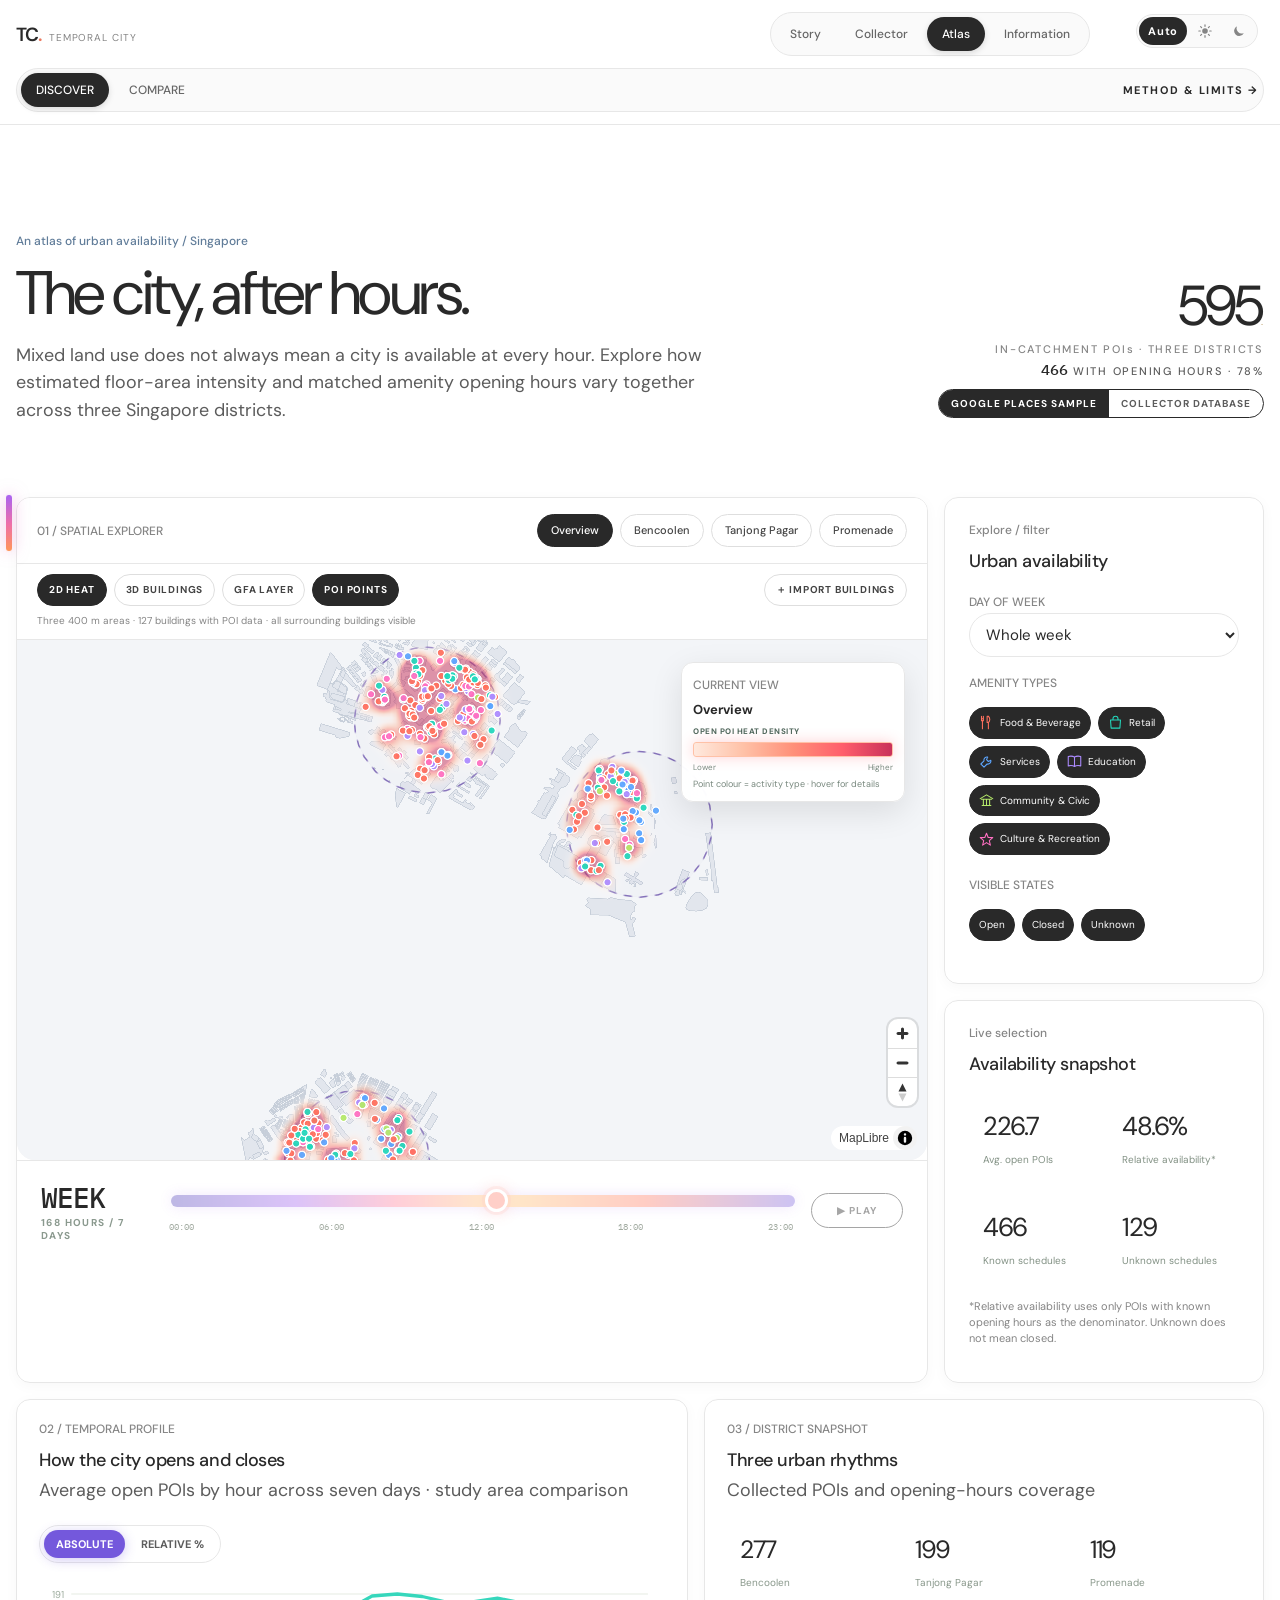
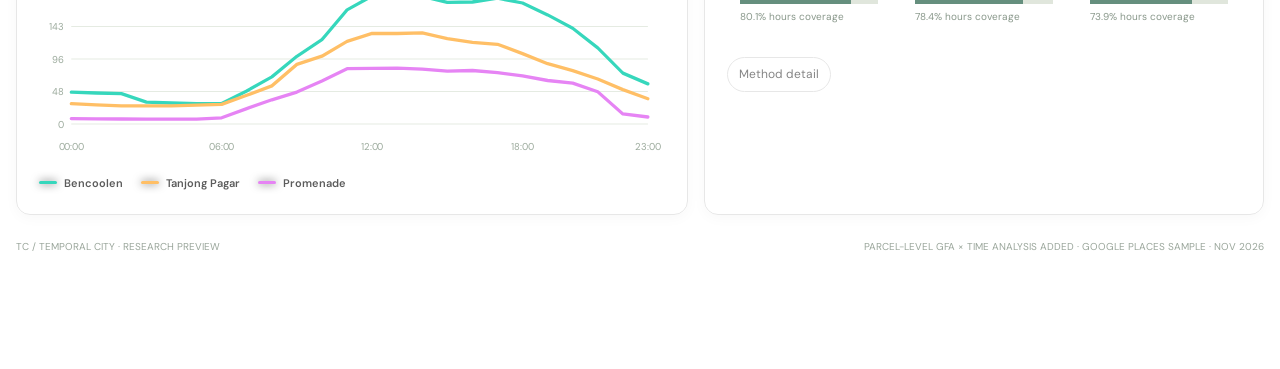
==== docs/atlas.html @ d6d4c0d0 "Temporal City website and Collector (v26)" ====
<!doctype html><html lang="en"><head><meta charset="UTF-8"><meta name="viewport" content="width=device-width, initial-scale=1"><title>Temporal City Atlas</title><link rel="preconnect" href="https://fonts.googleapis.com"><link href="https://fonts.googleapis.com/css2?family=DM+Sans:opsz,wght@9..40,400;9..40,500;9..40,600;9..40,700&family=Instrument+Serif:ital@0;1&family=Manrope:wght@500;600;700;800&family=IBM+Plex+Mono:wght@400;500&display=swap" rel="stylesheet"><style>/* maplibre-gl 5.8.0 */.maplibregl-map{font:12px/20px Helvetica Neue,Arial,Helvetica,sans-serif;overflow:hidden;position:relative;-webkit-tap-highlight-color:rgb(0,0,0,0)}.maplibregl-canvas{left:0;position:absolute;top:0}.maplibregl-map:fullscreen{height:100%;width:100%}.maplibregl-ctrl-group button.maplibregl-ctrl-compass{touch-action:none}.maplibregl-canvas-container.maplibregl-interactive,.maplibregl-ctrl-group button.maplibregl-ctrl-compass{cursor:grab;-webkit-user-select:none;-moz-user-select:none;user-select:none}.maplibregl-canvas-container.maplibregl-interactive.maplibregl-track-pointer{cursor:pointer}.maplibregl-canvas-container.maplibregl-interactive:active,.maplibregl-ctrl-group button.maplibregl-ctrl-compass:active{cursor:grabbing}.maplibregl-canvas-container.maplibregl-touch-zoom-rotate,.maplibregl-canvas-container.maplibregl-touch-zoom-rotate .maplibregl-canvas{touch-action:pan-x pan-y}.maplibregl-canvas-container.maplibregl-touch-drag-pan,.maplibregl-canvas-container.maplibregl-touch-drag-pan .maplibregl-canvas{touch-action:pinch-zoom}.maplibregl-canvas-container.maplibregl-touch-zoom-rotate.maplibregl-touch-drag-pan,.maplibregl-canvas-container.maplibregl-touch-zoom-rotate.maplibregl-touch-drag-pan .maplibregl-canvas{touch-action:none}.maplibregl-canvas-container.maplibregl-touch-drag-pan.maplibregl-cooperative-gestures,.maplibregl-canvas-container.maplibregl-touch-drag-pan.maplibregl-cooperative-gestures .maplibregl-canvas{touch-action:pan-x pan-y}.maplibregl-ctrl-bottom-left,.maplibregl-ctrl-bottom-right,.maplibregl-ctrl-top-left,.maplibregl-ctrl-top-right{pointer-events:none;position:absolute;z-index:2}.maplibregl-ctrl-top-left{left:0;top:0}.maplibregl-ctrl-top-right{right:0;top:0}.maplibregl-ctrl-bottom-left{bottom:0;left:0}.maplibregl-ctrl-bottom-right{bottom:0;right:0}.maplibregl-ctrl{clear:both;pointer-events:auto;transform:translate(0)}.maplibregl-ctrl-top-left .maplibregl-ctrl{float:left;margin:10px 0 0 10px}.maplibregl-ctrl-top-right .maplibregl-ctrl{float:right;margin:10px 10px 0 0}.maplibregl-ctrl-bottom-left .maplibregl-ctrl{float:left;margin:0 0 10px 10px}.maplibregl-ctrl-bottom-right .maplibregl-ctrl{float:right;margin:0 10px 10px 0}.maplibregl-ctrl-group{background:#fff;border-radius:4px}.maplibregl-ctrl-group:not(:empty){box-shadow:0 0 0 2px rgba(0,0,0,.1)}@media (forced-colors:active){.maplibregl-ctrl-group:not(:empty){box-shadow:0 0 0 2px ButtonText}}.maplibregl-ctrl-group button{background-color:transparent;border:0;box-sizing:border-box;cursor:pointer;display:block;height:29px;outline:none;padding:0;width:29px}.maplibregl-ctrl-group button+button{border-top:1px solid #ddd}.maplibregl-ctrl button .maplibregl-ctrl-icon{background-position:50%;background-repeat:no-repeat;display:block;height:100%;width:100%}@media (forced-colors:active){.maplibregl-ctrl-icon{background-color:transparent}.maplibregl-ctrl-group button+button{border-top:1px solid ButtonText}}.maplibregl-ctrl button::-moz-focus-inner{border:0;padding:0}.maplibregl-ctrl-attrib-button:focus,.maplibregl-ctrl-group button:focus{box-shadow:0 0 2px 2px #0096ff}.maplibregl-ctrl button:disabled{cursor:not-allowed}.maplibregl-ctrl button:disabled .maplibregl-ctrl-icon{opacity:.25}@media (hover:hover){.maplibregl-ctrl button:not(:disabled):hover{background-color:rgba(0,0,0,.05)}}.maplibregl-ctrl button:not(:disabled):active{background-color:rgba(0,0,0,.05)}.maplibregl-ctrl-group button:focus:focus-visible{box-shadow:0 0 2px 2px #0096ff}.maplibregl-ctrl-group button:focus:not(:focus-visible){box-shadow:none}.maplibregl-ctrl-group button:focus:first-child{border-radius:4px 4px 0 0}.maplibregl-ctrl-group button:focus:last-child{border-radius:0 0 4px 4px}.maplibregl-ctrl-group button:focus:only-child{border-radius:inherit}.maplibregl-ctrl button.maplibregl-ctrl-zoom-out .maplibregl-ctrl-icon{background-image:url("data:image/svg+xml;charset=utf-8,%3Csvg xmlns='http://www.w3.org/2000/svg' width='29' height='29' fill='%23333' viewBox='0 0 29 29'%3E%3Cpath d='M10 13c-.75 0-1.5.75-1.5 1.5S9.25 16 10 16h9c.75 0 1.5-.75 1.5-1.5S19.75 13 19 13z'/%3E%3C/svg%3E")}.maplibregl-ctrl button.maplibregl-ctrl-zoom-in .maplibregl-ctrl-icon{background-image:url("data:image/svg+xml;charset=utf-8,%3Csvg xmlns='http://www.w3.org/2000/svg' width='29' height='29' fill='%23333' viewBox='0 0 29 29'%3E%3Cpath d='M14.5 8.5c-.75 0-1.5.75-1.5 1.5v3h-3c-.75 0-1.5.75-1.5 1.5S9.25 16 10 16h3v3c0 .75.75 1.5 1.5 1.5S16 19.75 16 19v-3h3c.75 0 1.5-.75 1.5-1.5S19.75 13 19 13h-3v-3c0-.75-.75-1.5-1.5-1.5'/%3E%3C/svg%3E")}@media (forced-colors:active){.maplibregl-ctrl button.maplibregl-ctrl-zoom-out .maplibregl-ctrl-icon{background-image:url("data:image/svg+xml;charset=utf-8,%3Csvg xmlns='http://www.w3.org/2000/svg' width='29' height='29' fill='%23fff' viewBox='0 0 29 29'%3E%3Cpath d='M10 13c-.75 0-1.5.75-1.5 1.5S9.25 16 10 16h9c.75 0 1.5-.75 1.5-1.5S19.75 13 19 13z'/%3E%3C/svg%3E")}.maplibregl-ctrl button.maplibregl-ctrl-zoom-in .maplibregl-ctrl-icon{background-image:url("data:image/svg+xml;charset=utf-8,%3Csvg xmlns='http://www.w3.org/2000/svg' width='29' height='29' fill='%23fff' viewBox='0 0 29 29'%3E%3Cpath d='M14.5 8.5c-.75 0-1.5.75-1.5 1.5v3h-3c-.75 0-1.5.75-1.5 1.5S9.25 16 10 16h3v3c0 .75.75 1.5 1.5 1.5S16 19.75 16 19v-3h3c.75 0 1.5-.75 1.5-1.5S19.75 13 19 13h-3v-3c0-.75-.75-1.5-1.5-1.5'/%3E%3C/svg%3E")}}@media (forced-colors:active) and (prefers-color-scheme:light){.maplibregl-ctrl button.maplibregl-ctrl-zoom-out .maplibregl-ctrl-icon{background-image:url("data:image/svg+xml;charset=utf-8,%3Csvg xmlns='http://www.w3.org/2000/svg' width='29' height='29' viewBox='0 0 29 29'%3E%3Cpath d='M10 13c-.75 0-1.5.75-1.5 1.5S9.25 16 10 16h9c.75 0 1.5-.75 1.5-1.5S19.75 13 19 13z'/%3E%3C/svg%3E")}.maplibregl-ctrl button.maplibregl-ctrl-zoom-in .maplibregl-ctrl-icon{background-image:url("data:image/svg+xml;charset=utf-8,%3Csvg xmlns='http://www.w3.org/2000/svg' width='29' height='29' viewBox='0 0 29 29'%3E%3Cpath d='M14.5 8.5c-.75 0-1.5.75-1.5 1.5v3h-3c-.75 0-1.5.75-1.5 1.5S9.25 16 10 16h3v3c0 .75.75 1.5 1.5 1.5S16 19.75 16 19v-3h3c.75 0 1.5-.75 1.5-1.5S19.75 13 19 13h-3v-3c0-.75-.75-1.5-1.5-1.5'/%3E%3C/svg%3E")}}.maplibregl-ctrl button.maplibregl-ctrl-fullscreen .maplibregl-ctrl-icon{background-image:url("data:image/svg+xml;charset=utf-8,%3Csvg xmlns='http://www.w3.org/2000/svg' width='29' height='29' fill='%23333' viewBox='0 0 29 29'%3E%3Cpath d='M24 16v5.5c0 1.75-.75 2.5-2.5 2.5H16v-1l3-1.5-4-5.5 1-1 5.5 4 1.5-3zM6 16l1.5 3 5.5-4 1 1-4 5.5 3 1.5v1H7.5C5.75 24 5 23.25 5 21.5V16zm7-11v1l-3 1.5 4 5.5-1 1-5.5-4L6 13H5V7.5C5 5.75 5.75 5 7.5 5zm11 2.5c0-1.75-.75-2.5-2.5-2.5H16v1l3 1.5-4 5.5 1 1 5.5-4 1.5 3h1z'/%3E%3C/svg%3E")}.maplibregl-ctrl button.maplibregl-ctrl-shrink .maplibregl-ctrl-icon{background-image:url("data:image/svg+xml;charset=utf-8,%3Csvg xmlns='http://www.w3.org/2000/svg' width='29' height='29' viewBox='0 0 29 29'%3E%3Cpath d='M18.5 16c-1.75 0-2.5.75-2.5 2.5V24h1l1.5-3 5.5 4 1-1-4-5.5 3-1.5v-1zM13 18.5c0-1.75-.75-2.5-2.5-2.5H5v1l3 1.5L4 24l1 1 5.5-4 1.5 3h1zm3-8c0 1.75.75 2.5 2.5 2.5H24v-1l-3-1.5L25 5l-1-1-5.5 4L17 5h-1zM10.5 13c1.75 0 2.5-.75 2.5-2.5V5h-1l-1.5 3L5 4 4 5l4 5.5L5 12v1z'/%3E%3C/svg%3E")}@media (forced-colors:active){.maplibregl-ctrl button.maplibregl-ctrl-fullscreen .maplibregl-ctrl-icon{background-image:url("data:image/svg+xml;charset=utf-8,%3Csvg xmlns='http://www.w3.org/2000/svg' width='29' height='29' fill='%23fff' viewBox='0 0 29 29'%3E%3Cpath d='M24 16v5.5c0 1.75-.75 2.5-2.5 2.5H16v-1l3-1.5-4-5.5 1-1 5.5 4 1.5-3zM6 16l1.5 3 5.5-4 1 1-4 5.5 3 1.5v1H7.5C5.75 24 5 23.25 5 21.5V16zm7-11v1l-3 1.5 4 5.5-1 1-5.5-4L6 13H5V7.5C5 5.75 5.75 5 7.5 5zm11 2.5c0-1.75-.75-2.5-2.5-2.5H16v1l3 1.5-4 5.5 1 1 5.5-4 1.5 3h1z'/%3E%3C/svg%3E")}.maplibregl-ctrl button.maplibregl-ctrl-shrink .maplibregl-ctrl-icon{background-image:url("data:image/svg+xml;charset=utf-8,%3Csvg xmlns='http://www.w3.org/2000/svg' width='29' height='29' fill='%23fff' viewBox='0 0 29 29'%3E%3Cpath d='M18.5 16c-1.75 0-2.5.75-2.5 2.5V24h1l1.5-3 5.5 4 1-1-4-5.5 3-1.5v-1zM13 18.5c0-1.75-.75-2.5-2.5-2.5H5v1l3 1.5L4 24l1 1 5.5-4 1.5 3h1zm3-8c0 1.75.75 2.5 2.5 2.5H24v-1l-3-1.5L25 5l-1-1-5.5 4L17 5h-1zM10.5 13c1.75 0 2.5-.75 2.5-2.5V5h-1l-1.5 3L5 4 4 5l4 5.5L5 12v1z'/%3E%3C/svg%3E")}}@media (forced-colors:active) and (prefers-color-scheme:light){.maplibregl-ctrl button.maplibregl-ctrl-fullscreen .maplibregl-ctrl-icon{background-image:url("data:image/svg+xml;charset=utf-8,%3Csvg xmlns='http://www.w3.org/2000/svg' width='29' height='29' viewBox='0 0 29 29'%3E%3Cpath d='M24 16v5.5c0 1.75-.75 2.5-2.5 2.5H16v-1l3-1.5-4-5.5 1-1 5.5 4 1.5-3zM6 16l1.5 3 5.5-4 1 1-4 5.5 3 1.5v1H7.5C5.75 24 5 23.25 5 21.5V16zm7-11v1l-3 1.5 4 5.5-1 1-5.5-4L6 13H5V7.5C5 5.75 5.75 5 7.5 5zm11 2.5c0-1.75-.75-2.5-2.5-2.5H16v1l3 1.5-4 5.5 1 1 5.5-4 1.5 3h1z'/%3E%3C/svg%3E")}.maplibregl-ctrl button.maplibregl-ctrl-shrink .maplibregl-ctrl-icon{background-image:url("data:image/svg+xml;charset=utf-8,%3Csvg xmlns='http://www.w3.org/2000/svg' width='29' height='29' viewBox='0 0 29 29'%3E%3Cpath d='M18.5 16c-1.75 0-2.5.75-2.5 2.5V24h1l1.5-3 5.5 4 1-1-4-5.5 3-1.5v-1zM13 18.5c0-1.75-.75-2.5-2.5-2.5H5v1l3 1.5L4 24l1 1 5.5-4 1.5 3h1zm3-8c0 1.75.75 2.5 2.5 2.5H24v-1l-3-1.5L25 5l-1-1-5.5 4L17 5h-1zM10.5 13c1.75 0 2.5-.75 2.5-2.5V5h-1l-1.5 3L5 4 4 5l4 5.5L5 12v1z'/%3E%3C/svg%3E")}}.maplibregl-ctrl button.maplibregl-ctrl-compass .maplibregl-ctrl-icon{background-image:url("data:image/svg+xml;charset=utf-8,%3Csvg xmlns='http://www.w3.org/2000/svg' width='29' height='29' fill='%23333' viewBox='0 0 29 29'%3E%3Cpath d='m10.5 14 4-8 4 8z'/%3E%3Cpath fill='%23ccc' d='m10.5 16 4 8 4-8z'/%3E%3C/svg%3E")}@media (forced-colors:active){.maplibregl-ctrl button.maplibregl-ctrl-compass .maplibregl-ctrl-icon{background-image:url("data:image/svg+xml;charset=utf-8,%3Csvg xmlns='http://www.w3.org/2000/svg' width='29' height='29' fill='%23fff' viewBox='0 0 29 29'%3E%3Cpath d='m10.5 14 4-8 4 8z'/%3E%3Cpath fill='%23ccc' d='m10.5 16 4 8 4-8z'/%3E%3C/svg%3E")}}@media (forced-colors:active) and (prefers-color-scheme:light){.maplibregl-ctrl button.maplibregl-ctrl-compass .maplibregl-ctrl-icon{background-image:url("data:image/svg+xml;charset=utf-8,%3Csvg xmlns='http://www.w3.org/2000/svg' width='29' height='29' viewBox='0 0 29 29'%3E%3Cpath d='m10.5 14 4-8 4 8z'/%3E%3Cpath fill='%23ccc' d='m10.5 16 4 8 4-8z'/%3E%3C/svg%3E")}}.maplibregl-ctrl button.maplibregl-ctrl-globe .maplibregl-ctrl-icon{background-image:url("data:image/svg+xml;charset=utf-8,%3Csvg xmlns='http://www.w3.org/2000/svg' width='22' height='22' fill='none' stroke='%23333' viewBox='0 0 22 22'%3E%3Ccircle cx='11' cy='11' r='8.5'/%3E%3Cpath d='M17.5 11c0 4.819-3.02 8.5-6.5 8.5S4.5 15.819 4.5 11 7.52 2.5 11 2.5s6.5 3.681 6.5 8.5Z'/%3E%3Cpath d='M13.5 11c0 2.447-.331 4.64-.853 6.206-.262.785-.562 1.384-.872 1.777-.314.399-.58.517-.775.517s-.461-.118-.775-.517c-.31-.393-.61-.992-.872-1.777C8.831 15.64 8.5 13.446 8.5 11s.331-4.64.853-6.206c.262-.785.562-1.384.872-1.777.314-.399.58-.517.775-.517s.461.118.775.517c.31.393.61.992.872 1.777.522 1.565.853 3.76.853 6.206Z'/%3E%3Cpath d='M11 7.5c-1.909 0-3.622-.166-4.845-.428-.616-.132-1.08-.283-1.379-.434a1.3 1.3 0 0 1-.224-.138q.07-.058.224-.138c.299-.151.763-.302 1.379-.434C7.378 5.666 9.091 5.5 11 5.5s3.622.166 4.845.428c.616.132 1.08.283 1.379.434.105.053.177.1.224.138q-.07.058-.224.138c-.299.151-.763.302-1.379.434-1.223.262-2.936.428-4.845.428ZM4.486 6.436ZM11 16.5c-1.909 0-3.622-.166-4.845-.428-.616-.132-1.08-.283-1.379-.434a1.3 1.3 0 0 1-.224-.138 1.3 1.3 0 0 1 .224-.138c.299-.151.763-.302 1.379-.434C7.378 14.666 9.091 14.5 11 14.5s3.622.166 4.845.428c.616.132 1.08.283 1.379.434.105.053.177.1.224.138a1.3 1.3 0 0 1-.224.138c-.299.151-.763.302-1.379.434-1.223.262-2.936.428-4.845.428Zm-6.514-1.064ZM11 12.5c-2.46 0-4.672-.222-6.255-.574-.796-.177-1.406-.38-1.805-.59a1.5 1.5 0 0 1-.39-.272.3.3 0 0 1-.047-.064.3.3 0 0 1 .048-.064c.066-.073.189-.167.389-.272.399-.21 1.009-.413 1.805-.59C6.328 9.722 8.54 9.5 11 9.5s4.672.222 6.256.574c.795.177 1.405.38 1.804.59.2.105.323.2.39.272a.3.3 0 0 1 .047.064.3.3 0 0 1-.048.064 1.4 1.4 0 0 1-.389.272c-.399.21-1.009.413-1.804.59-1.584.352-3.796.574-6.256.574Zm-8.501-1.51v.002zm0 .018v.002zm17.002.002v-.002zm0-.018v-.002z'/%3E%3C/svg%3E")}.maplibregl-ctrl button.maplibregl-ctrl-globe-enabled .maplibregl-ctrl-icon{background-image:url("data:image/svg+xml;charset=utf-8,%3Csvg xmlns='http://www.w3.org/2000/svg' width='22' height='22' fill='none' stroke='%2333b5e5' viewBox='0 0 22 22'%3E%3Ccircle cx='11' cy='11' r='8.5'/%3E%3Cpath d='M17.5 11c0 4.819-3.02 8.5-6.5 8.5S4.5 15.819 4.5 11 7.52 2.5 11 2.5s6.5 3.681 6.5 8.5Z'/%3E%3Cpath d='M13.5 11c0 2.447-.331 4.64-.853 6.206-.262.785-.562 1.384-.872 1.777-.314.399-.58.517-.775.517s-.461-.118-.775-.517c-.31-.393-.61-.992-.872-1.777C8.831 15.64 8.5 13.446 8.5 11s.331-4.64.853-6.206c.262-.785.562-1.384.872-1.777.314-.399.58-.517.775-.517s.461.118.775.517c.31.393.61.992.872 1.777.522 1.565.853 3.76.853 6.206Z'/%3E%3Cpath d='M11 7.5c-1.909 0-3.622-.166-4.845-.428-.616-.132-1.08-.283-1.379-.434a1.3 1.3 0 0 1-.224-.138q.07-.058.224-.138c.299-.151.763-.302 1.379-.434C7.378 5.666 9.091 5.5 11 5.5s3.622.166 4.845.428c.616.132 1.08.283 1.379.434.105.053.177.1.224.138q-.07.058-.224.138c-.299.151-.763.302-1.379.434-1.223.262-2.936.428-4.845.428ZM4.486 6.436ZM11 16.5c-1.909 0-3.622-.166-4.845-.428-.616-.132-1.08-.283-1.379-.434a1.3 1.3 0 0 1-.224-.138 1.3 1.3 0 0 1 .224-.138c.299-.151.763-.302 1.379-.434C7.378 14.666 9.091 14.5 11 14.5s3.622.166 4.845.428c.616.132 1.08.283 1.379.434.105.053.177.1.224.138a1.3 1.3 0 0 1-.224.138c-.299.151-.763.302-1.379.434-1.223.262-2.936.428-4.845.428Zm-6.514-1.064ZM11 12.5c-2.46 0-4.672-.222-6.255-.574-.796-.177-1.406-.38-1.805-.59a1.5 1.5 0 0 1-.39-.272.3.3 0 0 1-.047-.064.3.3 0 0 1 .048-.064c.066-.073.189-.167.389-.272.399-.21 1.009-.413 1.805-.59C6.328 9.722 8.54 9.5 11 9.5s4.672.222 6.256.574c.795.177 1.405.38 1.804.59.2.105.323.2.39.272a.3.3 0 0 1 .047.064.3.3 0 0 1-.048.064 1.4 1.4 0 0 1-.389.272c-.399.21-1.009.413-1.804.59-1.584.352-3.796.574-6.256.574Zm-8.501-1.51v.002zm0 .018v.002zm17.002.002v-.002zm0-.018v-.002z'/%3E%3C/svg%3E")}.maplibregl-ctrl button.maplibregl-ctrl-terrain .maplibregl-ctrl-icon{background-image:url("data:image/svg+xml;charset=utf-8,%3Csvg xmlns='http://www.w3.org/2000/svg' width='22' height='22' fill='%23333' viewBox='0 0 22 22'%3E%3Cpath d='m1.754 13.406 4.453-4.851 3.09 3.09 3.281 3.277.969-.969-3.309-3.312 3.844-4.121 6.148 6.886h1.082v-.855l-7.207-8.07-4.84 5.187L6.169 6.57l-5.48 5.965v.871ZM.688 16.844h20.625v1.375H.688Zm0 0'/%3E%3C/svg%3E")}.maplibregl-ctrl button.maplibregl-ctrl-terrain-enabled .maplibregl-ctrl-icon{background-image:url("data:image/svg+xml;charset=utf-8,%3Csvg xmlns='http://www.w3.org/2000/svg' width='22' height='22' fill='%2333b5e5' viewBox='0 0 22 22'%3E%3Cpath d='m1.754 13.406 4.453-4.851 3.09 3.09 3.281 3.277.969-.969-3.309-3.312 3.844-4.121 6.148 6.886h1.082v-.855l-7.207-8.07-4.84 5.187L6.169 6.57l-5.48 5.965v.871ZM.688 16.844h20.625v1.375H.688Zm0 0'/%3E%3C/svg%3E")}.maplibregl-ctrl button.maplibregl-ctrl-geolocate .maplibregl-ctrl-icon{background-image:url("data:image/svg+xml;charset=utf-8,%3Csvg xmlns='http://www.w3.org/2000/svg' width='29' height='29' fill='%23333' viewBox='0 0 20 20'%3E%3Cpath d='M10 4C9 4 9 5 9 5v.1A5 5 0 0 0 5.1 9H5s-1 0-1 1 1 1 1 1h.1A5 5 0 0 0 9 14.9v.1s0 1 1 1 1-1 1-1v-.1a5 5 0 0 0 3.9-3.9h.1s1 0 1-1-1-1-1-1h-.1A5 5 0 0 0 11 5.1V5s0-1-1-1m0 2.5a3.5 3.5 0 1 1 0 7 3.5 3.5 0 1 1 0-7'/%3E%3Ccircle cx='10' cy='10' r='2'/%3E%3C/svg%3E")}.maplibregl-ctrl button.maplibregl-ctrl-geolocate:disabled .maplibregl-ctrl-icon{background-image:url("data:image/svg+xml;charset=utf-8,%3Csvg xmlns='http://www.w3.org/2000/svg' width='29' height='29' fill='%23aaa' viewBox='0 0 20 20'%3E%3Cpath d='M10 4C9 4 9 5 9 5v.1A5 5 0 0 0 5.1 9H5s-1 0-1 1 1 1 1 1h.1A5 5 0 0 0 9 14.9v.1s0 1 1 1 1-1 1-1v-.1a5 5 0 0 0 3.9-3.9h.1s1 0 1-1-1-1-1-1h-.1A5 5 0 0 0 11 5.1V5s0-1-1-1m0 2.5a3.5 3.5 0 1 1 0 7 3.5 3.5 0 1 1 0-7'/%3E%3Ccircle cx='10' cy='10' r='2'/%3E%3Cpath fill='red' d='m14 5 1 1-9 9-1-1z'/%3E%3C/svg%3E")}.maplibregl-ctrl button.maplibregl-ctrl-geolocate.maplibregl-ctrl-geolocate-active .maplibregl-ctrl-icon{background-image:url("data:image/svg+xml;charset=utf-8,%3Csvg xmlns='http://www.w3.org/2000/svg' width='29' height='29' fill='%2333b5e5' viewBox='0 0 20 20'%3E%3Cpath d='M10 4C9 4 9 5 9 5v.1A5 5 0 0 0 5.1 9H5s-1 0-1 1 1 1 1 1h.1A5 5 0 0 0 9 14.9v.1s0 1 1 1 1-1 1-1v-.1a5 5 0 0 0 3.9-3.9h.1s1 0 1-1-1-1-1-1h-.1A5 5 0 0 0 11 5.1V5s0-1-1-1m0 2.5a3.5 3.5 0 1 1 0 7 3.5 3.5 0 1 1 0-7'/%3E%3Ccircle cx='10' cy='10' r='2'/%3E%3C/svg%3E")}.maplibregl-ctrl button.maplibregl-ctrl-geolocate.maplibregl-ctrl-geolocate-active-error .maplibregl-ctrl-icon{background-image:url("data:image/svg+xml;charset=utf-8,%3Csvg xmlns='http://www.w3.org/2000/svg' width='29' height='29' fill='%23e58978' viewBox='0 0 20 20'%3E%3Cpath d='M10 4C9 4 9 5 9 5v.1A5 5 0 0 0 5.1 9H5s-1 0-1 1 1 1 1 1h.1A5 5 0 0 0 9 14.9v.1s0 1 1 1 1-1 1-1v-.1a5 5 0 0 0 3.9-3.9h.1s1 0 1-1-1-1-1-1h-.1A5 5 0 0 0 11 5.1V5s0-1-1-1m0 2.5a3.5 3.5 0 1 1 0 7 3.5 3.5 0 1 1 0-7'/%3E%3Ccircle cx='10' cy='10' r='2'/%3E%3C/svg%3E")}.maplibregl-ctrl button.maplibregl-ctrl-geolocate.maplibregl-ctrl-geolocate-background .maplibregl-ctrl-icon{background-image:url("data:image/svg+xml;charset=utf-8,%3Csvg xmlns='http://www.w3.org/2000/svg' width='29' height='29' fill='%2333b5e5' viewBox='0 0 20 20'%3E%3Cpath d='M10 4C9 4 9 5 9 5v.1A5 5 0 0 0 5.1 9H5s-1 0-1 1 1 1 1 1h.1A5 5 0 0 0 9 14.9v.1s0 1 1 1 1-1 1-1v-.1a5 5 0 0 0 3.9-3.9h.1s1 0 1-1-1-1-1-1h-.1A5 5 0 0 0 11 5.1V5s0-1-1-1m0 2.5a3.5 3.5 0 1 1 0 7 3.5 3.5 0 1 1 0-7'/%3E%3C/svg%3E")}.maplibregl-ctrl button.maplibregl-ctrl-geolocate.maplibregl-ctrl-geolocate-background-error .maplibregl-ctrl-icon{background-image:url("data:image/svg+xml;charset=utf-8,%3Csvg xmlns='http://www.w3.org/2000/svg' width='29' height='29' fill='%23e54e33' viewBox='0 0 20 20'%3E%3Cpath d='M10 4C9 4 9 5 9 5v.1A5 5 0 0 0 5.1 9H5s-1 0-1 1 1 1 1 1h.1A5 5 0 0 0 9 14.9v.1s0 1 1 1 1-1 1-1v-.1a5 5 0 0 0 3.9-3.9h.1s1 0 1-1-1-1-1-1h-.1A5 5 0 0 0 11 5.1V5s0-1-1-1m0 2.5a3.5 3.5 0 1 1 0 7 3.5 3.5 0 1 1 0-7'/%3E%3C/svg%3E")}.maplibregl-ctrl button.maplibregl-ctrl-geolocate.maplibregl-ctrl-geolocate-waiting .maplibregl-ctrl-icon{animation:maplibregl-spin 2s linear infinite}@media (forced-colors:active){.maplibregl-ctrl button.maplibregl-ctrl-geolocate .maplibregl-ctrl-icon{background-image:url("data:image/svg+xml;charset=utf-8,%3Csvg xmlns='http://www.w3.org/2000/svg' width='29' height='29' fill='%23fff' viewBox='0 0 20 20'%3E%3Cpath d='M10 4C9 4 9 5 9 5v.1A5 5 0 0 0 5.1 9H5s-1 0-1 1 1 1 1 1h.1A5 5 0 0 0 9 14.9v.1s0 1 1 1 1-1 1-1v-.1a5 5 0 0 0 3.9-3.9h.1s1 0 1-1-1-1-1-1h-.1A5 5 0 0 0 11 5.1V5s0-1-1-1m0 2.5a3.5 3.5 0 1 1 0 7 3.5 3.5 0 1 1 0-7'/%3E%3Ccircle cx='10' cy='10' r='2'/%3E%3C/svg%3E")}.maplibregl-ctrl button.maplibregl-ctrl-geolocate:disabled .maplibregl-ctrl-icon{background-image:url("data:image/svg+xml;charset=utf-8,%3Csvg xmlns='http://www.w3.org/2000/svg' width='29' height='29' fill='%23999' viewBox='0 0 20 20'%3E%3Cpath d='M10 4C9 4 9 5 9 5v.1A5 5 0 0 0 5.1 9H5s-1 0-1 1 1 1 1 1h.1A5 5 0 0 0 9 14.9v.1s0 1 1 1 1-1 1-1v-.1a5 5 0 0 0 3.9-3.9h.1s1 0 1-1-1-1-1-1h-.1A5 5 0 0 0 11 5.1V5s0-1-1-1m0 2.5a3.5 3.5 0 1 1 0 7 3.5 3.5 0 1 1 0-7'/%3E%3Ccircle cx='10' cy='10' r='2'/%3E%3Cpath fill='red' d='m14 5 1 1-9 9-1-1z'/%3E%3C/svg%3E")}.maplibregl-ctrl button.maplibregl-ctrl-geolocate.maplibregl-ctrl-geolocate-active .maplibregl-ctrl-icon{background-image:url("data:image/svg+xml;charset=utf-8,%3Csvg xmlns='http://www.w3.org/2000/svg' width='29' height='29' fill='%2333b5e5' viewBox='0 0 20 20'%3E%3Cpath d='M10 4C9 4 9 5 9 5v.1A5 5 0 0 0 5.1 9H5s-1 0-1 1 1 1 1 1h.1A5 5 0 0 0 9 14.9v.1s0 1 1 1 1-1 1-1v-.1a5 5 0 0 0 3.9-3.9h.1s1 0 1-1-1-1-1-1h-.1A5 5 0 0 0 11 5.1V5s0-1-1-1m0 2.5a3.5 3.5 0 1 1 0 7 3.5 3.5 0 1 1 0-7'/%3E%3Ccircle cx='10' cy='10' r='2'/%3E%3C/svg%3E")}.maplibregl-ctrl button.maplibregl-ctrl-geolocate.maplibregl-ctrl-geolocate-active-error .maplibregl-ctrl-icon{background-image:url("data:image/svg+xml;charset=utf-8,%3Csvg xmlns='http://www.w3.org/2000/svg' width='29' height='29' fill='%23e58978' viewBox='0 0 20 20'%3E%3Cpath d='M10 4C9 4 9 5 9 5v.1A5 5 0 0 0 5.1 9H5s-1 0-1 1 1 1 1 1h.1A5 5 0 0 0 9 14.9v.1s0 1 1 1 1-1 1-1v-.1a5 5 0 0 0 3.9-3.9h.1s1 0 1-1-1-1-1-1h-.1A5 5 0 0 0 11 5.1V5s0-1-1-1m0 2.5a3.5 3.5 0 1 1 0 7 3.5 3.5 0 1 1 0-7'/%3E%3Ccircle cx='10' cy='10' r='2'/%3E%3C/svg%3E")}.maplibregl-ctrl button.maplibregl-ctrl-geolocate.maplibregl-ctrl-geolocate-background .maplibregl-ctrl-icon{background-image:url("data:image/svg+xml;charset=utf-8,%3Csvg xmlns='http://www.w3.org/2000/svg' width='29' height='29' fill='%2333b5e5' viewBox='0 0 20 20'%3E%3Cpath d='M10 4C9 4 9 5 9 5v.1A5 5 0 0 0 5.1 9H5s-1 0-1 1 1 1 1 1h.1A5 5 0 0 0 9 14.9v.1s0 1 1 1 1-1 1-1v-.1a5 5 0 0 0 3.9-3.9h.1s1 0 1-1-1-1-1-1h-.1A5 5 0 0 0 11 5.1V5s0-1-1-1m0 2.5a3.5 3.5 0 1 1 0 7 3.5 3.5 0 1 1 0-7'/%3E%3C/svg%3E")}.maplibregl-ctrl button.maplibregl-ctrl-geolocate.maplibregl-ctrl-geolocate-background-error .maplibregl-ctrl-icon{background-image:url("data:image/svg+xml;charset=utf-8,%3Csvg xmlns='http://www.w3.org/2000/svg' width='29' height='29' fill='%23e54e33' viewBox='0 0 20 20'%3E%3Cpath d='M10 4C9 4 9 5 9 5v.1A5 5 0 0 0 5.1 9H5s-1 0-1 1 1 1 1 1h.1A5 5 0 0 0 9 14.9v.1s0 1 1 1 1-1 1-1v-.1a5 5 0 0 0 3.9-3.9h.1s1 0 1-1-1-1-1-1h-.1A5 5 0 0 0 11 5.1V5s0-1-1-1m0 2.5a3.5 3.5 0 1 1 0 7 3.5 3.5 0 1 1 0-7'/%3E%3C/svg%3E")}}@media (forced-colors:active) and (prefers-color-scheme:light){.maplibregl-ctrl button.maplibregl-ctrl-geolocate .maplibregl-ctrl-icon{background-image:url("data:image/svg+xml;charset=utf-8,%3Csvg xmlns='http://www.w3.org/2000/svg' width='29' height='29' viewBox='0 0 20 20'%3E%3Cpath d='M10 4C9 4 9 5 9 5v.1A5 5 0 0 0 5.1 9H5s-1 0-1 1 1 1 1 1h.1A5 5 0 0 0 9 14.9v.1s0 1 1 1 1-1 1-1v-.1a5 5 0 0 0 3.9-3.9h.1s1 0 1-1-1-1-1-1h-.1A5 5 0 0 0 11 5.1V5s0-1-1-1m0 2.5a3.5 3.5 0 1 1 0 7 3.5 3.5 0 1 1 0-7'/%3E%3Ccircle cx='10' cy='10' r='2'/%3E%3C/svg%3E")}.maplibregl-ctrl button.maplibregl-ctrl-geolocate:disabled .maplibregl-ctrl-icon{background-image:url("data:image/svg+xml;charset=utf-8,%3Csvg xmlns='http://www.w3.org/2000/svg' width='29' height='29' fill='%23666' viewBox='0 0 20 20'%3E%3Cpath d='M10 4C9 4 9 5 9 5v.1A5 5 0 0 0 5.1 9H5s-1 0-1 1 1 1 1 1h.1A5 5 0 0 0 9 14.9v.1s0 1 1 1 1-1 1-1v-.1a5 5 0 0 0 3.9-3.9h.1s1 0 1-1-1-1-1-1h-.1A5 5 0 0 0 11 5.1V5s0-1-1-1m0 2.5a3.5 3.5 0 1 1 0 7 3.5 3.5 0 1 1 0-7'/%3E%3Ccircle cx='10' cy='10' r='2'/%3E%3Cpath fill='red' d='m14 5 1 1-9 9-1-1z'/%3E%3C/svg%3E")}}@keyframes maplibregl-spin{0%{transform:rotate(0deg)}to{transform:rotate(1turn)}}a.maplibregl-ctrl-logo{background-image:url("data:image/svg+xml;charset=utf-8,%3Csvg xmlns='http://www.w3.org/2000/svg' width='88' height='23' fill='none'%3E%3Cpath fill='%23000' fill-opacity='.4' fill-rule='evenodd' d='M17.408 16.796h-1.827l2.501-12.095h.198l3.324 6.533.988 2.19.988-2.19 3.258-6.533h.181l2.6 12.095h-1.81l-1.218-5.644-.362-1.71-.658 1.71-2.929 5.644h-.098l-2.914-5.644-.757-1.71-.345 1.71zm1.958-3.42-.726 3.663a1.255 1.255 0 0 1-1.232 1.011h-1.827a1.255 1.255 0 0 1-1.229-1.509l2.501-12.095a1.255 1.255 0 0 1 1.23-1.001h.197a1.25 1.25 0 0 1 1.12.685l3.19 6.273 3.125-6.263a1.25 1.25 0 0 1 1.123-.695h.181a1.255 1.255 0 0 1 1.227.991l1.443 6.71a5 5 0 0 1 .314-.787l.009-.016a4.6 4.6 0 0 1 1.777-1.887c.782-.46 1.668-.667 2.611-.667a4.6 4.6 0 0 1 1.7.32l.306.134c.21-.16.474-.256.759-.256h1.694a1.255 1.255 0 0 1 1.212.925 1.255 1.255 0 0 1 1.212-.925h1.711c.284 0 .545.094.755.252.613-.3 1.312-.45 2.075-.45 1.356 0 2.557.445 3.482 1.4q.47.48.763 1.064V4.701a1.255 1.255 0 0 1 1.255-1.255h1.86A1.255 1.255 0 0 1 54.44 4.7v9.194h2.217c.19 0 .37.043.532.118v-4.77c0-.356.147-.678.385-.906a2.42 2.42 0 0 1-.682-1.71c0-.665.267-1.253.735-1.7a2.45 2.45 0 0 1 1.722-.674 2.43 2.43 0 0 1 1.705.675q.318.302.504.683V4.7a1.255 1.255 0 0 1 1.255-1.255h1.744A1.255 1.255 0 0 1 65.812 4.7v3.335a4.8 4.8 0 0 1 1.526-.246c.938 0 1.817.214 2.59.69a4.47 4.47 0 0 1 1.67 1.743v-.98a1.255 1.255 0 0 1 1.256-1.256h1.777c.233 0 .451.064.639.174a3.4 3.4 0 0 1 1.567-.372c.346 0 .861.02 1.285.232a1.25 1.25 0 0 1 .689 1.004 4.7 4.7 0 0 1 .853-.588c.795-.44 1.675-.647 2.61-.647 1.385 0 2.65.39 3.525 1.396.836.938 1.168 2.173 1.168 3.528q-.001.515-.056 1.051a1.255 1.255 0 0 1-.947 1.09l.408.952a1.255 1.255 0 0 1-.477 1.552c-.418.268-.92.463-1.458.612-.613.171-1.304.244-2.049.244-1.06 0-2.043-.207-2.886-.698l-.015-.008c-.798-.48-1.419-1.135-1.818-1.963l-.004-.008a5.8 5.8 0 0 1-.548-2.512q0-.429.053-.843a1.3 1.3 0 0 1-.333-.086l-.166-.004c-.223 0-.426.062-.643.228-.03.024-.142.139-.142.59v3.883a1.255 1.255 0 0 1-1.256 1.256h-1.777a1.255 1.255 0 0 1-1.256-1.256V15.69l-.032.057a4.8 4.8 0 0 1-1.86 1.833 5.04 5.04 0 0 1-2.484.634 4.5 4.5 0 0 1-1.935-.424 1.25 1.25 0 0 1-.764.258h-1.71a1.255 1.255 0 0 1-1.256-1.255V7.687a2.4 2.4 0 0 1-.428.625c.253.23.412.561.412.93v7.553a1.255 1.255 0 0 1-1.256 1.255h-1.843a1.25 1.25 0 0 1-.894-.373c-.228.23-.544.373-.894.373H51.32a1.255 1.255 0 0 1-1.256-1.255v-1.251l-.061.117a4.7 4.7 0 0 1-1.782 1.884 4.77 4.77 0 0 1-2.485.67 5.6 5.6 0 0 1-1.485-.188l.009 2.764a1.255 1.255 0 0 1-1.255 1.259h-1.729a1.255 1.255 0 0 1-1.255-1.255v-3.537a1.255 1.255 0 0 1-1.167.793h-1.679a1.25 1.25 0 0 1-.77-.263 4.5 4.5 0 0 1-1.945.429c-.885 0-1.724-.21-2.495-.632l-.017-.01a5 5 0 0 1-1.081-.836 1.255 1.255 0 0 1-1.254 1.312h-1.81a1.255 1.255 0 0 1-1.228-.99l-.782-3.625-2.044 3.939a1.25 1.25 0 0 1-1.115.676h-.098a1.25 1.25 0 0 1-1.116-.68l-2.061-3.994zM35.92 16.63l.207-.114.223-.15q.493-.356.735-.785l.061-.118.033 1.332h1.678V9.242h-1.694l-.033 1.267q-.133-.329-.526-.658l-.032-.028a3.2 3.2 0 0 0-.668-.428l-.27-.12a3.3 3.3 0 0 0-1.235-.23q-1.136-.001-1.974.493a3.36 3.36 0 0 0-1.3 1.382q-.445.89-.444 2.074 0 1.2.51 2.107a3.8 3.8 0 0 0 1.382 1.381 3.9 3.9 0 0 0 1.893.477q.795 0 1.455-.33zm-2.789-5.38q-.576.675-.575 1.762 0 1.102.559 1.794.576.675 1.645.675a2.25 2.25 0 0 0 .934-.19 2.2 2.2 0 0 0 .468-.29l.178-.161a2.2 2.2 0 0 0 .397-.561q.244-.5.244-1.15v-.115q0-.708-.296-1.267l-.043-.077a2.2 2.2 0 0 0-.633-.709l-.13-.086-.047-.028a2.1 2.1 0 0 0-1.073-.285q-1.052 0-1.629.692zm2.316 2.706c.163-.17.28-.407.28-.83v-.114c0-.292-.06-.508-.15-.68a.96.96 0 0 0-.353-.389.85.85 0 0 0-.464-.127c-.4 0-.56.114-.664.239l-.01.012c-.148.174-.275.45-.275.945 0 .506.122.801.27.99.097.11.266.224.68.224.303 0 .504-.09.687-.269zm7.545 1.705a2.6 2.6 0 0 0 .331.423q.319.33.755.548l.173.074q.65.255 1.49.255 1.02 0 1.844-.493a3.45 3.45 0 0 0 1.316-1.4q.493-.904.493-2.089 0-1.909-.988-2.913-.988-1.02-2.584-1.02-.898 0-1.575.347a3 3 0 0 0-.415.262l-.199.166a3.4 3.4 0 0 0-.64.82V9.242h-1.712v11.553h1.729l-.017-5.134zm.53-1.138q.206.29.48.5l.155.11.053.034q.51.296 1.119.297 1.07 0 1.645-.675.577-.69.576-1.762 0-1.119-.576-1.777-.558-.675-1.645-.675-.435 0-.835.16a2 2 0 0 0-.284.136 2 2 0 0 0-.363.254 2.2 2.2 0 0 0-.46.569l-.082.162a2.6 2.6 0 0 0-.213 1.072v.115q0 .707.296 1.267l.135.211zm.964-.818a1.1 1.1 0 0 0 .367.385.94.94 0 0 0 .476.118c.423 0 .59-.117.687-.23.159-.194.28-.478.28-.95 0-.53-.133-.8-.266-.952l-.021-.025c-.078-.094-.231-.221-.68-.221a1 1 0 0 0-.503.135l-.012.007a.86.86 0 0 0-.335.343c-.073.133-.132.324-.132.614v.115a1.4 1.4 0 0 0 .14.66zm15.7-6.222q.347-.346.346-.856a1.05 1.05 0 0 0-.345-.79 1.18 1.18 0 0 0-.84-.329q-.51 0-.855.33a1.05 1.05 0 0 0-.346.79q0 .51.346.855.345.346.856.346.51 0 .839-.346zm4.337 9.314.033-1.332q.191.403.59.747l.098.081a4 4 0 0 0 .316.224l.223.122a3.2 3.2 0 0 0 1.44.322 3.8 3.8 0 0 0 1.875-.477 3.5 3.5 0 0 0 1.382-1.366q.527-.89.526-2.09 0-1.184-.444-2.073a3.24 3.24 0 0 0-1.283-1.399q-.823-.51-1.942-.51a3.5 3.5 0 0 0-1.527.344l-.086.043-.165.09a3 3 0 0 0-.33.214q-.432.315-.656.707a2 2 0 0 0-.099.198l.082-1.283V4.701h-1.744v12.095zm.473-2.509a2.5 2.5 0 0 0 .566.7q.117.098.245.18l.144.08a2.1 2.1 0 0 0 .975.232q1.07 0 1.645-.675.576-.69.576-1.778 0-1.102-.576-1.777-.56-.691-1.645-.692a2.2 2.2 0 0 0-1.015.235q-.22.113-.415.282l-.15.142a2.1 2.1 0 0 0-.42.594q-.223.479-.223 1.1v.115q0 .705.293 1.26zm2.616-.293c.157-.191.28-.479.28-.967 0-.51-.13-.79-.276-.961l-.021-.026c-.082-.1-.232-.225-.67-.225a.87.87 0 0 0-.681.279l-.012.011c-.154.155-.274.38-.274.807v.115c0 .285.057.499.144.669a1.1 1.1 0 0 0 .367.405c.137.082.28.123.455.123.423 0 .59-.118.686-.23zm8.266-3.013q.345-.13.724-.14l.069-.002q.493 0 .642.099l.247-1.794q-.196-.099-.717-.099a2.3 2.3 0 0 0-.545.063 2 2 0 0 0-.411.148 2.2 2.2 0 0 0-.4.249 2.5 2.5 0 0 0-.485.499 2.7 2.7 0 0 0-.32.581l-.05.137v-1.48h-1.778v7.553h1.777v-3.884q0-.546.159-.943a1.5 1.5 0 0 1 .466-.636 2.5 2.5 0 0 1 .399-.253 2 2 0 0 1 .224-.099zm9.784 2.656.05-.922q0-1.743-.856-2.698-.838-.97-2.584-.97-1.119-.001-2.007.493a3.46 3.46 0 0 0-1.4 1.382q-.493.906-.493 2.106 0 1.07.428 1.975.428.89 1.332 1.432.906.526 2.255.526.973 0 1.668-.185l.044-.012.135-.04q.613-.184.984-.421l-.542-1.267q-.3.162-.642.274l-.297.087q-.51.131-1.3.131-.954 0-1.497-.444a1.6 1.6 0 0 1-.192-.193q-.366-.44-.512-1.234l-.004-.021zm-5.427-1.256-.003.022h3.752v-.138q-.011-.727-.288-1.118a1 1 0 0 0-.156-.176q-.46-.428-1.316-.428-.986 0-1.494.604-.379.45-.494 1.234zm-27.053 2.77V4.7h-1.86v12.095h5.333V15.15zm7.103-5.908v7.553h-1.843V9.242h1.843z'/%3E%3Cpath fill='%23fff' d='m19.63 11.151-.757-1.71-.345 1.71-1.12 5.644h-1.827L18.083 4.7h.197l3.325 6.533.988 2.19.988-2.19L26.839 4.7h.181l2.6 12.095h-1.81l-1.218-5.644-.362-1.71-.658 1.71-2.93 5.644h-.098l-2.913-5.644zm14.836 5.81q-1.02 0-1.893-.478a3.8 3.8 0 0 1-1.381-1.382q-.51-.906-.51-2.106 0-1.185.444-2.074a3.36 3.36 0 0 1 1.3-1.382q.839-.494 1.974-.494a3.3 3.3 0 0 1 1.234.231 3.3 3.3 0 0 1 .97.575q.396.33.527.659l.033-1.267h1.694v7.553H37.18l-.033-1.332q-.279.593-1.02 1.053a3.17 3.17 0 0 1-1.662.444zm.296-1.482q.938 0 1.58-.642.642-.66.642-1.711v-.115q0-.708-.296-1.267a2.2 2.2 0 0 0-.807-.872 2.1 2.1 0 0 0-1.119-.313q-1.053 0-1.629.692-.575.675-.575 1.76 0 1.103.559 1.795.577.675 1.645.675zm6.521-6.237h1.711v1.4q.906-1.597 2.83-1.597 1.596 0 2.584 1.02.988 1.005.988 2.914 0 1.185-.493 2.09a3.46 3.46 0 0 1-1.316 1.399 3.5 3.5 0 0 1-1.844.493q-.954 0-1.662-.329a2.67 2.67 0 0 1-1.086-.97l.017 5.134h-1.728zm4.048 6.22q1.07 0 1.645-.674.577-.69.576-1.762 0-1.119-.576-1.777-.558-.675-1.645-.675-.592 0-1.12.296-.51.28-.822.823-.296.527-.296 1.234v.115q0 .708.296 1.267.313.543.823.855.51.296 1.119.297z'/%3E%3Cpath fill='%23e1e3e9' d='M51.325 4.7h1.86v10.45h3.473v1.646h-5.333zm7.12 4.542h1.843v7.553h-1.843zm.905-1.415a1.16 1.16 0 0 1-.856-.346 1.17 1.17 0 0 1-.346-.856 1.05 1.05 0 0 1 .346-.79q.346-.329.856-.329.494 0 .839.33a1.05 1.05 0 0 1 .345.79 1.16 1.16 0 0 1-.345.855q-.33.346-.84.346zm7.875 9.133a3.17 3.17 0 0 1-1.662-.444q-.723-.46-1.004-1.053l-.033 1.332h-1.71V4.701h1.743v4.657l-.082 1.283q.279-.658 1.086-1.119a3.5 3.5 0 0 1 1.778-.477q1.119 0 1.942.51a3.24 3.24 0 0 1 1.283 1.4q.445.888.444 2.072 0 1.201-.526 2.09a3.5 3.5 0 0 1-1.382 1.366 3.8 3.8 0 0 1-1.876.477zm-.296-1.481q1.069 0 1.645-.675.577-.69.577-1.778 0-1.102-.577-1.776-.56-.691-1.645-.692a2.12 2.12 0 0 0-1.58.659q-.642.641-.642 1.694v.115q0 .71.296 1.267a2.4 2.4 0 0 0 .807.872 2.1 2.1 0 0 0 1.119.313zm5.927-6.237h1.777v1.481q.263-.757.856-1.217a2.14 2.14 0 0 1 1.349-.46q.527 0 .724.098l-.247 1.794q-.149-.099-.642-.099-.774 0-1.416.494-.626.493-.626 1.58v3.883h-1.777V9.242zm9.534 7.718q-1.35 0-2.255-.526-.904-.543-1.332-1.432a4.6 4.6 0 0 1-.428-1.975q0-1.2.493-2.106a3.46 3.46 0 0 1 1.4-1.382q.889-.495 2.007-.494 1.744 0 2.584.97.855.956.856 2.7 0 .444-.05.92h-5.43q.18 1.005.708 1.45.542.443 1.497.443.79 0 1.3-.131a4 4 0 0 0 .938-.362l.542 1.267q-.411.263-1.119.46-.708.198-1.711.197zm1.596-4.558q.016-1.02-.444-1.432-.46-.428-1.316-.428-1.728 0-1.991 1.86z'/%3E%3Cpath d='M5.074 15.948a.484.657 0 0 0-.486.659v1.84a.484.657 0 0 0 .486.659h4.101a.484.657 0 0 0 .486-.659v-1.84a.484.657 0 0 0-.486-.659zm3.56 1.16H5.617v.838h3.017z' style='fill:%23fff;fill-rule:evenodd;stroke-width:1.03600001'/%3E%3Cg style='stroke-width:1.12603545'%3E%3Cpath d='M-9.408-1.416c-3.833-.025-7.056 2.912-7.08 6.615-.02 3.08 1.653 4.832 3.107 6.268.903.892 1.721 1.74 2.32 2.902l-.525-.004c-.543-.003-.992.304-1.24.639a1.87 1.87 0 0 0-.362 1.121l-.011 1.877c-.003.402.104.787.347 1.125.244.338.688.653 1.23.656l4.142.028c.542.003.99-.306 1.238-.641a1.87 1.87 0 0 0 .363-1.121l.012-1.875a1.87 1.87 0 0 0-.348-1.127c-.243-.338-.688-.653-1.23-.656l-.518-.004c.597-1.145 1.425-1.983 2.348-2.87 1.473-1.414 3.18-3.149 3.2-6.226-.016-3.59-2.923-6.684-6.993-6.707m-.006 1.1v.002c3.274.02 5.92 2.532 5.9 5.6-.017 2.706-1.39 4.026-2.863 5.44-1.034.994-2.118 2.033-2.814 3.633-.018.041-.052.055-.075.065q-.013.004-.02.01a.34.34 0 0 1-.226.084.34.34 0 0 1-.224-.086l-.092-.077c-.699-1.615-1.768-2.669-2.781-3.67-1.454-1.435-2.797-2.762-2.78-5.478.02-3.067 2.7-5.545 5.975-5.523m-.02 2.826c-1.62-.01-2.944 1.315-2.955 2.96-.01 1.646 1.295 2.988 2.916 2.999h.002c1.621.01 2.943-1.316 2.953-2.961.011-1.646-1.294-2.988-2.916-2.998m-.005 1.1c1.017.006 1.829.83 1.822 1.89s-.83 1.874-1.848 1.867c-1.018-.006-1.829-.83-1.822-1.89s.83-1.874 1.848-1.868m-2.155 11.857 4.14.025c.271.002.49.305.487.676l-.013 1.875c-.003.37-.224.67-.495.668l-4.14-.025c-.27-.002-.487-.306-.485-.676l.012-1.875c.003-.37.224-.67.494-.668' style='color:%23000;font-style:normal;font-variant:normal;font-weight:400;font-stretch:normal;font-size:medium;line-height:normal;font-family:sans-serif;font-variant-ligatures:normal;font-variant-position:normal;font-variant-caps:normal;font-variant-numeric:normal;font-variant-alternates:normal;font-feature-settings:normal;text-indent:0;text-align:start;text-decoration:none;text-decoration-line:none;text-decoration-style:solid;text-decoration-color:%23000;letter-spacing:normal;word-spacing:normal;text-transform:none;writing-mode:lr-tb;direction:ltr;text-orientation:mixed;dominant-baseline:auto;baseline-shift:baseline;text-anchor:start;white-space:normal;shape-padding:0;clip-rule:evenodd;display:inline;overflow:visible;visibility:visible;opacity:1;isolation:auto;mix-blend-mode:normal;color-interpolation:sRGB;color-interpolation-filters:linearRGB;solid-color:%23000;solid-opacity:1;vector-effect:none;fill:%23000;fill-opacity:.4;fill-rule:evenodd;stroke:none;stroke-width:2.47727823;stroke-linecap:butt;stroke-linejoin:miter;stroke-miterlimit:4;stroke-dasharray:none;stroke-dashoffset:0;stroke-opacity:1;color-rendering:auto;image-rendering:auto;shape-rendering:auto;text-rendering:auto' transform='translate(15.553 2.85)scale(.88807)'/%3E%3Cpath d='M-9.415-.316C-12.69-.338-15.37 2.14-15.39 5.207c-.017 2.716 1.326 4.041 2.78 5.477 1.013 1 2.081 2.055 2.78 3.67l.092.076a.34.34 0 0 0 .225.086.34.34 0 0 0 .227-.083l.019-.01c.022-.009.057-.024.074-.064.697-1.6 1.78-2.64 2.814-3.634 1.473-1.414 2.847-2.733 2.864-5.44.02-3.067-2.627-5.58-5.901-5.601m-.057 8.784c1.621.011 2.944-1.315 2.955-2.96.01-1.646-1.295-2.988-2.916-2.999-1.622-.01-2.945 1.315-2.955 2.96s1.295 2.989 2.916 3' style='clip-rule:evenodd;fill:%23e1e3e9;fill-opacity:1;fill-rule:evenodd;stroke:none;stroke-width:2.47727823;stroke-miterlimit:4;stroke-dasharray:none;stroke-opacity:.4' transform='translate(15.553 2.85)scale(.88807)'/%3E%3Cpath d='M-11.594 15.465c-.27-.002-.492.297-.494.668l-.012 1.876c-.003.371.214.673.485.675l4.14.027c.271.002.492-.298.495-.668l.012-1.877c.003-.37-.215-.672-.485-.674z' style='clip-rule:evenodd;fill:%23fff;fill-opacity:1;fill-rule:evenodd;stroke:none;stroke-width:2.47727823;stroke-miterlimit:4;stroke-dasharray:none;stroke-opacity:.4' transform='translate(15.553 2.85)scale(.88807)'/%3E%3C/g%3E%3C/svg%3E");background-repeat:no-repeat;cursor:pointer;display:block;height:23px;margin:0 0 -4px -4px;overflow:hidden;width:88px}a.maplibregl-ctrl-logo.maplibregl-compact{width:14px}@media (forced-colors:active){a.maplibregl-ctrl-logo{background-color:transparent;background-image:url("data:image/svg+xml;charset=utf-8,%3Csvg xmlns='http://www.w3.org/2000/svg' width='88' height='23' fill='none'%3E%3Cpath fill='%23000' fill-opacity='.4' fill-rule='evenodd' d='M17.408 16.796h-1.827l2.501-12.095h.198l3.324 6.533.988 2.19.988-2.19 3.258-6.533h.181l2.6 12.095h-1.81l-1.218-5.644-.362-1.71-.658 1.71-2.929 5.644h-.098l-2.914-5.644-.757-1.71-.345 1.71zm1.958-3.42-.726 3.663a1.255 1.255 0 0 1-1.232 1.011h-1.827a1.255 1.255 0 0 1-1.229-1.509l2.501-12.095a1.255 1.255 0 0 1 1.23-1.001h.197a1.25 1.25 0 0 1 1.12.685l3.19 6.273 3.125-6.263a1.25 1.25 0 0 1 1.123-.695h.181a1.255 1.255 0 0 1 1.227.991l1.443 6.71a5 5 0 0 1 .314-.787l.009-.016a4.6 4.6 0 0 1 1.777-1.887c.782-.46 1.668-.667 2.611-.667a4.6 4.6 0 0 1 1.7.32l.306.134c.21-.16.474-.256.759-.256h1.694a1.255 1.255 0 0 1 1.212.925 1.255 1.255 0 0 1 1.212-.925h1.711c.284 0 .545.094.755.252.613-.3 1.312-.45 2.075-.45 1.356 0 2.557.445 3.482 1.4q.47.48.763 1.064V4.701a1.255 1.255 0 0 1 1.255-1.255h1.86A1.255 1.255 0 0 1 54.44 4.7v9.194h2.217c.19 0 .37.043.532.118v-4.77c0-.356.147-.678.385-.906a2.42 2.42 0 0 1-.682-1.71c0-.665.267-1.253.735-1.7a2.45 2.45 0 0 1 1.722-.674 2.43 2.43 0 0 1 1.705.675q.318.302.504.683V4.7a1.255 1.255 0 0 1 1.255-1.255h1.744A1.255 1.255 0 0 1 65.812 4.7v3.335a4.8 4.8 0 0 1 1.526-.246c.938 0 1.817.214 2.59.69a4.47 4.47 0 0 1 1.67 1.743v-.98a1.255 1.255 0 0 1 1.256-1.256h1.777c.233 0 .451.064.639.174a3.4 3.4 0 0 1 1.567-.372c.346 0 .861.02 1.285.232a1.25 1.25 0 0 1 .689 1.004 4.7 4.7 0 0 1 .853-.588c.795-.44 1.675-.647 2.61-.647 1.385 0 2.65.39 3.525 1.396.836.938 1.168 2.173 1.168 3.528q-.001.515-.056 1.051a1.255 1.255 0 0 1-.947 1.09l.408.952a1.255 1.255 0 0 1-.477 1.552c-.418.268-.92.463-1.458.612-.613.171-1.304.244-2.049.244-1.06 0-2.043-.207-2.886-.698l-.015-.008c-.798-.48-1.419-1.135-1.818-1.963l-.004-.008a5.8 5.8 0 0 1-.548-2.512q0-.429.053-.843a1.3 1.3 0 0 1-.333-.086l-.166-.004c-.223 0-.426.062-.643.228-.03.024-.142.139-.142.59v3.883a1.255 1.255 0 0 1-1.256 1.256h-1.777a1.255 1.255 0 0 1-1.256-1.256V15.69l-.032.057a4.8 4.8 0 0 1-1.86 1.833 5.04 5.04 0 0 1-2.484.634 4.5 4.5 0 0 1-1.935-.424 1.25 1.25 0 0 1-.764.258h-1.71a1.255 1.255 0 0 1-1.256-1.255V7.687a2.4 2.4 0 0 1-.428.625c.253.23.412.561.412.93v7.553a1.255 1.255 0 0 1-1.256 1.255h-1.843a1.25 1.25 0 0 1-.894-.373c-.228.23-.544.373-.894.373H51.32a1.255 1.255 0 0 1-1.256-1.255v-1.251l-.061.117a4.7 4.7 0 0 1-1.782 1.884 4.77 4.77 0 0 1-2.485.67 5.6 5.6 0 0 1-1.485-.188l.009 2.764a1.255 1.255 0 0 1-1.255 1.259h-1.729a1.255 1.255 0 0 1-1.255-1.255v-3.537a1.255 1.255 0 0 1-1.167.793h-1.679a1.25 1.25 0 0 1-.77-.263 4.5 4.5 0 0 1-1.945.429c-.885 0-1.724-.21-2.495-.632l-.017-.01a5 5 0 0 1-1.081-.836 1.255 1.255 0 0 1-1.254 1.312h-1.81a1.255 1.255 0 0 1-1.228-.99l-.782-3.625-2.044 3.939a1.25 1.25 0 0 1-1.115.676h-.098a1.25 1.25 0 0 1-1.116-.68l-2.061-3.994zM35.92 16.63l.207-.114.223-.15q.493-.356.735-.785l.061-.118.033 1.332h1.678V9.242h-1.694l-.033 1.267q-.133-.329-.526-.658l-.032-.028a3.2 3.2 0 0 0-.668-.428l-.27-.12a3.3 3.3 0 0 0-1.235-.23q-1.136-.001-1.974.493a3.36 3.36 0 0 0-1.3 1.382q-.445.89-.444 2.074 0 1.2.51 2.107a3.8 3.8 0 0 0 1.382 1.381 3.9 3.9 0 0 0 1.893.477q.795 0 1.455-.33zm-2.789-5.38q-.576.675-.575 1.762 0 1.102.559 1.794.576.675 1.645.675a2.25 2.25 0 0 0 .934-.19 2.2 2.2 0 0 0 .468-.29l.178-.161a2.2 2.2 0 0 0 .397-.561q.244-.5.244-1.15v-.115q0-.708-.296-1.267l-.043-.077a2.2 2.2 0 0 0-.633-.709l-.13-.086-.047-.028a2.1 2.1 0 0 0-1.073-.285q-1.052 0-1.629.692zm2.316 2.706c.163-.17.28-.407.28-.83v-.114c0-.292-.06-.508-.15-.68a.96.96 0 0 0-.353-.389.85.85 0 0 0-.464-.127c-.4 0-.56.114-.664.239l-.01.012c-.148.174-.275.45-.275.945 0 .506.122.801.27.99.097.11.266.224.68.224.303 0 .504-.09.687-.269zm7.545 1.705a2.6 2.6 0 0 0 .331.423q.319.33.755.548l.173.074q.65.255 1.49.255 1.02 0 1.844-.493a3.45 3.45 0 0 0 1.316-1.4q.493-.904.493-2.089 0-1.909-.988-2.913-.988-1.02-2.584-1.02-.898 0-1.575.347a3 3 0 0 0-.415.262l-.199.166a3.4 3.4 0 0 0-.64.82V9.242h-1.712v11.553h1.729l-.017-5.134zm.53-1.138q.206.29.48.5l.155.11.053.034q.51.296 1.119.297 1.07 0 1.645-.675.577-.69.576-1.762 0-1.119-.576-1.777-.558-.675-1.645-.675-.435 0-.835.16a2 2 0 0 0-.284.136 2 2 0 0 0-.363.254 2.2 2.2 0 0 0-.46.569l-.082.162a2.6 2.6 0 0 0-.213 1.072v.115q0 .707.296 1.267l.135.211zm.964-.818a1.1 1.1 0 0 0 .367.385.94.94 0 0 0 .476.118c.423 0 .59-.117.687-.23.159-.194.28-.478.28-.95 0-.53-.133-.8-.266-.952l-.021-.025c-.078-.094-.231-.221-.68-.221a1 1 0 0 0-.503.135l-.012.007a.86.86 0 0 0-.335.343c-.073.133-.132.324-.132.614v.115a1.4 1.4 0 0 0 .14.66zm15.7-6.222q.347-.346.346-.856a1.05 1.05 0 0 0-.345-.79 1.18 1.18 0 0 0-.84-.329q-.51 0-.855.33a1.05 1.05 0 0 0-.346.79q0 .51.346.855.345.346.856.346.51 0 .839-.346zm4.337 9.314.033-1.332q.191.403.59.747l.098.081a4 4 0 0 0 .316.224l.223.122a3.2 3.2 0 0 0 1.44.322 3.8 3.8 0 0 0 1.875-.477 3.5 3.5 0 0 0 1.382-1.366q.527-.89.526-2.09 0-1.184-.444-2.073a3.24 3.24 0 0 0-1.283-1.399q-.823-.51-1.942-.51a3.5 3.5 0 0 0-1.527.344l-.086.043-.165.09a3 3 0 0 0-.33.214q-.432.315-.656.707a2 2 0 0 0-.099.198l.082-1.283V4.701h-1.744v12.095zm.473-2.509a2.5 2.5 0 0 0 .566.7q.117.098.245.18l.144.08a2.1 2.1 0 0 0 .975.232q1.07 0 1.645-.675.576-.69.576-1.778 0-1.102-.576-1.777-.56-.691-1.645-.692a2.2 2.2 0 0 0-1.015.235q-.22.113-.415.282l-.15.142a2.1 2.1 0 0 0-.42.594q-.223.479-.223 1.1v.115q0 .705.293 1.26zm2.616-.293c.157-.191.28-.479.28-.967 0-.51-.13-.79-.276-.961l-.021-.026c-.082-.1-.232-.225-.67-.225a.87.87 0 0 0-.681.279l-.012.011c-.154.155-.274.38-.274.807v.115c0 .285.057.499.144.669a1.1 1.1 0 0 0 .367.405c.137.082.28.123.455.123.423 0 .59-.118.686-.23zm8.266-3.013q.345-.13.724-.14l.069-.002q.493 0 .642.099l.247-1.794q-.196-.099-.717-.099a2.3 2.3 0 0 0-.545.063 2 2 0 0 0-.411.148 2.2 2.2 0 0 0-.4.249 2.5 2.5 0 0 0-.485.499 2.7 2.7 0 0 0-.32.581l-.05.137v-1.48h-1.778v7.553h1.777v-3.884q0-.546.159-.943a1.5 1.5 0 0 1 .466-.636 2.5 2.5 0 0 1 .399-.253 2 2 0 0 1 .224-.099zm9.784 2.656.05-.922q0-1.743-.856-2.698-.838-.97-2.584-.97-1.119-.001-2.007.493a3.46 3.46 0 0 0-1.4 1.382q-.493.906-.493 2.106 0 1.07.428 1.975.428.89 1.332 1.432.906.526 2.255.526.973 0 1.668-.185l.044-.012.135-.04q.613-.184.984-.421l-.542-1.267q-.3.162-.642.274l-.297.087q-.51.131-1.3.131-.954 0-1.497-.444a1.6 1.6 0 0 1-.192-.193q-.366-.44-.512-1.234l-.004-.021zm-5.427-1.256-.003.022h3.752v-.138q-.011-.727-.288-1.118a1 1 0 0 0-.156-.176q-.46-.428-1.316-.428-.986 0-1.494.604-.379.45-.494 1.234zm-27.053 2.77V4.7h-1.86v12.095h5.333V15.15zm7.103-5.908v7.553h-1.843V9.242h1.843z'/%3E%3Cpath fill='%23fff' d='m19.63 11.151-.757-1.71-.345 1.71-1.12 5.644h-1.827L18.083 4.7h.197l3.325 6.533.988 2.19.988-2.19L26.839 4.7h.181l2.6 12.095h-1.81l-1.218-5.644-.362-1.71-.658 1.71-2.93 5.644h-.098l-2.913-5.644zm14.836 5.81q-1.02 0-1.893-.478a3.8 3.8 0 0 1-1.381-1.382q-.51-.906-.51-2.106 0-1.185.444-2.074a3.36 3.36 0 0 1 1.3-1.382q.839-.494 1.974-.494a3.3 3.3 0 0 1 1.234.231 3.3 3.3 0 0 1 .97.575q.396.33.527.659l.033-1.267h1.694v7.553H37.18l-.033-1.332q-.279.593-1.02 1.053a3.17 3.17 0 0 1-1.662.444zm.296-1.482q.938 0 1.58-.642.642-.66.642-1.711v-.115q0-.708-.296-1.267a2.2 2.2 0 0 0-.807-.872 2.1 2.1 0 0 0-1.119-.313q-1.053 0-1.629.692-.575.675-.575 1.76 0 1.103.559 1.795.577.675 1.645.675zm6.521-6.237h1.711v1.4q.906-1.597 2.83-1.597 1.596 0 2.584 1.02.988 1.005.988 2.914 0 1.185-.493 2.09a3.46 3.46 0 0 1-1.316 1.399 3.5 3.5 0 0 1-1.844.493q-.954 0-1.662-.329a2.67 2.67 0 0 1-1.086-.97l.017 5.134h-1.728zm4.048 6.22q1.07 0 1.645-.674.577-.69.576-1.762 0-1.119-.576-1.777-.558-.675-1.645-.675-.592 0-1.12.296-.51.28-.822.823-.296.527-.296 1.234v.115q0 .708.296 1.267.313.543.823.855.51.296 1.119.297z'/%3E%3Cpath fill='%23e1e3e9' d='M51.325 4.7h1.86v10.45h3.473v1.646h-5.333zm7.12 4.542h1.843v7.553h-1.843zm.905-1.415a1.16 1.16 0 0 1-.856-.346 1.17 1.17 0 0 1-.346-.856 1.05 1.05 0 0 1 .346-.79q.346-.329.856-.329.494 0 .839.33a1.05 1.05 0 0 1 .345.79 1.16 1.16 0 0 1-.345.855q-.33.346-.84.346zm7.875 9.133a3.17 3.17 0 0 1-1.662-.444q-.723-.46-1.004-1.053l-.033 1.332h-1.71V4.701h1.743v4.657l-.082 1.283q.279-.658 1.086-1.119a3.5 3.5 0 0 1 1.778-.477q1.119 0 1.942.51a3.24 3.24 0 0 1 1.283 1.4q.445.888.444 2.072 0 1.201-.526 2.09a3.5 3.5 0 0 1-1.382 1.366 3.8 3.8 0 0 1-1.876.477zm-.296-1.481q1.069 0 1.645-.675.577-.69.577-1.778 0-1.102-.577-1.776-.56-.691-1.645-.692a2.12 2.12 0 0 0-1.58.659q-.642.641-.642 1.694v.115q0 .71.296 1.267a2.4 2.4 0 0 0 .807.872 2.1 2.1 0 0 0 1.119.313zm5.927-6.237h1.777v1.481q.263-.757.856-1.217a2.14 2.14 0 0 1 1.349-.46q.527 0 .724.098l-.247 1.794q-.149-.099-.642-.099-.774 0-1.416.494-.626.493-.626 1.58v3.883h-1.777V9.242zm9.534 7.718q-1.35 0-2.255-.526-.904-.543-1.332-1.432a4.6 4.6 0 0 1-.428-1.975q0-1.2.493-2.106a3.46 3.46 0 0 1 1.4-1.382q.889-.495 2.007-.494 1.744 0 2.584.97.855.956.856 2.7 0 .444-.05.92h-5.43q.18 1.005.708 1.45.542.443 1.497.443.79 0 1.3-.131a4 4 0 0 0 .938-.362l.542 1.267q-.411.263-1.119.46-.708.198-1.711.197zm1.596-4.558q.016-1.02-.444-1.432-.46-.428-1.316-.428-1.728 0-1.991 1.86z'/%3E%3Cpath d='M5.074 15.948a.484.657 0 0 0-.486.659v1.84a.484.657 0 0 0 .486.659h4.101a.484.657 0 0 0 .486-.659v-1.84a.484.657 0 0 0-.486-.659zm3.56 1.16H5.617v.838h3.017z' style='fill:%23fff;fill-rule:evenodd;stroke-width:1.03600001'/%3E%3Cg style='stroke-width:1.12603545'%3E%3Cpath d='M-9.408-1.416c-3.833-.025-7.056 2.912-7.08 6.615-.02 3.08 1.653 4.832 3.107 6.268.903.892 1.721 1.74 2.32 2.902l-.525-.004c-.543-.003-.992.304-1.24.639a1.87 1.87 0 0 0-.362 1.121l-.011 1.877c-.003.402.104.787.347 1.125.244.338.688.653 1.23.656l4.142.028c.542.003.99-.306 1.238-.641a1.87 1.87 0 0 0 .363-1.121l.012-1.875a1.87 1.87 0 0 0-.348-1.127c-.243-.338-.688-.653-1.23-.656l-.518-.004c.597-1.145 1.425-1.983 2.348-2.87 1.473-1.414 3.18-3.149 3.2-6.226-.016-3.59-2.923-6.684-6.993-6.707m-.006 1.1v.002c3.274.02 5.92 2.532 5.9 5.6-.017 2.706-1.39 4.026-2.863 5.44-1.034.994-2.118 2.033-2.814 3.633-.018.041-.052.055-.075.065q-.013.004-.02.01a.34.34 0 0 1-.226.084.34.34 0 0 1-.224-.086l-.092-.077c-.699-1.615-1.768-2.669-2.781-3.67-1.454-1.435-2.797-2.762-2.78-5.478.02-3.067 2.7-5.545 5.975-5.523m-.02 2.826c-1.62-.01-2.944 1.315-2.955 2.96-.01 1.646 1.295 2.988 2.916 2.999h.002c1.621.01 2.943-1.316 2.953-2.961.011-1.646-1.294-2.988-2.916-2.998m-.005 1.1c1.017.006 1.829.83 1.822 1.89s-.83 1.874-1.848 1.867c-1.018-.006-1.829-.83-1.822-1.89s.83-1.874 1.848-1.868m-2.155 11.857 4.14.025c.271.002.49.305.487.676l-.013 1.875c-.003.37-.224.67-.495.668l-4.14-.025c-.27-.002-.487-.306-.485-.676l.012-1.875c.003-.37.224-.67.494-.668' style='color:%23000;font-style:normal;font-variant:normal;font-weight:400;font-stretch:normal;font-size:medium;line-height:normal;font-family:sans-serif;font-variant-ligatures:normal;font-variant-position:normal;font-variant-caps:normal;font-variant-numeric:normal;font-variant-alternates:normal;font-feature-settings:normal;text-indent:0;text-align:start;text-decoration:none;text-decoration-line:none;text-decoration-style:solid;text-decoration-color:%23000;letter-spacing:normal;word-spacing:normal;text-transform:none;writing-mode:lr-tb;direction:ltr;text-orientation:mixed;dominant-baseline:auto;baseline-shift:baseline;text-anchor:start;white-space:normal;shape-padding:0;clip-rule:evenodd;display:inline;overflow:visible;visibility:visible;opacity:1;isolation:auto;mix-blend-mode:normal;color-interpolation:sRGB;color-interpolation-filters:linearRGB;solid-color:%23000;solid-opacity:1;vector-effect:none;fill:%23000;fill-opacity:.4;fill-rule:evenodd;stroke:none;stroke-width:2.47727823;stroke-linecap:butt;stroke-linejoin:miter;stroke-miterlimit:4;stroke-dasharray:none;stroke-dashoffset:0;stroke-opacity:1;color-rendering:auto;image-rendering:auto;shape-rendering:auto;text-rendering:auto' transform='translate(15.553 2.85)scale(.88807)'/%3E%3Cpath d='M-9.415-.316C-12.69-.338-15.37 2.14-15.39 5.207c-.017 2.716 1.326 4.041 2.78 5.477 1.013 1 2.081 2.055 2.78 3.67l.092.076a.34.34 0 0 0 .225.086.34.34 0 0 0 .227-.083l.019-.01c.022-.009.057-.024.074-.064.697-1.6 1.78-2.64 2.814-3.634 1.473-1.414 2.847-2.733 2.864-5.44.02-3.067-2.627-5.58-5.901-5.601m-.057 8.784c1.621.011 2.944-1.315 2.955-2.96.01-1.646-1.295-2.988-2.916-2.999-1.622-.01-2.945 1.315-2.955 2.96s1.295 2.989 2.916 3' style='clip-rule:evenodd;fill:%23e1e3e9;fill-opacity:1;fill-rule:evenodd;stroke:none;stroke-width:2.47727823;stroke-miterlimit:4;stroke-dasharray:none;stroke-opacity:.4' transform='translate(15.553 2.85)scale(.88807)'/%3E%3Cpath d='M-11.594 15.465c-.27-.002-.492.297-.494.668l-.012 1.876c-.003.371.214.673.485.675l4.14.027c.271.002.492-.298.495-.668l.012-1.877c.003-.37-.215-.672-.485-.674z' style='clip-rule:evenodd;fill:%23fff;fill-opacity:1;fill-rule:evenodd;stroke:none;stroke-width:2.47727823;stroke-miterlimit:4;stroke-dasharray:none;stroke-opacity:.4' transform='translate(15.553 2.85)scale(.88807)'/%3E%3C/g%3E%3C/svg%3E")}}@media (forced-colors:active) and (prefers-color-scheme:light){a.maplibregl-ctrl-logo{background-image:url("data:image/svg+xml;charset=utf-8,%3Csvg xmlns='http://www.w3.org/2000/svg' width='88' height='23' fill='none'%3E%3Cpath fill='%23000' fill-opacity='.4' fill-rule='evenodd' d='M17.408 16.796h-1.827l2.501-12.095h.198l3.324 6.533.988 2.19.988-2.19 3.258-6.533h.181l2.6 12.095h-1.81l-1.218-5.644-.362-1.71-.658 1.71-2.929 5.644h-.098l-2.914-5.644-.757-1.71-.345 1.71zm1.958-3.42-.726 3.663a1.255 1.255 0 0 1-1.232 1.011h-1.827a1.255 1.255 0 0 1-1.229-1.509l2.501-12.095a1.255 1.255 0 0 1 1.23-1.001h.197a1.25 1.25 0 0 1 1.12.685l3.19 6.273 3.125-6.263a1.25 1.25 0 0 1 1.123-.695h.181a1.255 1.255 0 0 1 1.227.991l1.443 6.71a5 5 0 0 1 .314-.787l.009-.016a4.6 4.6 0 0 1 1.777-1.887c.782-.46 1.668-.667 2.611-.667a4.6 4.6 0 0 1 1.7.32l.306.134c.21-.16.474-.256.759-.256h1.694a1.255 1.255 0 0 1 1.212.925 1.255 1.255 0 0 1 1.212-.925h1.711c.284 0 .545.094.755.252.613-.3 1.312-.45 2.075-.45 1.356 0 2.557.445 3.482 1.4q.47.48.763 1.064V4.701a1.255 1.255 0 0 1 1.255-1.255h1.86A1.255 1.255 0 0 1 54.44 4.7v9.194h2.217c.19 0 .37.043.532.118v-4.77c0-.356.147-.678.385-.906a2.42 2.42 0 0 1-.682-1.71c0-.665.267-1.253.735-1.7a2.45 2.45 0 0 1 1.722-.674 2.43 2.43 0 0 1 1.705.675q.318.302.504.683V4.7a1.255 1.255 0 0 1 1.255-1.255h1.744A1.255 1.255 0 0 1 65.812 4.7v3.335a4.8 4.8 0 0 1 1.526-.246c.938 0 1.817.214 2.59.69a4.47 4.47 0 0 1 1.67 1.743v-.98a1.255 1.255 0 0 1 1.256-1.256h1.777c.233 0 .451.064.639.174a3.4 3.4 0 0 1 1.567-.372c.346 0 .861.02 1.285.232a1.25 1.25 0 0 1 .689 1.004 4.7 4.7 0 0 1 .853-.588c.795-.44 1.675-.647 2.61-.647 1.385 0 2.65.39 3.525 1.396.836.938 1.168 2.173 1.168 3.528q-.001.515-.056 1.051a1.255 1.255 0 0 1-.947 1.09l.408.952a1.255 1.255 0 0 1-.477 1.552c-.418.268-.92.463-1.458.612-.613.171-1.304.244-2.049.244-1.06 0-2.043-.207-2.886-.698l-.015-.008c-.798-.48-1.419-1.135-1.818-1.963l-.004-.008a5.8 5.8 0 0 1-.548-2.512q0-.429.053-.843a1.3 1.3 0 0 1-.333-.086l-.166-.004c-.223 0-.426.062-.643.228-.03.024-.142.139-.142.59v3.883a1.255 1.255 0 0 1-1.256 1.256h-1.777a1.255 1.255 0 0 1-1.256-1.256V15.69l-.032.057a4.8 4.8 0 0 1-1.86 1.833 5.04 5.04 0 0 1-2.484.634 4.5 4.5 0 0 1-1.935-.424 1.25 1.25 0 0 1-.764.258h-1.71a1.255 1.255 0 0 1-1.256-1.255V7.687a2.4 2.4 0 0 1-.428.625c.253.23.412.561.412.93v7.553a1.255 1.255 0 0 1-1.256 1.255h-1.843a1.25 1.25 0 0 1-.894-.373c-.228.23-.544.373-.894.373H51.32a1.255 1.255 0 0 1-1.256-1.255v-1.251l-.061.117a4.7 4.7 0 0 1-1.782 1.884 4.77 4.77 0 0 1-2.485.67 5.6 5.6 0 0 1-1.485-.188l.009 2.764a1.255 1.255 0 0 1-1.255 1.259h-1.729a1.255 1.255 0 0 1-1.255-1.255v-3.537a1.255 1.255 0 0 1-1.167.793h-1.679a1.25 1.25 0 0 1-.77-.263 4.5 4.5 0 0 1-1.945.429c-.885 0-1.724-.21-2.495-.632l-.017-.01a5 5 0 0 1-1.081-.836 1.255 1.255 0 0 1-1.254 1.312h-1.81a1.255 1.255 0 0 1-1.228-.99l-.782-3.625-2.044 3.939a1.25 1.25 0 0 1-1.115.676h-.098a1.25 1.25 0 0 1-1.116-.68l-2.061-3.994zM35.92 16.63l.207-.114.223-.15q.493-.356.735-.785l.061-.118.033 1.332h1.678V9.242h-1.694l-.033 1.267q-.133-.329-.526-.658l-.032-.028a3.2 3.2 0 0 0-.668-.428l-.27-.12a3.3 3.3 0 0 0-1.235-.23q-1.136-.001-1.974.493a3.36 3.36 0 0 0-1.3 1.382q-.445.89-.444 2.074 0 1.2.51 2.107a3.8 3.8 0 0 0 1.382 1.381 3.9 3.9 0 0 0 1.893.477q.795 0 1.455-.33zm-2.789-5.38q-.576.675-.575 1.762 0 1.102.559 1.794.576.675 1.645.675a2.25 2.25 0 0 0 .934-.19 2.2 2.2 0 0 0 .468-.29l.178-.161a2.2 2.2 0 0 0 .397-.561q.244-.5.244-1.15v-.115q0-.708-.296-1.267l-.043-.077a2.2 2.2 0 0 0-.633-.709l-.13-.086-.047-.028a2.1 2.1 0 0 0-1.073-.285q-1.052 0-1.629.692zm2.316 2.706c.163-.17.28-.407.28-.83v-.114c0-.292-.06-.508-.15-.68a.96.96 0 0 0-.353-.389.85.85 0 0 0-.464-.127c-.4 0-.56.114-.664.239l-.01.012c-.148.174-.275.45-.275.945 0 .506.122.801.27.99.097.11.266.224.68.224.303 0 .504-.09.687-.269zm7.545 1.705a2.6 2.6 0 0 0 .331.423q.319.33.755.548l.173.074q.65.255 1.49.255 1.02 0 1.844-.493a3.45 3.45 0 0 0 1.316-1.4q.493-.904.493-2.089 0-1.909-.988-2.913-.988-1.02-2.584-1.02-.898 0-1.575.347a3 3 0 0 0-.415.262l-.199.166a3.4 3.4 0 0 0-.64.82V9.242h-1.712v11.553h1.729l-.017-5.134zm.53-1.138q.206.29.48.5l.155.11.053.034q.51.296 1.119.297 1.07 0 1.645-.675.577-.69.576-1.762 0-1.119-.576-1.777-.558-.675-1.645-.675-.435 0-.835.16a2 2 0 0 0-.284.136 2 2 0 0 0-.363.254 2.2 2.2 0 0 0-.46.569l-.082.162a2.6 2.6 0 0 0-.213 1.072v.115q0 .707.296 1.267l.135.211zm.964-.818a1.1 1.1 0 0 0 .367.385.94.94 0 0 0 .476.118c.423 0 .59-.117.687-.23.159-.194.28-.478.28-.95 0-.53-.133-.8-.266-.952l-.021-.025c-.078-.094-.231-.221-.68-.221a1 1 0 0 0-.503.135l-.012.007a.86.86 0 0 0-.335.343c-.073.133-.132.324-.132.614v.115a1.4 1.4 0 0 0 .14.66zm15.7-6.222q.347-.346.346-.856a1.05 1.05 0 0 0-.345-.79 1.18 1.18 0 0 0-.84-.329q-.51 0-.855.33a1.05 1.05 0 0 0-.346.79q0 .51.346.855.345.346.856.346.51 0 .839-.346zm4.337 9.314.033-1.332q.191.403.59.747l.098.081a4 4 0 0 0 .316.224l.223.122a3.2 3.2 0 0 0 1.44.322 3.8 3.8 0 0 0 1.875-.477 3.5 3.5 0 0 0 1.382-1.366q.527-.89.526-2.09 0-1.184-.444-2.073a3.24 3.24 0 0 0-1.283-1.399q-.823-.51-1.942-.51a3.5 3.5 0 0 0-1.527.344l-.086.043-.165.09a3 3 0 0 0-.33.214q-.432.315-.656.707a2 2 0 0 0-.099.198l.082-1.283V4.701h-1.744v12.095zm.473-2.509a2.5 2.5 0 0 0 .566.7q.117.098.245.18l.144.08a2.1 2.1 0 0 0 .975.232q1.07 0 1.645-.675.576-.69.576-1.778 0-1.102-.576-1.777-.56-.691-1.645-.692a2.2 2.2 0 0 0-1.015.235q-.22.113-.415.282l-.15.142a2.1 2.1 0 0 0-.42.594q-.223.479-.223 1.1v.115q0 .705.293 1.26zm2.616-.293c.157-.191.28-.479.28-.967 0-.51-.13-.79-.276-.961l-.021-.026c-.082-.1-.232-.225-.67-.225a.87.87 0 0 0-.681.279l-.012.011c-.154.155-.274.38-.274.807v.115c0 .285.057.499.144.669a1.1 1.1 0 0 0 .367.405c.137.082.28.123.455.123.423 0 .59-.118.686-.23zm8.266-3.013q.345-.13.724-.14l.069-.002q.493 0 .642.099l.247-1.794q-.196-.099-.717-.099a2.3 2.3 0 0 0-.545.063 2 2 0 0 0-.411.148 2.2 2.2 0 0 0-.4.249 2.5 2.5 0 0 0-.485.499 2.7 2.7 0 0 0-.32.581l-.05.137v-1.48h-1.778v7.553h1.777v-3.884q0-.546.159-.943a1.5 1.5 0 0 1 .466-.636 2.5 2.5 0 0 1 .399-.253 2 2 0 0 1 .224-.099zm9.784 2.656.05-.922q0-1.743-.856-2.698-.838-.97-2.584-.97-1.119-.001-2.007.493a3.46 3.46 0 0 0-1.4 1.382q-.493.906-.493 2.106 0 1.07.428 1.975.428.89 1.332 1.432.906.526 2.255.526.973 0 1.668-.185l.044-.012.135-.04q.613-.184.984-.421l-.542-1.267q-.3.162-.642.274l-.297.087q-.51.131-1.3.131-.954 0-1.497-.444a1.6 1.6 0 0 1-.192-.193q-.366-.44-.512-1.234l-.004-.021zm-5.427-1.256-.003.022h3.752v-.138q-.011-.727-.288-1.118a1 1 0 0 0-.156-.176q-.46-.428-1.316-.428-.986 0-1.494.604-.379.45-.494 1.234zm-27.053 2.77V4.7h-1.86v12.095h5.333V15.15zm7.103-5.908v7.553h-1.843V9.242h1.843z'/%3E%3Cpath fill='%23fff' d='m19.63 11.151-.757-1.71-.345 1.71-1.12 5.644h-1.827L18.083 4.7h.197l3.325 6.533.988 2.19.988-2.19L26.839 4.7h.181l2.6 12.095h-1.81l-1.218-5.644-.362-1.71-.658 1.71-2.93 5.644h-.098l-2.913-5.644zm14.836 5.81q-1.02 0-1.893-.478a3.8 3.8 0 0 1-1.381-1.382q-.51-.906-.51-2.106 0-1.185.444-2.074a3.36 3.36 0 0 1 1.3-1.382q.839-.494 1.974-.494a3.3 3.3 0 0 1 1.234.231 3.3 3.3 0 0 1 .97.575q.396.33.527.659l.033-1.267h1.694v7.553H37.18l-.033-1.332q-.279.593-1.02 1.053a3.17 3.17 0 0 1-1.662.444zm.296-1.482q.938 0 1.58-.642.642-.66.642-1.711v-.115q0-.708-.296-1.267a2.2 2.2 0 0 0-.807-.872 2.1 2.1 0 0 0-1.119-.313q-1.053 0-1.629.692-.575.675-.575 1.76 0 1.103.559 1.795.577.675 1.645.675zm6.521-6.237h1.711v1.4q.906-1.597 2.83-1.597 1.596 0 2.584 1.02.988 1.005.988 2.914 0 1.185-.493 2.09a3.46 3.46 0 0 1-1.316 1.399 3.5 3.5 0 0 1-1.844.493q-.954 0-1.662-.329a2.67 2.67 0 0 1-1.086-.97l.017 5.134h-1.728zm4.048 6.22q1.07 0 1.645-.674.577-.69.576-1.762 0-1.119-.576-1.777-.558-.675-1.645-.675-.592 0-1.12.296-.51.28-.822.823-.296.527-.296 1.234v.115q0 .708.296 1.267.313.543.823.855.51.296 1.119.297z'/%3E%3Cpath fill='%23e1e3e9' d='M51.325 4.7h1.86v10.45h3.473v1.646h-5.333zm7.12 4.542h1.843v7.553h-1.843zm.905-1.415a1.16 1.16 0 0 1-.856-.346 1.17 1.17 0 0 1-.346-.856 1.05 1.05 0 0 1 .346-.79q.346-.329.856-.329.494 0 .839.33a1.05 1.05 0 0 1 .345.79 1.16 1.16 0 0 1-.345.855q-.33.346-.84.346zm7.875 9.133a3.17 3.17 0 0 1-1.662-.444q-.723-.46-1.004-1.053l-.033 1.332h-1.71V4.701h1.743v4.657l-.082 1.283q.279-.658 1.086-1.119a3.5 3.5 0 0 1 1.778-.477q1.119 0 1.942.51a3.24 3.24 0 0 1 1.283 1.4q.445.888.444 2.072 0 1.201-.526 2.09a3.5 3.5 0 0 1-1.382 1.366 3.8 3.8 0 0 1-1.876.477zm-.296-1.481q1.069 0 1.645-.675.577-.69.577-1.778 0-1.102-.577-1.776-.56-.691-1.645-.692a2.12 2.12 0 0 0-1.58.659q-.642.641-.642 1.694v.115q0 .71.296 1.267a2.4 2.4 0 0 0 .807.872 2.1 2.1 0 0 0 1.119.313zm5.927-6.237h1.777v1.481q.263-.757.856-1.217a2.14 2.14 0 0 1 1.349-.46q.527 0 .724.098l-.247 1.794q-.149-.099-.642-.099-.774 0-1.416.494-.626.493-.626 1.58v3.883h-1.777V9.242zm9.534 7.718q-1.35 0-2.255-.526-.904-.543-1.332-1.432a4.6 4.6 0 0 1-.428-1.975q0-1.2.493-2.106a3.46 3.46 0 0 1 1.4-1.382q.889-.495 2.007-.494 1.744 0 2.584.97.855.956.856 2.7 0 .444-.05.92h-5.43q.18 1.005.708 1.45.542.443 1.497.443.79 0 1.3-.131a4 4 0 0 0 .938-.362l.542 1.267q-.411.263-1.119.46-.708.198-1.711.197zm1.596-4.558q.016-1.02-.444-1.432-.46-.428-1.316-.428-1.728 0-1.991 1.86z'/%3E%3Cpath d='M5.074 15.948a.484.657 0 0 0-.486.659v1.84a.484.657 0 0 0 .486.659h4.101a.484.657 0 0 0 .486-.659v-1.84a.484.657 0 0 0-.486-.659zm3.56 1.16H5.617v.838h3.017z' style='fill:%23fff;fill-rule:evenodd;stroke-width:1.03600001'/%3E%3Cg style='stroke-width:1.12603545'%3E%3Cpath d='M-9.408-1.416c-3.833-.025-7.056 2.912-7.08 6.615-.02 3.08 1.653 4.832 3.107 6.268.903.892 1.721 1.74 2.32 2.902l-.525-.004c-.543-.003-.992.304-1.24.639a1.87 1.87 0 0 0-.362 1.121l-.011 1.877c-.003.402.104.787.347 1.125.244.338.688.653 1.23.656l4.142.028c.542.003.99-.306 1.238-.641a1.87 1.87 0 0 0 .363-1.121l.012-1.875a1.87 1.87 0 0 0-.348-1.127c-.243-.338-.688-.653-1.23-.656l-.518-.004c.597-1.145 1.425-1.983 2.348-2.87 1.473-1.414 3.18-3.149 3.2-6.226-.016-3.59-2.923-6.684-6.993-6.707m-.006 1.1v.002c3.274.02 5.92 2.532 5.9 5.6-.017 2.706-1.39 4.026-2.863 5.44-1.034.994-2.118 2.033-2.814 3.633-.018.041-.052.055-.075.065q-.013.004-.02.01a.34.34 0 0 1-.226.084.34.34 0 0 1-.224-.086l-.092-.077c-.699-1.615-1.768-2.669-2.781-3.67-1.454-1.435-2.797-2.762-2.78-5.478.02-3.067 2.7-5.545 5.975-5.523m-.02 2.826c-1.62-.01-2.944 1.315-2.955 2.96-.01 1.646 1.295 2.988 2.916 2.999h.002c1.621.01 2.943-1.316 2.953-2.961.011-1.646-1.294-2.988-2.916-2.998m-.005 1.1c1.017.006 1.829.83 1.822 1.89s-.83 1.874-1.848 1.867c-1.018-.006-1.829-.83-1.822-1.89s.83-1.874 1.848-1.868m-2.155 11.857 4.14.025c.271.002.49.305.487.676l-.013 1.875c-.003.37-.224.67-.495.668l-4.14-.025c-.27-.002-.487-.306-.485-.676l.012-1.875c.003-.37.224-.67.494-.668' style='color:%23000;font-style:normal;font-variant:normal;font-weight:400;font-stretch:normal;font-size:medium;line-height:normal;font-family:sans-serif;font-variant-ligatures:normal;font-variant-position:normal;font-variant-caps:normal;font-variant-numeric:normal;font-variant-alternates:normal;font-feature-settings:normal;text-indent:0;text-align:start;text-decoration:none;text-decoration-line:none;text-decoration-style:solid;text-decoration-color:%23000;letter-spacing:normal;word-spacing:normal;text-transform:none;writing-mode:lr-tb;direction:ltr;text-orientation:mixed;dominant-baseline:auto;baseline-shift:baseline;text-anchor:start;white-space:normal;shape-padding:0;clip-rule:evenodd;display:inline;overflow:visible;visibility:visible;opacity:1;isolation:auto;mix-blend-mode:normal;color-interpolation:sRGB;color-interpolation-filters:linearRGB;solid-color:%23000;solid-opacity:1;vector-effect:none;fill:%23000;fill-opacity:.4;fill-rule:evenodd;stroke:none;stroke-width:2.47727823;stroke-linecap:butt;stroke-linejoin:miter;stroke-miterlimit:4;stroke-dasharray:none;stroke-dashoffset:0;stroke-opacity:1;color-rendering:auto;image-rendering:auto;shape-rendering:auto;text-rendering:auto' transform='translate(15.553 2.85)scale(.88807)'/%3E%3Cpath d='M-9.415-.316C-12.69-.338-15.37 2.14-15.39 5.207c-.017 2.716 1.326 4.041 2.78 5.477 1.013 1 2.081 2.055 2.78 3.67l.092.076a.34.34 0 0 0 .225.086.34.34 0 0 0 .227-.083l.019-.01c.022-.009.057-.024.074-.064.697-1.6 1.78-2.64 2.814-3.634 1.473-1.414 2.847-2.733 2.864-5.44.02-3.067-2.627-5.58-5.901-5.601m-.057 8.784c1.621.011 2.944-1.315 2.955-2.96.01-1.646-1.295-2.988-2.916-2.999-1.622-.01-2.945 1.315-2.955 2.96s1.295 2.989 2.916 3' style='clip-rule:evenodd;fill:%23e1e3e9;fill-opacity:1;fill-rule:evenodd;stroke:none;stroke-width:2.47727823;stroke-miterlimit:4;stroke-dasharray:none;stroke-opacity:.4' transform='translate(15.553 2.85)scale(.88807)'/%3E%3Cpath d='M-11.594 15.465c-.27-.002-.492.297-.494.668l-.012 1.876c-.003.371.214.673.485.675l4.14.027c.271.002.492-.298.495-.668l.012-1.877c.003-.37-.215-.672-.485-.674z' style='clip-rule:evenodd;fill:%23fff;fill-opacity:1;fill-rule:evenodd;stroke:none;stroke-width:2.47727823;stroke-miterlimit:4;stroke-dasharray:none;stroke-opacity:.4' transform='translate(15.553 2.85)scale(.88807)'/%3E%3C/g%3E%3C/svg%3E")}}.maplibregl-ctrl.maplibregl-ctrl-attrib{background-color:hsla(0,0%,100%,.5);margin:0;padding:0 5px}@media screen{.maplibregl-ctrl-attrib.maplibregl-compact{background-color:#fff;border-radius:12px;box-sizing:content-box;color:#000;margin:10px;min-height:20px;padding:2px 24px 2px 0;position:relative}.maplibregl-ctrl-attrib.maplibregl-compact-show{padding:2px 28px 2px 8px;visibility:visible}.maplibregl-ctrl-bottom-left>.maplibregl-ctrl-attrib.maplibregl-compact-show,.maplibregl-ctrl-top-left>.maplibregl-ctrl-attrib.maplibregl-compact-show{border-radius:12px;padding:2px 8px 2px 28px}.maplibregl-ctrl-attrib.maplibregl-compact .maplibregl-ctrl-attrib-inner{display:none}.maplibregl-ctrl-attrib-button{background-color:hsla(0,0%,100%,.5);background-image:url("data:image/svg+xml;charset=utf-8,%3Csvg xmlns='http://www.w3.org/2000/svg' width='24' height='24' fill-rule='evenodd' viewBox='0 0 20 20'%3E%3Cpath d='M4 10a6 6 0 1 0 12 0 6 6 0 1 0-12 0m5-3a1 1 0 1 0 2 0 1 1 0 1 0-2 0m0 3a1 1 0 1 1 2 0v3a1 1 0 1 1-2 0'/%3E%3C/svg%3E");border:0;border-radius:12px;box-sizing:border-box;cursor:pointer;display:none;height:24px;outline:none;position:absolute;right:0;top:0;width:24px}.maplibregl-ctrl-attrib summary.maplibregl-ctrl-attrib-button{-webkit-appearance:none;-moz-appearance:none;appearance:none;list-style:none}.maplibregl-ctrl-attrib summary.maplibregl-ctrl-attrib-button::-webkit-details-marker{display:none}.maplibregl-ctrl-bottom-left .maplibregl-ctrl-attrib-button,.maplibregl-ctrl-top-left .maplibregl-ctrl-attrib-button{left:0}.maplibregl-ctrl-attrib.maplibregl-compact .maplibregl-ctrl-attrib-button,.maplibregl-ctrl-attrib.maplibregl-compact-show .maplibregl-ctrl-attrib-inner{display:block}.maplibregl-ctrl-attrib.maplibregl-compact-show .maplibregl-ctrl-attrib-button{background-color:rgba(0,0,0,.05)}.maplibregl-ctrl-bottom-right>.maplibregl-ctrl-attrib.maplibregl-compact:after{bottom:0;right:0}.maplibregl-ctrl-top-right>.maplibregl-ctrl-attrib.maplibregl-compact:after{right:0;top:0}.maplibregl-ctrl-top-left>.maplibregl-ctrl-attrib.maplibregl-compact:after{left:0;top:0}.maplibregl-ctrl-bottom-left>.maplibregl-ctrl-attrib.maplibregl-compact:after{bottom:0;left:0}}@media screen and (forced-colors:active){.maplibregl-ctrl-attrib.maplibregl-compact:after{background-image:url("data:image/svg+xml;charset=utf-8,%3Csvg xmlns='http://www.w3.org/2000/svg' width='24' height='24' fill='%23fff' fill-rule='evenodd' viewBox='0 0 20 20'%3E%3Cpath d='M4 10a6 6 0 1 0 12 0 6 6 0 1 0-12 0m5-3a1 1 0 1 0 2 0 1 1 0 1 0-2 0m0 3a1 1 0 1 1 2 0v3a1 1 0 1 1-2 0'/%3E%3C/svg%3E")}}@media screen and (forced-colors:active) and (prefers-color-scheme:light){.maplibregl-ctrl-attrib.maplibregl-compact:after{background-image:url("data:image/svg+xml;charset=utf-8,%3Csvg xmlns='http://www.w3.org/2000/svg' width='24' height='24' fill-rule='evenodd' viewBox='0 0 20 20'%3E%3Cpath d='M4 10a6 6 0 1 0 12 0 6 6 0 1 0-12 0m5-3a1 1 0 1 0 2 0 1 1 0 1 0-2 0m0 3a1 1 0 1 1 2 0v3a1 1 0 1 1-2 0'/%3E%3C/svg%3E")}}.maplibregl-ctrl-attrib a{color:rgba(0,0,0,.75);text-decoration:none}.maplibregl-ctrl-attrib a:hover{color:inherit;text-decoration:underline}.maplibregl-attrib-empty{display:none}.maplibregl-ctrl-scale{background-color:hsla(0,0%,100%,.75);border:2px solid #333;border-top:#333;box-sizing:border-box;color:#333;font-size:10px;padding:0 5px}.maplibregl-popup{display:flex;left:0;pointer-events:none;position:absolute;top:0;will-change:transform}.maplibregl-popup-anchor-top,.maplibregl-popup-anchor-top-left,.maplibregl-popup-anchor-top-right{flex-direction:column}.maplibregl-popup-anchor-bottom,.maplibregl-popup-anchor-bottom-left,.maplibregl-popup-anchor-bottom-right{flex-direction:column-reverse}.maplibregl-popup-anchor-left{flex-direction:row}.maplibregl-popup-anchor-right{flex-direction:row-reverse}.maplibregl-popup-tip{border:10px solid transparent;height:0;width:0;z-index:1}.maplibregl-popup-anchor-top .maplibregl-popup-tip{align-self:center;border-bottom-color:#fff;border-top:none}.maplibregl-popup-anchor-top-left .maplibregl-popup-tip{align-self:flex-start;border-bottom-color:#fff;border-left:none;border-top:none}.maplibregl-popup-anchor-top-right .maplibregl-popup-tip{align-self:flex-end;border-bottom-color:#fff;border-right:none;border-top:none}.maplibregl-popup-anchor-bottom .maplibregl-popup-tip{align-self:center;border-bottom:none;border-top-color:#fff}.maplibregl-popup-anchor-bottom-left .maplibregl-popup-tip{align-self:flex-start;border-bottom:none;border-left:none;border-top-color:#fff}.maplibregl-popup-anchor-bottom-right .maplibregl-popup-tip{align-self:flex-end;border-bottom:none;border-right:none;border-top-color:#fff}.maplibregl-popup-anchor-left .maplibregl-popup-tip{align-self:center;border-left:none;border-right-color:#fff}.maplibregl-popup-anchor-right .maplibregl-popup-tip{align-self:center;border-left-color:#fff;border-right:none}.maplibregl-popup-close-button{background-color:transparent;border:0;border-radius:0 3px 0 0;cursor:pointer;position:absolute;right:0;top:0}.maplibregl-popup-close-button:hover{background-color:rgba(0,0,0,.05)}.maplibregl-popup-content{background:#fff;border-radius:3px;box-shadow:0 1px 2px rgba(0,0,0,.1);padding:15px 10px;pointer-events:auto;position:relative}.maplibregl-popup-anchor-top-left .maplibregl-popup-content{border-top-left-radius:0}.maplibregl-popup-anchor-top-right .maplibregl-popup-content{border-top-right-radius:0}.maplibregl-popup-anchor-bottom-left .maplibregl-popup-content{border-bottom-left-radius:0}.maplibregl-popup-anchor-bottom-right .maplibregl-popup-content{border-bottom-right-radius:0}.maplibregl-popup-track-pointer{display:none}.maplibregl-popup-track-pointer *{pointer-events:none;-webkit-user-select:none;-moz-user-select:none;user-select:none}.maplibregl-map:hover .maplibregl-popup-track-pointer{display:flex}.maplibregl-map:active .maplibregl-popup-track-pointer{display:none}.maplibregl-marker{left:0;position:absolute;top:0;transition:opacity .2s;will-change:transform}.maplibregl-user-location-dot,.maplibregl-user-location-dot:before{background-color:#1da1f2;border-radius:50%;height:15px;width:15px}.maplibregl-user-location-dot:before{animation:maplibregl-user-location-dot-pulse 2s infinite;content:"";position:absolute}.maplibregl-user-location-dot:after{border:2px solid #fff;border-radius:50%;box-shadow:0 0 3px rgba(0,0,0,.35);box-sizing:border-box;content:"";height:19px;left:-2px;position:absolute;top:-2px;width:19px}@keyframes maplibregl-user-location-dot-pulse{0%{opacity:1;transform:scale(1)}70%{opacity:0;transform:scale(3)}to{opacity:0;transform:scale(1)}}.maplibregl-user-location-dot-stale{background-color:#aaa}.maplibregl-user-location-dot-stale:after{display:none}.maplibregl-user-location-accuracy-circle{background-color:#1da1f233;border-radius:100%;height:1px;width:1px}.maplibregl-crosshair,.maplibregl-crosshair .maplibregl-interactive,.maplibregl-crosshair .maplibregl-interactive:active{cursor:crosshair}.maplibregl-boxzoom{background:#fff;border:2px dotted #202020;height:0;left:0;opacity:.5;position:absolute;top:0;width:0}.maplibregl-cooperative-gesture-screen{align-items:center;background:rgba(0,0,0,.4);color:#fff;display:flex;font-size:1.4em;inset:0;justify-content:center;line-height:1.2;opacity:0;padding:1rem;pointer-events:none;position:absolute;transition:opacity 1s ease 1s;z-index:99999}.maplibregl-cooperative-gesture-screen.maplibregl-show{opacity:1;transition:opacity .05s}.maplibregl-cooperative-gesture-screen .maplibregl-mobile-message{display:none}@media (hover:none),(pointer:coarse){.maplibregl-cooperative-gesture-screen .maplibregl-desktop-message{display:none}.maplibregl-cooperative-gesture-screen .maplibregl-mobile-message{display:block}}.maplibregl-pseudo-fullscreen{height:100%!important;left:0!important;position:fixed!important;top:0!important;width:100%!important;z-index:99999}</style><style>
:root{--ink:#173c33;--muted:#77877e;--line:#e3e7de;--cream:#f7f7f1;--paper:#fffefb;--accent:#c7a76b;--green:#1e5546;--orange:#cf8b60}*{box-sizing:border-box}body{margin:0;background:var(--cream);color:#223c34;font-family:'DM Sans',sans-serif;font-size:13px}button,input,select{font:inherit}button{cursor:pointer}.top{height:69px;display:flex;align-items:center;justify-content:space-between;padding:0 38px;background:var(--paper);border-bottom:1px solid var(--line);position:sticky;top:0;z-index:1100}.brand{font-family:Manrope;font-size:20px;font-weight:800;letter-spacing:-1px;color:var(--ink)}.brand small{font-family:DM Sans;font-size:9px;font-weight:600;letter-spacing:2px;margin-left:12px;color:#9a9f92}.nav{display:flex;gap:30px;align-items:center}.nav button{background:none;border:0;padding:25px 0;color:#89948b;font-size:11px;font-weight:700;letter-spacing:1px}.nav button.active{color:var(--ink);border-bottom:2px solid var(--ink)}.right-top{font-size:10px;letter-spacing:1.5px;color:#7b8b80}.wrap{max-width:1700px;margin:auto;padding:29px 38px 40px}.eyebrow{font-size:10px;letter-spacing:2.6px;font-weight:700;color:#a88d59;text-transform:uppercase}.hero{display:flex;align-items:end;justify-content:space-between;gap:25px;margin:8px 0 25px}.hero h1{font-family:Manrope;font-size:clamp(34px,4vw,62px);font-weight:600;letter-spacing:-3.2px;line-height:1.1;margin:9px 0 12px;color:var(--ink)}.hero p{max-width:620px;font-size:13px;line-height:1.75;color:#77877e;margin:0}.hero-stat{text-align:right;padding-bottom:7px}.hero-stat b{font-family:Manrope;font-size:34px;color:var(--ink)}.hero-stat span{display:block;color:#849088;font-size:10px;letter-spacing:1.5px}.grid{display:grid;grid-template-columns:minmax(0,1fr) 320px;gap:16px}.panel{background:var(--paper);border:1px solid var(--line);border-radius:3px;overflow:hidden}.map-head{display:flex;align-items:center;justify-content:space-between;padding:17px 20px;border-bottom:1px solid var(--line)}.section-label{font-size:10px;font-weight:800;letter-spacing:1.7px;color:#385a4d}.districts{display:flex;gap:7px}.districts button,.pill{border:1px solid #e1e7dd;background:#fff;color:#66796d;padding:8px 11px;font-size:11px;border-radius:2px}.districts button.active,.pill.active{background:var(--ink);border-color:var(--ink);color:white}.map-wrap{position:relative;height:520px;background:#e9ede6}#map{width:100%;height:100%;z-index:1}.map-overlay{position:absolute;z-index:500;left:19px;top:19px;background:#fffefbea;padding:13px 15px;box-shadow:0 3px 20px #183c2a12;min-width:172px}.map-overlay b{display:block;font-size:13px;margin:6px 0}.legend{display:flex;gap:12px;color:#68786e;font-size:10px}.dot{display:inline-block;width:8px;height:8px;border-radius:50%;margin-right:4px}.timebar{padding:18px 22px 15px;border-top:1px solid var(--line);display:grid;grid-template-columns:110px 1fr 72px;gap:18px;align-items:center}.clock{font-family:Manrope;font-size:27px;font-weight:600;letter-spacing:-1px;color:var(--ink)}.clock small{display:block;font-size:9px;letter-spacing:1.4px;color:#8a998e;font-weight:700}.slider input{width:100%;accent-color:#1c5747}.ticks{display:flex;justify-content:space-between;color:#a2aba1;font-size:9px}.play{background:var(--ink);color:white;border:0;padding:12px 14px;border-radius:2px}.side{display:flex;flex-direction:column;gap:16px}.side .panel{padding:20px}.side h3{margin:9px 0 14px;font-family:Manrope;font-size:18px;letter-spacing:-.6px}.select{width:100%;border:1px solid var(--line);padding:10px;background:#fafbf6;color:var(--ink);margin:0 0 14px}.filters{display:flex;flex-wrap:wrap;gap:7px;margin:12px 0 18px}.filters button{border:1px solid #e5e9e1;background:#fff;color:#677b6e;padding:7px 9px;border-radius:2px;font-size:10px}.filters button.on{background:#e7efe9;color:#1c5845;border-color:#a6c1b1}.switches{display:flex;gap:7px}.metric{display:grid;grid-template-columns:1fr 1fr;gap:8px;margin-top:14px}.metric div{background:#f5f7f0;padding:14px}.metric strong{display:block;font-family:Manrope;font-size:26px;color:var(--ink)}.metric span{font-size:10px;color:#829184}.quality{margin-top:13px;color:#7b887d;font-size:11px;line-height:1.6}.quality b{color:var(--ink)}.bottom{display:grid;grid-template-columns:1.2fr 1fr;gap:16px;margin-top:16px}.chartpanel{padding:21px 22px}.chartpanel h3{font-family:Manrope;font-size:17px;margin:9px 0 3px;color:var(--ink)}.sub{color:#87958b;font-size:11px;margin:0 0 12px}.chart{width:100%;height:195px}.summary{display:grid;grid-template-columns:repeat(3,1fr);gap:11px}.summary article{background:#f5f7f1;padding:13px}.summary strong{font-family:Manrope;font-size:25px;color:var(--ink)}.summary small{display:block;color:#88978a;margin:5px 0;font-size:10px}.bar{height:4px;background:#e0e6dc;margin-top:10px}.bar i{display:block;height:100%;background:#658f7e}.note{margin-top:18px;padding:14px 17px;background:#f1f3e9;border-left:2px solid var(--accent);color:#68796e;line-height:1.7;font-size:11px}.footer{display:flex;justify-content:space-between;align-items:center;margin:24px 0 0;color:#9aa69b;font-size:10px}.view{display:none}.view.active{display:block}.fullpanel{padding:27px}.comparison{display:grid;grid-template-columns:repeat(3,1fr);gap:15px}.compare-card{background:#f6f8f1;border:1px solid #e7ebe2;padding:22px}.compare-card h3{font-family:Manrope;font-size:21px;margin:0 0 14px}.compare-card .num{font-family:Manrope;font-size:39px;color:var(--ink);letter-spacing:-2px}.heatmap{display:grid;grid-template-columns:90px repeat(24,minmax(8px,1fr));gap:3px;align-items:center}.heatcell{height:19px;border-radius:1px}.heatlabel{font-size:10px;color:#65796b}.process{display:grid;grid-template-columns:repeat(4,1fr);gap:14px;margin-top:18px}.process article{padding:21px;border:1px solid var(--line);background:#f9faf5;min-height:150px}.process h4{font-family:Manrope;font-size:16px;color:var(--ink)}.process p{font-size:11px;line-height:1.7;color:#87938a}.mini-table{width:100%;border-collapse:collapse}.mini-table th,.mini-table td{border-bottom:1px solid var(--line);padding:12px;text-align:left;font-size:11px}.mini-table th{color:#8d9b8f;font-weight:600}.maplibregl-popup-content{font-family:DM Sans,sans-serif;line-height:1.7}.maplibregl-popup-content strong{font-size:13px;color:#183e32}.map-tools{display:flex;align-items:center;gap:7px;flex-wrap:wrap;padding:10px 20px;border-bottom:1px solid var(--line);background:#fcfdf9}.map-tools button,.upload-label{border:1px solid #dbe4da;background:#fff;color:#496b58;padding:7px 11px;font-size:10px;font-weight:700;letter-spacing:.5px;border-radius:2px;cursor:pointer}.map-tools button.active{background:var(--ink);color:white;border-color:var(--ink)}.map-tools .spacer{flex:1}.map-tools .hint{font-size:10px;color:#829184}.upload-label input{display:none}.maplibregl-ctrl-bottom-right{z-index:5}@media(max-width:1050px){.grid{grid-template-columns:1fr}.side{display:grid;grid-template-columns:1fr 1fr}.bottom{grid-template-columns:1fr}.map-wrap{height:470px}.nav{gap:14px}}@media(max-width:650px){.top{padding:0 15px}.right-top,.brand small{display:none}.nav{gap:9px}.nav button{font-size:9px}.wrap{padding:20px 13px}.hero{display:block}.hero-stat{text-align:left;margin-top:13px}.map-head{display:block}.districts{margin-top:12px;flex-wrap:wrap}.side,.comparison,.process{display:block}.side .panel,.compare-card,.process article{margin-bottom:12px}.map-wrap{height:390px}.timebar{grid-template-columns:85px 1fr 50px;gap:9px;padding:12px}.clock{font-size:21px}.summary{grid-template-columns:1fr 1fr}.heatmap{grid-template-columns:68px repeat(24,minmax(4px,1fr));gap:2px}.heatcell{height:16px}}
.filters button{display:inline-flex;align-items:center;gap:6px}.type-icon{display:inline-flex;flex:0 0 15px;align-items:center;justify-content:center}.type-icon svg{width:15px;height:15px}.building-popup .maplibregl-popup-content{padding:0;border-radius:8px;overflow:hidden;box-shadow:0 12px 36px #123b2d38;width:min(370px,85vw)}.building-popup .maplibregl-popup-close-button{color:#537063;font-size:18px;z-index:2;right:8px;top:6px}.building-card{font-family:"DM Sans",sans-serif;color:#243e34}.building-card-head{padding:17px 18px 14px;background:linear-gradient(135deg,#f0f8f0,#fffdf6);border-bottom:1px solid #dfe9df}.building-eyebrow{font-size:9px;letter-spacing:1.8px;color:#57856d;font-weight:800}.building-card-head h3{font-family:Manrope;margin:6px 0;font-size:17px}.building-card-head p{font-size:10px;line-height:1.5;color:#738579;margin:0}.building-count{display:flex;gap:7px;align-items:baseline;margin-top:9px;color:#51745d}.building-count strong{font:700 24px Manrope}.building-count span{font-size:10px}.building-shops{max-height:320px;overflow:auto}.shop-card{padding:13px 16px;border-bottom:1px solid #e7ece6}.shop-title{display:flex;align-items:center;gap:8px}.shop-title>div{flex:1;min-width:0}.shop-title strong{font-size:11px;display:block;line-height:1.3}.shop-title small{font-size:10px;color:#7b8b80}.shop-title em{font-size:9px;font-style:normal;text-transform:uppercase;font-weight:700;padding:3px 5px;border-radius:3px}.is-open{color:#287b58;background:#e4f4e8}.is-shut{color:#8b988d;background:#edf0eb}.shop-hours{font-size:10px;color:#6c7e71;margin:7px 0 8px}.shop-timeline{display:grid;grid-template-columns:repeat(24,1fr);gap:1px;height:12px;background:#fff}.shop-timeline span{border-radius:1px}.shop-timeline-label{display:flex;justify-content:space-between;margin-top:4px;font-size:8px;color:#9aa69c}.shop-timeline-label b{font-size:9px;color:#577a66}.building-empty{padding:20px;font-size:11px;color:#718274}@media(max-width:650px){.building-popup .maplibregl-popup-content{width:min(330px,85vw)}}
.building-callout{position:fixed;z-index:20000;width:min(370px,calc(100vw - 24px));max-height:min(430px,calc(100vh - 24px));background:#fffefb;border:1px solid #d8e4d9;border-radius:8px;box-shadow:0 16px 45px #173c3350;display:flex;flex-direction:column;overflow:visible}.building-callout::after{content:"";position:absolute;left:var(--pointer-x);top:100%;height:var(--stem);border-left:2px solid #487b61;pointer-events:none}.building-callout::before{content:"";position:absolute;left:calc(var(--pointer-x) - 4px);top:calc(100% + var(--stem) - 4px);width:8px;height:8px;border-radius:50%;background:#487b61;pointer-events:none}.building-callout .building-card{min-height:0;display:flex;flex-direction:column;overflow:hidden;border-radius:8px}.building-callout .building-card-head{flex:0 0 auto}.building-callout .building-shops{max-height:min(250px,calc(100vh - 235px));overflow:auto}.callout-close{position:absolute;right:8px;top:6px;border:0;background:#f6f8f3;border-radius:50%;color:#52705f;width:25px;height:25px;font-size:18px;line-height:1;z-index:2}.callout-close:hover{background:#e7f0e7}
.map-overlay{max-width:calc(100% - 38px)}.building-gradient{width:min(540px,calc(100vw - 100px))}.gradient-title{display:flex;justify-content:space-between;gap:14px;font-size:9px;font-weight:800;letter-spacing:.7px;color:#52695e;margin-bottom:7px}.gradient-title b{color:#bd5236}.gradient-scale{display:flex;gap:1px;overflow-x:auto;padding-bottom:3px}.gradient-scale span{min-width:16px;flex:1;height:24px;display:flex;align-items:center;justify-content:center;color:#203d43;font-size:8px;font-weight:700;border-radius:1px}.gradient-ends{display:flex;justify-content:space-between;font-size:9px;color:#78887e;margin-top:4px}@media(max-width:650px){.building-gradient{width:min(540px,calc(100vw - 75px))}.gradient-scale span{flex:0 0 16px}}
.map-overlay{left:auto;right:14px;top:14px;min-width:0;width:224px;max-width:calc(100% - 28px);padding:10px 11px;background:#fffefbf0}.map-overlay b{margin:3px 0 6px}.map-overlay .legend{gap:5px}.building-gradient{width:100%}.gradient-title{display:block;font-size:8px;line-height:1.4;letter-spacing:.5px;margin-bottom:5px}.gradient-title b{display:block;font-size:9px;margin-top:2px;color:#9e1f23}.gradient-scale{display:grid;grid-template-columns:repeat(8,minmax(0,1fr));gap:2px;overflow:visible;padding-bottom:0}.gradient-scale span{min-width:0;width:auto;flex:none;height:17px;font-size:8px;color:#432523}.gradient-ends{font-size:8px;margin-top:5px}.map-overlay .eyebrow{font-size:8px;letter-spacing:1.3px}@media(max-width:650px){.map-overlay{right:8px;top:8px;width:190px;padding:8px}.building-gradient{width:100%}.gradient-scale span{height:15px;font-size:7px}}
.gradient-bar{width:100%;height:15px;border-radius:3px;background:linear-gradient(90deg,#fff0e8 0%,#f6bba8 25%,#e98774 50%,#c9544f 75%,#91363e 100%);border:1px solid #e1c8c6}.building-gradient{width:100%}.gradient-title{margin-bottom:5px}.gradient-ends{margin-top:4px}.context-toggle{position:absolute;left:14px;bottom:14px;z-index:500;display:flex;align-items:center;gap:7px;background:#fffefaed;border:1px solid #d9e0d7;border-radius:4px;padding:8px 11px;box-shadow:0 2px 12px #203b3018;color:#26483a;font-size:10px;font-weight:800;letter-spacing:.7px;cursor:pointer}.context-toggle input{accent-color:#215844;width:15px;height:15px;margin:0}.context-toggle:hover{background:#fff}.map-overlay{width:224px}@media(max-width:650px){.context-toggle{left:8px;bottom:8px;font-size:9px;padding:7px 8px}.map-overlay{width:190px}}
.weekly-bars{display:flex;flex-direction:column;gap:4px;margin-top:6px}.weekly-day{display:grid;grid-template-columns:26px 1fr 18px;align-items:center;gap:5px}.weekly-day small,.weekly-day b{font-size:9px;color:#78887d}.weekly-day .shop-timeline{height:8px}.weekly-total{text-align:right;color:#5f7a68;font-size:9px;font-weight:700;margin-top:3px}#hour:disabled{opacity:.38;cursor:not-allowed}#play:disabled{opacity:.42;cursor:not-allowed}
.map-hint{font-size:9px;color:#78887e;margin-top:5px;line-height:1.3}.filters button .type-icon{color:inherit}
.poi-hover-popup{pointer-events:none}.poi-hover-popup .maplibregl-popup-content{padding:0;border-radius:7px;box-shadow:0 5px 22px rgba(26,42,37,.2)}.poi-hover{padding:11px 13px;color:#274239;font-size:11px;line-height:1.45;max-width:250px}.poi-hover-name{display:flex;align-items:flex-start;gap:7px;font-size:12px}.poi-hover-name i{display:block;flex:0 0 9px;width:9px;height:9px;border-radius:50%;margin-top:4px}.poi-hover-meta{margin:4px 0 3px 16px;font-weight:700;color:#50685c}.poi-hover-hours{margin-left:16px;color:#53675f}.poi-hover small{display:block;margin:6px 0 0 16px;color:#829087;font-size:9px}
.analysis-panel h3{font-family:Manrope;font-size:22px;letter-spacing:-.7px;margin:8px 0 7px;color:#244338}.analysis-kpis{display:grid;grid-template-columns:repeat(3,minmax(0,1fr));gap:10px;margin:16px 0}.analysis-kpi{border:1px solid #e4e9e1;background:#fbfcf8;padding:15px 16px;min-width:0}.analysis-kpi>span{display:block;color:#6f8175;font-size:10px;letter-spacing:.7px;text-transform:uppercase;font-weight:800}.analysis-kpi strong{display:block;font-family:Manrope;font-size:25px;color:#25483c;margin:7px 0 2px}.analysis-kpi small{display:block;color:#6d8073;font-size:10px}.kpi-foot{border-top:1px solid #e8ece6;padding-top:8px;margin-top:9px;color:#62776b;font-size:10px;line-height:1.45}.analysis-two{display:grid;grid-template-columns:1fr 1fr;gap:14px;margin-top:14px}.analysis-subpanel{border:1px solid #e6ebe4;padding:16px;background:#fffefb;min-width:0}.analysis-subpanel h4{font-family:Manrope;font-size:14px;margin:0 0 5px;color:#355447}.composition-row{display:grid;grid-template-columns:145px 1fr;gap:12px;align-items:center;margin:14px 0}.composition-label strong{display:block;font-size:11px;color:#38584a}.composition-label small{display:block;color:#8a978d;font-size:9px;margin-top:3px}.stacked-bar{height:18px;background:#eef1eb;display:flex;overflow:hidden;border-radius:2px}.stacked-bar span{height:100%;min-width:1px}.composition-legend,.chart-legend{display:flex;gap:10px 14px;flex-wrap:wrap;margin-top:13px}.composition-legend span,.chart-legend span{display:flex;align-items:center;gap:5px;color:#697c70;font-size:9px}.composition-legend i,.chart-legend i{width:8px;height:8px;display:inline-block;border-radius:50%}.analysis-table{width:100%;border-collapse:collapse;font-size:10px;min-width:520px}.analysis-table th{text-align:left;color:#74857a;font-weight:700;background:#f7f8f4;padding:9px 8px;white-space:nowrap}.analysis-table td{padding:9px 8px;border-top:1px solid #edf0eb;color:#3c584d;vertical-align:top}.analysis-table td small{display:block;color:#9a8b6f;font-size:8px;margin-top:3px}.analysis-subpanel:has(.analysis-table),#categoryCoverageTable{overflow-x:auto}.analysis-toolbar{display:flex;align-items:center;gap:12px;flex-wrap:wrap;margin:14px 0}.analysis-toolbar label{font-size:10px;color:#63776b;font-weight:700}.analysis-toolbar select{margin-left:8px;border:1px solid #dfe6dd;background:#fff;padding:8px 10px;color:#345447;border-radius:2px;font-size:10px}.analysis-toolbar .sub{margin:0}.analysis-chart{display:block;width:100%;height:auto;overflow:visible}.chart-axis{font:10px 'DM Sans',sans-serif;fill:#87958a}.diversity-head,.diversity-row{display:grid;grid-template-columns:118px repeat(24,minmax(0,1fr));gap:2px;align-items:center}.diversity-head{margin:10px 0 5px}.diversity-head small{text-align:center;color:#87958a;font-size:8px}.diversity-row{margin:5px 0}.diversity-row strong{font-size:9px;color:#536c5f}.diversity-row span{height:15px;border-radius:1px}.analysis-panel .note{margin-top:14px;line-height:1.65}.analysis-panel .sub{line-height:1.5}@media(max-width:780px){.analysis-two{grid-template-columns:1fr}.analysis-kpis{grid-template-columns:1fr}.composition-row{grid-template-columns:115px 1fr}.diversity-head,.diversity-row{grid-template-columns:92px repeat(24,minmax(0,1fr));gap:1px}.diversity-row span{height:12px}.analysis-table{font-size:9px}}

.gta-panel{background:#fffefb}.gta-title{font-family:Manrope;font-size:clamp(22px,3vw,30px);letter-spacing:-.9px;color:#1f4538;margin:8px 0}.gta-intro{max-width:900px;line-height:1.65}.gta-controls{display:flex;gap:14px;flex-wrap:wrap;margin:18px 0}.gta-controls label{font-size:10px;font-weight:800;letter-spacing:.45px;color:#64786c;text-transform:uppercase}.gta-controls select{display:block;margin-top:6px;min-width:210px;padding:9px 12px;border:1px solid #dfe6dd;border-radius:2px;background:#fff;color:#25483c;font-size:11px;text-transform:none;letter-spacing:0}.gta-kpis{display:grid;grid-template-columns:repeat(4,minmax(0,1fr));gap:10px;margin:14px 0}.gta-kpi{border:1px solid #e3e8df;background:#fafbf7;padding:15px;min-width:0}.gta-kpi span{display:block;font-size:9px;letter-spacing:.7px;color:#7a897e;text-transform:uppercase;font-weight:800}.gta-kpi strong{display:block;font-family:Manrope;font-size:25px;color:#244b3d;margin:7px 0 3px}.gta-kpi small{font-size:10px;color:#7b897e;line-height:1.45}.gta-chart-card{border:1px solid #e5e9e2;padding:17px 18px;background:#fff}.gta-chart-head{display:flex;justify-content:space-between;align-items:flex-start;gap:14px;flex-wrap:wrap}.gta-chart-head h3{font-family:Manrope;font-size:16px;color:#2d4f42;margin:0 0 4px}.gta-chart-head .sub{margin:0}.gta-live-time{font-size:9px;color:#89968c;padding:6px 9px;background:#f5f6f1;border:1px solid #ecefe9}.gta-live-time strong{color:#315f50;font-size:12px;margin-left:5px}.gta-svg{display:block;width:100%;height:auto;overflow:visible;margin-top:8px}.gta-axis{font:10px 'DM Sans',sans-serif;fill:#89968c}.gta-legend{display:flex;gap:12px 18px;flex-wrap:wrap;margin-top:10px}.gta-legend span{display:flex;align-items:center;gap:6px;font-size:9px;color:#697b70}.gta-dot{display:inline-block;width:9px;height:9px;border-radius:50%}.gta-scatter-tooltip{font:9px 'DM Sans',sans-serif;fill:#304d40}.gta-interpretation{margin-top:14px;padding:15px 17px;background:#f3f6f0;border-left:3px solid #bb9b65;color:#3b594b;line-height:1.65;font-size:11px}.gta-method-note{margin-top:12px;font-size:10px;line-height:1.7;color:#6c7d71;background:#f8f8f4;padding:12px 14px;border:1px solid #e9ece6}.gta-method-note strong{color:#345548}.map-parcel-legend{font-size:9px;color:#53685d;line-height:1.5}.map-parcel-legend .grad{height:9px;border-radius:8px;background:linear-gradient(90deg,#c87958 0%,#dca56e 25%,#e6ce91 50%,#8ca98b 75%,#376f59 100%);margin:5px 0}.map-parcel-legend .grad-labels{display:flex;justify-content:space-between;font-size:8px;color:#7e8c81}.map-parcel-legend .legend-note{margin-top:7px;padding-top:6px;border-top:1px solid #e7e9e3;color:#7b897d;font-size:8px}
@media(max-width:850px){.gta-kpis{grid-template-columns:repeat(2,minmax(0,1fr))}.gta-chart-card{padding:13px}}
@media(max-width:560px){.gta-kpis{grid-template-columns:1fr 1fr}.gta-controls label,.gta-controls select{width:100%;min-width:0}.gta-chart-head{display:block}.gta-live-time{display:inline-block;margin-top:9px}}
</style><style>
.app-links{display:flex;gap:6px;align-items:center}
.app-links a{color:#6f7f75;text-decoration:none;font-weight:700;letter-spacing:1px;padding:7px 11px;border-radius:999px}
.app-links a:hover{background:#eef1e8}
.app-links a.here{background:var(--ink);color:#fff}
.src-switch{display:inline-flex;margin-top:10px;border:1px solid var(--line);border-radius:999px;overflow:hidden}
.src-switch a{font-size:9px;font-weight:700;letter-spacing:1px;padding:6px 10px;color:#6f7f75;text-decoration:none}
.src-switch a.on{background:var(--ink);color:#fff}
.src-banner{margin:0 0 14px;padding:10px 14px;background:#fbf3e2;border-left:3px solid var(--accent);font-size:12px;color:#5f5232;line-height:1.6}
.gfa-switch{display:flex;flex-wrap:wrap;gap:4px;margin:6px 0 8px}
.gfa-switch button{font:700 9px 'DM Sans',sans-serif;letter-spacing:.4px;padding:4px 7px;border:1px solid #dbe4da;background:#fff;color:#496b58;cursor:pointer;border-radius:2px}
.gfa-switch button.on{background:var(--ink);color:#fff;border-color:var(--ink)}
.gfa-switch button:focus-visible{outline:2px solid var(--accent);outline-offset:2px}
.map-parcel-legend .grad.gfa{background:linear-gradient(90deg,#efe6d2,#e2c99a,#c9a16a,#9c7444,#5e4127)}
.use-key{display:grid;grid-template-columns:1fr 1fr;gap:3px 8px;margin-top:4px}
.use-key span{display:flex;align-items:center;gap:5px;font-size:9px}
.use-key i{width:9px;height:9px;border-radius:2px;display:inline-block;flex:none}
@media(max-width:850px){.nav{min-width:0;max-width:100%;overflow-x:auto;scrollbar-width:none;flex-wrap:nowrap}.nav::-webkit-scrollbar{display:none}.nav button{flex:none}.app-links a{padding:5px 7px;font-size:9px}}
@media(max-width:650px){.app-links{display:none}}
</style><style>/* static/theme.css *//* Temporal City · shared theme
   ------------------------------------------------------------------
   The Story page (index.html) defines the look of the whole app. This
   file applies that look to the Collector and the Atlas: same app bar,
   same type (Manrope 800 + Instrument Serif italic + IBM Plex Mono for
   numbers), same paper colours, rounded cards and pill controls.
   Loaded last on collector.html; inlined into atlas.html by
   tools/build_atlas.py, so it survives a rebuild of the Atlas.        */

:root{
  --tc-page:1320px;
  --tc-paper:#f6f5ef; --tc-card:#fffefa; --tc-ink:#173c33; --tc-ink-2:#4b6157; --tc-muted:#7c8a81;
  --tc-line:#e0e4da; --tc-gold:#c7a76b; --tc-gold-deep:#9b7a3b; --tc-gold-hi:#e9b94f; --tc-soft:#efefe6;
  --tc-display:'Manrope',system-ui,sans-serif; --tc-serif:'Instrument Serif',Georgia,serif;
  --tc-body:'DM Sans',system-ui,sans-serif; --tc-mono:'IBM Plex Mono',ui-monospace,Consolas,monospace;
  --tc-gutter:max(16px,calc((100% - var(--tc-page))/2 + 16px));
  --tc-hdr:98px;
  /* the variable names the Collector and the Atlas already use */
  --cream:var(--tc-paper); --paper:var(--tc-card); --ink:var(--tc-ink); --muted:var(--tc-muted);
  --line:var(--tc-line); --accent:var(--tc-gold); --soft:var(--tc-soft); --field:var(--tc-card);
  --text:var(--tc-ink); --text-2:var(--tc-ink-2);
}
body{background:var(--tc-paper);color:var(--tc-ink);font-family:var(--tc-body)}
:focus-visible{outline:2px solid var(--tc-gold);outline-offset:3px}

/* ---------- app bar: row 1 is identical to the Story page; row 2 holds this page's tabs */
.top{height:auto;display:grid;grid-template-columns:auto minmax(0,1fr) auto;grid-template-areas:"brand . links" "nav nav nav";
  align-items:center;gap:0 20px;padding:0 var(--tc-gutter);
  background:color-mix(in oklab,var(--tc-paper) 88%,transparent);-webkit-backdrop-filter:blur(10px);backdrop-filter:blur(10px);
  border-bottom:1px solid var(--tc-line)}
.top .brand{grid-area:brand;margin:12px 0;font:800 18px var(--tc-display);letter-spacing:-.04em;color:var(--tc-ink);text-decoration:none;line-height:1.35}
.top .brand span,.top .brand i{color:var(--tc-gold)!important;font-style:normal}
.top .brand small{font:500 11px var(--tc-body);letter-spacing:.14em;color:var(--tc-muted);margin-left:8px;text-transform:uppercase}
.top .app-links,.top .right-top{grid-area:links;display:flex!important;gap:4px;margin:12px 0;font-size:inherit;letter-spacing:0}
.top .app-links a{font:700 12px var(--tc-body);letter-spacing:.06em;text-transform:none;text-decoration:none;padding:7px 12px;border-radius:999px;color:var(--tc-ink-2);white-space:nowrap;transition:background .2s}
.top .app-links a:hover{background:var(--tc-line)}
.top .app-links a.here,.top .app-links a[aria-current="page"]{background:var(--tc-ink);color:var(--tc-paper)}
.top .nav{grid-area:nav;display:flex;justify-content:flex-start;gap:26px;min-width:0;max-width:100%;overflow-x:auto;scrollbar-width:none;border-top:1px solid var(--tc-line)}
.top .nav::-webkit-scrollbar{display:none}
.top .nav button{flex:none;background:none;border:0;border-bottom:2px solid transparent;border-radius:0;padding:11px 0 9px;color:var(--tc-muted);font:700 11px var(--tc-body);letter-spacing:.14em;transition:color .2s,border-color .2s}
.top .nav button:hover{color:var(--tc-ink)}
.top .nav button.on,.top .nav button.active{color:var(--tc-ink);border-bottom:2px solid var(--tc-gold)}
.demo-banner{padding:9px var(--tc-gutter)}

/* ---------- page + hero */
.wrap{max-width:var(--tc-page);padding:clamp(28px,4vw,48px) 16px 48px}
.eyebrow{font:700 11px/1.2 var(--tc-body);letter-spacing:.22em;text-transform:uppercase;color:var(--tc-gold-deep)}
.hero{margin:0 0 28px;align-items:end}
.hero h1{font:800 clamp(38px,5.4vw,76px)/.95 var(--tc-display)!important;letter-spacing:-.055em!important;color:var(--tc-ink);margin:12px 0 0}
.hero h1 em{font:italic 400 1.08em/1 var(--tc-serif)!important;letter-spacing:-.01em}
.hero p{font-size:16px;line-height:1.65;color:var(--tc-ink-2);max-width:58ch;margin-top:16px}
.hero-stat b{font:500 clamp(40px,4.4vw,60px)/1 var(--tc-mono);letter-spacing:-.04em;color:var(--tc-ink);font-variant-numeric:tabular-nums}
.hero-stat b span{color:var(--tc-gold)}
.hero-stat>span{font:500 11px var(--tc-body);letter-spacing:.16em;color:var(--tc-muted);margin-top:8px}
.to-atlas{border-radius:999px;padding:8px 14px;font:700 11px var(--tc-body);letter-spacing:.08em;transition:background .2s}
.to-atlas:hover{background:#0f2b24}
.src-switch{border-radius:999px;border-color:var(--tc-ink)!important}
.src-switch a{font:700 10px var(--tc-body)!important;letter-spacing:.1em!important;padding:7px 12px!important;color:var(--tc-ink-2)!important}
.src-switch a.on{background:var(--tc-ink)!important;color:var(--tc-paper)!important}
.src-banner{border-radius:0 10px 10px 0}

/* ---------- panels and cards */
.panel{background:var(--tc-card);border:1px solid var(--tc-line);border-radius:14px}
.mappanel,.grid>.panel:first-child{overflow:hidden}
.map-head{padding:16px 20px;border-bottom:1px solid var(--tc-line)}
.section-label{font:700 11px var(--tc-body);letter-spacing:.18em;color:var(--tc-ink);text-transform:uppercase}
.side h3,.chartpanel h3,.compare-card h3,.process h4,.pane>h2{font-family:var(--tc-display);font-weight:800;letter-spacing:-.03em;color:var(--tc-ink)}
.pane>h2{font-size:24px}
.card h3,h3.sec{font:700 11px var(--tc-body);letter-spacing:.16em;text-transform:uppercase;color:var(--tc-ink)}
h3.sec .muted{letter-spacing:0;text-transform:none;font-weight:500}
.hero-stat b span{display:inline}
.side .panel{padding:22px}
.card{background:var(--tc-paper);border:1px solid var(--tc-line);border-radius:12px}
.compare-card,.process article{background:var(--tc-paper);border:1px solid var(--tc-line);border-radius:12px}
.metric div,.summary article{background:var(--tc-paper);border-radius:10px}
.note{background:var(--tc-soft);border-left:2px solid var(--tc-gold);border-radius:0 10px 10px 0}
.lead,.sub{color:var(--tc-ink-2)}
.map-wrap{background:#eceee6}
.map-overlay{background:color-mix(in oklab,var(--tc-card) 92%,transparent);-webkit-backdrop-filter:blur(8px);backdrop-filter:blur(8px);border:1px solid var(--tc-line);border-radius:12px;box-shadow:0 10px 30px -18px rgba(23,60,51,.45)}
.map-overlay .eyebrow{color:var(--tc-gold-deep)}
.maplibregl-ctrl-group{border-radius:10px!important;overflow:hidden}
.maplibregl-popup-content{border-radius:12px}
.pickhint{border-radius:999px}

/* Atlas headings: give every Manrope rule a real fallback and the Story weight */
.building-card-head h3,.analysis-panel h3,.analysis-subpanel h4,.gta-title,.gta-chart-head h3,.fullpanel h2,.fullpanel h3{font-family:var(--tc-display)!important;font-weight:800;letter-spacing:-.03em;color:var(--tc-ink)}
.analysis-panel,.gta-chart,.analysis-subpanel{border-radius:12px}
.analysis-kpi,.gta-kpi{border-radius:10px}
.analysis-kpi strong,.gta-kpi strong{font-family:var(--tc-mono)!important;font-weight:500!important;letter-spacing:-.03em;font-variant-numeric:tabular-nums}

/* numbers in mono, like the Story page */
.metric strong,.summary strong,.compare-card .num,.building-count strong,#heroCount{font-family:var(--tc-mono)!important;font-weight:500!important;letter-spacing:-.03em;font-variant-numeric:tabular-nums}
.timebar .clock{font:500 28px var(--tc-mono);letter-spacing:-.04em}
.timebar .clock small{font:700 10px var(--tc-body);letter-spacing:.14em}

/* ---------- controls: pills, like the Story chips and segmented buttons */
.btn,.map-tools button,.upload-label,.districts button,.pill,.filters button,.chip{border-radius:999px!important;font-family:var(--tc-body);transition:background .2s,border-color .2s,color .2s}
.btn,.map-tools button,.upload-label{border-color:var(--tc-line);background:var(--tc-card);color:var(--tc-ink-2);font-weight:700;letter-spacing:.08em}
.btn{padding:8px 14px}
.btn:hover,.map-tools button:hover,.upload-label:hover,.districts button:hover{border-color:var(--tc-ink);color:var(--tc-ink)}
.btn.primary,.map-tools button.active,.districts button.active,.pill.active{background:var(--tc-ink)!important;border-color:var(--tc-ink)!important;color:var(--tc-paper)!important}
.btn.primary:hover{background:#0f2b24!important}
.districts button,.pill{border-color:var(--tc-line);background:var(--tc-card);color:var(--tc-ink-2);font-weight:500;padding:7px 13px}
.filters button,.chip{border-color:var(--tc-line);background:var(--tc-card);color:var(--tc-ink-2)}
.filters button.on,.chip.on{background:color-mix(in oklab,var(--tc-ink) 9%,var(--tc-card));border-color:var(--tc-ink);color:var(--tc-ink)}
.gfa-switch button{border-radius:999px!important}
.map-tools{background:var(--tc-card)}
input,select,textarea,.select{border-radius:10px;border-color:var(--tc-line);background:var(--tc-card)}
.select{border:1px solid var(--tc-line);padding:10px 12px}
.timebar .play{border-radius:999px!important;background:transparent!important;border:1px solid var(--tc-ink)!important;color:var(--tc-ink)!important;font:700 10px var(--tc-body)!important;letter-spacing:.1em;padding:10px 4px!important;white-space:nowrap;transition:background .2s,color .2s}
.timebar .play:hover:not(:disabled){background:var(--tc-ink)!important;color:var(--tc-paper)!important}
.timebar .play:disabled{opacity:.35;cursor:default}
.timebar{grid-template-columns:110px minmax(0,1fr) 92px}

/* hour sliders get the Story page's day → night ribbon */
.slider input[type=range],.hourrow input[type=range]{-webkit-appearance:none;appearance:none;height:26px;background:transparent;cursor:pointer;border:0;padding:0}
.slider input[type=range]::-webkit-slider-runnable-track,.hourrow input[type=range]::-webkit-slider-runnable-track{height:10px;border-radius:5px;background:linear-gradient(90deg,#10231e 0%,#10231e 21.7%,#f0d690 30.4%,#f0d690 73.9%,#10231e 87%,#10231e 100%)}
.slider input[type=range]::-moz-range-track,.hourrow input[type=range]::-moz-range-track{height:10px;border-radius:5px;background:linear-gradient(90deg,#10231e 0%,#10231e 21.7%,#f0d690 30.4%,#f0d690 73.9%,#10231e 87%,#10231e 100%)}
.slider input[type=range]::-webkit-slider-thumb,.hourrow input[type=range]::-webkit-slider-thumb{-webkit-appearance:none;width:22px;height:22px;margin-top:-6px;border-radius:50%;background:var(--tc-gold-hi);border:3px solid var(--tc-card);box-shadow:0 2px 8px rgba(0,0,0,.3)}
.slider input[type=range]::-moz-range-thumb,.hourrow input[type=range]::-moz-range-thumb{width:16px;height:16px;border-radius:50%;background:var(--tc-gold-hi);border:3px solid var(--tc-card)}
.ticks{font-family:var(--tc-mono)!important}

/* ---------- motion: the page settles in, tab changes cross-fade */
@keyframes tc-rise{from{opacity:0;transform:translateY(18px)}to{opacity:1;transform:none}}
@keyframes tc-fade{from{opacity:0;transform:translateY(6px)}to{opacity:1;transform:none}}
.wrap>.hero>*,.wrap>.grid>*,.wrap>.bottom>*{animation:tc-rise .8s cubic-bezier(.2,.7,.2,1) both}
.wrap>.hero>*:nth-child(2){animation-delay:.08s}
.wrap>.grid>*:nth-child(1){animation-delay:.14s}
.wrap>.grid>*:nth-child(2){animation-delay:.24s}
.wrap>.bottom>*{animation-delay:.34s}
.pane.on,.view.active{animation:tc-fade .45s ease both}

/* ---------- small screens: keep the app pills visible, as on the Story page */
@media (max-width:900px){
  .top .brand small{display:none}
  .top{padding:0 16px}
  .top .nav{gap:18px}
}
@media (max-width:560px){.top .app-links{display:flex!important}.top .app-links a{padding:6px 9px;font-size:11px}}
@media (prefers-reduced-motion:reduce){*,*::before{animation:none!important;transition:none!important}}

/* =====================================================================
   NIGHT THEME — set by static/daynight.js (html.tc-night).
   AUTO follows the hour on the page; the control in the app bar can lock DAY / NIGHT.
   ===================================================================== */
html.tc-night{
  --tc-paper:#0b1916; --tc-card:#12221e; --tc-ink:#eef2ea; --tc-ink-2:#b4c3b9; --tc-muted:#8a9a90;
  --tc-line:#23362f; --tc-soft:#152821; --tc-gold-deep:#d8b97c; --tc-gold:#d8b97c;
  --cream:var(--tc-paper); --paper:var(--tc-card); --ink:var(--tc-ink); --muted:var(--tc-muted);
  --line:var(--tc-line); --accent:var(--tc-gold); --soft:var(--tc-soft); --field:var(--tc-card);
  --text:var(--tc-ink); --text-2:var(--tc-ink-2); color-scheme:dark;
}
/* smooth hand-over between the two themes */
html.tc-dn-anim :is(body,.top,.panel,.card,.map-wrap,.map-overlay,.map-tools,.metric div,.summary article,.compare-card,.process article,.note,.btn,.chip,.filters button,.districts button,.map-tools button,.select,input,select,.area,.recs,.src,.analysis-panel,.analysis-subpanel,.analysis-kpi,.gta-panel,.gta-kpi,.gta-chart-card,.timebar,.hero h1,.hero p,.eyebrow){
  transition:background-color .8s ease,color .8s ease,border-color .8s ease}

/* surfaces that had a hard-coded light colour */
html.tc-night :is(.districts button,.pill,.filters button,.map-tools,.map-tools button,.upload-label,.select,.btn,.area,.chip,.recs,.src,.seg button,.exp,.auditcard,.qcard,
  .analysis-subpanel,.analysis-toolbar select,.gta-panel,.gta-controls select,.gta-chart-card,.context-toggle,.callout-close){background:var(--tc-card);border-color:var(--tc-line);color:var(--tc-ink-2)}
html.tc-night :is(.metric div,.summary article,.process article,.compare-card,.card,.analysis-kpi,.gta-kpi,.analysis-table th,.gta-live-time,.gta-interpretation,.gta-method-note,.note,.exp:hover){background:#0f1f1b;border-color:var(--tc-line)}
html.tc-night :is(.bar,.stacked-bar,.heat span){background:var(--tc-line)}
html.tc-night .heat span.o{background:#e9b94f}
html.tc-night .heat span.u{background:repeating-linear-gradient(45deg,#1b2b26,#1b2b26 2px,#12221e 2px,#12221e 4px)}
html.tc-night :is(.filters button.on,.chip.on,.recs .rec.sel){background:rgba(216,185,124,.14);border-color:var(--tc-gold);color:var(--tc-ink)}
html.tc-night .recs .rec:hover{background:var(--tc-soft)}
html.tc-night .map-wrap{background:#0b1916}
html.tc-night :is(.demo-banner,.src-banner){background:#2a2414;color:#e8d9b0;border-color:#4a3f22}
html.tc-night :is(.metric span,.summary small,.process p,.sub,.quality,.hint,.heatlabel,.legend,.mini-table th,.hero-stat>span,.ticks){color:var(--tc-muted)}
html.tc-night :is(.quality b,.mini-table td,.compare-card h3,.side h3,.chartpanel h3,.process h4,table.t td,.area b,.recs .rec .nm,.src .hd){color:var(--tc-ink)}
html.tc-night .btn.primary,html.tc-night .map-tools button.active,html.tc-night .districts button.active,html.tc-night .pill.active,html.tc-night .to-atlas,html.tc-night .top .app-links a.here{background:var(--tc-ink)!important;color:#0b1916!important;border-color:var(--tc-ink)!important}
html.tc-night .timebar .play{border-color:var(--tc-ink)!important;color:var(--tc-ink)!important}
html.tc-night .timebar .play:hover:not(:disabled){color:#0b1916!important}
html.tc-night .slider input[type=range]::-webkit-slider-runnable-track,html.tc-night .hourrow input[type=range]::-webkit-slider-runnable-track{box-shadow:0 0 0 1px #2c403a}
/* charts drawn as SVG keep light grid lines readable on the dark page */
html.tc-night .wrap svg :is(line,path,rect,polyline)[stroke^="#e"],html.tc-night .wrap svg :is(line,path,rect,polyline)[stroke^="#f"],html.tc-night .wrap svg :is(line,path,rect,polyline)[stroke^="#d"],
html.tc-night .wrap svg :is(line,path,rect,polyline)[stroke^="#E"],html.tc-night .wrap svg :is(line,path,rect,polyline)[stroke^="#F"]{stroke:#2a3e37}
html.tc-night .wrap svg :is(circle)[stroke="#fff"],html.tc-night .wrap svg circle[stroke="#ffffff"],html.tc-night .wrap svg circle[stroke="white"]{stroke:#0b1916}
/* dark-green data lines and fills are lifted so they read on the dark page */
html.tc-night .wrap svg [stroke="#27664e"],html.tc-night .wrap svg [stroke="#2e6b55"],html.tc-night .wrap svg [stroke="#1c5747"],html.tc-night .wrap svg [stroke="#245f4b"],html.tc-night .wrap svg [stroke="#173c33"]{stroke:#7cc2a0}
html.tc-night .wrap svg [fill="#27664e"],html.tc-night .wrap svg [fill="#2e6b55"],html.tc-night .wrap svg [fill="#1c5747"],html.tc-night .wrap svg [fill="#173c33"]{fill:#7cc2a0}
html.tc-night .wrap svg [fill="#dcebe2"],html.tc-night .wrap svg [fill="#9aa99b"]{fill:rgba(124,194,160,.16)}
html.tc-night svg text{fill:var(--tc-muted)}
/* map chrome */
html.tc-night .maplibregl-ctrl-group{background:#12221e!important}
html.tc-night .maplibregl-ctrl-group button+button{border-top-color:#23362f}
html.tc-night .maplibregl-ctrl-group button .maplibregl-ctrl-icon{filter:invert(.9)}
html.tc-night .maplibregl-ctrl-attrib{background:rgba(11,25,22,.75)!important;color:#8a9a90}
html.tc-night .maplibregl-ctrl-attrib a{color:#b4c3b9}
html.tc-night .maplibregl-ctrl-attrib-button{filter:invert(.85)}
/* popups and callouts stay on light paper: they read best against the dark map */
html.tc-night :is(.maplibregl-popup,.building-callout,.poi-hover){
  --tc-card:#fffefa; --tc-paper:#f6f5ef; --tc-ink:#173c33; --tc-ink-2:#4b6157; --tc-muted:#7c8a81; --tc-line:#e0e4da; --tc-soft:#efefe6;
  --paper:#fffefa; --ink:#173c33; --muted:#7c8a81; --line:#e0e4da; --soft:#efefe6; --text:#173c33; --text-2:#4b6157; color:#173c33; color-scheme:light}

/* app bar: the day / night switch sits next to the page pills */
.top{grid-template-columns:auto minmax(0,1fr) auto auto;grid-template-areas:"brand . dn links" "nav nav nav nav"}
.top .tc-dn{grid-area:dn}
/* the 2D heat legend matches the night "city lights" ramp */
html.tc-night .gradient-bar[aria-label^="Open POI density"]{background:linear-gradient(90deg,rgba(233,185,79,.15),#ecbe5f 40%,#f6d68c 70%,#fff6dc);border-color:#3a4a3f}
html.tc-night .gradient-bar{border-color:#3a4a3f}

/* hero: POIs with opening hours, under the total */
.hero-stat .hero-known{display:block;margin-top:4px;font:500 11px var(--tc-body);letter-spacing:.16em;color:var(--tc-ink-2)}
.hero-stat .hero-known b{font:500 15px var(--tc-mono)!important;letter-spacing:0!important;color:var(--tc-ink)}
.hero-stat .hero-known.low{color:#b0662a}
.hero-stat .hero-known.low b{color:#b0662a}
html.tc-night .hero-stat .hero-known.low,html.tc-night .hero-stat .hero-known.low b{color:#e0a46b}

/* ---------- COMPARE as questions: finding under each heading, data note at the bottom, question index */
.tc-qindex{display:flex;flex-wrap:nowrap;overflow-x:auto;scrollbar-width:thin;gap:8px;align-items:center;margin:0 0 16px;padding:10px 14px;background:var(--tc-card);border:1px solid var(--tc-line);border-radius:14px;position:sticky;top:calc(var(--tc-hdr) + 8px);z-index:20}
.tc-qindex .eyebrow{flex:none;margin-right:4px}
.tc-qindex a{flex:none;white-space:nowrap}
.tc-qindex a{display:inline-flex;align-items:center;gap:7px;padding:6px 12px 6px 6px;border:1px solid var(--tc-line);border-radius:999px;font:500 12px var(--tc-body);color:var(--tc-ink-2);text-decoration:none;transition:border-color .2s,color .2s}
.tc-qindex a:hover{border-color:var(--tc-ink);color:var(--tc-ink)}
.tc-qindex a i{font:500 11px var(--tc-mono);font-style:normal;width:20px;height:20px;border-radius:50%;display:grid;place-items:center;background:var(--tc-ink);color:var(--tc-paper)}
@media (max-width:900px){.tc-qindex{position:static}.tc-qindex a{font-size:11px}}
.tc-q{scroll-margin-top:calc(var(--tc-hdr) + 120px)}
.tc-finding{font:500 16px/1.6 var(--tc-body);color:var(--tc-ink);max-width:82ch;margin:6px 0 18px;padding:12px 16px;background:color-mix(in oklab,var(--tc-gold) 10%,var(--tc-card));border-left:3px solid var(--tc-gold);border-radius:0 10px 10px 0}
.tc-finding b{font-weight:700}
.tc-flabel{display:block;font:700 10px var(--tc-body);letter-spacing:.18em;text-transform:uppercase;color:var(--tc-gold-deep);margin-bottom:3px}
.tc-datanote{margin-top:18px;padding-top:12px;border-top:1px dashed var(--tc-line)}
.tc-datanote span{font:700 10px var(--tc-body);letter-spacing:.18em;text-transform:uppercase;color:var(--tc-muted)}
.tc-datanote p{margin:4px 0 0;font-size:11.5px;line-height:1.6;color:var(--tc-muted);max-width:110ch}
/* area picker in the Collector banner */
.area-pick{margin-top:8px}
.area-pick summary{cursor:pointer;font-weight:700;color:var(--tc-ink)}
.area-pick .ap-list{display:flex;flex-wrap:wrap;gap:4px 14px;max-height:180px;overflow:auto;margin:8px 0;padding:8px;background:var(--tc-card);border:1px solid var(--tc-line);border-radius:10px}
.area-pick label{display:inline-flex;gap:5px;align-items:center;font-size:12px;cursor:pointer}
.area-pick small{color:var(--tc-muted)}
.area-pick .ap-btns{display:flex;gap:6px;align-items:center}
/* night: Atlas analysis text that had hard-coded dark greens */
html.tc-night :is(.gta-kpi strong,.analysis-kpi strong,.gta-live-time strong,.composition-label strong,.gta-interpretation strong,.gta-method-note strong){color:var(--tc-ink)!important}
html.tc-night :is(.gta-interpretation,.gta-method-note){color:var(--tc-ink-2)!important}
html.tc-night .wrap td{color:var(--tc-ink-2)!important}
html.tc-night :is(.analysis-table,.mini-table) :is(th,td,tr){border-color:var(--tc-line)!important}
/* Atlas: link to the Information page in the section tabs */
.top .nav .nav-info{flex:none;align-self:center;margin-left:auto;font:700 11px var(--tc-body);letter-spacing:.14em;color:var(--tc-gold-deep);text-decoration:none;padding:6px 0}
.top .nav .nav-info:hover{color:var(--tc-ink)}
/* phones: page links get their own row so nothing overflows */
@media (max-width:560px){
  header.top{grid-template-columns:auto minmax(0,1fr) auto!important;grid-template-areas:"brand . dn" "links links links" "nav nav nav"!important}
  .top .app-links{margin:0 0 8px!important;overflow-x:auto;scrollbar-width:none;justify-content:flex-start}
  .top .app-links a{flex:none}
}
</style><script>/* static/daynight.js *//* Temporal City · day / night
   ------------------------------------------------------------------
   One switch for the whole app:  AUTO · DAY · NIGHT  (remembered across pages).

   AUTO follows the hour the page is showing, with the same curve as the
   Story hero: full day 08–16, dusk 16–21, full night 21–04, dawn 04–08.
     - maps blend smoothly from the day basemap to a dark city, and open
       places light up in gold (the "city lights" heat ramp);
     - the page has a separate, continuously blended twilight theme.
   DAY / NIGHT lock the whole app to one theme, including the Story page.

   API
     TCDayNight.setHour(h)        h = 0–23, or null when no hour applies (→ day)
     TCDayNight.addMap(map, opts) opts.ownSources: sources whose layers are app data,
                                  not basemap; opts.night: [[layerId, paintProp, value | fn(dayValue)]]
     TCDayNight.mountSwitch(el)   puts the AUTO/DAY/NIGHT control into el
     window event 'tc-daynight'   {detail:{n, night, mode}} after every change
*/
(function () {
  const KEY = 'tc-daynight';
  const root = document.documentElement;
  const reduce = matchMedia('(prefers-reduced-motion: reduce)').matches;
  let mode = 'auto';
  try { mode = localStorage.getItem(KEY) || 'auto'; } catch (e) {}
  if (!['auto', 'day', 'night'].includes(mode)) mode = 'auto';
  let hour = null, n = 0, lastNight = null;
  const maps = [];

  function nightFactor(h) {
    if (h === null || h === undefined || isNaN(h)) return 0;
    if (h >= 8 && h <= 16) return 0;
    if (h > 16 && h < 21) return (h - 16) / 5;
    if (h >= 4 && h < 8) return 1 - (h - 4) / 4;
    return 1;
  }

  /* ---------- colour helpers (any CSS colour → rgba numbers, via a 1×1 canvas) */
  const cx = document.createElement('canvas').getContext('2d');
  const cache = new Map();
  function rgba(c) {
    if (cache.has(c)) return cache.get(c);
    cx.clearRect(0, 0, 1, 1); cx.fillStyle = '#000'; cx.fillStyle = c; cx.fillRect(0, 0, 1, 1);
    const d = cx.getImageData(0, 0, 1, 1).data;
    // keep the original alpha (getImageData premultiplies poorly for low alpha)
    const m = String(c).match(/rgba?\([^)]*,\s*([\d.]+)\s*\)$/) || String(c).match(/hsla\([^)]*,\s*([\d.]+)\s*\)$/);
    const out = [d[0], d[1], d[2], m ? +m[1] : (d[3] / 255 || 1)];
    cache.set(c, out); return out;
  }
  const isColor = (v) => typeof v === 'string' && !/^\s*\[/.test(v);
  function mix(a, b, t) {
    const A = rgba(a), B = rgba(b);
    const f = (i) => Math.round(A[i] + (B[i] - A[i]) * t);
    return `rgba(${f(0)},${f(1)},${f(2)},${(A[3] + (B[3] - A[3]) * t).toFixed(3)})`;
  }

  /* ---------- the dark city: night colours for basemap layers, by type and name */
  const BG = '#0e1423';
  function nightFor(layer, prop) {
    const id = layer.id.toLowerCase();
    if (prop === 'background-color') return BG;
    if (prop === 'fill-color') {
      if (/water|ocean|sea|river/.test(id)) return '#0a1c2d';
      if (/build/.test(id)) return '#293145';
      if (/park|wood|grass|forest|landcover|green|cemetery|pitch/.test(id)) return '#17243a';
      return '#141d2d';
    }
    if (prop === 'fill-outline-color') return '#36445b';
    if (prop === 'line-color') {
      if (/water|river|stream|canal/.test(id)) return '#1d344a';
      if (/boundary|admin/.test(id)) return '#43506a';
      if (/rail|transit/.test(id)) return '#37445a';
      if (/motorway|trunk|primary|major/.test(id)) return '#4b5870';
      return '#344157';
    }
    if (prop === 'text-color') return '#a9b4ca';
    if (prop === 'text-halo-color') return BG;
    if (prop === 'icon-opacity') return 0.35;
    return null;
  }
  const PROPS = { background: ['background-color'], fill: ['fill-color', 'fill-outline-color'], line: ['line-color'], symbol: ['text-color', 'text-halo-color', 'icon-opacity'] };

  function addMap(map, opts = {}) {
    const own = new Set(opts.ownSources || []);
    const entry = { map, rules: [], applied: new Map() };
    const style = map.getStyle();
    for (const layer of style.layers) {
      if (layer.source && own.has(layer.source)) continue;
      for (const prop of PROPS[layer.type] || []) {
        let day = map.getPaintProperty(layer.id, prop);
        if (day === undefined) { if (prop === 'icon-opacity') day = 1; else continue; }
        const night = nightFor(layer, prop);
        if (night !== null) entry.rules.push({ id: layer.id, prop, day, night });
      }
    }
    for (const [id, prop, val] of opts.night || []) {
      if (!map.getLayer(id)) continue;
      const day = map.getPaintProperty(id, prop);
      entry.rules.push({ id, prop, day, night: typeof val === 'function' ? val(day) : val });
    }
    maps.push(entry);
    applyMap(entry);
    return entry;
  }

  function valueAt(r, t) {
    if (t <= 0) return r.day;
    if (t >= 1) return r.night;
    if (isColor(r.day) && isColor(r.night)) return mix(r.day, r.night, t);
    if (typeof r.day === 'number' && typeof r.night === 'number') return r.day + (r.night - r.day) * t;
    return t >= 0.5 ? r.night : r.day;   // expressions switch at the half-way point
  }
  function applyMap(entry) {
    const t = +n.toFixed(2);
    for (const r of entry.rules) {
      const v = valueAt(r, t), key = r.id + '|' + r.prop, s = JSON.stringify(v);
      if (entry.applied.get(key) === s) continue;
      try { if (entry.map.getLayer(r.id)) entry.map.setPaintProperty(r.id, r.prop, v); entry.applied.set(key, s); } catch (e) {}
    }
  }

  /* ---------- state */
  function apply() {
    n = mode === 'day' ? 0 : mode === 'night' ? 1 : nightFactor(hour);
    const twilight = n > 0 && n < 1;
    const night = n >= 1;
    root.style.setProperty('--tc-n', n.toFixed(3));
    // Smoothstep keeps the surface light enough for dark type before the
    // midpoint and dark enough for light type after it.
    root.style.setProperty('--tc-dusk-weight', (100 * n * n * (3 - 2 * n)).toFixed(1) + '%');
    root.classList.toggle('tc-twilight', twilight);
    root.classList.toggle('tc-twilight-deep', twilight && n >= 0.5);
    root.classList.toggle('tc-night', night);
    root.dataset.tcMode = mode;
    // The Story and Information pages use the effective hour, including AUTO.
    if (root.dataset.tcStory !== undefined) root.setAttribute('data-theme', night ? 'dark' : 'light');
    for (const m of maps) applyMap(m);
    document.querySelectorAll('.tc-dn button').forEach((b) => b.setAttribute('aria-pressed', String(b.dataset.mode === mode)));
    document.querySelectorAll('.tc-dn').forEach((el) => { el.dataset.state = night ? 'night' : 'day'; });
    window.dispatchEvent(new CustomEvent('tc-daynight', { detail: { n, night, mode } }));
    lastNight = night;
  }
  function setHour(h) { hour = (h === null || h === undefined) ? null : +h; apply(); }
  function setMode(m) { mode = m; try { localStorage.setItem(KEY, m); } catch (e) {} apply(); }

  const SUN = '<svg viewBox="0 0 16 16" aria-hidden="true"><circle cx="8" cy="8" r="3.2"/><g stroke="currentColor" stroke-width="1.4" stroke-linecap="round"><path d="M8 1v1.6M8 13.4V15M1 8h1.6M13.4 8H15M3 3l1.1 1.1M11.9 11.9 13 13M3 13l1.1-1.1M11.9 4.1 13 3"/></g></svg>';
  const MOON = '<svg viewBox="0 0 16 16" aria-hidden="true"><path d="M13.5 10.2A5.8 5.8 0 0 1 5.8 2.5a5.8 5.8 0 1 0 7.7 7.7z"/></svg>';
  function mountSwitch(el) {
    if (!el) return;
    // Keep the switch out of transformed or blurred headers: those create a
    // containing block and make position:fixed drift between pages.
    if (el.closest('header')) document.body.prepend(el);
    el.classList.add('tc-dn');
    el.setAttribute('role', 'group');
    el.setAttribute('aria-label', 'Day or night theme');
    el.innerHTML = `<button type="button" data-mode="auto" title="Follow the clock on the page">Auto</button>`
      + `<button type="button" data-mode="day" title="Day theme" aria-label="Day">${SUN}</button>`
      + `<button type="button" data-mode="night" title="Night theme" aria-label="Night">${MOON}</button>`;
    el.addEventListener('click', (e) => { const b = e.target.closest('button'); if (b) setMode(b.dataset.mode); });
    apply();
  }

  /* the switch looks the same on every page, so its styles live here */
  const css = document.createElement('style');
  css.textContent = `
.tc-dn{display:inline-flex;align-items:center;gap:2px;padding:2px;border:1px solid var(--tc-line,var(--line,#e0e4da));border-radius:999px;flex:none}
.tc-dn button{display:grid;place-items:center;min-width:30px;height:28px;padding:0 9px;border:0;border-radius:999px;background:transparent;color:var(--tc-muted,var(--muted,#7c8a81));
  font:700 11px 'DM Sans',system-ui,sans-serif;letter-spacing:.06em;cursor:pointer;transition:background .25s,color .25s}
.tc-dn button svg{width:14px;height:14px;fill:currentColor}
.tc-dn button:hover{color:var(--tc-ink,var(--ink,#173c33))}
.tc-dn button[aria-pressed="true"]{background:var(--tc-ink,var(--ink,#173c33));color:var(--tc-paper,var(--paper,#f6f5ef))}
.tc-dn[data-state="night"] button[data-mode="auto"][aria-pressed="true"]{box-shadow:inset 0 0 0 1px #e9b94f}
@media (max-width:560px){.tc-dn button{min-width:26px;height:26px;padding:0 7px}}`;
  document.head.appendChild(css);

  if (!reduce) root.classList.add('tc-dn-anim');
  window.TCDayNight = { setHour, setMode, addMap, mountSwitch, nightFactor, get n() { return n; }, get mode() { return mode; } };
  apply();
})();
</script><script src="static/palette.js?v22"></script><link rel="stylesheet" href="static/future.css?v22"><script src="static/lens-nav.js?v22" defer></script></head><body><header class="top"><a class="brand" href="index.html">TC<i>.</i><small>Temporal City</small></a><nav class="nav"><button class="active" data-view="discover">DISCOVER</button><button data-view="compare">COMPARE</button><a class="nav-info" href="information.html">METHOD &amp; LIMITS →</a></nav><div id="dnSwitch"></div><nav class="right-top app-links" aria-label="App"><a href="index.html">Story</a><a href="collector.html">Collector</a><a class="here" href="atlas.html" aria-current="page">Atlas</a><a href="information.html">Information</a></nav></header><main class="wrap"><div class="src-banner" id="srcBanner" hidden></div><div class="hero"><div><div class="eyebrow">An atlas of urban availability / Singapore</div><h1>The city, <em style="font-family:Georgia;font-weight:400">after hours.</em></h1><p>Mixed land use does not always mean a city is available at every hour. Explore how estimated floor-area intensity and matched amenity opening hours vary together across three Singapore districts.</p></div><div class="hero-stat"><b>595<span style="color:#bb9c65">.</span></b><span>IN-CATCHMENT POIs · THREE DISTRICTS</span><div class="src-switch" id="srcSwitch" hidden><a href="atlas.html?source=sample" data-src="sample">GOOGLE PLACES SAMPLE</a><a href="atlas.html?source=collector" data-src="collector">COLLECTOR DATABASE</a></div></div></div>
<section class="view active" id="discover"><div class="grid"><div class="panel"><div class="map-head"><span class="section-label">01 / SPATIAL EXPLORER</span><div class="districts" id="districtButtons"></div></div><div class="map-tools"><button id="mode2d" class="active" type="button">2D HEAT</button><button id="mode3d" type="button">3D BUILDINGS</button><button id="modeParcel" type="button">GFA LAYER</button><button id="togglePoints" class="active" type="button">POI POINTS</button><span class="spacer"></span><label class="upload-label">＋ IMPORT BUILDINGS<input id="buildingFile" type="file" accept=".geojson,.json,application/geo+json,application/json"></label><span id="buildingStatus" class="hint">OSM buildings · live tiles</span></div><div class="map-wrap"><div id="map"></div><div class="map-overlay"><span class="eyebrow">CURRENT VIEW</span><b id="overlayDistrict">Bencoolen</b><div class="legend" id="mapLegend"><span><i class="dot" style="background:#3e9877"></i>Open</span><span><i class="dot" style="background:#b4bbb0"></i>Closed</span><span><i class="dot" style="background:#d7a86b"></i>Unknown</span></div></div></div><div class="timebar"><div class="clock"><span id="clock">12:00</span><small id="clockCaption">168 HOURS / 7 DAYS</small></div><div class="slider"><input id="hour" type="range" min="0" max="23" value="12"><div class="ticks"><span>00:00</span><span>06:00</span><span>12:00</span><span>18:00</span><span>23:00</span></div></div><button class="play" id="play">▶ PLAY</button></div></div><aside class="side"><div class="panel"><div class="eyebrow">Explore / filter</div><h3>Urban availability</h3><label class="section-label">DAY OF WEEK</label><select class="select" id="day"><option selected>Whole week</option><option>Monday</option><option>Tuesday</option><option>Wednesday</option><option>Thursday</option><option>Friday</option><option>Saturday</option><option>Sunday</option></select><label class="section-label">AMENITY TYPES</label><div class="filters" id="filters"></div><label class="section-label">VISIBLE STATES</label><div class="filters" id="states"></div></div><div class="panel"><div class="eyebrow">Live selection</div><h3>Availability snapshot</h3><div class="metric"><div><strong id="openCount">—</strong><span id="openMetricLabel">Avg. open POIs</span></div><div><strong id="shareCount">—</strong><span>Relative availability*</span></div><div><strong id="knownCount">—</strong><span>Known schedules</span></div><div><strong id="unknownCount">—</strong><span>Unknown schedules</span></div></div><p class="quality">*Relative availability uses only POIs with known opening hours as the denominator. Unknown does not mean closed.</p></div></aside></div><div class="bottom"><div class="panel chartpanel"><div class="eyebrow">02 / TEMPORAL PROFILE</div><h3>How the city opens and closes</h3><p class="sub" id="profileSubtitle">Average open POIs by hour across seven days · selected district and categories</p><div class="profile-mode" role="group" aria-label="Temporal profile metric"><button type="button" data-profile-metric="absolute" aria-pressed="true">ABSOLUTE</button><button type="button" data-profile-metric="relative" aria-pressed="false">RELATIVE %</button></div><svg id="linechart" class="chart" viewBox="0 0 660 195" preserveAspectRatio="none"></svg><div id="profileLegend" class="profile-legend" aria-label="Study area curves"></div></div><div class="panel chartpanel"><div class="eyebrow">03 / DISTRICT SNAPSHOT</div><h3>Three urban rhythms</h3><p class="sub">Collected POIs and opening-hours coverage</p><div class="summary" id="districtSummary"></div><div class="note">Google Places sample, not an exhaustive census. The displayed 400m circles are aligned to the centroids of the formal GIS catchment polygons. Only buildings fully inside the provisional 400 m study circles and containing sampled POI coordinates receive colour. Toggle surrounding buildings at the lower-left of the map. The 3D light-to-dark red scale counts businesses open in each building at the selected hour; 30 is the highest single-hour count observed during the week. In 2D, smaller solid amenity icons use category colours on white markers. Zoom in to see the icons; the red density heatmap remains visible across all three areas. Click a building for shop details and each shop’s 24-hour timeline. Data is not independently verified.</div></div></div></section>
<section class="view" id="compare"><div class="panel fullpanel"><div class="eyebrow">02 / COMPARE</div><h2 style="font-family:Manrope;font-size:30px;letter-spacing:-1.4px">Three districts. Different urban rhythms.</h2><p class="sub">A matched spatial–temporal sample: POIs are restricted to the official GIS 400m buffers, and land-use diversity is recalculated from the clipped planning polygons.</p><div class="comparison" id="comparison"></div></div><div class="panel fullpanel gta-panel" style="margin-top:16px">
  <div class="eyebrow">03 / SPATIAL × TEMPORAL LINK</div>
  <h2 class="gta-title">Does floor-area intensity stay active after hours?</h2>
  <p class="sub gta-intro">Each URA parcel is linked to the POIs located inside it. For every hour, the parcel's known-hours POI open share is calculated, then weighted by that parcel's estimated GFA. Compare this with the unweighted rate for the same matched POI sample.</p>
  <div class="gta-controls">
    <label>Study area <select id="gtaDistrict"><option value="All">All three districts</option><option value="Bencoolen">Bencoolen</option><option value="Tanjong Pagar">Tanjong Pagar</option><option value="Promenade">Promenade</option></select></label>
    <label>Day type <select id="gtaPeriod"><option value="weekday">Weekday average · Mon–Fri</option><option value="weekend">Weekend average · Sat–Sun</option></select></label>
  </div>
  <div id="gtaKpis" class="gta-kpis"></div>
  <div class="gta-chart-card"><div class="gta-chart-head"><div><h3>GFA-weighted vs POI-level availability</h3><p class="sub">Hourly open share (%) · same set of matched POIs and GFA-valid parcels</p></div><div class="gta-live-time">Map cursor <strong id="gtaCursorTime">12:00</strong></div></div><div id="gtaLineChart"></div><div class="gta-legend"><span><i class="gta-dot" style="background:var(--tc-gfa-line)"></i>GFA-weighted availability</span><span><i class="gta-dot" style="background:var(--tc-poi-line)"></i>Unweighted matched-POI availability</span></div></div>
  <div class="gta-chart-card" style="margin-top:14px"><div class="gta-chart-head"><div><h3>Which parcels combine large GFA and night-time activity?</h3><p class="sub">One dot = one parcel · x-axis uses log-scaled estimated GFA · y-axis = mean 22:00–05:00 availability</p></div></div><div id="gtaScatter"></div><div id="gtaUseLegend" class="gta-legend"></div></div>
  <div id="gtaInterpretation" class="gta-interpretation"></div>
  <div class="gta-method-note"><strong>How to read this carefully:</strong> GFA is the clipped parcel area × numeric GPR. The whole parcel GFA is used as a weight when at least one POI on that parcel has known hours; this is a parcel-level activity proxy, not the measured open floor area. Parcels with missing GPR or no known-hours POI are excluded from the weighted denominator. The coverage card reports how much of numeric-GPR GFA entered the proxy. Promenade has only a small number of eligible parcels. POI opening hours are not proof of actual occupancy or public access.</div>
</div><div class="panel fullpanel" style="margin-top:16px"><div class="eyebrow">HOURLY PATTERNS</div><h3>Temporal availability by amenity category</h3><p class="sub">Share of POIs with known schedules that are open · Thursday · 00:00–23:00</p><div id="heatmaps"></div></div>
<div class="panel fullpanel analysis-panel" style="margin-top:16px">
  <div class="eyebrow">SPATIAL LAYER / URA PLANNING POLYGONS</div>
  <h3>Land-use diversity and floor-area intensity</h3>
  <p class="sub">Land-area entropy is recalculated across six planning-use classes. GFA estimates use numeric GPR records only; see the coverage column before interpreting the partial GFA index.</p>
  <div id="spatialKpis" class="analysis-kpis"></div>
  <div class="analysis-two">
    <div class="analysis-subpanel"><h4>Land-use composition</h4><p class="sub">Share of the six-class land area within each catchment</p><div id="landUseComposition"></div></div>
    <div class="analysis-subpanel"><h4>Spatial indicator comparison</h4><div id="spatialIndicators"></div></div>
  </div>
  <div class="analysis-two">
    <div class="analysis-subpanel"><h4>Numeric GPR coverage by use class</h4><p class="sub">Share of each land-use class area with numeric GPR</p><div id="gprCoverageByClass"></div></div>
    <div class="analysis-subpanel"><h4>Known GFA by use class</h4><p class="sub">Estimated GFA from numeric GPR parcels only</p><div id="gfaByClass"></div></div>
  </div>
  <div class="note">Primary entropy uses Residential, Mixed, Commercial, Hotel, Civic/Education and Open Space, normalized by ln(6). Roads and residual “Other” are outside this six-class denominator. The six classes cover 69.2% of the Bencoolen buffer, 53.7% of Tanjong Pagar and 49.8% of Promenade. As a sensitivity test, including “Other” as a seventh class gives entropy values of 0.829, 0.722 and 0.526 respectively (Bencoolen, Tanjong Pagar, Promenade); this changes the category set and denominator.</div>
</div>
<div class="panel fullpanel analysis-panel" style="margin-top:16px">
  <div class="eyebrow">TEMPORAL LAYER / WEEKLY SCHEDULES</div>
  <h3>Does spatial diversity translate into round-the-clock availability?</h3>
  <p class="sub">Absolute availability = average number of known-schedule POIs open in each hourly slot. Relative availability = the same open count divided by the known-schedule POI count in that district.</p>
  <div class="analysis-toolbar"><label for="analysisPeriod">Compare day type</label><select id="analysisPeriod"><option value="weekday">Weekday average · Monday–Friday</option><option value="weekend">Weekend average · Saturday–Sunday</option></select><span class="sub">Hourly profiles are averages across the days in each group.</span></div>
  <div id="temporalKpis" class="analysis-kpis"></div>
  <div class="analysis-two">
    <div class="analysis-subpanel"><h4>Absolute availability</h4><p class="sub">Average open POIs per hour</p><div id="absoluteProfile"></div></div>
    <div class="analysis-subpanel"><h4>Relative availability</h4><p class="sub">Open share of known-schedule POIs (%)</p><div id="relativeProfile"></div></div>
  </div>
  <div class="analysis-subpanel" style="margin-top:16px"><h4>Hourly functional diversity</h4><p class="sub">Normalized Shannon entropy of the six amenity categories open in each hour (0–1). Blank cells indicate no open POIs, so diversity is undefined.</p><div id="functionalDiversityHeatmap"></div></div>
  <div class="analysis-subpanel" style="margin-top:16px"><h4>Spatial–temporal case comparison</h4><div id="spatialTemporalTable"></div></div>
  <div class="note">The three districts are descriptive case studies, not a statistical sample. With n = 3, the cross-district comparison does not support a reliable correlation or causal claim between entropy and temporal availability.</div>
</div>
<div class="panel fullpanel analysis-panel" style="margin-top:16px">
  <div class="eyebrow">DATA JOIN / CATEGORY COVERAGE</div>
  <h3>What was successfully linked?</h3>
  <div id="joinSummary" class="analysis-kpis"></div>
  <h4 style="margin-top:18px">Opening-hours coverage by amenity category</h4>
  <p class="sub">Known and unknown schedules within the <span id="ccTotal">595</span>-POI in-catchment <span id="ccWhat">sample</span></p>
  <div id="categoryCoverageTable"></div>
</div>
</section>
<section class="view" id="reveal"><div class="panel fullpanel"><div class="eyebrow">03 / REVEAL · DATA LAB</div><h2 style="font-family:Manrope;font-size:30px;letter-spacing:-1.4px">What the dataset can — and cannot — tell us.</h2><p class="sub">A transparent record of coverage, missing information and validation.</p><div class="metric" style="max-width:820px;grid-template-columns:repeat(3,1fr)"><div><strong>646</strong><span>API-retrieved records</span></div><div><strong>595</strong><span>Inside official 400m buffers</span></div><div><strong>466</strong><span>In-scope records with weekly hours</span></div></div><div class="note">51 API results fall outside their assigned GIS catchment and are excluded from spatial–temporal calculations (Bencoolen 19; Tanjong Pagar 29; Promenade 3). Within the 595-record analysis sample, 129 schedules remain unknown.</div><div class="process"><article><div class="eyebrow">01 / Discover</div><h4>Google Places API</h4><p>646 records retrieved from nearby searches; 595 fall within the official GIS catchments and enter this analysis.</p></article><article><div class="eyebrow">02 / Structure</div><h4>Weekly schedules</h4><p>Convert 466 known weekly schedules to seven-day, 24-hour open / closed states; 129 in-scope records without schedules remain Unknown.</p></article><article><div class="eyebrow">03 / Validate</div><h4>Audit tool built</h4><p>Quality labels, cross-source agreement and a stratified manual audit are implemented in the Collector. Audit results for this sample are pending.</p></article><article><div class="eyebrow">04 / AI experiment</div><h4>Implemented in the Collector</h4><p>Rules read common formats first; an AI model reads the remaining unstructured web text and must quote its source sentence. Accuracy will be reported from the audit.</p></article></div><h3 style="margin-top:29px">Opening-hours coverage by district</h3><table class="mini-table"><thead><tr><th>Study area</th><th>POIs</th><th>Known hours</th><th>Missing</th><th>Coverage</th></tr></thead><tbody id="coverageRows"></tbody></table><div class="note">The original proposal reported 18.6% OSM opening-hours coverage across a different 853-POI inventory; it is not directly comparable with the 78.32% coverage of this filtered 595-record Google Places sample. The 129 in-scope records without weekly hours remain Unknown and are not treated as closed. No AI extraction or independent verification is claimed.</div></div></section>
<section class="view" id="method"><div class="panel fullpanel"><div class="eyebrow">04 / RESEARCH METHOD</div><h2 style="font-family:Manrope;font-size:30px;letter-spacing:-1.4px">From spatial mix to temporal access.</h2><p style="max-width:800px;line-height:1.9;color:#6d8073">Research question: How does amenity availability vary across mixed-use districts, and how can AI-assisted data collection improve our understanding of these patterns?</p><div class="process"><article><div class="eyebrow">Spatial frame</div><h4>400m catchments</h4><p>Three GIS-derived 400m circular catchments around selected MRT exits. Each clipped buffer is approximately 494,427 m² and is analysed in EPSG:3414.</p></article><article><div class="eyebrow">Temporal frame</div><h4>7 × 24 hours</h4><p>Open when any portion of an hourly interval is covered by a known schedule.</p></article><article><div class="eyebrow">Comparison</div><h4>Absolute + relative</h4><p>Compare open POI counts and the share of known-schedule POIs open at each hour.</p></article><article><div class="eyebrow">Critical evaluation</div><h4>Coverage ≠ accuracy</h4><p>API retrieval is not exhaustive; 51 out-of-buffer results are excluded, and the remaining 129 unknown schedules are not imputed. Coverage does not establish accuracy.</p></article></div><div class="note">The spatial overlay is now included: six-class land-area entropy is calculated from URA planning polygons clipped to the three GIS catchments. Estimated GFA is clipped parcel area × numeric GPR; non-numeric or missing GPR is not imputed, so GFA entropy is explicitly a partial known-GPR index. A point-in-polygon join assigns 574/595 POIs to land-use parcels and 514/595 to the OSM building footprints supplied with the prototype. Unmatched points remain unassigned; a footprint match does not verify tenancy or building capacity. The AI-assisted opening-hours retrieval and validation pipeline is still not implemented. The new GFA-weighted temporal proxy aggregates known-hours POI opening shares within each matched parcel and weights each parcel by clipped-area × numeric GPR. It is limited to parcels with numeric GPR and at least one known-hours POI; coverage is reported, and the whole parcel GFA is not interpreted as physically open floor area. Do not publish Google-derived POI records without checking applicable licensing terms.</div></div></section><div class="footer"><span>TC / TEMPORAL CITY · RESEARCH PREVIEW</span><span>PARCEL-LEVEL GFA × TIME ANALYSIS ADDED · GOOGLE PLACES SAMPLE · NOV 2026</span></div></main><script src="static/vendor/maplibre-gl.js"></script><script>window.ATLAS_SOURCE="sample";</script><script>const DATA=[{"id":"ChIJIe-jBBkZ2jERUV2PSpNL-RM","n":"Tipo Pasta Bar — Waterloo","d":"Bencoolen","c":"Food & Beverage","lat":1.3000782,"lng":103.8527566,"type":"italian_restaurant","v":true,"days":["12:00-21:00","12:00-21:00","12:00-21:00","12:00-21:00","12:00-22:00","12:00-22:00","12:00-21:00"],"s":[0,0,0,0,0,0,0,0,0,0,0,0,1,1,1,1,1,1,1,1,1,0,0,0,0,0,0,0,0,0,0,0,0,0,0,0,1,1,1,1,1,1,1,1,1,0,0,0,0,0,0,0,0,0,0,0,0,0,0,0,1,1,1,1,1,1,1,1,1,0,0,0,0,0,0,0,0,0,0,0,0,0,0,0,1,1,1,1,1,1,1,1,1,0,0,0,0,0,0,0,0,0,0,0,0,0,0,0,1,1,1,1,1,1,1,1,1,1,0,0,0,0,0,0,0,0,0,0,0,0,0,0,1,1,1,1,1,1,1,1,1,1,0,0,0,0,0,0,0,0,0,0,0,0,0,0,1,1,1,1,1,1,1,1,1,0,0,0],"landUse":"Civic_Edu","landUseDesc":"CIVIC & COMMUNITY INSTITUTION","buildingName":"Stamford Arts Centre","buildingId":172596723},{"id":"ChIJ_Ra3T7cZ2jERgCa1qfhX6as","n":"Mama Diam 妈妈店: Hidden restaurant and cocktail bar (Prinsep Street)","d":"Bencoolen","c":"Food & Beverage","lat":1.2993137,"lng":103.8496221,"type":"restaurant","v":true,"days":["16:00-22:30","16:00-22:30","16:00-22:30","16:00-22:30","16:00-24:00","16:00-24:00","16:00-22:30"],"s":[0,0,0,0,0,0,0,0,0,0,0,0,0,0,0,0,1,1,1,1,1,1,1,0,0,0,0,0,0,0,0,0,0,0,0,0,0,0,0,0,1,1,1,1,1,1,1,0,0,0,0,0,0,0,0,0,0,0,0,0,0,0,0,0,1,1,1,1,1,1,1,0,0,0,0,0,0,0,0,0,0,0,0,0,0,0,0,0,1,1,1,1,1,1,1,0,0,0,0,0,0,0,0,0,0,0,0,0,0,0,0,0,1,1,1,1,1,1,1,1,0,0,0,0,0,0,0,0,0,0,0,0,0,0,0,0,1,1,1,1,1,1,1,1,0,0,0,0,0,0,0,0,0,0,0,0,0,0,0,0,1,1,1,1,1,1,1,0],"landUse":"Commercial","landUseDesc":"COMMERCIAL","buildingName":"yes","buildingId":172596756},{"id":"ChIJrXg9z7wZ2jER7gNcPBEcpDk","n":"I'm Kim Korean BBQ","d":"Bencoolen","c":"Food & Beverage","lat":1.2993391,"lng":103.8490615,"type":"korean_barbecue_restaurant","v":true,"days":["11:30-16:00; 17:30-22:00","11:30-16:00; 17:30-22:00","11:30-16:00; 17:30-22:00","11:30-16:00; 17:30-22:00","11:30-16:00; 17:30-22:30","11:30-16:00; 17:00-22:30","11:30-16:00; 17:00-22:30"],"s":[0,0,0,0,0,0,0,0,0,0,0,1,1,1,1,1,0,1,1,1,1,1,0,0,0,0,0,0,0,0,0,0,0,0,0,1,1,1,1,1,0,1,1,1,1,1,0,0,0,0,0,0,0,0,0,0,0,0,0,1,1,1,1,1,0,1,1,1,1,1,0,0,0,0,0,0,0,0,0,0,0,0,0,1,1,1,1,1,0,1,1,1,1,1,0,0,0,0,0,0,0,0,0,0,0,0,0,1,1,1,1,1,0,1,1,1,1,1,1,0,0,0,0,0,0,0,0,0,0,0,0,1,1,1,1,1,0,1,1,1,1,1,1,0,0,0,0,0,0,0,0,0,0,0,0,1,1,1,1,1,0,1,1,1,1,1,1,0],"landUse":"Civic_Edu","landUseDesc":"EDUCATIONAL INSTITUTION","buildingName":"School of the Arts Singapore","buildingId":107937797},{"id":"ChIJo7p6c7sZ2jERL6EIHYFkpjc","n":"Ya Kun Kaya Toast (Fortune Centre)","d":"Bencoolen","c":"Food & Beverage","lat":1.3003953,"lng":103.8519456,"type":"cafe","v":true,"days":["07:30-22:00","07:30-22:00","07:30-22:00","07:30-22:00","07:30-22:00","07:30-22:00","07:30-22:00"],"s":[0,0,0,0,0,0,0,1,1,1,1,1,1,1,1,1,1,1,1,1,1,1,0,0,0,0,0,0,0,0,0,1,1,1,1,1,1,1,1,1,1,1,1,1,1,1,0,0,0,0,0,0,0,0,0,1,1,1,1,1,1,1,1,1,1,1,1,1,1,1,0,0,0,0,0,0,0,0,0,1,1,1,1,1,1,1,1,1,1,1,1,1,1,1,0,0,0,0,0,0,0,0,0,1,1,1,1,1,1,1,1,1,1,1,1,1,1,1,0,0,0,0,0,0,0,0,0,1,1,1,1,1,1,1,1,1,1,1,1,1,1,1,0,0,0,0,0,0,0,0,0,1,1,1,1,1,1,1,1,1,1,1,1,1,1,1,0,0],"landUse":"EXCLUDE","landUseDesc":"ROAD","buildingName":"Fortune Centre","buildingId":46529046},{"id":"ChIJqy8M4OEZ2jERO-0XnSXOvqM","n":"90 Minutes - Korean Tteokbokki Hotpot Buffet","d":"Bencoolen","c":"Food & Beverage","lat":1.2988118,"lng":103.8491153,"type":"korean_restaurant","v":true,"days":["10:30-23:00","10:30-23:00","10:30-23:00","10:30-23:00","10:30-23:00","10:30-23:00","10:30-23:00"],"s":[0,0,0,0,0,0,0,0,0,0,1,1,1,1,1,1,1,1,1,1,1,1,1,0,0,0,0,0,0,0,0,0,0,0,1,1,1,1,1,1,1,1,1,1,1,1,1,0,0,0,0,0,0,0,0,0,0,0,1,1,1,1,1,1,1,1,1,1,1,1,1,0,0,0,0,0,0,0,0,0,0,0,1,1,1,1,1,1,1,1,1,1,1,1,1,0,0,0,0,0,0,0,0,0,0,0,1,1,1,1,1,1,1,1,1,1,1,1,1,0,0,0,0,0,0,0,0,0,0,0,1,1,1,1,1,1,1,1,1,1,1,1,1,0,0,0,0,0,0,0,0,0,0,0,1,1,1,1,1,1,1,1,1,1,1,1,1,0],"landUse":"Hotel","landUseDesc":"HOTEL","buildingName":"Hotel Rendezvous","buildingId":46522842},{"id":"ChIJw5OFZQAZ2jERKzBTZ3fI5pk","n":"Chix Hot Chicken @ Prinsep Street | Nashville Hot Fried Chicken Burger","d":"Bencoolen","c":"Food & Beverage","lat":1.2998238,"lng":103.8499084,"type":"chicken_restaurant","v":true,"days":["11:30-21:00","11:30-21:00","11:30-21:00","11:30-21:00","11:30-22:00","11:30-22:00","11:30-21:00"],"s":[0,0,0,0,0,0,0,0,0,0,0,1,1,1,1,1,1,1,1,1,1,0,0,0,0,0,0,0,0,0,0,0,0,0,0,1,1,1,1,1,1,1,1,1,1,0,0,0,0,0,0,0,0,0,0,0,0,0,0,1,1,1,1,1,1,1,1,1,1,0,0,0,0,0,0,0,0,0,0,0,0,0,0,1,1,1,1,1,1,1,1,1,1,0,0,0,0,0,0,0,0,0,0,0,0,0,0,1,1,1,1,1,1,1,1,1,1,1,0,0,0,0,0,0,0,0,0,0,0,0,0,1,1,1,1,1,1,1,1,1,1,1,0,0,0,0,0,0,0,0,0,0,0,0,0,1,1,1,1,1,1,1,1,1,1,0,0,0],"landUse":"Commercial","landUseDesc":"COMMERCIAL","buildingName":"","buildingId":null},{"id":"ChIJYSzwzZMZ2jERWKGH4qWen5o","n":"Jyu Gae Bistro","d":"Bencoolen","c":"Food & Beverage","lat":1.2980101,"lng":103.8498877,"type":"bistro","v":true,"days":["10:30-24:00","10:30-24:00","10:30-24:00","10:30-24:00","10:30-24:00","00:00-02:00; 10:30-24:00","00:00-02:00; 10:30-24:00"],"s":[0,0,0,0,0,0,0,0,0,0,1,1,1,1,1,1,1,1,1,1,1,1,1,1,0,0,0,0,0,0,0,0,0,0,1,1,1,1,1,1,1,1,1,1,1,1,1,1,0,0,0,0,0,0,0,0,0,0,1,1,1,1,1,1,1,1,1,1,1,1,1,1,0,0,0,0,0,0,0,0,0,0,1,1,1,1,1,1,1,1,1,1,1,1,1,1,0,0,0,0,0,0,0,0,0,0,1,1,1,1,1,1,1,1,1,1,1,1,1,1,1,1,0,0,0,0,0,0,0,0,1,1,1,1,1,1,1,1,1,1,1,1,1,1,1,1,0,0,0,0,0,0,0,0,1,1,1,1,1,1,1,1,1,1,1,1,1,1],"landUse":"Commercial","landUseDesc":"COMMERCIAL","buildingName":"Lazada One","buildingId":48126896},{"id":"ChIJwc4DYQAZ2jERLCVxxOqel6s","n":"Yuen Kee Dumpling 袁记云饺 - Fortune Centre","d":"Bencoolen","c":"Food & Beverage","lat":1.3003848999999998,"lng":103.8519905,"type":"dumpling_restaurant","v":true,"days":["09:00-20:30","09:00-20:30","09:00-20:30","09:00-20:30","09:00-20:30","09:00-20:30","09:00-20:30"],"s":[0,0,0,0,0,0,0,0,0,1,1,1,1,1,1,1,1,1,1,1,1,0,0,0,0,0,0,0,0,0,0,0,0,1,1,1,1,1,1,1,1,1,1,1,1,0,0,0,0,0,0,0,0,0,0,0,0,1,1,1,1,1,1,1,1,1,1,1,1,0,0,0,0,0,0,0,0,0,0,0,0,1,1,1,1,1,1,1,1,1,1,1,1,0,0,0,0,0,0,0,0,0,0,0,0,1,1,1,1,1,1,1,1,1,1,1,1,0,0,0,0,0,0,0,0,0,0,0,0,1,1,1,1,1,1,1,1,1,1,1,1,0,0,0,0,0,0,0,0,0,0,0,0,1,1,1,1,1,1,1,1,1,1,1,1,0,0,0],"landUse":"Commercial","landUseDesc":"COMMERCIAL","buildingName":"Fortune Centre","buildingId":46529046},{"id":"ChIJZ_cTnrsZ2jER88FNG6_95w0","n":"Al-Jilani Restaurant","d":"Bencoolen","c":"Food & Beverage","lat":1.300822,"lng":103.8517431,"type":"indian_restaurant","v":true,"days":["00:00-24:00","00:00-24:00","00:00-24:00","00:00-24:00","00:00-24:00","00:00-24:00","00:00-24:00"],"s":[1,1,1,1,1,1,1,1,1,1,1,1,1,1,1,1,1,1,1,1,1,1,1,1,1,1,1,1,1,1,1,1,1,1,1,1,1,1,1,1,1,1,1,1,1,1,1,1,1,1,1,1,1,1,1,1,1,1,1,1,1,1,1,1,1,1,1,1,1,1,1,1,1,1,1,1,1,1,1,1,1,1,1,1,1,1,1,1,1,1,1,1,1,1,1,1,1,1,1,1,1,1,1,1,1,1,1,1,1,1,1,1,1,1,1,1,1,1,1,1,1,1,1,1,1,1,1,1,1,1,1,1,1,1,1,1,1,1,1,1,1,1,1,1,1,1,1,1,1,1,1,1,1,1,1,1,1,1,1,1,1,1,1,1,1,1,1,1],"landUse":"Commercial","landUseDesc":"COMMERCIAL","buildingName":"house","buildingId":46529000},{"id":"ChIJmzFIIrsZ2jERsR8ImZsdiXY","n":"Herbivore","d":"Bencoolen","c":"Food & Beverage","lat":1.3007314,"lng":103.8519827,"type":"vegetarian_restaurant","v":true,"days":["11:30-15:00; 17:00-21:30","11:30-15:00; 17:00-21:30","11:30-15:00; 17:00-21:30","11:30-15:00; 17:00-21:30","11:30-15:00; 17:00-21:30","11:30-20:45","11:30-20:45"],"s":[0,0,0,0,0,0,0,0,0,0,0,1,1,1,1,0,0,1,1,1,1,1,0,0,0,0,0,0,0,0,0,0,0,0,0,1,1,1,1,0,0,1,1,1,1,1,0,0,0,0,0,0,0,0,0,0,0,0,0,1,1,1,1,0,0,1,1,1,1,1,0,0,0,0,0,0,0,0,0,0,0,0,0,1,1,1,1,0,0,1,1,1,1,1,0,0,0,0,0,0,0,0,0,0,0,0,0,1,1,1,1,0,0,1,1,1,1,1,0,0,0,0,0,0,0,0,0,0,0,0,0,1,1,1,1,1,1,1,1,1,1,0,0,0,0,0,0,0,0,0,0,0,0,0,0,1,1,1,1,1,1,1,1,1,1,0,0,0],"landUse":"EXCLUDE","landUseDesc":"ROAD","buildingName":"","buildingId":null},{"id":"ChIJR9Ewo_oZ2jER2J9rBN5FUYE","n":"Putra Minang Restaurant Bencoolen","d":"Bencoolen","c":"Food & Beverage","lat":1.2994205,"lng":103.8505094,"type":"restaurant","v":true,"days":["09:00-21:00","09:00-21:00","09:00-21:00","09:00-21:00","09:00-21:00","09:00-21:00","09:00-21:00"],"s":[0,0,0,0,0,0,0,0,0,1,1,1,1,1,1,1,1,1,1,1,1,0,0,0,0,0,0,0,0,0,0,0,0,1,1,1,1,1,1,1,1,1,1,1,1,0,0,0,0,0,0,0,0,0,0,0,0,1,1,1,1,1,1,1,1,1,1,1,1,0,0,0,0,0,0,0,0,0,0,0,0,1,1,1,1,1,1,1,1,1,1,1,1,0,0,0,0,0,0,0,0,0,0,0,0,1,1,1,1,1,1,1,1,1,1,1,1,0,0,0,0,0,0,0,0,0,0,0,0,1,1,1,1,1,1,1,1,1,1,1,1,0,0,0,0,0,0,0,0,0,0,0,0,1,1,1,1,1,1,1,1,1,1,1,1,0,0,0],"landUse":"Mixed","landUseDesc":"COMMERCIAL & RESIDENTIAL","buildingName":"Masjid Bencoolen","buildingId":172596716},{"id":"ChIJkQGWmbwZ2jERRuDwN6RisFk","n":"MacKenzie Rex Restaurant","d":"Bencoolen","c":"Food & Beverage","lat":1.2998773,"lng":103.8499979,"type":"halal_restaurant","v":true,"days":["11:00-22:00","11:00-22:00","11:00-22:00","11:00-22:00","11:00-22:00","11:00-22:00","11:00-22:00"],"s":[0,0,0,0,0,0,0,0,0,0,0,1,1,1,1,1,1,1,1,1,1,1,0,0,0,0,0,0,0,0,0,0,0,0,0,1,1,1,1,1,1,1,1,1,1,1,0,0,0,0,0,0,0,0,0,0,0,0,0,1,1,1,1,1,1,1,1,1,1,1,0,0,0,0,0,0,0,0,0,0,0,0,0,1,1,1,1,1,1,1,1,1,1,1,0,0,0,0,0,0,0,0,0,0,0,0,0,1,1,1,1,1,1,1,1,1,1,1,0,0,0,0,0,0,0,0,0,0,0,0,0,1,1,1,1,1,1,1,1,1,1,1,0,0,0,0,0,0,0,0,0,0,0,0,0,1,1,1,1,1,1,1,1,1,1,1,0,0],"landUse":"Commercial","landUseDesc":"COMMERCIAL","buildingName":"","buildingId":null},{"id":"ChIJMXOcdnQW2jERmKZxlhiNUyU","n":"McDonald's Parklane","d":"Bencoolen","c":"Food & Beverage","lat":1.3006609999999998,"lng":103.8493367,"type":"fast_food_restaurant","v":true,"days":["07:30-24:00","07:30-24:00","07:30-24:00","07:30-24:00","07:30-24:00","00:00-03:00; 07:30-24:00","00:00-03:00; 07:30-24:00"],"s":[0,0,0,0,0,0,0,1,1,1,1,1,1,1,1,1,1,1,1,1,1,1,1,1,0,0,0,0,0,0,0,1,1,1,1,1,1,1,1,1,1,1,1,1,1,1,1,1,0,0,0,0,0,0,0,1,1,1,1,1,1,1,1,1,1,1,1,1,1,1,1,1,0,0,0,0,0,0,0,1,1,1,1,1,1,1,1,1,1,1,1,1,1,1,1,1,0,0,0,0,0,0,0,1,1,1,1,1,1,1,1,1,1,1,1,1,1,1,1,1,1,1,1,0,0,0,0,1,1,1,1,1,1,1,1,1,1,1,1,1,1,1,1,1,1,1,1,0,0,0,0,1,1,1,1,1,1,1,1,1,1,1,1,1,1,1,1,1],"landUse":"Commercial","landUseDesc":"COMMERCIAL","buildingName":"Parklane Shopping Mall","buildingId":46522833},{"id":"ChIJZTxgirwZ2jERm6n6_n7tGJg","n":"LaJiangShan Hotpot","d":"Bencoolen","c":"Food & Beverage","lat":1.3004539,"lng":103.8494758,"type":"hot_pot_restaurant","v":true,"days":["00:00-06:00; 11:00-24:00","00:00-06:00; 11:00-24:00","00:00-06:00; 11:00-24:00","00:00-06:00; 11:00-24:00","00:00-06:00; 11:00-24:00","00:00-06:00; 11:00-24:00","00:00-06:00; 11:00-24:00"],"s":[1,1,1,1,1,1,0,0,0,0,0,1,1,1,1,1,1,1,1,1,1,1,1,1,1,1,1,1,1,1,0,0,0,0,0,1,1,1,1,1,1,1,1,1,1,1,1,1,1,1,1,1,1,1,0,0,0,0,0,1,1,1,1,1,1,1,1,1,1,1,1,1,1,1,1,1,1,1,0,0,0,0,0,1,1,1,1,1,1,1,1,1,1,1,1,1,1,1,1,1,1,1,0,0,0,0,0,1,1,1,1,1,1,1,1,1,1,1,1,1,1,1,1,1,1,1,0,0,0,0,0,1,1,1,1,1,1,1,1,1,1,1,1,1,1,1,1,1,1,1,0,0,0,0,0,1,1,1,1,1,1,1,1,1,1,1,1,1],"landUse":"Commercial","landUseDesc":"COMMERCIAL","buildingName":"Parklane Shopping Mall","buildingId":46522833},{"id":"ChIJ4TnDSQAZ2jERL_WQ7hkyQY4","n":"Avenue'J Cafe","d":"Bencoolen","c":"Food & Beverage","lat":1.2989522999999998,"lng":103.8487909,"type":"cafe","v":true,"days":["09:00-22:00","09:00-22:00","09:00-22:00","09:00-22:00","09:00-22:00","09:00-22:00","09:00-22:00"],"s":[0,0,0,0,0,0,0,0,0,1,1,1,1,1,1,1,1,1,1,1,1,1,0,0,0,0,0,0,0,0,0,0,0,1,1,1,1,1,1,1,1,1,1,1,1,1,0,0,0,0,0,0,0,0,0,0,0,1,1,1,1,1,1,1,1,1,1,1,1,1,0,0,0,0,0,0,0,0,0,0,0,1,1,1,1,1,1,1,1,1,1,1,1,1,0,0,0,0,0,0,0,0,0,0,0,1,1,1,1,1,1,1,1,1,1,1,1,1,0,0,0,0,0,0,0,0,0,0,0,1,1,1,1,1,1,1,1,1,1,1,1,1,0,0,0,0,0,0,0,0,0,0,0,1,1,1,1,1,1,1,1,1,1,1,1,1,0,0],"landUse":"Civic_Edu","landUseDesc":"EDUCATIONAL INSTITUTION","buildingName":"School of the Arts Singapore","buildingId":107937797},{"id":"ChIJ-VAXIwAZ2jERhUy9VJWNh8Q","n":"Sunshine Bak Kut Teh","d":"Bencoolen","c":"Food & Beverage","lat":1.3000054,"lng":103.8510906,"type":"restaurant","v":true,"days":["11:30-22:30","11:30-22:30","11:30-22:30","11:30-22:30","11:30-22:30","11:30-22:30","11:30-22:30"],"s":[0,0,0,0,0,0,0,0,0,0,0,1,1,1,1,1,1,1,1,1,1,1,1,0,0,0,0,0,0,0,0,0,0,0,0,1,1,1,1,1,1,1,1,1,1,1,1,0,0,0,0,0,0,0,0,0,0,0,0,1,1,1,1,1,1,1,1,1,1,1,1,0,0,0,0,0,0,0,0,0,0,0,0,1,1,1,1,1,1,1,1,1,1,1,1,0,0,0,0,0,0,0,0,0,0,0,0,1,1,1,1,1,1,1,1,1,1,1,1,0,0,0,0,0,0,0,0,0,0,0,0,1,1,1,1,1,1,1,1,1,1,1,1,0,0,0,0,0,0,0,0,0,0,0,0,1,1,1,1,1,1,1,1,1,1,1,1,0],"landUse":"Mixed","landUseDesc":"COMMERCIAL & RESIDENTIAL","buildingName":"Sunshine Plaza","buildingId":46529040},{"id":"ChIJWy4FfLsZ2jER6QS262kPoBY","n":"Victor's Kitchen","d":"Bencoolen","c":"Food & Beverage","lat":1.3003063,"lng":103.8507815,"type":"dim_sum_restaurant","v":true,"days":["10:15-21:00","10:15-21:00","10:15-21:00","10:15-21:00","10:15-21:00","10:15-21:00","10:15-21:00"],"s":[0,0,0,0,0,0,0,0,0,0,1,1,1,1,1,1,1,1,1,1,1,0,0,0,0,0,0,0,0,0,0,0,0,0,1,1,1,1,1,1,1,1,1,1,1,0,0,0,0,0,0,0,0,0,0,0,0,0,1,1,1,1,1,1,1,1,1,1,1,0,0,0,0,0,0,0,0,0,0,0,0,0,1,1,1,1,1,1,1,1,1,1,1,0,0,0,0,0,0,0,0,0,0,0,0,0,1,1,1,1,1,1,1,1,1,1,1,0,0,0,0,0,0,0,0,0,0,0,0,0,1,1,1,1,1,1,1,1,1,1,1,0,0,0,0,0,0,0,0,0,0,0,0,0,1,1,1,1,1,1,1,1,1,1,1,0,0,0],"landUse":"Mixed","landUseDesc":"COMMERCIAL & RESIDENTIAL","buildingName":"Sunshine Plaza","buildingId":46529040},{"id":"ChIJc4Cm8dUZ2jER5v2tSnOQLSg","n":"Ng Kuan Chilli Pan Mee Bencoolen","d":"Bencoolen","c":"Food & Beverage","lat":1.300899,"lng":103.8518022,"type":"restaurant","v":true,"days":["00:00-03:00; 11:00-24:00","00:00-03:00; 11:00-24:00","00:00-03:00; 11:00-24:00","00:00-03:00; 11:00-24:00","00:00-03:00; 11:00-24:00","00:00-04:00; 11:00-24:00","00:00-04:00; 11:00-24:00"],"s":[1,1,1,0,0,0,0,0,0,0,0,1,1,1,1,1,1,1,1,1,1,1,1,1,1,1,1,0,0,0,0,0,0,0,0,1,1,1,1,1,1,1,1,1,1,1,1,1,1,1,1,0,0,0,0,0,0,0,0,1,1,1,1,1,1,1,1,1,1,1,1,1,1,1,1,0,0,0,0,0,0,0,0,1,1,1,1,1,1,1,1,1,1,1,1,1,1,1,1,0,0,0,0,0,0,0,0,1,1,1,1,1,1,1,1,1,1,1,1,1,1,1,1,1,0,0,0,0,0,0,0,1,1,1,1,1,1,1,1,1,1,1,1,1,1,1,1,1,0,0,0,0,0,0,0,1,1,1,1,1,1,1,1,1,1,1,1,1],"landUse":"Mixed","landUseDesc":"COMMERCIAL & RESIDENTIAL","buildingName":"house","buildingId":46529000},{"id":"ChIJS0l1IrsZ2jERrmNY-xh0tXc","n":"Carica Herbal Health Products","d":"Bencoolen","c":"Retail","lat":1.2995871,"lng":103.8529888,"type":"supermarket","v":false,"days":["Unknown","Unknown","Unknown","Unknown","Unknown","Unknown","Unknown"],"s":[null,null,null,null,null,null,null,null,null,null,null,null,null,null,null,null,null,null,null,null,null,null,null,null,null,null,null,null,null,null,null,null,null,null,null,null,null,null,null,null,null,null,null,null,null,null,null,null,null,null,null,null,null,null,null,null,null,null,null,null,null,null,null,null,null,null,null,null,null,null,null,null,null,null,null,null,null,null,null,null,null,null,null,null,null,null,null,null,null,null,null,null,null,null,null,null,null,null,null,null,null,null,null,null,null,null,null,null,null,null,null,null,null,null,null,null,null,null,null,null,null,null,null,null,null,null,null,null,null,null,null,null,null,null,null,null,null,null,null,null,null,null,null,null,null,null,null,null,null,null,null,null,null,null,null,null,null,null,null,null,null,null,null,null,null,null,null,null],"landUse":"Hotel","landUseDesc":"HOTEL","buildingName":"Mercure","buildingId":351305505},{"id":"ChIJicSOkrwZ2jER7yNrkhHXrQ8","n":"Bashamo Vacleaner Pte Ltd","d":"Bencoolen","c":"Retail","lat":1.3001258999999998,"lng":103.849316,"type":"service","v":false,"days":["Unknown","Unknown","Unknown","Unknown","Unknown","Unknown","Unknown"],"s":[null,null,null,null,null,null,null,null,null,null,null,null,null,null,null,null,null,null,null,null,null,null,null,null,null,null,null,null,null,null,null,null,null,null,null,null,null,null,null,null,null,null,null,null,null,null,null,null,null,null,null,null,null,null,null,null,null,null,null,null,null,null,null,null,null,null,null,null,null,null,null,null,null,null,null,null,null,null,null,null,null,null,null,null,null,null,null,null,null,null,null,null,null,null,null,null,null,null,null,null,null,null,null,null,null,null,null,null,null,null,null,null,null,null,null,null,null,null,null,null,null,null,null,null,null,null,null,null,null,null,null,null,null,null,null,null,null,null,null,null,null,null,null,null,null,null,null,null,null,null,null,null,null,null,null,null,null,null,null,null,null,null,null,null,null,null,null,null],"landUse":"Commercial","landUseDesc":"COMMERCIAL","buildingName":"GR.ID","buildingId":46522843},{"id":"ChIJ9wRyI7sZ2jER-FF7YaRaSkU","n":"Bank of China North Sub-Branch","d":"Bencoolen","c":"Services","lat":1.29906,"lng":103.8529736,"type":"bank","v":true,"days":["09:30-16:30","09:30-16:30","09:30-16:30","09:30-16:30","09:30-16:30","09:30-12:30","Closed"],"s":[0,0,0,0,0,0,0,0,0,1,1,1,1,1,1,1,1,0,0,0,0,0,0,0,0,0,0,0,0,0,0,0,0,1,1,1,1,1,1,1,1,0,0,0,0,0,0,0,0,0,0,0,0,0,0,0,0,1,1,1,1,1,1,1,1,0,0,0,0,0,0,0,0,0,0,0,0,0,0,0,0,1,1,1,1,1,1,1,1,0,0,0,0,0,0,0,0,0,0,0,0,0,0,0,0,1,1,1,1,1,1,1,1,0,0,0,0,0,0,0,0,0,0,0,0,0,0,0,0,1,1,1,1,0,0,0,0,0,0,0,0,0,0,0,0,0,0,0,0,0,0,0,0,0,0,0,0,0,0,0,0,0,0,0,0,0,0,0],"landUse":"Commercial","landUseDesc":"COMMERCIAL","buildingName":"","buildingId":null},{"id":"ChIJlWEleKMZ2jER6KbmVbc-BgM","n":"Singapore Management University Branch","d":"Bencoolen","c":"Services","lat":1.2962946,"lng":103.8499767,"type":"bank","v":true,"days":["11:00-19:00","11:00-19:00","11:00-19:00","11:00-19:00","11:00-19:00","Closed","Closed"],"s":[0,0,0,0,0,0,0,0,0,0,0,1,1,1,1,1,1,1,1,0,0,0,0,0,0,0,0,0,0,0,0,0,0,0,0,1,1,1,1,1,1,1,1,0,0,0,0,0,0,0,0,0,0,0,0,0,0,0,0,1,1,1,1,1,1,1,1,0,0,0,0,0,0,0,0,0,0,0,0,0,0,0,0,1,1,1,1,1,1,1,1,0,0,0,0,0,0,0,0,0,0,0,0,0,0,0,0,1,1,1,1,1,1,1,1,0,0,0,0,0,0,0,0,0,0,0,0,0,0,0,0,0,0,0,0,0,0,0,0,0,0,0,0,0,0,0,0,0,0,0,0,0,0,0,0,0,0,0,0,0,0,0,0,0,0,0,0,0],"landUse":"Civic_Edu","landUseDesc":"EDUCATIONAL INSTITUTION","buildingName":"Li Ka Shing Library","buildingId":46522841},{"id":"ChIJW2lJxLsZ2jERGRfFV99d-zM","n":"FINANCIAL STRATEGIES GROUP","d":"Bencoolen","c":"Services","lat":1.2998874,"lng":103.8512815,"type":"bank","v":false,"days":["Unknown","Unknown","Unknown","Unknown","Unknown","Unknown","Unknown"],"s":[null,null,null,null,null,null,null,null,null,null,null,null,null,null,null,null,null,null,null,null,null,null,null,null,null,null,null,null,null,null,null,null,null,null,null,null,null,null,null,null,null,null,null,null,null,null,null,null,null,null,null,null,null,null,null,null,null,null,null,null,null,null,null,null,null,null,null,null,null,null,null,null,null,null,null,null,null,null,null,null,null,null,null,null,null,null,null,null,null,null,null,null,null,null,null,null,null,null,null,null,null,null,null,null,null,null,null,null,null,null,null,null,null,null,null,null,null,null,null,null,null,null,null,null,null,null,null,null,null,null,null,null,null,null,null,null,null,null,null,null,null,null,null,null,null,null,null,null,null,null,null,null,null,null,null,null,null,null,null,null,null,null,null,null,null,null,null,null],"landUse":"EXCLUDE","landUseDesc":"ROAD","buildingName":"","buildingId":null},{"id":"ChIJNd6qDbsZ2jEReMOaLskWzVI","n":"Sos Credit","d":"Bencoolen","c":"Services","lat":1.3005243,"lng":103.8521508,"type":"bank","v":false,"days":["Unknown","Unknown","Unknown","Unknown","Unknown","Unknown","Unknown"],"s":[null,null,null,null,null,null,null,null,null,null,null,null,null,null,null,null,null,null,null,null,null,null,null,null,null,null,null,null,null,null,null,null,null,null,null,null,null,null,null,null,null,null,null,null,null,null,null,null,null,null,null,null,null,null,null,null,null,null,null,null,null,null,null,null,null,null,null,null,null,null,null,null,null,null,null,null,null,null,null,null,null,null,null,null,null,null,null,null,null,null,null,null,null,null,null,null,null,null,null,null,null,null,null,null,null,null,null,null,null,null,null,null,null,null,null,null,null,null,null,null,null,null,null,null,null,null,null,null,null,null,null,null,null,null,null,null,null,null,null,null,null,null,null,null,null,null,null,null,null,null,null,null,null,null,null,null,null,null,null,null,null,null,null,null,null,null,null,null],"landUse":"Commercial","landUseDesc":"COMMERCIAL","buildingName":"Fortune Centre","buildingId":46529046},{"id":"ChIJzR7uDbsZ2jERW_4WWybb4IA","n":"Rama 5 Express Credit","d":"Bencoolen","c":"Services","lat":1.3001951,"lng":103.8523594,"type":"bank","v":false,"days":["Unknown","Unknown","Unknown","Unknown","Unknown","Unknown","Unknown"],"s":[null,null,null,null,null,null,null,null,null,null,null,null,null,null,null,null,null,null,null,null,null,null,null,null,null,null,null,null,null,null,null,null,null,null,null,null,null,null,null,null,null,null,null,null,null,null,null,null,null,null,null,null,null,null,null,null,null,null,null,null,null,null,null,null,null,null,null,null,null,null,null,null,null,null,null,null,null,null,null,null,null,null,null,null,null,null,null,null,null,null,null,null,null,null,null,null,null,null,null,null,null,null,null,null,null,null,null,null,null,null,null,null,null,null,null,null,null,null,null,null,null,null,null,null,null,null,null,null,null,null,null,null,null,null,null,null,null,null,null,null,null,null,null,null,null,null,null,null,null,null,null,null,null,null,null,null,null,null,null,null,null,null,null,null,null,null,null,null],"landUse":"Commercial","landUseDesc":"COMMERCIAL","buildingName":"Fortune Centre","buildingId":46529046},{"id":"ChIJ9TKuQ7wZ2jERYxsvRcIv704","n":"Moneyline Express Pte Ltd","d":"Bencoolen","c":"Services","lat":1.3015093,"lng":103.8489426,"type":"bank","v":false,"days":["Unknown","Unknown","Unknown","Unknown","Unknown","Unknown","Unknown"],"s":[null,null,null,null,null,null,null,null,null,null,null,null,null,null,null,null,null,null,null,null,null,null,null,null,null,null,null,null,null,null,null,null,null,null,null,null,null,null,null,null,null,null,null,null,null,null,null,null,null,null,null,null,null,null,null,null,null,null,null,null,null,null,null,null,null,null,null,null,null,null,null,null,null,null,null,null,null,null,null,null,null,null,null,null,null,null,null,null,null,null,null,null,null,null,null,null,null,null,null,null,null,null,null,null,null,null,null,null,null,null,null,null,null,null,null,null,null,null,null,null,null,null,null,null,null,null,null,null,null,null,null,null,null,null,null,null,null,null,null,null,null,null,null,null,null,null,null,null,null,null,null,null,null,null,null,null,null,null,null,null,null,null,null,null,null,null,null,null],"landUse":"Commercial","landUseDesc":"COMMERCIAL","buildingName":"","buildingId":null},{"id":"ChIJzWjYKhcZ2jER6aMXHWmJYOc","n":"PSB Academy Cathay Campus","d":"Bencoolen","c":"Education","lat":1.2993784,"lng":103.8478027,"type":"educational_institution","v":false,"days":["Unknown","Unknown","Unknown","Unknown","Unknown","Unknown","Unknown"],"s":[null,null,null,null,null,null,null,null,null,null,null,null,null,null,null,null,null,null,null,null,null,null,null,null,null,null,null,null,null,null,null,null,null,null,null,null,null,null,null,null,null,null,null,null,null,null,null,null,null,null,null,null,null,null,null,null,null,null,null,null,null,null,null,null,null,null,null,null,null,null,null,null,null,null,null,null,null,null,null,null,null,null,null,null,null,null,null,null,null,null,null,null,null,null,null,null,null,null,null,null,null,null,null,null,null,null,null,null,null,null,null,null,null,null,null,null,null,null,null,null,null,null,null,null,null,null,null,null,null,null,null,null,null,null,null,null,null,null,null,null,null,null,null,null,null,null,null,null,null,null,null,null,null,null,null,null,null,null,null,null,null,null,null,null,null,null,null,null],"landUse":"Commercial","landUseDesc":"COMMERCIAL","buildingName":"The Cathay","buildingId":46503590},{"id":"ChIJpWW2AesZ2jERTcapa1SkZKA","n":"GIG International School - Truly Affordable International School in Singapore","d":"Bencoolen","c":"Education","lat":1.3005405,"lng":103.8492521,"type":"school","v":true,"days":["09:30-19:00","09:30-19:00","09:30-19:00","09:30-19:00","09:30-19:00","09:30-14:00","Closed"],"s":[0,0,0,0,0,0,0,0,0,1,1,1,1,1,1,1,1,1,1,0,0,0,0,0,0,0,0,0,0,0,0,0,0,1,1,1,1,1,1,1,1,1,1,0,0,0,0,0,0,0,0,0,0,0,0,0,0,1,1,1,1,1,1,1,1,1,1,0,0,0,0,0,0,0,0,0,0,0,0,0,0,1,1,1,1,1,1,1,1,1,1,0,0,0,0,0,0,0,0,0,0,0,0,0,0,1,1,1,1,1,1,1,1,1,1,0,0,0,0,0,0,0,0,0,0,0,0,0,0,1,1,1,1,1,0,0,0,0,0,0,0,0,0,0,0,0,0,0,0,0,0,0,0,0,0,0,0,0,0,0,0,0,0,0,0,0,0,0],"landUse":"Commercial","landUseDesc":"COMMERCIAL","buildingName":"Parklane Shopping Mall","buildingId":46522833},{"id":"ChIJqavzXaAZ2jER5hOKJC7xvUI","n":"NAFA Arts Preschool","d":"Bencoolen","c":"Education","lat":1.2997784,"lng":103.8519094,"type":"preschool","v":false,"days":["Unknown","Unknown","Unknown","Unknown","Unknown","Unknown","Unknown"],"s":[null,null,null,null,null,null,null,null,null,null,null,null,null,null,null,null,null,null,null,null,null,null,null,null,null,null,null,null,null,null,null,null,null,null,null,null,null,null,null,null,null,null,null,null,null,null,null,null,null,null,null,null,null,null,null,null,null,null,null,null,null,null,null,null,null,null,null,null,null,null,null,null,null,null,null,null,null,null,null,null,null,null,null,null,null,null,null,null,null,null,null,null,null,null,null,null,null,null,null,null,null,null,null,null,null,null,null,null,null,null,null,null,null,null,null,null,null,null,null,null,null,null,null,null,null,null,null,null,null,null,null,null,null,null,null,null,null,null,null,null,null,null,null,null,null,null,null,null,null,null,null,null,null,null,null,null,null,null,null,null,null,null,null,null,null,null,null,null],"landUse":"Civic_Edu","landUseDesc":"CIVIC & COMMUNITY INSTITUTION","buildingName":"","buildingId":null},{"id":"ChIJwRtlspEZ2jERJUU9MaWLWak","n":"MADDspace - School of Music, Art, Drama & Dance (Central)","d":"Bencoolen","c":"Education","lat":1.3005405,"lng":103.8492521,"type":"sports_school","v":true,"days":["12:30-21:00","12:30-21:00","12:30-21:00","12:30-21:00","12:30-21:00","09:30-21:00","09:30-18:00"],"s":[0,0,0,0,0,0,0,0,0,0,0,0,1,1,1,1,1,1,1,1,1,0,0,0,0,0,0,0,0,0,0,0,0,0,0,0,1,1,1,1,1,1,1,1,1,0,0,0,0,0,0,0,0,0,0,0,0,0,0,0,1,1,1,1,1,1,1,1,1,0,0,0,0,0,0,0,0,0,0,0,0,0,0,0,1,1,1,1,1,1,1,1,1,0,0,0,0,0,0,0,0,0,0,0,0,0,0,0,1,1,1,1,1,1,1,1,1,0,0,0,0,0,0,0,0,0,0,0,0,1,1,1,1,1,1,1,1,1,1,1,1,0,0,0,0,0,0,0,0,0,0,0,0,1,1,1,1,1,1,1,1,1,0,0,0,0,0,0],"landUse":"Commercial","landUseDesc":"COMMERCIAL","buildingName":"Parklane Shopping Mall","buildingId":46522833},{"id":"ChIJs2Wgx6QZ2jERq7DsFKQLoh4","n":"Viv's Schoolhouse - Best International Preschool In Singapore","d":"Bencoolen","c":"Education","lat":1.297675,"lng":103.85216,"type":"preschool","v":true,"days":["07:00-19:00","07:00-19:00","07:00-19:00","07:00-19:00","07:00-19:00","Closed","Closed"],"s":[0,0,0,0,0,0,0,1,1,1,1,1,1,1,1,1,1,1,1,0,0,0,0,0,0,0,0,0,0,0,0,1,1,1,1,1,1,1,1,1,1,1,1,0,0,0,0,0,0,0,0,0,0,0,0,1,1,1,1,1,1,1,1,1,1,1,1,0,0,0,0,0,0,0,0,0,0,0,0,1,1,1,1,1,1,1,1,1,1,1,1,0,0,0,0,0,0,0,0,0,0,0,0,1,1,1,1,1,1,1,1,1,1,1,1,0,0,0,0,0,0,0,0,0,0,0,0,0,0,0,0,0,0,0,0,0,0,0,0,0,0,0,0,0,0,0,0,0,0,0,0,0,0,0,0,0,0,0,0,0,0,0,0,0,0,0,0,0],"landUse":"Hotel","landUseDesc":"HOTEL","buildingName":"Hotel Royal Queens","buildingId":164182083},{"id":"ChIJn3oHraQZ2jERKVlfyj230zg","n":"EV Dance","d":"Bencoolen","c":"Education","lat":1.2989163,"lng":103.8519697,"type":"sports_school","v":true,"days":["15:00-22:00","15:00-22:00","15:00-22:00","15:00-22:00","15:00-22:00","09:00-17:00","10:00-15:00"],"s":[0,0,0,0,0,0,0,0,0,0,0,0,0,0,0,1,1,1,1,1,1,1,0,0,0,0,0,0,0,0,0,0,0,0,0,0,0,0,0,1,1,1,1,1,1,1,0,0,0,0,0,0,0,0,0,0,0,0,0,0,0,0,0,1,1,1,1,1,1,1,0,0,0,0,0,0,0,0,0,0,0,0,0,0,0,0,0,1,1,1,1,1,1,1,0,0,0,0,0,0,0,0,0,0,0,0,0,0,0,0,0,1,1,1,1,1,1,1,0,0,0,0,0,0,0,0,0,0,0,1,1,1,1,1,1,1,1,0,0,0,0,0,0,0,0,0,0,0,0,0,0,0,0,0,1,1,1,1,1,0,0,0,0,0,0,0,0,0],"landUse":"Mixed","landUseDesc":"COMMERCIAL & RESIDENTIAL","buildingName":"Waterloo Centre","buildingId":172596785},{"id":"ChIJ-STZrqIZ2jER_kEAi4HkVs0","n":"SSTC Institute","d":"Bencoolen","c":"Education","lat":1.3002363,"lng":103.849219,"type":"educational_institution","v":true,"days":["08:30-18:30","08:30-18:30","08:30-18:30","08:30-18:30","08:30-18:30","Closed","Closed"],"s":[0,0,0,0,0,0,0,0,1,1,1,1,1,1,1,1,1,1,1,0,0,0,0,0,0,0,0,0,0,0,0,0,1,1,1,1,1,1,1,1,1,1,1,0,0,0,0,0,0,0,0,0,0,0,0,0,1,1,1,1,1,1,1,1,1,1,1,0,0,0,0,0,0,0,0,0,0,0,0,0,1,1,1,1,1,1,1,1,1,1,1,0,0,0,0,0,0,0,0,0,0,0,0,0,1,1,1,1,1,1,1,1,1,1,1,0,0,0,0,0,0,0,0,0,0,0,0,0,0,0,0,0,0,0,0,0,0,0,0,0,0,0,0,0,0,0,0,0,0,0,0,0,0,0,0,0,0,0,0,0,0,0,0,0,0,0,0,0],"landUse":"Commercial","landUseDesc":"COMMERCIAL","buildingName":"GR.ID","buildingId":46522843},{"id":"ChIJmS84irwZ2jERSKtBErT9V70","n":"Bozzworkz Music Studio","d":"Bencoolen","c":"Education","lat":1.3006609999999998,"lng":103.8493367,"type":"educational_institution","v":true,"days":["08:00-24:00","08:00-24:00","08:00-24:00","08:00-24:00","08:00-24:00","08:00-24:00","08:00-24:00"],"s":[0,0,0,0,0,0,0,0,1,1,1,1,1,1,1,1,1,1,1,1,1,1,1,1,0,0,0,0,0,0,0,0,1,1,1,1,1,1,1,1,1,1,1,1,1,1,1,1,0,0,0,0,0,0,0,0,1,1,1,1,1,1,1,1,1,1,1,1,1,1,1,1,0,0,0,0,0,0,0,0,1,1,1,1,1,1,1,1,1,1,1,1,1,1,1,1,0,0,0,0,0,0,0,0,1,1,1,1,1,1,1,1,1,1,1,1,1,1,1,1,0,0,0,0,0,0,0,0,1,1,1,1,1,1,1,1,1,1,1,1,1,1,1,1,0,0,0,0,0,0,0,0,1,1,1,1,1,1,1,1,1,1,1,1,1,1,1,1],"landUse":"Commercial","landUseDesc":"COMMERCIAL","buildingName":"Parklane Shopping Mall","buildingId":46522833},{"id":"ChIJkWKDAwkZ2jERGnzkpeoc9fw","n":"Keep Fit With Me Pte Ltd","d":"Bencoolen","c":"Education","lat":1.3006609999999998,"lng":103.8493367,"type":"yoga_studio","v":true,"days":["07:30-21:00","07:30-21:00","07:30-21:00","07:30-21:00","07:30-21:00","07:30-17:00","07:30-17:00"],"s":[0,0,0,0,0,0,0,1,1,1,1,1,1,1,1,1,1,1,1,1,1,0,0,0,0,0,0,0,0,0,0,1,1,1,1,1,1,1,1,1,1,1,1,1,1,0,0,0,0,0,0,0,0,0,0,1,1,1,1,1,1,1,1,1,1,1,1,1,1,0,0,0,0,0,0,0,0,0,0,1,1,1,1,1,1,1,1,1,1,1,1,1,1,0,0,0,0,0,0,0,0,0,0,1,1,1,1,1,1,1,1,1,1,1,1,1,1,0,0,0,0,0,0,0,0,0,0,1,1,1,1,1,1,1,1,1,1,0,0,0,0,0,0,0,0,0,0,0,0,0,0,1,1,1,1,1,1,1,1,1,1,0,0,0,0,0,0,0],"landUse":"Commercial","landUseDesc":"COMMERCIAL","buildingName":"Parklane Shopping Mall","buildingId":46522833},{"id":"ChIJJ40zirwZ2jERdEqReCx9Yzk","n":"35 Guitar Avenue","d":"Bencoolen","c":"Education","lat":1.3006682,"lng":103.8492926,"type":"store","v":true,"days":["Closed","12:00-20:00","12:00-20:00","12:00-20:00","12:00-20:00","12:00-20:00","12:00-20:00"],"s":[0,0,0,0,0,0,0,0,0,0,0,0,0,0,0,0,0,0,0,0,0,0,0,0,0,0,0,0,0,0,0,0,0,0,0,0,1,1,1,1,1,1,1,1,0,0,0,0,0,0,0,0,0,0,0,0,0,0,0,0,1,1,1,1,1,1,1,1,0,0,0,0,0,0,0,0,0,0,0,0,0,0,0,0,1,1,1,1,1,1,1,1,0,0,0,0,0,0,0,0,0,0,0,0,0,0,0,0,1,1,1,1,1,1,1,1,0,0,0,0,0,0,0,0,0,0,0,0,0,0,0,0,1,1,1,1,1,1,1,1,0,0,0,0,0,0,0,0,0,0,0,0,0,0,0,0,1,1,1,1,1,1,1,1,0,0,0,0],"landUse":"Commercial","landUseDesc":"COMMERCIAL","buildingName":"Parklane Shopping Mall","buildingId":46522833},{"id":"ChIJpf3fuLsZ2jERSv2ZHz0MGq4","n":"Sicta Beauty School Pte ltd","d":"Bencoolen","c":"Education","lat":1.3005314,"lng":103.8508826,"type":"school","v":true,"days":["09:00-18:00","09:00-18:00","09:00-18:00","09:00-18:00","09:00-18:00","Closed","Closed"],"s":[0,0,0,0,0,0,0,0,0,1,1,1,1,1,1,1,1,1,0,0,0,0,0,0,0,0,0,0,0,0,0,0,0,1,1,1,1,1,1,1,1,1,0,0,0,0,0,0,0,0,0,0,0,0,0,0,0,1,1,1,1,1,1,1,1,1,0,0,0,0,0,0,0,0,0,0,0,0,0,0,0,1,1,1,1,1,1,1,1,1,0,0,0,0,0,0,0,0,0,0,0,0,0,0,0,1,1,1,1,1,1,1,1,1,0,0,0,0,0,0,0,0,0,0,0,0,0,0,0,0,0,0,0,0,0,0,0,0,0,0,0,0,0,0,0,0,0,0,0,0,0,0,0,0,0,0,0,0,0,0,0,0,0,0,0,0,0,0],"landUse":"Mixed","landUseDesc":"COMMERCIAL & RESIDENTIAL","buildingName":"Sunshine Plaza","buildingId":46529040},{"id":"ChIJV0M0ndQZ2jERHqzVNCUpDXw","n":"Singapore Century Calligraphy Academy","d":"Bencoolen","c":"Education","lat":1.2989163,"lng":103.8519697,"type":"","v":true,"days":["14:00-21:00","Closed","Closed","10:30-17:00","14:00-21:00","10:00-18:00","14:00-18:00"],"s":[0,0,0,0,0,0,0,0,0,0,0,0,0,0,1,1,1,1,1,1,1,0,0,0,0,0,0,0,0,0,0,0,0,0,0,0,0,0,0,0,0,0,0,0,0,0,0,0,0,0,0,0,0,0,0,0,0,0,0,0,0,0,0,0,0,0,0,0,0,0,0,0,0,0,0,0,0,0,0,0,0,0,1,1,1,1,1,1,1,0,0,0,0,0,0,0,0,0,0,0,0,0,0,0,0,0,0,0,0,0,1,1,1,1,1,1,1,0,0,0,0,0,0,0,0,0,0,0,0,0,1,1,1,1,1,1,1,1,0,0,0,0,0,0,0,0,0,0,0,0,0,0,0,0,0,0,0,0,1,1,1,1,0,0,0,0,0,0],"landUse":"Mixed","landUseDesc":"COMMERCIAL & RESIDENTIAL","buildingName":"Waterloo Centre","buildingId":172596785},{"id":"ChIJZ1dF-wcZ2jERFQwOj6Y3DlQ","n":"KIT Russian Language School","d":"Bencoolen","c":"Education","lat":1.3005314,"lng":103.8508826,"type":"educational_institution","v":true,"days":["09:00-19:00","09:00-19:00","09:00-19:00","09:00-19:00","09:00-19:00","09:00-19:00","09:00-17:00"],"s":[0,0,0,0,0,0,0,0,0,1,1,1,1,1,1,1,1,1,1,0,0,0,0,0,0,0,0,0,0,0,0,0,0,1,1,1,1,1,1,1,1,1,1,0,0,0,0,0,0,0,0,0,0,0,0,0,0,1,1,1,1,1,1,1,1,1,1,0,0,0,0,0,0,0,0,0,0,0,0,0,0,1,1,1,1,1,1,1,1,1,1,0,0,0,0,0,0,0,0,0,0,0,0,0,0,1,1,1,1,1,1,1,1,1,1,0,0,0,0,0,0,0,0,0,0,0,0,0,0,1,1,1,1,1,1,1,1,1,1,0,0,0,0,0,0,0,0,0,0,0,0,0,0,1,1,1,1,1,1,1,1,0,0,0,0,0,0,0],"landUse":"Mixed","landUseDesc":"COMMERCIAL & RESIDENTIAL","buildingName":"Sunshine Plaza","buildingId":46529040},{"id":"ChIJh3Vsf7MZ2jER_wYU2i8JC1o","n":"Intellisoft Systems","d":"Bencoolen","c":"Education","lat":1.3005243,"lng":103.8521508,"type":"educational_institution","v":true,"days":["08:30-18:00","08:30-18:00","08:30-18:00","08:30-18:00","08:30-18:00","08:30-18:00","Closed"],"s":[0,0,0,0,0,0,0,0,1,1,1,1,1,1,1,1,1,1,0,0,0,0,0,0,0,0,0,0,0,0,0,0,1,1,1,1,1,1,1,1,1,1,0,0,0,0,0,0,0,0,0,0,0,0,0,0,1,1,1,1,1,1,1,1,1,1,0,0,0,0,0,0,0,0,0,0,0,0,0,0,1,1,1,1,1,1,1,1,1,1,0,0,0,0,0,0,0,0,0,0,0,0,0,0,1,1,1,1,1,1,1,1,1,1,0,0,0,0,0,0,0,0,0,0,0,0,0,0,1,1,1,1,1,1,1,1,1,1,0,0,0,0,0,0,0,0,0,0,0,0,0,0,0,0,0,0,0,0,0,0,0,0,0,0,0,0,0,0],"landUse":"Commercial","landUseDesc":"COMMERCIAL","buildingName":"Fortune Centre","buildingId":46529046},{"id":"ChIJgXkwfd0Z2jERZAHsbobLPtI","n":"Chasewells Management College","d":"Bencoolen","c":"Education","lat":1.3002037000000002,"lng":103.852387,"type":"school","v":true,"days":["09:30-18:30","09:30-18:30","09:30-18:30","09:30-18:30","09:30-18:30","09:30-13:30","Closed"],"s":[0,0,0,0,0,0,0,0,0,1,1,1,1,1,1,1,1,1,1,0,0,0,0,0,0,0,0,0,0,0,0,0,0,1,1,1,1,1,1,1,1,1,1,0,0,0,0,0,0,0,0,0,0,0,0,0,0,1,1,1,1,1,1,1,1,1,1,0,0,0,0,0,0,0,0,0,0,0,0,0,0,1,1,1,1,1,1,1,1,1,1,0,0,0,0,0,0,0,0,0,0,0,0,0,0,1,1,1,1,1,1,1,1,1,1,0,0,0,0,0,0,0,0,0,0,0,0,0,0,1,1,1,1,1,0,0,0,0,0,0,0,0,0,0,0,0,0,0,0,0,0,0,0,0,0,0,0,0,0,0,0,0,0,0,0,0,0,0],"landUse":"Commercial","landUseDesc":"COMMERCIAL","buildingName":"Fortune Centre","buildingId":46529046},{"id":"ChIJ4bsztSQZ2jERx4ergXLyHbo","n":"Edu Star Academic Centre","d":"Bencoolen","c":"Education","lat":1.300401,"lng":103.8523563,"type":"school","v":true,"days":["09:00-21:30","09:00-21:30","09:00-21:30","09:00-21:30","09:00-21:30","09:00-21:30","09:00-21:30"],"s":[0,0,0,0,0,0,0,0,0,1,1,1,1,1,1,1,1,1,1,1,1,1,0,0,0,0,0,0,0,0,0,0,0,1,1,1,1,1,1,1,1,1,1,1,1,1,0,0,0,0,0,0,0,0,0,0,0,1,1,1,1,1,1,1,1,1,1,1,1,1,0,0,0,0,0,0,0,0,0,0,0,1,1,1,1,1,1,1,1,1,1,1,1,1,0,0,0,0,0,0,0,0,0,0,0,1,1,1,1,1,1,1,1,1,1,1,1,1,0,0,0,0,0,0,0,0,0,0,0,1,1,1,1,1,1,1,1,1,1,1,1,1,0,0,0,0,0,0,0,0,0,0,0,1,1,1,1,1,1,1,1,1,1,1,1,1,0,0],"landUse":"Commercial","landUseDesc":"COMMERCIAL","buildingName":"Fortune Centre","buildingId":46529046},{"id":"ChIJA4caIrsZ2jER2p1WuPoq9XY","n":"Toppers Education Centre","d":"Bencoolen","c":"Education","lat":1.299523,"lng":103.853104,"type":"university","v":false,"days":["Unknown","Unknown","Unknown","Unknown","Unknown","Unknown","Unknown"],"s":[null,null,null,null,null,null,null,null,null,null,null,null,null,null,null,null,null,null,null,null,null,null,null,null,null,null,null,null,null,null,null,null,null,null,null,null,null,null,null,null,null,null,null,null,null,null,null,null,null,null,null,null,null,null,null,null,null,null,null,null,null,null,null,null,null,null,null,null,null,null,null,null,null,null,null,null,null,null,null,null,null,null,null,null,null,null,null,null,null,null,null,null,null,null,null,null,null,null,null,null,null,null,null,null,null,null,null,null,null,null,null,null,null,null,null,null,null,null,null,null,null,null,null,null,null,null,null,null,null,null,null,null,null,null,null,null,null,null,null,null,null,null,null,null,null,null,null,null,null,null,null,null,null,null,null,null,null,null,null,null,null,null,null,null,null,null,null,null],"landUse":"Hotel","landUseDesc":"HOTEL","buildingName":"Mercure","buildingId":351305505},{"id":"ChIJAeDQIB0S2jERggA_l5rvaFM","n":"Tote Board","d":"Bencoolen","c":"Community & Civic","lat":1.3012117,"lng":103.851214,"type":"local_government_office","v":true,"days":["00:00-24:00","00:00-24:00","00:00-24:00","00:00-24:00","00:00-24:00","00:00-24:00","00:00-24:00"],"s":[1,1,1,1,1,1,1,1,1,1,1,1,1,1,1,1,1,1,1,1,1,1,1,1,1,1,1,1,1,1,1,1,1,1,1,1,1,1,1,1,1,1,1,1,1,1,1,1,1,1,1,1,1,1,1,1,1,1,1,1,1,1,1,1,1,1,1,1,1,1,1,1,1,1,1,1,1,1,1,1,1,1,1,1,1,1,1,1,1,1,1,1,1,1,1,1,1,1,1,1,1,1,1,1,1,1,1,1,1,1,1,1,1,1,1,1,1,1,1,1,1,1,1,1,1,1,1,1,1,1,1,1,1,1,1,1,1,1,1,1,1,1,1,1,1,1,1,1,1,1,1,1,1,1,1,1,1,1,1,1,1,1,1,1,1,1,1,1],"landUse":"Mixed","landUseDesc":"WHITE","buildingName":"Singapore Pools","buildingId":47037437},{"id":"ChIJ9YJM8K8Z2jERHqlxM6CNexs","n":"AUP Law Corporation (Notary Public)","d":"Bencoolen","c":"Community & Civic","lat":1.2989163,"lng":103.8519697,"type":"consultant","v":true,"days":["08:00-20:00","08:00-20:00","08:00-20:00","08:00-20:00","08:00-20:00","08:00-20:00","09:00-19:00"],"s":[0,0,0,0,0,0,0,0,1,1,1,1,1,1,1,1,1,1,1,1,0,0,0,0,0,0,0,0,0,0,0,0,1,1,1,1,1,1,1,1,1,1,1,1,0,0,0,0,0,0,0,0,0,0,0,0,1,1,1,1,1,1,1,1,1,1,1,1,0,0,0,0,0,0,0,0,0,0,0,0,1,1,1,1,1,1,1,1,1,1,1,1,0,0,0,0,0,0,0,0,0,0,0,0,1,1,1,1,1,1,1,1,1,1,1,1,0,0,0,0,0,0,0,0,0,0,0,0,1,1,1,1,1,1,1,1,1,1,1,1,0,0,0,0,0,0,0,0,0,0,0,0,0,1,1,1,1,1,1,1,1,1,1,0,0,0,0,0],"landUse":"Mixed","landUseDesc":"COMMERCIAL & RESIDENTIAL","buildingName":"Waterloo Centre","buildingId":172596785},{"id":"ChIJc6jdZgAZ2jERUbp9w10reCE","n":"PRODIE SANTE SINGAPORE Pte Ltd","d":"Bencoolen","c":"Community & Civic","lat":1.2994702,"lng":103.8523947,"type":"local_government_office","v":false,"days":["Unknown","Unknown","Unknown","Unknown","Unknown","Unknown","Unknown"],"s":[null,null,null,null,null,null,null,null,null,null,null,null,null,null,null,null,null,null,null,null,null,null,null,null,null,null,null,null,null,null,null,null,null,null,null,null,null,null,null,null,null,null,null,null,null,null,null,null,null,null,null,null,null,null,null,null,null,null,null,null,null,null,null,null,null,null,null,null,null,null,null,null,null,null,null,null,null,null,null,null,null,null,null,null,null,null,null,null,null,null,null,null,null,null,null,null,null,null,null,null,null,null,null,null,null,null,null,null,null,null,null,null,null,null,null,null,null,null,null,null,null,null,null,null,null,null,null,null,null,null,null,null,null,null,null,null,null,null,null,null,null,null,null,null,null,null,null,null,null,null,null,null,null,null,null,null,null,null,null,null,null,null,null,null,null,null,null,null],"landUse":"Mixed","landUseDesc":"RESIDENTIAL WITH COMMERCIAL AT 1ST STOREY","buildingName":"GSM Building","buildingId":164183399},{"id":"ChIJD1u-EaMZ2jERaLhNfFkR45I","n":"National Museum of Singapore","d":"Bencoolen","c":"Culture & Recreation","lat":1.296613,"lng":103.84850910000002,"type":"museum","v":true,"days":["10:00-19:00","10:00-19:00","10:00-19:00","10:00-19:00","10:00-19:00","10:00-19:00","10:00-19:00"],"s":[0,0,0,0,0,0,0,0,0,0,1,1,1,1,1,1,1,1,1,0,0,0,0,0,0,0,0,0,0,0,0,0,0,0,1,1,1,1,1,1,1,1,1,0,0,0,0,0,0,0,0,0,0,0,0,0,0,0,1,1,1,1,1,1,1,1,1,0,0,0,0,0,0,0,0,0,0,0,0,0,0,0,1,1,1,1,1,1,1,1,1,0,0,0,0,0,0,0,0,0,0,0,0,0,0,0,1,1,1,1,1,1,1,1,1,0,0,0,0,0,0,0,0,0,0,0,0,0,0,0,1,1,1,1,1,1,1,1,1,0,0,0,0,0,0,0,0,0,0,0,0,0,0,0,1,1,1,1,1,1,1,1,1,0,0,0,0,0],"landUse":"Civic_Edu","landUseDesc":"CIVIC & COMMUNITY INSTITUTION","buildingName":"National Museum of Singapore","buildingId":32342169},{"id":"ChIJYbPBzPUZ2jERfvo_y8s7eOs","n":"The Jews of Singapore Museum","d":"Bencoolen","c":"Culture & Recreation","lat":1.298087,"lng":103.8505358,"type":"museum","v":true,"days":["10:00-18:00","10:00-18:00","10:00-18:00","10:00-18:00","10:00-12:00","Closed","15:00-18:00"],"s":[0,0,0,0,0,0,0,0,0,0,1,1,1,1,1,1,1,1,0,0,0,0,0,0,0,0,0,0,0,0,0,0,0,0,1,1,1,1,1,1,1,1,0,0,0,0,0,0,0,0,0,0,0,0,0,0,0,0,1,1,1,1,1,1,1,1,0,0,0,0,0,0,0,0,0,0,0,0,0,0,0,0,1,1,1,1,1,1,1,1,0,0,0,0,0,0,0,0,0,0,0,0,0,0,0,0,1,1,0,0,0,0,0,0,0,0,0,0,0,0,0,0,0,0,0,0,0,0,0,0,0,0,0,0,0,0,0,0,0,0,0,0,0,0,0,0,0,0,0,0,0,0,0,0,0,0,0,0,0,1,1,1,0,0,0,0,0,0],"landUse":"Civic_Edu","landUseDesc":"PLACE OF WORSHIP","buildingName":"Jacob Ballas Centre and School","buildingId":172596717},{"id":"ChIJC43AnuYZ2jERm6EuaLzjXv4","n":"The Cathay Gallery","d":"Bencoolen","c":"Culture & Recreation","lat":1.2992541,"lng":103.847689,"type":"museum","v":true,"days":["Closed","Closed","Closed","Closed","12:00-19:00","12:00-19:00","12:00-19:00"],"s":[0,0,0,0,0,0,0,0,0,0,0,0,0,0,0,0,0,0,0,0,0,0,0,0,0,0,0,0,0,0,0,0,0,0,0,0,0,0,0,0,0,0,0,0,0,0,0,0,0,0,0,0,0,0,0,0,0,0,0,0,0,0,0,0,0,0,0,0,0,0,0,0,0,0,0,0,0,0,0,0,0,0,0,0,0,0,0,0,0,0,0,0,0,0,0,0,0,0,0,0,0,0,0,0,0,0,0,0,1,1,1,1,1,1,1,0,0,0,0,0,0,0,0,0,0,0,0,0,0,0,0,0,1,1,1,1,1,1,1,0,0,0,0,0,0,0,0,0,0,0,0,0,0,0,0,0,1,1,1,1,1,1,1,0,0,0,0,0],"landUse":"Commercial","landUseDesc":"COMMERCIAL","buildingName":"The Cathay","buildingId":46503590},{"id":"ChIJIzMzSfsZ2jER6OBmkFt5vxg","n":"Father JM Beurel Centre","d":"Bencoolen","c":"Culture & Recreation","lat":1.2956946,"lng":103.8505916,"type":"museum","v":true,"days":["10:00-22:00","10:00-22:00","10:00-22:00","10:00-22:00","10:00-22:00","10:00-22:00","10:00-22:00"],"s":[0,0,0,0,0,0,0,0,0,0,1,1,1,1,1,1,1,1,1,1,1,1,0,0,0,0,0,0,0,0,0,0,0,0,1,1,1,1,1,1,1,1,1,1,1,1,0,0,0,0,0,0,0,0,0,0,0,0,1,1,1,1,1,1,1,1,1,1,1,1,0,0,0,0,0,0,0,0,0,0,0,0,1,1,1,1,1,1,1,1,1,1,1,1,0,0,0,0,0,0,0,0,0,0,0,0,1,1,1,1,1,1,1,1,1,1,1,1,0,0,0,0,0,0,0,0,0,0,0,0,1,1,1,1,1,1,1,1,1,1,1,1,0,0,0,0,0,0,0,0,0,0,0,0,1,1,1,1,1,1,1,1,1,1,1,1,0,0],"landUse":"Civic_Edu","landUseDesc":"PLACE OF WORSHIP","buildingName":"","buildingId":null},{"id":"ChIJr1UYZAcZ2jERfBDDWmGR1Vw","n":"Green Drumming by BEAT'ABOX (Recycled Arts)","d":"Bencoolen","c":"Culture & Recreation","lat":1.3005405,"lng":103.8492521,"type":"art_studio","v":true,"days":["00:00-24:00","00:00-24:00","00:00-24:00","00:00-24:00","00:00-24:00","00:00-24:00","00:00-24:00"],"s":[1,1,1,1,1,1,1,1,1,1,1,1,1,1,1,1,1,1,1,1,1,1,1,1,1,1,1,1,1,1,1,1,1,1,1,1,1,1,1,1,1,1,1,1,1,1,1,1,1,1,1,1,1,1,1,1,1,1,1,1,1,1,1,1,1,1,1,1,1,1,1,1,1,1,1,1,1,1,1,1,1,1,1,1,1,1,1,1,1,1,1,1,1,1,1,1,1,1,1,1,1,1,1,1,1,1,1,1,1,1,1,1,1,1,1,1,1,1,1,1,1,1,1,1,1,1,1,1,1,1,1,1,1,1,1,1,1,1,1,1,1,1,1,1,1,1,1,1,1,1,1,1,1,1,1,1,1,1,1,1,1,1,1,1,1,1,1,1],"landUse":"Commercial","landUseDesc":"COMMERCIAL","buildingName":"Parklane Shopping Mall","buildingId":46522833},{"id":"ChIJnzW_NAAZ2jER3FM-p5os3qA","n":"陈文希美术馆 NICOHU","d":"Bencoolen","c":"Culture & Recreation","lat":1.2983441999999998,"lng":103.8517522,"type":"museum","v":false,"days":["Unknown","Unknown","Unknown","Unknown","Unknown","Unknown","Unknown"],"s":[null,null,null,null,null,null,null,null,null,null,null,null,null,null,null,null,null,null,null,null,null,null,null,null,null,null,null,null,null,null,null,null,null,null,null,null,null,null,null,null,null,null,null,null,null,null,null,null,null,null,null,null,null,null,null,null,null,null,null,null,null,null,null,null,null,null,null,null,null,null,null,null,null,null,null,null,null,null,null,null,null,null,null,null,null,null,null,null,null,null,null,null,null,null,null,null,null,null,null,null,null,null,null,null,null,null,null,null,null,null,null,null,null,null,null,null,null,null,null,null,null,null,null,null,null,null,null,null,null,null,null,null,null,null,null,null,null,null,null,null,null,null,null,null,null,null,null,null,null,null,null,null,null,null,null,null,null,null,null,null,null,null,null,null,null,null,null,null],"landUse":"Mixed","landUseDesc":"COMMERCIAL & RESIDENTIAL","buildingName":"Waterloo Centre","buildingId":172596785},{"id":"ChIJuUak_qQZ2jERgdSigpu0ljc","n":"Kurasu Singapore","d":"Bencoolen","c":"Food & Beverage","lat":1.2984136,"lng":103.8519238,"type":"coffee_shop","v":true,"days":["10:00-18:00","10:00-18:00","10:00-18:00","10:00-18:00","10:00-18:00","10:00-18:00","10:00-18:00"],"s":[0,0,0,0,0,0,0,0,0,0,1,1,1,1,1,1,1,1,0,0,0,0,0,0,0,0,0,0,0,0,0,0,0,0,1,1,1,1,1,1,1,1,0,0,0,0,0,0,0,0,0,0,0,0,0,0,0,0,1,1,1,1,1,1,1,1,0,0,0,0,0,0,0,0,0,0,0,0,0,0,0,0,1,1,1,1,1,1,1,1,0,0,0,0,0,0,0,0,0,0,0,0,0,0,0,0,1,1,1,1,1,1,1,1,0,0,0,0,0,0,0,0,0,0,0,0,0,0,0,0,1,1,1,1,1,1,1,1,0,0,0,0,0,0,0,0,0,0,0,0,0,0,0,0,1,1,1,1,1,1,1,1,0,0,0,0,0,0],"landUse":"Mixed","landUseDesc":"COMMERCIAL & RESIDENTIAL","buildingName":"Waterloo Centre","buildingId":172596785},{"id":"ChIJ5x94l7wZ2jERxAkDWrexRDk","n":"The Mind Cafe Mega Store","d":"Bencoolen","c":"Food & Beverage","lat":1.2991017,"lng":103.8493093,"type":"cafe","v":true,"days":["11:00-23:00","11:00-23:00","11:00-23:00","11:00-23:00","11:00-24:00","00:00-03:00; 11:00-24:00","00:00-03:00; 11:00-23:00"],"s":[0,0,0,0,0,0,0,0,0,0,0,1,1,1,1,1,1,1,1,1,1,1,1,0,0,0,0,0,0,0,0,0,0,0,0,1,1,1,1,1,1,1,1,1,1,1,1,0,0,0,0,0,0,0,0,0,0,0,0,1,1,1,1,1,1,1,1,1,1,1,1,0,0,0,0,0,0,0,0,0,0,0,0,1,1,1,1,1,1,1,1,1,1,1,1,0,0,0,0,0,0,0,0,0,0,0,0,1,1,1,1,1,1,1,1,1,1,1,1,1,1,1,1,0,0,0,0,0,0,0,0,1,1,1,1,1,1,1,1,1,1,1,1,1,1,1,1,0,0,0,0,0,0,0,0,1,1,1,1,1,1,1,1,1,1,1,1,0],"landUse":"Commercial","landUseDesc":"COMMERCIAL","buildingName":"Income Centre","buildingId":172596730},{"id":"ChIJhf1qQ6kZ2jERw6UrDosIYR0","n":"The Mind Cafe Flagship Store","d":"Bencoolen","c":"Food & Beverage","lat":1.2997196,"lng":103.8497953,"type":"cafe","v":false,"days":["Unknown","Unknown","Unknown","Unknown","Unknown","Unknown","Unknown"],"s":[null,null,null,null,null,null,null,null,null,null,null,null,null,null,null,null,null,null,null,null,null,null,null,null,null,null,null,null,null,null,null,null,null,null,null,null,null,null,null,null,null,null,null,null,null,null,null,null,null,null,null,null,null,null,null,null,null,null,null,null,null,null,null,null,null,null,null,null,null,null,null,null,null,null,null,null,null,null,null,null,null,null,null,null,null,null,null,null,null,null,null,null,null,null,null,null,null,null,null,null,null,null,null,null,null,null,null,null,null,null,null,null,null,null,null,null,null,null,null,null,null,null,null,null,null,null,null,null,null,null,null,null,null,null,null,null,null,null,null,null,null,null,null,null,null,null,null,null,null,null,null,null,null,null,null,null,null,null,null,null,null,null,null,null,null,null,null,null],"landUse":"Open_Space","landUseDesc":"OPEN SPACE","buildingName":"yes","buildingId":172596752},{"id":"ChIJXaIsa_MR2jER2PCynWdpUX4","n":"Nickel","d":"Bencoolen","c":"Food & Beverage","lat":1.3016888,"lng":103.8505619,"type":"cafe","v":true,"days":["10:00-18:00","10:00-18:00","10:00-18:00","10:00-18:00","10:00-18:00","10:00-18:00","10:00-18:00"],"s":[0,0,0,0,0,0,0,0,0,0,1,1,1,1,1,1,1,1,0,0,0,0,0,0,0,0,0,0,0,0,0,0,0,0,1,1,1,1,1,1,1,1,0,0,0,0,0,0,0,0,0,0,0,0,0,0,0,0,1,1,1,1,1,1,1,1,0,0,0,0,0,0,0,0,0,0,0,0,0,0,0,0,1,1,1,1,1,1,1,1,0,0,0,0,0,0,0,0,0,0,0,0,0,0,0,0,1,1,1,1,1,1,1,1,0,0,0,0,0,0,0,0,0,0,0,0,0,0,0,0,1,1,1,1,1,1,1,1,0,0,0,0,0,0,0,0,0,0,0,0,0,0,0,0,1,1,1,1,1,1,1,1,0,0,0,0,0,0],"landUse":"Commercial","landUseDesc":"COMMERCIAL","buildingName":"David Elias Building","buildingId":880870251},{"id":"ChIJq-JIlrwZ2jER_poXImkTDFc","n":"Play Nation HQ","d":"Bencoolen","c":"Food & Beverage","lat":1.2994916,"lng":103.849865,"type":"cafe","v":false,"days":["Unknown","Unknown","Unknown","Unknown","Unknown","Unknown","Unknown"],"s":[null,null,null,null,null,null,null,null,null,null,null,null,null,null,null,null,null,null,null,null,null,null,null,null,null,null,null,null,null,null,null,null,null,null,null,null,null,null,null,null,null,null,null,null,null,null,null,null,null,null,null,null,null,null,null,null,null,null,null,null,null,null,null,null,null,null,null,null,null,null,null,null,null,null,null,null,null,null,null,null,null,null,null,null,null,null,null,null,null,null,null,null,null,null,null,null,null,null,null,null,null,null,null,null,null,null,null,null,null,null,null,null,null,null,null,null,null,null,null,null,null,null,null,null,null,null,null,null,null,null,null,null,null,null,null,null,null,null,null,null,null,null,null,null,null,null,null,null,null,null,null,null,null,null,null,null,null,null,null,null,null,null,null,null,null,null,null,null],"landUse":"Mixed","landUseDesc":"WHITE","buildingName":"yes","buildingId":172596744},{"id":"ChIJJXuJA7MZ2jERxkCrfYDfN3M","n":"SKOSH – Onigiri , Sando & Matcha Bar (Bencoolen)","d":"Bencoolen","c":"Food & Beverage","lat":1.2999501,"lng":103.8515563,"type":"cafe","v":true,"days":["09:00-20:30","09:00-20:30","09:00-20:30","09:00-20:30","09:00-20:30","08:30-20:30","08:30-20:30"],"s":[0,0,0,0,0,0,0,0,0,1,1,1,1,1,1,1,1,1,1,1,1,0,0,0,0,0,0,0,0,0,0,0,0,1,1,1,1,1,1,1,1,1,1,1,1,0,0,0,0,0,0,0,0,0,0,0,0,1,1,1,1,1,1,1,1,1,1,1,1,0,0,0,0,0,0,0,0,0,0,0,0,1,1,1,1,1,1,1,1,1,1,1,1,0,0,0,0,0,0,0,0,0,0,0,0,1,1,1,1,1,1,1,1,1,1,1,1,0,0,0,0,0,0,0,0,0,0,0,1,1,1,1,1,1,1,1,1,1,1,1,1,0,0,0,0,0,0,0,0,0,0,0,1,1,1,1,1,1,1,1,1,1,1,1,1,0,0,0],"landUse":"Civic_Edu","landUseDesc":"EDUCATIONAL INSTITUTION","buildingName":"NAFA Campus 1","buildingId":172596714},{"id":"ChIJ9-R7d80Z2jERA2PywKkfb5A","n":"Bettr Coffee @ Foundry","d":"Bencoolen","c":"Food & Beverage","lat":1.300064,"lng":103.850335,"type":"cafe","v":true,"days":["09:00-17:00","09:00-22:00","09:00-22:00","09:00-22:00","09:00-22:00","09:00-17:00","09:00-17:00"],"s":[0,0,0,0,0,0,0,0,0,1,1,1,1,1,1,1,1,0,0,0,0,0,0,0,0,0,0,0,0,0,0,0,0,1,1,1,1,1,1,1,1,1,1,1,1,1,0,0,0,0,0,0,0,0,0,0,0,1,1,1,1,1,1,1,1,1,1,1,1,1,0,0,0,0,0,0,0,0,0,0,0,1,1,1,1,1,1,1,1,1,1,1,1,1,0,0,0,0,0,0,0,0,0,0,0,1,1,1,1,1,1,1,1,1,1,1,1,1,0,0,0,0,0,0,0,0,0,0,0,1,1,1,1,1,1,1,1,0,0,0,0,0,0,0,0,0,0,0,0,0,0,0,0,1,1,1,1,1,1,1,1,0,0,0,0,0,0,0],"landUse":"Civic_Edu","landUseDesc":"CIVIC & COMMUNITY INSTITUTION","buildingName":"yes","buildingId":172596739},{"id":"ChIJhTozQHwZ2jERNVC18cfOLXY","n":"Clap Cafe","d":"Bencoolen","c":"Food & Beverage","lat":1.2985143,"lng":103.8518542,"type":"cafe","v":true,"days":["08:30-19:00","08:30-19:00","08:30-19:00","08:30-19:00","08:30-19:00","08:30-19:00","08:30-19:00"],"s":[0,0,0,0,0,0,0,0,1,1,1,1,1,1,1,1,1,1,1,0,0,0,0,0,0,0,0,0,0,0,0,0,1,1,1,1,1,1,1,1,1,1,1,0,0,0,0,0,0,0,0,0,0,0,0,0,1,1,1,1,1,1,1,1,1,1,1,0,0,0,0,0,0,0,0,0,0,0,0,0,1,1,1,1,1,1,1,1,1,1,1,0,0,0,0,0,0,0,0,0,0,0,0,0,1,1,1,1,1,1,1,1,1,1,1,0,0,0,0,0,0,0,0,0,0,0,0,0,1,1,1,1,1,1,1,1,1,1,1,0,0,0,0,0,0,0,0,0,0,0,0,0,1,1,1,1,1,1,1,1,1,1,1,0,0,0,0,0],"landUse":"Mixed","landUseDesc":"COMMERCIAL & RESIDENTIAL","buildingName":"Waterloo Centre","buildingId":172596785},{"id":"ChIJyzOtUrsZ2jERhpoC1AR2zkI","n":"Crossings Cafe","d":"Bencoolen","c":"Food & Beverage","lat":1.2983261,"lng":103.8514055,"type":"cafe","v":true,"days":["Closed","10:00-22:00","10:00-22:00","10:00-22:00","10:00-22:00","10:00-22:00","10:00-22:00"],"s":[0,0,0,0,0,0,0,0,0,0,0,0,0,0,0,0,0,0,0,0,0,0,0,0,0,0,0,0,0,0,0,0,0,0,1,1,1,1,1,1,1,1,1,1,1,1,0,0,0,0,0,0,0,0,0,0,0,0,1,1,1,1,1,1,1,1,1,1,1,1,0,0,0,0,0,0,0,0,0,0,0,0,1,1,1,1,1,1,1,1,1,1,1,1,0,0,0,0,0,0,0,0,0,0,0,0,1,1,1,1,1,1,1,1,1,1,1,1,0,0,0,0,0,0,0,0,0,0,0,0,1,1,1,1,1,1,1,1,1,1,1,1,0,0,0,0,0,0,0,0,0,0,0,0,1,1,1,1,1,1,1,1,1,1,1,1,0,0],"landUse":"Civic_Edu","landUseDesc":"CIVIC & COMMUNITY INSTITUTION","buildingName":"Catholic Centre","buildingId":164182080},{"id":"ChIJO66cDLsZ2jER3zL38gyEZYk","n":"Killiney @ Fortune Centre, Bugis","d":"Bencoolen","c":"Food & Beverage","lat":1.300463,"lng":103.8518629,"type":"cafe","v":true,"days":["07:30-15:30","07:30-20:30","07:30-20:30","07:30-20:30","07:30-20:30","07:30-20:30","07:30-20:30"],"s":[0,0,0,0,0,0,0,1,1,1,1,1,1,1,1,1,0,0,0,0,0,0,0,0,0,0,0,0,0,0,0,1,1,1,1,1,1,1,1,1,1,1,1,1,1,0,0,0,0,0,0,0,0,0,0,1,1,1,1,1,1,1,1,1,1,1,1,1,1,0,0,0,0,0,0,0,0,0,0,1,1,1,1,1,1,1,1,1,1,1,1,1,1,0,0,0,0,0,0,0,0,0,0,1,1,1,1,1,1,1,1,1,1,1,1,1,1,0,0,0,0,0,0,0,0,0,0,1,1,1,1,1,1,1,1,1,1,1,1,1,1,0,0,0,0,0,0,0,0,0,0,1,1,1,1,1,1,1,1,1,1,1,1,1,1,0,0,0],"landUse":"EXCLUDE","landUseDesc":"ROAD","buildingName":"","buildingId":null},{"id":"ChIJW68oURkZ2jERm-nn0Bqvi0A","n":"Middle Child","d":"Bencoolen","c":"Food & Beverage","lat":1.3008891,"lng":103.8515271,"type":"restaurant","v":true,"days":["10:00-24:00","10:00-24:00","10:00-24:00","10:00-24:00","10:00-24:00","10:00-24:00","10:00-23:00"],"s":[0,0,0,0,0,0,0,0,0,0,1,1,1,1,1,1,1,1,1,1,1,1,1,1,0,0,0,0,0,0,0,0,0,0,1,1,1,1,1,1,1,1,1,1,1,1,1,1,0,0,0,0,0,0,0,0,0,0,1,1,1,1,1,1,1,1,1,1,1,1,1,1,0,0,0,0,0,0,0,0,0,0,1,1,1,1,1,1,1,1,1,1,1,1,1,1,0,0,0,0,0,0,0,0,0,0,1,1,1,1,1,1,1,1,1,1,1,1,1,1,0,0,0,0,0,0,0,0,0,0,1,1,1,1,1,1,1,1,1,1,1,1,1,1,0,0,0,0,0,0,0,0,0,0,1,1,1,1,1,1,1,1,1,1,1,1,1,0],"landUse":"Hotel","landUseDesc":"HOTEL","buildingName":"house","buildingId":46529000},{"id":"ChIJr36-VSUZ2jER9mx-hXBfExg","n":"KOKO","d":"Bencoolen","c":"Food & Beverage","lat":1.2994019,"lng":103.8525621,"type":"cafe","v":true,"days":["Closed","10:30-18:00","10:30-18:00","10:30-18:00","10:30-18:00","10:30-18:00","10:30-18:00"],"s":[0,0,0,0,0,0,0,0,0,0,0,0,0,0,0,0,0,0,0,0,0,0,0,0,0,0,0,0,0,0,0,0,0,0,1,1,1,1,1,1,1,1,0,0,0,0,0,0,0,0,0,0,0,0,0,0,0,0,1,1,1,1,1,1,1,1,0,0,0,0,0,0,0,0,0,0,0,0,0,0,0,0,1,1,1,1,1,1,1,1,0,0,0,0,0,0,0,0,0,0,0,0,0,0,0,0,1,1,1,1,1,1,1,1,0,0,0,0,0,0,0,0,0,0,0,0,0,0,0,0,1,1,1,1,1,1,1,1,0,0,0,0,0,0,0,0,0,0,0,0,0,0,0,0,1,1,1,1,1,1,1,1,0,0,0,0,0,0],"landUse":"Commercial","landUseDesc":"COMMERCIAL","buildingName":"Bylands Building","buildingId":254815875},{"id":"ChIJe2KN1BEZ2jERhIVadsu8US4","n":"Wan Wan Thai Cafe","d":"Bencoolen","c":"Food & Beverage","lat":1.3008531,"lng":103.8517582,"type":"cafe","v":true,"days":["00:00-03:00; 13:30-24:00","00:00-03:00; 13:30-24:00","00:00-03:00; 13:30-24:00","00:00-03:00; 13:30-24:00","00:00-03:00; 13:30-24:00","00:00-03:00; 13:30-24:00","00:00-03:00; 13:30-24:00"],"s":[1,1,1,0,0,0,0,0,0,0,0,0,0,1,1,1,1,1,1,1,1,1,1,1,1,1,1,0,0,0,0,0,0,0,0,0,0,1,1,1,1,1,1,1,1,1,1,1,1,1,1,0,0,0,0,0,0,0,0,0,0,1,1,1,1,1,1,1,1,1,1,1,1,1,1,0,0,0,0,0,0,0,0,0,0,1,1,1,1,1,1,1,1,1,1,1,1,1,1,0,0,0,0,0,0,0,0,0,0,1,1,1,1,1,1,1,1,1,1,1,1,1,1,0,0,0,0,0,0,0,0,0,0,1,1,1,1,1,1,1,1,1,1,1,1,1,1,0,0,0,0,0,0,0,0,0,0,1,1,1,1,1,1,1,1,1,1,1],"landUse":"Commercial","landUseDesc":"COMMERCIAL","buildingName":"house","buildingId":46529000},{"id":"ChIJyThkaToZ2jERkpTc-34rxhM","n":"waterloo coffee & matcha","d":"Bencoolen","c":"Food & Beverage","lat":1.2983753999999998,"lng":103.8522163,"type":"coffee_shop","v":true,"days":["08:30-19:00","08:30-19:00","08:30-19:00","08:30-19:00","08:30-19:00","09:30-19:00","09:30-19:00"],"s":[0,0,0,0,0,0,0,0,1,1,1,1,1,1,1,1,1,1,1,0,0,0,0,0,0,0,0,0,0,0,0,0,1,1,1,1,1,1,1,1,1,1,1,0,0,0,0,0,0,0,0,0,0,0,0,0,1,1,1,1,1,1,1,1,1,1,1,0,0,0,0,0,0,0,0,0,0,0,0,0,1,1,1,1,1,1,1,1,1,1,1,0,0,0,0,0,0,0,0,0,0,0,0,0,1,1,1,1,1,1,1,1,1,1,1,0,0,0,0,0,0,0,0,0,0,0,0,0,0,1,1,1,1,1,1,1,1,1,1,0,0,0,0,0,0,0,0,0,0,0,0,0,0,1,1,1,1,1,1,1,1,1,1,0,0,0,0,0],"landUse":"Mixed","landUseDesc":"COMMERCIAL & RESIDENTIAL","buildingName":"Waterloo Centre","buildingId":172596785},{"id":"ChIJdQjPcbsZ2jERD1b85VAjeqs","n":"Toast Box (NAFA)","d":"Bencoolen","c":"Food & Beverage","lat":1.3001041,"lng":103.8516722,"type":"coffee_shop","v":true,"days":["08:30-17:30","08:30-17:30","08:30-17:30","08:30-17:30","08:30-17:30","08:30-17:30","08:30-17:30"],"s":[0,0,0,0,0,0,0,0,1,1,1,1,1,1,1,1,1,1,0,0,0,0,0,0,0,0,0,0,0,0,0,0,1,1,1,1,1,1,1,1,1,1,0,0,0,0,0,0,0,0,0,0,0,0,0,0,1,1,1,1,1,1,1,1,1,1,0,0,0,0,0,0,0,0,0,0,0,0,0,0,1,1,1,1,1,1,1,1,1,1,0,0,0,0,0,0,0,0,0,0,0,0,0,0,1,1,1,1,1,1,1,1,1,1,0,0,0,0,0,0,0,0,0,0,0,0,0,0,1,1,1,1,1,1,1,1,1,1,0,0,0,0,0,0,0,0,0,0,0,0,0,0,1,1,1,1,1,1,1,1,1,1,0,0,0,0,0,0],"landUse":"Civic_Edu","landUseDesc":"EDUCATIONAL INSTITUTION","buildingName":"NAFA Campus 1","buildingId":172596714},{"id":"ChIJnUDWn5AZ2jERgH1f0H0o5PE","n":"Braek Acai & Coffee","d":"Bencoolen","c":"Food & Beverage","lat":1.2962966,"lng":103.8504211,"type":"cafe","v":true,"days":["09:00-22:00","09:00-22:00","09:00-22:00","09:00-22:00","09:00-22:00","11:30-19:00","11:30-19:00"],"s":[0,0,0,0,0,0,0,0,0,1,1,1,1,1,1,1,1,1,1,1,1,1,0,0,0,0,0,0,0,0,0,0,0,1,1,1,1,1,1,1,1,1,1,1,1,1,0,0,0,0,0,0,0,0,0,0,0,1,1,1,1,1,1,1,1,1,1,1,1,1,0,0,0,0,0,0,0,0,0,0,0,1,1,1,1,1,1,1,1,1,1,1,1,1,0,0,0,0,0,0,0,0,0,0,0,1,1,1,1,1,1,1,1,1,1,1,1,1,0,0,0,0,0,0,0,0,0,0,0,0,0,1,1,1,1,1,1,1,1,0,0,0,0,0,0,0,0,0,0,0,0,0,0,0,0,1,1,1,1,1,1,1,1,0,0,0,0,0],"landUse":"Civic_Edu","landUseDesc":"EDUCATIONAL INSTITUTION","buildingName":"Li Ka Shing Library","buildingId":46522841},{"id":"ChIJA5PA0aoZ2jERzsHe4vPx224","n":"Starbucks Lazada One","d":"Bencoolen","c":"Food & Beverage","lat":1.2978061,"lng":103.8500636,"type":"cafe","v":true,"days":["07:00-21:00","07:00-21:00","07:00-21:00","07:00-21:00","07:00-22:00","07:30-22:00","07:30-21:00"],"s":[0,0,0,0,0,0,0,1,1,1,1,1,1,1,1,1,1,1,1,1,1,0,0,0,0,0,0,0,0,0,0,1,1,1,1,1,1,1,1,1,1,1,1,1,1,0,0,0,0,0,0,0,0,0,0,1,1,1,1,1,1,1,1,1,1,1,1,1,1,0,0,0,0,0,0,0,0,0,0,1,1,1,1,1,1,1,1,1,1,1,1,1,1,0,0,0,0,0,0,0,0,0,0,1,1,1,1,1,1,1,1,1,1,1,1,1,1,1,0,0,0,0,0,0,0,0,0,1,1,1,1,1,1,1,1,1,1,1,1,1,1,1,0,0,0,0,0,0,0,0,0,1,1,1,1,1,1,1,1,1,1,1,1,1,1,0,0,0],"landUse":"Commercial","landUseDesc":"COMMERCIAL","buildingName":"Lazada One","buildingId":48126896},{"id":"ChIJF8_pdQAZ2jERPP1a7tuS84s","n":"FairPrice Xpress","d":"Bencoolen","c":"Retail","lat":1.3007791000000002,"lng":103.8495883,"type":"grocery_store","v":true,"days":["00:00-24:00","00:00-24:00","00:00-24:00","00:00-24:00","00:00-24:00","00:00-24:00","00:00-24:00"],"s":[1,1,1,1,1,1,1,1,1,1,1,1,1,1,1,1,1,1,1,1,1,1,1,1,1,1,1,1,1,1,1,1,1,1,1,1,1,1,1,1,1,1,1,1,1,1,1,1,1,1,1,1,1,1,1,1,1,1,1,1,1,1,1,1,1,1,1,1,1,1,1,1,1,1,1,1,1,1,1,1,1,1,1,1,1,1,1,1,1,1,1,1,1,1,1,1,1,1,1,1,1,1,1,1,1,1,1,1,1,1,1,1,1,1,1,1,1,1,1,1,1,1,1,1,1,1,1,1,1,1,1,1,1,1,1,1,1,1,1,1,1,1,1,1,1,1,1,1,1,1,1,1,1,1,1,1,1,1,1,1,1,1,1,1,1,1,1,1],"landUse":"Commercial","landUseDesc":"COMMERCIAL","buildingName":"Parklane Shopping Mall","buildingId":46522833},{"id":"ChIJNS2G6aQZ2jERHNBRJp5OmRg","n":"7-Eleven","d":"Bencoolen","c":"Retail","lat":1.2971513,"lng":103.8525152,"type":"convenience_store","v":true,"days":["00:00-24:00","00:00-24:00","00:00-24:00","00:00-24:00","00:00-24:00","00:00-24:00","00:00-24:00"],"s":[1,1,1,1,1,1,1,1,1,1,1,1,1,1,1,1,1,1,1,1,1,1,1,1,1,1,1,1,1,1,1,1,1,1,1,1,1,1,1,1,1,1,1,1,1,1,1,1,1,1,1,1,1,1,1,1,1,1,1,1,1,1,1,1,1,1,1,1,1,1,1,1,1,1,1,1,1,1,1,1,1,1,1,1,1,1,1,1,1,1,1,1,1,1,1,1,1,1,1,1,1,1,1,1,1,1,1,1,1,1,1,1,1,1,1,1,1,1,1,1,1,1,1,1,1,1,1,1,1,1,1,1,1,1,1,1,1,1,1,1,1,1,1,1,1,1,1,1,1,1,1,1,1,1,1,1,1,1,1,1,1,1,1,1,1,1,1,1],"landUse":"Hotel","landUseDesc":"HOTEL","buildingName":"Hotel Grand Pacific","buildingId":172596704},{"id":"ChIJuRY4JGUZ2jERQjOkxDqtIXA","n":"7-Eleven","d":"Bencoolen","c":"Retail","lat":1.2981827,"lng":103.8501277,"type":"convenience_store","v":true,"days":["00:00-24:00","00:00-24:00","00:00-24:00","00:00-24:00","00:00-24:00","00:00-24:00","00:00-24:00"],"s":[1,1,1,1,1,1,1,1,1,1,1,1,1,1,1,1,1,1,1,1,1,1,1,1,1,1,1,1,1,1,1,1,1,1,1,1,1,1,1,1,1,1,1,1,1,1,1,1,1,1,1,1,1,1,1,1,1,1,1,1,1,1,1,1,1,1,1,1,1,1,1,1,1,1,1,1,1,1,1,1,1,1,1,1,1,1,1,1,1,1,1,1,1,1,1,1,1,1,1,1,1,1,1,1,1,1,1,1,1,1,1,1,1,1,1,1,1,1,1,1,1,1,1,1,1,1,1,1,1,1,1,1,1,1,1,1,1,1,1,1,1,1,1,1,1,1,1,1,1,1,1,1,1,1,1,1,1,1,1,1,1,1,1,1,1,1,1,1],"landUse":"Commercial","landUseDesc":"COMMERCIAL","buildingName":"Lazada One","buildingId":48126896},{"id":"ChIJE8IeqEAZ2jERH1HQpvmdpLc","n":"7-Eleven @ Rendezvous Hotel","d":"Bencoolen","c":"Retail","lat":1.298505,"lng":103.8490833,"type":"convenience_store","v":true,"days":["00:00-24:00","00:00-24:00","00:00-24:00","00:00-24:00","00:00-24:00","00:00-24:00","00:00-24:00"],"s":[1,1,1,1,1,1,1,1,1,1,1,1,1,1,1,1,1,1,1,1,1,1,1,1,1,1,1,1,1,1,1,1,1,1,1,1,1,1,1,1,1,1,1,1,1,1,1,1,1,1,1,1,1,1,1,1,1,1,1,1,1,1,1,1,1,1,1,1,1,1,1,1,1,1,1,1,1,1,1,1,1,1,1,1,1,1,1,1,1,1,1,1,1,1,1,1,1,1,1,1,1,1,1,1,1,1,1,1,1,1,1,1,1,1,1,1,1,1,1,1,1,1,1,1,1,1,1,1,1,1,1,1,1,1,1,1,1,1,1,1,1,1,1,1,1,1,1,1,1,1,1,1,1,1,1,1,1,1,1,1,1,1,1,1,1,1,1,1],"landUse":"Hotel","landUseDesc":"HOTEL","buildingName":"Hotel Rendezvous","buildingId":46522842},{"id":"ChIJySqIDLsZ2jERU1bVL2vWeiA","n":"7-Eleven","d":"Bencoolen","c":"Retail","lat":1.3001505,"lng":103.8522299,"type":"convenience_store","v":true,"days":["00:00-24:00","00:00-24:00","00:00-24:00","00:00-24:00","00:00-24:00","00:00-24:00","00:00-24:00"],"s":[1,1,1,1,1,1,1,1,1,1,1,1,1,1,1,1,1,1,1,1,1,1,1,1,1,1,1,1,1,1,1,1,1,1,1,1,1,1,1,1,1,1,1,1,1,1,1,1,1,1,1,1,1,1,1,1,1,1,1,1,1,1,1,1,1,1,1,1,1,1,1,1,1,1,1,1,1,1,1,1,1,1,1,1,1,1,1,1,1,1,1,1,1,1,1,1,1,1,1,1,1,1,1,1,1,1,1,1,1,1,1,1,1,1,1,1,1,1,1,1,1,1,1,1,1,1,1,1,1,1,1,1,1,1,1,1,1,1,1,1,1,1,1,1,1,1,1,1,1,1,1,1,1,1,1,1,1,1,1,1,1,1,1,1,1,1,1,1],"landUse":"EXCLUDE","landUseDesc":"ROAD","buildingName":"Fortune Centre","buildingId":46529046},{"id":"ChIJjzQReW4Z2jERj_EXYjA_orA","n":"7-Eleven","d":"Bencoolen","c":"Retail","lat":1.3005314,"lng":103.8508826,"type":"convenience_store","v":true,"days":["07:00-23:00","07:00-23:00","07:00-23:00","07:00-23:00","07:00-23:00","09:00-21:00","09:00-21:00"],"s":[0,0,0,0,0,0,0,1,1,1,1,1,1,1,1,1,1,1,1,1,1,1,1,0,0,0,0,0,0,0,0,1,1,1,1,1,1,1,1,1,1,1,1,1,1,1,1,0,0,0,0,0,0,0,0,1,1,1,1,1,1,1,1,1,1,1,1,1,1,1,1,0,0,0,0,0,0,0,0,1,1,1,1,1,1,1,1,1,1,1,1,1,1,1,1,0,0,0,0,0,0,0,0,1,1,1,1,1,1,1,1,1,1,1,1,1,1,1,1,0,0,0,0,0,0,0,0,0,0,1,1,1,1,1,1,1,1,1,1,1,1,0,0,0,0,0,0,0,0,0,0,0,0,1,1,1,1,1,1,1,1,1,1,1,1,0,0,0],"landUse":"Mixed","landUseDesc":"COMMERCIAL & RESIDENTIAL","buildingName":"Sunshine Plaza","buildingId":46529040},{"id":"ChIJF8Nuwr0Z2jERdsZi2Gmuh9w","n":"7-Eleven","d":"Bencoolen","c":"Retail","lat":1.2967788999999998,"lng":103.8505973,"type":"convenience_store","v":true,"days":["09:00-17:00","09:00-17:00","09:00-17:00","09:00-17:00","09:00-17:00","Closed","Closed"],"s":[0,0,0,0,0,0,0,0,0,1,1,1,1,1,1,1,1,0,0,0,0,0,0,0,0,0,0,0,0,0,0,0,0,1,1,1,1,1,1,1,1,0,0,0,0,0,0,0,0,0,0,0,0,0,0,0,0,1,1,1,1,1,1,1,1,0,0,0,0,0,0,0,0,0,0,0,0,0,0,0,0,1,1,1,1,1,1,1,1,0,0,0,0,0,0,0,0,0,0,0,0,0,0,0,0,1,1,1,1,1,1,1,1,0,0,0,0,0,0,0,0,0,0,0,0,0,0,0,0,0,0,0,0,0,0,0,0,0,0,0,0,0,0,0,0,0,0,0,0,0,0,0,0,0,0,0,0,0,0,0,0,0,0,0,0,0,0,0],"landUse":"Open_Space","landUseDesc":"OPEN SPACE","buildingName":"","buildingId":null},{"id":"ChIJjwvGwWsZ2jER--fpXQnSSCg","n":"Cheers","d":"Bencoolen","c":"Retail","lat":1.2990036,"lng":103.8506452,"type":"convenience_store","v":true,"days":["07:00-23:00","07:00-23:00","07:00-23:00","07:00-23:00","07:00-23:00","07:00-23:00","07:00-23:00"],"s":[0,0,0,0,0,0,0,1,1,1,1,1,1,1,1,1,1,1,1,1,1,1,1,0,0,0,0,0,0,0,0,1,1,1,1,1,1,1,1,1,1,1,1,1,1,1,1,0,0,0,0,0,0,0,0,1,1,1,1,1,1,1,1,1,1,1,1,1,1,1,1,0,0,0,0,0,0,0,0,1,1,1,1,1,1,1,1,1,1,1,1,1,1,1,1,0,0,0,0,0,0,0,0,1,1,1,1,1,1,1,1,1,1,1,1,1,1,1,1,0,0,0,0,0,0,0,0,1,1,1,1,1,1,1,1,1,1,1,1,1,1,1,1,0,0,0,0,0,0,0,0,1,1,1,1,1,1,1,1,1,1,1,1,1,1,1,1,0],"landUse":"Hotel","landUseDesc":"HOTEL","buildingName":"V Hotel","buildingId":172596709},{"id":"ChIJW_cR2p4Z2jERUalOsKboqx8","n":"7-Eleven","d":"Bencoolen","c":"Retail","lat":1.296647,"lng":103.850933,"type":"convenience_store","v":true,"days":["07:00-23:00","07:00-23:00","07:00-23:00","07:00-23:00","07:00-23:00","07:00-23:00","07:00-23:00"],"s":[0,0,0,0,0,0,0,1,1,1,1,1,1,1,1,1,1,1,1,1,1,1,1,0,0,0,0,0,0,0,0,1,1,1,1,1,1,1,1,1,1,1,1,1,1,1,1,0,0,0,0,0,0,0,0,1,1,1,1,1,1,1,1,1,1,1,1,1,1,1,1,0,0,0,0,0,0,0,0,1,1,1,1,1,1,1,1,1,1,1,1,1,1,1,1,0,0,0,0,0,0,0,0,1,1,1,1,1,1,1,1,1,1,1,1,1,1,1,1,0,0,0,0,0,0,0,0,1,1,1,1,1,1,1,1,1,1,1,1,1,1,1,1,0,0,0,0,0,0,0,0,1,1,1,1,1,1,1,1,1,1,1,1,1,1,1,1,0],"landUse":"EXCLUDE","landUseDesc":"ROAD","buildingName":"","buildingId":null},{"id":"ChIJJznEg4IZ2jERfOAAmj00RTQ","n":"7-Eleven","d":"Bencoolen","c":"Retail","lat":1.3005405,"lng":103.8492521,"type":"convenience_store","v":true,"days":["00:00-24:00","00:00-24:00","00:00-24:00","00:00-24:00","00:00-24:00","00:00-24:00","00:00-24:00"],"s":[1,1,1,1,1,1,1,1,1,1,1,1,1,1,1,1,1,1,1,1,1,1,1,1,1,1,1,1,1,1,1,1,1,1,1,1,1,1,1,1,1,1,1,1,1,1,1,1,1,1,1,1,1,1,1,1,1,1,1,1,1,1,1,1,1,1,1,1,1,1,1,1,1,1,1,1,1,1,1,1,1,1,1,1,1,1,1,1,1,1,1,1,1,1,1,1,1,1,1,1,1,1,1,1,1,1,1,1,1,1,1,1,1,1,1,1,1,1,1,1,1,1,1,1,1,1,1,1,1,1,1,1,1,1,1,1,1,1,1,1,1,1,1,1,1,1,1,1,1,1,1,1,1,1,1,1,1,1,1,1,1,1,1,1,1,1,1,1],"landUse":"Commercial","landUseDesc":"COMMERCIAL","buildingName":"Parklane Shopping Mall","buildingId":46522833},{"id":"ChIJaepZ7ZEZ2jER6tumc55Xko0","n":"7-Eleven","d":"Bencoolen","c":"Retail","lat":1.2993871,"lng":103.8486967,"type":"convenience_store","v":true,"days":["07:00-23:00","07:00-23:00","07:00-23:00","07:00-23:00","07:00-23:00","10:00-18:00","10:00-18:00"],"s":[0,0,0,0,0,0,0,1,1,1,1,1,1,1,1,1,1,1,1,1,1,1,1,0,0,0,0,0,0,0,0,1,1,1,1,1,1,1,1,1,1,1,1,1,1,1,1,0,0,0,0,0,0,0,0,1,1,1,1,1,1,1,1,1,1,1,1,1,1,1,1,0,0,0,0,0,0,0,0,1,1,1,1,1,1,1,1,1,1,1,1,1,1,1,1,0,0,0,0,0,0,0,0,1,1,1,1,1,1,1,1,1,1,1,1,1,1,1,1,0,0,0,0,0,0,0,0,0,0,0,1,1,1,1,1,1,1,1,0,0,0,0,0,0,0,0,0,0,0,0,0,0,0,0,1,1,1,1,1,1,1,1,0,0,0,0,0,0],"landUse":"Civic_Edu","landUseDesc":"EDUCATIONAL INSTITUTION","buildingName":"School of the Arts Singapore","buildingId":107937797},{"id":"ChIJCRXcwbUZ2jERODQ5TZHawyI","n":"Real Mate Mini-Mart","d":"Bencoolen","c":"Retail","lat":1.3006609999999998,"lng":103.8493367,"type":"convenience_store","v":true,"days":["12:00-24:00","12:00-24:00","12:00-24:00","12:00-24:00","12:00-24:00","12:00-24:00","12:00-24:00"],"s":[0,0,0,0,0,0,0,0,0,0,0,0,1,1,1,1,1,1,1,1,1,1,1,1,0,0,0,0,0,0,0,0,0,0,0,0,1,1,1,1,1,1,1,1,1,1,1,1,0,0,0,0,0,0,0,0,0,0,0,0,1,1,1,1,1,1,1,1,1,1,1,1,0,0,0,0,0,0,0,0,0,0,0,0,1,1,1,1,1,1,1,1,1,1,1,1,0,0,0,0,0,0,0,0,0,0,0,0,1,1,1,1,1,1,1,1,1,1,1,1,0,0,0,0,0,0,0,0,0,0,0,0,1,1,1,1,1,1,1,1,1,1,1,1,0,0,0,0,0,0,0,0,0,0,0,0,1,1,1,1,1,1,1,1,1,1,1,1],"landUse":"Commercial","landUseDesc":"COMMERCIAL","buildingName":"Parklane Shopping Mall","buildingId":46522833},{"id":"ChIJy0QMersZ2jEREqauL2VaPW8","n":"Everyday Mart","d":"Bencoolen","c":"Retail","lat":1.3003896,"lng":103.8509317,"type":"convenience_store","v":true,"days":["09:00-21:30","09:00-21:30","09:00-21:30","09:00-21:30","09:00-21:30","09:00-21:30","09:00-21:30"],"s":[0,0,0,0,0,0,0,0,0,1,1,1,1,1,1,1,1,1,1,1,1,1,0,0,0,0,0,0,0,0,0,0,0,1,1,1,1,1,1,1,1,1,1,1,1,1,0,0,0,0,0,0,0,0,0,0,0,1,1,1,1,1,1,1,1,1,1,1,1,1,0,0,0,0,0,0,0,0,0,0,0,1,1,1,1,1,1,1,1,1,1,1,1,1,0,0,0,0,0,0,0,0,0,0,0,1,1,1,1,1,1,1,1,1,1,1,1,1,0,0,0,0,0,0,0,0,0,0,0,1,1,1,1,1,1,1,1,1,1,1,1,1,0,0,0,0,0,0,0,0,0,0,0,1,1,1,1,1,1,1,1,1,1,1,1,1,0,0],"landUse":"Mixed","landUseDesc":"COMMERCIAL & RESIDENTIAL","buildingName":"Sunshine Plaza","buildingId":46529040},{"id":"ChIJNd6qDbsZ2jERHNDMR5AnNT0","n":"Xin Yuan Vegetarian Food Trading","d":"Bencoolen","c":"Retail","lat":1.300173,"lng":103.8521557,"type":"convenience_store","v":true,"days":["10:00-17:30","10:00-17:30","10:00-17:30","10:00-17:30","10:00-17:30","10:00-17:30","10:00-17:30"],"s":[0,0,0,0,0,0,0,0,0,0,1,1,1,1,1,1,1,1,0,0,0,0,0,0,0,0,0,0,0,0,0,0,0,0,1,1,1,1,1,1,1,1,0,0,0,0,0,0,0,0,0,0,0,0,0,0,0,0,1,1,1,1,1,1,1,1,0,0,0,0,0,0,0,0,0,0,0,0,0,0,0,0,1,1,1,1,1,1,1,1,0,0,0,0,0,0,0,0,0,0,0,0,0,0,0,0,1,1,1,1,1,1,1,1,0,0,0,0,0,0,0,0,0,0,0,0,0,0,0,0,1,1,1,1,1,1,1,1,0,0,0,0,0,0,0,0,0,0,0,0,0,0,0,0,1,1,1,1,1,1,1,1,0,0,0,0,0,0],"landUse":"EXCLUDE","landUseDesc":"ROAD","buildingName":"","buildingId":null},{"id":"ChIJ2V46tz0Z2jERiCX1c6YsykA","n":"Yata 11:11","d":"Bencoolen","c":"Retail","lat":1.3005309,"lng":103.8512136,"type":"convenience_store","v":true,"days":["11:00-23:00","11:00-23:00","11:00-23:00","11:00-23:00","11:00-23:00","11:00-23:00","Closed"],"s":[0,0,0,0,0,0,0,0,0,0,0,1,1,1,1,1,1,1,1,1,1,1,1,0,0,0,0,0,0,0,0,0,0,0,0,1,1,1,1,1,1,1,1,1,1,1,1,0,0,0,0,0,0,0,0,0,0,0,0,1,1,1,1,1,1,1,1,1,1,1,1,0,0,0,0,0,0,0,0,0,0,0,0,1,1,1,1,1,1,1,1,1,1,1,1,0,0,0,0,0,0,0,0,0,0,0,0,1,1,1,1,1,1,1,1,1,1,1,1,0,0,0,0,0,0,0,0,0,0,0,0,1,1,1,1,1,1,1,1,1,1,1,1,0,0,0,0,0,0,0,0,0,0,0,0,0,0,0,0,0,0,0,0,0,0,0,0,0],"landUse":"Mixed","landUseDesc":"COMMERCIAL & RESIDENTIAL","buildingName":"Sunshine Plaza","buildingId":46529040},{"id":"ChIJ0Xj2ZrwZ2jERqR_m_2QWT7Y","n":"Maideen Maricar","d":"Bencoolen","c":"Retail","lat":1.3003949,"lng":103.8509274,"type":"convenience_store","v":true,"days":["11:30-20:30","11:30-20:30","11:30-20:30","11:30-20:30","11:30-20:30","11:30-20:30","14:00-20:00"],"s":[0,0,0,0,0,0,0,0,0,0,0,1,1,1,1,1,1,1,1,1,1,0,0,0,0,0,0,0,0,0,0,0,0,0,0,1,1,1,1,1,1,1,1,1,1,0,0,0,0,0,0,0,0,0,0,0,0,0,0,1,1,1,1,1,1,1,1,1,1,0,0,0,0,0,0,0,0,0,0,0,0,0,0,1,1,1,1,1,1,1,1,1,1,0,0,0,0,0,0,0,0,0,0,0,0,0,0,1,1,1,1,1,1,1,1,1,1,0,0,0,0,0,0,0,0,0,0,0,0,0,0,1,1,1,1,1,1,1,1,1,1,0,0,0,0,0,0,0,0,0,0,0,0,0,0,0,0,0,1,1,1,1,1,1,0,0,0,0],"landUse":"Mixed","landUseDesc":"COMMERCIAL & RESIDENTIAL","buildingName":"Workshop","buildingId":1094260270},{"id":"ChIJf2DmUQAZ2jEROJ8ewpYixHo","n":"Cheers","d":"Bencoolen","c":"Retail","lat":1.2964712,"lng":103.8502881,"type":"convenience_store","v":true,"days":["10:00-20:00","10:00-20:00","10:00-20:00","10:00-20:00","10:00-20:00","10:00-20:00","10:00-20:00"],"s":[0,0,0,0,0,0,0,0,0,0,1,1,1,1,1,1,1,1,1,1,0,0,0,0,0,0,0,0,0,0,0,0,0,0,1,1,1,1,1,1,1,1,1,1,0,0,0,0,0,0,0,0,0,0,0,0,0,0,1,1,1,1,1,1,1,1,1,1,0,0,0,0,0,0,0,0,0,0,0,0,0,0,1,1,1,1,1,1,1,1,1,1,0,0,0,0,0,0,0,0,0,0,0,0,0,0,1,1,1,1,1,1,1,1,1,1,0,0,0,0,0,0,0,0,0,0,0,0,0,0,1,1,1,1,1,1,1,1,1,1,0,0,0,0,0,0,0,0,0,0,0,0,0,0,1,1,1,1,1,1,1,1,1,1,0,0,0,0],"landUse":"Civic_Edu","landUseDesc":"EDUCATIONAL INSTITUTION","buildingName":"","buildingId":null},{"id":"ChIJz4BgnKQZ2jERqIKjUJ9pUoE","n":"POSB","d":"Bencoolen","c":"Services","lat":1.2967788999999998,"lng":103.8505974,"type":"atm","v":true,"days":["00:00-24:00","00:00-24:00","00:00-24:00","00:00-24:00","00:00-24:00","00:00-24:00","00:00-24:00"],"s":[1,1,1,1,1,1,1,1,1,1,1,1,1,1,1,1,1,1,1,1,1,1,1,1,1,1,1,1,1,1,1,1,1,1,1,1,1,1,1,1,1,1,1,1,1,1,1,1,1,1,1,1,1,1,1,1,1,1,1,1,1,1,1,1,1,1,1,1,1,1,1,1,1,1,1,1,1,1,1,1,1,1,1,1,1,1,1,1,1,1,1,1,1,1,1,1,1,1,1,1,1,1,1,1,1,1,1,1,1,1,1,1,1,1,1,1,1,1,1,1,1,1,1,1,1,1,1,1,1,1,1,1,1,1,1,1,1,1,1,1,1,1,1,1,1,1,1,1,1,1,1,1,1,1,1,1,1,1,1,1,1,1,1,1,1,1,1,1],"landUse":"Open_Space","landUseDesc":"OPEN SPACE","buildingName":"","buildingId":null},{"id":"ChIJJ40zirwZ2jERf1MXviNgj9s","n":"DBS ATM","d":"Bencoolen","c":"Services","lat":1.300672,"lng":103.8494284,"type":"atm","v":true,"days":["00:00-24:00","00:00-24:00","00:00-24:00","00:00-24:00","00:00-24:00","00:00-24:00","00:00-24:00"],"s":[1,1,1,1,1,1,1,1,1,1,1,1,1,1,1,1,1,1,1,1,1,1,1,1,1,1,1,1,1,1,1,1,1,1,1,1,1,1,1,1,1,1,1,1,1,1,1,1,1,1,1,1,1,1,1,1,1,1,1,1,1,1,1,1,1,1,1,1,1,1,1,1,1,1,1,1,1,1,1,1,1,1,1,1,1,1,1,1,1,1,1,1,1,1,1,1,1,1,1,1,1,1,1,1,1,1,1,1,1,1,1,1,1,1,1,1,1,1,1,1,1,1,1,1,1,1,1,1,1,1,1,1,1,1,1,1,1,1,1,1,1,1,1,1,1,1,1,1,1,1,1,1,1,1,1,1,1,1,1,1,1,1,1,1,1,1,1,1],"landUse":"Commercial","landUseDesc":"COMMERCIAL","buildingName":"Parklane Shopping Mall","buildingId":46522833},{"id":"ChIJxRleO-AZ2jERp1un6ZdwumI","n":"UOB ATM - Fortune Centre","d":"Bencoolen","c":"Services","lat":1.3005243,"lng":103.8521508,"type":"atm","v":true,"days":["00:00-24:00","00:00-24:00","00:00-24:00","00:00-24:00","00:00-24:00","00:00-24:00","00:00-24:00"],"s":[1,1,1,1,1,1,1,1,1,1,1,1,1,1,1,1,1,1,1,1,1,1,1,1,1,1,1,1,1,1,1,1,1,1,1,1,1,1,1,1,1,1,1,1,1,1,1,1,1,1,1,1,1,1,1,1,1,1,1,1,1,1,1,1,1,1,1,1,1,1,1,1,1,1,1,1,1,1,1,1,1,1,1,1,1,1,1,1,1,1,1,1,1,1,1,1,1,1,1,1,1,1,1,1,1,1,1,1,1,1,1,1,1,1,1,1,1,1,1,1,1,1,1,1,1,1,1,1,1,1,1,1,1,1,1,1,1,1,1,1,1,1,1,1,1,1,1,1,1,1,1,1,1,1,1,1,1,1,1,1,1,1,1,1,1,1,1,1],"landUse":"Commercial","landUseDesc":"COMMERCIAL","buildingName":"Fortune Centre","buildingId":46529046},{"id":"ChIJBcbZt6QZ2jER0TvZcBjZf7E","n":"Bank of China","d":"Bencoolen","c":"Services","lat":1.2990548,"lng":103.853003,"type":"atm","v":false,"days":["Unknown","Unknown","Unknown","Unknown","Unknown","Unknown","Unknown"],"s":[null,null,null,null,null,null,null,null,null,null,null,null,null,null,null,null,null,null,null,null,null,null,null,null,null,null,null,null,null,null,null,null,null,null,null,null,null,null,null,null,null,null,null,null,null,null,null,null,null,null,null,null,null,null,null,null,null,null,null,null,null,null,null,null,null,null,null,null,null,null,null,null,null,null,null,null,null,null,null,null,null,null,null,null,null,null,null,null,null,null,null,null,null,null,null,null,null,null,null,null,null,null,null,null,null,null,null,null,null,null,null,null,null,null,null,null,null,null,null,null,null,null,null,null,null,null,null,null,null,null,null,null,null,null,null,null,null,null,null,null,null,null,null,null,null,null,null,null,null,null,null,null,null,null,null,null,null,null,null,null,null,null,null,null,null,null,null,null],"landUse":"EXCLUDE","landUseDesc":"ROAD","buildingName":"","buildingId":null},{"id":"ChIJyzaQ3OAZ2jER6PBZerVNCgY","n":"POSB/DBS ATM - Bras Basah MRT Station (near Exit C)","d":"Bencoolen","c":"Services","lat":1.2967788999999998,"lng":103.8505973,"type":"atm","v":false,"days":["Unknown","Unknown","Unknown","Unknown","Unknown","Unknown","Unknown"],"s":[null,null,null,null,null,null,null,null,null,null,null,null,null,null,null,null,null,null,null,null,null,null,null,null,null,null,null,null,null,null,null,null,null,null,null,null,null,null,null,null,null,null,null,null,null,null,null,null,null,null,null,null,null,null,null,null,null,null,null,null,null,null,null,null,null,null,null,null,null,null,null,null,null,null,null,null,null,null,null,null,null,null,null,null,null,null,null,null,null,null,null,null,null,null,null,null,null,null,null,null,null,null,null,null,null,null,null,null,null,null,null,null,null,null,null,null,null,null,null,null,null,null,null,null,null,null,null,null,null,null,null,null,null,null,null,null,null,null,null,null,null,null,null,null,null,null,null,null,null,null,null,null,null,null,null,null,null,null,null,null,null,null,null,null,null,null,null,null],"landUse":"Open_Space","landUseDesc":"OPEN SPACE","buildingName":"","buildingId":null},{"id":"ChIJY3FenKQZ2jERhLV6CkhvkAg","n":"OCBC Bank ATM","d":"Bencoolen","c":"Services","lat":1.2966122,"lng":103.8508872,"type":"atm","v":true,"days":["00:00-24:00","00:00-24:00","00:00-24:00","00:00-24:00","00:00-24:00","00:00-24:00","00:00-24:00"],"s":[1,1,1,1,1,1,1,1,1,1,1,1,1,1,1,1,1,1,1,1,1,1,1,1,1,1,1,1,1,1,1,1,1,1,1,1,1,1,1,1,1,1,1,1,1,1,1,1,1,1,1,1,1,1,1,1,1,1,1,1,1,1,1,1,1,1,1,1,1,1,1,1,1,1,1,1,1,1,1,1,1,1,1,1,1,1,1,1,1,1,1,1,1,1,1,1,1,1,1,1,1,1,1,1,1,1,1,1,1,1,1,1,1,1,1,1,1,1,1,1,1,1,1,1,1,1,1,1,1,1,1,1,1,1,1,1,1,1,1,1,1,1,1,1,1,1,1,1,1,1,1,1,1,1,1,1,1,1,1,1,1,1,1,1,1,1,1,1],"landUse":"EXCLUDE","landUseDesc":"ROAD","buildingName":"","buildingId":null},{"id":"ChIJ1ZAIkrwZ2jERA8fBG0YibC4","n":"UOB","d":"Bencoolen","c":"Services","lat":1.3001258999999998,"lng":103.849316,"type":"atm","v":true,"days":["00:00-24:00","00:00-24:00","00:00-24:00","00:00-24:00","00:00-24:00","00:00-24:00","00:00-24:00"],"s":[1,1,1,1,1,1,1,1,1,1,1,1,1,1,1,1,1,1,1,1,1,1,1,1,1,1,1,1,1,1,1,1,1,1,1,1,1,1,1,1,1,1,1,1,1,1,1,1,1,1,1,1,1,1,1,1,1,1,1,1,1,1,1,1,1,1,1,1,1,1,1,1,1,1,1,1,1,1,1,1,1,1,1,1,1,1,1,1,1,1,1,1,1,1,1,1,1,1,1,1,1,1,1,1,1,1,1,1,1,1,1,1,1,1,1,1,1,1,1,1,1,1,1,1,1,1,1,1,1,1,1,1,1,1,1,1,1,1,1,1,1,1,1,1,1,1,1,1,1,1,1,1,1,1,1,1,1,1,1,1,1,1,1,1,1,1,1,1],"landUse":"Commercial","landUseDesc":"COMMERCIAL","buildingName":"GR.ID","buildingId":46522843},{"id":"ChIJt1rVjrwZ2jER5CuiyOUJy8c","n":"POSB","d":"Bencoolen","c":"Services","lat":1.3006609999999998,"lng":103.8493367,"type":"atm","v":false,"days":["Unknown","Unknown","Unknown","Unknown","Unknown","Unknown","Unknown"],"s":[null,null,null,null,null,null,null,null,null,null,null,null,null,null,null,null,null,null,null,null,null,null,null,null,null,null,null,null,null,null,null,null,null,null,null,null,null,null,null,null,null,null,null,null,null,null,null,null,null,null,null,null,null,null,null,null,null,null,null,null,null,null,null,null,null,null,null,null,null,null,null,null,null,null,null,null,null,null,null,null,null,null,null,null,null,null,null,null,null,null,null,null,null,null,null,null,null,null,null,null,null,null,null,null,null,null,null,null,null,null,null,null,null,null,null,null,null,null,null,null,null,null,null,null,null,null,null,null,null,null,null,null,null,null,null,null,null,null,null,null,null,null,null,null,null,null,null,null,null,null,null,null,null,null,null,null,null,null,null,null,null,null,null,null,null,null,null,null],"landUse":"Commercial","landUseDesc":"COMMERCIAL","buildingName":"Parklane Shopping Mall","buildingId":46522833},{"id":"ChIJzR7uDbsZ2jERjho0qMBAU8c","n":"AXS Pte Ltd","d":"Bencoolen","c":"Services","lat":1.3001951,"lng":103.8523594,"type":"atm","v":true,"days":["00:00-24:00","00:00-24:00","00:00-24:00","00:00-24:00","00:00-24:00","00:00-24:00","00:00-24:00"],"s":[1,1,1,1,1,1,1,1,1,1,1,1,1,1,1,1,1,1,1,1,1,1,1,1,1,1,1,1,1,1,1,1,1,1,1,1,1,1,1,1,1,1,1,1,1,1,1,1,1,1,1,1,1,1,1,1,1,1,1,1,1,1,1,1,1,1,1,1,1,1,1,1,1,1,1,1,1,1,1,1,1,1,1,1,1,1,1,1,1,1,1,1,1,1,1,1,1,1,1,1,1,1,1,1,1,1,1,1,1,1,1,1,1,1,1,1,1,1,1,1,1,1,1,1,1,1,1,1,1,1,1,1,1,1,1,1,1,1,1,1,1,1,1,1,1,1,1,1,1,1,1,1,1,1,1,1,1,1,1,1,1,1,1,1,1,1,1,1],"landUse":"Commercial","landUseDesc":"COMMERCIAL","buildingName":"Fortune Centre","buildingId":46529046},{"id":"ChIJ262bdj4Z2jERgii4NhUzuOE","n":"UOB ATM - Parklane Shopping Mall","d":"Bencoolen","c":"Services","lat":1.3006609999999998,"lng":103.8493367,"type":"atm","v":false,"days":["Unknown","Unknown","Unknown","Unknown","Unknown","Unknown","Unknown"],"s":[null,null,null,null,null,null,null,null,null,null,null,null,null,null,null,null,null,null,null,null,null,null,null,null,null,null,null,null,null,null,null,null,null,null,null,null,null,null,null,null,null,null,null,null,null,null,null,null,null,null,null,null,null,null,null,null,null,null,null,null,null,null,null,null,null,null,null,null,null,null,null,null,null,null,null,null,null,null,null,null,null,null,null,null,null,null,null,null,null,null,null,null,null,null,null,null,null,null,null,null,null,null,null,null,null,null,null,null,null,null,null,null,null,null,null,null,null,null,null,null,null,null,null,null,null,null,null,null,null,null,null,null,null,null,null,null,null,null,null,null,null,null,null,null,null,null,null,null,null,null,null,null,null,null,null,null,null,null,null,null,null,null,null,null,null,null,null,null],"landUse":"Commercial","landUseDesc":"COMMERCIAL","buildingName":"Parklane Shopping Mall","buildingId":46522833},{"id":"ChIJGddBg6MZ2jERACsxW7Ovm_4","n":"Singapore Management University","d":"Bencoolen","c":"Education","lat":1.2962726999999998,"lng":103.8501578,"type":"university","v":true,"days":["08:30-17:45","08:30-17:45","08:30-17:45","08:30-17:45","08:30-17:45","Closed","Closed"],"s":[0,0,0,0,0,0,0,0,1,1,1,1,1,1,1,1,1,1,0,0,0,0,0,0,0,0,0,0,0,0,0,0,1,1,1,1,1,1,1,1,1,1,0,0,0,0,0,0,0,0,0,0,0,0,0,0,1,1,1,1,1,1,1,1,1,1,0,0,0,0,0,0,0,0,0,0,0,0,0,0,1,1,1,1,1,1,1,1,1,1,0,0,0,0,0,0,0,0,0,0,0,0,0,0,1,1,1,1,1,1,1,1,1,1,0,0,0,0,0,0,0,0,0,0,0,0,0,0,0,0,0,0,0,0,0,0,0,0,0,0,0,0,0,0,0,0,0,0,0,0,0,0,0,0,0,0,0,0,0,0,0,0,0,0,0,0,0,0],"landUse":"Civic_Edu","landUseDesc":"EDUCATIONAL INSTITUTION","buildingName":"Li Ka Shing Library","buildingId":46522841},{"id":"ChIJfcHMb7sZ2jERc49syyUVZAs","n":"Nanyang Academy of Fine Arts (NAFA)","d":"Bencoolen","c":"Education","lat":1.2999518,"lng":103.8518,"type":"educational_institution","v":true,"days":["09:00-17:00","09:00-17:00","09:00-17:00","09:00-17:00","09:00-17:00","Closed","Closed"],"s":[0,0,0,0,0,0,0,0,0,1,1,1,1,1,1,1,1,0,0,0,0,0,0,0,0,0,0,0,0,0,0,0,0,1,1,1,1,1,1,1,1,0,0,0,0,0,0,0,0,0,0,0,0,0,0,0,0,1,1,1,1,1,1,1,1,0,0,0,0,0,0,0,0,0,0,0,0,0,0,0,0,1,1,1,1,1,1,1,1,0,0,0,0,0,0,0,0,0,0,0,0,0,0,0,0,1,1,1,1,1,1,1,1,0,0,0,0,0,0,0,0,0,0,0,0,0,0,0,0,0,0,0,0,0,0,0,0,0,0,0,0,0,0,0,0,0,0,0,0,0,0,0,0,0,0,0,0,0,0,0,0,0,0,0,0,0,0,0],"landUse":"Civic_Edu","landUseDesc":"EDUCATIONAL INSTITUTION","buildingName":"NAFA Campus 1","buildingId":172596714},{"id":"ChIJz6gXOaMZ2jERuj9tOa0FvxQ","n":"SMU School of Economics","d":"Bencoolen","c":"Education","lat":1.2978192,"lng":103.84901,"type":"university","v":false,"days":["Unknown","Unknown","Unknown","Unknown","Unknown","Unknown","Unknown"],"s":[null,null,null,null,null,null,null,null,null,null,null,null,null,null,null,null,null,null,null,null,null,null,null,null,null,null,null,null,null,null,null,null,null,null,null,null,null,null,null,null,null,null,null,null,null,null,null,null,null,null,null,null,null,null,null,null,null,null,null,null,null,null,null,null,null,null,null,null,null,null,null,null,null,null,null,null,null,null,null,null,null,null,null,null,null,null,null,null,null,null,null,null,null,null,null,null,null,null,null,null,null,null,null,null,null,null,null,null,null,null,null,null,null,null,null,null,null,null,null,null,null,null,null,null,null,null,null,null,null,null,null,null,null,null,null,null,null,null,null,null,null,null,null,null,null,null,null,null,null,null,null,null,null,null,null,null,null,null,null,null,null,null,null,null,null,null,null,null],"landUse":"Civic_Edu","landUseDesc":"EDUCATIONAL INSTITUTION","buildingName":"School of Economics & School of Computing and Information Systems (2)","buildingId":46522839},{"id":"ChIJpZIIzw4Z2jER6M_QmhYxbkA","n":"SMU School of Computing and Information Systems 2","d":"Bencoolen","c":"Education","lat":1.297598,"lng":103.84892,"type":"academic_department","v":true,"days":["08:30-19:00","08:30-19:00","08:30-19:00","08:30-19:00","08:30-19:00","08:30-19:00","08:30-19:00"],"s":[0,0,0,0,0,0,0,0,1,1,1,1,1,1,1,1,1,1,1,0,0,0,0,0,0,0,0,0,0,0,0,0,1,1,1,1,1,1,1,1,1,1,1,0,0,0,0,0,0,0,0,0,0,0,0,0,1,1,1,1,1,1,1,1,1,1,1,0,0,0,0,0,0,0,0,0,0,0,0,0,1,1,1,1,1,1,1,1,1,1,1,0,0,0,0,0,0,0,0,0,0,0,0,0,1,1,1,1,1,1,1,1,1,1,1,0,0,0,0,0,0,0,0,0,0,0,0,0,1,1,1,1,1,1,1,1,1,1,1,0,0,0,0,0,0,0,0,0,0,0,0,0,1,1,1,1,1,1,1,1,1,1,1,0,0,0,0,0],"landUse":"Civic_Edu","landUseDesc":"EDUCATIONAL INSTITUTION","buildingName":"School of Economics & School of Computing and Information Systems (2)","buildingId":46522839},{"id":"ChIJswtYJW4T2jERvhrFLBFmwG8","n":"AceTek College","d":"Bencoolen","c":"Education","lat":1.300401,"lng":103.8523563,"type":"university","v":true,"days":["09:00-18:00","09:00-18:00","09:00-18:00","09:00-18:00","09:00-18:00","Closed","Closed"],"s":[0,0,0,0,0,0,0,0,0,1,1,1,1,1,1,1,1,1,0,0,0,0,0,0,0,0,0,0,0,0,0,0,0,1,1,1,1,1,1,1,1,1,0,0,0,0,0,0,0,0,0,0,0,0,0,0,0,1,1,1,1,1,1,1,1,1,0,0,0,0,0,0,0,0,0,0,0,0,0,0,0,1,1,1,1,1,1,1,1,1,0,0,0,0,0,0,0,0,0,0,0,0,0,0,0,1,1,1,1,1,1,1,1,1,0,0,0,0,0,0,0,0,0,0,0,0,0,0,0,0,0,0,0,0,0,0,0,0,0,0,0,0,0,0,0,0,0,0,0,0,0,0,0,0,0,0,0,0,0,0,0,0,0,0,0,0,0,0],"landUse":"Commercial","landUseDesc":"COMMERCIAL","buildingName":"Fortune Centre","buildingId":46529046},{"id":"ChIJi-0nsI8Z2jER5FyCMPxvW-8","n":"SMU Campus Green","d":"Bencoolen","c":"Education","lat":1.2968255,"lng":103.8495296,"type":"university","v":false,"days":["Unknown","Unknown","Unknown","Unknown","Unknown","Unknown","Unknown"],"s":[null,null,null,null,null,null,null,null,null,null,null,null,null,null,null,null,null,null,null,null,null,null,null,null,null,null,null,null,null,null,null,null,null,null,null,null,null,null,null,null,null,null,null,null,null,null,null,null,null,null,null,null,null,null,null,null,null,null,null,null,null,null,null,null,null,null,null,null,null,null,null,null,null,null,null,null,null,null,null,null,null,null,null,null,null,null,null,null,null,null,null,null,null,null,null,null,null,null,null,null,null,null,null,null,null,null,null,null,null,null,null,null,null,null,null,null,null,null,null,null,null,null,null,null,null,null,null,null,null,null,null,null,null,null,null,null,null,null,null,null,null,null,null,null,null,null,null,null,null,null,null,null,null,null,null,null,null,null,null,null,null,null,null,null,null,null,null,null],"landUse":"Open_Space","landUseDesc":"OPEN SPACE","buildingName":"","buildingId":null},{"id":"ChIJXa9tyhcZ2jERE760k3G0VW0","n":"Nanyang Academy of Fine Arts, Tower Block","d":"Bencoolen","c":"Education","lat":1.2991657,"lng":103.8508411,"type":"university","v":false,"days":["Unknown","Unknown","Unknown","Unknown","Unknown","Unknown","Unknown"],"s":[null,null,null,null,null,null,null,null,null,null,null,null,null,null,null,null,null,null,null,null,null,null,null,null,null,null,null,null,null,null,null,null,null,null,null,null,null,null,null,null,null,null,null,null,null,null,null,null,null,null,null,null,null,null,null,null,null,null,null,null,null,null,null,null,null,null,null,null,null,null,null,null,null,null,null,null,null,null,null,null,null,null,null,null,null,null,null,null,null,null,null,null,null,null,null,null,null,null,null,null,null,null,null,null,null,null,null,null,null,null,null,null,null,null,null,null,null,null,null,null,null,null,null,null,null,null,null,null,null,null,null,null,null,null,null,null,null,null,null,null,null,null,null,null,null,null,null,null,null,null,null,null,null,null,null,null,null,null,null,null,null,null,null,null,null,null,null,null],"landUse":"Civic_Edu","landUseDesc":"EDUCATIONAL INSTITUTION","buildingName":"NAFA Campus 1 Tower Block","buildingId":380508304},{"id":"ChIJPc9eQLEZ2jERHsxY7DqR9yM","n":"Asian Screen Institute","d":"Bencoolen","c":"Education","lat":1.2989747,"lng":103.8495295,"type":"university","v":true,"days":["09:30-22:00","09:30-22:00","09:30-22:00","09:30-22:00","09:30-22:00","Closed","Closed"],"s":[0,0,0,0,0,0,0,0,0,1,1,1,1,1,1,1,1,1,1,1,1,1,0,0,0,0,0,0,0,0,0,0,0,1,1,1,1,1,1,1,1,1,1,1,1,1,0,0,0,0,0,0,0,0,0,0,0,1,1,1,1,1,1,1,1,1,1,1,1,1,0,0,0,0,0,0,0,0,0,0,0,1,1,1,1,1,1,1,1,1,1,1,1,1,0,0,0,0,0,0,0,0,0,0,0,1,1,1,1,1,1,1,1,1,1,1,1,1,0,0,0,0,0,0,0,0,0,0,0,0,0,0,0,0,0,0,0,0,0,0,0,0,0,0,0,0,0,0,0,0,0,0,0,0,0,0,0,0,0,0,0,0,0,0,0,0,0,0],"landUse":"Commercial","landUseDesc":"COMMERCIAL","buildingName":"Income Centre","buildingId":172596730},{"id":"ChIJm2XMp2UZ2jERrognHdKKAu8","n":"University of the Arts Singapore (UAS)","d":"Bencoolen","c":"Education","lat":1.2986691,"lng":103.8533635,"type":"university","v":true,"days":["09:00-17:00","09:00-17:00","09:00-17:00","09:00-17:00","09:00-17:00","Closed","Closed"],"s":[0,0,0,0,0,0,0,0,0,1,1,1,1,1,1,1,1,0,0,0,0,0,0,0,0,0,0,0,0,0,0,0,0,1,1,1,1,1,1,1,1,0,0,0,0,0,0,0,0,0,0,0,0,0,0,0,0,1,1,1,1,1,1,1,1,0,0,0,0,0,0,0,0,0,0,0,0,0,0,0,0,1,1,1,1,1,1,1,1,0,0,0,0,0,0,0,0,0,0,0,0,0,0,0,0,1,1,1,1,1,1,1,1,0,0,0,0,0,0,0,0,0,0,0,0,0,0,0,0,0,0,0,0,0,0,0,0,0,0,0,0,0,0,0,0,0,0,0,0,0,0,0,0,0,0,0,0,0,0,0,0,0,0,0,0,0,0,0],"landUse":"Commercial","landUseDesc":"COMMERCIAL","buildingName":"","buildingId":null},{"id":"ChIJ-co1brwZ2jERQf7UFBfRgFE","n":"Newton International College Pte. Ltd.","d":"Bencoolen","c":"Education","lat":1.2998576,"lng":103.8476795,"type":"university","v":true,"days":["09:00-21:00","09:00-21:00","09:00-21:00","09:00-21:00","09:00-21:00","09:00-21:00","09:00-21:00"],"s":[0,0,0,0,0,0,0,0,0,1,1,1,1,1,1,1,1,1,1,1,1,0,0,0,0,0,0,0,0,0,0,0,0,1,1,1,1,1,1,1,1,1,1,1,1,0,0,0,0,0,0,0,0,0,0,0,0,1,1,1,1,1,1,1,1,1,1,1,1,0,0,0,0,0,0,0,0,0,0,0,0,1,1,1,1,1,1,1,1,1,1,1,1,0,0,0,0,0,0,0,0,0,0,0,0,1,1,1,1,1,1,1,1,1,1,1,1,0,0,0,0,0,0,0,0,0,0,0,0,1,1,1,1,1,1,1,1,1,1,1,1,0,0,0,0,0,0,0,0,0,0,0,0,1,1,1,1,1,1,1,1,1,1,1,1,0,0,0],"landUse":"Commercial","landUseDesc":"COMMERCIAL","buildingName":"The Cathay","buildingId":46503590},{"id":"ChIJxdxUfaMZ2jERqqbVDxnHMY0","n":"The SMU Shop","d":"Bencoolen","c":"Education","lat":1.2960914,"lng":103.8502162,"type":"university","v":true,"days":["10:00-17:00","10:00-17:00","10:00-17:00","10:00-17:00","10:00-17:00","Closed","Closed"],"s":[0,0,0,0,0,0,0,0,0,0,1,1,1,1,1,1,1,0,0,0,0,0,0,0,0,0,0,0,0,0,0,0,0,0,1,1,1,1,1,1,1,0,0,0,0,0,0,0,0,0,0,0,0,0,0,0,0,0,1,1,1,1,1,1,1,0,0,0,0,0,0,0,0,0,0,0,0,0,0,0,0,0,1,1,1,1,1,1,1,0,0,0,0,0,0,0,0,0,0,0,0,0,0,0,0,0,1,1,1,1,1,1,1,0,0,0,0,0,0,0,0,0,0,0,0,0,0,0,0,0,0,0,0,0,0,0,0,0,0,0,0,0,0,0,0,0,0,0,0,0,0,0,0,0,0,0,0,0,0,0,0,0,0,0,0,0,0,0],"landUse":"Civic_Edu","landUseDesc":"EDUCATIONAL INSTITUTION","buildingName":"Li Ka Shing Library","buildingId":46522841},{"id":"ChIJVVUVi7wZ2jER_Z2wc30D12o","n":"Evangelical Theological College of Asia","d":"Bencoolen","c":"Education","lat":1.3005405,"lng":103.8492521,"type":"university","v":true,"days":["09:00-17:00","09:00-17:00","09:00-17:00","09:00-17:00","09:00-17:00","Closed","Closed"],"s":[0,0,0,0,0,0,0,0,0,1,1,1,1,1,1,1,1,0,0,0,0,0,0,0,0,0,0,0,0,0,0,0,0,1,1,1,1,1,1,1,1,0,0,0,0,0,0,0,0,0,0,0,0,0,0,0,0,1,1,1,1,1,1,1,1,0,0,0,0,0,0,0,0,0,0,0,0,0,0,0,0,1,1,1,1,1,1,1,1,0,0,0,0,0,0,0,0,0,0,0,0,0,0,0,0,1,1,1,1,1,1,1,1,0,0,0,0,0,0,0,0,0,0,0,0,0,0,0,0,0,0,0,0,0,0,0,0,0,0,0,0,0,0,0,0,0,0,0,0,0,0,0,0,0,0,0,0,0,0,0,0,0,0,0,0,0,0,0],"landUse":"Commercial","landUseDesc":"COMMERCIAL","buildingName":"Parklane Shopping Mall","buildingId":46522833},{"id":"ChIJ2fLy7KQZ2jERcDM2MBdsZoQ","n":"SMU Executive Development Office","d":"Bencoolen","c":"Education","lat":1.2963706,"lng":103.8518789,"type":"educational_institution","v":true,"days":["08:30-18:00","08:30-18:00","08:30-18:00","08:30-18:00","08:30-17:30","Closed","Closed"],"s":[0,0,0,0,0,0,0,0,1,1,1,1,1,1,1,1,1,1,0,0,0,0,0,0,0,0,0,0,0,0,0,0,1,1,1,1,1,1,1,1,1,1,0,0,0,0,0,0,0,0,0,0,0,0,0,0,1,1,1,1,1,1,1,1,1,1,0,0,0,0,0,0,0,0,0,0,0,0,0,0,1,1,1,1,1,1,1,1,1,1,0,0,0,0,0,0,0,0,0,0,0,0,0,0,1,1,1,1,1,1,1,1,1,1,0,0,0,0,0,0,0,0,0,0,0,0,0,0,0,0,0,0,0,0,0,0,0,0,0,0,0,0,0,0,0,0,0,0,0,0,0,0,0,0,0,0,0,0,0,0,0,0,0,0,0,0,0,0],"landUse":"Civic_Edu","landUseDesc":"EDUCATIONAL INSTITUTION","buildingName":"SMU Administration Building","buildingId":136854009},{"id":"ChIJmyKtnKMZ2jERIA7OzKRrcTc","n":"SMU business innovation generator","d":"Bencoolen","c":"Education","lat":1.2959278,"lng":103.849796,"type":"university","v":false,"days":["Unknown","Unknown","Unknown","Unknown","Unknown","Unknown","Unknown"],"s":[null,null,null,null,null,null,null,null,null,null,null,null,null,null,null,null,null,null,null,null,null,null,null,null,null,null,null,null,null,null,null,null,null,null,null,null,null,null,null,null,null,null,null,null,null,null,null,null,null,null,null,null,null,null,null,null,null,null,null,null,null,null,null,null,null,null,null,null,null,null,null,null,null,null,null,null,null,null,null,null,null,null,null,null,null,null,null,null,null,null,null,null,null,null,null,null,null,null,null,null,null,null,null,null,null,null,null,null,null,null,null,null,null,null,null,null,null,null,null,null,null,null,null,null,null,null,null,null,null,null,null,null,null,null,null,null,null,null,null,null,null,null,null,null,null,null,null,null,null,null,null,null,null,null,null,null,null,null,null,null,null,null,null,null,null,null,null,null],"landUse":"Civic_Edu","landUseDesc":"EDUCATIONAL INSTITUTION","buildingName":"School of Accountancy","buildingId":136853913},{"id":"ChIJBXLOiCQZ2jEREmfKuZCrIUk","n":"Mrs Wong Kwok Leong Student Wellness Centre","d":"Bencoolen","c":"Education","lat":1.2962087,"lng":103.8501207,"type":"university","v":true,"days":["09:00-17:00","09:00-17:00","09:00-17:00","09:00-17:00","09:00-17:00","Closed","Closed"],"s":[0,0,0,0,0,0,0,0,0,1,1,1,1,1,1,1,1,0,0,0,0,0,0,0,0,0,0,0,0,0,0,0,0,1,1,1,1,1,1,1,1,0,0,0,0,0,0,0,0,0,0,0,0,0,0,0,0,1,1,1,1,1,1,1,1,0,0,0,0,0,0,0,0,0,0,0,0,0,0,0,0,1,1,1,1,1,1,1,1,0,0,0,0,0,0,0,0,0,0,0,0,0,0,0,0,1,1,1,1,1,1,1,1,0,0,0,0,0,0,0,0,0,0,0,0,0,0,0,0,0,0,0,0,0,0,0,0,0,0,0,0,0,0,0,0,0,0,0,0,0,0,0,0,0,0,0,0,0,0,0,0,0,0,0,0,0,0,0],"landUse":"Civic_Edu","landUseDesc":"EDUCATIONAL INSTITUTION","buildingName":"Li Ka Shing Library","buildingId":46522841},{"id":"ChIJx992hLsZ2jERHDwrOMmw0kE","n":"INMADE Business School","d":"Bencoolen","c":"Education","lat":1.3011794,"lng":103.8512809,"type":"educational_institution","v":true,"days":["09:30-18:30","09:30-18:30","09:30-18:30","09:30-18:30","09:30-18:30","09:30-18:30","Closed"],"s":[0,0,0,0,0,0,0,0,0,1,1,1,1,1,1,1,1,1,1,0,0,0,0,0,0,0,0,0,0,0,0,0,0,1,1,1,1,1,1,1,1,1,1,0,0,0,0,0,0,0,0,0,0,0,0,0,0,1,1,1,1,1,1,1,1,1,1,0,0,0,0,0,0,0,0,0,0,0,0,0,0,1,1,1,1,1,1,1,1,1,1,0,0,0,0,0,0,0,0,0,0,0,0,0,0,1,1,1,1,1,1,1,1,1,1,0,0,0,0,0,0,0,0,0,0,0,0,0,0,1,1,1,1,1,1,1,1,1,1,0,0,0,0,0,0,0,0,0,0,0,0,0,0,0,0,0,0,0,0,0,0,0,0,0,0,0,0,0],"landUse":"Mixed","landUseDesc":"WHITE","buildingName":"Singapore Pools","buildingId":47037437},{"id":"ChIJ-dwFoLwZ2jERZLYNNoGaVGk","n":"SAE Institute","d":"Bencoolen","c":"Education","lat":1.2995508999999998,"lng":103.850586,"type":"university","v":false,"days":["Unknown","Unknown","Unknown","Unknown","Unknown","Unknown","Unknown"],"s":[null,null,null,null,null,null,null,null,null,null,null,null,null,null,null,null,null,null,null,null,null,null,null,null,null,null,null,null,null,null,null,null,null,null,null,null,null,null,null,null,null,null,null,null,null,null,null,null,null,null,null,null,null,null,null,null,null,null,null,null,null,null,null,null,null,null,null,null,null,null,null,null,null,null,null,null,null,null,null,null,null,null,null,null,null,null,null,null,null,null,null,null,null,null,null,null,null,null,null,null,null,null,null,null,null,null,null,null,null,null,null,null,null,null,null,null,null,null,null,null,null,null,null,null,null,null,null,null,null,null,null,null,null,null,null,null,null,null,null,null,null,null,null,null,null,null,null,null,null,null,null,null,null,null,null,null,null,null,null,null,null,null,null,null,null,null,null,null],"landUse":"Commercial","landUseDesc":"COMMERCIAL","buildingName":"Somerset Bencoolen Singapore","buildingId":172596738},{"id":"ChIJz4ZnAbEZ2jERXnuvAH9mG5o","n":"Objectifs - Centre for Photography & Film","d":"Bencoolen","c":"Culture & Recreation","lat":1.2996454,"lng":103.8520765,"type":"art_gallery","v":true,"days":["Closed","12:00-19:00","12:00-19:00","12:00-19:00","12:00-19:00","12:00-19:00","12:00-16:00"],"s":[0,0,0,0,0,0,0,0,0,0,0,0,0,0,0,0,0,0,0,0,0,0,0,0,0,0,0,0,0,0,0,0,0,0,0,0,1,1,1,1,1,1,1,0,0,0,0,0,0,0,0,0,0,0,0,0,0,0,0,0,1,1,1,1,1,1,1,0,0,0,0,0,0,0,0,0,0,0,0,0,0,0,0,0,1,1,1,1,1,1,1,0,0,0,0,0,0,0,0,0,0,0,0,0,0,0,0,0,1,1,1,1,1,1,1,0,0,0,0,0,0,0,0,0,0,0,0,0,0,0,0,0,1,1,1,1,1,1,1,0,0,0,0,0,0,0,0,0,0,0,0,0,0,0,0,0,1,1,1,1,0,0,0,0,0,0,0,0],"landUse":"Civic_Edu","landUseDesc":"CIVIC & COMMUNITY INSTITUTION","buildingName":"Sculpture","buildingId":172596751},{"id":"ChIJ9_7nI7cZ2jERwa3AfgzAbOk","n":"Selegie Arts Centre","d":"Bencoolen","c":"Culture & Recreation","lat":1.3001161,"lng":103.8498572,"type":"art_gallery","v":true,"days":["12:00-20:00","12:00-20:00","12:00-20:00","12:00-20:00","12:00-20:00","13:00-18:00","13:00-18:00"],"s":[0,0,0,0,0,0,0,0,0,0,0,0,1,1,1,1,1,1,1,1,0,0,0,0,0,0,0,0,0,0,0,0,0,0,0,0,1,1,1,1,1,1,1,1,0,0,0,0,0,0,0,0,0,0,0,0,0,0,0,0,1,1,1,1,1,1,1,1,0,0,0,0,0,0,0,0,0,0,0,0,0,0,0,0,1,1,1,1,1,1,1,1,0,0,0,0,0,0,0,0,0,0,0,0,0,0,0,0,1,1,1,1,1,1,1,1,0,0,0,0,0,0,0,0,0,0,0,0,0,0,0,0,0,1,1,1,1,1,0,0,0,0,0,0,0,0,0,0,0,0,0,0,0,0,0,0,0,1,1,1,1,1,0,0,0,0,0,0],"landUse":"Civic_Edu","landUseDesc":"CIVIC & COMMUNITY INSTITUTION","buildingName":"Selegie Arts Centre","buildingId":172596790},{"id":"ChIJG6AUkLwZ2jERd3WD02pp05Y","n":"Photographic Society Of Singapore, The","d":"Bencoolen","c":"Culture & Recreation","lat":1.300031,"lng":103.8497933,"type":"art_gallery","v":true,"days":["12:00-20:00","12:00-20:00","12:00-20:00","12:00-20:00","12:00-20:00","Closed","13:00-18:00"],"s":[0,0,0,0,0,0,0,0,0,0,0,0,1,1,1,1,1,1,1,1,0,0,0,0,0,0,0,0,0,0,0,0,0,0,0,0,1,1,1,1,1,1,1,1,0,0,0,0,0,0,0,0,0,0,0,0,0,0,0,0,1,1,1,1,1,1,1,1,0,0,0,0,0,0,0,0,0,0,0,0,0,0,0,0,1,1,1,1,1,1,1,1,0,0,0,0,0,0,0,0,0,0,0,0,0,0,0,0,1,1,1,1,1,1,1,1,0,0,0,0,0,0,0,0,0,0,0,0,0,0,0,0,0,0,0,0,0,0,0,0,0,0,0,0,0,0,0,0,0,0,0,0,0,0,0,0,0,1,1,1,1,1,0,0,0,0,0,0],"landUse":"Civic_Edu","landUseDesc":"CIVIC & COMMUNITY INSTITUTION","buildingName":"Selegie Arts Centre","buildingId":172596790},{"id":"ChIJFy2pynQZ2jERfSLhGgEdrRY","n":"artcommune gallery","d":"Bencoolen","c":"Culture & Recreation","lat":1.2962455,"lng":103.8524862,"type":"art_gallery","v":true,"days":["12:00-19:00","12:00-19:00","12:00-19:00","12:00-19:00","12:00-19:00","12:00-19:00","12:00-19:00"],"s":[0,0,0,0,0,0,0,0,0,0,0,0,1,1,1,1,1,1,1,0,0,0,0,0,0,0,0,0,0,0,0,0,0,0,0,0,1,1,1,1,1,1,1,0,0,0,0,0,0,0,0,0,0,0,0,0,0,0,0,0,1,1,1,1,1,1,1,0,0,0,0,0,0,0,0,0,0,0,0,0,0,0,0,0,1,1,1,1,1,1,1,0,0,0,0,0,0,0,0,0,0,0,0,0,0,0,0,0,1,1,1,1,1,1,1,0,0,0,0,0,0,0,0,0,0,0,0,0,0,0,0,0,1,1,1,1,1,1,1,0,0,0,0,0,0,0,0,0,0,0,0,0,0,0,0,0,1,1,1,1,1,1,1,0,0,0,0,0],"landUse":"Hotel","landUseDesc":"HOTEL","buildingName":"Carlton Hotel Singapore","buildingId":44414529},{"id":"ChIJxf__b7sZ2jERvkOeyrhNqOs","n":"NAFA Ngee Ann Kongsi Galleries","d":"Bencoolen","c":"Culture & Recreation","lat":1.3000471999999998,"lng":103.8517716,"type":"art_gallery","v":true,"days":["00:00-24:00","00:00-24:00","00:00-24:00","00:00-24:00","00:00-24:00","00:00-24:00","Closed"],"s":[1,1,1,1,1,1,1,1,1,1,1,1,1,1,1,1,1,1,1,1,1,1,1,1,1,1,1,1,1,1,1,1,1,1,1,1,1,1,1,1,1,1,1,1,1,1,1,1,1,1,1,1,1,1,1,1,1,1,1,1,1,1,1,1,1,1,1,1,1,1,1,1,1,1,1,1,1,1,1,1,1,1,1,1,1,1,1,1,1,1,1,1,1,1,1,1,1,1,1,1,1,1,1,1,1,1,1,1,1,1,1,1,1,1,1,1,1,1,1,1,1,1,1,1,1,1,1,1,1,1,1,1,1,1,1,1,1,1,1,1,1,1,1,1,0,0,0,0,0,0,0,0,0,0,0,0,0,0,0,0,0,0,0,0,0,0,0,0],"landUse":"Civic_Edu","landUseDesc":"EDUCATIONAL INSTITUTION","buildingName":"NAFA Campus 1","buildingId":172596714},{"id":"ChIJzXlNMKMZ2jER636eF1n0kTo","n":"SMU de Suantio Gallery","d":"Bencoolen","c":"Culture & Recreation","lat":1.2979327,"lng":103.8489191,"type":"art_gallery","v":false,"days":["Unknown","Unknown","Unknown","Unknown","Unknown","Unknown","Unknown"],"s":[null,null,null,null,null,null,null,null,null,null,null,null,null,null,null,null,null,null,null,null,null,null,null,null,null,null,null,null,null,null,null,null,null,null,null,null,null,null,null,null,null,null,null,null,null,null,null,null,null,null,null,null,null,null,null,null,null,null,null,null,null,null,null,null,null,null,null,null,null,null,null,null,null,null,null,null,null,null,null,null,null,null,null,null,null,null,null,null,null,null,null,null,null,null,null,null,null,null,null,null,null,null,null,null,null,null,null,null,null,null,null,null,null,null,null,null,null,null,null,null,null,null,null,null,null,null,null,null,null,null,null,null,null,null,null,null,null,null,null,null,null,null,null,null,null,null,null,null,null,null,null,null,null,null,null,null,null,null,null,null,null,null,null,null,null,null,null,null],"landUse":"Civic_Edu","landUseDesc":"EDUCATIONAL INSTITUTION","buildingName":"School of Economics & School of Computing and Information Systems (2)","buildingId":46522839},{"id":"ChIJhzeqWWQZ2jERo5prHH16Po0","n":"Lim Hak Tai Gallery","d":"Bencoolen","c":"Culture & Recreation","lat":1.3000266,"lng":103.851953,"type":"art_gallery","v":true,"days":["Closed","11:00-19:00","11:00-19:00","11:00-19:00","11:00-19:00","11:00-19:00","11:00-19:00"],"s":[0,0,0,0,0,0,0,0,0,0,0,0,0,0,0,0,0,0,0,0,0,0,0,0,0,0,0,0,0,0,0,0,0,0,0,1,1,1,1,1,1,1,1,0,0,0,0,0,0,0,0,0,0,0,0,0,0,0,0,1,1,1,1,1,1,1,1,0,0,0,0,0,0,0,0,0,0,0,0,0,0,0,0,1,1,1,1,1,1,1,1,0,0,0,0,0,0,0,0,0,0,0,0,0,0,0,0,1,1,1,1,1,1,1,1,0,0,0,0,0,0,0,0,0,0,0,0,0,0,0,0,1,1,1,1,1,1,1,1,0,0,0,0,0,0,0,0,0,0,0,0,0,0,0,0,1,1,1,1,1,1,1,1,0,0,0,0,0],"landUse":"EXCLUDE","landUseDesc":"ROAD","buildingName":"NAFA Campus 1","buildingId":172596714},{"id":"ChIJu52rSbsZ2jER0_Rm-POGjso","n":"Merlin Gallery","d":"Bencoolen","c":"Culture & Recreation","lat":1.298834,"lng":103.851898,"type":"art_gallery","v":true,"days":["10:30-19:30","10:30-19:30","10:30-19:30","10:30-19:30","10:30-19:30","10:30-19:30","12:00-17:00"],"s":[0,0,0,0,0,0,0,0,0,0,1,1,1,1,1,1,1,1,1,1,0,0,0,0,0,0,0,0,0,0,0,0,0,0,1,1,1,1,1,1,1,1,1,1,0,0,0,0,0,0,0,0,0,0,0,0,0,0,1,1,1,1,1,1,1,1,1,1,0,0,0,0,0,0,0,0,0,0,0,0,0,0,1,1,1,1,1,1,1,1,1,1,0,0,0,0,0,0,0,0,0,0,0,0,0,0,1,1,1,1,1,1,1,1,1,1,0,0,0,0,0,0,0,0,0,0,0,0,0,0,1,1,1,1,1,1,1,1,1,1,0,0,0,0,0,0,0,0,0,0,0,0,0,0,0,0,1,1,1,1,1,0,0,0,0,0,0,0],"landUse":"Mixed","landUseDesc":"COMMERCIAL & RESIDENTIAL","buildingName":"Waterloo Centre","buildingId":172596785},{"id":"ChIJNb5K_LwZ2jERo9uDbceWyWo","n":"Eight Art Gallery","d":"Bencoolen","c":"Culture & Recreation","lat":1.3003978,"lng":103.8478986,"type":"art_gallery","v":false,"days":["Unknown","Unknown","Unknown","Unknown","Unknown","Unknown","Unknown"],"s":[null,null,null,null,null,null,null,null,null,null,null,null,null,null,null,null,null,null,null,null,null,null,null,null,null,null,null,null,null,null,null,null,null,null,null,null,null,null,null,null,null,null,null,null,null,null,null,null,null,null,null,null,null,null,null,null,null,null,null,null,null,null,null,null,null,null,null,null,null,null,null,null,null,null,null,null,null,null,null,null,null,null,null,null,null,null,null,null,null,null,null,null,null,null,null,null,null,null,null,null,null,null,null,null,null,null,null,null,null,null,null,null,null,null,null,null,null,null,null,null,null,null,null,null,null,null,null,null,null,null,null,null,null,null,null,null,null,null,null,null,null,null,null,null,null,null,null,null,null,null,null,null,null,null,null,null,null,null,null,null,null,null,null,null,null,null,null,null],"landUse":"Residential","landUseDesc":"RESIDENTIAL","buildingName":"yes","buildingId":178929309},{"id":"ChIJS71HOa0Z2jERSpKI9RPNzN0","n":"Portrait Painting","d":"Bencoolen","c":"Culture & Recreation","lat":1.3012865999999998,"lng":103.85052480000002,"type":"","v":true,"days":["Closed","11:00-19:00","11:00-19:00","11:00-19:00","16:30-19:00","10:00-24:00","00:00-07:00; 10:00-19:00"],"s":[0,0,0,0,0,0,0,0,0,0,0,0,0,0,0,0,0,0,0,0,0,0,0,0,0,0,0,0,0,0,0,0,0,0,0,1,1,1,1,1,1,1,1,0,0,0,0,0,0,0,0,0,0,0,0,0,0,0,0,1,1,1,1,1,1,1,1,0,0,0,0,0,0,0,0,0,0,0,0,0,0,0,0,1,1,1,1,1,1,1,1,0,0,0,0,0,0,0,0,0,0,0,0,0,0,0,0,0,0,0,0,0,1,1,1,0,0,0,0,0,0,0,0,0,0,0,0,0,0,0,1,1,1,1,1,1,1,1,1,1,1,1,1,1,1,1,1,1,1,1,1,0,0,0,1,1,1,1,1,1,1,1,1,0,0,0,0,0],"landUse":"EXCLUDE","landUseDesc":"ROAD","buildingName":"","buildingId":null},{"id":"ChIJzz0mMwAZ2jERcg1k1EzmjkE","n":"Chaos Gallery","d":"Bencoolen","c":"Culture & Recreation","lat":1.2984525,"lng":103.8519204,"type":"art_gallery","v":false,"days":["Unknown","Unknown","Unknown","Unknown","Unknown","Unknown","Unknown"],"s":[null,null,null,null,null,null,null,null,null,null,null,null,null,null,null,null,null,null,null,null,null,null,null,null,null,null,null,null,null,null,null,null,null,null,null,null,null,null,null,null,null,null,null,null,null,null,null,null,null,null,null,null,null,null,null,null,null,null,null,null,null,null,null,null,null,null,null,null,null,null,null,null,null,null,null,null,null,null,null,null,null,null,null,null,null,null,null,null,null,null,null,null,null,null,null,null,null,null,null,null,null,null,null,null,null,null,null,null,null,null,null,null,null,null,null,null,null,null,null,null,null,null,null,null,null,null,null,null,null,null,null,null,null,null,null,null,null,null,null,null,null,null,null,null,null,null,null,null,null,null,null,null,null,null,null,null,null,null,null,null,null,null,null,null,null,null,null,null],"landUse":"Mixed","landUseDesc":"COMMERCIAL & RESIDENTIAL","buildingName":"Waterloo Centre","buildingId":172596785},{"id":"ChIJZxTlBbsZ2jERmPBwry1G9SU","n":"Vas Consultants","d":"Bencoolen","c":"Culture & Recreation","lat":1.3005243,"lng":103.8521508,"type":"art_gallery","v":false,"days":["Unknown","Unknown","Unknown","Unknown","Unknown","Unknown","Unknown"],"s":[null,null,null,null,null,null,null,null,null,null,null,null,null,null,null,null,null,null,null,null,null,null,null,null,null,null,null,null,null,null,null,null,null,null,null,null,null,null,null,null,null,null,null,null,null,null,null,null,null,null,null,null,null,null,null,null,null,null,null,null,null,null,null,null,null,null,null,null,null,null,null,null,null,null,null,null,null,null,null,null,null,null,null,null,null,null,null,null,null,null,null,null,null,null,null,null,null,null,null,null,null,null,null,null,null,null,null,null,null,null,null,null,null,null,null,null,null,null,null,null,null,null,null,null,null,null,null,null,null,null,null,null,null,null,null,null,null,null,null,null,null,null,null,null,null,null,null,null,null,null,null,null,null,null,null,null,null,null,null,null,null,null,null,null,null,null,null,null],"landUse":"Commercial","landUseDesc":"COMMERCIAL","buildingName":"Fortune Centre","buildingId":46529046},{"id":"ChIJG62NDQAZ2jERYNbMM6EIfys","n":"Daylight Coffee","d":"Bencoolen","c":"Food & Beverage","lat":1.2988161,"lng":103.8500867,"type":"coffee_shop","v":true,"days":["07:30-16:00","07:30-16:00","07:30-16:00","07:30-16:00","07:30-16:00","07:30-14:30","07:30-14:30"],"s":[0,0,0,0,0,0,0,1,1,1,1,1,1,1,1,1,0,0,0,0,0,0,0,0,0,0,0,0,0,0,0,1,1,1,1,1,1,1,1,1,0,0,0,0,0,0,0,0,0,0,0,0,0,0,0,1,1,1,1,1,1,1,1,1,0,0,0,0,0,0,0,0,0,0,0,0,0,0,0,1,1,1,1,1,1,1,1,1,0,0,0,0,0,0,0,0,0,0,0,0,0,0,0,1,1,1,1,1,1,1,1,1,0,0,0,0,0,0,0,0,0,0,0,0,0,0,0,1,1,1,1,1,1,1,1,0,0,0,0,0,0,0,0,0,0,0,0,0,0,0,0,1,1,1,1,1,1,1,1,0,0,0,0,0,0,0,0,0],"landUse":"Hotel","landUseDesc":"HOTEL","buildingName":"Hotel Mi","buildingId":172596734},{"id":"ChIJbVFENwAZ2jER_SyaUeqA6Og","n":"luckin coffee - GRID","d":"Bencoolen","c":"Food & Beverage","lat":1.3002736,"lng":103.8494397,"type":"coffee_shop","v":true,"days":["07:30-21:00","07:30-21:00","07:30-21:00","07:30-21:00","07:30-21:00","09:00-21:00","09:00-21:00"],"s":[0,0,0,0,0,0,0,1,1,1,1,1,1,1,1,1,1,1,1,1,1,0,0,0,0,0,0,0,0,0,0,1,1,1,1,1,1,1,1,1,1,1,1,1,1,0,0,0,0,0,0,0,0,0,0,1,1,1,1,1,1,1,1,1,1,1,1,1,1,0,0,0,0,0,0,0,0,0,0,1,1,1,1,1,1,1,1,1,1,1,1,1,1,0,0,0,0,0,0,0,0,0,0,1,1,1,1,1,1,1,1,1,1,1,1,1,1,0,0,0,0,0,0,0,0,0,0,0,0,1,1,1,1,1,1,1,1,1,1,1,1,0,0,0,0,0,0,0,0,0,0,0,0,1,1,1,1,1,1,1,1,1,1,1,1,0,0,0],"landUse":"Commercial","landUseDesc":"COMMERCIAL","buildingName":"GR.ID","buildingId":46522843},{"id":"ChIJIZYaHDQZ2jERG-Xx2uGpuCg","n":"Starbucks SMU","d":"Bencoolen","c":"Food & Beverage","lat":1.2976943,"lng":103.849531,"type":"cafe","v":true,"days":["07:30-20:30","07:30-20:30","07:30-20:30","07:30-20:30","07:30-20:30","Closed","Closed"],"s":[0,0,0,0,0,0,0,1,1,1,1,1,1,1,1,1,1,1,1,1,1,0,0,0,0,0,0,0,0,0,0,1,1,1,1,1,1,1,1,1,1,1,1,1,1,0,0,0,0,0,0,0,0,0,0,1,1,1,1,1,1,1,1,1,1,1,1,1,1,0,0,0,0,0,0,0,0,0,0,1,1,1,1,1,1,1,1,1,1,1,1,1,1,0,0,0,0,0,0,0,0,0,0,1,1,1,1,1,1,1,1,1,1,1,1,1,1,0,0,0,0,0,0,0,0,0,0,0,0,0,0,0,0,0,0,0,0,0,0,0,0,0,0,0,0,0,0,0,0,0,0,0,0,0,0,0,0,0,0,0,0,0,0,0,0,0,0,0],"landUse":"Civic_Edu","landUseDesc":"EDUCATIONAL INSTITUTION","buildingName":"Bencoolen","buildingId":824481778},{"id":"ChIJeTkOTLsZ2jER2cAkRIq8YQQ","n":"BGAIN 261 Eating House","d":"Bencoolen","c":"Food & Beverage","lat":1.2989163,"lng":103.8519697,"type":"coffee_shop","v":true,"days":["07:00-22:00","07:00-22:00","07:00-22:00","07:00-22:00","07:00-22:00","07:00-22:00","07:00-22:00"],"s":[0,0,0,0,0,0,0,1,1,1,1,1,1,1,1,1,1,1,1,1,1,1,0,0,0,0,0,0,0,0,0,1,1,1,1,1,1,1,1,1,1,1,1,1,1,1,0,0,0,0,0,0,0,0,0,1,1,1,1,1,1,1,1,1,1,1,1,1,1,1,0,0,0,0,0,0,0,0,0,1,1,1,1,1,1,1,1,1,1,1,1,1,1,1,0,0,0,0,0,0,0,0,0,1,1,1,1,1,1,1,1,1,1,1,1,1,1,1,0,0,0,0,0,0,0,0,0,1,1,1,1,1,1,1,1,1,1,1,1,1,1,1,0,0,0,0,0,0,0,0,0,1,1,1,1,1,1,1,1,1,1,1,1,1,1,1,0,0],"landUse":"Mixed","landUseDesc":"COMMERCIAL & RESIDENTIAL","buildingName":"Waterloo Centre","buildingId":172596785},{"id":"ChIJNd6qDbsZ2jERXI_SycZh1IM","n":"Four Season Cafe","d":"Bencoolen","c":"Food & Beverage","lat":1.3000874,"lng":103.8523572,"type":"cafe","v":true,"days":["07:00-18:00","07:00-18:00","07:00-18:00","07:00-18:00","07:00-18:00","08:00-18:00","08:00-18:00"],"s":[0,0,0,0,0,0,0,1,1,1,1,1,1,1,1,1,1,1,0,0,0,0,0,0,0,0,0,0,0,0,0,1,1,1,1,1,1,1,1,1,1,1,0,0,0,0,0,0,0,0,0,0,0,0,0,1,1,1,1,1,1,1,1,1,1,1,0,0,0,0,0,0,0,0,0,0,0,0,0,1,1,1,1,1,1,1,1,1,1,1,0,0,0,0,0,0,0,0,0,0,0,0,0,1,1,1,1,1,1,1,1,1,1,1,0,0,0,0,0,0,0,0,0,0,0,0,0,0,1,1,1,1,1,1,1,1,1,1,0,0,0,0,0,0,0,0,0,0,0,0,0,0,1,1,1,1,1,1,1,1,1,1,0,0,0,0,0,0],"landUse":"Commercial","landUseDesc":"COMMERCIAL","buildingName":"Fortune Centre","buildingId":46529046},{"id":"ChIJkZqKUYkZ2jERS0meS42M4kM","n":"La Teh Cafe Fortune Centre","d":"Bencoolen","c":"Food & Beverage","lat":1.300401,"lng":103.8523563,"type":"cafe","v":true,"days":["07:00-17:30","07:00-17:30","07:00-17:30","07:00-17:30","07:00-17:30","07:00-17:30","08:00-17:00"],"s":[0,0,0,0,0,0,0,1,1,1,1,1,1,1,1,1,1,1,0,0,0,0,0,0,0,0,0,0,0,0,0,1,1,1,1,1,1,1,1,1,1,1,0,0,0,0,0,0,0,0,0,0,0,0,0,1,1,1,1,1,1,1,1,1,1,1,0,0,0,0,0,0,0,0,0,0,0,0,0,1,1,1,1,1,1,1,1,1,1,1,0,0,0,0,0,0,0,0,0,0,0,0,0,1,1,1,1,1,1,1,1,1,1,1,0,0,0,0,0,0,0,0,0,0,0,0,0,1,1,1,1,1,1,1,1,1,1,1,0,0,0,0,0,0,0,0,0,0,0,0,0,0,1,1,1,1,1,1,1,1,1,0,0,0,0,0,0,0],"landUse":"Commercial","landUseDesc":"COMMERCIAL","buildingName":"Fortune Centre","buildingId":46529046},{"id":"ChIJwRQFuKsT2jERlXPeklKssBQ","n":"Cheerful Goat Cafe","d":"Bencoolen","c":"Food & Beverage","lat":1.2999672,"lng":103.8527808,"type":"coffee_shop","v":true,"days":["08:30-19:30","08:30-19:30","08:30-19:30","08:30-19:30","08:30-19:30","08:30-19:30","08:30-19:30"],"s":[0,0,0,0,0,0,0,0,1,1,1,1,1,1,1,1,1,1,1,1,0,0,0,0,0,0,0,0,0,0,0,0,1,1,1,1,1,1,1,1,1,1,1,1,0,0,0,0,0,0,0,0,0,0,0,0,1,1,1,1,1,1,1,1,1,1,1,1,0,0,0,0,0,0,0,0,0,0,0,0,1,1,1,1,1,1,1,1,1,1,1,1,0,0,0,0,0,0,0,0,0,0,0,0,1,1,1,1,1,1,1,1,1,1,1,1,0,0,0,0,0,0,0,0,0,0,0,0,1,1,1,1,1,1,1,1,1,1,1,1,0,0,0,0,0,0,0,0,0,0,0,0,1,1,1,1,1,1,1,1,1,1,1,1,0,0,0,0],"landUse":"Other","landUseDesc":"RESERVE SITE","buildingName":"","buildingId":null},{"id":"ChIJy8J42LgZ2jERddiTa4TmOhY","n":"Queen of Fried rice","d":"Bencoolen","c":"Food & Beverage","lat":1.29865,"lng":103.851657,"type":"coffee_shop","v":true,"days":["08:00-20:00","08:00-20:00","08:00-20:00","08:00-20:00","08:00-20:00","08:00-20:00","08:00-20:00"],"s":[0,0,0,0,0,0,0,0,1,1,1,1,1,1,1,1,1,1,1,1,0,0,0,0,0,0,0,0,0,0,0,0,1,1,1,1,1,1,1,1,1,1,1,1,0,0,0,0,0,0,0,0,0,0,0,0,1,1,1,1,1,1,1,1,1,1,1,1,0,0,0,0,0,0,0,0,0,0,0,0,1,1,1,1,1,1,1,1,1,1,1,1,0,0,0,0,0,0,0,0,0,0,0,0,1,1,1,1,1,1,1,1,1,1,1,1,0,0,0,0,0,0,0,0,0,0,0,0,1,1,1,1,1,1,1,1,1,1,1,1,0,0,0,0,0,0,0,0,0,0,0,0,1,1,1,1,1,1,1,1,1,1,1,1,0,0,0,0],"landUse":"Mixed","landUseDesc":"COMMERCIAL & RESIDENTIAL","buildingName":"Waterloo Centre","buildingId":172596785},{"id":"ChIJYTvC0WcZ2jERdsffsl20aFE","n":"Popular Food Stall (Korean/Japanese)","d":"Bencoolen","c":"Food & Beverage","lat":1.2979025,"lng":103.8501578,"type":"coffee_shop","v":false,"days":["Unknown","Unknown","Unknown","Unknown","Unknown","Unknown","Unknown"],"s":[null,null,null,null,null,null,null,null,null,null,null,null,null,null,null,null,null,null,null,null,null,null,null,null,null,null,null,null,null,null,null,null,null,null,null,null,null,null,null,null,null,null,null,null,null,null,null,null,null,null,null,null,null,null,null,null,null,null,null,null,null,null,null,null,null,null,null,null,null,null,null,null,null,null,null,null,null,null,null,null,null,null,null,null,null,null,null,null,null,null,null,null,null,null,null,null,null,null,null,null,null,null,null,null,null,null,null,null,null,null,null,null,null,null,null,null,null,null,null,null,null,null,null,null,null,null,null,null,null,null,null,null,null,null,null,null,null,null,null,null,null,null,null,null,null,null,null,null,null,null,null,null,null,null,null,null,null,null,null,null,null,null,null,null,null,null,null,null],"landUse":"Commercial","landUseDesc":"COMMERCIAL","buildingName":"Lazada One","buildingId":48126896},{"id":"ChIJjZfJEvQZ2jERk-cl2XeNhlE","n":"Fortune Centre","d":"Bencoolen","c":"Retail","lat":1.300401,"lng":103.8523563,"type":"point_of_interest","v":true,"days":["09:00-21:00","09:00-21:00","09:00-21:00","09:00-21:00","09:00-21:00","09:00-21:00","09:00-21:00"],"s":[0,0,0,0,0,0,0,0,0,1,1,1,1,1,1,1,1,1,1,1,1,0,0,0,0,0,0,0,0,0,0,0,0,1,1,1,1,1,1,1,1,1,1,1,1,0,0,0,0,0,0,0,0,0,0,0,0,1,1,1,1,1,1,1,1,1,1,1,1,0,0,0,0,0,0,0,0,0,0,0,0,1,1,1,1,1,1,1,1,1,1,1,1,0,0,0,0,0,0,0,0,0,0,0,0,1,1,1,1,1,1,1,1,1,1,1,1,0,0,0,0,0,0,0,0,0,0,0,0,1,1,1,1,1,1,1,1,1,1,1,1,0,0,0,0,0,0,0,0,0,0,0,0,1,1,1,1,1,1,1,1,1,1,1,1,0,0,0],"landUse":"Commercial","landUseDesc":"COMMERCIAL","buildingName":"Fortune Centre","buildingId":46529046},{"id":"ChIJ1ZAIkrwZ2jERxtZGC1JnrHM","n":"GR.iD (GR.iD Singapore)","d":"Bencoolen","c":"Retail","lat":1.3001949,"lng":103.8492265,"type":"shopping_mall","v":true,"days":["10:00-22:00","10:00-22:00","10:00-22:00","10:00-22:00","10:00-22:00","10:00-22:00","10:00-22:00"],"s":[0,0,0,0,0,0,0,0,0,0,1,1,1,1,1,1,1,1,1,1,1,1,0,0,0,0,0,0,0,0,0,0,0,0,1,1,1,1,1,1,1,1,1,1,1,1,0,0,0,0,0,0,0,0,0,0,0,0,1,1,1,1,1,1,1,1,1,1,1,1,0,0,0,0,0,0,0,0,0,0,0,0,1,1,1,1,1,1,1,1,1,1,1,1,0,0,0,0,0,0,0,0,0,0,0,0,1,1,1,1,1,1,1,1,1,1,1,1,0,0,0,0,0,0,0,0,0,0,0,0,1,1,1,1,1,1,1,1,1,1,1,1,0,0,0,0,0,0,0,0,0,0,0,0,1,1,1,1,1,1,1,1,1,1,1,1,0,0],"landUse":"Commercial","landUseDesc":"COMMERCIAL","buildingName":"GR.ID","buildingId":46522843},{"id":"ChIJ77IWi94Z2jERf9Jx6rdK8O0","n":"Parklane Shopping Mall","d":"Bencoolen","c":"Retail","lat":1.3006609999999998,"lng":103.8493367,"type":"shopping_mall","v":true,"days":["07:00-22:00","07:00-22:00","07:00-22:00","07:00-22:00","07:00-22:00","07:00-22:00","07:00-22:00"],"s":[0,0,0,0,0,0,0,1,1,1,1,1,1,1,1,1,1,1,1,1,1,1,0,0,0,0,0,0,0,0,0,1,1,1,1,1,1,1,1,1,1,1,1,1,1,1,0,0,0,0,0,0,0,0,0,1,1,1,1,1,1,1,1,1,1,1,1,1,1,1,0,0,0,0,0,0,0,0,0,1,1,1,1,1,1,1,1,1,1,1,1,1,1,1,0,0,0,0,0,0,0,0,0,1,1,1,1,1,1,1,1,1,1,1,1,1,1,1,0,0,0,0,0,0,0,0,0,1,1,1,1,1,1,1,1,1,1,1,1,1,1,1,0,0,0,0,0,0,0,0,0,1,1,1,1,1,1,1,1,1,1,1,1,1,1,1,0,0],"landUse":"Commercial","landUseDesc":"COMMERCIAL","buildingName":"Parklane Shopping Mall","buildingId":46522833},{"id":"ChIJ8SlfersZ2jERBFr9KkRI4oA","n":"Sunshine Plaza","d":"Bencoolen","c":"Retail","lat":1.3005314,"lng":103.8508826,"type":"shopping_mall","v":true,"days":["06:00-23:00","06:00-23:00","06:00-23:00","06:00-23:00","06:00-23:00","06:00-23:00","06:00-23:00"],"s":[0,0,0,0,0,0,1,1,1,1,1,1,1,1,1,1,1,1,1,1,1,1,1,0,0,0,0,0,0,0,1,1,1,1,1,1,1,1,1,1,1,1,1,1,1,1,1,0,0,0,0,0,0,0,1,1,1,1,1,1,1,1,1,1,1,1,1,1,1,1,1,0,0,0,0,0,0,0,1,1,1,1,1,1,1,1,1,1,1,1,1,1,1,1,1,0,0,0,0,0,0,0,1,1,1,1,1,1,1,1,1,1,1,1,1,1,1,1,1,0,0,0,0,0,0,0,1,1,1,1,1,1,1,1,1,1,1,1,1,1,1,1,1,0,0,0,0,0,0,0,1,1,1,1,1,1,1,1,1,1,1,1,1,1,1,1,1,0],"landUse":"Mixed","landUseDesc":"COMMERCIAL & RESIDENTIAL","buildingName":"Sunshine Plaza","buildingId":46529040},{"id":"ChIJCwc9Ib0Z2jERGKkaxcJzE0c","n":"The Cathay","d":"Bencoolen","c":"Retail","lat":1.2995082999999998,"lng":103.8477778,"type":"shopping_mall","v":true,"days":["10:30-22:00","10:30-22:00","10:30-22:00","10:30-22:00","10:30-22:00","10:30-22:00","10:30-22:00"],"s":[0,0,0,0,0,0,0,0,0,0,1,1,1,1,1,1,1,1,1,1,1,1,0,0,0,0,0,0,0,0,0,0,0,0,1,1,1,1,1,1,1,1,1,1,1,1,0,0,0,0,0,0,0,0,0,0,0,0,1,1,1,1,1,1,1,1,1,1,1,1,0,0,0,0,0,0,0,0,0,0,0,0,1,1,1,1,1,1,1,1,1,1,1,1,0,0,0,0,0,0,0,0,0,0,0,0,1,1,1,1,1,1,1,1,1,1,1,1,0,0,0,0,0,0,0,0,0,0,0,0,1,1,1,1,1,1,1,1,1,1,1,1,0,0,0,0,0,0,0,0,0,0,0,0,1,1,1,1,1,1,1,1,1,1,1,1,0,0],"landUse":"Commercial","landUseDesc":"COMMERCIAL","buildingName":"The Cathay","buildingId":46503590},{"id":"ChIJ5b9USLsZ2jERLHiICrHNYfY","n":"Waterloo Centre","d":"Bencoolen","c":"Retail","lat":1.2987069,"lng":103.8521387,"type":"shopping_mall","v":true,"days":["09:00-20:00","09:00-20:00","09:00-20:00","09:00-20:00","09:00-20:00","09:00-20:00","09:00-20:00"],"s":[0,0,0,0,0,0,0,0,0,1,1,1,1,1,1,1,1,1,1,1,0,0,0,0,0,0,0,0,0,0,0,0,0,1,1,1,1,1,1,1,1,1,1,1,0,0,0,0,0,0,0,0,0,0,0,0,0,1,1,1,1,1,1,1,1,1,1,1,0,0,0,0,0,0,0,0,0,0,0,0,0,1,1,1,1,1,1,1,1,1,1,1,0,0,0,0,0,0,0,0,0,0,0,0,0,1,1,1,1,1,1,1,1,1,1,1,0,0,0,0,0,0,0,0,0,0,0,0,0,1,1,1,1,1,1,1,1,1,1,1,0,0,0,0,0,0,0,0,0,0,0,0,0,1,1,1,1,1,1,1,1,1,1,1,0,0,0,0],"landUse":"Mixed","landUseDesc":"COMMERCIAL & RESIDENTIAL","buildingName":"Waterloo Centre","buildingId":172596785},{"id":"ChIJr1RFyZgZ2jERoLGz4iEnz1E","n":"Cathay Building","d":"Bencoolen","c":"Retail","lat":1.2993194,"lng":103.8477035,"type":"historical_landmark","v":true,"days":["00:00-24:00","00:00-24:00","00:00-24:00","00:00-24:00","00:00-24:00","00:00-24:00","00:00-24:00"],"s":[1,1,1,1,1,1,1,1,1,1,1,1,1,1,1,1,1,1,1,1,1,1,1,1,1,1,1,1,1,1,1,1,1,1,1,1,1,1,1,1,1,1,1,1,1,1,1,1,1,1,1,1,1,1,1,1,1,1,1,1,1,1,1,1,1,1,1,1,1,1,1,1,1,1,1,1,1,1,1,1,1,1,1,1,1,1,1,1,1,1,1,1,1,1,1,1,1,1,1,1,1,1,1,1,1,1,1,1,1,1,1,1,1,1,1,1,1,1,1,1,1,1,1,1,1,1,1,1,1,1,1,1,1,1,1,1,1,1,1,1,1,1,1,1,1,1,1,1,1,1,1,1,1,1,1,1,1,1,1,1,1,1,1,1,1,1,1,1],"landUse":"Commercial","landUseDesc":"COMMERCIAL","buildingName":"The Cathay","buildingId":46503590},{"id":"ChIJtYg2bigZ2jERDP1mDRi1gpY","n":"EMME Visioncare The Cathay Mall","d":"Bencoolen","c":"Retail","lat":1.2993784,"lng":103.8478027,"type":"health","v":true,"days":["11:00-21:00","11:00-21:00","11:00-21:00","11:00-21:00","11:00-21:00","11:00-21:00","11:00-21:00"],"s":[0,0,0,0,0,0,0,0,0,0,0,1,1,1,1,1,1,1,1,1,1,0,0,0,0,0,0,0,0,0,0,0,0,0,0,1,1,1,1,1,1,1,1,1,1,0,0,0,0,0,0,0,0,0,0,0,0,0,0,1,1,1,1,1,1,1,1,1,1,0,0,0,0,0,0,0,0,0,0,0,0,0,0,1,1,1,1,1,1,1,1,1,1,0,0,0,0,0,0,0,0,0,0,0,0,0,0,1,1,1,1,1,1,1,1,1,1,0,0,0,0,0,0,0,0,0,0,0,0,0,0,1,1,1,1,1,1,1,1,1,1,0,0,0,0,0,0,0,0,0,0,0,0,0,0,1,1,1,1,1,1,1,1,1,1,0,0,0],"landUse":"Commercial","landUseDesc":"COMMERCIAL","buildingName":"The Cathay","buildingId":46503590},{"id":"ChIJR1v9K5AX2jERrQcFTzefPws","n":"Gold Nugget Gang - Pokemon Card Shop - Seal Raw Slabs Comics Toys Collectible","d":"Bencoolen","c":"Retail","lat":1.3009453,"lng":103.8493371,"type":"shopping_mall","v":true,"days":["13:00-21:00","13:00-21:00","13:00-21:00","13:00-21:00","13:00-21:00","13:00-21:00","13:00-21:00"],"s":[0,0,0,0,0,0,0,0,0,0,0,0,0,1,1,1,1,1,1,1,1,0,0,0,0,0,0,0,0,0,0,0,0,0,0,0,0,1,1,1,1,1,1,1,1,0,0,0,0,0,0,0,0,0,0,0,0,0,0,0,0,1,1,1,1,1,1,1,1,0,0,0,0,0,0,0,0,0,0,0,0,0,0,0,0,1,1,1,1,1,1,1,1,0,0,0,0,0,0,0,0,0,0,0,0,0,0,0,0,1,1,1,1,1,1,1,1,0,0,0,0,0,0,0,0,0,0,0,0,0,0,0,0,1,1,1,1,1,1,1,1,0,0,0,0,0,0,0,0,0,0,0,0,0,0,0,0,1,1,1,1,1,1,1,1,0,0,0],"landUse":"Commercial","landUseDesc":"COMMERCIAL","buildingName":"Parklane Shopping Mall","buildingId":46522833},{"id":"ChIJ6wAdS7sZ2jEREwTs20WMJas","n":"BBRW Pte Ltd","d":"Bencoolen","c":"Retail","lat":1.2984365,"lng":103.8522368,"type":"service","v":true,"days":["09:30-18:00","09:30-18:00","09:30-18:00","09:30-18:00","09:30-18:00","Closed","Closed"],"s":[0,0,0,0,0,0,0,0,0,1,1,1,1,1,1,1,1,1,0,0,0,0,0,0,0,0,0,0,0,0,0,0,0,1,1,1,1,1,1,1,1,1,0,0,0,0,0,0,0,0,0,0,0,0,0,0,0,1,1,1,1,1,1,1,1,1,0,0,0,0,0,0,0,0,0,0,0,0,0,0,0,1,1,1,1,1,1,1,1,1,0,0,0,0,0,0,0,0,0,0,0,0,0,0,0,1,1,1,1,1,1,1,1,1,0,0,0,0,0,0,0,0,0,0,0,0,0,0,0,0,0,0,0,0,0,0,0,0,0,0,0,0,0,0,0,0,0,0,0,0,0,0,0,0,0,0,0,0,0,0,0,0,0,0,0,0,0,0],"landUse":"Mixed","landUseDesc":"COMMERCIAL & RESIDENTIAL","buildingName":"Waterloo Centre","buildingId":172596785},{"id":"ChIJd0BqNwAZ2jEREJ-SVYPvgVM","n":"ALIBABA INNOVATION PRIVATE LIMITED","d":"Bencoolen","c":"Retail","lat":1.2977794,"lng":103.8500734,"type":"shopping_mall","v":true,"days":["00:00-24:00","00:00-24:00","00:00-24:00","00:00-24:00","00:00-24:00","00:00-24:00","00:00-24:00"],"s":[1,1,1,1,1,1,1,1,1,1,1,1,1,1,1,1,1,1,1,1,1,1,1,1,1,1,1,1,1,1,1,1,1,1,1,1,1,1,1,1,1,1,1,1,1,1,1,1,1,1,1,1,1,1,1,1,1,1,1,1,1,1,1,1,1,1,1,1,1,1,1,1,1,1,1,1,1,1,1,1,1,1,1,1,1,1,1,1,1,1,1,1,1,1,1,1,1,1,1,1,1,1,1,1,1,1,1,1,1,1,1,1,1,1,1,1,1,1,1,1,1,1,1,1,1,1,1,1,1,1,1,1,1,1,1,1,1,1,1,1,1,1,1,1,1,1,1,1,1,1,1,1,1,1,1,1,1,1,1,1,1,1,1,1,1,1,1,1],"landUse":"Commercial","landUseDesc":"COMMERCIAL","buildingName":"Lazada One","buildingId":48126896},{"id":"ChIJ76k0oxMZ2jERy312uOXDSoM","n":"K Parking Pte Ltd","d":"Bencoolen","c":"Retail","lat":1.300672,"lng":103.8494284,"type":"shopping_mall","v":true,"days":["00:00-24:00","00:00-24:00","00:00-24:00","00:00-24:00","00:00-24:00","00:00-24:00","00:00-24:00"],"s":[1,1,1,1,1,1,1,1,1,1,1,1,1,1,1,1,1,1,1,1,1,1,1,1,1,1,1,1,1,1,1,1,1,1,1,1,1,1,1,1,1,1,1,1,1,1,1,1,1,1,1,1,1,1,1,1,1,1,1,1,1,1,1,1,1,1,1,1,1,1,1,1,1,1,1,1,1,1,1,1,1,1,1,1,1,1,1,1,1,1,1,1,1,1,1,1,1,1,1,1,1,1,1,1,1,1,1,1,1,1,1,1,1,1,1,1,1,1,1,1,1,1,1,1,1,1,1,1,1,1,1,1,1,1,1,1,1,1,1,1,1,1,1,1,1,1,1,1,1,1,1,1,1,1,1,1,1,1,1,1,1,1,1,1,1,1,1,1],"landUse":"Commercial","landUseDesc":"COMMERCIAL","buildingName":"Parklane Shopping Mall","buildingId":46522833},{"id":"ChIJN7z5ST0Z2jER1idMehwrPcs","n":"Handy Mayan","d":"Bencoolen","c":"Retail","lat":1.3006631,"lng":103.8493341,"type":"shopping_mall","v":true,"days":["00:00-24:00","00:00-24:00","00:00-24:00","00:00-24:00","00:00-24:00","00:00-24:00","00:00-24:00"],"s":[1,1,1,1,1,1,1,1,1,1,1,1,1,1,1,1,1,1,1,1,1,1,1,1,1,1,1,1,1,1,1,1,1,1,1,1,1,1,1,1,1,1,1,1,1,1,1,1,1,1,1,1,1,1,1,1,1,1,1,1,1,1,1,1,1,1,1,1,1,1,1,1,1,1,1,1,1,1,1,1,1,1,1,1,1,1,1,1,1,1,1,1,1,1,1,1,1,1,1,1,1,1,1,1,1,1,1,1,1,1,1,1,1,1,1,1,1,1,1,1,1,1,1,1,1,1,1,1,1,1,1,1,1,1,1,1,1,1,1,1,1,1,1,1,1,1,1,1,1,1,1,1,1,1,1,1,1,1,1,1,1,1,1,1,1,1,1,1],"landUse":"Commercial","landUseDesc":"COMMERCIAL","buildingName":"Parklane Shopping Mall","buildingId":46522833},{"id":"ChIJeb4nqgoZ2jERO9-ZliC0g08","n":"Japanese Donburi & Sandwich","d":"Bencoolen","c":"Retail","lat":1.3005314,"lng":103.8508826,"type":"shopping_mall","v":true,"days":["11:00-19:30","11:00-19:30","11:00-19:30","11:00-19:30","11:00-19:30","11:00-14:30","Closed"],"s":[0,0,0,0,0,0,0,0,0,0,0,1,1,1,1,1,1,1,1,1,0,0,0,0,0,0,0,0,0,0,0,0,0,0,0,1,1,1,1,1,1,1,1,1,0,0,0,0,0,0,0,0,0,0,0,0,0,0,0,1,1,1,1,1,1,1,1,1,0,0,0,0,0,0,0,0,0,0,0,0,0,0,0,1,1,1,1,1,1,1,1,1,0,0,0,0,0,0,0,0,0,0,0,0,0,0,0,1,1,1,1,1,1,1,1,1,0,0,0,0,0,0,0,0,0,0,0,0,0,0,0,1,1,1,1,0,0,0,0,0,0,0,0,0,0,0,0,0,0,0,0,0,0,0,0,0,0,0,0,0,0,0,0,0,0,0,0,0],"landUse":"Mixed","landUseDesc":"COMMERCIAL & RESIDENTIAL","buildingName":"Sunshine Plaza","buildingId":46529040},{"id":"ChIJlyGaFNIZ2jERrCdLAm5lDvY","n":"A141","d":"Bencoolen","c":"Retail","lat":1.2978503,"lng":103.8530681,"type":"shopping_mall","v":false,"days":["Unknown","Unknown","Unknown","Unknown","Unknown","Unknown","Unknown"],"s":[null,null,null,null,null,null,null,null,null,null,null,null,null,null,null,null,null,null,null,null,null,null,null,null,null,null,null,null,null,null,null,null,null,null,null,null,null,null,null,null,null,null,null,null,null,null,null,null,null,null,null,null,null,null,null,null,null,null,null,null,null,null,null,null,null,null,null,null,null,null,null,null,null,null,null,null,null,null,null,null,null,null,null,null,null,null,null,null,null,null,null,null,null,null,null,null,null,null,null,null,null,null,null,null,null,null,null,null,null,null,null,null,null,null,null,null,null,null,null,null,null,null,null,null,null,null,null,null,null,null,null,null,null,null,null,null,null,null,null,null,null,null,null,null,null,null,null,null,null,null,null,null,null,null,null,null,null,null,null,null,null,null,null,null,null,null,null,null],"landUse":"Civic_Edu","landUseDesc":"PLACE OF WORSHIP","buildingName":"construction","buildingId":172596710},{"id":"ChIJPaRwcKMZ2jERUSouCuWdZLk","n":"SMU Li Ka Shing Library","d":"Bencoolen","c":"Education","lat":1.2962087,"lng":103.8501207,"type":"library","v":true,"days":["08:00-23:59","08:00-23:59","08:00-23:59","08:00-23:59","08:00-23:59","10:00-21:00","10:00-21:00"],"s":[0,0,0,0,0,0,0,0,1,1,1,1,1,1,1,1,1,1,1,1,1,1,1,1,0,0,0,0,0,0,0,0,1,1,1,1,1,1,1,1,1,1,1,1,1,1,1,1,0,0,0,0,0,0,0,0,1,1,1,1,1,1,1,1,1,1,1,1,1,1,1,1,0,0,0,0,0,0,0,0,1,1,1,1,1,1,1,1,1,1,1,1,1,1,1,1,0,0,0,0,0,0,0,0,1,1,1,1,1,1,1,1,1,1,1,1,1,1,1,1,0,0,0,0,0,0,0,0,0,0,1,1,1,1,1,1,1,1,1,1,1,0,0,0,0,0,0,0,0,0,0,0,0,0,1,1,1,1,1,1,1,1,1,1,1,0,0,0],"landUse":"Civic_Edu","landUseDesc":"EDUCATIONAL INSTITUTION","buildingName":"Li Ka Shing Library","buildingId":46522841},{"id":"ChIJYdu-oqgZ2jERDU-xuxxWcz8","n":"Naga FM Studio","d":"Bencoolen","c":"Culture & Recreation","lat":1.3012865,"lng":103.8495098,"type":"television_studio","v":true,"days":["00:00-24:00","00:00-24:00","00:00-24:00","00:00-24:00","00:00-24:00","00:00-24:00","00:00-24:00"],"s":[1,1,1,1,1,1,1,1,1,1,1,1,1,1,1,1,1,1,1,1,1,1,1,1,1,1,1,1,1,1,1,1,1,1,1,1,1,1,1,1,1,1,1,1,1,1,1,1,1,1,1,1,1,1,1,1,1,1,1,1,1,1,1,1,1,1,1,1,1,1,1,1,1,1,1,1,1,1,1,1,1,1,1,1,1,1,1,1,1,1,1,1,1,1,1,1,1,1,1,1,1,1,1,1,1,1,1,1,1,1,1,1,1,1,1,1,1,1,1,1,1,1,1,1,1,1,1,1,1,1,1,1,1,1,1,1,1,1,1,1,1,1,1,1,1,1,1,1,1,1,1,1,1,1,1,1,1,1,1,1,1,1,1,1,1,1,1,1],"landUse":"Commercial","landUseDesc":"COMMERCIAL","buildingName":"One Sophia","buildingId":1343676217},{"id":"ChIJs-BSBKwZ2jER9h6CrbgyQQI","n":"Buddy Hoagies Steak & Grill Restaurant (Rendezvous Hotel Singapore )","d":"Bencoolen","c":"Food & Beverage","lat":1.2985668,"lng":103.849019,"type":"steak_house","v":true,"days":["11:30-22:00","11:30-22:00","11:30-22:00","11:30-22:00","11:30-22:00","11:30-22:00","11:30-22:00"],"s":[0,0,0,0,0,0,0,0,0,0,0,1,1,1,1,1,1,1,1,1,1,1,0,0,0,0,0,0,0,0,0,0,0,0,0,1,1,1,1,1,1,1,1,1,1,1,0,0,0,0,0,0,0,0,0,0,0,0,0,1,1,1,1,1,1,1,1,1,1,1,0,0,0,0,0,0,0,0,0,0,0,0,0,1,1,1,1,1,1,1,1,1,1,1,0,0,0,0,0,0,0,0,0,0,0,0,0,1,1,1,1,1,1,1,1,1,1,1,0,0,0,0,0,0,0,0,0,0,0,0,0,1,1,1,1,1,1,1,1,1,1,1,0,0,0,0,0,0,0,0,0,0,0,0,0,1,1,1,1,1,1,1,1,1,1,1,0,0],"landUse":"Hotel","landUseDesc":"HOTEL","buildingName":"Hotel Rendezvous","buildingId":46522842},{"id":"ChIJjZwzxP8Z2jERyB_ciu4zlMA","n":"Zhang Liang Mala Tang 张亮麻辣烫 @Dhoby Ghaut","d":"Bencoolen","c":"Food & Beverage","lat":1.2987012,"lng":103.8490258,"type":"chinese_restaurant","v":true,"days":["11:00-23:30","11:00-23:30","11:00-23:30","11:00-23:30","11:00-23:30","11:00-23:30","11:00-23:30"],"s":[0,0,0,0,0,0,0,0,0,0,0,1,1,1,1,1,1,1,1,1,1,1,1,1,0,0,0,0,0,0,0,0,0,0,0,1,1,1,1,1,1,1,1,1,1,1,1,1,0,0,0,0,0,0,0,0,0,0,0,1,1,1,1,1,1,1,1,1,1,1,1,1,0,0,0,0,0,0,0,0,0,0,0,1,1,1,1,1,1,1,1,1,1,1,1,1,0,0,0,0,0,0,0,0,0,0,0,1,1,1,1,1,1,1,1,1,1,1,1,1,0,0,0,0,0,0,0,0,0,0,0,1,1,1,1,1,1,1,1,1,1,1,1,1,0,0,0,0,0,0,0,0,0,0,0,1,1,1,1,1,1,1,1,1,1,1,1,1],"landUse":"Hotel","landUseDesc":"HOTEL","buildingName":"Hotel Rendezvous","buildingId":46522842},{"id":"ChIJ1cUVPwAZ2jERUW6phWohDPw","n":"Ember & Oak by Reverie","d":"Bencoolen","c":"Food & Beverage","lat":1.2984927,"lng":103.8492521,"type":"restaurant","v":true,"days":["07:00-23:00","07:00-24:00","07:00-24:00","07:00-24:00","07:00-24:00","00:00-00:30; 07:00-24:00","07:00-23:00"],"s":[0,0,0,0,0,0,0,1,1,1,1,1,1,1,1,1,1,1,1,1,1,1,1,0,0,0,0,0,0,0,0,1,1,1,1,1,1,1,1,1,1,1,1,1,1,1,1,1,0,0,0,0,0,0,0,1,1,1,1,1,1,1,1,1,1,1,1,1,1,1,1,1,0,0,0,0,0,0,0,1,1,1,1,1,1,1,1,1,1,1,1,1,1,1,1,1,0,0,0,0,0,0,0,1,1,1,1,1,1,1,1,1,1,1,1,1,1,1,1,1,1,0,0,0,0,0,0,1,1,1,1,1,1,1,1,1,1,1,1,1,1,1,1,1,0,0,0,0,0,0,0,1,1,1,1,1,1,1,1,1,1,1,1,1,1,1,1,0],"landUse":"Hotel","landUseDesc":"HOTEL","buildingName":"Hotel Rendezvous","buildingId":46522842},{"id":"ChIJqxwOZ08Z2jERDsTWskAOPMQ","n":"Nasi Lemak Ayam Taliwang - Singapore Management University","d":"Bencoolen","c":"Food & Beverage","lat":1.2978755,"lng":103.8491361,"type":"halal_restaurant","v":true,"days":["09:00-21:00","09:00-21:00","09:00-21:00","09:00-21:00","09:00-21:00","09:00-20:00","09:00-21:00"],"s":[0,0,0,0,0,0,0,0,0,1,1,1,1,1,1,1,1,1,1,1,1,0,0,0,0,0,0,0,0,0,0,0,0,1,1,1,1,1,1,1,1,1,1,1,1,0,0,0,0,0,0,0,0,0,0,0,0,1,1,1,1,1,1,1,1,1,1,1,1,0,0,0,0,0,0,0,0,0,0,0,0,1,1,1,1,1,1,1,1,1,1,1,1,0,0,0,0,0,0,0,0,0,0,0,0,1,1,1,1,1,1,1,1,1,1,1,1,0,0,0,0,0,0,0,0,0,0,0,0,1,1,1,1,1,1,1,1,1,1,1,0,0,0,0,0,0,0,0,0,0,0,0,0,1,1,1,1,1,1,1,1,1,1,1,1,0,0,0],"landUse":"Civic_Edu","landUseDesc":"EDUCATIONAL INSTITUTION","buildingName":"School of Economics & School of Computing and Information Systems (2)","buildingId":46522839},{"id":"ChIJvXXBZQAZ2jERsqvXbn1jFhE","n":"Nature Cafe @ SMU","d":"Bencoolen","c":"Food & Beverage","lat":1.2965352,"lng":103.8499896,"type":"vegetarian_restaurant","v":true,"days":["10:30-21:00","10:30-21:00","10:30-21:00","10:30-21:00","10:30-21:00","10:30-21:00","Closed"],"s":[0,0,0,0,0,0,0,0,0,0,1,1,1,1,1,1,1,1,1,1,1,0,0,0,0,0,0,0,0,0,0,0,0,0,1,1,1,1,1,1,1,1,1,1,1,0,0,0,0,0,0,0,0,0,0,0,0,0,1,1,1,1,1,1,1,1,1,1,1,0,0,0,0,0,0,0,0,0,0,0,0,0,1,1,1,1,1,1,1,1,1,1,1,0,0,0,0,0,0,0,0,0,0,0,0,0,1,1,1,1,1,1,1,1,1,1,1,0,0,0,0,0,0,0,0,0,0,0,0,0,1,1,1,1,1,1,1,1,1,1,1,0,0,0,0,0,0,0,0,0,0,0,0,0,0,0,0,0,0,0,0,0,0,0,0,0,0,0],"landUse":"Civic_Edu","landUseDesc":"EDUCATIONAL INSTITUTION","buildingName":"Li Ka Shing Library","buildingId":46522841},{"id":"ChIJ-d6RjKMZ2jERWNy4OSVuFus","n":"Subway","d":"Bencoolen","c":"Food & Beverage","lat":1.2974603,"lng":103.8497504,"type":"fast_food_restaurant","v":true,"days":["09:00-21:00","09:00-21:00","09:00-21:00","09:00-21:00","09:00-21:00","09:00-20:00","10:00-20:00"],"s":[0,0,0,0,0,0,0,0,0,1,1,1,1,1,1,1,1,1,1,1,1,0,0,0,0,0,0,0,0,0,0,0,0,1,1,1,1,1,1,1,1,1,1,1,1,0,0,0,0,0,0,0,0,0,0,0,0,1,1,1,1,1,1,1,1,1,1,1,1,0,0,0,0,0,0,0,0,0,0,0,0,1,1,1,1,1,1,1,1,1,1,1,1,0,0,0,0,0,0,0,0,0,0,0,0,1,1,1,1,1,1,1,1,1,1,1,1,0,0,0,0,0,0,0,0,0,0,0,0,1,1,1,1,1,1,1,1,1,1,1,0,0,0,0,0,0,0,0,0,0,0,0,0,0,1,1,1,1,1,1,1,1,1,1,0,0,0,0],"landUse":"Civic_Edu","landUseDesc":"EDUCATIONAL INSTITUTION","buildingName":"School of Computing and Information Systems 1","buildingId":46522840},{"id":"ChIJ1fDPlqMZ2jERhVUhXOCHbFg","n":"Pasta Express @ SMU","d":"Bencoolen","c":"Food & Beverage","lat":1.2959728,"lng":103.849544,"type":"restaurant","v":true,"days":["10:00-19:30","10:00-19:30","10:00-19:30","10:00-19:30","10:00-19:30","Closed","Closed"],"s":[0,0,0,0,0,0,0,0,0,0,1,1,1,1,1,1,1,1,1,1,0,0,0,0,0,0,0,0,0,0,0,0,0,0,1,1,1,1,1,1,1,1,1,1,0,0,0,0,0,0,0,0,0,0,0,0,0,0,1,1,1,1,1,1,1,1,1,1,0,0,0,0,0,0,0,0,0,0,0,0,0,0,1,1,1,1,1,1,1,1,1,1,0,0,0,0,0,0,0,0,0,0,0,0,0,0,1,1,1,1,1,1,1,1,1,1,0,0,0,0,0,0,0,0,0,0,0,0,0,0,0,0,0,0,0,0,0,0,0,0,0,0,0,0,0,0,0,0,0,0,0,0,0,0,0,0,0,0,0,0,0,0,0,0,0,0,0,0],"landUse":"Civic_Edu","landUseDesc":"EDUCATIONAL INSTITUTION","buildingName":"School of Accountancy","buildingId":136853913},{"id":"ChIJcxmDvOkZ2jERwUnS5lCEC8M","n":"Dame Museum Café","d":"Bencoolen","c":"Food & Beverage","lat":1.2965814999999998,"lng":103.8483799,"type":"restaurant","v":true,"days":["10:00-18:00","10:00-18:00","10:00-18:00","10:00-18:00","10:00-18:00","10:00-19:00","10:00-19:00"],"s":[0,0,0,0,0,0,0,0,0,0,1,1,1,1,1,1,1,1,0,0,0,0,0,0,0,0,0,0,0,0,0,0,0,0,1,1,1,1,1,1,1,1,0,0,0,0,0,0,0,0,0,0,0,0,0,0,0,0,1,1,1,1,1,1,1,1,0,0,0,0,0,0,0,0,0,0,0,0,0,0,0,0,1,1,1,1,1,1,1,1,0,0,0,0,0,0,0,0,0,0,0,0,0,0,0,0,1,1,1,1,1,1,1,1,0,0,0,0,0,0,0,0,0,0,0,0,0,0,0,0,1,1,1,1,1,1,1,1,1,0,0,0,0,0,0,0,0,0,0,0,0,0,0,0,1,1,1,1,1,1,1,1,1,0,0,0,0,0],"landUse":"Civic_Edu","landUseDesc":"CIVIC & COMMUNITY INSTITUTION","buildingName":"National Museum of Singapore","buildingId":32342169},{"id":"ChIJhQw_eKMZ2jER9E3mvRm1HBE","n":"1983 Coffee & Toast","d":"Bencoolen","c":"Food & Beverage","lat":1.295895,"lng":103.8497639,"type":"restaurant","v":true,"days":["08:00-18:00","08:00-18:00","08:00-18:00","08:00-18:00","08:00-18:00","Closed","Closed"],"s":[0,0,0,0,0,0,0,0,1,1,1,1,1,1,1,1,1,1,0,0,0,0,0,0,0,0,0,0,0,0,0,0,1,1,1,1,1,1,1,1,1,1,0,0,0,0,0,0,0,0,0,0,0,0,0,0,1,1,1,1,1,1,1,1,1,1,0,0,0,0,0,0,0,0,0,0,0,0,0,0,1,1,1,1,1,1,1,1,1,1,0,0,0,0,0,0,0,0,0,0,0,0,0,0,1,1,1,1,1,1,1,1,1,1,0,0,0,0,0,0,0,0,0,0,0,0,0,0,0,0,0,0,0,0,0,0,0,0,0,0,0,0,0,0,0,0,0,0,0,0,0,0,0,0,0,0,0,0,0,0,0,0,0,0,0,0,0,0],"landUse":"Civic_Edu","landUseDesc":"EDUCATIONAL INSTITUTION","buildingName":"School of Accountancy","buildingId":136853913},{"id":"ChIJN9AKBB8Z2jERhBV7Qd9QSrM","n":"Snappy Bowls","d":"Bencoolen","c":"Food & Beverage","lat":1.2978488,"lng":103.8486951,"type":"salad_shop","v":true,"days":["08:30-19:30","08:30-19:30","08:30-19:30","08:30-19:30","08:30-19:30","Closed","Closed"],"s":[0,0,0,0,0,0,0,0,1,1,1,1,1,1,1,1,1,1,1,1,0,0,0,0,0,0,0,0,0,0,0,0,1,1,1,1,1,1,1,1,1,1,1,1,0,0,0,0,0,0,0,0,0,0,0,0,1,1,1,1,1,1,1,1,1,1,1,1,0,0,0,0,0,0,0,0,0,0,0,0,1,1,1,1,1,1,1,1,1,1,1,1,0,0,0,0,0,0,0,0,0,0,0,0,1,1,1,1,1,1,1,1,1,1,1,1,0,0,0,0,0,0,0,0,0,0,0,0,0,0,0,0,0,0,0,0,0,0,0,0,0,0,0,0,0,0,0,0,0,0,0,0,0,0,0,0,0,0,0,0,0,0,0,0,0,0,0,0],"landUse":"Civic_Edu","landUseDesc":"EDUCATIONAL INSTITUTION","buildingName":"School of Economics & School of Computing and Information Systems (2)","buildingId":46522839},{"id":"ChIJ2_JMN8kZ2jER6-DnV4ZSgXQ","n":"1983 A Taste of Nanyang","d":"Bencoolen","c":"Food & Beverage","lat":1.2962946,"lng":103.8499767,"type":"cafe","v":true,"days":["08:00-18:00","08:00-18:00","08:00-18:00","08:00-18:00","08:00-18:00","Closed","Closed"],"s":[0,0,0,0,0,0,0,0,1,1,1,1,1,1,1,1,1,1,0,0,0,0,0,0,0,0,0,0,0,0,0,0,1,1,1,1,1,1,1,1,1,1,0,0,0,0,0,0,0,0,0,0,0,0,0,0,1,1,1,1,1,1,1,1,1,1,0,0,0,0,0,0,0,0,0,0,0,0,0,0,1,1,1,1,1,1,1,1,1,1,0,0,0,0,0,0,0,0,0,0,0,0,0,0,1,1,1,1,1,1,1,1,1,1,0,0,0,0,0,0,0,0,0,0,0,0,0,0,0,0,0,0,0,0,0,0,0,0,0,0,0,0,0,0,0,0,0,0,0,0,0,0,0,0,0,0,0,0,0,0,0,0,0,0,0,0,0,0],"landUse":"Civic_Edu","landUseDesc":"EDUCATIONAL INSTITUTION","buildingName":"Li Ka Shing Library","buildingId":46522841},{"id":"ChIJ1W0NUDoZ2jER-WdGwoNekc4","n":"King Kong Curry","d":"Bencoolen","c":"Food & Beverage","lat":1.2956647,"lng":103.8494273,"type":"asian_fusion_restaurant","v":false,"days":["Unknown","Unknown","Unknown","Unknown","Unknown","Unknown","Unknown"],"s":[null,null,null,null,null,null,null,null,null,null,null,null,null,null,null,null,null,null,null,null,null,null,null,null,null,null,null,null,null,null,null,null,null,null,null,null,null,null,null,null,null,null,null,null,null,null,null,null,null,null,null,null,null,null,null,null,null,null,null,null,null,null,null,null,null,null,null,null,null,null,null,null,null,null,null,null,null,null,null,null,null,null,null,null,null,null,null,null,null,null,null,null,null,null,null,null,null,null,null,null,null,null,null,null,null,null,null,null,null,null,null,null,null,null,null,null,null,null,null,null,null,null,null,null,null,null,null,null,null,null,null,null,null,null,null,null,null,null,null,null,null,null,null,null,null,null,null,null,null,null,null,null,null,null,null,null,null,null,null,null,null,null,null,null,null,null,null,null],"landUse":"Civic_Edu","landUseDesc":"EDUCATIONAL INSTITUTION","buildingName":"SMU Connexion","buildingId":719635726},{"id":"ChIJo3M-yrwZ2jERzqOohTQYmFo","n":"The Courtyard","d":"Bencoolen","c":"Food & Beverage","lat":1.2986782,"lng":103.8490151,"type":"restaurant","v":true,"days":["11:30-22:00","11:30-22:00","11:30-22:00","11:30-22:00","11:30-22:00","11:30-22:00","11:30-22:00"],"s":[0,0,0,0,0,0,0,0,0,0,0,1,1,1,1,1,1,1,1,1,1,1,0,0,0,0,0,0,0,0,0,0,0,0,0,1,1,1,1,1,1,1,1,1,1,1,0,0,0,0,0,0,0,0,0,0,0,0,0,1,1,1,1,1,1,1,1,1,1,1,0,0,0,0,0,0,0,0,0,0,0,0,0,1,1,1,1,1,1,1,1,1,1,1,0,0,0,0,0,0,0,0,0,0,0,0,0,1,1,1,1,1,1,1,1,1,1,1,0,0,0,0,0,0,0,0,0,0,0,0,0,1,1,1,1,1,1,1,1,1,1,1,0,0,0,0,0,0,0,0,0,0,0,0,0,1,1,1,1,1,1,1,1,1,1,1,0,0],"landUse":"Hotel","landUseDesc":"HOTEL","buildingName":"Hotel Rendezvous","buildingId":46522842},{"id":"ChIJI5R3BQAZ2jER2Uf-QgdaB7c","n":"Mala Tang Mala Mix","d":"Bencoolen","c":"Food & Beverage","lat":1.2978192,"lng":103.84901,"type":"chinese_restaurant","v":true,"days":["10:00-20:00","10:00-20:00","10:00-20:00","10:00-20:00","10:00-20:00","10:00-16:00","Closed"],"s":[0,0,0,0,0,0,0,0,0,0,1,1,1,1,1,1,1,1,1,1,0,0,0,0,0,0,0,0,0,0,0,0,0,0,1,1,1,1,1,1,1,1,1,1,0,0,0,0,0,0,0,0,0,0,0,0,0,0,1,1,1,1,1,1,1,1,1,1,0,0,0,0,0,0,0,0,0,0,0,0,0,0,1,1,1,1,1,1,1,1,1,1,0,0,0,0,0,0,0,0,0,0,0,0,0,0,1,1,1,1,1,1,1,1,1,1,0,0,0,0,0,0,0,0,0,0,0,0,0,0,1,1,1,1,1,1,0,0,0,0,0,0,0,0,0,0,0,0,0,0,0,0,0,0,0,0,0,0,0,0,0,0,0,0,0,0,0,0],"landUse":"Civic_Edu","landUseDesc":"EDUCATIONAL INSTITUTION","buildingName":"School of Economics & School of Computing and Information Systems (2)","buildingId":46522839},{"id":"ChIJMTiPCwAZ2jERq6_uT-76iWU","n":"King of Pao Fan","d":"Bencoolen","c":"Food & Beverage","lat":1.2979977,"lng":103.8499423,"type":"chinese_restaurant","v":false,"days":["Unknown","Unknown","Unknown","Unknown","Unknown","Unknown","Unknown"],"s":[null,null,null,null,null,null,null,null,null,null,null,null,null,null,null,null,null,null,null,null,null,null,null,null,null,null,null,null,null,null,null,null,null,null,null,null,null,null,null,null,null,null,null,null,null,null,null,null,null,null,null,null,null,null,null,null,null,null,null,null,null,null,null,null,null,null,null,null,null,null,null,null,null,null,null,null,null,null,null,null,null,null,null,null,null,null,null,null,null,null,null,null,null,null,null,null,null,null,null,null,null,null,null,null,null,null,null,null,null,null,null,null,null,null,null,null,null,null,null,null,null,null,null,null,null,null,null,null,null,null,null,null,null,null,null,null,null,null,null,null,null,null,null,null,null,null,null,null,null,null,null,null,null,null,null,null,null,null,null,null,null,null,null,null,null,null,null,null],"landUse":"Commercial","landUseDesc":"COMMERCIAL","buildingName":"Lazada One","buildingId":48126896},{"id":"ChIJGRv-b1AZ2jERn3ovj8DQn6U","n":"Gila Makan @ YMCA","d":"Bencoolen","c":"Food & Beverage","lat":1.2975672,"lng":103.8480065,"type":"restaurant","v":true,"days":["08:00-20:00","08:00-20:00","08:00-20:00","08:00-20:00","08:00-20:00","08:00-20:00","08:00-20:00"],"s":[0,0,0,0,0,0,0,0,1,1,1,1,1,1,1,1,1,1,1,1,0,0,0,0,0,0,0,0,0,0,0,0,1,1,1,1,1,1,1,1,1,1,1,1,0,0,0,0,0,0,0,0,0,0,0,0,1,1,1,1,1,1,1,1,1,1,1,1,0,0,0,0,0,0,0,0,0,0,0,0,1,1,1,1,1,1,1,1,1,1,1,1,0,0,0,0,0,0,0,0,0,0,0,0,1,1,1,1,1,1,1,1,1,1,1,1,0,0,0,0,0,0,0,0,0,0,0,0,1,1,1,1,1,1,1,1,1,1,1,1,0,0,0,0,0,0,0,0,0,0,0,0,1,1,1,1,1,1,1,1,1,1,1,1,0,0,0,0],"landUse":"Civic_Edu","landUseDesc":"CIVIC & COMMUNITY INSTITUTION","buildingName":"roof","buildingId":1066693834},{"id":"ChIJbyclJKMZ2jERLaIYegi3zHE","n":"Let's Go (Singapore) Pte Ltd","d":"Bencoolen","c":"Food & Beverage","lat":1.297649,"lng":103.848116,"type":"restaurant","v":true,"days":["11:00-19:30","11:00-19:30","11:00-19:30","11:00-19:30","11:00-19:30","11:00-19:30","11:00-16:00"],"s":[0,0,0,0,0,0,0,0,0,0,0,1,1,1,1,1,1,1,1,1,0,0,0,0,0,0,0,0,0,0,0,0,0,0,0,1,1,1,1,1,1,1,1,1,0,0,0,0,0,0,0,0,0,0,0,0,0,0,0,1,1,1,1,1,1,1,1,1,0,0,0,0,0,0,0,0,0,0,0,0,0,0,0,1,1,1,1,1,1,1,1,1,0,0,0,0,0,0,0,0,0,0,0,0,0,0,0,1,1,1,1,1,1,1,1,1,0,0,0,0,0,0,0,0,0,0,0,0,0,0,0,1,1,1,1,1,1,1,1,1,0,0,0,0,0,0,0,0,0,0,0,0,0,0,0,1,1,1,1,1,0,0,0,0,0,0,0,0],"landUse":"Civic_Edu","landUseDesc":"CIVIC & COMMUNITY INSTITUTION","buildingName":"Young Mens Christian Association","buildingId":46522848},{"id":"ChIJRziaKLIZ2jERcIdmCZsOIq8","n":"Rice Bowl Express @ SMU","d":"Bencoolen","c":"Food & Beverage","lat":1.2962946,"lng":103.8499767,"type":"restaurant","v":false,"days":["Unknown","Unknown","Unknown","Unknown","Unknown","Unknown","Unknown"],"s":[null,null,null,null,null,null,null,null,null,null,null,null,null,null,null,null,null,null,null,null,null,null,null,null,null,null,null,null,null,null,null,null,null,null,null,null,null,null,null,null,null,null,null,null,null,null,null,null,null,null,null,null,null,null,null,null,null,null,null,null,null,null,null,null,null,null,null,null,null,null,null,null,null,null,null,null,null,null,null,null,null,null,null,null,null,null,null,null,null,null,null,null,null,null,null,null,null,null,null,null,null,null,null,null,null,null,null,null,null,null,null,null,null,null,null,null,null,null,null,null,null,null,null,null,null,null,null,null,null,null,null,null,null,null,null,null,null,null,null,null,null,null,null,null,null,null,null,null,null,null,null,null,null,null,null,null,null,null,null,null,null,null,null,null,null,null,null,null],"landUse":"Civic_Edu","landUseDesc":"EDUCATIONAL INSTITUTION","buildingName":"Li Ka Shing Library","buildingId":46522841},{"id":"ChIJc3Wuq6QZ2jERstWi7Sa1jB4","n":"Awafi Kosher Restaurant","d":"Bencoolen","c":"Food & Beverage","lat":1.2981846,"lng":103.8507215,"type":"restaurant","v":true,"days":["12:30-14:00; 18:30-21:00","12:30-14:00; 18:30-21:00","12:30-14:00; 18:30-21:00","12:30-14:00; 18:30-21:00","12:30-14:00","Closed","12:30-14:00; 18:30-21:00"],"s":[0,0,0,0,0,0,0,0,0,0,0,0,1,1,0,0,0,0,1,1,1,0,0,0,0,0,0,0,0,0,0,0,0,0,0,0,1,1,0,0,0,0,1,1,1,0,0,0,0,0,0,0,0,0,0,0,0,0,0,0,1,1,0,0,0,0,1,1,1,0,0,0,0,0,0,0,0,0,0,0,0,0,0,0,1,1,0,0,0,0,1,1,1,0,0,0,0,0,0,0,0,0,0,0,0,0,0,0,1,1,0,0,0,0,0,0,0,0,0,0,0,0,0,0,0,0,0,0,0,0,0,0,0,0,0,0,0,0,0,0,0,0,0,0,0,0,0,0,0,0,0,0,0,0,0,0,1,1,0,0,0,0,1,1,1,0,0,0],"landUse":"Civic_Edu","landUseDesc":"PLACE OF WORSHIP","buildingName":"Maghain Aboth Synagogue","buildingId":172596786},{"id":"ChIJ5zw5JgAZ2jERs3c8QbsKfQE","n":"Hong Kong Dim Sum Shop","d":"Bencoolen","c":"Food & Beverage","lat":1.2980617,"lng":103.85,"type":"dim_sum_restaurant","v":true,"days":["00:00-01:00; 08:00-24:00","00:00-01:00; 08:00-24:00","00:00-01:00; 08:00-24:00","00:00-01:00; 08:00-24:00","00:00-01:00; 08:00-24:00","00:00-01:00; 08:00-24:00","00:00-01:00; 08:00-24:00"],"s":[1,0,0,0,0,0,0,0,1,1,1,1,1,1,1,1,1,1,1,1,1,1,1,1,1,0,0,0,0,0,0,0,1,1,1,1,1,1,1,1,1,1,1,1,1,1,1,1,1,0,0,0,0,0,0,0,1,1,1,1,1,1,1,1,1,1,1,1,1,1,1,1,1,0,0,0,0,0,0,0,1,1,1,1,1,1,1,1,1,1,1,1,1,1,1,1,1,0,0,0,0,0,0,0,1,1,1,1,1,1,1,1,1,1,1,1,1,1,1,1,1,0,0,0,0,0,0,0,1,1,1,1,1,1,1,1,1,1,1,1,1,1,1,1,1,0,0,0,0,0,0,0,1,1,1,1,1,1,1,1,1,1,1,1,1,1,1,1],"landUse":"Commercial","landUseDesc":"COMMERCIAL","buildingName":"Lazada One","buildingId":48126896},{"id":"ChIJSRPXJAAZ2jER0WjzZ5R0uPA","n":"宽窄碗碗香","d":"Bencoolen","c":"Food & Beverage","lat":1.2979025,"lng":103.8501578,"type":"chinese_restaurant","v":false,"days":["Unknown","Unknown","Unknown","Unknown","Unknown","Unknown","Unknown"],"s":[null,null,null,null,null,null,null,null,null,null,null,null,null,null,null,null,null,null,null,null,null,null,null,null,null,null,null,null,null,null,null,null,null,null,null,null,null,null,null,null,null,null,null,null,null,null,null,null,null,null,null,null,null,null,null,null,null,null,null,null,null,null,null,null,null,null,null,null,null,null,null,null,null,null,null,null,null,null,null,null,null,null,null,null,null,null,null,null,null,null,null,null,null,null,null,null,null,null,null,null,null,null,null,null,null,null,null,null,null,null,null,null,null,null,null,null,null,null,null,null,null,null,null,null,null,null,null,null,null,null,null,null,null,null,null,null,null,null,null,null,null,null,null,null,null,null,null,null,null,null,null,null,null,null,null,null,null,null,null,null,null,null,null,null,null,null,null,null],"landUse":"Commercial","landUseDesc":"COMMERCIAL","buildingName":"Lazada One","buildingId":48126896},{"id":"ChIJg05aaAAZ2jERTDbiOvecCzA","n":"Fitra Chicken Rice","d":"Bencoolen","c":"Food & Beverage","lat":1.297821,"lng":103.8502159,"type":"restaurant","v":true,"days":["00:00-24:00","00:00-24:00","00:00-24:00","00:00-24:00","00:00-24:00","00:00-24:00","00:00-24:00"],"s":[1,1,1,1,1,1,1,1,1,1,1,1,1,1,1,1,1,1,1,1,1,1,1,1,1,1,1,1,1,1,1,1,1,1,1,1,1,1,1,1,1,1,1,1,1,1,1,1,1,1,1,1,1,1,1,1,1,1,1,1,1,1,1,1,1,1,1,1,1,1,1,1,1,1,1,1,1,1,1,1,1,1,1,1,1,1,1,1,1,1,1,1,1,1,1,1,1,1,1,1,1,1,1,1,1,1,1,1,1,1,1,1,1,1,1,1,1,1,1,1,1,1,1,1,1,1,1,1,1,1,1,1,1,1,1,1,1,1,1,1,1,1,1,1,1,1,1,1,1,1,1,1,1,1,1,1,1,1,1,1,1,1,1,1,1,1,1,1],"landUse":"Commercial","landUseDesc":"COMMERCIAL","buildingName":"Lazada One","buildingId":48126896},{"id":"ChIJH7iBkSgZ2jERbseFDSGg7ws","n":"Open Kitchen by Prata Alley","d":"Bencoolen","c":"Food & Beverage","lat":1.2954896,"lng":103.8497324,"type":"meal_takeaway","v":true,"days":["09:00-20:30","09:00-20:30","09:00-20:30","09:30-20:30","09:00-20:30","09:00-19:00","Closed"],"s":[0,0,0,0,0,0,0,0,0,1,1,1,1,1,1,1,1,1,1,1,1,0,0,0,0,0,0,0,0,0,0,0,0,1,1,1,1,1,1,1,1,1,1,1,1,0,0,0,0,0,0,0,0,0,0,0,0,1,1,1,1,1,1,1,1,1,1,1,1,0,0,0,0,0,0,0,0,0,0,0,0,1,1,1,1,1,1,1,1,1,1,1,1,0,0,0,0,0,0,0,0,0,0,0,0,1,1,1,1,1,1,1,1,1,1,1,1,0,0,0,0,0,0,0,0,0,0,0,0,1,1,1,1,1,1,1,1,1,1,0,0,0,0,0,0,0,0,0,0,0,0,0,0,0,0,0,0,0,0,0,0,0,0,0,0,0,0,0],"landUse":"Civic_Edu","landUseDesc":"EDUCATIONAL INSTITUTION","buildingName":"School of Accountancy","buildingId":136853913},{"id":"ChIJ9X7aJgAZ2jERV2OK_p3W0ZM","n":"Kuan Zhai Wan Wan Xiang","d":"Bencoolen","c":"Food & Beverage","lat":1.2976675,"lng":103.850236,"type":"chinese_restaurant","v":true,"days":["11:00-21:00","11:00-21:00","11:00-21:00","11:00-21:00","11:00-21:00","11:00-21:00","11:00-21:00"],"s":[0,0,0,0,0,0,0,0,0,0,0,1,1,1,1,1,1,1,1,1,1,0,0,0,0,0,0,0,0,0,0,0,0,0,0,1,1,1,1,1,1,1,1,1,1,0,0,0,0,0,0,0,0,0,0,0,0,0,0,1,1,1,1,1,1,1,1,1,1,0,0,0,0,0,0,0,0,0,0,0,0,0,0,1,1,1,1,1,1,1,1,1,1,0,0,0,0,0,0,0,0,0,0,0,0,0,0,1,1,1,1,1,1,1,1,1,1,0,0,0,0,0,0,0,0,0,0,0,0,0,0,1,1,1,1,1,1,1,1,1,1,0,0,0,0,0,0,0,0,0,0,0,0,0,0,1,1,1,1,1,1,1,1,1,1,0,0,0],"landUse":"Commercial","landUseDesc":"COMMERCIAL","buildingName":"Lazada One","buildingId":48126896},{"id":"ChIJPc4_r1UZ2jERQgDz6HVBxsg","n":"Triplets by Bakery Cuisine","d":"Bencoolen","c":"Food & Beverage","lat":1.2963918,"lng":103.8504063,"type":"meal_takeaway","v":true,"days":["00:00-06:00; 07:00-20:00","07:00-20:00","07:00-20:00","07:00-20:00","07:00-20:00","09:00-24:00","00:00-06:00; 09:00-24:00"],"s":[1,1,1,1,1,1,0,1,1,1,1,1,1,1,1,1,1,1,1,1,0,0,0,0,0,0,0,0,0,0,0,1,1,1,1,1,1,1,1,1,1,1,1,1,0,0,0,0,0,0,0,0,0,0,0,1,1,1,1,1,1,1,1,1,1,1,1,1,0,0,0,0,0,0,0,0,0,0,0,1,1,1,1,1,1,1,1,1,1,1,1,1,0,0,0,0,0,0,0,0,0,0,0,1,1,1,1,1,1,1,1,1,1,1,1,1,0,0,0,0,0,0,0,0,0,0,0,0,0,1,1,1,1,1,1,1,1,1,1,1,1,1,1,1,1,1,1,1,1,1,0,0,0,1,1,1,1,1,1,1,1,1,1,1,1,1,1,1],"landUse":"Civic_Edu","landUseDesc":"EDUCATIONAL INSTITUTION","buildingName":"","buildingId":null},{"id":"ChIJ5-yFSTUZ2jERVLiMzmCVK8U","n":"Nori-Age","d":"Bencoolen","c":"Food & Beverage","lat":1.2978394,"lng":103.8501519,"type":"fast_food_restaurant","v":true,"days":["10:00-21:30","10:00-21:30","10:00-21:30","10:00-21:30","10:00-21:30","10:00-21:30","10:00-21:30"],"s":[0,0,0,0,0,0,0,0,0,0,1,1,1,1,1,1,1,1,1,1,1,1,0,0,0,0,0,0,0,0,0,0,0,0,1,1,1,1,1,1,1,1,1,1,1,1,0,0,0,0,0,0,0,0,0,0,0,0,1,1,1,1,1,1,1,1,1,1,1,1,0,0,0,0,0,0,0,0,0,0,0,0,1,1,1,1,1,1,1,1,1,1,1,1,0,0,0,0,0,0,0,0,0,0,0,0,1,1,1,1,1,1,1,1,1,1,1,1,0,0,0,0,0,0,0,0,0,0,0,0,1,1,1,1,1,1,1,1,1,1,1,1,0,0,0,0,0,0,0,0,0,0,0,0,1,1,1,1,1,1,1,1,1,1,1,1,0,0],"landUse":"Commercial","landUseDesc":"COMMERCIAL","buildingName":"Lazada One","buildingId":48126896},{"id":"ChIJw-DHNbsZ2jER-mZvUrEpF0A","n":"American Taproom, Waterloo St","d":"Bencoolen","c":"Food & Beverage","lat":1.2982996999999998,"lng":103.8520951,"type":"bar","v":true,"days":["12:00-24:00","12:00-24:00","12:00-24:00","12:00-24:00","12:00-24:00","12:00-24:00","12:00-24:00"],"s":[0,0,0,0,0,0,0,0,0,0,0,0,1,1,1,1,1,1,1,1,1,1,1,1,0,0,0,0,0,0,0,0,0,0,0,0,1,1,1,1,1,1,1,1,1,1,1,1,0,0,0,0,0,0,0,0,0,0,0,0,1,1,1,1,1,1,1,1,1,1,1,1,0,0,0,0,0,0,0,0,0,0,0,0,1,1,1,1,1,1,1,1,1,1,1,1,0,0,0,0,0,0,0,0,0,0,0,0,1,1,1,1,1,1,1,1,1,1,1,1,0,0,0,0,0,0,0,0,0,0,0,0,1,1,1,1,1,1,1,1,1,1,1,1,0,0,0,0,0,0,0,0,0,0,0,0,1,1,1,1,1,1,1,1,1,1,1,1],"landUse":"Mixed","landUseDesc":"COMMERCIAL & RESIDENTIAL","buildingName":"Waterloo Centre","buildingId":172596785},{"id":"ChIJSWOqx6QZ2jERr6wI7eSLk7c","n":"Sun's Cafe","d":"Bencoolen","c":"Food & Beverage","lat":1.2974215,"lng":103.8526643,"type":"restaurant","v":true,"days":["06:30-10:00; 12:00-14:30; 18:00-21:30","06:30-10:00; 12:00-14:30; 18:00-21:30","06:30-10:00; 12:00-14:30; 18:00-21:30","06:30-10:00; 12:00-14:30; 18:00-21:30","06:30-10:00; 12:00-14:30; 18:00-21:30","06:30-10:00; 12:00-14:30; 18:00-21:30","06:30-10:00; 12:00-14:30; 18:00-21:30"],"s":[0,0,0,0,0,0,1,1,1,1,0,0,1,1,1,0,0,0,1,1,1,1,0,0,0,0,0,0,0,0,1,1,1,1,0,0,1,1,1,0,0,0,1,1,1,1,0,0,0,0,0,0,0,0,1,1,1,1,0,0,1,1,1,0,0,0,1,1,1,1,0,0,0,0,0,0,0,0,1,1,1,1,0,0,1,1,1,0,0,0,1,1,1,1,0,0,0,0,0,0,0,0,1,1,1,1,0,0,1,1,1,0,0,0,1,1,1,1,0,0,0,0,0,0,0,0,1,1,1,1,0,0,1,1,1,0,0,0,1,1,1,1,0,0,0,0,0,0,0,0,1,1,1,1,0,0,1,1,1,0,0,0,1,1,1,1,0,0],"landUse":"Hotel","landUseDesc":"HOTEL","buildingName":"Hotel Grand Pacific","buildingId":172596704},{"id":"ChIJeYd2urUZ2jERq37Vw9LcLNc","n":"Tandoori Khazana Restaurant","d":"Bencoolen","c":"Food & Beverage","lat":1.2971513,"lng":103.8525152,"type":"indian_restaurant","v":true,"days":["11:30-16:00; 17:00-23:30","11:30-16:00; 17:00-23:30","11:30-16:00; 17:00-23:30","11:30-16:00; 17:00-23:30","11:30-16:00; 17:00-23:30","11:30-16:00; 17:00-23:30","11:30-16:00; 17:00-23:30"],"s":[0,0,0,0,0,0,0,0,0,0,0,1,1,1,1,1,0,1,1,1,1,1,1,1,0,0,0,0,0,0,0,0,0,0,0,1,1,1,1,1,0,1,1,1,1,1,1,1,0,0,0,0,0,0,0,0,0,0,0,1,1,1,1,1,0,1,1,1,1,1,1,1,0,0,0,0,0,0,0,0,0,0,0,1,1,1,1,1,0,1,1,1,1,1,1,1,0,0,0,0,0,0,0,0,0,0,0,1,1,1,1,1,0,1,1,1,1,1,1,1,0,0,0,0,0,0,0,0,0,0,0,1,1,1,1,1,0,1,1,1,1,1,1,1,0,0,0,0,0,0,0,0,0,0,0,1,1,1,1,1,0,1,1,1,1,1,1,1],"landUse":"Hotel","landUseDesc":"HOTEL","buildingName":"Hotel Grand Pacific","buildingId":172596704},{"id":"ChIJs2Wgx6QZ2jERGZRjo0rnybI","n":"Supreme Vege 善心缘","d":"Bencoolen","c":"Food & Beverage","lat":1.2975829,"lng":103.8522187,"type":"restaurant","v":true,"days":["11:00-15:00; 17:00-21:30","Closed","11:00-15:00; 17:00-21:30","11:00-15:00; 17:00-21:30","11:00-15:00; 17:00-21:30","11:00-15:00; 17:00-21:30","11:00-15:00; 17:00-21:30"],"s":[0,0,0,0,0,0,0,0,0,0,0,1,1,1,1,0,0,1,1,1,1,1,0,0,0,0,0,0,0,0,0,0,0,0,0,0,0,0,0,0,0,0,0,0,0,0,0,0,0,0,0,0,0,0,0,0,0,0,0,1,1,1,1,0,0,1,1,1,1,1,0,0,0,0,0,0,0,0,0,0,0,0,0,1,1,1,1,0,0,1,1,1,1,1,0,0,0,0,0,0,0,0,0,0,0,0,0,1,1,1,1,0,0,1,1,1,1,1,0,0,0,0,0,0,0,0,0,0,0,0,0,1,1,1,1,0,0,1,1,1,1,1,0,0,0,0,0,0,0,0,0,0,0,0,0,1,1,1,1,0,0,1,1,1,1,1,0,0],"landUse":"Hotel","landUseDesc":"HOTEL","buildingName":"Hotel Royal Queens","buildingId":164182083},{"id":"ChIJwQciMwAZ2jEREIgTQyQZj58","n":"Basil King @ Waterloo","d":"Bencoolen","c":"Food & Beverage","lat":1.2989255,"lng":103.8519811,"type":"restaurant","v":true,"days":["11:00-21:30","11:00-21:30","11:00-21:30","11:00-21:30","11:00-21:30","11:00-21:30","11:00-21:30"],"s":[0,0,0,0,0,0,0,0,0,0,0,1,1,1,1,1,1,1,1,1,1,1,0,0,0,0,0,0,0,0,0,0,0,0,0,1,1,1,1,1,1,1,1,1,1,1,0,0,0,0,0,0,0,0,0,0,0,0,0,1,1,1,1,1,1,1,1,1,1,1,0,0,0,0,0,0,0,0,0,0,0,0,0,1,1,1,1,1,1,1,1,1,1,1,0,0,0,0,0,0,0,0,0,0,0,0,0,1,1,1,1,1,1,1,1,1,1,1,0,0,0,0,0,0,0,0,0,0,0,0,0,1,1,1,1,1,1,1,1,1,1,1,0,0,0,0,0,0,0,0,0,0,0,0,0,1,1,1,1,1,1,1,1,1,1,1,0,0],"landUse":"Mixed","landUseDesc":"COMMERCIAL & RESIDENTIAL","buildingName":"Waterloo Centre","buildingId":172596785},{"id":"ChIJtaQuheMZ2jERqka0AvidN5k","n":"Waterloo Coffee Shop","d":"Bencoolen","c":"Food & Beverage","lat":1.29865,"lng":103.851657,"type":"restaurant","v":true,"days":["06:30-24:00","06:30-24:00","06:30-24:00","06:30-24:00","06:30-24:00","06:30-24:00","06:30-24:00"],"s":[0,0,0,0,0,0,1,1,1,1,1,1,1,1,1,1,1,1,1,1,1,1,1,1,0,0,0,0,0,0,1,1,1,1,1,1,1,1,1,1,1,1,1,1,1,1,1,1,0,0,0,0,0,0,1,1,1,1,1,1,1,1,1,1,1,1,1,1,1,1,1,1,0,0,0,0,0,0,1,1,1,1,1,1,1,1,1,1,1,1,1,1,1,1,1,1,0,0,0,0,0,0,1,1,1,1,1,1,1,1,1,1,1,1,1,1,1,1,1,1,0,0,0,0,0,0,1,1,1,1,1,1,1,1,1,1,1,1,1,1,1,1,1,1,0,0,0,0,0,0,1,1,1,1,1,1,1,1,1,1,1,1,1,1,1,1,1,1],"landUse":"Mixed","landUseDesc":"COMMERCIAL & RESIDENTIAL","buildingName":"Waterloo Centre","buildingId":172596785},{"id":"ChIJQcQoJ-IZ2jERI-XafcHwgIY","n":"Wingstop The Cathay","d":"Bencoolen","c":"Food & Beverage","lat":1.2992879,"lng":103.8474969,"type":"chicken_wings_restaurant","v":true,"days":["11:00-22:00","11:00-22:00","11:00-22:00","11:00-22:00","11:00-22:00","11:00-22:00","11:00-22:00"],"s":[0,0,0,0,0,0,0,0,0,0,0,1,1,1,1,1,1,1,1,1,1,1,0,0,0,0,0,0,0,0,0,0,0,0,0,1,1,1,1,1,1,1,1,1,1,1,0,0,0,0,0,0,0,0,0,0,0,0,0,1,1,1,1,1,1,1,1,1,1,1,0,0,0,0,0,0,0,0,0,0,0,0,0,1,1,1,1,1,1,1,1,1,1,1,0,0,0,0,0,0,0,0,0,0,0,0,0,1,1,1,1,1,1,1,1,1,1,1,0,0,0,0,0,0,0,0,0,0,0,0,0,1,1,1,1,1,1,1,1,1,1,1,0,0,0,0,0,0,0,0,0,0,0,0,0,1,1,1,1,1,1,1,1,1,1,1,0,0],"landUse":"Commercial","landUseDesc":"COMMERCIAL","buildingName":"The Cathay","buildingId":46503590},{"id":"ChIJ2wnRMwAZ2jERHupYoiwB_3U","n":"⁠Bibik Violet — Temasek Shophouse","d":"Bencoolen","c":"Food & Beverage","lat":1.2990213,"lng":103.8468534,"type":"cafe","v":true,"days":["08:00-21:30","08:00-21:30","08:00-21:30","08:00-21:30","08:00-21:30","10:00-21:30","10:00-21:30"],"s":[0,0,0,0,0,0,0,0,1,1,1,1,1,1,1,1,1,1,1,1,1,1,0,0,0,0,0,0,0,0,0,0,1,1,1,1,1,1,1,1,1,1,1,1,1,1,0,0,0,0,0,0,0,0,0,0,1,1,1,1,1,1,1,1,1,1,1,1,1,1,0,0,0,0,0,0,0,0,0,0,1,1,1,1,1,1,1,1,1,1,1,1,1,1,0,0,0,0,0,0,0,0,0,0,1,1,1,1,1,1,1,1,1,1,1,1,1,1,0,0,0,0,0,0,0,0,0,0,0,0,1,1,1,1,1,1,1,1,1,1,1,1,0,0,0,0,0,0,0,0,0,0,0,0,1,1,1,1,1,1,1,1,1,1,1,1,0,0],"landUse":"Commercial","landUseDesc":"COMMERCIAL","buildingName":"MDIS House","buildingId":372072215},{"id":"ChIJc4ZGW1kZ2jERPwpwowqIpxw","n":"Izakaya Play Restaurant Bar","d":"Bencoolen","c":"Food & Beverage","lat":1.2996079000000005,"lng":103.8496897,"type":"japanese_restaurant","v":true,"days":["17:30-24:00","00:00-02:00; 17:30-24:00","00:00-02:00; 17:30-24:00","00:00-02:00; 17:30-24:00","00:00-02:00; 17:30-24:00","00:00-03:00; 17:30-24:00","00:00-03:00"],"s":[0,0,0,0,0,0,0,0,0,0,0,0,0,0,0,0,0,1,1,1,1,1,1,1,1,1,0,0,0,0,0,0,0,0,0,0,0,0,0,0,0,1,1,1,1,1,1,1,1,1,0,0,0,0,0,0,0,0,0,0,0,0,0,0,0,1,1,1,1,1,1,1,1,1,0,0,0,0,0,0,0,0,0,0,0,0,0,0,0,1,1,1,1,1,1,1,1,1,0,0,0,0,0,0,0,0,0,0,0,0,0,0,0,1,1,1,1,1,1,1,1,1,1,0,0,0,0,0,0,0,0,0,0,0,0,0,0,1,1,1,1,1,1,1,1,1,1,0,0,0,0,0,0,0,0,0,0,0,0,0,0,0,0,0,0,0,0,0],"landUse":"Open_Space","landUseDesc":"OPEN SPACE","buildingName":"","buildingId":null},{"id":"ChIJr3MZl7wZ2jERaXX7HEqT8CE","n":"Stage, Live Music & Restaurant","d":"Bencoolen","c":"Food & Beverage","lat":1.2997736,"lng":103.849857,"type":"western_restaurant","v":false,"days":["Unknown","Unknown","Unknown","Unknown","Unknown","Unknown","Unknown"],"s":[null,null,null,null,null,null,null,null,null,null,null,null,null,null,null,null,null,null,null,null,null,null,null,null,null,null,null,null,null,null,null,null,null,null,null,null,null,null,null,null,null,null,null,null,null,null,null,null,null,null,null,null,null,null,null,null,null,null,null,null,null,null,null,null,null,null,null,null,null,null,null,null,null,null,null,null,null,null,null,null,null,null,null,null,null,null,null,null,null,null,null,null,null,null,null,null,null,null,null,null,null,null,null,null,null,null,null,null,null,null,null,null,null,null,null,null,null,null,null,null,null,null,null,null,null,null,null,null,null,null,null,null,null,null,null,null,null,null,null,null,null,null,null,null,null,null,null,null,null,null,null,null,null,null,null,null,null,null,null,null,null,null,null,null,null,null,null,null],"landUse":"Commercial","landUseDesc":"COMMERCIAL","buildingName":"yes","buildingId":172596760},{"id":"ChIJgakLDysZ2jERS5rpBRajWrU","n":"Chops! Grill & Sides (GR.ID Selegie)","d":"Bencoolen","c":"Food & Beverage","lat":1.3001949,"lng":103.8492265,"type":"fast_food_restaurant","v":true,"days":["11:30-22:00","11:30-22:00","11:30-22:00","11:30-22:00","11:30-22:30","11:30-22:30","11:30-22:00"],"s":[0,0,0,0,0,0,0,0,0,0,0,1,1,1,1,1,1,1,1,1,1,1,0,0,0,0,0,0,0,0,0,0,0,0,0,1,1,1,1,1,1,1,1,1,1,1,0,0,0,0,0,0,0,0,0,0,0,0,0,1,1,1,1,1,1,1,1,1,1,1,0,0,0,0,0,0,0,0,0,0,0,0,0,1,1,1,1,1,1,1,1,1,1,1,0,0,0,0,0,0,0,0,0,0,0,0,0,1,1,1,1,1,1,1,1,1,1,1,1,0,0,0,0,0,0,0,0,0,0,0,0,1,1,1,1,1,1,1,1,1,1,1,1,0,0,0,0,0,0,0,0,0,0,0,0,1,1,1,1,1,1,1,1,1,1,1,0,0],"landUse":"Commercial","landUseDesc":"COMMERCIAL","buildingName":"GR.ID","buildingId":46522843},{"id":"ChIJZ2J8eqMZ2jERrUU1Bc-wpgY","n":"SMÖÖbar x CAD","d":"Bencoolen","c":"Food & Beverage","lat":1.2995626999999998,"lng":103.84965,"type":"bar","v":true,"days":["16:00-24:00","16:00-24:00","16:00-24:00","16:00-24:00","16:00-24:00","16:00-24:00","16:00-24:00"],"s":[0,0,0,0,0,0,0,0,0,0,0,0,0,0,0,0,1,1,1,1,1,1,1,1,0,0,0,0,0,0,0,0,0,0,0,0,0,0,0,0,1,1,1,1,1,1,1,1,0,0,0,0,0,0,0,0,0,0,0,0,0,0,0,0,1,1,1,1,1,1,1,1,0,0,0,0,0,0,0,0,0,0,0,0,0,0,0,0,1,1,1,1,1,1,1,1,0,0,0,0,0,0,0,0,0,0,0,0,0,0,0,0,1,1,1,1,1,1,1,1,0,0,0,0,0,0,0,0,0,0,0,0,0,0,0,0,1,1,1,1,1,1,1,1,0,0,0,0,0,0,0,0,0,0,0,0,0,0,0,0,1,1,1,1,1,1,1,1],"landUse":"Open_Space","landUseDesc":"OPEN SPACE","buildingName":"","buildingId":null},{"id":"ChIJNUVZrKAZ2jERM-ycC8Xmm3w","n":"翠華 TSUI WAH - The Cathay","d":"Bencoolen","c":"Food & Beverage","lat":1.2993784,"lng":103.8478027,"type":"chinese_restaurant","v":true,"days":["08:00-21:00","08:00-21:00","08:00-21:00","08:00-21:00","08:00-21:00","08:00-21:00","08:00-21:00"],"s":[0,0,0,0,0,0,0,0,1,1,1,1,1,1,1,1,1,1,1,1,1,0,0,0,0,0,0,0,0,0,0,0,1,1,1,1,1,1,1,1,1,1,1,1,1,0,0,0,0,0,0,0,0,0,0,0,1,1,1,1,1,1,1,1,1,1,1,1,1,0,0,0,0,0,0,0,0,0,0,0,1,1,1,1,1,1,1,1,1,1,1,1,1,0,0,0,0,0,0,0,0,0,0,0,1,1,1,1,1,1,1,1,1,1,1,1,1,0,0,0,0,0,0,0,0,0,0,0,1,1,1,1,1,1,1,1,1,1,1,1,1,0,0,0,0,0,0,0,0,0,0,0,1,1,1,1,1,1,1,1,1,1,1,1,1,0,0,0],"landUse":"Commercial","landUseDesc":"COMMERCIAL","buildingName":"The Cathay","buildingId":46503590},{"id":"ChIJs0Fm37wZ2jER8mMWkNHQXfQ","n":"Saizeriya - The Cathay","d":"Bencoolen","c":"Food & Beverage","lat":1.2993784,"lng":103.8478027,"type":"italian_restaurant","v":true,"days":["11:00-22:00","11:00-22:00","11:00-22:00","11:00-22:00","11:00-22:00","11:00-22:00","11:00-22:00"],"s":[0,0,0,0,0,0,0,0,0,0,0,1,1,1,1,1,1,1,1,1,1,1,0,0,0,0,0,0,0,0,0,0,0,0,0,1,1,1,1,1,1,1,1,1,1,1,0,0,0,0,0,0,0,0,0,0,0,0,0,1,1,1,1,1,1,1,1,1,1,1,0,0,0,0,0,0,0,0,0,0,0,0,0,1,1,1,1,1,1,1,1,1,1,1,0,0,0,0,0,0,0,0,0,0,0,0,0,1,1,1,1,1,1,1,1,1,1,1,0,0,0,0,0,0,0,0,0,0,0,0,0,1,1,1,1,1,1,1,1,1,1,1,0,0,0,0,0,0,0,0,0,0,0,0,0,1,1,1,1,1,1,1,1,1,1,1,0,0],"landUse":"Commercial","landUseDesc":"COMMERCIAL","buildingName":"The Cathay","buildingId":46503590},{"id":"ChIJy_f4TckZ2jERLyWNc0j5zLo","n":"Yakiniku Like (The Cathay)","d":"Bencoolen","c":"Food & Beverage","lat":1.2993784,"lng":103.8478027,"type":"japanese_restaurant","v":true,"days":["11:00-22:00","11:00-22:00","11:00-22:00","11:00-22:00","11:00-23:00","11:00-23:00","11:00-22:00"],"s":[0,0,0,0,0,0,0,0,0,0,0,1,1,1,1,1,1,1,1,1,1,1,0,0,0,0,0,0,0,0,0,0,0,0,0,1,1,1,1,1,1,1,1,1,1,1,0,0,0,0,0,0,0,0,0,0,0,0,0,1,1,1,1,1,1,1,1,1,1,1,0,0,0,0,0,0,0,0,0,0,0,0,0,1,1,1,1,1,1,1,1,1,1,1,0,0,0,0,0,0,0,0,0,0,0,0,0,1,1,1,1,1,1,1,1,1,1,1,1,0,0,0,0,0,0,0,0,0,0,0,0,1,1,1,1,1,1,1,1,1,1,1,1,0,0,0,0,0,0,0,0,0,0,0,0,1,1,1,1,1,1,1,1,1,1,1,0,0],"landUse":"Commercial","landUseDesc":"COMMERCIAL","buildingName":"The Cathay","buildingId":46503590},{"id":"ChIJjYIZZLsZ2jERxswAHL0zfiA","n":"Zenso Thai","d":"Bencoolen","c":"Food & Beverage","lat":1.30005,"lng":103.8510662,"type":"thai_restaurant","v":true,"days":["11:00-22:30","11:00-22:30","11:00-22:30","11:00-22:30","11:00-22:30","11:00-22:30","11:00-22:30"],"s":[0,0,0,0,0,0,0,0,0,0,0,1,1,1,1,1,1,1,1,1,1,1,1,0,0,0,0,0,0,0,0,0,0,0,0,1,1,1,1,1,1,1,1,1,1,1,1,0,0,0,0,0,0,0,0,0,0,0,0,1,1,1,1,1,1,1,1,1,1,1,1,0,0,0,0,0,0,0,0,0,0,0,0,1,1,1,1,1,1,1,1,1,1,1,1,0,0,0,0,0,0,0,0,0,0,0,0,1,1,1,1,1,1,1,1,1,1,1,1,0,0,0,0,0,0,0,0,0,0,0,0,1,1,1,1,1,1,1,1,1,1,1,1,0,0,0,0,0,0,0,0,0,0,0,0,1,1,1,1,1,1,1,1,1,1,1,1,0],"landUse":"Mixed","landUseDesc":"COMMERCIAL & RESIDENTIAL","buildingName":"Sunshine Plaza","buildingId":46529040},{"id":"ChIJIRT5KNQZ2jERsDRdc8ZhS9w","n":"Steakville Steakhouse Singapore","d":"Bencoolen","c":"Food & Beverage","lat":1.3005424,"lng":103.8505894,"type":"steak_house","v":true,"days":["12:00-15:00; 17:00-22:00","12:00-15:00; 17:00-22:00","12:00-15:00; 17:00-22:00","12:00-15:00; 17:00-22:00","12:00-15:00; 17:00-22:00","12:00-15:00; 17:00-22:00","12:00-15:00; 17:00-22:00"],"s":[0,0,0,0,0,0,0,0,0,0,0,0,1,1,1,0,0,1,1,1,1,1,0,0,0,0,0,0,0,0,0,0,0,0,0,0,1,1,1,0,0,1,1,1,1,1,0,0,0,0,0,0,0,0,0,0,0,0,0,0,1,1,1,0,0,1,1,1,1,1,0,0,0,0,0,0,0,0,0,0,0,0,0,0,1,1,1,0,0,1,1,1,1,1,0,0,0,0,0,0,0,0,0,0,0,0,0,0,1,1,1,0,0,1,1,1,1,1,0,0,0,0,0,0,0,0,0,0,0,0,0,0,1,1,1,0,0,1,1,1,1,1,0,0,0,0,0,0,0,0,0,0,0,0,0,0,1,1,1,0,0,1,1,1,1,1,0,0],"landUse":"Mixed","landUseDesc":"COMMERCIAL & RESIDENTIAL","buildingName":"Sunshine Plaza","buildingId":46529040},{"id":"ChIJlQkR34YZ2jERjqk8sqbC5KY","n":"UOUO 魚王魚王","d":"Bencoolen","c":"Food & Beverage","lat":1.3001546,"lng":103.8509307,"type":"japanese_restaurant","v":true,"days":["12:00-15:00; 17:00-22:30","12:00-15:00; 17:00-22:30","12:00-15:00; 17:00-22:30","12:00-15:00; 17:00-22:30","12:00-15:00; 17:00-22:30","12:00-15:00; 17:00-22:00","12:00-15:00; 17:00-22:00"],"s":[0,0,0,0,0,0,0,0,0,0,0,0,1,1,1,0,0,1,1,1,1,1,1,0,0,0,0,0,0,0,0,0,0,0,0,0,1,1,1,0,0,1,1,1,1,1,1,0,0,0,0,0,0,0,0,0,0,0,0,0,1,1,1,0,0,1,1,1,1,1,1,0,0,0,0,0,0,0,0,0,0,0,0,0,1,1,1,0,0,1,1,1,1,1,1,0,0,0,0,0,0,0,0,0,0,0,0,0,1,1,1,0,0,1,1,1,1,1,1,0,0,0,0,0,0,0,0,0,0,0,0,0,1,1,1,0,0,1,1,1,1,1,0,0,0,0,0,0,0,0,0,0,0,0,0,0,1,1,1,0,0,1,1,1,1,1,0,0],"landUse":"Mixed","landUseDesc":"COMMERCIAL & RESIDENTIAL","buildingName":"Sunshine Plaza","buildingId":46529040},{"id":"ChIJ719kcrwZ2jERryfK42IEo5w","n":"EPIKebabs (Sunshine Plaza) - Best Kebab in Singapore | Halal Certified","d":"Bencoolen","c":"Food & Beverage","lat":1.3003949,"lng":103.8509274,"type":"kebab_shop","v":true,"days":["11:00-21:00","11:00-21:00","11:00-21:00","11:00-21:00","11:00-21:00","11:00-21:00","11:00-21:00"],"s":[0,0,0,0,0,0,0,0,0,0,0,1,1,1,1,1,1,1,1,1,1,0,0,0,0,0,0,0,0,0,0,0,0,0,0,1,1,1,1,1,1,1,1,1,1,0,0,0,0,0,0,0,0,0,0,0,0,0,0,1,1,1,1,1,1,1,1,1,1,0,0,0,0,0,0,0,0,0,0,0,0,0,0,1,1,1,1,1,1,1,1,1,1,0,0,0,0,0,0,0,0,0,0,0,0,0,0,1,1,1,1,1,1,1,1,1,1,0,0,0,0,0,0,0,0,0,0,0,0,0,0,1,1,1,1,1,1,1,1,1,1,0,0,0,0,0,0,0,0,0,0,0,0,0,0,1,1,1,1,1,1,1,1,1,1,0,0,0],"landUse":"Mixed","landUseDesc":"COMMERCIAL & RESIDENTIAL","buildingName":"Workshop","buildingId":1094260270},{"id":"ChIJkSlhvgMZ2jERz1LXm9k1yL0","n":"New Station Rice Bar","d":"Bencoolen","c":"Food & Beverage","lat":1.3004499,"lng":103.8520901,"type":"restaurant","v":true,"days":["11:00-20:30","11:00-20:30","11:00-20:30","11:00-20:30","11:00-20:30","11:00-20:30","Closed"],"s":[0,0,0,0,0,0,0,0,0,0,0,1,1,1,1,1,1,1,1,1,1,0,0,0,0,0,0,0,0,0,0,0,0,0,0,1,1,1,1,1,1,1,1,1,1,0,0,0,0,0,0,0,0,0,0,0,0,0,0,1,1,1,1,1,1,1,1,1,1,0,0,0,0,0,0,0,0,0,0,0,0,0,0,1,1,1,1,1,1,1,1,1,1,0,0,0,0,0,0,0,0,0,0,0,0,0,0,1,1,1,1,1,1,1,1,1,1,0,0,0,0,0,0,0,0,0,0,0,0,0,0,1,1,1,1,1,1,1,1,1,1,0,0,0,0,0,0,0,0,0,0,0,0,0,0,0,0,0,0,0,0,0,0,0,0,0,0,0],"landUse":"Commercial","landUseDesc":"COMMERCIAL","buildingName":"Fortune Centre","buildingId":46529046},{"id":"ChIJ_wxTjJkZ2jER1Wrfd8kXAjA","n":"Izakaya Hikari","d":"Bencoolen","c":"Food & Beverage","lat":1.3005243,"lng":103.8521508,"type":"japanese_izakaya_restaurant","v":true,"days":["12:00-14:30; 17:30-22:30","12:00-14:30; 17:30-22:30","12:00-14:30; 17:30-22:30","12:00-14:30; 17:30-22:30","12:00-14:30; 17:30-22:30","17:00-22:30","Closed"],"s":[0,0,0,0,0,0,0,0,0,0,0,0,1,1,1,0,0,1,1,1,1,1,1,0,0,0,0,0,0,0,0,0,0,0,0,0,1,1,1,0,0,1,1,1,1,1,1,0,0,0,0,0,0,0,0,0,0,0,0,0,1,1,1,0,0,1,1,1,1,1,1,0,0,0,0,0,0,0,0,0,0,0,0,0,1,1,1,0,0,1,1,1,1,1,1,0,0,0,0,0,0,0,0,0,0,0,0,0,1,1,1,0,0,1,1,1,1,1,1,0,0,0,0,0,0,0,0,0,0,0,0,0,0,0,0,0,0,1,1,1,1,1,1,0,0,0,0,0,0,0,0,0,0,0,0,0,0,0,0,0,0,0,0,0,0,0,0,0],"landUse":"Commercial","landUseDesc":"COMMERCIAL","buildingName":"Fortune Centre","buildingId":46529046},{"id":"ChIJnfXHyo8Z2jERYXuFtoq6Fdo","n":"A9 Noodle Dumpling","d":"Bencoolen","c":"Food & Beverage","lat":1.3002002,"lng":103.8521364,"type":"dumpling_restaurant","v":true,"days":["11:00-15:00; 17:00-20:30","11:00-15:00; 17:00-20:30","11:00-15:00; 17:00-20:30","11:00-15:00; 17:00-20:30","11:00-15:00; 17:00-20:30","11:00-15:00; 17:00-20:30","11:00-15:00; 17:00-20:30"],"s":[0,0,0,0,0,0,0,0,0,0,0,1,1,1,1,0,0,1,1,1,1,0,0,0,0,0,0,0,0,0,0,0,0,0,0,1,1,1,1,0,0,1,1,1,1,0,0,0,0,0,0,0,0,0,0,0,0,0,0,1,1,1,1,0,0,1,1,1,1,0,0,0,0,0,0,0,0,0,0,0,0,0,0,1,1,1,1,0,0,1,1,1,1,0,0,0,0,0,0,0,0,0,0,0,0,0,0,1,1,1,1,0,0,1,1,1,1,0,0,0,0,0,0,0,0,0,0,0,0,0,0,1,1,1,1,0,0,1,1,1,1,0,0,0,0,0,0,0,0,0,0,0,0,0,0,1,1,1,1,0,0,1,1,1,1,0,0,0],"landUse":"EXCLUDE","landUseDesc":"ROAD","buildingName":"","buildingId":null},{"id":"ChIJ97kbGTAZ2jERPmg_tD2H-f4","n":"栄三郎 | Eizaburo Bugis","d":"Bencoolen","c":"Food & Beverage","lat":1.3005243,"lng":103.8521508,"type":"japanese_izakaya_restaurant","v":true,"days":["12:00-14:00; 17:30-22:30","12:00-14:00; 17:30-22:30","12:00-14:00; 17:30-22:30","12:00-14:00; 17:30-22:30","12:00-14:00; 17:30-22:30","17:30-22:30","Closed"],"s":[0,0,0,0,0,0,0,0,0,0,0,0,1,1,0,0,0,1,1,1,1,1,1,0,0,0,0,0,0,0,0,0,0,0,0,0,1,1,0,0,0,1,1,1,1,1,1,0,0,0,0,0,0,0,0,0,0,0,0,0,1,1,0,0,0,1,1,1,1,1,1,0,0,0,0,0,0,0,0,0,0,0,0,0,1,1,0,0,0,1,1,1,1,1,1,0,0,0,0,0,0,0,0,0,0,0,0,0,1,1,0,0,0,1,1,1,1,1,1,0,0,0,0,0,0,0,0,0,0,0,0,0,0,0,0,0,0,1,1,1,1,1,1,0,0,0,0,0,0,0,0,0,0,0,0,0,0,0,0,0,0,0,0,0,0,0,0,0],"landUse":"Commercial","landUseDesc":"COMMERCIAL","buildingName":"Fortune Centre","buildingId":46529046},{"id":"ChIJzR7uDbsZ2jERtrnZR78T-pM","n":"Nobu-ya","d":"Bencoolen","c":"Food & Beverage","lat":1.300222,"lng":103.8521594,"type":"japanese_izakaya_restaurant","v":true,"days":["11:30-13:30; 18:00-22:30","11:30-13:30; 18:00-22:30","11:30-13:30; 18:00-22:30","11:30-13:30; 18:00-22:30","18:00-22:30","18:00-22:30","17:30-22:00"],"s":[0,0,0,0,0,0,0,0,0,0,0,1,1,1,0,0,0,0,1,1,1,1,1,0,0,0,0,0,0,0,0,0,0,0,0,1,1,1,0,0,0,0,1,1,1,1,1,0,0,0,0,0,0,0,0,0,0,0,0,1,1,1,0,0,0,0,1,1,1,1,1,0,0,0,0,0,0,0,0,0,0,0,0,1,1,1,0,0,0,0,1,1,1,1,1,0,0,0,0,0,0,0,0,0,0,0,0,0,0,0,0,0,0,0,1,1,1,1,1,0,0,0,0,0,0,0,0,0,0,0,0,0,0,0,0,0,0,0,1,1,1,1,1,0,0,0,0,0,0,0,0,0,0,0,0,0,0,0,0,0,0,1,1,1,1,1,0,0],"landUse":"Commercial","landUseDesc":"COMMERCIAL","buildingName":"Fortune Centre","buildingId":46529046},{"id":"ChIJqWoEQNAZ2jERS1RuDCsXOeo","n":"Wawa Lala Bee Hoon (Fortune Centre)","d":"Bencoolen","c":"Food & Beverage","lat":1.3004749,"lng":103.8518516,"type":"chinese_restaurant","v":true,"days":["11:30-21:30","11:30-21:30","11:30-21:30","11:30-21:30","11:30-21:30","11:30-21:30","11:30-21:30"],"s":[0,0,0,0,0,0,0,0,0,0,0,1,1,1,1,1,1,1,1,1,1,1,0,0,0,0,0,0,0,0,0,0,0,0,0,1,1,1,1,1,1,1,1,1,1,1,0,0,0,0,0,0,0,0,0,0,0,0,0,1,1,1,1,1,1,1,1,1,1,1,0,0,0,0,0,0,0,0,0,0,0,0,0,1,1,1,1,1,1,1,1,1,1,1,0,0,0,0,0,0,0,0,0,0,0,0,0,1,1,1,1,1,1,1,1,1,1,1,0,0,0,0,0,0,0,0,0,0,0,0,0,1,1,1,1,1,1,1,1,1,1,1,0,0,0,0,0,0,0,0,0,0,0,0,0,1,1,1,1,1,1,1,1,1,1,1,0,0],"landUse":"EXCLUDE","landUseDesc":"ROAD","buildingName":"","buildingId":null},{"id":"ChIJ6XtfHycZ2jERXgmmVHPlEL0","n":"Diner's Shack","d":"Bencoolen","c":"Food & Beverage","lat":1.3002037000000002,"lng":103.852387,"type":"restaurant","v":true,"days":["11:30-20:00","11:30-20:00","11:30-20:00","11:30-20:00","11:30-20:00","12:30-20:00","Closed"],"s":[0,0,0,0,0,0,0,0,0,0,0,1,1,1,1,1,1,1,1,1,0,0,0,0,0,0,0,0,0,0,0,0,0,0,0,1,1,1,1,1,1,1,1,1,0,0,0,0,0,0,0,0,0,0,0,0,0,0,0,1,1,1,1,1,1,1,1,1,0,0,0,0,0,0,0,0,0,0,0,0,0,0,0,1,1,1,1,1,1,1,1,1,0,0,0,0,0,0,0,0,0,0,0,0,0,0,0,1,1,1,1,1,1,1,1,1,0,0,0,0,0,0,0,0,0,0,0,0,0,0,0,0,1,1,1,1,1,1,1,1,0,0,0,0,0,0,0,0,0,0,0,0,0,0,0,0,0,0,0,0,0,0,0,0,0,0,0,0],"landUse":"Commercial","landUseDesc":"COMMERCIAL","buildingName":"Fortune Centre","buildingId":46529046},{"id":"ChIJ1fPtGLsZ2jERR3xFklcSFZo","n":"Song Garden Chinese Restaurant","d":"Bencoolen","c":"Food & Beverage","lat":1.2995051000000002,"lng":103.8532348,"type":"cantonese_restaurant","v":true,"days":["11:30-15:00; 18:00-22:00","11:30-15:00; 18:00-22:00","11:30-15:00; 18:00-22:00","11:30-15:00; 18:00-22:00","11:30-15:00; 18:00-22:00","10:00-15:00; 18:00-22:00","10:00-15:00; 18:00-22:00"],"s":[0,0,0,0,0,0,0,0,0,0,0,1,1,1,1,0,0,0,1,1,1,1,0,0,0,0,0,0,0,0,0,0,0,0,0,1,1,1,1,0,0,0,1,1,1,1,0,0,0,0,0,0,0,0,0,0,0,0,0,1,1,1,1,0,0,0,1,1,1,1,0,0,0,0,0,0,0,0,0,0,0,0,0,1,1,1,1,0,0,0,1,1,1,1,0,0,0,0,0,0,0,0,0,0,0,0,0,1,1,1,1,0,0,0,1,1,1,1,0,0,0,0,0,0,0,0,0,0,0,0,1,1,1,1,1,0,0,0,1,1,1,1,0,0,0,0,0,0,0,0,0,0,0,0,1,1,1,1,1,0,0,0,1,1,1,1,0,0],"landUse":"Hotel","landUseDesc":"HOTEL","buildingName":"Mercure","buildingId":351305505},{"id":"ChIJQW6PdswZ2jERdcghpjr0IDc","n":"Ume San 100","d":"Bencoolen","c":"Food & Beverage","lat":1.3006152,"lng":103.8521659,"type":"cocktail_bar","v":true,"days":["11:30-14:30; 17:00-22:00","11:30-14:30; 17:00-22:00","11:30-14:30; 17:00-22:00","11:30-14:30; 17:00-22:00","11:30-14:30; 17:00-23:00","11:30-14:30; 17:00-23:00","11:00-16:00; 17:00-20:30"],"s":[0,0,0,0,0,0,0,0,0,0,0,1,1,1,1,0,0,1,1,1,1,1,0,0,0,0,0,0,0,0,0,0,0,0,0,1,1,1,1,0,0,1,1,1,1,1,0,0,0,0,0,0,0,0,0,0,0,0,0,1,1,1,1,0,0,1,1,1,1,1,0,0,0,0,0,0,0,0,0,0,0,0,0,1,1,1,1,0,0,1,1,1,1,1,0,0,0,0,0,0,0,0,0,0,0,0,0,1,1,1,1,0,0,1,1,1,1,1,1,0,0,0,0,0,0,0,0,0,0,0,0,1,1,1,1,0,0,1,1,1,1,1,1,0,0,0,0,0,0,0,0,0,0,0,0,1,1,1,1,1,0,1,1,1,1,0,0,0],"landUse":"Commercial","landUseDesc":"COMMERCIAL","buildingName":"Fortune Centre","buildingId":46529046},{"id":"ChIJm7G68osZ2jEReyPUDYgtllk","n":"Tha Siam Authentic Thai Kitchen @ Parklane","d":"Bencoolen","c":"Food & Beverage","lat":1.3006609999999998,"lng":103.8493367,"type":"thai_restaurant","v":true,"days":["10:00-24:00","11:00-24:00","11:00-24:00","11:00-24:00","11:00-24:00","11:00-24:00","Closed"],"s":[0,0,0,0,0,0,0,0,0,0,1,1,1,1,1,1,1,1,1,1,1,1,1,1,0,0,0,0,0,0,0,0,0,0,0,1,1,1,1,1,1,1,1,1,1,1,1,1,0,0,0,0,0,0,0,0,0,0,0,1,1,1,1,1,1,1,1,1,1,1,1,1,0,0,0,0,0,0,0,0,0,0,0,1,1,1,1,1,1,1,1,1,1,1,1,1,0,0,0,0,0,0,0,0,0,0,0,1,1,1,1,1,1,1,1,1,1,1,1,1,0,0,0,0,0,0,0,0,0,0,0,1,1,1,1,1,1,1,1,1,1,1,1,1,0,0,0,0,0,0,0,0,0,0,0,0,0,0,0,0,0,0,0,0,0,0,0,0],"landUse":"Commercial","landUseDesc":"COMMERCIAL","buildingName":"Parklane Shopping Mall","buildingId":46522833},{"id":"ChIJxY0qAFsZ2jERxy4aSy7eOG0","n":"La Jiang Shan Jiang Shi Fu Noodle House 姜师傅私房面家","d":"Bencoolen","c":"Food & Beverage","lat":1.3006557,"lng":103.8495705,"type":"chinese_noodle_restaurant","v":true,"days":["00:00-06:00; 10:00-24:00","00:00-06:00; 10:00-24:00","00:00-06:00; 10:00-23:00","10:00-24:00","00:00-06:00; 10:00-24:00","00:00-04:00; 10:00-24:00","00:00-06:00; 10:00-24:00"],"s":[1,1,1,1,1,1,0,0,0,0,1,1,1,1,1,1,1,1,1,1,1,1,1,1,1,1,1,1,1,1,0,0,0,0,1,1,1,1,1,1,1,1,1,1,1,1,1,1,1,1,1,1,1,1,0,0,0,0,1,1,1,1,1,1,1,1,1,1,1,1,1,0,0,0,0,0,0,0,0,0,0,0,1,1,1,1,1,1,1,1,1,1,1,1,1,1,1,1,1,1,1,1,0,0,0,0,1,1,1,1,1,1,1,1,1,1,1,1,1,1,1,1,1,1,0,0,0,0,0,0,1,1,1,1,1,1,1,1,1,1,1,1,1,1,1,1,1,1,1,1,0,0,0,0,1,1,1,1,1,1,1,1,1,1,1,1,1,1],"landUse":"Commercial","landUseDesc":"COMMERCIAL","buildingName":"Parklane Shopping Mall","buildingId":46522833},{"id":"ChIJr-84Ns0Z2jERIIAbvwLPZ9I","n":"TANG² Malatang - 趟烫麻辣烫 (Parklane)","d":"Bencoolen","c":"Food & Beverage","lat":1.3005558,"lng":103.8495435,"type":"chinese_restaurant","v":true,"days":["11:00-24:00","00:00-04:30; 11:00-24:00","00:00-04:30; 11:00-24:00","00:00-04:30; 11:00-24:00","00:00-04:30; 11:00-24:00","00:00-04:30; 11:00-24:00","00:00-04:30; 11:00-22:00"],"s":[0,0,0,0,0,0,0,0,0,0,0,1,1,1,1,1,1,1,1,1,1,1,1,1,1,1,1,1,1,0,0,0,0,0,0,1,1,1,1,1,1,1,1,1,1,1,1,1,1,1,1,1,1,0,0,0,0,0,0,1,1,1,1,1,1,1,1,1,1,1,1,1,1,1,1,1,1,0,0,0,0,0,0,1,1,1,1,1,1,1,1,1,1,1,1,1,1,1,1,1,1,0,0,0,0,0,0,1,1,1,1,1,1,1,1,1,1,1,1,1,1,1,1,1,1,0,0,0,0,0,0,1,1,1,1,1,1,1,1,1,1,1,1,1,1,1,1,1,1,0,0,0,0,0,0,1,1,1,1,1,1,1,1,1,1,1,0,0],"landUse":"Commercial","landUseDesc":"COMMERCIAL","buildingName":"Parklane Shopping Mall","buildingId":46522833},{"id":"ChIJm3OsKQAZ2jER5rZT3Jo6X6E","n":"线太爷骨汤米线 Xiantaiye Vermicelli","d":"Bencoolen","c":"Food & Beverage","lat":1.3005405,"lng":103.8492521,"type":"chinese_noodle_restaurant","v":true,"days":["11:00-21:50","11:00-21:50","11:00-21:50","11:00-21:50","11:00-21:50","11:00-21:00","11:00-22:00"],"s":[0,0,0,0,0,0,0,0,0,0,0,1,1,1,1,1,1,1,1,1,1,1,0,0,0,0,0,0,0,0,0,0,0,0,0,1,1,1,1,1,1,1,1,1,1,1,0,0,0,0,0,0,0,0,0,0,0,0,0,1,1,1,1,1,1,1,1,1,1,1,0,0,0,0,0,0,0,0,0,0,0,0,0,1,1,1,1,1,1,1,1,1,1,1,0,0,0,0,0,0,0,0,0,0,0,0,0,1,1,1,1,1,1,1,1,1,1,1,0,0,0,0,0,0,0,0,0,0,0,0,0,1,1,1,1,1,1,1,1,1,1,0,0,0,0,0,0,0,0,0,0,0,0,0,0,1,1,1,1,1,1,1,1,1,1,1,0,0],"landUse":"Commercial","landUseDesc":"COMMERCIAL","buildingName":"Parklane Shopping Mall","buildingId":46522833},{"id":"ChIJvXLmlVwZ2jERC9rNVYH-SEA","n":"Turk’s Kebab","d":"Bencoolen","c":"Food & Beverage","lat":1.3008253,"lng":103.8496483,"type":"turkish_restaurant","v":true,"days":["11:30-22:00","11:30-22:00","11:30-22:00","11:30-22:00","11:30-22:00","Closed","Closed"],"s":[0,0,0,0,0,0,0,0,0,0,0,1,1,1,1,1,1,1,1,1,1,1,0,0,0,0,0,0,0,0,0,0,0,0,0,1,1,1,1,1,1,1,1,1,1,1,0,0,0,0,0,0,0,0,0,0,0,0,0,1,1,1,1,1,1,1,1,1,1,1,0,0,0,0,0,0,0,0,0,0,0,0,0,1,1,1,1,1,1,1,1,1,1,1,0,0,0,0,0,0,0,0,0,0,0,0,0,1,1,1,1,1,1,1,1,1,1,1,0,0,0,0,0,0,0,0,0,0,0,0,0,0,0,0,0,0,0,0,0,0,0,0,0,0,0,0,0,0,0,0,0,0,0,0,0,0,0,0,0,0,0,0,0,0,0,0,0,0],"landUse":"Commercial","landUseDesc":"COMMERCIAL","buildingName":"Parklane Shopping Mall","buildingId":46522833},{"id":"ChIJS1xHirwZ2jERsgJbPoT2SiU","n":"Isle Eating House","d":"Bencoolen","c":"Food & Beverage","lat":1.3005689,"lng":103.8493227,"type":"restaurant","v":true,"days":["07:00-21:00","07:00-21:00","07:00-21:00","07:00-21:00","07:00-21:00","07:00-21:00","11:00-17:00"],"s":[0,0,0,0,0,0,0,1,1,1,1,1,1,1,1,1,1,1,1,1,1,0,0,0,0,0,0,0,0,0,0,1,1,1,1,1,1,1,1,1,1,1,1,1,1,0,0,0,0,0,0,0,0,0,0,1,1,1,1,1,1,1,1,1,1,1,1,1,1,0,0,0,0,0,0,0,0,0,0,1,1,1,1,1,1,1,1,1,1,1,1,1,1,0,0,0,0,0,0,0,0,0,0,1,1,1,1,1,1,1,1,1,1,1,1,1,1,0,0,0,0,0,0,0,0,0,0,1,1,1,1,1,1,1,1,1,1,1,1,1,1,0,0,0,0,0,0,0,0,0,0,0,0,0,0,1,1,1,1,1,1,0,0,0,0,0,0,0],"landUse":"Commercial","landUseDesc":"COMMERCIAL","buildingName":"Parklane Shopping Mall","buildingId":46522833},{"id":"ChIJ8QCBYgAZ2jERAw26r04VCzQ","n":"Subway","d":"Bencoolen","c":"Food & Beverage","lat":1.3001355,"lng":103.8493674,"type":"fast_food_restaurant","v":true,"days":["09:00-23:00","09:00-23:00","09:00-23:00","09:00-23:00","09:00-23:00","09:00-23:00","09:00-23:00"],"s":[0,0,0,0,0,0,0,0,0,1,1,1,1,1,1,1,1,1,1,1,1,1,1,0,0,0,0,0,0,0,0,0,0,1,1,1,1,1,1,1,1,1,1,1,1,1,1,0,0,0,0,0,0,0,0,0,0,1,1,1,1,1,1,1,1,1,1,1,1,1,1,0,0,0,0,0,0,0,0,0,0,1,1,1,1,1,1,1,1,1,1,1,1,1,1,0,0,0,0,0,0,0,0,0,0,1,1,1,1,1,1,1,1,1,1,1,1,1,1,0,0,0,0,0,0,0,0,0,0,1,1,1,1,1,1,1,1,1,1,1,1,1,1,0,0,0,0,0,0,0,0,0,0,1,1,1,1,1,1,1,1,1,1,1,1,1,1,0],"landUse":"Commercial","landUseDesc":"COMMERCIAL","buildingName":"GR.ID","buildingId":46522843},{"id":"ChIJAQD0uaQZ2jER2UAF5CDsKK0","n":"Homeschool Singapore","d":"Bencoolen","c":"Education","lat":1.2977658,"lng":103.8517205,"type":"school","v":false,"days":["Unknown","Unknown","Unknown","Unknown","Unknown","Unknown","Unknown"],"s":[null,null,null,null,null,null,null,null,null,null,null,null,null,null,null,null,null,null,null,null,null,null,null,null,null,null,null,null,null,null,null,null,null,null,null,null,null,null,null,null,null,null,null,null,null,null,null,null,null,null,null,null,null,null,null,null,null,null,null,null,null,null,null,null,null,null,null,null,null,null,null,null,null,null,null,null,null,null,null,null,null,null,null,null,null,null,null,null,null,null,null,null,null,null,null,null,null,null,null,null,null,null,null,null,null,null,null,null,null,null,null,null,null,null,null,null,null,null,null,null,null,null,null,null,null,null,null,null,null,null,null,null,null,null,null,null,null,null,null,null,null,null,null,null,null,null,null,null,null,null,null,null,null,null,null,null,null,null,null,null,null,null,null,null,null,null,null,null],"landUse":"Civic_Edu","landUseDesc":"CIVIC & COMMUNITY INSTITUTION","buildingName":"commercial","buildingId":164182082},{"id":"ChIJwRtlspEZ2jERsg5md82qvV4","n":"ExtraOrdinary Horizons (Deaf Singapore)","d":"Bencoolen","c":"Education","lat":1.2988862,"lng":103.851788,"type":"school","v":false,"days":["Unknown","Unknown","Unknown","Unknown","Unknown","Unknown","Unknown"],"s":[null,null,null,null,null,null,null,null,null,null,null,null,null,null,null,null,null,null,null,null,null,null,null,null,null,null,null,null,null,null,null,null,null,null,null,null,null,null,null,null,null,null,null,null,null,null,null,null,null,null,null,null,null,null,null,null,null,null,null,null,null,null,null,null,null,null,null,null,null,null,null,null,null,null,null,null,null,null,null,null,null,null,null,null,null,null,null,null,null,null,null,null,null,null,null,null,null,null,null,null,null,null,null,null,null,null,null,null,null,null,null,null,null,null,null,null,null,null,null,null,null,null,null,null,null,null,null,null,null,null,null,null,null,null,null,null,null,null,null,null,null,null,null,null,null,null,null,null,null,null,null,null,null,null,null,null,null,null,null,null,null,null,null,null,null,null,null,null],"landUse":"EXCLUDE","landUseDesc":"ROAD","buildingName":"","buildingId":null},{"id":"ChIJSy66TLsZ2jERZoRK7QPKH1I","n":"Xun Jiao Enrichment Centre","d":"Bencoolen","c":"Education","lat":1.2984502999999998,"lng":103.8516324,"type":"secondary_school","v":false,"days":["Unknown","Unknown","Unknown","Unknown","Unknown","Unknown","Unknown"],"s":[null,null,null,null,null,null,null,null,null,null,null,null,null,null,null,null,null,null,null,null,null,null,null,null,null,null,null,null,null,null,null,null,null,null,null,null,null,null,null,null,null,null,null,null,null,null,null,null,null,null,null,null,null,null,null,null,null,null,null,null,null,null,null,null,null,null,null,null,null,null,null,null,null,null,null,null,null,null,null,null,null,null,null,null,null,null,null,null,null,null,null,null,null,null,null,null,null,null,null,null,null,null,null,null,null,null,null,null,null,null,null,null,null,null,null,null,null,null,null,null,null,null,null,null,null,null,null,null,null,null,null,null,null,null,null,null,null,null,null,null,null,null,null,null,null,null,null,null,null,null,null,null,null,null,null,null,null,null,null,null,null,null,null,null,null,null,null,null],"landUse":"Mixed","landUseDesc":"COMMERCIAL & RESIDENTIAL","buildingName":"Waterloo Centre","buildingId":172596785},{"id":"ChIJ30buNLsZ2jERDPm9w7Y3gf4","n":"Kiddyabc Play Group","d":"Bencoolen","c":"Education","lat":1.298507,"lng":103.852302,"type":"preschool","v":false,"days":["Unknown","Unknown","Unknown","Unknown","Unknown","Unknown","Unknown"],"s":[null,null,null,null,null,null,null,null,null,null,null,null,null,null,null,null,null,null,null,null,null,null,null,null,null,null,null,null,null,null,null,null,null,null,null,null,null,null,null,null,null,null,null,null,null,null,null,null,null,null,null,null,null,null,null,null,null,null,null,null,null,null,null,null,null,null,null,null,null,null,null,null,null,null,null,null,null,null,null,null,null,null,null,null,null,null,null,null,null,null,null,null,null,null,null,null,null,null,null,null,null,null,null,null,null,null,null,null,null,null,null,null,null,null,null,null,null,null,null,null,null,null,null,null,null,null,null,null,null,null,null,null,null,null,null,null,null,null,null,null,null,null,null,null,null,null,null,null,null,null,null,null,null,null,null,null,null,null,null,null,null,null,null,null,null,null,null,null],"landUse":"Mixed","landUseDesc":"COMMERCIAL & RESIDENTIAL","buildingName":"Waterloo Centre","buildingId":172596785},{"id":"ChIJ27EeTbsZ2jERBJPDdNzZREI","n":"Just Learning","d":"Bencoolen","c":"Education","lat":1.298496,"lng":103.851496,"type":"university","v":false,"days":["Unknown","Unknown","Unknown","Unknown","Unknown","Unknown","Unknown"],"s":[null,null,null,null,null,null,null,null,null,null,null,null,null,null,null,null,null,null,null,null,null,null,null,null,null,null,null,null,null,null,null,null,null,null,null,null,null,null,null,null,null,null,null,null,null,null,null,null,null,null,null,null,null,null,null,null,null,null,null,null,null,null,null,null,null,null,null,null,null,null,null,null,null,null,null,null,null,null,null,null,null,null,null,null,null,null,null,null,null,null,null,null,null,null,null,null,null,null,null,null,null,null,null,null,null,null,null,null,null,null,null,null,null,null,null,null,null,null,null,null,null,null,null,null,null,null,null,null,null,null,null,null,null,null,null,null,null,null,null,null,null,null,null,null,null,null,null,null,null,null,null,null,null,null,null,null,null,null,null,null,null,null,null,null,null,null,null,null],"landUse":"Mixed","landUseDesc":"COMMERCIAL & RESIDENTIAL","buildingName":"Waterloo Centre","buildingId":172596785},{"id":"ChIJc89MjbwZ2jER0MWrvnGLFCw","n":"E M S International","d":"Bencoolen","c":"Education","lat":1.300224,"lng":103.849164,"type":"school","v":false,"days":["Unknown","Unknown","Unknown","Unknown","Unknown","Unknown","Unknown"],"s":[null,null,null,null,null,null,null,null,null,null,null,null,null,null,null,null,null,null,null,null,null,null,null,null,null,null,null,null,null,null,null,null,null,null,null,null,null,null,null,null,null,null,null,null,null,null,null,null,null,null,null,null,null,null,null,null,null,null,null,null,null,null,null,null,null,null,null,null,null,null,null,null,null,null,null,null,null,null,null,null,null,null,null,null,null,null,null,null,null,null,null,null,null,null,null,null,null,null,null,null,null,null,null,null,null,null,null,null,null,null,null,null,null,null,null,null,null,null,null,null,null,null,null,null,null,null,null,null,null,null,null,null,null,null,null,null,null,null,null,null,null,null,null,null,null,null,null,null,null,null,null,null,null,null,null,null,null,null,null,null,null,null,null,null,null,null,null,null],"landUse":"Commercial","landUseDesc":"COMMERCIAL","buildingName":"GR.ID","buildingId":46522843},{"id":"ChIJqwSCJZcQ2jERQDfiwm4eGPw","n":"Singapore Guitar Lessons","d":"Bencoolen","c":"Education","lat":1.2998393,"lng":103.8497864,"type":"school","v":true,"days":["14:00-22:00","14:00-22:00","14:00-22:00","14:00-22:00","14:00-22:00","12:00-20:00","12:00-20:00"],"s":[0,0,0,0,0,0,0,0,0,0,0,0,0,0,1,1,1,1,1,1,1,1,0,0,0,0,0,0,0,0,0,0,0,0,0,0,0,0,1,1,1,1,1,1,1,1,0,0,0,0,0,0,0,0,0,0,0,0,0,0,0,0,1,1,1,1,1,1,1,1,0,0,0,0,0,0,0,0,0,0,0,0,0,0,0,0,1,1,1,1,1,1,1,1,0,0,0,0,0,0,0,0,0,0,0,0,0,0,0,0,1,1,1,1,1,1,1,1,0,0,0,0,0,0,0,0,0,0,0,0,0,0,1,1,1,1,1,1,1,1,0,0,0,0,0,0,0,0,0,0,0,0,0,0,0,0,1,1,1,1,1,1,1,1,0,0,0,0],"landUse":"Open_Space","landUseDesc":"OPEN SPACE","buildingName":"","buildingId":null},{"id":"ChIJEVnyxucZ2jERfY_GrkaZuzw","n":"CfBT Education Centre","d":"Bencoolen","c":"Education","lat":1.3005405,"lng":103.8492521,"type":"secondary_school","v":false,"days":["Unknown","Unknown","Unknown","Unknown","Unknown","Unknown","Unknown"],"s":[null,null,null,null,null,null,null,null,null,null,null,null,null,null,null,null,null,null,null,null,null,null,null,null,null,null,null,null,null,null,null,null,null,null,null,null,null,null,null,null,null,null,null,null,null,null,null,null,null,null,null,null,null,null,null,null,null,null,null,null,null,null,null,null,null,null,null,null,null,null,null,null,null,null,null,null,null,null,null,null,null,null,null,null,null,null,null,null,null,null,null,null,null,null,null,null,null,null,null,null,null,null,null,null,null,null,null,null,null,null,null,null,null,null,null,null,null,null,null,null,null,null,null,null,null,null,null,null,null,null,null,null,null,null,null,null,null,null,null,null,null,null,null,null,null,null,null,null,null,null,null,null,null,null,null,null,null,null,null,null,null,null,null,null,null,null,null,null],"landUse":"Commercial","landUseDesc":"COMMERCIAL","buildingName":"Parklane Shopping Mall","buildingId":46522833},{"id":"ChIJJ40zirwZ2jER6vlqSTCxHm8","n":"Phoenix Eduhub","d":"Bencoolen","c":"Education","lat":1.300672,"lng":103.8494284,"type":"university","v":false,"days":["Unknown","Unknown","Unknown","Unknown","Unknown","Unknown","Unknown"],"s":[null,null,null,null,null,null,null,null,null,null,null,null,null,null,null,null,null,null,null,null,null,null,null,null,null,null,null,null,null,null,null,null,null,null,null,null,null,null,null,null,null,null,null,null,null,null,null,null,null,null,null,null,null,null,null,null,null,null,null,null,null,null,null,null,null,null,null,null,null,null,null,null,null,null,null,null,null,null,null,null,null,null,null,null,null,null,null,null,null,null,null,null,null,null,null,null,null,null,null,null,null,null,null,null,null,null,null,null,null,null,null,null,null,null,null,null,null,null,null,null,null,null,null,null,null,null,null,null,null,null,null,null,null,null,null,null,null,null,null,null,null,null,null,null,null,null,null,null,null,null,null,null,null,null,null,null,null,null,null,null,null,null,null,null,null,null,null,null],"landUse":"Commercial","landUseDesc":"COMMERCIAL","buildingName":"Parklane Shopping Mall","buildingId":46522833},{"id":"ChIJJ40zirwZ2jERifP2ujQVUJI","n":"The Pear Tree Centre for Educationntre","d":"Bencoolen","c":"Education","lat":1.300672,"lng":103.8494284,"type":"university","v":false,"days":["Unknown","Unknown","Unknown","Unknown","Unknown","Unknown","Unknown"],"s":[null,null,null,null,null,null,null,null,null,null,null,null,null,null,null,null,null,null,null,null,null,null,null,null,null,null,null,null,null,null,null,null,null,null,null,null,null,null,null,null,null,null,null,null,null,null,null,null,null,null,null,null,null,null,null,null,null,null,null,null,null,null,null,null,null,null,null,null,null,null,null,null,null,null,null,null,null,null,null,null,null,null,null,null,null,null,null,null,null,null,null,null,null,null,null,null,null,null,null,null,null,null,null,null,null,null,null,null,null,null,null,null,null,null,null,null,null,null,null,null,null,null,null,null,null,null,null,null,null,null,null,null,null,null,null,null,null,null,null,null,null,null,null,null,null,null,null,null,null,null,null,null,null,null,null,null,null,null,null,null,null,null,null,null,null,null,null,null],"landUse":"Commercial","landUseDesc":"COMMERCIAL","buildingName":"Parklane Shopping Mall","buildingId":46522833},{"id":"ChIJM5t2kf4Z2jERpyLd80A5CsA","n":"Equistar International College","d":"Bencoolen","c":"Education","lat":1.3005405,"lng":103.8492521,"type":"primary_school","v":true,"days":["08:30-17:30","08:30-17:30","08:30-17:30","08:30-17:30","08:30-17:30","Closed","Closed"],"s":[0,0,0,0,0,0,0,0,1,1,1,1,1,1,1,1,1,1,0,0,0,0,0,0,0,0,0,0,0,0,0,0,1,1,1,1,1,1,1,1,1,1,0,0,0,0,0,0,0,0,0,0,0,0,0,0,1,1,1,1,1,1,1,1,1,1,0,0,0,0,0,0,0,0,0,0,0,0,0,0,1,1,1,1,1,1,1,1,1,1,0,0,0,0,0,0,0,0,0,0,0,0,0,0,1,1,1,1,1,1,1,1,1,1,0,0,0,0,0,0,0,0,0,0,0,0,0,0,0,0,0,0,0,0,0,0,0,0,0,0,0,0,0,0,0,0,0,0,0,0,0,0,0,0,0,0,0,0,0,0,0,0,0,0,0,0,0,0],"landUse":"Commercial","landUseDesc":"COMMERCIAL","buildingName":"Parklane Shopping Mall","buildingId":46522833},{"id":"ChIJufr4mpdmmgQRnSBLwmGC_Zo","n":"TaalMasters Rhythmic Arts","d":"Bencoolen","c":"Education","lat":1.300672,"lng":103.8494284,"type":"educational_institution","v":true,"days":["09:00-22:00","09:00-22:00","09:00-22:00","09:00-22:00","09:00-22:00","09:00-22:00","09:00-22:00"],"s":[0,0,0,0,0,0,0,0,0,1,1,1,1,1,1,1,1,1,1,1,1,1,0,0,0,0,0,0,0,0,0,0,0,1,1,1,1,1,1,1,1,1,1,1,1,1,0,0,0,0,0,0,0,0,0,0,0,1,1,1,1,1,1,1,1,1,1,1,1,1,0,0,0,0,0,0,0,0,0,0,0,1,1,1,1,1,1,1,1,1,1,1,1,1,0,0,0,0,0,0,0,0,0,0,0,1,1,1,1,1,1,1,1,1,1,1,1,1,0,0,0,0,0,0,0,0,0,0,0,1,1,1,1,1,1,1,1,1,1,1,1,1,0,0,0,0,0,0,0,0,0,0,0,1,1,1,1,1,1,1,1,1,1,1,1,1,0,0],"landUse":"Commercial","landUseDesc":"COMMERCIAL","buildingName":"Parklane Shopping Mall","buildingId":46522833},{"id":"ChIJA4caIrsZ2jEREkbyVS1-KrU","n":"Queensfield International Business School Pte Ltd","d":"Bencoolen","c":"Education","lat":1.299523,"lng":103.853104,"type":"university","v":false,"days":["Unknown","Unknown","Unknown","Unknown","Unknown","Unknown","Unknown"],"s":[null,null,null,null,null,null,null,null,null,null,null,null,null,null,null,null,null,null,null,null,null,null,null,null,null,null,null,null,null,null,null,null,null,null,null,null,null,null,null,null,null,null,null,null,null,null,null,null,null,null,null,null,null,null,null,null,null,null,null,null,null,null,null,null,null,null,null,null,null,null,null,null,null,null,null,null,null,null,null,null,null,null,null,null,null,null,null,null,null,null,null,null,null,null,null,null,null,null,null,null,null,null,null,null,null,null,null,null,null,null,null,null,null,null,null,null,null,null,null,null,null,null,null,null,null,null,null,null,null,null,null,null,null,null,null,null,null,null,null,null,null,null,null,null,null,null,null,null,null,null,null,null,null,null,null,null,null,null,null,null,null,null,null,null,null,null,null,null],"landUse":"Hotel","landUseDesc":"HOTEL","buildingName":"Mercure","buildingId":351305505},{"id":"ChIJiUBuDLsZ2jERygpLGYw0BVs","n":"Kiddy Abc","d":"Bencoolen","c":"Education","lat":1.300409,"lng":103.852303,"type":"preschool","v":false,"days":["Unknown","Unknown","Unknown","Unknown","Unknown","Unknown","Unknown"],"s":[null,null,null,null,null,null,null,null,null,null,null,null,null,null,null,null,null,null,null,null,null,null,null,null,null,null,null,null,null,null,null,null,null,null,null,null,null,null,null,null,null,null,null,null,null,null,null,null,null,null,null,null,null,null,null,null,null,null,null,null,null,null,null,null,null,null,null,null,null,null,null,null,null,null,null,null,null,null,null,null,null,null,null,null,null,null,null,null,null,null,null,null,null,null,null,null,null,null,null,null,null,null,null,null,null,null,null,null,null,null,null,null,null,null,null,null,null,null,null,null,null,null,null,null,null,null,null,null,null,null,null,null,null,null,null,null,null,null,null,null,null,null,null,null,null,null,null,null,null,null,null,null,null,null,null,null,null,null,null,null,null,null,null,null,null,null,null,null],"landUse":"Commercial","landUseDesc":"COMMERCIAL","buildingName":"Fortune Centre","buildingId":46529046},{"id":"ChIJA4caIrsZ2jER1jeo2FgnTwc","n":"School of Counselling","d":"Bencoolen","c":"Education","lat":1.299523,"lng":103.853104,"type":"university","v":false,"days":["Unknown","Unknown","Unknown","Unknown","Unknown","Unknown","Unknown"],"s":[null,null,null,null,null,null,null,null,null,null,null,null,null,null,null,null,null,null,null,null,null,null,null,null,null,null,null,null,null,null,null,null,null,null,null,null,null,null,null,null,null,null,null,null,null,null,null,null,null,null,null,null,null,null,null,null,null,null,null,null,null,null,null,null,null,null,null,null,null,null,null,null,null,null,null,null,null,null,null,null,null,null,null,null,null,null,null,null,null,null,null,null,null,null,null,null,null,null,null,null,null,null,null,null,null,null,null,null,null,null,null,null,null,null,null,null,null,null,null,null,null,null,null,null,null,null,null,null,null,null,null,null,null,null,null,null,null,null,null,null,null,null,null,null,null,null,null,null,null,null,null,null,null,null,null,null,null,null,null,null,null,null,null,null,null,null,null,null],"landUse":"Hotel","landUseDesc":"HOTEL","buildingName":"Mercure","buildingId":351305505},{"id":"ChIJbc-oQ7wZ2jERya-Q7kPdI8s","n":"Nanyang Language School","d":"Bencoolen","c":"Education","lat":1.3015774,"lng":103.8485309,"type":"consultant","v":false,"days":["Unknown","Unknown","Unknown","Unknown","Unknown","Unknown","Unknown"],"s":[null,null,null,null,null,null,null,null,null,null,null,null,null,null,null,null,null,null,null,null,null,null,null,null,null,null,null,null,null,null,null,null,null,null,null,null,null,null,null,null,null,null,null,null,null,null,null,null,null,null,null,null,null,null,null,null,null,null,null,null,null,null,null,null,null,null,null,null,null,null,null,null,null,null,null,null,null,null,null,null,null,null,null,null,null,null,null,null,null,null,null,null,null,null,null,null,null,null,null,null,null,null,null,null,null,null,null,null,null,null,null,null,null,null,null,null,null,null,null,null,null,null,null,null,null,null,null,null,null,null,null,null,null,null,null,null,null,null,null,null,null,null,null,null,null,null,null,null,null,null,null,null,null,null,null,null,null,null,null,null,null,null,null,null,null,null,null,null],"landUse":"Residential","landUseDesc":"RESIDENTIAL","buildingName":"apartments","buildingId":351305490},{"id":"ChIJLYDPqjQZ2jERjBbm50q-reQ","n":"Another Bar","d":"Bencoolen","c":"Food & Beverage","lat":1.2986412,"lng":103.8491782,"type":"bar","v":true,"days":["00:00-03:00","18:00-24:00","00:00-03:00; 18:00-24:00","00:00-03:00; 18:00-24:00","00:00-03:00; 18:00-24:00","00:00-03:00; 20:00-24:00","00:00-04:00; 18:00-24:00"],"s":[1,1,1,0,0,0,0,0,0,0,0,0,0,0,0,0,0,0,0,0,0,0,0,0,0,0,0,0,0,0,0,0,0,0,0,0,0,0,0,0,0,0,1,1,1,1,1,1,1,1,1,0,0,0,0,0,0,0,0,0,0,0,0,0,0,0,1,1,1,1,1,1,1,1,1,0,0,0,0,0,0,0,0,0,0,0,0,0,0,0,1,1,1,1,1,1,1,1,1,0,0,0,0,0,0,0,0,0,0,0,0,0,0,0,1,1,1,1,1,1,1,1,1,0,0,0,0,0,0,0,0,0,0,0,0,0,0,0,0,0,1,1,1,1,1,1,1,1,0,0,0,0,0,0,0,0,0,0,0,0,0,0,1,1,1,1,1,1],"landUse":"Hotel","landUseDesc":"HOTEL","buildingName":"Hotel Rendezvous","buildingId":46522842},{"id":"ChIJDZdlmrwZ2jERVtowBoYTQyw","n":"Cash Studio Family Karaoke Prinsep St","d":"Bencoolen","c":"Food & Beverage","lat":1.2998942,"lng":103.8500617,"type":"bar","v":true,"days":["00:00-03:00; 13:00-24:00","00:00-03:00; 13:00-24:00","00:00-03:00; 13:00-24:00","00:00-03:00; 13:00-24:00","00:00-03:00; 13:00-24:00","00:00-03:00; 12:00-24:00","00:00-03:00; 12:00-24:00"],"s":[1,1,1,0,0,0,0,0,0,0,0,0,0,1,1,1,1,1,1,1,1,1,1,1,1,1,1,0,0,0,0,0,0,0,0,0,0,1,1,1,1,1,1,1,1,1,1,1,1,1,1,0,0,0,0,0,0,0,0,0,0,1,1,1,1,1,1,1,1,1,1,1,1,1,1,0,0,0,0,0,0,0,0,0,0,1,1,1,1,1,1,1,1,1,1,1,1,1,1,0,0,0,0,0,0,0,0,0,0,1,1,1,1,1,1,1,1,1,1,1,1,1,1,0,0,0,0,0,0,0,0,0,1,1,1,1,1,1,1,1,1,1,1,1,1,1,1,0,0,0,0,0,0,0,0,0,1,1,1,1,1,1,1,1,1,1,1,1],"landUse":"Commercial","landUseDesc":"COMMERCIAL","buildingName":"yes","buildingId":172596767},{"id":"ChIJK1orvLwZ2jERN3LS0pipgIE","n":"Club FML","d":"Bencoolen","c":"Food & Beverage","lat":1.2993279,"lng":103.8496567,"type":"bar","v":true,"days":["00:00-03:00; 18:00-24:00","00:00-03:00; 18:00-24:00","00:00-03:00; 18:00-24:00","00:00-03:00; 18:00-24:00","00:00-03:00; 18:00-24:00","00:00-03:00; 18:00-24:00","00:00-04:00; 18:00-24:00"],"s":[1,1,1,0,0,0,0,0,0,0,0,0,0,0,0,0,0,0,1,1,1,1,1,1,1,1,1,0,0,0,0,0,0,0,0,0,0,0,0,0,0,0,1,1,1,1,1,1,1,1,1,0,0,0,0,0,0,0,0,0,0,0,0,0,0,0,1,1,1,1,1,1,1,1,1,0,0,0,0,0,0,0,0,0,0,0,0,0,0,0,1,1,1,1,1,1,1,1,1,0,0,0,0,0,0,0,0,0,0,0,0,0,0,0,1,1,1,1,1,1,1,1,1,0,0,0,0,0,0,0,0,0,0,0,0,0,0,0,1,1,1,1,1,1,1,1,1,1,0,0,0,0,0,0,0,0,0,0,0,0,0,0,1,1,1,1,1,1],"landUse":"Commercial","landUseDesc":"COMMERCIAL","buildingName":"yes","buildingId":172596756},{"id":"ChIJbSoZVDgZ2jERLDu-J-yQ1hU","n":"Wave Party K","d":"Bencoolen","c":"Food & Beverage","lat":1.3002889,"lng":103.8491393,"type":"bar","v":true,"days":["00:00-03:00; 18:00-24:00","00:00-03:00; 18:00-24:00","00:00-03:00; 18:00-24:00","00:00-03:00; 18:00-24:00","00:00-03:00; 18:00-24:00","00:00-03:00; 18:00-24:00","00:00-04:00; 18:00-24:00"],"s":[1,1,1,0,0,0,0,0,0,0,0,0,0,0,0,0,0,0,1,1,1,1,1,1,1,1,1,0,0,0,0,0,0,0,0,0,0,0,0,0,0,0,1,1,1,1,1,1,1,1,1,0,0,0,0,0,0,0,0,0,0,0,0,0,0,0,1,1,1,1,1,1,1,1,1,0,0,0,0,0,0,0,0,0,0,0,0,0,0,0,1,1,1,1,1,1,1,1,1,0,0,0,0,0,0,0,0,0,0,0,0,0,0,0,1,1,1,1,1,1,1,1,1,0,0,0,0,0,0,0,0,0,0,0,0,0,0,0,1,1,1,1,1,1,1,1,1,1,0,0,0,0,0,0,0,0,0,0,0,0,0,0,1,1,1,1,1,1],"landUse":"Commercial","landUseDesc":"COMMERCIAL","buildingName":"GR.ID","buildingId":46522843},{"id":"ChIJsa2RMwAZ2jERn3g13yqfuzo","n":"Incloud巷云端","d":"Bencoolen","c":"Food & Beverage","lat":1.29993,"lng":103.8500993,"type":"tea_house","v":true,"days":["00:00-03:00; 11:00-24:00","00:00-03:00; 11:00-24:00","00:00-03:00; 11:00-24:00","00:00-03:00; 11:00-24:00","00:00-03:00; 11:00-24:00","00:00-03:00; 11:00-24:00","00:00-03:00; 11:00-24:00"],"s":[1,1,1,0,0,0,0,0,0,0,0,1,1,1,1,1,1,1,1,1,1,1,1,1,1,1,1,0,0,0,0,0,0,0,0,1,1,1,1,1,1,1,1,1,1,1,1,1,1,1,1,0,0,0,0,0,0,0,0,1,1,1,1,1,1,1,1,1,1,1,1,1,1,1,1,0,0,0,0,0,0,0,0,1,1,1,1,1,1,1,1,1,1,1,1,1,1,1,1,0,0,0,0,0,0,0,0,1,1,1,1,1,1,1,1,1,1,1,1,1,1,1,1,0,0,0,0,0,0,0,0,1,1,1,1,1,1,1,1,1,1,1,1,1,1,1,1,0,0,0,0,0,0,0,0,1,1,1,1,1,1,1,1,1,1,1,1,1],"landUse":"Commercial","landUseDesc":"COMMERCIAL","buildingName":"yes","buildingId":172596775},{"id":"ChIJCxg2ncQZ2jERDbTSoIwIiHA","n":"Chao K Party - Dhoby Ghaut","d":"Bencoolen","c":"Food & Beverage","lat":1.2984927,"lng":103.8492521,"type":"bar","v":true,"days":["00:00-03:00; 12:00-24:00","00:00-03:00; 12:00-24:00","00:00-03:00; 12:00-24:00","00:00-03:00; 12:00-24:00","00:00-03:00; 12:00-24:00","00:00-03:00; 12:00-24:00","00:00-03:00; 12:00-24:00"],"s":[1,1,1,0,0,0,0,0,0,0,0,0,1,1,1,1,1,1,1,1,1,1,1,1,1,1,1,0,0,0,0,0,0,0,0,0,1,1,1,1,1,1,1,1,1,1,1,1,1,1,1,0,0,0,0,0,0,0,0,0,1,1,1,1,1,1,1,1,1,1,1,1,1,1,1,0,0,0,0,0,0,0,0,0,1,1,1,1,1,1,1,1,1,1,1,1,1,1,1,0,0,0,0,0,0,0,0,0,1,1,1,1,1,1,1,1,1,1,1,1,1,1,1,0,0,0,0,0,0,0,0,0,1,1,1,1,1,1,1,1,1,1,1,1,1,1,1,0,0,0,0,0,0,0,0,0,1,1,1,1,1,1,1,1,1,1,1,1],"landUse":"Hotel","landUseDesc":"HOTEL","buildingName":"Hotel Rendezvous","buildingId":46522842},{"id":"ChIJuxvOvbwZ2jERNgkliv9pB3Y","n":"LOL (Life Of Liquor)","d":"Bencoolen","c":"Food & Beverage","lat":1.2994158999999998,"lng":103.8496857,"type":"bar","v":true,"days":["00:00-03:00; 17:00-24:00","00:00-03:00; 17:00-24:00","00:00-03:00; 17:00-24:00","00:00-03:00; 17:00-24:00","00:00-03:00; 17:00-24:00","00:00-03:00; 17:00-24:00","00:00-04:00; 17:00-24:00"],"s":[1,1,1,0,0,0,0,0,0,0,0,0,0,0,0,0,0,1,1,1,1,1,1,1,1,1,1,0,0,0,0,0,0,0,0,0,0,0,0,0,0,1,1,1,1,1,1,1,1,1,1,0,0,0,0,0,0,0,0,0,0,0,0,0,0,1,1,1,1,1,1,1,1,1,1,0,0,0,0,0,0,0,0,0,0,0,0,0,0,1,1,1,1,1,1,1,1,1,1,0,0,0,0,0,0,0,0,0,0,0,0,0,0,1,1,1,1,1,1,1,1,1,1,0,0,0,0,0,0,0,0,0,0,0,0,0,0,1,1,1,1,1,1,1,1,1,1,1,0,0,0,0,0,0,0,0,0,0,0,0,0,1,1,1,1,1,1,1],"landUse":"Commercial","landUseDesc":"COMMERCIAL","buildingName":"yes","buildingId":172596744},{"id":"ChIJ7RD8tMgZ2jERDdT415YjCZU","n":"Tatawan","d":"Bencoolen","c":"Food & Beverage","lat":1.3005405,"lng":103.8492521,"type":"bar","v":true,"days":["00:00-03:00; 17:00-24:00","00:00-03:00; 17:00-24:00","00:00-03:00; 17:00-24:00","00:00-03:00; 17:00-24:00","00:00-03:00; 17:00-24:00","00:00-03:00; 17:00-24:00","00:00-03:00; 17:00-24:00"],"s":[1,1,1,0,0,0,0,0,0,0,0,0,0,0,0,0,0,1,1,1,1,1,1,1,1,1,1,0,0,0,0,0,0,0,0,0,0,0,0,0,0,1,1,1,1,1,1,1,1,1,1,0,0,0,0,0,0,0,0,0,0,0,0,0,0,1,1,1,1,1,1,1,1,1,1,0,0,0,0,0,0,0,0,0,0,0,0,0,0,1,1,1,1,1,1,1,1,1,1,0,0,0,0,0,0,0,0,0,0,0,0,0,0,1,1,1,1,1,1,1,1,1,1,0,0,0,0,0,0,0,0,0,0,0,0,0,0,1,1,1,1,1,1,1,1,1,1,0,0,0,0,0,0,0,0,0,0,0,0,0,0,1,1,1,1,1,1,1],"landUse":"Commercial","landUseDesc":"COMMERCIAL","buildingName":"Parklane Shopping Mall","buildingId":46522833},{"id":"ChIJ2yRrNbUZ2jERulzSv_nny2c","n":"LIVE Zone Singapore","d":"Bencoolen","c":"Food & Beverage","lat":1.2995211,"lng":103.8496371,"type":"pub","v":true,"days":["00:00-03:00; 18:00-24:00","00:00-03:00; 18:00-24:00","00:00-03:00; 18:00-24:00","00:00-03:00; 18:00-24:00","00:00-03:00; 18:00-24:00","00:00-03:00; 18:00-24:00","00:00-04:00; 18:00-24:00"],"s":[1,1,1,0,0,0,0,0,0,0,0,0,0,0,0,0,0,0,1,1,1,1,1,1,1,1,1,0,0,0,0,0,0,0,0,0,0,0,0,0,0,0,1,1,1,1,1,1,1,1,1,0,0,0,0,0,0,0,0,0,0,0,0,0,0,0,1,1,1,1,1,1,1,1,1,0,0,0,0,0,0,0,0,0,0,0,0,0,0,0,1,1,1,1,1,1,1,1,1,0,0,0,0,0,0,0,0,0,0,0,0,0,0,0,1,1,1,1,1,1,1,1,1,0,0,0,0,0,0,0,0,0,0,0,0,0,0,0,1,1,1,1,1,1,1,1,1,1,0,0,0,0,0,0,0,0,0,0,0,0,0,0,1,1,1,1,1,1],"landUse":"Mixed","landUseDesc":"WHITE","buildingName":"yes","buildingId":172596744},{"id":"ChIJm4Nf5egZ2jER3lMrO0ZjPuU","n":"Mingle @ prinsep","d":"Bencoolen","c":"Food & Beverage","lat":1.2995279,"lng":103.8498226,"type":"pub","v":true,"days":["00:00-03:00; 17:30-24:00","00:00-03:00; 17:30-24:00","00:00-03:00; 17:30-24:00","00:00-03:00; 17:30-24:00","00:00-03:00; 17:30-24:00","00:00-03:00; 17:30-24:00","00:00-03:00; 19:00-24:00"],"s":[1,1,1,0,0,0,0,0,0,0,0,0,0,0,0,0,0,1,1,1,1,1,1,1,1,1,1,0,0,0,0,0,0,0,0,0,0,0,0,0,0,1,1,1,1,1,1,1,1,1,1,0,0,0,0,0,0,0,0,0,0,0,0,0,0,1,1,1,1,1,1,1,1,1,1,0,0,0,0,0,0,0,0,0,0,0,0,0,0,1,1,1,1,1,1,1,1,1,1,0,0,0,0,0,0,0,0,0,0,0,0,0,0,1,1,1,1,1,1,1,1,1,1,0,0,0,0,0,0,0,0,0,0,0,0,0,0,1,1,1,1,1,1,1,1,1,1,0,0,0,0,0,0,0,0,0,0,0,0,0,0,0,0,1,1,1,1,1],"landUse":"Mixed","landUseDesc":"WHITE","buildingName":"yes","buildingId":172596744},{"id":"ChIJS1xHirwZ2jER4GVeqaLJ_MU","n":"ILLUMI (ICONIC) KTV","d":"Bencoolen","c":"Food & Beverage","lat":1.3006609999999998,"lng":103.8493367,"type":"bar","v":true,"days":["00:00-03:00; 16:00-24:00","00:00-03:00; 16:00-24:00","00:00-03:00; 16:00-24:00","00:00-03:00; 16:00-24:00","00:00-03:00; 16:00-24:00","00:00-03:30; 16:00-24:00","00:00-03:00; 19:00-24:00"],"s":[1,1,1,0,0,0,0,0,0,0,0,0,0,0,0,0,1,1,1,1,1,1,1,1,1,1,1,0,0,0,0,0,0,0,0,0,0,0,0,0,1,1,1,1,1,1,1,1,1,1,1,0,0,0,0,0,0,0,0,0,0,0,0,0,1,1,1,1,1,1,1,1,1,1,1,0,0,0,0,0,0,0,0,0,0,0,0,0,1,1,1,1,1,1,1,1,1,1,1,0,0,0,0,0,0,0,0,0,0,0,0,0,1,1,1,1,1,1,1,1,1,1,1,1,0,0,0,0,0,0,0,0,0,0,0,0,1,1,1,1,1,1,1,1,1,1,1,0,0,0,0,0,0,0,0,0,0,0,0,0,0,0,0,1,1,1,1,1],"landUse":"Commercial","landUseDesc":"COMMERCIAL","buildingName":"Parklane Shopping Mall","buildingId":46522833},{"id":"ChIJ31phXwAZ2jERLKNmtSZ0IPQ","n":"Laut","d":"Bencoolen","c":"Food & Beverage","lat":1.3003661,"lng":103.851962,"type":"bar","v":true,"days":["Closed","Closed","19:00-24:00","19:00-24:00","19:00-24:00","19:00-24:00","Closed"],"s":[0,0,0,0,0,0,0,0,0,0,0,0,0,0,0,0,0,0,0,0,0,0,0,0,0,0,0,0,0,0,0,0,0,0,0,0,0,0,0,0,0,0,0,0,0,0,0,0,0,0,0,0,0,0,0,0,0,0,0,0,0,0,0,0,0,0,0,1,1,1,1,1,0,0,0,0,0,0,0,0,0,0,0,0,0,0,0,0,0,0,0,1,1,1,1,1,0,0,0,0,0,0,0,0,0,0,0,0,0,0,0,0,0,0,0,1,1,1,1,1,0,0,0,0,0,0,0,0,0,0,0,0,0,0,0,0,0,0,0,1,1,1,1,1,0,0,0,0,0,0,0,0,0,0,0,0,0,0,0,0,0,0,0,0,0,0,0,0],"landUse":"EXCLUDE","landUseDesc":"ROAD","buildingName":"Fortune Centre","buildingId":46529046},{"id":"ChIJsUX0lK0Z2jERASaUFRtwFvg","n":"Horo 2","d":"Bencoolen","c":"Food & Beverage","lat":1.2995425,"lng":103.8499181,"type":"bar","v":true,"days":["00:00-06:00; 19:00-24:00","00:00-06:00; 19:00-24:00","00:00-06:00; 19:00-24:00","00:00-06:00; 19:00-24:00","00:00-06:00; 17:00-24:00","00:00-06:00; 17:00-24:00","00:00-06:00; 19:00-24:00"],"s":[1,1,1,1,1,1,0,0,0,0,0,0,0,0,0,0,0,0,0,1,1,1,1,1,1,1,1,1,1,1,0,0,0,0,0,0,0,0,0,0,0,0,0,1,1,1,1,1,1,1,1,1,1,1,0,0,0,0,0,0,0,0,0,0,0,0,0,1,1,1,1,1,1,1,1,1,1,1,0,0,0,0,0,0,0,0,0,0,0,0,0,1,1,1,1,1,1,1,1,1,1,1,0,0,0,0,0,0,0,0,0,0,0,1,1,1,1,1,1,1,1,1,1,1,1,1,0,0,0,0,0,0,0,0,0,0,0,1,1,1,1,1,1,1,1,1,1,1,1,1,0,0,0,0,0,0,0,0,0,0,0,0,0,1,1,1,1,1],"landUse":"Mixed","landUseDesc":"WHITE","buildingName":"yes","buildingId":172596744},{"id":"ChIJ4TZHTVgZ2jERzH7oJBXkdn8","n":"Fabulous Girl","d":"Bencoolen","c":"Retail","lat":1.3005651000000005,"lng":103.8493674,"type":"clothing_store","v":true,"days":["12:00-21:00","12:00-21:00","12:00-21:00","12:00-21:00","12:00-21:00","12:00-21:00","12:00-21:00"],"s":[0,0,0,0,0,0,0,0,0,0,0,0,1,1,1,1,1,1,1,1,1,0,0,0,0,0,0,0,0,0,0,0,0,0,0,0,1,1,1,1,1,1,1,1,1,0,0,0,0,0,0,0,0,0,0,0,0,0,0,0,1,1,1,1,1,1,1,1,1,0,0,0,0,0,0,0,0,0,0,0,0,0,0,0,1,1,1,1,1,1,1,1,1,0,0,0,0,0,0,0,0,0,0,0,0,0,0,0,1,1,1,1,1,1,1,1,1,0,0,0,0,0,0,0,0,0,0,0,0,0,0,0,1,1,1,1,1,1,1,1,1,0,0,0,0,0,0,0,0,0,0,0,0,0,0,0,1,1,1,1,1,1,1,1,1,0,0,0],"landUse":"Commercial","landUseDesc":"COMMERCIAL","buildingName":"Parklane Shopping Mall","buildingId":46522833},{"id":"ChIJHwR7tooX2jERQXrfgdZyy9Q","n":"Living Oceans Pte Ltd","d":"Bencoolen","c":"Retail","lat":1.2989163,"lng":103.8519697,"type":"sporting_goods_store","v":true,"days":["13:00-19:00","12:00-19:00","12:00-19:00","12:00-19:00","12:00-19:00","12:00-17:00","Closed"],"s":[0,0,0,0,0,0,0,0,0,0,0,0,0,1,1,1,1,1,1,0,0,0,0,0,0,0,0,0,0,0,0,0,0,0,0,0,1,1,1,1,1,1,1,0,0,0,0,0,0,0,0,0,0,0,0,0,0,0,0,0,1,1,1,1,1,1,1,0,0,0,0,0,0,0,0,0,0,0,0,0,0,0,0,0,1,1,1,1,1,1,1,0,0,0,0,0,0,0,0,0,0,0,0,0,0,0,0,0,1,1,1,1,1,1,1,0,0,0,0,0,0,0,0,0,0,0,0,0,0,0,0,0,1,1,1,1,1,0,0,0,0,0,0,0,0,0,0,0,0,0,0,0,0,0,0,0,0,0,0,0,0,0,0,0,0,0,0,0],"landUse":"Mixed","landUseDesc":"COMMERCIAL & RESIDENTIAL","buildingName":"Waterloo Centre","buildingId":172596785},{"id":"ChIJ0Xj2ZrwZ2jEREL8Pj2SW-fM","n":"LSeprint – Printing & Instant Print Services","d":"Bencoolen","c":"Retail","lat":1.3006609999999998,"lng":103.8493367,"type":"manufacturer","v":true,"days":["09:30-19:00","09:30-19:00","09:30-19:00","09:30-19:00","09:30-19:00","09:30-17:00","Closed"],"s":[0,0,0,0,0,0,0,0,0,1,1,1,1,1,1,1,1,1,1,0,0,0,0,0,0,0,0,0,0,0,0,0,0,1,1,1,1,1,1,1,1,1,1,0,0,0,0,0,0,0,0,0,0,0,0,0,0,1,1,1,1,1,1,1,1,1,1,0,0,0,0,0,0,0,0,0,0,0,0,0,0,1,1,1,1,1,1,1,1,1,1,0,0,0,0,0,0,0,0,0,0,0,0,0,0,1,1,1,1,1,1,1,1,1,1,0,0,0,0,0,0,0,0,0,0,0,0,0,0,1,1,1,1,1,1,1,1,0,0,0,0,0,0,0,0,0,0,0,0,0,0,0,0,0,0,0,0,0,0,0,0,0,0,0,0,0,0,0],"landUse":"Commercial","landUseDesc":"COMMERCIAL","buildingName":"Parklane Shopping Mall","buildingId":46522833},{"id":"ChIJZTN9y5gZ2jERSX8reKWKuZY","n":"Divine Couture","d":"Bencoolen","c":"Retail","lat":1.3004038,"lng":103.8511253,"type":"clothing_store","v":true,"days":["12:00-19:00","Closed","12:00-19:00","Closed","12:00-19:00","12:00-18:00","Closed"],"s":[0,0,0,0,0,0,0,0,0,0,0,0,1,1,1,1,1,1,1,0,0,0,0,0,0,0,0,0,0,0,0,0,0,0,0,0,0,0,0,0,0,0,0,0,0,0,0,0,0,0,0,0,0,0,0,0,0,0,0,0,1,1,1,1,1,1,1,0,0,0,0,0,0,0,0,0,0,0,0,0,0,0,0,0,0,0,0,0,0,0,0,0,0,0,0,0,0,0,0,0,0,0,0,0,0,0,0,0,1,1,1,1,1,1,1,0,0,0,0,0,0,0,0,0,0,0,0,0,0,0,0,0,1,1,1,1,1,1,0,0,0,0,0,0,0,0,0,0,0,0,0,0,0,0,0,0,0,0,0,0,0,0,0,0,0,0,0,0],"landUse":"Mixed","landUseDesc":"COMMERCIAL & RESIDENTIAL","buildingName":"Sunshine Plaza","buildingId":46529040},{"id":"ChIJSy66TLsZ2jERrAixhyOix4s","n":"Touch & Print","d":"Bencoolen","c":"Retail","lat":1.30057,"lng":103.851135,"type":"manufacturer","v":true,"days":["11:00-19:00","11:00-19:00","11:00-19:00","11:00-19:00","11:00-19:00","10:00-14:00","Closed"],"s":[0,0,0,0,0,0,0,0,0,0,0,1,1,1,1,1,1,1,1,0,0,0,0,0,0,0,0,0,0,0,0,0,0,0,0,1,1,1,1,1,1,1,1,0,0,0,0,0,0,0,0,0,0,0,0,0,0,0,0,1,1,1,1,1,1,1,1,0,0,0,0,0,0,0,0,0,0,0,0,0,0,0,0,1,1,1,1,1,1,1,1,0,0,0,0,0,0,0,0,0,0,0,0,0,0,0,0,1,1,1,1,1,1,1,1,0,0,0,0,0,0,0,0,0,0,0,0,0,0,0,1,1,1,1,0,0,0,0,0,0,0,0,0,0,0,0,0,0,0,0,0,0,0,0,0,0,0,0,0,0,0,0,0,0,0,0,0,0],"landUse":"Mixed","landUseDesc":"COMMERCIAL & RESIDENTIAL","buildingName":"Sunshine Plaza","buildingId":46529040},{"id":"ChIJlyJac4U92jERO7AA9SC4Ym8","n":"Aloesincense 沉香铺 (Agarwood/Oud Supplier in Singapore)","d":"Bencoolen","c":"Retail","lat":1.3005243,"lng":103.8521508,"type":"supplier","v":true,"days":["Closed","12:30-19:30","12:30-19:30","12:30-19:30","12:30-19:30","12:30-19:30","12:30-18:30"],"s":[0,0,0,0,0,0,0,0,0,0,0,0,0,0,0,0,0,0,0,0,0,0,0,0,0,0,0,0,0,0,0,0,0,0,0,0,1,1,1,1,1,1,1,1,0,0,0,0,0,0,0,0,0,0,0,0,0,0,0,0,1,1,1,1,1,1,1,1,0,0,0,0,0,0,0,0,0,0,0,0,0,0,0,0,1,1,1,1,1,1,1,1,0,0,0,0,0,0,0,0,0,0,0,0,0,0,0,0,1,1,1,1,1,1,1,1,0,0,0,0,0,0,0,0,0,0,0,0,0,0,0,0,1,1,1,1,1,1,1,1,0,0,0,0,0,0,0,0,0,0,0,0,0,0,0,0,1,1,1,1,1,1,1,0,0,0,0,0],"landUse":"Commercial","landUseDesc":"COMMERCIAL","buildingName":"Fortune Centre","buildingId":46529046},{"id":"ChIJEXxtwjoZ2jERalv9BwPkTD0","n":"DeSikh Supplies","d":"Bencoolen","c":"Retail","lat":1.3006609999999998,"lng":103.8493367,"type":"clothing_store","v":true,"days":["Closed","10:00-19:30","10:00-19:30","10:00-19:30","10:00-19:30","10:00-18:30","10:00-18:30"],"s":[0,0,0,0,0,0,0,0,0,0,0,0,0,0,0,0,0,0,0,0,0,0,0,0,0,0,0,0,0,0,0,0,0,0,1,1,1,1,1,1,1,1,1,1,0,0,0,0,0,0,0,0,0,0,0,0,0,0,1,1,1,1,1,1,1,1,1,1,0,0,0,0,0,0,0,0,0,0,0,0,0,0,1,1,1,1,1,1,1,1,1,1,0,0,0,0,0,0,0,0,0,0,0,0,0,0,1,1,1,1,1,1,1,1,1,1,0,0,0,0,0,0,0,0,0,0,0,0,0,0,1,1,1,1,1,1,1,1,1,0,0,0,0,0,0,0,0,0,0,0,0,0,0,0,1,1,1,1,1,1,1,1,1,0,0,0,0,0],"landUse":"Commercial","landUseDesc":"COMMERCIAL","buildingName":"Parklane Shopping Mall","buildingId":46522833},{"id":"ChIJw_C8s3IZ2jERSN5SyaQGS3E","n":"EverythingStreetwearSG@Shopee","d":"Bencoolen","c":"Retail","lat":1.3000603,"lng":103.8475182,"type":"clothing_store","v":true,"days":["00:00-24:00","00:00-24:00","00:00-24:00","00:00-24:00","00:00-24:00","00:00-24:00","00:00-24:00"],"s":[1,1,1,1,1,1,1,1,1,1,1,1,1,1,1,1,1,1,1,1,1,1,1,1,1,1,1,1,1,1,1,1,1,1,1,1,1,1,1,1,1,1,1,1,1,1,1,1,1,1,1,1,1,1,1,1,1,1,1,1,1,1,1,1,1,1,1,1,1,1,1,1,1,1,1,1,1,1,1,1,1,1,1,1,1,1,1,1,1,1,1,1,1,1,1,1,1,1,1,1,1,1,1,1,1,1,1,1,1,1,1,1,1,1,1,1,1,1,1,1,1,1,1,1,1,1,1,1,1,1,1,1,1,1,1,1,1,1,1,1,1,1,1,1,1,1,1,1,1,1,1,1,1,1,1,1,1,1,1,1,1,1,1,1,1,1,1,1],"landUse":"Residential","landUseDesc":"RESIDENTIAL","buildingName":"","buildingId":null},{"id":"ChIJfwAgiOYZ2jERuL3s9m4AqQo","n":"Little Spud","d":"Bencoolen","c":"Retail","lat":1.3006259999999998,"lng":103.849458,"type":"child_care_agency","v":false,"days":["Unknown","Unknown","Unknown","Unknown","Unknown","Unknown","Unknown"],"s":[null,null,null,null,null,null,null,null,null,null,null,null,null,null,null,null,null,null,null,null,null,null,null,null,null,null,null,null,null,null,null,null,null,null,null,null,null,null,null,null,null,null,null,null,null,null,null,null,null,null,null,null,null,null,null,null,null,null,null,null,null,null,null,null,null,null,null,null,null,null,null,null,null,null,null,null,null,null,null,null,null,null,null,null,null,null,null,null,null,null,null,null,null,null,null,null,null,null,null,null,null,null,null,null,null,null,null,null,null,null,null,null,null,null,null,null,null,null,null,null,null,null,null,null,null,null,null,null,null,null,null,null,null,null,null,null,null,null,null,null,null,null,null,null,null,null,null,null,null,null,null,null,null,null,null,null,null,null,null,null,null,null,null,null,null,null,null,null],"landUse":"Commercial","landUseDesc":"COMMERCIAL","buildingName":"Parklane Shopping Mall","buildingId":46522833},{"id":"ChIJv8wWYAAZ2jERhcuS3bE9BG4","n":"Nowlater Studio","d":"Bencoolen","c":"Retail","lat":1.3003306,"lng":103.8509629,"type":"clothing_store","v":false,"days":["Unknown","Unknown","Unknown","Unknown","Unknown","Unknown","Unknown"],"s":[null,null,null,null,null,null,null,null,null,null,null,null,null,null,null,null,null,null,null,null,null,null,null,null,null,null,null,null,null,null,null,null,null,null,null,null,null,null,null,null,null,null,null,null,null,null,null,null,null,null,null,null,null,null,null,null,null,null,null,null,null,null,null,null,null,null,null,null,null,null,null,null,null,null,null,null,null,null,null,null,null,null,null,null,null,null,null,null,null,null,null,null,null,null,null,null,null,null,null,null,null,null,null,null,null,null,null,null,null,null,null,null,null,null,null,null,null,null,null,null,null,null,null,null,null,null,null,null,null,null,null,null,null,null,null,null,null,null,null,null,null,null,null,null,null,null,null,null,null,null,null,null,null,null,null,null,null,null,null,null,null,null,null,null,null,null,null,null],"landUse":"Mixed","landUseDesc":"COMMERCIAL & RESIDENTIAL","buildingName":"Sunshine Plaza","buildingId":46529040},{"id":"ChIJP2vpEgAZ2jER4meS9Uz-bw0","n":"The Perfume Machine","d":"Bencoolen","c":"Retail","lat":1.300945,"lng":103.8514745,"type":"clothing_store","v":true,"days":["00:00-24:00","00:00-24:00","00:00-24:00","00:00-24:00","00:00-24:00","00:00-24:00","00:00-24:00"],"s":[1,1,1,1,1,1,1,1,1,1,1,1,1,1,1,1,1,1,1,1,1,1,1,1,1,1,1,1,1,1,1,1,1,1,1,1,1,1,1,1,1,1,1,1,1,1,1,1,1,1,1,1,1,1,1,1,1,1,1,1,1,1,1,1,1,1,1,1,1,1,1,1,1,1,1,1,1,1,1,1,1,1,1,1,1,1,1,1,1,1,1,1,1,1,1,1,1,1,1,1,1,1,1,1,1,1,1,1,1,1,1,1,1,1,1,1,1,1,1,1,1,1,1,1,1,1,1,1,1,1,1,1,1,1,1,1,1,1,1,1,1,1,1,1,1,1,1,1,1,1,1,1,1,1,1,1,1,1,1,1,1,1,1,1,1,1,1,1],"landUse":"Hotel","landUseDesc":"HOTEL","buildingName":"house","buildingId":46529000},{"id":"ChIJPyd_Ag4Z2jERzYYjwLIYK00","n":"Ambatik","d":"Bencoolen","c":"Retail","lat":1.2988739,"lng":103.8505155,"type":"clothing_store","v":true,"days":["12:00-18:00","12:00-18:00","12:00-18:00","12:00-18:00","12:00-18:00","Closed","Closed"],"s":[0,0,0,0,0,0,0,0,0,0,0,0,1,1,1,1,1,1,0,0,0,0,0,0,0,0,0,0,0,0,0,0,0,0,0,0,1,1,1,1,1,1,0,0,0,0,0,0,0,0,0,0,0,0,0,0,0,0,0,0,1,1,1,1,1,1,0,0,0,0,0,0,0,0,0,0,0,0,0,0,0,0,0,0,1,1,1,1,1,1,0,0,0,0,0,0,0,0,0,0,0,0,0,0,0,0,0,0,1,1,1,1,1,1,0,0,0,0,0,0,0,0,0,0,0,0,0,0,0,0,0,0,0,0,0,0,0,0,0,0,0,0,0,0,0,0,0,0,0,0,0,0,0,0,0,0,0,0,0,0,0,0,0,0,0,0,0,0],"landUse":"Civic_Edu","landUseDesc":"EDUCATIONAL INSTITUTION","buildingName":"","buildingId":null},{"id":"ChIJY17CEJwT2jER5UGHbGusuAM","n":"Bridal Vacation International Pte Ltd","d":"Bencoolen","c":"Retail","lat":1.2989193,"lng":103.852062,"type":"clothing_store","v":true,"days":["11:00-20:00","11:00-20:00","11:00-20:00","11:00-20:00","11:00-20:00","11:00-20:00","11:00-20:00"],"s":[0,0,0,0,0,0,0,0,0,0,0,1,1,1,1,1,1,1,1,1,0,0,0,0,0,0,0,0,0,0,0,0,0,0,0,1,1,1,1,1,1,1,1,1,0,0,0,0,0,0,0,0,0,0,0,0,0,0,0,1,1,1,1,1,1,1,1,1,0,0,0,0,0,0,0,0,0,0,0,0,0,0,0,1,1,1,1,1,1,1,1,1,0,0,0,0,0,0,0,0,0,0,0,0,0,0,0,1,1,1,1,1,1,1,1,1,0,0,0,0,0,0,0,0,0,0,0,0,0,0,0,1,1,1,1,1,1,1,1,1,0,0,0,0,0,0,0,0,0,0,0,0,0,0,0,1,1,1,1,1,1,1,1,1,0,0,0,0],"landUse":"Mixed","landUseDesc":"COMMERCIAL & RESIDENTIAL","buildingName":"Waterloo Centre","buildingId":172596785},{"id":"ChIJ3eFx1h0Z2jERYXlt7EmnRjo","n":"JACY","d":"Bencoolen","c":"Retail","lat":1.3005314,"lng":103.8508826,"type":"clothing_store","v":true,"days":["Closed","11:30-18:30","11:30-18:30","11:30-18:30","11:30-18:30","11:30-18:30","11:30-18:30"],"s":[0,0,0,0,0,0,0,0,0,0,0,0,0,0,0,0,0,0,0,0,0,0,0,0,0,0,0,0,0,0,0,0,0,0,0,1,1,1,1,1,1,1,1,0,0,0,0,0,0,0,0,0,0,0,0,0,0,0,0,1,1,1,1,1,1,1,1,0,0,0,0,0,0,0,0,0,0,0,0,0,0,0,0,1,1,1,1,1,1,1,1,0,0,0,0,0,0,0,0,0,0,0,0,0,0,0,0,1,1,1,1,1,1,1,1,0,0,0,0,0,0,0,0,0,0,0,0,0,0,0,0,1,1,1,1,1,1,1,1,0,0,0,0,0,0,0,0,0,0,0,0,0,0,0,0,1,1,1,1,1,1,1,1,0,0,0,0,0],"landUse":"Mixed","landUseDesc":"COMMERCIAL & RESIDENTIAL","buildingName":"Sunshine Plaza","buildingId":46529040},{"id":"ChIJe-A6frsZ2jERl7lqiBx69Mw","n":"Roses des Paris boutique","d":"Bencoolen","c":"Retail","lat":1.3004038,"lng":103.8511253,"type":"clothing_store","v":true,"days":["11:00-19:00","11:00-19:00","11:00-19:00","11:00-19:00","11:00-19:00","11:00-19:00","Closed"],"s":[0,0,0,0,0,0,0,0,0,0,0,1,1,1,1,1,1,1,1,0,0,0,0,0,0,0,0,0,0,0,0,0,0,0,0,1,1,1,1,1,1,1,1,0,0,0,0,0,0,0,0,0,0,0,0,0,0,0,0,1,1,1,1,1,1,1,1,0,0,0,0,0,0,0,0,0,0,0,0,0,0,0,0,1,1,1,1,1,1,1,1,0,0,0,0,0,0,0,0,0,0,0,0,0,0,0,0,1,1,1,1,1,1,1,1,0,0,0,0,0,0,0,0,0,0,0,0,0,0,0,0,1,1,1,1,1,1,1,1,0,0,0,0,0,0,0,0,0,0,0,0,0,0,0,0,0,0,0,0,0,0,0,0,0,0,0,0,0],"landUse":"Mixed","landUseDesc":"COMMERCIAL & RESIDENTIAL","buildingName":"Sunshine Plaza","buildingId":46529040},{"id":"ChIJ0Xj2ZrwZ2jERVrYdwE4TV3I","n":"Emms Boutique","d":"Bencoolen","c":"Retail","lat":1.3012854000000005,"lng":103.8492615,"type":"clothing_store","v":true,"days":["11:00-20:00","11:00-20:00","11:00-20:00","11:00-20:00","11:00-20:00","11:00-20:00","11:00-20:00"],"s":[0,0,0,0,0,0,0,0,0,0,0,1,1,1,1,1,1,1,1,1,0,0,0,0,0,0,0,0,0,0,0,0,0,0,0,1,1,1,1,1,1,1,1,1,0,0,0,0,0,0,0,0,0,0,0,0,0,0,0,1,1,1,1,1,1,1,1,1,0,0,0,0,0,0,0,0,0,0,0,0,0,0,0,1,1,1,1,1,1,1,1,1,0,0,0,0,0,0,0,0,0,0,0,0,0,0,0,1,1,1,1,1,1,1,1,1,0,0,0,0,0,0,0,0,0,0,0,0,0,0,0,1,1,1,1,1,1,1,1,1,0,0,0,0,0,0,0,0,0,0,0,0,0,0,0,1,1,1,1,1,1,1,1,1,0,0,0,0],"landUse":"Commercial","landUseDesc":"COMMERCIAL","buildingName":"One Sophia","buildingId":1343676217},{"id":"ChIJX8UU-r0Z2jERQ36ZXXyRxMw","n":"Brides The Label","d":"Bencoolen","c":"Retail","lat":1.3005314,"lng":103.8508826,"type":"clothing_store","v":false,"days":["Unknown","Unknown","Unknown","Unknown","Unknown","Unknown","Unknown"],"s":[null,null,null,null,null,null,null,null,null,null,null,null,null,null,null,null,null,null,null,null,null,null,null,null,null,null,null,null,null,null,null,null,null,null,null,null,null,null,null,null,null,null,null,null,null,null,null,null,null,null,null,null,null,null,null,null,null,null,null,null,null,null,null,null,null,null,null,null,null,null,null,null,null,null,null,null,null,null,null,null,null,null,null,null,null,null,null,null,null,null,null,null,null,null,null,null,null,null,null,null,null,null,null,null,null,null,null,null,null,null,null,null,null,null,null,null,null,null,null,null,null,null,null,null,null,null,null,null,null,null,null,null,null,null,null,null,null,null,null,null,null,null,null,null,null,null,null,null,null,null,null,null,null,null,null,null,null,null,null,null,null,null,null,null,null,null,null,null],"landUse":"Mixed","landUseDesc":"COMMERCIAL & RESIDENTIAL","buildingName":"Sunshine Plaza","buildingId":46529040},{"id":"ChIJg5ajPJUZ2jERES8_f0Wqdeo","n":"GOYA The Label (now known as As Intended.)","d":"Bencoolen","c":"Retail","lat":1.2989163,"lng":103.8519697,"type":"clothing_store","v":true,"days":["11:00-21:00","11:00-21:00","11:00-21:00","11:00-21:00","11:00-21:00","11:00-21:00","11:00-21:00"],"s":[0,0,0,0,0,0,0,0,0,0,0,1,1,1,1,1,1,1,1,1,1,0,0,0,0,0,0,0,0,0,0,0,0,0,0,1,1,1,1,1,1,1,1,1,1,0,0,0,0,0,0,0,0,0,0,0,0,0,0,1,1,1,1,1,1,1,1,1,1,0,0,0,0,0,0,0,0,0,0,0,0,0,0,1,1,1,1,1,1,1,1,1,1,0,0,0,0,0,0,0,0,0,0,0,0,0,0,1,1,1,1,1,1,1,1,1,1,0,0,0,0,0,0,0,0,0,0,0,0,0,0,1,1,1,1,1,1,1,1,1,1,0,0,0,0,0,0,0,0,0,0,0,0,0,0,1,1,1,1,1,1,1,1,1,1,0,0,0],"landUse":"Mixed","landUseDesc":"COMMERCIAL & RESIDENTIAL","buildingName":"Waterloo Centre","buildingId":172596785},{"id":"ChIJPTH1DLsZ2jERdRz7std4SlI","n":"Doelymay Boutique","d":"Bencoolen","c":"Retail","lat":1.300376,"lng":103.852234,"type":"clothing_store","v":false,"days":["Unknown","Unknown","Unknown","Unknown","Unknown","Unknown","Unknown"],"s":[null,null,null,null,null,null,null,null,null,null,null,null,null,null,null,null,null,null,null,null,null,null,null,null,null,null,null,null,null,null,null,null,null,null,null,null,null,null,null,null,null,null,null,null,null,null,null,null,null,null,null,null,null,null,null,null,null,null,null,null,null,null,null,null,null,null,null,null,null,null,null,null,null,null,null,null,null,null,null,null,null,null,null,null,null,null,null,null,null,null,null,null,null,null,null,null,null,null,null,null,null,null,null,null,null,null,null,null,null,null,null,null,null,null,null,null,null,null,null,null,null,null,null,null,null,null,null,null,null,null,null,null,null,null,null,null,null,null,null,null,null,null,null,null,null,null,null,null,null,null,null,null,null,null,null,null,null,null,null,null,null,null,null,null,null,null,null,null],"landUse":"Commercial","landUseDesc":"COMMERCIAL","buildingName":"Fortune Centre","buildingId":46529046},{"id":"ChIJbRqomrsZ2jERPDpX-Lam2Dk","n":"Times Direct Marketing Asia (S) Pte. Ltd.","d":"Bencoolen","c":"Services","lat":1.3012727,"lng":103.85123,"type":"post_office","v":false,"days":["Unknown","Unknown","Unknown","Unknown","Unknown","Unknown","Unknown"],"s":[null,null,null,null,null,null,null,null,null,null,null,null,null,null,null,null,null,null,null,null,null,null,null,null,null,null,null,null,null,null,null,null,null,null,null,null,null,null,null,null,null,null,null,null,null,null,null,null,null,null,null,null,null,null,null,null,null,null,null,null,null,null,null,null,null,null,null,null,null,null,null,null,null,null,null,null,null,null,null,null,null,null,null,null,null,null,null,null,null,null,null,null,null,null,null,null,null,null,null,null,null,null,null,null,null,null,null,null,null,null,null,null,null,null,null,null,null,null,null,null,null,null,null,null,null,null,null,null,null,null,null,null,null,null,null,null,null,null,null,null,null,null,null,null,null,null,null,null,null,null,null,null,null,null,null,null,null,null,null,null,null,null,null,null,null,null,null,null],"landUse":"Mixed","landUseDesc":"WHITE","buildingName":"Singapore Pools","buildingId":47037437},{"id":"ChIJcT4aRH4Z2jERKEED4AM3am8","n":"STRONG Pilates Orchard","d":"Bencoolen","c":"Culture & Recreation","lat":1.2996382,"lng":103.8471233,"type":"gym","v":true,"days":["07:15-13:30; 16:30-21:00","07:15-13:30; 16:30-21:00","07:15-13:30; 16:30-21:00","07:15-13:30; 16:30-21:00","07:15-13:30; 16:30-21:00","08:00-18:30","08:00-18:30"],"s":[0,0,0,0,0,0,0,1,1,1,1,1,1,1,0,0,1,1,1,1,1,0,0,0,0,0,0,0,0,0,0,1,1,1,1,1,1,1,0,0,1,1,1,1,1,0,0,0,0,0,0,0,0,0,0,1,1,1,1,1,1,1,0,0,1,1,1,1,1,0,0,0,0,0,0,0,0,0,0,1,1,1,1,1,1,1,0,0,1,1,1,1,1,0,0,0,0,0,0,0,0,0,0,1,1,1,1,1,1,1,0,0,1,1,1,1,1,0,0,0,0,0,0,0,0,0,0,0,1,1,1,1,1,1,1,1,1,1,1,0,0,0,0,0,0,0,0,0,0,0,0,0,1,1,1,1,1,1,1,1,1,1,1,0,0,0,0,0],"landUse":"Mixed","landUseDesc":"RESIDENTIAL WITH COMMERCIAL AT 1ST STOREY","buildingName":"The Luxe","buildingId":166554006},{"id":"ChIJdWzPBrkZ2jERB6qfKPzYKdI","n":"Ascend Fitness","d":"Bencoolen","c":"Culture & Recreation","lat":1.2975672,"lng":103.8480065,"type":"gym","v":true,"days":["12:00-13:30; 18:00-21:30","12:00-13:30; 18:00-21:30","12:00-13:30; 18:00-21:30","12:00-13:30; 18:00-21:30","12:00-13:30; 18:00-21:30","09:00-17:00","09:00-17:00"],"s":[0,0,0,0,0,0,0,0,0,0,0,0,1,1,0,0,0,0,1,1,1,1,0,0,0,0,0,0,0,0,0,0,0,0,0,0,1,1,0,0,0,0,1,1,1,1,0,0,0,0,0,0,0,0,0,0,0,0,0,0,1,1,0,0,0,0,1,1,1,1,0,0,0,0,0,0,0,0,0,0,0,0,0,0,1,1,0,0,0,0,1,1,1,1,0,0,0,0,0,0,0,0,0,0,0,0,0,0,1,1,0,0,0,0,1,1,1,1,0,0,0,0,0,0,0,0,0,0,0,1,1,1,1,1,1,1,1,0,0,0,0,0,0,0,0,0,0,0,0,0,0,0,0,1,1,1,1,1,1,1,1,0,0,0,0,0,0,0],"landUse":"Civic_Edu","landUseDesc":"CIVIC & COMMUNITY INSTITUTION","buildingName":"roof","buildingId":1066693834},{"id":"ChIJOUbbU2EZ2jERvTKA2ho27L0","n":"WeBarre Dhoby Ghaut","d":"Bencoolen","c":"Culture & Recreation","lat":1.299444,"lng":103.8487259,"type":"gym","v":true,"days":["09:30-15:00; 17:30-22:00","08:00-14:15; 17:30-22:00","08:15-16:00; 17:30-22:00","09:00-14:30; 16:15-22:00","07:45-14:15; 16:00-21:30","07:45-18:30","08:15-17:30"],"s":[0,0,0,0,0,0,0,0,0,1,1,1,1,1,1,0,0,1,1,1,1,1,0,0,0,0,0,0,0,0,0,0,1,1,1,1,1,1,1,0,0,1,1,1,1,1,0,0,0,0,0,0,0,0,0,0,1,1,1,1,1,1,1,1,0,1,1,1,1,1,0,0,0,0,0,0,0,0,0,0,0,1,1,1,1,1,1,0,1,1,1,1,1,1,0,0,0,0,0,0,0,0,0,1,1,1,1,1,1,1,1,0,1,1,1,1,1,1,0,0,0,0,0,0,0,0,0,1,1,1,1,1,1,1,1,1,1,1,1,0,0,0,0,0,0,0,0,0,0,0,0,0,1,1,1,1,1,1,1,1,1,1,0,0,0,0,0,0],"landUse":"Civic_Edu","landUseDesc":"EDUCATIONAL INSTITUTION","buildingName":"School of the Arts Singapore","buildingId":107937797},{"id":"ChIJSy66TLsZ2jERCcZV5kn-xMY","n":"Bolly Dancing Studio in Singapore","d":"Bencoolen","c":"Culture & Recreation","lat":1.2987499999999998,"lng":103.852071,"type":"sports_school","v":true,"days":["00:00-24:00","00:00-24:00","00:00-24:00","00:00-24:00","00:00-24:00","00:00-24:00","00:00-24:00"],"s":[1,1,1,1,1,1,1,1,1,1,1,1,1,1,1,1,1,1,1,1,1,1,1,1,1,1,1,1,1,1,1,1,1,1,1,1,1,1,1,1,1,1,1,1,1,1,1,1,1,1,1,1,1,1,1,1,1,1,1,1,1,1,1,1,1,1,1,1,1,1,1,1,1,1,1,1,1,1,1,1,1,1,1,1,1,1,1,1,1,1,1,1,1,1,1,1,1,1,1,1,1,1,1,1,1,1,1,1,1,1,1,1,1,1,1,1,1,1,1,1,1,1,1,1,1,1,1,1,1,1,1,1,1,1,1,1,1,1,1,1,1,1,1,1,1,1,1,1,1,1,1,1,1,1,1,1,1,1,1,1,1,1,1,1,1,1,1,1],"landUse":"Mixed","landUseDesc":"COMMERCIAL & RESIDENTIAL","buildingName":"Waterloo Centre","buildingId":172596785},{"id":"ChIJqwtrLFkZ2jER3L0TfC2DG9w","n":"24/7 FITNESS The Cathay","d":"Bencoolen","c":"Culture & Recreation","lat":1.2993784,"lng":103.8478027,"type":"gym","v":true,"days":["00:00-24:00","00:00-24:00","00:00-24:00","00:00-24:00","00:00-24:00","00:00-24:00","00:00-24:00"],"s":[1,1,1,1,1,1,1,1,1,1,1,1,1,1,1,1,1,1,1,1,1,1,1,1,1,1,1,1,1,1,1,1,1,1,1,1,1,1,1,1,1,1,1,1,1,1,1,1,1,1,1,1,1,1,1,1,1,1,1,1,1,1,1,1,1,1,1,1,1,1,1,1,1,1,1,1,1,1,1,1,1,1,1,1,1,1,1,1,1,1,1,1,1,1,1,1,1,1,1,1,1,1,1,1,1,1,1,1,1,1,1,1,1,1,1,1,1,1,1,1,1,1,1,1,1,1,1,1,1,1,1,1,1,1,1,1,1,1,1,1,1,1,1,1,1,1,1,1,1,1,1,1,1,1,1,1,1,1,1,1,1,1,1,1,1,1,1,1],"landUse":"Commercial","landUseDesc":"COMMERCIAL","buildingName":"The Cathay","buildingId":46503590},{"id":"ChIJm8FuQWYZ2jER-TJb7L0PlaM","n":"MT30 @ Dhoby Ghaut Gym","d":"Bencoolen","c":"Culture & Recreation","lat":1.3005405,"lng":103.8492521,"type":"gym","v":true,"days":["12:00-14:00; 18:00-21:30","12:00-14:00; 18:00-21:30","10:30-14:00; 16:30-21:30","12:00-14:00; 18:00-21:30","10:30-14:00; 16:30-21:30","10:00-13:30","10:30-13:00"],"s":[0,0,0,0,0,0,0,0,0,0,0,0,1,1,0,0,0,0,1,1,1,1,0,0,0,0,0,0,0,0,0,0,0,0,0,0,1,1,0,0,0,0,1,1,1,1,0,0,0,0,0,0,0,0,0,0,0,0,1,1,1,1,0,0,1,1,1,1,1,1,0,0,0,0,0,0,0,0,0,0,0,0,0,0,1,1,0,0,0,0,1,1,1,1,0,0,0,0,0,0,0,0,0,0,0,0,1,1,1,1,0,0,1,1,1,1,1,1,0,0,0,0,0,0,0,0,0,0,0,0,1,1,1,1,0,0,0,0,0,0,0,0,0,0,0,0,0,0,0,0,0,0,0,0,1,1,1,0,0,0,0,0,0,0,0,0,0,0],"landUse":"Commercial","landUseDesc":"COMMERCIAL","buildingName":"Parklane Shopping Mall","buildingId":46522833},{"id":"ChIJtwXVdJYZ2jERSvvwyJM9nVs","n":"YMCA CAR PARK (Fort canning road entrance)","d":"Bencoolen","c":"Culture & Recreation","lat":1.2975230000000002,"lng":103.8478121,"type":"gym","v":true,"days":["00:00-24:00","00:00-24:00","00:00-24:00","00:00-24:00","00:00-24:00","00:00-24:00","00:00-24:00"],"s":[1,1,1,1,1,1,1,1,1,1,1,1,1,1,1,1,1,1,1,1,1,1,1,1,1,1,1,1,1,1,1,1,1,1,1,1,1,1,1,1,1,1,1,1,1,1,1,1,1,1,1,1,1,1,1,1,1,1,1,1,1,1,1,1,1,1,1,1,1,1,1,1,1,1,1,1,1,1,1,1,1,1,1,1,1,1,1,1,1,1,1,1,1,1,1,1,1,1,1,1,1,1,1,1,1,1,1,1,1,1,1,1,1,1,1,1,1,1,1,1,1,1,1,1,1,1,1,1,1,1,1,1,1,1,1,1,1,1,1,1,1,1,1,1,1,1,1,1,1,1,1,1,1,1,1,1,1,1,1,1,1,1,1,1,1,1,1,1],"landUse":"Civic_Edu","landUseDesc":"CIVIC & COMMUNITY INSTITUTION","buildingName":"","buildingId":null},{"id":"ChIJd8LoJ0gX2jER4cXVOS0MSTY","n":"Assemblé Studios (Waterloo)","d":"Bencoolen","c":"Culture & Recreation","lat":1.2988617,"lng":103.8525356,"type":"sports_school","v":false,"days":["Unknown","Unknown","Unknown","Unknown","Unknown","Unknown","Unknown"],"s":[null,null,null,null,null,null,null,null,null,null,null,null,null,null,null,null,null,null,null,null,null,null,null,null,null,null,null,null,null,null,null,null,null,null,null,null,null,null,null,null,null,null,null,null,null,null,null,null,null,null,null,null,null,null,null,null,null,null,null,null,null,null,null,null,null,null,null,null,null,null,null,null,null,null,null,null,null,null,null,null,null,null,null,null,null,null,null,null,null,null,null,null,null,null,null,null,null,null,null,null,null,null,null,null,null,null,null,null,null,null,null,null,null,null,null,null,null,null,null,null,null,null,null,null,null,null,null,null,null,null,null,null,null,null,null,null,null,null,null,null,null,null,null,null,null,null,null,null,null,null,null,null,null,null,null,null,null,null,null,null,null,null,null,null,null,null,null,null],"landUse":"Mixed","landUseDesc":"COMMERCIAL & RESIDENTIAL","buildingName":"Waterloo Centre","buildingId":172596785},{"id":"ChIJT9QyeVYZ2jERFZE6Vr4WX8U","n":"JR Fitness Singapore (Bras Basah)","d":"Bencoolen","c":"Culture & Recreation","lat":1.2989163,"lng":103.8519697,"type":"fitness_center","v":true,"days":["18:30-21:30","18:30-21:30","18:30-21:30","18:30-21:30","18:30-21:30","09:30-15:00","Closed"],"s":[0,0,0,0,0,0,0,0,0,0,0,0,0,0,0,0,0,0,1,1,1,1,0,0,0,0,0,0,0,0,0,0,0,0,0,0,0,0,0,0,0,0,1,1,1,1,0,0,0,0,0,0,0,0,0,0,0,0,0,0,0,0,0,0,0,0,1,1,1,1,0,0,0,0,0,0,0,0,0,0,0,0,0,0,0,0,0,0,0,0,1,1,1,1,0,0,0,0,0,0,0,0,0,0,0,0,0,0,0,0,0,0,0,0,1,1,1,1,0,0,0,0,0,0,0,0,0,0,0,1,1,1,1,1,1,0,0,0,0,0,0,0,0,0,0,0,0,0,0,0,0,0,0,0,0,0,0,0,0,0,0,0,0,0,0,0,0,0],"landUse":"Mixed","landUseDesc":"COMMERCIAL & RESIDENTIAL","buildingName":"Waterloo Centre","buildingId":172596785},{"id":"ChIJt2LQZE0Z2jER_9DnT0OGRnQ","n":"Euphoria Pole & Aerial","d":"Bencoolen","c":"Culture & Recreation","lat":1.2989163,"lng":103.8519697,"type":"sports_school","v":true,"days":["18:00-21:30","18:30-21:30","17:00-21:30","18:00-21:30","18:00-21:30","11:00-14:00","12:00-16:00"],"s":[0,0,0,0,0,0,0,0,0,0,0,0,0,0,0,0,0,0,1,1,1,1,0,0,0,0,0,0,0,0,0,0,0,0,0,0,0,0,0,0,0,0,1,1,1,1,0,0,0,0,0,0,0,0,0,0,0,0,0,0,0,0,0,0,0,1,1,1,1,1,0,0,0,0,0,0,0,0,0,0,0,0,0,0,0,0,0,0,0,0,1,1,1,1,0,0,0,0,0,0,0,0,0,0,0,0,0,0,0,0,0,0,0,0,1,1,1,1,0,0,0,0,0,0,0,0,0,0,0,0,0,1,1,1,0,0,0,0,0,0,0,0,0,0,0,0,0,0,0,0,0,0,0,0,0,0,1,1,1,1,0,0,0,0,0,0,0,0],"landUse":"Mixed","landUseDesc":"COMMERCIAL & RESIDENTIAL","buildingName":"Waterloo Centre","buildingId":172596785},{"id":"ChIJPwMU_igZ2jERguuX3zuKxSw","n":"SMU Gymnasium & Fitness Centre","d":"Bencoolen","c":"Culture & Recreation","lat":1.2975212,"lng":103.8495612,"type":"gym","v":true,"days":["08:00-13:30; 14:00-19:30","08:00-13:30; 14:00-19:30","08:00-13:30; 14:00-19:30","08:00-13:30; 14:00-19:30","08:00-13:30; 14:00-19:30","Closed","Closed"],"s":[0,0,0,0,0,0,0,0,1,1,1,1,1,1,1,1,1,1,1,1,0,0,0,0,0,0,0,0,0,0,0,0,1,1,1,1,1,1,1,1,1,1,1,1,0,0,0,0,0,0,0,0,0,0,0,0,1,1,1,1,1,1,1,1,1,1,1,1,0,0,0,0,0,0,0,0,0,0,0,0,1,1,1,1,1,1,1,1,1,1,1,1,0,0,0,0,0,0,0,0,0,0,0,0,1,1,1,1,1,1,1,1,1,1,1,1,0,0,0,0,0,0,0,0,0,0,0,0,0,0,0,0,0,0,0,0,0,0,0,0,0,0,0,0,0,0,0,0,0,0,0,0,0,0,0,0,0,0,0,0,0,0,0,0,0,0,0,0],"landUse":"Civic_Edu","landUseDesc":"EDUCATIONAL INSTITUTION","buildingName":"School of Computing and Information Systems 1","buildingId":46522840},{"id":"ChIJQ1cKmY4Z2jER0Rsxz0WTgNE","n":"The Reformer Society Singapore","d":"Bencoolen","c":"Culture & Recreation","lat":1.2993784,"lng":103.8478027,"type":"gym","v":true,"days":["08:30-20:00","08:30-20:00","08:30-20:00","08:30-20:00","08:30-20:00","10:00-17:00","10:00-17:00"],"s":[0,0,0,0,0,0,0,0,1,1,1,1,1,1,1,1,1,1,1,1,0,0,0,0,0,0,0,0,0,0,0,0,1,1,1,1,1,1,1,1,1,1,1,1,0,0,0,0,0,0,0,0,0,0,0,0,1,1,1,1,1,1,1,1,1,1,1,1,0,0,0,0,0,0,0,0,0,0,0,0,1,1,1,1,1,1,1,1,1,1,1,1,0,0,0,0,0,0,0,0,0,0,0,0,1,1,1,1,1,1,1,1,1,1,1,1,0,0,0,0,0,0,0,0,0,0,0,0,0,0,1,1,1,1,1,1,1,0,0,0,0,0,0,0,0,0,0,0,0,0,0,0,0,0,1,1,1,1,1,1,1,0,0,0,0,0,0,0],"landUse":"Commercial","landUseDesc":"COMMERCIAL","buildingName":"The Cathay","buildingId":46503590},{"id":"ChIJ27EeTbsZ2jERKXzVlpsUQaM","n":"1Fiesta Waterloo (Zumba Fitness)","d":"Bencoolen","c":"Culture & Recreation","lat":1.2989163,"lng":103.8519697,"type":"fitness_center","v":false,"days":["Unknown","Unknown","Unknown","Unknown","Unknown","Unknown","Unknown"],"s":[null,null,null,null,null,null,null,null,null,null,null,null,null,null,null,null,null,null,null,null,null,null,null,null,null,null,null,null,null,null,null,null,null,null,null,null,null,null,null,null,null,null,null,null,null,null,null,null,null,null,null,null,null,null,null,null,null,null,null,null,null,null,null,null,null,null,null,null,null,null,null,null,null,null,null,null,null,null,null,null,null,null,null,null,null,null,null,null,null,null,null,null,null,null,null,null,null,null,null,null,null,null,null,null,null,null,null,null,null,null,null,null,null,null,null,null,null,null,null,null,null,null,null,null,null,null,null,null,null,null,null,null,null,null,null,null,null,null,null,null,null,null,null,null,null,null,null,null,null,null,null,null,null,null,null,null,null,null,null,null,null,null,null,null,null,null,null,null],"landUse":"Mixed","landUseDesc":"COMMERCIAL & RESIDENTIAL","buildingName":"Waterloo Centre","buildingId":172596785},{"id":"ChIJqa4Xx0YZ2jERYhezihrlnHs","n":"1APTITUDE Gym","d":"Bencoolen","c":"Culture & Recreation","lat":1.2962946,"lng":103.8499767,"type":"gym","v":false,"days":["Unknown","Unknown","Unknown","Unknown","Unknown","Unknown","Unknown"],"s":[null,null,null,null,null,null,null,null,null,null,null,null,null,null,null,null,null,null,null,null,null,null,null,null,null,null,null,null,null,null,null,null,null,null,null,null,null,null,null,null,null,null,null,null,null,null,null,null,null,null,null,null,null,null,null,null,null,null,null,null,null,null,null,null,null,null,null,null,null,null,null,null,null,null,null,null,null,null,null,null,null,null,null,null,null,null,null,null,null,null,null,null,null,null,null,null,null,null,null,null,null,null,null,null,null,null,null,null,null,null,null,null,null,null,null,null,null,null,null,null,null,null,null,null,null,null,null,null,null,null,null,null,null,null,null,null,null,null,null,null,null,null,null,null,null,null,null,null,null,null,null,null,null,null,null,null,null,null,null,null,null,null,null,null,null,null,null,null],"landUse":"Civic_Edu","landUseDesc":"EDUCATIONAL INSTITUTION","buildingName":"Li Ka Shing Library","buildingId":46522841},{"id":"ChIJJ-m1AOcZ2jERVqXQ0gVljyk","n":"Fitness Beatz","d":"Bencoolen","c":"Culture & Recreation","lat":1.2975672,"lng":103.8480065,"type":"gym","v":true,"days":["09:00-17:00","09:00-17:00","09:00-17:00","09:00-17:00","09:00-17:00","09:00-17:00","09:00-17:00"],"s":[0,0,0,0,0,0,0,0,0,1,1,1,1,1,1,1,1,0,0,0,0,0,0,0,0,0,0,0,0,0,0,0,0,1,1,1,1,1,1,1,1,0,0,0,0,0,0,0,0,0,0,0,0,0,0,0,0,1,1,1,1,1,1,1,1,0,0,0,0,0,0,0,0,0,0,0,0,0,0,0,0,1,1,1,1,1,1,1,1,0,0,0,0,0,0,0,0,0,0,0,0,0,0,0,0,1,1,1,1,1,1,1,1,0,0,0,0,0,0,0,0,0,0,0,0,0,0,0,0,1,1,1,1,1,1,1,1,0,0,0,0,0,0,0,0,0,0,0,0,0,0,0,0,1,1,1,1,1,1,1,1,0,0,0,0,0,0,0],"landUse":"Civic_Edu","landUseDesc":"CIVIC & COMMUNITY INSTITUTION","buildingName":"roof","buildingId":1066693834},{"id":"ChIJ1U4EOPMX2jER5pe0XfkrPKY","n":"Infinite Qigong （无量气功 ）","d":"Bencoolen","c":"Culture & Recreation","lat":1.2985802,"lng":103.8523043,"type":"gym","v":false,"days":["Unknown","Unknown","Unknown","Unknown","Unknown","Unknown","Unknown"],"s":[null,null,null,null,null,null,null,null,null,null,null,null,null,null,null,null,null,null,null,null,null,null,null,null,null,null,null,null,null,null,null,null,null,null,null,null,null,null,null,null,null,null,null,null,null,null,null,null,null,null,null,null,null,null,null,null,null,null,null,null,null,null,null,null,null,null,null,null,null,null,null,null,null,null,null,null,null,null,null,null,null,null,null,null,null,null,null,null,null,null,null,null,null,null,null,null,null,null,null,null,null,null,null,null,null,null,null,null,null,null,null,null,null,null,null,null,null,null,null,null,null,null,null,null,null,null,null,null,null,null,null,null,null,null,null,null,null,null,null,null,null,null,null,null,null,null,null,null,null,null,null,null,null,null,null,null,null,null,null,null,null,null,null,null,null,null,null,null],"landUse":"Mixed","landUseDesc":"COMMERCIAL & RESIDENTIAL","buildingName":"Waterloo Centre","buildingId":172596785},{"id":"ChIJrXZUXmsZ2jERdZPWv7o3QHA","n":"Amara Singapore","d":"Tanjong Pagar","c":"Food & Beverage","lat":1.2751145,"lng":103.843653,"type":"hotel","v":true,"days":["00:00-24:00","00:00-24:00","00:00-24:00","00:00-24:00","00:00-24:00","00:00-24:00","00:00-24:00"],"s":[1,1,1,1,1,1,1,1,1,1,1,1,1,1,1,1,1,1,1,1,1,1,1,1,1,1,1,1,1,1,1,1,1,1,1,1,1,1,1,1,1,1,1,1,1,1,1,1,1,1,1,1,1,1,1,1,1,1,1,1,1,1,1,1,1,1,1,1,1,1,1,1,1,1,1,1,1,1,1,1,1,1,1,1,1,1,1,1,1,1,1,1,1,1,1,1,1,1,1,1,1,1,1,1,1,1,1,1,1,1,1,1,1,1,1,1,1,1,1,1,1,1,1,1,1,1,1,1,1,1,1,1,1,1,1,1,1,1,1,1,1,1,1,1,1,1,1,1,1,1,1,1,1,1,1,1,1,1,1,1,1,1,1,1,1,1,1,1],"landUse":"Hotel","landUseDesc":"HOTEL","buildingName":"yes","buildingId":182819152},{"id":"ChIJ1ZbzmxIZ2jERLxbskKJNx8Q","n":"Amoy Street Food Centre","d":"Tanjong Pagar","c":"Food & Beverage","lat":1.2794274,"lng":103.8467957,"type":"restaurant","v":true,"days":["06:30-21:00","06:30-21:00","06:30-21:00","06:30-21:00","06:30-21:00","06:30-21:00","06:30-18:00"],"s":[0,0,0,0,0,0,1,1,1,1,1,1,1,1,1,1,1,1,1,1,1,0,0,0,0,0,0,0,0,0,1,1,1,1,1,1,1,1,1,1,1,1,1,1,1,0,0,0,0,0,0,0,0,0,1,1,1,1,1,1,1,1,1,1,1,1,1,1,1,0,0,0,0,0,0,0,0,0,1,1,1,1,1,1,1,1,1,1,1,1,1,1,1,0,0,0,0,0,0,0,0,0,1,1,1,1,1,1,1,1,1,1,1,1,1,1,1,0,0,0,0,0,0,0,0,0,1,1,1,1,1,1,1,1,1,1,1,1,1,1,1,0,0,0,0,0,0,0,0,0,1,1,1,1,1,1,1,1,1,1,1,1,0,0,0,0,0,0],"landUse":"Commercial","landUseDesc":"COMMERCIAL","buildingName":"Amoy Street Food Centre","buildingId":117058639},{"id":"ChIJW-HHrWwZ2jERC16smRC_0NQ","n":"Carlton City Hotel Singapore","d":"Tanjong Pagar","c":"Food & Beverage","lat":1.2760453,"lng":103.8436203,"type":"hotel","v":true,"days":["00:00-24:00","00:00-24:00","00:00-24:00","00:00-24:00","00:00-24:00","00:00-24:00","00:00-24:00"],"s":[1,1,1,1,1,1,1,1,1,1,1,1,1,1,1,1,1,1,1,1,1,1,1,1,1,1,1,1,1,1,1,1,1,1,1,1,1,1,1,1,1,1,1,1,1,1,1,1,1,1,1,1,1,1,1,1,1,1,1,1,1,1,1,1,1,1,1,1,1,1,1,1,1,1,1,1,1,1,1,1,1,1,1,1,1,1,1,1,1,1,1,1,1,1,1,1,1,1,1,1,1,1,1,1,1,1,1,1,1,1,1,1,1,1,1,1,1,1,1,1,1,1,1,1,1,1,1,1,1,1,1,1,1,1,1,1,1,1,1,1,1,1,1,1,1,1,1,1,1,1,1,1,1,1,1,1,1,1,1,1,1,1,1,1,1,1,1,1],"landUse":"Hotel","landUseDesc":"HOTEL","buildingName":"Carlton City Hotel","buildingId":463865745},{"id":"ChIJMdlUdEcZ2jERWCdZrF5aCnY","n":"Fortuna - Italian Pizza & Pasta Restaurant","d":"Tanjong Pagar","c":"Food & Beverage","lat":1.2775459999999998,"lng":103.8430165,"type":"italian_restaurant","v":true,"days":["12:00-15:00; 17:30-23:00","12:00-15:00; 17:30-23:00","12:00-15:00; 17:30-23:00","12:00-15:00; 17:30-23:00","12:00-15:00; 17:30-23:00","12:00-15:00; 17:30-23:00","12:00-15:00; 17:30-23:00"],"s":[0,0,0,0,0,0,0,0,0,0,0,0,1,1,1,0,0,1,1,1,1,1,1,0,0,0,0,0,0,0,0,0,0,0,0,0,1,1,1,0,0,1,1,1,1,1,1,0,0,0,0,0,0,0,0,0,0,0,0,0,1,1,1,0,0,1,1,1,1,1,1,0,0,0,0,0,0,0,0,0,0,0,0,0,1,1,1,0,0,1,1,1,1,1,1,0,0,0,0,0,0,0,0,0,0,0,0,0,1,1,1,0,0,1,1,1,1,1,1,0,0,0,0,0,0,0,0,0,0,0,0,0,1,1,1,0,0,1,1,1,1,1,1,0,0,0,0,0,0,0,0,0,0,0,0,0,1,1,1,0,0,1,1,1,1,1,1,0],"landUse":"Commercial","landUseDesc":"COMMERCIAL","buildingName":"yes","buildingId":172814534},{"id":"ChIJL1s64ccZ2jERWJa6Ep5wrdw","n":"Great Nanyang Heritage Cafe 大南洋","d":"Tanjong Pagar","c":"Food & Beverage","lat":1.2775416,"lng":103.8430933,"type":"restaurant","v":true,"days":["07:30-22:00","07:30-22:00","07:30-22:00","07:30-22:00","07:30-22:00","07:30-22:00","07:30-22:00"],"s":[0,0,0,0,0,0,0,1,1,1,1,1,1,1,1,1,1,1,1,1,1,1,0,0,0,0,0,0,0,0,0,1,1,1,1,1,1,1,1,1,1,1,1,1,1,1,0,0,0,0,0,0,0,0,0,1,1,1,1,1,1,1,1,1,1,1,1,1,1,1,0,0,0,0,0,0,0,0,0,1,1,1,1,1,1,1,1,1,1,1,1,1,1,1,0,0,0,0,0,0,0,0,0,1,1,1,1,1,1,1,1,1,1,1,1,1,1,1,0,0,0,0,0,0,0,0,0,1,1,1,1,1,1,1,1,1,1,1,1,1,1,1,0,0,0,0,0,0,0,0,0,1,1,1,1,1,1,1,1,1,1,1,1,1,1,1,0,0],"landUse":"Commercial","landUseDesc":"COMMERCIAL","buildingName":"yes","buildingId":172814453},{"id":"ChIJbSX5nxQZ2jER7XXItxRWZLg","n":"McDonald's SpringLeaf Tower","d":"Tanjong Pagar","c":"Food & Beverage","lat":1.2748671000000005,"lng":103.8459685,"type":"fast_food_restaurant","v":true,"days":["00:00-01:00; 07:00-24:00","00:00-01:00; 07:00-24:00","00:00-01:00; 07:00-24:00","00:00-01:00; 07:00-24:00","00:00-01:00; 07:00-24:00","00:00-01:00; 07:00-24:00","00:00-01:00; 07:00-24:00"],"s":[1,0,0,0,0,0,0,1,1,1,1,1,1,1,1,1,1,1,1,1,1,1,1,1,1,0,0,0,0,0,0,1,1,1,1,1,1,1,1,1,1,1,1,1,1,1,1,1,1,0,0,0,0,0,0,1,1,1,1,1,1,1,1,1,1,1,1,1,1,1,1,1,1,0,0,0,0,0,0,1,1,1,1,1,1,1,1,1,1,1,1,1,1,1,1,1,1,0,0,0,0,0,0,1,1,1,1,1,1,1,1,1,1,1,1,1,1,1,1,1,1,0,0,0,0,0,0,1,1,1,1,1,1,1,1,1,1,1,1,1,1,1,1,1,1,0,0,0,0,0,0,1,1,1,1,1,1,1,1,1,1,1,1,1,1,1,1,1],"landUse":"Commercial","landUseDesc":"COMMERCIAL","buildingName":"Springleaf Tower","buildingId":47345217},{"id":"ChIJf_HCVR0Z2jEReXZb6jnLJ_4","n":"Baristart Coffee Singapore (Tras Street)","d":"Tanjong Pagar","c":"Food & Beverage","lat":1.2777382,"lng":103.844417,"type":"cafe","v":true,"days":["09:00-22:00","09:00-22:00","09:00-22:00","09:00-22:00","09:00-22:00","09:00-22:00","09:00-22:00"],"s":[0,0,0,0,0,0,0,0,0,1,1,1,1,1,1,1,1,1,1,1,1,1,0,0,0,0,0,0,0,0,0,0,0,1,1,1,1,1,1,1,1,1,1,1,1,1,0,0,0,0,0,0,0,0,0,0,0,1,1,1,1,1,1,1,1,1,1,1,1,1,0,0,0,0,0,0,0,0,0,0,0,1,1,1,1,1,1,1,1,1,1,1,1,1,0,0,0,0,0,0,0,0,0,0,0,1,1,1,1,1,1,1,1,1,1,1,1,1,0,0,0,0,0,0,0,0,0,0,0,1,1,1,1,1,1,1,1,1,1,1,1,1,0,0,0,0,0,0,0,0,0,0,0,1,1,1,1,1,1,1,1,1,1,1,1,1,0,0],"landUse":"Commercial","landUseDesc":"COMMERCIAL","buildingName":"yes","buildingId":172892289},{"id":"ChIJz3ZC5GwZ2jERSz7uGSJMWXs","n":"Mellben Signature - Tanjong Pagar","d":"Tanjong Pagar","c":"Food & Beverage","lat":1.2770307,"lng":103.8430264,"type":"seafood_restaurant","v":true,"days":["11:30-14:15; 17:00-22:00","11:30-14:15; 17:00-22:00","11:30-14:15; 17:00-22:00","11:30-14:15; 17:00-22:00","11:30-14:15; 17:00-22:00","11:30-14:15; 17:00-22:00","11:30-14:15; 17:00-22:00"],"s":[0,0,0,0,0,0,0,0,0,0,0,1,1,1,1,0,0,1,1,1,1,1,0,0,0,0,0,0,0,0,0,0,0,0,0,1,1,1,1,0,0,1,1,1,1,1,0,0,0,0,0,0,0,0,0,0,0,0,0,1,1,1,1,0,0,1,1,1,1,1,0,0,0,0,0,0,0,0,0,0,0,0,0,1,1,1,1,0,0,1,1,1,1,1,0,0,0,0,0,0,0,0,0,0,0,0,0,1,1,1,1,0,0,1,1,1,1,1,0,0,0,0,0,0,0,0,0,0,0,0,0,1,1,1,1,0,0,1,1,1,1,1,0,0,0,0,0,0,0,0,0,0,0,0,0,1,1,1,1,0,0,1,1,1,1,1,0,0],"landUse":"Mixed","landUseDesc":"COMMERCIAL & RESIDENTIAL","buildingName":"Tanjong Pagar Plaza","buildingId":172814599},{"id":"ChIJbe5apjwZ2jERwRjQ1ewP0S0","n":"SUSHISAMBA Singapore","d":"Tanjong Pagar","c":"Food & Beverage","lat":1.2777366,"lng":103.8476215,"type":"restaurant","v":true,"days":["11:30-14:30; 18:00-23:00","11:30-14:30; 18:00-23:00","11:30-14:30; 18:00-24:00","11:30-14:30; 18:00-24:00","11:30-14:30; 18:00-24:00","00:00-01:00; 12:00-15:00; 18:00-24:00","00:00-01:00"],"s":[0,0,0,0,0,0,0,0,0,0,0,1,1,1,1,0,0,0,1,1,1,1,1,0,0,0,0,0,0,0,0,0,0,0,0,1,1,1,1,0,0,0,1,1,1,1,1,0,0,0,0,0,0,0,0,0,0,0,0,1,1,1,1,0,0,0,1,1,1,1,1,1,0,0,0,0,0,0,0,0,0,0,0,1,1,1,1,0,0,0,1,1,1,1,1,1,0,0,0,0,0,0,0,0,0,0,0,1,1,1,1,0,0,0,1,1,1,1,1,1,1,0,0,0,0,0,0,0,0,0,0,0,1,1,1,0,0,0,1,1,1,1,1,1,1,0,0,0,0,0,0,0,0,0,0,0,0,0,0,0,0,0,0,0,0,0,0,0],"landUse":"Commercial","landUseDesc":"COMMERCIAL","buildingName":"Capital Tower","buildingId":47345009},{"id":"ChIJMSd4SdcZ2jERbOSNWSHM79k","n":"Tonshou Classic","d":"Tanjong Pagar","c":"Food & Beverage","lat":1.2780998,"lng":103.8444766,"type":"tonkatsu_restaurant","v":true,"days":["11:00-21:30","11:00-21:30","11:00-21:30","11:00-21:30","11:00-21:30","11:00-21:30","11:00-21:30"],"s":[0,0,0,0,0,0,0,0,0,0,0,1,1,1,1,1,1,1,1,1,1,1,0,0,0,0,0,0,0,0,0,0,0,0,0,1,1,1,1,1,1,1,1,1,1,1,0,0,0,0,0,0,0,0,0,0,0,0,0,1,1,1,1,1,1,1,1,1,1,1,0,0,0,0,0,0,0,0,0,0,0,0,0,1,1,1,1,1,1,1,1,1,1,1,0,0,0,0,0,0,0,0,0,0,0,0,0,1,1,1,1,1,1,1,1,1,1,1,0,0,0,0,0,0,0,0,0,0,0,0,0,1,1,1,1,1,1,1,1,1,1,1,0,0,0,0,0,0,0,0,0,0,0,0,0,1,1,1,1,1,1,1,1,1,1,1,0,0],"landUse":"Commercial","landUseDesc":"COMMERCIAL","buildingName":"yes","buildingId":172892261},{"id":"ChIJM323rE0Z2jERWMg9G23kIBg","n":"CAFE KREAMS","d":"Tanjong Pagar","c":"Food & Beverage","lat":1.2775235,"lng":103.84632,"type":"cafe","v":true,"days":["09:00-23:00","09:00-23:00","09:00-23:00","09:00-23:00","09:00-23:00","09:00-23:00","Closed"],"s":[0,0,0,0,0,0,0,0,0,1,1,1,1,1,1,1,1,1,1,1,1,1,1,0,0,0,0,0,0,0,0,0,0,1,1,1,1,1,1,1,1,1,1,1,1,1,1,0,0,0,0,0,0,0,0,0,0,1,1,1,1,1,1,1,1,1,1,1,1,1,1,0,0,0,0,0,0,0,0,0,0,1,1,1,1,1,1,1,1,1,1,1,1,1,1,0,0,0,0,0,0,0,0,0,0,1,1,1,1,1,1,1,1,1,1,1,1,1,1,0,0,0,0,0,0,0,0,0,0,1,1,1,1,1,1,1,1,1,1,1,1,1,1,0,0,0,0,0,0,0,0,0,0,0,0,0,0,0,0,0,0,0,0,0,0,0,0,0],"landUse":"Commercial","landUseDesc":"COMMERCIAL","buildingName":"Maxwell Chambers","buildingId":393100846},{"id":"ChIJAcojGBMZ2jERgPMPzf89eaw","n":"Pura Brasa Guoco Tower","d":"Tanjong Pagar","c":"Food & Beverage","lat":1.2766695,"lng":103.8462753,"type":"spanish_restaurant","v":true,"days":["12:00-14:30; 16:30-23:00","12:00-14:30; 16:30-23:00","12:00-14:30; 16:30-23:00","12:00-14:30; 16:30-23:00","12:00-14:30; 16:30-23:00","12:00-23:00","12:00-23:00"],"s":[0,0,0,0,0,0,0,0,0,0,0,0,1,1,1,0,1,1,1,1,1,1,1,0,0,0,0,0,0,0,0,0,0,0,0,0,1,1,1,0,1,1,1,1,1,1,1,0,0,0,0,0,0,0,0,0,0,0,0,0,1,1,1,0,1,1,1,1,1,1,1,0,0,0,0,0,0,0,0,0,0,0,0,0,1,1,1,0,1,1,1,1,1,1,1,0,0,0,0,0,0,0,0,0,0,0,0,0,1,1,1,0,1,1,1,1,1,1,1,0,0,0,0,0,0,0,0,0,0,0,0,0,1,1,1,1,1,1,1,1,1,1,1,0,0,0,0,0,0,0,0,0,0,0,0,0,1,1,1,1,1,1,1,1,1,1,1,0],"landUse":"Mixed","landUseDesc":"WHITE","buildingName":"","buildingId":null},{"id":"ChIJpZh7TmsZ2jERUtSFj2K7Db0","n":"Two Men Bagel House Tanjong Pagar","d":"Tanjong Pagar","c":"Food & Beverage","lat":1.2744873,"lng":103.8443179,"type":"cafe","v":true,"days":["08:00-15:30","08:00-15:30","08:00-15:30","08:00-15:30","08:00-15:30","08:00-15:30","08:00-15:30"],"s":[0,0,0,0,0,0,0,0,1,1,1,1,1,1,1,1,0,0,0,0,0,0,0,0,0,0,0,0,0,0,0,0,1,1,1,1,1,1,1,1,0,0,0,0,0,0,0,0,0,0,0,0,0,0,0,0,1,1,1,1,1,1,1,1,0,0,0,0,0,0,0,0,0,0,0,0,0,0,0,0,1,1,1,1,1,1,1,1,0,0,0,0,0,0,0,0,0,0,0,0,0,0,0,0,1,1,1,1,1,1,1,1,0,0,0,0,0,0,0,0,0,0,0,0,0,0,0,0,1,1,1,1,1,1,1,1,0,0,0,0,0,0,0,0,0,0,0,0,0,0,0,0,1,1,1,1,1,1,1,1,0,0,0,0,0,0,0,0],"landUse":"Mixed","landUseDesc":"RESIDENTIAL WITH COMMERCIAL AT 1ST STOREY","buildingName":"Altez","buildingId":172023443},{"id":"ChIJvUUHX2sZ2jERMSRNvTFpjm0","n":"The Public Izakaya","d":"Tanjong Pagar","c":"Food & Beverage","lat":1.2744086,"lng":103.8436562,"type":"japanese_izakaya_restaurant","v":true,"days":["11:30-14:00; 17:30-24:00","11:30-14:00; 17:30-24:00","11:30-14:00; 17:30-24:00","11:30-14:00; 17:30-24:00","11:30-14:00; 17:30-24:00","00:00-01:00; 17:00-24:00","17:00-22:00"],"s":[0,0,0,0,0,0,0,0,0,0,0,1,1,1,0,0,0,1,1,1,1,1,1,1,0,0,0,0,0,0,0,0,0,0,0,1,1,1,0,0,0,1,1,1,1,1,1,1,0,0,0,0,0,0,0,0,0,0,0,1,1,1,0,0,0,1,1,1,1,1,1,1,0,0,0,0,0,0,0,0,0,0,0,1,1,1,0,0,0,1,1,1,1,1,1,1,0,0,0,0,0,0,0,0,0,0,0,1,1,1,0,0,0,1,1,1,1,1,1,1,1,0,0,0,0,0,0,0,0,0,0,0,0,0,0,0,0,1,1,1,1,1,1,1,0,0,0,0,0,0,0,0,0,0,0,0,0,0,0,0,0,1,1,1,1,1,0,0],"landUse":"Hotel","landUseDesc":"HOTEL","buildingName":"100AM","buildingId":43755568},{"id":"ChIJoyxJYNAZ2jER2zD3k90h8Og","n":"Story One","d":"Tanjong Pagar","c":"Food & Beverage","lat":1.2776587,"lng":103.8447405,"type":"korean_restaurant","v":true,"days":["11:00-24:00","11:00-24:00","11:00-24:00","11:00-24:00","11:00-24:00","11:00-24:00","11:00-24:00"],"s":[0,0,0,0,0,0,0,0,0,0,0,1,1,1,1,1,1,1,1,1,1,1,1,1,0,0,0,0,0,0,0,0,0,0,0,1,1,1,1,1,1,1,1,1,1,1,1,1,0,0,0,0,0,0,0,0,0,0,0,1,1,1,1,1,1,1,1,1,1,1,1,1,0,0,0,0,0,0,0,0,0,0,0,1,1,1,1,1,1,1,1,1,1,1,1,1,0,0,0,0,0,0,0,0,0,0,0,1,1,1,1,1,1,1,1,1,1,1,1,1,0,0,0,0,0,0,0,0,0,0,0,1,1,1,1,1,1,1,1,1,1,1,1,1,0,0,0,0,0,0,0,0,0,0,0,1,1,1,1,1,1,1,1,1,1,1,1,1],"landUse":"Commercial","landUseDesc":"COMMERCIAL","buildingName":"yes","buildingId":172892288},{"id":"ChIJK4AcWaIZ2jER3XQHNTDQrvk","n":"The Feather Blade | Steak, Burgers & Cocktail Bar","d":"Tanjong Pagar","c":"Food & Beverage","lat":1.278353,"lng":103.8438801,"type":"steak_house","v":true,"days":["17:30-22:30","17:30-22:30","11:45-14:30; 17:30-22:30","11:45-14:30; 17:30-22:30","11:45-14:30; 17:30-22:30","11:45-14:30; 17:30-22:30","11:45-14:30; 17:30-22:30"],"s":[0,0,0,0,0,0,0,0,0,0,0,0,0,0,0,0,0,1,1,1,1,1,1,0,0,0,0,0,0,0,0,0,0,0,0,0,0,0,0,0,0,1,1,1,1,1,1,0,0,0,0,0,0,0,0,0,0,0,0,1,1,1,1,0,0,1,1,1,1,1,1,0,0,0,0,0,0,0,0,0,0,0,0,1,1,1,1,0,0,1,1,1,1,1,1,0,0,0,0,0,0,0,0,0,0,0,0,1,1,1,1,0,0,1,1,1,1,1,1,0,0,0,0,0,0,0,0,0,0,0,0,1,1,1,1,0,0,1,1,1,1,1,1,0,0,0,0,0,0,0,0,0,0,0,0,1,1,1,1,0,0,1,1,1,1,1,1,0],"landUse":"Commercial","landUseDesc":"COMMERCIAL","buildingName":"yes","buildingId":172815286},{"id":"ChIJCwI6cb4Z2jERCh3jVSbggWA","n":"The Gogijip & Halmae Gukbab (Hansik Dining Collective)","d":"Tanjong Pagar","c":"Food & Beverage","lat":1.278499,"lng":103.8445327,"type":"korean_restaurant","v":true,"days":["00:00-24:00","10:00-24:00","00:00-24:00","00:00-24:00","00:00-24:00","00:00-24:00","00:00-24:00"],"s":[1,1,1,1,1,1,1,1,1,1,1,1,1,1,1,1,1,1,1,1,1,1,1,1,0,0,0,0,0,0,0,0,0,0,1,1,1,1,1,1,1,1,1,1,1,1,1,1,1,1,1,1,1,1,1,1,1,1,1,1,1,1,1,1,1,1,1,1,1,1,1,1,1,1,1,1,1,1,1,1,1,1,1,1,1,1,1,1,1,1,1,1,1,1,1,1,1,1,1,1,1,1,1,1,1,1,1,1,1,1,1,1,1,1,1,1,1,1,1,1,1,1,1,1,1,1,1,1,1,1,1,1,1,1,1,1,1,1,1,1,1,1,1,1,1,1,1,1,1,1,1,1,1,1,1,1,1,1,1,1,1,1,1,1,1,1,1,1],"landUse":"No polygon match","landUseDesc":"","buildingName":"yes","buildingId":172892232},{"id":"ChIJn8xU5GwZ2jERNb2E52D9zFo","n":"Tanjong Pagar Plaza Market & Food Centre","d":"Tanjong Pagar","c":"Food & Beverage","lat":1.2765639,"lng":103.8431083,"type":"restaurant","v":true,"days":["08:00-20:00","08:00-20:00","08:00-20:00","08:00-20:00","08:00-20:00","08:00-20:00","06:00-20:00"],"s":[0,0,0,0,0,0,0,0,1,1,1,1,1,1,1,1,1,1,1,1,0,0,0,0,0,0,0,0,0,0,0,0,1,1,1,1,1,1,1,1,1,1,1,1,0,0,0,0,0,0,0,0,0,0,0,0,1,1,1,1,1,1,1,1,1,1,1,1,0,0,0,0,0,0,0,0,0,0,0,0,1,1,1,1,1,1,1,1,1,1,1,1,0,0,0,0,0,0,0,0,0,0,0,0,1,1,1,1,1,1,1,1,1,1,1,1,0,0,0,0,0,0,0,0,0,0,0,0,1,1,1,1,1,1,1,1,1,1,1,1,0,0,0,0,0,0,0,0,0,0,1,1,1,1,1,1,1,1,1,1,1,1,1,1,0,0,0,0],"landUse":"Mixed","landUseDesc":"COMMERCIAL & RESIDENTIAL","buildingName":"Tanjong Pagar Market And Food Centre","buildingId":171975666},{"id":"ChIJ2TQikGwZ2jERHGPeD2UcWHE","n":"FairPrice Tanjong Pagar Plaza","d":"Tanjong Pagar","c":"Retail","lat":1.2758753,"lng":103.8430795,"type":"supermarket","v":true,"days":["00:00-24:00","00:00-24:00","00:00-24:00","00:00-24:00","00:00-24:00","00:00-24:00","00:00-24:00"],"s":[1,1,1,1,1,1,1,1,1,1,1,1,1,1,1,1,1,1,1,1,1,1,1,1,1,1,1,1,1,1,1,1,1,1,1,1,1,1,1,1,1,1,1,1,1,1,1,1,1,1,1,1,1,1,1,1,1,1,1,1,1,1,1,1,1,1,1,1,1,1,1,1,1,1,1,1,1,1,1,1,1,1,1,1,1,1,1,1,1,1,1,1,1,1,1,1,1,1,1,1,1,1,1,1,1,1,1,1,1,1,1,1,1,1,1,1,1,1,1,1,1,1,1,1,1,1,1,1,1,1,1,1,1,1,1,1,1,1,1,1,1,1,1,1,1,1,1,1,1,1,1,1,1,1,1,1,1,1,1,1,1,1,1,1,1,1,1,1],"landUse":"No polygon match","landUseDesc":"","buildingName":"residential","buildingId":171979327},{"id":"ChIJicB4X2sZ2jERds3GWBpz-OI","n":"DON DON DONKI","d":"Tanjong Pagar","c":"Retail","lat":1.2749454999999998,"lng":103.8434094,"type":"asian_grocery_store","v":true,"days":["09:00-23:00","09:00-23:00","09:00-23:00","09:00-23:00","09:00-23:00","09:00-23:00","09:00-23:00"],"s":[0,0,0,0,0,0,0,0,0,1,1,1,1,1,1,1,1,1,1,1,1,1,1,0,0,0,0,0,0,0,0,0,0,1,1,1,1,1,1,1,1,1,1,1,1,1,1,0,0,0,0,0,0,0,0,0,0,1,1,1,1,1,1,1,1,1,1,1,1,1,1,0,0,0,0,0,0,0,0,0,0,1,1,1,1,1,1,1,1,1,1,1,1,1,1,0,0,0,0,0,0,0,0,0,0,1,1,1,1,1,1,1,1,1,1,1,1,1,1,0,0,0,0,0,0,0,0,0,0,1,1,1,1,1,1,1,1,1,1,1,1,1,1,0,0,0,0,0,0,0,0,0,0,1,1,1,1,1,1,1,1,1,1,1,1,1,1,0],"landUse":"Hotel","landUseDesc":"HOTEL","buildingName":"","buildingId":null},{"id":"ChIJg7--XWsZ2jERFMp9MlsDiOY","n":"FairPrice Finest","d":"Tanjong Pagar","c":"Retail","lat":1.2746159,"lng":103.8434073,"type":"supermarket","v":true,"days":["08:00-22:30","08:00-22:30","08:00-22:30","08:00-22:30","08:00-22:30","08:00-22:30","08:00-22:30"],"s":[0,0,0,0,0,0,0,0,1,1,1,1,1,1,1,1,1,1,1,1,1,1,1,0,0,0,0,0,0,0,0,0,1,1,1,1,1,1,1,1,1,1,1,1,1,1,1,0,0,0,0,0,0,0,0,0,1,1,1,1,1,1,1,1,1,1,1,1,1,1,1,0,0,0,0,0,0,0,0,0,1,1,1,1,1,1,1,1,1,1,1,1,1,1,1,0,0,0,0,0,0,0,0,0,1,1,1,1,1,1,1,1,1,1,1,1,1,1,1,0,0,0,0,0,0,0,0,0,1,1,1,1,1,1,1,1,1,1,1,1,1,1,1,0,0,0,0,0,0,0,0,0,1,1,1,1,1,1,1,1,1,1,1,1,1,1,1,0],"landUse":"Hotel","landUseDesc":"HOTEL","buildingName":"100AM","buildingId":43755568},{"id":"ChIJbx149uIZ2jER4n5OyjQhw3o","n":"Bio aus Deutschland","d":"Tanjong Pagar","c":"Retail","lat":1.278037,"lng":103.8479783,"type":"grocery_store","v":true,"days":["00:00-24:00","00:00-24:00","00:00-24:00","00:00-24:00","00:00-24:00","00:00-24:00","00:00-24:00"],"s":[1,1,1,1,1,1,1,1,1,1,1,1,1,1,1,1,1,1,1,1,1,1,1,1,1,1,1,1,1,1,1,1,1,1,1,1,1,1,1,1,1,1,1,1,1,1,1,1,1,1,1,1,1,1,1,1,1,1,1,1,1,1,1,1,1,1,1,1,1,1,1,1,1,1,1,1,1,1,1,1,1,1,1,1,1,1,1,1,1,1,1,1,1,1,1,1,1,1,1,1,1,1,1,1,1,1,1,1,1,1,1,1,1,1,1,1,1,1,1,1,1,1,1,1,1,1,1,1,1,1,1,1,1,1,1,1,1,1,1,1,1,1,1,1,1,1,1,1,1,1,1,1,1,1,1,1,1,1,1,1,1,1,1,1,1,1,1,1],"landUse":"Commercial","landUseDesc":"COMMERCIAL","buildingName":"SBF Center","buildingId":48948265},{"id":"ChIJa_miXYIZ2jER_Kx1w1sSY6k","n":"A-PRICE @ 120 Tanjong Pagar Rd","d":"Tanjong Pagar","c":"Retail","lat":1.2777625,"lng":103.8435077,"type":"supermarket","v":true,"days":["11:00-20:00","11:00-20:00","11:00-20:00","11:00-20:00","11:00-20:00","11:00-20:00","11:00-20:00"],"s":[0,0,0,0,0,0,0,0,0,0,0,1,1,1,1,1,1,1,1,1,0,0,0,0,0,0,0,0,0,0,0,0,0,0,0,1,1,1,1,1,1,1,1,1,0,0,0,0,0,0,0,0,0,0,0,0,0,0,0,1,1,1,1,1,1,1,1,1,0,0,0,0,0,0,0,0,0,0,0,0,0,0,0,1,1,1,1,1,1,1,1,1,0,0,0,0,0,0,0,0,0,0,0,0,0,0,0,1,1,1,1,1,1,1,1,1,0,0,0,0,0,0,0,0,0,0,0,0,0,0,0,1,1,1,1,1,1,1,1,1,0,0,0,0,0,0,0,0,0,0,0,0,0,0,0,1,1,1,1,1,1,1,1,1,0,0,0,0],"landUse":"EXCLUDE","landUseDesc":"ROAD","buildingName":"yes","buildingId":172814097},{"id":"ChIJBywjxeYW2jER-pJT0jnM3Wk","n":"UOB Branch - Anson Branch","d":"Tanjong Pagar","c":"Services","lat":1.2756998000000002,"lng":103.8458098,"type":"bank","v":true,"days":["09:30-16:30","09:30-16:30","09:30-16:30","09:30-16:30","09:30-16:30","Closed","Closed"],"s":[0,0,0,0,0,0,0,0,0,1,1,1,1,1,1,1,1,0,0,0,0,0,0,0,0,0,0,0,0,0,0,0,0,1,1,1,1,1,1,1,1,0,0,0,0,0,0,0,0,0,0,0,0,0,0,0,0,1,1,1,1,1,1,1,1,0,0,0,0,0,0,0,0,0,0,0,0,0,0,0,0,1,1,1,1,1,1,1,1,0,0,0,0,0,0,0,0,0,0,0,0,0,0,0,0,1,1,1,1,1,1,1,1,0,0,0,0,0,0,0,0,0,0,0,0,0,0,0,0,0,0,0,0,0,0,0,0,0,0,0,0,0,0,0,0,0,0,0,0,0,0,0,0,0,0,0,0,0,0,0,0,0,0,0,0,0,0,0],"landUse":"Commercial","landUseDesc":"COMMERCIAL","buildingName":"office","buildingId":117041257},{"id":"ChIJHceTMQkZ2jERa_mQayG8mok","n":"HL Bank Singapore","d":"Tanjong Pagar","c":"Services","lat":1.2769449,"lng":103.8453569,"type":"bank","v":true,"days":["09:30-16:00","09:30-16:00","09:30-16:00","09:30-16:00","09:30-16:00","11:00-15:00","Closed"],"s":[0,0,0,0,0,0,0,0,0,1,1,1,1,1,1,1,0,0,0,0,0,0,0,0,0,0,0,0,0,0,0,0,0,1,1,1,1,1,1,1,0,0,0,0,0,0,0,0,0,0,0,0,0,0,0,0,0,1,1,1,1,1,1,1,0,0,0,0,0,0,0,0,0,0,0,0,0,0,0,0,0,1,1,1,1,1,1,1,0,0,0,0,0,0,0,0,0,0,0,0,0,0,0,0,0,1,1,1,1,1,1,1,0,0,0,0,0,0,0,0,0,0,0,0,0,0,0,0,0,0,0,1,1,1,1,0,0,0,0,0,0,0,0,0,0,0,0,0,0,0,0,0,0,0,0,0,0,0,0,0,0,0,0,0,0,0,0,0],"landUse":"Mixed","landUseDesc":"WHITE","buildingName":"Guoco Tower","buildingId":393100849},{"id":"ChIJC6vPmA4Z2jERJX4waldEjIw","n":"Ing Bank N.V.","d":"Tanjong Pagar","c":"Services","lat":1.276949,"lng":103.8459951,"type":"bank","v":false,"days":["Unknown","Unknown","Unknown","Unknown","Unknown","Unknown","Unknown"],"s":[null,null,null,null,null,null,null,null,null,null,null,null,null,null,null,null,null,null,null,null,null,null,null,null,null,null,null,null,null,null,null,null,null,null,null,null,null,null,null,null,null,null,null,null,null,null,null,null,null,null,null,null,null,null,null,null,null,null,null,null,null,null,null,null,null,null,null,null,null,null,null,null,null,null,null,null,null,null,null,null,null,null,null,null,null,null,null,null,null,null,null,null,null,null,null,null,null,null,null,null,null,null,null,null,null,null,null,null,null,null,null,null,null,null,null,null,null,null,null,null,null,null,null,null,null,null,null,null,null,null,null,null,null,null,null,null,null,null,null,null,null,null,null,null,null,null,null,null,null,null,null,null,null,null,null,null,null,null,null,null,null,null,null,null,null,null,null,null],"landUse":"Mixed","landUseDesc":"WHITE","buildingName":"Guoco Tower","buildingId":393100849},{"id":"ChIJS3Q2exIZ2jERykjIaleGjac","n":"Bangkok Bank Public Company Limited","d":"Tanjong Pagar","c":"Services","lat":1.2792279,"lng":103.8477613,"type":"bank","v":true,"days":["09:30-15:30","09:30-15:30","09:30-15:30","09:30-15:30","09:30-15:30","Closed","Closed"],"s":[0,0,0,0,0,0,0,0,0,1,1,1,1,1,1,1,0,0,0,0,0,0,0,0,0,0,0,0,0,0,0,0,0,1,1,1,1,1,1,1,0,0,0,0,0,0,0,0,0,0,0,0,0,0,0,0,0,1,1,1,1,1,1,1,0,0,0,0,0,0,0,0,0,0,0,0,0,0,0,0,0,1,1,1,1,1,1,1,0,0,0,0,0,0,0,0,0,0,0,0,0,0,0,0,0,1,1,1,1,1,1,1,0,0,0,0,0,0,0,0,0,0,0,0,0,0,0,0,0,0,0,0,0,0,0,0,0,0,0,0,0,0,0,0,0,0,0,0,0,0,0,0,0,0,0,0,0,0,0,0,0,0,0,0,0,0,0,0],"landUse":"Commercial","landUseDesc":"COMMERCIAL","buildingName":"Bangkok Bank","buildingId":171995559},{"id":"ChIJ1UxmVaQZ2jER7ZZUnMGlMEE","n":"EFG","d":"Tanjong Pagar","c":"Services","lat":1.2769298999999998,"lng":103.8480148,"type":"bank","v":true,"days":["09:00-17:00","09:00-17:00","09:00-17:00","09:00-17:00","09:00-17:00","Closed","Closed"],"s":[0,0,0,0,0,0,0,0,0,1,1,1,1,1,1,1,1,0,0,0,0,0,0,0,0,0,0,0,0,0,0,0,0,1,1,1,1,1,1,1,1,0,0,0,0,0,0,0,0,0,0,0,0,0,0,0,0,1,1,1,1,1,1,1,1,0,0,0,0,0,0,0,0,0,0,0,0,0,0,0,0,1,1,1,1,1,1,1,1,0,0,0,0,0,0,0,0,0,0,0,0,0,0,0,0,1,1,1,1,1,1,1,1,0,0,0,0,0,0,0,0,0,0,0,0,0,0,0,0,0,0,0,0,0,0,0,0,0,0,0,0,0,0,0,0,0,0,0,0,0,0,0,0,0,0,0,0,0,0,0,0,0,0,0,0,0,0,0],"landUse":"Commercial","landUseDesc":"COMMERCIAL","buildingName":"office","buildingId":45098519},{"id":"ChIJQ8Em_BIZ2jERA1rtq3GmEpE","n":"State Street Bank And Trust Company","d":"Tanjong Pagar","c":"Services","lat":1.2777366,"lng":103.8476215,"type":"bank","v":false,"days":["Unknown","Unknown","Unknown","Unknown","Unknown","Unknown","Unknown"],"s":[null,null,null,null,null,null,null,null,null,null,null,null,null,null,null,null,null,null,null,null,null,null,null,null,null,null,null,null,null,null,null,null,null,null,null,null,null,null,null,null,null,null,null,null,null,null,null,null,null,null,null,null,null,null,null,null,null,null,null,null,null,null,null,null,null,null,null,null,null,null,null,null,null,null,null,null,null,null,null,null,null,null,null,null,null,null,null,null,null,null,null,null,null,null,null,null,null,null,null,null,null,null,null,null,null,null,null,null,null,null,null,null,null,null,null,null,null,null,null,null,null,null,null,null,null,null,null,null,null,null,null,null,null,null,null,null,null,null,null,null,null,null,null,null,null,null,null,null,null,null,null,null,null,null,null,null,null,null,null,null,null,null,null,null,null,null,null,null],"landUse":"Commercial","landUseDesc":"COMMERCIAL","buildingName":"Capital Tower","buildingId":47345009},{"id":"ChIJ8YwEtaAa2jERnlE_8OV4mFQ","n":"LBBW (Landesbank Baden-Württemberg), Singapore Branch & Asia Pacific Headquarter","d":"Tanjong Pagar","c":"Services","lat":1.277478,"lng":103.8481197,"type":"bank","v":true,"days":["09:00-18:00","09:00-18:00","09:00-18:00","09:00-18:00","09:00-18:00","Closed","Closed"],"s":[0,0,0,0,0,0,0,0,0,1,1,1,1,1,1,1,1,1,0,0,0,0,0,0,0,0,0,0,0,0,0,0,0,1,1,1,1,1,1,1,1,1,0,0,0,0,0,0,0,0,0,0,0,0,0,0,0,1,1,1,1,1,1,1,1,1,0,0,0,0,0,0,0,0,0,0,0,0,0,0,0,1,1,1,1,1,1,1,1,1,0,0,0,0,0,0,0,0,0,0,0,0,0,0,0,1,1,1,1,1,1,1,1,1,0,0,0,0,0,0,0,0,0,0,0,0,0,0,0,0,0,0,0,0,0,0,0,0,0,0,0,0,0,0,0,0,0,0,0,0,0,0,0,0,0,0,0,0,0,0,0,0,0,0,0,0,0,0],"landUse":"Commercial","landUseDesc":"COMMERCIAL","buildingName":"","buildingId":null},{"id":"ChIJXVi_0qAZ2jEROut-0mR-p9s","n":"OCBC ATM @ Tanjong Pagar Plaza","d":"Tanjong Pagar","c":"Services","lat":1.2763368,"lng":103.8429097,"type":"bank","v":true,"days":["00:00-24:00","00:00-24:00","00:00-24:00","00:00-24:00","00:00-24:00","00:00-24:00","00:00-24:00"],"s":[1,1,1,1,1,1,1,1,1,1,1,1,1,1,1,1,1,1,1,1,1,1,1,1,1,1,1,1,1,1,1,1,1,1,1,1,1,1,1,1,1,1,1,1,1,1,1,1,1,1,1,1,1,1,1,1,1,1,1,1,1,1,1,1,1,1,1,1,1,1,1,1,1,1,1,1,1,1,1,1,1,1,1,1,1,1,1,1,1,1,1,1,1,1,1,1,1,1,1,1,1,1,1,1,1,1,1,1,1,1,1,1,1,1,1,1,1,1,1,1,1,1,1,1,1,1,1,1,1,1,1,1,1,1,1,1,1,1,1,1,1,1,1,1,1,1,1,1,1,1,1,1,1,1,1,1,1,1,1,1,1,1,1,1,1,1,1,1],"landUse":"Mixed","landUseDesc":"COMMERCIAL & RESIDENTIAL","buildingName":"residential","buildingId":171979325},{"id":"ChIJH5YlRqUX2jEREV6CfCy_uP4","n":"Power Credit Enterprise | Licensed Money Lenders in Tanjong Pagar Singapore | Legal Personal Loan | Payday | Foreigner Loans","d":"Tanjong Pagar","c":"Services","lat":1.2769361,"lng":103.8437153,"type":"finance","v":true,"days":["11:00-19:00","11:00-19:00","11:00-19:00","11:00-19:00","11:00-19:00","11:00-18:00","Closed"],"s":[0,0,0,0,0,0,0,0,0,0,0,1,1,1,1,1,1,1,1,0,0,0,0,0,0,0,0,0,0,0,0,0,0,0,0,1,1,1,1,1,1,1,1,0,0,0,0,0,0,0,0,0,0,0,0,0,0,0,0,1,1,1,1,1,1,1,1,0,0,0,0,0,0,0,0,0,0,0,0,0,0,0,0,1,1,1,1,1,1,1,1,0,0,0,0,0,0,0,0,0,0,0,0,0,0,0,0,1,1,1,1,1,1,1,1,0,0,0,0,0,0,0,0,0,0,0,0,0,0,0,0,1,1,1,1,1,1,1,0,0,0,0,0,0,0,0,0,0,0,0,0,0,0,0,0,0,0,0,0,0,0,0,0,0,0,0,0,0],"landUse":"Hotel","landUseDesc":"HOTEL","buildingName":"Orchid Hotel","buildingId":172023450},{"id":"ChIJj1FKMw4Z2jERU2cOc76S6Bk","n":"Crédit Industriel et Commercial, Singapore Branch","d":"Tanjong Pagar","c":"Services","lat":1.2786632,"lng":103.8474008,"type":"bank","v":true,"days":["08:00-18:00","08:00-18:00","08:00-18:00","08:00-18:00","08:00-18:00","Closed","Closed"],"s":[0,0,0,0,0,0,0,0,1,1,1,1,1,1,1,1,1,1,0,0,0,0,0,0,0,0,0,0,0,0,0,0,1,1,1,1,1,1,1,1,1,1,0,0,0,0,0,0,0,0,0,0,0,0,0,0,1,1,1,1,1,1,1,1,1,1,0,0,0,0,0,0,0,0,0,0,0,0,0,0,1,1,1,1,1,1,1,1,1,1,0,0,0,0,0,0,0,0,0,0,0,0,0,0,1,1,1,1,1,1,1,1,1,1,0,0,0,0,0,0,0,0,0,0,0,0,0,0,0,0,0,0,0,0,0,0,0,0,0,0,0,0,0,0,0,0,0,0,0,0,0,0,0,0,0,0,0,0,0,0,0,0,0,0,0,0,0,0],"landUse":"Commercial","landUseDesc":"COMMERCIAL","buildingName":"Fraser Tower","buildingId":627103707},{"id":"ChIJJQO8m20Z2jER_HgmYcKSdic","n":"SingSaver","d":"Tanjong Pagar","c":"Services","lat":1.2739068,"lng":103.8462175,"type":"finance","v":true,"days":["09:00-18:00","09:00-18:00","09:00-18:00","09:00-18:00","09:00-18:00","Closed","Closed"],"s":[0,0,0,0,0,0,0,0,0,1,1,1,1,1,1,1,1,1,0,0,0,0,0,0,0,0,0,0,0,0,0,0,0,1,1,1,1,1,1,1,1,1,0,0,0,0,0,0,0,0,0,0,0,0,0,0,0,1,1,1,1,1,1,1,1,1,0,0,0,0,0,0,0,0,0,0,0,0,0,0,0,1,1,1,1,1,1,1,1,1,0,0,0,0,0,0,0,0,0,0,0,0,0,0,0,1,1,1,1,1,1,1,1,1,0,0,0,0,0,0,0,0,0,0,0,0,0,0,0,0,0,0,0,0,0,0,0,0,0,0,0,0,0,0,0,0,0,0,0,0,0,0,0,0,0,0,0,0,0,0,0,0,0,0,0,0,0,0],"landUse":"Commercial","landUseDesc":"COMMERCIAL","buildingName":"EON Shenton","buildingId":447362688},{"id":"ChIJ_0M82twZ2jERY3MOLllcMdo","n":"ABN AMRO Singapore Branch","d":"Tanjong Pagar","c":"Services","lat":1.2777689,"lng":103.8483915,"type":"bank","v":false,"days":["Unknown","Unknown","Unknown","Unknown","Unknown","Unknown","Unknown"],"s":[null,null,null,null,null,null,null,null,null,null,null,null,null,null,null,null,null,null,null,null,null,null,null,null,null,null,null,null,null,null,null,null,null,null,null,null,null,null,null,null,null,null,null,null,null,null,null,null,null,null,null,null,null,null,null,null,null,null,null,null,null,null,null,null,null,null,null,null,null,null,null,null,null,null,null,null,null,null,null,null,null,null,null,null,null,null,null,null,null,null,null,null,null,null,null,null,null,null,null,null,null,null,null,null,null,null,null,null,null,null,null,null,null,null,null,null,null,null,null,null,null,null,null,null,null,null,null,null,null,null,null,null,null,null,null,null,null,null,null,null,null,null,null,null,null,null,null,null,null,null,null,null,null,null,null,null,null,null,null,null,null,null,null,null,null,null,null,null],"landUse":"Commercial","landUseDesc":"COMMERCIAL","buildingName":"Robinson 77","buildingId":47345028},{"id":"ChIJuYkRvw4Z2jERMWnUiF1ee28","n":"Bank Indonesia","d":"Tanjong Pagar","c":"Services","lat":1.2782092,"lng":103.8477838,"type":"bank","v":true,"days":["09:00-17:00","09:00-17:00","09:00-17:00","09:00-17:00","09:00-17:00","Closed","Closed"],"s":[0,0,0,0,0,0,0,0,0,1,1,1,1,1,1,1,1,0,0,0,0,0,0,0,0,0,0,0,0,0,0,0,0,1,1,1,1,1,1,1,1,0,0,0,0,0,0,0,0,0,0,0,0,0,0,0,0,1,1,1,1,1,1,1,1,0,0,0,0,0,0,0,0,0,0,0,0,0,0,0,0,1,1,1,1,1,1,1,1,0,0,0,0,0,0,0,0,0,0,0,0,0,0,0,0,1,1,1,1,1,1,1,1,0,0,0,0,0,0,0,0,0,0,0,0,0,0,0,0,0,0,0,0,0,0,0,0,0,0,0,0,0,0,0,0,0,0,0,0,0,0,0,0,0,0,0,0,0,0,0,0,0,0,0,0,0,0,0],"landUse":"Commercial","landUseDesc":"COMMERCIAL","buildingName":"SBF Center","buildingId":48948265},{"id":"ChIJpXw4UBIZ2jERFEXIAz95408","n":"First Commercial Bank","d":"Tanjong Pagar","c":"Services","lat":1.2777689,"lng":103.8483915,"type":"bank","v":true,"days":["09:30-15:30","09:30-15:30","09:30-15:30","09:30-15:30","09:30-15:30","Closed","Closed"],"s":[0,0,0,0,0,0,0,0,0,1,1,1,1,1,1,1,0,0,0,0,0,0,0,0,0,0,0,0,0,0,0,0,0,1,1,1,1,1,1,1,0,0,0,0,0,0,0,0,0,0,0,0,0,0,0,0,0,1,1,1,1,1,1,1,0,0,0,0,0,0,0,0,0,0,0,0,0,0,0,0,0,1,1,1,1,1,1,1,0,0,0,0,0,0,0,0,0,0,0,0,0,0,0,0,0,1,1,1,1,1,1,1,0,0,0,0,0,0,0,0,0,0,0,0,0,0,0,0,0,0,0,0,0,0,0,0,0,0,0,0,0,0,0,0,0,0,0,0,0,0,0,0,0,0,0,0,0,0,0,0,0,0,0,0,0,0,0,0],"landUse":"Commercial","landUseDesc":"COMMERCIAL","buildingName":"Robinson 77","buildingId":47345028},{"id":"ChIJAQDQURIZ2jERqxp3reH1OZU","n":"NBP","d":"Tanjong Pagar","c":"Services","lat":1.2777689,"lng":103.8483915,"type":"bank","v":true,"days":["00:00-24:00","00:00-24:00","00:00-24:00","00:00-24:00","00:00-24:00","00:00-24:00","00:00-24:00"],"s":[1,1,1,1,1,1,1,1,1,1,1,1,1,1,1,1,1,1,1,1,1,1,1,1,1,1,1,1,1,1,1,1,1,1,1,1,1,1,1,1,1,1,1,1,1,1,1,1,1,1,1,1,1,1,1,1,1,1,1,1,1,1,1,1,1,1,1,1,1,1,1,1,1,1,1,1,1,1,1,1,1,1,1,1,1,1,1,1,1,1,1,1,1,1,1,1,1,1,1,1,1,1,1,1,1,1,1,1,1,1,1,1,1,1,1,1,1,1,1,1,1,1,1,1,1,1,1,1,1,1,1,1,1,1,1,1,1,1,1,1,1,1,1,1,1,1,1,1,1,1,1,1,1,1,1,1,1,1,1,1,1,1,1,1,1,1,1,1],"landUse":"Commercial","landUseDesc":"COMMERCIAL","buildingName":"Robinson 77","buildingId":47345028},{"id":"ChIJAQDARw4Z2jERs1jceiSkCLM","n":"Banque Transatlantique Singapour - Bureau de représentation","d":"Tanjong Pagar","c":"Services","lat":1.2786632,"lng":103.8474008,"type":"bank","v":true,"days":["09:00-18:00","09:00-18:00","09:00-18:00","09:00-18:00","09:00-18:00","Closed","Closed"],"s":[0,0,0,0,0,0,0,0,0,1,1,1,1,1,1,1,1,1,0,0,0,0,0,0,0,0,0,0,0,0,0,0,0,1,1,1,1,1,1,1,1,1,0,0,0,0,0,0,0,0,0,0,0,0,0,0,0,1,1,1,1,1,1,1,1,1,0,0,0,0,0,0,0,0,0,0,0,0,0,0,0,1,1,1,1,1,1,1,1,1,0,0,0,0,0,0,0,0,0,0,0,0,0,0,0,1,1,1,1,1,1,1,1,1,0,0,0,0,0,0,0,0,0,0,0,0,0,0,0,0,0,0,0,0,0,0,0,0,0,0,0,0,0,0,0,0,0,0,0,0,0,0,0,0,0,0,0,0,0,0,0,0,0,0,0,0,0,0],"landUse":"Commercial","landUseDesc":"COMMERCIAL","buildingName":"Fraser Tower","buildingId":627103707},{"id":"ChIJt5w2QRMZ2jERhvV5S-dDQZ8","n":"Bank Danamon Indonesia","d":"Tanjong Pagar","c":"Services","lat":1.2764168,"lng":103.8458661,"type":"bank","v":false,"days":["Unknown","Unknown","Unknown","Unknown","Unknown","Unknown","Unknown"],"s":[null,null,null,null,null,null,null,null,null,null,null,null,null,null,null,null,null,null,null,null,null,null,null,null,null,null,null,null,null,null,null,null,null,null,null,null,null,null,null,null,null,null,null,null,null,null,null,null,null,null,null,null,null,null,null,null,null,null,null,null,null,null,null,null,null,null,null,null,null,null,null,null,null,null,null,null,null,null,null,null,null,null,null,null,null,null,null,null,null,null,null,null,null,null,null,null,null,null,null,null,null,null,null,null,null,null,null,null,null,null,null,null,null,null,null,null,null,null,null,null,null,null,null,null,null,null,null,null,null,null,null,null,null,null,null,null,null,null,null,null,null,null,null,null,null,null,null,null,null,null,null,null,null,null,null,null,null,null,null,null,null,null,null,null,null,null,null,null],"landUse":"Mixed","landUseDesc":"WHITE","buildingName":"","buildingId":null},{"id":"ChIJnTaCjxQZ2jERi2-GCx5mj1o","n":"ASEAN Bankers Association","d":"Tanjong Pagar","c":"Services","lat":1.2760941,"lng":103.8481899,"type":"bank","v":false,"days":["Unknown","Unknown","Unknown","Unknown","Unknown","Unknown","Unknown"],"s":[null,null,null,null,null,null,null,null,null,null,null,null,null,null,null,null,null,null,null,null,null,null,null,null,null,null,null,null,null,null,null,null,null,null,null,null,null,null,null,null,null,null,null,null,null,null,null,null,null,null,null,null,null,null,null,null,null,null,null,null,null,null,null,null,null,null,null,null,null,null,null,null,null,null,null,null,null,null,null,null,null,null,null,null,null,null,null,null,null,null,null,null,null,null,null,null,null,null,null,null,null,null,null,null,null,null,null,null,null,null,null,null,null,null,null,null,null,null,null,null,null,null,null,null,null,null,null,null,null,null,null,null,null,null,null,null,null,null,null,null,null,null,null,null,null,null,null,null,null,null,null,null,null,null,null,null,null,null,null,null,null,null,null,null,null,null,null,null],"landUse":"EXCLUDE","landUseDesc":"ROAD","buildingName":"","buildingId":null},{"id":"ChIJAQDARBMZ2jERgHfNfUGFshg","n":"Mineplex Pte. Ltd.","d":"Tanjong Pagar","c":"Services","lat":1.2756998000000002,"lng":103.8458098,"type":"bank","v":false,"days":["Unknown","Unknown","Unknown","Unknown","Unknown","Unknown","Unknown"],"s":[null,null,null,null,null,null,null,null,null,null,null,null,null,null,null,null,null,null,null,null,null,null,null,null,null,null,null,null,null,null,null,null,null,null,null,null,null,null,null,null,null,null,null,null,null,null,null,null,null,null,null,null,null,null,null,null,null,null,null,null,null,null,null,null,null,null,null,null,null,null,null,null,null,null,null,null,null,null,null,null,null,null,null,null,null,null,null,null,null,null,null,null,null,null,null,null,null,null,null,null,null,null,null,null,null,null,null,null,null,null,null,null,null,null,null,null,null,null,null,null,null,null,null,null,null,null,null,null,null,null,null,null,null,null,null,null,null,null,null,null,null,null,null,null,null,null,null,null,null,null,null,null,null,null,null,null,null,null,null,null,null,null,null,null,null,null,null,null],"landUse":"Commercial","landUseDesc":"COMMERCIAL","buildingName":"office","buildingId":117041257},{"id":"ChIJpXw4UBIZ2jERrxjW6RQZipA","n":"Bank Sarasin-Robo (Asia) Limited","d":"Tanjong Pagar","c":"Services","lat":1.2778412,"lng":103.8484626,"type":"bank","v":true,"days":["00:00-24:00","00:00-24:00","00:00-24:00","00:00-24:00","00:00-24:00","00:00-24:00","00:00-24:00"],"s":[1,1,1,1,1,1,1,1,1,1,1,1,1,1,1,1,1,1,1,1,1,1,1,1,1,1,1,1,1,1,1,1,1,1,1,1,1,1,1,1,1,1,1,1,1,1,1,1,1,1,1,1,1,1,1,1,1,1,1,1,1,1,1,1,1,1,1,1,1,1,1,1,1,1,1,1,1,1,1,1,1,1,1,1,1,1,1,1,1,1,1,1,1,1,1,1,1,1,1,1,1,1,1,1,1,1,1,1,1,1,1,1,1,1,1,1,1,1,1,1,1,1,1,1,1,1,1,1,1,1,1,1,1,1,1,1,1,1,1,1,1,1,1,1,1,1,1,1,1,1,1,1,1,1,1,1,1,1,1,1,1,1,1,1,1,1,1,1],"landUse":"Commercial","landUseDesc":"COMMERCIAL","buildingName":"Robinson 77","buildingId":47345028},{"id":"ChIJwdDSRhMZ2jERHEmNhBoL7aA","n":"School of Language International- English & Chinese Courses Singapore","d":"Tanjong Pagar","c":"Education","lat":1.2764312,"lng":103.8457609,"type":"educational_institution","v":true,"days":["09:00-21:00","09:00-21:00","09:00-21:00","09:00-21:00","09:00-21:00","09:00-16:00","Closed"],"s":[0,0,0,0,0,0,0,0,0,1,1,1,1,1,1,1,1,1,1,1,1,0,0,0,0,0,0,0,0,0,0,0,0,1,1,1,1,1,1,1,1,1,1,1,1,0,0,0,0,0,0,0,0,0,0,0,0,1,1,1,1,1,1,1,1,1,1,1,1,0,0,0,0,0,0,0,0,0,0,0,0,1,1,1,1,1,1,1,1,1,1,1,1,0,0,0,0,0,0,0,0,0,0,0,0,1,1,1,1,1,1,1,1,1,1,1,1,0,0,0,0,0,0,0,0,0,0,0,0,1,1,1,1,1,1,1,0,0,0,0,0,0,0,0,0,0,0,0,0,0,0,0,0,0,0,0,0,0,0,0,0,0,0,0,0,0,0,0],"landUse":"Mixed","landUseDesc":"WHITE","buildingName":"","buildingId":null},{"id":"ChIJefWRjmwZ2jERKyDyIbQTREc","n":"Star Learners @ Tanjong Pagar | Preschool & Childcare","d":"Tanjong Pagar","c":"Education","lat":1.2763027,"lng":103.8429508,"type":"preschool","v":true,"days":["07:00-19:00","07:00-19:00","07:00-19:00","07:00-19:00","07:00-19:00","Closed","Closed"],"s":[0,0,0,0,0,0,0,1,1,1,1,1,1,1,1,1,1,1,1,0,0,0,0,0,0,0,0,0,0,0,0,1,1,1,1,1,1,1,1,1,1,1,1,0,0,0,0,0,0,0,0,0,0,0,0,1,1,1,1,1,1,1,1,1,1,1,1,0,0,0,0,0,0,0,0,0,0,0,0,1,1,1,1,1,1,1,1,1,1,1,1,0,0,0,0,0,0,0,0,0,0,0,0,1,1,1,1,1,1,1,1,1,1,1,1,0,0,0,0,0,0,0,0,0,0,0,0,0,0,0,0,0,0,0,0,0,0,0,0,0,0,0,0,0,0,0,0,0,0,0,0,0,0,0,0,0,0,0,0,0,0,0,0,0,0,0,0,0],"landUse":"No polygon match","landUseDesc":"","buildingName":"residential","buildingId":171979325},{"id":"ChIJNwash68Z2jERzo1d3I9HOCE","n":"LeClare Preschool","d":"Tanjong Pagar","c":"Education","lat":1.276181,"lng":103.8488134,"type":"child_care_agency","v":true,"days":["07:30-19:00","07:30-19:00","07:30-19:00","07:30-19:00","07:30-19:00","Closed","Closed"],"s":[0,0,0,0,0,0,0,1,1,1,1,1,1,1,1,1,1,1,1,0,0,0,0,0,0,0,0,0,0,0,0,1,1,1,1,1,1,1,1,1,1,1,1,0,0,0,0,0,0,0,0,0,0,0,0,1,1,1,1,1,1,1,1,1,1,1,1,0,0,0,0,0,0,0,0,0,0,0,0,1,1,1,1,1,1,1,1,1,1,1,1,0,0,0,0,0,0,0,0,0,0,0,0,1,1,1,1,1,1,1,1,1,1,1,1,0,0,0,0,0,0,0,0,0,0,0,0,0,0,0,0,0,0,0,0,0,0,0,0,0,0,0,0,0,0,0,0,0,0,0,0,0,0,0,0,0,0,0,0,0,0,0,0,0,0,0,0,0],"landUse":"Civic_Edu","landUseDesc":"CIVIC & COMMUNITY INSTITUTION","buildingName":"Singapore Conference Hall","buildingId":47345022},{"id":"ChIJV_spXWsZ2jERx-1bHvpjDcQ","n":"Superland Pre-School (100AM)","d":"Tanjong Pagar","c":"Education","lat":1.2744879999999998,"lng":103.8435226,"type":"preschool","v":true,"days":["07:00-19:00","07:00-19:00","07:00-19:00","07:00-19:00","07:00-19:00","Closed","Closed"],"s":[0,0,0,0,0,0,0,1,1,1,1,1,1,1,1,1,1,1,1,0,0,0,0,0,0,0,0,0,0,0,0,1,1,1,1,1,1,1,1,1,1,1,1,0,0,0,0,0,0,0,0,0,0,0,0,1,1,1,1,1,1,1,1,1,1,1,1,0,0,0,0,0,0,0,0,0,0,0,0,1,1,1,1,1,1,1,1,1,1,1,1,0,0,0,0,0,0,0,0,0,0,0,0,1,1,1,1,1,1,1,1,1,1,1,1,0,0,0,0,0,0,0,0,0,0,0,0,0,0,0,0,0,0,0,0,0,0,0,0,0,0,0,0,0,0,0,0,0,0,0,0,0,0,0,0,0,0,0,0,0,0,0,0,0,0,0,0,0],"landUse":"Hotel","landUseDesc":"HOTEL","buildingName":"100AM","buildingId":43755568},{"id":"ChIJ7TX0kGwZ2jERwoNvLj0ADek","n":"Mulberry Learning Centre @ Tanjong Pagar","d":"Tanjong Pagar","c":"Education","lat":1.2763368,"lng":103.8429097,"type":"preschool","v":true,"days":["07:00-19:00","07:00-19:00","07:00-19:00","07:00-19:00","07:00-19:00","Closed","Closed"],"s":[0,0,0,0,0,0,0,1,1,1,1,1,1,1,1,1,1,1,1,0,0,0,0,0,0,0,0,0,0,0,0,1,1,1,1,1,1,1,1,1,1,1,1,0,0,0,0,0,0,0,0,0,0,0,0,1,1,1,1,1,1,1,1,1,1,1,1,0,0,0,0,0,0,0,0,0,0,0,0,1,1,1,1,1,1,1,1,1,1,1,1,0,0,0,0,0,0,0,0,0,0,0,0,1,1,1,1,1,1,1,1,1,1,1,1,0,0,0,0,0,0,0,0,0,0,0,0,0,0,0,0,0,0,0,0,0,0,0,0,0,0,0,0,0,0,0,0,0,0,0,0,0,0,0,0,0,0,0,0,0,0,0,0,0,0,0,0,0],"landUse":"Mixed","landUseDesc":"COMMERCIAL & RESIDENTIAL","buildingName":"residential","buildingId":171979325},{"id":"ChIJJ1vrQxMZ2jERQGM_5ryO2NA","n":"Linda Mandarin City Campus - Mandarin Course Singapore","d":"Tanjong Pagar","c":"Education","lat":1.2761243,"lng":103.8458341,"type":"educational_institution","v":true,"days":["10:00-21:00","10:00-21:00","10:00-21:00","10:00-21:00","10:00-21:00","10:00-17:00","10:00-17:00"],"s":[0,0,0,0,0,0,0,0,0,0,1,1,1,1,1,1,1,1,1,1,1,0,0,0,0,0,0,0,0,0,0,0,0,0,1,1,1,1,1,1,1,1,1,1,1,0,0,0,0,0,0,0,0,0,0,0,0,0,1,1,1,1,1,1,1,1,1,1,1,0,0,0,0,0,0,0,0,0,0,0,0,0,1,1,1,1,1,1,1,1,1,1,1,0,0,0,0,0,0,0,0,0,0,0,0,0,1,1,1,1,1,1,1,1,1,1,1,0,0,0,0,0,0,0,0,0,0,0,0,0,1,1,1,1,1,1,1,0,0,0,0,0,0,0,0,0,0,0,0,0,0,0,0,0,1,1,1,1,1,1,1,0,0,0,0,0,0,0],"landUse":"Commercial","landUseDesc":"COMMERCIAL","buildingName":"office","buildingId":117041257},{"id":"ChIJxUQJnBQZ2jERkwUE4JYnT5M","n":"Institute of Banking and Finance Singapore","d":"Tanjong Pagar","c":"Education","lat":1.2748204,"lng":103.8468981,"type":"association_or_organization","v":true,"days":["09:00-17:00","09:00-17:00","09:00-17:00","09:00-17:00","09:00-17:00","Closed","Closed"],"s":[0,0,0,0,0,0,0,0,0,1,1,1,1,1,1,1,1,0,0,0,0,0,0,0,0,0,0,0,0,0,0,0,0,1,1,1,1,1,1,1,1,0,0,0,0,0,0,0,0,0,0,0,0,0,0,0,0,1,1,1,1,1,1,1,1,0,0,0,0,0,0,0,0,0,0,0,0,0,0,0,0,1,1,1,1,1,1,1,1,0,0,0,0,0,0,0,0,0,0,0,0,0,0,0,0,1,1,1,1,1,1,1,1,0,0,0,0,0,0,0,0,0,0,0,0,0,0,0,0,0,0,0,0,0,0,0,0,0,0,0,0,0,0,0,0,0,0,0,0,0,0,0,0,0,0,0,0,0,0,0,0,0,0,0,0,0,0,0],"landUse":"Commercial","landUseDesc":"COMMERCIAL","buildingName":"MAS Building","buildingId":43755573},{"id":"ChIJ642LmRIZ2jER_IYBzIQMjiw","n":"Kinderland Preschool @ Ministry of National Development","d":"Tanjong Pagar","c":"Education","lat":1.279519,"lng":103.8465378,"type":"preschool","v":true,"days":["07:00-19:00","07:00-19:00","07:00-19:00","07:00-19:00","07:00-19:00","Closed","Closed"],"s":[0,0,0,0,0,0,0,1,1,1,1,1,1,1,1,1,1,1,1,0,0,0,0,0,0,0,0,0,0,0,0,1,1,1,1,1,1,1,1,1,1,1,1,0,0,0,0,0,0,0,0,0,0,0,0,1,1,1,1,1,1,1,1,1,1,1,1,0,0,0,0,0,0,0,0,0,0,0,0,1,1,1,1,1,1,1,1,1,1,1,1,0,0,0,0,0,0,0,0,0,0,0,0,1,1,1,1,1,1,1,1,1,1,1,1,0,0,0,0,0,0,0,0,0,0,0,0,0,0,0,0,0,0,0,0,0,0,0,0,0,0,0,0,0,0,0,0,0,0,0,0,0,0,0,0,0,0,0,0,0,0,0,0,0,0,0,0,0],"landUse":"Commercial","landUseDesc":"COMMERCIAL","buildingName":"","buildingId":null},{"id":"ChIJ41JMbdoZ2jERM3XzdVCZNf8","n":"BODY WISDOM","d":"Tanjong Pagar","c":"Education","lat":1.2782924,"lng":103.8442963,"type":"school","v":true,"days":["17:00-21:30","12:00-21:30","12:00-21:30","12:00-21:30","12:00-21:30","11:00-21:30","11:00-21:30"],"s":[0,0,0,0,0,0,0,0,0,0,0,0,0,0,0,0,0,1,1,1,1,1,0,0,0,0,0,0,0,0,0,0,0,0,0,0,1,1,1,1,1,1,1,1,1,1,0,0,0,0,0,0,0,0,0,0,0,0,0,0,1,1,1,1,1,1,1,1,1,1,0,0,0,0,0,0,0,0,0,0,0,0,0,0,1,1,1,1,1,1,1,1,1,1,0,0,0,0,0,0,0,0,0,0,0,0,0,0,1,1,1,1,1,1,1,1,1,1,0,0,0,0,0,0,0,0,0,0,0,0,0,1,1,1,1,1,1,1,1,1,1,1,0,0,0,0,0,0,0,0,0,0,0,0,0,1,1,1,1,1,1,1,1,1,1,1,0,0],"landUse":"Commercial","landUseDesc":"COMMERCIAL","buildingName":"yes","buildingId":172815267},{"id":"ChIJ4fGWgJ8R2jERThANrsnUKlQ","n":"The Radiant Spectrum","d":"Tanjong Pagar","c":"Education","lat":1.2760013,"lng":103.8459347,"type":"service","v":true,"days":["Closed","10:00-19:00","10:00-19:00","10:00-19:00","10:00-19:00","09:00-19:00","09:00-19:00"],"s":[0,0,0,0,0,0,0,0,0,0,0,0,0,0,0,0,0,0,0,0,0,0,0,0,0,0,0,0,0,0,0,0,0,0,1,1,1,1,1,1,1,1,1,0,0,0,0,0,0,0,0,0,0,0,0,0,0,0,1,1,1,1,1,1,1,1,1,0,0,0,0,0,0,0,0,0,0,0,0,0,0,0,1,1,1,1,1,1,1,1,1,0,0,0,0,0,0,0,0,0,0,0,0,0,0,0,1,1,1,1,1,1,1,1,1,0,0,0,0,0,0,0,0,0,0,0,0,0,0,1,1,1,1,1,1,1,1,1,1,0,0,0,0,0,0,0,0,0,0,0,0,0,0,1,1,1,1,1,1,1,1,1,1,0,0,0,0,0],"landUse":"Commercial","landUseDesc":"COMMERCIAL","buildingName":"office","buildingId":117041257},{"id":"ChIJQzuuj_kZ2jER-DJONc4ds7Q","n":"SOQ International Academy","d":"Tanjong Pagar","c":"Education","lat":1.2757021,"lng":103.8461091,"type":"educational_institution","v":true,"days":["09:00-18:30","09:00-18:30","09:00-18:30","09:00-18:30","09:00-18:30","09:00-18:30","09:00-18:30"],"s":[0,0,0,0,0,0,0,0,0,1,1,1,1,1,1,1,1,1,1,0,0,0,0,0,0,0,0,0,0,0,0,0,0,1,1,1,1,1,1,1,1,1,1,0,0,0,0,0,0,0,0,0,0,0,0,0,0,1,1,1,1,1,1,1,1,1,1,0,0,0,0,0,0,0,0,0,0,0,0,0,0,1,1,1,1,1,1,1,1,1,1,0,0,0,0,0,0,0,0,0,0,0,0,0,0,1,1,1,1,1,1,1,1,1,1,0,0,0,0,0,0,0,0,0,0,0,0,0,0,1,1,1,1,1,1,1,1,1,1,0,0,0,0,0,0,0,0,0,0,0,0,0,0,1,1,1,1,1,1,1,1,1,1,0,0,0,0,0],"landUse":"Commercial","landUseDesc":"COMMERCIAL","buildingName":"office","buildingId":117041257},{"id":"ChIJNx7Eplwe8KgR7AVzgJ5UWfU","n":"iWorld Learning English - International Plaza Campus","d":"Tanjong Pagar","c":"Education","lat":1.2755779000000005,"lng":103.8458977,"type":"educational_institution","v":false,"days":["Unknown","Unknown","Unknown","Unknown","Unknown","Unknown","Unknown"],"s":[null,null,null,null,null,null,null,null,null,null,null,null,null,null,null,null,null,null,null,null,null,null,null,null,null,null,null,null,null,null,null,null,null,null,null,null,null,null,null,null,null,null,null,null,null,null,null,null,null,null,null,null,null,null,null,null,null,null,null,null,null,null,null,null,null,null,null,null,null,null,null,null,null,null,null,null,null,null,null,null,null,null,null,null,null,null,null,null,null,null,null,null,null,null,null,null,null,null,null,null,null,null,null,null,null,null,null,null,null,null,null,null,null,null,null,null,null,null,null,null,null,null,null,null,null,null,null,null,null,null,null,null,null,null,null,null,null,null,null,null,null,null,null,null,null,null,null,null,null,null,null,null,null,null,null,null,null,null,null,null,null,null,null,null,null,null,null,null],"landUse":"Commercial","landUseDesc":"COMMERCIAL","buildingName":"office","buildingId":117041257},{"id":"ChIJZe_CbrwZ2jERLE2BIkr9URM","n":"The Centre for Inner Studies in Singapore Ltd","d":"Tanjong Pagar","c":"Education","lat":1.2765284,"lng":103.8481015,"type":"school","v":false,"days":["Unknown","Unknown","Unknown","Unknown","Unknown","Unknown","Unknown"],"s":[null,null,null,null,null,null,null,null,null,null,null,null,null,null,null,null,null,null,null,null,null,null,null,null,null,null,null,null,null,null,null,null,null,null,null,null,null,null,null,null,null,null,null,null,null,null,null,null,null,null,null,null,null,null,null,null,null,null,null,null,null,null,null,null,null,null,null,null,null,null,null,null,null,null,null,null,null,null,null,null,null,null,null,null,null,null,null,null,null,null,null,null,null,null,null,null,null,null,null,null,null,null,null,null,null,null,null,null,null,null,null,null,null,null,null,null,null,null,null,null,null,null,null,null,null,null,null,null,null,null,null,null,null,null,null,null,null,null,null,null,null,null,null,null,null,null,null,null,null,null,null,null,null,null,null,null,null,null,null,null,null,null,null,null,null,null,null,null],"landUse":"Commercial","landUseDesc":"COMMERCIAL","buildingName":"Downtown Gallery","buildingId":510901696},{"id":"ChIJg-B88TMZ2jER9ReW0JioYTY","n":"Voxpop Academy","d":"Tanjong Pagar","c":"Education","lat":1.278646,"lng":103.8484196,"type":"school","v":true,"days":["12:00-16:00","12:00-16:00","12:00-16:00","12:00-16:00","12:00-16:00","09:30-12:00","Closed"],"s":[0,0,0,0,0,0,0,0,0,0,0,0,1,1,1,1,0,0,0,0,0,0,0,0,0,0,0,0,0,0,0,0,0,0,0,0,1,1,1,1,0,0,0,0,0,0,0,0,0,0,0,0,0,0,0,0,0,0,0,0,1,1,1,1,0,0,0,0,0,0,0,0,0,0,0,0,0,0,0,0,0,0,0,0,1,1,1,1,0,0,0,0,0,0,0,0,0,0,0,0,0,0,0,0,0,0,0,0,1,1,1,1,0,0,0,0,0,0,0,0,0,0,0,0,0,0,0,0,0,1,1,1,0,0,0,0,0,0,0,0,0,0,0,0,0,0,0,0,0,0,0,0,0,0,0,0,0,0,0,0,0,0,0,0,0,0,0,0],"landUse":"Commercial","landUseDesc":"COMMERCIAL","buildingName":"Oxley Tower","buildingId":172270395},{"id":"ChIJWwcNvuQZ2jERLyUO9s-9zH4","n":"Thai Explorer","d":"Tanjong Pagar","c":"Education","lat":1.2761243,"lng":103.8458341,"type":"educational_institution","v":true,"days":["10:00-19:30","10:00-19:30","10:00-19:30","10:00-19:30","Closed","10:00-17:00","10:00-17:00"],"s":[0,0,0,0,0,0,0,0,0,0,1,1,1,1,1,1,1,1,1,1,0,0,0,0,0,0,0,0,0,0,0,0,0,0,1,1,1,1,1,1,1,1,1,1,0,0,0,0,0,0,0,0,0,0,0,0,0,0,1,1,1,1,1,1,1,1,1,1,0,0,0,0,0,0,0,0,0,0,0,0,0,0,1,1,1,1,1,1,1,1,1,1,0,0,0,0,0,0,0,0,0,0,0,0,0,0,0,0,0,0,0,0,0,0,0,0,0,0,0,0,0,0,0,0,0,0,0,0,0,0,1,1,1,1,1,1,1,0,0,0,0,0,0,0,0,0,0,0,0,0,0,0,0,0,1,1,1,1,1,1,1,0,0,0,0,0,0,0],"landUse":"Commercial","landUseDesc":"COMMERCIAL","buildingName":"office","buildingId":117041257},{"id":"ChIJw3bsBIkQ2jERVbTmqYQZh0E","n":"Be The Voice - Presentation Skills Training, Voice Training Skills, Coaching in Singapore","d":"Tanjong Pagar","c":"Education","lat":1.2755215,"lng":103.8459659,"type":"","v":true,"days":["10:00-19:00","10:00-19:00","10:00-19:00","10:00-19:00","10:00-18:00","Closed","Closed"],"s":[0,0,0,0,0,0,0,0,0,0,1,1,1,1,1,1,1,1,1,0,0,0,0,0,0,0,0,0,0,0,0,0,0,0,1,1,1,1,1,1,1,1,1,0,0,0,0,0,0,0,0,0,0,0,0,0,0,0,1,1,1,1,1,1,1,1,1,0,0,0,0,0,0,0,0,0,0,0,0,0,0,0,1,1,1,1,1,1,1,1,1,0,0,0,0,0,0,0,0,0,0,0,0,0,0,0,1,1,1,1,1,1,1,1,0,0,0,0,0,0,0,0,0,0,0,0,0,0,0,0,0,0,0,0,0,0,0,0,0,0,0,0,0,0,0,0,0,0,0,0,0,0,0,0,0,0,0,0,0,0,0,0,0,0,0,0,0,0],"landUse":"Commercial","landUseDesc":"COMMERCIAL","buildingName":"office","buildingId":117041257},{"id":"ChIJ5_nUFwwZ2jER39xf186xhng","n":"Rutgers Business School Asia Pacific","d":"Tanjong Pagar","c":"Education","lat":1.2781758,"lng":103.8480935,"type":"educational_institution","v":true,"days":["10:00-18:00","10:00-18:00","10:00-18:00","10:00-18:00","10:00-18:00","Closed","Closed"],"s":[0,0,0,0,0,0,0,0,0,0,1,1,1,1,1,1,1,1,0,0,0,0,0,0,0,0,0,0,0,0,0,0,0,0,1,1,1,1,1,1,1,1,0,0,0,0,0,0,0,0,0,0,0,0,0,0,0,0,1,1,1,1,1,1,1,1,0,0,0,0,0,0,0,0,0,0,0,0,0,0,0,0,1,1,1,1,1,1,1,1,0,0,0,0,0,0,0,0,0,0,0,0,0,0,0,0,1,1,1,1,1,1,1,1,0,0,0,0,0,0,0,0,0,0,0,0,0,0,0,0,0,0,0,0,0,0,0,0,0,0,0,0,0,0,0,0,0,0,0,0,0,0,0,0,0,0,0,0,0,0,0,0,0,0,0,0,0,0],"landUse":"Commercial","landUseDesc":"COMMERCIAL","buildingName":"United Overseas Insurance Building","buildingId":172270393},{"id":"ChIJN_3rDokZ2jERIrVUfnBabSY","n":"博林学校","d":"Tanjong Pagar","c":"Education","lat":1.2762806000000002,"lng":103.845881,"type":"school","v":false,"days":["Unknown","Unknown","Unknown","Unknown","Unknown","Unknown","Unknown"],"s":[null,null,null,null,null,null,null,null,null,null,null,null,null,null,null,null,null,null,null,null,null,null,null,null,null,null,null,null,null,null,null,null,null,null,null,null,null,null,null,null,null,null,null,null,null,null,null,null,null,null,null,null,null,null,null,null,null,null,null,null,null,null,null,null,null,null,null,null,null,null,null,null,null,null,null,null,null,null,null,null,null,null,null,null,null,null,null,null,null,null,null,null,null,null,null,null,null,null,null,null,null,null,null,null,null,null,null,null,null,null,null,null,null,null,null,null,null,null,null,null,null,null,null,null,null,null,null,null,null,null,null,null,null,null,null,null,null,null,null,null,null,null,null,null,null,null,null,null,null,null,null,null,null,null,null,null,null,null,null,null,null,null,null,null,null,null,null,null],"landUse":"EXCLUDE","landUseDesc":"ROAD","buildingName":"","buildingId":null},{"id":"ChIJld2aRRMZ2jERdOstU18oKL4","n":"BLS International Spain Visa Application Centre in Singapore","d":"Tanjong Pagar","c":"Community & Civic","lat":1.2760013,"lng":103.8459347,"type":"local_government_office","v":true,"days":["09:00-18:00","09:00-18:00","09:00-18:00","09:00-18:00","09:00-18:00","Closed","Closed"],"s":[0,0,0,0,0,0,0,0,0,1,1,1,1,1,1,1,1,1,0,0,0,0,0,0,0,0,0,0,0,0,0,0,0,1,1,1,1,1,1,1,1,1,0,0,0,0,0,0,0,0,0,0,0,0,0,0,0,1,1,1,1,1,1,1,1,1,0,0,0,0,0,0,0,0,0,0,0,0,0,0,0,1,1,1,1,1,1,1,1,1,0,0,0,0,0,0,0,0,0,0,0,0,0,0,0,1,1,1,1,1,1,1,1,1,0,0,0,0,0,0,0,0,0,0,0,0,0,0,0,0,0,0,0,0,0,0,0,0,0,0,0,0,0,0,0,0,0,0,0,0,0,0,0,0,0,0,0,0,0,0,0,0,0,0,0,0,0,0],"landUse":"Commercial","landUseDesc":"COMMERCIAL","buildingName":"office","buildingId":117041257},{"id":"ChIJ6ZcPVeMZ2jERuyFiK5wG2mk","n":"BLS INTERNATIONAL - ITALY VISA APPLICATION CENTRE","d":"Tanjong Pagar","c":"Community & Civic","lat":1.2756998000000002,"lng":103.8458098,"type":"local_government_office","v":true,"days":["09:00-16:00","09:00-16:00","09:00-16:00","09:00-16:00","09:00-16:00","Closed","Closed"],"s":[0,0,0,0,0,0,0,0,0,1,1,1,1,1,1,1,0,0,0,0,0,0,0,0,0,0,0,0,0,0,0,0,0,1,1,1,1,1,1,1,0,0,0,0,0,0,0,0,0,0,0,0,0,0,0,0,0,1,1,1,1,1,1,1,0,0,0,0,0,0,0,0,0,0,0,0,0,0,0,0,0,1,1,1,1,1,1,1,0,0,0,0,0,0,0,0,0,0,0,0,0,0,0,0,0,1,1,1,1,1,1,1,0,0,0,0,0,0,0,0,0,0,0,0,0,0,0,0,0,0,0,0,0,0,0,0,0,0,0,0,0,0,0,0,0,0,0,0,0,0,0,0,0,0,0,0,0,0,0,0,0,0,0,0,0,0,0,0],"landUse":"Commercial","landUseDesc":"COMMERCIAL","buildingName":"office","buildingId":117041257},{"id":"ChIJwSk3uhIZ2jEROk7Iz9IhIk8","n":"Ministry of National Development (Computer Information Systems Dept)","d":"Tanjong Pagar","c":"Community & Civic","lat":1.2787669,"lng":103.8457681,"type":"local_government_office","v":false,"days":["Unknown","Unknown","Unknown","Unknown","Unknown","Unknown","Unknown"],"s":[null,null,null,null,null,null,null,null,null,null,null,null,null,null,null,null,null,null,null,null,null,null,null,null,null,null,null,null,null,null,null,null,null,null,null,null,null,null,null,null,null,null,null,null,null,null,null,null,null,null,null,null,null,null,null,null,null,null,null,null,null,null,null,null,null,null,null,null,null,null,null,null,null,null,null,null,null,null,null,null,null,null,null,null,null,null,null,null,null,null,null,null,null,null,null,null,null,null,null,null,null,null,null,null,null,null,null,null,null,null,null,null,null,null,null,null,null,null,null,null,null,null,null,null,null,null,null,null,null,null,null,null,null,null,null,null,null,null,null,null,null,null,null,null,null,null,null,null,null,null,null,null,null,null,null,null,null,null,null,null,null,null,null,null,null,null,null,null],"landUse":"Commercial","landUseDesc":"COMMERCIAL","buildingName":"office","buildingId":47345222},{"id":"ChIJK5Z7tQ4Z2jERxHAs-uEz40s","n":"Amica Law LLC","d":"Tanjong Pagar","c":"Community & Civic","lat":1.2777689,"lng":103.8483915,"type":"consultant","v":true,"days":["08:00-18:00","08:00-18:00","08:00-18:00","08:00-18:00","08:00-18:00","Closed","Closed"],"s":[0,0,0,0,0,0,0,0,1,1,1,1,1,1,1,1,1,1,0,0,0,0,0,0,0,0,0,0,0,0,0,0,1,1,1,1,1,1,1,1,1,1,0,0,0,0,0,0,0,0,0,0,0,0,0,0,1,1,1,1,1,1,1,1,1,1,0,0,0,0,0,0,0,0,0,0,0,0,0,0,1,1,1,1,1,1,1,1,1,1,0,0,0,0,0,0,0,0,0,0,0,0,0,0,1,1,1,1,1,1,1,1,1,1,0,0,0,0,0,0,0,0,0,0,0,0,0,0,0,0,0,0,0,0,0,0,0,0,0,0,0,0,0,0,0,0,0,0,0,0,0,0,0,0,0,0,0,0,0,0,0,0,0,0,0,0,0,0],"landUse":"Commercial","landUseDesc":"COMMERCIAL","buildingName":"Robinson 77","buildingId":47345028},{"id":"ChIJB3tSWxQZ2jERSSaW_wflWfM","n":"Newway Enterprise Pte Ltd","d":"Tanjong Pagar","c":"Community & Civic","lat":1.275669,"lng":103.8459278,"type":"local_government_office","v":true,"days":["09:00-17:00","09:00-17:00","09:00-17:00","09:00-17:00","09:00-17:00","Closed","Closed"],"s":[0,0,0,0,0,0,0,0,0,1,1,1,1,1,1,1,1,0,0,0,0,0,0,0,0,0,0,0,0,0,0,0,0,1,1,1,1,1,1,1,1,0,0,0,0,0,0,0,0,0,0,0,0,0,0,0,0,1,1,1,1,1,1,1,1,0,0,0,0,0,0,0,0,0,0,0,0,0,0,0,0,1,1,1,1,1,1,1,1,0,0,0,0,0,0,0,0,0,0,0,0,0,0,0,0,1,1,1,1,1,1,1,1,0,0,0,0,0,0,0,0,0,0,0,0,0,0,0,0,0,0,0,0,0,0,0,0,0,0,0,0,0,0,0,0,0,0,0,0,0,0,0,0,0,0,0,0,0,0,0,0,0,0,0,0,0,0,0],"landUse":"Commercial","landUseDesc":"COMMERCIAL","buildingName":"office","buildingId":117041257},{"id":"ChIJWw4PRBMZ2jERzMTCHVysXkI","n":"EPS Recruitment Agency & IT Services Singapore","d":"Tanjong Pagar","c":"Community & Civic","lat":1.2782356,"lng":103.847886,"type":"service","v":true,"days":["09:00-18:00","09:00-18:00","09:00-18:00","09:00-18:00","09:00-18:00","Closed","Closed"],"s":[0,0,0,0,0,0,0,0,0,1,1,1,1,1,1,1,1,1,0,0,0,0,0,0,0,0,0,0,0,0,0,0,0,1,1,1,1,1,1,1,1,1,0,0,0,0,0,0,0,0,0,0,0,0,0,0,0,1,1,1,1,1,1,1,1,1,0,0,0,0,0,0,0,0,0,0,0,0,0,0,0,1,1,1,1,1,1,1,1,1,0,0,0,0,0,0,0,0,0,0,0,0,0,0,0,1,1,1,1,1,1,1,1,1,0,0,0,0,0,0,0,0,0,0,0,0,0,0,0,0,0,0,0,0,0,0,0,0,0,0,0,0,0,0,0,0,0,0,0,0,0,0,0,0,0,0,0,0,0,0,0,0,0,0,0,0,0,0],"landUse":"Commercial","landUseDesc":"COMMERCIAL","buildingName":"","buildingId":null},{"id":"ChIJLXZb4XMZ2jER_qGyZOqpSno","n":"CG immigration (Crescendo Global)","d":"Tanjong Pagar","c":"Community & Civic","lat":1.2751804,"lng":103.8456916,"type":"government_office","v":true,"days":["09:00-18:00","09:00-18:00","09:00-18:00","09:00-18:00","09:00-18:00","Closed","Closed"],"s":[0,0,0,0,0,0,0,0,0,1,1,1,1,1,1,1,1,1,0,0,0,0,0,0,0,0,0,0,0,0,0,0,0,1,1,1,1,1,1,1,1,1,0,0,0,0,0,0,0,0,0,0,0,0,0,0,0,1,1,1,1,1,1,1,1,1,0,0,0,0,0,0,0,0,0,0,0,0,0,0,0,1,1,1,1,1,1,1,1,1,0,0,0,0,0,0,0,0,0,0,0,0,0,0,0,1,1,1,1,1,1,1,1,1,0,0,0,0,0,0,0,0,0,0,0,0,0,0,0,0,0,0,0,0,0,0,0,0,0,0,0,0,0,0,0,0,0,0,0,0,0,0,0,0,0,0,0,0,0,0,0,0,0,0,0,0,0,0],"landUse":"Commercial","landUseDesc":"COMMERCIAL","buildingName":"Twenty Anson","buildingId":172269374},{"id":"ChIJkdUStooX2jERKI4g_9pK0VM","n":"Vietnamese Association in Singapore - Hiệp hội người Việt Nam tại Singapore","d":"Tanjong Pagar","c":"Community & Civic","lat":1.278037,"lng":103.847957,"type":"association_or_organization","v":true,"days":["09:00-17:00","09:00-17:00","09:00-17:00","09:00-17:00","09:00-17:00","Closed","Closed"],"s":[0,0,0,0,0,0,0,0,0,1,1,1,1,1,1,1,1,0,0,0,0,0,0,0,0,0,0,0,0,0,0,0,0,1,1,1,1,1,1,1,1,0,0,0,0,0,0,0,0,0,0,0,0,0,0,0,0,1,1,1,1,1,1,1,1,0,0,0,0,0,0,0,0,0,0,0,0,0,0,0,0,1,1,1,1,1,1,1,1,0,0,0,0,0,0,0,0,0,0,0,0,0,0,0,0,1,1,1,1,1,1,1,1,0,0,0,0,0,0,0,0,0,0,0,0,0,0,0,0,0,0,0,0,0,0,0,0,0,0,0,0,0,0,0,0,0,0,0,0,0,0,0,0,0,0,0,0,0,0,0,0,0,0,0,0,0,0,0],"landUse":"Commercial","landUseDesc":"COMMERCIAL","buildingName":"SBF Center","buildingId":48948265},{"id":"ChIJ98erVRIZ2jER4QvQcXEPVCM","n":"Reed Recruitment Singapore","d":"Tanjong Pagar","c":"Community & Civic","lat":1.2758528,"lng":103.8443611,"type":"local_government_office","v":true,"days":["09:00-18:00","08:00-18:00","08:00-18:00","08:00-18:00","08:00-18:00","Closed","Closed"],"s":[0,0,0,0,0,0,0,0,0,1,1,1,1,1,1,1,1,1,0,0,0,0,0,0,0,0,0,0,0,0,0,0,1,1,1,1,1,1,1,1,1,1,0,0,0,0,0,0,0,0,0,0,0,0,0,0,1,1,1,1,1,1,1,1,1,1,0,0,0,0,0,0,0,0,0,0,0,0,0,0,1,1,1,1,1,1,1,1,1,1,0,0,0,0,0,0,0,0,0,0,0,0,0,0,1,1,1,1,1,1,1,1,1,1,0,0,0,0,0,0,0,0,0,0,0,0,0,0,0,0,0,0,0,0,0,0,0,0,0,0,0,0,0,0,0,0,0,0,0,0,0,0,0,0,0,0,0,0,0,0,0,0,0,0,0,0,0,0],"landUse":"Hotel","landUseDesc":"HOTEL","buildingName":"Oasia Hotel (Downtown)","buildingId":393100847},{"id":"ChIJMRrBAzYZ2jERWGKYgv0lcG0","n":"Nanyang Business Information Consulting & Trading Pte. Ltd.","d":"Tanjong Pagar","c":"Community & Civic","lat":1.2756998000000002,"lng":103.8458098,"type":"local_government_office","v":true,"days":["00:00-24:00","00:00-24:00","00:00-24:00","00:00-24:00","00:00-24:00","00:00-24:00","00:00-24:00"],"s":[1,1,1,1,1,1,1,1,1,1,1,1,1,1,1,1,1,1,1,1,1,1,1,1,1,1,1,1,1,1,1,1,1,1,1,1,1,1,1,1,1,1,1,1,1,1,1,1,1,1,1,1,1,1,1,1,1,1,1,1,1,1,1,1,1,1,1,1,1,1,1,1,1,1,1,1,1,1,1,1,1,1,1,1,1,1,1,1,1,1,1,1,1,1,1,1,1,1,1,1,1,1,1,1,1,1,1,1,1,1,1,1,1,1,1,1,1,1,1,1,1,1,1,1,1,1,1,1,1,1,1,1,1,1,1,1,1,1,1,1,1,1,1,1,1,1,1,1,1,1,1,1,1,1,1,1,1,1,1,1,1,1,1,1,1,1,1,1],"landUse":"Commercial","landUseDesc":"COMMERCIAL","buildingName":"office","buildingId":117041257},{"id":"ChIJ80Y-cckZ2jERU9wGJFzHvzM","n":"Sabah Trade and Tourism Office Singapore (STTOS)","d":"Tanjong Pagar","c":"Community & Civic","lat":1.278646,"lng":103.8484196,"type":"local_government_office","v":true,"days":["08:00-17:00","08:00-17:00","08:00-17:00","08:00-17:00","08:00-17:00","Closed","Closed"],"s":[0,0,0,0,0,0,0,0,1,1,1,1,1,1,1,1,1,0,0,0,0,0,0,0,0,0,0,0,0,0,0,0,1,1,1,1,1,1,1,1,1,0,0,0,0,0,0,0,0,0,0,0,0,0,0,0,1,1,1,1,1,1,1,1,1,0,0,0,0,0,0,0,0,0,0,0,0,0,0,0,1,1,1,1,1,1,1,1,1,0,0,0,0,0,0,0,0,0,0,0,0,0,0,0,1,1,1,1,1,1,1,1,1,0,0,0,0,0,0,0,0,0,0,0,0,0,0,0,0,0,0,0,0,0,0,0,0,0,0,0,0,0,0,0,0,0,0,0,0,0,0,0,0,0,0,0,0,0,0,0,0,0,0,0,0,0,0,0],"landUse":"Commercial","landUseDesc":"COMMERCIAL","buildingName":"Oxley Tower","buildingId":172270395},{"id":"ChIJ81fMCxIZ2jER3t4QidJZiU8","n":"AAA IPRIGHT - Global IP Firm - International Trademark Firm - Trademark In ASEAN, ASIA & others","d":"Tanjong Pagar","c":"Community & Civic","lat":1.2753676,"lng":103.8463986,"type":"local_government_office","v":false,"days":["Unknown","Unknown","Unknown","Unknown","Unknown","Unknown","Unknown"],"s":[null,null,null,null,null,null,null,null,null,null,null,null,null,null,null,null,null,null,null,null,null,null,null,null,null,null,null,null,null,null,null,null,null,null,null,null,null,null,null,null,null,null,null,null,null,null,null,null,null,null,null,null,null,null,null,null,null,null,null,null,null,null,null,null,null,null,null,null,null,null,null,null,null,null,null,null,null,null,null,null,null,null,null,null,null,null,null,null,null,null,null,null,null,null,null,null,null,null,null,null,null,null,null,null,null,null,null,null,null,null,null,null,null,null,null,null,null,null,null,null,null,null,null,null,null,null,null,null,null,null,null,null,null,null,null,null,null,null,null,null,null,null,null,null,null,null,null,null,null,null,null,null,null,null,null,null,null,null,null,null,null,null,null,null,null,null,null,null],"landUse":"Commercial","landUseDesc":"COMMERCIAL","buildingName":"Springleaf Tower","buildingId":47345217},{"id":"ChIJu-eipBQZ2jERvxMYA4FMZec","n":"ACCOLADE IP (SG) PTE.LTD.","d":"Tanjong Pagar","c":"Community & Civic","lat":1.2748287,"lng":103.8458909,"type":"corporate_office","v":true,"days":["09:00-13:00; 14:00-18:00","09:00-13:00; 14:00-18:00","09:00-13:00; 14:00-18:00","09:00-13:00; 14:00-18:00","09:00-13:00; 14:00-18:00","Closed","Closed"],"s":[0,0,0,0,0,0,0,0,0,1,1,1,1,0,1,1,1,1,0,0,0,0,0,0,0,0,0,0,0,0,0,0,0,1,1,1,1,0,1,1,1,1,0,0,0,0,0,0,0,0,0,0,0,0,0,0,0,1,1,1,1,0,1,1,1,1,0,0,0,0,0,0,0,0,0,0,0,0,0,0,0,1,1,1,1,0,1,1,1,1,0,0,0,0,0,0,0,0,0,0,0,0,0,0,0,1,1,1,1,0,1,1,1,1,0,0,0,0,0,0,0,0,0,0,0,0,0,0,0,0,0,0,0,0,0,0,0,0,0,0,0,0,0,0,0,0,0,0,0,0,0,0,0,0,0,0,0,0,0,0,0,0,0,0,0,0,0,0],"landUse":"EXCLUDE","landUseDesc":"ROAD","buildingName":"","buildingId":null},{"id":"ChIJQ0TpNF8Z2jERqiqUobq0Eoc","n":"Singapore Accounting and Business Services Pte Ltd","d":"Tanjong Pagar","c":"Community & Civic","lat":1.2757889,"lng":103.8460959,"type":"service","v":true,"days":["09:00-18:00","09:00-18:00","09:00-18:00","09:00-18:00","09:00-18:00","Closed","Closed"],"s":[0,0,0,0,0,0,0,0,0,1,1,1,1,1,1,1,1,1,0,0,0,0,0,0,0,0,0,0,0,0,0,0,0,1,1,1,1,1,1,1,1,1,0,0,0,0,0,0,0,0,0,0,0,0,0,0,0,1,1,1,1,1,1,1,1,1,0,0,0,0,0,0,0,0,0,0,0,0,0,0,0,1,1,1,1,1,1,1,1,1,0,0,0,0,0,0,0,0,0,0,0,0,0,0,0,1,1,1,1,1,1,1,1,1,0,0,0,0,0,0,0,0,0,0,0,0,0,0,0,0,0,0,0,0,0,0,0,0,0,0,0,0,0,0,0,0,0,0,0,0,0,0,0,0,0,0,0,0,0,0,0,0,0,0,0,0,0,0],"landUse":"Commercial","landUseDesc":"COMMERCIAL","buildingName":"office","buildingId":117041257},{"id":"ChIJITlQXhMZ2jERba-KKi2P688","n":"Pest Control Experts","d":"Tanjong Pagar","c":"Community & Civic","lat":1.2751768,"lng":103.8461722,"type":"local_government_office","v":false,"days":["Unknown","Unknown","Unknown","Unknown","Unknown","Unknown","Unknown"],"s":[null,null,null,null,null,null,null,null,null,null,null,null,null,null,null,null,null,null,null,null,null,null,null,null,null,null,null,null,null,null,null,null,null,null,null,null,null,null,null,null,null,null,null,null,null,null,null,null,null,null,null,null,null,null,null,null,null,null,null,null,null,null,null,null,null,null,null,null,null,null,null,null,null,null,null,null,null,null,null,null,null,null,null,null,null,null,null,null,null,null,null,null,null,null,null,null,null,null,null,null,null,null,null,null,null,null,null,null,null,null,null,null,null,null,null,null,null,null,null,null,null,null,null,null,null,null,null,null,null,null,null,null,null,null,null,null,null,null,null,null,null,null,null,null,null,null,null,null,null,null,null,null,null,null,null,null,null,null,null,null,null,null,null,null,null,null,null,null],"landUse":"Commercial","landUseDesc":"COMMERCIAL","buildingName":"Springleaf Tower","buildingId":47345217},{"id":"ChIJeRYypxQZ2jERTgpBDXF2Ne8","n":"Nea Certified Pest Control Company","d":"Tanjong Pagar","c":"Community & Civic","lat":1.2748798,"lng":103.8459403,"type":"local_government_office","v":false,"days":["Unknown","Unknown","Unknown","Unknown","Unknown","Unknown","Unknown"],"s":[null,null,null,null,null,null,null,null,null,null,null,null,null,null,null,null,null,null,null,null,null,null,null,null,null,null,null,null,null,null,null,null,null,null,null,null,null,null,null,null,null,null,null,null,null,null,null,null,null,null,null,null,null,null,null,null,null,null,null,null,null,null,null,null,null,null,null,null,null,null,null,null,null,null,null,null,null,null,null,null,null,null,null,null,null,null,null,null,null,null,null,null,null,null,null,null,null,null,null,null,null,null,null,null,null,null,null,null,null,null,null,null,null,null,null,null,null,null,null,null,null,null,null,null,null,null,null,null,null,null,null,null,null,null,null,null,null,null,null,null,null,null,null,null,null,null,null,null,null,null,null,null,null,null,null,null,null,null,null,null,null,null,null,null,null,null,null,null],"landUse":"Commercial","landUseDesc":"COMMERCIAL","buildingName":"Springleaf Tower","buildingId":47345217},{"id":"ChIJMQzECz4Z2jERHJ7kxYqmGYE","n":"JK Marcam LLP","d":"Tanjong Pagar","c":"Community & Civic","lat":1.2764312,"lng":103.8457609,"type":"local_government_office","v":true,"days":["09:30-17:30","09:30-17:30","09:30-17:30","09:30-17:30","09:30-17:30","Closed","Closed"],"s":[0,0,0,0,0,0,0,0,0,1,1,1,1,1,1,1,1,1,0,0,0,0,0,0,0,0,0,0,0,0,0,0,0,1,1,1,1,1,1,1,1,1,0,0,0,0,0,0,0,0,0,0,0,0,0,0,0,1,1,1,1,1,1,1,1,1,0,0,0,0,0,0,0,0,0,0,0,0,0,0,0,1,1,1,1,1,1,1,1,1,0,0,0,0,0,0,0,0,0,0,0,0,0,0,0,1,1,1,1,1,1,1,1,1,0,0,0,0,0,0,0,0,0,0,0,0,0,0,0,0,0,0,0,0,0,0,0,0,0,0,0,0,0,0,0,0,0,0,0,0,0,0,0,0,0,0,0,0,0,0,0,0,0,0,0,0,0,0],"landUse":"Mixed","landUseDesc":"WHITE","buildingName":"","buildingId":null},{"id":"ChIJWw4PRBMZ2jERKa8p5HBEkhc","n":"Niue Ship Registry Pte. Ltd.","d":"Tanjong Pagar","c":"Community & Civic","lat":1.2758109,"lng":103.8456718,"type":"association_or_organization","v":false,"days":["Unknown","Unknown","Unknown","Unknown","Unknown","Unknown","Unknown"],"s":[null,null,null,null,null,null,null,null,null,null,null,null,null,null,null,null,null,null,null,null,null,null,null,null,null,null,null,null,null,null,null,null,null,null,null,null,null,null,null,null,null,null,null,null,null,null,null,null,null,null,null,null,null,null,null,null,null,null,null,null,null,null,null,null,null,null,null,null,null,null,null,null,null,null,null,null,null,null,null,null,null,null,null,null,null,null,null,null,null,null,null,null,null,null,null,null,null,null,null,null,null,null,null,null,null,null,null,null,null,null,null,null,null,null,null,null,null,null,null,null,null,null,null,null,null,null,null,null,null,null,null,null,null,null,null,null,null,null,null,null,null,null,null,null,null,null,null,null,null,null,null,null,null,null,null,null,null,null,null,null,null,null,null,null,null,null,null,null],"landUse":"Commercial","landUseDesc":"COMMERCIAL","buildingName":"office","buildingId":117041257},{"id":"ChIJ93QhXe4Z2jERpf-0aurF-ZM","n":"Children Welfare Association","d":"Tanjong Pagar","c":"Community & Civic","lat":1.2758609,"lng":103.8464093,"type":"local_government_office","v":true,"days":["09:00-17:00","09:00-17:00","09:00-17:00","09:00-17:00","09:30-17:00","Closed","Closed"],"s":[0,0,0,0,0,0,0,0,0,1,1,1,1,1,1,1,1,0,0,0,0,0,0,0,0,0,0,0,0,0,0,0,0,1,1,1,1,1,1,1,1,0,0,0,0,0,0,0,0,0,0,0,0,0,0,0,0,1,1,1,1,1,1,1,1,0,0,0,0,0,0,0,0,0,0,0,0,0,0,0,0,1,1,1,1,1,1,1,1,0,0,0,0,0,0,0,0,0,0,0,0,0,0,0,0,1,1,1,1,1,1,1,1,0,0,0,0,0,0,0,0,0,0,0,0,0,0,0,0,0,0,0,0,0,0,0,0,0,0,0,0,0,0,0,0,0,0,0,0,0,0,0,0,0,0,0,0,0,0,0,0,0,0,0,0,0,0,0],"landUse":"EXCLUDE","landUseDesc":"ROAD","buildingName":"","buildingId":null},{"id":"ChIJL05omRIZ2jER6aGzGIcWzS8","n":"Harmony in Diversity Gallery","d":"Tanjong Pagar","c":"Culture & Recreation","lat":1.2789467,"lng":103.8464481,"type":"museum","v":true,"days":["10:00-17:00","10:00-17:00","10:00-17:00","10:00-17:00","10:00-17:00","10:00-17:00","Closed"],"s":[0,0,0,0,0,0,0,0,0,0,1,1,1,1,1,1,1,0,0,0,0,0,0,0,0,0,0,0,0,0,0,0,0,0,1,1,1,1,1,1,1,0,0,0,0,0,0,0,0,0,0,0,0,0,0,0,0,0,1,1,1,1,1,1,1,0,0,0,0,0,0,0,0,0,0,0,0,0,0,0,0,0,1,1,1,1,1,1,1,0,0,0,0,0,0,0,0,0,0,0,0,0,0,0,0,0,1,1,1,1,1,1,1,0,0,0,0,0,0,0,0,0,0,0,0,0,0,0,0,0,1,1,1,1,1,1,1,0,0,0,0,0,0,0,0,0,0,0,0,0,0,0,0,0,0,0,0,0,0,0,0,0,0,0,0,0,0,0],"landUse":"Commercial","landUseDesc":"COMMERCIAL","buildingName":"MND Building (Annexe B)","buildingId":117058629},{"id":"ChIJqT6rBKwZ2jERP0zlEMtuwxU","n":"MAS Gallery","d":"Tanjong Pagar","c":"Culture & Recreation","lat":1.2745919,"lng":103.8468765,"type":"museum","v":true,"days":["09:30-17:30","09:30-17:30","09:30-17:30","09:30-17:30","09:30-17:30","Closed","Closed"],"s":[0,0,0,0,0,0,0,0,0,1,1,1,1,1,1,1,1,1,0,0,0,0,0,0,0,0,0,0,0,0,0,0,0,1,1,1,1,1,1,1,1,1,0,0,0,0,0,0,0,0,0,0,0,0,0,0,0,1,1,1,1,1,1,1,1,1,0,0,0,0,0,0,0,0,0,0,0,0,0,0,0,1,1,1,1,1,1,1,1,1,0,0,0,0,0,0,0,0,0,0,0,0,0,0,0,1,1,1,1,1,1,1,1,1,0,0,0,0,0,0,0,0,0,0,0,0,0,0,0,0,0,0,0,0,0,0,0,0,0,0,0,0,0,0,0,0,0,0,0,0,0,0,0,0,0,0,0,0,0,0,0,0,0,0,0,0,0,0],"landUse":"Commercial","landUseDesc":"COMMERCIAL","buildingName":"MAS Building","buildingId":43755573},{"id":"ChIJ41qJ4-gZ2jERMAZkYnM0cP4","n":"Champion Bolo Bun","d":"Tanjong Pagar","c":"Food & Beverage","lat":1.2782894,"lng":103.8437058,"type":"cafe","v":true,"days":["09:00-19:00","Closed","Closed","09:00-19:00","09:00-19:00","08:30-19:00","08:30-19:00"],"s":[0,0,0,0,0,0,0,0,0,1,1,1,1,1,1,1,1,1,1,0,0,0,0,0,0,0,0,0,0,0,0,0,0,0,0,0,0,0,0,0,0,0,0,0,0,0,0,0,0,0,0,0,0,0,0,0,0,0,0,0,0,0,0,0,0,0,0,0,0,0,0,0,0,0,0,0,0,0,0,0,0,1,1,1,1,1,1,1,1,1,1,0,0,0,0,0,0,0,0,0,0,0,0,0,0,1,1,1,1,1,1,1,1,1,1,0,0,0,0,0,0,0,0,0,0,0,0,0,1,1,1,1,1,1,1,1,1,1,1,0,0,0,0,0,0,0,0,0,0,0,0,0,1,1,1,1,1,1,1,1,1,1,1,0,0,0,0,0],"landUse":"No polygon match","landUseDesc":"","buildingName":"yes","buildingId":172814595},{"id":"ChIJZ3NMXhcZ2jER9Y-Q_4EL1Oc","n":"Five Oars Coffee Roasters Heritage","d":"Tanjong Pagar","c":"Food & Beverage","lat":1.2789557,"lng":103.8440049,"type":"cafe","v":true,"days":["08:00-22:00","08:00-22:00","08:00-22:00","08:00-22:00","08:00-22:00","08:00-22:00","08:00-22:00"],"s":[0,0,0,0,0,0,0,0,1,1,1,1,1,1,1,1,1,1,1,1,1,1,0,0,0,0,0,0,0,0,0,0,1,1,1,1,1,1,1,1,1,1,1,1,1,1,0,0,0,0,0,0,0,0,0,0,1,1,1,1,1,1,1,1,1,1,1,1,1,1,0,0,0,0,0,0,0,0,0,0,1,1,1,1,1,1,1,1,1,1,1,1,1,1,0,0,0,0,0,0,0,0,0,0,1,1,1,1,1,1,1,1,1,1,1,1,1,1,0,0,0,0,0,0,0,0,0,0,1,1,1,1,1,1,1,1,1,1,1,1,1,1,0,0,0,0,0,0,0,0,0,0,1,1,1,1,1,1,1,1,1,1,1,1,1,1,0,0],"landUse":"Commercial","landUseDesc":"COMMERCIAL","buildingName":"yes","buildingId":172815268},{"id":"ChIJ_eICMm0Z2jERPke__CIra2g","n":"nesuto @ Tanjong Pagar","d":"Tanjong Pagar","c":"Food & Beverage","lat":1.2780132,"lng":103.8444595,"type":"pastry_shop","v":true,"days":["12:00-22:00","12:00-22:00","12:00-22:00","12:00-22:00","12:00-22:00","12:00-22:00","12:00-18:00"],"s":[0,0,0,0,0,0,0,0,0,0,0,0,1,1,1,1,1,1,1,1,1,1,0,0,0,0,0,0,0,0,0,0,0,0,0,0,1,1,1,1,1,1,1,1,1,1,0,0,0,0,0,0,0,0,0,0,0,0,0,0,1,1,1,1,1,1,1,1,1,1,0,0,0,0,0,0,0,0,0,0,0,0,0,0,1,1,1,1,1,1,1,1,1,1,0,0,0,0,0,0,0,0,0,0,0,0,0,0,1,1,1,1,1,1,1,1,1,1,0,0,0,0,0,0,0,0,0,0,0,0,0,0,1,1,1,1,1,1,1,1,1,1,0,0,0,0,0,0,0,0,0,0,0,0,0,0,1,1,1,1,1,1,0,0,0,0,0,0],"landUse":"Commercial","landUseDesc":"COMMERCIAL","buildingName":"yes","buildingId":172892273},{"id":"ChIJzbf1v2cZ2jERo_2-34ajzhk","n":"Elijah Pies - Tanjong Pagar","d":"Tanjong Pagar","c":"Food & Beverage","lat":1.2770138,"lng":103.8431901,"type":"bakery","v":true,"days":["10:00-22:00","10:00-22:00","10:00-22:00","10:00-22:00","10:00-22:30","10:00-22:30","10:00-22:00"],"s":[0,0,0,0,0,0,0,0,0,0,1,1,1,1,1,1,1,1,1,1,1,1,0,0,0,0,0,0,0,0,0,0,0,0,1,1,1,1,1,1,1,1,1,1,1,1,0,0,0,0,0,0,0,0,0,0,0,0,1,1,1,1,1,1,1,1,1,1,1,1,0,0,0,0,0,0,0,0,0,0,0,0,1,1,1,1,1,1,1,1,1,1,1,1,0,0,0,0,0,0,0,0,0,0,0,0,1,1,1,1,1,1,1,1,1,1,1,1,1,0,0,0,0,0,0,0,0,0,0,0,1,1,1,1,1,1,1,1,1,1,1,1,1,0,0,0,0,0,0,0,0,0,0,0,1,1,1,1,1,1,1,1,1,1,1,1,0,0],"landUse":"Mixed","landUseDesc":"COMMERCIAL & RESIDENTIAL","buildingName":"Tanjong Pagar Plaza","buildingId":172814599},{"id":"ChIJy5NwKIUZ2jER0l8pVZgtQKQ","n":"Beigelhaus | Award-Winning Halal-friendly Bagels + Coffee + Milkshakes + Macha |","d":"Tanjong Pagar","c":"Food & Beverage","lat":1.278646,"lng":103.8484196,"type":"bagel_shop","v":true,"days":["08:30-16:00","08:30-18:00","08:30-18:00","08:30-18:00","08:30-18:00","10:00-19:00","Closed"],"s":[0,0,0,0,0,0,0,0,1,1,1,1,1,1,1,1,0,0,0,0,0,0,0,0,0,0,0,0,0,0,0,0,1,1,1,1,1,1,1,1,1,1,0,0,0,0,0,0,0,0,0,0,0,0,0,0,1,1,1,1,1,1,1,1,1,1,0,0,0,0,0,0,0,0,0,0,0,0,0,0,1,1,1,1,1,1,1,1,1,1,0,0,0,0,0,0,0,0,0,0,0,0,0,0,1,1,1,1,1,1,1,1,1,1,0,0,0,0,0,0,0,0,0,0,0,0,0,0,0,0,1,1,1,1,1,1,1,1,1,0,0,0,0,0,0,0,0,0,0,0,0,0,0,0,0,0,0,0,0,0,0,0,0,0,0,0,0,0],"landUse":"Commercial","landUseDesc":"COMMERCIAL","buildingName":"Oxley Tower","buildingId":172270395},{"id":"ChIJJ4TVsNMZ2jER_ZgU0_zR1dI","n":"TSUJIRI Tanjong Pagar","d":"Tanjong Pagar","c":"Food & Beverage","lat":1.2777073,"lng":103.8434733,"type":"ice_cream_shop","v":true,"days":["11:30-22:30","11:30-22:30","11:30-22:30","11:30-22:30","11:30-22:45","11:30-22:45","11:30-22:30"],"s":[0,0,0,0,0,0,0,0,0,0,0,1,1,1,1,1,1,1,1,1,1,1,1,0,0,0,0,0,0,0,0,0,0,0,0,1,1,1,1,1,1,1,1,1,1,1,1,0,0,0,0,0,0,0,0,0,0,0,0,1,1,1,1,1,1,1,1,1,1,1,1,0,0,0,0,0,0,0,0,0,0,0,0,1,1,1,1,1,1,1,1,1,1,1,1,0,0,0,0,0,0,0,0,0,0,0,0,1,1,1,1,1,1,1,1,1,1,1,1,0,0,0,0,0,0,0,0,0,0,0,0,1,1,1,1,1,1,1,1,1,1,1,1,0,0,0,0,0,0,0,0,0,0,0,0,1,1,1,1,1,1,1,1,1,1,1,1,0],"landUse":"Commercial","landUseDesc":"COMMERCIAL","buildingName":"yes","buildingId":172814099},{"id":"ChIJezfmDwAZ2jERh6lb24dtF3c","n":"CHAGEE Guoco Tower","d":"Tanjong Pagar","c":"Food & Beverage","lat":1.277022,"lng":103.8458318,"type":"tea_store","v":true,"days":["08:00-21:00","08:00-21:00","08:00-21:00","08:00-21:00","08:00-21:00","09:00-21:00","09:00-21:00"],"s":[0,0,0,0,0,0,0,0,1,1,1,1,1,1,1,1,1,1,1,1,1,0,0,0,0,0,0,0,0,0,0,0,1,1,1,1,1,1,1,1,1,1,1,1,1,0,0,0,0,0,0,0,0,0,0,0,1,1,1,1,1,1,1,1,1,1,1,1,1,0,0,0,0,0,0,0,0,0,0,0,1,1,1,1,1,1,1,1,1,1,1,1,1,0,0,0,0,0,0,0,0,0,0,0,1,1,1,1,1,1,1,1,1,1,1,1,1,0,0,0,0,0,0,0,0,0,0,0,0,1,1,1,1,1,1,1,1,1,1,1,1,0,0,0,0,0,0,0,0,0,0,0,0,1,1,1,1,1,1,1,1,1,1,1,1,0,0,0],"landUse":"Mixed","landUseDesc":"WHITE","buildingName":"Guoco Tower","buildingId":393100849},{"id":"ChIJf_O0eOcZ2jERzTEQmPSN_4o","n":"COTTA 🍨 🧇","d":"Tanjong Pagar","c":"Food & Beverage","lat":1.2781109,"lng":103.8435991,"type":"ice_cream_shop","v":true,"days":["Closed","18:30-22:30","18:30-22:30","18:30-22:30","12:30-16:00; 19:00-23:00","12:30-23:00","12:30-22:00"],"s":[0,0,0,0,0,0,0,0,0,0,0,0,0,0,0,0,0,0,0,0,0,0,0,0,0,0,0,0,0,0,0,0,0,0,0,0,0,0,0,0,0,0,1,1,1,1,1,0,0,0,0,0,0,0,0,0,0,0,0,0,0,0,0,0,0,0,1,1,1,1,1,0,0,0,0,0,0,0,0,0,0,0,0,0,0,0,0,0,0,0,1,1,1,1,1,0,0,0,0,0,0,0,0,0,0,0,0,0,1,1,1,1,0,0,0,1,1,1,1,0,0,0,0,0,0,0,0,0,0,0,0,0,1,1,1,1,1,1,1,1,1,1,1,0,0,0,0,0,0,0,0,0,0,0,0,0,1,1,1,1,1,1,1,1,1,1,0,0],"landUse":"Commercial","landUseDesc":"COMMERCIAL","buildingName":"yes","buildingId":172814082},{"id":"ChIJ-4qafdMZ2jERomZxE3l1IFk","n":"Cultivate","d":"Tanjong Pagar","c":"Food & Beverage","lat":1.2790443,"lng":103.8444277,"type":"vegan_restaurant","v":true,"days":["11:00-21:00","11:00-21:00","11:00-21:00","11:00-21:00","11:00-21:00","11:00-21:00","11:00-21:00"],"s":[0,0,0,0,0,0,0,0,0,0,0,1,1,1,1,1,1,1,1,1,1,0,0,0,0,0,0,0,0,0,0,0,0,0,0,1,1,1,1,1,1,1,1,1,1,0,0,0,0,0,0,0,0,0,0,0,0,0,0,1,1,1,1,1,1,1,1,1,1,0,0,0,0,0,0,0,0,0,0,0,0,0,0,1,1,1,1,1,1,1,1,1,1,0,0,0,0,0,0,0,0,0,0,0,0,0,0,1,1,1,1,1,1,1,1,1,1,0,0,0,0,0,0,0,0,0,0,0,0,0,0,1,1,1,1,1,1,1,1,1,1,0,0,0,0,0,0,0,0,0,0,0,0,0,0,1,1,1,1,1,1,1,1,1,1,0,0,0],"landUse":"Commercial","landUseDesc":"COMMERCIAL","buildingName":"Maxwell Reserve","buildingId":172892207},{"id":"ChIJvUUHX2sZ2jERM01Rb070MXU","n":"Ya Kun Kaya Toast (100 AM)","d":"Tanjong Pagar","c":"Food & Beverage","lat":1.2745925,"lng":103.8436594,"type":"cafe","v":true,"days":["07:30-18:30","07:30-18:30","07:30-18:30","07:30-18:30","07:30-18:30","07:30-19:30","07:30-19:30"],"s":[0,0,0,0,0,0,0,1,1,1,1,1,1,1,1,1,1,1,1,0,0,0,0,0,0,0,0,0,0,0,0,1,1,1,1,1,1,1,1,1,1,1,1,0,0,0,0,0,0,0,0,0,0,0,0,1,1,1,1,1,1,1,1,1,1,1,1,0,0,0,0,0,0,0,0,0,0,0,0,1,1,1,1,1,1,1,1,1,1,1,1,0,0,0,0,0,0,0,0,0,0,0,0,1,1,1,1,1,1,1,1,1,1,1,1,0,0,0,0,0,0,0,0,0,0,0,0,1,1,1,1,1,1,1,1,1,1,1,1,1,0,0,0,0,0,0,0,0,0,0,0,1,1,1,1,1,1,1,1,1,1,1,1,1,0,0,0,0],"landUse":"Hotel","landUseDesc":"HOTEL","buildingName":"yes","buildingId":182819152},{"id":"ChIJ8SsJRBMZ2jERtctHb8ivYYk","n":"The Coffee Bean & Tea Leaf","d":"Tanjong Pagar","c":"Food & Beverage","lat":1.2758609,"lng":103.8464093,"type":"cafe","v":true,"days":["00:00-24:00","00:00-24:00","00:00-24:00","00:00-24:00","00:00-24:00","00:00-24:00","00:00-24:00"],"s":[1,1,1,1,1,1,1,1,1,1,1,1,1,1,1,1,1,1,1,1,1,1,1,1,1,1,1,1,1,1,1,1,1,1,1,1,1,1,1,1,1,1,1,1,1,1,1,1,1,1,1,1,1,1,1,1,1,1,1,1,1,1,1,1,1,1,1,1,1,1,1,1,1,1,1,1,1,1,1,1,1,1,1,1,1,1,1,1,1,1,1,1,1,1,1,1,1,1,1,1,1,1,1,1,1,1,1,1,1,1,1,1,1,1,1,1,1,1,1,1,1,1,1,1,1,1,1,1,1,1,1,1,1,1,1,1,1,1,1,1,1,1,1,1,1,1,1,1,1,1,1,1,1,1,1,1,1,1,1,1,1,1,1,1,1,1,1,1],"landUse":"EXCLUDE","landUseDesc":"ROAD","buildingName":"","buildingId":null},{"id":"ChIJ4yb4RG0Z2jERvGQ5rb9DTto","n":"Yixing Xuan Teahouse","d":"Tanjong Pagar","c":"Food & Beverage","lat":1.27854,"lng":103.8438256,"type":"cafe","v":true,"days":["10:00-20:00","10:00-20:00","10:00-20:00","10:00-20:00","10:00-21:30","10:00-21:30","10:00-19:00"],"s":[0,0,0,0,0,0,0,0,0,0,1,1,1,1,1,1,1,1,1,1,0,0,0,0,0,0,0,0,0,0,0,0,0,0,1,1,1,1,1,1,1,1,1,1,0,0,0,0,0,0,0,0,0,0,0,0,0,0,1,1,1,1,1,1,1,1,1,1,0,0,0,0,0,0,0,0,0,0,0,0,0,0,1,1,1,1,1,1,1,1,1,1,0,0,0,0,0,0,0,0,0,0,0,0,0,0,1,1,1,1,1,1,1,1,1,1,1,1,0,0,0,0,0,0,0,0,0,0,0,0,1,1,1,1,1,1,1,1,1,1,1,1,0,0,0,0,0,0,0,0,0,0,0,0,1,1,1,1,1,1,1,1,1,0,0,0,0,0],"landUse":"EXCLUDE","landUseDesc":"ROAD","buildingName":"","buildingId":null},{"id":"ChIJ7z49JRMZ2jERBdeQbBdLK54","n":"Starbucks Guoco Tower","d":"Tanjong Pagar","c":"Food & Beverage","lat":1.2767043000000002,"lng":103.8450099,"type":"cafe","v":true,"days":["07:00-22:00","07:00-22:00","07:00-22:00","07:00-22:00","07:00-22:30","07:30-22:30","07:30-22:00"],"s":[0,0,0,0,0,0,0,1,1,1,1,1,1,1,1,1,1,1,1,1,1,1,0,0,0,0,0,0,0,0,0,1,1,1,1,1,1,1,1,1,1,1,1,1,1,1,0,0,0,0,0,0,0,0,0,1,1,1,1,1,1,1,1,1,1,1,1,1,1,1,0,0,0,0,0,0,0,0,0,1,1,1,1,1,1,1,1,1,1,1,1,1,1,1,0,0,0,0,0,0,0,0,0,1,1,1,1,1,1,1,1,1,1,1,1,1,1,1,1,0,0,0,0,0,0,0,0,1,1,1,1,1,1,1,1,1,1,1,1,1,1,1,1,0,0,0,0,0,0,0,0,1,1,1,1,1,1,1,1,1,1,1,1,1,1,1,0,0],"landUse":"Mixed","landUseDesc":"WHITE","buildingName":"","buildingId":null},{"id":"ChIJFVRKqmwZ2jERjuEYD55nLw8","n":"7-Eleven","d":"Tanjong Pagar","c":"Retail","lat":1.2754674,"lng":103.8440958,"type":"convenience_store","v":true,"days":["00:00-24:00","00:00-24:00","00:00-24:00","00:00-24:00","00:00-24:00","00:00-24:00","00:00-24:00"],"s":[1,1,1,1,1,1,1,1,1,1,1,1,1,1,1,1,1,1,1,1,1,1,1,1,1,1,1,1,1,1,1,1,1,1,1,1,1,1,1,1,1,1,1,1,1,1,1,1,1,1,1,1,1,1,1,1,1,1,1,1,1,1,1,1,1,1,1,1,1,1,1,1,1,1,1,1,1,1,1,1,1,1,1,1,1,1,1,1,1,1,1,1,1,1,1,1,1,1,1,1,1,1,1,1,1,1,1,1,1,1,1,1,1,1,1,1,1,1,1,1,1,1,1,1,1,1,1,1,1,1,1,1,1,1,1,1,1,1,1,1,1,1,1,1,1,1,1,1,1,1,1,1,1,1,1,1,1,1,1,1,1,1,1,1,1,1,1,1],"landUse":"Mixed","landUseDesc":"RESIDENTIAL WITH COMMERCIAL AT 1ST STOREY","buildingName":"","buildingId":null},{"id":"ChIJ2X1XFR0Z2jERlBIRmv5n8WI","n":"7-Eleven","d":"Tanjong Pagar","c":"Retail","lat":1.2779343,"lng":103.8435303,"type":"convenience_store","v":true,"days":["00:00-24:00","00:00-24:00","00:00-24:00","00:00-24:00","00:00-24:00","00:00-24:00","00:00-24:00"],"s":[1,1,1,1,1,1,1,1,1,1,1,1,1,1,1,1,1,1,1,1,1,1,1,1,1,1,1,1,1,1,1,1,1,1,1,1,1,1,1,1,1,1,1,1,1,1,1,1,1,1,1,1,1,1,1,1,1,1,1,1,1,1,1,1,1,1,1,1,1,1,1,1,1,1,1,1,1,1,1,1,1,1,1,1,1,1,1,1,1,1,1,1,1,1,1,1,1,1,1,1,1,1,1,1,1,1,1,1,1,1,1,1,1,1,1,1,1,1,1,1,1,1,1,1,1,1,1,1,1,1,1,1,1,1,1,1,1,1,1,1,1,1,1,1,1,1,1,1,1,1,1,1,1,1,1,1,1,1,1,1,1,1,1,1,1,1,1,1],"landUse":"No polygon match","landUseDesc":"","buildingName":"yes","buildingId":172814091},{"id":"ChIJJ1vrQxMZ2jER-q3dpWL2VN8","n":"7-Eleven","d":"Tanjong Pagar","c":"Retail","lat":1.2757053,"lng":103.8460753,"type":"convenience_store","v":true,"days":["00:00-24:00","00:00-24:00","00:00-24:00","00:00-24:00","00:00-24:00","00:00-24:00","00:00-24:00"],"s":[1,1,1,1,1,1,1,1,1,1,1,1,1,1,1,1,1,1,1,1,1,1,1,1,1,1,1,1,1,1,1,1,1,1,1,1,1,1,1,1,1,1,1,1,1,1,1,1,1,1,1,1,1,1,1,1,1,1,1,1,1,1,1,1,1,1,1,1,1,1,1,1,1,1,1,1,1,1,1,1,1,1,1,1,1,1,1,1,1,1,1,1,1,1,1,1,1,1,1,1,1,1,1,1,1,1,1,1,1,1,1,1,1,1,1,1,1,1,1,1,1,1,1,1,1,1,1,1,1,1,1,1,1,1,1,1,1,1,1,1,1,1,1,1,1,1,1,1,1,1,1,1,1,1,1,1,1,1,1,1,1,1,1,1,1,1,1,1],"landUse":"Commercial","landUseDesc":"COMMERCIAL","buildingName":"office","buildingId":117041257},{"id":"ChIJ4aHbaBIZ2jERxuJh08b3B8Y","n":"7-Eleven","d":"Tanjong Pagar","c":"Retail","lat":1.2787473000000005,"lng":103.8484825,"type":"convenience_store","v":true,"days":["00:00-24:00","00:00-24:00","00:00-24:00","00:00-24:00","00:00-24:00","00:00-24:00","07:00-23:00"],"s":[1,1,1,1,1,1,1,1,1,1,1,1,1,1,1,1,1,1,1,1,1,1,1,1,1,1,1,1,1,1,1,1,1,1,1,1,1,1,1,1,1,1,1,1,1,1,1,1,1,1,1,1,1,1,1,1,1,1,1,1,1,1,1,1,1,1,1,1,1,1,1,1,1,1,1,1,1,1,1,1,1,1,1,1,1,1,1,1,1,1,1,1,1,1,1,1,1,1,1,1,1,1,1,1,1,1,1,1,1,1,1,1,1,1,1,1,1,1,1,1,1,1,1,1,1,1,1,1,1,1,1,1,1,1,1,1,1,1,1,1,1,1,1,1,0,0,0,0,0,0,0,1,1,1,1,1,1,1,1,1,1,1,1,1,1,1,1,0],"landUse":"Commercial","landUseDesc":"COMMERCIAL","buildingName":"Oxley Tower","buildingId":172270395},{"id":"ChIJ5flPMBMZ2jERowqDtFUbEHk","n":"7-Eleven","d":"Tanjong Pagar","c":"Retail","lat":1.2767709,"lng":103.8451658,"type":"convenience_store","v":true,"days":["09:00-21:00","09:00-21:00","09:00-21:00","09:00-21:00","09:00-21:00","09:00-21:00","Closed"],"s":[0,0,0,0,0,0,0,0,0,1,1,1,1,1,1,1,1,1,1,1,1,0,0,0,0,0,0,0,0,0,0,0,0,1,1,1,1,1,1,1,1,1,1,1,1,0,0,0,0,0,0,0,0,0,0,0,0,1,1,1,1,1,1,1,1,1,1,1,1,0,0,0,0,0,0,0,0,0,0,0,0,1,1,1,1,1,1,1,1,1,1,1,1,0,0,0,0,0,0,0,0,0,0,0,0,1,1,1,1,1,1,1,1,1,1,1,1,0,0,0,0,0,0,0,0,0,0,0,0,1,1,1,1,1,1,1,1,1,1,1,1,0,0,0,0,0,0,0,0,0,0,0,0,0,0,0,0,0,0,0,0,0,0,0,0,0,0,0],"landUse":"Mixed","landUseDesc":"WHITE","buildingName":"Guoco Tower","buildingId":393100849},{"id":"ChIJscMV4jwZ2jERohT1_R2jDl8","n":"YATA TRADING PTE. LTD.","d":"Tanjong Pagar","c":"Retail","lat":1.2736539999999998,"lng":103.8459676,"type":"convenience_store","v":true,"days":["10:00-22:00","10:00-22:00","10:00-22:00","10:00-22:00","10:00-22:00","10:00-22:00","Closed"],"s":[0,0,0,0,0,0,0,0,0,0,1,1,1,1,1,1,1,1,1,1,1,1,0,0,0,0,0,0,0,0,0,0,0,0,1,1,1,1,1,1,1,1,1,1,1,1,0,0,0,0,0,0,0,0,0,0,0,0,1,1,1,1,1,1,1,1,1,1,1,1,0,0,0,0,0,0,0,0,0,0,0,0,1,1,1,1,1,1,1,1,1,1,1,1,0,0,0,0,0,0,0,0,0,0,0,0,1,1,1,1,1,1,1,1,1,1,1,1,0,0,0,0,0,0,0,0,0,0,0,0,1,1,1,1,1,1,1,1,1,1,1,1,0,0,0,0,0,0,0,0,0,0,0,0,0,0,0,0,0,0,0,0,0,0,0,0,0,0],"landUse":"EXCLUDE","landUseDesc":"ROAD","buildingName":"","buildingId":null},{"id":"ChIJPS26QBMZ2jER5PYpIO8QBiE","n":"7-Eleven","d":"Tanjong Pagar","c":"Retail","lat":1.2761577,"lng":103.8459567,"type":"convenience_store","v":true,"days":["00:00-24:00","00:00-24:00","00:00-24:00","00:00-24:00","00:00-24:00","00:00-24:00","00:00-24:00"],"s":[1,1,1,1,1,1,1,1,1,1,1,1,1,1,1,1,1,1,1,1,1,1,1,1,1,1,1,1,1,1,1,1,1,1,1,1,1,1,1,1,1,1,1,1,1,1,1,1,1,1,1,1,1,1,1,1,1,1,1,1,1,1,1,1,1,1,1,1,1,1,1,1,1,1,1,1,1,1,1,1,1,1,1,1,1,1,1,1,1,1,1,1,1,1,1,1,1,1,1,1,1,1,1,1,1,1,1,1,1,1,1,1,1,1,1,1,1,1,1,1,1,1,1,1,1,1,1,1,1,1,1,1,1,1,1,1,1,1,1,1,1,1,1,1,1,1,1,1,1,1,1,1,1,1,1,1,1,1,1,1,1,1,1,1,1,1,1,1],"landUse":"Commercial","landUseDesc":"COMMERCIAL","buildingName":"office","buildingId":117041257},{"id":"ChIJQ4K0JBMZ2jER6X6RkyGO1yo","n":"Cheers Tanjong Pagar Centre","d":"Tanjong Pagar","c":"Retail","lat":1.2764436,"lng":103.8449082,"type":"convenience_store","v":true,"days":["07:00-23:00","07:00-23:00","07:00-23:00","07:00-23:00","07:00-23:00","07:00-23:00","07:00-23:00"],"s":[0,0,0,0,0,0,0,1,1,1,1,1,1,1,1,1,1,1,1,1,1,1,1,0,0,0,0,0,0,0,0,1,1,1,1,1,1,1,1,1,1,1,1,1,1,1,1,0,0,0,0,0,0,0,0,1,1,1,1,1,1,1,1,1,1,1,1,1,1,1,1,0,0,0,0,0,0,0,0,1,1,1,1,1,1,1,1,1,1,1,1,1,1,1,1,0,0,0,0,0,0,0,0,1,1,1,1,1,1,1,1,1,1,1,1,1,1,1,1,0,0,0,0,0,0,0,0,1,1,1,1,1,1,1,1,1,1,1,1,1,1,1,1,0,0,0,0,0,0,0,0,1,1,1,1,1,1,1,1,1,1,1,1,1,1,1,1,0],"landUse":"Mixed","landUseDesc":"WHITE","buildingName":"","buildingId":null},{"id":"ChIJ-aYaKlQZ2jERSpyTkeiupzo","n":"7-Eleven","d":"Tanjong Pagar","c":"Retail","lat":1.2780866,"lng":103.8490166,"type":"convenience_store","v":true,"days":["07:00-19:00","07:00-19:00","07:00-19:00","07:00-19:00","07:00-19:00","09:00-17:00","Closed"],"s":[0,0,0,0,0,0,0,1,1,1,1,1,1,1,1,1,1,1,1,0,0,0,0,0,0,0,0,0,0,0,0,1,1,1,1,1,1,1,1,1,1,1,1,0,0,0,0,0,0,0,0,0,0,0,0,1,1,1,1,1,1,1,1,1,1,1,1,0,0,0,0,0,0,0,0,0,0,0,0,1,1,1,1,1,1,1,1,1,1,1,1,0,0,0,0,0,0,0,0,0,0,0,0,1,1,1,1,1,1,1,1,1,1,1,1,0,0,0,0,0,0,0,0,0,0,0,0,0,0,1,1,1,1,1,1,1,1,0,0,0,0,0,0,0,0,0,0,0,0,0,0,0,0,0,0,0,0,0,0,0,0,0,0,0,0,0,0,0],"landUse":"Commercial","landUseDesc":"COMMERCIAL","buildingName":"OUE Downtown","buildingId":47345027},{"id":"ChIJ0RM_6mwZ2jERTjRBV_BSgfM","n":"Mui Yee","d":"Tanjong Pagar","c":"Retail","lat":1.2764563,"lng":103.8432253,"type":"convenience_store","v":true,"days":["09:00-19:00","09:00-19:00","09:00-19:00","09:00-19:00","09:00-19:00","12:00-17:00","12:00-17:00"],"s":[0,0,0,0,0,0,0,0,0,1,1,1,1,1,1,1,1,1,1,0,0,0,0,0,0,0,0,0,0,0,0,0,0,1,1,1,1,1,1,1,1,1,1,0,0,0,0,0,0,0,0,0,0,0,0,0,0,1,1,1,1,1,1,1,1,1,1,0,0,0,0,0,0,0,0,0,0,0,0,0,0,1,1,1,1,1,1,1,1,1,1,0,0,0,0,0,0,0,0,0,0,0,0,0,0,1,1,1,1,1,1,1,1,1,1,0,0,0,0,0,0,0,0,0,0,0,0,0,0,0,0,0,1,1,1,1,1,0,0,0,0,0,0,0,0,0,0,0,0,0,0,0,0,0,0,0,1,1,1,1,1,0,0,0,0,0,0,0],"landUse":"Mixed","landUseDesc":"COMMERCIAL & RESIDENTIAL","buildingName":"Tanjong Pagar Market And Food Centre","buildingId":171975666},{"id":"ChIJu35gQwAZ2jEREiutgBULEBs","n":"7-Eleven","d":"Tanjong Pagar","c":"Retail","lat":1.2771409,"lng":103.8478523,"type":"convenience_store","v":true,"days":["09:00-17:00","09:00-17:00","09:00-17:00","09:00-17:00","09:00-17:00","Closed","Closed"],"s":[0,0,0,0,0,0,0,0,0,1,1,1,1,1,1,1,1,0,0,0,0,0,0,0,0,0,0,0,0,0,0,0,0,1,1,1,1,1,1,1,1,0,0,0,0,0,0,0,0,0,0,0,0,0,0,0,0,1,1,1,1,1,1,1,1,0,0,0,0,0,0,0,0,0,0,0,0,0,0,0,0,1,1,1,1,1,1,1,1,0,0,0,0,0,0,0,0,0,0,0,0,0,0,0,0,1,1,1,1,1,1,1,1,0,0,0,0,0,0,0,0,0,0,0,0,0,0,0,0,0,0,0,0,0,0,0,0,0,0,0,0,0,0,0,0,0,0,0,0,0,0,0,0,0,0,0,0,0,0,0,0,0,0,0,0,0,0,0],"landUse":"EXCLUDE","landUseDesc":"ROAD","buildingName":"","buildingId":null},{"id":"ChIJoecALgAZ2jER3sjcp6_VQHY","n":"Everyday Mart","d":"Tanjong Pagar","c":"Retail","lat":1.2741029,"lng":103.8447032,"type":"convenience_store","v":true,"days":["09:00-21:00","09:00-21:00","09:00-21:00","09:00-21:00","09:00-21:00","09:00-21:00","09:00-21:00"],"s":[0,0,0,0,0,0,0,0,0,1,1,1,1,1,1,1,1,1,1,1,1,0,0,0,0,0,0,0,0,0,0,0,0,1,1,1,1,1,1,1,1,1,1,1,1,0,0,0,0,0,0,0,0,0,0,0,0,1,1,1,1,1,1,1,1,1,1,1,1,0,0,0,0,0,0,0,0,0,0,0,0,1,1,1,1,1,1,1,1,1,1,1,1,0,0,0,0,0,0,0,0,0,0,0,0,1,1,1,1,1,1,1,1,1,1,1,1,0,0,0,0,0,0,0,0,0,0,0,0,1,1,1,1,1,1,1,1,1,1,1,1,0,0,0,0,0,0,0,0,0,0,0,0,1,1,1,1,1,1,1,1,1,1,1,1,0,0,0],"landUse":"Commercial","landUseDesc":"COMMERCIAL","buildingName":"Hub Synergy Point","buildingId":172023452},{"id":"ChIJl1WcxRQZ2jERA6EIYpBEQfc","n":"Buddy","d":"Tanjong Pagar","c":"Retail","lat":1.273445,"lng":103.845595,"type":"convenience_store","v":true,"days":["09:00-22:00","09:00-22:00","09:00-22:00","09:00-22:00","09:00-22:00","09:00-22:00","09:00-18:00"],"s":[0,0,0,0,0,0,0,0,0,1,1,1,1,1,1,1,1,1,1,1,1,1,0,0,0,0,0,0,0,0,0,0,0,1,1,1,1,1,1,1,1,1,1,1,1,1,0,0,0,0,0,0,0,0,0,0,0,1,1,1,1,1,1,1,1,1,1,1,1,1,0,0,0,0,0,0,0,0,0,0,0,1,1,1,1,1,1,1,1,1,1,1,1,1,0,0,0,0,0,0,0,0,0,0,0,1,1,1,1,1,1,1,1,1,1,1,1,1,0,0,0,0,0,0,0,0,0,0,0,1,1,1,1,1,1,1,1,1,1,1,1,1,0,0,0,0,0,0,0,0,0,0,0,1,1,1,1,1,1,1,1,1,0,0,0,0,0,0],"landUse":"Mixed","landUseDesc":"RESIDENTIAL WITH COMMERCIAL AT 1ST STOREY","buildingName":"76 Shenton","buildingId":172915342},{"id":"ChIJs9K6Jq4Z2jERIn9hIk9YOlg","n":"Oops Forgot Lah Vending Machine - Tanjong Pagar","d":"Tanjong Pagar","c":"Retail","lat":1.2786335,"lng":103.8443306,"type":"","v":true,"days":["00:00-24:00","00:00-24:00","00:00-24:00","00:00-24:00","00:00-24:00","00:00-24:00","00:00-24:00"],"s":[1,1,1,1,1,1,1,1,1,1,1,1,1,1,1,1,1,1,1,1,1,1,1,1,1,1,1,1,1,1,1,1,1,1,1,1,1,1,1,1,1,1,1,1,1,1,1,1,1,1,1,1,1,1,1,1,1,1,1,1,1,1,1,1,1,1,1,1,1,1,1,1,1,1,1,1,1,1,1,1,1,1,1,1,1,1,1,1,1,1,1,1,1,1,1,1,1,1,1,1,1,1,1,1,1,1,1,1,1,1,1,1,1,1,1,1,1,1,1,1,1,1,1,1,1,1,1,1,1,1,1,1,1,1,1,1,1,1,1,1,1,1,1,1,1,1,1,1,1,1,1,1,1,1,1,1,1,1,1,1,1,1,1,1,1,1,1,1],"landUse":"No polygon match","landUseDesc":"","buildingName":"ST Signature Tanjong Pagar","buildingId":172815257},{"id":"ChIJD1Yq2U4Z2jERzYecQLlndX0","n":"DBS ATM - Tanjong Pagar MRT Station","d":"Tanjong Pagar","c":"Services","lat":1.2767248,"lng":103.845426,"type":"atm","v":true,"days":["00:00-24:00","00:00-24:00","00:00-24:00","00:00-24:00","00:00-24:00","00:00-24:00","00:00-24:00"],"s":[1,1,1,1,1,1,1,1,1,1,1,1,1,1,1,1,1,1,1,1,1,1,1,1,1,1,1,1,1,1,1,1,1,1,1,1,1,1,1,1,1,1,1,1,1,1,1,1,1,1,1,1,1,1,1,1,1,1,1,1,1,1,1,1,1,1,1,1,1,1,1,1,1,1,1,1,1,1,1,1,1,1,1,1,1,1,1,1,1,1,1,1,1,1,1,1,1,1,1,1,1,1,1,1,1,1,1,1,1,1,1,1,1,1,1,1,1,1,1,1,1,1,1,1,1,1,1,1,1,1,1,1,1,1,1,1,1,1,1,1,1,1,1,1,1,1,1,1,1,1,1,1,1,1,1,1,1,1,1,1,1,1,1,1,1,1,1,1],"landUse":"Mixed","landUseDesc":"WHITE","buildingName":"","buildingId":null},{"id":"ChIJxwwjIIYZ2jER4KLwkJozHNs","n":"POSB Tanjong Pagar - 24/7 Self-Service Branch","d":"Tanjong Pagar","c":"Services","lat":1.2757067,"lng":103.8430413,"type":"atm","v":true,"days":["00:00-24:00","00:00-24:00","00:00-24:00","00:00-24:00","00:00-24:00","00:00-24:00","00:00-24:00"],"s":[1,1,1,1,1,1,1,1,1,1,1,1,1,1,1,1,1,1,1,1,1,1,1,1,1,1,1,1,1,1,1,1,1,1,1,1,1,1,1,1,1,1,1,1,1,1,1,1,1,1,1,1,1,1,1,1,1,1,1,1,1,1,1,1,1,1,1,1,1,1,1,1,1,1,1,1,1,1,1,1,1,1,1,1,1,1,1,1,1,1,1,1,1,1,1,1,1,1,1,1,1,1,1,1,1,1,1,1,1,1,1,1,1,1,1,1,1,1,1,1,1,1,1,1,1,1,1,1,1,1,1,1,1,1,1,1,1,1,1,1,1,1,1,1,1,1,1,1,1,1,1,1,1,1,1,1,1,1,1,1,1,1,1,1,1,1,1,1],"landUse":"No polygon match","landUseDesc":"","buildingName":"","buildingId":null},{"id":"ChIJ8xlvYg0Z2jER7Pt-p8fwiKo","n":"DBS","d":"Tanjong Pagar","c":"Services","lat":1.2797643,"lng":103.8467522,"type":"atm","v":true,"days":["00:00-24:00","00:00-24:00","00:00-24:00","00:00-24:00","00:00-24:00","00:00-24:00","00:00-24:00"],"s":[1,1,1,1,1,1,1,1,1,1,1,1,1,1,1,1,1,1,1,1,1,1,1,1,1,1,1,1,1,1,1,1,1,1,1,1,1,1,1,1,1,1,1,1,1,1,1,1,1,1,1,1,1,1,1,1,1,1,1,1,1,1,1,1,1,1,1,1,1,1,1,1,1,1,1,1,1,1,1,1,1,1,1,1,1,1,1,1,1,1,1,1,1,1,1,1,1,1,1,1,1,1,1,1,1,1,1,1,1,1,1,1,1,1,1,1,1,1,1,1,1,1,1,1,1,1,1,1,1,1,1,1,1,1,1,1,1,1,1,1,1,1,1,1,1,1,1,1,1,1,1,1,1,1,1,1,1,1,1,1,1,1,1,1,1,1,1,1],"landUse":"Commercial","landUseDesc":"COMMERCIAL","buildingName":"","buildingId":null},{"id":"ChIJGcCGYg0Z2jERmMb4ePZiGzA","n":"OCBC ATM","d":"Tanjong Pagar","c":"Services","lat":1.2797374,"lng":103.8468229,"type":"atm","v":true,"days":["00:00-24:00","00:00-24:00","00:00-24:00","00:00-24:00","00:00-24:00","00:00-24:00","00:00-24:00"],"s":[1,1,1,1,1,1,1,1,1,1,1,1,1,1,1,1,1,1,1,1,1,1,1,1,1,1,1,1,1,1,1,1,1,1,1,1,1,1,1,1,1,1,1,1,1,1,1,1,1,1,1,1,1,1,1,1,1,1,1,1,1,1,1,1,1,1,1,1,1,1,1,1,1,1,1,1,1,1,1,1,1,1,1,1,1,1,1,1,1,1,1,1,1,1,1,1,1,1,1,1,1,1,1,1,1,1,1,1,1,1,1,1,1,1,1,1,1,1,1,1,1,1,1,1,1,1,1,1,1,1,1,1,1,1,1,1,1,1,1,1,1,1,1,1,1,1,1,1,1,1,1,1,1,1,1,1,1,1,1,1,1,1,1,1,1,1,1,1],"landUse":"Commercial","landUseDesc":"COMMERCIAL","buildingName":"Amoy Street Food Centre","buildingId":117058639},{"id":"ChIJTXHs_HsZ2jERnIghmpV5yQk","n":"DBS ATM - NTUC 100 Tras Street","d":"Tanjong Pagar","c":"Services","lat":1.27493,"lng":103.84355,"type":"atm","v":true,"days":["00:00-24:00","00:00-24:00","00:00-24:00","00:00-24:00","00:00-24:00","00:00-24:00","00:00-24:00"],"s":[1,1,1,1,1,1,1,1,1,1,1,1,1,1,1,1,1,1,1,1,1,1,1,1,1,1,1,1,1,1,1,1,1,1,1,1,1,1,1,1,1,1,1,1,1,1,1,1,1,1,1,1,1,1,1,1,1,1,1,1,1,1,1,1,1,1,1,1,1,1,1,1,1,1,1,1,1,1,1,1,1,1,1,1,1,1,1,1,1,1,1,1,1,1,1,1,1,1,1,1,1,1,1,1,1,1,1,1,1,1,1,1,1,1,1,1,1,1,1,1,1,1,1,1,1,1,1,1,1,1,1,1,1,1,1,1,1,1,1,1,1,1,1,1,1,1,1,1,1,1,1,1,1,1,1,1,1,1,1,1,1,1,1,1,1,1,1,1],"landUse":"Hotel","landUseDesc":"HOTEL","buildingName":"100AM","buildingId":43755568},{"id":"ChIJe-5S3soZ2jERCr4g12dCFGs","n":"DBS ATM - NTUC Tanjong Pagar","d":"Tanjong Pagar","c":"Services","lat":1.2763368,"lng":103.8429097,"type":"atm","v":true,"days":["00:00-24:00","00:00-24:00","00:00-24:00","00:00-24:00","00:00-24:00","00:00-24:00","00:00-24:00"],"s":[1,1,1,1,1,1,1,1,1,1,1,1,1,1,1,1,1,1,1,1,1,1,1,1,1,1,1,1,1,1,1,1,1,1,1,1,1,1,1,1,1,1,1,1,1,1,1,1,1,1,1,1,1,1,1,1,1,1,1,1,1,1,1,1,1,1,1,1,1,1,1,1,1,1,1,1,1,1,1,1,1,1,1,1,1,1,1,1,1,1,1,1,1,1,1,1,1,1,1,1,1,1,1,1,1,1,1,1,1,1,1,1,1,1,1,1,1,1,1,1,1,1,1,1,1,1,1,1,1,1,1,1,1,1,1,1,1,1,1,1,1,1,1,1,1,1,1,1,1,1,1,1,1,1,1,1,1,1,1,1,1,1,1,1,1,1,1,1],"landUse":"Mixed","landUseDesc":"COMMERCIAL & RESIDENTIAL","buildingName":"residential","buildingId":171979325},{"id":"ChIJ5flPMBMZ2jERtG2ZdW-Li6w","n":"Citibank Singapore ATM - Tanjong Pagar MRT","d":"Tanjong Pagar","c":"Services","lat":1.2767134,"lng":103.845317,"type":"atm","v":true,"days":["05:30-24:00","05:30-24:00","05:30-24:00","05:30-24:00","05:30-24:00","05:30-24:00","05:30-24:00"],"s":[0,0,0,0,0,1,1,1,1,1,1,1,1,1,1,1,1,1,1,1,1,1,1,1,0,0,0,0,0,1,1,1,1,1,1,1,1,1,1,1,1,1,1,1,1,1,1,1,0,0,0,0,0,1,1,1,1,1,1,1,1,1,1,1,1,1,1,1,1,1,1,1,0,0,0,0,0,1,1,1,1,1,1,1,1,1,1,1,1,1,1,1,1,1,1,1,0,0,0,0,0,1,1,1,1,1,1,1,1,1,1,1,1,1,1,1,1,1,1,1,0,0,0,0,0,1,1,1,1,1,1,1,1,1,1,1,1,1,1,1,1,1,1,1,0,0,0,0,0,1,1,1,1,1,1,1,1,1,1,1,1,1,1,1,1,1,1,1],"landUse":"Mixed","landUseDesc":"WHITE","buildingName":"","buildingId":null},{"id":"ChIJ1ZbzmxIZ2jER6XERZaYOQSc","n":"DBS - ATM","d":"Tanjong Pagar","c":"Services","lat":1.2794012,"lng":103.8467008,"type":"atm","v":false,"days":["Unknown","Unknown","Unknown","Unknown","Unknown","Unknown","Unknown"],"s":[null,null,null,null,null,null,null,null,null,null,null,null,null,null,null,null,null,null,null,null,null,null,null,null,null,null,null,null,null,null,null,null,null,null,null,null,null,null,null,null,null,null,null,null,null,null,null,null,null,null,null,null,null,null,null,null,null,null,null,null,null,null,null,null,null,null,null,null,null,null,null,null,null,null,null,null,null,null,null,null,null,null,null,null,null,null,null,null,null,null,null,null,null,null,null,null,null,null,null,null,null,null,null,null,null,null,null,null,null,null,null,null,null,null,null,null,null,null,null,null,null,null,null,null,null,null,null,null,null,null,null,null,null,null,null,null,null,null,null,null,null,null,null,null,null,null,null,null,null,null,null,null,null,null,null,null,null,null,null,null,null,null,null,null,null,null,null,null],"landUse":"Commercial","landUseDesc":"COMMERCIAL","buildingName":"Amoy Street Food Centre","buildingId":117058639},{"id":"ChIJddOhlmwZ2jERZMYs-37BxKU","n":"POSB ATM FairPrice (Tanjong Pagar Plaza)","d":"Tanjong Pagar","c":"Services","lat":1.2763368,"lng":103.8429097,"type":"atm","v":true,"days":["00:00-24:00","00:00-24:00","00:00-24:00","00:00-24:00","00:00-24:00","00:00-24:00","00:00-24:00"],"s":[1,1,1,1,1,1,1,1,1,1,1,1,1,1,1,1,1,1,1,1,1,1,1,1,1,1,1,1,1,1,1,1,1,1,1,1,1,1,1,1,1,1,1,1,1,1,1,1,1,1,1,1,1,1,1,1,1,1,1,1,1,1,1,1,1,1,1,1,1,1,1,1,1,1,1,1,1,1,1,1,1,1,1,1,1,1,1,1,1,1,1,1,1,1,1,1,1,1,1,1,1,1,1,1,1,1,1,1,1,1,1,1,1,1,1,1,1,1,1,1,1,1,1,1,1,1,1,1,1,1,1,1,1,1,1,1,1,1,1,1,1,1,1,1,1,1,1,1,1,1,1,1,1,1,1,1,1,1,1,1,1,1,1,1,1,1,1,1],"landUse":"Mixed","landUseDesc":"COMMERCIAL & RESIDENTIAL","buildingName":"residential","buildingId":171979325},{"id":"ChIJN8B7-p8Z2jERLEzS2Ams5XQ","n":"POSB ATM","d":"Tanjong Pagar","c":"Services","lat":1.2755988,"lng":103.8430422,"type":"atm","v":true,"days":["00:00-24:00","00:00-24:00","00:00-24:00","00:00-24:00","00:00-24:00","00:00-24:00","00:00-24:00"],"s":[1,1,1,1,1,1,1,1,1,1,1,1,1,1,1,1,1,1,1,1,1,1,1,1,1,1,1,1,1,1,1,1,1,1,1,1,1,1,1,1,1,1,1,1,1,1,1,1,1,1,1,1,1,1,1,1,1,1,1,1,1,1,1,1,1,1,1,1,1,1,1,1,1,1,1,1,1,1,1,1,1,1,1,1,1,1,1,1,1,1,1,1,1,1,1,1,1,1,1,1,1,1,1,1,1,1,1,1,1,1,1,1,1,1,1,1,1,1,1,1,1,1,1,1,1,1,1,1,1,1,1,1,1,1,1,1,1,1,1,1,1,1,1,1,1,1,1,1,1,1,1,1,1,1,1,1,1,1,1,1,1,1,1,1,1,1,1,1],"landUse":"No polygon match","landUseDesc":"","buildingName":"","buildingId":null},{"id":"ChIJdfwCMhMZ2jERUq_gqKsOqLc","n":"POSB","d":"Tanjong Pagar","c":"Services","lat":1.2767709,"lng":103.8451658,"type":"atm","v":false,"days":["Unknown","Unknown","Unknown","Unknown","Unknown","Unknown","Unknown"],"s":[null,null,null,null,null,null,null,null,null,null,null,null,null,null,null,null,null,null,null,null,null,null,null,null,null,null,null,null,null,null,null,null,null,null,null,null,null,null,null,null,null,null,null,null,null,null,null,null,null,null,null,null,null,null,null,null,null,null,null,null,null,null,null,null,null,null,null,null,null,null,null,null,null,null,null,null,null,null,null,null,null,null,null,null,null,null,null,null,null,null,null,null,null,null,null,null,null,null,null,null,null,null,null,null,null,null,null,null,null,null,null,null,null,null,null,null,null,null,null,null,null,null,null,null,null,null,null,null,null,null,null,null,null,null,null,null,null,null,null,null,null,null,null,null,null,null,null,null,null,null,null,null,null,null,null,null,null,null,null,null,null,null,null,null,null,null,null,null],"landUse":"Mixed","landUseDesc":"WHITE","buildingName":"Guoco Tower","buildingId":393100849},{"id":"ChIJ4-DDPLsZ2jEROUefF_DmUrc","n":"STEi Institute","d":"Tanjong Pagar","c":"Education","lat":1.2760013,"lng":103.8459347,"type":"university","v":true,"days":["09:00-17:00","09:00-17:00","09:00-17:00","09:00-17:00","09:00-17:00","Closed","Closed"],"s":[0,0,0,0,0,0,0,0,0,1,1,1,1,1,1,1,1,0,0,0,0,0,0,0,0,0,0,0,0,0,0,0,0,1,1,1,1,1,1,1,1,0,0,0,0,0,0,0,0,0,0,0,0,0,0,0,0,1,1,1,1,1,1,1,1,0,0,0,0,0,0,0,0,0,0,0,0,0,0,0,0,1,1,1,1,1,1,1,1,0,0,0,0,0,0,0,0,0,0,0,0,0,0,0,0,1,1,1,1,1,1,1,1,0,0,0,0,0,0,0,0,0,0,0,0,0,0,0,0,0,0,0,0,0,0,0,0,0,0,0,0,0,0,0,0,0,0,0,0,0,0,0,0,0,0,0,0,0,0,0,0,0,0,0,0,0,0,0],"landUse":"Commercial","landUseDesc":"COMMERCIAL","buildingName":"office","buildingId":117041257},{"id":"ChIJJ1vrQxMZ2jERuBDklGSi3Mg","n":"The Asia Pacific School of Business","d":"Tanjong Pagar","c":"Education","lat":1.2759455,"lng":103.8457622,"type":"university","v":true,"days":["08:30-18:00","08:30-18:00","08:30-18:00","08:30-18:00","08:30-18:00","Closed","Closed"],"s":[0,0,0,0,0,0,0,0,1,1,1,1,1,1,1,1,1,1,0,0,0,0,0,0,0,0,0,0,0,0,0,0,1,1,1,1,1,1,1,1,1,1,0,0,0,0,0,0,0,0,0,0,0,0,0,0,1,1,1,1,1,1,1,1,1,1,0,0,0,0,0,0,0,0,0,0,0,0,0,0,1,1,1,1,1,1,1,1,1,1,0,0,0,0,0,0,0,0,0,0,0,0,0,0,1,1,1,1,1,1,1,1,1,1,0,0,0,0,0,0,0,0,0,0,0,0,0,0,0,0,0,0,0,0,0,0,0,0,0,0,0,0,0,0,0,0,0,0,0,0,0,0,0,0,0,0,0,0,0,0,0,0,0,0,0,0,0,0],"landUse":"Commercial","landUseDesc":"COMMERCIAL","buildingName":"office","buildingId":117041257},{"id":"ChIJ02eVxRIZ2jERVpEnYSYgXv4","n":"Liveworks Learning Centre","d":"Tanjong Pagar","c":"Education","lat":1.278302,"lng":103.8449418,"type":"university","v":false,"days":["Unknown","Unknown","Unknown","Unknown","Unknown","Unknown","Unknown"],"s":[null,null,null,null,null,null,null,null,null,null,null,null,null,null,null,null,null,null,null,null,null,null,null,null,null,null,null,null,null,null,null,null,null,null,null,null,null,null,null,null,null,null,null,null,null,null,null,null,null,null,null,null,null,null,null,null,null,null,null,null,null,null,null,null,null,null,null,null,null,null,null,null,null,null,null,null,null,null,null,null,null,null,null,null,null,null,null,null,null,null,null,null,null,null,null,null,null,null,null,null,null,null,null,null,null,null,null,null,null,null,null,null,null,null,null,null,null,null,null,null,null,null,null,null,null,null,null,null,null,null,null,null,null,null,null,null,null,null,null,null,null,null,null,null,null,null,null,null,null,null,null,null,null,null,null,null,null,null,null,null,null,null,null,null,null,null,null,null],"landUse":"No polygon match","landUseDesc":"","buildingName":"","buildingId":null},{"id":"ChIJ_f3vvxQZ2jERRwJ4W4bF3rQ","n":"You Education School","d":"Tanjong Pagar","c":"Education","lat":1.2739068999999998,"lng":103.846216,"type":"university","v":false,"days":["Unknown","Unknown","Unknown","Unknown","Unknown","Unknown","Unknown"],"s":[null,null,null,null,null,null,null,null,null,null,null,null,null,null,null,null,null,null,null,null,null,null,null,null,null,null,null,null,null,null,null,null,null,null,null,null,null,null,null,null,null,null,null,null,null,null,null,null,null,null,null,null,null,null,null,null,null,null,null,null,null,null,null,null,null,null,null,null,null,null,null,null,null,null,null,null,null,null,null,null,null,null,null,null,null,null,null,null,null,null,null,null,null,null,null,null,null,null,null,null,null,null,null,null,null,null,null,null,null,null,null,null,null,null,null,null,null,null,null,null,null,null,null,null,null,null,null,null,null,null,null,null,null,null,null,null,null,null,null,null,null,null,null,null,null,null,null,null,null,null,null,null,null,null,null,null,null,null,null,null,null,null,null,null,null,null,null,null],"landUse":"Commercial","landUseDesc":"COMMERCIAL","buildingName":"EON Shenton","buildingId":447362688},{"id":"ChIJden2phQZ2jERKTrcwzkuZwI","n":"UNITEAM MARINE TRAINING CENTRE","d":"Tanjong Pagar","c":"Education","lat":1.275156,"lng":103.8456383,"type":"university","v":false,"days":["Unknown","Unknown","Unknown","Unknown","Unknown","Unknown","Unknown"],"s":[null,null,null,null,null,null,null,null,null,null,null,null,null,null,null,null,null,null,null,null,null,null,null,null,null,null,null,null,null,null,null,null,null,null,null,null,null,null,null,null,null,null,null,null,null,null,null,null,null,null,null,null,null,null,null,null,null,null,null,null,null,null,null,null,null,null,null,null,null,null,null,null,null,null,null,null,null,null,null,null,null,null,null,null,null,null,null,null,null,null,null,null,null,null,null,null,null,null,null,null,null,null,null,null,null,null,null,null,null,null,null,null,null,null,null,null,null,null,null,null,null,null,null,null,null,null,null,null,null,null,null,null,null,null,null,null,null,null,null,null,null,null,null,null,null,null,null,null,null,null,null,null,null,null,null,null,null,null,null,null,null,null,null,null,null,null,null,null],"landUse":"Commercial","landUseDesc":"COMMERCIAL","buildingName":"Twenty Anson","buildingId":172269374},{"id":"ChIJte62E-MZ2jERzyW74ik6eLc","n":"Global ICT Training & Certification Pte Ltd","d":"Tanjong Pagar","c":"Education","lat":1.276109,"lng":103.845924,"type":"university","v":false,"days":["Unknown","Unknown","Unknown","Unknown","Unknown","Unknown","Unknown"],"s":[null,null,null,null,null,null,null,null,null,null,null,null,null,null,null,null,null,null,null,null,null,null,null,null,null,null,null,null,null,null,null,null,null,null,null,null,null,null,null,null,null,null,null,null,null,null,null,null,null,null,null,null,null,null,null,null,null,null,null,null,null,null,null,null,null,null,null,null,null,null,null,null,null,null,null,null,null,null,null,null,null,null,null,null,null,null,null,null,null,null,null,null,null,null,null,null,null,null,null,null,null,null,null,null,null,null,null,null,null,null,null,null,null,null,null,null,null,null,null,null,null,null,null,null,null,null,null,null,null,null,null,null,null,null,null,null,null,null,null,null,null,null,null,null,null,null,null,null,null,null,null,null,null,null,null,null,null,null,null,null,null,null,null,null,null,null,null,null],"landUse":"Commercial","landUseDesc":"COMMERCIAL","buildingName":"office","buildingId":117041257},{"id":"ChIJI_9gJBMZ2jERY19DYut_-lk","n":"Onis Language School","d":"Tanjong Pagar","c":"Education","lat":1.2772599,"lng":103.8463039,"type":"university","v":false,"days":["Unknown","Unknown","Unknown","Unknown","Unknown","Unknown","Unknown"],"s":[null,null,null,null,null,null,null,null,null,null,null,null,null,null,null,null,null,null,null,null,null,null,null,null,null,null,null,null,null,null,null,null,null,null,null,null,null,null,null,null,null,null,null,null,null,null,null,null,null,null,null,null,null,null,null,null,null,null,null,null,null,null,null,null,null,null,null,null,null,null,null,null,null,null,null,null,null,null,null,null,null,null,null,null,null,null,null,null,null,null,null,null,null,null,null,null,null,null,null,null,null,null,null,null,null,null,null,null,null,null,null,null,null,null,null,null,null,null,null,null,null,null,null,null,null,null,null,null,null,null,null,null,null,null,null,null,null,null,null,null,null,null,null,null,null,null,null,null,null,null,null,null,null,null,null,null,null,null,null,null,null,null,null,null,null,null,null,null],"landUse":"Commercial","landUseDesc":"COMMERCIAL","buildingName":"Maxwell Chambers","buildingId":393100846},{"id":"ChIJO7oNYBMZ2jERc6ppqp6DUp4","n":"Business & Humanities School","d":"Tanjong Pagar","c":"Education","lat":1.2751,"lng":103.8463,"type":"university","v":false,"days":["Unknown","Unknown","Unknown","Unknown","Unknown","Unknown","Unknown"],"s":[null,null,null,null,null,null,null,null,null,null,null,null,null,null,null,null,null,null,null,null,null,null,null,null,null,null,null,null,null,null,null,null,null,null,null,null,null,null,null,null,null,null,null,null,null,null,null,null,null,null,null,null,null,null,null,null,null,null,null,null,null,null,null,null,null,null,null,null,null,null,null,null,null,null,null,null,null,null,null,null,null,null,null,null,null,null,null,null,null,null,null,null,null,null,null,null,null,null,null,null,null,null,null,null,null,null,null,null,null,null,null,null,null,null,null,null,null,null,null,null,null,null,null,null,null,null,null,null,null,null,null,null,null,null,null,null,null,null,null,null,null,null,null,null,null,null,null,null,null,null,null,null,null,null,null,null,null,null,null,null,null,null,null,null,null,null,null,null],"landUse":"Commercial","landUseDesc":"COMMERCIAL","buildingName":"Springleaf Tower","buildingId":47345217},{"id":"ChIJJ1vrQxMZ2jERQicsKjX37GE","n":"Uosa Asia Pacific Pte Ltd","d":"Tanjong Pagar","c":"Education","lat":1.2759455,"lng":103.8457622,"type":"university","v":false,"days":["Unknown","Unknown","Unknown","Unknown","Unknown","Unknown","Unknown"],"s":[null,null,null,null,null,null,null,null,null,null,null,null,null,null,null,null,null,null,null,null,null,null,null,null,null,null,null,null,null,null,null,null,null,null,null,null,null,null,null,null,null,null,null,null,null,null,null,null,null,null,null,null,null,null,null,null,null,null,null,null,null,null,null,null,null,null,null,null,null,null,null,null,null,null,null,null,null,null,null,null,null,null,null,null,null,null,null,null,null,null,null,null,null,null,null,null,null,null,null,null,null,null,null,null,null,null,null,null,null,null,null,null,null,null,null,null,null,null,null,null,null,null,null,null,null,null,null,null,null,null,null,null,null,null,null,null,null,null,null,null,null,null,null,null,null,null,null,null,null,null,null,null,null,null,null,null,null,null,null,null,null,null,null,null,null,null,null,null],"landUse":"Commercial","landUseDesc":"COMMERCIAL","buildingName":"office","buildingId":117041257},{"id":"ChIJoX7EQBMZ2jERVxxBn7fKzNw","n":"Swan Academy","d":"Tanjong Pagar","c":"Education","lat":1.276111,"lng":103.845967,"type":"university","v":false,"days":["Unknown","Unknown","Unknown","Unknown","Unknown","Unknown","Unknown"],"s":[null,null,null,null,null,null,null,null,null,null,null,null,null,null,null,null,null,null,null,null,null,null,null,null,null,null,null,null,null,null,null,null,null,null,null,null,null,null,null,null,null,null,null,null,null,null,null,null,null,null,null,null,null,null,null,null,null,null,null,null,null,null,null,null,null,null,null,null,null,null,null,null,null,null,null,null,null,null,null,null,null,null,null,null,null,null,null,null,null,null,null,null,null,null,null,null,null,null,null,null,null,null,null,null,null,null,null,null,null,null,null,null,null,null,null,null,null,null,null,null,null,null,null,null,null,null,null,null,null,null,null,null,null,null,null,null,null,null,null,null,null,null,null,null,null,null,null,null,null,null,null,null,null,null,null,null,null,null,null,null,null,null,null,null,null,null,null,null],"landUse":"Commercial","landUseDesc":"COMMERCIAL","buildingName":"office","buildingId":117041257},{"id":"ChIJ642LmRIZ2jERV7cyq06D_e4","n":"Lee Community College Pte Ltd","d":"Tanjong Pagar","c":"Education","lat":1.2794012,"lng":103.8467008,"type":"university","v":false,"days":["Unknown","Unknown","Unknown","Unknown","Unknown","Unknown","Unknown"],"s":[null,null,null,null,null,null,null,null,null,null,null,null,null,null,null,null,null,null,null,null,null,null,null,null,null,null,null,null,null,null,null,null,null,null,null,null,null,null,null,null,null,null,null,null,null,null,null,null,null,null,null,null,null,null,null,null,null,null,null,null,null,null,null,null,null,null,null,null,null,null,null,null,null,null,null,null,null,null,null,null,null,null,null,null,null,null,null,null,null,null,null,null,null,null,null,null,null,null,null,null,null,null,null,null,null,null,null,null,null,null,null,null,null,null,null,null,null,null,null,null,null,null,null,null,null,null,null,null,null,null,null,null,null,null,null,null,null,null,null,null,null,null,null,null,null,null,null,null,null,null,null,null,null,null,null,null,null,null,null,null,null,null,null,null,null,null,null,null],"landUse":"Commercial","landUseDesc":"COMMERCIAL","buildingName":"Amoy Street Food Centre","buildingId":117058639},{"id":"ChIJJUKPOr8Z2jERoXGPN4FXgGA","n":"ZDKL Coin - Peace Through Trade Blockchain","d":"Tanjong Pagar","c":"Education","lat":1.278027,"lng":103.8479839,"type":"university","v":false,"days":["Unknown","Unknown","Unknown","Unknown","Unknown","Unknown","Unknown"],"s":[null,null,null,null,null,null,null,null,null,null,null,null,null,null,null,null,null,null,null,null,null,null,null,null,null,null,null,null,null,null,null,null,null,null,null,null,null,null,null,null,null,null,null,null,null,null,null,null,null,null,null,null,null,null,null,null,null,null,null,null,null,null,null,null,null,null,null,null,null,null,null,null,null,null,null,null,null,null,null,null,null,null,null,null,null,null,null,null,null,null,null,null,null,null,null,null,null,null,null,null,null,null,null,null,null,null,null,null,null,null,null,null,null,null,null,null,null,null,null,null,null,null,null,null,null,null,null,null,null,null,null,null,null,null,null,null,null,null,null,null,null,null,null,null,null,null,null,null,null,null,null,null,null,null,null,null,null,null,null,null,null,null,null,null,null,null,null,null],"landUse":"Commercial","landUseDesc":"COMMERCIAL","buildingName":"SBF Center","buildingId":48948265},{"id":"ChIJY_pgvhMZ2jERkKqfs9XmvYk","n":"ET Learning Center","d":"Tanjong Pagar","c":"Education","lat":1.27633,"lng":103.848881,"type":"university","v":false,"days":["Unknown","Unknown","Unknown","Unknown","Unknown","Unknown","Unknown"],"s":[null,null,null,null,null,null,null,null,null,null,null,null,null,null,null,null,null,null,null,null,null,null,null,null,null,null,null,null,null,null,null,null,null,null,null,null,null,null,null,null,null,null,null,null,null,null,null,null,null,null,null,null,null,null,null,null,null,null,null,null,null,null,null,null,null,null,null,null,null,null,null,null,null,null,null,null,null,null,null,null,null,null,null,null,null,null,null,null,null,null,null,null,null,null,null,null,null,null,null,null,null,null,null,null,null,null,null,null,null,null,null,null,null,null,null,null,null,null,null,null,null,null,null,null,null,null,null,null,null,null,null,null,null,null,null,null,null,null,null,null,null,null,null,null,null,null,null,null,null,null,null,null,null,null,null,null,null,null,null,null,null,null,null,null,null,null,null,null],"landUse":"Civic_Edu","landUseDesc":"CIVIC & COMMUNITY INSTITUTION","buildingName":"Singapore Conference Hall","buildingId":47345022},{"id":"ChIJAys1ZBQZ2jERIsD_e_NuFsg","n":"Princeton Scholarhouse","d":"Tanjong Pagar","c":"Education","lat":1.2741956,"lng":103.8482499,"type":"university","v":false,"days":["Unknown","Unknown","Unknown","Unknown","Unknown","Unknown","Unknown"],"s":[null,null,null,null,null,null,null,null,null,null,null,null,null,null,null,null,null,null,null,null,null,null,null,null,null,null,null,null,null,null,null,null,null,null,null,null,null,null,null,null,null,null,null,null,null,null,null,null,null,null,null,null,null,null,null,null,null,null,null,null,null,null,null,null,null,null,null,null,null,null,null,null,null,null,null,null,null,null,null,null,null,null,null,null,null,null,null,null,null,null,null,null,null,null,null,null,null,null,null,null,null,null,null,null,null,null,null,null,null,null,null,null,null,null,null,null,null,null,null,null,null,null,null,null,null,null,null,null,null,null,null,null,null,null,null,null,null,null,null,null,null,null,null,null,null,null,null,null,null,null,null,null,null,null,null,null,null,null,null,null,null,null,null,null,null,null,null,null],"landUse":"Other","landUseDesc":"RESERVE SITE","buildingName":"","buildingId":null},{"id":"ChIJO-KaKZQZ2jERa0gYF9hGTBI","n":"I.F. Gallery SG","d":"Tanjong Pagar","c":"Culture & Recreation","lat":1.2782061,"lng":103.8445151,"type":"art_gallery","v":true,"days":["Closed","11:30-20:00","11:30-20:00","11:30-20:00","11:30-20:00","11:30-20:00","11:30-20:00"],"s":[0,0,0,0,0,0,0,0,0,0,0,0,0,0,0,0,0,0,0,0,0,0,0,0,0,0,0,0,0,0,0,0,0,0,0,1,1,1,1,1,1,1,1,1,0,0,0,0,0,0,0,0,0,0,0,0,0,0,0,1,1,1,1,1,1,1,1,1,0,0,0,0,0,0,0,0,0,0,0,0,0,0,0,1,1,1,1,1,1,1,1,1,0,0,0,0,0,0,0,0,0,0,0,0,0,0,0,1,1,1,1,1,1,1,1,1,0,0,0,0,0,0,0,0,0,0,0,0,0,0,0,1,1,1,1,1,1,1,1,1,0,0,0,0,0,0,0,0,0,0,0,0,0,0,0,1,1,1,1,1,1,1,1,1,0,0,0,0],"landUse":"No polygon match","landUseDesc":"","buildingName":"yes","buildingId":172892251},{"id":"ChIJ0zf9_wwZ2jERTNCJX3YG-Yg","n":"The Artling","d":"Tanjong Pagar","c":"Culture & Recreation","lat":1.277566,"lng":103.84377,"type":"art_gallery","v":false,"days":["Unknown","Unknown","Unknown","Unknown","Unknown","Unknown","Unknown"],"s":[null,null,null,null,null,null,null,null,null,null,null,null,null,null,null,null,null,null,null,null,null,null,null,null,null,null,null,null,null,null,null,null,null,null,null,null,null,null,null,null,null,null,null,null,null,null,null,null,null,null,null,null,null,null,null,null,null,null,null,null,null,null,null,null,null,null,null,null,null,null,null,null,null,null,null,null,null,null,null,null,null,null,null,null,null,null,null,null,null,null,null,null,null,null,null,null,null,null,null,null,null,null,null,null,null,null,null,null,null,null,null,null,null,null,null,null,null,null,null,null,null,null,null,null,null,null,null,null,null,null,null,null,null,null,null,null,null,null,null,null,null,null,null,null,null,null,null,null,null,null,null,null,null,null,null,null,null,null,null,null,null,null,null,null,null,null,null,null],"landUse":"No polygon match","landUseDesc":"","buildingName":"yes","buildingId":172815311},{"id":"ChIJlwPUzocb2jERrIyTnPgAcvM","n":"MING LIU Gallery","d":"Tanjong Pagar","c":"Culture & Recreation","lat":1.2750572999999998,"lng":103.8435495,"type":"art_gallery","v":true,"days":["11:30-18:00","11:30-18:00","11:30-18:00","11:30-18:00","11:30-18:00","11:30-18:00","11:30-18:00"],"s":[0,0,0,0,0,0,0,0,0,0,0,1,1,1,1,1,1,1,0,0,0,0,0,0,0,0,0,0,0,0,0,0,0,0,0,1,1,1,1,1,1,1,0,0,0,0,0,0,0,0,0,0,0,0,0,0,0,0,0,1,1,1,1,1,1,1,0,0,0,0,0,0,0,0,0,0,0,0,0,0,0,0,0,1,1,1,1,1,1,1,0,0,0,0,0,0,0,0,0,0,0,0,0,0,0,0,0,1,1,1,1,1,1,1,0,0,0,0,0,0,0,0,0,0,0,0,0,0,0,0,0,1,1,1,1,1,1,1,0,0,0,0,0,0,0,0,0,0,0,0,0,0,0,0,0,1,1,1,1,1,1,1,0,0,0,0,0,0],"landUse":"Hotel","landUseDesc":"HOTEL","buildingName":"yes","buildingId":182819152},{"id":"ChIJUZ8cpagZ2jERVzRsFVxThKY","n":"Art Line Fine Art Gallery","d":"Tanjong Pagar","c":"Culture & Recreation","lat":1.2771321,"lng":103.8484534,"type":"art_gallery","v":true,"days":["11:00-20:00","11:00-20:00","11:00-20:00","11:00-20:00","11:00-20:00","11:00-20:00","11:00-20:00"],"s":[0,0,0,0,0,0,0,0,0,0,0,1,1,1,1,1,1,1,1,1,0,0,0,0,0,0,0,0,0,0,0,0,0,0,0,1,1,1,1,1,1,1,1,1,0,0,0,0,0,0,0,0,0,0,0,0,0,0,0,1,1,1,1,1,1,1,1,1,0,0,0,0,0,0,0,0,0,0,0,0,0,0,0,1,1,1,1,1,1,1,1,1,0,0,0,0,0,0,0,0,0,0,0,0,0,0,0,1,1,1,1,1,1,1,1,1,0,0,0,0,0,0,0,0,0,0,0,0,0,0,0,1,1,1,1,1,1,1,1,1,0,0,0,0,0,0,0,0,0,0,0,0,0,0,0,1,1,1,1,1,1,1,1,1,0,0,0,0],"landUse":"Commercial","landUseDesc":"COMMERCIAL","buildingName":"OUE Downtown Tower 1","buildingId":172915340},{"id":"ChIJzSAx3V4Z2jERSRviaB23HyU","n":"Automata Gallery","d":"Tanjong Pagar","c":"Culture & Recreation","lat":1.277566,"lng":103.84377,"type":"art_gallery","v":false,"days":["Unknown","Unknown","Unknown","Unknown","Unknown","Unknown","Unknown"],"s":[null,null,null,null,null,null,null,null,null,null,null,null,null,null,null,null,null,null,null,null,null,null,null,null,null,null,null,null,null,null,null,null,null,null,null,null,null,null,null,null,null,null,null,null,null,null,null,null,null,null,null,null,null,null,null,null,null,null,null,null,null,null,null,null,null,null,null,null,null,null,null,null,null,null,null,null,null,null,null,null,null,null,null,null,null,null,null,null,null,null,null,null,null,null,null,null,null,null,null,null,null,null,null,null,null,null,null,null,null,null,null,null,null,null,null,null,null,null,null,null,null,null,null,null,null,null,null,null,null,null,null,null,null,null,null,null,null,null,null,null,null,null,null,null,null,null,null,null,null,null,null,null,null,null,null,null,null,null,null,null,null,null,null,null,null,null,null,null],"landUse":"No polygon match","landUseDesc":"","buildingName":"yes","buildingId":172815311},{"id":"ChIJxXeOiGQZ2jERfvIGzO9z6JY","n":"Pinetree Art & Biz","d":"Tanjong Pagar","c":"Culture & Recreation","lat":1.2759455,"lng":103.8457622,"type":"art_gallery","v":true,"days":["09:00-18:00","09:00-18:00","09:00-18:00","09:00-18:00","09:00-18:00","Closed","Closed"],"s":[0,0,0,0,0,0,0,0,0,1,1,1,1,1,1,1,1,1,0,0,0,0,0,0,0,0,0,0,0,0,0,0,0,1,1,1,1,1,1,1,1,1,0,0,0,0,0,0,0,0,0,0,0,0,0,0,0,1,1,1,1,1,1,1,1,1,0,0,0,0,0,0,0,0,0,0,0,0,0,0,0,1,1,1,1,1,1,1,1,1,0,0,0,0,0,0,0,0,0,0,0,0,0,0,0,1,1,1,1,1,1,1,1,1,0,0,0,0,0,0,0,0,0,0,0,0,0,0,0,0,0,0,0,0,0,0,0,0,0,0,0,0,0,0,0,0,0,0,0,0,0,0,0,0,0,0,0,0,0,0,0,0,0,0,0,0,0,0],"landUse":"Commercial","landUseDesc":"COMMERCIAL","buildingName":"office","buildingId":117041257},{"id":"ChIJJ1vrQxMZ2jER2dnV847AKyU","n":"Wynex Services","d":"Tanjong Pagar","c":"Culture & Recreation","lat":1.2759455,"lng":103.8457622,"type":"art_gallery","v":false,"days":["Unknown","Unknown","Unknown","Unknown","Unknown","Unknown","Unknown"],"s":[null,null,null,null,null,null,null,null,null,null,null,null,null,null,null,null,null,null,null,null,null,null,null,null,null,null,null,null,null,null,null,null,null,null,null,null,null,null,null,null,null,null,null,null,null,null,null,null,null,null,null,null,null,null,null,null,null,null,null,null,null,null,null,null,null,null,null,null,null,null,null,null,null,null,null,null,null,null,null,null,null,null,null,null,null,null,null,null,null,null,null,null,null,null,null,null,null,null,null,null,null,null,null,null,null,null,null,null,null,null,null,null,null,null,null,null,null,null,null,null,null,null,null,null,null,null,null,null,null,null,null,null,null,null,null,null,null,null,null,null,null,null,null,null,null,null,null,null,null,null,null,null,null,null,null,null,null,null,null,null,null,null,null,null,null,null,null,null],"landUse":"Commercial","landUseDesc":"COMMERCIAL","buildingName":"office","buildingId":117041257},{"id":"ChIJKzwl1bgZ2jERy4KLPzMFIx4","n":"RtistiQ","d":"Tanjong Pagar","c":"Culture & Recreation","lat":1.2770884,"lng":103.8491841,"type":"art_gallery","v":true,"days":["00:00-24:00","00:00-24:00","00:00-24:00","00:00-24:00","00:00-24:00","00:00-24:00","00:00-24:00"],"s":[1,1,1,1,1,1,1,1,1,1,1,1,1,1,1,1,1,1,1,1,1,1,1,1,1,1,1,1,1,1,1,1,1,1,1,1,1,1,1,1,1,1,1,1,1,1,1,1,1,1,1,1,1,1,1,1,1,1,1,1,1,1,1,1,1,1,1,1,1,1,1,1,1,1,1,1,1,1,1,1,1,1,1,1,1,1,1,1,1,1,1,1,1,1,1,1,1,1,1,1,1,1,1,1,1,1,1,1,1,1,1,1,1,1,1,1,1,1,1,1,1,1,1,1,1,1,1,1,1,1,1,1,1,1,1,1,1,1,1,1,1,1,1,1,1,1,1,1,1,1,1,1,1,1,1,1,1,1,1,1,1,1,1,1,1,1,1,1],"landUse":"Mixed","landUseDesc":"COMMERCIAL & RESIDENTIAL","buildingName":"V on Shenton","buildingId":448084975},{"id":"ChIJt6udphMZ2jERy1pP4qtiZ-0","n":"The Autobus (Shenton Way)","d":"Tanjong Pagar","c":"Food & Beverage","lat":1.2767137,"lng":103.8482068,"type":"restaurant","v":true,"days":["11:00-22:00","11:00-22:00","11:00-22:00","11:00-22:00","11:00-22:00","12:00-19:00","Closed"],"s":[0,0,0,0,0,0,0,0,0,0,0,1,1,1,1,1,1,1,1,1,1,1,0,0,0,0,0,0,0,0,0,0,0,0,0,1,1,1,1,1,1,1,1,1,1,1,0,0,0,0,0,0,0,0,0,0,0,0,0,1,1,1,1,1,1,1,1,1,1,1,0,0,0,0,0,0,0,0,0,0,0,0,0,1,1,1,1,1,1,1,1,1,1,1,0,0,0,0,0,0,0,0,0,0,0,0,0,1,1,1,1,1,1,1,1,1,1,1,0,0,0,0,0,0,0,0,0,0,0,0,0,0,1,1,1,1,1,1,1,0,0,0,0,0,0,0,0,0,0,0,0,0,0,0,0,0,0,0,0,0,0,0,0,0,0,0,0,0],"landUse":"Commercial","landUseDesc":"COMMERCIAL","buildingName":"Downtown Gallery","buildingId":510901696},{"id":"ChIJVx6HINQZ2jERM385ZcqF7pU","n":"Snap Cafe (The Clift) - Specialty Coffee, Freshly-whisked Matcha, Sourdough Toasties","d":"Tanjong Pagar","c":"Food & Beverage","lat":1.2794995,"lng":103.8472991,"type":"coffee_shop","v":true,"days":["08:00-16:00","08:00-16:00","08:00-16:00","08:00-16:00","08:00-16:00","09:00-16:00","09:00-16:00"],"s":[0,0,0,0,0,0,0,0,1,1,1,1,1,1,1,1,0,0,0,0,0,0,0,0,0,0,0,0,0,0,0,0,1,1,1,1,1,1,1,1,0,0,0,0,0,0,0,0,0,0,0,0,0,0,0,0,1,1,1,1,1,1,1,1,0,0,0,0,0,0,0,0,0,0,0,0,0,0,0,0,1,1,1,1,1,1,1,1,0,0,0,0,0,0,0,0,0,0,0,0,0,0,0,0,1,1,1,1,1,1,1,1,0,0,0,0,0,0,0,0,0,0,0,0,0,0,0,0,0,1,1,1,1,1,1,1,0,0,0,0,0,0,0,0,0,0,0,0,0,0,0,0,0,1,1,1,1,1,1,1,0,0,0,0,0,0,0,0],"landUse":"Mixed","landUseDesc":"RESIDENTIAL WITH COMMERCIAL AT 1ST STOREY","buildingName":"The Clift","buildingId":171995553},{"id":"ChIJX0nkDfkZ2jER1pt3v1GYnlY","n":"Kōhī Roastery & Coffee Bar UIC","d":"Tanjong Pagar","c":"Food & Beverage","lat":1.2770884,"lng":103.8491841,"type":"coffee_shop","v":true,"days":["08:00-17:00","08:00-17:00","08:00-17:00","08:00-17:00","08:00-17:00","Closed","Closed"],"s":[0,0,0,0,0,0,0,0,1,1,1,1,1,1,1,1,1,0,0,0,0,0,0,0,0,0,0,0,0,0,0,0,1,1,1,1,1,1,1,1,1,0,0,0,0,0,0,0,0,0,0,0,0,0,0,0,1,1,1,1,1,1,1,1,1,0,0,0,0,0,0,0,0,0,0,0,0,0,0,0,1,1,1,1,1,1,1,1,1,0,0,0,0,0,0,0,0,0,0,0,0,0,0,0,1,1,1,1,1,1,1,1,1,0,0,0,0,0,0,0,0,0,0,0,0,0,0,0,0,0,0,0,0,0,0,0,0,0,0,0,0,0,0,0,0,0,0,0,0,0,0,0,0,0,0,0,0,0,0,0,0,0,0,0,0,0,0,0],"landUse":"Mixed","landUseDesc":"COMMERCIAL & RESIDENTIAL","buildingName":"V on Shenton","buildingId":448084975},{"id":"ChIJ8T8wLAAZ2jERyMV3G9UrY7A","n":"Overscoop (Tanjong Pagar)","d":"Tanjong Pagar","c":"Food & Beverage","lat":1.2784737,"lng":103.8440029,"type":"ice_cream_shop","v":true,"days":["00:00-01:30; 14:00-24:00","00:00-01:30; 14:00-24:00","00:00-01:30; 14:00-24:00","00:00-01:30; 14:00-24:00","00:00-01:30; 14:00-24:00","00:00-01:30; 14:00-24:00","00:00-01:30; 14:00-24:00"],"s":[1,1,0,0,0,0,0,0,0,0,0,0,0,0,1,1,1,1,1,1,1,1,1,1,1,1,0,0,0,0,0,0,0,0,0,0,0,0,1,1,1,1,1,1,1,1,1,1,1,1,0,0,0,0,0,0,0,0,0,0,0,0,1,1,1,1,1,1,1,1,1,1,1,1,0,0,0,0,0,0,0,0,0,0,0,0,1,1,1,1,1,1,1,1,1,1,1,1,0,0,0,0,0,0,0,0,0,0,0,0,1,1,1,1,1,1,1,1,1,1,1,1,0,0,0,0,0,0,0,0,0,0,0,0,1,1,1,1,1,1,1,1,1,1,1,1,0,0,0,0,0,0,0,0,0,0,0,0,1,1,1,1,1,1,1,1,1,1],"landUse":"No polygon match","landUseDesc":"","buildingName":"yes","buildingId":172815278},{"id":"ChIJ14Rm3hIZ2jERNhft6GHSK2o","n":"22 Grams Coffee","d":"Tanjong Pagar","c":"Food & Beverage","lat":1.2787134,"lng":103.8473114,"type":"coffee_shop","v":true,"days":["07:30-16:30","07:30-16:30","07:30-16:30","07:30-16:30","07:30-16:30","Closed","Closed"],"s":[0,0,0,0,0,0,0,1,1,1,1,1,1,1,1,1,1,0,0,0,0,0,0,0,0,0,0,0,0,0,0,1,1,1,1,1,1,1,1,1,1,0,0,0,0,0,0,0,0,0,0,0,0,0,0,1,1,1,1,1,1,1,1,1,1,0,0,0,0,0,0,0,0,0,0,0,0,0,0,1,1,1,1,1,1,1,1,1,1,0,0,0,0,0,0,0,0,0,0,0,0,0,0,1,1,1,1,1,1,1,1,1,1,0,0,0,0,0,0,0,0,0,0,0,0,0,0,0,0,0,0,0,0,0,0,0,0,0,0,0,0,0,0,0,0,0,0,0,0,0,0,0,0,0,0,0,0,0,0,0,0,0,0,0,0,0,0,0],"landUse":"Commercial","landUseDesc":"COMMERCIAL","buildingName":"Fraser Tower","buildingId":627103707},{"id":"ChIJ4cbzy7YZ2jERgQxTW1kM1JY","n":"Double Shot Coffee Shenton","d":"Tanjong Pagar","c":"Food & Beverage","lat":1.2739078,"lng":103.8463478,"type":"coffee_shop","v":true,"days":["08:00-17:00","08:00-17:00","08:00-17:00","08:00-17:00","08:00-17:00","09:00-15:00","Closed"],"s":[0,0,0,0,0,0,0,0,1,1,1,1,1,1,1,1,1,0,0,0,0,0,0,0,0,0,0,0,0,0,0,0,1,1,1,1,1,1,1,1,1,0,0,0,0,0,0,0,0,0,0,0,0,0,0,0,1,1,1,1,1,1,1,1,1,0,0,0,0,0,0,0,0,0,0,0,0,0,0,0,1,1,1,1,1,1,1,1,1,0,0,0,0,0,0,0,0,0,0,0,0,0,0,0,1,1,1,1,1,1,1,1,1,0,0,0,0,0,0,0,0,0,0,0,0,0,0,0,0,1,1,1,1,1,1,0,0,0,0,0,0,0,0,0,0,0,0,0,0,0,0,0,0,0,0,0,0,0,0,0,0,0,0,0,0,0,0,0],"landUse":"Commercial","landUseDesc":"COMMERCIAL","buildingName":"EON Shenton","buildingId":447362688},{"id":"ChIJp-iDDbYZ2jER-rtEdJcKh5Q","n":"Koki Alternative Bread Bar","d":"Tanjong Pagar","c":"Food & Beverage","lat":1.277898,"lng":103.8431942,"type":"cafe","v":true,"days":["09:30-18:00","Closed","09:30-18:00","09:30-18:00","09:30-22:00","09:30-22:00","09:30-18:00"],"s":[0,0,0,0,0,0,0,0,0,1,1,1,1,1,1,1,1,1,0,0,0,0,0,0,0,0,0,0,0,0,0,0,0,0,0,0,0,0,0,0,0,0,0,0,0,0,0,0,0,0,0,0,0,0,0,0,0,1,1,1,1,1,1,1,1,1,0,0,0,0,0,0,0,0,0,0,0,0,0,0,0,1,1,1,1,1,1,1,1,1,0,0,0,0,0,0,0,0,0,0,0,0,0,0,0,1,1,1,1,1,1,1,1,1,1,1,1,1,0,0,0,0,0,0,0,0,0,0,0,1,1,1,1,1,1,1,1,1,1,1,1,1,0,0,0,0,0,0,0,0,0,0,0,1,1,1,1,1,1,1,1,1,0,0,0,0,0,0],"landUse":"Commercial","landUseDesc":"COMMERCIAL","buildingName":"yes","buildingId":172814509},{"id":"ChIJI68UWAkZ2jER0haaSV646KI","n":"luckin coffee - Guoco Tower","d":"Tanjong Pagar","c":"Food & Beverage","lat":1.2769945,"lng":103.8454054,"type":"coffee_shop","v":true,"days":["07:30-20:30","07:30-20:30","07:30-20:30","07:30-20:30","07:30-20:30","09:00-19:00","09:00-19:00"],"s":[0,0,0,0,0,0,0,1,1,1,1,1,1,1,1,1,1,1,1,1,1,0,0,0,0,0,0,0,0,0,0,1,1,1,1,1,1,1,1,1,1,1,1,1,1,0,0,0,0,0,0,0,0,0,0,1,1,1,1,1,1,1,1,1,1,1,1,1,1,0,0,0,0,0,0,0,0,0,0,1,1,1,1,1,1,1,1,1,1,1,1,1,1,0,0,0,0,0,0,0,0,0,0,1,1,1,1,1,1,1,1,1,1,1,1,1,1,0,0,0,0,0,0,0,0,0,0,0,0,1,1,1,1,1,1,1,1,1,1,0,0,0,0,0,0,0,0,0,0,0,0,0,0,1,1,1,1,1,1,1,1,1,1,0,0,0,0,0],"landUse":"Mixed","landUseDesc":"WHITE","buildingName":"Guoco Tower","buildingId":393100849},{"id":"ChIJhyLxImMZ2jERamevHSrDBVw","n":"Generation Coffee Roasters (Tanjong Pagar)","d":"Tanjong Pagar","c":"Food & Beverage","lat":1.2766587,"lng":103.8431506,"type":"coffee_shop","v":true,"days":["07:30-10:30; 11:30-15:00","07:30-10:30; 11:30-15:00","07:30-10:30; 11:30-15:00","07:30-10:30; 11:30-15:00","07:30-10:30; 11:30-15:00","07:30-10:30; 11:30-15:00","Closed"],"s":[0,0,0,0,0,0,0,1,1,1,1,1,1,1,1,0,0,0,0,0,0,0,0,0,0,0,0,0,0,0,0,1,1,1,1,1,1,1,1,0,0,0,0,0,0,0,0,0,0,0,0,0,0,0,0,1,1,1,1,1,1,1,1,0,0,0,0,0,0,0,0,0,0,0,0,0,0,0,0,1,1,1,1,1,1,1,1,0,0,0,0,0,0,0,0,0,0,0,0,0,0,0,0,1,1,1,1,1,1,1,1,0,0,0,0,0,0,0,0,0,0,0,0,0,0,0,0,1,1,1,1,1,1,1,1,0,0,0,0,0,0,0,0,0,0,0,0,0,0,0,0,0,0,0,0,0,0,0,0,0,0,0,0,0,0,0,0,0],"landUse":"Mixed","landUseDesc":"COMMERCIAL & RESIDENTIAL","buildingName":"Tanjong Pagar Market And Food Centre","buildingId":171975666},{"id":"ChIJeUJlQBMZ2jERXZOLo6XVXHM","n":"Trung Nguyen Coffee Singapore","d":"Tanjong Pagar","c":"Food & Beverage","lat":1.2756382,"lng":103.8456784,"type":"cafe","v":true,"days":["09:00-21:00","09:00-21:00","09:00-21:00","09:00-21:00","09:00-21:00","09:00-20:00","09:00-18:00"],"s":[0,0,0,0,0,0,0,0,0,1,1,1,1,1,1,1,1,1,1,1,1,0,0,0,0,0,0,0,0,0,0,0,0,1,1,1,1,1,1,1,1,1,1,1,1,0,0,0,0,0,0,0,0,0,0,0,0,1,1,1,1,1,1,1,1,1,1,1,1,0,0,0,0,0,0,0,0,0,0,0,0,1,1,1,1,1,1,1,1,1,1,1,1,0,0,0,0,0,0,0,0,0,0,0,0,1,1,1,1,1,1,1,1,1,1,1,1,0,0,0,0,0,0,0,0,0,0,0,0,1,1,1,1,1,1,1,1,1,1,1,0,0,0,0,0,0,0,0,0,0,0,0,0,1,1,1,1,1,1,1,1,1,0,0,0,0,0,0],"landUse":"Commercial","landUseDesc":"COMMERCIAL","buildingName":"office","buildingId":117041257},{"id":"ChIJuXTJQBMZ2jERVdszJ-NnB-s","n":"Alchemist International Plaza","d":"Tanjong Pagar","c":"Food & Beverage","lat":1.2764312,"lng":103.8457609,"type":"coffee_shop","v":true,"days":["08:00-17:00","08:00-17:00","08:00-17:00","08:00-17:00","08:00-17:00","Closed","Closed"],"s":[0,0,0,0,0,0,0,0,1,1,1,1,1,1,1,1,1,0,0,0,0,0,0,0,0,0,0,0,0,0,0,0,1,1,1,1,1,1,1,1,1,0,0,0,0,0,0,0,0,0,0,0,0,0,0,0,1,1,1,1,1,1,1,1,1,0,0,0,0,0,0,0,0,0,0,0,0,0,0,0,1,1,1,1,1,1,1,1,1,0,0,0,0,0,0,0,0,0,0,0,0,0,0,0,1,1,1,1,1,1,1,1,1,0,0,0,0,0,0,0,0,0,0,0,0,0,0,0,0,0,0,0,0,0,0,0,0,0,0,0,0,0,0,0,0,0,0,0,0,0,0,0,0,0,0,0,0,0,0,0,0,0,0,0,0,0,0,0],"landUse":"Mixed","landUseDesc":"WHITE","buildingName":"","buildingId":null},{"id":"ChIJZ3tZ72wZ2jERzOSkbFY0yWU","n":"luckin coffee - Robinson 77","d":"Tanjong Pagar","c":"Food & Beverage","lat":1.2777044,"lng":103.8482318,"type":"coffee_shop","v":true,"days":["07:30-18:00","07:30-18:00","07:30-18:00","07:30-18:00","07:30-18:00","Closed","Closed"],"s":[0,0,0,0,0,0,0,1,1,1,1,1,1,1,1,1,1,1,0,0,0,0,0,0,0,0,0,0,0,0,0,1,1,1,1,1,1,1,1,1,1,1,0,0,0,0,0,0,0,0,0,0,0,0,0,1,1,1,1,1,1,1,1,1,1,1,0,0,0,0,0,0,0,0,0,0,0,0,0,1,1,1,1,1,1,1,1,1,1,1,0,0,0,0,0,0,0,0,0,0,0,0,0,1,1,1,1,1,1,1,1,1,1,1,0,0,0,0,0,0,0,0,0,0,0,0,0,0,0,0,0,0,0,0,0,0,0,0,0,0,0,0,0,0,0,0,0,0,0,0,0,0,0,0,0,0,0,0,0,0,0,0,0,0,0,0,0,0],"landUse":"Commercial","landUseDesc":"COMMERCIAL","buildingName":"","buildingId":null},{"id":"ChIJHVm8JRMZ2jERK8ACFl8Gp04","n":"Guoco Tower","d":"Tanjong Pagar","c":"Retail","lat":1.2769781,"lng":103.8461061,"type":"shopping_mall","v":true,"days":["00:00-24:00","00:00-24:00","00:00-24:00","00:00-24:00","00:00-24:00","00:00-24:00","00:00-24:00"],"s":[1,1,1,1,1,1,1,1,1,1,1,1,1,1,1,1,1,1,1,1,1,1,1,1,1,1,1,1,1,1,1,1,1,1,1,1,1,1,1,1,1,1,1,1,1,1,1,1,1,1,1,1,1,1,1,1,1,1,1,1,1,1,1,1,1,1,1,1,1,1,1,1,1,1,1,1,1,1,1,1,1,1,1,1,1,1,1,1,1,1,1,1,1,1,1,1,1,1,1,1,1,1,1,1,1,1,1,1,1,1,1,1,1,1,1,1,1,1,1,1,1,1,1,1,1,1,1,1,1,1,1,1,1,1,1,1,1,1,1,1,1,1,1,1,1,1,1,1,1,1,1,1,1,1,1,1,1,1,1,1,1,1,1,1,1,1,1,1],"landUse":"Mixed","landUseDesc":"WHITE","buildingName":"","buildingId":null},{"id":"ChIJvUUHX2sZ2jERFw3Rybv_wwY","n":"100 AM","d":"Tanjong Pagar","c":"Retail","lat":1.2749931,"lng":103.8435825,"type":"shopping_mall","v":true,"days":["10:00-22:00","10:00-22:00","10:00-22:00","10:00-22:00","10:00-22:00","10:00-22:00","10:00-22:00"],"s":[0,0,0,0,0,0,0,0,0,0,1,1,1,1,1,1,1,1,1,1,1,1,0,0,0,0,0,0,0,0,0,0,0,0,1,1,1,1,1,1,1,1,1,1,1,1,0,0,0,0,0,0,0,0,0,0,0,0,1,1,1,1,1,1,1,1,1,1,1,1,0,0,0,0,0,0,0,0,0,0,0,0,1,1,1,1,1,1,1,1,1,1,1,1,0,0,0,0,0,0,0,0,0,0,0,0,1,1,1,1,1,1,1,1,1,1,1,1,0,0,0,0,0,0,0,0,0,0,0,0,1,1,1,1,1,1,1,1,1,1,1,1,0,0,0,0,0,0,0,0,0,0,0,0,1,1,1,1,1,1,1,1,1,1,1,1,0,0],"landUse":"Hotel","landUseDesc":"HOTEL","buildingName":"100AM","buildingId":43755568},{"id":"ChIJX321K1EZ2jER_culzQveOXs","n":"Oxley Tower","d":"Tanjong Pagar","c":"Retail","lat":1.278646,"lng":103.8484196,"type":"business_center","v":true,"days":["00:00-24:00","00:00-24:00","00:00-24:00","00:00-24:00","00:00-24:00","00:00-24:00","00:00-24:00"],"s":[1,1,1,1,1,1,1,1,1,1,1,1,1,1,1,1,1,1,1,1,1,1,1,1,1,1,1,1,1,1,1,1,1,1,1,1,1,1,1,1,1,1,1,1,1,1,1,1,1,1,1,1,1,1,1,1,1,1,1,1,1,1,1,1,1,1,1,1,1,1,1,1,1,1,1,1,1,1,1,1,1,1,1,1,1,1,1,1,1,1,1,1,1,1,1,1,1,1,1,1,1,1,1,1,1,1,1,1,1,1,1,1,1,1,1,1,1,1,1,1,1,1,1,1,1,1,1,1,1,1,1,1,1,1,1,1,1,1,1,1,1,1,1,1,1,1,1,1,1,1,1,1,1,1,1,1,1,1,1,1,1,1,1,1,1,1,1,1],"landUse":"Commercial","landUseDesc":"COMMERCIAL","buildingName":"Oxley Tower","buildingId":172270395},{"id":"ChIJpZh7TmsZ2jER8N5QwOBLdIw","n":"Icon Village","d":"Tanjong Pagar","c":"Retail","lat":1.2749462,"lng":103.8443606,"type":"shopping_mall","v":true,"days":["10:00-22:00","10:00-22:00","10:00-22:00","10:00-22:00","10:00-22:00","10:00-22:00","10:00-22:00"],"s":[0,0,0,0,0,0,0,0,0,0,1,1,1,1,1,1,1,1,1,1,1,1,0,0,0,0,0,0,0,0,0,0,0,0,1,1,1,1,1,1,1,1,1,1,1,1,0,0,0,0,0,0,0,0,0,0,0,0,1,1,1,1,1,1,1,1,1,1,1,1,0,0,0,0,0,0,0,0,0,0,0,0,1,1,1,1,1,1,1,1,1,1,1,1,0,0,0,0,0,0,0,0,0,0,0,0,1,1,1,1,1,1,1,1,1,1,1,1,0,0,0,0,0,0,0,0,0,0,0,0,1,1,1,1,1,1,1,1,1,1,1,1,0,0,0,0,0,0,0,0,0,0,0,0,1,1,1,1,1,1,1,1,1,1,1,1,0,0],"landUse":"Mixed","landUseDesc":"RESIDENTIAL WITH COMMERCIAL AT 1ST STOREY","buildingName":"Icon Village","buildingId":152598430},{"id":"ChIJ1RbNoxMZ2jERdcsK4hU9CIc","n":"Downtown Gallery","d":"Tanjong Pagar","c":"Retail","lat":1.2771334,"lng":103.8485073,"type":"shopping_mall","v":true,"days":["10:00-21:00","10:00-21:00","10:00-21:00","10:00-21:00","10:00-21:00","10:00-21:00","10:00-21:00"],"s":[0,0,0,0,0,0,0,0,0,0,1,1,1,1,1,1,1,1,1,1,1,0,0,0,0,0,0,0,0,0,0,0,0,0,1,1,1,1,1,1,1,1,1,1,1,0,0,0,0,0,0,0,0,0,0,0,0,0,1,1,1,1,1,1,1,1,1,1,1,0,0,0,0,0,0,0,0,0,0,0,0,0,1,1,1,1,1,1,1,1,1,1,1,0,0,0,0,0,0,0,0,0,0,0,0,0,1,1,1,1,1,1,1,1,1,1,1,0,0,0,0,0,0,0,0,0,0,0,0,0,1,1,1,1,1,1,1,1,1,1,1,0,0,0,0,0,0,0,0,0,0,0,0,0,1,1,1,1,1,1,1,1,1,1,1,0,0,0],"landUse":"Commercial","landUseDesc":"COMMERCIAL","buildingName":"OUE Downtown Tower 1","buildingId":172915340},{"id":"ChIJ21Df72gZ2jERUSOfvov3SFk","n":"OUE Downtown 1","d":"Tanjong Pagar","c":"Retail","lat":1.2773786,"lng":103.8486667,"type":"shopping_mall","v":false,"days":["Unknown","Unknown","Unknown","Unknown","Unknown","Unknown","Unknown"],"s":[null,null,null,null,null,null,null,null,null,null,null,null,null,null,null,null,null,null,null,null,null,null,null,null,null,null,null,null,null,null,null,null,null,null,null,null,null,null,null,null,null,null,null,null,null,null,null,null,null,null,null,null,null,null,null,null,null,null,null,null,null,null,null,null,null,null,null,null,null,null,null,null,null,null,null,null,null,null,null,null,null,null,null,null,null,null,null,null,null,null,null,null,null,null,null,null,null,null,null,null,null,null,null,null,null,null,null,null,null,null,null,null,null,null,null,null,null,null,null,null,null,null,null,null,null,null,null,null,null,null,null,null,null,null,null,null,null,null,null,null,null,null,null,null,null,null,null,null,null,null,null,null,null,null,null,null,null,null,null,null,null,null,null,null,null,null,null,null],"landUse":"Commercial","landUseDesc":"COMMERCIAL","buildingName":"Downtown Gallery","buildingId":510901696},{"id":"ChIJy4P1jf4Z2jERL0pE18JQ9RQ","n":"Tanjong Pagar Xchange","d":"Tanjong Pagar","c":"Retail","lat":1.2769449,"lng":103.8453569,"type":"shopping_mall","v":true,"days":["11:00-20:00","11:00-20:00","11:00-20:00","11:00-20:00","11:00-20:00","11:00-20:00","11:00-20:00"],"s":[0,0,0,0,0,0,0,0,0,0,0,1,1,1,1,1,1,1,1,1,0,0,0,0,0,0,0,0,0,0,0,0,0,0,0,1,1,1,1,1,1,1,1,1,0,0,0,0,0,0,0,0,0,0,0,0,0,0,0,1,1,1,1,1,1,1,1,1,0,0,0,0,0,0,0,0,0,0,0,0,0,0,0,1,1,1,1,1,1,1,1,1,0,0,0,0,0,0,0,0,0,0,0,0,0,0,0,1,1,1,1,1,1,1,1,1,0,0,0,0,0,0,0,0,0,0,0,0,0,0,0,1,1,1,1,1,1,1,1,1,0,0,0,0,0,0,0,0,0,0,0,0,0,0,0,1,1,1,1,1,1,1,1,1,0,0,0,0],"landUse":"Mixed","landUseDesc":"WHITE","buildingName":"Guoco Tower","buildingId":393100849},{"id":"ChIJIZCqX2sZ2jERhS23Zenx3zg","n":"Amara Holdings Limited","d":"Tanjong Pagar","c":"Retail","lat":1.2749454999999998,"lng":103.8434094,"type":"general_contractor","v":false,"days":["Unknown","Unknown","Unknown","Unknown","Unknown","Unknown","Unknown"],"s":[null,null,null,null,null,null,null,null,null,null,null,null,null,null,null,null,null,null,null,null,null,null,null,null,null,null,null,null,null,null,null,null,null,null,null,null,null,null,null,null,null,null,null,null,null,null,null,null,null,null,null,null,null,null,null,null,null,null,null,null,null,null,null,null,null,null,null,null,null,null,null,null,null,null,null,null,null,null,null,null,null,null,null,null,null,null,null,null,null,null,null,null,null,null,null,null,null,null,null,null,null,null,null,null,null,null,null,null,null,null,null,null,null,null,null,null,null,null,null,null,null,null,null,null,null,null,null,null,null,null,null,null,null,null,null,null,null,null,null,null,null,null,null,null,null,null,null,null,null,null,null,null,null,null,null,null,null,null,null,null,null,null,null,null,null,null,null,null],"landUse":"Hotel","landUseDesc":"HOTEL","buildingName":"","buildingId":null},{"id":"ChIJB_wORBMZ2jERbiEBM9fMm1g","n":"Watsons International Plaza + Pharmacy (Click & Collect)","d":"Tanjong Pagar","c":"Services","lat":1.2756669,"lng":103.8461511,"type":"store","v":true,"days":["08:00-19:30","08:00-19:30","08:00-19:30","08:00-19:30","08:00-19:30","08:00-17:30","Closed"],"s":[0,0,0,0,0,0,0,0,1,1,1,1,1,1,1,1,1,1,1,1,0,0,0,0,0,0,0,0,0,0,0,0,1,1,1,1,1,1,1,1,1,1,1,1,0,0,0,0,0,0,0,0,0,0,0,0,1,1,1,1,1,1,1,1,1,1,1,1,0,0,0,0,0,0,0,0,0,0,0,0,1,1,1,1,1,1,1,1,1,1,1,1,0,0,0,0,0,0,0,0,0,0,0,0,1,1,1,1,1,1,1,1,1,1,1,1,0,0,0,0,0,0,0,0,0,0,0,0,1,1,1,1,1,1,1,1,1,1,0,0,0,0,0,0,0,0,0,0,0,0,0,0,0,0,0,0,0,0,0,0,0,0,0,0,0,0,0,0],"landUse":"Commercial","landUseDesc":"COMMERCIAL","buildingName":"office","buildingId":117041257},{"id":"ChIJgRnWPAIZ2jERf_xlz4lsAtM","n":"Guardian Health & Beauty – Tanjong Pagar MRT","d":"Tanjong Pagar","c":"Services","lat":1.2767709,"lng":103.8451658,"type":"store","v":true,"days":["07:30-20:00","07:30-20:00","07:30-20:00","07:30-20:00","07:30-18:00","08:00-14:30","Closed"],"s":[0,0,0,0,0,0,0,1,1,1,1,1,1,1,1,1,1,1,1,1,0,0,0,0,0,0,0,0,0,0,0,1,1,1,1,1,1,1,1,1,1,1,1,1,0,0,0,0,0,0,0,0,0,0,0,1,1,1,1,1,1,1,1,1,1,1,1,1,0,0,0,0,0,0,0,0,0,0,0,1,1,1,1,1,1,1,1,1,1,1,1,1,0,0,0,0,0,0,0,0,0,0,0,1,1,1,1,1,1,1,1,1,1,1,0,0,0,0,0,0,0,0,0,0,0,0,0,0,1,1,1,1,1,1,1,0,0,0,0,0,0,0,0,0,0,0,0,0,0,0,0,0,0,0,0,0,0,0,0,0,0,0,0,0,0,0,0,0],"landUse":"Mixed","landUseDesc":"WHITE","buildingName":"Guoco Tower","buildingId":393100849},{"id":"ChIJe-JX62wZ2jEReNOnwJmVF7E","n":"Unity Tanjong Pagar Plaza (Inside FairPrice)","d":"Tanjong Pagar","c":"Services","lat":1.2758133,"lng":103.8430118,"type":"pharmacy","v":true,"days":["08:00-22:00","08:00-22:00","08:00-22:00","08:00-22:00","08:00-22:00","08:00-22:00","08:00-22:00"],"s":[0,0,0,0,0,0,0,0,1,1,1,1,1,1,1,1,1,1,1,1,1,1,0,0,0,0,0,0,0,0,0,0,1,1,1,1,1,1,1,1,1,1,1,1,1,1,0,0,0,0,0,0,0,0,0,0,1,1,1,1,1,1,1,1,1,1,1,1,1,1,0,0,0,0,0,0,0,0,0,0,1,1,1,1,1,1,1,1,1,1,1,1,1,1,0,0,0,0,0,0,0,0,0,0,1,1,1,1,1,1,1,1,1,1,1,1,1,1,0,0,0,0,0,0,0,0,0,0,1,1,1,1,1,1,1,1,1,1,1,1,1,1,0,0,0,0,0,0,0,0,0,0,1,1,1,1,1,1,1,1,1,1,1,1,1,1,0,0],"landUse":"No polygon match","landUseDesc":"","buildingName":"residential","buildingId":171979327},{"id":"ChIJTzzC52wZ2jER1BIyHuXSiTg","n":"Tanjong Pagar Medical Hall","d":"Tanjong Pagar","c":"Services","lat":1.2771409,"lng":103.8429565,"type":"pharmacy","v":false,"days":["Unknown","Unknown","Unknown","Unknown","Unknown","Unknown","Unknown"],"s":[null,null,null,null,null,null,null,null,null,null,null,null,null,null,null,null,null,null,null,null,null,null,null,null,null,null,null,null,null,null,null,null,null,null,null,null,null,null,null,null,null,null,null,null,null,null,null,null,null,null,null,null,null,null,null,null,null,null,null,null,null,null,null,null,null,null,null,null,null,null,null,null,null,null,null,null,null,null,null,null,null,null,null,null,null,null,null,null,null,null,null,null,null,null,null,null,null,null,null,null,null,null,null,null,null,null,null,null,null,null,null,null,null,null,null,null,null,null,null,null,null,null,null,null,null,null,null,null,null,null,null,null,null,null,null,null,null,null,null,null,null,null,null,null,null,null,null,null,null,null,null,null,null,null,null,null,null,null,null,null,null,null,null,null,null,null,null,null],"landUse":"Mixed","landUseDesc":"COMMERCIAL & RESIDENTIAL","buildingName":"","buildingId":null},{"id":"ChIJT-sYK20Z2jERbyVydnle6yY","n":"New Chinatown Medical Hall Pte Ltd","d":"Tanjong Pagar","c":"Services","lat":1.277555,"lng":103.844814,"type":"pharmacy","v":false,"days":["Unknown","Unknown","Unknown","Unknown","Unknown","Unknown","Unknown"],"s":[null,null,null,null,null,null,null,null,null,null,null,null,null,null,null,null,null,null,null,null,null,null,null,null,null,null,null,null,null,null,null,null,null,null,null,null,null,null,null,null,null,null,null,null,null,null,null,null,null,null,null,null,null,null,null,null,null,null,null,null,null,null,null,null,null,null,null,null,null,null,null,null,null,null,null,null,null,null,null,null,null,null,null,null,null,null,null,null,null,null,null,null,null,null,null,null,null,null,null,null,null,null,null,null,null,null,null,null,null,null,null,null,null,null,null,null,null,null,null,null,null,null,null,null,null,null,null,null,null,null,null,null,null,null,null,null,null,null,null,null,null,null,null,null,null,null,null,null,null,null,null,null,null,null,null,null,null,null,null,null,null,null,null,null,null,null,null,null],"landUse":"Commercial","landUseDesc":"COMMERCIAL","buildingName":"yes","buildingId":172892291},{"id":"ChIJ9w6SQRMZ2jERsBLZR034xik","n":"Tiancheng Pharmaceutical Enterprise","d":"Tanjong Pagar","c":"Services","lat":1.2759554,"lng":103.8461533,"type":"pharmacy","v":false,"days":["Unknown","Unknown","Unknown","Unknown","Unknown","Unknown","Unknown"],"s":[null,null,null,null,null,null,null,null,null,null,null,null,null,null,null,null,null,null,null,null,null,null,null,null,null,null,null,null,null,null,null,null,null,null,null,null,null,null,null,null,null,null,null,null,null,null,null,null,null,null,null,null,null,null,null,null,null,null,null,null,null,null,null,null,null,null,null,null,null,null,null,null,null,null,null,null,null,null,null,null,null,null,null,null,null,null,null,null,null,null,null,null,null,null,null,null,null,null,null,null,null,null,null,null,null,null,null,null,null,null,null,null,null,null,null,null,null,null,null,null,null,null,null,null,null,null,null,null,null,null,null,null,null,null,null,null,null,null,null,null,null,null,null,null,null,null,null,null,null,null,null,null,null,null,null,null,null,null,null,null,null,null,null,null,null,null,null,null],"landUse":"Commercial","landUseDesc":"COMMERCIAL","buildingName":"office","buildingId":117041257},{"id":"ChIJJ1vrQxMZ2jERwOzH3mx7Fd8","n":"SG Med International Pte Ltd","d":"Tanjong Pagar","c":"Services","lat":1.2759455,"lng":103.8457622,"type":"pharmacy","v":false,"days":["Unknown","Unknown","Unknown","Unknown","Unknown","Unknown","Unknown"],"s":[null,null,null,null,null,null,null,null,null,null,null,null,null,null,null,null,null,null,null,null,null,null,null,null,null,null,null,null,null,null,null,null,null,null,null,null,null,null,null,null,null,null,null,null,null,null,null,null,null,null,null,null,null,null,null,null,null,null,null,null,null,null,null,null,null,null,null,null,null,null,null,null,null,null,null,null,null,null,null,null,null,null,null,null,null,null,null,null,null,null,null,null,null,null,null,null,null,null,null,null,null,null,null,null,null,null,null,null,null,null,null,null,null,null,null,null,null,null,null,null,null,null,null,null,null,null,null,null,null,null,null,null,null,null,null,null,null,null,null,null,null,null,null,null,null,null,null,null,null,null,null,null,null,null,null,null,null,null,null,null,null,null,null,null,null,null,null,null],"landUse":"Commercial","landUseDesc":"COMMERCIAL","buildingName":"office","buildingId":117041257},{"id":"ChIJJ1vrQxMZ2jERc-KlgUgpOCs","n":"Sidney Saradetch","d":"Tanjong Pagar","c":"Services","lat":1.2759455,"lng":103.8457622,"type":"pharmacy","v":false,"days":["Unknown","Unknown","Unknown","Unknown","Unknown","Unknown","Unknown"],"s":[null,null,null,null,null,null,null,null,null,null,null,null,null,null,null,null,null,null,null,null,null,null,null,null,null,null,null,null,null,null,null,null,null,null,null,null,null,null,null,null,null,null,null,null,null,null,null,null,null,null,null,null,null,null,null,null,null,null,null,null,null,null,null,null,null,null,null,null,null,null,null,null,null,null,null,null,null,null,null,null,null,null,null,null,null,null,null,null,null,null,null,null,null,null,null,null,null,null,null,null,null,null,null,null,null,null,null,null,null,null,null,null,null,null,null,null,null,null,null,null,null,null,null,null,null,null,null,null,null,null,null,null,null,null,null,null,null,null,null,null,null,null,null,null,null,null,null,null,null,null,null,null,null,null,null,null,null,null,null,null,null,null,null,null,null,null,null,null],"landUse":"Commercial","landUseDesc":"COMMERCIAL","buildingName":"office","buildingId":117041257},{"id":"ChIJJ1vrQxMZ2jERPaVu9-oVSp4","n":"Neways International Marketing Pte Ltd","d":"Tanjong Pagar","c":"Services","lat":1.2759455,"lng":103.8457622,"type":"pharmacy","v":false,"days":["Unknown","Unknown","Unknown","Unknown","Unknown","Unknown","Unknown"],"s":[null,null,null,null,null,null,null,null,null,null,null,null,null,null,null,null,null,null,null,null,null,null,null,null,null,null,null,null,null,null,null,null,null,null,null,null,null,null,null,null,null,null,null,null,null,null,null,null,null,null,null,null,null,null,null,null,null,null,null,null,null,null,null,null,null,null,null,null,null,null,null,null,null,null,null,null,null,null,null,null,null,null,null,null,null,null,null,null,null,null,null,null,null,null,null,null,null,null,null,null,null,null,null,null,null,null,null,null,null,null,null,null,null,null,null,null,null,null,null,null,null,null,null,null,null,null,null,null,null,null,null,null,null,null,null,null,null,null,null,null,null,null,null,null,null,null,null,null,null,null,null,null,null,null,null,null,null,null,null,null,null,null,null,null,null,null,null,null],"landUse":"Commercial","landUseDesc":"COMMERCIAL","buildingName":"office","buildingId":117041257},{"id":"ChIJo5rb7GwZ2jERs6W_z-OON2A","n":"People's Action Party","d":"Tanjong Pagar","c":"Community & Civic","lat":1.2762569,"lng":103.8429313,"type":"community_center","v":false,"days":["Unknown","Unknown","Unknown","Unknown","Unknown","Unknown","Unknown"],"s":[null,null,null,null,null,null,null,null,null,null,null,null,null,null,null,null,null,null,null,null,null,null,null,null,null,null,null,null,null,null,null,null,null,null,null,null,null,null,null,null,null,null,null,null,null,null,null,null,null,null,null,null,null,null,null,null,null,null,null,null,null,null,null,null,null,null,null,null,null,null,null,null,null,null,null,null,null,null,null,null,null,null,null,null,null,null,null,null,null,null,null,null,null,null,null,null,null,null,null,null,null,null,null,null,null,null,null,null,null,null,null,null,null,null,null,null,null,null,null,null,null,null,null,null,null,null,null,null,null,null,null,null,null,null,null,null,null,null,null,null,null,null,null,null,null,null,null,null,null,null,null,null,null,null,null,null,null,null,null,null,null,null,null,null,null,null,null,null],"landUse":"No polygon match","landUseDesc":"","buildingName":"residential","buildingId":171979325},{"id":"ChIJ642LmRIZ2jERlvZ5uGpQOdw","n":"Celebrating Life Resource Centre","d":"Tanjong Pagar","c":"Community & Civic","lat":1.2794012,"lng":103.8467008,"type":"community_center","v":false,"days":["Unknown","Unknown","Unknown","Unknown","Unknown","Unknown","Unknown"],"s":[null,null,null,null,null,null,null,null,null,null,null,null,null,null,null,null,null,null,null,null,null,null,null,null,null,null,null,null,null,null,null,null,null,null,null,null,null,null,null,null,null,null,null,null,null,null,null,null,null,null,null,null,null,null,null,null,null,null,null,null,null,null,null,null,null,null,null,null,null,null,null,null,null,null,null,null,null,null,null,null,null,null,null,null,null,null,null,null,null,null,null,null,null,null,null,null,null,null,null,null,null,null,null,null,null,null,null,null,null,null,null,null,null,null,null,null,null,null,null,null,null,null,null,null,null,null,null,null,null,null,null,null,null,null,null,null,null,null,null,null,null,null,null,null,null,null,null,null,null,null,null,null,null,null,null,null,null,null,null,null,null,null,null,null,null,null,null,null],"landUse":"Commercial","landUseDesc":"COMMERCIAL","buildingName":"Amoy Street Food Centre","buildingId":117058639},{"id":"ChIJTddp4RMY2jERkwkrfqnGFpE","n":"The Startup Buddy","d":"Tanjong Pagar","c":"Community & Civic","lat":1.278037,"lng":103.8479783,"type":"finance","v":true,"days":["09:00-18:00","09:00-18:00","09:00-18:00","09:00-18:00","09:00-18:00","09:00-18:00","09:00-18:00"],"s":[0,0,0,0,0,0,0,0,0,1,1,1,1,1,1,1,1,1,0,0,0,0,0,0,0,0,0,0,0,0,0,0,0,1,1,1,1,1,1,1,1,1,0,0,0,0,0,0,0,0,0,0,0,0,0,0,0,1,1,1,1,1,1,1,1,1,0,0,0,0,0,0,0,0,0,0,0,0,0,0,0,1,1,1,1,1,1,1,1,1,0,0,0,0,0,0,0,0,0,0,0,0,0,0,0,1,1,1,1,1,1,1,1,1,0,0,0,0,0,0,0,0,0,0,0,0,0,0,0,1,1,1,1,1,1,1,1,1,0,0,0,0,0,0,0,0,0,0,0,0,0,0,0,1,1,1,1,1,1,1,1,1,0,0,0,0,0,0],"landUse":"Commercial","landUseDesc":"COMMERCIAL","buildingName":"SBF Center","buildingId":48948265},{"id":"ChIJ36AdBg0Z2jERvFl0QFoqZ0E","n":"Jigger & Pony","d":"Tanjong Pagar","c":"Food & Beverage","lat":1.275032,"lng":103.843551,"type":"cocktail_bar","v":true,"days":["18:00-24:00","18:00-24:00","18:00-24:00","00:00-02:00; 18:00-24:00","00:00-02:00; 18:00-24:00","00:00-02:00; 18:00-24:00","00:00-02:00; 18:00-24:00"],"s":[0,0,0,0,0,0,0,0,0,0,0,0,0,0,0,0,0,0,1,1,1,1,1,1,0,0,0,0,0,0,0,0,0,0,0,0,0,0,0,0,0,0,1,1,1,1,1,1,0,0,0,0,0,0,0,0,0,0,0,0,0,0,0,0,0,0,1,1,1,1,1,1,1,1,0,0,0,0,0,0,0,0,0,0,0,0,0,0,0,0,1,1,1,1,1,1,1,1,0,0,0,0,0,0,0,0,0,0,0,0,0,0,0,0,1,1,1,1,1,1,1,1,0,0,0,0,0,0,0,0,0,0,0,0,0,0,0,0,1,1,1,1,1,1,1,1,0,0,0,0,0,0,0,0,0,0,0,0,0,0,0,0,1,1,1,1,1,1],"landUse":"Hotel","landUseDesc":"HOTEL","buildingName":"yes","buildingId":182819152},{"id":"ChIJSftHNCQZ2jER9efAj03oC5Q","n":"RAPPU | Sushi Handrolls, Izakaya & Sakes","d":"Tanjong Pagar","c":"Food & Beverage","lat":1.2782247,"lng":103.843358,"type":"japanese_restaurant","v":true,"days":["18:00-22:30","11:45-14:30; 18:00-22:30","11:45-14:30; 18:00-22:30","11:45-14:30; 18:00-22:30","11:45-14:30; 18:00-22:30","11:45-14:30; 18:00-22:30","11:45-14:30; 18:00-22:30"],"s":[0,0,0,0,0,0,0,0,0,0,0,0,0,0,0,0,0,0,1,1,1,1,1,0,0,0,0,0,0,0,0,0,0,0,0,1,1,1,1,0,0,0,1,1,1,1,1,0,0,0,0,0,0,0,0,0,0,0,0,1,1,1,1,0,0,0,1,1,1,1,1,0,0,0,0,0,0,0,0,0,0,0,0,1,1,1,1,0,0,0,1,1,1,1,1,0,0,0,0,0,0,0,0,0,0,0,0,1,1,1,1,0,0,0,1,1,1,1,1,0,0,0,0,0,0,0,0,0,0,0,0,1,1,1,1,0,0,0,1,1,1,1,1,0,0,0,0,0,0,0,0,0,0,0,0,1,1,1,1,0,0,0,1,1,1,1,1,0],"landUse":"Commercial","landUseDesc":"COMMERCIAL","buildingName":"yes","buildingId":172814476},{"id":"ChIJaVQGuSAZ2jERXksUhoJT-IM","n":"Night Hawk","d":"Tanjong Pagar","c":"Food & Beverage","lat":1.2789557,"lng":103.8440049,"type":"cocktail_bar","v":true,"days":["17:30-24:00","17:30-24:00","17:30-24:00","17:30-24:00","17:30-24:00","00:00-01:00; 17:30-24:00","00:00-01:00"],"s":[0,0,0,0,0,0,0,0,0,0,0,0,0,0,0,0,0,1,1,1,1,1,1,1,0,0,0,0,0,0,0,0,0,0,0,0,0,0,0,0,0,1,1,1,1,1,1,1,0,0,0,0,0,0,0,0,0,0,0,0,0,0,0,0,0,1,1,1,1,1,1,1,0,0,0,0,0,0,0,0,0,0,0,0,0,0,0,0,0,1,1,1,1,1,1,1,0,0,0,0,0,0,0,0,0,0,0,0,0,0,0,0,0,1,1,1,1,1,1,1,1,0,0,0,0,0,0,0,0,0,0,0,0,0,0,0,0,1,1,1,1,1,1,1,1,0,0,0,0,0,0,0,0,0,0,0,0,0,0,0,0,0,0,0,0,0,0,0],"landUse":"Commercial","landUseDesc":"COMMERCIAL","buildingName":"yes","buildingId":172815268},{"id":"ChIJjZCj0hIZ2jERFf54vtrt17Y","n":"Fat Prince","d":"Tanjong Pagar","c":"Food & Beverage","lat":1.2779306,"lng":103.844885,"type":"mediterranean_restaurant","v":true,"days":["12:00-14:30; 17:30-23:00","12:00-14:30; 17:30-23:00","12:00-14:30; 17:30-23:00","12:00-14:30; 17:30-23:00","12:00-14:30; 17:30-23:00","12:00-15:00; 17:30-23:00","12:00-15:00; 17:30-23:00"],"s":[0,0,0,0,0,0,0,0,0,0,0,0,1,1,1,0,0,1,1,1,1,1,1,0,0,0,0,0,0,0,0,0,0,0,0,0,1,1,1,0,0,1,1,1,1,1,1,0,0,0,0,0,0,0,0,0,0,0,0,0,1,1,1,0,0,1,1,1,1,1,1,0,0,0,0,0,0,0,0,0,0,0,0,0,1,1,1,0,0,1,1,1,1,1,1,0,0,0,0,0,0,0,0,0,0,0,0,0,1,1,1,0,0,1,1,1,1,1,1,0,0,0,0,0,0,0,0,0,0,0,0,0,1,1,1,0,0,1,1,1,1,1,1,0,0,0,0,0,0,0,0,0,0,0,0,0,1,1,1,0,0,1,1,1,1,1,1,0],"landUse":"Commercial","landUseDesc":"COMMERCIAL","buildingName":"yes","buildingId":172892260},{"id":"ChIJD6QYJTYZ2jERv2FiNwjeSl4","n":"Abriza Rooftop Restaurant","d":"Tanjong Pagar","c":"Food & Beverage","lat":1.2786335,"lng":103.8443306,"type":"restaurant","v":true,"days":["17:00-24:00","17:00-24:00","17:00-24:00","17:00-24:00","17:00-24:00","17:00-24:00","17:00-24:00"],"s":[0,0,0,0,0,0,0,0,0,0,0,0,0,0,0,0,0,1,1,1,1,1,1,1,0,0,0,0,0,0,0,0,0,0,0,0,0,0,0,0,0,1,1,1,1,1,1,1,0,0,0,0,0,0,0,0,0,0,0,0,0,0,0,0,0,1,1,1,1,1,1,1,0,0,0,0,0,0,0,0,0,0,0,0,0,0,0,0,0,1,1,1,1,1,1,1,0,0,0,0,0,0,0,0,0,0,0,0,0,0,0,0,0,1,1,1,1,1,1,1,0,0,0,0,0,0,0,0,0,0,0,0,0,0,0,0,0,1,1,1,1,1,1,1,0,0,0,0,0,0,0,0,0,0,0,0,0,0,0,0,0,1,1,1,1,1,1,1],"landUse":"No polygon match","landUseDesc":"","buildingName":"ST Signature Tanjong Pagar","buildingId":172815257},{"id":"ChIJ-6eVAvgZ2jERXmewPCfIXSU","n":"Moon Rooftop Bar & Lounge Pte. Ltd.","d":"Tanjong Pagar","c":"Food & Beverage","lat":1.2741592,"lng":103.8447546,"type":"bar","v":true,"days":["11:30-24:00","11:30-24:00","11:30-24:00","11:30-24:00","11:30-24:00","15:00-24:00","15:00-24:00"],"s":[0,0,0,0,0,0,0,0,0,0,0,1,1,1,1,1,1,1,1,1,1,1,1,1,0,0,0,0,0,0,0,0,0,0,0,1,1,1,1,1,1,1,1,1,1,1,1,1,0,0,0,0,0,0,0,0,0,0,0,1,1,1,1,1,1,1,1,1,1,1,1,1,0,0,0,0,0,0,0,0,0,0,0,1,1,1,1,1,1,1,1,1,1,1,1,1,0,0,0,0,0,0,0,0,0,0,0,1,1,1,1,1,1,1,1,1,1,1,1,1,0,0,0,0,0,0,0,0,0,0,0,0,0,0,0,1,1,1,1,1,1,1,1,1,0,0,0,0,0,0,0,0,0,0,0,0,0,0,0,1,1,1,1,1,1,1,1,1],"landUse":"Commercial","landUseDesc":"COMMERCIAL","buildingName":"Hub Synergy Point","buildingId":172023452},{"id":"ChIJk6AZzwgZ2jERKfLdoiD7fzE","n":"The Oyster Bank - Tanjong Pagar","d":"Tanjong Pagar","c":"Food & Beverage","lat":1.2790333,"lng":103.843998,"type":"restaurant","v":true,"days":["15:00-23:00","15:00-23:00","15:00-23:00","15:00-23:00","15:00-23:00","12:00-23:00","12:00-23:00"],"s":[0,0,0,0,0,0,0,0,0,0,0,0,0,0,0,1,1,1,1,1,1,1,1,0,0,0,0,0,0,0,0,0,0,0,0,0,0,0,0,1,1,1,1,1,1,1,1,0,0,0,0,0,0,0,0,0,0,0,0,0,0,0,0,1,1,1,1,1,1,1,1,0,0,0,0,0,0,0,0,0,0,0,0,0,0,0,0,1,1,1,1,1,1,1,1,0,0,0,0,0,0,0,0,0,0,0,0,0,0,0,0,1,1,1,1,1,1,1,1,0,0,0,0,0,0,0,0,0,0,0,0,0,1,1,1,1,1,1,1,1,1,1,1,0,0,0,0,0,0,0,0,0,0,0,0,0,1,1,1,1,1,1,1,1,1,1,1,0],"landUse":"Commercial","landUseDesc":"COMMERCIAL","buildingName":"yes","buildingId":172815264},{"id":"ChIJDxn4XBYZ2jERrbHE7aDSKGY","n":"Revolver","d":"Tanjong Pagar","c":"Food & Beverage","lat":1.2779485,"lng":103.8442501,"type":"indian_restaurant","v":true,"days":["12:00-15:00; 17:45-23:00","12:00-15:00; 17:45-23:00","12:00-15:00; 17:45-23:00","12:00-15:00; 17:45-23:00","12:00-15:00; 17:45-23:00","12:00-15:00; 17:45-23:00","Closed"],"s":[0,0,0,0,0,0,0,0,0,0,0,0,1,1,1,0,0,1,1,1,1,1,1,0,0,0,0,0,0,0,0,0,0,0,0,0,1,1,1,0,0,1,1,1,1,1,1,0,0,0,0,0,0,0,0,0,0,0,0,0,1,1,1,0,0,1,1,1,1,1,1,0,0,0,0,0,0,0,0,0,0,0,0,0,1,1,1,0,0,1,1,1,1,1,1,0,0,0,0,0,0,0,0,0,0,0,0,0,1,1,1,0,0,1,1,1,1,1,1,0,0,0,0,0,0,0,0,0,0,0,0,0,1,1,1,0,0,1,1,1,1,1,1,0,0,0,0,0,0,0,0,0,0,0,0,0,0,0,0,0,0,0,0,0,0,0,0,0],"landUse":"Commercial","landUseDesc":"COMMERCIAL","buildingName":"yes","buildingId":172815279},{"id":"ChIJKZoOX2sZ2jERhJqFXCG1oAw","n":"Bar-Roque Grill","d":"Tanjong Pagar","c":"Food & Beverage","lat":1.275521,"lng":103.8436042,"type":"steak_house","v":true,"days":["12:00-14:30; 17:30-23:30","12:00-14:30; 17:30-23:30","12:00-14:30; 17:30-23:30","12:00-14:30; 17:30-23:30","12:00-14:30; 17:30-23:30","12:00-14:30; 17:30-23:30","12:00-14:30; 17:30-23:30"],"s":[0,0,0,0,0,0,0,0,0,0,0,0,1,1,1,0,0,1,1,1,1,1,1,1,0,0,0,0,0,0,0,0,0,0,0,0,1,1,1,0,0,1,1,1,1,1,1,1,0,0,0,0,0,0,0,0,0,0,0,0,1,1,1,0,0,1,1,1,1,1,1,1,0,0,0,0,0,0,0,0,0,0,0,0,1,1,1,0,0,1,1,1,1,1,1,1,0,0,0,0,0,0,0,0,0,0,0,0,1,1,1,0,0,1,1,1,1,1,1,1,0,0,0,0,0,0,0,0,0,0,0,0,1,1,1,0,0,1,1,1,1,1,1,1,0,0,0,0,0,0,0,0,0,0,0,0,1,1,1,0,0,1,1,1,1,1,1,1],"landUse":"Hotel","landUseDesc":"HOTEL","buildingName":"100AM","buildingId":43755568},{"id":"ChIJs6gZlBQZ2jERByik_pRYTq4","n":"76 Shenton Way","d":"Tanjong Pagar","c":"Retail","lat":1.2736383,"lng":103.845513,"type":"apartment_building","v":false,"days":["Unknown","Unknown","Unknown","Unknown","Unknown","Unknown","Unknown"],"s":[null,null,null,null,null,null,null,null,null,null,null,null,null,null,null,null,null,null,null,null,null,null,null,null,null,null,null,null,null,null,null,null,null,null,null,null,null,null,null,null,null,null,null,null,null,null,null,null,null,null,null,null,null,null,null,null,null,null,null,null,null,null,null,null,null,null,null,null,null,null,null,null,null,null,null,null,null,null,null,null,null,null,null,null,null,null,null,null,null,null,null,null,null,null,null,null,null,null,null,null,null,null,null,null,null,null,null,null,null,null,null,null,null,null,null,null,null,null,null,null,null,null,null,null,null,null,null,null,null,null,null,null,null,null,null,null,null,null,null,null,null,null,null,null,null,null,null,null,null,null,null,null,null,null,null,null,null,null,null,null,null,null,null,null,null,null,null,null],"landUse":"Mixed","landUseDesc":"RESIDENTIAL WITH COMMERCIAL AT 1ST STOREY","buildingName":"76 Shenton","buildingId":172915342},{"id":"ChIJA1WeUNQZ2jERZkFmRzg6zxw","n":"Rapha Singapore","d":"Tanjong Pagar","c":"Retail","lat":1.2790527,"lng":103.8439926,"type":"sportswear_store","v":true,"days":["12:00-20:00","12:00-20:00","12:00-20:00","12:00-20:00","07:00-09:00; 12:00-20:00","09:00-20:00","09:00-18:00"],"s":[0,0,0,0,0,0,0,0,0,0,0,0,1,1,1,1,1,1,1,1,0,0,0,0,0,0,0,0,0,0,0,0,0,0,0,0,1,1,1,1,1,1,1,1,0,0,0,0,0,0,0,0,0,0,0,0,0,0,0,0,1,1,1,1,1,1,1,1,0,0,0,0,0,0,0,0,0,0,0,0,0,0,0,0,1,1,1,1,1,1,1,1,0,0,0,0,0,0,0,0,0,0,0,1,1,0,0,0,1,1,1,1,1,1,1,1,0,0,0,0,0,0,0,0,0,0,0,0,0,1,1,1,1,1,1,1,1,1,1,1,0,0,0,0,0,0,0,0,0,0,0,0,0,1,1,1,1,1,1,1,1,1,0,0,0,0,0,0],"landUse":"Commercial","landUseDesc":"COMMERCIAL","buildingName":"yes","buildingId":172815262},{"id":"ChIJ5eE15AwZ2jERHCm43w-UpnE","n":"Truly Enamoured","d":"Tanjong Pagar","c":"Retail","lat":1.278646,"lng":103.8484196,"type":"clothing_store","v":true,"days":["11:00-19:00","11:00-19:00","11:00-20:00","11:00-19:30","11:00-19:00","11:00-19:00","Closed"],"s":[0,0,0,0,0,0,0,0,0,0,0,1,1,1,1,1,1,1,1,0,0,0,0,0,0,0,0,0,0,0,0,0,0,0,0,1,1,1,1,1,1,1,1,0,0,0,0,0,0,0,0,0,0,0,0,0,0,0,0,1,1,1,1,1,1,1,1,1,0,0,0,0,0,0,0,0,0,0,0,0,0,0,0,1,1,1,1,1,1,1,1,1,0,0,0,0,0,0,0,0,0,0,0,0,0,0,0,1,1,1,1,1,1,1,1,0,0,0,0,0,0,0,0,0,0,0,0,0,0,0,0,1,1,1,1,1,1,1,1,0,0,0,0,0,0,0,0,0,0,0,0,0,0,0,0,0,0,0,0,0,0,0,0,0,0,0,0,0],"landUse":"Commercial","landUseDesc":"COMMERCIAL","buildingName":"Oxley Tower","buildingId":172270395},{"id":"ChIJvUUHX2sZ2jERLZIRqSA_0Uo","n":"Watsons Amara 100AM (Click & Collect)","d":"Tanjong Pagar","c":"Retail","lat":1.2749454999999998,"lng":103.8434094,"type":"store","v":true,"days":["09:30-22:00","09:30-22:00","09:30-22:00","09:30-22:00","09:30-22:00","09:30-22:00","09:30-22:00"],"s":[0,0,0,0,0,0,0,0,0,1,1,1,1,1,1,1,1,1,1,1,1,1,0,0,0,0,0,0,0,0,0,0,0,1,1,1,1,1,1,1,1,1,1,1,1,1,0,0,0,0,0,0,0,0,0,0,0,1,1,1,1,1,1,1,1,1,1,1,1,1,0,0,0,0,0,0,0,0,0,0,0,1,1,1,1,1,1,1,1,1,1,1,1,1,0,0,0,0,0,0,0,0,0,0,0,1,1,1,1,1,1,1,1,1,1,1,1,1,0,0,0,0,0,0,0,0,0,0,0,1,1,1,1,1,1,1,1,1,1,1,1,1,0,0,0,0,0,0,0,0,0,0,0,1,1,1,1,1,1,1,1,1,1,1,1,1,0,0],"landUse":"Hotel","landUseDesc":"HOTEL","buildingName":"","buildingId":null},{"id":"ChIJYSl2xYwX2jERUxSAuyQguW4","n":"France Paris Bridal","d":"Tanjong Pagar","c":"Retail","lat":1.2777155999999998,"lng":103.8437733,"type":"clothing_store","v":true,"days":["12:00-21:00","12:00-21:00","12:00-21:00","12:00-21:00","12:00-21:00","12:00-21:00","11:00-20:00"],"s":[0,0,0,0,0,0,0,0,0,0,0,0,1,1,1,1,1,1,1,1,1,0,0,0,0,0,0,0,0,0,0,0,0,0,0,0,1,1,1,1,1,1,1,1,1,0,0,0,0,0,0,0,0,0,0,0,0,0,0,0,1,1,1,1,1,1,1,1,1,0,0,0,0,0,0,0,0,0,0,0,0,0,0,0,1,1,1,1,1,1,1,1,1,0,0,0,0,0,0,0,0,0,0,0,0,0,0,0,1,1,1,1,1,1,1,1,1,0,0,0,0,0,0,0,0,0,0,0,0,0,0,0,1,1,1,1,1,1,1,1,1,0,0,0,0,0,0,0,0,0,0,0,0,0,0,1,1,1,1,1,1,1,1,1,0,0,0,0],"landUse":"No polygon match","landUseDesc":"","buildingName":"yes","buildingId":172815308},{"id":"ChIJ_aVuRW0Z2jERDBe5lOcIGAg","n":"Cang-Ai Wedding","d":"Tanjong Pagar","c":"Retail","lat":1.277734,"lng":103.843776,"type":"clothing_store","v":true,"days":["10:00-21:00","10:00-21:00","10:00-21:00","10:00-21:00","10:00-21:00","10:00-21:00","10:00-20:00"],"s":[0,0,0,0,0,0,0,0,0,0,1,1,1,1,1,1,1,1,1,1,1,0,0,0,0,0,0,0,0,0,0,0,0,0,1,1,1,1,1,1,1,1,1,1,1,0,0,0,0,0,0,0,0,0,0,0,0,0,1,1,1,1,1,1,1,1,1,1,1,0,0,0,0,0,0,0,0,0,0,0,0,0,1,1,1,1,1,1,1,1,1,1,1,0,0,0,0,0,0,0,0,0,0,0,0,0,1,1,1,1,1,1,1,1,1,1,1,0,0,0,0,0,0,0,0,0,0,0,0,0,1,1,1,1,1,1,1,1,1,1,1,0,0,0,0,0,0,0,0,0,0,0,0,0,1,1,1,1,1,1,1,1,1,1,0,0,0,0],"landUse":"No polygon match","landUseDesc":"","buildingName":"yes","buildingId":172815307},{"id":"ChIJDRx6ZQ0Z2jERTmgBBaSvBvk","n":"Odelia Bridal Studio","d":"Tanjong Pagar","c":"Retail","lat":1.2775023,"lng":103.8434332,"type":"clothing_store","v":true,"days":["Closed","12:00-19:00","12:00-19:00","12:00-19:00","12:00-19:00","12:00-19:00","12:00-19:00"],"s":[0,0,0,0,0,0,0,0,0,0,0,0,0,0,0,0,0,0,0,0,0,0,0,0,0,0,0,0,0,0,0,0,0,0,0,0,1,1,1,1,1,1,1,0,0,0,0,0,0,0,0,0,0,0,0,0,0,0,0,0,1,1,1,1,1,1,1,0,0,0,0,0,0,0,0,0,0,0,0,0,0,0,0,0,1,1,1,1,1,1,1,0,0,0,0,0,0,0,0,0,0,0,0,0,0,0,0,0,1,1,1,1,1,1,1,0,0,0,0,0,0,0,0,0,0,0,0,0,0,0,0,0,1,1,1,1,1,1,1,0,0,0,0,0,0,0,0,0,0,0,0,0,0,0,0,0,1,1,1,1,1,1,1,0,0,0,0,0],"landUse":"No polygon match","landUseDesc":"","buildingName":"yes","buildingId":172814110},{"id":"ChIJ67ymM3kZ2jERNnChKU7fUes","n":"ith singapore｜ Tanjong Pagar","d":"Tanjong Pagar","c":"Retail","lat":1.2773563,"lng":103.844166,"type":"jewelry_store","v":true,"days":["11:00-19:00","Closed","Closed","11:00-19:00","11:00-19:00","11:00-19:00","11:00-19:00"],"s":[0,0,0,0,0,0,0,0,0,0,0,1,1,1,1,1,1,1,1,0,0,0,0,0,0,0,0,0,0,0,0,0,0,0,0,0,0,0,0,0,0,0,0,0,0,0,0,0,0,0,0,0,0,0,0,0,0,0,0,0,0,0,0,0,0,0,0,0,0,0,0,0,0,0,0,0,0,0,0,0,0,0,0,1,1,1,1,1,1,1,1,0,0,0,0,0,0,0,0,0,0,0,0,0,0,0,0,1,1,1,1,1,1,1,1,0,0,0,0,0,0,0,0,0,0,0,0,0,0,0,0,1,1,1,1,1,1,1,1,0,0,0,0,0,0,0,0,0,0,0,0,0,0,0,0,1,1,1,1,1,1,1,1,0,0,0,0,0],"landUse":"No polygon match","landUseDesc":"","buildingName":"yes","buildingId":172815300},{"id":"ChIJwfdyO20Z2jERYlRk8DYchuU","n":"Thomson Wedding Collection (TWC)","d":"Tanjong Pagar","c":"Retail","lat":1.2781973,"lng":103.8438962,"type":"clothing_store","v":true,"days":["12:00-21:00","12:00-21:00","12:00-21:00","12:00-21:00","12:00-21:00","12:00-21:00","12:00-21:00"],"s":[0,0,0,0,0,0,0,0,0,0,0,0,1,1,1,1,1,1,1,1,1,0,0,0,0,0,0,0,0,0,0,0,0,0,0,0,1,1,1,1,1,1,1,1,1,0,0,0,0,0,0,0,0,0,0,0,0,0,0,0,1,1,1,1,1,1,1,1,1,0,0,0,0,0,0,0,0,0,0,0,0,0,0,0,1,1,1,1,1,1,1,1,1,0,0,0,0,0,0,0,0,0,0,0,0,0,0,0,1,1,1,1,1,1,1,1,1,0,0,0,0,0,0,0,0,0,0,0,0,0,0,0,1,1,1,1,1,1,1,1,1,0,0,0,0,0,0,0,0,0,0,0,0,0,0,0,1,1,1,1,1,1,1,1,1,0,0,0],"landUse":"No polygon match","landUseDesc":"","buildingName":"yes","buildingId":172815291},{"id":"ChIJmUD4m4oZ2jERn7wxBZmGhcQ","n":"Ron & Rich","d":"Tanjong Pagar","c":"Retail","lat":1.2773366,"lng":103.8441118,"type":"tailor","v":true,"days":["Closed","11:00-19:00","11:00-19:00","11:00-19:00","11:00-19:00","11:00-19:00","10:00-15:00"],"s":[0,0,0,0,0,0,0,0,0,0,0,0,0,0,0,0,0,0,0,0,0,0,0,0,0,0,0,0,0,0,0,0,0,0,0,1,1,1,1,1,1,1,1,0,0,0,0,0,0,0,0,0,0,0,0,0,0,0,0,1,1,1,1,1,1,1,1,0,0,0,0,0,0,0,0,0,0,0,0,0,0,0,0,1,1,1,1,1,1,1,1,0,0,0,0,0,0,0,0,0,0,0,0,0,0,0,0,1,1,1,1,1,1,1,1,0,0,0,0,0,0,0,0,0,0,0,0,0,0,0,0,1,1,1,1,1,1,1,1,0,0,0,0,0,0,0,0,0,0,0,0,0,0,0,1,1,1,1,1,0,0,0,0,0,0,0,0,0],"landUse":"Commercial","landUseDesc":"COMMERCIAL","buildingName":"yes","buildingId":172815302},{"id":"ChIJA3KgmnIZ2jERNnKjJpJCRTQ","n":"ethan men - Singapore Tailor","d":"Tanjong Pagar","c":"Retail","lat":1.2756773,"lng":103.845932,"type":"tailor","v":true,"days":["11:00-20:30","11:00-20:30","Closed","11:00-20:30","11:00-20:30","11:00-18:00","11:00-18:00"],"s":[0,0,0,0,0,0,0,0,0,0,0,1,1,1,1,1,1,1,1,1,1,0,0,0,0,0,0,0,0,0,0,0,0,0,0,1,1,1,1,1,1,1,1,1,1,0,0,0,0,0,0,0,0,0,0,0,0,0,0,0,0,0,0,0,0,0,0,0,0,0,0,0,0,0,0,0,0,0,0,0,0,0,0,1,1,1,1,1,1,1,1,1,1,0,0,0,0,0,0,0,0,0,0,0,0,0,0,1,1,1,1,1,1,1,1,1,1,0,0,0,0,0,0,0,0,0,0,0,0,0,0,1,1,1,1,1,1,1,0,0,0,0,0,0,0,0,0,0,0,0,0,0,0,0,0,1,1,1,1,1,1,1,0,0,0,0,0,0],"landUse":"Commercial","landUseDesc":"COMMERCIAL","buildingName":"office","buildingId":117041257},{"id":"ChIJi5p3pRMZ2jERnR0hQRza1hE","n":"Le Petit Society @ Downtown Gallery","d":"Tanjong Pagar","c":"Retail","lat":1.2771468,"lng":103.8485274,"type":"clothing_store","v":true,"days":["11:00-20:00","11:00-20:00","11:00-20:00","11:00-20:00","11:00-20:00","10:30-14:30","Closed"],"s":[0,0,0,0,0,0,0,0,0,0,0,1,1,1,1,1,1,1,1,1,0,0,0,0,0,0,0,0,0,0,0,0,0,0,0,1,1,1,1,1,1,1,1,1,0,0,0,0,0,0,0,0,0,0,0,0,0,0,0,1,1,1,1,1,1,1,1,1,0,0,0,0,0,0,0,0,0,0,0,0,0,0,0,1,1,1,1,1,1,1,1,1,0,0,0,0,0,0,0,0,0,0,0,0,0,0,0,1,1,1,1,1,1,1,1,1,0,0,0,0,0,0,0,0,0,0,0,0,0,0,1,1,1,1,1,0,0,0,0,0,0,0,0,0,0,0,0,0,0,0,0,0,0,0,0,0,0,0,0,0,0,0,0,0,0,0,0,0],"landUse":"Commercial","landUseDesc":"COMMERCIAL","buildingName":"OUE Downtown Tower 1","buildingId":172915340},{"id":"ChIJQb4ZsbEZ2jERY1hbRw2AvK0","n":"Yvonne Creative","d":"Tanjong Pagar","c":"Retail","lat":1.278025,"lng":103.843844,"type":"clothing_store","v":true,"days":["13:00-21:00","Closed","13:00-21:00","13:00-21:00","13:00-21:00","11:00-20:00","11:00-20:00"],"s":[0,0,0,0,0,0,0,0,0,0,0,0,0,1,1,1,1,1,1,1,1,0,0,0,0,0,0,0,0,0,0,0,0,0,0,0,0,0,0,0,0,0,0,0,0,0,0,0,0,0,0,0,0,0,0,0,0,0,0,0,0,1,1,1,1,1,1,1,1,0,0,0,0,0,0,0,0,0,0,0,0,0,0,0,0,1,1,1,1,1,1,1,1,0,0,0,0,0,0,0,0,0,0,0,0,0,0,0,0,1,1,1,1,1,1,1,1,0,0,0,0,0,0,0,0,0,0,0,0,0,0,1,1,1,1,1,1,1,1,1,0,0,0,0,0,0,0,0,0,0,0,0,0,0,0,1,1,1,1,1,1,1,1,1,0,0,0,0],"landUse":"Commercial","landUseDesc":"COMMERCIAL","buildingName":"yes","buildingId":172815299},{"id":"ChIJU-PY9TIZ2jERoyw5wIjhRIQ","n":"Hedonist Tribe | Sex Toys","d":"Tanjong Pagar","c":"Retail","lat":1.2758528,"lng":103.8443611,"type":"store","v":false,"days":["Unknown","Unknown","Unknown","Unknown","Unknown","Unknown","Unknown"],"s":[null,null,null,null,null,null,null,null,null,null,null,null,null,null,null,null,null,null,null,null,null,null,null,null,null,null,null,null,null,null,null,null,null,null,null,null,null,null,null,null,null,null,null,null,null,null,null,null,null,null,null,null,null,null,null,null,null,null,null,null,null,null,null,null,null,null,null,null,null,null,null,null,null,null,null,null,null,null,null,null,null,null,null,null,null,null,null,null,null,null,null,null,null,null,null,null,null,null,null,null,null,null,null,null,null,null,null,null,null,null,null,null,null,null,null,null,null,null,null,null,null,null,null,null,null,null,null,null,null,null,null,null,null,null,null,null,null,null,null,null,null,null,null,null,null,null,null,null,null,null,null,null,null,null,null,null,null,null,null,null,null,null,null,null,null,null,null,null],"landUse":"Hotel","landUseDesc":"HOTEL","buildingName":"Oasia Hotel (Downtown)","buildingId":393100847},{"id":"ChIJlyzkKKkZ2jERtWFbjbrQJsk","n":"Rossi","d":"Tanjong Pagar","c":"Retail","lat":1.2777363,"lng":103.8440678,"type":"tailor","v":true,"days":["11:30-19:00","11:30-19:00","11:30-19:00","11:30-19:00","11:30-19:00","11:30-19:00","Closed"],"s":[0,0,0,0,0,0,0,0,0,0,0,1,1,1,1,1,1,1,1,0,0,0,0,0,0,0,0,0,0,0,0,0,0,0,0,1,1,1,1,1,1,1,1,0,0,0,0,0,0,0,0,0,0,0,0,0,0,0,0,1,1,1,1,1,1,1,1,0,0,0,0,0,0,0,0,0,0,0,0,0,0,0,0,1,1,1,1,1,1,1,1,0,0,0,0,0,0,0,0,0,0,0,0,0,0,0,0,1,1,1,1,1,1,1,1,0,0,0,0,0,0,0,0,0,0,0,0,0,0,0,0,1,1,1,1,1,1,1,1,0,0,0,0,0,0,0,0,0,0,0,0,0,0,0,0,0,0,0,0,0,0,0,0,0,0,0,0,0],"landUse":"Commercial","landUseDesc":"COMMERCIAL","buildingName":"yes","buildingId":172815285},{"id":"ChIJf2cMsLoZ2jERHqxMMSSvgHs","n":"Loveholic.sg | Luxury Bag Curator & Authenticator","d":"Tanjong Pagar","c":"Retail","lat":1.2738866,"lng":103.8462089,"type":"store","v":true,"days":["11:00-19:00","11:00-19:00","11:00-19:00","11:00-19:00","11:00-19:00","11:00-19:00","11:00-19:00"],"s":[0,0,0,0,0,0,0,0,0,0,0,1,1,1,1,1,1,1,1,0,0,0,0,0,0,0,0,0,0,0,0,0,0,0,0,1,1,1,1,1,1,1,1,0,0,0,0,0,0,0,0,0,0,0,0,0,0,0,0,1,1,1,1,1,1,1,1,0,0,0,0,0,0,0,0,0,0,0,0,0,0,0,0,1,1,1,1,1,1,1,1,0,0,0,0,0,0,0,0,0,0,0,0,0,0,0,0,1,1,1,1,1,1,1,1,0,0,0,0,0,0,0,0,0,0,0,0,0,0,0,0,1,1,1,1,1,1,1,1,0,0,0,0,0,0,0,0,0,0,0,0,0,0,0,0,1,1,1,1,1,1,1,1,0,0,0,0,0],"landUse":"Commercial","landUseDesc":"COMMERCIAL","buildingName":"EON Shenton","buildingId":447362688},{"id":"ChIJt7a1YKgZ2jER1U6XOjXyMCA","n":"Mandarin Oriental, Singapore","d":"Promenade","c":"Food & Beverage","lat":1.2913367999999998,"lng":103.8574746,"type":"hotel","v":false,"days":["Unknown","Unknown","Unknown","Unknown","Unknown","Unknown","Unknown"],"s":[null,null,null,null,null,null,null,null,null,null,null,null,null,null,null,null,null,null,null,null,null,null,null,null,null,null,null,null,null,null,null,null,null,null,null,null,null,null,null,null,null,null,null,null,null,null,null,null,null,null,null,null,null,null,null,null,null,null,null,null,null,null,null,null,null,null,null,null,null,null,null,null,null,null,null,null,null,null,null,null,null,null,null,null,null,null,null,null,null,null,null,null,null,null,null,null,null,null,null,null,null,null,null,null,null,null,null,null,null,null,null,null,null,null,null,null,null,null,null,null,null,null,null,null,null,null,null,null,null,null,null,null,null,null,null,null,null,null,null,null,null,null,null,null,null,null,null,null,null,null,null,null,null,null,null,null,null,null,null,null,null,null,null,null,null,null,null,null],"landUse":"Hotel","landUseDesc":"HOTEL","buildingName":"Marina Square","buildingId":303311927},{"id":"ChIJTWRqM-EZ2jERiRrGTyRs4TI","n":"Song Fa Bak Kut Teh (Suntec City)","d":"Promenade","c":"Food & Beverage","lat":1.29505,"lng":103.8586149,"type":"restaurant","v":true,"days":["11:00-21:00","11:00-21:00","11:00-21:00","11:00-21:00","11:00-21:30","10:30-21:30","10:30-21:00"],"s":[0,0,0,0,0,0,0,0,0,0,0,1,1,1,1,1,1,1,1,1,1,0,0,0,0,0,0,0,0,0,0,0,0,0,0,1,1,1,1,1,1,1,1,1,1,0,0,0,0,0,0,0,0,0,0,0,0,0,0,1,1,1,1,1,1,1,1,1,1,0,0,0,0,0,0,0,0,0,0,0,0,0,0,1,1,1,1,1,1,1,1,1,1,0,0,0,0,0,0,0,0,0,0,0,0,0,0,1,1,1,1,1,1,1,1,1,1,1,0,0,0,0,0,0,0,0,0,0,0,0,1,1,1,1,1,1,1,1,1,1,1,1,0,0,0,0,0,0,0,0,0,0,0,0,1,1,1,1,1,1,1,1,1,1,1,0,0,0],"landUse":"Commercial","landUseDesc":"COMMERCIAL","buildingName":"","buildingId":null},{"id":"ChIJCUEDxqgZ2jERLoWQ7ycLoQ8","n":"Paulaner Bräuhaus Singapore","d":"Promenade","c":"Food & Beverage","lat":1.2930767,"lng":103.8582873,"type":"german_restaurant","v":true,"days":["11:00-24:00","11:00-24:00","11:00-24:00","11:00-24:00","11:00-24:00","00:00-01:00; 11:00-24:00","00:00-01:00; 11:00-24:00"],"s":[0,0,0,0,0,0,0,0,0,0,0,1,1,1,1,1,1,1,1,1,1,1,1,1,0,0,0,0,0,0,0,0,0,0,0,1,1,1,1,1,1,1,1,1,1,1,1,1,0,0,0,0,0,0,0,0,0,0,0,1,1,1,1,1,1,1,1,1,1,1,1,1,0,0,0,0,0,0,0,0,0,0,0,1,1,1,1,1,1,1,1,1,1,1,1,1,0,0,0,0,0,0,0,0,0,0,0,1,1,1,1,1,1,1,1,1,1,1,1,1,1,0,0,0,0,0,0,0,0,0,0,1,1,1,1,1,1,1,1,1,1,1,1,1,1,0,0,0,0,0,0,0,0,0,0,1,1,1,1,1,1,1,1,1,1,1,1,1],"landUse":"Hotel","landUseDesc":"HOTEL","buildingName":"","buildingId":null},{"id":"ChIJ8RlLe_UZ2jERRJw2C3SBBiU","n":"Sushiro Suntec City","d":"Promenade","c":"Food & Beverage","lat":1.294746,"lng":103.8599748,"type":"sushi_restaurant","v":true,"days":["11:00-22:00","11:00-22:00","11:00-22:00","11:00-22:00","11:00-22:00","11:00-22:00","11:00-22:00"],"s":[0,0,0,0,0,0,0,0,0,0,0,1,1,1,1,1,1,1,1,1,1,1,0,0,0,0,0,0,0,0,0,0,0,0,0,1,1,1,1,1,1,1,1,1,1,1,0,0,0,0,0,0,0,0,0,0,0,0,0,1,1,1,1,1,1,1,1,1,1,1,0,0,0,0,0,0,0,0,0,0,0,0,0,1,1,1,1,1,1,1,1,1,1,1,0,0,0,0,0,0,0,0,0,0,0,0,0,1,1,1,1,1,1,1,1,1,1,1,0,0,0,0,0,0,0,0,0,0,0,0,0,1,1,1,1,1,1,1,1,1,1,1,0,0,0,0,0,0,0,0,0,0,0,0,0,1,1,1,1,1,1,1,1,1,1,1,0,0],"landUse":"Commercial","landUseDesc":"COMMERCIAL","buildingName":"Suntec Tower 4","buildingId":102938119},{"id":"ChIJK8BF048Z2jERnVlPOhTONCw","n":"Shake Shack","d":"Promenade","c":"Food & Beverage","lat":1.2936312,"lng":103.8573655,"type":"hamburger_restaurant","v":true,"days":["10:00-22:00","10:00-22:00","10:00-22:00","10:00-22:00","10:00-22:00","10:00-22:00","10:00-22:00"],"s":[0,0,0,0,0,0,0,0,0,0,1,1,1,1,1,1,1,1,1,1,1,1,0,0,0,0,0,0,0,0,0,0,0,0,1,1,1,1,1,1,1,1,1,1,1,1,0,0,0,0,0,0,0,0,0,0,0,0,1,1,1,1,1,1,1,1,1,1,1,1,0,0,0,0,0,0,0,0,0,0,0,0,1,1,1,1,1,1,1,1,1,1,1,1,0,0,0,0,0,0,0,0,0,0,0,0,1,1,1,1,1,1,1,1,1,1,1,1,0,0,0,0,0,0,0,0,0,0,0,0,1,1,1,1,1,1,1,1,1,1,1,1,0,0,0,0,0,0,0,0,0,0,0,0,1,1,1,1,1,1,1,1,1,1,1,1,0,0],"landUse":"Commercial","landUseDesc":"COMMERCIAL","buildingName":"Suntec Singapore Convention & Exhibition Centre","buildingId":393090489},{"id":"ChIJn909kKgZ2jERe1PrupTwbvw","n":"Peppermint","d":"Promenade","c":"Food & Beverage","lat":1.2914329999999998,"lng":103.8576787,"type":"buffet_restaurant","v":true,"days":["06:30-22:00","06:30-22:00","06:30-22:00","06:30-22:00","06:30-22:00","06:30-22:00","06:30-22:00"],"s":[0,0,0,0,0,0,1,1,1,1,1,1,1,1,1,1,1,1,1,1,1,1,0,0,0,0,0,0,0,0,1,1,1,1,1,1,1,1,1,1,1,1,1,1,1,1,0,0,0,0,0,0,0,0,1,1,1,1,1,1,1,1,1,1,1,1,1,1,1,1,0,0,0,0,0,0,0,0,1,1,1,1,1,1,1,1,1,1,1,1,1,1,1,1,0,0,0,0,0,0,0,0,1,1,1,1,1,1,1,1,1,1,1,1,1,1,1,1,0,0,0,0,0,0,0,0,1,1,1,1,1,1,1,1,1,1,1,1,1,1,1,1,0,0,0,0,0,0,0,0,1,1,1,1,1,1,1,1,1,1,1,1,1,1,1,1,0,0],"landUse":"Hotel","landUseDesc":"HOTEL","buildingName":"Marina Square","buildingId":303311927},{"id":"ChIJy1ZYha8Z2jERCnQ8w4SVC5A","n":"Sofra Turkish Cafe & Restaurant","d":"Promenade","c":"Food & Beverage","lat":1.291157,"lng":103.8576778,"type":"turkish_restaurant","v":true,"days":["11:30-22:00","11:30-22:00","11:30-22:00","11:30-22:00","11:30-22:00","10:00-22:00","10:00-22:00"],"s":[0,0,0,0,0,0,0,0,0,0,0,1,1,1,1,1,1,1,1,1,1,1,0,0,0,0,0,0,0,0,0,0,0,0,0,1,1,1,1,1,1,1,1,1,1,1,0,0,0,0,0,0,0,0,0,0,0,0,0,1,1,1,1,1,1,1,1,1,1,1,0,0,0,0,0,0,0,0,0,0,0,0,0,1,1,1,1,1,1,1,1,1,1,1,0,0,0,0,0,0,0,0,0,0,0,0,0,1,1,1,1,1,1,1,1,1,1,1,0,0,0,0,0,0,0,0,0,0,0,0,1,1,1,1,1,1,1,1,1,1,1,1,0,0,0,0,0,0,0,0,0,0,0,0,1,1,1,1,1,1,1,1,1,1,1,1,0,0],"landUse":"Hotel","landUseDesc":"HOTEL","buildingName":"Marina Square","buildingId":303311927},{"id":"ChIJUZ8cpagZ2jERjw26UPWvSTY","n":"McDonald's Suntec City","d":"Promenade","c":"Food & Beverage","lat":1.2949421,"lng":103.8597609,"type":"fast_food_restaurant","v":true,"days":["07:00-23:00","07:00-23:00","07:00-23:00","07:00-23:00","07:00-23:30","07:00-23:30","07:00-23:00"],"s":[0,0,0,0,0,0,0,1,1,1,1,1,1,1,1,1,1,1,1,1,1,1,1,0,0,0,0,0,0,0,0,1,1,1,1,1,1,1,1,1,1,1,1,1,1,1,1,0,0,0,0,0,0,0,0,1,1,1,1,1,1,1,1,1,1,1,1,1,1,1,1,0,0,0,0,0,0,0,0,1,1,1,1,1,1,1,1,1,1,1,1,1,1,1,1,0,0,0,0,0,0,0,0,1,1,1,1,1,1,1,1,1,1,1,1,1,1,1,1,1,0,0,0,0,0,0,0,1,1,1,1,1,1,1,1,1,1,1,1,1,1,1,1,1,0,0,0,0,0,0,0,1,1,1,1,1,1,1,1,1,1,1,1,1,1,1,1,0],"landUse":"Commercial","landUseDesc":"COMMERCIAL","buildingName":"Suntec City","buildingId":393210508},{"id":"ChIJ04k8UeoZ2jERccJUYVA3eU4","n":"Synthesis 食拿酒稳: Traditional Chinese Medical Hall Inspired Restaurant & Cocktail Bar (Suntec City)","d":"Promenade","c":"Food & Beverage","lat":1.2945623,"lng":103.8602336,"type":"restaurant","v":true,"days":["11:30-14:00; 16:00-22:30","11:30-14:00; 16:00-22:30","11:30-14:00; 16:00-22:30","11:30-14:00; 16:00-22:30","11:30-14:00; 16:00-22:30","11:30-14:00; 16:00-22:30","11:30-14:00; 16:00-22:30"],"s":[0,0,0,0,0,0,0,0,0,0,0,1,1,1,0,0,1,1,1,1,1,1,1,0,0,0,0,0,0,0,0,0,0,0,0,1,1,1,0,0,1,1,1,1,1,1,1,0,0,0,0,0,0,0,0,0,0,0,0,1,1,1,0,0,1,1,1,1,1,1,1,0,0,0,0,0,0,0,0,0,0,0,0,1,1,1,0,0,1,1,1,1,1,1,1,0,0,0,0,0,0,0,0,0,0,0,0,1,1,1,0,0,1,1,1,1,1,1,1,0,0,0,0,0,0,0,0,0,0,0,0,1,1,1,0,0,1,1,1,1,1,1,1,0,0,0,0,0,0,0,0,0,0,0,0,1,1,1,0,0,1,1,1,1,1,1,1,0],"landUse":"Commercial","landUseDesc":"COMMERCIAL","buildingName":"Suntec City","buildingId":393210508},{"id":"ChIJedqfa28Z2jERUwbz0yl-SRE","n":"True Cost","d":"Promenade","c":"Food & Beverage","lat":1.2952495,"lng":103.8578463,"type":"restaurant","v":true,"days":["11:00-22:00","11:00-22:00","11:00-22:00","11:00-22:00","11:00-22:00","12:00-22:00","12:00-21:00"],"s":[0,0,0,0,0,0,0,0,0,0,0,1,1,1,1,1,1,1,1,1,1,1,0,0,0,0,0,0,0,0,0,0,0,0,0,1,1,1,1,1,1,1,1,1,1,1,0,0,0,0,0,0,0,0,0,0,0,0,0,1,1,1,1,1,1,1,1,1,1,1,0,0,0,0,0,0,0,0,0,0,0,0,0,1,1,1,1,1,1,1,1,1,1,1,0,0,0,0,0,0,0,0,0,0,0,0,0,1,1,1,1,1,1,1,1,1,1,1,0,0,0,0,0,0,0,0,0,0,0,0,0,0,1,1,1,1,1,1,1,1,1,1,0,0,0,0,0,0,0,0,0,0,0,0,0,0,1,1,1,1,1,1,1,1,1,0,0,0],"landUse":"Commercial","landUseDesc":"COMMERCIAL","buildingName":"Suntec City","buildingId":46595137},{"id":"ChIJIROnaRsZ2jERH4YE8epZKso","n":"BHC Chicken Singapore @ Marina Square","d":"Promenade","c":"Food & Beverage","lat":1.2923068,"lng":103.8582551,"type":"chicken_restaurant","v":true,"days":["11:00-22:00","11:00-22:00","11:00-22:00","11:00-22:00","11:00-22:00","11:00-22:00","11:00-22:00"],"s":[0,0,0,0,0,0,0,0,0,0,0,1,1,1,1,1,1,1,1,1,1,1,0,0,0,0,0,0,0,0,0,0,0,0,0,1,1,1,1,1,1,1,1,1,1,1,0,0,0,0,0,0,0,0,0,0,0,0,0,1,1,1,1,1,1,1,1,1,1,1,0,0,0,0,0,0,0,0,0,0,0,0,0,1,1,1,1,1,1,1,1,1,1,1,0,0,0,0,0,0,0,0,0,0,0,0,0,1,1,1,1,1,1,1,1,1,1,1,0,0,0,0,0,0,0,0,0,0,0,0,0,1,1,1,1,1,1,1,1,1,1,1,0,0,0,0,0,0,0,0,0,0,0,0,0,1,1,1,1,1,1,1,1,1,1,1,0,0],"landUse":"Hotel","landUseDesc":"HOTEL","buildingName":"Marina Square","buildingId":303311927},{"id":"ChIJpdci5agZ2jERwemft0vcdpo","n":"Edge","d":"Promenade","c":"Food & Beverage","lat":1.29237,"lng":103.8587639,"type":"asian_fusion_restaurant","v":true,"days":["12:00-14:30; 18:00-22:00","12:00-14:30; 18:00-22:00","12:00-14:30; 18:00-22:00","12:00-14:30; 18:00-22:00","12:00-14:30; 18:00-22:00","12:00-14:30; 18:00-22:00","12:00-15:00; 18:00-22:00"],"s":[0,0,0,0,0,0,0,0,0,0,0,0,1,1,1,0,0,0,1,1,1,1,0,0,0,0,0,0,0,0,0,0,0,0,0,0,1,1,1,0,0,0,1,1,1,1,0,0,0,0,0,0,0,0,0,0,0,0,0,0,1,1,1,0,0,0,1,1,1,1,0,0,0,0,0,0,0,0,0,0,0,0,0,0,1,1,1,0,0,0,1,1,1,1,0,0,0,0,0,0,0,0,0,0,0,0,0,0,1,1,1,0,0,0,1,1,1,1,0,0,0,0,0,0,0,0,0,0,0,0,0,0,1,1,1,0,0,0,1,1,1,1,0,0,0,0,0,0,0,0,0,0,0,0,0,0,1,1,1,0,0,0,1,1,1,1,0,0],"landUse":"Hotel","landUseDesc":"HOTEL","buildingName":"hotel","buildingId":155987124},{"id":"ChIJO_jq1K4Z2jERpTElH-AkV-0","n":"SBCD Korean Tofu House (Millenia Walk)","d":"Promenade","c":"Food & Beverage","lat":1.293696,"lng":103.8594063,"type":"korean_restaurant","v":true,"days":["11:30-15:00; 17:00-22:00","11:30-15:00; 17:00-22:00","11:30-15:00; 17:00-22:00","11:30-15:00; 17:00-22:00","11:30-15:00; 17:00-22:00","11:30-22:00","11:30-22:00"],"s":[0,0,0,0,0,0,0,0,0,0,0,1,1,1,1,0,0,1,1,1,1,1,0,0,0,0,0,0,0,0,0,0,0,0,0,1,1,1,1,0,0,1,1,1,1,1,0,0,0,0,0,0,0,0,0,0,0,0,0,1,1,1,1,0,0,1,1,1,1,1,0,0,0,0,0,0,0,0,0,0,0,0,0,1,1,1,1,0,0,1,1,1,1,1,0,0,0,0,0,0,0,0,0,0,0,0,0,1,1,1,1,0,0,1,1,1,1,1,0,0,0,0,0,0,0,0,0,0,0,0,0,1,1,1,1,1,1,1,1,1,1,1,0,0,0,0,0,0,0,0,0,0,0,0,0,1,1,1,1,1,1,1,1,1,1,1,0,0],"landUse":"Hotel","landUseDesc":"HOTEL","buildingName":"Millenia Walk","buildingId":747734200},{"id":"ChIJS8EeGAAZ2jERMnU5f-IZ9RE","n":"LONGJING Restaurant","d":"Promenade","c":"Food & Beverage","lat":1.2929782,"lng":103.85712730000002,"type":"chinese_restaurant","v":true,"days":["11:30-22:00","11:30-22:00","11:30-22:00","11:30-22:00","11:30-22:00","11:00-22:00","11:00-22:00"],"s":[0,0,0,0,0,0,0,0,0,0,0,1,1,1,1,1,1,1,1,1,1,1,0,0,0,0,0,0,0,0,0,0,0,0,0,1,1,1,1,1,1,1,1,1,1,1,0,0,0,0,0,0,0,0,0,0,0,0,0,1,1,1,1,1,1,1,1,1,1,1,0,0,0,0,0,0,0,0,0,0,0,0,0,1,1,1,1,1,1,1,1,1,1,1,0,0,0,0,0,0,0,0,0,0,0,0,0,1,1,1,1,1,1,1,1,1,1,1,0,0,0,0,0,0,0,0,0,0,0,0,0,1,1,1,1,1,1,1,1,1,1,1,0,0,0,0,0,0,0,0,0,0,0,0,0,1,1,1,1,1,1,1,1,1,1,1,0,0],"landUse":"Commercial","landUseDesc":"COMMERCIAL","buildingName":"Suntec Singapore Convention & Exhibition Centre","buildingId":393090489},{"id":"ChIJPTzjTbsZ2jERXLiF_PA2Z5I","n":"Jollibee","d":"Promenade","c":"Food & Beverage","lat":1.2945042,"lng":103.8579599,"type":"fast_food_restaurant","v":true,"days":["10:00-21:30","10:00-21:30","10:00-21:30","10:00-21:30","10:00-21:30","10:00-21:30","10:00-21:30"],"s":[0,0,0,0,0,0,0,0,0,0,1,1,1,1,1,1,1,1,1,1,1,1,0,0,0,0,0,0,0,0,0,0,0,0,1,1,1,1,1,1,1,1,1,1,1,1,0,0,0,0,0,0,0,0,0,0,0,0,1,1,1,1,1,1,1,1,1,1,1,1,0,0,0,0,0,0,0,0,0,0,0,0,1,1,1,1,1,1,1,1,1,1,1,1,0,0,0,0,0,0,0,0,0,0,0,0,1,1,1,1,1,1,1,1,1,1,1,1,0,0,0,0,0,0,0,0,0,0,0,0,1,1,1,1,1,1,1,1,1,1,1,1,0,0,0,0,0,0,0,0,0,0,0,0,1,1,1,1,1,1,1,1,1,1,1,1,0,0],"landUse":"Commercial","landUseDesc":"COMMERCIAL","buildingName":"Suntec Tower 5","buildingId":46595145},{"id":"ChIJN7eMBVkZ2jERkyuOyflH1yc","n":"Coucou Hotpot‧Brew Tea @Suntec City","d":"Promenade","c":"Food & Beverage","lat":1.2958035,"lng":103.8589344,"type":"hot_pot_restaurant","v":true,"days":["11:00-21:30","11:00-21:30","11:00-21:30","11:00-21:30","11:00-22:30","11:00-22:30","11:00-21:30"],"s":[0,0,0,0,0,0,0,0,0,0,0,1,1,1,1,1,1,1,1,1,1,1,0,0,0,0,0,0,0,0,0,0,0,0,0,1,1,1,1,1,1,1,1,1,1,1,0,0,0,0,0,0,0,0,0,0,0,0,0,1,1,1,1,1,1,1,1,1,1,1,0,0,0,0,0,0,0,0,0,0,0,0,0,1,1,1,1,1,1,1,1,1,1,1,0,0,0,0,0,0,0,0,0,0,0,0,0,1,1,1,1,1,1,1,1,1,1,1,1,0,0,0,0,0,0,0,0,0,0,0,0,1,1,1,1,1,1,1,1,1,1,1,1,0,0,0,0,0,0,0,0,0,0,0,0,1,1,1,1,1,1,1,1,1,1,1,0,0],"landUse":"Commercial","landUseDesc":"COMMERCIAL","buildingName":"Suntec Tower 2","buildingId":46595147},{"id":"ChIJgUhDWEUa2jERCi42sgWtU1E","n":"Penang Place Restaurant & Catering","d":"Promenade","c":"Food & Beverage","lat":1.2939416,"lng":103.8570489,"type":"malaysian_restaurant","v":true,"days":["11:30-15:00; 18:00-22:00","11:30-15:00; 18:00-22:00","11:30-15:00; 18:00-22:00","11:30-15:00; 18:00-22:00","11:30-15:00; 18:00-22:00","11:30-15:00; 17:30-22:00","11:30-15:00; 18:00-22:00"],"s":[0,0,0,0,0,0,0,0,0,0,0,1,1,1,1,0,0,0,1,1,1,1,0,0,0,0,0,0,0,0,0,0,0,0,0,1,1,1,1,0,0,0,1,1,1,1,0,0,0,0,0,0,0,0,0,0,0,0,0,1,1,1,1,0,0,0,1,1,1,1,0,0,0,0,0,0,0,0,0,0,0,0,0,1,1,1,1,0,0,0,1,1,1,1,0,0,0,0,0,0,0,0,0,0,0,0,0,1,1,1,1,0,0,0,1,1,1,1,0,0,0,0,0,0,0,0,0,0,0,0,0,1,1,1,1,0,0,1,1,1,1,1,0,0,0,0,0,0,0,0,0,0,0,0,0,1,1,1,1,0,0,0,1,1,1,1,0,0],"landUse":"Commercial","landUseDesc":"COMMERCIAL","buildingName":"Suntec Singapore Convention & Exhibition Centre","buildingId":393090489},{"id":"ChIJr0wL5q4Z2jER9tZuMLqOPIA","n":"Dookki","d":"Promenade","c":"Food & Beverage","lat":1.2948702,"lng":103.8595897,"type":"korean_restaurant","v":true,"days":["11:30-22:00","11:30-22:00","11:30-22:00","11:30-22:00","11:30-22:30","11:30-22:30","11:30-22:00"],"s":[0,0,0,0,0,0,0,0,0,0,0,1,1,1,1,1,1,1,1,1,1,1,0,0,0,0,0,0,0,0,0,0,0,0,0,1,1,1,1,1,1,1,1,1,1,1,0,0,0,0,0,0,0,0,0,0,0,0,0,1,1,1,1,1,1,1,1,1,1,1,0,0,0,0,0,0,0,0,0,0,0,0,0,1,1,1,1,1,1,1,1,1,1,1,0,0,0,0,0,0,0,0,0,0,0,0,0,1,1,1,1,1,1,1,1,1,1,1,1,0,0,0,0,0,0,0,0,0,0,0,0,1,1,1,1,1,1,1,1,1,1,1,1,0,0,0,0,0,0,0,0,0,0,0,0,1,1,1,1,1,1,1,1,1,1,1,0,0],"landUse":"Commercial","landUseDesc":"COMMERCIAL","buildingName":"","buildingId":null},{"id":"ChIJg-c9yU8Z2jERdn4NHbShlHY","n":"Cold Storage - Suntec City","d":"Promenade","c":"Retail","lat":1.2952533,"lng":103.8593292,"type":"supermarket","v":true,"days":["09:00-22:00","09:00-22:00","09:00-22:00","09:00-22:00","09:00-22:00","09:00-22:00","09:00-22:00"],"s":[0,0,0,0,0,0,0,0,0,1,1,1,1,1,1,1,1,1,1,1,1,1,0,0,0,0,0,0,0,0,0,0,0,1,1,1,1,1,1,1,1,1,1,1,1,1,0,0,0,0,0,0,0,0,0,0,0,1,1,1,1,1,1,1,1,1,1,1,1,1,0,0,0,0,0,0,0,0,0,0,0,1,1,1,1,1,1,1,1,1,1,1,1,1,0,0,0,0,0,0,0,0,0,0,0,1,1,1,1,1,1,1,1,1,1,1,1,1,0,0,0,0,0,0,0,0,0,0,0,1,1,1,1,1,1,1,1,1,1,1,1,1,0,0,0,0,0,0,0,0,0,0,0,1,1,1,1,1,1,1,1,1,1,1,1,1,0,0],"landUse":"Commercial","landUseDesc":"COMMERCIAL","buildingName":"","buildingId":null},{"id":"ChIJceVbOzMZ2jER5RyTnGKiLh8","n":"MakBesar PowerHouse","d":"Promenade","c":"Retail","lat":1.2936967,"lng":103.8572455,"type":"supermarket","v":true,"days":["Closed","Closed","Closed","Closed","11:00-22:00","11:00-22:00","Closed"],"s":[0,0,0,0,0,0,0,0,0,0,0,0,0,0,0,0,0,0,0,0,0,0,0,0,0,0,0,0,0,0,0,0,0,0,0,0,0,0,0,0,0,0,0,0,0,0,0,0,0,0,0,0,0,0,0,0,0,0,0,0,0,0,0,0,0,0,0,0,0,0,0,0,0,0,0,0,0,0,0,0,0,0,0,0,0,0,0,0,0,0,0,0,0,0,0,0,0,0,0,0,0,0,0,0,0,0,0,1,1,1,1,1,1,1,1,1,1,1,0,0,0,0,0,0,0,0,0,0,0,0,0,1,1,1,1,1,1,1,1,1,1,1,0,0,0,0,0,0,0,0,0,0,0,0,0,0,0,0,0,0,0,0,0,0,0,0,0,0],"landUse":"Commercial","landUseDesc":"COMMERCIAL","buildingName":"Suntec Singapore Convention & Exhibition Centre","buildingId":393090489},{"id":"ChIJ66i35K4Z2jERWIvNiSWWEFQ","n":"DBS Suntec City Branch (All Services)","d":"Promenade","c":"Services","lat":1.2953798,"lng":103.8597731,"type":"bank","v":true,"days":["10:00-17:30","10:00-17:30","10:00-17:30","10:00-17:30","10:00-17:30","10:00-14:00","Closed"],"s":[0,0,0,0,0,0,0,0,0,0,1,1,1,1,1,1,1,1,0,0,0,0,0,0,0,0,0,0,0,0,0,0,0,0,1,1,1,1,1,1,1,1,0,0,0,0,0,0,0,0,0,0,0,0,0,0,0,0,1,1,1,1,1,1,1,1,0,0,0,0,0,0,0,0,0,0,0,0,0,0,0,0,1,1,1,1,1,1,1,1,0,0,0,0,0,0,0,0,0,0,0,0,0,0,0,0,1,1,1,1,1,1,1,1,0,0,0,0,0,0,0,0,0,0,0,0,0,0,0,0,1,1,1,1,0,0,0,0,0,0,0,0,0,0,0,0,0,0,0,0,0,0,0,0,0,0,0,0,0,0,0,0,0,0,0,0,0,0],"landUse":"Commercial","landUseDesc":"COMMERCIAL","buildingName":"Suntec City","buildingId":393210508},{"id":"ChIJOb7HPakZ2jERrhnijIqxDvI","n":"LGT Bank (Singapore) Ltd.","d":"Promenade","c":"Services","lat":1.2933415,"lng":103.8604297,"type":"bank","v":false,"days":["Unknown","Unknown","Unknown","Unknown","Unknown","Unknown","Unknown"],"s":[null,null,null,null,null,null,null,null,null,null,null,null,null,null,null,null,null,null,null,null,null,null,null,null,null,null,null,null,null,null,null,null,null,null,null,null,null,null,null,null,null,null,null,null,null,null,null,null,null,null,null,null,null,null,null,null,null,null,null,null,null,null,null,null,null,null,null,null,null,null,null,null,null,null,null,null,null,null,null,null,null,null,null,null,null,null,null,null,null,null,null,null,null,null,null,null,null,null,null,null,null,null,null,null,null,null,null,null,null,null,null,null,null,null,null,null,null,null,null,null,null,null,null,null,null,null,null,null,null,null,null,null,null,null,null,null,null,null,null,null,null,null,null,null,null,null,null,null,null,null,null,null,null,null,null,null,null,null,null,null,null,null,null,null,null,null,null,null],"landUse":"Hotel","landUseDesc":"HOTEL","buildingName":"Centennial Tower","buildingId":155988210},{"id":"ChIJ9y1Yqa8Z2jERm1wgXfQ_iD8","n":"UOB Branch - Suntec City","d":"Promenade","c":"Services","lat":1.2947433,"lng":103.8599288,"type":"bank","v":true,"days":["11:00-18:00","11:00-18:00","11:00-18:00","11:00-18:00","11:00-18:00","11:00-16:30","Closed"],"s":[0,0,0,0,0,0,0,0,0,0,0,1,1,1,1,1,1,1,0,0,0,0,0,0,0,0,0,0,0,0,0,0,0,0,0,1,1,1,1,1,1,1,0,0,0,0,0,0,0,0,0,0,0,0,0,0,0,0,0,1,1,1,1,1,1,1,0,0,0,0,0,0,0,0,0,0,0,0,0,0,0,0,0,1,1,1,1,1,1,1,0,0,0,0,0,0,0,0,0,0,0,0,0,0,0,0,0,1,1,1,1,1,1,1,0,0,0,0,0,0,0,0,0,0,0,0,0,0,0,0,0,1,1,1,1,1,1,0,0,0,0,0,0,0,0,0,0,0,0,0,0,0,0,0,0,0,0,0,0,0,0,0,0,0,0,0,0,0],"landUse":"Commercial","landUseDesc":"COMMERCIAL","buildingName":"Suntec Tower 4","buildingId":102938119},{"id":"ChIJqUP_MKkZ2jERuJuo41mMX3w","n":"QNB Singapore","d":"Promenade","c":"Services","lat":1.2934268,"lng":103.860354,"type":"bank","v":true,"days":["09:00-17:00","09:00-17:00","09:00-17:00","09:00-17:00","09:00-17:00","Closed","Closed"],"s":[0,0,0,0,0,0,0,0,0,1,1,1,1,1,1,1,1,0,0,0,0,0,0,0,0,0,0,0,0,0,0,0,0,1,1,1,1,1,1,1,1,0,0,0,0,0,0,0,0,0,0,0,0,0,0,0,0,1,1,1,1,1,1,1,1,0,0,0,0,0,0,0,0,0,0,0,0,0,0,0,0,1,1,1,1,1,1,1,1,0,0,0,0,0,0,0,0,0,0,0,0,0,0,0,0,1,1,1,1,1,1,1,1,0,0,0,0,0,0,0,0,0,0,0,0,0,0,0,0,0,0,0,0,0,0,0,0,0,0,0,0,0,0,0,0,0,0,0,0,0,0,0,0,0,0,0,0,0,0,0,0,0,0,0,0,0,0,0],"landUse":"Hotel","landUseDesc":"HOTEL","buildingName":"Centennial Tower","buildingId":155988210},{"id":"ChIJg0PyuKgZ2jERQqMWds__cO8","n":"UOB","d":"Promenade","c":"Services","lat":1.2929541999999998,"lng":103.8569131,"type":"bank","v":true,"days":["Closed","Closed","Closed","Closed","Closed","00:00-24:00","00:00-24:00"],"s":[0,0,0,0,0,0,0,0,0,0,0,0,0,0,0,0,0,0,0,0,0,0,0,0,0,0,0,0,0,0,0,0,0,0,0,0,0,0,0,0,0,0,0,0,0,0,0,0,0,0,0,0,0,0,0,0,0,0,0,0,0,0,0,0,0,0,0,0,0,0,0,0,0,0,0,0,0,0,0,0,0,0,0,0,0,0,0,0,0,0,0,0,0,0,0,0,0,0,0,0,0,0,0,0,0,0,0,0,0,0,0,0,0,0,0,0,0,0,0,0,1,1,1,1,1,1,1,1,1,1,1,1,1,1,1,1,1,1,1,1,1,1,1,1,1,1,1,1,1,1,1,1,1,1,1,1,1,1,1,1,1,1,1,1,1,1,1,1],"landUse":"Commercial","landUseDesc":"COMMERCIAL","buildingName":"Suntec Singapore Convention & Exhibition Centre","buildingId":393090489},{"id":"ChIJeY46PKkZ2jERNR0xkUMVN_Y","n":"Toronto Dominion (s E A) Ltd","d":"Promenade","c":"Services","lat":1.2927927,"lng":103.8603403,"type":"bank","v":false,"days":["Unknown","Unknown","Unknown","Unknown","Unknown","Unknown","Unknown"],"s":[null,null,null,null,null,null,null,null,null,null,null,null,null,null,null,null,null,null,null,null,null,null,null,null,null,null,null,null,null,null,null,null,null,null,null,null,null,null,null,null,null,null,null,null,null,null,null,null,null,null,null,null,null,null,null,null,null,null,null,null,null,null,null,null,null,null,null,null,null,null,null,null,null,null,null,null,null,null,null,null,null,null,null,null,null,null,null,null,null,null,null,null,null,null,null,null,null,null,null,null,null,null,null,null,null,null,null,null,null,null,null,null,null,null,null,null,null,null,null,null,null,null,null,null,null,null,null,null,null,null,null,null,null,null,null,null,null,null,null,null,null,null,null,null,null,null,null,null,null,null,null,null,null,null,null,null,null,null,null,null,null,null,null,null,null,null,null,null],"landUse":"Hotel","landUseDesc":"HOTEL","buildingName":"Millenia Tower","buildingId":48035153},{"id":"ChIJsy8lEK8Z2jERuRMdoQ9718E","n":"Bumiputra-commerce Bank Bhd","d":"Promenade","c":"Services","lat":1.2955749,"lng":103.8584111,"type":"bank","v":true,"days":["00:00-24:00","00:00-24:00","00:00-24:00","00:00-24:00","00:00-24:00","Closed","00:00-24:00"],"s":[1,1,1,1,1,1,1,1,1,1,1,1,1,1,1,1,1,1,1,1,1,1,1,1,1,1,1,1,1,1,1,1,1,1,1,1,1,1,1,1,1,1,1,1,1,1,1,1,1,1,1,1,1,1,1,1,1,1,1,1,1,1,1,1,1,1,1,1,1,1,1,1,1,1,1,1,1,1,1,1,1,1,1,1,1,1,1,1,1,1,1,1,1,1,1,1,1,1,1,1,1,1,1,1,1,1,1,1,1,1,1,1,1,1,1,1,1,1,1,1,0,0,0,0,0,0,0,0,0,0,0,0,0,0,0,0,0,0,0,0,0,0,0,0,1,1,1,1,1,1,1,1,1,1,1,1,1,1,1,1,1,1,1,1,1,1,1,1],"landUse":"Commercial","landUseDesc":"COMMERCIAL","buildingName":"Suntec Tower 1","buildingId":46595146},{"id":"ChIJ3y-wNqkZ2jERh0cUd5yPG6w","n":"上海銀行","d":"Promenade","c":"Services","lat":1.2924504,"lng":103.8604405,"type":"bank","v":false,"days":["Unknown","Unknown","Unknown","Unknown","Unknown","Unknown","Unknown"],"s":[null,null,null,null,null,null,null,null,null,null,null,null,null,null,null,null,null,null,null,null,null,null,null,null,null,null,null,null,null,null,null,null,null,null,null,null,null,null,null,null,null,null,null,null,null,null,null,null,null,null,null,null,null,null,null,null,null,null,null,null,null,null,null,null,null,null,null,null,null,null,null,null,null,null,null,null,null,null,null,null,null,null,null,null,null,null,null,null,null,null,null,null,null,null,null,null,null,null,null,null,null,null,null,null,null,null,null,null,null,null,null,null,null,null,null,null,null,null,null,null,null,null,null,null,null,null,null,null,null,null,null,null,null,null,null,null,null,null,null,null,null,null,null,null,null,null,null,null,null,null,null,null,null,null,null,null,null,null,null,null,null,null,null,null,null,null,null,null],"landUse":"Hotel","landUseDesc":"HOTEL","buildingName":"","buildingId":null},{"id":"ChIJrYyuOH8Z2jERI03TN5x-zPA","n":"PSB Academy City Campus: Main Wing","d":"Promenade","c":"Education","lat":1.2903722,"lng":103.8587826,"type":"educational_institution","v":true,"days":["08:30-22:00","08:30-22:00","08:30-22:00","08:30-22:00","08:30-22:00","09:00-18:00","09:00-18:00"],"s":[0,0,0,0,0,0,0,0,1,1,1,1,1,1,1,1,1,1,1,1,1,1,0,0,0,0,0,0,0,0,0,0,1,1,1,1,1,1,1,1,1,1,1,1,1,1,0,0,0,0,0,0,0,0,0,0,1,1,1,1,1,1,1,1,1,1,1,1,1,1,0,0,0,0,0,0,0,0,0,0,1,1,1,1,1,1,1,1,1,1,1,1,1,1,0,0,0,0,0,0,0,0,0,0,1,1,1,1,1,1,1,1,1,1,1,1,1,1,0,0,0,0,0,0,0,0,0,0,0,1,1,1,1,1,1,1,1,1,0,0,0,0,0,0,0,0,0,0,0,0,0,0,0,1,1,1,1,1,1,1,1,1,0,0,0,0,0,0],"landUse":"Hotel","landUseDesc":"HOTEL","buildingName":"Marina Square","buildingId":303311927},{"id":"ChIJNdjK1aAZ2jERotOChU5lblk","n":"Kimage Hairdressing School","d":"Promenade","c":"Education","lat":1.2923083,"lng":103.8581547,"type":"hair_salon","v":true,"days":["10:00-18:00","10:00-18:00","10:00-18:00","10:00-18:00","10:00-18:00","Closed","Closed"],"s":[0,0,0,0,0,0,0,0,0,0,1,1,1,1,1,1,1,1,0,0,0,0,0,0,0,0,0,0,0,0,0,0,0,0,1,1,1,1,1,1,1,1,0,0,0,0,0,0,0,0,0,0,0,0,0,0,0,0,1,1,1,1,1,1,1,1,0,0,0,0,0,0,0,0,0,0,0,0,0,0,0,0,1,1,1,1,1,1,1,1,0,0,0,0,0,0,0,0,0,0,0,0,0,0,0,0,1,1,1,1,1,1,1,1,0,0,0,0,0,0,0,0,0,0,0,0,0,0,0,0,0,0,0,0,0,0,0,0,0,0,0,0,0,0,0,0,0,0,0,0,0,0,0,0,0,0,0,0,0,0,0,0,0,0,0,0,0,0],"landUse":"Hotel","landUseDesc":"HOTEL","buildingName":"Marina Square","buildingId":303311927},{"id":"ChIJq6qqwmYX2jERAxY8TjQr7jU","n":"MindChamps Global HQ","d":"Promenade","c":"Education","lat":1.2914251,"lng":103.8576758,"type":"educational_institution","v":true,"days":["09:00-19:00","09:00-19:00","09:00-19:00","09:00-19:00","09:00-19:00","09:00-14:00","09:00-14:00"],"s":[0,0,0,0,0,0,0,0,0,1,1,1,1,1,1,1,1,1,1,0,0,0,0,0,0,0,0,0,0,0,0,0,0,1,1,1,1,1,1,1,1,1,1,0,0,0,0,0,0,0,0,0,0,0,0,0,0,1,1,1,1,1,1,1,1,1,1,0,0,0,0,0,0,0,0,0,0,0,0,0,0,1,1,1,1,1,1,1,1,1,1,0,0,0,0,0,0,0,0,0,0,0,0,0,0,1,1,1,1,1,1,1,1,1,1,0,0,0,0,0,0,0,0,0,0,0,0,0,0,1,1,1,1,1,0,0,0,0,0,0,0,0,0,0,0,0,0,0,0,0,0,0,0,1,1,1,1,1,0,0,0,0,0,0,0,0,0,0],"landUse":"Hotel","landUseDesc":"HOTEL","buildingName":"Marina Square","buildingId":303311927},{"id":"ChIJ_ZDXQLUZ2jERW4oS5x86G84","n":"Lily Valley Preschool","d":"Promenade","c":"Education","lat":1.2912061,"lng":103.8576768,"type":"preschool","v":true,"days":["07:00-19:00","07:00-19:00","07:00-19:00","07:00-19:00","07:00-19:00","Closed","Closed"],"s":[0,0,0,0,0,0,0,1,1,1,1,1,1,1,1,1,1,1,1,0,0,0,0,0,0,0,0,0,0,0,0,1,1,1,1,1,1,1,1,1,1,1,1,0,0,0,0,0,0,0,0,0,0,0,0,1,1,1,1,1,1,1,1,1,1,1,1,0,0,0,0,0,0,0,0,0,0,0,0,1,1,1,1,1,1,1,1,1,1,1,1,0,0,0,0,0,0,0,0,0,0,0,0,1,1,1,1,1,1,1,1,1,1,1,1,0,0,0,0,0,0,0,0,0,0,0,0,0,0,0,0,0,0,0,0,0,0,0,0,0,0,0,0,0,0,0,0,0,0,0,0,0,0,0,0,0,0,0,0,0,0,0,0,0,0,0,0,0],"landUse":"Hotel","landUseDesc":"HOTEL","buildingName":"Marina Square","buildingId":303311927},{"id":"ChIJbRCHAa8Z2jER3iqwjV-ayQk","n":"Josiah Montessori (Suntec)","d":"Promenade","c":"Education","lat":1.295069,"lng":103.8599416,"type":"preschool","v":true,"days":["07:00-19:00","07:00-19:00","07:00-19:00","07:00-19:00","07:00-19:00","09:00-15:00","Closed"],"s":[0,0,0,0,0,0,0,1,1,1,1,1,1,1,1,1,1,1,1,0,0,0,0,0,0,0,0,0,0,0,0,1,1,1,1,1,1,1,1,1,1,1,1,0,0,0,0,0,0,0,0,0,0,0,0,1,1,1,1,1,1,1,1,1,1,1,1,0,0,0,0,0,0,0,0,0,0,0,0,1,1,1,1,1,1,1,1,1,1,1,1,0,0,0,0,0,0,0,0,0,0,0,0,1,1,1,1,1,1,1,1,1,1,1,1,0,0,0,0,0,0,0,0,0,0,0,0,0,0,1,1,1,1,1,1,0,0,0,0,0,0,0,0,0,0,0,0,0,0,0,0,0,0,0,0,0,0,0,0,0,0,0,0,0,0,0,0,0],"landUse":"Commercial","landUseDesc":"COMMERCIAL","buildingName":"Suntec City","buildingId":393210508},{"id":"ChIJK9y3VqgZ2jER-hyPwXlHXd4","n":"MindChamps Performing Arts PreSchool @ Marina Square","d":"Promenade","c":"Education","lat":1.2912061,"lng":103.8576768,"type":"preschool","v":true,"days":["07:00-19:00","07:00-19:00","07:00-19:00","07:00-19:00","07:00-19:00","07:00-14:00","Closed"],"s":[0,0,0,0,0,0,0,1,1,1,1,1,1,1,1,1,1,1,1,0,0,0,0,0,0,0,0,0,0,0,0,1,1,1,1,1,1,1,1,1,1,1,1,0,0,0,0,0,0,0,0,0,0,0,0,1,1,1,1,1,1,1,1,1,1,1,1,0,0,0,0,0,0,0,0,0,0,0,0,1,1,1,1,1,1,1,1,1,1,1,1,0,0,0,0,0,0,0,0,0,0,0,0,1,1,1,1,1,1,1,1,1,1,1,1,0,0,0,0,0,0,0,0,0,0,0,0,1,1,1,1,1,1,1,0,0,0,0,0,0,0,0,0,0,0,0,0,0,0,0,0,0,0,0,0,0,0,0,0,0,0,0,0,0,0,0,0,0],"landUse":"Hotel","landUseDesc":"HOTEL","buildingName":"Marina Square","buildingId":303311927},{"id":"ChIJaQu3EaAZ2jERIzLbJjM0DeQ","n":"Loreal Professional Products ACADEMY Singapore","d":"Promenade","c":"Education","lat":1.2914329999999998,"lng":103.8576787,"type":"educational_institution","v":true,"days":["09:00-18:00","09:00-18:00","09:00-18:00","09:00-18:00","09:00-18:00","Closed","Closed"],"s":[0,0,0,0,0,0,0,0,0,1,1,1,1,1,1,1,1,1,0,0,0,0,0,0,0,0,0,0,0,0,0,0,0,1,1,1,1,1,1,1,1,1,0,0,0,0,0,0,0,0,0,0,0,0,0,0,0,1,1,1,1,1,1,1,1,1,0,0,0,0,0,0,0,0,0,0,0,0,0,0,0,1,1,1,1,1,1,1,1,1,0,0,0,0,0,0,0,0,0,0,0,0,0,0,0,1,1,1,1,1,1,1,1,1,0,0,0,0,0,0,0,0,0,0,0,0,0,0,0,0,0,0,0,0,0,0,0,0,0,0,0,0,0,0,0,0,0,0,0,0,0,0,0,0,0,0,0,0,0,0,0,0,0,0,0,0,0,0],"landUse":"Hotel","landUseDesc":"HOTEL","buildingName":"Marina Square","buildingId":303311927},{"id":"ChIJxSpTTScZ2jER3TleuWTWgYk","n":"Safety Training Singapore MTC","d":"Promenade","c":"Education","lat":1.2954194,"lng":103.8584778,"type":"school","v":false,"days":["Unknown","Unknown","Unknown","Unknown","Unknown","Unknown","Unknown"],"s":[null,null,null,null,null,null,null,null,null,null,null,null,null,null,null,null,null,null,null,null,null,null,null,null,null,null,null,null,null,null,null,null,null,null,null,null,null,null,null,null,null,null,null,null,null,null,null,null,null,null,null,null,null,null,null,null,null,null,null,null,null,null,null,null,null,null,null,null,null,null,null,null,null,null,null,null,null,null,null,null,null,null,null,null,null,null,null,null,null,null,null,null,null,null,null,null,null,null,null,null,null,null,null,null,null,null,null,null,null,null,null,null,null,null,null,null,null,null,null,null,null,null,null,null,null,null,null,null,null,null,null,null,null,null,null,null,null,null,null,null,null,null,null,null,null,null,null,null,null,null,null,null,null,null,null,null,null,null,null,null,null,null,null,null,null,null,null,null],"landUse":"Commercial","landUseDesc":"COMMERCIAL","buildingName":"Suntec Tower 1","buildingId":46595146},{"id":"ChIJ1--yX4YZ2jERDszuYy67-NU","n":"Romp n' Roll Singapore","d":"Promenade","c":"Education","lat":1.2957834,"lng":103.8594605,"type":"preschool","v":true,"days":["Closed","10:00-20:00","10:00-19:00","10:00-19:00","10:00-21:00","10:00-19:00","10:00-19:00"],"s":[0,0,0,0,0,0,0,0,0,0,0,0,0,0,0,0,0,0,0,0,0,0,0,0,0,0,0,0,0,0,0,0,0,0,1,1,1,1,1,1,1,1,1,1,0,0,0,0,0,0,0,0,0,0,0,0,0,0,1,1,1,1,1,1,1,1,1,0,0,0,0,0,0,0,0,0,0,0,0,0,0,0,1,1,1,1,1,1,1,1,1,0,0,0,0,0,0,0,0,0,0,0,0,0,0,0,1,1,1,1,1,1,1,1,1,1,1,0,0,0,0,0,0,0,0,0,0,0,0,0,1,1,1,1,1,1,1,1,1,0,0,0,0,0,0,0,0,0,0,0,0,0,0,0,1,1,1,1,1,1,1,1,1,0,0,0,0,0],"landUse":"Commercial","landUseDesc":"COMMERCIAL","buildingName":"Suntec City","buildingId":393210509},{"id":"ChIJjR-jM9AZ2jERXrduJD8W1os","n":"The Umonics Method","d":"Promenade","c":"Education","lat":1.2954194,"lng":103.8584778,"type":"preschool","v":true,"days":["08:00-12:00; 13:00-18:00","08:00-12:00; 13:00-18:00","08:00-12:00; 13:00-18:00","08:00-12:00; 13:00-18:00","08:00-12:00; 13:00-18:00","08:00-12:00","Closed"],"s":[0,0,0,0,0,0,0,0,1,1,1,1,0,1,1,1,1,1,0,0,0,0,0,0,0,0,0,0,0,0,0,0,1,1,1,1,0,1,1,1,1,1,0,0,0,0,0,0,0,0,0,0,0,0,0,0,1,1,1,1,0,1,1,1,1,1,0,0,0,0,0,0,0,0,0,0,0,0,0,0,1,1,1,1,0,1,1,1,1,1,0,0,0,0,0,0,0,0,0,0,0,0,0,0,1,1,1,1,0,1,1,1,1,1,0,0,0,0,0,0,0,0,0,0,0,0,0,0,1,1,1,1,0,0,0,0,0,0,0,0,0,0,0,0,0,0,0,0,0,0,0,0,0,0,0,0,0,0,0,0,0,0,0,0,0,0,0,0],"landUse":"Commercial","landUseDesc":"COMMERCIAL","buildingName":"Suntec Tower 1","buildingId":46595146},{"id":"ChIJsWRGBq8Z2jERyyEAfq_Zwhw","n":"Kinderworld Edutainment Concepts Pte Ltd","d":"Promenade","c":"Education","lat":1.2953973,"lng":103.8600775,"type":"consultant","v":false,"days":["Unknown","Unknown","Unknown","Unknown","Unknown","Unknown","Unknown"],"s":[null,null,null,null,null,null,null,null,null,null,null,null,null,null,null,null,null,null,null,null,null,null,null,null,null,null,null,null,null,null,null,null,null,null,null,null,null,null,null,null,null,null,null,null,null,null,null,null,null,null,null,null,null,null,null,null,null,null,null,null,null,null,null,null,null,null,null,null,null,null,null,null,null,null,null,null,null,null,null,null,null,null,null,null,null,null,null,null,null,null,null,null,null,null,null,null,null,null,null,null,null,null,null,null,null,null,null,null,null,null,null,null,null,null,null,null,null,null,null,null,null,null,null,null,null,null,null,null,null,null,null,null,null,null,null,null,null,null,null,null,null,null,null,null,null,null,null,null,null,null,null,null,null,null,null,null,null,null,null,null,null,null,null,null,null,null,null,null],"landUse":"Commercial","landUseDesc":"COMMERCIAL","buildingName":"Suntec City","buildingId":393210508},{"id":"ChIJ6YGXjI8Z2jERwc3m_hdqt1w","n":"Adventurers Recreation & Diving International Private Limited","d":"Promenade","c":"Education","lat":1.2954194,"lng":103.8584778,"type":"sports_activity_location","v":true,"days":["00:00-24:00","00:00-24:00","00:00-24:00","00:00-24:00","00:00-24:00","00:00-24:00","00:00-24:00"],"s":[1,1,1,1,1,1,1,1,1,1,1,1,1,1,1,1,1,1,1,1,1,1,1,1,1,1,1,1,1,1,1,1,1,1,1,1,1,1,1,1,1,1,1,1,1,1,1,1,1,1,1,1,1,1,1,1,1,1,1,1,1,1,1,1,1,1,1,1,1,1,1,1,1,1,1,1,1,1,1,1,1,1,1,1,1,1,1,1,1,1,1,1,1,1,1,1,1,1,1,1,1,1,1,1,1,1,1,1,1,1,1,1,1,1,1,1,1,1,1,1,1,1,1,1,1,1,1,1,1,1,1,1,1,1,1,1,1,1,1,1,1,1,1,1,1,1,1,1,1,1,1,1,1,1,1,1,1,1,1,1,1,1,1,1,1,1,1,1],"landUse":"Commercial","landUseDesc":"COMMERCIAL","buildingName":"Suntec Tower 1","buildingId":46595146},{"id":"ChIJk-dnwbFVAwERiPi3Gwav4Mc","n":"Beatz Inc Music","d":"Promenade","c":"Education","lat":1.295241,"lng":103.859489,"type":"educational_institution","v":true,"days":["10:00-18:00","10:00-18:00","10:00-18:00","10:00-18:00","10:00-18:00","10:00-13:00","10:00-13:00"],"s":[0,0,0,0,0,0,0,0,0,0,1,1,1,1,1,1,1,1,0,0,0,0,0,0,0,0,0,0,0,0,0,0,0,0,1,1,1,1,1,1,1,1,0,0,0,0,0,0,0,0,0,0,0,0,0,0,0,0,1,1,1,1,1,1,1,1,0,0,0,0,0,0,0,0,0,0,0,0,0,0,0,0,1,1,1,1,1,1,1,1,0,0,0,0,0,0,0,0,0,0,0,0,0,0,0,0,1,1,1,1,1,1,1,1,0,0,0,0,0,0,0,0,0,0,0,0,0,0,0,0,1,1,1,0,0,0,0,0,0,0,0,0,0,0,0,0,0,0,0,0,0,0,0,0,1,1,1,0,0,0,0,0,0,0,0,0,0,0],"landUse":"Commercial","landUseDesc":"COMMERCIAL","buildingName":"Suntec Tower 3","buildingId":46595148},{"id":"ChIJAQAAZKgZ2jERAMUB1FJcN4s","n":"Altron School of Computing","d":"Promenade","c":"Education","lat":1.2910609000000002,"lng":103.8574956,"type":"service","v":false,"days":["Unknown","Unknown","Unknown","Unknown","Unknown","Unknown","Unknown"],"s":[null,null,null,null,null,null,null,null,null,null,null,null,null,null,null,null,null,null,null,null,null,null,null,null,null,null,null,null,null,null,null,null,null,null,null,null,null,null,null,null,null,null,null,null,null,null,null,null,null,null,null,null,null,null,null,null,null,null,null,null,null,null,null,null,null,null,null,null,null,null,null,null,null,null,null,null,null,null,null,null,null,null,null,null,null,null,null,null,null,null,null,null,null,null,null,null,null,null,null,null,null,null,null,null,null,null,null,null,null,null,null,null,null,null,null,null,null,null,null,null,null,null,null,null,null,null,null,null,null,null,null,null,null,null,null,null,null,null,null,null,null,null,null,null,null,null,null,null,null,null,null,null,null,null,null,null,null,null,null,null,null,null,null,null,null,null,null,null],"landUse":"Hotel","landUseDesc":"HOTEL","buildingName":"Marina Square","buildingId":303311927},{"id":"ChIJE9n1qK8Z2jERHQsFZU4nTSI","n":"Hong Kong Tourism Board","d":"Promenade","c":"Community & Civic","lat":1.2957335,"lng":103.8591321,"type":"local_government_office","v":true,"days":["08:00-18:00","08:00-18:00","08:00-18:00","08:00-18:00","08:00-18:00","Closed","Closed"],"s":[0,0,0,0,0,0,0,0,1,1,1,1,1,1,1,1,1,1,0,0,0,0,0,0,0,0,0,0,0,0,0,0,1,1,1,1,1,1,1,1,1,1,0,0,0,0,0,0,0,0,0,0,0,0,0,0,1,1,1,1,1,1,1,1,1,1,0,0,0,0,0,0,0,0,0,0,0,0,0,0,1,1,1,1,1,1,1,1,1,1,0,0,0,0,0,0,0,0,0,0,0,0,0,0,1,1,1,1,1,1,1,1,1,1,0,0,0,0,0,0,0,0,0,0,0,0,0,0,0,0,0,0,0,0,0,0,0,0,0,0,0,0,0,0,0,0,0,0,0,0,0,0,0,0,0,0,0,0,0,0,0,0,0,0,0,0,0,0],"landUse":"Commercial","landUseDesc":"COMMERCIAL","buildingName":"Suntec Tower 2","buildingId":46595147},{"id":"ChIJtxTLQAUZ2jERBjqfrBhJmJc","n":"Singapore Manpower Agency","d":"Promenade","c":"Community & Civic","lat":1.2953107,"lng":103.8596122,"type":"local_government_office","v":false,"days":["Unknown","Unknown","Unknown","Unknown","Unknown","Unknown","Unknown"],"s":[null,null,null,null,null,null,null,null,null,null,null,null,null,null,null,null,null,null,null,null,null,null,null,null,null,null,null,null,null,null,null,null,null,null,null,null,null,null,null,null,null,null,null,null,null,null,null,null,null,null,null,null,null,null,null,null,null,null,null,null,null,null,null,null,null,null,null,null,null,null,null,null,null,null,null,null,null,null,null,null,null,null,null,null,null,null,null,null,null,null,null,null,null,null,null,null,null,null,null,null,null,null,null,null,null,null,null,null,null,null,null,null,null,null,null,null,null,null,null,null,null,null,null,null,null,null,null,null,null,null,null,null,null,null,null,null,null,null,null,null,null,null,null,null,null,null,null,null,null,null,null,null,null,null,null,null,null,null,null,null,null,null,null,null,null,null,null,null],"landUse":"Commercial","landUseDesc":"COMMERCIAL","buildingName":"Suntec Tower 3","buildingId":46595148},{"id":"ChIJm4Pq-NoZ2jERzGsn6TZKrRY","n":"VisaConnect Singapore","d":"Promenade","c":"Community & Civic","lat":1.2954409,"lng":103.8584242,"type":"lawyer","v":true,"days":["09:00-18:00","09:00-18:00","09:00-18:00","09:00-18:00","09:00-17:30","Closed","Closed"],"s":[0,0,0,0,0,0,0,0,0,1,1,1,1,1,1,1,1,1,0,0,0,0,0,0,0,0,0,0,0,0,0,0,0,1,1,1,1,1,1,1,1,1,0,0,0,0,0,0,0,0,0,0,0,0,0,0,0,1,1,1,1,1,1,1,1,1,0,0,0,0,0,0,0,0,0,0,0,0,0,0,0,1,1,1,1,1,1,1,1,1,0,0,0,0,0,0,0,0,0,0,0,0,0,0,0,1,1,1,1,1,1,1,1,1,0,0,0,0,0,0,0,0,0,0,0,0,0,0,0,0,0,0,0,0,0,0,0,0,0,0,0,0,0,0,0,0,0,0,0,0,0,0,0,0,0,0,0,0,0,0,0,0,0,0,0,0,0,0],"landUse":"Commercial","landUseDesc":"COMMERCIAL","buildingName":"Suntec Tower 1","buildingId":46595146},{"id":"ChIJaVp_A68Z2jER4qUIf8Xyw7g","n":"Dazzling Oceans Singapore","d":"Promenade","c":"Community & Civic","lat":1.2956744999999998,"lng":103.8589973,"type":"local_government_office","v":false,"days":["Unknown","Unknown","Unknown","Unknown","Unknown","Unknown","Unknown"],"s":[null,null,null,null,null,null,null,null,null,null,null,null,null,null,null,null,null,null,null,null,null,null,null,null,null,null,null,null,null,null,null,null,null,null,null,null,null,null,null,null,null,null,null,null,null,null,null,null,null,null,null,null,null,null,null,null,null,null,null,null,null,null,null,null,null,null,null,null,null,null,null,null,null,null,null,null,null,null,null,null,null,null,null,null,null,null,null,null,null,null,null,null,null,null,null,null,null,null,null,null,null,null,null,null,null,null,null,null,null,null,null,null,null,null,null,null,null,null,null,null,null,null,null,null,null,null,null,null,null,null,null,null,null,null,null,null,null,null,null,null,null,null,null,null,null,null,null,null,null,null,null,null,null,null,null,null,null,null,null,null,null,null,null,null,null,null,null,null],"landUse":"Commercial","landUseDesc":"COMMERCIAL","buildingName":"Suntec Tower 2","buildingId":46595147},{"id":"ChIJW8ERIY8Z2jERn1DJY5-AOx8","n":"Above HR Pte. Ltd.","d":"Promenade","c":"Community & Civic","lat":1.2912061,"lng":103.8576768,"type":"employment_agency","v":false,"days":["Unknown","Unknown","Unknown","Unknown","Unknown","Unknown","Unknown"],"s":[null,null,null,null,null,null,null,null,null,null,null,null,null,null,null,null,null,null,null,null,null,null,null,null,null,null,null,null,null,null,null,null,null,null,null,null,null,null,null,null,null,null,null,null,null,null,null,null,null,null,null,null,null,null,null,null,null,null,null,null,null,null,null,null,null,null,null,null,null,null,null,null,null,null,null,null,null,null,null,null,null,null,null,null,null,null,null,null,null,null,null,null,null,null,null,null,null,null,null,null,null,null,null,null,null,null,null,null,null,null,null,null,null,null,null,null,null,null,null,null,null,null,null,null,null,null,null,null,null,null,null,null,null,null,null,null,null,null,null,null,null,null,null,null,null,null,null,null,null,null,null,null,null,null,null,null,null,null,null,null,null,null,null,null,null,null,null,null],"landUse":"Hotel","landUseDesc":"HOTEL","buildingName":"Marina Square","buildingId":303311927},{"id":"ChIJu8Zqyg4Z2jERQQpGJVPXpY4","n":"Jobs2Grab","d":"Promenade","c":"Community & Civic","lat":1.2953522,"lng":103.8584051,"type":"service","v":true,"days":["09:00-17:00","09:00-17:00","09:00-17:00","09:00-17:00","09:00-17:00","Closed","Closed"],"s":[0,0,0,0,0,0,0,0,0,1,1,1,1,1,1,1,1,0,0,0,0,0,0,0,0,0,0,0,0,0,0,0,0,1,1,1,1,1,1,1,1,0,0,0,0,0,0,0,0,0,0,0,0,0,0,0,0,1,1,1,1,1,1,1,1,0,0,0,0,0,0,0,0,0,0,0,0,0,0,0,0,1,1,1,1,1,1,1,1,0,0,0,0,0,0,0,0,0,0,0,0,0,0,0,0,1,1,1,1,1,1,1,1,0,0,0,0,0,0,0,0,0,0,0,0,0,0,0,0,0,0,0,0,0,0,0,0,0,0,0,0,0,0,0,0,0,0,0,0,0,0,0,0,0,0,0,0,0,0,0,0,0,0,0,0,0,0,0],"landUse":"Commercial","landUseDesc":"COMMERCIAL","buildingName":"Suntec Tower 1","buildingId":46595146},{"id":"ChIJKVSSiqgZ2jER_mvHKQcblk4","n":"Ya Kun Kaya Toast (Marina Square)","d":"Promenade","c":"Food & Beverage","lat":1.2914593,"lng":103.8579881,"type":"cafe","v":true,"days":["07:30-20:00","07:30-20:00","07:30-20:00","07:30-20:00","07:30-21:00","07:30-21:00","07:30-21:00"],"s":[0,0,0,0,0,0,0,1,1,1,1,1,1,1,1,1,1,1,1,1,0,0,0,0,0,0,0,0,0,0,0,1,1,1,1,1,1,1,1,1,1,1,1,1,0,0,0,0,0,0,0,0,0,0,0,1,1,1,1,1,1,1,1,1,1,1,1,1,0,0,0,0,0,0,0,0,0,0,0,1,1,1,1,1,1,1,1,1,1,1,1,1,0,0,0,0,0,0,0,0,0,0,0,1,1,1,1,1,1,1,1,1,1,1,1,1,1,0,0,0,0,0,0,0,0,0,0,1,1,1,1,1,1,1,1,1,1,1,1,1,1,0,0,0,0,0,0,0,0,0,0,1,1,1,1,1,1,1,1,1,1,1,1,1,1,0,0,0],"landUse":"Hotel","landUseDesc":"HOTEL","buildingName":"Marina Square","buildingId":303311927},{"id":"ChIJcxWKCK8Z2jER4Cjf1ZKKcDI","n":"Olivia & Co","d":"Promenade","c":"Food & Beverage","lat":1.2959614,"lng":103.858387,"type":"cafe","v":true,"days":["08:00-20:00","08:00-20:00","08:00-20:00","08:00-20:00","08:00-21:00","09:00-21:00","09:00-20:00"],"s":[0,0,0,0,0,0,0,0,1,1,1,1,1,1,1,1,1,1,1,1,0,0,0,0,0,0,0,0,0,0,0,0,1,1,1,1,1,1,1,1,1,1,1,1,0,0,0,0,0,0,0,0,0,0,0,0,1,1,1,1,1,1,1,1,1,1,1,1,0,0,0,0,0,0,0,0,0,0,0,0,1,1,1,1,1,1,1,1,1,1,1,1,0,0,0,0,0,0,0,0,0,0,0,0,1,1,1,1,1,1,1,1,1,1,1,1,1,0,0,0,0,0,0,0,0,0,0,0,0,1,1,1,1,1,1,1,1,1,1,1,1,0,0,0,0,0,0,0,0,0,0,0,0,1,1,1,1,1,1,1,1,1,1,1,0,0,0,0],"landUse":"Commercial","landUseDesc":"COMMERCIAL","buildingName":"Suntec City","buildingId":492114727},{"id":"ChIJtW2m_K4Z2jER9_L8Ezy23Hc","n":"Ya Kun Kaya Toast (Suntec City East Tower Basement 1)","d":"Promenade","c":"Food & Beverage","lat":1.2949387,"lng":103.8597444,"type":"cafe","v":true,"days":["07:30-21:00","07:30-21:00","07:30-21:00","07:30-21:00","07:30-21:00","07:30-21:00","07:30-21:00"],"s":[0,0,0,0,0,0,0,1,1,1,1,1,1,1,1,1,1,1,1,1,1,0,0,0,0,0,0,0,0,0,0,1,1,1,1,1,1,1,1,1,1,1,1,1,1,0,0,0,0,0,0,0,0,0,0,1,1,1,1,1,1,1,1,1,1,1,1,1,1,0,0,0,0,0,0,0,0,0,0,1,1,1,1,1,1,1,1,1,1,1,1,1,1,0,0,0,0,0,0,0,0,0,0,1,1,1,1,1,1,1,1,1,1,1,1,1,1,0,0,0,0,0,0,0,0,0,0,1,1,1,1,1,1,1,1,1,1,1,1,1,1,0,0,0,0,0,0,0,0,0,0,1,1,1,1,1,1,1,1,1,1,1,1,1,1,0,0,0],"landUse":"Commercial","landUseDesc":"COMMERCIAL","buildingName":"","buildingId":null},{"id":"ChIJq_yLhxYZ2jER1xFzc85eNq4","n":"luckin coffee - Suntec City","d":"Promenade","c":"Food & Beverage","lat":1.2933589,"lng":103.8572746,"type":"coffee_shop","v":true,"days":["08:00-22:00","08:00-22:00","08:00-22:00","08:00-22:00","08:00-22:00","08:00-22:00","08:00-22:00"],"s":[0,0,0,0,0,0,0,0,1,1,1,1,1,1,1,1,1,1,1,1,1,1,0,0,0,0,0,0,0,0,0,0,1,1,1,1,1,1,1,1,1,1,1,1,1,1,0,0,0,0,0,0,0,0,0,0,1,1,1,1,1,1,1,1,1,1,1,1,1,1,0,0,0,0,0,0,0,0,0,0,1,1,1,1,1,1,1,1,1,1,1,1,1,1,0,0,0,0,0,0,0,0,0,0,1,1,1,1,1,1,1,1,1,1,1,1,1,1,0,0,0,0,0,0,0,0,0,0,1,1,1,1,1,1,1,1,1,1,1,1,1,1,0,0,0,0,0,0,0,0,0,0,1,1,1,1,1,1,1,1,1,1,1,1,1,1,0,0],"landUse":"Commercial","landUseDesc":"COMMERCIAL","buildingName":"Suntec Singapore Convention & Exhibition Centre","buildingId":393090489},{"id":"ChIJ5-gaDK8Z2jER5KxLeB01U58","n":"Starbucks Suntec City Tower 3 (Level 2)","d":"Promenade","c":"Food & Beverage","lat":1.2954921,"lng":103.8593763,"type":"coffee_shop","v":true,"days":["07:00-22:00","07:00-22:00","07:00-22:00","07:00-22:00","07:00-22:00","08:00-22:00","08:00-22:00"],"s":[0,0,0,0,0,0,0,1,1,1,1,1,1,1,1,1,1,1,1,1,1,1,0,0,0,0,0,0,0,0,0,1,1,1,1,1,1,1,1,1,1,1,1,1,1,1,0,0,0,0,0,0,0,0,0,1,1,1,1,1,1,1,1,1,1,1,1,1,1,1,0,0,0,0,0,0,0,0,0,1,1,1,1,1,1,1,1,1,1,1,1,1,1,1,0,0,0,0,0,0,0,0,0,1,1,1,1,1,1,1,1,1,1,1,1,1,1,1,0,0,0,0,0,0,0,0,0,0,1,1,1,1,1,1,1,1,1,1,1,1,1,1,0,0,0,0,0,0,0,0,0,0,1,1,1,1,1,1,1,1,1,1,1,1,1,1,0,0],"landUse":"Commercial","landUseDesc":"COMMERCIAL","buildingName":"","buildingId":null},{"id":"ChIJAQAASX0Z2jERdAxts9ozO-Q","n":"Guerilla Coffee @ Suntec","d":"Promenade","c":"Food & Beverage","lat":1.2956989,"lng":103.8587943,"type":"coffee_shop","v":true,"days":["08:00-18:30","08:00-18:30","08:00-18:30","08:00-18:30","08:00-18:30","09:00-18:30","09:00-18:30"],"s":[0,0,0,0,0,0,0,0,1,1,1,1,1,1,1,1,1,1,1,0,0,0,0,0,0,0,0,0,0,0,0,0,1,1,1,1,1,1,1,1,1,1,1,0,0,0,0,0,0,0,0,0,0,0,0,0,1,1,1,1,1,1,1,1,1,1,1,0,0,0,0,0,0,0,0,0,0,0,0,0,1,1,1,1,1,1,1,1,1,1,1,0,0,0,0,0,0,0,0,0,0,0,0,0,1,1,1,1,1,1,1,1,1,1,1,0,0,0,0,0,0,0,0,0,0,0,0,0,0,1,1,1,1,1,1,1,1,1,1,0,0,0,0,0,0,0,0,0,0,0,0,0,0,1,1,1,1,1,1,1,1,1,1,0,0,0,0,0],"landUse":"Commercial","landUseDesc":"COMMERCIAL","buildingName":"Suntec City","buildingId":492114727},{"id":"ChIJW-AKa9cZ2jERWxGMgeoywy8","n":"Ya Kun Kaya Toast (Suntec City West Atrium Level 2)","d":"Promenade","c":"Food & Beverage","lat":1.2938054,"lng":103.8576597,"type":"cafe","v":true,"days":["07:30-19:30","07:30-19:30","07:30-19:30","07:30-19:30","07:30-21:00","07:30-21:00","07:30-21:00"],"s":[0,0,0,0,0,0,0,1,1,1,1,1,1,1,1,1,1,1,1,1,0,0,0,0,0,0,0,0,0,0,0,1,1,1,1,1,1,1,1,1,1,1,1,1,0,0,0,0,0,0,0,0,0,0,0,1,1,1,1,1,1,1,1,1,1,1,1,1,0,0,0,0,0,0,0,0,0,0,0,1,1,1,1,1,1,1,1,1,1,1,1,1,0,0,0,0,0,0,0,0,0,0,0,1,1,1,1,1,1,1,1,1,1,1,1,1,1,0,0,0,0,0,0,0,0,0,0,1,1,1,1,1,1,1,1,1,1,1,1,1,1,0,0,0,0,0,0,0,0,0,0,1,1,1,1,1,1,1,1,1,1,1,1,1,1,0,0,0],"landUse":"Commercial","landUseDesc":"COMMERCIAL","buildingName":"Suntec Singapore Convention & Exhibition Centre","buildingId":393090489},{"id":"ChIJhSbbGa8Z2jERntolxPVCy34","n":"The Coffee Bean & Tea Leaf","d":"Promenade","c":"Food & Beverage","lat":1.2942327,"lng":103.8575199,"type":"cafe","v":true,"days":["07:30-22:30","07:30-22:30","07:30-22:30","07:30-22:30","07:30-23:00","07:30-23:00","07:30-22:30"],"s":[0,0,0,0,0,0,0,1,1,1,1,1,1,1,1,1,1,1,1,1,1,1,1,0,0,0,0,0,0,0,0,1,1,1,1,1,1,1,1,1,1,1,1,1,1,1,1,0,0,0,0,0,0,0,0,1,1,1,1,1,1,1,1,1,1,1,1,1,1,1,1,0,0,0,0,0,0,0,0,1,1,1,1,1,1,1,1,1,1,1,1,1,1,1,1,0,0,0,0,0,0,0,0,1,1,1,1,1,1,1,1,1,1,1,1,1,1,1,1,0,0,0,0,0,0,0,0,1,1,1,1,1,1,1,1,1,1,1,1,1,1,1,1,0,0,0,0,0,0,0,0,1,1,1,1,1,1,1,1,1,1,1,1,1,1,1,1,0],"landUse":"Commercial","landUseDesc":"COMMERCIAL","buildingName":"Suntec Singapore Convention & Exhibition Centre","buildingId":393090489},{"id":"ChIJ43bbZWwZ2jERsA9Q3ngpWug","n":"Compose Coffee Suntec City","d":"Promenade","c":"Food & Beverage","lat":1.2952906,"lng":103.8600328,"type":"coffee_shop","v":true,"days":["08:00-19:00","08:00-19:00","08:00-19:00","08:00-19:00","08:00-21:00","10:00-21:00","09:00-20:00"],"s":[0,0,0,0,0,0,0,0,1,1,1,1,1,1,1,1,1,1,1,0,0,0,0,0,0,0,0,0,0,0,0,0,1,1,1,1,1,1,1,1,1,1,1,0,0,0,0,0,0,0,0,0,0,0,0,0,1,1,1,1,1,1,1,1,1,1,1,0,0,0,0,0,0,0,0,0,0,0,0,0,1,1,1,1,1,1,1,1,1,1,1,0,0,0,0,0,0,0,0,0,0,0,0,0,1,1,1,1,1,1,1,1,1,1,1,1,1,0,0,0,0,0,0,0,0,0,0,0,0,0,1,1,1,1,1,1,1,1,1,1,1,0,0,0,0,0,0,0,0,0,0,0,0,1,1,1,1,1,1,1,1,1,1,1,0,0,0,0],"landUse":"Commercial","landUseDesc":"COMMERCIAL","buildingName":"Suntec City","buildingId":393210508},{"id":"ChIJs2EIR68Z2jERg2q4Y4ACWGs","n":"Bistrot 福筵 fú yán | OSG chinese bistro + plaza live music dining","d":"Promenade","c":"Food & Beverage","lat":1.2954953,"lng":103.8585763,"type":"asian_restaurant","v":true,"days":["11:00-24:00","11:00-24:00","11:00-24:00","00:00-01:00; 11:00-24:00","00:00-01:00; 11:00-24:00","00:00-03:00; 11:00-24:00","00:00-02:00; 11:30-22:00"],"s":[0,0,0,0,0,0,0,0,0,0,0,1,1,1,1,1,1,1,1,1,1,1,1,1,0,0,0,0,0,0,0,0,0,0,0,1,1,1,1,1,1,1,1,1,1,1,1,1,0,0,0,0,0,0,0,0,0,0,0,1,1,1,1,1,1,1,1,1,1,1,1,1,1,0,0,0,0,0,0,0,0,0,0,1,1,1,1,1,1,1,1,1,1,1,1,1,1,0,0,0,0,0,0,0,0,0,0,1,1,1,1,1,1,1,1,1,1,1,1,1,1,1,1,0,0,0,0,0,0,0,0,1,1,1,1,1,1,1,1,1,1,1,1,1,1,1,0,0,0,0,0,0,0,0,0,1,1,1,1,1,1,1,1,1,1,1,0,0],"landUse":"Commercial","landUseDesc":"COMMERCIAL","buildingName":"Suntec Tower 1","buildingId":46595146},{"id":"ChIJMUALI68Z2jER6yrUp2Z11Xk","n":"Toast Box (Suntec City)","d":"Promenade","c":"Food & Beverage","lat":1.2946462,"lng":103.8587482,"type":"coffee_shop","v":true,"days":["07:30-20:30","07:30-20:30","07:30-20:30","07:30-20:30","07:30-20:30","08:30-20:30","08:30-20:30"],"s":[0,0,0,0,0,0,0,1,1,1,1,1,1,1,1,1,1,1,1,1,1,0,0,0,0,0,0,0,0,0,0,1,1,1,1,1,1,1,1,1,1,1,1,1,1,0,0,0,0,0,0,0,0,0,0,1,1,1,1,1,1,1,1,1,1,1,1,1,1,0,0,0,0,0,0,0,0,0,0,1,1,1,1,1,1,1,1,1,1,1,1,1,1,0,0,0,0,0,0,0,0,0,0,1,1,1,1,1,1,1,1,1,1,1,1,1,1,0,0,0,0,0,0,0,0,0,0,0,1,1,1,1,1,1,1,1,1,1,1,1,1,0,0,0,0,0,0,0,0,0,0,0,1,1,1,1,1,1,1,1,1,1,1,1,1,0,0,0],"landUse":"Commercial","landUseDesc":"COMMERCIAL","buildingName":"","buildingId":null},{"id":"ChIJlclB-rkZ2jER48gxGDxjQaY","n":"luckin coffee - Marina Square","d":"Promenade","c":"Food & Beverage","lat":1.2911534,"lng":103.8576778,"type":"coffee_shop","v":true,"days":["08:00-21:00","08:00-21:00","08:00-21:00","08:00-21:00","08:00-21:00","09:00-22:00","09:00-22:00"],"s":[0,0,0,0,0,0,0,0,1,1,1,1,1,1,1,1,1,1,1,1,1,0,0,0,0,0,0,0,0,0,0,0,1,1,1,1,1,1,1,1,1,1,1,1,1,0,0,0,0,0,0,0,0,0,0,0,1,1,1,1,1,1,1,1,1,1,1,1,1,0,0,0,0,0,0,0,0,0,0,0,1,1,1,1,1,1,1,1,1,1,1,1,1,0,0,0,0,0,0,0,0,0,0,0,1,1,1,1,1,1,1,1,1,1,1,1,1,0,0,0,0,0,0,0,0,0,0,0,0,1,1,1,1,1,1,1,1,1,1,1,1,1,0,0,0,0,0,0,0,0,0,0,0,1,1,1,1,1,1,1,1,1,1,1,1,1,0,0],"landUse":"Hotel","landUseDesc":"HOTEL","buildingName":"Marina Square","buildingId":303311927},{"id":"ChIJq9dAw_EZ2jERQ-oRB8900Yg","n":"Fun Toast","d":"Promenade","c":"Food & Beverage","lat":1.2949408,"lng":103.8578697,"type":"coffee_shop","v":true,"days":["07:30-20:00","07:30-20:00","07:30-20:00","07:30-20:00","08:00-21:00","08:00-21:00","07:30-20:30"],"s":[0,0,0,0,0,0,0,1,1,1,1,1,1,1,1,1,1,1,1,1,0,0,0,0,0,0,0,0,0,0,0,1,1,1,1,1,1,1,1,1,1,1,1,1,0,0,0,0,0,0,0,0,0,0,0,1,1,1,1,1,1,1,1,1,1,1,1,1,0,0,0,0,0,0,0,0,0,0,0,1,1,1,1,1,1,1,1,1,1,1,1,1,0,0,0,0,0,0,0,0,0,0,0,0,1,1,1,1,1,1,1,1,1,1,1,1,1,0,0,0,0,0,0,0,0,0,0,0,1,1,1,1,1,1,1,1,1,1,1,1,1,0,0,0,0,0,0,0,0,0,0,1,1,1,1,1,1,1,1,1,1,1,1,1,1,0,0,0],"landUse":"Commercial","landUseDesc":"COMMERCIAL","buildingName":"Suntec City","buildingId":46595137},{"id":"ChIJ0wfsIm0Z2jER0YiTOckLGmw","n":"Tim Hortons Suntec City","d":"Promenade","c":"Food & Beverage","lat":1.2936312,"lng":103.8573655,"type":"coffee_shop","v":true,"days":["08:00-22:00","08:00-22:00","08:00-22:00","08:00-22:00","08:00-22:00","08:30-22:00","08:30-22:00"],"s":[0,0,0,0,0,0,0,0,1,1,1,1,1,1,1,1,1,1,1,1,1,1,0,0,0,0,0,0,0,0,0,0,1,1,1,1,1,1,1,1,1,1,1,1,1,1,0,0,0,0,0,0,0,0,0,0,1,1,1,1,1,1,1,1,1,1,1,1,1,1,0,0,0,0,0,0,0,0,0,0,1,1,1,1,1,1,1,1,1,1,1,1,1,1,0,0,0,0,0,0,0,0,0,0,1,1,1,1,1,1,1,1,1,1,1,1,1,1,0,0,0,0,0,0,0,0,0,0,1,1,1,1,1,1,1,1,1,1,1,1,1,1,0,0,0,0,0,0,0,0,0,0,1,1,1,1,1,1,1,1,1,1,1,1,1,1,0,0],"landUse":"Commercial","landUseDesc":"COMMERCIAL","buildingName":"Suntec Singapore Convention & Exhibition Centre","buildingId":393090489},{"id":"ChIJt7a1YKgZ2jERq4UpfwrbYus","n":"Starbucks","d":"Promenade","c":"Food & Beverage","lat":1.2909678999999998,"lng":103.8579698,"type":"coffee_shop","v":true,"days":["07:30-21:30","07:30-21:30","07:30-21:30","07:30-21:30","07:30-22:00","08:00-22:00","08:00-21:30"],"s":[0,0,0,0,0,0,0,1,1,1,1,1,1,1,1,1,1,1,1,1,1,1,0,0,0,0,0,0,0,0,0,1,1,1,1,1,1,1,1,1,1,1,1,1,1,1,0,0,0,0,0,0,0,0,0,1,1,1,1,1,1,1,1,1,1,1,1,1,1,1,0,0,0,0,0,0,0,0,0,1,1,1,1,1,1,1,1,1,1,1,1,1,1,1,0,0,0,0,0,0,0,0,0,1,1,1,1,1,1,1,1,1,1,1,1,1,1,1,0,0,0,0,0,0,0,0,0,0,1,1,1,1,1,1,1,1,1,1,1,1,1,1,0,0,0,0,0,0,0,0,0,0,1,1,1,1,1,1,1,1,1,1,1,1,1,1,0,0],"landUse":"Hotel","landUseDesc":"HOTEL","buildingName":"Marina Square","buildingId":303311927},{"id":"ChIJqZ3ySDMZ2jERBB8zQwdy22s","n":"Matchaya - Suntec","d":"Promenade","c":"Food & Beverage","lat":1.2950555,"lng":103.85976,"type":"tea_house","v":true,"days":["10:30-21:30","10:30-21:30","10:30-21:30","10:30-21:30","10:30-22:30","10:30-22:30","10:30-21:30"],"s":[0,0,0,0,0,0,0,0,0,0,1,1,1,1,1,1,1,1,1,1,1,1,0,0,0,0,0,0,0,0,0,0,0,0,1,1,1,1,1,1,1,1,1,1,1,1,0,0,0,0,0,0,0,0,0,0,0,0,1,1,1,1,1,1,1,1,1,1,1,1,0,0,0,0,0,0,0,0,0,0,0,0,1,1,1,1,1,1,1,1,1,1,1,1,0,0,0,0,0,0,0,0,0,0,0,0,1,1,1,1,1,1,1,1,1,1,1,1,1,0,0,0,0,0,0,0,0,0,0,0,1,1,1,1,1,1,1,1,1,1,1,1,1,0,0,0,0,0,0,0,0,0,0,0,1,1,1,1,1,1,1,1,1,1,1,1,0,0],"landUse":"Commercial","landUseDesc":"COMMERCIAL","buildingName":"Suntec City","buildingId":393210508},{"id":"ChIJG12bIZsZ2jERNglxV5HKKAU","n":"Tanamera Coffee Marina Square","d":"Promenade","c":"Food & Beverage","lat":1.2912061,"lng":103.8576768,"type":"coffee_shop","v":true,"days":["09:00-21:00","09:00-21:00","09:00-21:00","09:00-21:00","09:00-21:00","09:00-21:00","09:00-21:00"],"s":[0,0,0,0,0,0,0,0,0,1,1,1,1,1,1,1,1,1,1,1,1,0,0,0,0,0,0,0,0,0,0,0,0,1,1,1,1,1,1,1,1,1,1,1,1,0,0,0,0,0,0,0,0,0,0,0,0,1,1,1,1,1,1,1,1,1,1,1,1,0,0,0,0,0,0,0,0,0,0,0,0,1,1,1,1,1,1,1,1,1,1,1,1,0,0,0,0,0,0,0,0,0,0,0,0,1,1,1,1,1,1,1,1,1,1,1,1,0,0,0,0,0,0,0,0,0,0,0,0,1,1,1,1,1,1,1,1,1,1,1,1,0,0,0,0,0,0,0,0,0,0,0,0,1,1,1,1,1,1,1,1,1,1,1,1,0,0,0],"landUse":"Hotel","landUseDesc":"HOTEL","buildingName":"Marina Square","buildingId":303311927},{"id":"ChIJlyzkKKkZ2jERh26kS5L0O3g","n":"Starbucks Millenia Walk","d":"Promenade","c":"Food & Beverage","lat":1.2937243,"lng":103.8596497,"type":"cafe","v":true,"days":["07:00-21:30","07:00-21:30","07:00-21:30","07:00-21:30","07:00-22:00","08:00-22:00","08:00-21:30"],"s":[0,0,0,0,0,0,0,1,1,1,1,1,1,1,1,1,1,1,1,1,1,1,0,0,0,0,0,0,0,0,0,1,1,1,1,1,1,1,1,1,1,1,1,1,1,1,0,0,0,0,0,0,0,0,0,1,1,1,1,1,1,1,1,1,1,1,1,1,1,1,0,0,0,0,0,0,0,0,0,1,1,1,1,1,1,1,1,1,1,1,1,1,1,1,0,0,0,0,0,0,0,0,0,1,1,1,1,1,1,1,1,1,1,1,1,1,1,1,0,0,0,0,0,0,0,0,0,0,1,1,1,1,1,1,1,1,1,1,1,1,1,1,0,0,0,0,0,0,0,0,0,0,1,1,1,1,1,1,1,1,1,1,1,1,1,1,0,0],"landUse":"Hotel","landUseDesc":"HOTEL","buildingName":"","buildingId":null},{"id":"ChIJAQDkB68Z2jER5K_EyIxf3fI","n":"Hoshino Coffee","d":"Promenade","c":"Food & Beverage","lat":1.2948295,"lng":103.8599619,"type":"cafe","v":true,"days":["11:30-21:00","11:30-21:00","11:30-21:00","11:30-21:00","11:30-22:00","11:00-22:00","11:00-21:30"],"s":[0,0,0,0,0,0,0,0,0,0,0,1,1,1,1,1,1,1,1,1,1,0,0,0,0,0,0,0,0,0,0,0,0,0,0,1,1,1,1,1,1,1,1,1,1,0,0,0,0,0,0,0,0,0,0,0,0,0,0,1,1,1,1,1,1,1,1,1,1,0,0,0,0,0,0,0,0,0,0,0,0,0,0,1,1,1,1,1,1,1,1,1,1,0,0,0,0,0,0,0,0,0,0,0,0,0,0,1,1,1,1,1,1,1,1,1,1,1,0,0,0,0,0,0,0,0,0,0,0,0,0,1,1,1,1,1,1,1,1,1,1,1,0,0,0,0,0,0,0,0,0,0,0,0,0,1,1,1,1,1,1,1,1,1,1,1,0,0],"landUse":"Commercial","landUseDesc":"COMMERCIAL","buildingName":"Suntec City","buildingId":393210508},{"id":"ChIJNYsVZKgZ2jERSVfgYYQSzBY","n":"7-Eleven","d":"Promenade","c":"Retail","lat":1.2911818,"lng":103.8584363,"type":"convenience_store","v":true,"days":["00:00-24:00","00:00-24:00","00:00-24:00","00:00-24:00","00:00-24:00","00:00-24:00","00:00-24:00"],"s":[1,1,1,1,1,1,1,1,1,1,1,1,1,1,1,1,1,1,1,1,1,1,1,1,1,1,1,1,1,1,1,1,1,1,1,1,1,1,1,1,1,1,1,1,1,1,1,1,1,1,1,1,1,1,1,1,1,1,1,1,1,1,1,1,1,1,1,1,1,1,1,1,1,1,1,1,1,1,1,1,1,1,1,1,1,1,1,1,1,1,1,1,1,1,1,1,1,1,1,1,1,1,1,1,1,1,1,1,1,1,1,1,1,1,1,1,1,1,1,1,1,1,1,1,1,1,1,1,1,1,1,1,1,1,1,1,1,1,1,1,1,1,1,1,1,1,1,1,1,1,1,1,1,1,1,1,1,1,1,1,1,1,1,1,1,1,1,1],"landUse":"Hotel","landUseDesc":"HOTEL","buildingName":"Marina Square","buildingId":303311927},{"id":"ChIJAQDkB68Z2jERv6JExu6T3IU","n":"7-Eleven","d":"Promenade","c":"Retail","lat":1.2945098,"lng":103.8602225,"type":"convenience_store","v":true,"days":["00:00-24:00","00:00-24:00","00:00-24:00","00:00-24:00","00:00-24:00","00:00-24:00","00:00-24:00"],"s":[1,1,1,1,1,1,1,1,1,1,1,1,1,1,1,1,1,1,1,1,1,1,1,1,1,1,1,1,1,1,1,1,1,1,1,1,1,1,1,1,1,1,1,1,1,1,1,1,1,1,1,1,1,1,1,1,1,1,1,1,1,1,1,1,1,1,1,1,1,1,1,1,1,1,1,1,1,1,1,1,1,1,1,1,1,1,1,1,1,1,1,1,1,1,1,1,1,1,1,1,1,1,1,1,1,1,1,1,1,1,1,1,1,1,1,1,1,1,1,1,1,1,1,1,1,1,1,1,1,1,1,1,1,1,1,1,1,1,1,1,1,1,1,1,1,1,1,1,1,1,1,1,1,1,1,1,1,1,1,1,1,1,1,1,1,1,1,1],"landUse":"Commercial","landUseDesc":"COMMERCIAL","buildingName":"Suntec City","buildingId":393210508},{"id":"ChIJR38qm14Z2jERdVvDOmhWCMQ","n":"7-Eleven","d":"Promenade","c":"Retail","lat":1.2933533,"lng":103.8595974,"type":"convenience_store","v":true,"days":["07:00-23:00","07:00-23:00","07:00-23:00","07:00-23:00","07:00-23:00","07:00-23:00","07:00-23:00"],"s":[0,0,0,0,0,0,0,1,1,1,1,1,1,1,1,1,1,1,1,1,1,1,1,0,0,0,0,0,0,0,0,1,1,1,1,1,1,1,1,1,1,1,1,1,1,1,1,0,0,0,0,0,0,0,0,1,1,1,1,1,1,1,1,1,1,1,1,1,1,1,1,0,0,0,0,0,0,0,0,1,1,1,1,1,1,1,1,1,1,1,1,1,1,1,1,0,0,0,0,0,0,0,0,1,1,1,1,1,1,1,1,1,1,1,1,1,1,1,1,0,0,0,0,0,0,0,0,1,1,1,1,1,1,1,1,1,1,1,1,1,1,1,1,0,0,0,0,0,0,0,0,1,1,1,1,1,1,1,1,1,1,1,1,1,1,1,1,0],"landUse":"Hotel","landUseDesc":"HOTEL","buildingName":"Millenia Walk","buildingId":747734200},{"id":"ChIJt7a1YKgZ2jERFcnM_u7leGs","n":"Shine Korea Supermarket","d":"Promenade","c":"Retail","lat":1.2909351999999998,"lng":103.8582464,"type":"asian_grocery_store","v":true,"days":["10:30-21:30","10:30-21:30","10:30-21:30","10:30-21:30","10:30-21:30","10:30-21:30","10:30-21:30"],"s":[0,0,0,0,0,0,0,0,0,0,1,1,1,1,1,1,1,1,1,1,1,1,0,0,0,0,0,0,0,0,0,0,0,0,1,1,1,1,1,1,1,1,1,1,1,1,0,0,0,0,0,0,0,0,0,0,0,0,1,1,1,1,1,1,1,1,1,1,1,1,0,0,0,0,0,0,0,0,0,0,0,0,1,1,1,1,1,1,1,1,1,1,1,1,0,0,0,0,0,0,0,0,0,0,0,0,1,1,1,1,1,1,1,1,1,1,1,1,0,0,0,0,0,0,0,0,0,0,0,0,1,1,1,1,1,1,1,1,1,1,1,1,0,0,0,0,0,0,0,0,0,0,0,0,1,1,1,1,1,1,1,1,1,1,1,1,0,0],"landUse":"Hotel","landUseDesc":"HOTEL","buildingName":"Mandarin Oriental Hotel","buildingId":46594816},{"id":"ChIJC6kyWAAZ2jERgDV6t4XXtxM","n":"Snack Attack (SuperPark)","d":"Promenade","c":"Retail","lat":1.2957055,"lng":103.8597298,"type":"convenience_store","v":true,"days":["00:00-24:00","00:00-24:00","00:00-24:00","00:00-24:00","00:00-24:00","00:00-24:00","00:00-24:00"],"s":[1,1,1,1,1,1,1,1,1,1,1,1,1,1,1,1,1,1,1,1,1,1,1,1,1,1,1,1,1,1,1,1,1,1,1,1,1,1,1,1,1,1,1,1,1,1,1,1,1,1,1,1,1,1,1,1,1,1,1,1,1,1,1,1,1,1,1,1,1,1,1,1,1,1,1,1,1,1,1,1,1,1,1,1,1,1,1,1,1,1,1,1,1,1,1,1,1,1,1,1,1,1,1,1,1,1,1,1,1,1,1,1,1,1,1,1,1,1,1,1,1,1,1,1,1,1,1,1,1,1,1,1,1,1,1,1,1,1,1,1,1,1,1,1,1,1,1,1,1,1,1,1,1,1,1,1,1,1,1,1,1,1,1,1,1,1,1,1],"landUse":"Commercial","landUseDesc":"COMMERCIAL","buildingName":"Suntec City","buildingId":393210508},{"id":"ChIJF7mJEK8Z2jERfKjKjj32mKw","n":"Osmap Asia Pacific Pte Ltd","d":"Promenade","c":"Retail","lat":1.2954194,"lng":103.8584778,"type":"convenience_store","v":false,"days":["Unknown","Unknown","Unknown","Unknown","Unknown","Unknown","Unknown"],"s":[null,null,null,null,null,null,null,null,null,null,null,null,null,null,null,null,null,null,null,null,null,null,null,null,null,null,null,null,null,null,null,null,null,null,null,null,null,null,null,null,null,null,null,null,null,null,null,null,null,null,null,null,null,null,null,null,null,null,null,null,null,null,null,null,null,null,null,null,null,null,null,null,null,null,null,null,null,null,null,null,null,null,null,null,null,null,null,null,null,null,null,null,null,null,null,null,null,null,null,null,null,null,null,null,null,null,null,null,null,null,null,null,null,null,null,null,null,null,null,null,null,null,null,null,null,null,null,null,null,null,null,null,null,null,null,null,null,null,null,null,null,null,null,null,null,null,null,null,null,null,null,null,null,null,null,null,null,null,null,null,null,null,null,null,null,null,null,null],"landUse":"Commercial","landUseDesc":"COMMERCIAL","buildingName":"Suntec Tower 1","buildingId":46595146},{"id":"ChIJycrWYmoZ2jERYxNV491SX_w","n":"DBS ATM - Marina Square","d":"Promenade","c":"Services","lat":1.2914435,"lng":103.8577668,"type":"atm","v":true,"days":["10:00-22:00","10:00-22:00","10:00-22:00","10:00-22:00","10:00-22:00","10:00-22:00","10:00-22:00"],"s":[0,0,0,0,0,0,0,0,0,0,1,1,1,1,1,1,1,1,1,1,1,1,0,0,0,0,0,0,0,0,0,0,0,0,1,1,1,1,1,1,1,1,1,1,1,1,0,0,0,0,0,0,0,0,0,0,0,0,1,1,1,1,1,1,1,1,1,1,1,1,0,0,0,0,0,0,0,0,0,0,0,0,1,1,1,1,1,1,1,1,1,1,1,1,0,0,0,0,0,0,0,0,0,0,0,0,1,1,1,1,1,1,1,1,1,1,1,1,0,0,0,0,0,0,0,0,0,0,0,0,1,1,1,1,1,1,1,1,1,1,1,1,0,0,0,0,0,0,0,0,0,0,0,0,1,1,1,1,1,1,1,1,1,1,1,1,0,0],"landUse":"Hotel","landUseDesc":"HOTEL","buildingName":"Marina Square","buildingId":303311927},{"id":"ChIJfdrk09kZ2jERWIl9oNl1RwY","n":"UOB ATM - UOB Suntec City Branch","d":"Promenade","c":"Services","lat":1.2948954,"lng":103.859804,"type":"atm","v":false,"days":["Unknown","Unknown","Unknown","Unknown","Unknown","Unknown","Unknown"],"s":[null,null,null,null,null,null,null,null,null,null,null,null,null,null,null,null,null,null,null,null,null,null,null,null,null,null,null,null,null,null,null,null,null,null,null,null,null,null,null,null,null,null,null,null,null,null,null,null,null,null,null,null,null,null,null,null,null,null,null,null,null,null,null,null,null,null,null,null,null,null,null,null,null,null,null,null,null,null,null,null,null,null,null,null,null,null,null,null,null,null,null,null,null,null,null,null,null,null,null,null,null,null,null,null,null,null,null,null,null,null,null,null,null,null,null,null,null,null,null,null,null,null,null,null,null,null,null,null,null,null,null,null,null,null,null,null,null,null,null,null,null,null,null,null,null,null,null,null,null,null,null,null,null,null,null,null,null,null,null,null,null,null,null,null,null,null,null,null],"landUse":"Commercial","landUseDesc":"COMMERCIAL","buildingName":"Suntec City","buildingId":393210508},{"id":"ChIJb3Cr_64Z2jER0-sZiVVkVZc","n":"OCBC Bank ATM","d":"Promenade","c":"Services","lat":1.2958765,"lng":103.8594598,"type":"atm","v":false,"days":["Unknown","Unknown","Unknown","Unknown","Unknown","Unknown","Unknown"],"s":[null,null,null,null,null,null,null,null,null,null,null,null,null,null,null,null,null,null,null,null,null,null,null,null,null,null,null,null,null,null,null,null,null,null,null,null,null,null,null,null,null,null,null,null,null,null,null,null,null,null,null,null,null,null,null,null,null,null,null,null,null,null,null,null,null,null,null,null,null,null,null,null,null,null,null,null,null,null,null,null,null,null,null,null,null,null,null,null,null,null,null,null,null,null,null,null,null,null,null,null,null,null,null,null,null,null,null,null,null,null,null,null,null,null,null,null,null,null,null,null,null,null,null,null,null,null,null,null,null,null,null,null,null,null,null,null,null,null,null,null,null,null,null,null,null,null,null,null,null,null,null,null,null,null,null,null,null,null,null,null,null,null,null,null,null,null,null,null],"landUse":"Commercial","landUseDesc":"COMMERCIAL","buildingName":"Suntec City","buildingId":393210509},{"id":"ChIJZzLoqW4Z2jERHDRwF-D55ww","n":"DBS VTM (Video Teller Machine) - DBS SUNTEC CITY BRANCH","d":"Promenade","c":"Services","lat":1.2953258,"lng":103.859778,"type":"atm","v":true,"days":["00:00-24:00","00:00-24:00","00:00-24:00","00:00-24:00","00:00-24:00","00:00-24:00","00:00-24:00"],"s":[1,1,1,1,1,1,1,1,1,1,1,1,1,1,1,1,1,1,1,1,1,1,1,1,1,1,1,1,1,1,1,1,1,1,1,1,1,1,1,1,1,1,1,1,1,1,1,1,1,1,1,1,1,1,1,1,1,1,1,1,1,1,1,1,1,1,1,1,1,1,1,1,1,1,1,1,1,1,1,1,1,1,1,1,1,1,1,1,1,1,1,1,1,1,1,1,1,1,1,1,1,1,1,1,1,1,1,1,1,1,1,1,1,1,1,1,1,1,1,1,1,1,1,1,1,1,1,1,1,1,1,1,1,1,1,1,1,1,1,1,1,1,1,1,1,1,1,1,1,1,1,1,1,1,1,1,1,1,1,1,1,1,1,1,1,1,1,1],"landUse":"Commercial","landUseDesc":"COMMERCIAL","buildingName":"Suntec Tower 3","buildingId":46595148},{"id":"ChIJX36jQuoZ2jERLExxNFJMEXk","n":"POSB ATM @ Promenade MRT","d":"Promenade","c":"Services","lat":1.2938154,"lng":103.8601804,"type":"atm","v":false,"days":["Unknown","Unknown","Unknown","Unknown","Unknown","Unknown","Unknown"],"s":[null,null,null,null,null,null,null,null,null,null,null,null,null,null,null,null,null,null,null,null,null,null,null,null,null,null,null,null,null,null,null,null,null,null,null,null,null,null,null,null,null,null,null,null,null,null,null,null,null,null,null,null,null,null,null,null,null,null,null,null,null,null,null,null,null,null,null,null,null,null,null,null,null,null,null,null,null,null,null,null,null,null,null,null,null,null,null,null,null,null,null,null,null,null,null,null,null,null,null,null,null,null,null,null,null,null,null,null,null,null,null,null,null,null,null,null,null,null,null,null,null,null,null,null,null,null,null,null,null,null,null,null,null,null,null,null,null,null,null,null,null,null,null,null,null,null,null,null,null,null,null,null,null,null,null,null,null,null,null,null,null,null,null,null,null,null,null,null],"landUse":"Hotel","landUseDesc":"HOTEL","buildingName":"","buildingId":null},{"id":"ChIJucIUJqkZ2jERXJv1vh7U2qw","n":"DBS ATM","d":"Promenade","c":"Services","lat":1.2938804,"lng":103.8600195,"type":"atm","v":false,"days":["Unknown","Unknown","Unknown","Unknown","Unknown","Unknown","Unknown"],"s":[null,null,null,null,null,null,null,null,null,null,null,null,null,null,null,null,null,null,null,null,null,null,null,null,null,null,null,null,null,null,null,null,null,null,null,null,null,null,null,null,null,null,null,null,null,null,null,null,null,null,null,null,null,null,null,null,null,null,null,null,null,null,null,null,null,null,null,null,null,null,null,null,null,null,null,null,null,null,null,null,null,null,null,null,null,null,null,null,null,null,null,null,null,null,null,null,null,null,null,null,null,null,null,null,null,null,null,null,null,null,null,null,null,null,null,null,null,null,null,null,null,null,null,null,null,null,null,null,null,null,null,null,null,null,null,null,null,null,null,null,null,null,null,null,null,null,null,null,null,null,null,null,null,null,null,null,null,null,null,null,null,null,null,null,null,null,null,null],"landUse":"Hotel","landUseDesc":"HOTEL","buildingName":"train_station","buildingId":121565109},{"id":"ChIJKbll6NAZ2jER4KPPl9WBvso","n":"UOB ATM - Marina Square","d":"Promenade","c":"Services","lat":1.2912061,"lng":103.8576768,"type":"atm","v":false,"days":["Unknown","Unknown","Unknown","Unknown","Unknown","Unknown","Unknown"],"s":[null,null,null,null,null,null,null,null,null,null,null,null,null,null,null,null,null,null,null,null,null,null,null,null,null,null,null,null,null,null,null,null,null,null,null,null,null,null,null,null,null,null,null,null,null,null,null,null,null,null,null,null,null,null,null,null,null,null,null,null,null,null,null,null,null,null,null,null,null,null,null,null,null,null,null,null,null,null,null,null,null,null,null,null,null,null,null,null,null,null,null,null,null,null,null,null,null,null,null,null,null,null,null,null,null,null,null,null,null,null,null,null,null,null,null,null,null,null,null,null,null,null,null,null,null,null,null,null,null,null,null,null,null,null,null,null,null,null,null,null,null,null,null,null,null,null,null,null,null,null,null,null,null,null,null,null,null,null,null,null,null,null,null,null,null,null,null,null],"landUse":"Hotel","landUseDesc":"HOTEL","buildingName":"Marina Square","buildingId":303311927},{"id":"ChIJQROXRE8Z2jERQF8kz5vakdk","n":"DBS ATM - Millenia Walk","d":"Promenade","c":"Services","lat":1.2929705,"lng":103.8595835,"type":"atm","v":false,"days":["Unknown","Unknown","Unknown","Unknown","Unknown","Unknown","Unknown"],"s":[null,null,null,null,null,null,null,null,null,null,null,null,null,null,null,null,null,null,null,null,null,null,null,null,null,null,null,null,null,null,null,null,null,null,null,null,null,null,null,null,null,null,null,null,null,null,null,null,null,null,null,null,null,null,null,null,null,null,null,null,null,null,null,null,null,null,null,null,null,null,null,null,null,null,null,null,null,null,null,null,null,null,null,null,null,null,null,null,null,null,null,null,null,null,null,null,null,null,null,null,null,null,null,null,null,null,null,null,null,null,null,null,null,null,null,null,null,null,null,null,null,null,null,null,null,null,null,null,null,null,null,null,null,null,null,null,null,null,null,null,null,null,null,null,null,null,null,null,null,null,null,null,null,null,null,null,null,null,null,null,null,null,null,null,null,null,null,null],"landUse":"Hotel","landUseDesc":"HOTEL","buildingName":"Millenia Walk","buildingId":747734200},{"id":"ChIJnQ5IEKkZ2jERdxQC6rmF9xg","n":"Citibank Singapore ATM - Millenia Walk","d":"Promenade","c":"Services","lat":1.2920715,"lng":103.859851,"type":"atm","v":true,"days":["00:00-24:00","00:00-24:00","00:00-24:00","00:00-24:00","00:00-24:00","00:00-24:00","00:00-24:00"],"s":[1,1,1,1,1,1,1,1,1,1,1,1,1,1,1,1,1,1,1,1,1,1,1,1,1,1,1,1,1,1,1,1,1,1,1,1,1,1,1,1,1,1,1,1,1,1,1,1,1,1,1,1,1,1,1,1,1,1,1,1,1,1,1,1,1,1,1,1,1,1,1,1,1,1,1,1,1,1,1,1,1,1,1,1,1,1,1,1,1,1,1,1,1,1,1,1,1,1,1,1,1,1,1,1,1,1,1,1,1,1,1,1,1,1,1,1,1,1,1,1,1,1,1,1,1,1,1,1,1,1,1,1,1,1,1,1,1,1,1,1,1,1,1,1,1,1,1,1,1,1,1,1,1,1,1,1,1,1,1,1,1,1,1,1,1,1,1,1],"landUse":"Hotel","landUseDesc":"HOTEL","buildingName":"Millenia Walk","buildingId":747734200},{"id":"ChIJc7jaR9AZ2jERf7ktCHC-gJM","n":"DBS ATM - Promenade MRT Station","d":"Promenade","c":"Services","lat":1.2924504,"lng":103.8604405,"type":"atm","v":true,"days":["06:30-24:00","06:30-24:00","06:30-24:00","06:30-24:00","06:30-24:00","06:30-24:00","06:30-24:00"],"s":[0,0,0,0,0,0,1,1,1,1,1,1,1,1,1,1,1,1,1,1,1,1,1,1,0,0,0,0,0,0,1,1,1,1,1,1,1,1,1,1,1,1,1,1,1,1,1,1,0,0,0,0,0,0,1,1,1,1,1,1,1,1,1,1,1,1,1,1,1,1,1,1,0,0,0,0,0,0,1,1,1,1,1,1,1,1,1,1,1,1,1,1,1,1,1,1,0,0,0,0,0,0,1,1,1,1,1,1,1,1,1,1,1,1,1,1,1,1,1,1,0,0,0,0,0,0,1,1,1,1,1,1,1,1,1,1,1,1,1,1,1,1,1,1,0,0,0,0,0,0,1,1,1,1,1,1,1,1,1,1,1,1,1,1,1,1,1,1],"landUse":"Hotel","landUseDesc":"HOTEL","buildingName":"","buildingId":null},{"id":"ChIJq6ru5K4Z2jERw4oM1Qs3Scc","n":"POSB","d":"Promenade","c":"Services","lat":1.2953441,"lng":103.8597831,"type":"atm","v":false,"days":["Unknown","Unknown","Unknown","Unknown","Unknown","Unknown","Unknown"],"s":[null,null,null,null,null,null,null,null,null,null,null,null,null,null,null,null,null,null,null,null,null,null,null,null,null,null,null,null,null,null,null,null,null,null,null,null,null,null,null,null,null,null,null,null,null,null,null,null,null,null,null,null,null,null,null,null,null,null,null,null,null,null,null,null,null,null,null,null,null,null,null,null,null,null,null,null,null,null,null,null,null,null,null,null,null,null,null,null,null,null,null,null,null,null,null,null,null,null,null,null,null,null,null,null,null,null,null,null,null,null,null,null,null,null,null,null,null,null,null,null,null,null,null,null,null,null,null,null,null,null,null,null,null,null,null,null,null,null,null,null,null,null,null,null,null,null,null,null,null,null,null,null,null,null,null,null,null,null,null,null,null,null,null,null,null,null,null,null],"landUse":"Commercial","landUseDesc":"COMMERCIAL","buildingName":"Suntec Tower 3","buildingId":46595148},{"id":"ChIJVXk-qVkZ2jERbEcKg_Nt9UA","n":"UOB ATM - Millenia Walk","d":"Promenade","c":"Services","lat":1.2920715,"lng":103.859851,"type":"atm","v":false,"days":["Unknown","Unknown","Unknown","Unknown","Unknown","Unknown","Unknown"],"s":[null,null,null,null,null,null,null,null,null,null,null,null,null,null,null,null,null,null,null,null,null,null,null,null,null,null,null,null,null,null,null,null,null,null,null,null,null,null,null,null,null,null,null,null,null,null,null,null,null,null,null,null,null,null,null,null,null,null,null,null,null,null,null,null,null,null,null,null,null,null,null,null,null,null,null,null,null,null,null,null,null,null,null,null,null,null,null,null,null,null,null,null,null,null,null,null,null,null,null,null,null,null,null,null,null,null,null,null,null,null,null,null,null,null,null,null,null,null,null,null,null,null,null,null,null,null,null,null,null,null,null,null,null,null,null,null,null,null,null,null,null,null,null,null,null,null,null,null,null,null,null,null,null,null,null,null,null,null,null,null,null,null,null,null,null,null,null,null],"landUse":"Hotel","landUseDesc":"HOTEL","buildingName":"Millenia Walk","buildingId":747734200},{"id":"ChIJEYnzqMsZ2jER9pG0lTe4V8s","n":"UOB ATM - Esplanade MRT Circle Line Station","d":"Promenade","c":"Services","lat":1.2948955,"lng":103.8598042,"type":"atm","v":false,"days":["Unknown","Unknown","Unknown","Unknown","Unknown","Unknown","Unknown"],"s":[null,null,null,null,null,null,null,null,null,null,null,null,null,null,null,null,null,null,null,null,null,null,null,null,null,null,null,null,null,null,null,null,null,null,null,null,null,null,null,null,null,null,null,null,null,null,null,null,null,null,null,null,null,null,null,null,null,null,null,null,null,null,null,null,null,null,null,null,null,null,null,null,null,null,null,null,null,null,null,null,null,null,null,null,null,null,null,null,null,null,null,null,null,null,null,null,null,null,null,null,null,null,null,null,null,null,null,null,null,null,null,null,null,null,null,null,null,null,null,null,null,null,null,null,null,null,null,null,null,null,null,null,null,null,null,null,null,null,null,null,null,null,null,null,null,null,null,null,null,null,null,null,null,null,null,null,null,null,null,null,null,null,null,null,null,null,null,null],"landUse":"Commercial","landUseDesc":"COMMERCIAL","buildingName":"Suntec City","buildingId":393210508},{"id":"ChIJq6qqG6kZ2jERkvga_wq9CuI","n":"POSB","d":"Promenade","c":"Services","lat":1.2920715,"lng":103.859851,"type":"atm","v":false,"days":["Unknown","Unknown","Unknown","Unknown","Unknown","Unknown","Unknown"],"s":[null,null,null,null,null,null,null,null,null,null,null,null,null,null,null,null,null,null,null,null,null,null,null,null,null,null,null,null,null,null,null,null,null,null,null,null,null,null,null,null,null,null,null,null,null,null,null,null,null,null,null,null,null,null,null,null,null,null,null,null,null,null,null,null,null,null,null,null,null,null,null,null,null,null,null,null,null,null,null,null,null,null,null,null,null,null,null,null,null,null,null,null,null,null,null,null,null,null,null,null,null,null,null,null,null,null,null,null,null,null,null,null,null,null,null,null,null,null,null,null,null,null,null,null,null,null,null,null,null,null,null,null,null,null,null,null,null,null,null,null,null,null,null,null,null,null,null,null,null,null,null,null,null,null,null,null,null,null,null,null,null,null,null,null,null,null,null,null],"landUse":"Hotel","landUseDesc":"HOTEL","buildingName":"Millenia Walk","buildingId":747734200},{"id":"ChIJL_1nJqkZ2jERkQFXKLYqDNc","n":"POSB","d":"Promenade","c":"Services","lat":1.2929865,"lng":103.859582,"type":"atm","v":false,"days":["Unknown","Unknown","Unknown","Unknown","Unknown","Unknown","Unknown"],"s":[null,null,null,null,null,null,null,null,null,null,null,null,null,null,null,null,null,null,null,null,null,null,null,null,null,null,null,null,null,null,null,null,null,null,null,null,null,null,null,null,null,null,null,null,null,null,null,null,null,null,null,null,null,null,null,null,null,null,null,null,null,null,null,null,null,null,null,null,null,null,null,null,null,null,null,null,null,null,null,null,null,null,null,null,null,null,null,null,null,null,null,null,null,null,null,null,null,null,null,null,null,null,null,null,null,null,null,null,null,null,null,null,null,null,null,null,null,null,null,null,null,null,null,null,null,null,null,null,null,null,null,null,null,null,null,null,null,null,null,null,null,null,null,null,null,null,null,null,null,null,null,null,null,null,null,null,null,null,null,null,null,null,null,null,null,null,null,null],"landUse":"Hotel","landUseDesc":"HOTEL","buildingName":"Millenia Walk","buildingId":747734200},{"id":"ChIJVeXts64Z2jERh0Ac4tVgZIY","n":"ATM","d":"Promenade","c":"Services","lat":1.2939082,"lng":103.8611675,"type":"atm","v":false,"days":["Unknown","Unknown","Unknown","Unknown","Unknown","Unknown","Unknown"],"s":[null,null,null,null,null,null,null,null,null,null,null,null,null,null,null,null,null,null,null,null,null,null,null,null,null,null,null,null,null,null,null,null,null,null,null,null,null,null,null,null,null,null,null,null,null,null,null,null,null,null,null,null,null,null,null,null,null,null,null,null,null,null,null,null,null,null,null,null,null,null,null,null,null,null,null,null,null,null,null,null,null,null,null,null,null,null,null,null,null,null,null,null,null,null,null,null,null,null,null,null,null,null,null,null,null,null,null,null,null,null,null,null,null,null,null,null,null,null,null,null,null,null,null,null,null,null,null,null,null,null,null,null,null,null,null,null,null,null,null,null,null,null,null,null,null,null,null,null,null,null,null,null,null,null,null,null,null,null,null,null,null,null,null,null,null,null,null,null],"landUse":"EXCLUDE","landUseDesc":"ROAD","buildingName":"","buildingId":null},{"id":"ChIJE9n1qK8Z2jER8DOFGlEnsfo","n":"Singapore College of Insurance Ltd","d":"Promenade","c":"Education","lat":1.2955983,"lng":103.8589345,"type":"university","v":true,"days":["08:30-17:00","08:30-17:00","08:30-17:00","08:30-17:00","08:30-17:00","Closed","Closed"],"s":[0,0,0,0,0,0,0,0,1,1,1,1,1,1,1,1,1,0,0,0,0,0,0,0,0,0,0,0,0,0,0,0,1,1,1,1,1,1,1,1,1,0,0,0,0,0,0,0,0,0,0,0,0,0,0,0,1,1,1,1,1,1,1,1,1,0,0,0,0,0,0,0,0,0,0,0,0,0,0,0,1,1,1,1,1,1,1,1,1,0,0,0,0,0,0,0,0,0,0,0,0,0,0,0,1,1,1,1,1,1,1,1,1,0,0,0,0,0,0,0,0,0,0,0,0,0,0,0,0,0,0,0,0,0,0,0,0,0,0,0,0,0,0,0,0,0,0,0,0,0,0,0,0,0,0,0,0,0,0,0,0,0,0,0,0,0,0,0],"landUse":"Commercial","landUseDesc":"COMMERCIAL","buildingName":"Suntec Tower 2","buildingId":46595147},{"id":"ChIJrYyuOH8Z2jERXbGfFjr5QwU","n":"UON Singapore Pte Ltd","d":"Promenade","c":"Education","lat":1.2947158,"lng":103.859725,"type":"university","v":true,"days":["09:00-17:30","09:00-17:30","09:00-17:30","09:00-17:30","09:00-17:30","Closed","Closed"],"s":[0,0,0,0,0,0,0,0,0,1,1,1,1,1,1,1,1,1,0,0,0,0,0,0,0,0,0,0,0,0,0,0,0,1,1,1,1,1,1,1,1,1,0,0,0,0,0,0,0,0,0,0,0,0,0,0,0,1,1,1,1,1,1,1,1,1,0,0,0,0,0,0,0,0,0,0,0,0,0,0,0,1,1,1,1,1,1,1,1,1,0,0,0,0,0,0,0,0,0,0,0,0,0,0,0,1,1,1,1,1,1,1,1,1,0,0,0,0,0,0,0,0,0,0,0,0,0,0,0,0,0,0,0,0,0,0,0,0,0,0,0,0,0,0,0,0,0,0,0,0,0,0,0,0,0,0,0,0,0,0,0,0,0,0,0,0,0,0],"landUse":"Commercial","landUseDesc":"COMMERCIAL","buildingName":"Suntec Tower 4","buildingId":102938119},{"id":"ChIJwx5s464Z2jERvMLqOEHtPl8","n":"SW Interactive","d":"Promenade","c":"Education","lat":1.2953198,"lng":103.8596223,"type":"university","v":false,"days":["Unknown","Unknown","Unknown","Unknown","Unknown","Unknown","Unknown"],"s":[null,null,null,null,null,null,null,null,null,null,null,null,null,null,null,null,null,null,null,null,null,null,null,null,null,null,null,null,null,null,null,null,null,null,null,null,null,null,null,null,null,null,null,null,null,null,null,null,null,null,null,null,null,null,null,null,null,null,null,null,null,null,null,null,null,null,null,null,null,null,null,null,null,null,null,null,null,null,null,null,null,null,null,null,null,null,null,null,null,null,null,null,null,null,null,null,null,null,null,null,null,null,null,null,null,null,null,null,null,null,null,null,null,null,null,null,null,null,null,null,null,null,null,null,null,null,null,null,null,null,null,null,null,null,null,null,null,null,null,null,null,null,null,null,null,null,null,null,null,null,null,null,null,null,null,null,null,null,null,null,null,null,null,null,null,null,null,null],"landUse":"Commercial","landUseDesc":"COMMERCIAL","buildingName":"Suntec Tower 3","buildingId":46595148},{"id":"ChIJdQkSqq8Z2jERdjKrurYgnIM","n":"Eye Q","d":"Promenade","c":"Education","lat":1.296062,"lng":103.859017,"type":"university","v":false,"days":["Unknown","Unknown","Unknown","Unknown","Unknown","Unknown","Unknown"],"s":[null,null,null,null,null,null,null,null,null,null,null,null,null,null,null,null,null,null,null,null,null,null,null,null,null,null,null,null,null,null,null,null,null,null,null,null,null,null,null,null,null,null,null,null,null,null,null,null,null,null,null,null,null,null,null,null,null,null,null,null,null,null,null,null,null,null,null,null,null,null,null,null,null,null,null,null,null,null,null,null,null,null,null,null,null,null,null,null,null,null,null,null,null,null,null,null,null,null,null,null,null,null,null,null,null,null,null,null,null,null,null,null,null,null,null,null,null,null,null,null,null,null,null,null,null,null,null,null,null,null,null,null,null,null,null,null,null,null,null,null,null,null,null,null,null,null,null,null,null,null,null,null,null,null,null,null,null,null,null,null,null,null,null,null,null,null,null,null],"landUse":"Commercial","landUseDesc":"COMMERCIAL","buildingName":"Suntec City","buildingId":492114727},{"id":"ChIJf4RjJxYZ2jERSayFnFLznhM","n":"HULS Gallery - Millenia Walk","d":"Promenade","c":"Culture & Recreation","lat":1.2925073,"lng":103.8596497,"type":"","v":true,"days":["11:00-20:00","11:00-20:00","11:00-20:00","11:00-20:00","11:00-20:00","11:00-20:00","11:00-20:00"],"s":[0,0,0,0,0,0,0,0,0,0,0,1,1,1,1,1,1,1,1,1,0,0,0,0,0,0,0,0,0,0,0,0,0,0,0,1,1,1,1,1,1,1,1,1,0,0,0,0,0,0,0,0,0,0,0,0,0,0,0,1,1,1,1,1,1,1,1,1,0,0,0,0,0,0,0,0,0,0,0,0,0,0,0,1,1,1,1,1,1,1,1,1,0,0,0,0,0,0,0,0,0,0,0,0,0,0,0,1,1,1,1,1,1,1,1,1,0,0,0,0,0,0,0,0,0,0,0,0,0,0,0,1,1,1,1,1,1,1,1,1,0,0,0,0,0,0,0,0,0,0,0,0,0,0,0,1,1,1,1,1,1,1,1,1,0,0,0,0],"landUse":"Hotel","landUseDesc":"HOTEL","buildingName":"Millenia Walk","buildingId":747734200},{"id":"ChIJqUKFh_AX2jERegkrn3Ji-Nw","n":"OVAS (SINGAPORE) PTE LTD","d":"Promenade","c":"Culture & Recreation","lat":1.2922268,"lng":103.8598624,"type":"furniture_store","v":true,"days":["11:00-20:30","11:00-20:30","11:00-20:30","11:00-20:30","11:00-20:30","11:00-20:30","11:00-20:30"],"s":[0,0,0,0,0,0,0,0,0,0,0,1,1,1,1,1,1,1,1,1,1,0,0,0,0,0,0,0,0,0,0,0,0,0,0,1,1,1,1,1,1,1,1,1,1,0,0,0,0,0,0,0,0,0,0,0,0,0,0,1,1,1,1,1,1,1,1,1,1,0,0,0,0,0,0,0,0,0,0,0,0,0,0,1,1,1,1,1,1,1,1,1,1,0,0,0,0,0,0,0,0,0,0,0,0,0,0,1,1,1,1,1,1,1,1,1,1,0,0,0,0,0,0,0,0,0,0,0,0,0,0,1,1,1,1,1,1,1,1,1,1,0,0,0,0,0,0,0,0,0,0,0,0,0,0,1,1,1,1,1,1,1,1,1,1,0,0,0],"landUse":"Hotel","landUseDesc":"HOTEL","buildingName":"Millenia Walk","buildingId":747734200},{"id":"ChIJ91ORgzEZ2jER1EM1PGXGtgc","n":"Sound of Art","d":"Promenade","c":"Culture & Recreation","lat":1.2920715,"lng":103.859851,"type":"art_gallery","v":true,"days":["10:00-22:00","10:00-22:00","10:00-22:00","10:00-22:00","10:00-22:00","10:00-22:00","10:00-22:00"],"s":[0,0,0,0,0,0,0,0,0,0,1,1,1,1,1,1,1,1,1,1,1,1,0,0,0,0,0,0,0,0,0,0,0,0,1,1,1,1,1,1,1,1,1,1,1,1,0,0,0,0,0,0,0,0,0,0,0,0,1,1,1,1,1,1,1,1,1,1,1,1,0,0,0,0,0,0,0,0,0,0,0,0,1,1,1,1,1,1,1,1,1,1,1,1,0,0,0,0,0,0,0,0,0,0,0,0,1,1,1,1,1,1,1,1,1,1,1,1,0,0,0,0,0,0,0,0,0,0,0,0,1,1,1,1,1,1,1,1,1,1,1,1,0,0,0,0,0,0,0,0,0,0,0,0,1,1,1,1,1,1,1,1,1,1,1,1,0,0],"landUse":"Hotel","landUseDesc":"HOTEL","buildingName":"Millenia Walk","buildingId":747734200},{"id":"ChIJlXNtP68Z2jERl7dcXVvyNtY","n":"Krispy Kreme","d":"Promenade","c":"Food & Beverage","lat":1.2946281,"lng":103.8579676,"type":"donut_shop","v":true,"days":["10:00-21:00","10:00-21:00","10:00-21:00","10:00-21:00","10:00-22:00","10:00-22:00","10:00-21:00"],"s":[0,0,0,0,0,0,0,0,0,0,1,1,1,1,1,1,1,1,1,1,1,0,0,0,0,0,0,0,0,0,0,0,0,0,1,1,1,1,1,1,1,1,1,1,1,0,0,0,0,0,0,0,0,0,0,0,0,0,1,1,1,1,1,1,1,1,1,1,1,0,0,0,0,0,0,0,0,0,0,0,0,0,1,1,1,1,1,1,1,1,1,1,1,0,0,0,0,0,0,0,0,0,0,0,0,0,1,1,1,1,1,1,1,1,1,1,1,1,0,0,0,0,0,0,0,0,0,0,0,0,1,1,1,1,1,1,1,1,1,1,1,1,0,0,0,0,0,0,0,0,0,0,0,0,1,1,1,1,1,1,1,1,1,1,1,0,0,0],"landUse":"Commercial","landUseDesc":"COMMERCIAL","buildingName":"Suntec Tower 5","buildingId":46595145},{"id":"ChIJ19FNKJ8Z2jERlh1CaYi00GQ","n":"C Australia's Coffee Club - Millenia Walk","d":"Promenade","c":"Food & Beverage","lat":1.2920715,"lng":103.859851,"type":"food_store","v":true,"days":["08:00-21:00","08:00-21:00","08:00-21:00","08:00-21:00","08:00-21:00","09:00-21:00","09:00-21:00"],"s":[0,0,0,0,0,0,0,0,1,1,1,1,1,1,1,1,1,1,1,1,1,0,0,0,0,0,0,0,0,0,0,0,1,1,1,1,1,1,1,1,1,1,1,1,1,0,0,0,0,0,0,0,0,0,0,0,1,1,1,1,1,1,1,1,1,1,1,1,1,0,0,0,0,0,0,0,0,0,0,0,1,1,1,1,1,1,1,1,1,1,1,1,1,0,0,0,0,0,0,0,0,0,0,0,1,1,1,1,1,1,1,1,1,1,1,1,1,0,0,0,0,0,0,0,0,0,0,0,0,1,1,1,1,1,1,1,1,1,1,1,1,0,0,0,0,0,0,0,0,0,0,0,0,1,1,1,1,1,1,1,1,1,1,1,1,0,0,0],"landUse":"Hotel","landUseDesc":"HOTEL","buildingName":"Millenia Walk","buildingId":747734200},{"id":"ChIJn_EV4v4Z2jERf8pHs4gWi6U","n":"Huggs Coffee","d":"Promenade","c":"Food & Beverage","lat":1.2935614,"lng":103.8599159,"type":"coffee_shop","v":true,"days":["07:30-17:00","07:30-17:00","07:30-17:00","07:30-17:00","07:30-17:00","Closed","Closed"],"s":[0,0,0,0,0,0,0,1,1,1,1,1,1,1,1,1,1,0,0,0,0,0,0,0,0,0,0,0,0,0,0,1,1,1,1,1,1,1,1,1,1,0,0,0,0,0,0,0,0,0,0,0,0,0,0,1,1,1,1,1,1,1,1,1,1,0,0,0,0,0,0,0,0,0,0,0,0,0,0,1,1,1,1,1,1,1,1,1,1,0,0,0,0,0,0,0,0,0,0,0,0,0,0,1,1,1,1,1,1,1,1,1,1,0,0,0,0,0,0,0,0,0,0,0,0,0,0,0,0,0,0,0,0,0,0,0,0,0,0,0,0,0,0,0,0,0,0,0,0,0,0,0,0,0,0,0,0,0,0,0,0,0,0,0,0,0,0,0],"landUse":"Hotel","landUseDesc":"HOTEL","buildingName":"","buildingId":null},{"id":"ChIJL8kWw5kZ2jERxWlORZ-esjQ","n":"Killiney @ Suntec","d":"Promenade","c":"Food & Beverage","lat":1.2958826,"lng":103.858973,"type":"coffee_shop","v":true,"days":["08:00-19:00","08:00-19:00","08:00-19:00","08:00-19:00","08:00-19:00","08:00-19:00","08:00-19:00"],"s":[0,0,0,0,0,0,0,0,1,1,1,1,1,1,1,1,1,1,1,0,0,0,0,0,0,0,0,0,0,0,0,0,1,1,1,1,1,1,1,1,1,1,1,0,0,0,0,0,0,0,0,0,0,0,0,0,1,1,1,1,1,1,1,1,1,1,1,0,0,0,0,0,0,0,0,0,0,0,0,0,1,1,1,1,1,1,1,1,1,1,1,0,0,0,0,0,0,0,0,0,0,0,0,0,1,1,1,1,1,1,1,1,1,1,1,0,0,0,0,0,0,0,0,0,0,0,0,0,1,1,1,1,1,1,1,1,1,1,1,0,0,0,0,0,0,0,0,0,0,0,0,0,1,1,1,1,1,1,1,1,1,1,1,0,0,0,0,0],"landUse":"Commercial","landUseDesc":"COMMERCIAL","buildingName":"Suntec City","buildingId":492114727},{"id":"ChIJRZahfAAZ2jER3spUZzYb_o4","n":"Singapura Nanyang Coffee 狮城南洋咖啡馆","d":"Promenade","c":"Food & Beverage","lat":1.2909711,"lng":103.8583534,"type":"restaurant","v":true,"days":["09:30-20:30","09:30-20:30","09:30-20:30","09:30-20:30","09:30-20:30","09:30-20:30","09:30-20:30"],"s":[0,0,0,0,0,0,0,0,0,1,1,1,1,1,1,1,1,1,1,1,1,0,0,0,0,0,0,0,0,0,0,0,0,1,1,1,1,1,1,1,1,1,1,1,1,0,0,0,0,0,0,0,0,0,0,0,0,1,1,1,1,1,1,1,1,1,1,1,1,0,0,0,0,0,0,0,0,0,0,0,0,1,1,1,1,1,1,1,1,1,1,1,1,0,0,0,0,0,0,0,0,0,0,0,0,1,1,1,1,1,1,1,1,1,1,1,1,0,0,0,0,0,0,0,0,0,0,0,0,1,1,1,1,1,1,1,1,1,1,1,1,0,0,0,0,0,0,0,0,0,0,0,0,1,1,1,1,1,1,1,1,1,1,1,1,0,0,0],"landUse":"Hotel","landUseDesc":"HOTEL","buildingName":"Mandarin Oriental Hotel","buildingId":46594816},{"id":"ChIJZdOhPwAZ2jERli-29M-Xa14","n":"Food Arena @ Suntec City","d":"Promenade","c":"Food & Beverage","lat":1.2953835,"lng":103.8600137,"type":"food_court","v":true,"days":["08:00-21:30","08:00-21:30","08:00-21:30","08:00-21:30","08:00-21:30","08:00-21:30","08:00-21:30"],"s":[0,0,0,0,0,0,0,0,1,1,1,1,1,1,1,1,1,1,1,1,1,1,0,0,0,0,0,0,0,0,0,0,1,1,1,1,1,1,1,1,1,1,1,1,1,1,0,0,0,0,0,0,0,0,0,0,1,1,1,1,1,1,1,1,1,1,1,1,1,1,0,0,0,0,0,0,0,0,0,0,1,1,1,1,1,1,1,1,1,1,1,1,1,1,0,0,0,0,0,0,0,0,0,0,1,1,1,1,1,1,1,1,1,1,1,1,1,1,0,0,0,0,0,0,0,0,0,0,1,1,1,1,1,1,1,1,1,1,1,1,1,1,0,0,0,0,0,0,0,0,0,0,1,1,1,1,1,1,1,1,1,1,1,1,1,1,0,0],"landUse":"Commercial","landUseDesc":"COMMERCIAL","buildingName":"Suntec City","buildingId":393210508},{"id":"ChIJ2Qs7VQAZ2jERh6ZH7C6roQM","n":"Mini Wok同福小厨","d":"Promenade","c":"Food & Beverage","lat":1.2912061,"lng":103.8576768,"type":"coffee_shop","v":false,"days":["Unknown","Unknown","Unknown","Unknown","Unknown","Unknown","Unknown"],"s":[null,null,null,null,null,null,null,null,null,null,null,null,null,null,null,null,null,null,null,null,null,null,null,null,null,null,null,null,null,null,null,null,null,null,null,null,null,null,null,null,null,null,null,null,null,null,null,null,null,null,null,null,null,null,null,null,null,null,null,null,null,null,null,null,null,null,null,null,null,null,null,null,null,null,null,null,null,null,null,null,null,null,null,null,null,null,null,null,null,null,null,null,null,null,null,null,null,null,null,null,null,null,null,null,null,null,null,null,null,null,null,null,null,null,null,null,null,null,null,null,null,null,null,null,null,null,null,null,null,null,null,null,null,null,null,null,null,null,null,null,null,null,null,null,null,null,null,null,null,null,null,null,null,null,null,null,null,null,null,null,null,null,null,null,null,null,null,null],"landUse":"Hotel","landUseDesc":"HOTEL","buildingName":"Marina Square","buildingId":303311927},{"id":"ChIJ06kCEwAZ2jERPWVD00VSeX4","n":"Local Coffee People Millenia Walk","d":"Promenade","c":"Food & Beverage","lat":1.293537,"lng":103.8596699,"type":"coffee_shop","v":true,"days":["07:30-18:30","07:30-18:30","07:30-18:30","07:30-18:30","07:30-18:30","07:30-19:30","Closed"],"s":[0,0,0,0,0,0,0,1,1,1,1,1,1,1,1,1,1,1,1,0,0,0,0,0,0,0,0,0,0,0,0,1,1,1,1,1,1,1,1,1,1,1,1,0,0,0,0,0,0,0,0,0,0,0,0,1,1,1,1,1,1,1,1,1,1,1,1,0,0,0,0,0,0,0,0,0,0,0,0,1,1,1,1,1,1,1,1,1,1,1,1,0,0,0,0,0,0,0,0,0,0,0,0,1,1,1,1,1,1,1,1,1,1,1,1,0,0,0,0,0,0,0,0,0,0,0,0,1,1,1,1,1,1,1,1,1,1,1,1,1,0,0,0,0,0,0,0,0,0,0,0,0,0,0,0,0,0,0,0,0,0,0,0,0,0,0,0,0],"landUse":"Hotel","landUseDesc":"HOTEL","buildingName":"Millenia Walk","buildingId":747734200},{"id":"ChIJ20X__K4Z2jERRE8GRs-d8HE","n":"Suntec City","d":"Promenade","c":"Retail","lat":1.2950324,"lng":103.8583015,"type":"shopping_mall","v":true,"days":["10:00-22:00","10:00-22:00","10:00-22:00","10:00-22:00","10:00-22:00","10:00-22:00","10:00-22:00"],"s":[0,0,0,0,0,0,0,0,0,0,1,1,1,1,1,1,1,1,1,1,1,1,0,0,0,0,0,0,0,0,0,0,0,0,1,1,1,1,1,1,1,1,1,1,1,1,0,0,0,0,0,0,0,0,0,0,0,0,1,1,1,1,1,1,1,1,1,1,1,1,0,0,0,0,0,0,0,0,0,0,0,0,1,1,1,1,1,1,1,1,1,1,1,1,0,0,0,0,0,0,0,0,0,0,0,0,1,1,1,1,1,1,1,1,1,1,1,1,0,0,0,0,0,0,0,0,0,0,0,0,1,1,1,1,1,1,1,1,1,1,1,1,0,0,0,0,0,0,0,0,0,0,0,0,1,1,1,1,1,1,1,1,1,1,1,1,0,0],"landUse":"Commercial","landUseDesc":"COMMERCIAL","buildingName":"","buildingId":null},{"id":"ChIJ9UKUtjsZ2jER-VszUURb3LI","n":"Marina Square","d":"Promenade","c":"Retail","lat":1.2911534,"lng":103.8576778,"type":"shopping_mall","v":true,"days":["10:00-22:00","10:00-22:00","10:00-22:00","10:00-22:00","10:00-22:00","10:00-22:00","10:00-22:00"],"s":[0,0,0,0,0,0,0,0,0,0,1,1,1,1,1,1,1,1,1,1,1,1,0,0,0,0,0,0,0,0,0,0,0,0,1,1,1,1,1,1,1,1,1,1,1,1,0,0,0,0,0,0,0,0,0,0,0,0,1,1,1,1,1,1,1,1,1,1,1,1,0,0,0,0,0,0,0,0,0,0,0,0,1,1,1,1,1,1,1,1,1,1,1,1,0,0,0,0,0,0,0,0,0,0,0,0,1,1,1,1,1,1,1,1,1,1,1,1,0,0,0,0,0,0,0,0,0,0,0,0,1,1,1,1,1,1,1,1,1,1,1,1,0,0,0,0,0,0,0,0,0,0,0,0,1,1,1,1,1,1,1,1,1,1,1,1,0,0],"landUse":"Hotel","landUseDesc":"HOTEL","buildingName":"Marina Square","buildingId":303311927},{"id":"ChIJo_z7IqkZ2jERE1tkSZmYR8o","n":"Millenia Walk","d":"Promenade","c":"Retail","lat":1.2916585,"lng":103.8597629,"type":"shopping_mall","v":true,"days":["08:00-22:00","08:00-22:00","08:00-22:00","08:00-22:00","08:00-22:00","08:00-22:00","08:00-22:00"],"s":[0,0,0,0,0,0,0,0,1,1,1,1,1,1,1,1,1,1,1,1,1,1,0,0,0,0,0,0,0,0,0,0,1,1,1,1,1,1,1,1,1,1,1,1,1,1,0,0,0,0,0,0,0,0,0,0,1,1,1,1,1,1,1,1,1,1,1,1,1,1,0,0,0,0,0,0,0,0,0,0,1,1,1,1,1,1,1,1,1,1,1,1,1,1,0,0,0,0,0,0,0,0,0,0,1,1,1,1,1,1,1,1,1,1,1,1,1,1,0,0,0,0,0,0,0,0,0,0,1,1,1,1,1,1,1,1,1,1,1,1,1,1,0,0,0,0,0,0,0,0,0,0,1,1,1,1,1,1,1,1,1,1,1,1,1,1,0,0],"landUse":"Hotel","landUseDesc":"HOTEL","buildingName":"Millenia Walk","buildingId":747734200},{"id":"ChIJnV7ap5QZ2jERFx_pIpvWYNI","n":"myFirst Experience Store Suntec","d":"Promenade","c":"Retail","lat":1.2948531,"lng":103.8593651,"type":"shopping_mall","v":true,"days":["11:00-21:00","11:00-21:00","11:00-21:00","11:00-21:00","11:00-21:00","10:00-21:00","10:00-21:00"],"s":[0,0,0,0,0,0,0,0,0,0,0,1,1,1,1,1,1,1,1,1,1,0,0,0,0,0,0,0,0,0,0,0,0,0,0,1,1,1,1,1,1,1,1,1,1,0,0,0,0,0,0,0,0,0,0,0,0,0,0,1,1,1,1,1,1,1,1,1,1,0,0,0,0,0,0,0,0,0,0,0,0,0,0,1,1,1,1,1,1,1,1,1,1,0,0,0,0,0,0,0,0,0,0,0,0,0,0,1,1,1,1,1,1,1,1,1,1,0,0,0,0,0,0,0,0,0,0,0,0,0,1,1,1,1,1,1,1,1,1,1,1,0,0,0,0,0,0,0,0,0,0,0,0,0,1,1,1,1,1,1,1,1,1,1,1,0,0,0],"landUse":"Commercial","landUseDesc":"COMMERCIAL","buildingName":"","buildingId":null},{"id":"ChIJsYD92tMZ2jERi7j1r4GIJMY","n":"PXG Fitting Center Singapore","d":"Promenade","c":"Retail","lat":1.2958889999999998,"lng":103.858345,"type":"shopping_mall","v":true,"days":["10:00-22:00","10:00-22:00","10:00-22:00","10:00-22:00","10:00-22:00","10:00-22:00","10:00-22:00"],"s":[0,0,0,0,0,0,0,0,0,0,1,1,1,1,1,1,1,1,1,1,1,1,0,0,0,0,0,0,0,0,0,0,0,0,1,1,1,1,1,1,1,1,1,1,1,1,0,0,0,0,0,0,0,0,0,0,0,0,1,1,1,1,1,1,1,1,1,1,1,1,0,0,0,0,0,0,0,0,0,0,0,0,1,1,1,1,1,1,1,1,1,1,1,1,0,0,0,0,0,0,0,0,0,0,0,0,1,1,1,1,1,1,1,1,1,1,1,1,0,0,0,0,0,0,0,0,0,0,0,0,1,1,1,1,1,1,1,1,1,1,1,1,0,0,0,0,0,0,0,0,0,0,0,0,1,1,1,1,1,1,1,1,1,1,1,1,0,0],"landUse":"Commercial","landUseDesc":"COMMERCIAL","buildingName":"Suntec City","buildingId":492114727},{"id":"ChIJB89nNwAZ2jERYdyZmaYbTb4","n":"Suntec City Carpark G","d":"Promenade","c":"Retail","lat":1.2940486,"lng":103.8605588,"type":"shopping_mall","v":false,"days":["Unknown","Unknown","Unknown","Unknown","Unknown","Unknown","Unknown"],"s":[null,null,null,null,null,null,null,null,null,null,null,null,null,null,null,null,null,null,null,null,null,null,null,null,null,null,null,null,null,null,null,null,null,null,null,null,null,null,null,null,null,null,null,null,null,null,null,null,null,null,null,null,null,null,null,null,null,null,null,null,null,null,null,null,null,null,null,null,null,null,null,null,null,null,null,null,null,null,null,null,null,null,null,null,null,null,null,null,null,null,null,null,null,null,null,null,null,null,null,null,null,null,null,null,null,null,null,null,null,null,null,null,null,null,null,null,null,null,null,null,null,null,null,null,null,null,null,null,null,null,null,null,null,null,null,null,null,null,null,null,null,null,null,null,null,null,null,null,null,null,null,null,null,null,null,null,null,null,null,null,null,null,null,null,null,null,null,null],"landUse":"Commercial","landUseDesc":"COMMERCIAL","buildingName":"","buildingId":null},{"id":"ChIJNRh7p5IZ2jERGsagr5V9rSE","n":"FONG SHENG HAO PLUS SUNTEC CITY","d":"Promenade","c":"Retail","lat":1.2953585,"lng":103.8590553,"type":"shopping_mall","v":false,"days":["Unknown","Unknown","Unknown","Unknown","Unknown","Unknown","Unknown"],"s":[null,null,null,null,null,null,null,null,null,null,null,null,null,null,null,null,null,null,null,null,null,null,null,null,null,null,null,null,null,null,null,null,null,null,null,null,null,null,null,null,null,null,null,null,null,null,null,null,null,null,null,null,null,null,null,null,null,null,null,null,null,null,null,null,null,null,null,null,null,null,null,null,null,null,null,null,null,null,null,null,null,null,null,null,null,null,null,null,null,null,null,null,null,null,null,null,null,null,null,null,null,null,null,null,null,null,null,null,null,null,null,null,null,null,null,null,null,null,null,null,null,null,null,null,null,null,null,null,null,null,null,null,null,null,null,null,null,null,null,null,null,null,null,null,null,null,null,null,null,null,null,null,null,null,null,null,null,null,null,null,null,null,null,null,null,null,null,null],"landUse":"Commercial","landUseDesc":"COMMERCIAL","buildingName":"","buildingId":null},{"id":"ChIJfbpQ-a4Z2jERIZKdO05bpHA","n":"Watsons Suntec City +Pharmacy (Click & Collect)","d":"Promenade","c":"Services","lat":1.2949826,"lng":103.8578069,"type":"store","v":true,"days":["10:00-22:00","10:00-22:00","10:00-22:00","10:00-22:00","10:00-22:00","10:00-22:00","10:00-22:00"],"s":[0,0,0,0,0,0,0,0,0,0,1,1,1,1,1,1,1,1,1,1,1,1,0,0,0,0,0,0,0,0,0,0,0,0,1,1,1,1,1,1,1,1,1,1,1,1,0,0,0,0,0,0,0,0,0,0,0,0,1,1,1,1,1,1,1,1,1,1,1,1,0,0,0,0,0,0,0,0,0,0,0,0,1,1,1,1,1,1,1,1,1,1,1,1,0,0,0,0,0,0,0,0,0,0,0,0,1,1,1,1,1,1,1,1,1,1,1,1,0,0,0,0,0,0,0,0,0,0,0,0,1,1,1,1,1,1,1,1,1,1,1,1,0,0,0,0,0,0,0,0,0,0,0,0,1,1,1,1,1,1,1,1,1,1,1,1,0,0],"landUse":"Commercial","landUseDesc":"COMMERCIAL","buildingName":"Suntec City","buildingId":46595137},{"id":"ChIJm21pGj0Z2jERamgSUuYwWgM","n":"Guardian Health & Beauty + Pharmacy – Suntec Fountain","d":"Promenade","c":"Services","lat":1.295069,"lng":103.8599416,"type":"pharmacy","v":true,"days":["09:30-21:30","09:30-21:30","09:30-21:30","09:30-21:30","09:30-21:30","09:30-21:30","09:30-21:30"],"s":[0,0,0,0,0,0,0,0,0,1,1,1,1,1,1,1,1,1,1,1,1,1,0,0,0,0,0,0,0,0,0,0,0,1,1,1,1,1,1,1,1,1,1,1,1,1,0,0,0,0,0,0,0,0,0,0,0,1,1,1,1,1,1,1,1,1,1,1,1,1,0,0,0,0,0,0,0,0,0,0,0,1,1,1,1,1,1,1,1,1,1,1,1,1,0,0,0,0,0,0,0,0,0,0,0,1,1,1,1,1,1,1,1,1,1,1,1,1,0,0,0,0,0,0,0,0,0,0,0,1,1,1,1,1,1,1,1,1,1,1,1,1,0,0,0,0,0,0,0,0,0,0,0,1,1,1,1,1,1,1,1,1,1,1,1,1,0,0],"landUse":"Commercial","landUseDesc":"COMMERCIAL","buildingName":"Suntec City","buildingId":393210508},{"id":"ChIJPbFfnDgZ2jERQkzuSJiFakQ","n":"Guardian Health & Beauty - Millenia Walk","d":"Promenade","c":"Services","lat":1.293509,"lng":103.8595572,"type":"store","v":true,"days":["10:00-21:00","10:00-21:00","10:00-21:00","10:00-21:00","10:00-21:00","10:00-21:00","10:00-21:00"],"s":[0,0,0,0,0,0,0,0,0,0,1,1,1,1,1,1,1,1,1,1,1,0,0,0,0,0,0,0,0,0,0,0,0,0,1,1,1,1,1,1,1,1,1,1,1,0,0,0,0,0,0,0,0,0,0,0,0,0,1,1,1,1,1,1,1,1,1,1,1,0,0,0,0,0,0,0,0,0,0,0,0,0,1,1,1,1,1,1,1,1,1,1,1,0,0,0,0,0,0,0,0,0,0,0,0,0,1,1,1,1,1,1,1,1,1,1,1,0,0,0,0,0,0,0,0,0,0,0,0,0,1,1,1,1,1,1,1,1,1,1,1,0,0,0,0,0,0,0,0,0,0,0,0,0,1,1,1,1,1,1,1,1,1,1,1,0,0,0],"landUse":"Hotel","landUseDesc":"HOTEL","buildingName":"Millenia Walk","buildingId":747734200},{"id":"ChIJk97FAq8Z2jERzDmk7FaUn3U","n":"Meglim","d":"Promenade","c":"Services","lat":1.2951927,"lng":103.8595185,"type":"pharmacy","v":false,"days":["Unknown","Unknown","Unknown","Unknown","Unknown","Unknown","Unknown"],"s":[null,null,null,null,null,null,null,null,null,null,null,null,null,null,null,null,null,null,null,null,null,null,null,null,null,null,null,null,null,null,null,null,null,null,null,null,null,null,null,null,null,null,null,null,null,null,null,null,null,null,null,null,null,null,null,null,null,null,null,null,null,null,null,null,null,null,null,null,null,null,null,null,null,null,null,null,null,null,null,null,null,null,null,null,null,null,null,null,null,null,null,null,null,null,null,null,null,null,null,null,null,null,null,null,null,null,null,null,null,null,null,null,null,null,null,null,null,null,null,null,null,null,null,null,null,null,null,null,null,null,null,null,null,null,null,null,null,null,null,null,null,null,null,null,null,null,null,null,null,null,null,null,null,null,null,null,null,null,null,null,null,null,null,null,null,null,null,null],"landUse":"Commercial","landUseDesc":"COMMERCIAL","buildingName":"Suntec Tower 3","buildingId":46595148},{"id":"ChIJXdRsYgAZ2jERUssqKB_TcTY","n":"Suntec Plaza","d":"Promenade","c":"Community & Civic","lat":1.2948663,"lng":103.858398,"type":"community_center","v":false,"days":["Unknown","Unknown","Unknown","Unknown","Unknown","Unknown","Unknown"],"s":[null,null,null,null,null,null,null,null,null,null,null,null,null,null,null,null,null,null,null,null,null,null,null,null,null,null,null,null,null,null,null,null,null,null,null,null,null,null,null,null,null,null,null,null,null,null,null,null,null,null,null,null,null,null,null,null,null,null,null,null,null,null,null,null,null,null,null,null,null,null,null,null,null,null,null,null,null,null,null,null,null,null,null,null,null,null,null,null,null,null,null,null,null,null,null,null,null,null,null,null,null,null,null,null,null,null,null,null,null,null,null,null,null,null,null,null,null,null,null,null,null,null,null,null,null,null,null,null,null,null,null,null,null,null,null,null,null,null,null,null,null,null,null,null,null,null,null,null,null,null,null,null,null,null,null,null,null,null,null,null,null,null,null,null,null,null,null,null],"landUse":"Commercial","landUseDesc":"COMMERCIAL","buildingName":"","buildingId":null},{"id":"ChIJLUz7jsoZ2jERViBLcmKcKyo","n":"bouncyspace","d":"Promenade","c":"Community & Civic","lat":1.2920715,"lng":103.859851,"type":"community_center","v":false,"days":["Unknown","Unknown","Unknown","Unknown","Unknown","Unknown","Unknown"],"s":[null,null,null,null,null,null,null,null,null,null,null,null,null,null,null,null,null,null,null,null,null,null,null,null,null,null,null,null,null,null,null,null,null,null,null,null,null,null,null,null,null,null,null,null,null,null,null,null,null,null,null,null,null,null,null,null,null,null,null,null,null,null,null,null,null,null,null,null,null,null,null,null,null,null,null,null,null,null,null,null,null,null,null,null,null,null,null,null,null,null,null,null,null,null,null,null,null,null,null,null,null,null,null,null,null,null,null,null,null,null,null,null,null,null,null,null,null,null,null,null,null,null,null,null,null,null,null,null,null,null,null,null,null,null,null,null,null,null,null,null,null,null,null,null,null,null,null,null,null,null,null,null,null,null,null,null,null,null,null,null,null,null,null,null,null,null,null,null],"landUse":"Hotel","landUseDesc":"HOTEL","buildingName":"Millenia Walk","buildingId":747734200},{"id":"ChIJJSmuS6gZ2jERwNCREzZaZnA","n":"Golden Village - Suntec City","d":"Promenade","c":"Culture & Recreation","lat":1.2947629,"lng":103.8602291,"type":"movie_theater","v":true,"days":["11:00-22:00","11:00-22:00","11:00-22:00","11:00-22:00","11:00-22:00","11:00-22:00","11:00-22:00"],"s":[0,0,0,0,0,0,0,0,0,0,0,1,1,1,1,1,1,1,1,1,1,1,0,0,0,0,0,0,0,0,0,0,0,0,0,1,1,1,1,1,1,1,1,1,1,1,0,0,0,0,0,0,0,0,0,0,0,0,0,1,1,1,1,1,1,1,1,1,1,1,0,0,0,0,0,0,0,0,0,0,0,0,0,1,1,1,1,1,1,1,1,1,1,1,0,0,0,0,0,0,0,0,0,0,0,0,0,1,1,1,1,1,1,1,1,1,1,1,0,0,0,0,0,0,0,0,0,0,0,0,0,1,1,1,1,1,1,1,1,1,1,1,0,0,0,0,0,0,0,0,0,0,0,0,0,1,1,1,1,1,1,1,1,1,1,1,0,0],"landUse":"Commercial","landUseDesc":"COMMERCIAL","buildingName":"Suntec City","buildingId":393210508},{"id":"ChIJn8y6mHAZ2jERbWxhjsR-FNU","n":"Cinewav Pte. Ltd.","d":"Promenade","c":"Culture & Recreation","lat":1.2954194,"lng":103.8584778,"type":"event_venue","v":true,"days":["09:00-17:00","09:00-17:00","09:00-17:00","09:00-17:00","09:00-17:00","09:00-17:00","09:00-17:00"],"s":[0,0,0,0,0,0,0,0,0,1,1,1,1,1,1,1,1,0,0,0,0,0,0,0,0,0,0,0,0,0,0,0,0,1,1,1,1,1,1,1,1,0,0,0,0,0,0,0,0,0,0,0,0,0,0,0,0,1,1,1,1,1,1,1,1,0,0,0,0,0,0,0,0,0,0,0,0,0,0,0,0,1,1,1,1,1,1,1,1,0,0,0,0,0,0,0,0,0,0,0,0,0,0,0,0,1,1,1,1,1,1,1,1,0,0,0,0,0,0,0,0,0,0,0,0,0,0,0,0,1,1,1,1,1,1,1,1,0,0,0,0,0,0,0,0,0,0,0,0,0,0,0,0,1,1,1,1,1,1,1,1,0,0,0,0,0,0,0],"landUse":"Commercial","landUseDesc":"COMMERCIAL","buildingName":"Suntec Tower 1","buildingId":46595146}];const OSM_BUILDINGS={"type":"FeatureCollection","features":[{"type":"Feature","geometry":{"type":"Polygon","coordinates":[[[103.8479744,1.2970988],[103.8482436,1.2967733],[103.8482102,1.2967457],[103.8481518,1.2966974],[103.847963,1.2969304],[103.8478261,1.2968195],[103.8478832,1.296749],[103.8478522,1.2967239],[103.8477875,1.2966715],[103.8478748,1.2965637],[103.8479419,1.296618],[103.8479706,1.2966412],[103.8480087,1.2965941],[103.8481669,1.296399],[103.8482011,1.2964266],[103.8484021,1.2961802],[103.8483987,1.2961548],[103.8484059,1.2961128],[103.8484295,1.2960747],[103.8484697,1.2960471],[103.8485159,1.2960387],[103.8485578,1.2960479],[103.8485912,1.2960698],[103.8486177,1.2961079],[103.8486268,1.2961547],[103.8486207,1.2961896],[103.8486049,1.2962199],[103.8486451,1.2962531],[103.848664,1.2962688],[103.8489347,1.2959417],[103.8490358,1.2960253],[103.8489688,1.2961063],[103.8489592,1.2960984],[103.8487592,1.2963401],[103.8487699,1.296349],[103.8487007,1.2964326],[103.8486897,1.2964235],[103.8486002,1.2965315],[103.8485729,1.2965647],[103.8486465,1.2966257],[103.8486829,1.2965816],[103.8487171,1.2966099],[103.8487953,1.2965154],[103.8487863,1.296508],[103.8488572,1.2964223],[103.8489615,1.2965085],[103.8488896,1.2965954],[103.84888,1.2965873],[103.8488043,1.2966788],[103.8488362,1.2967051],[103.8488142,1.2967313],[103.8488602,1.2967695],[103.8488175,1.2968211],[103.8487754,1.2968718],[103.8487294,1.2968336],[103.8487085,1.2968585],[103.8486761,1.296832],[103.8485966,1.2969282],[103.8486065,1.2969364],[103.8485391,1.2970179],[103.8484346,1.2969315],[103.8485023,1.2968496],[103.8485124,1.296858],[103.8485916,1.2967622],[103.8485569,1.2967338],[103.848595,1.2966877],[103.8485202,1.2966259],[103.8483326,1.2968527],[103.848267,1.2969319],[103.8483174,1.2969736],[103.8482506,1.2970544],[103.848201,1.2970133],[103.8481363,1.2970916],[103.8481456,1.2970993],[103.8480763,1.2971831],[103.8479744,1.2970988]]]},"properties":{"osm_id":32342169,"addr:city":"Singapore","addr:country":"SG","addr:housenumber":"93","addr:postcode":"178897","addr:street":"Stamford Road","building":"public","museum":"history","name":"National Museum of Singapore","name:ko":"싱가포르 국립 박물관","name:ms":"Muzium Negara Singapura","name:ms-Arab":"موزيوم نڬارا سيڠاڤورا","name:pl":"Singapurskie Muzeum Narodowe","name:zh":"新加坡国家博物院","opening_hours":"Mo-Su 10:00-19:00","start_date":"1887","tourism":"museum","website":"https://nationalmuseum.sg/","wikidata":"Q632689","wikimedia_commons":"Category:National_Museum_of_Singapore","wikipedia":"en:National Museum of Singapore"}},{"type":"Feature","geometry":{"type":"Polygon","coordinates":[[[103.843888,1.2755244],[103.8434938,1.2755724],[103.8433391,1.2743017],[103.8435318,1.2742782],[103.843529,1.2742549],[103.8436884,1.2742355],[103.8437384,1.2742868],[103.843888,1.2755244]]]},"properties":{"osm_id":43755568,"access":"yes","addr:city":"Singapore","addr:country":"SG","addr:housenumber":"100","addr:postcode":"079027","addr:street":"Tras Street","building":"yes","building:colour":"#736354","building:levels":"5","building:material":"stone","fee":"yes","name":"100AM","old_name":"Amara Shopping Centre","parking":"underground","roof:colour":"#736354","shop":"mall","source":"Kaart Ground Survey 2017","start_date":"1986","website":"https://www.100am.com.sg/"}},{"type":"Feature","geometry":{"type":"Polygon","coordinates":[[[103.8462757,1.2745699],[103.8464137,1.2747306],[103.8463196,1.2748116],[103.8465777,1.2751114],[103.8466713,1.2750308],[103.8466923,1.2750553],[103.8467819,1.2749785],[103.8468289,1.275033],[103.8468372,1.2750427],[103.8468734,1.2750848],[103.8470229,1.2749561],[103.8469813,1.2749077],[103.8469316,1.27485],[103.8470319,1.274764],[103.8469407,1.2746577],[103.8469634,1.2746411],[103.8469688,1.2746237],[103.8469715,1.2746076],[103.8466576,1.2742309],[103.8466402,1.2742242],[103.8466147,1.2742215],[103.8462786,1.2745177],[103.8462526,1.2745406],[103.8462757,1.2745699]]]},"properties":{"osm_id":43755573,"addr:city":"Singapore","addr:country":"SG","addr:housenumber":"10","addr:postcode":"079117","addr:street":"Shenton Way","building":"yes","government":"tax","name":"MAS Building","name:en":"MAS Building","office":"government","start_date":"1985","wikidata":"Q2661296","wikipedia":"en:Monetary Authority of Singapore"}},{"type":"Feature","geometry":{"type":"Polygon","coordinates":[[[103.8521976,1.2960143],[103.8527741,1.2966411],[103.8527957,1.2966566],[103.8528223,1.2966628],[103.852847,1.2966608],[103.8528718,1.2966539],[103.8528919,1.2966403],[103.8529038,1.2966264],[103.8529155,1.2966064],[103.8529233,1.2965818],[103.8529216,1.2965604],[103.8529169,1.2965342],[103.8528781,1.2964627],[103.8527329,1.2962447],[103.8527374,1.2962037],[103.8527639,1.2961799],[103.8529782,1.2960187],[103.8529873,1.2960328],[103.8531823,1.2958737],[103.8532978,1.2957832],[103.8532766,1.2957561],[103.8533478,1.2956996],[103.8531884,1.295499],[103.8531672,1.2955177],[103.8531641,1.2954823],[103.8531492,1.29545],[103.8531242,1.2954247],[103.8530922,1.2954094],[103.8530568,1.2954057],[103.8530223,1.2954143],[103.8529928,1.295434],[103.8529716,1.2954625],[103.8529613,1.2954965],[103.8529261,1.2954527],[103.8527244,1.2956064],[103.8527676,1.2956631],[103.8527327,1.2956897],[103.8526607,1.295597],[103.8523966,1.2957717],[103.8523367,1.2958149],[103.8522502,1.2958759],[103.852275,1.2959073],[103.8522551,1.2959008],[103.8522341,1.2959008],[103.8522141,1.2959072],[103.8521971,1.2959196],[103.8521848,1.2959366],[103.8521784,1.2959566],[103.8521785,1.2959775],[103.8521851,1.2959975],[103.8521976,1.2960143]]]},"properties":{"osm_id":44414529,"addr:city":"Singapore","addr:country":"SG","addr:housenumber":"76","addr:postcode":"189558","addr:street":"Bras Basah Road","building":"hotel","email":"mail@carltonhotel.sg","fax":"+65 63396866","height":"0","name":"Carlton Hotel Singapore","phone":"+65 63388333","start_date":"1988","website":"https://www.carltonhotel.sg/","wikidata":"Q111650293"}},{"type":"Feature","geometry":{"type":"Polygon","coordinates":[[[103.853107,1.2970133],[103.8531753,1.2970924],[103.853437,1.2974166],[103.8542354,1.296767],[103.8538116,1.2962338],[103.8534562,1.2965206],[103.8531532,1.2967651],[103.8531105,1.2967122],[103.8530235,1.2967824],[103.8530538,1.2968199],[103.8530876,1.2968617],[103.8530279,1.2969098],[103.853107,1.2970133]]]},"properties":{"osm_id":44414531,"addr:city":"Singapore","addr:country":"SG","addr:housenumber":"231","addr:postcode":"180231","addr:street":"Bain Street","air_conditioning":"no","building":"commercial","building:levels":"4","check_date":"2024-04-14","foot":"yes","height":"20","name":"Bras Basah Complex","name:zh":"百胜楼","name:zh-Hans":"百胜楼商联会","name:zh-Hant":"百胜樓商聯會","shop":"mall","source":"Bing","start_date":"1980","toilets":"yes","wikidata":"Q107803645"}},{"type":"Feature","geometry":{"type":"Polygon","coordinates":[[[103.8536792,1.2975425],[103.8538231,1.2977218],[103.8539036,1.297822],[103.853988,1.2980605],[103.8541623,1.2981866],[103.8542326,1.2982108],[103.854261,1.2981284],[103.8544556,1.2978774],[103.854605,1.2977714],[103.8546543,1.2977992],[103.8546974,1.2978236],[103.8547255,1.2978212],[103.8547986,1.2977842],[103.8548252,1.2977433],[103.8547914,1.2976124],[103.8546913,1.2974747],[103.8545659,1.2973022],[103.8543616,1.2970212],[103.8543447,1.2970244],[103.8543058,1.2970547],[103.8537087,1.2975196],[103.8536792,1.2975425]]]},"properties":{"osm_id":44414539,"access":"yes","addr:city":"Singapore","addr:country":"SG","addr:housename":"National Library Building","addr:housenumber":"100","addr:postcode":"188064","addr:street":"Victoria Street","air_conditioning":"yes","alt_name":"Central Public Library","amenity":"library","building":"civic","building:levels":"16","height":"90","layer":"1","name":"National Library","name:en":"National Library","name:ms":"Perpustakaan Negara","name:ta":"தேசிய நூலகம்","name:zh":"国家图书馆","opening_hours":"Mo-Su 10:00-21:00;PH off","operator":"National Library Board","source":"Bing","start_date":"2005","wheelchair":"yes","wikidata":"Q890364","wikimedia_commons":"Category:National_Library,_Singapore","wikipedia":"en:National Library, Singapore"}},{"type":"Feature","geometry":{"type":"Polygon","coordinates":[[[103.8491243,1.2791861],[103.8493755,1.2790296],[103.8491566,1.2786784],[103.8491127,1.2787058],[103.8489054,1.2788349],[103.8491243,1.2791861]]]},"properties":{"osm_id":45098517,"addr:city":"Singapore","addr:country":"SG","addr:housenumber":"63","addr:postcode":"068894","addr:street":"Robinson Road","building":"yes","building:colour":"#7d7f7e","building:levels":"7","building:material":"concrete","height":"23","name":"Afro Asia Building","roof:colour":"#7d7f7e"}},{"type":"Feature","geometry":{"type":"Polygon","coordinates":[[[103.850148,1.2800674],[103.8503769,1.2799246],[103.8495566,1.2785887],[103.849492,1.2784835],[103.84926,1.278622],[103.850148,1.2800674]]]},"properties":{"osm_id":45098518,"building":"yes","building:colour":"#9a9a94","building:levels":"3","building:material":"stone","layer":"1","name":"SGX Centre","start_date":"2000","wikidata":"Q3459541","wikimedia_commons":"Category:SGX Centre","wikipedia":"en:SGX Centre"}},{"type":"Feature","geometry":{"type":"Polygon","coordinates":[[[103.8480844,1.2774876],[103.8483413,1.2773352],[103.848013,1.276782],[103.8479822,1.2767301],[103.847909,1.2766066],[103.8478905,1.2765755],[103.8476336,1.2767279],[103.8477254,1.2768825],[103.8480844,1.2774876]]]},"properties":{"osm_id":45098519,"addr:city":"Singapore","addr:country":"SG","addr:housenumber":"79","addr:postcode":"068897","addr:street":"Robinson Road","building":"office","building:colour":"#7b898f","building:material":"metal","height":"0","roof:colour":"#7b898f","start_date":"2020","website":"https://www.capitaland.com/","wikidata":"Q2813490","wikipedia":"en:CPF Building"}},{"type":"Feature","geometry":{"type":"Polygon","coordinates":[[[103.8475197,1.2998697],[103.8479059,1.2999252],[103.8480669,1.2996828],[103.8480831,1.2995681],[103.8480634,1.2994387],[103.8480593,1.2994147],[103.8480875,1.2993987],[103.8480902,1.2992804],[103.8480532,1.2992604],[103.848073,1.2991592],[103.8480333,1.2990917],[103.8478795,1.2990522],[103.847817,1.2990362],[103.8477316,1.2990778],[103.84768,1.2991374],[103.8476252,1.299133],[103.8475235,1.2991189],[103.8474914,1.299226],[103.8474986,1.2992563],[103.8473641,1.2993154],[103.8472227,1.2993891],[103.8472517,1.2994324],[103.8473534,1.2997064],[103.8473454,1.2998363],[103.8475197,1.2998697]]]},"properties":{"osm_id":46503590,"addr:housenumber":"2","addr:street":"Handy Road","building":"yes","building:levels":"8","check_date":"2025-05-20","landuse":"retail","name":"The Cathay","opening_hours":"off","shop":"mall","start_date":"1939","wheelchair":"yes","wikidata":"Q779865","wikimedia_commons":"Category:The_Cathay","wikipedia":"en:The Cathay"}},{"type":"Feature","geometry":{"type":"Polygon","coordinates":[[[103.8459084,1.2991648],[103.8460779,1.2991065],[103.8462784,1.2990361],[103.8463725,1.299311],[103.8459865,1.2994385],[103.8459084,1.2991648]]]},"properties":{"osm_id":46521250,"addr:city":"Singapore","addr:country":"SG","addr:housenumber":"40A","addr:street":"Orchard Road","atm":"yes","building":"yes","building:levels":"8","height":"40","name":"MacDonald House","operator":"Citibank","start_date":"1949","wikidata":"Q6721822","wikimedia_commons":"Category:MacDonald_House","wikipedia":"en:MacDonald House"}},{"type":"Feature","geometry":{"type":"Polygon","coordinates":[[[103.8493003,1.3009684],[103.8497382,1.3008151],[103.8496771,1.3005745],[103.849615,1.3003574],[103.8491438,1.3004786],[103.8493003,1.3009684]]]},"properties":{"osm_id":46522833,"addr:city":"Singapore","addr:housenumber":"35","addr:postcode":"188307","addr:street":"Selegie Road","air_conditioning":"yes","building":"retail","building:levels":"7","name":"Parklane Shopping Mall","opening_hours":"07:00-22:00","shop":"mall","source":"Kaart Ground Survey 2017","website":"https://www.parklaneshoppingmall.com/","wheelchair":"yes"}},{"type":"Feature","geometry":{"type":"Polygon","coordinates":[[[103.8484824,1.2979834],[103.8484695,1.2979437],[103.8484725,1.2978867],[103.8485023,1.29784],[103.8485469,1.2978039],[103.8485703,1.2978306],[103.848581,1.2978246],[103.8485404,1.2977749],[103.8489981,1.2974031],[103.8490805,1.2975059],[103.8491128,1.2975612],[103.8491216,1.2975571],[103.84918,1.2976762],[103.8491603,1.2976967],[103.8491825,1.2977201],[103.849213,1.2976972],[103.8492677,1.2977308],[103.8493457,1.2978366],[103.8487199,1.2983546],[103.8486308,1.2982556],[103.8486067,1.2981939],[103.848656,1.2981501],[103.8486284,1.2981199],[103.8486048,1.2980629],[103.8485649,1.2980546],[103.8485306,1.2980408],[103.8485043,1.2980173],[103.8484824,1.2979834]]]},"properties":{"osm_id":46522839,"addr:city":"Singapore","addr:housenumber":"90","addr:postcode":"178903","addr:street":"Stamford Road","building":"university","building:height":"15","building:levels":"6","height":"26","image":"https://images.mapillary.com/cYy-O6tuG62npmkuQcqJwg/thumb-2048.jpg","mapillary":"https://www.mapillary.com/map/im/cYy-O6tuG62npmkuQcqJwg","name":"School of Economics & School of Computing and Information Systems (2)","operator":"Singapore Management University","short_name":"SMU SOE/SCIS2","source":"Kaart Ground Survey 2017;local knowledge","start_date":"2005"}},{"type":"Feature","geometry":{"type":"Polygon","coordinates":[[[103.8495218,1.2976949],[103.8499724,1.2973229],[103.8498918,1.297221],[103.8499114,1.2972084],[103.8498181,1.2971922],[103.8497895,1.2972185],[103.8497634,1.2971882],[103.8495901,1.2973319],[103.8495784,1.2973195],[103.8495895,1.2973074],[103.8495601,1.2972732],[103.8495452,1.2972813],[103.8495357,1.2972633],[103.8495606,1.2972438],[103.849578,1.2972109],[103.8495786,1.2971809],[103.8495641,1.2971667],[103.84954,1.2971519],[103.8495189,1.2971518],[103.8495021,1.2971446],[103.8494807,1.2971466],[103.8494665,1.2971349],[103.8494471,1.2971381],[103.8494296,1.2971307],[103.8494114,1.2971396],[103.8493935,1.2971305],[103.8493749,1.2971406],[103.8493608,1.2971337],[103.8493431,1.2971416],[103.8493213,1.2971392],[103.8492911,1.2971513],[103.8492646,1.2972125],[103.8492655,1.2972861],[103.8492855,1.297331],[103.8492457,1.2973619],[103.8493062,1.2974021],[103.8493346,1.2973786],[103.8493526,1.2974027],[103.8493346,1.2974234],[103.8493942,1.2975415],[103.8494064,1.2975347],[103.8494345,1.2975992],[103.8494406,1.2975964],[103.8495218,1.2976949]]]},"properties":{"osm_id":46522840,"building":"university","building:levels":"6","height":"26","name":"School of Computing and Information Systems 1","short_name":"SMU SCIS1","start_date":"2005"}},{"type":"Feature","geometry":{"type":"Polygon","coordinates":[[[103.8500449,1.2966068],[103.8501179,1.2966241],[103.850164,1.2966224],[103.8501988,1.2965909],[103.8502035,1.2964892],[103.8501865,1.2964201],[103.8501636,1.2963748],[103.8501216,1.2963285],[103.8501849,1.29627],[103.850285,1.296394],[103.8503073,1.2963716],[103.8503515,1.2964206],[103.8505176,1.2963009],[103.8501929,1.29593],[103.8500673,1.2960221],[103.850005,1.296104],[103.8500231,1.2961216],[103.8500109,1.2961796],[103.8499656,1.2962195],[103.8499071,1.2961609],[103.8498491,1.2961865],[103.8498746,1.2962168],[103.8498223,1.2962309],[103.8497703,1.2962652],[103.8497623,1.2963248],[103.8497889,1.2963716],[103.8498289,1.2964243],[103.8499034,1.2965057],[103.8499688,1.2965547],[103.8500449,1.2966068]]]},"properties":{"osm_id":46522841,"addr:city":"Singapore","addr:housenumber":"70","addr:postcode":"178901","addr:street":"Stamford Road","building":"yes","building:levels":"5","height":"30","internet_access":"yes","internet_access:fee":"no","internet_access:ssid":"WLAN-SMU","name":"Li Ka Shing Library","name:zh":"李嘉诚图书馆","operator":"Singapore Management University","short_name":"SMU LKSLB","start_date":"2006","wheelchair":"yes","wikidata":"Q47089415"}},{"type":"Feature","geometry":{"type":"Polygon","coordinates":[[[103.8492686,1.2990052],[103.8493193,1.2989634],[103.8493003,1.2989453],[103.8492458,1.2988662],[103.8493342,1.2988017],[103.8493654,1.2988514],[103.8494172,1.298799],[103.8494619,1.2987315],[103.8494843,1.2986604],[103.8494229,1.2986468],[103.8494112,1.2985562],[103.8493927,1.2985055],[103.8493645,1.2984617],[103.8494941,1.2983506],[103.849536,1.2983506],[103.8496217,1.2984607],[103.8497172,1.2983847],[103.8497246,1.2983573],[103.8495187,1.2981221],[103.8492519,1.2983372],[103.8492027,1.2983769],[103.8491696,1.2983438],[103.8491172,1.2983875],[103.8489851,1.2984976],[103.8489562,1.298634],[103.8491935,1.2989099],[103.8492513,1.2989833],[103.8492686,1.2990052]]]},"properties":{"osm_id":46522842,"building":"yes","height":"48","layer":"0","name":"Hotel Rendezvous","start_date":"1998"}},{"type":"Feature","geometry":{"type":"Polygon","coordinates":[[[103.8491438,1.3004786],[103.849615,1.3003574],[103.8495044,1.299949],[103.8494591,1.2999587],[103.8494206,1.299823],[103.8493361,1.2998065],[103.8492618,1.2997866],[103.8490562,1.300014],[103.8490413,1.3001533],[103.8491438,1.3004786]]]},"properties":{"osm_id":46522843,"addr:city":"Singapore","addr:housenumber":"1","addr:postcode":"188306","addr:street":"Selegie Road","building":"yes","building:levels":"7","name":"GR.ID","opening_hours":"Mo-Su 10:00-22:00","phone":"+6563394608","shop":"mall","start_date":"2013","wheelchair":"yes"}},{"type":"Feature","geometry":{"type":"Polygon","coordinates":[[[103.8446591,1.2981899],[103.8460892,1.2977497],[103.8460321,1.2975641],[103.8455678,1.2974701],[103.8455007,1.2974874],[103.8454041,1.2975124],[103.8453508,1.2976286],[103.8445611,1.2978719],[103.8445761,1.2979206],[103.8446591,1.2981899]]]},"properties":{"osm_id":46522845,"addr:city":"Singapore","addr:country":"SG","addr:housenumber":"9","addr:postcode":"238459","addr:street":"Penang Road","building":"commercial","building:colour":"lightgrey","building:levels":"10","building:material":"metal","name":"9 Penang Road","source":"Kaart Ground Survey 2017;https://www.9penangroad.sg/","start_date":"2020"}},{"type":"Feature","geometry":{"type":"Polygon","coordinates":[[[103.8483786,1.2974806],[103.8483912,1.2974705],[103.8483745,1.2974496],[103.848321,1.2974921],[103.8482806,1.2974412],[103.8480014,1.297663],[103.8479161,1.2975558],[103.8478527,1.2976063],[103.8478261,1.2975729],[103.8478037,1.2975906],[103.8479557,1.2977818],[103.8479953,1.2978316],[103.8483557,1.2975451],[103.8483869,1.2975843],[103.8484081,1.2975675],[103.8484094,1.2975466],[103.8483885,1.2975204],[103.8484019,1.2975098],[103.8483786,1.2974806]]]},"properties":{"osm_id":46522848,"addr:city":"Singapore","addr:country":"SG","addr:housenumber":"1","addr:postcode":"238824","addr:street":"Orchard Road","building":"yes","building:colour":"white","building:levels":"7","building:material":"concrete","name":"Young Mens Christian Association","roof:colour":"grey","roof:levels":"1","roof:material":"concrete","roof:shape":"flat","short_name":"YMCA","start_date":"1984","wikidata":"Q65058174","wikipedia":"en:YMCA Building, Singapore"}},{"type":"Feature","geometry":{"type":"Polygon","coordinates":[[[103.8515362,1.3011613],[103.8518334,1.3009283],[103.8518381,1.3009005],[103.8516839,1.3007231],[103.8516137,1.3007119],[103.8515384,1.3006999],[103.8512792,1.3008569],[103.8515362,1.3011613]]]},"properties":{"osm_id":46529000,"building":"house","building:levels":"4","roof:levels":"1"}},{"type":"Feature","geometry":{"type":"Polygon","coordinates":[[[103.853754,1.299237],[103.8535854,1.2990355],[103.8536993,1.2989424],[103.8538656,1.2991434],[103.853754,1.299237]]]},"properties":{"osm_id":46529012,"addr:housenumber":"112","addr:street":"Middle Road","building":"office","building:levels":"8","start_date":"1979"}},{"type":"Feature","geometry":{"type":"Polygon","coordinates":[[[103.8507779,1.3008001],[103.8504746,1.3003973],[103.8504719,1.3003245],[103.8509941,1.2998966],[103.851064,1.299912],[103.851389,1.3002818],[103.8514089,1.3003314],[103.8514111,1.3003821],[103.8513825,1.3004366],[103.8508435,1.3008106],[103.8507779,1.3008001]]]},"properties":{"osm_id":46529040,"addr:city":"Singapore","addr:country":"SG","addr:housenumber":"91","addr:postcode":"189652","addr:street":"Bencoolen Street","building":"retail","building:levels":"4","name":"Sunshine Plaza","shop":"mall","start_date":"2001"}},{"type":"Feature","geometry":{"type":"Polygon","coordinates":[[[103.852078,1.3007738],[103.8521126,1.3007789],[103.8526749,1.30029],[103.852499,1.3000882],[103.8524333,1.3000127],[103.8524072,1.3000095],[103.8523772,1.3000058],[103.8522388,1.300124],[103.8519077,1.3004068],[103.851893,1.3005416],[103.8519196,1.300575],[103.852078,1.3007738]]]},"properties":{"osm_id":46529046,"addr:city":"Singapore","addr:housenumber":"190","addr:postcode":"188979","addr:street":"Middle Road","building":"commercial","building:levels":"8","check_date":"2023-07-26","name":"Fortune Centre","shop":"mall","start_date":"1983","toilets:wheelchair":"yes","wheelchair":"yes"}},{"type":"Feature","geometry":{"type":"Polygon","coordinates":[[[103.8530895,1.3019503],[103.8531974,1.3018578],[103.853334,1.301888],[103.8534488,1.3020331],[103.8535003,1.3019924],[103.8535294,1.3019694],[103.8535935,1.3019187],[103.8537987,1.3017564],[103.8537912,1.3016682],[103.8534636,1.3012542],[103.8534134,1.3012507],[103.8531185,1.3014813],[103.8528726,1.3016836],[103.8529685,1.3018],[103.8530185,1.3018629],[103.8530434,1.3018936],[103.8530895,1.3019503]]]},"properties":{"osm_id":46538128,"addr:city":"Singapore","addr:country":"SG","addr:housename":"The Bencoolen","addr:housenumber":"180","addr:postcode":"189646","addr:street":"Bencoolen Street","building":"yes","building:levels":"3","building:part":"yes","name":"The Bencoolen","source":"Bing"}},{"type":"Feature","geometry":{"type":"Polygon","coordinates":[[[103.8524386,1.3028305],[103.852693,1.3026333],[103.8529063,1.302468],[103.8528105,1.3023556],[103.8527963,1.3022899],[103.8528248,1.3022285],[103.8529004,1.302165],[103.8527438,1.3019812],[103.8525419,1.3017212],[103.8522954,1.3019124],[103.8524973,1.3021725],[103.8525341,1.302214],[103.8524851,1.302246],[103.8525091,1.3022793],[103.8524995,1.3023372],[103.8524641,1.3023616],[103.8523937,1.3022849],[103.8521436,1.3024732],[103.8524386,1.3028305]]]},"properties":{"osm_id":46539540,"building":"yes","building:colour":"#A6A09A","building:levels":"3","name":"Burlington Square","start_date":"1998"}},{"type":"Feature","geometry":{"type":"Polygon","coordinates":[[[103.8596994,1.2908566],[103.8597892,1.2908038],[103.8597841,1.2907952],[103.8599668,1.2906875],[103.8600471,1.2906401],[103.8600889,1.2907111],[103.8600537,1.2907318],[103.8601561,1.2909054],[103.8603355,1.2907996],[103.8602312,1.2906227],[103.8601964,1.2906433],[103.8601565,1.2905756],[103.8602392,1.2905269],[103.8604466,1.2904046],[103.86045,1.2904102],[103.8605315,1.2903622],[103.8604554,1.2902288],[103.8603718,1.2902779],[103.860163,1.2903986],[103.8600816,1.2904466],[103.8600615,1.2904122],[103.860148,1.2903595],[103.8601772,1.2902492],[103.8601702,1.2901579],[103.8601385,1.290161],[103.8600837,1.2901646],[103.8600931,1.2902865],[103.8600224,1.290331],[103.8599763,1.2902578],[103.8598579,1.2903301],[103.8599026,1.2904014],[103.8598287,1.2904478],[103.8597113,1.2903934],[103.8596934,1.2904352],[103.8596741,1.2904738],[103.8597652,1.2905161],[103.8598656,1.2905229],[103.8599494,1.2904759],[103.8599702,1.2905099],[103.8598896,1.2905568],[103.8597056,1.2906621],[103.8596171,1.2907153],[103.8596994,1.2908566]]]},"properties":{"osm_id":46594815,"addr:city":"Singapore","addr:country":"SG","addr:housenumber":"7","addr:postcode":"039799","addr:street":"Raffles Avenue","building":"yes","building:levels":"3","height":"16","image":"https://images.mapillary.com/eEHYcGspj8E5bIzwvb9G8Q/thumb-2048.jpg","mapillary":"531858694491923","start_date":"1996"}},{"type":"Feature","geometry":{"type":"Polygon","coordinates":[[[103.8584163,1.2902082],[103.8578697,1.2905308],[103.8579174,1.2906117],[103.8579351,1.2906417],[103.8582095,1.2911115],[103.8585858,1.2908841],[103.858627,1.2908596],[103.8586843,1.290826],[103.8587561,1.2907836],[103.8584163,1.2902082]]]},"properties":{"osm_id":46594816,"addr:city":"Singapore","addr:country":"SG","addr:housename":"Marina Square","addr:housenumber":"5","addr:postcode":"039797","addr:street":"Raffles Avenue","building":"hotel","height":"0","name":"Mandarin Oriental Hotel","wikidata":"Q490244","wikimedia_commons":"Category:Mandarin Oriental Singapore","wikipedia":"en:Mandarin Oriental, Singapore"}},{"type":"Feature","geometry":{"type":"Polygon","coordinates":[[[103.8572313,1.2944358],[103.8573038,1.2945639],[103.8573044,1.2946102],[103.8572856,1.2946557],[103.8572884,1.2947334],[103.8573112,1.2947899],[103.8573562,1.2948453],[103.8574083,1.2948825],[103.8574557,1.2948954],[103.8575113,1.2948987],[103.8575547,1.2948895],[103.857585,1.2948826],[103.8576435,1.2948464],[103.8576703,1.2948093],[103.8576894,1.294781],[103.8576982,1.2947455],[103.8576986,1.2947115],[103.8576911,1.2946669],[103.8576695,1.2946288],[103.8576387,1.2945829],[103.8576059,1.2945581],[103.8575776,1.2945401],[103.8575297,1.2945263],[103.8574899,1.2945208],[103.8574312,1.2945153],[103.857399,1.2944947],[103.8573342,1.2943768],[103.8573063,1.2943928],[103.8572771,1.2944095],[103.8572313,1.2944358]]]},"properties":{"osm_id":46594818,"building":"yes","building:colour":"#7b7b75","building:levels":"5","building:material":"concrete","height":"33","start_date":"1997"}},{"type":"Feature","geometry":{"type":"Polygon","coordinates":[[[103.8560357,1.2927702],[103.856159,1.292698],[103.8561872,1.2927473],[103.8562407,1.2927313],[103.8562196,1.2926625],[103.8563042,1.2926129],[103.8561968,1.2924663],[103.8561179,1.2923346],[103.8560576,1.2921417],[103.85605,1.2921173],[103.8560397,1.292084],[103.8558051,1.2913244],[103.8555117,1.2915653],[103.8555424,1.291619],[103.8554556,1.291673],[103.8554595,1.2916802],[103.8554452,1.2916876],[103.8554608,1.2917153],[103.8554526,1.2917199],[103.8554396,1.2917271],[103.8559407,1.2926181],[103.8560357,1.2927702]]]},"properties":{"osm_id":46594821,"addr:city":"Singapore","addr:housenumber":"1","addr:street":"Raffles Link","building":"yes","building:colour":"#7988a1","building:levels":"7","building:material":"glass","height":"40","name":"One Raffles Link","start_date":"2000","wikidata":"Q7093142","wikimedia_commons":"Category:One Raffles Link","wikipedia":"en:One Raffles Link"}},{"type":"Feature","geometry":{"type":"Polygon","coordinates":[[[103.8520165,1.293938],[103.8520374,1.2939675],[103.8520718,1.2939878],[103.8521073,1.2939883],[103.8521451,1.2939753],[103.8522283,1.2941067],[103.8521298,1.2941698],[103.8521478,1.2941979],[103.8521156,1.2942166],[103.8520835,1.2941657],[103.8520164,1.2941925],[103.85207,1.2942703],[103.8520109,1.2943089],[103.8519574,1.2942354],[103.8517723,1.2943373],[103.8518286,1.2944204],[103.8517643,1.2944633],[103.8516556,1.2942794],[103.8515148,1.2943561],[103.8511822,1.2945411],[103.8511795,1.2945787],[103.8512198,1.2945867],[103.8512144,1.294643],[103.8511742,1.2946403],[103.8511742,1.2946859],[103.8512439,1.2947476],[103.8515953,1.2945545],[103.8516516,1.2946591],[103.8513682,1.294814],[103.8514181,1.2948983],[103.8512982,1.2949716],[103.8509576,1.2946265],[103.8509741,1.2945246],[103.8520165,1.293938]]]},"properties":{"osm_id":46594829,"building":"yes","building:levels":"3","height":"24","name":"SMRT Headquarters","roof:material":"roof_tiles"}},{"type":"Feature","geometry":{"type":"Polygon","coordinates":[[[103.8583577,1.2956717],[103.8581136,1.295804],[103.8576842,1.2950672],[103.8576745,1.2950505],[103.857639,1.2949839],[103.8576598,1.29492],[103.8576435,1.2948464],[103.8576703,1.2948093],[103.8576894,1.294781],[103.8576982,1.2947455],[103.8576986,1.2947115],[103.8576911,1.2946669],[103.8576695,1.2946288],[103.8576387,1.2945829],[103.8576059,1.2945581],[103.8575776,1.2945401],[103.8575297,1.2945263],[103.8574899,1.2945208],[103.8573941,1.2943425],[103.8574281,1.294323],[103.8575387,1.2942597],[103.8576986,1.2941682],[103.8577781,1.2943302],[103.8576107,1.2944258],[103.8578746,1.2948878],[103.8579425,1.294849],[103.8579738,1.2949032],[103.858223,1.2953347],[103.8581839,1.2953562],[103.8582757,1.2955228],[103.8583577,1.2956717]]]},"properties":{"osm_id":46595137,"addr:city":"Singapore","addr:country":"SG","addr:housename":"Suntec City Mall","addr:housenumber":"3","addr:postcode":"038983","addr:street":"Temasek Boulevard","building":"yes","building:colour":"#595f5f","building:part":"yes","height":"20","name":"Suntec City","name:ar":"مول كبير","name:en":"Suntec City","name:zh":"新达城购物中心","shop":"mall","start_date":"1997","toilets":"yes"}},{"type":"Feature","geometry":{"type":"Polygon","coordinates":[[[103.8583186,1.2932146],[103.858328,1.2933151],[103.8583824,1.2933114],[103.8584751,1.2935498],[103.85863,1.2937079],[103.8586896,1.2937022],[103.8588964,1.2936803],[103.859018,1.2936673],[103.8590491,1.2936422],[103.8590867,1.2935187],[103.859144,1.2933556],[103.8591822,1.2933268],[103.8591738,1.2932614],[103.8591966,1.2932044],[103.8591953,1.2931723],[103.8587778,1.2931946],[103.8583186,1.2932146]]]},"properties":{"osm_id":46595138,"building":"hotel","building:colour":"#ada490","building:material":"concrete","height":"24","name":"Conrad Centennial","start_date":"1996","wikidata":"Q1126748","wikimedia_commons":"Category:Conrad Centennial Singapore","wikipedia":"en:Conrad Centennial Singapore"}},{"type":"Feature","geometry":{"type":"Polygon","coordinates":[[[103.8578746,1.2948878],[103.8576107,1.2944258],[103.8577781,1.2943302],[103.8580698,1.2941636],[103.8583337,1.2946257],[103.8581381,1.2947374],[103.8579425,1.294849],[103.8578746,1.2948878]]]},"properties":{"osm_id":46595145,"addr:city":"Singapore","addr:country":"SG","addr:housenumber":"5","addr:postcode":"038985","addr:street":"Temasek Boulevard","building":"office","height":"0","name":"Suntec Tower 5","smoking":"outside","start_date":"1997"}},{"type":"Feature","geometry":{"type":"Polygon","coordinates":[[[103.8581839,1.2953562],[103.8582757,1.2955228],[103.8583577,1.2956717],[103.8585352,1.295574],[103.8585789,1.2955499],[103.8587075,1.2954791],[103.8586158,1.2953127],[103.8585337,1.2951636],[103.8583643,1.2952569],[103.858223,1.2953347],[103.8581839,1.2953562]]]},"properties":{"osm_id":46595146,"addr:city":"Singapore","addr:country":"SG","addr:housenumber":"7","addr:postcode":"038987","addr:street":"Temasek Boulevard","building":"office","name":"Suntec Tower 1"}},{"type":"Feature","geometry":{"type":"Polygon","coordinates":[[[103.8592554,1.2956863],[103.8591649,1.2955213],[103.8590802,1.2953669],[103.8589136,1.2954583],[103.8587279,1.2955602],[103.8587572,1.2956136],[103.8588155,1.2957198],[103.8589031,1.2958795],[103.8590694,1.2957883],[103.8592014,1.2957159],[103.8592554,1.2956863]]]},"properties":{"osm_id":46595147,"addr:city":"Singapore","addr:country":"SG","addr:housenumber":"9","addr:postcode":"038989","addr:street":"Temasek Boulevard","building":"office","name":"Suntec Tower 2"}},{"type":"Feature","geometry":{"type":"Polygon","coordinates":[[[103.8595232,1.2955071],[103.8595704,1.29548],[103.8597325,1.295387],[103.8598768,1.2953042],[103.8597855,1.2951453],[103.859717,1.2950259],[103.859675,1.2949528],[103.8594784,1.2950656],[103.8593214,1.2951557],[103.8594118,1.2953131],[103.8595232,1.2955071]]]},"properties":{"osm_id":46595148,"addr:city":"Singapore","addr:country":"SG","addr:housenumber":"8","addr:postcode":"038988","addr:street":"Temasek Boulevard","building":"office","building:levels":"45","height":"0","name":"Suntec Tower 3","wikidata":"Q106489768"}},{"type":"Feature","geometry":{"type":"Polygon","coordinates":[[[103.8512442,1.3014735],[103.8512527,1.3014809],[103.8512644,1.3014851],[103.8512785,1.3014849],[103.851287,1.3014842],[103.8512958,1.3014815],[103.8515568,1.3012632],[103.8515273,1.3012299],[103.8515588,1.3012029],[103.8515282,1.3011669],[103.8515362,1.3011613],[103.8512792,1.3008569],[103.8510543,1.3010218],[103.8510416,1.3010324],[103.8510329,1.3010421],[103.8510197,1.3010634],[103.8510115,1.3010816],[103.8510062,1.3010989],[103.8510039,1.3011161],[103.8510045,1.3011414],[103.8510088,1.3011694],[103.8510171,1.3011933],[103.8510275,1.3012106],[103.851042,1.3012299],[103.8512442,1.3014735]]]},"properties":{"osm_id":47037437,"addr:city":"Singapore","addr:housenumber":"200","addr:street":"Middle Road","building":"commercial","building:levels":"12","name":"Singapore Pools","old_name":"IOI Plaza"}},{"type":"Feature","geometry":{"type":"Polygon","coordinates":[[[103.8443594,1.2805048],[103.8444733,1.2806043],[103.8444407,1.2806417],[103.8444741,1.2806708],[103.8445125,1.2807043],[103.8445466,1.2806653],[103.8446415,1.2807481],[103.8446894,1.2806932],[103.8448545,1.2805041],[103.8451193,1.2802008],[103.8449734,1.2800734],[103.8448387,1.2799559],[103.8445717,1.2802617],[103.8443594,1.2805048]]]},"properties":{"osm_id":47298639,"addr:city":"Singapore","addr:country":"SG","addr:housenumber":"1","addr:postcode":"069184","addr:street":"Kadayanallur Street","air_conditioning":"no","amenity":"food_court","building":"yes","building:levels":"1","height":"20","indoor_seating":"yes","name":"Maxwell Food Center","name:ko":"맥스웰 로드 푸드 센터","name:zh":"麥斯威爾路熟食中心","opening_hours":"Mo-Su 08:00-22:00","operator":"NEA","outdoor_seating":"no"}},{"type":"Feature","geometry":{"type":"Polygon","coordinates":[[[103.847543,1.2780357],[103.8477246,1.2779215],[103.8477452,1.2779542],[103.8478806,1.2778691],[103.8478578,1.2778329],[103.8480326,1.277723],[103.8477283,1.2772392],[103.8472339,1.2775417],[103.847543,1.2780357]]]},"properties":{"osm_id":47345009,"addr:city":"Singapore","addr:country":"SG","addr:housenumber":"168","addr:street":"Robinson Road","building":"yes","building:levels":"52","building:part":"no","image":"https://images.mapillary.com/4V5mTdALgWcgbrf9UEMkbg/thumb-2048.jpg","mapillary":"768710343758757","name":"Capital Tower","start_date":"2000","wikidata":"Q2614510","wikipedia":"en:Capital Tower (Singapore)"}},{"type":"Feature","geometry":{"type":"Polygon","coordinates":[[[103.8490675,1.2765188],[103.84909,1.2765555],[103.8493219,1.2764132],[103.8493003,1.276378],[103.8494025,1.2763153],[103.849047,1.2757361],[103.8486174,1.2759997],[103.8486667,1.2760799],[103.8485533,1.2761495],[103.8486323,1.2762783],[103.8487422,1.2762108],[103.8489686,1.2765795],[103.8490675,1.2765188]]]},"properties":{"osm_id":47345022,"addr:city":"Singapore","addr:country":"SG","addr:housenumber":"7","addr:street":"Shenton Way","amenity":"conference_centre","building":"yes","building:levels":"5","name":"Singapore Conference Hall","source":"Bing","start_date":"1965","wikidata":"Q7522937","wikimedia_commons":"Category:Singapore Conference Hall","wikipedia":"en:Singapore Conference Hall"}},{"type":"Feature","geometry":{"type":"Polygon","coordinates":[[[103.8493407,1.2786736],[103.8494962,1.2785783],[103.8495944,1.2786751],[103.8496789,1.2787856],[103.8497409,1.278887],[103.8495729,1.2789879],[103.8495871,1.2790148],[103.849525,1.2790505],[103.849335,1.2787416],[103.8493683,1.2787197],[103.8493407,1.2786736]]]},"properties":{"osm_id":47345024,"addr:city":"Singapore","addr:country":"SG","addr:housenumber":"4","addr:postcode":"068804","addr:street":"Shenton Way","alt_name":"SGX Centre Two","building":"yes","building:colour":"#c9d2d9","building:levels":"30","building:material":"metal","building:min_level":"3","height":"187","name":"Unity Tower Two","start_date":"2000"}},{"type":"Feature","geometry":{"type":"Polygon","coordinates":[[[103.8491243,1.2791861],[103.8493465,1.2795427],[103.8495977,1.2793863],[103.8493755,1.2790296],[103.8491243,1.2791861]]]},"properties":{"osm_id":47345026,"addr:city":"Singapore","addr:country":"SG","addr:housenumber":"61","addr:postcode":"068893","addr:street":"Robinson Road","building":"yes","building:colour":"#95908d","building:levels":"20","building:material":"stone","name":"Robinson Centre","roof:colour":"#95908d","roof:levels":"2","roof:shape":"mansard","start_date":"2000","wikidata":"Q42916184","wikipedia":"en:Asiaciti Trust"}},{"type":"Feature","geometry":{"type":"Polygon","coordinates":[[[103.849176,1.2784821],[103.8494014,1.2783445],[103.8493565,1.2782728],[103.8487924,1.2773468],[103.8481662,1.2763228],[103.8479408,1.2764605],[103.8481231,1.2767586],[103.8485671,1.2774845],[103.8491442,1.27843],[103.849176,1.2784821]]]},"properties":{"osm_id":47345027,"addr:city":"Singapore","addr:country":"SG","addr:housenumber":"6","addr:street":"Shenton Way","building":"yes","name":"OUE Downtown","office":"yes","old_name":"DBS Building","shop":"mall","start_date":"1974","wheelchair":"yes","wikidata":"Q5204421","wikimedia_commons":"Category:OUE Downtown","wikipedia":"en:OUE Downtown"}},{"type":"Feature","geometry":{"type":"Polygon","coordinates":[[[103.848399,1.2773914],[103.8484734,1.2775177],[103.8485454,1.2776401],[103.8487781,1.2780083],[103.8485172,1.278168],[103.8483044,1.2778207],[103.8483221,1.2777715],[103.8481757,1.2775228],[103.848399,1.2773914]]]},"properties":{"osm_id":47345028,"addr:city":"Singapore","addr:country":"SG","addr:housenumber":"77","addr:postcode":"068896","addr:street":"Robinson Road","building":"yes","building:colour":"#676e74","building:material":"stone","name":"Robinson 77","old_name":"SIA Building","roof:colour":"#676e74","source":"Bing","start_date":"1998","wikidata":"Q7352982","wikimedia_commons":"Category:Robinson 77","wikipedia":"en:Robinson 77"}},{"type":"Feature","geometry":{"type":"Polygon","coordinates":[[[103.8484989,1.2781936],[103.8488183,1.2787215],[103.8490401,1.2785868],[103.849093,1.2785555],[103.8490506,1.2784854],[103.8487736,1.2780275],[103.8484989,1.2781936]]]},"properties":{"osm_id":47345029,"addr:city":"Singapore","addr:country":"SG","addr:housenumber":"71","addr:postcode":"068895","addr:street":"Robinson Road","building":"yes","building:levels":"15","height":"51","start_date":"2009"}},{"type":"Feature","geometry":{"type":"Polygon","coordinates":[[[103.8459619,1.2748157],[103.8459479,1.274846],[103.8459264,1.2748666],[103.8459511,1.274899],[103.8459437,1.2749148],[103.8459426,1.2749362],[103.8459468,1.2749515],[103.8463019,1.275386],[103.8463102,1.2754348],[103.8463211,1.2754616],[103.8463403,1.2754912],[103.8463676,1.2755122],[103.846407,1.2755217],[103.8464363,1.2755288],[103.8465004,1.2755208],[103.8465435,1.2754913],[103.8465802,1.2754493],[103.8465961,1.2754043],[103.8466216,1.2753932],[103.8466594,1.2753586],[103.8466648,1.2753537],[103.8462581,1.2748614],[103.8461186,1.2746926],[103.8460951,1.2747139],[103.8460695,1.2747372],[103.8460622,1.2747272],[103.846001,1.2747762],[103.8460126,1.2747903],[103.8459987,1.274801],[103.8459854,1.2747872],[103.8459619,1.2748157]]]},"properties":{"osm_id":47345217,"addr:city":"Singapore","addr:country":"SG","addr:housenumber":"3","addr:postcode":"079909","addr:street":"Anson Road","building":"yes","building:colour":"#534d4d","building:material":"stone","height":"27","image":"https://images.mapillary.com/kwCrFVdWHpHZ-nvA5wsC4A/thumb-2048.jpg","layer":"1","mapillary":"2891140674464035","name":"Springleaf Tower","roof:colour":"#534d4d","start_date":"2002","wikidata":"Q7581153","wikipedia":"en:Springleaf Tower"}},{"type":"Feature","geometry":{"type":"Polygon","coordinates":[[[103.8447815,1.2735379],[103.8451897,1.2740147],[103.8452086,1.2739986],[103.8452329,1.274027],[103.8453729,1.2739073],[103.845348,1.2738783],[103.8453701,1.2738594],[103.8449624,1.2733831],[103.8449268,1.2733566],[103.8448812,1.2733418],[103.8448361,1.2733489],[103.8447945,1.2733701],[103.8447671,1.2734078],[103.8447533,1.2734513],[103.8447616,1.2734954],[103.8447815,1.2735379]]]},"properties":{"osm_id":47345219,"addr:city":"Singapore","addr:country":"SG","addr:housenumber":"81","addr:postcode":"079908","addr:street":"Anson Road","building":"yes","building:colour":"#c8c4b9","building:levels":"8","building:material":"concrete","check_date":"2026-01-26","name":"M Hotel Singapore","roof:colour":"#c8c4b9","source":"Kaart Ground Survey 2017","start_date":"1985","tourism":"hotel","website":"www.m-hotel.com"}},{"type":"Feature","geometry":{"type":"Polygon","coordinates":[[[103.8449223,1.2798046],[103.8450572,1.2798669],[103.8451377,1.2797641],[103.8451766,1.2797943],[103.8451063,1.2798824],[103.8452768,1.2800182],[103.8457674,1.279403],[103.8455969,1.2792672],[103.8455212,1.2793621],[103.8454807,1.279331],[103.8455263,1.2792786],[103.8453794,1.2791515],[103.8452438,1.2793251],[103.8451114,1.2794987],[103.8450147,1.2796495],[103.8449223,1.2798046]]]},"properties":{"osm_id":47345221,"addr:city":"Singapore","addr:country":"SG","addr:housename":"URA Centre","addr:housenumber":"45","addr:postcode":"069118","addr:street":"Maxwell Road","building":"yes","height":"0","start_date":"1999"}},{"type":"Feature","geometry":{"type":"Polygon","coordinates":[[[103.8456575,1.2792304],[103.8454972,1.2791032],[103.845759,1.2787735],[103.8460259,1.2784373],[103.8461858,1.2785642],[103.8462632,1.2786257],[103.8461836,1.278726],[103.8461062,1.2786645],[103.8459617,1.2788465],[103.8460341,1.2789039],[103.8459909,1.2789584],[103.8459346,1.2790293],[103.8458626,1.2789721],[103.8456575,1.2792304]]]},"properties":{"osm_id":47345222,"addr:city":"Singapore","addr:country":"SG","addr:housename":"MND Complex","addr:housenumber":"5","addr:postcode":"069110","addr:street":"Maxwell Road","building":"office","building:colour":"#949899","building:levels":"2","building:material":"metal","roof:colour":"#9aa4ad","start_date":"1970"}},{"type":"Feature","geometry":{"type":"Polygon","coordinates":[[[103.8428479,1.2733989],[103.8429759,1.2733896],[103.8430365,1.2733147],[103.8429687,1.2729149],[103.8427299,1.2729055],[103.8428479,1.2733989]]]},"properties":{"osm_id":47415359,"addr:city":"Singapore","addr:country":"SG","addr:housenumber":"11","addr:postcode":"089057","addr:street":"Keppel Road","building":"yes","building:levels":"12","name":"ABI Plaza","old_name":"RCL Centre","source":"Kaart Ground Survey 2017","start_date":"1994"}},{"type":"Feature","geometry":{"type":"Polygon","coordinates":[[[103.8419038,1.2733774],[103.8426655,1.2733989],[103.8426655,1.273238],[103.8419789,1.2732165],[103.8419038,1.2733774]]]},"properties":{"osm_id":47415360,"addr:city":"Singapore","addr:country":"SG","addr:housenumber":"3","addr:postcode":"088934","addr:street":"Lim Teck Kim Road","building":"yes","building:levels":"12","name":"Genting Centre","start_date":"1986"}},{"type":"Feature","geometry":{"type":"Polygon","coordinates":[[[103.8527539,1.3015008],[103.8529163,1.3013671],[103.8527854,1.3012083],[103.8524011,1.300742],[103.8522387,1.3008757],[103.852263,1.3009052],[103.8527396,1.3014836],[103.8527539,1.3015008]]]},"properties":{"osm_id":48031501,"addr:city":"Singapore","addr:housenumber":"170","addr:postcode":"189657","addr:street":"Bencoolen Street","building":"yes","building:levels":"16"}},{"type":"Feature","geometry":{"type":"Polygon","coordinates":[[[103.854305,1.2992027],[103.8542824,1.2991719],[103.8541459,1.2991211],[103.8536169,1.2995652],[103.8539183,1.2999198],[103.8539437,1.2999497],[103.8541784,1.3002257],[103.8546787,1.2998135],[103.854714,1.299773],[103.854711,1.2997113],[103.8546432,1.2996233],[103.8545147,1.2994565],[103.8544763,1.2994462],[103.8544622,1.2994267],[103.8544439,1.2993986],[103.8544243,1.299371],[103.8543352,1.2992453],[103.854305,1.2992027]]]},"properties":{"osm_id":48031573,"addr:city":"Singapore","addr:housenumber":"201","addr:postcode":"188067","addr:street":"Victoria Street","air_conditioning":"yes","building":"yes","building:levels":"7","email":"retail@capitaland.com","name":"Bugis+","name:en":"Bugis Plus","name:zh-Hans":"白沙浮娱乐广场","name:zh-Hant":"白沙浮娛樂廣場","opening_hours":"Mo-Su 10:00-22:00","operator":"CapitaLand Ltd","phone":"+65 6557 6557","shop":"mall","source":"Bing","start_date":"2009-06-01","stroller":"yes","website":"https://www.capitaland.com/sg/malls/bugisplus/en/","wheelchair":"yes","wikidata":"Q2927720","wikimedia_commons":"Category:Bugis+","wikipedia":"en:Bugis+"}},{"type":"Feature","geometry":{"type":"Polygon","coordinates":[[[103.8605535,1.292707],[103.8602205,1.2928826],[103.8601377,1.2927257],[103.8600477,1.2925554],[103.8603807,1.2923797],[103.86047,1.2925489],[103.8605535,1.292707]]]},"properties":{"osm_id":48035153,"addr:city":"Singapore","addr:country":"SG","addr:housenumber":"1","addr:postcode":"039192","addr:street":"Temasek Avenue","building":"yes","building:colour":"#9d8e8b","building:levels":"41","building:material":"concrete","height":"223","image":"https://images.mapillary.com/Dyjl0T9_7QVRpXavPyyUVQ/thumb-2048.jpg","mapillary":"868200893762495","name":"Millenia Tower","office":"yes","roof:colour":"#cfc0a1","roof:material":"concrete","roof:shape":"mansard","roof:type:height":"47","start_date":"1996","wikidata":"Q888058","wikimedia_commons":"Category:Millenia Tower","wikipedia":"en:Millenia Tower"}},{"type":"Feature","geometry":{"type":"Polygon","coordinates":[[[103.8515385,1.3034286],[103.8517601,1.3032623],[103.8517569,1.3032583],[103.8518045,1.3032257],[103.8518306,1.3032068],[103.8518575,1.3031869],[103.8518833,1.3031638],[103.8519082,1.3031397],[103.8519349,1.3031117],[103.8519652,1.3030783],[103.8519817,1.303096],[103.8522271,1.302912],[103.8521044,1.3027657],[103.8520839,1.3027844],[103.852075,1.3027586],[103.8520675,1.3027457],[103.8520601,1.3027328],[103.8520496,1.3027206],[103.8520392,1.3027076],[103.8520187,1.3026919],[103.8520312,1.3026784],[103.8518608,1.3024752],[103.8518496,1.3024823],[103.8518287,1.3024568],[103.8518161,1.3024418],[103.8517935,1.3024221],[103.8517686,1.3024036],[103.8517891,1.3023897],[103.8516463,1.3022194],[103.8513747,1.3024166],[103.8513796,1.3024482],[103.8513627,1.3024523],[103.8513468,1.3024585],[103.8513312,1.3024687],[103.8513182,1.302477],[103.8513093,1.3024872],[103.851298,1.3024976],[103.8512878,1.30251],[103.8512772,1.3025281],[103.8512588,1.3025229],[103.8509899,1.3027663],[103.8511322,1.3029381],[103.8511465,1.3029251],[103.8511525,1.3029383],[103.8511595,1.3029506],[103.8511725,1.3029649],[103.851187,1.3029756],[103.8511998,1.302983],[103.8512117,1.3029884],[103.8511936,1.3030122],[103.8513432,1.3031929],[103.8513559,1.3031726],[103.8513653,1.3031961],[103.8513738,1.3032126],[103.8513835,1.3032262],[103.8513998,1.3032443],[103.851411,1.3032534],[103.8514253,1.3032625],[103.8514123,1.3032762],[103.8515385,1.3034286]]]},"properties":{"osm_id":48035415,"addr:city":"Singapore","addr:country":"SG","addr:housenumber":"1","addr:postcode":"187940","addr:street":"McNally Street","amenity":"school","building":"school","building:colour":"#7B7F7A","building:levels":"5","name":"Lasalle College of the Arts (McNally Campus)","name:en":"Lasalle College of the Arts (McNally Campus)","name:zh":"拉萨尔艺术学院","name:zh-Hans":"拉萨尔艺术学院","name:zh-Hant":"拉薩爾藝術學院","operator":"La Salle","operator:type":"religious","operator:wikidata":"Q138579","start_date":"2007","website":"https://lasalle.edu.sg/","wheelchair":"yes","wikidata":"Q6457112","wikipedia":"en:LASALLE College of the Arts"}},{"type":"Feature","geometry":{"type":"Polygon","coordinates":[[[103.8524564,1.3006084],[103.8525441,1.3007143],[103.852819,1.3004937],[103.8527308,1.3003843],[103.8526843,1.3004223],[103.8524564,1.3006084]]]},"properties":{"osm_id":48045887,"amenity":"place_of_worship","building":"religious","building:levels":"2","fixme":"check name:ta","level":"2","name":"Sri Krishnan Temple","name:ta":"ஸ்ரீ கிருஷ்ணன் கோயில்","religion":"hindu","wikidata":"Q7585871","wikipedia":"en:Sri Krishnan Temple"}},{"type":"Feature","geometry":{"type":"Polygon","coordinates":[[[103.8527275,1.3008937],[103.8528357,1.3008014],[103.8527095,1.3006534],[103.8526013,1.3007457],[103.8527275,1.3008937]]]},"properties":{"osm_id":48045888,"addr:housenumber":"166","addr:street":"Bencoolen Street","building":"apartments","building:levels":"11","name":"Waterloo View"}},{"type":"Feature","geometry":{"type":"Polygon","coordinates":[[[103.8539026,1.3014807],[103.8540531,1.3013396],[103.8541349,1.3013758],[103.8542165,1.30126],[103.8544765,1.3009324],[103.8543277,1.3007425],[103.8542465,1.3006415],[103.8536347,1.301133],[103.8537159,1.301234],[103.8539026,1.3014807]]]},"properties":{"osm_id":48045891,"addr:city":"Singapore","addr:country":"SG","addr:housenumber":"270","addr:postcode":"180270","addr:street":"Queen Street","building":"yes","building:levels":"3","source":"Bing","start_date":"2009"}},{"type":"Feature","geometry":{"type":"Polygon","coordinates":[[[103.853337,1.3006277],[103.853596,1.3009372],[103.8537125,1.3008397],[103.8536105,1.3007179],[103.8534534,1.3005302],[103.8534155,1.3004849],[103.8535628,1.3003616],[103.8536381,1.3002987],[103.8536993,1.3002475],[103.8538205,1.300146],[103.8537189,1.3000246],[103.8535365,1.3001773],[103.8533139,1.3003635],[103.8531654,1.3004877],[103.853305,1.3006544],[103.853337,1.3006277]]]},"properties":{"osm_id":48045893,"addr:city":"Singapore","addr:country":"SG","addr:housenumber":"269B","addr:postcode":"182269","addr:street":"Queen Street","building":"yes","building:levels":"25","source":"Bing","start_date":"1984"}},{"type":"Feature","geometry":{"type":"Polygon","coordinates":[[[103.8531078,1.3013812],[103.8533775,1.3011676],[103.8532919,1.3010595],[103.8530221,1.301273],[103.8531078,1.3013812]]]},"properties":{"osm_id":48045894,"building":"yes","building:levels":"6","name":"Skyline Building"}},{"type":"Feature","geometry":{"type":"Polygon","coordinates":[[[103.8530221,1.301273],[103.8532919,1.3010595],[103.8532156,1.3009632],[103.8529459,1.3011768],[103.8530221,1.301273]]]},"properties":{"osm_id":48045895,"addr:city":"Singapore","addr:housenumber":"190","addr:postcode":"187965","addr:street":"Waterloo Street","building":"hotel","check_date":"2026-07-10","level":"4","name":"South East Asia Hotel","name:en":"South East Asia Hotel","name:zh":"東南亞大酒店","name:zh-Hans":"東南亞大酒店","name:zh-Hant":"東南亞大酒店","phone":"+65 6338 2394","tourism":"hotel","website":"http://www.seahotel.com.sg/","wheelchair":"no","wikidata":"Q117593629"}},{"type":"Feature","geometry":{"type":"Polygon","coordinates":[[[103.8528979,1.301145],[103.8531279,1.3009625],[103.8529867,1.3007848],[103.8527568,1.3009672],[103.8528979,1.301145]]]},"properties":{"osm_id":48045896,"amenity":"place_of_worship","building":"religious","building:levels":"4","check_date":"2026-07-10","check_date:opening_hours":"2026-07-10","level":"4","name":"Kwan Im Thong Hood Cho Temple","name:en":"Kwan Im Thong Hood Cho Temple","name:zh":"观音堂佛祖庙","name:zh-Hans":"观音堂佛祖庙","name:zh-Hant":"觀音堂佛祖廟","opening_hours":"07:00-18:30","religion":"buddhist","wikidata":"Q5164818","wikipedia":"en:Kwan Im Thong Hood Cho Temple"}},{"type":"Feature","geometry":{"type":"Polygon","coordinates":[[[103.8538496,1.3007041],[103.853986,1.30059],[103.8541072,1.3004886],[103.8538205,1.300146],[103.8536993,1.3002475],[103.8536381,1.3002987],[103.8535628,1.3003616],[103.8538496,1.3007041]]]},"properties":{"osm_id":48045897,"addr:city":"Singapore","addr:country":"SG","addr:housenumber":"269 c 如意齋","addr:street":"Queen Street","building":"yes","building:levels":"2","source":"Bing","start_date":"1984"}},{"type":"Feature","geometry":{"type":"Polygon","coordinates":[[[103.8513194,1.2966239],[103.8513066,1.2967362],[103.8514483,1.2969118],[103.8514822,1.2969537],[103.8516835,1.2967888],[103.8514522,1.2965108],[103.8513194,1.2966239]]]},"properties":{"osm_id":48126586,"addr:city":"Singapore","addr:housenumber":"73","addr:street":"Victoria Street","building":"office","building:levels":"7","height":"44","name":"NTUC Trade Union House","name:zh":"职总工会大厦","start_date":"1983"}},{"type":"Feature","geometry":{"type":"Polygon","coordinates":[[[103.8514522,1.2965108],[103.8516835,1.2967888],[103.851898,1.2966104],[103.8516667,1.2963325],[103.8514522,1.2965108]]]},"properties":{"osm_id":48126587,"addr:city":"Singapore","addr:housenumber":"75","addr:postcode":"189557","addr:street":"Bras Basah Road","building":"yes","building:levels":"8","height":"44"}},{"type":"Feature","geometry":{"type":"Polygon","coordinates":[[[103.8502441,1.2984665],[103.8504617,1.298292],[103.8505686,1.2984229],[103.8504717,1.298502],[103.8504407,1.298464],[103.8503896,1.2985057],[103.8504372,1.298564],[103.8503482,1.2986366],[103.850237,1.2985004],[103.8502441,1.2984665]]]},"properties":{"osm_id":48126895,"addr:housenumber":"30","addr:street":"Bencoolen Street","building":"yes","building:levels":"9","height":"40","level":"9","name":"Bayview Hotel","start_date":"1988"}},{"type":"Feature","geometry":{"type":"Polygon","coordinates":[[[103.8501563,1.2983963],[103.8503264,1.2982607],[103.8502124,1.2981177],[103.8506041,1.2978356],[103.850565,1.2977908],[103.8505682,1.2977631],[103.8505397,1.2977387],[103.8505511,1.297724],[103.8504101,1.2975342],[103.8504015,1.2975398],[103.8503612,1.2974853],[103.8502982,1.2974747],[103.850126,1.297612],[103.8500483,1.297674],[103.8498085,1.2978652],[103.8497747,1.2979229],[103.8498039,1.2979833],[103.8498582,1.2980452],[103.8499925,1.2981985],[103.8500403,1.2982531],[103.8501563,1.2983963]]]},"properties":{"osm_id":48126896,"addr:housenumber":"51","addr:street":"Bras Basah Road","building":"commercial","height":"56","name":"Lazada One","start_date":"1989"}},{"type":"Feature","geometry":{"type":"Polygon","coordinates":[[[103.8478173,1.2785525],[103.8476296,1.2782653],[103.8475233,1.2781027],[103.8480476,1.2777702],[103.8482064,1.2780205],[103.8479086,1.2782093],[103.8478483,1.2782475],[103.8479726,1.2784556],[103.8478173,1.2785525]]]},"properties":{"osm_id":48948265,"addr:city":"Singapore","addr:country":"SG","addr:housenumber":"160","addr:postcode":"068914","addr:street":"Robinson Road","building":"yes","building:colour":"#444848","building:levels":"6","building:material":"glass","building:part":"yes","height":"30","name":"SBF Center","roof:colour":"#444848","start_date":"2016"}},{"type":"Feature","geometry":{"type":"Polygon","coordinates":[[[103.8636155,1.2927839],[103.8638815,1.2910252],[103.8638984,1.290456],[103.863972,1.2904649],[103.8640473,1.2898451],[103.8642599,1.2898709],[103.8642273,1.2901392],[103.8641909,1.2901348],[103.8641377,1.2905728],[103.8638653,1.2928142],[103.8636155,1.2927839]]]},"properties":{"osm_id":49890775,"building":"yes","height":"15","name":"F1 Pit Building","name:zh":"F1賽車跑道","start_date":"2008"}},{"type":"Feature","geometry":{"type":"Polygon","coordinates":[[[103.8629144,1.2896642],[103.8629567,1.289733],[103.8630303,1.2898087],[103.8631066,1.2898525],[103.8631953,1.2898818],[103.8632542,1.2898878],[103.8633215,1.2898765],[103.8633876,1.2898466],[103.8634448,1.2898003],[103.8634838,1.2897401],[103.8635219,1.2896965],[103.8636635,1.2895891],[103.8636965,1.2895444],[103.8637305,1.2894772],[103.8637426,1.2894077],[103.8637432,1.289332],[103.8637343,1.289264],[103.8637071,1.2891804],[103.86366,1.2891069],[103.8636027,1.2890588],[103.8635483,1.2890227],[103.8634507,1.2889927],[103.8633202,1.2889711],[103.8631576,1.2889554],[103.8629862,1.288956],[103.8628504,1.2889653],[103.8627599,1.2889851],[103.8626955,1.2890293],[103.862654,1.2890816],[103.8626406,1.2891339],[103.8626499,1.2891942],[103.8626734,1.2892864],[103.8627274,1.2893737],[103.8628081,1.2894681],[103.8628515,1.289537],[103.8628919,1.2896278],[103.8629144,1.2896642]]]},"properties":{"osm_id":51761904,"addr:city":"Singapore","addr:country":"SG","addr:housename":"Singapore Flyer","addr:housenumber":"30","addr:postcode":"039803","addr:street":"Raffles Avenue","building":"retail","height":"0","name":"Singapore Flyer","name:ko":"싱가포르 플라이어","name:zh":"摩天觀景輪","start_date":"2008","wikipedia":"en:Singapore Flyer"}},{"type":"Feature","geometry":{"type":"Polygon","coordinates":[[[103.84168,1.2776555],[103.8418467,1.2773179],[103.8416544,1.277223],[103.8414877,1.2775606],[103.84168,1.2776555]]]},"properties":{"osm_id":97585679,"addr:city":"Singapore","addr:country":"SG","addr:housenumber":"1C","addr:neighbourhood":"Pinnacle@Duxton","addr:postcode":"085301","addr:street":"Cantonment Road","building":"residential","building:colour":"#b9b8b9","building:levels":"50","building:material":"concrete","height":"150","residential":"HDB","start_date":"2009","wikidata":"Q7757213","wikimedia_commons":"Category:The Pinnacle@Duxton","wikipedia":"en:The Pinnacle@Duxton"}},{"type":"Feature","geometry":{"type":"Polygon","coordinates":[[[103.8485866,1.2738625],[103.8485987,1.2738574],[103.8486276,1.2739252],[103.8486592,1.2739117],[103.8486117,1.2738002],[103.848567,1.2738193],[103.8485433,1.2737636],[103.8483215,1.2738581],[103.8483043,1.2738178],[103.8480464,1.2739277],[103.8480617,1.2739635],[103.8477781,1.2740843],[103.8478247,1.2741937],[103.8478439,1.2741856],[103.8478738,1.2742557],[103.8479038,1.2742429],[103.8478862,1.2742016],[103.8478991,1.2741962],[103.8479283,1.2742645],[103.8486303,1.2739647],[103.8485866,1.2738625]]]},"properties":{"osm_id":97585680,"building":"yes","name":"Bestway Building","office":"yes","source":"Bing","start_date":"1958"}},{"type":"Feature","geometry":{"type":"Polygon","coordinates":[[[103.8417015,1.2769103],[103.8413761,1.2767516],[103.8412904,1.2769271],[103.8416158,1.2770858],[103.8417015,1.2769103]]]},"properties":{"osm_id":97585684,"addr:city":"Singapore","addr:country":"SG","addr:housenumber":"1D","addr:neighbourhood":"Pinnacle@Duxton","addr:postcode":"085401","addr:street":"Cantonment Road","building":"residential","building:colour":"#b9b8b9","building:levels":"50","building:material":"concrete","height":"150","residential":"HDB","start_date":"2009","wikidata":"Q7757213","wikimedia_commons":"Category:The Pinnacle@Duxton","wikipedia":"en:The Pinnacle@Duxton"}},{"type":"Feature","geometry":{"type":"Polygon","coordinates":[[[103.84161,1.2777562],[103.8413427,1.277992],[103.8411972,1.2778271],[103.8414645,1.2775914],[103.84161,1.2777562]]]},"properties":{"osm_id":97585687,"addr:city":"Singapore","addr:country":"SG","addr:housenumber":"1B","addr:neighbourhood":"Pinnacle@Duxton","addr:postcode":"085201","addr:street":"Cantonment Road","building":"residential","building:colour":"#b9b8b9","building:levels":"50","building:material":"concrete","height":"150","residential":"HDB","start_date":"2009","wikidata":"Q7757213","wikimedia_commons":"Category:The Pinnacle@Duxton","wikipedia":"en:The Pinnacle@Duxton"}},{"type":"Feature","geometry":{"type":"Polygon","coordinates":[[[103.8514514,1.2952872],[103.8515309,1.295241],[103.8514494,1.2951398],[103.8516049,1.29505],[103.8519774,1.2948349],[103.8519279,1.2947556],[103.851319,1.2951257],[103.8514514,1.2952872]]]},"properties":{"osm_id":97666815,"building":"yes","building:levels":"1","height":"24","start_date":"1841"}},{"type":"Feature","geometry":{"type":"Polygon","coordinates":[[[103.851843,1.2954415],[103.8518684,1.2954222],[103.8520102,1.2953144],[103.8521983,1.2955618],[103.8521294,1.2956141],[103.8520717,1.2955382],[103.8519734,1.2956129],[103.851843,1.2954415]]]},"properties":{"osm_id":97666817,"addr:city":"Singapore","addr:housenumber":"30","addr:street":"Victoria Street","building":"yes","building:levels":"2","height":"24","name":"Caldwell House","roof:material":"roof_tiles","source":"Kaart Ground Survey 2017","start_date":"1841","wikidata":"Q48733257","wikipedia":"en:Caldwell House, Singapore"}},{"type":"Feature","geometry":{"type":"Polygon","coordinates":[[[103.8516927,1.2952054],[103.8517076,1.2951952],[103.8519149,1.2950537],[103.8519226,1.2950529],[103.8519308,1.2950581],[103.8519358,1.295065],[103.8519365,1.2950733],[103.8519609,1.2950545],[103.8519722,1.2950563],[103.8520048,1.2950341],[103.8520216,1.295034],[103.8520394,1.2950378],[103.8520546,1.2950491],[103.8520619,1.2950585],[103.8520655,1.2950698],[103.8520665,1.2950809],[103.8520643,1.2950935],[103.8520598,1.2951066],[103.852011,1.2951418],[103.8520047,1.2951393],[103.8519873,1.2951491],[103.8519956,1.295153],[103.8520041,1.2951622],[103.8520063,1.2951786],[103.851797,1.2953234],[103.8517804,1.2953348],[103.8517601,1.2953062],[103.8517254,1.2953296],[103.851675,1.2952561],[103.8517111,1.2952313],[103.8516927,1.2952054]]]},"properties":{"osm_id":97666818,"alt_name":"CHIJMES Chapel","building":"church","building:levels":"2","height":"36","name":"CHIJMES Hall","start_date":"1841","wikidata":"Q48723608","wikipedia":"en:CHIJMES Hall"}},{"type":"Feature","geometry":{"type":"Polygon","coordinates":[[[103.844213,1.2801658],[103.8441762,1.2801506],[103.8441475,1.2801133],[103.8440777,1.2798504],[103.8440804,1.2798244],[103.8440924,1.2797993],[103.8441094,1.2797821],[103.8441352,1.2797695],[103.8441729,1.2797672],[103.844335,1.2797574],[103.8444011,1.2797534],[103.8444433,1.2797517],[103.8444812,1.2797828],[103.8444934,1.2798274],[103.8444706,1.2798756],[103.8442866,1.2801403],[103.844253,1.2801621],[103.844213,1.2801658]]]},"properties":{"osm_id":101215469,"addr:city":"Singapore","addr:housename":"Fairfield Methodist Church","addr:housenumber":"1","addr:postcode":"088437","addr:street":"Tanjong Pagar Road","building":"yes","building:levels":"4","denomination":"methodist","height":"30","layer":"1","name":"Fairfield Methodist Church","name:en":"Fairfield Methodist Church","name:zh":"花菲卫理公会","roof:levels":"1","source":"https://fairfieldmc.org/","wikidata":"Q36158620"}},{"type":"Feature","geometry":{"type":"Polygon","coordinates":[[[103.8597009,1.2949086],[103.8597348,1.2948888],[103.8598983,1.2947932],[103.8599643,1.2947546],[103.8600521,1.2947033],[103.8599429,1.2945165],[103.8598463,1.2943514],[103.8596861,1.294445],[103.8594951,1.2945567],[103.8595868,1.2947134],[103.8597009,1.2949086]]]},"properties":{"osm_id":102938119,"addr:city":"Singapore","addr:country":"SG","addr:housenumber":"6","addr:postcode":"038986","addr:street":"Temasek Boulevard","building":"office","building:levels":"45","height":"0","name":"Suntec Tower 4"}},{"type":"Feature","geometry":{"type":"Polygon","coordinates":[[[103.8486874,1.2988008],[103.8486966,1.29881],[103.8487048,1.2988036],[103.8487098,1.298809],[103.8487213,1.2987999],[103.8487502,1.298838],[103.8489514,1.299098],[103.8489622,1.2990877],[103.8489662,1.2990942],[103.849005,1.2991429],[103.8490128,1.2991528],[103.8490008,1.2991625],[103.8492326,1.2994634],[103.8492213,1.2994715],[103.849214,1.2994767],[103.8492357,1.2995083],[103.8491196,1.2996079],[103.8488974,1.2997859],[103.8487481,1.2999139],[103.8487369,1.2999012],[103.8487237,1.2999116],[103.848718,1.2999035],[103.8487113,1.2999083],[103.8486826,1.2998707],[103.8481986,1.2996773],[103.8482819,1.2994808],[103.8483187,1.299401],[103.8482299,1.2992843],[103.848249,1.2992683],[103.8482322,1.2992454],[103.848307,1.2991862],[103.8483246,1.2992077],[103.8483442,1.2991944],[103.8483517,1.2992055],[103.8483707,1.2991404],[103.8483957,1.2990547],[103.8483483,1.2989923],[103.8483676,1.2989768],[103.848357,1.2989624],[103.8484284,1.2989009],[103.8484377,1.2989104],[103.8484555,1.2988953],[103.8485041,1.2989574],[103.8486284,1.2989108],[103.8486063,1.2988861],[103.8486289,1.2988667],[103.8486184,1.2988531],[103.8486874,1.2988008]]]},"properties":{"osm_id":107937797,"addr:city":"Singapore","addr:country":"SG","addr:housenumber":"1","addr:postcode":"227968","addr:street":"Zubir Said Drive","building":"university","email":"enquiries@sota.edu.sg","height":"50","layer":"1","name":"School of the Arts Singapore","name:zh":"新加坡藝術學院","phone":"+65 6338 9663","short_name":"SOTA","start_date":"2009","wheelchair":"yes","wikidata":"Q7432604","wikimedia_commons":"Category:School_of_the_Arts_(Singapore)","wikipedia":"zh:新加坡藝術學院"}},{"type":"Feature","geometry":{"type":"Polygon","coordinates":[[[103.8454906,1.2761235],[103.8455576,1.2761318],[103.8455963,1.2761369],[103.8460093,1.2761912],[103.8462531,1.2762232],[103.84637,1.2762318],[103.8464331,1.2762318],[103.8464698,1.2762091],[103.8464897,1.2761851],[103.8465031,1.2761546],[103.8465102,1.2761072],[103.8465031,1.2760597],[103.8464847,1.2760101],[103.8464578,1.2759733],[103.8460767,1.2755317],[103.846005,1.2754439],[103.8459154,1.2755367],[103.8455596,1.2754989],[103.8454906,1.2761235]]]},"properties":{"osm_id":117041257,"addr:city":"Singapore","addr:country":"SG","addr:housename":"International Plaza","addr:housenumber":"10","addr:postcode":"079903","addr:street":"Anson Road","building":"office","building:colour":"#f8f6f0","building:material":"metal","layer":"1","roof:colour":"#f8f6f0","start_date":"1976","wikidata":"Q6052468","wikimedia_commons":"Category:International Plaza, Singapore","wikipedia":"en:International Plaza (Singapore)"}},{"type":"Feature","geometry":{"type":"Polygon","coordinates":[[[103.845799,1.2765029],[103.8458233,1.2763117],[103.8458034,1.2763092],[103.845785,1.2764533],[103.8456211,1.2764325],[103.8456125,1.2764999],[103.8456314,1.2765023],[103.8456261,1.2765443],[103.8457009,1.2765538],[103.8457038,1.2765311],[103.8457654,1.2765389],[103.8457704,1.2764993],[103.845799,1.2765029]]]},"properties":{"osm_id":117052184,"amenity":"public_building","building":"yes"}},{"type":"Feature","geometry":{"type":"Polygon","coordinates":[[[103.8448669,1.2765029],[103.8449544,1.2765123],[103.8449801,1.276515],[103.8449757,1.2765564],[103.8451199,1.2765719],[103.8451329,1.2764508],[103.8449877,1.2764352],[103.8449845,1.2764649],[103.8449552,1.2764618],[103.8448722,1.2764529],[103.8448669,1.2765029]]]},"properties":{"osm_id":117052185,"building":"train_station"}},{"type":"Feature","geometry":{"type":"Polygon","coordinates":[[[103.8464393,1.2766171],[103.8466255,1.2766362],[103.8466142,1.2767388],[103.8464287,1.2767206],[103.8464393,1.2766171]]]},"properties":{"osm_id":117052186,"building":"train_station"}},{"type":"Feature","geometry":{"type":"Polygon","coordinates":[[[103.845933,1.2776006],[103.8459879,1.2776301],[103.8460805,1.2777058],[103.8460912,1.2777595],[103.8457506,1.2781912],[103.8457265,1.2781724],[103.8456728,1.2782475],[103.8456889,1.2782636],[103.8454476,1.2785857],[103.8452168,1.2788938],[103.8451525,1.2788455],[103.8451203,1.2786658],[103.8451244,1.2786497],[103.8451083,1.2786337],[103.8454409,1.2782355],[103.845414,1.27821],[103.8455066,1.2780853],[103.8455294,1.2781054],[103.845933,1.2776006]]]},"properties":{"osm_id":117055140,"addr:city":"Singapore","addr:housenumber":"28","addr:postcode":"069120","addr:street":"Maxwell Road","building":"yes","building:levels":"4","name":"Maxwell Chambers Suites","start_date":"1929"}},{"type":"Feature","geometry":{"type":"Polygon","coordinates":[[[103.8462897,1.2788702],[103.8464418,1.2789964],[103.846558,1.2790928],[103.8466894,1.2789212],[103.8466706,1.2788477],[103.8466545,1.2787844],[103.8465767,1.2787174],[103.8464212,1.2787066],[103.8462897,1.2788702]]]},"properties":{"osm_id":117058629,"addr:housenumber":"7","addr:postcode":"069111","addr:street":"Maxwell Road","building":"public","building:levels":"5","name":"MND Building (Annexe B)","start_date":"1970"}},{"type":"Feature","geometry":{"type":"Polygon","coordinates":[[[103.8468986,1.2796908],[103.8466894,1.2789212],[103.846558,1.2790928],[103.8464418,1.2789964],[103.846574,1.2795111],[103.8465472,1.2795433],[103.8466062,1.2797739],[103.8467967,1.2797256],[103.8468315,1.2797551],[103.8468852,1.2797364],[103.8468986,1.2796908]]]},"properties":{"osm_id":117058639,"addr:city":"Singapore","addr:country":"SG","addr:housenumber":"7","addr:postcode":"069111","addr:street":"Maxwell Road","building":"retail","name":"Amoy Street Food Centre","name:zh":"厦门街熟食中心","start_date":"1983"}},{"type":"Feature","geometry":{"type":"Polygon","coordinates":[[[103.8598871,1.2939394],[103.8598857,1.293857],[103.8599091,1.2938582],[103.8600701,1.2938538],[103.8600723,1.2939362],[103.8598871,1.2939394]]]},"properties":{"osm_id":121565109,"building":"train_station","height":"4"}},{"type":"Feature","geometry":{"type":"Polygon","coordinates":[[[103.8500052,1.2947407],[103.8498742,1.2948125],[103.8498419,1.29482],[103.8498084,1.2948094],[103.8497882,1.2947868],[103.8496511,1.2945363],[103.8498375,1.2944343],[103.8500052,1.2947407]]]},"properties":{"osm_id":127348516,"addr:city":"Singapore","addr:housenumber":"71","addr:postcode":"178895","addr:street":"Stamford Road","building":"university","building:levels":"3","height":"30","image":"https://images.mapillary.com/nMnN3HKbumHl87-wEztFRw/thumb-2048.jpg","mapillary":"142532231225312","name":"Vanguard Building","old_name":"Malayan Press Holdings Building","start_date":"1908","wikidata":"Q119039630","wikipedia":"en:Vanguard Building"}},{"type":"Feature","geometry":{"type":"Polygon","coordinates":[[[103.8492944,1.2947364],[103.8492367,1.2946275],[103.8494352,1.2945209],[103.8494917,1.2946318],[103.8494284,1.2946654],[103.8492944,1.2947364]]]},"properties":{"osm_id":127348518,"building":"yes","building:levels":"2","height":"20","image":"https://images.mapillary.com/O_Uwgist9D3DMCryqQKD7w/thumb-2048.jpg","mapillary":"295730345378279","start_date":"1926"}},{"type":"Feature","geometry":{"type":"Polygon","coordinates":[[[103.8498606,1.2937616],[103.8499199,1.2937301],[103.8499847,1.2937555],[103.8500399,1.2939082],[103.8503483,1.2944738],[103.8503267,1.2945508],[103.8500845,1.2946908],[103.8500487,1.2946818],[103.8499339,1.294473],[103.8499191,1.2944459],[103.8499289,1.2944093],[103.8501466,1.294278],[103.8499887,1.2939954],[103.8498606,1.2937616]]]},"properties":{"osm_id":127348519,"addr:city":"Singapore","addr:country":"SG","addr:housename":"Stamford Place","addr:housenumber":"61","addr:postcode":"178892","addr:street":"Stamford Road","building":"office","building:levels":"4","height":"30","image":"https://images.mapillary.com/AOBAz8QuUvXVxzKh76KeVQ/thumb-2048.jpg","mapillary":"835173394070060","name":"Stamford Place","start_date":"1996"}},{"type":"Feature","geometry":{"type":"Polygon","coordinates":[[[103.8489623,1.2945227],[103.8489973,1.2945044],[103.8491397,1.2944313],[103.8492388,1.2943806],[103.8492689,1.2943653],[103.8493041,1.294347],[103.8493328,1.2943317],[103.8493906,1.29444],[103.8491919,1.2945459],[103.8490221,1.2946361],[103.8489883,1.2945724],[103.8489623,1.2945227]]]},"properties":{"osm_id":127348523,"addr:city":"Singapore","addr:housenumber":"45","addr:street":"Armenian Street","amenity":"arts_centre","building":"yes","building:levels":"3","height":"20","name":"The Substation","start_date":"1926","wikidata":"Q7767154","wikimedia_commons":"Category:The Substation","wikipedia":"en:The Substation"}},{"type":"Feature","geometry":{"type":"Polygon","coordinates":[[[103.8496511,1.2945363],[103.8498375,1.2944343],[103.8497023,1.2941943],[103.8495199,1.2942962],[103.8496511,1.2945363]]]},"properties":{"osm_id":127348525,"addr:city":"Singapore","addr:housenumber":"50","addr:postcode":"179938","addr:street":"Armenian Street","building":"yes","building:levels":"5","height":"30","name":"Wilmer Place","start_date":"1930"}},{"type":"Feature","geometry":{"type":"Polygon","coordinates":[[[103.8503607,1.2956238],[103.8500132,1.2951008],[103.8501938,1.2949767],[103.8503585,1.2949622],[103.8504711,1.2948281],[103.8505355,1.2947691],[103.8510939,1.2953624],[103.8509464,1.2954941],[103.8508556,1.2955598],[103.8506806,1.2953773],[103.8506421,1.2953609],[103.8506002,1.2953707],[103.8504709,1.2954606],[103.8505125,1.2955208],[103.8503607,1.2956238]]]},"properties":{"osm_id":136853818,"building":"university","building:levels":"5","height":"30","image":"https://images.mapillary.com/cKD9PzxuYyyp4h5aRQdg4w/thumb-2048.jpg","mapillary":"314159550114164","name":"Lee Kong Chian School of Business","short_name":"LKCSB","start_date":"2005","wikidata":"Q16259388"}},{"type":"Feature","geometry":{"type":"Polygon","coordinates":[[[103.8494897,1.296128],[103.8494542,1.2960717],[103.849476,1.2959362],[103.8494841,1.295934],[103.8495044,1.2958507],[103.8494883,1.2958296],[103.8495346,1.2956689],[103.8495472,1.2956764],[103.8495557,1.2956583],[103.8496396,1.2957546],[103.8497447,1.2956747],[103.8496197,1.2955227],[103.8496332,1.2955025],[103.8496293,1.2954964],[103.8496402,1.2954743],[103.8496319,1.2954649],[103.8496966,1.2953784],[103.8497647,1.2952999],[103.8500789,1.2957174],[103.8499772,1.2958031],[103.8499457,1.2958213],[103.8499295,1.2958205],[103.8499395,1.2958371],[103.8498656,1.2958988],[103.8498518,1.2958847],[103.8498024,1.2959569],[103.8497916,1.2959401],[103.8497399,1.296012],[103.8496814,1.296062],[103.8495836,1.296132],[103.8495346,1.2961461],[103.8494897,1.296128]]]},"properties":{"osm_id":136853913,"addr:city":"Singapore","addr:housenumber":"60","addr:postcode":"178900","addr:street":"Stamford Road","building":"university","building:levels":"5","height":"30","name":"School of Accountancy","short_name":"SMU SOA","start_date":"2005"}},{"type":"Feature","geometry":{"type":"Polygon","coordinates":[[[103.8520336,1.2967735],[103.8519261,1.2966442],[103.851898,1.2966104],[103.8516667,1.2963325],[103.8518107,1.2962126],[103.8518344,1.2962411],[103.8518659,1.2962149],[103.8520915,1.2964861],[103.8522091,1.2966275],[103.8520336,1.2967735]]]},"properties":{"osm_id":136854009,"addr:city":"Singapore","addr:housenumber":"81","addr:street":"Victoria Street","building":"university","building:levels":"14","height":"67","name":"SMU Administration Building","name:zh":"管大行政楼","short_name":"SMU Admin Bdg","start_date":"2005"}},{"type":"Feature","geometry":{"type":"Polygon","coordinates":[[[103.8491208,1.3019959],[103.849086,1.3020549],[103.8493113,1.3023928],[103.8493768,1.3024236],[103.8496549,1.302378],[103.8496575,1.3024588],[103.8497223,1.3024573],[103.8497218,1.3024377],[103.849754,1.3024367],[103.8497541,1.3027883],[103.849786,1.3027923],[103.8497917,1.3028285],[103.8498212,1.3028634],[103.849955,1.3028594],[103.8499416,1.3018779],[103.8499148,1.3018324],[103.8498611,1.3018189],[103.849292,1.3019429],[103.8491208,1.3019959]]]},"properties":{"osm_id":148544485,"building":"yes","building:levels":"8","name":"Wilkie Edge"}},{"type":"Feature","geometry":{"type":"Polygon","coordinates":[[[103.8440998,1.2754675],[103.8440254,1.2750204],[103.8440032,1.2748628],[103.8441739,1.27486],[103.8442033,1.2748595],[103.8445586,1.2748638],[103.8449498,1.2748838],[103.8449754,1.2750829],[103.8450669,1.2752979],[103.8449645,1.2753485],[103.8447285,1.275381],[103.8443548,1.2754324],[103.8440998,1.2754675]]]},"properties":{"osm_id":152598430,"addr:city":"Singapore","addr:country":"SG","addr:housenumber":"10","addr:postcode":"078878","addr:street":"Gopeng St","building":"yes","building:colour":"#9099a0","building:levels":"7","building:material":"concrete","name":"Icon Village","roof:colour":"#9099a0","shop":"mall","start_date":"2007","website":"https://www.iconvillage.com.sg/","wikidata":"Q14874445","wikimedia_commons":"Category:Icon Loft","wikipedia":"en:Icon Loft"}},{"type":"Feature","geometry":{"type":"Polygon","coordinates":[[[103.8533563,1.2983258],[103.8533377,1.2983028],[103.853354,1.2982897],[103.853343,1.2982761],[103.8533393,1.2982791],[103.8532986,1.2982289],[103.8532622,1.2981838],[103.8532659,1.2981808],[103.8532535,1.2981655],[103.8532372,1.2981787],[103.8532202,1.2981576],[103.8531837,1.2981871],[103.8531922,1.2981977],[103.853032,1.2983272],[103.8529713,1.2982522],[103.8528775,1.298328],[103.8529382,1.2984031],[103.8528965,1.2984368],[103.8528862,1.2985135],[103.8529376,1.2985769],[103.8530152,1.2985835],[103.8530569,1.2985498],[103.8531241,1.2986328],[103.8532179,1.2985569],[103.8531507,1.2984739],[103.8533109,1.2983443],[103.8533198,1.2983553],[103.8533563,1.2983258]]]},"properties":{"osm_id":155986465,"addr:city":"Singapore","addr:housenumber":"143","addr:postcode":"188020","addr:street":"Victoria Street","amenity":"place_of_worship","building":"yes","building:levels":"3","check_date":"2026-02-03","denomination":"roman_catholic","height":"20","level":"3","name":"Saint Joseph Church","religion":"christian","start_date":"1912","website":"https://sjcvs.org.sg/","wheelchair":"no","wikidata":"Q2575658","wikipedia":"en:Saint Joseph's Church, Singapore"}},{"type":"Feature","geometry":{"type":"Polygon","coordinates":[[[103.8514588,1.2960814],[103.8513444,1.2961681],[103.851295,1.2961029],[103.851233,1.2961499],[103.8512582,1.296183],[103.8512009,1.2962265],[103.8511757,1.2961933],[103.8510382,1.2962976],[103.850986,1.2962288],[103.8509345,1.2961609],[103.851072,1.2960566],[103.8510472,1.2960238],[103.8511044,1.2959804],[103.8511293,1.2960132],[103.8511913,1.2959662],[103.8511416,1.2959007],[103.851256,1.2958141],[103.8513056,1.2958795],[103.8513766,1.2958257],[103.8514803,1.2959624],[103.8514093,1.2960162],[103.8514588,1.2960814]]]},"properties":{"osm_id":155986466,"addr:city":"Singapore","addr:housenumber":"\"A\"","addr:postcode":"188533","addr:street":"Queen Street","amenity":"place_of_worship","building":"church","building:levels":"2","denomination":"roman_catholic","height":"15","image":"https://images.mapillary.com/fbg714xm4uKvRHXzPfjhwg/thumb-2048.jpg","mapillary":"486006512519867","name":"Cathedral of the Good Shepherd","religion":"christian","roof:shape":"many","start_date":"1847","website":"https://cathedral.catholic.sg/","wheelchair":"yes","wikidata":"Q4425936","wikimedia_commons":"Category:Cathedral_of_the_Good_Shepherd,_Singapore","wikipedia":"en:Cathedral of the Good Shepherd"}},{"type":"Feature","geometry":{"type":"Polygon","coordinates":[[[103.8511217,1.2980269],[103.8511408,1.2980486],[103.8511623,1.2980421],[103.8511806,1.2980628],[103.8511873,1.2980569],[103.8512217,1.2980956],[103.851326,1.2980031],[103.8513011,1.297975],[103.8514332,1.297858],[103.8514237,1.2978474],[103.8515168,1.2977649],[103.851443,1.2976817],[103.8513499,1.2977641],[103.8513404,1.2977533],[103.8512083,1.2978704],[103.851187,1.2978463],[103.8510826,1.2979388],[103.8511135,1.2979737],[103.8511068,1.2979796],[103.851129,1.2980046],[103.8511217,1.2980269]]]},"properties":{"osm_id":155986468,"addr:city":"singapore","addr:housenumber":"225A","addr:postcode":"188551","addr:street":"Queen Street","amenity":"place_of_worship","building":"church","building:levels":"4","denomination":"roman_catholic","height":"20","level":"4","name":"Church of Saints Peter and Paul","religion":"christian","start_date":"1870","website":"https://sppchurch.org.sg/","wikidata":"Q1105780","wikipedia":"en:Church of Saints Peter and Paul, Singapore"}},{"type":"Feature","geometry":{"type":"Polygon","coordinates":[[[103.8587941,1.2925681],[103.8587612,1.2927037],[103.8584798,1.2926354],[103.8585142,1.2924937],[103.858332,1.2921751],[103.8583828,1.292146],[103.8584616,1.2921001],[103.8583234,1.2918752],[103.858692,1.2916645],[103.8589372,1.2920772],[103.8590796,1.2923294],[103.8590893,1.2923465],[103.8591048,1.2923741],[103.859033,1.2924169],[103.8587941,1.2925681]]]},"properties":{"osm_id":155987124,"addr:city":"Singapore","addr:country":"SG","addr:housenumber":"7","addr:postcode":"039595","addr:street":"Raffles Boulevard","building":"hotel","height":"0","start_date":"1986"}},{"type":"Feature","geometry":{"type":"Polygon","coordinates":[[[103.8605938,1.2933537],[103.8605786,1.2933482],[103.8605741,1.2933555],[103.8605599,1.2933409],[103.8605692,1.293312],[103.8605505,1.2932953],[103.8605391,1.2932799],[103.8605299,1.293263],[103.8605232,1.2932429],[103.8605212,1.2932228],[103.8604874,1.2932175],[103.860487,1.2932007],[103.8605022,1.2932001],[103.8605011,1.2931866],[103.8604838,1.2931833],[103.8604532,1.2931798],[103.8604088,1.2931782],[103.8603609,1.2931819],[103.8603099,1.2931946],[103.8602677,1.2932094],[103.8602234,1.2932308],[103.8602293,1.293243],[103.8602259,1.2932597],[103.8602181,1.2932711],[103.8602047,1.2932825],[103.8601899,1.2932865],[103.8601758,1.2932872],[103.8601611,1.2932838],[103.8601517,1.2932704],[103.8601208,1.2932905],[103.86009,1.2933126],[103.860063,1.2933357],[103.8600424,1.2933605],[103.8600248,1.2933847],[103.8600003,1.2934249],[103.8599843,1.2934574],[103.8599698,1.2934957],[103.859982,1.293499],[103.8599852,1.2934944],[103.860002,1.2935044],[103.8599926,1.2935272],[103.8600048,1.2935372],[103.860016,1.2935493],[103.860025,1.293562],[103.860033,1.2935781],[103.8600397,1.2935922],[103.8600431,1.2936177],[103.860073,1.2936238],[103.8600732,1.2936425],[103.8600645,1.2936411],[103.8600621,1.2936521],[103.8600805,1.2936548],[103.8601141,1.2936588],[103.8601356,1.2936595],[103.8601595,1.2936603],[103.8601927,1.2936586],[103.8602261,1.2936545],[103.860265,1.2936467],[103.8602839,1.2936411],[103.8603039,1.2936337],[103.8603327,1.2936177],[103.8603448,1.2936083],[103.8603394,1.2935982],[103.8603374,1.2935875],[103.8603401,1.2935768],[103.8603493,1.2935654],[103.8603589,1.2935587],[103.8603694,1.293554],[103.8603855,1.293552],[103.8603996,1.2935527],[103.8604078,1.2935587],[103.860415,1.2935708],[103.8604387,1.2935567],[103.8604595,1.2935426],[103.8604938,1.2935141],[103.8605176,1.2934871],[103.8605356,1.2934636],[103.8605526,1.2934381],[103.8605726,1.2934028],[103.8605816,1.2933826],[103.860592,1.2933594],[103.8605938,1.2933537]]]},"properties":{"osm_id":155988210,"addr:city":"Singapore","addr:country":"SG","addr:housenumber":"3","addr:postcode":"039190","addr:street":"Temasek Avenue","building":"yes","building:colour":"#757974","building:levels":"37","building:material":"concrete","height":"158","name":"Centennial Tower","office":"yes","start_date":"1997","wikidata":"Q2944349","wikimedia_commons":"Category:Centennial Tower, Singapore","wikipedia":"en:Centennial Tower (Singapore)"}},{"type":"Feature","geometry":{"type":"Polygon","coordinates":[[[103.8529181,1.2987327],[103.8530489,1.2988929],[103.8530646,1.2988801],[103.8531244,1.2988313],[103.853045,1.2987337],[103.8529936,1.2986711],[103.8529181,1.2987327]]]},"properties":{"osm_id":161576057,"addr:city":"Singapore","addr:housenumber":"111","addr:postcode":"188969","addr:street":"Middle Road","amenity":"school","building":"yes","building:levels":"2","name":"JDMIS - Jewellery Design and Management International School","name:zh":"珠宝设计与管理国际学校","start_date":"2007","website":"https://jdmis.edu.sg"}},{"type":"Feature","geometry":{"type":"Polygon","coordinates":[[[103.852711,1.2982519],[103.8525625,1.2980722],[103.8524753,1.2979667],[103.8526472,1.2978268],[103.8528768,1.2981057],[103.8528042,1.2981698],[103.852711,1.2982519]]]},"properties":{"osm_id":164180065,"addr:city":"Singapore","addr:housenumber":"15","addr:postcode":"188537","addr:street":"Queen Street","building":"commercial","building:levels":"3","height":"67","name":"Wilby Central","source":"echo_bunny"}},{"type":"Feature","geometry":{"type":"Polygon","coordinates":[[[103.852377,1.297941],[103.8522719,1.2978134],[103.8525055,1.2976227],[103.8526105,1.2977565],[103.852377,1.297941]]]},"properties":{"osm_id":164180066,"addr:city":"Singapore","addr:housenumber":"14","addr:postcode":"188536","addr:street":"Queen Street","amenity":"place_of_worship","building":"church","check_date":"2025-06-02","height":"63","level":"6","name":"Grace (Singapore Chinese Christian) Church","religion":"christian","source":"Kaart Ground Survey 2017","start_date":"1971"}},{"type":"Feature","geometry":{"type":"Polygon","coordinates":[[[103.8513427,1.2975747],[103.8513622,1.2975967],[103.851226,1.2977141],[103.8511976,1.2976821],[103.8511255,1.2977459],[103.8511558,1.2977801],[103.8511288,1.2978033],[103.8511499,1.2978277],[103.8511875,1.2977954],[103.8512196,1.2978326],[103.851657,1.2974556],[103.8516011,1.2973908],[103.8514941,1.297483],[103.8514732,1.2974593],[103.8513427,1.2975747]]]},"properties":{"osm_id":164182078,"building":"religious","building:levels":"4","height":"15","level":"4","name":"Carlo Catholic Society","source":"Bing","start_date":"1870"}},{"type":"Feature","geometry":{"type":"Polygon","coordinates":[[[103.8517659,1.2973512],[103.8516957,1.297267],[103.8520074,1.2970101],[103.8522231,1.2972694],[103.8521306,1.2973481],[103.8519822,1.2971715],[103.8517659,1.2973512]]]},"properties":{"osm_id":164182079,"addr:city":"Singapore","addr:housenumber":"8","addr:postcode":"188535","addr:street":"Queen Street","building":"yes","building:levels":"5","height":"17","level":"5","old_name":"Primary School Wing of Catholic High School","source":"Bing","start_date":"1951","wikidata":"Q4645189","wikipedia":"en:8Q SAM"}},{"type":"Feature","geometry":{"type":"Polygon","coordinates":[[[103.8514158,1.2984507],[103.85133,1.2983462],[103.851565,1.2981531],[103.8516509,1.2982576],[103.8514158,1.2984507]]]},"properties":{"osm_id":164182080,"addr:housenumber":"55","addr:street":"Waterloo Link","building":"yes","building:levels":"10","height":"40","name":"Catholic Centre","source":"Kaart Ground Survey 2017;local knowledge;survey"}},{"type":"Feature","geometry":{"type":"Polygon","coordinates":[[[103.8517164,1.2981785],[103.8516235,1.2980662],[103.8519476,1.2977981],[103.8520405,1.2979103],[103.8517164,1.2981785]]]},"properties":{"osm_id":164182081,"addr:city":"Singapore","addr:country":"SG","addr:housenumber":"218","addr:postcode":"188549","addr:street":"Queen Street","building":"hotel","building:levels":"12","height":"40","level":"12","name":"Oxford Hotel","source":"Kaart Ground Survey 2017","tourism":"hotel","website":"https://www.oxfordhotel.com.sg/"}},{"type":"Feature","geometry":{"type":"Polygon","coordinates":[[[103.8516269,1.298002],[103.8519285,1.2977527],[103.8518286,1.2976319],[103.851527,1.2978812],[103.8516269,1.298002]]]},"properties":{"osm_id":164182082,"addr:housenumber":"222","addr:street":"Queen Street","building":"commercial","building:levels":"6","height":"15","level":"6","source":"Bing;survey;local knowledge"}},{"type":"Feature","geometry":{"type":"Polygon","coordinates":[[[103.8519962,1.2975145],[103.852232,1.2973237],[103.8522969,1.2974039],[103.8523584,1.2974798],[103.8524581,1.2976029],[103.8522222,1.2977937],[103.8522127,1.297782],[103.8519962,1.2975145]]]},"properties":{"osm_id":164182083,"addr:city":"Singapore","addr:country":"SG","addr:housenumber":"12","addr:postcode":"188553","addr:street":"Queen Street","building":"yes","building:levels":"4","height":"68","level":"20","name":"Hotel Royal Queens","roof:shape":"flat","source":"Kaart Ground Survey 2017","website":"https://www.royalqueens.com.sg/","wheelchair":"yes"}},{"type":"Feature","geometry":{"type":"Polygon","coordinates":[[[103.8517093,1.2972379],[103.8515348,1.297019],[103.851803,1.2967993],[103.8518252,1.2968022],[103.8519953,1.2969932],[103.8517093,1.2972379]]]},"properties":{"osm_id":164182084,"addr:city":"Singapore","addr:housenumber":"1","addr:postcode":"188534","addr:street":"Queen Street","amenity":"place_of_worship","building":"church","building:levels":"4","denomination":"methodist","height":"27","level":"4","name":"Kum Yan Methodist Church","name:zh":"卫理公会感恩堂","religion":"christian","source":"Bing","start_date":"1951"}},{"type":"Feature","geometry":{"type":"Polygon","coordinates":[[[103.8526133,1.2994975],[103.8523964,1.2992377],[103.8521777,1.2994202],[103.8523522,1.2996293],[103.8524519,1.2996322],[103.8526133,1.2994975]]]},"properties":{"osm_id":164183399,"addr:housenumber":"141","addr:street":"Waterloo Street","building":"retail","building:levels":"5","height":"20","name":"GSM Building","source":"Kaart Ground Survey 2017"}},{"type":"Feature","geometry":{"type":"Polygon","coordinates":[[[103.8542565,1.3003538],[103.8544327,1.3002131],[103.8546498,1.3004848],[103.8544736,1.3006255],[103.8542565,1.3003538]]]},"properties":{"osm_id":164882613,"building":"parking","building:levels":"3"}},{"type":"Feature","geometry":{"type":"Polygon","coordinates":[[[103.8469821,1.2994749],[103.8469608,1.2994825],[103.8467628,1.2995537],[103.8467371,1.2995629],[103.8469121,1.3000496],[103.847157,1.2999616],[103.8470965,1.2997932],[103.8469821,1.2994749]]]},"properties":{"osm_id":166554005,"building":"yes","building:levels":"11","name":"NOMU","start_date":"2009"}},{"type":"Feature","geometry":{"type":"Polygon","coordinates":[[[103.8472227,1.2993891],[103.8469821,1.2994749],[103.8470965,1.2997932],[103.8471601,1.2998171],[103.8472259,1.2998171],[103.8472795,1.2997943],[103.8473157,1.2997554],[103.8473534,1.2997064],[103.8472517,1.2994324],[103.8472227,1.2993891]]]},"properties":{"osm_id":166554006,"building":"yes","building:levels":"8","name":"The Luxe","start_date":"2007"}},{"type":"Feature","geometry":{"type":"Polygon","coordinates":[[[103.8425049,1.275134],[103.8421355,1.2752108],[103.842185,1.2754489],[103.8421485,1.2754565],[103.8421861,1.2756378],[103.842229,1.2758567],[103.8426233,1.2764591],[103.8426628,1.2764506],[103.8427658,1.2764089],[103.8425049,1.275134]]]},"properties":{"osm_id":171975661,"amenity":"parking","building":"yes","building:levels":"3","building:levels:underground":"1","name":"Tanjong Pagar Plaza","name:en":"Tanjong Pagar Plaza","name:zh":"丹戎巴葛坊","parking":"multi-storey","start_date":"1976"}},{"type":"Feature","geometry":{"type":"Polygon","coordinates":[[[103.8433692,1.2767625],[103.8433237,1.2767696],[103.8432185,1.2767902],[103.8430034,1.2768238],[103.8429463,1.2764835],[103.8430557,1.2764651],[103.843312,1.2764221],[103.8433692,1.2767625]]]},"properties":{"osm_id":171975666,"addr:city":"Singapore","addr:country":"SG","addr:housenumber":"6","addr:place":"Tanjong Pagar Road","addr:postcode":"081006","addr:street":"Tanjong Pagar Plaza","amenity":"marketplace","building":"public","building:levels":"2","name":"Tanjong Pagar Market And Food Centre","name:ms":"Pusat Makanan Tanjong Pagar Market And","name:zh":"丹戎巴葛巴刹与美食中心","start_date":"1976"}},{"type":"Feature","geometry":{"type":"Polygon","coordinates":[[[103.8423451,1.2784271],[103.8422734,1.2783711],[103.8421806,1.2783054],[103.8423628,1.2780043],[103.8425649,1.2777125],[103.8426328,1.2776741],[103.8427071,1.2779941],[103.8426225,1.2780256],[103.8425596,1.2781167],[103.8423451,1.2784271]]]},"properties":{"osm_id":171977237,"addr:city":"Singapore","addr:country":"SG","addr:housename":"Craig Place","addr:housenumber":"20","addr:postcode":"089692","addr:street":"Craig Road","building":"yes","building:levels":"5","height":"0","name":"Craig Place","start_date":"2003"}},{"type":"Feature","geometry":{"type":"Polygon","coordinates":[[[103.8428138,1.276375],[103.8427892,1.2762537],[103.8429212,1.2762269],[103.8430503,1.2762006],[103.8432444,1.2761612],[103.8432691,1.2762825],[103.8428138,1.276375]]]},"properties":{"osm_id":171979325,"addr:city":"Singapore","addr:country":"SG","addr:housename":"Tanjong Pagar Plaza","addr:housenumber":"5","addr:place":"Tanjong Pagar Road","addr:postcode":"081005","addr:street":"Tanjong Pagar Plaza","building":"residential","building:levels":"24","building:min_level":"3","height":"79.94","layer":"1","residential":"HDB","start_date":"1976"}},{"type":"Feature","geometry":{"type":"Polygon","coordinates":[[[103.8421625,1.2757465],[103.8421336,1.2756143],[103.842591,1.2755137],[103.8426335,1.2755048],[103.8426598,1.275637],[103.8426195,1.2756464],[103.8421625,1.2757465]]]},"properties":{"osm_id":171979326,"addr:city":"Singapore","addr:country":"SG","addr:housename":"Tanjong Pagar Plaza","addr:housenumber":"3","addr:place":"Tanjong Pagar Road","addr:postcode":"081003","addr:street":"Tanjong Pagar Plaza","building":"residential","building:levels":"24","building:min_level":"3","height":"81","layer":"1","residential":"HDB","start_date":"1976"}},{"type":"Feature","geometry":{"type":"Polygon","coordinates":[[[103.8423223,1.276053],[103.8422977,1.2759313],[103.8426639,1.2758573],[103.8427746,1.2758349],[103.8429048,1.2758086],[103.8430823,1.2757728],[103.8431069,1.2758945],[103.8426894,1.2759788],[103.8423223,1.276053]]]},"properties":{"osm_id":171979327,"addr:city":"Singapore","addr:country":"SG","addr:housename":"Tanjong Pagar Plaza","addr:housenumber":"4","addr:place":"Tanjong Pagar Road","addr:postcode":"081004","addr:street":"Tanjong Pagar Plaza","building":"residential","building:levels":"18","building:min_level":"3","height":"61","layer":"1","residential":"HDB","start_date":"1976"}},{"type":"Feature","geometry":{"type":"Polygon","coordinates":[[[103.8420057,1.2750968],[103.8419591,1.2749101],[103.8423384,1.2748154],[103.842385,1.2750021],[103.8420057,1.2750968]]]},"properties":{"osm_id":171979329,"addr:city":"Singapore","addr:housenumber":"11","addr:street":"Kee Seng Street","building":"residential","building:levels":"4","name":"Onze @ Tanjong Pagar","start_date":"2017"}},{"type":"Feature","geometry":{"type":"Polygon","coordinates":[[[103.8422079,1.2754073],[103.8421846,1.2752891],[103.8425277,1.2752217],[103.842643,1.2751989],[103.8427786,1.2751722],[103.8429964,1.2751293],[103.8430197,1.2752476],[103.8428001,1.2752904],[103.8426699,1.2753167],[103.8425532,1.2753394],[103.8422079,1.2754073]]]},"properties":{"osm_id":171979330,"addr:city":"Singapore","addr:country":"SG","addr:housename":"Tanjong Pagar Plaza","addr:housenumber":"2","addr:place":"Tanjong Pagar Road","addr:postcode":"081002","addr:street":"Tanjong Pagar Plaza","building":"residential","building:levels":"18","building:min_level":"3","height":"61","layer":"1","residential":"HDB","start_date":"1976"}},{"type":"Feature","geometry":{"type":"Polygon","coordinates":[[[103.8457926,1.2804034],[103.8452974,1.2800278],[103.8455471,1.2797211],[103.8460296,1.280111],[103.8457926,1.2804034]]]},"properties":{"osm_id":171987820,"building":"yes","building:levels":"9","height":"50","name":"URA Centre (East Wing)","start_date":"1999"}},{"type":"Feature","geometry":{"type":"Polygon","coordinates":[[[103.8462833,1.2801709],[103.8456505,1.2796713],[103.8458855,1.2793738],[103.8465183,1.2798734],[103.8462833,1.2801709]]]},"properties":{"osm_id":171987823,"addr:city":"Singapore","addr:country":"SG","addr:housename":"MND Complex (Annexe A)","addr:housenumber":"9","addr:postcode":"069112","addr:street":"Maxwell Road","building":"yes","building:levels":"4","start_date":"1970"}},{"type":"Feature","geometry":{"type":"Polygon","coordinates":[[[103.8428095,1.2738846],[103.842812,1.2736478],[103.8428433,1.2736132],[103.8429903,1.2736172],[103.8430385,1.2736763],[103.8430432,1.2737858],[103.8430273,1.2737925],[103.8428095,1.2738846]]]},"properties":{"osm_id":171995551,"addr:city":"Singapore","addr:country":"SG","addr:housenumber":"260","addr:postcode":"088542","addr:street":"Tanjong Pagar Road","building":"commercial","building:levels":"9","contact:facebook":"https://www.facebook.com/pages/Ocbc-Campus/1395899410670994","height":"36","name":"OCBC Campus","source":"Kaart Ground Survey 2017","start_date":"2013","website":"https://www.ocbc.com/personal-banking/"}},{"type":"Feature","geometry":{"type":"Polygon","coordinates":[[[103.8482488,1.2797575],[103.8483888,1.2799947],[103.8481048,1.2801622],[103.8480355,1.2802031],[103.8478955,1.2799658],[103.8482488,1.2797575]]]},"properties":{"osm_id":171995552,"addr:city":"Singapore","addr:country":"SG","addr:housenumber":"156","addr:postcode":"069544","addr:street":"Cecil Street","building":"yes","building:levels":"12","height":"56","name":"Far Eastern Bank Building","start_date":"1971"}},{"type":"Feature","geometry":{"type":"Polygon","coordinates":[[[103.8476439,1.2794806],[103.8474482,1.2791511],[103.8470664,1.2793785],[103.8472514,1.2796891],[103.8476439,1.2794806]]]},"properties":{"osm_id":171995553,"addr:city":"Singapore","addr:country":"SG","addr:housenumber":"21","addr:postcode":"069047","addr:street":"McCallum Street","building":"yes","building:levels":"4","name":"The Clift","start_date":"2011"}},{"type":"Feature","geometry":{"type":"Polygon","coordinates":[[[103.8449498,1.2748838],[103.8448803,1.2743653],[103.8450758,1.2743784],[103.8451087,1.2743844],[103.8451355,1.2743965],[103.8451543,1.2744119],[103.8455387,1.2748453],[103.8455287,1.2748535],[103.8453721,1.2749823],[103.8453539,1.2750411],[103.8453182,1.275073],[103.8452895,1.2750987],[103.8450669,1.2752979],[103.8449754,1.2750829],[103.8449498,1.2748838]]]},"properties":{"osm_id":171995554,"addr:city":"Singapore","addr:country":"SG","addr:housenumber":"60","addr:postcode":"079914","addr:street":"Anson Road","building":"yes","building:colour":"#8d9498","building:material":"glass","name":"Mapletree Anson","roof:colour":"#8d9498","start_date":"2009"}},{"type":"Feature","geometry":{"type":"Polygon","coordinates":[[[103.8483888,1.2799947],[103.8484899,1.2801496],[103.848201,1.2803285],[103.8481048,1.2801622],[103.8483888,1.2799947]]]},"properties":{"osm_id":171995555,"addr:city":"Singapore","addr:country":"SG","addr:housenumber":"150","addr:postcode":"069543","addr:street":"Cecil Street","building":"yes","building:levels":"20","height":"56","name":"Wing On Life Building","start_date":"1973"}},{"type":"Feature","geometry":{"type":"Polygon","coordinates":[[[103.8481891,1.2796563],[103.8480538,1.2794125],[103.8479807,1.2793918],[103.8477315,1.2795403],[103.8477177,1.2796515],[103.8478358,1.2798647],[103.8481891,1.2796563]]]},"properties":{"osm_id":171995558,"addr:city":"Singapore","addr:country":"SG","addr:housenumber":"20","addr:postcode":"069046","addr:street":"McCallum Street","building":"yes","building:levels":"21","height":"121","name":"Tokio Marine Centre","office":"insurance","start_date":"2011"}},{"type":"Feature","geometry":{"type":"Polygon","coordinates":[[[103.8478905,1.2792674],[103.8479038,1.2791942],[103.8477737,1.2789729],[103.8474755,1.279153],[103.8476492,1.2794194],[103.8478905,1.2792674]]]},"properties":{"osm_id":171995559,"addr:city":"Singapore","addr:country":"SG","addr:housename":"Bangkok Bank Building","addr:housenumber":"180","addr:postcode":"069546","addr:street":"Cecil Street","amenity":"bank","atm":"yes","brand":"Bangkok Bank","brand:wikidata":"Q806483","building":"yes","building:levels":"1","height":"5","name":"Bangkok Bank","name:th":"ธนาคารกรุงเทพ","start_date":"1978"}},{"type":"Feature","geometry":{"type":"Polygon","coordinates":[[[103.8481891,1.2796563],[103.8482488,1.2797575],[103.8478955,1.2799658],[103.8478358,1.2798647],[103.8481891,1.2796563]]]},"properties":{"osm_id":171995560,"addr:city":"Singapore","addr:country":"SG","addr:housenumber":"158","addr:postcode":"069545","addr:street":"Cecil Street","building":"yes","building:levels":"14","name":"158 Cecil Street","start_date":"2009"}},{"type":"Feature","geometry":{"type":"Polygon","coordinates":[[[103.8430197,1.2739407],[103.8429355,1.2740192],[103.8428512,1.2740176],[103.8428078,1.2739693],[103.8428095,1.2738846],[103.8430273,1.2737925],[103.8430197,1.2739407]]]},"properties":{"osm_id":171995563,"addr:city":"Singapore","addr:country":"SG","addr:housenumber":"250","addr:postcode":"088541","addr:street":"Tanjong Pagar Road","building":"yes","building:levels":"11","height":"33","name":"St Andrew's Centre","start_date":"1998"}},{"type":"Feature","geometry":{"type":"Polygon","coordinates":[[[103.8445586,1.2748638],[103.8444989,1.2743476],[103.8443674,1.274339],[103.8441735,1.2743264],[103.844177,1.2744098],[103.8441843,1.2745198],[103.8442033,1.2748595],[103.8445586,1.2748638]]]},"properties":{"osm_id":172023443,"addr:city":"Singapore","addr:country":"SG","addr:housenumber":"16","addr:postcode":"079717","addr:street":"Enggor Street","building":"yes","building:colour":"#5d6166","building:material":"metal","building:part":"yes","height":"10","name":"Altez","roof:colour":"#5d6166","start_date":"2014","wikidata":"Q113696271","wikipedia":"en:Altez"}},{"type":"Feature","geometry":{"type":"Polygon","coordinates":[[[103.8441442,1.2748389],[103.8440143,1.2748316],[103.8439905,1.2746311],[103.844124,1.2746169],[103.8441442,1.2748389]]]},"properties":{"osm_id":172023449,"building":"yes","name":"Lian Huat Building"}},{"type":"Feature","geometry":{"type":"Polygon","coordinates":[[[103.8437088,1.2772507],[103.8436732,1.2770072],[103.8436381,1.2767669],[103.8438506,1.2767359],[103.8440859,1.2767015],[103.8441328,1.277022],[103.8438946,1.2770568],[103.8439185,1.27722],[103.8437088,1.2772507]]]},"properties":{"osm_id":172023450,"addr:city":"Singapore","addr:country":"SG","addr:housenumber":"1","addr:postcode":"078867","addr:street":"Tras Link","building":"yes","name":"Orchid Hotel","start_date":"2013"}},{"type":"Feature","geometry":{"type":"Polygon","coordinates":[[[103.8448803,1.2743653],[103.8448345,1.2743632],[103.8444989,1.2743476],[103.8445586,1.2748638],[103.8449498,1.2748838],[103.8448803,1.2743653]]]},"properties":{"osm_id":172023451,"addr:city":"Singapore","addr:country":"SG","addr:housenumber":"8","addr:postcode":"079718","addr:street":"Enggor Street","building":"yes","building:colour":"#5d6166","building:levels":"6","building:material":"metal","building:part":"yes","check_date":"2021-04-21","name":"Sky Suites@Anson","roof:colour":"#5d6166","start_date":"2014","wikidata":"Q113696515","wikipedia":"en:Skysuites @ Anson"}},{"type":"Feature","geometry":{"type":"Polygon","coordinates":[[[103.8448509,1.2741981],[103.8445035,1.2741563],[103.8445124,1.2740057],[103.8446795,1.2738467],[103.844905,1.2741066],[103.8449109,1.274131],[103.8449098,1.2741582],[103.8448948,1.2741839],[103.8448743,1.2741961],[103.8448509,1.2741981]]]},"properties":{"osm_id":172023452,"addr:city":"Singapore","addr:country":"SG","addr:housenumber":"70","addr:postcode":"079905","addr:street":"Anson Road","building":"commercial","name":"Hub Synergy Point","website":"https://www.hubsuites.com/"}},{"type":"Feature","geometry":{"type":"Polygon","coordinates":[[[103.8449973,1.2785393],[103.8450251,1.2787313],[103.8448201,1.2787695],[103.8447902,1.2785815],[103.8449973,1.2785393]]]},"properties":{"osm_id":172023453,"addr:city":"Singapore","addr:housenumber":"20","addr:postcode":"079312","addr:street":"Peck Seah Street","building":"yes","name":"Nanyang Khek Community Guild","source":"Kaart Ground Survey 2017"}},{"type":"Feature","geometry":{"type":"Polygon","coordinates":[[[103.8439905,1.2746311],[103.8439682,1.2743685],[103.8439955,1.2743397],[103.8441034,1.2743474],[103.844124,1.2746169],[103.8439905,1.2746311]]]},"properties":{"osm_id":172023457,"building":"yes","name":"Union Building"}},{"type":"Feature","geometry":{"type":"Polygon","coordinates":[[[103.8450251,1.2787313],[103.8450835,1.2790929],[103.8449091,1.2793266],[103.8448201,1.2787695],[103.8450251,1.2787313]]]},"properties":{"osm_id":172023459,"addr:street":"Maxwell Road","building":"yes","building:levels":"4","name":"Airview Building","source":"Kaart Ground Survey 2017"}},{"type":"Feature","geometry":{"type":"Polygon","coordinates":[[[103.8442557,1.2741468],[103.8444348,1.2741676],[103.8444365,1.2741483],[103.8444496,1.2739999],[103.8445124,1.2740057],[103.8446795,1.2738467],[103.8445536,1.273699],[103.8445033,1.273675],[103.8443021,1.2736584],[103.8442754,1.2739398],[103.8442582,1.2741206],[103.8442557,1.2741468]]]},"properties":{"osm_id":172023460,"addr:city":"Singapore","addr:country":"SG","addr:housenumber":"72","addr:postcode":"079911","addr:street":"Anson Road","building":"commercial","name":"Anson House","start_date":"1999"}},{"type":"Feature","geometry":{"type":"Polygon","coordinates":[[[103.8485963,1.2792746],[103.8485028,1.2791199],[103.8485383,1.2790985],[103.8485256,1.2790774],[103.8486944,1.2789754],[103.8487081,1.278998],[103.8487234,1.2789887],[103.848816,1.2791418],[103.8485963,1.2792746]]]},"properties":{"osm_id":172024966,"addr:city":"Singapore","addr:country":"SG","addr:housenumber":"120","addr:postcode":"068913","addr:street":"Robinson Road","building":"yes","building:colour":"#4c605c","building:levels":"16","building:material":"glass","roof:colour":"#4c605c","start_date":"2006"}},{"type":"Feature","geometry":{"type":"Polygon","coordinates":[[[103.8489624,1.2797471],[103.848875,1.2795957],[103.8490535,1.2794866],[103.8490827,1.2794693],[103.8491769,1.2796176],[103.8489624,1.2797471]]]},"properties":{"osm_id":172024967,"addr:city":"Singapore","addr:country":"SG","addr:housenumber":"108","addr:postcode":"068900","addr:street":"Robinson Road","building":"yes","building:levels":"11","height":"37","name":"Finexis Building","old_name":"GMG Building","start_date":"1982"}},{"type":"Feature","geometry":{"type":"Polygon","coordinates":[[[103.8483599,1.2794527],[103.8482519,1.2792724],[103.8484746,1.2791332],[103.8485881,1.2793148],[103.8485379,1.2793404],[103.8483599,1.2794527]]]},"properties":{"osm_id":172024968,"addr:city":"Singapore","addr:country":"SG","addr:housenumber":"141","addr:postcode":"069541","addr:street":"Cecil Street","building":"yes","building:levels":"13","height":"44","name":"Tung Ann Association Building","name:en":"Tung Ann Association Building","name:zh":"同安会馆大厦","start_date":"1984"}},{"type":"Feature","geometry":{"type":"Polygon","coordinates":[[[103.848791,1.2794793],[103.8487452,1.2795076],[103.8486185,1.2793026],[103.8487812,1.279202],[103.848771,1.2791855],[103.8488176,1.2791567],[103.8489546,1.2793782],[103.848791,1.2794793]]]},"properties":{"osm_id":172024969,"addr:city":"Singapore","addr:country":"SG","addr:housenumber":"112","addr:postcode":"068902","addr:street":"Robinson Road","building":"yes","building:colour":"#4c4a4a","building:levels":"14","building:material":"glass","height":"47","name":"HB Robinson","roof:colour":"#4c4a4a"}},{"type":"Feature","geometry":{"type":"Polygon","coordinates":[[[103.8483599,1.2794527],[103.8485784,1.2798038],[103.8487604,1.279693],[103.8485379,1.2793404],[103.8483599,1.2794527]]]},"properties":{"osm_id":172024971,"addr:city":"Singapore","addr:country":"SG","addr:street":"Cecil Street","building":"construction","name":"Cecil Suites"}},{"type":"Feature","geometry":{"type":"Polygon","coordinates":[[[103.848875,1.2795957],[103.8488659,1.2796013],[103.848791,1.2794793],[103.8489546,1.2793782],[103.8489779,1.2793629],[103.8490535,1.2794866],[103.848875,1.2795957]]]},"properties":{"osm_id":172024972,"addr:city":"Singapore","addr:country":"SG","addr:housenumber":"110","addr:street":"Robinson Road","building":"yes"}},{"type":"Feature","geometry":{"type":"Polygon","coordinates":[[[103.8485784,1.2798038],[103.8487148,1.2800256],[103.8489503,1.2798827],[103.8488158,1.2796592],[103.8487604,1.279693],[103.8485784,1.2798038]]]},"properties":{"osm_id":172024974,"addr:city":"Singapore","addr:country":"SG","addr:housenumber":"135","addr:postcode":"069536","addr:street":"Cecil Street","building":"yes","building:levels":"13","height":"41","name":"MYP Plaza","start_date":"2007"}},{"type":"Feature","geometry":{"type":"Polygon","coordinates":[[[103.8470771,1.2783327],[103.8470986,1.2785955],[103.8469202,1.2786089],[103.8469323,1.2783435],[103.8470771,1.2783327]]]},"properties":{"osm_id":172025317,"addr:city":"Singapore","addr:country":"SG","addr:housenumber":"235","addr:postcode":"068656","addr:street":"Telok Ayer Street","amenity":"place_of_worship","building":"church","denomination":"methodist","email":"admin@tacmc.org.sg","name":"Telok Ayer Chinese Methodist Church","phone":"+65 6324 4001","religion":"christian","start_date":"1924","website":"https://www.tacmc.org.sg/","wikidata":"Q7697793","wikimedia_commons":"Category:Telok Ayer Chinese Methodist Church","wikipedia":"en:Telok Ayer Chinese Methodist Church"}},{"type":"Feature","geometry":{"type":"Polygon","coordinates":[[[103.8474317,1.2980435],[103.8473291,1.2979143],[103.8473527,1.2978956],[103.8472849,1.2978102],[103.8471819,1.297892],[103.8471638,1.2979063],[103.8471474,1.2978857],[103.8471152,1.2978479],[103.8470708,1.2978808],[103.8469745,1.2977507],[103.8470399,1.2977022],[103.847143,1.2976387],[103.847173,1.2976693],[103.847248,1.2977638],[103.8473818,1.2976577],[103.8474413,1.2977327],[103.8475056,1.2976874],[103.8474805,1.2976587],[103.8474914,1.2976511],[103.8474814,1.2976363],[103.8476644,1.297583],[103.8476839,1.2976103],[103.8477505,1.2976981],[103.8477982,1.2977612],[103.8478534,1.297834],[103.847703,1.2979479],[103.8476478,1.2978751],[103.8476,1.2978121],[103.8475657,1.2977667],[103.847509,1.2978179],[103.8475878,1.2979172],[103.8475455,1.2979508],[103.8475731,1.2979847],[103.8475027,1.2980408],[103.8474759,1.2980084],[103.8474317,1.2980435]]]},"properties":{"osm_id":172090787,"addr:city":"Singapore","addr:country":"SG","addr:housenumber":"3","addr:postcode":"238825","addr:street":"Orchard Road","amenity":"place_of_worship","building":"church","denomination":"presbyterian","height":"0","image":"https://images.mapillary.com/OSy5OKTUnPOnQEdJp7O87Q/thumb-2048.jpg","mapillary":"1010684749466954","name":"Orchard Road Presbyterian Church","name:en":"Orchard Road Presbyterian Church","name:zh":"乌节路长老会教堂","religion":"christian","start_date":"1878","wikidata":"Q28419227","wikimedia_commons":"Category:Orchard_Road_Presbyterian_Church","wikipedia":"en:Orchard Road Presbyterian Church"}},{"type":"Feature","geometry":{"type":"Polygon","coordinates":[[[103.8462784,1.2990361],[103.8465371,1.2989475],[103.8466308,1.2992211],[103.8465591,1.2992456],[103.8465326,1.2991682],[103.8464229,1.2992058],[103.8464499,1.2992845],[103.8463725,1.299311],[103.8462784,1.2990361]]]},"properties":{"osm_id":172090789,"building":"yes","building:levels":"3","height":"40","name":"Temasek Shophouse"}},{"type":"Feature","geometry":{"type":"Polygon","coordinates":[[[103.8455385,1.2743562],[103.8454339,1.2743579],[103.8453712,1.274293],[103.8453877,1.2742014],[103.8456862,1.2739336],[103.8457761,1.273939],[103.8458296,1.2739882],[103.8458289,1.2740953],[103.8455385,1.2743562]]]},"properties":{"osm_id":172097379,"addr:city":"Singapore","addr:country":"SG","addr:housenumber":"79","addr:postcode":"079906","addr:street":"Anson Road","building":"yes","height":"20","image":"https://images.mapillary.com/ldHr7iXgzwADxaHjtlAkCw/thumb-2048.jpg","mapillary":"470089087406045","name":"Phoenix Tower","old_name":"Phoenix Tower","start_date":"1992"}},{"type":"Feature","geometry":{"type":"Polygon","coordinates":[[[103.8457775,1.2741938],[103.8459989,1.2739891],[103.8462335,1.2742427],[103.8460122,1.2744474],[103.8457775,1.2741938]]]},"properties":{"osm_id":172097381,"addr:city":"Singapore","addr:country":"SG","addr:housenumber":"2","addr:postcode":"079624","addr:street":"Mistri Road","building":"residential","name":"Lumiere","start_date":"2012"}},{"type":"Feature","geometry":{"type":"Polygon","coordinates":[[[103.8452096,1.2766563],[103.8452487,1.2763527],[103.8454083,1.2763732],[103.8453692,1.2766769],[103.8452096,1.2766563]]]},"properties":{"osm_id":172263091,"building":"roof"}},{"type":"Feature","geometry":{"type":"Polygon","coordinates":[[[103.8447598,1.2757417],[103.8447345,1.2755974],[103.844974,1.2755554],[103.8449994,1.2756996],[103.8447598,1.2757417]]]},"properties":{"osm_id":172269373,"addr:city":"Singapore","addr:country":"SG","addr:housenumber":"113","addr:street":"Gopeng Street","amenity":"place_of_worship","building":"temple","building:levels":"1","name":"Seng Wong Beo Temple","name:zh":"城隍庙","opening_hours":"Mo-We, Fr-Su 08:00-16:30","religion":"buddhist","start_date":"1898","wheelchair":"yes"}},{"type":"Feature","geometry":{"type":"Polygon","coordinates":[[[103.8452895,1.2754691],[103.8452383,1.2754071],[103.8456028,1.2751153],[103.8456594,1.275084],[103.8456925,1.2750875],[103.8457225,1.2750907],[103.8457627,1.2751256],[103.846005,1.2754439],[103.8459154,1.2755367],[103.8455596,1.2754989],[103.8452895,1.2754691]]]},"properties":{"osm_id":172269374,"addr:city":"Singapore","addr:country":"SG","addr:housenumber":"20","addr:postcode":"079912","addr:street":"Anson Road","building":"yes","building:levels":"20","name":"Twenty Anson","start_date":"2009"}},{"type":"Feature","geometry":{"type":"Polygon","coordinates":[[[103.8454906,1.2761235],[103.8452205,1.2760936],[103.8452895,1.2754691],[103.8455596,1.2754989],[103.8454906,1.2761235]]]},"properties":{"osm_id":172269375,"addr:city":"Singapore","addr:country":"SG","addr:housenumber":"30","addr:postcode":"079808","addr:street":"Choon Guan Street","building":"yes","name":"Singtel Telephone Exchange","start_date":"1976","telecom":"exchange"}},{"type":"Feature","geometry":{"type":"Polygon","coordinates":[[[103.8480187,1.2782908],[103.8479656,1.2782063],[103.8481989,1.2780598],[103.848252,1.2781443],[103.8480187,1.2782908]]]},"properties":{"osm_id":172270393,"addr:city":"Singapore","addr:country":"SG","addr:housenumber":"146","addr:postcode":"068909","addr:street":"Robinson Road","building":"office","building:levels":"10","height":"34","name":"United Overseas Insurance Building","old_name":"Overseas Union Trust Building","short_name":"UOI Building","start_date":"1996","website":"https://uoi.com.sg/"}},{"type":"Feature","geometry":{"type":"Polygon","coordinates":[[[103.848441,1.2790044],[103.8482051,1.278618],[103.8484458,1.2784712],[103.8486816,1.2788575],[103.8486432,1.278881],[103.848441,1.2790044]]]},"properties":{"osm_id":172270395,"addr:city":"Singapore","addr:country":"SG","addr:housenumber":"138","addr:postcode":"068906","addr:street":"Robinson Road","building":"yes","building:levels":"3","height":"15","name":"Oxley Tower","start_date":"2016"}},{"type":"Feature","geometry":{"type":"Polygon","coordinates":[[[103.8480656,1.2784013],[103.8483276,1.2782362],[103.8482646,1.2781366],[103.848252,1.2781443],[103.8480187,1.2782908],[103.8480029,1.2783014],[103.8480656,1.2784013]]]},"properties":{"osm_id":172270399,"addr:city":"Singapore","addr:country":"SG","addr:housenumber":"144","addr:postcode":"068908","addr:street":"Robinson Road","building":"yes","building:levels":"7","height":"23","name":"Robinson Square","start_date":"2014"}},{"type":"Feature","geometry":{"type":"Polygon","coordinates":[[[103.8480656,1.2784013],[103.8481795,1.2785821],[103.8484415,1.278417],[103.8483276,1.2782362],[103.8480656,1.2784013]]]},"properties":{"osm_id":172270428,"addr:city":"Singapore","addr:country":"SG","addr:housenumber":"140","addr:postcode":"068907","addr:street":"Robinson Road","building":"office","building:levels":"19","name":"TAHIR Building","start_date":"2018"}},{"type":"Feature","geometry":{"type":"Polygon","coordinates":[[[103.8458112,1.2808978],[103.8456416,1.2807845],[103.8456255,1.2807489],[103.8457053,1.2805834],[103.8458619,1.2807071],[103.8458656,1.2808046],[103.8458112,1.2808978]]]},"properties":{"osm_id":172270433,"addr:city":"Singapore","addr:country":"SG","addr:housenumber":"28","addr:postcode":"069708","addr:street":"Ann Siang Road","building":"yes","building:levels":"3","height":"10","source":"Bing","start_date":"1820"}},{"type":"Feature","geometry":{"type":"Polygon","coordinates":[[[103.8560199,1.2928239],[103.855932,1.2926828],[103.8558793,1.2927155],[103.8559671,1.2928566],[103.8560199,1.2928239]]]},"properties":{"osm_id":172373820,"building":"train_station","height":"1"}},{"type":"Feature","geometry":{"type":"Polygon","coordinates":[[[103.8480331,1.2953215],[103.8480646,1.2953309],[103.8480773,1.2953617],[103.8480619,1.2953919],[103.8480311,1.2954039],[103.8480036,1.2953939],[103.8479928,1.2953671],[103.8480015,1.2953329],[103.8480331,1.2953215]]]},"properties":{"osm_id":172409568,"building":"roof","image":"https://images.mapillary.com/_E2sCbHwyborbxI4hEe6eg/thumb-2048.jpg","layer":"1","mapillary":"3047529168864180"}},{"type":"Feature","geometry":{"type":"Polygon","coordinates":[[[103.8628224,1.2908711],[103.8625007,1.2899891],[103.8624496,1.2898489],[103.8624214,1.2897718],[103.8623303,1.289805],[103.8623168,1.2897681],[103.8622963,1.2897378],[103.8622675,1.2897157],[103.8622312,1.2897035],[103.8621929,1.2897041],[103.862157,1.2897173],[103.8621275,1.2897418],[103.8621079,1.2897747],[103.8621004,1.2898122],[103.8621057,1.2898501],[103.8621135,1.2898651],[103.8621234,1.2898841],[103.8621514,1.2899102],[103.8621744,1.2899203],[103.8620958,1.289949],[103.8621451,1.2900897],[103.8624209,1.2908405],[103.8624778,1.2909967],[103.8628224,1.2908711]]]},"properties":{"osm_id":172474137,"access":"yes","addr:city":"Singapore","addr:country":"SG","addr:housename":"Singapore Flyer","addr:street":"Raffles Avenue","amenity":"parking","building":"parking","fee":"yes","height":"10","name":"Singapore Flyer Car Park","parking":"multi-storey","start_date":"2008"}},{"type":"Feature","geometry":{"type":"Polygon","coordinates":[[[103.852552,1.2971011],[103.8523436,1.2972744],[103.8523884,1.2973276],[103.852451,1.2974027],[103.8524771,1.2974348],[103.8525018,1.2974143],[103.8527336,1.297693],[103.8529174,1.2975401],[103.8526855,1.2972615],[103.852552,1.2971011]]]},"properties":{"osm_id":172596704,"addr:city":"Singapore","addr:country":"SG","addr:housenumber":"101","addr:postcode":"188018","addr:street":"Victoria Street","building":"hotel","height":"68","name":"Hotel Grand Pacific","name:zh":"大太平洋酒店","source":"Bing","start_date":"1971","tourism":"hotel","website":"https://www.hotelgrandpacific.com.sg/","wikidata":"Q111140343"}},{"type":"Feature","geometry":{"type":"Polygon","coordinates":[[[103.8521401,1.3016671],[103.8522528,1.3018048],[103.8525025,1.3016005],[103.8524491,1.3015352],[103.8523899,1.3014629],[103.8521401,1.3016671]]]},"properties":{"osm_id":172596705,"addr:city":"Singapore","addr:country":"SG","addr:housenumber":"173","addr:postcode":"189642","addr:street":"Bencoolen Street","building":"yes","building:levels":"7","name":"Summer View Hotel","name:en":"Summer View Hotel","tourism":"hotel","website":"https://www.summerviewhotel.com.sg/"}},{"type":"Feature","geometry":{"type":"Polygon","coordinates":[[[103.850919,1.2985753],[103.8510548,1.2984603],[103.85099,1.2983837],[103.850839,1.2985115],[103.8508772,1.2985565],[103.850839,1.2985888],[103.8507804,1.2985196],[103.850733,1.2985598],[103.8508313,1.2986759],[103.850932,1.2985906],[103.850919,1.2985753]]]},"properties":{"osm_id":172596706,"addr:city":"Singapore","addr:housenumber":"48","addr:postcode":"187952","addr:street":"Waterloo Street","amenity":"arts_centre","building":"yes","building:levels":"3","height":"40","name":"Singapore Calligraphy Centre","source":"Bing","start_date":"1908"}},{"type":"Feature","geometry":{"type":"Polygon","coordinates":[[[103.8504291,1.3027477],[103.8504288,1.3027947],[103.8506496,1.3027963],[103.8506717,1.3027411],[103.8506504,1.30269],[103.8504948,1.3026889],[103.8505037,1.3026753],[103.8504838,1.3026213],[103.8502117,1.3026193],[103.8501937,1.3026752],[103.8502109,1.3027256],[103.8502829,1.3027262],[103.8502828,1.3027466],[103.8504291,1.3027477]]]},"properties":{"osm_id":172596707,"building":"yes","building:levels":"10","source":"Bing"}},{"type":"Feature","geometry":{"type":"Polygon","coordinates":[[[103.850529,1.3030811],[103.850529,1.3030922],[103.850546,1.3030923],[103.8505459,1.3031107],[103.8505458,1.3031403],[103.8503725,1.3031395],[103.8503724,1.303163],[103.8503598,1.3031629],[103.8503597,1.3032074],[103.8503316,1.3032073],[103.8503315,1.3032601],[103.8503697,1.3032602],[103.8506201,1.3032609],[103.8506579,1.303261],[103.850658,1.3032125],[103.8506768,1.3032125],[103.8506768,1.3031678],[103.8506573,1.3031678],[103.8506573,1.3031053],[103.8509692,1.3031054],[103.8509853,1.3031055],[103.8509854,1.3030545],[103.8509546,1.3030545],[103.8509546,1.3030065],[103.8509444,1.3030065],[103.8509444,1.3029876],[103.8505695,1.302988],[103.8505695,1.3030099],[103.8505569,1.3030099],[103.8505569,1.3030315],[103.8505082,1.3030316],[103.8505083,1.3030749],[103.850529,1.3030811]]]},"properties":{"osm_id":172596708,"addr:city":"Singapore","addr:housenumber":"8","addr:postcode":"180008","addr:street":"Selegie Road","building":"residential","building:levels":"10","residential":"hdb"}},{"type":"Feature","geometry":{"type":"Polygon","coordinates":[[[103.8505572,1.2989056],[103.8506734,1.2990438],[103.8507923,1.2991852],[103.8509006,1.2990949],[103.8509801,1.2990287],[103.850745,1.298749],[103.8505572,1.2989056]]]},"properties":{"osm_id":172596709,"addr:city":"Singapore","addr:street":"Bencoolen Street","building":"yes","building:levels":"9","height":"40","name":"V Hotel","source":"Visual","start_date":"2013"}},{"type":"Feature","geometry":{"type":"Polygon","coordinates":[[[103.852968,1.2980915],[103.8531007,1.2979863],[103.8530637,1.2979397],[103.8530982,1.2979123],[103.8531251,1.2979461],[103.8532714,1.2978299],[103.8531305,1.2976525],[103.8529837,1.2977691],[103.8530164,1.2978103],[103.8529838,1.2978361],[103.8529762,1.2978265],[103.8528421,1.2979329],[103.852968,1.2980915]]]},"properties":{"osm_id":172596710,"addr:housenumber":"141","addr:street":"Victoria Street","building":"construction","building:levels":"4","height":"15"}},{"type":"Feature","geometry":{"type":"Polygon","coordinates":[[[103.8508422,1.3034102],[103.8506181,1.3034094],[103.8504649,1.3034088],[103.850465,1.3033744],[103.8504321,1.3033743],[103.8504319,1.3034106],[103.8503701,1.3034104],[103.8502618,1.30341],[103.8502617,1.3034263],[103.8502335,1.3034262],[103.8502334,1.303474],[103.8502617,1.303474],[103.8502617,1.3035099],[103.8502741,1.30351],[103.8502741,1.3035302],[103.850363,1.3035303],[103.8509483,1.3035307],[103.8509483,1.3035079],[103.8509593,1.3035079],[103.8509594,1.3034047],[103.8509449,1.3034047],[103.850945,1.3033467],[103.8509662,1.3033467],[103.8509661,1.3033708],[103.8511453,1.303371],[103.8511454,1.3033469],[103.8511569,1.3033469],[103.851157,1.3033205],[103.8511865,1.3033206],[103.8511866,1.3032698],[103.8511749,1.3032698],[103.8511749,1.3032453],[103.8508688,1.3032446],[103.850852,1.3032446],[103.8508519,1.3032868],[103.8508341,1.3032868],[103.850834,1.3033452],[103.8508424,1.3033452],[103.8508422,1.3034102]]]},"properties":{"osm_id":172596711,"addr:city":"Singapore","addr:housenumber":"9","addr:postcode":"180009","addr:street":"Selegie Road","building":"residential","building:levels":"20","residential":"hdb","roof:shape":"flat"}},{"type":"Feature","geometry":{"type":"Polygon","coordinates":[[[103.8512628,1.29879],[103.8512405,1.298763],[103.8512745,1.2987374],[103.8512355,1.2986858],[103.8511992,1.2987132],[103.8511693,1.298677],[103.8511095,1.2987264],[103.8510867,1.2986984],[103.8509588,1.2988027],[103.8511049,1.2989819],[103.8512329,1.2988777],[103.8512022,1.2988401],[103.8512628,1.29879]]]},"properties":{"osm_id":172596712,"addr:city":"Singapore","addr:housenumber":"60","addr:postcode":"187957","addr:street":"Waterloo Street","building":"yes","building:levels":"2","height":"40","name":"Dance Ensemble Singapore","source":"Bing"}},{"type":"Feature","geometry":{"type":"Polygon","coordinates":[[[103.8518695,1.2993885],[103.8519031,1.2993618],[103.8518651,1.299314],[103.8518299,1.299342],[103.8518085,1.299317],[103.8517351,1.2993795],[103.8516967,1.2993325],[103.8515727,1.2994339],[103.851713,1.2996054],[103.8517559,1.2996112],[103.8518524,1.2995323],[103.8518131,1.2994844],[103.8518924,1.2994154],[103.8518695,1.2993885]]]},"properties":{"osm_id":172596713,"addr:city":"Singapore","addr:housenumber":"96","addr:postcode":"187967","addr:street":"Waterloo Street","building":"yes","building:levels":"6","level":"6","name":"Singapore Council of Women's Organisation","start_date":"1885"}},{"type":"Feature","geometry":{"type":"Polygon","coordinates":[[[103.8518499,1.2997552],[103.8516274,1.2999406],[103.8515855,1.2998904],[103.8515741,1.2998767],[103.8515942,1.29986],[103.8515307,1.2997838],[103.8516125,1.2997155],[103.8515532,1.2996386],[103.8515,1.2996495],[103.8515052,1.2996965],[103.8514792,1.2997243],[103.8513496,1.2995642],[103.8513848,1.2995588],[103.851458,1.2995604],[103.8514643,1.2995245],[103.8512974,1.2993336],[103.8512241,1.2992497],[103.8510011,1.2994356],[103.8514645,1.2999914],[103.8516429,1.3002053],[103.8517021,1.300156],[103.8517531,1.3002172],[103.8520375,1.2999802],[103.8518499,1.2997552]]]},"properties":{"osm_id":172596714,"addr:city":"Singapore","addr:street":"Bencoolen Street","amenity":"college","building":"yes","building:levels":"7","name":"NAFA Campus 1","name:zh":"南洋艺术学院1号校区","operator":"Nanyang Academy of Fine Arts (NAFA)","source":"Kaart Ground Survey 2017","start_date":"2004","wheelchair":"yes"}},{"type":"Feature","geometry":{"type":"Polygon","coordinates":[[[103.8508965,1.2983776],[103.8509164,1.2983607],[103.8509276,1.2983425],[103.8509227,1.2983218],[103.8509045,1.2983105],[103.8508837,1.2983155],[103.8508611,1.2983346],[103.8508457,1.2983159],[103.8507463,1.2983977],[103.8507676,1.2984236],[103.8507541,1.2984348],[103.8507758,1.2984611],[103.8507521,1.2984798],[103.8507107,1.2984297],[103.8506751,1.2984591],[103.8507404,1.298538],[103.8509141,1.298399],[103.8508965,1.2983776]]]},"properties":{"osm_id":172596715,"addr:city":"Singapore","addr:housenumber":"42","addr:postcode":"187951","addr:street":"Waterloo Street","building":"yes","building:levels":"2","height":"40","name":"Centre 42","start_date":"1909"}},{"type":"Feature","geometry":{"type":"Polygon","coordinates":[[[103.8503522,1.299615],[103.8506342,1.2993893],[103.8503333,1.299062],[103.8500605,1.2992809],[103.8503522,1.299615]]]},"properties":{"osm_id":172596716,"addr:city":"Singapore","addr:country":"SG","addr:housenumber":"59","addr:postcode":"189630","addr:street":"Bencoolen Street","amenity":"place_of_worship","building":"yes","denomination":"sunni","email":"masjid@bencoolen.mosque.org.sg","height":"40","name":"Masjid Bencoolen","name:ms":"Masjid Bencoolen","operator":"Majlis Ugama Islam Singapura","operator:wikidata":"Q6738012","phone":"+65 6333 3016","religion":"muslim","source":"Bing","start_date":"2004","wikidata":"Q6783333","wikipedia":"en:Masjid Bencoolen"}},{"type":"Feature","geometry":{"type":"Polygon","coordinates":[[[103.8504953,1.2982292],[103.8506724,1.2980852],[103.8505949,1.2979899],[103.8504178,1.2981339],[103.8504953,1.2982292]]]},"properties":{"osm_id":172596717,"addr:city":"Singapore","addr:housenumber":"24","addr:postcode":"187950","addr:street":"Waterloo Street","building":"religious","building:levels":"6","height":"40","name":"Jacob Ballas Centre and School","source":"Bing","start_date":"2007"}},{"type":"Feature","geometry":{"type":"Polygon","coordinates":[[[103.8500789,1.299963],[103.8501097,1.3000002],[103.8503425,1.2998081],[103.8503118,1.2997709],[103.8500789,1.299963]]]},"properties":{"osm_id":172596718,"building":"yes","height":"10","source":"Bing"}},{"type":"Feature","geometry":{"type":"Polygon","coordinates":[[[103.8499515,1.2998085],[103.8500127,1.2998827],[103.8502455,1.2996906],[103.8501843,1.2996164],[103.8499515,1.2998085]]]},"properties":{"osm_id":172596719,"building":"yes","height":"10","source":"Bing"}},{"type":"Feature","geometry":{"type":"Polygon","coordinates":[[[103.8517382,1.3011758],[103.8519019,1.3013759],[103.8519517,1.3014368],[103.8520949,1.3016117],[103.8523446,1.3014075],[103.852275,1.3013224],[103.8521533,1.3011736],[103.8521101,1.3011208],[103.8519879,1.3009716],[103.8517382,1.3011758]]]},"properties":{"osm_id":172596720,"addr:city":"Singapore","addr:housenumber":"161","addr:street":"Bencoolen Street","amenity":"college","building":"yes","building:levels":"7","name":"NAFA Campus 3","name:zh":"南洋艺术学院3号校区","operator":"Nanyang Academy of Fine Arts (NAFA)","source":"Kaart Ground Survey 2017"}},{"type":"Feature","geometry":{"type":"Polygon","coordinates":[[[103.8500605,1.2992809],[103.8503333,1.299062],[103.8502379,1.2989491],[103.8499641,1.299175],[103.8500605,1.2992809]]]},"properties":{"osm_id":172596721,"building":"hotel","building:levels":"8","height":"40","name":"Hotel Bencoolen","source":"Bing","start_date":"1968","tourism":"hotel"}},{"type":"Feature","geometry":{"type":"Polygon","coordinates":[[[103.8530042,1.3003425],[103.8531665,1.30021],[103.8529036,1.2998882],[103.8526877,1.3000645],[103.8527788,1.300176],[103.8528324,1.3001323],[103.8530042,1.3003425]]]},"properties":{"osm_id":172596723,"addr:city":"Singapore","addr:housenumber":"155","addr:postcode":"187962","addr:street":"Waterloo Street","amenity":"arts_centre","building":"yes","building:levels":"3","check_date":"2026-07-10","name":"Stamford Arts Centre","source":"Bing","start_date":"1920"}},{"type":"Feature","geometry":{"type":"Polygon","coordinates":[[[103.8510048,1.3023782],[103.8510629,1.3024484],[103.851324,1.3022323],[103.8512659,1.3021621],[103.8510048,1.3023782]]]},"properties":{"osm_id":172596724,"building":"dormitory","building:levels":"4","name":"SMU Prinsep Street Residences","short_name":"PSR"}},{"type":"Feature","geometry":{"type":"Polygon","coordinates":[[[103.8506812,1.3016623],[103.85078,1.3017749],[103.8508964,1.3016813],[103.850805,1.3015706],[103.8507914,1.3015696],[103.8506812,1.3016623]]]},"properties":{"osm_id":172596725,"building":"yes"}},{"type":"Feature","geometry":{"type":"Polygon","coordinates":[[[103.8509462,1.2987759],[103.8512142,1.2985713],[103.8511325,1.2984643],[103.8508645,1.2986689],[103.8509462,1.2987759]]]},"properties":{"osm_id":172596727,"addr:city":"Singapore","addr:housenumber":"54","addr:postcode":"187953","addr:street":"Waterloo Street","amenity":"arts_centre","building":"yes","building:levels":"2","description":"Performing Arts Company","height":"40","name":"The Theatre Practice","website":"http://www.practice.org.sg/"}},{"type":"Feature","geometry":{"type":"Polygon","coordinates":[[[103.8515087,1.301794],[103.8518374,1.3015358],[103.8517424,1.301415],[103.851694,1.3014531],[103.8516154,1.3015149],[103.8515078,1.3015994],[103.8514284,1.3016617],[103.8514138,1.3016732],[103.8515087,1.301794]]]},"properties":{"osm_id":172596728,"building":"yes"}},{"type":"Feature","geometry":{"type":"Polygon","coordinates":[[[103.8494083,1.2992645],[103.8496971,1.2990262],[103.8495132,1.2988034],[103.8493193,1.2989634],[103.8492686,1.2990052],[103.8492244,1.2990417],[103.8494083,1.2992645]]]},"properties":{"osm_id":172596730,"addr:city":"Singapore","addr:housenumber":"30","addr:postcode":"188647","addr:street":"Prinsep Street","building":"yes","height":"40","name":"Income Centre","source":"Bing","start_date":"1992"}},{"type":"Feature","geometry":{"type":"Polygon","coordinates":[[[103.8516579,1.3018691],[103.8516784,1.3018954],[103.8516925,1.3018845],[103.8517629,1.3019751],[103.8517504,1.3019848],[103.8517762,1.3020181],[103.8520039,1.3018412],[103.85198,1.3018103],[103.8519668,1.3018206],[103.8518929,1.3017255],[103.8519101,1.3017122],[103.8518892,1.3016854],[103.8518334,1.3017287],[103.8519078,1.3018244],[103.8518664,1.3018566],[103.8517936,1.301763],[103.8517715,1.3017802],[103.8518442,1.3018737],[103.8517852,1.3019195],[103.8517129,1.3018264],[103.8516579,1.3018691]]]},"properties":{"osm_id":172596732,"addr:city":"Singapore","addr:housenumber":"128","addr:postcode":"188657","addr:street":"Prinsep Street","building":"yes","name":"Sin Thai Hin Building","start_date":"1984"}},{"type":"Feature","geometry":{"type":"Polygon","coordinates":[[[103.8505053,1.3018198],[103.8505002,1.3018519],[103.8505769,1.3019408],[103.8507033,1.3018362],[103.8506124,1.3017336],[103.8505053,1.3018198]]]},"properties":{"osm_id":172596733,"building":"yes"}},{"type":"Feature","geometry":{"type":"Polygon","coordinates":[[[103.8499641,1.299175],[103.8502379,1.2989491],[103.8500643,1.2987387],[103.8498427,1.2989215],[103.8497905,1.2989646],[103.8499641,1.299175]]]},"properties":{"osm_id":172596734,"addr:city":"Singapore","addr:housenumber":"41","addr:street":"Bencoolen Street","building":"yes","building:levels":"15","check_date":"2023-05-25","height":"40","name":"Hotel Mi","source":"Bing","start_date":"2017","tourism":"hotel"}},{"type":"Feature","geometry":{"type":"Polygon","coordinates":[[[103.8510157,1.2972108],[103.8509765,1.297161],[103.8509171,1.2972078],[103.8509565,1.2972579],[103.8508923,1.2973089],[103.8508324,1.2972421],[103.8507809,1.2972704],[103.8507173,1.2972721],[103.8506673,1.2972223],[103.8505651,1.2972932],[103.8505505,1.2973034],[103.8505947,1.2973594],[103.850654,1.2974074],[103.8507341,1.2974236],[103.8507971,1.2974289],[103.8508489,1.2974894],[103.8509087,1.2975565],[103.850955,1.297563],[103.8510569,1.2974812],[103.8511996,1.2976438],[103.8512991,1.2975683],[103.8511618,1.2973931],[103.8513015,1.2972792],[103.8511865,1.2971284],[103.8512157,1.297059],[103.8512255,1.2970075],[103.8512176,1.2968965],[103.8511589,1.2968014],[103.8510424,1.2968964],[103.8510751,1.2969522],[103.8510749,1.2970205],[103.8510334,1.2970741],[103.8510879,1.2971523],[103.8510157,1.2972108]]]},"properties":{"osm_id":172596735,"building":"yes","height":"25","name":"Old St Joseph's Institution","name:zh":"旧圣约瑟学院","start_date":"1867"}},{"type":"Feature","geometry":{"type":"Polygon","coordinates":[[[103.8520319,1.2999008],[103.8521118,1.2998333],[103.8520105,1.2997134],[103.8519306,1.299781],[103.8520319,1.2999008]]]},"properties":{"osm_id":172596736,"building":"yes","building:levels":"2.0","level":"2","start_date":"1885"}},{"type":"Feature","geometry":{"type":"Polygon","coordinates":[[[103.8504573,1.2997312],[103.8507086,1.2995198],[103.8507625,1.2994745],[103.8506691,1.2993613],[103.8506342,1.2993893],[103.8503522,1.299615],[103.8504573,1.2997312]]]},"properties":{"osm_id":172596738,"building":"yes","height":"40","name":"Somerset Bencoolen Singapore","source":"Bing","start_date":"2004"}},{"type":"Feature","geometry":{"type":"Polygon","coordinates":[[[103.8501226,1.3000231],[103.850264,1.3001943],[103.8504852,1.3000119],[103.8503438,1.2998406],[103.8501226,1.3000231]]]},"properties":{"osm_id":172596739,"addr:city":"Singapore","addr:housenumber":"11","addr:postcode":"187949","addr:street":"Prinsep Link","building":"yes","height":"40"}},{"type":"Feature","geometry":{"type":"Polygon","coordinates":[[[103.8518191,1.3021371],[103.851891,1.3022271],[103.852128,1.3020378],[103.8520561,1.3019478],[103.8518448,1.3021165],[103.8518191,1.3021371]]]},"properties":{"osm_id":172596742,"addr:city":"Singapore","addr:housenumber":"138A","addr:postcode":"188659","addr:street":"Prinsep Street","building":"yes","name":"Life Care Society","start_date":"2005"}},{"type":"Feature","geometry":{"type":"Polygon","coordinates":[[[103.8506876,1.3023449],[103.8507491,1.3024188],[103.8510054,1.3022053],[103.8509438,1.3021315],[103.8506876,1.3023449]]]},"properties":{"osm_id":172596743,"building":"dormitory","building:levels":"4","name":"SMU Prinsep Street Residences","short_name":"PSR"}},{"type":"Feature","geometry":{"type":"Polygon","coordinates":[[[103.8495906,1.2994853],[103.8497753,1.2997091],[103.8500641,1.2994709],[103.8498794,1.2992471],[103.8495906,1.2994853]]]},"properties":{"osm_id":172596744,"building":"yes","building:levels":"5","height":"40","source":"Bing"}},{"type":"Feature","geometry":{"type":"Polygon","coordinates":[[[103.8528749,1.2978528],[103.8531068,1.297657],[103.8529759,1.2975019],[103.8527439,1.2976977],[103.8528749,1.2978528]]]},"properties":{"osm_id":172596747,"building":"yes","building:levels":"2","height":"15"}},{"type":"Feature","geometry":{"type":"Polygon","coordinates":[[[103.8505072,1.3019984],[103.850528,1.3020235],[103.8504908,1.3020542],[103.8505974,1.3021829],[103.8508306,1.30199],[103.8507033,1.3018362],[103.8505769,1.3019408],[103.850552,1.3019613],[103.8505072,1.3019984]]]},"properties":{"osm_id":172596748,"addr:city":"Singapore","addr:housenumber":"8","addr:street":"Short Street","amenity":"place_of_worship","building":"yes","denomination":"methodist","name":"Tamil Methodist Church (HKBP Singapore)","religion":"christian"}},{"type":"Feature","geometry":{"type":"Polygon","coordinates":[[[103.8509559,1.3017568],[103.851048,1.3018691],[103.8510553,1.3018636],[103.8511842,1.3017597],[103.851233,1.3018178],[103.8512673,1.301789],[103.8510592,1.3015413],[103.8510245,1.3015704],[103.8510905,1.301649],[103.8509642,1.3017489],[103.8509559,1.3017568]]]},"properties":{"osm_id":172596749,"addr:city":"Singapore","addr:housenumber":"77","addr:postcode":"188649","addr:street":"Prinsep Street","amenity":"place_of_worship","building":"yes","denomination":"presbyterian","name":"Prinsep St. Presbyterian Church","religion":"christian","wikidata":"Q7245234","wikipedia":"en:Prinsep Street Presbyterian Church"}},{"type":"Feature","geometry":{"type":"Polygon","coordinates":[[[103.8520977,1.2997763],[103.852184,1.2997119],[103.8520749,1.2995657],[103.8519886,1.2996302],[103.8520977,1.2997763]]]},"properties":{"osm_id":172596751,"building":"yes","building:levels":"2","level":"2","name":"Sculpture","old_name":"Middle Road Church","source":"Bing","start_date":"2003"}},{"type":"Feature","geometry":{"type":"Polygon","coordinates":[[[103.8497753,1.2997091],[103.849802,1.2997415],[103.8500908,1.2995032],[103.8500641,1.2994709],[103.8497753,1.2997091]]]},"properties":{"osm_id":172596752,"building":"yes","height":"10","source":"Bing"}},{"type":"Feature","geometry":{"type":"Polygon","coordinates":[[[103.8505505,1.2998301],[103.8506527,1.2999525],[103.8509122,1.299737],[103.8507994,1.2996224],[103.8505505,1.2998301]]]},"properties":{"osm_id":172596755,"building":"yes","height":"40","name":"SPACE","source":"Bing","start_date":"2011"}},{"type":"Feature","geometry":{"type":"Polygon","coordinates":[[[103.8495906,1.2994853],[103.8498794,1.2992471],[103.8497893,1.2991379],[103.8495005,1.2993762],[103.8495906,1.2994853]]]},"properties":{"osm_id":172596756,"building":"yes","height":"40","source":"Bing"}},{"type":"Feature","geometry":{"type":"Polygon","coordinates":[[[103.849802,1.2997415],[103.8498287,1.2997738],[103.8501175,1.2995355],[103.8500908,1.2995032],[103.849802,1.2997415]]]},"properties":{"osm_id":172596759,"building":"yes","height":"10","source":"Bing"}},{"type":"Feature","geometry":{"type":"Polygon","coordinates":[[[103.8498287,1.2997738],[103.8498491,1.2997986],[103.850138,1.2995603],[103.8501175,1.2995355],[103.8498287,1.2997738]]]},"properties":{"osm_id":172596760,"building":"yes","height":"10","source":"Bing"}},{"type":"Feature","geometry":{"type":"Polygon","coordinates":[[[103.8505505,1.2998301],[103.8507994,1.2996224],[103.8507086,1.2995198],[103.8504573,1.2997312],[103.8505505,1.2998301]]]},"properties":{"osm_id":172596761,"building":"yes","height":"40","source":"Bing","start_date":"2011"}},{"type":"Feature","geometry":{"type":"Polygon","coordinates":[[[103.8495005,1.2993762],[103.8497893,1.2991379],[103.8496971,1.2990262],[103.8494083,1.2992645],[103.8495005,1.2993762]]]},"properties":{"osm_id":172596762,"building":"commercial","height":"40","source":"Bing","start_date":"2000"}},{"type":"Feature","geometry":{"type":"Polygon","coordinates":[[[103.8530704,1.3004867],[103.8532614,1.3003231],[103.8531841,1.300233],[103.8529931,1.3003966],[103.8530704,1.3004867]]]},"properties":{"osm_id":172596765,"building":"yes","building:levels":"3","start_date":"1920"}},{"type":"Feature","geometry":{"type":"Polygon","coordinates":[[[103.8500127,1.2998827],[103.8500515,1.2999297],[103.8502843,1.2997376],[103.8502455,1.2996906],[103.8500127,1.2998827]]]},"properties":{"osm_id":172596767,"building":"yes","height":"10","source":"Bing"}},{"type":"Feature","geometry":{"type":"Polygon","coordinates":[[[103.8507746,1.3017923],[103.850829,1.3018587],[103.8508234,1.3018632],[103.8509446,1.3020112],[103.8509269,1.3020257],[103.850949,1.3020527],[103.8511032,1.3019265],[103.8510553,1.3018636],[103.851048,1.3018691],[103.8509559,1.3017568],[103.8509642,1.3017489],[103.8509161,1.3016923],[103.8508093,1.3017799],[103.8508014,1.3017703],[103.8507746,1.3017923]]]},"properties":{"osm_id":172596768,"building":"yes"}},{"type":"Feature","geometry":{"type":"Polygon","coordinates":[[[103.8514284,1.3016617],[103.8515078,1.3015994],[103.8514552,1.3015338],[103.851562,1.3014483],[103.8516154,1.3015149],[103.851694,1.3014531],[103.851595,1.3013295],[103.8513314,1.3015407],[103.8514284,1.3016617]]]},"properties":{"osm_id":172596770,"addr:city":"Singapore","addr:housenumber":"104","addr:postcode":"188653","addr:street":"Prinsep Street","building":"yes","name":"Keng Soon Building"}},{"type":"Feature","geometry":{"type":"Polygon","coordinates":[[[103.8510331,1.3020573],[103.8510923,1.3021281],[103.8513517,1.3019113],[103.8512925,1.3018406],[103.8510331,1.3020573]]]},"properties":{"osm_id":172596772,"building":"dormitory","building:levels":"4","name":"SMU Prinsep Street Residences","short_name":"PSR"}},{"type":"Feature","geometry":{"type":"Polygon","coordinates":[[[103.8522094,1.3020915],[103.8521951,1.3020735],[103.8521687,1.3020406],[103.8520652,1.3021232],[103.8521079,1.3021766],[103.8519746,1.302283],[103.8520925,1.3024307],[103.8521318,1.3023993],[103.8522494,1.3023054],[103.8521548,1.302187],[103.8521646,1.3021792],[103.8522679,1.3023086],[103.852339,1.3022518],[103.8522103,1.3020908],[103.8522094,1.3020915]]]},"properties":{"osm_id":172596773,"addr:city":"Singapore","addr:housenumber":"144","addr:postcode":"188657","addr:street":"Prinsep Street","amenity":"place_of_worship","building":"church","name":"Singapore Life Church","religion":"christian","start_date":"1883","wikidata":"Q24932746","wikipedia":"en:Singapore Life Church"}},{"type":"Feature","geometry":{"type":"Polygon","coordinates":[[[103.8500515,1.2999297],[103.8500789,1.299963],[103.8503118,1.2997709],[103.8502843,1.2997376],[103.8500515,1.2999297]]]},"properties":{"osm_id":172596775,"building":"yes","height":"10","source":"Bing"}},{"type":"Feature","geometry":{"type":"Polygon","coordinates":[[[103.8503324,1.3019641],[103.8504204,1.3020718],[103.8505072,1.3019984],[103.850552,1.3019613],[103.8504773,1.3018702],[103.8504483,1.3018672],[103.8503324,1.3019641]]]},"properties":{"osm_id":172596776,"building":"yes"}},{"type":"Feature","geometry":{"type":"Polygon","coordinates":[[[103.8499083,1.2997562],[103.8499515,1.2998085],[103.8501843,1.2996164],[103.8501411,1.2995641],[103.8499083,1.2997562]]]},"properties":{"osm_id":172596777,"building":"yes","height":"10","source":"Bing"}},{"type":"Feature","geometry":{"type":"Polygon","coordinates":[[[103.8518796,1.2984484],[103.8517218,1.2982596],[103.8514534,1.2984837],[103.8516058,1.2986662],[103.8516201,1.2986833],[103.851674,1.2987479],[103.8520191,1.2991609],[103.8520922,1.2992485],[103.8521682,1.299185],[103.8525463,1.2988694],[103.8525787,1.2988423],[103.8526988,1.2987421],[103.8524808,1.2984812],[103.8524199,1.2984083],[103.8523355,1.2984788],[103.8521369,1.2982411],[103.8520316,1.2983215],[103.8518796,1.2984484]]]},"properties":{"osm_id":172596785,"addr:city":"Singapore","addr:housenumber":"263","addr:postcode":"180263","addr:street":"Waterloo Street","building":"commercial","building:levels":"2","building:levels:underground":"1","height":"55","layer":"1","name":"Waterloo Centre","source":"Bing","start_date":"1978"}},{"type":"Feature","geometry":{"type":"Polygon","coordinates":[[[103.8508054,1.2981806],[103.8508383,1.2981547],[103.8507997,1.2981058],[103.8507663,1.2981321],[103.8507302,1.2980873],[103.8505455,1.2982361],[103.8506598,1.2983779],[103.8508445,1.2982291],[103.8508054,1.2981806]]]},"properties":{"osm_id":172596786,"addr:city":"Singapore","addr:housenumber":"26","addr:postcode":"187968","addr:street":"Waterloo Street","building":"synagogue","building:levels":"3","denomination":"jewish","height":"40","name":"Maghain Aboth Synagogue","source":"Bing","start_date":"1878","wikidata":"Q2577683","wikipedia":"en:Maghain Aboth Synagogue"}},{"type":"Feature","geometry":{"type":"Polygon","coordinates":[[[103.8506627,1.3014406],[103.8507285,1.3013796],[103.8506698,1.3013127],[103.8505237,1.3014355],[103.8505204,1.301466],[103.850657,1.3016275],[103.8507508,1.301549],[103.8506627,1.3014406]]]},"properties":{"osm_id":172596787,"addr:street":"Middle Road","building":"construction","name":"TMC Academy","source":"Kaart Ground Survey 2017"}},{"type":"Feature","geometry":{"type":"Polygon","coordinates":[[[103.849834,1.3002154],[103.8497638,1.2999679],[103.8497648,1.2999513],[103.8497794,1.2999377],[103.8498018,1.2999406],[103.8499113,1.3000792],[103.8498623,1.3001179],[103.8498798,1.3001852],[103.849834,1.3002154]]]},"properties":{"osm_id":172596790,"addr:city":"Singapore","addr:housenumber":"30","addr:postcode":"188351","addr:street":"Selegie Road","amenity":"arts_centre","building":"yes","building:levels":"3","name":"Selegie Arts Centre"}},{"type":"Feature","geometry":{"type":"Polygon","coordinates":[[[103.8518366,1.2996346],[103.8519147,1.299722],[103.8519489,1.2996915],[103.8518914,1.2996272],[103.8520227,1.2995098],[103.8519861,1.2994689],[103.8519027,1.2995434],[103.8519187,1.2995613],[103.8518366,1.2996346]]]},"properties":{"osm_id":172596791,"building":"yes","building:levels":"2","level":"2","start_date":"1885"}},{"type":"Feature","geometry":{"type":"Polygon","coordinates":[[[103.8505893,1.2986561],[103.8507039,1.2985604],[103.8506163,1.2984556],[103.8505427,1.2985171],[103.8503563,1.2986728],[103.8505466,1.2989005],[103.8507386,1.2987401],[103.8506659,1.2986531],[103.8506194,1.298692],[103.8505893,1.2986561]]]},"properties":{"osm_id":172596793,"building":"yes","building:levels":"6","height":"40","level":"6","name":"Nanyang Academy of Fine Arts Campus 2","source":"Bing","start_date":"2018"}},{"type":"Feature","geometry":{"type":"Polygon","coordinates":[[[103.8430806,1.2796049],[103.843039,1.2795809],[103.8431434,1.2794004],[103.8431855,1.279423],[103.8430806,1.2796049]]]},"properties":{"osm_id":172768611,"addr:city":"Singapore","addr:country":"SG","addr:housenumber":"1","addr:street":"Duxton Hill","building":"yes","building:levels":"2","roof:colour":"#ff3333","source":"Bing","start_date":"1990"}},{"type":"Feature","geometry":{"type":"Polygon","coordinates":[[[103.8426768,1.2793671],[103.8426319,1.2793312],[103.8427465,1.2791454],[103.8427988,1.2791781],[103.8426768,1.2793671]]]},"properties":{"osm_id":172768622,"addr:city":"Singapore","addr:country":"SG","addr:housenumber":"10","addr:street":"Duxton Hill","building":"yes","roof:colour":"#ff3333","source":"Bing","start_date":"1990"}},{"type":"Feature","geometry":{"type":"Polygon","coordinates":[[[103.8432542,1.2796962],[103.8432605,1.2796434],[103.8431116,1.2795527],[103.8430806,1.2796049],[103.8432542,1.2796962]]]},"properties":{"osm_id":172768632,"addr:city":"Singapore","addr:country":"SG","addr:housenumber":"100","addr:street":"Duxton Road","building":"yes","roof:colour":"#ff3333","source":"Bing","start_date":"1990"}},{"type":"Feature","geometry":{"type":"Polygon","coordinates":[[[103.8426319,1.2793312],[103.8425893,1.2793027],[103.8427075,1.2791164],[103.8427465,1.2791454],[103.8426319,1.2793312]]]},"properties":{"osm_id":172768639,"addr:city":"Singapore","addr:country":"SG","addr:housenumber":"11","addr:street":"Duxton Hill","building":"yes","name":"X-Press Feeders Headquarters","roof:colour":"#ff3333","source":"Bing","start_date":"1990"}},{"type":"Feature","geometry":{"type":"Polygon","coordinates":[[[103.8435362,1.2801618],[103.8435751,1.2801863],[103.8436833,1.2800141],[103.8436443,1.2799896],[103.8435362,1.2801618]]]},"properties":{"osm_id":172768645,"addr:city":"Singapore","addr:country":"SG","addr:housenumber":"11","addr:street":"Neil Road","building":"yes","building:levels":"3","height":"10","roof:colour":"#ff3333","source":"Bing","start_date":"1990"}},{"type":"Feature","geometry":{"type":"Polygon","coordinates":[[[103.8425893,1.2793027],[103.8425514,1.2792796],[103.8426723,1.2790794],[103.8427075,1.2791164],[103.8425893,1.2793027]]]},"properties":{"osm_id":172768659,"addr:city":"Singapore","addr:country":"SG","addr:housenumber":"12","addr:street":"Duxton Hill","building":"yes","roof:colour":"#ff3333","source":"Bing","start_date":"1990"}},{"type":"Feature","geometry":{"type":"Polygon","coordinates":[[[103.8434983,1.280138],[103.8435362,1.2801618],[103.8436443,1.2799896],[103.8436064,1.2799658],[103.8434983,1.280138]]]},"properties":{"osm_id":172768688,"addr:city":"Singapore","addr:country":"SG","addr:housenumber":"13","addr:postcode":"088810","addr:street":"Neil Road","building":"yes","building:levels":"3","height":"10","roof:colour":"#ff3333","source":"Bing","start_date":"1990"}},{"type":"Feature","geometry":{"type":"Polygon","coordinates":[[[103.8434595,1.2801137],[103.8434983,1.280138],[103.8436064,1.2799658],[103.8435676,1.2799415],[103.8434595,1.2801137]]]},"properties":{"osm_id":172768735,"addr:city":"Singapore","addr:country":"SG","addr:housenumber":"15","addr:street":"Neil Road","building":"yes","building:levels":"3","height":"10","roof:colour":"#ff3333","source":"Bing","start_date":"1990"}},{"type":"Feature","geometry":{"type":"Polygon","coordinates":[[[103.8434166,1.2800868],[103.8434595,1.2801137],[103.8435676,1.2799415],[103.8435247,1.2799146],[103.8434166,1.2800868]]]},"properties":{"osm_id":172768768,"addr:city":"Singapore","addr:country":"SG","addr:housenumber":"17","addr:postcode":"088812","addr:street":"Neil Road","building":"yes","building:levels":"3","height":"10","roof:colour":"#ff3333","source":"Bing","start_date":"1990"}},{"type":"Feature","geometry":{"type":"Polygon","coordinates":[[[103.8433762,1.2800614],[103.8434166,1.2800868],[103.8435247,1.2799146],[103.8434844,1.2798892],[103.8433762,1.2800614]]]},"properties":{"osm_id":172768799,"addr:city":"Singapore","addr:country":"SG","addr:housenumber":"19","addr:street":"Neil Road","building":"yes","building:levels":"3","height":"10","roof:colour":"#ff3333","source":"Bing","start_date":"1990"}},{"type":"Feature","geometry":{"type":"Polygon","coordinates":[[[103.843039,1.2795809],[103.8429926,1.279554],[103.8431018,1.2793746],[103.8431434,1.2794004],[103.843039,1.2795809]]]},"properties":{"osm_id":172768814,"addr:city":"Singapore","addr:country":"SG","addr:housenumber":"2","addr:postcode":"089588","addr:street":"Duxton Hill","building":"yes","building:levels":"2","roof:colour":"#ff3333","source":"Bing","start_date":"1990"}},{"type":"Feature","geometry":{"type":"Polygon","coordinates":[[[103.8433346,1.2800353],[103.8433762,1.2800614],[103.8434844,1.2798892],[103.8434427,1.2798631],[103.8433346,1.2800353]]]},"properties":{"osm_id":172768865,"addr:city":"Singapore","addr:country":"SG","addr:housenumber":"21","addr:street":"Neil Road","building":"yes","building:levels":"3","height":"10","roof:colour":"#ff3333","start_date":"1990"}},{"type":"Feature","geometry":{"type":"Polygon","coordinates":[[[103.8432876,1.2800058],[103.8433346,1.2800353],[103.8434427,1.2798631],[103.8433958,1.2798336],[103.8432876,1.2800058]]]},"properties":{"osm_id":172768953,"addr:city":"Singapore","addr:country":"SG","addr:housenumber":"23","addr:street":"Neil Road","building":"yes","building:levels":"2","height":"10","roof:colour":"#ff3333","source":"Bing","start_date":"1990"}},{"type":"Feature","geometry":{"type":"Polygon","coordinates":[[[103.8432413,1.2799767],[103.8432876,1.2800058],[103.8433958,1.2798336],[103.8433494,1.2798045],[103.8432413,1.2799767]]]},"properties":{"osm_id":172769023,"addr:city":"Singapore","addr:country":"SG","addr:housenumber":"25","addr:street":"Neil Road","building":"yes","building:levels":"2","height":"10","roof:colour":"#ff3333","source":"Bing","start_date":"1990"}},{"type":"Feature","geometry":{"type":"Polygon","coordinates":[[[103.8431969,1.2799489],[103.8432413,1.2799767],[103.8433494,1.2798045],[103.843305,1.2797767],[103.8431969,1.2799489]]]},"properties":{"osm_id":172769076,"addr:city":"Singapore","addr:country":"SG","addr:housenumber":"27","addr:street":"Neil Road","building":"yes","building:levels":"2","height":"10","roof:colour":"#ff3333","source":"Bing","start_date":"1990"}},{"type":"Feature","geometry":{"type":"Polygon","coordinates":[[[103.8431303,1.2799437],[103.8430852,1.2799214],[103.843181,1.2797574],[103.8432235,1.2797844],[103.8431303,1.2799437]]]},"properties":{"osm_id":172769128,"addr:city":"Singapore","addr:country":"SG","addr:housenumber":"101","addr:postcode":"089964","addr:street":"Duxton Road","amenity":"restaurant","building":"yes","building:levels":"2","cuisine":"african;bar;west_african","height":"10","name":"TAMBA","roof:colour":"#ff3333","start_date":"2024","website":"https://tamba.life/"}},{"type":"Feature","geometry":{"type":"Polygon","coordinates":[[[103.8429926,1.279554],[103.8429483,1.2795288],[103.8430591,1.2793489],[103.8431018,1.2793746],[103.8429926,1.279554]]]},"properties":{"osm_id":172769143,"addr:city":"Singapore","addr:country":"SG","addr:housenumber":"3","addr:postcode":"089589","addr:street":"Duxton Hill","building":"yes","building:levels":"2","roof:colour":"#ff3333","source":"Bing","start_date":"1990"}},{"type":"Feature","geometry":{"type":"Polygon","coordinates":[[[103.8436878,1.2802569],[103.8437265,1.2802813],[103.8438346,1.2801091],[103.8437959,1.2800847],[103.8436878,1.2802569]]]},"properties":{"osm_id":172769147,"addr:city":"Singapore","addr:country":"SG","addr:housenumber":"3","addr:street":"Neil Road","building":"yes","building:levels":"3","height":"10","roof:colour":"#ff3333","source":"Bing","start_date":"1990"}},{"type":"Feature","geometry":{"type":"Polygon","coordinates":[[[103.8430852,1.2799214],[103.8430401,1.2798992],[103.8431385,1.2797304],[103.843181,1.2797574],[103.8430852,1.2799214]]]},"properties":{"osm_id":172769175,"addr:city":"Singapore","addr:country":"SG","addr:housenumber":"31","addr:street":"Neil Road","building":"yes","building:levels":"2","height":"10","roof:colour":"#ff3333","source":"Bing","start_date":"1990"}},{"type":"Feature","geometry":{"type":"Polygon","coordinates":[[[103.8430401,1.2798992],[103.842995,1.2798769],[103.8431022,1.2796976],[103.8431385,1.2797304],[103.8430401,1.2798992]]]},"properties":{"osm_id":172769201,"addr:city":"Singapore","addr:country":"SG","addr:housenumber":"33","addr:street":"Neil Road","building":"yes","building:levels":"2","height":"10","roof:colour":"#ff3333","source":"Bing","start_date":"1990"}},{"type":"Feature","geometry":{"type":"Polygon","coordinates":[[[103.842995,1.2798769],[103.8429499,1.2798547],[103.8430654,1.2796648],[103.8431022,1.2796976],[103.842995,1.2798769]]]},"properties":{"osm_id":172769217,"addr:city":"Singapore","addr:country":"SG","addr:housenumber":"35","addr:street":"Neil Road","building":"yes","building:levels":"2","height":"10","roof:colour":"#ff3333","source":"Bing","start_date":"1990"}},{"type":"Feature","geometry":{"type":"Polygon","coordinates":[[[103.8429499,1.2798547],[103.8429047,1.2798324],[103.8430233,1.2796403],[103.8430654,1.2796648],[103.8429499,1.2798547]]]},"properties":{"osm_id":172769236,"addr:city":"Singapore","addr:country":"SG","addr:housenumber":"37","addr:street":"Neil Road","building":"yes","building:levels":"3","height":"10","roof:colour":"#ff3333","source":"Bing","start_date":"1990"}},{"type":"Feature","geometry":{"type":"Polygon","coordinates":[[[103.8429047,1.2798324],[103.8428596,1.2798102],[103.8429778,1.2796119],[103.8430233,1.2796403],[103.8429047,1.2798324]]]},"properties":{"osm_id":172769262,"addr:city":"Singapore","addr:country":"SG","addr:housenumber":"39","addr:street":"Neil Road","building":"yes","building:levels":"3","height":"10","roof:colour":"#ff3333","source":"Bing","start_date":"1990"}},{"type":"Feature","geometry":{"type":"Polygon","coordinates":[[[103.8429483,1.2795288],[103.8429078,1.2795046],[103.8430175,1.2793236],[103.8430591,1.2793489],[103.8429483,1.2795288]]]},"properties":{"osm_id":172769273,"addr:city":"Singapore","addr:country":"SG","addr:housenumber":"4","addr:street":"Duxton Hill","building":"yes","building:levels":"2","roof:colour":"#ff3333","source":"Bing","start_date":"1990"}},{"type":"Feature","geometry":{"type":"Polygon","coordinates":[[[103.8428596,1.2798102],[103.8428145,1.279788],[103.8429354,1.2795996],[103.8429778,1.2796119],[103.8428596,1.2798102]]]},"properties":{"osm_id":172769299,"addr:city":"Singapore","addr:country":"SG","addr:housenumber":"41","addr:postcode":"088824","addr:street":"Neil Road","building":"yes","building:levels":"2","height":"10","roof:colour":"#ff3333","source":"Bing","start_date":"1990"}},{"type":"Feature","geometry":{"type":"Polygon","coordinates":[[[103.8428145,1.279788],[103.8427694,1.2797657],[103.8428895,1.2795726],[103.8429354,1.2795996],[103.8428145,1.279788]]]},"properties":{"osm_id":172769316,"addr:city":"Singapore","addr:country":"SG","addr:housenumber":"43","addr:street":"Neil Road","building":"yes","building:levels":"2","height":"10","roof:colour":"#ff3333","source":"Bing","start_date":"1990"}},{"type":"Feature","geometry":{"type":"Polygon","coordinates":[[[103.8427694,1.2797657],[103.8427213,1.2797428],[103.8428465,1.2795465],[103.8428895,1.2795726],[103.8427694,1.2797657]]]},"properties":{"osm_id":172769330,"addr:city":"Singapore","addr:country":"SG","addr:housenumber":"45","addr:street":"Neil Road","building":"yes","building:levels":"2","height":"10","roof:colour":"#ff3333","source":"Bing","start_date":"1990"}},{"type":"Feature","geometry":{"type":"Polygon","coordinates":[[[103.8427213,1.2797428],[103.8426769,1.2797192],[103.8428035,1.2795203],[103.8428465,1.2795465],[103.8427213,1.2797428]]]},"properties":{"osm_id":172769345,"addr:city":"Singapore","addr:country":"SG","addr:housenumber":"47","addr:street":"Neil Road","building":"yes","building:levels":"2","height":"10","roof:colour":"#ff3333","source":"Bing","start_date":"1990"}},{"type":"Feature","geometry":{"type":"Polygon","coordinates":[[[103.8426769,1.2797192],[103.8426324,1.2796957],[103.8427605,1.2794942],[103.8428035,1.2795203],[103.8426769,1.2797192]]]},"properties":{"osm_id":172769371,"addr:city":"Singapore","addr:country":"SG","addr:housenumber":"49","addr:street":"Neil Road","building":"yes","building:levels":"2","height":"10","roof:colour":"#ff3333","source":"Bing","start_date":"1990"}},{"type":"Feature","geometry":{"type":"Polygon","coordinates":[[[103.8429078,1.2795046],[103.8428645,1.2794756],[103.8429759,1.2792983],[103.8430175,1.2793236],[103.8429078,1.2795046]]]},"properties":{"osm_id":172769390,"addr:city":"Singapore","addr:country":"SG","addr:housenumber":"5","addr:postcode":"089591","addr:street":"Duxton Hill","building":"yes","building:levels":"2","roof:colour":"#ff3333","source":"Bing","start_date":"1990"}},{"type":"Feature","geometry":{"type":"Polygon","coordinates":[[[103.843649,1.2802326],[103.8436878,1.2802569],[103.8437959,1.2800847],[103.8437571,1.2800604],[103.843649,1.2802326]]]},"properties":{"osm_id":172769405,"addr:city":"Singapore","addr:country":"SG","addr:housenumber":"5","addr:street":"Neil Road","building":"yes","building:levels":"3","height":"10","roof:colour":"#ff3333","source":"Bing","start_date":"1990"}},{"type":"Feature","geometry":{"type":"Polygon","coordinates":[[[103.8426324,1.2796957],[103.8425789,1.2796698],[103.8427037,1.279464],[103.8427605,1.2794942],[103.8426324,1.2796957]]]},"properties":{"osm_id":172769434,"addr:city":"Singapore","addr:country":"SG","addr:housenumber":"51","addr:street":"Neil Road","building":"yes","building:levels":"2","height":"10","roof:colour":"#ff3333","source":"Bing","start_date":"1990"}},{"type":"Feature","geometry":{"type":"Polygon","coordinates":[[[103.8425789,1.2796698],[103.8425291,1.2796301],[103.8426616,1.279418],[103.8427037,1.279464],[103.8425789,1.2796698]]]},"properties":{"osm_id":172769443,"addr:city":"Singapore","addr:country":"SG","addr:housenumber":"53","addr:street":"Neil Road","building":"yes","building:levels":"3","height":"10","roof:colour":"#ff3333","source":"Bing","start_date":"1990"}},{"type":"Feature","geometry":{"type":"Polygon","coordinates":[[[103.8425291,1.2796301],[103.8424864,1.279589],[103.8426248,1.2794028],[103.8426616,1.279418],[103.8425291,1.2796301]]]},"properties":{"osm_id":172769456,"addr:city":"Singapore","addr:country":"SG","addr:housenumber":"55","addr:street":"Neil Road","building":"yes","building:levels":"3","height":"10","roof:colour":"#ff3333","source":"Bing","start_date":"1990"}},{"type":"Feature","geometry":{"type":"Polygon","coordinates":[[[103.8424864,1.279589],[103.8424512,1.2795531],[103.842597,1.2793794],[103.8426248,1.2794028],[103.8424864,1.279589]]]},"properties":{"osm_id":172769466,"addr:city":"Singapore","addr:country":"SG","addr:housenumber":"57","addr:street":"Neil Road","building":"yes","building:levels":"2","height":"10","roof:colour":"#ff3333","source":"Bing","start_date":"1990"}},{"type":"Feature","geometry":{"type":"Polygon","coordinates":[[[103.8424512,1.2795531],[103.842416,1.2795171],[103.8425587,1.2793467],[103.842597,1.2793794],[103.8424512,1.2795531]]]},"properties":{"osm_id":172769480,"addr:city":"Singapore","addr:country":"SG","addr:housenumber":"59","addr:street":"Neil Road","building":"yes","building:levels":"2","height":"10","roof:colour":"#ff3333","source":"Bing","start_date":"1990"}},{"type":"Feature","geometry":{"type":"Polygon","coordinates":[[[103.8428645,1.2794756],[103.8428219,1.2794514],[103.8429359,1.2792715],[103.8429759,1.2792983],[103.8428645,1.2794756]]]},"properties":{"osm_id":172769485,"addr:city":"Singapore","addr:country":"SG","addr:housenumber":"6","addr:street":"Duxton Hill","building":"yes","roof:colour":"#ff3333","source":"Bing","start_date":"1990"}},{"type":"Feature","geometry":{"type":"Polygon","coordinates":[[[103.842416,1.2795171],[103.842377,1.2794729],[103.8425266,1.2793155],[103.8425587,1.2793467],[103.842416,1.2795171]]]},"properties":{"osm_id":172769509,"addr:city":"Singapore","addr:country":"SG","addr:housenumber":"61","addr:street":"Neil Road","building":"yes","building:levels":"2","height":"10","roof:colour":"#ff3333","source":"Bing","start_date":"1990"}},{"type":"Feature","geometry":{"type":"Polygon","coordinates":[[[103.842377,1.2794729],[103.8423471,1.2794423],[103.8425048,1.2792835],[103.8425266,1.2793155],[103.842377,1.2794729]]]},"properties":{"osm_id":172769523,"addr:city":"Singapore","addr:country":"SG","addr:housenumber":"63","addr:street":"Neil Road","building":"yes","building:levels":"2","height":"10","roof:colour":"#ff3333","source":"Bing","start_date":"1990"}},{"type":"Feature","geometry":{"type":"Polygon","coordinates":[[[103.8423471,1.2794423],[103.842316,1.2794144],[103.8424778,1.2792521],[103.8425048,1.2792835],[103.8423471,1.2794423]]]},"properties":{"osm_id":172769531,"addr:city":"Singapore","addr:country":"SG","addr:housenumber":"65","addr:postcode":"088897","addr:street":"Neil Road","building":"yes","building:levels":"2","height":"10","roof:colour":"#ff3333","source":"Bing","start_date":"1990"}},{"type":"Feature","geometry":{"type":"Polygon","coordinates":[[[103.842316,1.2794144],[103.8422891,1.2793892],[103.8423275,1.279344],[103.8424447,1.2792345],[103.8424778,1.2792521],[103.842316,1.2794144]]]},"properties":{"osm_id":172769539,"addr:city":"Singapore","addr:country":"SG","addr:housenumber":"67","addr:street":"Neil Road","building":"yes","building:levels":"2","height":"10","roof:colour":"#ff3333","source":"Bing","start_date":"1990"}},{"type":"Feature","geometry":{"type":"Polygon","coordinates":[[[103.8423275,1.279344],[103.84229,1.2793039],[103.8425335,1.2790765],[103.842571,1.2791166],[103.8424447,1.2792345],[103.8423275,1.279344]]]},"properties":{"osm_id":172769549,"addr:city":"Singapore","addr:country":"SG","addr:housenumber":"69","addr:street":"Neil Road","building":"yes","building:levels":"3","roof:colour":"#ff3333","source":"Bing","start_date":"1990"}},{"type":"Feature","geometry":{"type":"Polygon","coordinates":[[[103.8428219,1.2794514],[103.8427749,1.2794267],[103.8428852,1.2792409],[103.8429359,1.2792715],[103.8428219,1.2794514]]]},"properties":{"osm_id":172769553,"addr:city":"Singapore","addr:country":"SG","addr:housenumber":"7","addr:street":"Duxton Hill","building":"yes","roof:colour":"#ff3333","source":"Bing","start_date":"1990"}},{"type":"Feature","geometry":{"type":"Polygon","coordinates":[[[103.8436126,1.2802098],[103.843649,1.2802326],[103.8437571,1.2800604],[103.8437207,1.2800376],[103.8436126,1.2802098]]]},"properties":{"osm_id":172769557,"addr:city":"Singapore","addr:country":"SG","addr:housenumber":"7","addr:street":"Neil Road","building":"yes","building:levels":"3","height":"10","roof:colour":"#ff3333","source":"Bing","start_date":"1990"}},{"type":"Feature","geometry":{"type":"Polygon","coordinates":[[[103.84229,1.2793039],[103.8422526,1.2792638],[103.8424602,1.2790699],[103.8424961,1.2790364],[103.8425335,1.2790765],[103.84229,1.2793039]]]},"properties":{"osm_id":172769569,"addr:city":"Singapore","addr:country":"SG","addr:housenumber":"71","addr:street":"Neil Road","building":"yes","building:levels":"3","roof:colour":"#ff3333","source":"Bing","start_date":"1990"}},{"type":"Feature","geometry":{"type":"Polygon","coordinates":[[[103.8422526,1.2792638],[103.8422229,1.279232],[103.8424306,1.2790382],[103.8424602,1.2790699],[103.8422526,1.2792638]]]},"properties":{"osm_id":172769580,"addr:city":"Singapore","addr:country":"SG","addr:housenumber":"73","addr:street":"Neil Road","building":"yes","building:levels":"3","roof:colour":"#ff3333","source":"Bing","start_date":"1990"}},{"type":"Feature","geometry":{"type":"Polygon","coordinates":[[[103.8422229,1.279232],[103.8421951,1.2792022],[103.8424027,1.2790084],[103.8424306,1.2790382],[103.8422229,1.279232]]]},"properties":{"osm_id":172769585,"addr:city":"Singapore","addr:country":"SG","addr:housenumber":"75","addr:street":"Neil Road","building":"yes","building:levels":"3","roof:colour":"#ff3333","source":"Bing","start_date":"1990"}},{"type":"Feature","geometry":{"type":"Polygon","coordinates":[[[103.8421951,1.2792022],[103.84216,1.2791647],[103.8423677,1.2789708],[103.8424027,1.2790084],[103.8421951,1.2792022]]]},"properties":{"osm_id":172769590,"addr:city":"Singapore","addr:country":"SG","addr:housenumber":"77","addr:street":"Neil Road","building":"yes","building:levels":"3","name":"Caracara","roof:colour":"#ff3333","source":"Bing","start_date":"1990"}},{"type":"Feature","geometry":{"type":"Polygon","coordinates":[[[103.84216,1.2791647],[103.8421315,1.2791341],[103.8423392,1.2789403],[103.8423677,1.2789708],[103.84216,1.2791647]]]},"properties":{"osm_id":172769600,"addr:city":"Singapore","addr:country":"SG","addr:housenumber":"79","addr:street":"Neil Road","building":"yes","building:levels":"3","roof:colour":"#ff3333","source":"Bing","start_date":"1990"}},{"type":"Feature","geometry":{"type":"Polygon","coordinates":[[[103.8427749,1.2794267],[103.8427269,1.2793956],[103.842843,1.2792119],[103.8428852,1.2792409],[103.8427749,1.2794267]]]},"properties":{"osm_id":172769606,"addr:city":"Singapore","addr:country":"SG","addr:housenumber":"8","addr:street":"Duxton Hill","building":"yes","roof:colour":"#ff3333","source":"Bing","start_date":"1990"}},{"type":"Feature","geometry":{"type":"Polygon","coordinates":[[[103.8421315,1.2791341],[103.8420965,1.2790967],[103.8423042,1.2789028],[103.8423392,1.2789403],[103.8421315,1.2791341]]]},"properties":{"osm_id":172769620,"addr:city":"Singapore","addr:country":"SG","addr:housenumber":"81","addr:postcode":"088905","addr:street":"Neil Road","building":"yes","building:levels":"3","roof:colour":"#ff3333","source":"Bing","start_date":"1990"}},{"type":"Feature","geometry":{"type":"Polygon","coordinates":[[[103.8427269,1.2793956],[103.8426768,1.2793671],[103.8427988,1.2791781],[103.842843,1.2792119],[103.8427269,1.2793956]]]},"properties":{"osm_id":172769631,"addr:city":"Singapore","addr:country":"SG","addr:housenumber":"9","addr:postcode":"089676","addr:street":"Duxton Hill","building":"yes","roof:colour":"#ff3333","source":"Bing","start_date":"1990"}},{"type":"Feature","geometry":{"type":"Polygon","coordinates":[[[103.8435751,1.2801863],[103.8436126,1.2802098],[103.8437207,1.2800376],[103.8436833,1.2800141],[103.8435751,1.2801863]]]},"properties":{"osm_id":172769635,"addr:city":"Singapore","addr:country":"SG","addr:housenumber":"9","addr:postcode":"088808","addr:street":"Neil Road","building":"yes","building:levels":"3","height":"10","roof:colour":"#ff3333","source":"Bing","start_date":"1990"}},{"type":"Feature","geometry":{"type":"Polygon","coordinates":[[[103.8432699,1.2795372],[103.8432757,1.2794909],[103.8432678,1.2794696],[103.8431855,1.279423],[103.8431597,1.2794685],[103.8432699,1.2795372]]]},"properties":{"osm_id":172769642,"addr:city":"Singapore","addr:country":"SG","addr:housenumber":"97","addr:street":"Duxton Road","building":"yes","building:levels":"3","roof:colour":"#ff3333","source":"Bing","start_date":"1990"}},{"type":"Feature","geometry":{"type":"Polygon","coordinates":[[[103.8432653,1.2795863],[103.8432699,1.2795372],[103.8431597,1.2794685],[103.8431361,1.2795114],[103.8432653,1.2795863]]]},"properties":{"osm_id":172769643,"addr:city":"Singapore","addr:country":"SG","addr:housenumber":"98","addr:street":"Duxton Road","building":"yes","roof:colour":"#ff3333","source":"Bing","start_date":"1990"}},{"type":"Feature","geometry":{"type":"Polygon","coordinates":[[[103.8432605,1.2796434],[103.8432653,1.2795863],[103.8431361,1.2795114],[103.8431116,1.2795527],[103.8432605,1.2796434]]]},"properties":{"osm_id":172769644,"addr:city":"Singapore","addr:country":"SG","addr:housenumber":"99","addr:street":"Duxton Road","building":"yes","roof:colour":"#ff3333","source":"Bing","start_date":"1990"}},{"type":"Feature","geometry":{"type":"Polygon","coordinates":[[[103.8432795,1.27893],[103.8433138,1.2786394],[103.8433014,1.2785709],[103.8430964,1.2786392],[103.8430604,1.2789035],[103.8432795,1.27893]]]},"properties":{"osm_id":172814074,"addr:city":"Singapore","addr:country":"SG","addr:housenumber":"83","addr:postcode":"089540","addr:street":"Duxton Road","building":"yes","building:levels":"3","roof:colour":"#ff3333","start_date":"1990"}},{"type":"Feature","geometry":{"type":"Polygon","coordinates":[[[103.8438245,1.2800331],[103.8438346,1.2801091],[103.8437265,1.2802813],[103.8439349,1.280408],[103.8439538,1.280415],[103.8439699,1.2804087],[103.8439797,1.2803906],[103.843894,1.2800242],[103.8438245,1.2800331]]]},"properties":{"osm_id":172814077,"addr:city":"Singapore","addr:country":"SG","addr:housename":"Jinrikisha Station","addr:housename:zh":"金吉力沙人力车站（车牌馆）","addr:housenumber":"1","addr:street":"Neil Road","building":"yes","building:levels":"2","height":"10","roof:colour":"#ff3333","source":"Bing","start_date":"1990","wikidata":"Q6202739","wikipedia":"en:Jinrikisha Station"}},{"type":"Feature","geometry":{"type":"Polygon","coordinates":[[[103.8428226,1.2778778],[103.8427773,1.2778904],[103.8427019,1.2776192],[103.8427473,1.2776066],[103.842761,1.277656],[103.8428226,1.2778778]]]},"properties":{"osm_id":172814080,"addr:city":"Singapore","addr:country":"SG","addr:housenumber":"10","addr:street":"Craig Road","building":"yes","building:levels":"2","roof:colour":"#ff3333","source":"Bing","start_date":"1990"}},{"type":"Feature","geometry":{"type":"Polygon","coordinates":[[[103.8436668,1.2781484],[103.8436528,1.2781129],[103.8434918,1.2781759],[103.8435057,1.2782115],[103.8436668,1.2781484]]]},"properties":{"osm_id":172814081,"addr:city":"Singapore","addr:country":"SG","addr:housenumber":"100","addr:postcode":"088521","addr:street":"Tanjong Pagar Road","building":"yes","building:levels":"2","roof:colour":"#ff3333","source":"Bing","start_date":"1990"}},{"type":"Feature","geometry":{"type":"Polygon","coordinates":[[[103.8436528,1.2781129],[103.8436402,1.2780806],[103.8434791,1.2781436],[103.8434918,1.2781759],[103.8436528,1.2781129]]]},"properties":{"osm_id":172814082,"addr:city":"Singapore","addr:country":"SG","addr:housenumber":"102","addr:street":"Tanjong Pagar Road","building":"yes","building:levels":"2","roof:colour":"#ff3333","source":"Bing","start_date":"1990"}},{"type":"Feature","geometry":{"type":"Polygon","coordinates":[[[103.8436402,1.2780806],[103.8436256,1.2780431],[103.8434645,1.2781062],[103.8434791,1.2781436],[103.8436402,1.2780806]]]},"properties":{"osm_id":172814083,"addr:city":"Singapore","addr:country":"SG","addr:housenumber":"104","addr:postcode":"088524","addr:street":"Tanjong Pagar Road","building":"yes","building:levels":"2","roof:colour":"#ff3333","source":"Bing","start_date":"1990"}},{"type":"Feature","geometry":{"type":"Polygon","coordinates":[[[103.8436256,1.2780431],[103.8436118,1.2780081],[103.8434508,1.2780712],[103.8434645,1.2781062],[103.8436256,1.2780431]]]},"properties":{"osm_id":172814084,"addr:city":"Singapore","addr:country":"SG","addr:housenumber":"106","addr:postcode":"088525","addr:street":"Tanjong Pagar Road","building":"yes","building:levels":"2","roof:colour":"#ff3333","source":"Bing","start_date":"1990"}},{"type":"Feature","geometry":{"type":"Polygon","coordinates":[[[103.8436118,1.2780081],[103.8435982,1.2779732],[103.8434371,1.2780363],[103.8434508,1.2780712],[103.8436118,1.2780081]]]},"properties":{"osm_id":172814085,"addr:city":"Singapore","addr:country":"SG","addr:housenumber":"108","addr:street":"Tanjong Pagar Road","building":"yes","building:levels":"2","roof:colour":"#ff3333","source":"Bing","start_date":"1990"}},{"type":"Feature","geometry":{"type":"Polygon","coordinates":[[[103.8427773,1.2778904],[103.8427327,1.2779028],[103.8426574,1.2776316],[103.8427019,1.2776192],[103.8427773,1.2778904]]]},"properties":{"osm_id":172814087,"addr:city":"Singapore","addr:country":"SG","addr:housenumber":"11","addr:postcode":"089671","addr:street":"Craig Road","building":"yes","building:levels":"2","roof:colour":"#ff3333","source":"Bing","start_date":"1990"}},{"type":"Feature","geometry":{"type":"Polygon","coordinates":[[[103.8435982,1.2779732],[103.8435815,1.2779307],[103.8434205,1.2779937],[103.8434371,1.2780363],[103.8435982,1.2779732]]]},"properties":{"osm_id":172814090,"addr:city":"Singapore","addr:country":"SG","addr:housenumber":"110","addr:postcode":"088527","addr:street":"Tanjong Pagar Road","building":"yes","building:levels":"2","roof:colour":"#ff3333","source":"Bing","start_date":"1990"}},{"type":"Feature","geometry":{"type":"Polygon","coordinates":[[[103.8435815,1.2779307],[103.8435657,1.2778902],[103.8434046,1.2779533],[103.8434205,1.2779937],[103.8435815,1.2779307]]]},"properties":{"osm_id":172814091,"addr:city":"Singapore","addr:country":"SG","addr:housenumber":"112","addr:street":"Tanjong Pagar Road","building":"yes","building:levels":"2","roof:colour":"#ff3333","source":"Bing","start_date":"1990"}},{"type":"Feature","geometry":{"type":"Polygon","coordinates":[[[103.8435657,1.2778902],[103.8435482,1.2778457],[103.8433872,1.2779087],[103.8434046,1.2779533],[103.8435657,1.2778902]]]},"properties":{"osm_id":172814092,"addr:city":"Singapore","addr:country":"SG","addr:housenumber":"114","addr:postcode":"088529","addr:street":"Tanjong Pagar Road","building":"yes","building:levels":"2","roof:colour":"#ff3333","source":"Bing","start_date":"1990"}},{"type":"Feature","geometry":{"type":"Polygon","coordinates":[[[103.8435482,1.2778457],[103.843535,1.2778118],[103.8433739,1.2778748],[103.8433872,1.2779087],[103.8435482,1.2778457]]]},"properties":{"osm_id":172814093,"addr:city":"Singapore","addr:country":"SG","addr:housenumber":"116","addr:street":"Tanjong Pagar Road","building":"yes","building:levels":"2","roof:colour":"#ff3333","source":"Bing","start_date":"1990"}},{"type":"Feature","geometry":{"type":"Polygon","coordinates":[[[103.843535,1.2778118],[103.8435229,1.2777769],[103.8433665,1.2778062],[103.8433739,1.2778748],[103.843535,1.2778118]]]},"properties":{"osm_id":172814094,"addr:city":"Singapore","addr:country":"SG","addr:housenumber":"118","addr:street":"Tanjong Pagar Road","building":"yes","building:levels":"2","roof:colour":"#ff3333","source":"Bing","start_date":"1990"}},{"type":"Feature","geometry":{"type":"Polygon","coordinates":[[[103.8435229,1.2777769],[103.8435131,1.2777039],[103.8433553,1.2777258],[103.8433665,1.2778062],[103.8435229,1.2777769]]]},"properties":{"osm_id":172814097,"addr:city":"Singapore","addr:country":"SG","addr:housenumber":"120","addr:postcode":"088532","addr:street":"Tanjong Pagar Road","building":"yes","building:levels":"4","roof:colour":"#ff3333","source":"Bing","start_date":"1990"}},{"type":"Feature","geometry":{"type":"Polygon","coordinates":[[[103.8435131,1.2777039],[103.8435133,1.2776661],[103.8433499,1.2776777],[103.8433553,1.2777258],[103.8435131,1.2777039]]]},"properties":{"osm_id":172814099,"addr:city":"Singapore","addr:country":"SG","addr:housenumber":"124","addr:postcode":"088533","addr:street":"Tanjong Pagar Road","building":"yes","building:levels":"4","roof:colour":"#ff3333","source":"Bing","start_date":"1990"}},{"type":"Feature","geometry":{"type":"Polygon","coordinates":[[[103.8435133,1.2776661],[103.8435098,1.2776169],[103.8433464,1.2776285],[103.8433499,1.2776777],[103.8435133,1.2776661]]]},"properties":{"osm_id":172814100,"addr:city":"Singapore","addr:country":"SG","addr:housenumber":"126","addr:postcode":"088534","addr:street":"Tanjong Pagar Road","building":"yes","building:levels":"2","roof:colour":"#ff3333","source":"Bing","start_date":"1990"}},{"type":"Feature","geometry":{"type":"Polygon","coordinates":[[[103.8435098,1.2776169],[103.843506,1.2775637],[103.8433426,1.2775753],[103.8433464,1.2776285],[103.8435098,1.2776169]]]},"properties":{"osm_id":172814101,"addr:city":"Singapore","addr:country":"SG","addr:housenumber":"128","addr:street":"Tanjong Pagar Road","building":"yes","building:levels":"2","roof:colour":"#ff3333","source":"Bing","start_date":"1990"}},{"type":"Feature","geometry":{"type":"Polygon","coordinates":[[[103.843506,1.2775637],[103.8435096,1.2775295],[103.8433457,1.2775286],[103.8433426,1.2775753],[103.843506,1.2775637]]]},"properties":{"osm_id":172814105,"addr:city":"Singapore","addr:country":"SG","addr:housenumber":"130","addr:street":"Tanjong Pagar Road","building":"yes","building:levels":"2","roof:colour":"#ff3333","source":"Bing","start_date":"1990"}},{"type":"Feature","geometry":{"type":"Polygon","coordinates":[[[103.8435096,1.2775295],[103.8435098,1.2774879],[103.843346,1.277487],[103.8433457,1.2775286],[103.8435096,1.2775295]]]},"properties":{"osm_id":172814110,"addr:city":"Singapore","addr:country":"SG","addr:housenumber":"132","addr:street":"Tanjong Pagar Road","building":"yes","building:levels":"2","roof:colour":"#ff3333","source":"Bing","start_date":"1990"}},{"type":"Feature","geometry":{"type":"Polygon","coordinates":[[[103.8435098,1.2774879],[103.8435145,1.2774439],[103.8434949,1.2774193],[103.8433519,1.2774394],[103.843346,1.277487],[103.8435098,1.2774879]]]},"properties":{"osm_id":172814116,"addr:city":"Singapore","addr:country":"SG","addr:housenumber":"134","addr:street":"Tanjong Pagar Road","building":"yes","building:levels":"2","roof:colour":"#ff3333","source":"Bing","start_date":"1990"}},{"type":"Feature","geometry":{"type":"Polygon","coordinates":[[[103.8425173,1.2787474],[103.842515,1.2788021],[103.8427842,1.2788135],[103.8427866,1.2787589],[103.8425173,1.2787474]]]},"properties":{"osm_id":172814136,"addr:city":"Singapore","addr:country":"SG","addr:housenumber":"15","addr:street":"Duxton Hill","building":"yes","roof:colour":"#ff3333","source":"Bing","start_date":"1990"}},{"type":"Feature","geometry":{"type":"Polygon","coordinates":[[[103.8433271,1.2794476],[103.8433243,1.2794915],[103.843568,1.2795336],[103.8435624,1.27949],[103.8433271,1.2794476]]]},"properties":{"osm_id":172814137,"addr:city":"Singapore","addr:country":"SG","addr:housenumber":"21","addr:street":"Duxton Road","building":"yes","height":"10","roof:colour":"#ff3333","source":"Bing","start_date":"1990"}},{"type":"Feature","geometry":{"type":"Polygon","coordinates":[[[103.8433243,1.2794915],[103.843322,1.2795272],[103.8435738,1.2795772],[103.843568,1.2795336],[103.8433243,1.2794915]]]},"properties":{"osm_id":172814148,"addr:city":"Singapore","addr:country":"SG","addr:housenumber":"20","addr:street":"Duxton Road","building":"yes","height":"10","roof:colour":"#ff3333","source":"Bing","start_date":"1990"}},{"type":"Feature","geometry":{"type":"Polygon","coordinates":[[[103.843894,1.2800242],[103.8438895,1.2799676],[103.8438075,1.2799848],[103.8438119,1.2800299],[103.8438245,1.2800331],[103.843894,1.2800242]]]},"properties":{"osm_id":172814150,"addr:city":"Singapore","addr:country":"SG","addr:housenumber":"16","addr:street":"Tanjong Pagar Road","building":"yes","building:levels":"2","height":"10","roof:colour":"#ff3333","source":"Bing","start_date":"1990"}},{"type":"Feature","geometry":{"type":"Polygon","coordinates":[[[103.8428052,1.2787118],[103.8427604,1.2786086],[103.8425895,1.2786856],[103.8428052,1.2787118]]]},"properties":{"osm_id":172814158,"addr:city":"Singapore","addr:country":"SG","addr:housenumber":"17","addr:street":"Duxton Hill","building":"yes","roof:colour":"#ff3333","source":"Bing","start_date":"1990"}},{"type":"Feature","geometry":{"type":"Polygon","coordinates":[[[103.843322,1.2795272],[103.8433192,1.2795711],[103.8435794,1.2796209],[103.8435738,1.2795772],[103.843322,1.2795272]]]},"properties":{"osm_id":172814159,"addr:city":"Singapore","addr:country":"SG","addr:housenumber":"19","addr:postcode":"089483","addr:street":"Duxton Road","building":"yes","height":"10","roof:colour":"#ff3333","source":"Bing","start_date":"1990"}},{"type":"Feature","geometry":{"type":"Polygon","coordinates":[[[103.8427604,1.2786086],[103.8427396,1.2785633],[103.8425707,1.2786384],[103.8425895,1.2786856],[103.8427604,1.2786086]]]},"properties":{"osm_id":172814163,"addr:city":"Singapore","addr:country":"SG","addr:housenumber":"18","addr:street":"Duxton Hill","building":"yes","roof:colour":"#ff3333","source":"Bing","start_date":"1990"}},{"type":"Feature","geometry":{"type":"Polygon","coordinates":[[[103.8433192,1.2795711],[103.8433159,1.2796178],[103.8435778,1.2796748],[103.8435794,1.2796209],[103.8433192,1.2795711]]]},"properties":{"osm_id":172814164,"addr:city":"Singapore","addr:country":"SG","addr:housenumber":"18","addr:street":"Duxton Road","building":"yes","roof:colour":"#ff3333","source":"Bing","start_date":"1990"}},{"type":"Feature","geometry":{"type":"Polygon","coordinates":[[[103.8438895,1.2799676],[103.8438834,1.2799232],[103.8437506,1.2799413],[103.8437543,1.2799875],[103.8438075,1.2799848],[103.8438895,1.2799676]]]},"properties":{"osm_id":172814166,"addr:city":"Singapore","addr:country":"SG","addr:housenumber":"18","addr:street":"Tanjong Pagar Road","building":"yes","building:levels":"2","height":"10","roof:colour":"#ff3333","source":"Bing","start_date":"1990"}},{"type":"Feature","geometry":{"type":"Polygon","coordinates":[[[103.8427396,1.2785633],[103.842719,1.278514],[103.8425499,1.2785949],[103.8425707,1.2786384],[103.8427396,1.2785633]]]},"properties":{"osm_id":172814168,"addr:city":"Singapore","addr:country":"SG","addr:housenumber":"19","addr:street":"Duxton Hill","building":"yes","roof:colour":"#ff3333","source":"Bing","start_date":"1990"}},{"type":"Feature","geometry":{"type":"Polygon","coordinates":[[[103.8433159,1.2796178],[103.8433131,1.2796671],[103.8435624,1.2797287],[103.8435778,1.2796748],[103.8433159,1.2796178]]]},"properties":{"osm_id":172814169,"addr:city":"Singapore","addr:country":"SG","addr:housenumber":"17","addr:street":"Duxton Road","building":"yes","height":"10","roof:colour":"#ff3333","source":"Bing","start_date":"1990"}},{"type":"Feature","geometry":{"type":"Polygon","coordinates":[[[103.8433005,1.2776861],[103.8432824,1.2777645],[103.8432589,1.2777716],[103.8432166,1.2775093],[103.843266,1.2775016],[103.8433005,1.2776861]]]},"properties":{"osm_id":172814173,"addr:city":"Singapore","addr:country":"SG","addr:housenumber":"2","addr:postcode":"089662","addr:street":"Craig Road","building":"yes","building:levels":"3","roof:colour":"#ff3333","source":"Bing","start_date":"1990"}},{"type":"Feature","geometry":{"type":"Polygon","coordinates":[[[103.842719,1.278514],[103.8426963,1.2784686],[103.8425156,1.278553],[103.8425499,1.2785949],[103.842719,1.278514]]]},"properties":{"osm_id":172814177,"addr:city":"Singapore","addr:country":"SG","addr:housenumber":"20","addr:street":"Duxton Hill","building":"yes","roof:colour":"#ff3333","source":"Bing","start_date":"1990"}},{"type":"Feature","geometry":{"type":"Polygon","coordinates":[[[103.8433131,1.2796671],[103.8433104,1.2797151],[103.8435435,1.2797826],[103.8435624,1.2797287],[103.8433131,1.2796671]]]},"properties":{"osm_id":172814178,"addr:city":"Singapore","addr:country":"SG","addr:housenumber":"16","addr:street":"Duxton Road","building":"yes","height":"10","roof:colour":"#ff3333","source":"Bing","start_date":"1990"}},{"type":"Feature","geometry":{"type":"Polygon","coordinates":[[[103.8438834,1.2799232],[103.8438743,1.2798871],[103.843688,1.2798995],[103.8436946,1.2799386],[103.8437506,1.2799413],[103.8438834,1.2799232]]]},"properties":{"osm_id":172814180,"addr:city":"Singapore","addr:country":"SG","addr:housenumber":"20","addr:postcode":"088443","addr:street":"Tanjong Pagar Road","building":"yes","building:levels":"2","height":"10","roof:colour":"#ff3333","source":"Bing","start_date":"1990"}},{"type":"Feature","geometry":{"type":"Polygon","coordinates":[[[103.8426963,1.2784686],[103.8426803,1.2784272],[103.8424819,1.2785168],[103.8425156,1.278553],[103.8426963,1.2784686]]]},"properties":{"osm_id":172814182,"addr:city":"Singapore","addr:country":"SG","addr:housenumber":"21","addr:street":"Duxton Hill","building":"yes","roof:colour":"#ff3333","source":"Bing","start_date":"1990"}},{"type":"Feature","geometry":{"type":"Polygon","coordinates":[[[103.8433104,1.2797151],[103.8433103,1.2797496],[103.8435211,1.2798285],[103.8435435,1.2797826],[103.8433104,1.2797151]]]},"properties":{"osm_id":172814183,"addr:city":"Singapore","addr:country":"SG","addr:housenumber":"15","addr:street":"Duxton Road","building":"yes","height":"10","roof:colour":"#ff3333","source":"Bing","start_date":"1990"}},{"type":"Feature","geometry":{"type":"Polygon","coordinates":[[[103.8426803,1.2784272],[103.8426578,1.278376],[103.8424534,1.278473],[103.8424819,1.2785168],[103.8426803,1.2784272]]]},"properties":{"osm_id":172814186,"addr:city":"Singapore","addr:country":"SG","addr:housenumber":"22","addr:street":"Duxton Hill","building":"yes","roof:colour":"#ff3333","source":"Bing","start_date":"1990"}},{"type":"Feature","geometry":{"type":"Polygon","coordinates":[[[103.8438743,1.2798871],[103.8438523,1.2798471],[103.843621,1.2798607],[103.8436219,1.2798877],[103.8436422,1.2799015],[103.843688,1.2798995],[103.8438743,1.2798871]]]},"properties":{"osm_id":172814187,"addr:city":"Singapore","addr:country":"SG","addr:housenumber":"22","addr:street":"Tanjong Pagar Road","building":"yes","building:levels":"2","height":"10","roof:colour":"#ff3333","source":"Bing","start_date":"1990"}},{"type":"Feature","geometry":{"type":"Polygon","coordinates":[[[103.8426578,1.278376],[103.8426353,1.2783247],[103.8424162,1.27843],[103.8424534,1.278473],[103.8426578,1.278376]]]},"properties":{"osm_id":172814189,"addr:city":"Singapore","addr:country":"SG","addr:housenumber":"23","addr:street":"Duxton Hill","building":"yes","roof:colour":"#ff3333","source":"Bing","start_date":"1990"}},{"type":"Feature","geometry":{"type":"Polygon","coordinates":[[[103.8426353,1.2783247],[103.8426171,1.2782882],[103.8423898,1.2783868],[103.8424162,1.27843],[103.8426353,1.2783247]]]},"properties":{"osm_id":172814192,"addr:city":"Singapore","addr:country":"SG","addr:housenumber":"24","addr:street":"Duxton Hill","building":"yes","roof:colour":"#ff3333","source":"Bing","start_date":"1990"}},{"type":"Feature","geometry":{"type":"Polygon","coordinates":[[[103.843361,1.2792972],[103.8433575,1.2793463],[103.8435056,1.2793504],[103.8435087,1.279296],[103.843361,1.2792972]]]},"properties":{"osm_id":172814193,"addr:city":"Singapore","addr:country":"SG","addr:housenumber":"24","addr:street":"Duxton Road","building":"yes","building:levels":"2","roof:colour":"#ff3333","source":"Bing","start_date":"1990"}},{"type":"Feature","geometry":{"type":"Polygon","coordinates":[[[103.8438523,1.2798471],[103.8438497,1.2797997],[103.8436209,1.2798189],[103.8436041,1.2798185],[103.8435927,1.2798639],[103.843621,1.2798607],[103.8438523,1.2798471]]]},"properties":{"osm_id":172814195,"addr:city":"Singapore","addr:country":"SG","addr:housenumber":"24","addr:street":"Tanjong Pagar Road","building":"yes","building:levels":"2","roof:colour":"#ff3333","source":"Bing","start_date":"1990"}},{"type":"Feature","geometry":{"type":"Polygon","coordinates":[[[103.8426171,1.2782882],[103.8425947,1.2782369],[103.8424328,1.2783117],[103.8423898,1.2783868],[103.8426171,1.2782882]]]},"properties":{"osm_id":172814197,"addr:city":"Singapore","addr:country":"SG","addr:housenumber":"25","addr:street":"Duxton Hill","building":"yes","roof:colour":"#ff3333","source":"Bing","start_date":"1990"}},{"type":"Feature","geometry":{"type":"Polygon","coordinates":[[[103.843364,1.2792471],[103.843361,1.2792972],[103.8435087,1.279296],[103.8435123,1.279247],[103.843364,1.2792471]]]},"properties":{"osm_id":172814198,"addr:city":"Singapore","addr:country":"SG","addr:housenumber":"25","addr:street":"Duxton Road","building":"yes","building:levels":"2","roof:colour":"#ff3333","source":"Bing","start_date":"1990"}},{"type":"Feature","geometry":{"type":"Polygon","coordinates":[[[103.8425947,1.2782369],[103.8425804,1.2781995],[103.8424804,1.2782417],[103.8424328,1.2783117],[103.8425947,1.2782369]]]},"properties":{"osm_id":172814205,"addr:city":"Singapore","addr:country":"SG","addr:housenumber":"26","addr:street":"Duxton Hill","building":"yes","roof:colour":"#ff3333","source":"Bing","start_date":"1990"}},{"type":"Feature","geometry":{"type":"Polygon","coordinates":[[[103.8433675,1.2791928],[103.843364,1.2792471],[103.8435123,1.279247],[103.8435154,1.279197],[103.8433675,1.2791928]]]},"properties":{"osm_id":172814206,"addr:city":"Singapore","addr:country":"SG","addr:housenumber":"26","addr:street":"Duxton Road","building":"yes","building:levels":"2","roof:colour":"#ff3333","source":"Bing","start_date":"1990"}},{"type":"Feature","geometry":{"type":"Polygon","coordinates":[[[103.8438497,1.2797997],[103.8438304,1.2797498],[103.843643,1.2797693],[103.8436229,1.279773],[103.8436209,1.2798189],[103.8438497,1.2797997]]]},"properties":{"osm_id":172814208,"addr:city":"Singapore","addr:country":"SG","addr:housenumber":"26","addr:postcode":"088449","addr:street":"Tanjong Pagar Road","building":"yes","building:levels":"2","height":"10","roof:colour":"#ff3333","source":"Bing","start_date":"1990"}},{"type":"Feature","geometry":{"type":"Polygon","coordinates":[[[103.843373,1.2791437],[103.8433675,1.2791928],[103.8435154,1.279197],[103.8435267,1.2791711],[103.843373,1.2791437]]]},"properties":{"osm_id":172814210,"addr:city":"Singapore","addr:country":"SG","addr:housenumber":"27","addr:street":"Duxton Road","building":"yes","building:levels":"2","roof:colour":"#ff3333","source":"Bing","start_date":"1990"}},{"type":"Feature","geometry":{"type":"Polygon","coordinates":[[[103.8426031,1.278069],[103.8426648,1.2782102],[103.8428273,1.2781392],[103.8427657,1.277998],[103.8426031,1.278069]]]},"properties":{"osm_id":172814214,"addr:city":"Singapore","addr:country":"SG","addr:housenumber":"28","addr:street":"Duxton Hill","building":"yes","source":"Bing","start_date":"1990"}},{"type":"Feature","geometry":{"type":"Polygon","coordinates":[[[103.843377,1.2790989],[103.843373,1.2791437],[103.8435267,1.2791711],[103.8435399,1.2791293],[103.843377,1.2790989]]]},"properties":{"osm_id":172814215,"addr:city":"Singapore","addr:country":"SG","addr:housenumber":"28","addr:street":"Duxton Road","building":"yes","building:levels":"2","roof:colour":"#ff3333","source":"Bing","start_date":"1990"}},{"type":"Feature","geometry":{"type":"Polygon","coordinates":[[[103.8438304,1.2797498],[103.8438221,1.2797017],[103.8436741,1.2797218],[103.8436412,1.2797241],[103.843643,1.2797693],[103.8438304,1.2797498]]]},"properties":{"osm_id":172814217,"addr:city":"Singapore","addr:country":"SG","addr:housenumber":"28","addr:street":"Tanjong Pagar Road","building":"yes","building:levels":"2","height":"10","roof:colour":"#ff3333","source":"Bing","start_date":"1990"}},{"type":"Feature","geometry":{"type":"Polygon","coordinates":[[[103.8432589,1.2777716],[103.8432113,1.2777793],[103.8431689,1.277517],[103.8432166,1.2775093],[103.8432589,1.2777716]]]},"properties":{"osm_id":172814227,"addr:city":"Singapore","addr:country":"SG","addr:housenumber":"3","addr:street":"Craig Road","building":"yes","building:levels":"3","roof:colour":"#ff3333","source":"Bing","start_date":"1990"}},{"type":"Feature","geometry":{"type":"Polygon","coordinates":[[[103.8438221,1.2797017],[103.8438104,1.2796538],[103.8436691,1.2796739],[103.8436741,1.2797218],[103.8438221,1.2797017]]]},"properties":{"osm_id":172814234,"addr:city":"Singapore","addr:country":"SG","addr:housenumber":"30","addr:street":"Tanjong Pagar Road","building":"yes","building:levels":"2","height":"10","roof:colour":"#ff3333","source":"Bing","start_date":"1990"}},{"type":"Feature","geometry":{"type":"Polygon","coordinates":[[[103.8435492,1.2790887],[103.8433808,1.279051],[103.843377,1.2790989],[103.8435399,1.2791293],[103.8435492,1.2790887]]]},"properties":{"osm_id":172814236,"addr:city":"Singapore","addr:country":"SG","addr:housenumber":"31","addr:street":"Duxton Road","building":"yes","building:levels":"2","roof:colour":"#ff3333","source":"Bing","start_date":"1990"}},{"type":"Feature","geometry":{"type":"Polygon","coordinates":[[[103.8433858,1.2790096],[103.8433808,1.279051],[103.8435492,1.2790887],[103.8435638,1.2790397],[103.8433858,1.2790096]]]},"properties":{"osm_id":172814240,"addr:city":"Singapore","addr:country":"SG","addr:housenumber":"32","addr:postcode":"089496","addr:street":"Duxton Road","building":"yes","building:levels":"2","roof:colour":"#ff3333","source":"Bing","start_date":"1990"}},{"type":"Feature","geometry":{"type":"Polygon","coordinates":[[[103.8438104,1.2796538],[103.8437921,1.2796042],[103.8436642,1.279627],[103.8436691,1.2796739],[103.8438104,1.2796538]]]},"properties":{"osm_id":172814242,"addr:city":"Singapore","addr:country":"SG","addr:housenumber":"32","addr:street":"Tanjong Pagar Road","building":"yes","building:levels":"2","height":"10","roof:colour":"#ff3333","source":"Bing","start_date":"1990"}},{"type":"Feature","geometry":{"type":"Polygon","coordinates":[[[103.8433898,1.2789678],[103.8433858,1.2790096],[103.8435638,1.2790397],[103.8435683,1.2789964],[103.8433898,1.2789678]]]},"properties":{"osm_id":172814244,"addr:city":"Singapore","addr:country":"SG","addr:housenumber":"33","addr:street":"Duxton Road","building":"yes","building:levels":"2","roof:colour":"#ff3333","source":"Bing","start_date":"1990"}},{"type":"Feature","geometry":{"type":"Polygon","coordinates":[[[103.8427428,1.2783894],[103.8427241,1.2783463],[103.8429173,1.2782511],[103.8429367,1.2782952],[103.8427428,1.2783894]]]},"properties":{"osm_id":172814247,"addr:city":"Singapore","addr:country":"SG","addr:housenumber":"34","addr:street":"Duxton Hill","building":"yes","roof:colour":"#ff3333","source":"Bing","start_date":"1990"}},{"type":"Feature","geometry":{"type":"Polygon","coordinates":[[[103.8433923,1.2789302],[103.8433898,1.2789678],[103.8435683,1.2789964],[103.8435753,1.2789488],[103.8433923,1.2789302]]]},"properties":{"osm_id":172814249,"addr:city":"Singapore","addr:country":"SG","addr:housenumber":"34","addr:street":"Duxton Road","building":"yes","building:levels":"2","roof:colour":"#ff3333","source":"Bing","start_date":"1990"}},{"type":"Feature","geometry":{"type":"Polygon","coordinates":[[[103.8437921,1.2796042],[103.843787,1.2795561],[103.8436592,1.2795789],[103.8436642,1.279627],[103.8437921,1.2796042]]]},"properties":{"osm_id":172814251,"addr:city":"Singapore","addr:country":"SG","addr:housenumber":"34","addr:street":"Tanjong Pagar Road","building":"yes","building:levels":"2","height":"10","roof:colour":"#ff3333","source":"Bing","start_date":"1990"}},{"type":"Feature","geometry":{"type":"Polygon","coordinates":[[[103.8427615,1.2784324],[103.8427428,1.2783894],[103.8429367,1.2782952],[103.8429561,1.2783392],[103.8427615,1.2784324]]]},"properties":{"osm_id":172814252,"addr:city":"Singapore","addr:country":"SG","addr:housenumber":"35","addr:street":"Duxton Hill","building":"yes","roof:colour":"#ff3333","source":"Bing","start_date":"1990"}},{"type":"Feature","geometry":{"type":"Polygon","coordinates":[[[103.8433959,1.2788908],[103.8433923,1.2789302],[103.8435753,1.2789488],[103.843589,1.2789056],[103.8433959,1.2788908]]]},"properties":{"osm_id":172814254,"addr:city":"Singapore","addr:country":"SG","addr:housenumber":"35","addr:street":"Duxton Road","building":"yes","building:levels":"2","roof:colour":"#ff3333","source":"Bing","start_date":"1990"}},{"type":"Feature","geometry":{"type":"Polygon","coordinates":[[[103.8427803,1.2784755],[103.8427615,1.2784324],[103.8429561,1.2783392],[103.8429755,1.2783833],[103.8427803,1.2784755]]]},"properties":{"osm_id":172814259,"addr:city":"Singapore","addr:country":"SG","addr:housenumber":"36","addr:postcode":"089614","addr:street":"Duxton Hill","building":"yes","roof:colour":"#ff3333","source":"Bing","start_date":"1990"}},{"type":"Feature","geometry":{"type":"Polygon","coordinates":[[[103.8418472,1.2783682],[103.841874,1.2783257],[103.8416514,1.2781851],[103.8416245,1.2782276],[103.8416554,1.2782471],[103.8418472,1.2783682]]]},"properties":{"osm_id":172814263,"addr:city":"Singapore","addr:country":"SG","addr:housenumber":"36","addr:street":"Craig Road","building":"yes","building:levels":"2","roof:colour":"#ff3333","source":"Bing","start_date":"1990"}},{"type":"Feature","geometry":{"type":"Polygon","coordinates":[[[103.8433984,1.2788504],[103.8433959,1.2788908],[103.843589,1.2789056],[103.8435935,1.278859],[103.8433984,1.2788504]]]},"properties":{"osm_id":172814265,"addr:city":"Singapore","addr:country":"SG","addr:housenumber":"36","addr:street":"Duxton Road","building":"yes","building:levels":"2","roof:colour":"#ff3333","source":"Bing","start_date":"1990"}},{"type":"Feature","geometry":{"type":"Polygon","coordinates":[[[103.843787,1.2795561],[103.8437816,1.2795037],[103.8436537,1.2795265],[103.8436592,1.2795789],[103.843787,1.2795561]]]},"properties":{"osm_id":172814272,"addr:city":"Singapore","addr:country":"SG","addr:housenumber":"36","addr:street":"Tanjong Pagar Road","building":"yes","building:levels":"2","height":"10","roof:colour":"#ff3333","source":"Bing","start_date":"1990"}},{"type":"Feature","geometry":{"type":"Polygon","coordinates":[[[103.842799,1.2785185],[103.8427803,1.2784755],[103.8429755,1.2783833],[103.8429949,1.2784274],[103.842799,1.2785185]]]},"properties":{"osm_id":172814274,"addr:city":"Singapore","addr:country":"SG","addr:housenumber":"37","addr:street":"Duxton Hill","building":"yes","roof:colour":"#ff3333","source":"Bing","start_date":"1990"}},{"type":"Feature","geometry":{"type":"Polygon","coordinates":[[[103.841874,1.2783257],[103.8418991,1.278286],[103.8418631,1.2782633],[103.8416765,1.2781454],[103.8416514,1.2781851],[103.841874,1.2783257]]]},"properties":{"osm_id":172814279,"addr:city":"Singapore","addr:country":"SG","addr:housenumber":"37","addr:street":"Craig Road","building":"yes","building:levels":"2","roof:colour":"#ff3333","source":"Bing","start_date":"1990"}},{"type":"Feature","geometry":{"type":"Polygon","coordinates":[[[103.843401,1.278808],[103.8433984,1.2788504],[103.8435935,1.278859],[103.843599,1.278809],[103.843401,1.278808]]]},"properties":{"osm_id":172814281,"addr:city":"Singapore","addr:country":"SG","addr:housenumber":"37","addr:street":"Duxton Road","building":"yes","building:levels":"2","roof:colour":"#ff3333","source":"Bing","start_date":"1990"}},{"type":"Feature","geometry":{"type":"Polygon","coordinates":[[[103.8428177,1.2785616],[103.842799,1.2785185],[103.8429949,1.2784274],[103.8430142,1.2784714],[103.8428177,1.2785616]]]},"properties":{"osm_id":172814292,"addr:city":"Singapore","addr:country":"SG","addr:housenumber":"38","addr:street":"Duxton Hill","building":"yes","roof:colour":"#ff3333","source":"Bing","start_date":"1990"}},{"type":"Feature","geometry":{"type":"Polygon","coordinates":[[[103.8418631,1.2782633],[103.8418858,1.2782274],[103.8416992,1.2781095],[103.8416765,1.2781454],[103.8418631,1.2782633]]]},"properties":{"osm_id":172814300,"addr:city":"Singapore","addr:country":"SG","addr:housenumber":"38","addr:postcode":"089676","addr:street":"Craig Road","building":"yes","building:levels":"2","roof:colour":"#ff3333","source":"Bing","start_date":"1990"}},{"type":"Feature","geometry":{"type":"Polygon","coordinates":[[[103.8434035,1.2787691],[103.843401,1.278808],[103.843599,1.278809],[103.8435987,1.2787686],[103.8434035,1.2787691]]]},"properties":{"osm_id":172814303,"addr:city":"Singapore","addr:country":"SG","addr:housenumber":"38","addr:street":"Duxton Road","building":"yes","building:levels":"2","roof:colour":"#ff3333","source":"Bing","start_date":"1990"}},{"type":"Feature","geometry":{"type":"Polygon","coordinates":[[[103.8437816,1.2795037],[103.8437765,1.2794555],[103.8436487,1.2794783],[103.8436537,1.2795265],[103.8437816,1.2795037]]]},"properties":{"osm_id":172814308,"addr:city":"Singapore","addr:country":"SG","addr:housenumber":"38","addr:street":"Tanjong Pagar Road","building":"yes","building:levels":"2","height":"10","roof:colour":"#ff3333","source":"Bing","start_date":"1990"}},{"type":"Feature","geometry":{"type":"Polygon","coordinates":[[[103.8428364,1.2786046],[103.8428177,1.2785616],[103.8430142,1.2784714],[103.8430336,1.2785155],[103.8428364,1.2786046]]]},"properties":{"osm_id":172814310,"addr:city":"Singapore","addr:country":"SG","addr:housenumber":"39","addr:street":"Duxton Hill","building":"yes","roof:colour":"#ff3333","source":"Bing","start_date":"1990"}},{"type":"Feature","geometry":{"type":"Polygon","coordinates":[[[103.8418858,1.2782274],[103.8419118,1.2781863],[103.841725,1.2780672],[103.8416992,1.2781095],[103.8418858,1.2782274]]]},"properties":{"osm_id":172814319,"addr:city":"Singapore","addr:country":"SG","addr:housenumber":"39","addr:street":"Craig Road","building":"yes","building:levels":"2","roof:colour":"#ff3333","source":"Bing","start_date":"1990"}},{"type":"Feature","geometry":{"type":"Polygon","coordinates":[[[103.8434064,1.2787287],[103.8434035,1.2787691],[103.8435987,1.2787686],[103.8435972,1.2787071],[103.8434064,1.2787287]]]},"properties":{"osm_id":172814320,"addr:city":"Singapore","addr:country":"SG","addr:housenumber":"39","addr:street":"Duxton Road","building":"yes","building:levels":"2","roof:colour":"#ff3333","source":"Bing","start_date":"1990"}},{"type":"Feature","geometry":{"type":"Polygon","coordinates":[[[103.8432113,1.2777793],[103.8431646,1.2777868],[103.8431223,1.2775246],[103.8431689,1.277517],[103.8432113,1.2777793]]]},"properties":{"osm_id":172814330,"addr:city":"Singapore","addr:country":"SG","addr:housenumber":"4","addr:street":"Craig Road","building":"yes","building:levels":"3","roof:colour":"#ff3333","source":"Bing","start_date":"1990"}},{"type":"Feature","geometry":{"type":"Polygon","coordinates":[[[103.8428552,1.2786477],[103.8428364,1.2786046],[103.8430336,1.2785155],[103.843053,1.2785595],[103.8428552,1.2786477]]]},"properties":{"osm_id":172814340,"addr:city":"Singapore","addr:country":"SG","addr:housenumber":"40","addr:street":"Duxton Hill","building":"yes","roof:colour":"#ff3333","source":"Bing","start_date":"1990"}},{"type":"Feature","geometry":{"type":"Polygon","coordinates":[[[103.8419118,1.2781863],[103.8419538,1.2782132],[103.8419761,1.2781783],[103.8417473,1.2780323],[103.841725,1.2780672],[103.8419118,1.2781863]]]},"properties":{"osm_id":172814342,"addr:city":"Singapore","addr:country":"SG","addr:housenumber":"40","addr:street":"Craig Road","building":"yes","building:levels":"2","roof:colour":"#ff3333","source":"Bing","start_date":"1990"}},{"type":"Feature","geometry":{"type":"Polygon","coordinates":[[[103.8434084,1.2786897],[103.8434064,1.2787287],[103.8435972,1.2787071],[103.8435964,1.2786542],[103.8434084,1.2786897]]]},"properties":{"osm_id":172814344,"addr:city":"Singapore","addr:country":"SG","addr:housenumber":"40","addr:street":"Duxton Road","building":"yes","building:levels":"2","roof:colour":"#ff3333","source":"Bing","start_date":"1990"}},{"type":"Feature","geometry":{"type":"Polygon","coordinates":[[[103.8428739,1.2786907],[103.8428552,1.2786477],[103.843053,1.2785595],[103.8430724,1.2786036],[103.8428739,1.2786907]]]},"properties":{"osm_id":172814352,"addr:city":"Singapore","addr:country":"SG","addr:housenumber":"41","addr:street":"Duxton Hill","building":"yes","roof:colour":"#ff3333","source":"Bing","start_date":"1990"}},{"type":"Feature","geometry":{"type":"Polygon","coordinates":[[[103.8419761,1.2781783],[103.8419978,1.2781443],[103.841769,1.2779983],[103.8417473,1.2780323],[103.8419761,1.2781783]]]},"properties":{"osm_id":172814355,"addr:city":"Singapore","addr:country":"SG","addr:housenumber":"41","addr:street":"Craig Road","building":"yes","building:levels":"2","roof:colour":"#ff3333","source":"Bing","start_date":"1990"}},{"type":"Feature","geometry":{"type":"Polygon","coordinates":[[[103.8434104,1.2786507],[103.8434084,1.2786897],[103.8435964,1.2786542],[103.8435957,1.2786108],[103.8434104,1.2786507]]]},"properties":{"osm_id":172814357,"addr:city":"Singapore","addr:country":"SG","addr:housenumber":"41","addr:street":"Duxton Road","building":"yes","building:levels":"2","roof:colour":"#ff3333","source":"Bing","start_date":"1990"}},{"type":"Feature","geometry":{"type":"Polygon","coordinates":[[[103.8419978,1.2781443],[103.8420213,1.2781075],[103.8417924,1.2779615],[103.841769,1.2779983],[103.8419978,1.2781443]]]},"properties":{"osm_id":172814366,"addr:city":"Singapore","addr:country":"SG","addr:housenumber":"42","addr:street":"Craig Road","building":"yes","building:levels":"2","roof:colour":"#ff3333","source":"Bing","start_date":"1990"}},{"type":"Feature","geometry":{"type":"Polygon","coordinates":[[[103.8434125,1.2786117],[103.8434104,1.2786507],[103.8435957,1.2786108],[103.8435858,1.2785607],[103.8434125,1.2786117]]]},"properties":{"osm_id":172814369,"addr:city":"Singapore","addr:country":"SG","addr:housenumber":"42","addr:street":"Duxton Road","building":"yes","building:levels":"2","roof:colour":"#ff3333","source":"Bing","start_date":"1990"}},{"type":"Feature","geometry":{"type":"Polygon","coordinates":[[[103.8420213,1.2781075],[103.8420443,1.2780714],[103.8418155,1.2779254],[103.8417924,1.2779615],[103.8420213,1.2781075]]]},"properties":{"osm_id":172814375,"addr:city":"Singapore","addr:country":"SG","addr:housenumber":"43","addr:postcode":"089681","addr:street":"Craig Road","building":"yes","building:levels":"2","roof:colour":"#ff3333","source":"Bing","start_date":"1990"}},{"type":"Feature","geometry":{"type":"Polygon","coordinates":[[[103.8434059,1.2785885],[103.8434125,1.2786117],[103.8435858,1.2785607],[103.8435672,1.2785315],[103.8434059,1.2785885]]]},"properties":{"osm_id":172814377,"addr:city":"Singapore","addr:country":"SG","addr:housenumber":"43","addr:street":"Duxton Road","building":"yes","building:levels":"2","roof:colour":"#ff3333","source":"Bing","start_date":"1990"}},{"type":"Feature","geometry":{"type":"Polygon","coordinates":[[[103.8420443,1.2780714],[103.8420677,1.2780347],[103.8418389,1.2778887],[103.8418155,1.2779254],[103.8420443,1.2780714]]]},"properties":{"osm_id":172814386,"addr:city":"Singapore","addr:country":"SG","addr:housenumber":"44","addr:street":"Craig Road","building":"yes","building:levels":"2","roof:colour":"#ff3333","source":"Bing","start_date":"1990"}},{"type":"Feature","geometry":{"type":"Polygon","coordinates":[[[103.8434015,1.2785611],[103.8434059,1.2785885],[103.8435672,1.2785315],[103.843564,1.2784949],[103.8434015,1.2785611]]]},"properties":{"osm_id":172814389,"addr:city":"Singapore","addr:country":"SG","addr:housenumber":"44","addr:street":"Duxton Road","building":"yes","building:levels":"2","roof:colour":"#ff3333","source":"Bing","start_date":"1990"}},{"type":"Feature","geometry":{"type":"Polygon","coordinates":[[[103.8437569,1.2793988],[103.8437536,1.2793557],[103.8435626,1.2793609],[103.8435635,1.2794095],[103.8437569,1.2793988]]]},"properties":{"osm_id":172814391,"addr:city":"Singapore","addr:country":"SG","addr:housenumber":"44","addr:postcode":"088465","addr:street":"Tanjong Pagar Road","building":"yes","building:levels":"2","roof:colour":"#ff3333","source":"Bing","start_date":"1990"}},{"type":"Feature","geometry":{"type":"Polygon","coordinates":[[[103.8420677,1.2780347],[103.842091,1.2779983],[103.8418622,1.2778523],[103.8418389,1.2778887],[103.8420677,1.2780347]]]},"properties":{"osm_id":172814396,"addr:city":"Singapore","addr:country":"SG","addr:housenumber":"45","addr:street":"Craig Road","building":"yes","building:levels":"2","roof:colour":"#ff3333","source":"Bing","start_date":"1990"}},{"type":"Feature","geometry":{"type":"Polygon","coordinates":[[[103.8433856,1.278521],[103.8434015,1.2785611],[103.843564,1.2784949],[103.8435498,1.2784539],[103.8433856,1.278521]]]},"properties":{"osm_id":172814400,"addr:city":"Singapore","addr:country":"SG","addr:housenumber":"45","addr:street":"Duxton Road","building":"yes","building:levels":"2","roof:colour":"#ff3333","source":"Bing","start_date":"1990"}},{"type":"Feature","geometry":{"type":"Polygon","coordinates":[[[103.842091,1.2779983],[103.8421112,1.2779667],[103.8419105,1.2778386],[103.8418823,1.2778207],[103.8418622,1.2778523],[103.842091,1.2779983]]]},"properties":{"osm_id":172814409,"addr:city":"Singapore","addr:country":"SG","addr:housenumber":"46","addr:street":"Craig Road","building":"yes","building:levels":"2","roof:colour":"#ff3333","source":"Bing","start_date":"1990"}},{"type":"Feature","geometry":{"type":"Polygon","coordinates":[[[103.8433707,1.2784819],[103.8433856,1.278521],[103.8435498,1.2784539],[103.8435356,1.278413],[103.8433707,1.2784819]]]},"properties":{"osm_id":172814414,"addr:city":"Singapore","addr:country":"SG","addr:housenumber":"46","addr:street":"Duxton Road","building":"yes","building:levels":"2","roof:colour":"#ff3333","source":"Bing","start_date":"1990"}},{"type":"Feature","geometry":{"type":"Polygon","coordinates":[[[103.8437536,1.2793557],[103.8437562,1.2793131],[103.8435618,1.2793083],[103.8435626,1.2793609],[103.8437536,1.2793557]]]},"properties":{"osm_id":172814417,"addr:city":"Singapore","addr:country":"SG","addr:housenumber":"46","addr:street":"Tanjong Pagar Road","building":"yes","building:levels":"2","roof:colour":"#ff3333","source":"Bing","start_date":"1990"}},{"type":"Feature","geometry":{"type":"Polygon","coordinates":[[[103.8421112,1.2779667],[103.8421394,1.2779224],[103.8419387,1.2777944],[103.8419105,1.2778386],[103.8421112,1.2779667]]]},"properties":{"osm_id":172814420,"addr:city":"Singapore","addr:country":"SG","addr:housenumber":"47","addr:street":"Craig Road","building":"yes","building:levels":"2","roof:colour":"#ff3333","source":"Bing","start_date":"1990"}},{"type":"Feature","geometry":{"type":"Polygon","coordinates":[[[103.843352,1.2784428],[103.8433707,1.2784819],[103.8435356,1.278413],[103.8435214,1.278372],[103.843352,1.2784428]]]},"properties":{"osm_id":172814421,"addr:city":"Singapore","addr:country":"SG","addr:housenumber":"47","addr:street":"Duxton Road","building":"yes","building:levels":"2","roof:colour":"#ff3333","source":"Bing","start_date":"1990"}},{"type":"Feature","geometry":{"type":"Polygon","coordinates":[[[103.8421394,1.2779224],[103.842164,1.2778839],[103.8419633,1.2777559],[103.8419387,1.2777944],[103.8421394,1.2779224]]]},"properties":{"osm_id":172814432,"addr:city":"Singapore","addr:country":"SG","addr:housenumber":"48","addr:street":"Craig Road","building":"yes","building:levels":"2","roof:colour":"#ff3333","source":"Bing","start_date":"1990"}},{"type":"Feature","geometry":{"type":"Polygon","coordinates":[[[103.8433351,1.2784008],[103.843352,1.2784428],[103.8435214,1.278372],[103.8435072,1.278331],[103.8433351,1.2784008]]]},"properties":{"osm_id":172814433,"addr:city":"Singapore","addr:country":"SG","addr:housenumber":"48","addr:street":"Duxton Road","building":"yes","building:levels":"2","roof:colour":"#ff3333","source":"Bing","start_date":"1990"}},{"type":"Feature","geometry":{"type":"Polygon","coordinates":[[[103.8437562,1.2793131],[103.8437637,1.2792705],[103.8435767,1.2792543],[103.8435638,1.2792519],[103.8435618,1.2793083],[103.8437562,1.2793131]]]},"properties":{"osm_id":172814442,"addr:city":"Singapore","addr:country":"SG","addr:housenumber":"48","addr:postcode":"088469","addr:street":"Tanjong Pagar Road","building":"yes","building:levels":"2","roof:colour":"#ff3333","source":"Bing","start_date":"1990"}},{"type":"Feature","geometry":{"type":"Polygon","coordinates":[[[103.842164,1.2778839],[103.842187,1.2778478],[103.8419863,1.2777198],[103.8419633,1.2777559],[103.842164,1.2778839]]]},"properties":{"osm_id":172814444,"addr:city":"Singapore","addr:country":"SG","addr:housenumber":"49","addr:street":"Craig Road","building":"yes","building:levels":"2","roof:colour":"#ff3333","source":"Bing","start_date":"1990"}},{"type":"Feature","geometry":{"type":"Polygon","coordinates":[[[103.8433164,1.2783617],[103.8433351,1.2784008],[103.8435072,1.278331],[103.8434908,1.2782854],[103.8433164,1.2783617]]]},"properties":{"osm_id":172814446,"addr:city":"Singapore","addr:country":"SG","addr:housenumber":"49","addr:postcode":"089513","addr:street":"Duxton Road","building":"yes","building:levels":"3","roof:colour":"#ff3333","source":"Bing","start_date":"1990"}},{"type":"Feature","geometry":{"type":"Polygon","coordinates":[[[103.8431646,1.2777868],[103.843116,1.2777946],[103.8430737,1.2775324],[103.8431223,1.2775246],[103.8431646,1.2777868]]]},"properties":{"osm_id":172814453,"addr:city":"Singapore","addr:country":"SG","addr:housenumber":"5","addr:postcode":"089665","addr:street":"Craig Road","building":"yes","building:levels":"3","roof:colour":"#ff3333","source":"Bing","start_date":"1990"}},{"type":"Feature","geometry":{"type":"Polygon","coordinates":[[[103.842187,1.2778478],[103.842211,1.2778102],[103.8420103,1.2776822],[103.8419863,1.2777198],[103.842187,1.2778478]]]},"properties":{"osm_id":172814465,"addr:city":"Singapore","addr:country":"SG","addr:housenumber":"50","addr:postcode":"089688","addr:street":"Craig Road","building":"yes","building:levels":"3","roof:colour":"#ff3333","source":"Bing","start_date":"1990"}},{"type":"Feature","geometry":{"type":"Polygon","coordinates":[[[103.8432971,1.2783232],[103.8433164,1.2783617],[103.8434908,1.2782854],[103.8434721,1.2782463],[103.8432971,1.2783232]]]},"properties":{"osm_id":172814467,"addr:city":"Singapore","addr:country":"SG","addr:housenumber":"50","addr:street":"Duxton Road","building":"yes","building:levels":"3","roof:colour":"#ff3333","source":"Bing","start_date":"1990"}},{"type":"Feature","geometry":{"type":"Polygon","coordinates":[[[103.8437637,1.2792705],[103.8437707,1.2792322],[103.843588,1.2791986],[103.8435767,1.2792543],[103.8437637,1.2792705]]]},"properties":{"osm_id":172814469,"addr:city":"Singapore","addr:country":"SG","addr:housenumber":"50","addr:street":"Tanjong Pagar Road","building":"yes","building:levels":"2","roof:colour":"#ff3333","source":"Bing","start_date":"1990"}},{"type":"Feature","geometry":{"type":"Polygon","coordinates":[[[103.842211,1.2778102],[103.8422356,1.2777717],[103.8420349,1.2776437],[103.8420103,1.2776822],[103.842211,1.2778102]]]},"properties":{"osm_id":172814471,"addr:city":"Singapore","addr:country":"SG","addr:housenumber":"51","addr:postcode":"089689","addr:street":"Craig Road","building":"yes","building:levels":"3","roof:colour":"#ff3333","source":"Bing","start_date":"1990"}},{"type":"Feature","geometry":{"type":"Polygon","coordinates":[[[103.8432791,1.2782838],[103.8432971,1.2783232],[103.8434721,1.2782463],[103.8434533,1.2782072],[103.8432791,1.2782838]]]},"properties":{"osm_id":172814472,"addr:city":"Singapore","addr:country":"SG","addr:housenumber":"51","addr:street":"Duxton Road","building":"yes","building:levels":"2","roof:colour":"#ff3333","source":"Bing","start_date":"1990"}},{"type":"Feature","geometry":{"type":"Polygon","coordinates":[[[103.8422356,1.2777717],[103.8422601,1.2777333],[103.8420595,1.2776052],[103.8420349,1.2776437],[103.8422356,1.2777717]]]},"properties":{"osm_id":172814475,"addr:city":"Singapore","addr:country":"SG","addr:housenumber":"52","addr:postcode":"089690","addr:street":"Craig Rd","building":"yes","building:levels":"3","name":"Dentalis","roof:colour":"#ff3333","source":"Bing","start_date":"1990"}},{"type":"Feature","geometry":{"type":"Polygon","coordinates":[[[103.8432611,1.2782443],[103.8432791,1.2782838],[103.8434533,1.2782072],[103.8434346,1.2781681],[103.8432611,1.2782443]]]},"properties":{"osm_id":172814476,"addr:city":"Singapore","addr:country":"SG","addr:housenumber":"52","addr:postcode":"089516","addr:street":"Duxton Road","building":"yes","building:levels":"2","roof:colour":"#ff3333","source":"Bing","start_date":"1990"}},{"type":"Feature","geometry":{"type":"Polygon","coordinates":[[[103.8437707,1.2792322],[103.8437799,1.2791822],[103.8435972,1.2791486],[103.843588,1.2791986],[103.8437707,1.2792322]]]},"properties":{"osm_id":172814477,"addr:city":"Singapore","addr:country":"SG","addr:housenumber":"52","addr:street":"Tanjong Pagar Road","building":"yes","building:levels":"2","roof:colour":"#ff3333","source":"Bing","start_date":"1990"}},{"type":"Feature","geometry":{"type":"Polygon","coordinates":[[[103.8422601,1.2777333],[103.8422851,1.2776941],[103.8420844,1.2775661],[103.8420595,1.2776052],[103.8422601,1.2777333]]]},"properties":{"osm_id":172814479,"addr:city":"Singapore","addr:country":"SG","addr:housenumber":"53","addr:street":"Craig Road","building":"yes","building:levels":"3","roof:colour":"#ff3333","source":"Bing","start_date":"1990"}},{"type":"Feature","geometry":{"type":"Polygon","coordinates":[[[103.8432348,1.2782046],[103.8432611,1.2782443],[103.8434346,1.2781681],[103.8434281,1.2781394],[103.8432348,1.2782046]]]},"properties":{"osm_id":172814480,"addr:city":"Singapore","addr:country":"SG","addr:housenumber":"53","addr:street":"Duxton Road","building":"yes","building:levels":"2","roof:colour":"#ff3333","source":"Bing","start_date":"1990"}},{"type":"Feature","geometry":{"type":"Polygon","coordinates":[[[103.8432063,1.2781676],[103.8432348,1.2782046],[103.8434281,1.2781394],[103.8434017,1.2780994],[103.8432063,1.2781676]]]},"properties":{"osm_id":172814483,"addr:city":"Singapore","addr:country":"SG","addr:housenumber":"54","addr:street":"Duxton Road","building":"yes","building:levels":"2","roof:colour":"#ff3333","source":"Bing","start_date":"1990"}},{"type":"Feature","geometry":{"type":"Polygon","coordinates":[[[103.8437799,1.2791822],[103.843788,1.2791382],[103.8436053,1.2791046],[103.8435972,1.2791486],[103.8437799,1.2791822]]]},"properties":{"osm_id":172814485,"addr:city":"Singapore","addr:country":"SG","addr:housenumber":"54","addr:street":"Tanjong Pagar Road","building":"yes","building:levels":"2","roof:colour":"#ff3333","source":"Bing","start_date":"1990"}},{"type":"Feature","geometry":{"type":"Polygon","coordinates":[[[103.843188,1.2781296],[103.8432063,1.2781676],[103.8434017,1.2780994],[103.8433836,1.2780605],[103.843188,1.2781296]]]},"properties":{"osm_id":172814487,"addr:city":"Singapore","addr:country":"SG","addr:housenumber":"55","addr:street":"Duxton Road","building":"yes","building:levels":"2","roof:colour":"#ff3333","source":"Bing","start_date":"1990"}},{"type":"Feature","geometry":{"type":"Polygon","coordinates":[[[103.8431702,1.2780901],[103.843188,1.2781296],[103.8433836,1.2780605],[103.8433642,1.2780129],[103.8431702,1.2780901]]]},"properties":{"osm_id":172814490,"addr:city":"Singapore","addr:country":"SG","addr:housenumber":"56","addr:street":"Duxton Road","building":"yes","building:levels":"3","roof:colour":"#ff3333","source":"Bing","start_date":"1990"}},{"type":"Feature","geometry":{"type":"Polygon","coordinates":[[[103.843788,1.2791382],[103.8437972,1.2790881],[103.8436145,1.2790545],[103.8436053,1.2791046],[103.843788,1.2791382]]]},"properties":{"osm_id":172814492,"addr:city":"Singapore","addr:country":"SG","addr:housenumber":"56","addr:street":"Tanjong Pagar Road","building":"yes","building:levels":"2","roof:colour":"#ff3333","source":"Bing","start_date":"1990"}},{"type":"Feature","geometry":{"type":"Polygon","coordinates":[[[103.8431523,1.2780505],[103.8431702,1.2780901],[103.8433642,1.2780129],[103.8433535,1.277976],[103.8431523,1.2780505]]]},"properties":{"osm_id":172814494,"addr:city":"Singapore","addr:country":"SG","addr:housenumber":"57","addr:street":"Duxton Road","building":"yes","building:levels":"3","roof:colour":"#ff3333","source":"Bing","start_date":"1990"}},{"type":"Feature","geometry":{"type":"Polygon","coordinates":[[[103.8431318,1.2780097],[103.8431523,1.2780505],[103.8433535,1.277976],[103.8433327,1.2779371],[103.8431318,1.2780097]]]},"properties":{"osm_id":172814497,"addr:city":"Singapore","addr:country":"SG","addr:housenumber":"58","addr:street":"Duxton Road","building":"yes","building:levels":"3","roof:colour":"#ff3333","source":"Bing","start_date":"1990"}},{"type":"Feature","geometry":{"type":"Polygon","coordinates":[[[103.8437972,1.2790881],[103.8438062,1.2790394],[103.8436235,1.2790058],[103.8436145,1.2790545],[103.8437972,1.2790881]]]},"properties":{"osm_id":172814499,"addr:city":"Singapore","addr:country":"SG","addr:housenumber":"58","addr:street":"Tanjong Pagar Road","building":"yes","building:levels":"2","roof:colour":"#ff3333","source":"Bing","start_date":"1990"}},{"type":"Feature","geometry":{"type":"Polygon","coordinates":[[[103.8431221,1.2779765],[103.8431318,1.2780097],[103.8433327,1.2779371],[103.8433073,1.2779042],[103.8431221,1.2779765]]]},"properties":{"osm_id":172814501,"addr:city":"Singapore","addr:country":"SG","addr:housenumber":"59","addr:street":"Duxton Road","building":"yes","building:levels":"3","roof:colour":"#ff3333","source":"Bing","start_date":"1990"}},{"type":"Feature","geometry":{"type":"Polygon","coordinates":[[[103.843116,1.2777946],[103.8430684,1.2778023],[103.8430261,1.2775401],[103.8430737,1.2775324],[103.843116,1.2777946]]]},"properties":{"osm_id":172814504,"addr:city":"Singapore","addr:country":"SG","addr:housenumber":"6","addr:street":"Craig Road","building":"yes","building:levels":"3","roof:colour":"#ff3333","source":"Bing","start_date":"1990"}},{"type":"Feature","geometry":{"type":"Polygon","coordinates":[[[103.8431064,1.2779361],[103.8431221,1.2779765],[103.8433073,1.2779042],[103.8432915,1.2778638],[103.8431064,1.2779361]]]},"properties":{"osm_id":172814507,"addr:city":"Singapore","addr:country":"SG","addr:housenumber":"60","addr:postcode":"089524","addr:street":"Duxton Road","building":"yes","building:levels":"3","roof:colour":"#ff3333","source":"Bing","start_date":"1990"}},{"type":"Feature","geometry":{"type":"Polygon","coordinates":[[[103.8438062,1.2790394],[103.843823,1.2789938],[103.8436388,1.2789683],[103.8436235,1.2790058],[103.8438062,1.2790394]]]},"properties":{"osm_id":172814508,"addr:city":"Singapore","addr:country":"SG","addr:housenumber":"60","addr:postcode":"088481","addr:street":"Tanjong Pagar Road","building":"yes","building:levels":"2","roof:colour":"#ff3333","source":"Bing","start_date":"1990"}},{"type":"Feature","geometry":{"type":"Polygon","coordinates":[[[103.8430906,1.2778957],[103.8431064,1.2779361],[103.8432915,1.2778638],[103.8432758,1.2778234],[103.8430906,1.2778957]]]},"properties":{"osm_id":172814509,"addr:city":"Singapore","addr:country":"SG","addr:housenumber":"61","addr:street":"Duxton Road","building":"yes","building:levels":"3","roof:colour":"#ff3333","source":"Bing","start_date":"1990"}},{"type":"Feature","geometry":{"type":"Polygon","coordinates":[[[103.843823,1.2789938],[103.843834,1.2789395],[103.843645,1.2789255],[103.8436388,1.2789683],[103.843823,1.2789938]]]},"properties":{"osm_id":172814512,"addr:city":"Singapore","addr:country":"SG","addr:housenumber":"62","addr:postcode":"088483","addr:street":"Tanjong Pagar Road","building":"yes","building:levels":"2","roof:colour":"#ff3333","source":"Bing","start_date":"1990"}},{"type":"Feature","geometry":{"type":"Polygon","coordinates":[[[103.843834,1.2789395],[103.8438378,1.2788867],[103.8436724,1.2788742],[103.843649,1.2788727],[103.843645,1.2789255],[103.843834,1.2789395]]]},"properties":{"osm_id":172814521,"addr:city":"Singapore","addr:country":"SG","addr:housenumber":"64","addr:street":"Tanjong Pagar Road","building":"yes","building:levels":"2","roof:colour":"#ff3333","source":"Bing","start_date":"1990"}},{"type":"Feature","geometry":{"type":"Polygon","coordinates":[[[103.8438378,1.2788867],[103.8438411,1.2788427],[103.8436757,1.2788302],[103.8436724,1.2788742],[103.8438378,1.2788867]]]},"properties":{"osm_id":172814525,"addr:city":"Singapore","addr:country":"SG","addr:housenumber":"66","addr:postcode":"088487","addr:street":"Tanjong Pagar Road","building":"yes","building:levels":"2","roof:colour":"#ff3333","source":"Bing","start_date":"1990"}},{"type":"Feature","geometry":{"type":"Polygon","coordinates":[[[103.842838,1.2780666],[103.8428524,1.2780602],[103.842888,1.2781464],[103.8430794,1.2780673],[103.8430003,1.2778797],[103.8427973,1.2779719],[103.842838,1.2780666]]]},"properties":{"osm_id":172814526,"addr:city":"Singapore","addr:country":"SG","addr:housenumber":"67","addr:street":"Duxton Road","building":"yes","building:levels":"3","roof:colour":"#ff3333","source":"Bing","start_date":"1990"}},{"type":"Feature","geometry":{"type":"Polygon","coordinates":[[[103.8438411,1.2788427],[103.8438446,1.2787961],[103.8436792,1.2787836],[103.8436757,1.2788302],[103.8438411,1.2788427]]]},"properties":{"osm_id":172814530,"addr:city":"Singapore","addr:country":"SG","addr:housenumber":"68","addr:postcode":"088489","addr:street":"Tanjong Pagar Road","building":"yes","building:levels":"3","roof:colour":"#ff3333","source":"Bing","start_date":"1990"}},{"type":"Feature","geometry":{"type":"Polygon","coordinates":[[[103.8430684,1.2778023],[103.8430208,1.27781],[103.8429785,1.2775478],[103.8430261,1.2775401],[103.8430684,1.2778023]]]},"properties":{"osm_id":172814534,"addr:city":"Singapore","addr:country":"SG","addr:housenumber":"7","addr:postcode":"089667","addr:street":"Craig Road","building":"yes","building:levels":"3","roof:colour":"#ff3333","source":"Bing","start_date":"1990"}},{"type":"Feature","geometry":{"type":"Polygon","coordinates":[[[103.8429772,1.2778349],[103.8429273,1.2778487],[103.8428657,1.2776269],[103.8429155,1.277613],[103.8429772,1.2778349]]]},"properties":{"osm_id":172814535,"addr:city":"Singapore","addr:country":"SG","addr:housenumber":"7A","addr:street":"Craig Road","building":"yes","building:levels":"3","roof:colour":"#ff3333","source":"Bing","start_date":"1990"}},{"type":"Feature","geometry":{"type":"Polygon","coordinates":[[[103.8431009,1.2781168],[103.8430794,1.2780673],[103.842888,1.2781464],[103.8429095,1.2781957],[103.8431009,1.2781168]]]},"properties":{"osm_id":172814539,"addr:city":"Singapore","addr:country":"SG","addr:housenumber":"70","addr:postcode":"089529","addr:street":"Duxton Road","building":"yes","building:levels":"3","roof:colour":"#ff3333","source":"Bing","start_date":"1990"}},{"type":"Feature","geometry":{"type":"Polygon","coordinates":[[[103.8438446,1.2787961],[103.843848,1.278752],[103.8436826,1.2787395],[103.8436792,1.2787836],[103.8438446,1.2787961]]]},"properties":{"osm_id":172814540,"addr:city":"Singapore","addr:country":"SG","addr:housenumber":"70","addr:street":"Tanjong Pagar Road","building":"yes","building:levels":"2","roof:colour":"#ff3333","source":"Bing","start_date":"1990"}},{"type":"Feature","geometry":{"type":"Polygon","coordinates":[[[103.8431193,1.2781591],[103.8431009,1.2781168],[103.8429095,1.2781957],[103.8429277,1.2782416],[103.8431193,1.2781591]]]},"properties":{"osm_id":172814541,"addr:city":"Singapore","addr:country":"SG","addr:housenumber":"71","addr:street":"Duxton Road","building":"yes","building:levels":"3","roof:colour":"#ff3333","source":"Bing","start_date":"1990"}},{"type":"Feature","geometry":{"type":"Polygon","coordinates":[[[103.8431417,1.2782058],[103.8431193,1.2781591],[103.8429277,1.2782416],[103.8429481,1.2782862],[103.8431417,1.2782058]]]},"properties":{"osm_id":172814544,"addr:city":"Singapore","addr:country":"SG","addr:housenumber":"72","addr:street":"Duxton Road","building":"yes","building:levels":"3","roof:colour":"#ff3333","source":"Bing","start_date":"1990"}},{"type":"Feature","geometry":{"type":"Polygon","coordinates":[[[103.843848,1.278752],[103.8438514,1.2787062],[103.843686,1.2786937],[103.8436826,1.2787395],[103.843848,1.278752]]]},"properties":{"osm_id":172814545,"addr:city":"Singapore","addr:country":"SG","addr:housenumber":"72","addr:postcode":"088493","addr:street":"Tanjong Pagar Road","building":"yes","building:levels":"2","roof:colour":"#ff3333","source":"Bing","start_date":"1990"}},{"type":"Feature","geometry":{"type":"Polygon","coordinates":[[[103.8431628,1.278247],[103.8431417,1.2782058],[103.8429481,1.2782862],[103.8429651,1.2783285],[103.8431628,1.278247]]]},"properties":{"osm_id":172814546,"addr:city":"Singapore","addr:country":"SG","addr:housenumber":"73","addr:street":"Duxton Road","building":"yes","building:levels":"3","roof:colour":"#ff3333","source":"Bing","start_date":"1990"}},{"type":"Feature","geometry":{"type":"Polygon","coordinates":[[[103.8431843,1.2782964],[103.8431628,1.278247],[103.8429651,1.2783285],[103.8429833,1.2783756],[103.8431843,1.2782964]]]},"properties":{"osm_id":172814548,"addr:city":"Singapore","addr:country":"SG","addr:housenumber":"74","addr:street":"Duxton Road","building":"yes","building:levels":"3","roof:colour":"#ff3333","source":"Bing","start_date":"1990"}},{"type":"Feature","geometry":{"type":"Polygon","coordinates":[[[103.8438514,1.2787062],[103.8438406,1.2785924],[103.8436795,1.2786554],[103.843686,1.2786937],[103.8438514,1.2787062]]]},"properties":{"osm_id":172814549,"addr:city":"Singapore","addr:country":"SG","addr:housenumber":"74","addr:street":"Tanjong Pagar Road","building":"yes","building:levels":"2","roof:colour":"#ff3333","source":"Bing","start_date":"1990"}},{"type":"Feature","geometry":{"type":"Polygon","coordinates":[[[103.8432033,1.2783415],[103.8431843,1.2782964],[103.8429833,1.2783756],[103.8430037,1.2784202],[103.8432033,1.2783415]]]},"properties":{"osm_id":172814550,"addr:city":"Singapore","addr:country":"SG","addr:housenumber":"75","addr:street":"Duxton Road","building":"yes","building:levels":"3","roof:colour":"#ff3333","source":"Bing","start_date":"1990"}},{"type":"Feature","geometry":{"type":"Polygon","coordinates":[[[103.8432185,1.2783811],[103.8432033,1.2783415],[103.8430037,1.2784202],[103.8430221,1.2784633],[103.8432185,1.2783811]]]},"properties":{"osm_id":172814552,"addr:city":"Singapore","addr:country":"SG","addr:housenumber":"76","addr:street":"Duxton Road","building":"yes","building:levels":"3","roof:colour":"#ff3333","source":"Bing","start_date":"1990"}},{"type":"Feature","geometry":{"type":"Polygon","coordinates":[[[103.8438406,1.2785924],[103.8438274,1.2785588],[103.8436664,1.2786218],[103.8436795,1.2786554],[103.8438406,1.2785924]]]},"properties":{"osm_id":172814553,"addr:city":"Singapore","addr:country":"SG","addr:housenumber":"76","addr:postcode":"088497","addr:street":"Tanjong Pagar Road","building":"yes","building:levels":"2","roof:colour":"#ff3333","source":"Bing","start_date":"1990"}},{"type":"Feature","geometry":{"type":"Polygon","coordinates":[[[103.84324,1.2784304],[103.8432185,1.2783811],[103.8430221,1.2784633],[103.8430411,1.2785064],[103.84324,1.2784304]]]},"properties":{"osm_id":172814554,"addr:city":"Singapore","addr:country":"SG","addr:housenumber":"77","addr:street":"Duxton Road","building":"yes","building:levels":"3","roof:colour":"#ff3333","source":"Bing","start_date":"1990"}},{"type":"Feature","geometry":{"type":"Polygon","coordinates":[[[103.8432615,1.2784798],[103.84324,1.2784304],[103.8430411,1.2785064],[103.8430626,1.2785558],[103.8432615,1.2784798]]]},"properties":{"osm_id":172814556,"addr:city":"Singapore","addr:country":"SG","addr:housenumber":"78","addr:street":"Duxton Road","building":"yes","building:levels":"3","roof:colour":"#ff3333","source":"Bing","start_date":"1990"}},{"type":"Feature","geometry":{"type":"Polygon","coordinates":[[[103.8438274,1.2785588],[103.8438136,1.2785235],[103.8436525,1.2785865],[103.8436664,1.2786218],[103.8438274,1.2785588]]]},"properties":{"osm_id":172814557,"addr:city":"Singapore","addr:country":"SG","addr:housenumber":"78","addr:postcode":"088499","addr:street":"Tanjong Pagar Road","building":"yes","building:levels":"2","roof:colour":"#ff3333","source":"Bing","start_date":"1990"}},{"type":"Feature","geometry":{"type":"Polygon","coordinates":[[[103.8432824,1.2785257],[103.8432615,1.2784798],[103.8430626,1.2785558],[103.8430803,1.2785995],[103.8432824,1.2785257]]]},"properties":{"osm_id":172814558,"addr:city":"Singapore","addr:country":"SG","addr:housenumber":"79","addr:street":"Duxton Road","building":"yes","building:levels":"3","roof:colour":"#ff3333","source":"Bing","start_date":"1990"}},{"type":"Feature","geometry":{"type":"Polygon","coordinates":[[[103.8429273,1.2778487],[103.8428751,1.2778632],[103.8428135,1.2776414],[103.8428657,1.2776269],[103.8429273,1.2778487]]]},"properties":{"osm_id":172814561,"addr:city":"Singapore","addr:country":"SG","addr:housenumber":"8","addr:street":"Craig Road","building":"yes","building:levels":"3","roof:colour":"#ff3333","source":"Bing","start_date":"1990"}},{"type":"Feature","geometry":{"type":"Polygon","coordinates":[[[103.8433014,1.2785709],[103.8432824,1.2785257],[103.8430803,1.2785995],[103.8430964,1.2786392],[103.8433014,1.2785709]]]},"properties":{"osm_id":172814564,"addr:city":"Singapore","addr:country":"SG","addr:housenumber":"80","addr:street":"Duxton Road","building":"yes","building:levels":"3","roof:colour":"#ff3333","source":"Bing","start_date":"1990"}},{"type":"Feature","geometry":{"type":"Polygon","coordinates":[[[103.8438136,1.2785235],[103.8437977,1.278483],[103.8436367,1.278546],[103.8436525,1.2785865],[103.8438136,1.2785235]]]},"properties":{"osm_id":172814565,"addr:city":"Singapore","addr:country":"SG","addr:housenumber":"80","addr:street":"Tanjong Pagar Road","building":"yes","building:levels":"2","roof:colour":"#ff3333","source":"Bing","start_date":"1990"}},{"type":"Feature","geometry":{"type":"Polygon","coordinates":[[[103.8437977,1.278483],[103.8437848,1.2784498],[103.8436237,1.2785129],[103.8436367,1.278546],[103.8437977,1.278483]]]},"properties":{"osm_id":172814571,"addr:city":"Singapore","addr:country":"SG","addr:housenumber":"82","addr:street":"Tanjong Pagar Road","building":"yes","building:levels":"2","roof:colour":"#ff3333","source":"Bing","start_date":"1990"}},{"type":"Feature","geometry":{"type":"Polygon","coordinates":[[[103.8437848,1.2784498],[103.8437681,1.2784072],[103.843607,1.2784702],[103.8436237,1.2785129],[103.8437848,1.2784498]]]},"properties":{"osm_id":172814575,"addr:city":"Singapore","addr:country":"SG","addr:housenumber":"84","addr:street":"Tanjong Pagar Road","building":"yes","building:levels":"2","roof:colour":"#ff3333","source":"Bing","start_date":"1990"}},{"type":"Feature","geometry":{"type":"Polygon","coordinates":[[[103.8437681,1.2784072],[103.8437534,1.2783696],[103.8435923,1.2784326],[103.843607,1.2784702],[103.8437681,1.2784072]]]},"properties":{"osm_id":172814582,"addr:city":"Singapore","addr:country":"SG","addr:housenumber":"86","addr:postcode":"088507","addr:street":"Tanjong Pagar Road","building":"yes","building:levels":"3","roof:colour":"#ff3333","source":"Bing","start_date":"1990"}},{"type":"Feature","geometry":{"type":"Polygon","coordinates":[[[103.8437534,1.2783696],[103.8437392,1.2783335],[103.8435781,1.2783965],[103.8435923,1.2784326],[103.8437534,1.2783696]]]},"properties":{"osm_id":172814586,"addr:city":"Singapore","addr:country":"SG","addr:housenumber":"88B","addr:postcode":"088509","addr:street":"Tanjong Pagar Road","beauty":"nails","building":"yes","building:levels":"3","name":"NS Nail Studio","phone":"+65 90814995","roof:colour":"#ff3333","shop":"beauty","source":"Bing","start_date":"2019"}},{"type":"Feature","geometry":{"type":"Polygon","coordinates":[[[103.8428751,1.2778632],[103.8428226,1.2778778],[103.842761,1.277656],[103.8428135,1.2776414],[103.8428751,1.2778632]]]},"properties":{"osm_id":172814591,"addr:city":"Singapore","addr:country":"SG","addr:housenumber":"9","addr:postcode":"089669","addr:street":"Craig Road","building":"yes","building:levels":"3","roof:colour":"#ff3333","source":"Bing","start_date":"1990"}},{"type":"Feature","geometry":{"type":"Polygon","coordinates":[[[103.8437392,1.2783335],[103.8437244,1.2782956],[103.8435633,1.2783586],[103.8435781,1.2783965],[103.8437392,1.2783335]]]},"properties":{"osm_id":172814594,"addr:city":"Singapore","addr:country":"SG","addr:housenumber":"90","addr:postcode":"088511","addr:street":"Tanjong Pagar Road","building":"yes","building:levels":"2","roof:colour":"#ff3333","source":"Bing","start_date":"1990"}},{"type":"Feature","geometry":{"type":"Polygon","coordinates":[[[103.8437244,1.2782956],[103.8437091,1.2782566],[103.843548,1.2783196],[103.8435633,1.2783586],[103.8437244,1.2782956]]]},"properties":{"osm_id":172814595,"addr:city":"Singapore","addr:country":"SG","addr:housenumber":"92","addr:street":"Tanjong Pagar Road","building":"yes","building:levels":"2","roof:colour":"#ff3333","source":"Bing","start_date":"1990"}},{"type":"Feature","geometry":{"type":"Polygon","coordinates":[[[103.8437091,1.2782566],[103.8436961,1.2782234],[103.843535,1.2782864],[103.843548,1.2783196],[103.8437091,1.2782566]]]},"properties":{"osm_id":172814596,"addr:city":"Singapore","addr:country":"SG","addr:housenumber":"94","addr:postcode":"088515","addr:street":"Tanjong Pagar Road","building":"yes","building:levels":"2","roof:colour":"#ff3333","source":"Bing","start_date":"1990"}},{"type":"Feature","geometry":{"type":"Polygon","coordinates":[[[103.8436961,1.2782234],[103.8436803,1.2781829],[103.8435192,1.2782459],[103.843535,1.2782864],[103.8436961,1.2782234]]]},"properties":{"osm_id":172814597,"addr:city":"Singapore","addr:country":"SG","addr:housenumber":"96","addr:postcode":"088517","addr:street":"Tanjong Pagar Road","building":"yes","building:levels":"2","roof:colour":"#ff3333","source":"Bing","start_date":"1990"}},{"type":"Feature","geometry":{"type":"Polygon","coordinates":[[[103.8436803,1.2781829],[103.8436668,1.2781484],[103.8435057,1.2782115],[103.8435192,1.2782459],[103.8436803,1.2781829]]]},"properties":{"osm_id":172814598,"addr:city":"Singapore","addr:country":"SG","addr:housenumber":"98","addr:postcode":"088519","addr:street":"Tanjong Pagar Road","building":"yes","building:levels":"2","roof:colour":"#ff3333","source":"Bing","start_date":"1990"}},{"type":"Feature","geometry":{"type":"Polygon","coordinates":[[[103.8429053,1.2769943],[103.8429457,1.2769863],[103.8429777,1.277149],[103.842721,1.2771995],[103.8427537,1.2773661],[103.8432097,1.2772764],[103.8432881,1.2771874],[103.8433109,1.2771616],[103.8434102,1.277049],[103.8433737,1.2768629],[103.8433432,1.2768689],[103.8433237,1.2767696],[103.8432185,1.2767902],[103.8432402,1.2769006],[103.8429,1.2769674],[103.8429053,1.2769943]]]},"properties":{"osm_id":172814599,"building":"yes","name":"Tanjong Pagar Plaza","source":"Bing","start_date":"1976"}},{"type":"Feature","geometry":{"type":"Polygon","coordinates":[[[103.8436663,1.2773432],[103.8436622,1.2772922],[103.8437081,1.2772961],[103.8438986,1.2773049],[103.8438894,1.2773568],[103.8436663,1.2773432]]]},"properties":{"osm_id":172815247,"addr:city":"Singapore","addr:country":"SG","addr:housenumber":"101","addr:street":"Tanjong Pagar Road","building":"yes","building:levels":"3","roof:colour":"#ff3333","start_date":"1990"}},{"type":"Feature","geometry":{"type":"Polygon","coordinates":[[[103.844037,1.2796722],[103.8440354,1.2796358],[103.8442744,1.279585],[103.8442851,1.2796549],[103.8440847,1.2797021],[103.844037,1.2796722]]]},"properties":{"osm_id":172815248,"addr:city":"Singapore","addr:country":"SG","addr:housenumber":"15","addr:street":"Tanjong Pagar Road","building":"yes","building:levels":"4","roof:colour":"#ff3333","source":"Bing","start_date":"1990"}},{"type":"Feature","geometry":{"type":"Polygon","coordinates":[[[103.8440354,1.2796358],[103.8440265,1.2795846],[103.8442667,1.2795339],[103.8442744,1.279585],[103.8440354,1.2796358]]]},"properties":{"osm_id":172815249,"addr:city":"Singapore","addr:country":"SG","addr:housenumber":"17","addr:street":"Tanjong Pagar Road","building":"yes","building:levels":"4","roof:colour":"#ff3333","source":"Bing","start_date":"1990"}},{"type":"Feature","geometry":{"type":"Polygon","coordinates":[[[103.8440265,1.2795846],[103.8440167,1.2795334],[103.8442591,1.2794827],[103.8442667,1.2795339],[103.8440265,1.2795846]]]},"properties":{"osm_id":172815250,"addr:city":"Singapore","addr:country":"SG","addr:housenumber":"19","addr:street":"Tanjong Pagar Road","building":"yes","building:levels":"4","roof:colour":"#ff3333","source":"Bing","start_date":"1990"}},{"type":"Feature","geometry":{"type":"Polygon","coordinates":[[[103.8440167,1.2795334],[103.8440021,1.2794586],[103.8442494,1.2794029],[103.8442591,1.2794827],[103.8440167,1.2795334]]]},"properties":{"osm_id":172815251,"addr:city":"Singapore","addr:country":"SG","addr:housenumber":"21","addr:street":"Tanjong Pagar Road","building":"yes","building:levels":"4","roof:colour":"#ff3333","source":"Bing","start_date":"1990"}},{"type":"Feature","geometry":{"type":"Polygon","coordinates":[[[103.8440021,1.2794586],[103.8439976,1.2794066],[103.8442417,1.2793518],[103.8442494,1.2794029],[103.8440021,1.2794586]]]},"properties":{"osm_id":172815252,"addr:city":"Singapore","addr:country":"SG","addr:housenumber":"23","addr:street":"Tanjong Pagar Road","building":"yes","building:levels":"4","roof:colour":"#ff3333","source":"Bing","start_date":"1990"}},{"type":"Feature","geometry":{"type":"Polygon","coordinates":[[[103.8439976,1.2794066],[103.8439931,1.2793547],[103.8442341,1.2793007],[103.8442417,1.2793518],[103.8439976,1.2794066]]]},"properties":{"osm_id":172815253,"addr:city":"Singapore","addr:country":"SG","addr:housenumber":"25","addr:street":"Tanjong Pagar Road","building":"yes","building:levels":"4","roof:colour":"#ff3333","source":"Bing","start_date":"1990"}},{"type":"Feature","geometry":{"type":"Polygon","coordinates":[[[103.8439931,1.2793547],[103.8439886,1.2793028],[103.8442284,1.2792585],[103.8442341,1.2793007],[103.8439931,1.2793547]]]},"properties":{"osm_id":172815254,"addr:city":"Singapore","addr:country":"SG","addr:housenumber":"27","addr:postcode":"088450","addr:street":"Tanjong Pagar Road","building":"yes","building:levels":"4","roof:colour":"#ff3333","source":"Bing","start_date":"1990"}},{"type":"Feature","geometry":{"type":"Polygon","coordinates":[[[103.8439886,1.2793028],[103.8439825,1.2792539],[103.8442217,1.2792142],[103.8442284,1.2792585],[103.8439886,1.2793028]]]},"properties":{"osm_id":172815255,"addr:city":"Singapore","addr:country":"SG","addr:housenumber":"29","addr:street":"Tanjong Pagar Road","building":"yes","building:levels":"4","roof:colour":"#ff3333","source":"Bing","start_date":"1990"}},{"type":"Feature","geometry":{"type":"Polygon","coordinates":[[[103.8439825,1.2792539],[103.8439811,1.2792058],[103.8442217,1.2791645],[103.8442217,1.2792142],[103.8439825,1.2792539]]]},"properties":{"osm_id":172815256,"addr:city":"Singapore","addr:country":"SG","addr:housenumber":"31","addr:street":"Tanjong Pagar Road","building":"yes","building:levels":"4","roof:colour":"#ff3333","source":"Bing","start_date":"1990"}},{"type":"Feature","geometry":{"type":"Polygon","coordinates":[[[103.844147,1.2787809],[103.8444476,1.2787236],[103.8444174,1.2785651],[103.8441349,1.2786126],[103.8441463,1.2786523],[103.844126,1.2786928],[103.844147,1.2787809]]]},"properties":{"osm_id":172815257,"addr:city":"Singapore","addr:country":"SG","addr:housenumber":"32","addr:postcode":"078972","addr:street":"Tras Street","building":"hotel","contact:facebook":"STSignature","contact:instagram":"st.signature","name":"ST Signature Tanjong Pagar","phone":"+65 6304 3298","source":"local knowledge;gps","start_date":"1990","tourism":"hotel","website":"https://stsignature.com/locations/tanjong-pagar/"}},{"type":"Feature","geometry":{"type":"Polygon","coordinates":[[[103.8439811,1.2792058],[103.8439837,1.2791498],[103.8442187,1.2791187],[103.8442217,1.2791645],[103.8439811,1.2792058]]]},"properties":{"osm_id":172815258,"addr:city":"Singapore","addr:country":"SG","addr:housenumber":"33","addr:postcode":"088456","addr:street":"Tanjong Pagar Road","building":"yes","building:levels":"4","roof:colour":"#ff3333","source":"Bing","start_date":"1990"}},{"type":"Feature","geometry":{"type":"Polygon","coordinates":[[[103.8444017,1.2785176],[103.8443804,1.2784224],[103.8441765,1.2784631],[103.8441859,1.2785317],[103.844215,1.2785517],[103.8444017,1.2785176]]]},"properties":{"osm_id":172815259,"addr:city":"Singapore","addr:country":"SG","addr:housenumber":"34","addr:street":"Tras Street","building":"yes","building:levels":"3","roof:colour":"#ff3333","source":"Bing","start_date":"1990"}},{"type":"Feature","geometry":{"type":"Polygon","coordinates":[[[103.8439837,1.2791498],[103.8439864,1.2791007],[103.8442161,1.279066],[103.8442187,1.2791187],[103.8439837,1.2791498]]]},"properties":{"osm_id":172815260,"addr:city":"Singapore","addr:country":"SG","addr:housenumber":"35","addr:street":"Tanjong Pagar Road","building":"yes","building:levels":"4","roof:colour":"#ff3333","source":"Bing","start_date":"1990"}},{"type":"Feature","geometry":{"type":"Polygon","coordinates":[[[103.8443804,1.2784224],[103.8443747,1.2783779],[103.8441692,1.2784225],[103.8441765,1.2784631],[103.8443804,1.2784224]]]},"properties":{"osm_id":172815261,"addr:city":"Singapore","addr:country":"SG","addr:housenumber":"36","addr:street":"Tras Street","building":"yes","building:levels":"3","roof:colour":"#ff3333","source":"Bing","start_date":"1990"}},{"type":"Feature","geometry":{"type":"Polygon","coordinates":[[[103.8439864,1.2791007],[103.843989,1.2790497],[103.8442168,1.2790124],[103.8442161,1.279066],[103.8439864,1.2791007]]]},"properties":{"osm_id":172815262,"addr:city":"Singapore","addr:country":"SG","addr:housenumber":"37","addr:street":"Tanjong Pagar Road","building":"yes","building:levels":"4","roof:colour":"#ff3333","source":"Bing","start_date":"1990"}},{"type":"Feature","geometry":{"type":"Polygon","coordinates":[[[103.8443747,1.2783779],[103.8443666,1.2783336],[103.8441599,1.2783801],[103.8441692,1.2784225],[103.8443747,1.2783779]]]},"properties":{"osm_id":172815263,"addr:city":"Singapore","addr:country":"SG","addr:housenumber":"38","addr:postcode":"078977","addr:street":"Tras Street","building":"yes","building:levels":"3","roof:colour":"#ff3333","source":"Bing","start_date":"1990"}},{"type":"Feature","geometry":{"type":"Polygon","coordinates":[[[103.843989,1.2790497],[103.8439916,1.2790006],[103.8442133,1.2789658],[103.8442168,1.2790124],[103.843989,1.2790497]]]},"properties":{"osm_id":172815264,"addr:city":"Singapore","addr:country":"SG","addr:housenumber":"39","addr:postcode":"088460","addr:street":"Tanjong Pagar Road","building":"yes","building:levels":"4","roof:colour":"#ff3333","source":"Bing","start_date":"1990"}},{"type":"Feature","geometry":{"type":"Polygon","coordinates":[[[103.8443666,1.2783336],[103.8443572,1.2782811],[103.8441484,1.278328],[103.8441599,1.2783801],[103.8443666,1.2783336]]]},"properties":{"osm_id":172815265,"addr:city":"Singapore","addr:country":"SG","addr:housenumber":"40","addr:street":"Tras Street","building":"yes","building:levels":"3","roof:colour":"#ff3333","source":"Bing","start_date":"1990"}},{"type":"Feature","geometry":{"type":"Polygon","coordinates":[[[103.8439916,1.2790006],[103.8439942,1.2789644],[103.8442126,1.2789344],[103.8442133,1.2789658],[103.8439916,1.2790006]]]},"properties":{"osm_id":172815266,"addr:city":"Singapore","addr:country":"SG","addr:housenumber":"41","addr:street":"Tanjong Pagar Road","building":"yes","building:levels":"4","roof:colour":"#ff3333","source":"Bing","start_date":"1990"}},{"type":"Feature","geometry":{"type":"Polygon","coordinates":[[[103.8443572,1.2782811],[103.8443478,1.2782286],[103.8441369,1.2782759],[103.8441484,1.278328],[103.8443572,1.2782811]]]},"properties":{"osm_id":172815267,"addr:city":"Singapore","addr:country":"SG","addr:housenumber":"42","addr:street":"Tras Street","building":"yes","building:levels":"3","roof:colour":"#ff3333","source":"Bing","start_date":"1990"}},{"type":"Feature","geometry":{"type":"Polygon","coordinates":[[[103.8439942,1.2789644],[103.8439949,1.2789419],[103.8440297,1.2789116],[103.8442084,1.2788855],[103.8442126,1.2789344],[103.8439942,1.2789644]]]},"properties":{"osm_id":172815268,"addr:city":"Singapore","addr:country":"SG","addr:housenumber":"43","addr:street":"Tanjong Pagar Road","building":"yes","building:levels":"4","roof:colour":"#ff3333","source":"Bing","start_date":"1990"}},{"type":"Feature","geometry":{"type":"Polygon","coordinates":[[[103.8443478,1.2782286],[103.8443384,1.2781859],[103.8441241,1.2782359],[103.8441369,1.2782759],[103.8443478,1.2782286]]]},"properties":{"osm_id":172815269,"addr:city":"Singapore","addr:country":"SG","addr:housenumber":"44","addr:street":"Tras Street","building":"yes","building:levels":"3","roof:colour":"#ff3333","source":"Bing","start_date":"1990"}},{"type":"Feature","geometry":{"type":"Polygon","coordinates":[[[103.8443384,1.2781859],[103.844329,1.2781334],[103.8441076,1.2781852],[103.8441241,1.2782359],[103.8443384,1.2781859]]]},"properties":{"osm_id":172815270,"addr:city":"Singapore","addr:country":"SG","addr:housenumber":"46","addr:street":"Tras Street","building":"yes","building:levels":"3","roof:colour":"#ff3333","source":"Bing","start_date":"1990"}},{"type":"Feature","geometry":{"type":"Polygon","coordinates":[[[103.8439879,1.2786131],[103.8439983,1.2787833],[103.8439931,1.2788036],[103.8439987,1.2788168],[103.8440115,1.2788247],[103.8440298,1.2788178],[103.8440338,1.2788099],[103.844132,1.2787938],[103.8441173,1.2787041],[103.8441035,1.2786858],[103.844099,1.2786068],[103.8439879,1.2786131]]]},"properties":{"osm_id":172815271,"addr:city":"Singapore","addr:country":"SG","addr:housenumber":"47","addr:street":"Tanjong Pagar Road","building":"yes","building:levels":"4","source":"Bing","start_date":"1990"}},{"type":"Feature","geometry":{"type":"Polygon","coordinates":[[[103.844329,1.2781334],[103.8443196,1.2780809],[103.8440911,1.2781345],[103.8441076,1.2781852],[103.844329,1.2781334]]]},"properties":{"osm_id":172815272,"addr:city":"Singapore","addr:country":"SG","addr:housenumber":"48","addr:street":"Tras Street","building":"yes","building:levels":"3","roof:colour":"#ff3333","source":"Bing","start_date":"1990"}},{"type":"Feature","geometry":{"type":"Polygon","coordinates":[[[103.8443196,1.2780809],[103.8443103,1.2780284],[103.8440742,1.2780931],[103.8440911,1.2781345],[103.8443196,1.2780809]]]},"properties":{"osm_id":172815273,"addr:city":"Singapore","addr:country":"SG","addr:housenumber":"50","addr:postcode":"078989","addr:street":"Tras Street","building":"yes","building:levels":"3","roof:colour":"#ff3333","source":"Bing","start_date":"1990"}},{"type":"Feature","geometry":{"type":"Polygon","coordinates":[[[103.8443103,1.2780284],[103.8443079,1.2779927],[103.8440522,1.2780445],[103.8440742,1.2780931],[103.8443103,1.2780284]]]},"properties":{"osm_id":172815274,"addr:city":"Singapore","addr:country":"SG","addr:housenumber":"52","addr:postcode":"078991","addr:street":"Tras Street","building":"yes","building:levels":"3","roof:colour":"#ff3333","source":"Bing","start_date":"1990"}},{"type":"Feature","geometry":{"type":"Polygon","coordinates":[[[103.843942,1.2785519],[103.8439371,1.2785144],[103.8441166,1.2785095],[103.8441281,1.2785767],[103.843942,1.2785519]]]},"properties":{"osm_id":172815275,"addr:city":"Singapore","addr:country":"SG","addr:housenumber":"53","addr:postcode":"088474","addr:street":"Tanjong Pagar Road","building":"yes","building:levels":"3","roof:colour":"#ff3333","source":"Bing","start_date":"1990"}},{"type":"Feature","geometry":{"type":"Polygon","coordinates":[[[103.8443079,1.2779927],[103.8442985,1.2779402],[103.8440302,1.277996],[103.8440522,1.2780445],[103.8443079,1.2779927]]]},"properties":{"osm_id":172815276,"addr:city":"Singapore","addr:country":"SG","addr:housenumber":"54","addr:street":"Tras Street","building":"yes","building:levels":"3","roof:colour":"#ff3333","source":"Bing","start_date":"1990"}},{"type":"Feature","geometry":{"type":"Polygon","coordinates":[[[103.8439371,1.2785144],[103.8439267,1.2784773],[103.8441042,1.2784566],[103.8441166,1.2785095],[103.8439371,1.2785144]]]},"properties":{"osm_id":172815278,"addr:city":"Singapore","addr:country":"SG","addr:housenumber":"55","addr:street":"Tanjong Pagar Road","building":"yes","building:levels":"3","roof:colour":"#ff3333","source":"Bing","start_date":"1990"}},{"type":"Feature","geometry":{"type":"Polygon","coordinates":[[[103.8442985,1.2779402],[103.84428,1.2778479],[103.8440008,1.2779019],[103.8440302,1.277996],[103.8442985,1.2779402]]]},"properties":{"osm_id":172815279,"addr:city":"Singapore","addr:country":"SG","addr:housenumber":"56","addr:street":"Tras Street","building":"yes","building:levels":"3","roof:colour":"#ff3333","source":"Bing","start_date":"1990"}},{"type":"Feature","geometry":{"type":"Polygon","coordinates":[[[103.8439267,1.2784773],[103.8439067,1.2784518],[103.8440951,1.2783849],[103.8441042,1.2784566],[103.8439267,1.2784773]]]},"properties":{"osm_id":172815280,"addr:city":"Singapore","addr:country":"SG","addr:housenumber":"57","addr:postcode":"088478","addr:street":"Tanjong Pagar Road","building":"yes","building:levels":"3","roof:colour":"#ff3333","source":"Bing","start_date":"1990"}},{"type":"Feature","geometry":{"type":"Polygon","coordinates":[[[103.84428,1.2778479],[103.8442706,1.2777954],[103.8439808,1.2778524],[103.8440008,1.2779019],[103.84428,1.2778479]]]},"properties":{"osm_id":172815281,"addr:city":"Singapore","addr:country":"SG","addr:housenumber":"58","addr:street":"Tras Street","building":"yes","building:levels":"3","roof:colour":"#ff3333","source":"Bing","start_date":"1990"}},{"type":"Feature","geometry":{"type":"Polygon","coordinates":[[[103.8439067,1.2784518],[103.8438912,1.2784082],[103.8440797,1.2783413],[103.8440951,1.2783849],[103.8439067,1.2784518]]]},"properties":{"osm_id":172815282,"addr:city":"Singapore","addr:country":"SG","addr:housenumber":"59","addr:postcode":"088480","addr:street":"Tanjong Pagar Road","building":"yes","building:levels":"3","roof:colour":"#ff3333","source":"Bing","start_date":"1990"}},{"type":"Feature","geometry":{"type":"Polygon","coordinates":[[[103.8442706,1.2777954],[103.8442613,1.2777429],[103.8439687,1.2778027],[103.8439808,1.2778524],[103.8442706,1.2777954]]]},"properties":{"osm_id":172815283,"addr:city":"Singapore","addr:country":"SG","addr:housenumber":"60","addr:street":"Tras Street","building":"yes","building:levels":"3","roof:colour":"#ff3333","source":"Bing","start_date":"1990"}},{"type":"Feature","geometry":{"type":"Polygon","coordinates":[[[103.8438912,1.2784082],[103.8438751,1.2783627],[103.8440635,1.2782958],[103.8440797,1.2783413],[103.8438912,1.2784082]]]},"properties":{"osm_id":172815284,"addr:city":"Singapore","addr:country":"SG","addr:housenumber":"61","addr:postcode":"088482","addr:street":"Tanjong Pagar Road","building":"yes","building:levels":"3","roof:colour":"#ff3333","source":"Bing","start_date":"1990"}},{"type":"Feature","geometry":{"type":"Polygon","coordinates":[[[103.8442613,1.2777429],[103.8442519,1.2776904],[103.8439567,1.2777507],[103.8439687,1.2778027],[103.8442613,1.2777429]]]},"properties":{"osm_id":172815285,"addr:city":"Singapore","addr:country":"SG","addr:housenumber":"62","addr:postcode":"079001","addr:street":"Tras Street","building":"yes","building:levels":"3","roof:colour":"#ff3333","source":"Bing","start_date":"1990"}},{"type":"Feature","geometry":{"type":"Polygon","coordinates":[[[103.8438751,1.2783627],[103.8438576,1.2783135],[103.844046,1.2782466],[103.8440635,1.2782958],[103.8438751,1.2783627]]]},"properties":{"osm_id":172815286,"addr:city":"Singapore","addr:country":"SG","addr:housenumber":"63","addr:postcode":"088484","addr:street":"Tanjong Pagar Road","building":"yes","building:levels":"3","roof:colour":"#ff3333","source":"Bing","start_date":"1990"}},{"type":"Feature","geometry":{"type":"Polygon","coordinates":[[[103.8442519,1.2776904],[103.8442425,1.2776442],[103.843947,1.2776954],[103.8439567,1.2777507],[103.8442519,1.2776904]]]},"properties":{"osm_id":172815287,"addr:city":"Singapore","addr:country":"SG","addr:housenumber":"64","addr:postcode":"079003","addr:street":"Tras Street","building":"yes","building:levels":"3","roof:colour":"#ff3333","source":"Bing","start_date":"1990"}},{"type":"Feature","geometry":{"type":"Polygon","coordinates":[[[103.8438576,1.2783135],[103.84384,1.278264],[103.8440284,1.2781971],[103.844046,1.2782466],[103.8438576,1.2783135]]]},"properties":{"osm_id":172815289,"addr:city":"Singapore","addr:country":"SG","addr:housenumber":"65","addr:street":"Tanjong Pagar Road","building":"yes","building:levels":"3","roof:colour":"#ff3333","source":"Bing","start_date":"1990"}},{"type":"Feature","geometry":{"type":"Polygon","coordinates":[[[103.8442425,1.2776442],[103.8442331,1.2775917],[103.8439376,1.2776429],[103.843947,1.2776954],[103.8442425,1.2776442]]]},"properties":{"osm_id":172815290,"addr:city":"Singapore","addr:country":"SG","addr:housenumber":"66","addr:street":"Tras Street","building":"yes","building:levels":"3","roof:colour":"#ff3333","source":"Bing","start_date":"1990"}},{"type":"Feature","geometry":{"type":"Polygon","coordinates":[[[103.84384,1.278264],[103.8438221,1.2782137],[103.8440106,1.2781468],[103.8440284,1.2781971],[103.84384,1.278264]]]},"properties":{"osm_id":172815291,"addr:city":"Singapore","addr:country":"SG","addr:housenumber":"67","addr:postcode":"088488","addr:street":"Tanjong Pagar Road","building":"yes","building:levels":"3","roof:colour":"#ff3333","source":"Bing","start_date":"1990"}},{"type":"Feature","geometry":{"type":"Polygon","coordinates":[[[103.8442331,1.2775917],[103.8442251,1.2775428],[103.8439303,1.2775953],[103.8439376,1.2776429],[103.8442331,1.2775917]]]},"properties":{"osm_id":172815292,"addr:city":"Singapore","addr:country":"SG","addr:housenumber":"68","addr:postcode":"079007","addr:street":"Tras Street","building":"yes","building:levels":"3","roof:colour":"#ff3333","source":"Bing","start_date":"1990"}},{"type":"Feature","geometry":{"type":"Polygon","coordinates":[[[103.8438221,1.2782137],[103.8438024,1.278158],[103.8439908,1.2780911],[103.8440106,1.2781468],[103.8438221,1.2782137]]]},"properties":{"osm_id":172815293,"addr:city":"Singapore","addr:country":"SG","addr:housenumber":"69","addr:street":"Tanjong Pagar Road","building":"yes","building:levels":"3","roof:colour":"#ff3333","source":"Bing","start_date":"1990"}},{"type":"Feature","geometry":{"type":"Polygon","coordinates":[[[103.8442251,1.2775428],[103.8442158,1.2774903],[103.843921,1.2775428],[103.8439303,1.2775953],[103.8442251,1.2775428]]]},"properties":{"osm_id":172815294,"addr:city":"Singapore","addr:country":"SG","addr:housenumber":"70","addr:street":"Tras Street","building":"yes","building:levels":"3","roof:colour":"#ff3333","source":"Bing","start_date":"1990"}},{"type":"Feature","geometry":{"type":"Polygon","coordinates":[[[103.8438024,1.278158],[103.8437838,1.2781059],[103.8439723,1.278039],[103.8439908,1.2780911],[103.8438024,1.278158]]]},"properties":{"osm_id":172815295,"addr:city":"Singapore","addr:country":"SG","addr:housenumber":"71","addr:street":"Tanjong Pagar Road","building":"yes","building:levels":"3","roof:colour":"#ff3333","source":"Bing","start_date":"1990"}},{"type":"Feature","geometry":{"type":"Polygon","coordinates":[[[103.8442158,1.2774903],[103.8442092,1.2774462],[103.8439193,1.2774938],[103.843921,1.2775428],[103.8442158,1.2774903]]]},"properties":{"osm_id":172815296,"addr:city":"Singapore","addr:country":"SG","addr:housenumber":"72","addr:street":"Tras Street","building":"yes","building:levels":"3","roof:colour":"#ff3333","source":"Bing","start_date":"1990"}},{"type":"Feature","geometry":{"type":"Polygon","coordinates":[[[103.8437838,1.2781059],[103.8437648,1.2780499],[103.8439511,1.2780006],[103.8439723,1.278039],[103.8437838,1.2781059]]]},"properties":{"osm_id":172815297,"addr:city":"Singapore","addr:country":"SG","addr:housenumber":"73","addr:postcode":"088494","addr:street":"Tanjong Pagar Road","building":"yes","building:levels":"3","roof:colour":"#ff3333","source":"Bing","start_date":"1990"}},{"type":"Feature","geometry":{"type":"Polygon","coordinates":[[[103.8442092,1.2774462],[103.8441998,1.2773937],[103.8439162,1.2774479],[103.8439193,1.2774938],[103.8442092,1.2774462]]]},"properties":{"osm_id":172815298,"addr:city":"Singapore","addr:country":"SG","addr:housenumber":"74","addr:postcode":"079013","addr:street":"Tras Street","building":"yes","building:levels":"3","roof:colour":"#ff3333","source":"Bing","start_date":"1990"}},{"type":"Feature","geometry":{"type":"Polygon","coordinates":[[[103.8437648,1.2780499],[103.8437515,1.2779996],[103.8439378,1.2779503],[103.8439511,1.2780006],[103.8437648,1.2780499]]]},"properties":{"osm_id":172815299,"addr:city":"Singapore","addr:country":"SG","addr:housenumber":"75","addr:street":"Tanjong Pagar Road","building":"yes","building:levels":"3","roof:colour":"#ff3333","source":"Bing","start_date":"1990"}},{"type":"Feature","geometry":{"type":"Polygon","coordinates":[[[103.8441998,1.2773937],[103.8441918,1.2773468],[103.8439278,1.2773958],[103.8439162,1.2774479],[103.8441998,1.2773937]]]},"properties":{"osm_id":172815300,"addr:city":"Singapore","addr:country":"SG","addr:housenumber":"76","addr:postcode":"079015","addr:street":"Tras Street","building":"yes","building:levels":"3","roof:colour":"#ff3333","source":"Bing","start_date":"1990"}},{"type":"Feature","geometry":{"type":"Polygon","coordinates":[[[103.8437515,1.2779996],[103.8437377,1.2779477],[103.843924,1.2778984],[103.8439378,1.2779503],[103.8437515,1.2779996]]]},"properties":{"osm_id":172815301,"addr:city":"Singapore","addr:country":"SG","addr:housenumber":"77","addr:postcode":"088498","addr:street":"Tanjong Pagar Road","building":"yes","building:levels":"3","roof:colour":"#ff3333","source":"Bing","start_date":"1990"}},{"type":"Feature","geometry":{"type":"Polygon","coordinates":[[[103.8441918,1.2773468],[103.8441824,1.2772943],[103.8439394,1.2773438],[103.8439278,1.2773958],[103.8441918,1.2773468]]]},"properties":{"osm_id":172815302,"addr:city":"Singapore","addr:country":"SG","addr:housenumber":"78","addr:postcode":"079017","addr:street":"Tras Street","building":"yes","building:levels":"3","roof:colour":"#ff3333","source":"Bing","start_date":"1990"}},{"type":"Feature","geometry":{"type":"Polygon","coordinates":[[[103.8437377,1.2779477],[103.843724,1.277896],[103.8439103,1.2778467],[103.843924,1.2778984],[103.8437377,1.2779477]]]},"properties":{"osm_id":172815303,"addr:city":"Singapore","addr:country":"SG","addr:housenumber":"79","addr:postcode":"088500","addr:street":"Tanjong Pagar Road","building":"yes","building:levels":"3","roof:colour":"#ff3333","source":"Bing","start_date":"1990"}},{"type":"Feature","geometry":{"type":"Polygon","coordinates":[[[103.8441824,1.2772943],[103.8441765,1.2772579],[103.843951,1.2772936],[103.8439394,1.2773438],[103.8441824,1.2772943]]]},"properties":{"osm_id":172815304,"addr:city":"Singapore","addr:country":"SG","addr:housenumber":"80","addr:postcode":"079019","addr:street":"Tras Street","building":"yes","building:levels":"3","roof:colour":"#ff3333","source":"Bing","start_date":"1990"}},{"type":"Feature","geometry":{"type":"Polygon","coordinates":[[[103.843724,1.277896],[103.8437107,1.2778458],[103.8438971,1.2777965],[103.8439103,1.2778467],[103.843724,1.277896]]]},"properties":{"osm_id":172815305,"addr:city":"Singapore","addr:country":"SG","addr:housenumber":"81","addr:postcode":"088502","addr:street":"Tanjong Pagar Road","building":"yes","building:levels":"3","roof:colour":"#ff3333","source":"Bing","start_date":"1990"}},{"type":"Feature","geometry":{"type":"Polygon","coordinates":[[[103.8437107,1.2778458],[103.8437019,1.2777894],[103.8438862,1.2777672],[103.8438971,1.2777965],[103.8437107,1.2778458]]]},"properties":{"osm_id":172815306,"addr:city":"Singapore","addr:country":"SG","addr:housenumber":"83","addr:postcode":"088504","addr:street":"Tanjong Pagar Road","building":"yes","building:levels":"3","roof:colour":"#ff3333","source":"Bing","start_date":"1990"}},{"type":"Feature","geometry":{"type":"Polygon","coordinates":[[[103.8437019,1.2777894],[103.8436945,1.2777316],[103.8438783,1.2777151],[103.8438862,1.2777672],[103.8437019,1.2777894]]]},"properties":{"osm_id":172815307,"addr:city":"Singapore","addr:country":"SG","addr:housenumber":"85","addr:street":"Tanjong Pagar Road","building":"yes","building:levels":"3","roof:colour":"#ff3333","source":"Bing","start_date":"1990"}},{"type":"Feature","geometry":{"type":"Polygon","coordinates":[[[103.8436945,1.2777316],[103.843693,1.27772],[103.8436881,1.2776808],[103.8438686,1.2776689],[103.8438783,1.2777151],[103.8436945,1.2777316]]]},"properties":{"osm_id":172815308,"addr:city":"Singapore","addr:country":"SG","addr:housenumber":"87","addr:postcode":"088508","addr:street":"Tanjong Pagar Road","building":"yes","building:levels":"3","roof:colour":"#ff3333","source":"Bing","start_date":"1990"}},{"type":"Feature","geometry":{"type":"Polygon","coordinates":[[[103.8436881,1.2776808],[103.8436818,1.27763],[103.8438607,1.2776167],[103.8438686,1.2776689],[103.8436881,1.2776808]]]},"properties":{"osm_id":172815309,"addr:city":"Singapore","addr:country":"SG","addr:housenumber":"89","addr:postcode":"088510","addr:street":"Tanjong Pagar Road","building":"yes","building:levels":"3","roof:colour":"#ff3333","source":"Bing","start_date":"1990"}},{"type":"Feature","geometry":{"type":"Polygon","coordinates":[[[103.8436818,1.27763],[103.8436786,1.2775695],[103.8438529,1.2775646],[103.8438607,1.2776167],[103.8436818,1.27763]]]},"properties":{"osm_id":172815310,"addr:city":"Singapore","addr:country":"SG","addr:housenumber":"91","addr:postcode":"088512","addr:street":"Tanjong Pagar Road","building":"yes","building:levels":"3","roof:colour":"#ff3333","source":"Bing","start_date":"1990"}},{"type":"Feature","geometry":{"type":"Polygon","coordinates":[[[103.8436786,1.2775695],[103.8436748,1.2775112],[103.8438451,1.2775124],[103.8438529,1.2775646],[103.8436786,1.2775695]]]},"properties":{"osm_id":172815311,"addr:city":"Singapore","addr:country":"SG","addr:housenumber":"93","addr:street":"Tanjong Pagar Road","building":"yes","building:levels":"3","roof:colour":"#ff3333","source":"Bing","start_date":"1990"}},{"type":"Feature","geometry":{"type":"Polygon","coordinates":[[[103.8436748,1.2775112],[103.8436737,1.277459],[103.8438529,1.2774613],[103.8438451,1.2775124],[103.8436748,1.2775112]]]},"properties":{"osm_id":172815312,"addr:city":"Singapore","addr:country":"SG","addr:housenumber":"95","addr:postcode":"088516","addr:street":"Tanjong Pagar Road","building":"yes","building:levels":"3","roof:colour":"#ff3333","source":"Bing","start_date":"1990"}},{"type":"Feature","geometry":{"type":"Polygon","coordinates":[[[103.8436737,1.277459],[103.8436696,1.2773967],[103.8438621,1.2774094],[103.8438529,1.2774613],[103.8436737,1.277459]]]},"properties":{"osm_id":172815314,"addr:city":"Singapore","addr:country":"SG","addr:housenumber":"97","addr:postcode":"088518","addr:street":"Tanjong Pagar Road","building":"yes","building:levels":"2","roof:colour":"#ff3333","source":"Bing","start_date":"1990"}},{"type":"Feature","geometry":{"type":"Polygon","coordinates":[[[103.8436696,1.2773967],[103.8436663,1.2773432],[103.8438894,1.2773568],[103.8438621,1.2774094],[103.8436696,1.2773967]]]},"properties":{"osm_id":172815315,"addr:city":"Singapore","addr:country":"SG","addr:housenumber":"99","addr:street":"Tanjong Pagar Road","building":"yes","building:levels":"3","roof:colour":"#ff3333","source":"Bing","start_date":"1990"}},{"type":"Feature","geometry":{"type":"Polygon","coordinates":[[[103.8455778,1.2806793],[103.8455612,1.2807295],[103.8453594,1.280654],[103.8453731,1.2806118],[103.8455778,1.2806793]]]},"properties":{"osm_id":172892180,"addr:city":"Singapore","addr:country":"SG","addr:housenumber":"11","addr:street":"Erskine Road","building":"yes","building:levels":"2","height":"10","roof:colour":"#ff3333","source":"Bing","start_date":"1820"}},{"type":"Feature","geometry":{"type":"Polygon","coordinates":[[[103.8455612,1.2807295],[103.8455482,1.2807733],[103.8453446,1.2806982],[103.8453594,1.280654],[103.8455612,1.2807295]]]},"properties":{"osm_id":172892186,"addr:city":"Singapore","addr:country":"SG","addr:housenumber":"13","addr:street":"Erskine Road","building":"yes","building:levels":"2","height":"10","roof:colour":"#ff3333","source":"Bing","start_date":"1820"}},{"type":"Feature","geometry":{"type":"Polygon","coordinates":[[[103.8455482,1.2807733],[103.8455295,1.2808207],[103.8453299,1.2807423],[103.8453446,1.2806982],[103.8455482,1.2807733]]]},"properties":{"osm_id":172892196,"addr:city":"Singapore","addr:country":"SG","addr:housenumber":"15","addr:street":"Erskine Road","building":"yes","building:levels":"2","height":"10","roof:colour":"#ff3333","source":"Bing","start_date":"1820"}},{"type":"Feature","geometry":{"type":"Polygon","coordinates":[[[103.8455295,1.2808207],[103.8455148,1.2808658],[103.8453151,1.2807865],[103.8453299,1.2807423],[103.8455295,1.2808207]]]},"properties":{"osm_id":172892202,"addr:city":"Singapore","addr:country":"SG","addr:housenumber":"17","addr:street":"Erskine Road","building":"yes","building:levels":"2","height":"10","roof:colour":"#ff3333","source":"Bing","start_date":"1820"}},{"type":"Feature","geometry":{"type":"Polygon","coordinates":[[[103.8455148,1.2808658],[103.8454928,1.2809147],[103.8453003,1.2808308],[103.8453151,1.2807865],[103.8455148,1.2808658]]]},"properties":{"osm_id":172892206,"addr:city":"Singapore","addr:country":"SG","addr:housenumber":"19","addr:street":"Erskine Road","building":"yes","building:levels":"2","height":"10","roof:colour":"#ff3333","source":"Bing","start_date":"1820"}},{"type":"Feature","geometry":{"type":"Polygon","coordinates":[[[103.8445381,1.2796129],[103.8445736,1.2795634],[103.8444494,1.2788585],[103.8444176,1.2788376],[103.844306,1.2788575],[103.8443147,1.2789098],[103.8442349,1.2789239],[103.8442602,1.2792372],[103.8442971,1.2794837],[103.8443248,1.2796504],[103.8445381,1.2796129]]]},"properties":{"osm_id":172892207,"addr:city":"Singapore","addr:country":"SG","addr:housenumber":"2","addr:postcode":"078857","addr:street":"Cook Street","alt_name":"Murray Terrace","brand":"Autograph Collection","brand:wikidata":"Q19872869","building":"hotel","name":"Maxwell Reserve","roof:colour":"#ff3333","source":"Bing","start_date":"1929","tourism":"hotel","website":"https://maxwellreserve.com/"}},{"type":"Feature","geometry":{"type":"Polygon","coordinates":[[[103.8454928,1.2809147],[103.8454718,1.2809671],[103.845279,1.2808709],[103.8453003,1.2808308],[103.8454928,1.2809147]]]},"properties":{"osm_id":172892211,"addr:city":"Singapore","addr:country":"SG","addr:housenumber":"21","addr:street":"Erskine Road","building":"yes","building:levels":"2","height":"10","roof:colour":"#ff3333","source":"Bing","start_date":"1820"}},{"type":"Feature","geometry":{"type":"Polygon","coordinates":[[[103.8457307,1.2810332],[103.8457605,1.2809885],[103.8455658,1.2808628],[103.8455415,1.2809106],[103.8457307,1.2810332]]]},"properties":{"osm_id":172892216,"addr:city":"Singapore","addr:country":"SG","addr:housenumber":"24","addr:postcode":"069689","addr:street":"Ann Siang Road","building":"yes","building:levels":"3","height":"10","roof:colour":"#ff3333","source":"Bing","start_date":"1820"}},{"type":"Feature","geometry":{"type":"Polygon","coordinates":[[[103.8457605,1.2809885],[103.8457943,1.2809391],[103.8455907,1.2808088],[103.8455658,1.2808628],[103.8457605,1.2809885]]]},"properties":{"osm_id":172892220,"addr:city":"Singapore","addr:country":"SG","addr:housenumber":"26","addr:street":"Ann Siang Road","building":"yes","building:levels":"3","height":"10","roof:colour":"#ff3333","source":"Bing","start_date":"1820"}},{"type":"Feature","geometry":{"type":"Polygon","coordinates":[[[103.8459596,1.2808672],[103.8459345,1.2809056],[103.8461252,1.2810373],[103.8461481,1.2809975],[103.8459596,1.2808672]]]},"properties":{"osm_id":172892222,"addr:city":"Singapore","addr:country":"SG","addr:housenumber":"27","addr:street":"Ann Siang Road","building":"yes","building:levels":"3","height":"10","roof:colour":"#ff3333","source":"Bing","start_date":"1820"}},{"type":"Feature","geometry":{"type":"Polygon","coordinates":[[[103.8459847,1.2808288],[103.8459596,1.2808672],[103.8461481,1.2809975],[103.846171,1.2809577],[103.8459847,1.2808288]]]},"properties":{"osm_id":172892225,"addr:city":"Singapore","addr:country":"SG","addr:housenumber":"29","addr:street":"Ann Siang Road","building":"yes","building:levels":"3","height":"10","roof:colour":"#ff3333","source":"Bing","start_date":"1820"}},{"type":"Feature","geometry":{"type":"Polygon","coordinates":[[[103.8460074,1.2807935],[103.8459847,1.2808288],[103.846171,1.2809577],[103.8461941,1.2809251],[103.8460074,1.2807935]]]},"properties":{"osm_id":172892227,"addr:city":"Singapore","addr:country":"SG","addr:housenumber":"31","addr:street":"Ann Siang Road","building":"yes","building:levels":"3","height":"10","roof:colour":"#ff3333","source":"Bing","start_date":"1820"}},{"type":"Feature","geometry":{"type":"Polygon","coordinates":[[[103.8460324,1.280755],[103.8460074,1.2807935],[103.8461941,1.2809251],[103.8462192,1.2808867],[103.8460324,1.280755]]]},"properties":{"osm_id":172892230,"addr:city":"Singapore","addr:country":"SG","addr:housenumber":"33","addr:street":"Ann Siang Road","building":"yes","building:levels":"3","height":"10","roof:colour":"#ff3333","source":"Bing","start_date":"1820"}},{"type":"Feature","geometry":{"type":"Polygon","coordinates":[[[103.8444972,1.2785128],[103.8444889,1.2784641],[103.844716,1.2784257],[103.8447243,1.2784744],[103.8444972,1.2785128]]]},"properties":{"osm_id":172892232,"addr:city":"Singapore","addr:country":"SG","addr:housenumber":"33","addr:street":"Tras Street","building":"yes","roof:colour":"#ff3333","source":"Bing","start_date":"1990"}},{"type":"Feature","geometry":{"type":"Polygon","coordinates":[[[103.8460553,1.280722],[103.8460324,1.280755],[103.8462192,1.2808867],[103.8462443,1.2808482],[103.8460553,1.280722]]]},"properties":{"osm_id":172892233,"addr:city":"Singapore","addr:country":"SG","addr:housenumber":"35","addr:street":"Ann Siang Road","building":"yes","building:levels":"3","height":"10","roof:colour":"#ff3333","source":"Bing","start_date":"1820"}},{"type":"Feature","geometry":{"type":"Polygon","coordinates":[[[103.8444889,1.2784641],[103.8444806,1.2784156],[103.8447077,1.2783771],[103.844716,1.2784257],[103.8444889,1.2784641]]]},"properties":{"osm_id":172892235,"addr:city":"Singapore","addr:country":"SG","addr:housenumber":"35","addr:street":"Tras Street","building":"yes","roof:colour":"#ff3333","source":"Bing","start_date":"1990"}},{"type":"Feature","geometry":{"type":"Polygon","coordinates":[[[103.8460804,1.2806836],[103.8460553,1.280722],[103.8462443,1.2808482],[103.8462694,1.2808098],[103.8460804,1.2806836]]]},"properties":{"osm_id":172892236,"addr:city":"Singapore","addr:country":"SG","addr:housenumber":"37","addr:street":"Ann Siang Road","building":"yes","building:levels":"3","height":"10","roof:colour":"#ff3333","source":"Bing","start_date":"1820"}},{"type":"Feature","geometry":{"type":"Polygon","coordinates":[[[103.8444806,1.2784156],[103.8444724,1.2783669],[103.8446995,1.2783285],[103.8447077,1.2783771],[103.8444806,1.2784156]]]},"properties":{"osm_id":172892237,"addr:city":"Singapore","addr:country":"SG","addr:housenumber":"37","addr:street":"Tras Street","building":"yes","roof:colour":"#ff3333","source":"Bing","start_date":"1990"}},{"type":"Feature","geometry":{"type":"Polygon","coordinates":[[[103.8461055,1.2806452],[103.8460804,1.2806836],[103.8462694,1.2808098],[103.846293,1.2807782],[103.8461055,1.2806452]]]},"properties":{"osm_id":172892238,"addr:city":"Singapore","addr:country":"SG","addr:housenumber":"39","addr:postcode":"069716","addr:street":"Ann Siang Road","building":"yes","building:levels":"3","height":"10","roof:colour":"#ff3333","start_date":"1820"}},{"type":"Feature","geometry":{"type":"Polygon","coordinates":[[[103.8444724,1.2783669],[103.8444662,1.2783266],[103.8446912,1.2782798],[103.8446995,1.2783285],[103.8444724,1.2783669]]]},"properties":{"osm_id":172892239,"addr:city":"Singapore","addr:country":"SG","addr:housenumber":"39","addr:street":"Tras Street","building":"yes","roof:colour":"#ff3333","source":"Bing","start_date":"1990"}},{"type":"Feature","geometry":{"type":"Polygon","coordinates":[[[103.8461285,1.2806095],[103.8461055,1.2806452],[103.846293,1.2807782],[103.8463069,1.2807341],[103.8461285,1.2806095]]]},"properties":{"osm_id":172892241,"addr:city":"Singapore","addr:country":"SG","addr:housenumber":"41","addr:street":"Ann Siang Road","building":"yes","building:levels":"3","height":"10","roof:colour":"#ff3333","source":"Bing","start_date":"1820"}},{"type":"Feature","geometry":{"type":"Polygon","coordinates":[[[103.8444662,1.2783266],[103.8444579,1.2782779],[103.8446829,1.2782311],[103.8446912,1.2782798],[103.8444662,1.2783266]]]},"properties":{"osm_id":172892242,"addr:city":"Singapore","addr:country":"SG","addr:housenumber":"41","addr:street":"Tras Street","building":"yes","roof:colour":"#ff3333","source":"Bing","start_date":"1990"}},{"type":"Feature","geometry":{"type":"Polygon","coordinates":[[[103.8461557,1.2805683],[103.8461285,1.2806095],[103.8463069,1.2807341],[103.8463028,1.2806755],[103.8461557,1.2805683]]]},"properties":{"osm_id":172892244,"addr:city":"Singapore","addr:country":"SG","addr:housenumber":"43","addr:street":"Ann Siang Road","building":"yes","height":"10","roof:colour":"#ff3333","source":"Bing","start_date":"1820"}},{"type":"Feature","geometry":{"type":"Polygon","coordinates":[[[103.8444579,1.2782779],[103.8444496,1.2782293],[103.8446746,1.2781826],[103.8446829,1.2782311],[103.8444579,1.2782779]]]},"properties":{"osm_id":172892246,"addr:city":"Singapore","addr:country":"SG","addr:housenumber":"43","addr:street":"Tras Street","building":"yes","roof:colour":"#ff3333","source":"Bing","start_date":"1990"}},{"type":"Feature","geometry":{"type":"Polygon","coordinates":[[[103.8461808,1.2805298],[103.8461557,1.2805683],[103.8463028,1.2806755],[103.8463395,1.2807063],[103.8463494,1.2806828],[103.8463434,1.2806377],[103.8461808,1.2805298]]]},"properties":{"osm_id":172892250,"addr:city":"Singapore","addr:country":"SG","addr:housenumber":"45","addr:postcode":"069719","addr:street":"Ann Siang Road","building":"yes","height":"10","roof:colour":"#ff3333","source":"Bing","start_date":"1820"}},{"type":"Feature","geometry":{"type":"Polygon","coordinates":[[[103.8444496,1.2782293],[103.8444414,1.2781807],[103.844665,1.2781408],[103.8446746,1.2781826],[103.8444496,1.2782293]]]},"properties":{"osm_id":172892251,"addr:city":"Singapore","addr:country":"SG","addr:housenumber":"45","addr:street":"Tras Street","building":"yes","roof:colour":"#ff3333","source":"Bing","start_date":"1990"}},{"type":"Feature","geometry":{"type":"Polygon","coordinates":[[[103.8446935,1.2780684],[103.8446832,1.2780144],[103.8449088,1.2779771],[103.844919,1.2780259],[103.844892,1.278031],[103.8446935,1.2780684]]]},"properties":{"osm_id":172892253,"addr:city":"Singapore","addr:country":"SG","addr:housenumber":"46","addr:street":"Peck Seah Street","building":"yes","building:levels":"2","roof:colour":"#ff3333","source":"Bing","start_date":"1990"}},{"type":"Feature","geometry":{"type":"Polygon","coordinates":[[[103.8462058,1.2804914],[103.8461808,1.2805298],[103.8463434,1.2806377],[103.8463397,1.280592],[103.8462058,1.2804914]]]},"properties":{"osm_id":172892255,"addr:city":"Singapore","addr:country":"SG","addr:housenumber":"47","addr:street":"Ann Siang Road","building":"yes","height":"10","roof:colour":"#ff3333","source":"Bing","start_date":"1820"}},{"type":"Feature","geometry":{"type":"Polygon","coordinates":[[[103.8444414,1.2781807],[103.8444318,1.2781313],[103.8446568,1.2780922],[103.844665,1.2781408],[103.8444414,1.2781807]]]},"properties":{"osm_id":172892259,"addr:city":"Singapore","addr:country":"SG","addr:housenumber":"47","addr:street":"Tras Street","building":"yes","roof:colour":"#ff3333","source":"Bing","start_date":"1990"}},{"type":"Feature","geometry":{"type":"Polygon","coordinates":[[[103.8446832,1.2780144],[103.8446743,1.2779625],[103.8448999,1.2779256],[103.8449088,1.2779771],[103.8446832,1.2780144]]]},"properties":{"osm_id":172892260,"addr:city":"Singapore","addr:country":"SG","addr:housenumber":"48","addr:street":"Peck Seah Street","building":"yes","building:levels":"2","roof:colour":"#ff3333","source":"Bing","start_date":"1990"}},{"type":"Feature","geometry":{"type":"Polygon","coordinates":[[[103.8444318,1.2781313],[103.8444242,1.2780847],[103.8446485,1.2780435],[103.8446568,1.2780922],[103.8444318,1.2781313]]]},"properties":{"osm_id":172892261,"addr:city":"Singapore","addr:country":"SG","addr:housenumber":"49","addr:street":"Tras Street","building":"yes","roof:colour":"#ff3333","source":"Bing","start_date":"1990"}},{"type":"Feature","geometry":{"type":"Polygon","coordinates":[[[103.8446743,1.2779625],[103.844684,1.2779187],[103.8449076,1.2778806],[103.8448999,1.2779256],[103.8446743,1.2779625]]]},"properties":{"osm_id":172892266,"addr:city":"Singapore","addr:country":"SG","addr:housenumber":"50","addr:street":"Peck Seah Street","building":"yes","building:levels":"2","roof:colour":"#ff3333","source":"Bing","start_date":"1990"}},{"type":"Feature","geometry":{"type":"Polygon","coordinates":[[[103.8444242,1.2780847],[103.8444115,1.2780868],[103.8444027,1.2780368],[103.8446412,1.2779972],[103.8446485,1.2780435],[103.8444242,1.2780847]]]},"properties":{"osm_id":172892270,"addr:city":"Singapore","addr:country":"SG","addr:housenumber":"51","addr:street":"Tras Street","building":"yes","roof:colour":"#ff3333","source":"Bing","start_date":"1990"}},{"type":"Feature","geometry":{"type":"Polygon","coordinates":[[[103.844684,1.2779187],[103.8446773,1.2778665],[103.8448988,1.2778291],[103.8449076,1.2778806],[103.844684,1.2779187]]]},"properties":{"osm_id":172892271,"addr:city":"Singapore","addr:country":"SG","addr:housenumber":"52","addr:street":"Peck Seah Street","building":"yes","building:levels":"2","roof:colour":"#ff3333","source":"Bing","start_date":"1990"}},{"type":"Feature","geometry":{"type":"Polygon","coordinates":[[[103.8444027,1.2780368],[103.8443945,1.2779882],[103.8446349,1.2779483],[103.8446412,1.2779972],[103.8444027,1.2780368]]]},"properties":{"osm_id":172892273,"addr:city":"Singapore","addr:country":"SG","addr:housenumber":"53","addr:street":"Tras Street","building":"yes","roof:colour":"#ff3333","source":"Bing","start_date":"1990"}},{"type":"Feature","geometry":{"type":"Polygon","coordinates":[[[103.8446773,1.2778665],[103.8446676,1.2778206],[103.8448899,1.277783],[103.8448988,1.2778291],[103.8446773,1.2778665]]]},"properties":{"osm_id":172892276,"addr:city":"Singapore","addr:country":"SG","addr:housenumber":"54","addr:street":"Peck Seah Street","building":"yes","building:levels":"2","roof:colour":"#ff3333","source":"Bing","start_date":"1990"}},{"type":"Feature","geometry":{"type":"Polygon","coordinates":[[[103.8443945,1.2779882],[103.8443862,1.2779395],[103.8446287,1.2778993],[103.8446349,1.2779483],[103.8443945,1.2779882]]]},"properties":{"osm_id":172892278,"addr:city":"Singapore","addr:country":"SG","addr:housenumber":"55","addr:street":"Tras Street","building":"yes","roof:colour":"#ff3333","source":"Bing","start_date":"1990"}},{"type":"Feature","geometry":{"type":"Polygon","coordinates":[[[103.8446676,1.2778206],[103.8446606,1.2777761],[103.8448815,1.2777364],[103.8448899,1.277783],[103.8446676,1.2778206]]]},"properties":{"osm_id":172892280,"addr:city":"Singapore","addr:country":"SG","addr:housenumber":"56","addr:street":"Peck Seah Street","building":"yes","building:levels":"2","roof:colour":"#ff3333","source":"Bing","start_date":"1990"}},{"type":"Feature","geometry":{"type":"Polygon","coordinates":[[[103.8443862,1.2779395],[103.844378,1.2778909],[103.8446225,1.2778503],[103.8446287,1.2778993],[103.8443862,1.2779395]]]},"properties":{"osm_id":172892282,"addr:city":"Singapore","addr:country":"SG","addr:housenumber":"57","addr:street":"Tras Street","building":"yes","roof:colour":"#ff3333","source":"Bing","start_date":"1990"}},{"type":"Feature","geometry":{"type":"Polygon","coordinates":[[[103.8446606,1.2777761],[103.8446517,1.2777242],[103.8448726,1.2776849],[103.8448815,1.2777364],[103.8446606,1.2777761]]]},"properties":{"osm_id":172892283,"addr:city":"Singapore","addr:country":"SG","addr:housenumber":"58","addr:street":"Peck Seah Street","building":"yes","building:levels":"2","roof:colour":"#ff3333","source":"Bing","start_date":"1990"}},{"type":"Feature","geometry":{"type":"Polygon","coordinates":[[[103.844378,1.2778909],[103.8443697,1.2778423],[103.8446162,1.2778004],[103.8446225,1.2778503],[103.844378,1.2778909]]]},"properties":{"osm_id":172892284,"addr:city":"Singapore","addr:country":"SG","addr:housenumber":"59","addr:street":"Tras Street","building":"yes","roof:colour":"#ff3333","source":"Bing","start_date":"1990"}},{"type":"Feature","geometry":{"type":"Polygon","coordinates":[[[103.8446517,1.2777242],[103.8446443,1.2776768],[103.8448647,1.2776403],[103.8448726,1.2776849],[103.8446517,1.2777242]]]},"properties":{"osm_id":172892286,"addr:city":"Singapore","addr:country":"SG","addr:housenumber":"60","addr:street":"Peck Seah Street","building":"yes","building:levels":"2","roof:colour":"#ff3333","source":"Bing","start_date":"1990"}},{"type":"Feature","geometry":{"type":"Polygon","coordinates":[[[103.8443697,1.2778423],[103.8443614,1.2777936],[103.8446079,1.2777517],[103.8446162,1.2778004],[103.8443697,1.2778423]]]},"properties":{"osm_id":172892287,"addr:city":"Singapore","addr:country":"SG","addr:housenumber":"61","addr:street":"Tras Street","building":"yes","roof:colour":"#ff3333","source":"Bing","start_date":"1990"}},{"type":"Feature","geometry":{"type":"Polygon","coordinates":[[[103.8446443,1.2776768],[103.8446359,1.2776288],[103.8448558,1.2775888],[103.8448647,1.2776403],[103.8446443,1.2776768]]]},"properties":{"osm_id":172892288,"addr:city":"Singapore","addr:country":"SG","addr:housenumber":"62","addr:street":"Peck Seah Street","building":"yes","building:levels":"2","roof:colour":"#ff3333","source":"Bing","start_date":"1990"}},{"type":"Feature","geometry":{"type":"Polygon","coordinates":[[[103.8443614,1.2777936],[103.8443532,1.277745],[103.8445996,1.2777031],[103.8446079,1.2777517],[103.8443614,1.2777936]]]},"properties":{"osm_id":172892289,"addr:city":"Singapore","addr:country":"SG","addr:housenumber":"63","addr:street":"Tras Street","building":"yes","roof:colour":"#ff3333","source":"Bing","start_date":"1990"}},{"type":"Feature","geometry":{"type":"Polygon","coordinates":[[[103.8446359,1.2776288],[103.8446299,1.2775823],[103.8448484,1.2775442],[103.8448558,1.2775888],[103.8446359,1.2776288]]]},"properties":{"osm_id":172892291,"addr:city":"Singapore","addr:country":"SG","addr:housenumber":"64","addr:street":"Peck Seah Street","building":"yes","building:levels":"2","roof:colour":"#ff3333","source":"Bing","start_date":"1990"}},{"type":"Feature","geometry":{"type":"Polygon","coordinates":[[[103.8443532,1.277745],[103.8443449,1.2776963],[103.8445913,1.2776545],[103.8445996,1.2777031],[103.8443532,1.277745]]]},"properties":{"osm_id":172892292,"addr:city":"Singapore","addr:country":"SG","addr:housenumber":"65","addr:street":"Tras Street","building":"yes","roof:colour":"#ff3333","source":"Bing","start_date":"1990"}},{"type":"Feature","geometry":{"type":"Polygon","coordinates":[[[103.8446299,1.2775823],[103.844621,1.2775304],[103.8448396,1.2774927],[103.8448484,1.2775442],[103.8446299,1.2775823]]]},"properties":{"osm_id":172892293,"addr:city":"Singapore","addr:country":"SG","addr:housenumber":"66","addr:street":"Peck Seah Street","building":"yes","building:levels":"2","roof:colour":"#ff3333","source":"Bing","start_date":"1990"}},{"type":"Feature","geometry":{"type":"Polygon","coordinates":[[[103.8443449,1.2776963],[103.8443366,1.2776477],[103.8445831,1.2776058],[103.8445913,1.2776545],[103.8443449,1.2776963]]]},"properties":{"osm_id":172892294,"addr:city":"Singapore","addr:country":"SG","addr:housenumber":"67","addr:street":"Tras Street","building":"yes","roof:colour":"#ff3333","source":"Bing","start_date":"1990"}},{"type":"Feature","geometry":{"type":"Polygon","coordinates":[[[103.844621,1.2775304],[103.8446126,1.2774835],[103.8448341,1.277451],[103.8448396,1.2774927],[103.844621,1.2775304]]]},"properties":{"osm_id":172892295,"addr:city":"Singapore","addr:country":"SG","addr:housenumber":"68","addr:street":"Peck Seah Street","building":"yes","building:levels":"2","roof:colour":"#ff3333","source":"Bing","start_date":"1990"}},{"type":"Feature","geometry":{"type":"Polygon","coordinates":[[[103.8443366,1.2776477],[103.8443283,1.2775991],[103.8445748,1.2775572],[103.8445831,1.2776058],[103.8443366,1.2776477]]]},"properties":{"osm_id":172892296,"addr:city":"Singapore","addr:country":"SG","addr:housenumber":"69","addr:street":"Tras Street","building":"yes","roof:colour":"#ff3333","source":"Bing","start_date":"1990"}},{"type":"Feature","geometry":{"type":"Polygon","coordinates":[[[103.845618,1.2805706],[103.8455979,1.2806249],[103.8453879,1.2805677],[103.8454028,1.2805235],[103.845618,1.2805706]]]},"properties":{"osm_id":172892298,"addr:city":"Singapore","addr:country":"SG","addr:housenumber":"7","addr:street":"Erskine Road","building":"yes","building:levels":"2","height":"10","roof:colour":"#ff3333","source":"Bing","start_date":"1820"}},{"type":"Feature","geometry":{"type":"Polygon","coordinates":[[[103.8446126,1.2774835],[103.8446037,1.2774316],[103.8448238,1.2773926],[103.8448341,1.277451],[103.8446126,1.2774835]]]},"properties":{"osm_id":172892299,"addr:city":"Singapore","addr:country":"SG","addr:housenumber":"70","addr:street":"Peck Seah Street","building":"yes","building:levels":"2","roof:colour":"#ff3333","source":"Bing","start_date":"1990"}},{"type":"Feature","geometry":{"type":"Polygon","coordinates":[[[103.8443283,1.2775991],[103.8443201,1.2775504],[103.8445665,1.2775085],[103.8445748,1.2775572],[103.8443283,1.2775991]]]},"properties":{"osm_id":172892300,"addr:city":"Singapore","addr:country":"SG","addr:housenumber":"71","addr:street":"Tras Street","building":"yes","roof:colour":"#ff3333","source":"Bing","start_date":"1990"}},{"type":"Feature","geometry":{"type":"Polygon","coordinates":[[[103.8446037,1.2774316],[103.8445948,1.2773797],[103.8448149,1.2773411],[103.8448238,1.2773926],[103.8446037,1.2774316]]]},"properties":{"osm_id":172892301,"addr:city":"Singapore","addr:country":"SG","addr:housenumber":"72","addr:street":"Peck Seah Street","building":"yes","building:levels":"2","roof:colour":"#ff3333","source":"Bing","start_date":"1990"}},{"type":"Feature","geometry":{"type":"Polygon","coordinates":[[[103.8443201,1.2775504],[103.8443118,1.2775018],[103.8445582,1.2774599],[103.8445665,1.2775085],[103.8443201,1.2775504]]]},"properties":{"osm_id":172892302,"addr:city":"Singapore","addr:country":"SG","addr:housenumber":"73","addr:street":"Tras Street","building":"yes","roof:colour":"#ff3333","source":"Bing","start_date":"1990"}},{"type":"Feature","geometry":{"type":"Polygon","coordinates":[[[103.8445948,1.2773797],[103.8445864,1.2773342],[103.844807,1.2772965],[103.8448149,1.2773411],[103.8445948,1.2773797]]]},"properties":{"osm_id":172892303,"addr:city":"Singapore","addr:country":"SG","addr:housenumber":"74","addr:street":"Peck Seah Street","building":"yes","building:levels":"2","roof:colour":"#ff3333","source":"Bing","start_date":"1990"}},{"type":"Feature","geometry":{"type":"Polygon","coordinates":[[[103.8443118,1.2775018],[103.8443036,1.2774532],[103.84455,1.2774113],[103.8445582,1.2774599],[103.8443118,1.2775018]]]},"properties":{"osm_id":172892304,"addr:city":"Singapore","addr:country":"SG","addr:housenumber":"75","addr:street":"Tras Street","building":"yes","roof:colour":"#ff3333","source":"Bing","start_date":"1990"}},{"type":"Feature","geometry":{"type":"Polygon","coordinates":[[[103.8445864,1.2773342],[103.8445755,1.2772652],[103.8445955,1.277232],[103.8447898,1.2771994],[103.844807,1.2772965],[103.8445864,1.2773342]]]},"properties":{"osm_id":172892305,"addr:city":"Singapore","addr:country":"SG","addr:housenumber":"76","addr:street":"Peck Seah Street","building":"yes","building:levels":"2","roof:colour":"#ff3333","source":"Bing","start_date":"1990"}},{"type":"Feature","geometry":{"type":"Polygon","coordinates":[[[103.8443036,1.2774532],[103.8442953,1.2774045],[103.8445418,1.2773626],[103.84455,1.2774113],[103.8443036,1.2774532]]]},"properties":{"osm_id":172892306,"addr:city":"Singapore","addr:country":"SG","addr:housenumber":"77","addr:street":"Tras Street","building":"yes","roof:colour":"#ff3333","source":"Bing","start_date":"1990"}},{"type":"Feature","geometry":{"type":"Polygon","coordinates":[[[103.8442953,1.2774045],[103.844287,1.2773558],[103.8445335,1.2773139],[103.8445418,1.2773626],[103.8442953,1.2774045]]]},"properties":{"osm_id":172892307,"addr:city":"Singapore","addr:country":"SG","addr:housenumber":"79","addr:street":"Tras Street","building":"yes","roof:colour":"#ff3333","source":"Bing","start_date":"1990"}},{"type":"Feature","geometry":{"type":"Polygon","coordinates":[[[103.844287,1.2773558],[103.8442788,1.2773073],[103.8445252,1.2772654],[103.8445335,1.2773139],[103.844287,1.2773558]]]},"properties":{"osm_id":172892309,"addr:city":"Singapore","addr:country":"SG","addr:housenumber":"81","addr:street":"Tras Street","building":"yes","roof:colour":"#ff3333","source":"Bing","start_date":"1990"}},{"type":"Feature","geometry":{"type":"Polygon","coordinates":[[[103.8442788,1.2773073],[103.8442705,1.2772586],[103.8445169,1.2772167],[103.8445252,1.2772654],[103.8442788,1.2773073]]]},"properties":{"osm_id":172892310,"addr:city":"Singapore","addr:country":"SG","addr:housenumber":"83","addr:street":"Tras Street","building":"yes","roof:colour":"#ff3333","source":"Bing","start_date":"1990"}},{"type":"Feature","geometry":{"type":"Polygon","coordinates":[[[103.8455979,1.2806249],[103.8455778,1.2806793],[103.8453731,1.2806118],[103.8453879,1.2805677],[103.8455979,1.2806249]]]},"properties":{"osm_id":172892312,"addr:city":"Singapore","addr:country":"SG","addr:housenumber":"9","addr:street":"Erskine Road","building":"yes","building:levels":"2","height":"10","roof:colour":"#ff3333","source":"Bing","start_date":"1820"}},{"type":"Feature","geometry":{"type":"Polygon","coordinates":[[[103.8440316,1.2772317],[103.8441752,1.2772066],[103.8441571,1.2770917],[103.8441392,1.2770798],[103.8440089,1.2771019],[103.8440316,1.2772317]]]},"properties":{"osm_id":172892315,"building":"yes","source":"Bing","start_date":"1990"}},{"type":"Feature","geometry":{"type":"Polygon","coordinates":[[[103.8475197,1.2798091],[103.8475423,1.2798482],[103.8475713,1.2798326],[103.8476707,1.2797725],[103.8476477,1.2797376],[103.8475733,1.2797792],[103.8475197,1.2798091]]]},"properties":{"osm_id":172904287,"addr:city":"Singapore","addr:country":"SG","addr:housenumber":"1","addr:street":"Stanley Street","building":"yes","height":"10","roof:colour":"#ff3333","start_date":"1820"}},{"type":"Feature","geometry":{"type":"Polygon","coordinates":[[[103.84772,1.2802491],[103.8477468,1.280298],[103.8479332,1.2802004],[103.8479024,1.2801494],[103.84772,1.2802491]]]},"properties":{"osm_id":172904289,"addr:city":"Singapore","addr:country":"SG","addr:housenumber":"10","addr:street":"Stanley Street","building":"yes","height":"10","roof:colour":"#ff3333","start_date":"1820"}},{"type":"Feature","geometry":{"type":"Polygon","coordinates":[[[103.8477468,1.280298],[103.8477733,1.2803457],[103.84796,1.2802464],[103.8479332,1.2802004],[103.8477468,1.280298]]]},"properties":{"osm_id":172904326,"addr:city":"Singapore","addr:country":"SG","addr:housenumber":"11","addr:postcode":"068730","addr:street":"Stanley Street","building":"yes","height":"10","roof:colour":"#ff3333","start_date":"1820"}},{"type":"Feature","geometry":{"type":"Polygon","coordinates":[[[103.8477733,1.2803457],[103.8478015,1.2803939],[103.8479869,1.2802924],[103.84796,1.2802464],[103.8477733,1.2803457]]]},"properties":{"osm_id":172904357,"addr:city":"Singapore","addr:country":"SG","addr:housenumber":"12","addr:street":"Stanley Street","building":"yes","height":"10","roof:colour":"#ff3333","start_date":"1820"}},{"type":"Feature","geometry":{"type":"Polygon","coordinates":[[[103.8478015,1.2803939],[103.8478296,1.280442],[103.8480138,1.2803384],[103.8479869,1.2802924],[103.8478015,1.2803939]]]},"properties":{"osm_id":172904368,"addr:city":"Singapore","addr:country":"SG","addr:housenumber":"13","addr:postcode":"068732","addr:street":"Stanley Street","building":"yes","height":"10","roof:colour":"#ff3333","start_date":"1820"}},{"type":"Feature","geometry":{"type":"Polygon","coordinates":[[[103.8478296,1.280442],[103.8478548,1.2804889],[103.848045,1.2803847],[103.8480138,1.2803384],[103.8478296,1.280442]]]},"properties":{"osm_id":172904375,"addr:city":"Singapore","addr:country":"SG","addr:housenumber":"14","addr:street":"Stanley Street","building":"yes","height":"10","roof:colour":"#ff3333","start_date":"1820"}},{"type":"Feature","geometry":{"type":"Polygon","coordinates":[[[103.8476112,1.2805582],[103.8476366,1.280606],[103.8478133,1.2805122],[103.8477879,1.2804645],[103.8476112,1.2805582]]]},"properties":{"osm_id":172904382,"addr:city":"Singapore","addr:country":"SG","addr:housenumber":"151","addr:street":"Telok Ayer Street","building":"yes","building:levels":"3","height":"10","roof:colour":"#ff3333","start_date":"1820"}},{"type":"Feature","geometry":{"type":"Polygon","coordinates":[[[103.847584,1.280507],[103.8476112,1.2805582],[103.8477879,1.2804645],[103.8477607,1.2804133],[103.847584,1.280507]]]},"properties":{"osm_id":172904383,"addr:city":"Singapore","addr:country":"SG","addr:housenumber":"153","addr:street":"Telok Ayer Street","building":"yes","building:levels":"3","height":"10","roof:colour":"#ff3333","start_date":"1820"}},{"type":"Feature","geometry":{"type":"Polygon","coordinates":[[[103.847558,1.2804579],[103.847584,1.280507],[103.8477607,1.2804133],[103.8477346,1.2803642],[103.847558,1.2804579]]]},"properties":{"osm_id":172904384,"addr:city":"Singapore","addr:country":"SG","addr:housenumber":"155","addr:street":"Telok Ayer Street","building":"yes","building:levels":"3","height":"10","roof:colour":"#ff3333","start_date":"1820"}},{"type":"Feature","geometry":{"type":"Polygon","coordinates":[[[103.8475324,1.2804098],[103.847558,1.2804579],[103.8477346,1.2803642],[103.8477091,1.2803161],[103.8475324,1.2804098]]]},"properties":{"osm_id":172904386,"addr:city":"Singapore","addr:country":"SG","addr:housenumber":"157","addr:street":"Telok Ayer Street","building":"yes","building:levels":"3","height":"10","roof:colour":"#ff3333","start_date":"1820"}},{"type":"Feature","geometry":{"type":"Polygon","coordinates":[[[103.8475061,1.2803604],[103.8475324,1.2804098],[103.8477091,1.2803161],[103.8476828,1.2802666],[103.8475061,1.2803604]]]},"properties":{"osm_id":172904387,"addr:city":"Singapore","addr:country":"SG","addr:housenumber":"159","addr:street":"Telok Ayer Street","building":"yes","building:levels":"3","height":"10","roof:colour":"#ff3333","start_date":"1820"}},{"type":"Feature","geometry":{"type":"Polygon","coordinates":[[[103.8474806,1.2803123],[103.8475061,1.2803604],[103.8476828,1.2802666],[103.8476573,1.2802185],[103.8474806,1.2803123]]]},"properties":{"osm_id":172904390,"addr:city":"Singapore","addr:country":"SG","addr:housenumber":"161","addr:postcode":"068615","addr:street":"Telok Ayer Street","building":"yes","building:levels":"3","height":"10","roof:colour":"#ff3333","start_date":"1820"}},{"type":"Feature","geometry":{"type":"Polygon","coordinates":[[[103.8474544,1.2802629],[103.8474806,1.2803123],[103.8476573,1.2802185],[103.847631,1.2801691],[103.8474544,1.2802629]]]},"properties":{"osm_id":172904391,"addr:city":"Singapore","addr:country":"SG","addr:housenumber":"163","addr:street":"Telok Ayer Street","building":"yes","building:levels":"3","height":"10","roof:colour":"#ff3333","start_date":"1820"}},{"type":"Feature","geometry":{"type":"Polygon","coordinates":[[[103.8474281,1.2802134],[103.8474544,1.2802629],[103.847631,1.2801691],[103.8476048,1.2801196],[103.8474281,1.2802134]]]},"properties":{"osm_id":172904392,"addr:city":"Singapore","addr:country":"SG","addr:housenumber":"165","addr:street":"Telok Ayer Street","building":"yes","building:levels":"3","height":"10","roof:colour":"#ff3333","start_date":"1820"}},{"type":"Feature","geometry":{"type":"Polygon","coordinates":[[[103.8474049,1.2801697],[103.8474281,1.2802134],[103.8476048,1.2801196],[103.8475816,1.280076],[103.8474049,1.2801697]]]},"properties":{"osm_id":172904393,"addr:city":"Singapore","addr:country":"SG","addr:housenumber":"167","addr:postcode":"068620","addr:street":"Telok Ayer Street","building":"yes","building:levels":"3","height":"10","roof:colour":"#ff3333","start_date":"1820"}},{"type":"Feature","geometry":{"type":"Polygon","coordinates":[[[103.8473786,1.2801202],[103.8474049,1.2801697],[103.8475816,1.280076],[103.8475553,1.2800265],[103.8473786,1.2801202]]]},"properties":{"osm_id":172904394,"addr:city":"Singapore","addr:country":"SG","addr:housenumber":"169","addr:street":"Telok Ayer Street","building":"yes","building:levels":"3","height":"10","roof:colour":"#ff3333","start_date":"1820"}},{"type":"Feature","geometry":{"type":"Polygon","coordinates":[[[103.8473527,1.2800714],[103.8473786,1.2801202],[103.8475553,1.2800265],[103.8475294,1.2799777],[103.8473527,1.2800714]]]},"properties":{"osm_id":172904398,"addr:city":"Singapore","addr:country":"SG","addr:housenumber":"171","addr:postcode":"068621","addr:street":"Telok Ayer Street","building":"yes","building:levels":"3","height":"10","roof:colour":"#ff3333","start_date":"1820"}},{"type":"Feature","geometry":{"type":"Polygon","coordinates":[[[103.8473261,1.2800213],[103.8473527,1.2800714],[103.8475294,1.2799777],[103.8475028,1.2799275],[103.8473261,1.2800213]]]},"properties":{"osm_id":172904399,"addr:city":"Singapore","addr:country":"SG","addr:housenumber":"173","addr:street":"Telok Ayer Street","building":"yes","building:levels":"3","height":"10","roof:colour":"#ff3333","start_date":"1820"}},{"type":"Feature","geometry":{"type":"Polygon","coordinates":[[[103.8473006,1.2799732],[103.8473261,1.2800213],[103.8475028,1.2799275],[103.8474773,1.2798795],[103.8473006,1.2799732]]]},"properties":{"osm_id":172904400,"addr:city":"Singapore","addr:country":"SG","addr:housenumber":"175","addr:street":"Telok Ayer Street","building":"yes","building:levels":"3","height":"10","roof:colour":"#ff3333","start_date":"1820"}},{"type":"Feature","geometry":{"type":"Polygon","coordinates":[[[103.8472736,1.2799225],[103.8473006,1.2799732],[103.8474773,1.2798795],[103.8474962,1.2798694],[103.8474692,1.2798187],[103.8472736,1.2799225]]]},"properties":{"osm_id":172904402,"addr:city":"Singapore","addr:country":"SG","addr:housenumber":"177","addr:street":"Telok Ayer Street","building":"yes","building:levels":"3","height":"10","roof:colour":"#ff3333","start_date":"1820"}},{"type":"Feature","geometry":{"type":"Polygon","coordinates":[[[103.8473192,1.2806944],[103.847297,1.2806477],[103.8475023,1.2805504],[103.8475244,1.2805971],[103.8473192,1.2806944]]]},"properties":{"osm_id":172904403,"addr:city":"Singapore","addr:country":"SG","addr:housenumber":"178","addr:postcode":"068626","addr:street":"Telok Ayer Street","building":"yes","building:levels":"3","height":"10","roof:colour":"#ff3333","start_date":"1820"}},{"type":"Feature","geometry":{"type":"Polygon","coordinates":[[[103.8472474,1.279873],[103.8472736,1.2799225],[103.8474692,1.2798187],[103.8474429,1.2797692],[103.8472474,1.279873]]]},"properties":{"osm_id":172904404,"addr:city":"Singapore","addr:country":"SG","addr:housenumber":"179","addr:postcode":"068627","addr:street":"Telok Ayer Street","building":"yes","building:levels":"3","height":"10","roof:colour":"#ff3333","start_date":"1820"}},{"type":"Feature","geometry":{"type":"Polygon","coordinates":[[[103.847297,1.2806477],[103.8472743,1.2805998],[103.8474795,1.2805024],[103.8475023,1.2805504],[103.847297,1.2806477]]]},"properties":{"osm_id":172904406,"addr:city":"Singapore","addr:country":"SG","addr:housenumber":"180","addr:postcode":"068628","addr:street":"Telok Ayer Street","building":"yes","building:levels":"3","height":"10","roof:colour":"#ff3333","start_date":"1820"}},{"type":"Feature","geometry":{"type":"Polygon","coordinates":[[[103.8472325,1.2798218],[103.8472474,1.279873],[103.8474429,1.2797692],[103.8474029,1.2797083],[103.847245,1.2797939],[103.8472325,1.2798218]]]},"properties":{"osm_id":172904407,"addr:city":"Singapore","addr:country":"SG","addr:housenumber":"181","addr:postcode":"068629","addr:street":"Telok Ayer Street","building":"yes","building:levels":"3","height":"10","roof:colour":"#ff3333","start_date":"1820"}},{"type":"Feature","geometry":{"type":"Polygon","coordinates":[[[103.8472743,1.2805998],[103.8472537,1.2805565],[103.847459,1.2804592],[103.8474795,1.2805024],[103.8472743,1.2805998]]]},"properties":{"osm_id":172904409,"addr:city":"Singapore","addr:country":"SG","addr:housenumber":"182","addr:postcode":"068630","addr:street":"Telok Ayer Street","building":"yes","building:levels":"3","height":"10","roof:colour":"#ff3333","start_date":"1820"}},{"type":"Feature","geometry":{"type":"Polygon","coordinates":[[[103.8472537,1.2805565],[103.84723,1.2805065],[103.8474353,1.2804092],[103.847459,1.2804592],[103.8472537,1.2805565]]]},"properties":{"osm_id":172904410,"addr:city":"Singapore","addr:country":"SG","addr:housenumber":"184","addr:postcode":"068629","addr:street":"Telok Ayer Street","building":"yes","building:levels":"3","height":"10","roof:colour":"#ff3333","start_date":"1820"}},{"type":"Feature","geometry":{"type":"Polygon","coordinates":[[[103.84723,1.2805065],[103.8472098,1.2804639],[103.847415,1.2803665],[103.8474353,1.2804092],[103.84723,1.2805065]]]},"properties":{"osm_id":172904411,"addr:city":"Singapore","addr:country":"SG","addr:housenumber":"184","addr:postcode":"068632","addr:street":"Telok Ayer Street","building":"yes","building:levels":"3","description":"hathavidya traditional school of yoga","height":"10","name":"Hatha vidya traditional Yoga","roof:colour":"#ff3333","start_date":"1820"}},{"type":"Feature","geometry":{"type":"Polygon","coordinates":[[[103.8472098,1.2804639],[103.8471893,1.2804207],[103.8473945,1.2803233],[103.847415,1.2803665],[103.8472098,1.2804639]]]},"properties":{"osm_id":172904412,"addr:city":"Singapore","addr:country":"SG","addr:housenumber":"188","addr:street":"Telok Ayer Street","building":"yes","building:levels":"4","height":"10","roof:colour":"#ff3333","start_date":"1820"}},{"type":"Feature","geometry":{"type":"Polygon","coordinates":[[[103.8473945,1.2803233],[103.8471893,1.2804207],[103.8471276,1.2802924],[103.8473323,1.2801947],[103.8473945,1.2803233]]]},"properties":{"osm_id":172904416,"addr:city":"Singapore","addr:country":"SG","addr:housenumber":"192","addr:postcode":"068635","addr:street":"Telok Ayer Street","amenity":"place_of_worship","building":"yes","building:levels":"1","denomination":"sunni","name":"Masjid Al-Abrar","name:en":"Al-Abrar Mosque","name:fa":"مسجد الابرار","name:ms":"Masjid Al-Abrar","operator":"Majlis Ugama Islam Singapura","operator:wikidata":"Q6738012","phone":"+65 6220 6306","religion":"muslim","roof:colour":"#ff3333","start_date":"1855","wikidata":"Q4022275","wikipedia":"en:Masjid Al-Abrar"}},{"type":"Feature","geometry":{"type":"Polygon","coordinates":[[[103.8471276,1.2802924],[103.8471026,1.2802399],[103.8473072,1.2801422],[103.8473323,1.2801947],[103.8471276,1.2802924]]]},"properties":{"osm_id":172904417,"addr:city":"Singapore","addr:country":"SG","addr:housenumber":"198","addr:postcode":"068637","addr:street":"Telok Ayer Street","building":"yes","building:levels":"2","height":"10","roof:colour":"#ff3333","start_date":"1820"}},{"type":"Feature","geometry":{"type":"Polygon","coordinates":[[[103.8475197,1.2798091],[103.8475733,1.2797792],[103.8474973,1.2796522],[103.8474436,1.2796829],[103.8475197,1.2798091]]]},"properties":{"osm_id":172904419,"addr:city":"Singapore","addr:country":"SG","addr:housenumber":"2","addr:street":"McCallum Street","building":"yes","height":"10","roof:colour":"#ff3333","source":"Bing","start_date":"1820"}},{"type":"Feature","geometry":{"type":"Polygon","coordinates":[[[103.8475713,1.2798326],[103.8475848,1.2798527],[103.8475401,1.2798812],[103.8475343,1.2799126],[103.8477014,1.2798235],[103.8476707,1.2797725],[103.8475713,1.2798326]]]},"properties":{"osm_id":172904420,"addr:city":"Singapore","addr:country":"SG","addr:housenumber":"2","addr:street":"Stanley Street","building":"yes","height":"10","roof:colour":"#ff3333","start_date":"1820"}},{"type":"Feature","geometry":{"type":"Polygon","coordinates":[[[103.8471026,1.2802399],[103.8470814,1.2801955],[103.847286,1.2800978],[103.8473072,1.2801422],[103.8471026,1.2802399]]]},"properties":{"osm_id":172904423,"addr:city":"Singapore","addr:country":"SG","addr:housenumber":"200","addr:street":"Telok Ayer Street","building":"yes","building:levels":"2","height":"10","roof:colour":"#ff3333","start_date":"1820"}},{"type":"Feature","geometry":{"type":"Polygon","coordinates":[[[103.8470814,1.2801955],[103.8470558,1.280142],[103.8472605,1.2800443],[103.847286,1.2800978],[103.8470814,1.2801955]]]},"properties":{"osm_id":172904424,"addr:city":"Singapore","addr:country":"SG","addr:housename":"Chung Hwa Free Clinic","addr:housenumber":"202","addr:street":"Telok Ayer Street","building":"yes","building:levels":"3","height":"10","roof:colour":"#ff3333","start_date":"1820"}},{"type":"Feature","geometry":{"type":"Polygon","coordinates":[[[103.8470558,1.280142],[103.8470353,1.280099],[103.84724,1.2800013],[103.8472605,1.2800443],[103.8470558,1.280142]]]},"properties":{"osm_id":172904425,"addr:city":"Singapore","addr:country":"SG","addr:housenumber":"204","addr:postcode":"068640","addr:street":"Telok Ayer Street","building":"yes","building:levels":"3","height":"10","roof:colour":"#ff3333","start_date":"1820"}},{"type":"Feature","geometry":{"type":"Polygon","coordinates":[[[103.8470353,1.280099],[103.8470155,1.2800575],[103.8472202,1.2799598],[103.84724,1.2800013],[103.8470353,1.280099]]]},"properties":{"osm_id":172904426,"addr:city":"Singapore","addr:country":"SG","addr:housenumber":"206","addr:postcode":"068641","addr:street":"Telok Ayer Street","building":"yes","building:levels":"3","height":"10","roof:colour":"#ff3333","start_date":"1820"}},{"type":"Feature","geometry":{"type":"Polygon","coordinates":[[[103.8470155,1.2800575],[103.846994,1.2800124],[103.8471986,1.2799147],[103.8472202,1.2799598],[103.8470155,1.2800575]]]},"properties":{"osm_id":172904427,"addr:city":"Singapore","addr:country":"SG","addr:housenumber":"208","addr:street":"Telok Ayer Street","building":"yes","building:levels":"3","height":"10","roof:colour":"#ff3333","start_date":"1820"}},{"type":"Feature","geometry":{"type":"Polygon","coordinates":[[[103.846994,1.2800124],[103.8469772,1.2799773],[103.8471819,1.2798796],[103.8471986,1.2799147],[103.846994,1.2800124]]]},"properties":{"osm_id":172904431,"addr:city":"Singapore","addr:country":"SG","addr:housenumber":"210","addr:street":"Telok Ayer Street","building":"yes","building:levels":"3","height":"10","roof:colour":"#ff3333","start_date":"1820"}},{"type":"Feature","geometry":{"type":"Polygon","coordinates":[[[103.8469772,1.2799773],[103.8469467,1.2799133],[103.8471326,1.2798344],[103.8471702,1.2798509],[103.8471819,1.2798796],[103.8469772,1.2799773]]]},"properties":{"osm_id":172904432,"addr:city":"Singapore","addr:country":"SG","addr:housenumber":"212","addr:postcode":"068645","addr:street":"Telok Ayer Street","building":"yes","building:levels":"3","height":"10","roof:colour":"#ff3333","start_date":"1820"}},{"type":"Feature","geometry":{"type":"Polygon","coordinates":[[[103.8475733,1.2797792],[103.8476477,1.2797376],[103.8475778,1.2796214],[103.8475585,1.2796159],[103.8474973,1.2796522],[103.8475733,1.2797792]]]},"properties":{"osm_id":172904448,"addr:city":"Singapore","addr:country":"SG","addr:housenumber":"3","addr:street":"McCallum Street","building":"yes","height":"10","roof:colour":"#ff3333","source":"Bing","start_date":"1820"}},{"type":"Feature","geometry":{"type":"Polygon","coordinates":[[[103.8475343,1.2799126],[103.8475619,1.2799624],[103.8477283,1.2798695],[103.8477014,1.2798235],[103.8475343,1.2799126]]]},"properties":{"osm_id":172904449,"addr:city":"Singapore","addr:country":"SG","addr:housenumber":"3","addr:street":"Stanley Street","building":"yes","height":"10","roof:colour":"#ff3333","start_date":"1820"}},{"type":"Feature","geometry":{"type":"Polygon","coordinates":[[[103.8472781,1.2806818],[103.8472546,1.2806378],[103.8470668,1.2807197],[103.847091,1.2807665],[103.8472781,1.2806818]]]},"properties":{"osm_id":172904453,"addr:city":"Singapore","addr:country":"SG","addr:housenumber":"38","addr:postcode":"069922","addr:street":"Amoy Street","building":"yes","building:levels":"2","height":"10","roof:colour":"#ff3333","source":"Bing","start_date":"1820"}},{"type":"Feature","geometry":{"type":"Polygon","coordinates":[[[103.8472546,1.2806378],[103.847232,1.2805989],[103.8470426,1.2806718],[103.8470668,1.2807197],[103.8472546,1.2806378]]]},"properties":{"osm_id":172904454,"addr:city":"Singapore","addr:country":"SG","addr:housenumber":"39","addr:postcode":"069922","addr:street":"Amoy Street","building":"yes","building:levels":"2","height":"10","roof:colour":"#ff3333","source":"Bing","start_date":"1820"}},{"type":"Feature","geometry":{"type":"Polygon","coordinates":[[[103.8475619,1.2799624],[103.847586,1.280004],[103.8477624,1.2799159],[103.8477283,1.2798695],[103.8475619,1.2799624]]]},"properties":{"osm_id":172904456,"addr:city":"Singapore","addr:country":"SG","addr:housenumber":"4","addr:street":"Stanley Street","building":"yes","height":"10","roof:colour":"#ff3333","start_date":"1820"}},{"type":"Feature","geometry":{"type":"Polygon","coordinates":[[[103.847232,1.2805989],[103.847205,1.2805489],[103.8470195,1.2806306],[103.8470426,1.2806718],[103.847232,1.2805989]]]},"properties":{"osm_id":172904457,"addr:city":"Singapore","addr:country":"SG","addr:housenumber":"40","addr:postcode":"069922","addr:street":"Amoy Street","building":"yes","building:levels":"2","height":"10","roof:colour":"#ff3333","source":"Bing","start_date":"1820"}},{"type":"Feature","geometry":{"type":"Polygon","coordinates":[[[103.847205,1.2805489],[103.8471787,1.2805049],[103.8469929,1.28058],[103.8470195,1.2806306],[103.847205,1.2805489]]]},"properties":{"osm_id":172904458,"addr:city":"Singapore","addr:country":"SG","addr:housenumber":"41","addr:postcode":"069922","addr:street":"Amoy Street","building":"yes","building:levels":"2","height":"10","roof:colour":"#ff3333","source":"Bing","start_date":"1820"}},{"type":"Feature","geometry":{"type":"Polygon","coordinates":[[[103.8471787,1.2805049],[103.8471588,1.2804712],[103.8469781,1.2805483],[103.8469929,1.28058],[103.8471787,1.2805049]]]},"properties":{"osm_id":172904459,"addr:city":"Singapore","addr:country":"SG","addr:housenumber":"42","addr:postcode":"069868","addr:street":"Amoy Street","building":"yes","building:levels":"5","height":"10","roof:colour":"#ff3333","source":"Bing","start_date":"1820"}},{"type":"Feature","geometry":{"type":"Polygon","coordinates":[[[103.8471588,1.2804712],[103.8471425,1.2804366],[103.8469646,1.2805142],[103.8469781,1.2805483],[103.8471588,1.2804712]]]},"properties":{"osm_id":172904460,"addr:city":"Singapore","addr:country":"SG","addr:housenumber":"43","addr:postcode":"069922","addr:street":"Amoy Street","building":"yes","building:levels":"2","height":"10","roof:colour":"#ff3333","source":"Bing","start_date":"1820"}},{"type":"Feature","geometry":{"type":"Polygon","coordinates":[[[103.8471425,1.2804366],[103.8471254,1.2804033],[103.846951,1.2804821],[103.8469646,1.2805142],[103.8471425,1.2804366]]]},"properties":{"osm_id":172904461,"addr:city":"Singapore","addr:country":"SG","addr:housenumber":"44","addr:postcode":"069922","addr:street":"Amoy Street","building":"yes","building:levels":"2","height":"10","roof:colour":"#ff3333","source":"Bing","start_date":"1820"}},{"type":"Feature","geometry":{"type":"Polygon","coordinates":[[[103.8471254,1.2804033],[103.8471106,1.2803769],[103.8469383,1.2804473],[103.846951,1.2804821],[103.8471254,1.2804033]]]},"properties":{"osm_id":172904463,"addr:city":"Singapore","addr:country":"SG","addr:housenumber":"45","addr:postcode":"069922","addr:street":"Amoy Street","building":"yes","building:levels":"2","height":"10","roof:colour":"#ff3333","source":"Bing","start_date":"1820"}},{"type":"Feature","geometry":{"type":"Polygon","coordinates":[[[103.8471106,1.2803769],[103.8470962,1.2803408],[103.8469238,1.2804094],[103.8469383,1.2804473],[103.8471106,1.2803769]]]},"properties":{"osm_id":172904464,"addr:city":"Singapore","addr:country":"SG","addr:housenumber":"46","addr:postcode":"069922","addr:street":"Amoy Street","building":"yes","building:levels":"2","height":"10","roof:colour":"#ff3333","source":"Bing","start_date":"1820"}},{"type":"Feature","geometry":{"type":"Polygon","coordinates":[[[103.8470962,1.2803408],[103.8470811,1.2803035],[103.8469111,1.280373],[103.8469238,1.2804094],[103.8470962,1.2803408]]]},"properties":{"osm_id":172904466,"addr:city":"Singapore","addr:country":"SG","addr:housenumber":"47","addr:postcode":"069922","addr:street":"Amoy Street","building":"yes","building:levels":"2","height":"10","roof:colour":"#ff3333","source":"Bing","start_date":"1820"}},{"type":"Feature","geometry":{"type":"Polygon","coordinates":[[[103.8470811,1.2803035],[103.8470553,1.2802476],[103.8468898,1.2803137],[103.8469111,1.280373],[103.8470811,1.2803035]]]},"properties":{"osm_id":172904467,"addr:city":"Singapore","addr:country":"SG","addr:housenumber":"48","addr:postcode":"069922","addr:street":"Amoy Street","building":"yes","building:levels":"2","height":"10","roof:colour":"#ff3333","source":"Bing","start_date":"1820"}},{"type":"Feature","geometry":{"type":"Polygon","coordinates":[[[103.8470553,1.2802476],[103.8470374,1.2802063],[103.8468752,1.2802746],[103.8468898,1.2803137],[103.8470553,1.2802476]]]},"properties":{"osm_id":172904468,"addr:city":"Singapore","addr:country":"SG","addr:housenumber":"49","addr:postcode":"069922","addr:street":"Amoy Street","building":"yes","building:levels":"3","height":"10","roof:colour":"#ff3333","source":"Bing","start_date":"1820"}},{"type":"Feature","geometry":{"type":"Polygon","coordinates":[[[103.847586,1.280004],[103.8476103,1.2800527],[103.8477867,1.2799646],[103.8477624,1.2799159],[103.847586,1.280004]]]},"properties":{"osm_id":172904471,"addr:city":"Singapore","addr:country":"SG","addr:housenumber":"5","addr:postcode":"068724","addr:street":"Stanley Street","building":"yes","height":"10","roof:colour":"#ff3333","start_date":"1820"}},{"type":"Feature","geometry":{"type":"Polygon","coordinates":[[[103.8470374,1.2802063],[103.847018,1.28016],[103.846861,1.2802323],[103.8468681,1.2802535],[103.8468752,1.2802746],[103.8470374,1.2802063]]]},"properties":{"osm_id":172904473,"addr:city":"Singapore","addr:country":"SG","addr:housenumber":"50","addr:postcode":"069876","addr:street":"Amoy Street","amenity":"restaurant","building":"shophouse","building:levels":"3","cuisine":"burger;fries;chicken","diet:meat":"yes","height":"10","name":"Smash Street","opening_hours":"Tu-Sa 11:30-14:00,18:00-22:00","roof:colour":"#ff3333","source":"Bing","start_date":"2026","website":"https://www.instagram.com/smashstreet.sg/?hl=en"}},{"type":"Feature","geometry":{"type":"Polygon","coordinates":[[[103.847018,1.28016],[103.8470034,1.2801274],[103.8468485,1.2801897],[103.846861,1.2802323],[103.847018,1.28016]]]},"properties":{"osm_id":172904474,"addr:city":"Singapore","addr:country":"SG","addr:housenumber":"51","addr:postcode":"069922","addr:street":"Amoy Street","building":"yes","building:levels":"2","height":"10","roof:colour":"#ff3333","source":"Bing","start_date":"1820"}},{"type":"Feature","geometry":{"type":"Polygon","coordinates":[[[103.8470034,1.2801274],[103.8469842,1.280083],[103.8468361,1.2801509],[103.8468485,1.2801897],[103.8470034,1.2801274]]]},"properties":{"osm_id":172904476,"addr:city":"Singapore","addr:country":"SG","addr:housenumber":"52","addr:postcode":"069922","addr:street":"Amoy Street","building":"yes","building:levels":"3","height":"10","roof:colour":"#ff3333","source":"Bing","start_date":"1820"}},{"type":"Feature","geometry":{"type":"Polygon","coordinates":[[[103.8469842,1.280083],[103.846969,1.2800458],[103.8468232,1.2801098],[103.8468361,1.2801509],[103.8469842,1.280083]]]},"properties":{"osm_id":172904479,"addr:city":"Singapore","addr:country":"SG","addr:housenumber":"53","addr:postcode":"069922","addr:street":"Amoy Street","building":"yes","building:levels":"2","height":"10","roof:colour":"#ff3333","source":"Bing","start_date":"1820"}},{"type":"Feature","geometry":{"type":"Polygon","coordinates":[[[103.846969,1.2800458],[103.8469522,1.2800039],[103.8469216,1.2800188],[103.8468894,1.280033],[103.846859,1.2800457],[103.8468123,1.2800714],[103.8468232,1.2801098],[103.846969,1.2800458]]]},"properties":{"osm_id":172904481,"addr:city":"Singapore","addr:country":"SG","addr:housenumber":"54","addr:postcode":"069922","addr:street":"Amoy Street","building":"yes","building:levels":"2","height":"10","roof:colour":"#ff3333","source":"Bing","start_date":"1820"}},{"type":"Feature","geometry":{"type":"Polygon","coordinates":[[[103.8468123,1.2800714],[103.846859,1.2800457],[103.8468261,1.279946],[103.8467898,1.2799655],[103.8467969,1.2799989],[103.8468123,1.2800714]]]},"properties":{"osm_id":172904484,"addr:city":"Singapore","addr:country":"SG","addr:housenumber":"55","addr:postcode":"069922","addr:street":"Amoy Street","building":"yes","building:levels":"2","height":"10","image":"https://images.mapillary.com/ejXBDaS3stU-T2YrmF7zJQ/thumb-2048.jpg","mapillary":"1816078195240014","roof:colour":"#ff3333","source":"Bing","start_date":"1820"}},{"type":"Feature","geometry":{"type":"Polygon","coordinates":[[[103.846859,1.2800457],[103.8468894,1.280033],[103.8468567,1.2799373],[103.8468261,1.279946],[103.846859,1.2800457]]]},"properties":{"osm_id":172904487,"addr:city":"Singapore","addr:country":"SG","addr:housenumber":"56","addr:postcode":"069922","addr:street":"Amoy Street","building":"yes","height":"10","image":"https://images.mapillary.com/ejXBDaS3stU-T2YrmF7zJQ/thumb-2048.jpg","mapillary":"1816078195240014","roof:colour":"#ff3333","source":"Bing","start_date":"1820"}},{"type":"Feature","geometry":{"type":"Polygon","coordinates":[[[103.8468894,1.280033],[103.8469216,1.2800188],[103.8468905,1.2799276],[103.8468567,1.2799373],[103.8468894,1.280033]]]},"properties":{"osm_id":172904489,"addr:city":"Singapore","addr:country":"SG","addr:housenumber":"57","addr:postcode":"069883","addr:street":"Amoy Street","building":"yes","height":"10","image":"https://images.mapillary.com/ejXBDaS3stU-T2YrmF7zJQ/thumb-2048.jpg","mapillary":"1816078195240014","roof:colour":"#ff3333","source":"Bing","start_date":"1820"}},{"type":"Feature","geometry":{"type":"Polygon","coordinates":[[[103.8469216,1.2800188],[103.8469522,1.2800039],[103.8469181,1.2799207],[103.8468905,1.2799276],[103.8469216,1.2800188]]]},"properties":{"osm_id":172904490,"addr:city":"Singapore","addr:country":"SG","addr:housenumber":"58","addr:postcode":"069922","addr:street":"Amoy Street","building":"yes","height":"10","image":"https://images.mapillary.com/ejXBDaS3stU-T2YrmF7zJQ/thumb-2048.jpg","mapillary":"1816078195240014","roof:colour":"#ff3333","source":"Bing","start_date":"1820"}},{"type":"Feature","geometry":{"type":"Polygon","coordinates":[[[103.8476103,1.2800527],[103.8476395,1.280099],[103.8478156,1.2800108],[103.8477867,1.2799646],[103.8476103,1.2800527]]]},"properties":{"osm_id":172904493,"addr:city":"Singapore","addr:country":"SG","addr:housenumber":"6","addr:street":"Stanley Street","building":"yes","height":"10","roof:colour":"#ff3333","start_date":"1820"}},{"type":"Feature","geometry":{"type":"Polygon","coordinates":[[[103.8464388,1.2801259],[103.8464333,1.280085],[103.8465985,1.2800302],[103.8466785,1.2800037],[103.8466919,1.2800415],[103.8464388,1.2801259]]]},"properties":{"osm_id":172904500,"addr:city":"Singapore","addr:country":"SG","addr:housenumber":"68","addr:postcode":"069922","addr:street":"Amoy Street","building":"yes","building:levels":"3","height":"10","roof:colour":"#ff3333","source":"Bing","start_date":"1820"}},{"type":"Feature","geometry":{"type":"Polygon","coordinates":[[[103.8464421,1.2801695],[103.8464388,1.2801259],[103.8466919,1.2800415],[103.8467087,1.2800866],[103.8464421,1.2801695]]]},"properties":{"osm_id":172904501,"addr:city":"Singapore","addr:country":"SG","addr:housenumber":"69","addr:postcode":"069922","addr:street":"Amoy Street","building":"yes","building:levels":"3","height":"10","roof:colour":"#ff3333","source":"Bing","start_date":"1820"}},{"type":"Feature","geometry":{"type":"Polygon","coordinates":[[[103.8476395,1.280099],[103.847667,1.2801533],[103.8478486,1.2800574],[103.8478156,1.2800108],[103.8476395,1.280099]]]},"properties":{"osm_id":172904505,"addr:city":"Singapore","addr:country":"SG","addr:housenumber":"7","addr:postcode":"068726","addr:street":"Stanley Street","building":"yes","height":"10","roof:colour":"#ff3333","start_date":"1820"}},{"type":"Feature","geometry":{"type":"Polygon","coordinates":[[[103.8464459,1.2802232],[103.8464421,1.2801695],[103.8467087,1.2800866],[103.8467226,1.28013],[103.8464459,1.2802232]]]},"properties":{"osm_id":172904507,"addr:city":"Singapore","addr:country":"SG","addr:housenumber":"70","addr:postcode":"069922","addr:street":"Amoy Street","building":"yes","building:levels":"3","height":"10","roof:colour":"#ff3333","source":"Bing","start_date":"1820"}},{"type":"Feature","geometry":{"type":"Polygon","coordinates":[[[103.8464485,1.2802777],[103.8464459,1.2802232],[103.8467226,1.28013],[103.8467377,1.2801807],[103.8464485,1.2802777]]]},"properties":{"osm_id":172904508,"addr:city":"Singapore","addr:country":"SG","addr:housenumber":"71","addr:postcode":"069922","addr:street":"Amoy Street","building":"yes","building:levels":"3","height":"10","roof:colour":"#ff3333","source":"Bing","start_date":"1820"}},{"type":"Feature","geometry":{"type":"Polygon","coordinates":[[[103.8464521,1.2803292],[103.8464485,1.2802777],[103.8467377,1.2801807],[103.8467523,1.2802263],[103.8464521,1.2803292]]]},"properties":{"osm_id":172904510,"addr:city":"Singapore","addr:country":"SG","addr:housenumber":"72","addr:postcode":"069891","addr:street":"Amoy Street","building":"yes","building:levels":"3","height":"10","roof:colour":"#ff3333","source":"Bing","start_date":"1820"}},{"type":"Feature","geometry":{"type":"Polygon","coordinates":[[[103.8464601,1.2803866],[103.8464521,1.2803292],[103.8467523,1.2802263],[103.8467685,1.2802798],[103.8464601,1.2803866]]]},"properties":{"osm_id":172904511,"addr:city":"Singapore","addr:country":"SG","addr:housenumber":"73","addr:postcode":"069922","addr:street":"Amoy Street","building":"yes","building:levels":"3","height":"10","roof:colour":"#ff3333","source":"Bing","start_date":"1820"}},{"type":"Feature","geometry":{"type":"Polygon","coordinates":[[[103.8464735,1.2804337],[103.8464601,1.2803866],[103.8467685,1.2802798],[103.8467869,1.2803299],[103.8464735,1.2804337]]]},"properties":{"osm_id":172904512,"addr:city":"Singapore","addr:country":"SG","addr:housenumber":"74","addr:postcode":"069922","addr:street":"Amoy Street","building":"yes","building:levels":"3","height":"10","roof:colour":"#ff3333","source":"Bing","start_date":"1820"}},{"type":"Feature","geometry":{"type":"Polygon","coordinates":[[[103.8464917,1.2804847],[103.8464735,1.2804337],[103.8467869,1.2803299],[103.8468059,1.2803789],[103.8464917,1.2804847]]]},"properties":{"osm_id":172904513,"addr:city":"Singapore","addr:country":"SG","addr:housenumber":"75","addr:postcode":"069922","addr:street":"Amoy Street","building":"yes","building:levels":"3","height":"10","roof:colour":"#ff3333","source":"Bing","start_date":"1820"}},{"type":"Feature","geometry":{"type":"Polygon","coordinates":[[[103.8465178,1.2805524],[103.8464917,1.2804847],[103.8468059,1.2803789],[103.846826,1.2804312],[103.8465178,1.2805524]]]},"properties":{"osm_id":172904514,"addr:city":"Singapore","addr:country":"SG","addr:housenumber":"76","addr:postcode":"069895","addr:street":"Amoy Street","building":"yes","building:levels":"3","height":"10","roof:colour":"#ff3333","source":"Bing","start_date":"1820"}},{"type":"Feature","geometry":{"type":"Polygon","coordinates":[[[103.8465407,1.2806121],[103.8465178,1.2805524],[103.846826,1.2804312],[103.8468456,1.2804852],[103.8465407,1.2806121]]]},"properties":{"osm_id":172904515,"addr:city":"Singapore","addr:country":"SG","addr:housenumber":"77","addr:postcode":"069896","addr:street":"Amoy Street","building":"yes","building:levels":"3","height":"10","roof:colour":"#ff3333","source":"Bing","start_date":"1820"}},{"type":"Feature","geometry":{"type":"Polygon","coordinates":[[[103.8465612,1.2806726],[103.8465407,1.2806121],[103.8468456,1.2804852],[103.8468685,1.2805409],[103.8465612,1.2806726]]]},"properties":{"osm_id":172904516,"addr:city":"Singapore","addr:country":"SG","addr:housenumber":"78","addr:postcode":"069922","addr:street":"Amoy Street","building":"yes","building:levels":"3","height":"10","roof:colour":"#ff3333","source":"Bing","start_date":"1820"}},{"type":"Feature","geometry":{"type":"Polygon","coordinates":[[[103.8465849,1.280734],[103.8465612,1.2806726],[103.8468685,1.2805409],[103.8468888,1.2805982],[103.8465849,1.280734]]]},"properties":{"osm_id":172904517,"addr:city":"Singapore","addr:country":"SG","addr:housenumber":"79","addr:postcode":"069922","addr:street":"Amoy Street","building":"yes","building:levels":"3","height":"10","roof:colour":"#ff3333","source":"Bing","start_date":"1820"}},{"type":"Feature","geometry":{"type":"Polygon","coordinates":[[[103.847667,1.2801533],[103.8476952,1.2802014],[103.8478755,1.2801034],[103.8478486,1.2800574],[103.847667,1.2801533]]]},"properties":{"osm_id":172904519,"addr:city":"Singapore","addr:country":"SG","addr:housenumber":"8","addr:street":"Stanley Street","building":"yes","height":"10","roof:colour":"#ff3333","start_date":"1820"}},{"type":"Feature","geometry":{"type":"Polygon","coordinates":[[[103.8466127,1.2807991],[103.8465849,1.280734],[103.8468888,1.2805982],[103.8469149,1.2806581],[103.8466127,1.2807991]]]},"properties":{"osm_id":172904520,"addr:city":"Singapore","addr:country":"SG","addr:housenumber":"81","addr:postcode":"069922","addr:street":"Amoy Street","building":"yes","building:levels":"3","height":"10","roof:colour":"#ff3333","source":"Bing","start_date":"1820"}},{"type":"Feature","geometry":{"type":"Polygon","coordinates":[[[103.8466376,1.2808554],[103.8466127,1.2807991],[103.8469149,1.2806581],[103.8469389,1.2807078],[103.8466376,1.2808554]]]},"properties":{"osm_id":172904522,"addr:city":"Singapore","addr:country":"SG","addr:housenumber":"82","addr:postcode":"069922","addr:street":"Amoy Street","building":"yes","building:levels":"3","height":"10","roof:colour":"#ff3333","source":"Bing","start_date":"1820"}},{"type":"Feature","geometry":{"type":"Polygon","coordinates":[[[103.846675,1.2809197],[103.8466376,1.2808554],[103.8469389,1.2807078],[103.8469645,1.2807593],[103.846675,1.2809197]]]},"properties":{"osm_id":172904523,"addr:city":"Singapore","addr:country":"SG","addr:housenumber":"83","addr:postcode":"069922","addr:street":"Amoy Street","building":"yes","building:levels":"3","height":"10","roof:colour":"#ff3333","source":"Bing","start_date":"1820"}},{"type":"Feature","geometry":{"type":"Polygon","coordinates":[[[103.8467144,1.2809768],[103.846675,1.2809197],[103.8469645,1.2807593],[103.8469924,1.2808107],[103.8467144,1.2809768]]]},"properties":{"osm_id":172904526,"addr:city":"Singapore","addr:country":"SG","addr:housenumber":"84","addr:postcode":"069922","addr:street":"Amoy Street","building":"yes","building:levels":"2","height":"10","roof:colour":"#ff3333","source":"Bing","start_date":"1820"}},{"type":"Feature","geometry":{"type":"Polygon","coordinates":[[[103.8476952,1.2802014],[103.84772,1.2802491],[103.8479024,1.2801494],[103.8478755,1.2801034],[103.8476952,1.2802014]]]},"properties":{"osm_id":172904543,"addr:city":"Singapore","addr:country":"SG","addr:housenumber":"9","addr:street":"Stanley Street","building":"yes","height":"10","roof:colour":"#ff3333","start_date":"1820"}},{"type":"Feature","geometry":{"type":"Polygon","coordinates":[[[103.8484166,1.2772358],[103.8485135,1.2771771],[103.8486376,1.277102],[103.8484897,1.2768577],[103.848376,1.2769266],[103.8482687,1.2769915],[103.8484166,1.2772358]]]},"properties":{"osm_id":172915340,"addr:city":"Singapore","addr:country":"SG","addr:housenumber":"6","addr:street":"Shenton Way","building":"office","name":"OUE Downtown Tower 1","old_name":"DBS Tower 1","source":"Bing","start_date":"1974"}},{"type":"Feature","geometry":{"type":"Polygon","coordinates":[[[103.8488985,1.2780195],[103.849115,1.2778886],[103.8487926,1.2773553],[103.848576,1.2774862],[103.8488985,1.2780195]]]},"properties":{"osm_id":172915341,"addr:city":"Singapore","addr:country":"SG","addr:housenumber":"6","addr:street":"Shenton Way","building":"office","building:levels":"36","height":"150","name":"OUE Downtown Tower 2","old_name":"DBS Tower 2","source":"Bing","start_date":"1974"}},{"type":"Feature","geometry":{"type":"Polygon","coordinates":[[[103.8458979,1.2734299],[103.8454863,1.2737868],[103.8451995,1.2734561],[103.8456627,1.2730544],[103.8459029,1.2733313],[103.8459076,1.2733798],[103.8458979,1.2734299]]]},"properties":{"osm_id":172915342,"addr:city":"Singapore","addr:country":"SG","addr:housenumber":"76","addr:postcode":"079119","addr:street":"Shenton Way","architect":"DP Architects","building":"residential","building:levels":"5","name":"76 Shenton","start_date":"2014"}},{"type":"Feature","geometry":{"type":"Polygon","coordinates":[[[103.8447102,1.2732342],[103.8446854,1.2732582],[103.8447484,1.273323],[103.8448642,1.2732105],[103.8449447,1.2732933],[103.844995,1.2732443],[103.844915,1.273162],[103.8449434,1.2731344],[103.8448863,1.2730756],[103.8449061,1.2730562],[103.8449679,1.2731198],[103.8449809,1.2731072],[103.8450438,1.2731769],[103.8451552,1.2732917],[103.8454554,1.2730007],[103.8453439,1.2728859],[103.8452439,1.2729829],[103.8451794,1.2729078],[103.8451153,1.2729542],[103.8450571,1.2728943],[103.8449848,1.2729646],[103.844909,1.2728866],[103.844823,1.2729702],[103.8448484,1.2729964],[103.8448175,1.2730265],[103.8447799,1.272988],[103.8447378,1.2730291],[103.8446967,1.2729872],[103.8446505,1.2730323],[103.8446108,1.2729917],[103.8445648,1.2730367],[103.844521,1.272992],[103.8444742,1.2730378],[103.8444314,1.272994],[103.8443868,1.2730376],[103.8444665,1.273119],[103.8445869,1.2732421],[103.8446052,1.2732241],[103.8446459,1.2732657],[103.8446945,1.2732181],[103.8447102,1.2732342]]]},"properties":{"osm_id":172915343,"addr:city":"Singapore","addr:country":"SG","addr:housenumber":"78","addr:postcode":"079120","addr:street":"Shenton Way","building":"yes","building:colour":"#565254","building:material":"stone","height":"10","image":"https://images.mapillary.com/IzSty5pimFHxEPaM1Zp7Rw/thumb-2048.jpg","mapillary":"152751933477423","name":"Lippo Centre","roof:colour":"#565254","source":"Bing","start_date":"1990","wikidata":"Q14874453","wikipedia":"en:Lippo Centre (Singapore)"}},{"type":"Feature","geometry":{"type":"Polygon","coordinates":[[[103.8489703,1.2744396],[103.8483651,1.2748286],[103.8487681,1.2753904],[103.8493646,1.2749979],[103.8489703,1.2744396]]]},"properties":{"osm_id":172915344,"addr:city":"Singapore","addr:country":"SG","addr:housenumber":"70","addr:postcode":"018962","addr:street":"Marina View","amenity":"fire_station","building":"yes","building:colour":"#92949A","building:levels":"4","building:material":"metal","start_date":"2012"}},{"type":"Feature","geometry":{"type":"Polygon","coordinates":[[[103.8494708,1.2793843],[103.8494981,1.2792415],[103.8494509,1.2791644],[103.8493099,1.2791251],[103.8492362,1.2791722],[103.8492142,1.2793105],[103.8492632,1.279393],[103.8493915,1.2794316],[103.8494708,1.2793843]]]},"properties":{"osm_id":172915372,"building":"yes","building:colour":"#95908d","building:levels":"20","building:material":"stone","building:part":"yes","height":"68","roof:colour":"#95908d","roof:levels":"2","roof:shape":"mansard","source":"Bing","start_date":"2000"}},{"type":"Feature","geometry":{"type":"Polygon","coordinates":[[[103.8537159,1.301234],[103.8543277,1.3007425],[103.8542465,1.3006415],[103.8536347,1.301133],[103.8537159,1.301234]]]},"properties":{"osm_id":172999758,"addr:city":"Singapore","addr:country":"SG","addr:housenumber":"271","addr:postcode":"180271","addr:street":"Queen Street","building":"residential","building:levels":"20","building:min_level":"3","source":"Bing","start_date":"2009"}},{"type":"Feature","geometry":{"type":"Polygon","coordinates":[[[103.8523436,1.2972744],[103.852552,1.2971011],[103.8525823,1.2970759],[103.8524469,1.2969133],[103.8522083,1.2971117],[103.8523436,1.2972744]]]},"properties":{"osm_id":172999762,"addr:housenumber":"87","addr:street":"Victoria Street","building":"yes","building:levels":"5","height":"27","name":"Victoria Hotel","roof:shape":"flat"}},{"type":"Feature","geometry":{"type":"Polygon","coordinates":[[[103.851877,1.2984159],[103.8522167,1.298141],[103.8520402,1.297923],[103.8517005,1.2981979],[103.851877,1.2984159]]]},"properties":{"osm_id":173000485,"amenity":"community_centre","building":"yes","building:levels":"22","community_centre":"cultural_centre","email":"info@cccsingapore.org","height":"55","name":"China Cultural Centre","name:zh":"中国文化中心","opening_hours":"Tu-Su 11:00-17:30","operator":"Government of China","operator:type":"foreign_government","phone":"(+65) 6351 1858-8100","source":"echo-brucy","start_date":"2015","website":"https://cccsingapore.org/","wikidata":"Q28224034","wikipedia":"en:China Cultural Centre (Singapore)"}},{"type":"Feature","geometry":{"type":"Polygon","coordinates":[[[103.8601172,1.2942181],[103.8601025,1.2941932],[103.8600926,1.2941766],[103.8603093,1.2940484],[103.8605023,1.2939343],[103.8605269,1.2939759],[103.8601172,1.2942181]]]},"properties":{"osm_id":173132991,"building":"train_station","height":"4","start_date":"1997"}},{"type":"Feature","geometry":{"type":"Polygon","coordinates":[[[103.8503841,1.2974141],[103.8503553,1.2974384],[103.8504886,1.2975957],[103.8505173,1.2975713],[103.8503841,1.2974141]]]},"properties":{"osm_id":173135619,"building":"train_station","building:levels":"1","height":"4","roof:levels":"0","source":"Bing"}},{"type":"Feature","geometry":{"type":"Polygon","coordinates":[[[103.8512577,1.2967091],[103.85121,1.2967483],[103.8513505,1.2969188],[103.8513714,1.2969015],[103.8513981,1.2968795],[103.8512577,1.2967091]]]},"properties":{"osm_id":173135621,"building":"train_station","building:levels":"0.5","height":"15","source":"Bing"}},{"type":"Feature","geometry":{"type":"Polygon","coordinates":[[[103.8500795,1.2976054],[103.8501031,1.2975862],[103.850265,1.2974546],[103.8502427,1.2974291],[103.8500564,1.2975766],[103.8500795,1.2976054]]]},"properties":{"osm_id":173180249,"building":"train_station","building:levels":"1","height":"4","source":"Bing"}},{"type":"Feature","geometry":{"type":"Polygon","coordinates":[[[103.8606879,1.2916875],[103.860533,1.2915545],[103.8604899,1.2916026],[103.8604602,1.2916393],[103.8606267,1.2917812],[103.8606879,1.2916875]]]},"properties":{"osm_id":173223954,"building":"train_station","height":"3","source":"Bing"}},{"type":"Feature","geometry":{"type":"Polygon","coordinates":[[[103.8465103,1.2734335],[103.8465228,1.2735631],[103.8466735,1.2735486],[103.8466721,1.2735333],[103.846726,1.2735281],[103.8467139,1.2734025],[103.8466604,1.2734015],[103.846628,1.2734047],[103.8466288,1.2734133],[103.8465969,1.2734164],[103.8465962,1.2734089],[103.8465722,1.2734112],[103.8465738,1.2734274],[103.8465103,1.2734335]]]},"properties":{"osm_id":175014591,"amenity":"place_of_worship","building":"yes","building:levels":"1","name":"Hock Teck See Temple","name:nl":"Hock Teck See Tempel","religion":"buddhist","source":"Bing","start_date":"1844"}},{"type":"Feature","geometry":{"type":"Polygon","coordinates":[[[103.8483149,1.2946739],[103.8483746,1.2950054],[103.8488256,1.2947532],[103.848446,1.294065],[103.8483823,1.2940997],[103.8483184,1.294483],[103.8483149,1.2946739]]]},"properties":{"osm_id":175139008,"addr:city":"Singapore","addr:housenumber":"10","addr:postcode":"179873","addr:street":"Canning Rise","building":"university","building:levels":"7","layer":"1","name":"School of Social Sciences & College of Integrative Studies","operator":"Singapore Management University","short_name":"SMU SOSS/CIS","start_date":"2022"}},{"type":"Feature","geometry":{"type":"Polygon","coordinates":[[[103.8508376,1.2956266],[103.8508733,1.2956722],[103.8508208,1.2957134],[103.850861,1.2957647],[103.8508388,1.2957821],[103.8509054,1.2958671],[103.8509887,1.2958019],[103.8510306,1.2958553],[103.850894,1.2959622],[103.8507096,1.2957268],[103.8508376,1.2956266]]]},"properties":{"osm_id":175146814,"building":"yes","height":"15","start_date":"1874"}},{"type":"Feature","geometry":{"type":"Polygon","coordinates":[[[103.8507733,1.2958281],[103.8509339,1.2960154],[103.8508402,1.2960956],[103.8508065,1.2960563],[103.8507774,1.2960812],[103.8507559,1.2960562],[103.8507394,1.2960704],[103.850634,1.2959474],[103.8507733,1.2958281]]]},"properties":{"osm_id":175146815,"building":"yes","building:levels":"2","height":"15","start_date":"1874"}},{"type":"Feature","geometry":{"type":"Polygon","coordinates":[[[103.8510765,1.2957407],[103.8512231,1.2956229],[103.8511836,1.2955739],[103.8512106,1.2955522],[103.8512369,1.295531],[103.8511838,1.295465],[103.8511575,1.2954862],[103.8511313,1.2955072],[103.8510927,1.2954593],[103.8509454,1.2955777],[103.8510765,1.2957407]]]},"properties":{"osm_id":175146816,"building":"yes","building:levels":"2","height":"15","name":"Roman Catholic Archdiocese of Singapore","start_date":"1847","wikidata":"Q1365606","wikimedia_commons":"Category:Roman_Catholic_Archdiocese_of_Singapore"}},{"type":"Feature","geometry":{"type":"Polygon","coordinates":[[[103.8506172,1.2954623],[103.850655,1.295516],[103.8507146,1.2954741],[103.8506768,1.2954204],[103.8506172,1.2954623]]]},"properties":{"osm_id":175146817,"building":"yes"}},{"type":"Feature","geometry":{"type":"Polygon","coordinates":[[[103.852184,1.2969542],[103.8521209,1.2970067],[103.8522083,1.2971117],[103.8524469,1.2969133],[103.8522091,1.2966275],[103.8520336,1.2967735],[103.852184,1.2969542]]]},"properties":{"osm_id":175325173,"building":"university","building:levels":"4","height":"27","start_date":"2005"}},{"type":"Feature","geometry":{"type":"Polygon","coordinates":[[[103.8486251,1.3023563],[103.8485333,1.3022414],[103.8484571,1.3023023],[103.8485338,1.3023983],[103.8485166,1.3024121],[103.8486264,1.3025496],[103.8486967,1.3024935],[103.8486151,1.3023912],[103.8486611,1.3023545],[103.848648,1.3023381],[103.8486251,1.3023563]]]},"properties":{"osm_id":178929259,"addr:housenumber":"1","building":"apartments","building:levels":"8","name":"Hock Mansion","source":"Bing"}},{"type":"Feature","geometry":{"type":"Polygon","coordinates":[[[103.8468052,1.3020156],[103.8467708,1.3020447],[103.8467493,1.3020192],[103.8466898,1.3020695],[103.8468115,1.3022133],[103.8469171,1.3021239],[103.8469026,1.3021068],[103.8469069,1.3021032],[103.8469289,1.3021292],[103.8470048,1.302065],[103.8468479,1.3018796],[103.8467559,1.3019573],[103.8468052,1.3020156]]]},"properties":{"osm_id":178929261,"addr:city":"Singapore","addr:country":"SG","addr:housenumber":"95","addr:postcode":"228163","addr:street":"Sophia Road","building":"apartments","building:levels":"5","start_date":"2011"}},{"type":"Feature","geometry":{"type":"Polygon","coordinates":[[[103.8479483,1.3022543],[103.8479823,1.3022435],[103.8479615,1.302178],[103.8477443,1.3022469],[103.8477807,1.3023615],[103.847823,1.3023481],[103.8478188,1.302335],[103.8478599,1.3023219],[103.8478555,1.3023081],[103.8478905,1.302297],[103.8478878,1.3022885],[103.8479526,1.3022679],[103.8479483,1.3022543]]]},"properties":{"osm_id":178929269,"addr:housenumber":"59","building":"apartments","building:levels":"7","name":"Wilkie Apartments","source":"Bing"}},{"type":"Feature","geometry":{"type":"Polygon","coordinates":[[[103.8469635,1.3023486],[103.8470099,1.3023089],[103.8470156,1.3023158],[103.847046,1.3022903],[103.8470438,1.3022836],[103.8471892,1.3022354],[103.84727,1.3023316],[103.8471958,1.3023939],[103.8471871,1.3023834],[103.8471491,1.3024153],[103.8471601,1.3024284],[103.8470846,1.3024918],[103.8470035,1.3023951],[103.8469635,1.3023486]]]},"properties":{"osm_id":178929275,"addr:city":"Singapore","addr:housenumber":"98","addr:postcode":"228165","addr:street":"Sophia Road","building":"apartments","building:levels":"6","name":"Sophia 98"}},{"type":"Feature","geometry":{"type":"Polygon","coordinates":[[[103.8481463,1.3021224],[103.8481856,1.3021059],[103.8481792,1.3020907],[103.8481974,1.3020832],[103.8481455,1.3019575],[103.8480709,1.3019732],[103.8480867,1.302014],[103.8480679,1.302023],[103.8480489,1.3019811],[103.8479826,1.301996],[103.8480089,1.3020561],[103.8479884,1.3020643],[103.848023,1.3021507],[103.8480466,1.3021412],[103.8480544,1.3021585],[103.8480945,1.3021405],[103.8480866,1.302123],[103.8481086,1.302113],[103.8480982,1.30209],[103.8481134,1.3020828],[103.8481251,1.302113],[103.8481398,1.3021069],[103.8481463,1.3021224]]]},"properties":{"osm_id":178929282,"addr:housenumber":"70","addr:street":"Sophia Road","building":"apartments","name":"City Vale","source":"Bing"}},{"type":"Feature","geometry":{"type":"Polygon","coordinates":[[[103.8482764,1.3024836],[103.8482891,1.3025149],[103.8483109,1.302506],[103.8483255,1.302545],[103.8483063,1.3025515],[103.8483513,1.3026043],[103.848378,1.3025815],[103.8483775,1.3025798],[103.8484246,1.302536],[103.8484057,1.302486],[103.8483925,1.302491],[103.8483866,1.3024753],[103.8483872,1.302475],[103.8483815,1.302461],[103.8483963,1.3024549],[103.8483602,1.3023677],[103.8482252,1.3024222],[103.8482356,1.302448],[103.8482072,1.302459],[103.8481891,1.3024405],[103.8481601,1.3024689],[103.8481735,1.3024825],[103.8481403,1.3025118],[103.8482341,1.3026179],[103.8482746,1.3025821],[103.8482204,1.3025208],[103.8482446,1.3024971],[103.8482438,1.3024963],[103.8482764,1.3024836]]]},"properties":{"osm_id":178929289,"addr:housenumber":"48","addr:street":"Wilkie Road","building":"apartments","name":"Wilkie 48","source":"Bing"}},{"type":"Feature","geometry":{"type":"Polygon","coordinates":[[[103.8471284,1.3025653],[103.8471053,1.3025888],[103.8471689,1.3026508],[103.8471889,1.3026304],[103.8472032,1.3026444],[103.8471879,1.3026602],[103.8472134,1.3026851],[103.8472072,1.3026914],[103.847267,1.3027498],[103.8472559,1.3027612],[103.8472778,1.3027825],[103.8472958,1.302764],[103.8473195,1.3027872],[103.8472936,1.3028138],[103.8473203,1.3028398],[103.8473465,1.302813],[103.8473471,1.3028135],[103.8474371,1.3027212],[103.8474791,1.3026782],[103.8474522,1.302652],[103.8474409,1.3026635],[103.8474138,1.3026371],[103.8474346,1.3026158],[103.8473522,1.3025355],[103.847331,1.3025572],[103.8473078,1.3025346],[103.8473587,1.3024824],[103.8472882,1.3024136],[103.8472861,1.3024157],[103.8472766,1.3024064],[103.8472378,1.3024462],[103.8472478,1.302456],[103.8472264,1.3024779],[103.8472118,1.3024637],[103.8471695,1.302507],[103.8471848,1.3025219],[103.8471615,1.3025457],[103.8471418,1.3025265],[103.8471159,1.3025531],[103.8471284,1.3025653]]]},"properties":{"osm_id":178929296,"addr:housenumber":"71,73","addr:street":"Wilkie Road","building":"apartments","building:levels":"5","name":"Estilo","source":"Bing"}},{"type":"Feature","geometry":{"type":"Polygon","coordinates":[[[103.8484558,1.3019813],[103.8484111,1.301858],[103.8483654,1.3018745],[103.8484102,1.3019978],[103.8484558,1.3019813]]]},"properties":{"osm_id":178929300,"building":"yes","source":"Bing"}},{"type":"Feature","geometry":{"type":"Polygon","coordinates":[[[103.8477809,1.3020412],[103.8477958,1.3020892],[103.8478378,1.3020737],[103.8478229,1.3020258],[103.8477809,1.3020412]]]},"properties":{"osm_id":178929302,"addr:housenumber":"88","addr:street":"Sophia Road","building":"apartments","source":"Bing"}},{"type":"Feature","geometry":{"type":"Polygon","coordinates":[[[103.8476725,1.302075],[103.8476874,1.3021229],[103.8477958,1.3020892],[103.8477809,1.3020412],[103.8476725,1.302075]]]},"properties":{"osm_id":178929303,"building":"yes","source":"Bing"}},{"type":"Feature","geometry":{"type":"Polygon","coordinates":[[[103.8480748,1.3005041],[103.8481611,1.3004555],[103.8481125,1.3003827],[103.8480733,1.3004067],[103.8480622,1.3003919],[103.8480777,1.3003702],[103.8480423,1.3003441],[103.8480524,1.3003304],[103.8479075,1.3002234],[103.8478962,1.3002386],[103.8478709,1.3002199],[103.8478543,1.3002423],[103.8478355,1.300229],[103.8478457,1.3001864],[103.84776,1.300166],[103.847743,1.3002518],[103.8478112,1.300268],[103.8477983,1.3002888],[103.8478079,1.3002959],[103.8477741,1.3003417],[103.8478021,1.3003624],[103.8477919,1.3003763],[103.8478504,1.3004194],[103.8478564,1.3004113],[103.8478915,1.3004372],[103.8478857,1.300445],[103.8479582,1.3004985],[103.8479692,1.3004837],[103.8479875,1.3004973],[103.848009,1.3004682],[103.8479981,1.3004601],[103.8480132,1.3004397],[103.8480217,1.3004459],[103.8480344,1.3004359],[103.8480748,1.3005041]]]},"properties":{"osm_id":178929309,"addr:housenumber":"7","addr:street":"Mount Sophia","building":"yes","source":"Bing","start_date":"2017"}},{"type":"Feature","geometry":{"type":"Polygon","coordinates":[[[103.847879,1.3018499],[103.847812,1.3016691],[103.8477955,1.301674],[103.8477976,1.3016836],[103.8477625,1.301693],[103.8478306,1.3018648],[103.847879,1.3018499]]]},"properties":{"osm_id":178929311,"addr:city":"Singapore","addr:housenumber":"75","addr:postcode":"228156","addr:street":"Sophia Road","building":"house","building:levels":"2","house":"terraced","source":"Bing"}},{"type":"Feature","geometry":{"type":"Polygon","coordinates":[[[103.848462,1.3021408],[103.8485076,1.3021242],[103.8484558,1.3019813],[103.8484102,1.3019978],[103.848462,1.3021408]]]},"properties":{"osm_id":178929314,"building":"yes","source":"Bing"}},{"type":"Feature","geometry":{"type":"Polygon","coordinates":[[[103.8483151,1.3020465],[103.848349,1.302138],[103.8484466,1.3021019],[103.8484128,1.3020104],[103.8483151,1.3020465]]]},"properties":{"osm_id":178929317,"building":"yes","source":"Bing"}},{"type":"Feature","geometry":{"type":"Polygon","coordinates":[[[103.8493389,1.3026649],[103.8491531,1.3023935],[103.8490853,1.302451],[103.8492633,1.3027153],[103.8493389,1.3026649]]]},"properties":{"osm_id":178929319,"building":"apartments","source":"Bing"}},{"type":"Feature","geometry":{"type":"Polygon","coordinates":[[[103.8478565,1.3016558],[103.847812,1.3016691],[103.847879,1.3018499],[103.8479267,1.3018352],[103.8478565,1.3016558]]]},"properties":{"osm_id":178929321,"addr:city":"Singapore","addr:housenumber":"73","addr:postcode":"228155","addr:street":"Sophia Road","building":"house","building:levels":"2","house":"terraced","source":"Bing"}},{"type":"Feature","geometry":{"type":"Polygon","coordinates":[[[103.8479793,1.301819],[103.8479076,1.3016406],[103.8478565,1.3016558],[103.8479267,1.3018352],[103.8479793,1.301819]]]},"properties":{"osm_id":178929322,"addr:city":"Singapore","addr:housenumber":"71","addr:postcode":"228154","addr:street":"Sophia Road","building":"house","building:levels":"2","house":"terraced","source":"Bing"}},{"type":"Feature","geometry":{"type":"Polygon","coordinates":[[[103.8481278,1.3026859],[103.8481591,1.3026592],[103.8480441,1.3025248],[103.8480128,1.3025516],[103.8481278,1.3026859]]]},"properties":{"osm_id":178929325,"building":"apartments","source":"Bing"}},{"type":"Feature","geometry":{"type":"Polygon","coordinates":[[[103.8475847,1.3021858],[103.8475536,1.3020869],[103.8475008,1.3021035],[103.8475319,1.3022024],[103.8475847,1.3021858]]]},"properties":{"osm_id":178929326,"building":"yes","source":"Bing"}},{"type":"Feature","geometry":{"type":"Polygon","coordinates":[[[103.8482861,1.301968],[103.8483151,1.3020465],[103.8484128,1.3020104],[103.8483837,1.3019319],[103.8482861,1.301968]]]},"properties":{"osm_id":178929328,"building":"yes","source":"Bing"}},{"type":"Feature","geometry":{"type":"Polygon","coordinates":[[[103.8476018,1.3020679],[103.8475536,1.3020869],[103.8475847,1.3021858],[103.8476329,1.3021667],[103.8476018,1.3020679]]]},"properties":{"osm_id":178929332,"addr:housenumber":"92","addr:street":"Sophia Road","building":"yes","source":"Bing"}},{"type":"Feature","geometry":{"type":"Polygon","coordinates":[[[103.847687,1.3021497],[103.8476559,1.3020509],[103.8476018,1.3020679],[103.8476329,1.3021667],[103.847687,1.3021497]]]},"properties":{"osm_id":178929343,"building":"yes","source":"Bing"}},{"type":"Feature","geometry":{"type":"Polygon","coordinates":[[[103.8467567,1.3014897],[103.8469554,1.301346],[103.8468435,1.3011913],[103.8466447,1.301335],[103.8467567,1.3014897]]]},"properties":{"osm_id":178929360,"addr:housenumber":"31","building":"yes","source":"Bing","start_date":"2017"}},{"type":"Feature","geometry":{"type":"Polygon","coordinates":[[[103.8487947,1.3023003],[103.8488335,1.3023533],[103.848927,1.302285],[103.8488881,1.3022319],[103.8487947,1.3023003]]]},"properties":{"osm_id":178929362,"building":"apartments","source":"Bing"}},{"type":"Feature","geometry":{"type":"Polygon","coordinates":[[[103.8471846,1.3012612],[103.8471892,1.3012564],[103.8472587,1.3012019],[103.8472779,1.3012227],[103.8472678,1.301232],[103.8473137,1.3012964],[103.8475325,1.3011146],[103.8474817,1.3010345],[103.8474584,1.301056],[103.8474464,1.301043],[103.8475386,1.3009649],[103.8475645,1.3009955],[103.8475411,1.3010152],[103.8475902,1.3010734],[103.8477993,1.300897],[103.8477502,1.3008388],[103.8477382,1.300849],[103.8477121,1.3008181],[103.8477789,1.3007615],[103.847816,1.3008054],[103.8478034,1.3008159],[103.8478421,1.3008617],[103.8478643,1.300843],[103.8478639,1.3008426],[103.847963,1.300759],[103.8478921,1.300675],[103.8479161,1.3006564],[103.8478984,1.3006335],[103.8479111,1.3006229],[103.8477981,1.3004885],[103.8477769,1.3005062],[103.8477773,1.3005067],[103.8477561,1.3005228],[103.8477383,1.3005014],[103.8477595,1.3004488],[103.8476907,1.3004155],[103.8476079,1.3006105],[103.8476807,1.3006444],[103.8477268,1.3005301],[103.8477513,1.3005597],[103.8477297,1.300578],[103.8477481,1.3006001],[103.8477155,1.3006319],[103.847745,1.3006696],[103.847771,1.3006479],[103.847784,1.3006635],[103.8477328,1.3007067],[103.8471376,1.3012054],[103.8470182,1.3013247],[103.8470702,1.3013815],[103.8470908,1.3013598],[103.8471069,1.3013752],[103.8470611,1.3014166],[103.8470678,1.301424],[103.8470319,1.3014634],[103.8470024,1.3014308],[103.8469968,1.3014245],[103.8470232,1.301396],[103.8469887,1.301363],[103.8467963,1.3015634],[103.8468307,1.3015965],[103.8468367,1.3015903],[103.8468763,1.3016342],[103.8468413,1.3016726],[103.8468501,1.3016809],[103.846837,1.3016963],[103.8468216,1.3016824],[103.8468169,1.3016876],[103.8467888,1.3016615],[103.8468148,1.3016338],[103.8467735,1.3015949],[103.8466253,1.3017525],[103.8466666,1.3017914],[103.8466714,1.3017862],[103.8467022,1.301815],[103.8466722,1.3018483],[103.8466923,1.3018664],[103.8467408,1.3019076],[103.8469044,1.3017152],[103.8471181,1.3014776],[103.8472663,1.3013362],[103.847232,1.3013002],[103.8472231,1.3013086],[103.847204,1.3012875],[103.8471846,1.3012612]]]},"properties":{"osm_id":178929364,"building":"yes","source":"Bing","start_date":"2017"}},{"type":"Feature","geometry":{"type":"Polygon","coordinates":[[[103.8480818,1.3027253],[103.8481278,1.3026859],[103.8480128,1.3025516],[103.8479668,1.3025909],[103.8480818,1.3027253]]]},"properties":{"osm_id":178929371,"building":"apartments","source":"Bing"}},{"type":"Feature","geometry":{"type":"Polygon","coordinates":[[[103.8482018,1.3026292],[103.8481084,1.302521],[103.8480754,1.3025494],[103.8481687,1.3026577],[103.8482018,1.3026292]]]},"properties":{"osm_id":178929382,"building":"apartments","source":"Bing"}},{"type":"Feature","geometry":{"type":"Polygon","coordinates":[[[103.8470092,1.3011653],[103.847034,1.3011846],[103.8470538,1.3011591],[103.8470675,1.3011691],[103.8471267,1.3010791],[103.8469688,1.3009702],[103.846909,1.3010527],[103.8469333,1.3010705],[103.846916,1.3010927],[103.846932,1.3011052],[103.8469198,1.3011212],[103.8468885,1.3010813],[103.846838,1.301121],[103.8468943,1.3011927],[103.8469273,1.3011668],[103.8469556,1.3011885],[103.846912,1.3012228],[103.846957,1.3012801],[103.8470243,1.3012273],[103.8469927,1.3011869],[103.8470092,1.3011653]]]},"properties":{"osm_id":178929386,"addr:housenumber":"15","addr:street":"Mount Sophia","building":"yes","source":"Bing","start_date":"2017"}},{"type":"Feature","geometry":{"type":"Polygon","coordinates":[[[103.8481157,1.3017492],[103.8480441,1.3015636],[103.8479572,1.3016256],[103.8480161,1.3017884],[103.8481157,1.3017492]]]},"properties":{"osm_id":178929393,"addr:city":"Singapore","addr:housenumber":"69","addr:postcode":"228152","addr:street":"Sophia Road","building":"apartments","building:levels":"9","source":"Bing"}},{"type":"Feature","geometry":{"type":"Polygon","coordinates":[[[103.8478378,1.3020737],[103.847943,1.302041],[103.847928,1.301993],[103.8478229,1.3020258],[103.8478378,1.3020737]]]},"properties":{"osm_id":178929396,"addr:housenumber":"80","addr:street":"Sophia Road","building":"apartments","source":"Bing"}},{"type":"Feature","geometry":{"type":"Polygon","coordinates":[[[103.8462706,1.3012487],[103.8462879,1.3012618],[103.8462695,1.3012861],[103.8463136,1.3013195],[103.8466416,1.3008863],[103.8466,1.3008549],[103.8465767,1.3008857],[103.8465598,1.3008729],[103.8465385,1.300901],[103.8465282,1.3008932],[103.8465592,1.3008522],[103.8464266,1.3007518],[103.8463308,1.3008783],[103.846464,1.3009791],[103.8464964,1.3009362],[103.8465051,1.3009427],[103.8464888,1.3009643],[103.846506,1.3009773],[103.8464603,1.3010377],[103.8464417,1.3010236],[103.8464347,1.3010328],[103.8464272,1.3010271],[103.8464583,1.3009861],[103.8463256,1.3008858],[103.8462299,1.3010123],[103.846363,1.301113],[103.8463955,1.3010701],[103.8464033,1.301076],[103.8463683,1.3011223],[103.8463851,1.301135],[103.8463612,1.3011666],[103.8463446,1.301154],[103.8463305,1.3011727],[103.8463196,1.3011645],[103.8463507,1.3011235],[103.846218,1.3010232],[103.8461223,1.3011497],[103.8462554,1.3012504],[103.8462879,1.3012075],[103.8462967,1.3012142],[103.8462706,1.3012487]]]},"properties":{"osm_id":178929398,"addr:housenumber":"10A","building":"yes","source":"Bing"}},{"type":"Feature","geometry":{"type":"Polygon","coordinates":[[[103.8461495,1.3007972],[103.8460729,1.3008951],[103.8460547,1.3008809],[103.8460812,1.3008471],[103.8460142,1.3007946],[103.8459212,1.3009134],[103.8459872,1.3009651],[103.8460166,1.3009276],[103.846038,1.3009444],[103.8459933,1.3010015],[103.8460907,1.3010777],[103.8466776,1.3003285],[103.8465795,1.3002518],[103.8465377,1.3003051],[103.8465184,1.30029],[103.8465449,1.3002561],[103.8464779,1.3002037],[103.8463848,1.3003225],[103.8464509,1.3003742],[103.8464802,1.3003367],[103.8465003,1.3003524],[103.8464201,1.3004548],[103.8464013,1.30044],[103.8464278,1.3004062],[103.8463608,1.3003537],[103.8462677,1.3004725],[103.8463338,1.3005242],[103.8463632,1.3004867],[103.8463805,1.3005003],[103.846304,1.300598],[103.8462824,1.3005811],[103.846309,1.3005472],[103.8462419,1.3004948],[103.8461489,1.3006135],[103.8462149,1.3006653],[103.8462443,1.3006278],[103.8462656,1.3006445],[103.8461845,1.3007481],[103.8461669,1.3007343],[103.8461934,1.3007005],[103.8461264,1.300648],[103.8460334,1.3007668],[103.8460994,1.3008185],[103.8461288,1.300781],[103.8461495,1.3007972]]]},"properties":{"osm_id":178929400,"building":"yes","name":"8 @ Mount Sophia","source":"Bing"}},{"type":"Feature","geometry":{"type":"Polygon","coordinates":[[[103.8471892,1.3022354],[103.84727,1.3023316],[103.8474359,1.3022393],[103.8474008,1.3021654],[103.8471892,1.3022354]]]},"properties":{"osm_id":178929406,"addr:city":"Singapore","addr:housenumber":"96","addr:postcode":"228164","addr:street":"Sophia Road","building":"apartments","building:levels":"6"}},{"type":"Feature","geometry":{"type":"Polygon","coordinates":[[[103.8485542,1.3020885],[103.8486555,1.3020529],[103.8486174,1.3019444],[103.8487367,1.3019333],[103.8487268,1.3018271],[103.8484707,1.3018509],[103.8485542,1.3020885]]]},"properties":{"osm_id":178929413,"addr:city":"Singapore","addr:housenumber":"54","addr:postcode":"228150","addr:street":"Sophia Road","amenity":"place_of_worship","building":"yes","name":"Church Of Christ Of Malaya","religion":"christian","source":"Bing","wikidata":"Q136102077"}},{"type":"Feature","geometry":{"type":"Polygon","coordinates":[[[103.8489431,1.3023673],[103.8489079,1.3023941],[103.848998,1.3025125],[103.8491232,1.3024173],[103.8490355,1.3023021],[103.849034,1.3023032],[103.8490004,1.302259],[103.8489119,1.3023263],[103.8489431,1.3023673]]]},"properties":{"osm_id":178929423,"building":"apartments","source":"Bing"}},{"type":"Feature","geometry":{"type":"Polygon","coordinates":[[[103.848933,1.3020526],[103.8489139,1.3020482],[103.8488835,1.3020513],[103.8486777,1.3021306],[103.8487348,1.3022139],[103.8488953,1.3021604],[103.8489534,1.3022425],[103.8490293,1.3021888],[103.848933,1.3020526]]]},"properties":{"osm_id":178929436,"addr:housenumber":"28","addr:street":"Wilkie Road","building":"yes","building:levels":"3","name":"Sophia Flats","source":"Bing","wikidata":"Q107803777","wikipedia":"en:Sophia Flats"}},{"type":"Feature","geometry":{"type":"Polygon","coordinates":[[[103.8471101,1.3018865],[103.8471253,1.3019071],[103.8471802,1.3018666],[103.8471642,1.301845],[103.8472806,1.3017592],[103.8471851,1.3016298],[103.8468995,1.3018405],[103.8469958,1.3019709],[103.8471101,1.3018865]]]},"properties":{"osm_id":178929438,"addr:city":"Singapore","addr:housenumber":"33","addr:postcode":"228481","addr:street":"Mount Sophia","building":"kindergarten","name":"House on The Hill Montessori Pre-School","old_name":"Nan Hwa Girls High School","source":"Bing"}},{"type":"Feature","geometry":{"type":"Polygon","coordinates":[[[103.8435201,1.2753727],[103.843476,1.2750269],[103.8436384,1.2750062],[103.8435815,1.2745607],[103.8437362,1.2745409],[103.843811,1.2751275],[103.8436493,1.275148],[103.8436755,1.2753529],[103.8435201,1.2753727]]]},"properties":{"osm_id":182819152,"addr:city":"Singapore","addr:country":"SG","addr:housenumber":"165","addr:postcode":"088539","addr:street":"Tanjong Pagar Road","building":"yes","building:colour":"#4d5758","building:levels":"18","building:material":"stone","roof:colour":"#4d5758","start_date":"1986"}},{"type":"Feature","geometry":{"type":"Polygon","coordinates":[[[103.8453624,1.2778729],[103.8453721,1.2776836],[103.8454281,1.2776864],[103.8454353,1.2775481],[103.8452416,1.2775381],[103.8452246,1.277869],[103.8452496,1.2778703],[103.8452479,1.2779035],[103.8453225,1.2779074],[103.8453244,1.2778714],[103.8453624,1.2778729]]]},"properties":{"osm_id":182819163,"building":"yes","source":"Bing"}},{"type":"Feature","geometry":{"type":"Polygon","coordinates":[[[103.8525348,1.2944743],[103.8529474,1.2950609],[103.8529781,1.2951045],[103.852019,1.2957934],[103.8520143,1.2957836],[103.8519962,1.2957465],[103.8528683,1.2951006],[103.85266,1.2948035],[103.8524638,1.2945237],[103.8525348,1.2944743]]]},"properties":{"osm_id":183319245,"building":"yes","height":"24","start_date":"1841"}},{"type":"Feature","geometry":{"type":"Polygon","coordinates":[[[103.8522633,1.2946605],[103.852378,1.2945792],[103.8524876,1.2947337],[103.8525069,1.29472],[103.8525609,1.294796],[103.8525433,1.2948085],[103.8525984,1.2948861],[103.8526043,1.294882],[103.85262,1.2949041],[103.852638,1.2948913],[103.8526892,1.2949634],[103.8526716,1.2949759],[103.8527803,1.2951289],[103.8526625,1.2952125],[103.8526437,1.2951859],[103.8525734,1.2952358],[103.8525854,1.2952526],[103.8522325,1.295503],[103.8521494,1.2953858],[103.8522487,1.2953154],[103.8522298,1.2952887],[103.8522772,1.2952552],[103.852267,1.2952409],[103.8523268,1.2951985],[103.8523357,1.2952111],[103.8523835,1.2951772],[103.8524009,1.2952017],[103.8524988,1.2951322],[103.852506,1.2951424],[103.8525745,1.2950938],[103.8525512,1.295061],[103.8525368,1.2950712],[103.8524844,1.2949973],[103.8524995,1.2949866],[103.8524155,1.2948683],[103.8523956,1.2948824],[103.8523411,1.2948056],[103.8523578,1.2947937],[103.8522633,1.2946605]]]},"properties":{"osm_id":183320721,"addr:city":"Singapore","addr:country":"SG","addr:housenumber":"30","addr:postcode":"187996","addr:street":"Victoria Street","building":"yes","building:levels":"2","height":"24","name":"Former Dormitories","roof:material":"roof_tiles","start_date":"1841"}},{"type":"Feature","geometry":{"type":"Polygon","coordinates":[[[103.845393,1.2990622],[103.8454078,1.299065],[103.8454315,1.2990571],[103.8454392,1.2990466],[103.8454245,1.299003],[103.8455124,1.2989733],[103.8456581,1.2989242],[103.8456289,1.2988377],[103.8455123,1.298877],[103.8454835,1.2988867],[103.8453962,1.2989162],[103.8453851,1.2988832],[103.8453664,1.2988777],[103.8453436,1.2988867],[103.845338,1.2988991],[103.845393,1.2990622]]]},"properties":{"osm_id":231917880,"building":"train_station","height":"5","source":"Bing"}},{"type":"Feature","geometry":{"type":"Polygon","coordinates":[[[103.8468615,1.2983861],[103.8468467,1.2983831],[103.846823,1.2983906],[103.8468151,1.2984011],[103.8468292,1.2984449],[103.8465945,1.2985204],[103.8466224,1.2986073],[103.8467914,1.2985529],[103.8468562,1.298532],[103.8468669,1.2985652],[103.8468855,1.298571],[103.8469084,1.2985623],[103.8469143,1.2985499],[103.8468615,1.2983861]]]},"properties":{"osm_id":231917883,"building":"train_station","height":"5","nohousenumber":"yes","source":"Bing"}},{"type":"Feature","geometry":{"type":"Polygon","coordinates":[[[103.8465452,1.2761769],[103.8465641,1.2760281],[103.8465226,1.2760228],[103.8465036,1.2761716],[103.8465231,1.2761741],[103.8465452,1.2761769]]]},"properties":{"osm_id":231917936,"building":"yes","layer":"1","source":"Bing"}},{"type":"Feature","geometry":{"type":"Polygon","coordinates":[[[103.846927,1.2985307],[103.8470356,1.2984971],[103.8469902,1.2983504],[103.8468815,1.298384],[103.846927,1.2985307]]]},"properties":{"osm_id":231917938,"building":"service","height":"5","source":"Bing"}},{"type":"Feature","geometry":{"type":"Polygon","coordinates":[[[103.8463007,1.2986924],[103.8462347,1.2987144],[103.8462134,1.2987215],[103.8462222,1.2987479],[103.8462255,1.2987576],[103.8465143,1.2986613],[103.846502,1.2986245],[103.8464227,1.298651],[103.8463903,1.2986618],[103.8463834,1.2986408],[103.8462934,1.2986707],[103.8463007,1.2986924]]]},"properties":{"osm_id":231917972,"building":"yes","building:levels":"1","height":"5","source":"Bing"}},{"type":"Feature","geometry":{"type":"Polygon","coordinates":[[[103.8497724,1.3032481],[103.8497693,1.3032031],[103.8496046,1.3032158],[103.8496099,1.3032606],[103.8497724,1.3032481]]]},"properties":{"osm_id":231927794,"building":"yes","source":"Bing"}},{"type":"Feature","geometry":{"type":"Polygon","coordinates":[[[103.8495036,1.3031409],[103.8494978,1.303094],[103.8493261,1.3031095],[103.8492826,1.3031594],[103.8495036,1.3031409]]]},"properties":{"osm_id":231927799,"building":"yes","source":"Bing"}},{"type":"Feature","geometry":{"type":"Polygon","coordinates":[[[103.8495208,1.3032816],[103.8495151,1.3032347],[103.8492981,1.3032613],[103.8493039,1.3033082],[103.8495208,1.3032816]]]},"properties":{"osm_id":231927801,"building":"yes","source":"Bing"}},{"type":"Feature","geometry":{"type":"Polygon","coordinates":[[[103.8497864,1.3034226],[103.8497819,1.3033831],[103.849638,1.3033994],[103.8496425,1.3034389],[103.8497864,1.3034226]]]},"properties":{"osm_id":231927802,"building":"retail","source":"Bing"}},{"type":"Feature","geometry":{"type":"Polygon","coordinates":[[[103.8497319,1.3028889],[103.8497286,1.3028442],[103.84959,1.3028513],[103.8496038,1.3028982],[103.8497319,1.3028889]]]},"properties":{"osm_id":231927806,"building":"house","source":"Bing"}},{"type":"Feature","geometry":{"type":"Polygon","coordinates":[[[103.8497417,1.3030233],[103.8497384,1.3029785],[103.8496103,1.3029878],[103.8496136,1.3030326],[103.8497417,1.3030233]]]},"properties":{"osm_id":231927809,"building":"yes","source":"Bing"}},{"type":"Feature","geometry":{"type":"Polygon","coordinates":[[[103.8497819,1.3033831],[103.8497787,1.3033381],[103.8496205,1.3033502],[103.8496258,1.303395],[103.8497819,1.3033831]]]},"properties":{"osm_id":231927813,"building":"yes","source":"Bing"}},{"type":"Feature","geometry":{"type":"Polygon","coordinates":[[[103.8497661,1.3031581],[103.849763,1.3031131],[103.8495941,1.3031262],[103.8495994,1.303171],[103.8497661,1.3031581]]]},"properties":{"osm_id":231927814,"building":"yes","source":"Bing"}},{"type":"Feature","geometry":{"type":"Polygon","coordinates":[[[103.8497756,1.3032931],[103.8497724,1.3032481],[103.8496099,1.3032606],[103.8496152,1.3033054],[103.8497756,1.3032931]]]},"properties":{"osm_id":231927816,"building":"yes","source":"Bing"}},{"type":"Feature","geometry":{"type":"Polygon","coordinates":[[[103.8497254,1.3027994],[103.8497221,1.3027546],[103.849562,1.302766],[103.849576,1.3028086],[103.8497254,1.3027994]]]},"properties":{"osm_id":231927818,"building":"house","source":"Bing"}},{"type":"Feature","geometry":{"type":"Polygon","coordinates":[[[103.8497352,1.3029337],[103.8497319,1.3028889],[103.8496038,1.3028982],[103.8496071,1.302943],[103.8497352,1.3029337]]]},"properties":{"osm_id":231927820,"building":"house","source":"Bing"}},{"type":"Feature","geometry":{"type":"Polygon","coordinates":[[[103.8495093,1.3031878],[103.8495036,1.3031409],[103.8492826,1.3031594],[103.8492924,1.3032144],[103.8495093,1.3031878]]]},"properties":{"osm_id":231927821,"building":"yes","source":"Bing"}},{"type":"Feature","geometry":{"type":"Polygon","coordinates":[[[103.8495266,1.3033285],[103.8495208,1.3032816],[103.8493039,1.3033082],[103.8493096,1.3033551],[103.8495266,1.3033285]]]},"properties":{"osm_id":231927822,"building":"yes","source":"Bing"}},{"type":"Feature","geometry":{"type":"Polygon","coordinates":[[[103.8493069,1.3027123],[103.8493908,1.3026877],[103.8493688,1.3026469],[103.8493005,1.3026913],[103.8493069,1.3027123]]]},"properties":{"osm_id":231927824,"building":"yes","source":"Bing"}},{"type":"Feature","geometry":{"type":"Polygon","coordinates":[[[103.8497693,1.3032031],[103.8497661,1.3031581],[103.8495994,1.303171],[103.8496046,1.3032158],[103.8497693,1.3032031]]]},"properties":{"osm_id":231927825,"building":"yes","source":"Bing"}},{"type":"Feature","geometry":{"type":"Polygon","coordinates":[[[103.8497449,1.3030681],[103.8497417,1.3030233],[103.8496136,1.3030326],[103.8496168,1.3030774],[103.8497449,1.3030681]]]},"properties":{"osm_id":231927830,"building":"yes","source":"Bing"}},{"type":"Feature","geometry":{"type":"Polygon","coordinates":[[[103.8494978,1.303094],[103.8494921,1.3030471],[103.8493616,1.3030606],[103.8493261,1.3031095],[103.8494978,1.303094]]]},"properties":{"osm_id":231927832,"building":"yes","source":"Bing"}},{"type":"Feature","geometry":{"type":"Polygon","coordinates":[[[103.8495151,1.3032347],[103.8495093,1.3031878],[103.8492924,1.3032144],[103.8492981,1.3032613],[103.8495151,1.3032347]]]},"properties":{"osm_id":231927834,"building":"yes","source":"Bing"}},{"type":"Feature","geometry":{"type":"Polygon","coordinates":[[[103.8497787,1.3033381],[103.8497756,1.3032931],[103.8496152,1.3033054],[103.8496205,1.3033502],[103.8497787,1.3033381]]]},"properties":{"osm_id":231927835,"building":"yes","source":"Bing"}},{"type":"Feature","geometry":{"type":"Polygon","coordinates":[[[103.8497286,1.3028442],[103.8497254,1.3027994],[103.849576,1.3028086],[103.84959,1.3028513],[103.8497286,1.3028442]]]},"properties":{"osm_id":231927840,"building":"house","source":"Bing"}},{"type":"Feature","geometry":{"type":"Polygon","coordinates":[[[103.8493135,1.3027643],[103.8494059,1.3027526],[103.8493908,1.3026877],[103.8493069,1.3027123],[103.8493135,1.3027643]]]},"properties":{"osm_id":231927844,"building":"yes","source":"Bing"}},{"type":"Feature","geometry":{"type":"Polygon","coordinates":[[[103.8497384,1.3029785],[103.8497352,1.3029337],[103.8496071,1.302943],[103.8496103,1.3029878],[103.8497384,1.3029785]]]},"properties":{"osm_id":231927845,"building":"house","source":"Bing"}},{"type":"Feature","geometry":{"type":"Polygon","coordinates":[[[103.8494316,1.3029538],[103.8494059,1.3027526],[103.8493135,1.3027643],[103.8493391,1.3029655],[103.8494316,1.3029538]]]},"properties":{"osm_id":231927849,"building":"yes","source":"Bing"}},{"type":"Feature","geometry":{"type":"Polygon","coordinates":[[[103.8495323,1.3033754],[103.8495266,1.3033285],[103.8493096,1.3033551],[103.8493154,1.303402],[103.8495323,1.3033754]]]},"properties":{"osm_id":231927850,"building":"yes","source":"Bing"}},{"type":"Feature","geometry":{"type":"Polygon","coordinates":[[[103.849763,1.3031131],[103.8497598,1.3030681],[103.8495888,1.303082],[103.8495941,1.3031262],[103.849763,1.3031131]]]},"properties":{"osm_id":231927852,"building":"yes","source":"Bing"}},{"type":"Feature","geometry":{"type":"Polygon","coordinates":[[[103.8499571,1.3032146],[103.8499428,1.3028937],[103.8499247,1.3028756],[103.8498201,1.3028781],[103.8497983,1.3029001],[103.8498133,1.303221],[103.8499524,1.3032148],[103.8499571,1.3032146]]]},"properties":{"osm_id":231927860,"addr:housenumber":"145,147,149,151,153","addr:street":"Selegie Road","building":"commercial","building:levels":"3","name":"Selegie Court","source":"Bing"}},{"type":"Feature","geometry":{"type":"Polygon","coordinates":[[[103.8495779,1.3027531],[103.849577,1.3026448],[103.8494667,1.3024902],[103.849491,1.3024729],[103.8496893,1.3024712],[103.8496918,1.3027521],[103.8495779,1.3027531]]]},"properties":{"osm_id":231927861,"amenity":"place_of_worship","building":"yes","name":"Khalsa Dharmak Sabha","religion":"sikh","source":"Bing"}},{"type":"Feature","geometry":{"type":"Polygon","coordinates":[[[103.8498133,1.303221],[103.8498221,1.3034182],[103.8499612,1.303412],[103.8499524,1.3032148],[103.8498133,1.303221]]]},"properties":{"osm_id":231927862,"addr:city":"Singapore","addr:country":"SG","addr:housenumber":"161","addr:postcode":"188318","addr:street":"Selegie Road","brand":"Hotel 81","building":"yes","building:levels":"6","name":"Hotel 81 (Selegie)","operator":"Worldwide Hotels","source":"Bing","tourism":"hotel","website":"https://www.hotel81.com.sg/"}},{"type":"Feature","geometry":{"type":"Polygon","coordinates":[[[103.8489198,1.3030473],[103.8490343,1.3031972],[103.8491842,1.3030827],[103.8491644,1.3030568],[103.8491296,1.3030504],[103.8490783,1.3030213],[103.8490324,1.3029613],[103.8489198,1.3030473]]]},"properties":{"osm_id":231927865,"addr:city":"Singapore","addr:housenumber":"17","addr:postcode":"228029","addr:street":"Wilkie Terrace","amenity":"place_of_worship","building":"yes","name":"Wilkie Terrace Christian Assembly","religion":"christian","source":"Bing"}},{"type":"Feature","geometry":{"type":"Polygon","coordinates":[[[103.8488869,1.3027123],[103.8488641,1.3027295],[103.848847,1.302707],[103.8488723,1.3026879],[103.8488094,1.3026048],[103.8486876,1.3026968],[103.8487463,1.3027745],[103.8487714,1.3027555],[103.8487808,1.302768],[103.8487532,1.3027889],[103.8489052,1.3029899],[103.8490271,1.3028978],[103.8488869,1.3027123]]]},"properties":{"osm_id":231927866,"addr:housenumber":"9","building":"apartments","name":"Liv On Wilkie","source":"Bing"}},{"type":"Feature","geometry":{"type":"Polygon","coordinates":[[[103.8485708,1.3030974],[103.8485831,1.3030874],[103.8485795,1.3030829],[103.8486066,1.3030608],[103.8485654,1.3030102],[103.8485774,1.3030003],[103.8485293,1.3029412],[103.84849,1.3029732],[103.8484473,1.3029207],[103.8484323,1.3029329],[103.8484093,1.3029205],[103.8483843,1.302928],[103.8483719,1.302951],[103.8483794,1.302976],[103.8483691,1.3029844],[103.8485049,1.3031511],[103.8485203,1.3031385],[103.8485423,1.3031503],[103.8485661,1.3031432],[103.848578,1.3031212],[103.8485708,1.3030974]]]},"properties":{"osm_id":231929385,"building":"yes","source":"Bing"}},{"type":"Feature","geometry":{"type":"Polygon","coordinates":[[[103.8488089,1.3030723],[103.848764,1.303017],[103.8486779,1.3030869],[103.8487228,1.3031422],[103.8488089,1.3030723]]]},"properties":{"osm_id":231929391,"building":"yes","source":"Bing"}},{"type":"Feature","geometry":{"type":"Polygon","coordinates":[[[103.8486542,1.3031979],[103.8487202,1.303279],[103.8488748,1.3031535],[103.8488089,1.3030723],[103.8487228,1.3031422],[103.8486542,1.3031979]]]},"properties":{"osm_id":231929392,"building":"yes","source":"Bing"}},{"type":"Feature","geometry":{"type":"Polygon","coordinates":[[[103.8482631,1.3029548],[103.8484636,1.3028162],[103.8484294,1.3027666],[103.8482824,1.3028682],[103.8482567,1.3028311],[103.8482031,1.3028681],[103.8482631,1.3029548]]]},"properties":{"osm_id":231929395,"building":"yes","source":"Bing"}},{"type":"Feature","geometry":{"type":"Polygon","coordinates":[[[103.8538211,1.298843],[103.8539849,1.2990433],[103.8540798,1.2989637],[103.8540821,1.2988864],[103.8540028,1.2987933],[103.8538885,1.2987879],[103.8538211,1.298843]]]},"properties":{"osm_id":254815867,"addr:housenumber":"108","addr:street":"Middle Road","building":"yes","building:levels":"8","start_date":"2015"}},{"type":"Feature","geometry":{"type":"Polygon","coordinates":[[[103.8536993,1.2989424],[103.8538211,1.298843],[103.8539849,1.2990433],[103.8538656,1.2991434],[103.8536993,1.2989424]]]},"properties":{"osm_id":254815869,"addr:housenumber":"110","addr:street":"Middle Road","building":"office","building:levels":"8"}},{"type":"Feature","geometry":{"type":"Polygon","coordinates":[[[103.853754,1.299237],[103.8536372,1.2993349],[103.8534696,1.2991301],[103.8535854,1.2990355],[103.853754,1.299237]]]},"properties":{"osm_id":254815870,"addr:housenumber":"114","addr:street":"Middle Road","building":"office","building:levels":"8","start_date":"1981"}},{"type":"Feature","geometry":{"type":"Polygon","coordinates":[[[103.8536372,1.2993349],[103.8535395,1.2994169],[103.8534633,1.2994092],[103.8533685,1.2992834],[103.8533775,1.2992054],[103.8534696,1.2991301],[103.8536372,1.2993349]]]},"properties":{"osm_id":254815871,"addr:housenumber":"116","addr:street":"Middle Road","building":"office","building:levels":"8"}},{"type":"Feature","geometry":{"type":"Polygon","coordinates":[[[103.8528267,1.2993168],[103.8526043,1.299056],[103.8528096,1.298876],[103.8529943,1.29909],[103.8529884,1.2991808],[103.8528267,1.2993168]]]},"properties":{"osm_id":254815874,"addr:housenumber":"133","addr:street":"Middle Road","atm":"yes","building":"commercial","building:levels":"5","height":"20","level":"5","source":"Kaart Ground Survey 2017","start_date":"1983"}},{"type":"Feature","geometry":{"type":"Polygon","coordinates":[[[103.8528267,1.2993168],[103.8526043,1.299056],[103.8523964,1.2992377],[103.8526133,1.2994975],[103.8528267,1.2993168]]]},"properties":{"osm_id":254815875,"addr:city":"Singapore","addr:country":"SG","addr:housenumber":"135","addr:postcode":"188975","addr:street":"Middle Road","building":"retail","building:levels":"5","height":"20","name":"Bylands Building","source":"Kaart Ground Survey 2017"}},{"type":"Feature","geometry":{"type":"Polygon","coordinates":[[[103.8545237,1.298514],[103.8544967,1.2984789],[103.8543599,1.2985916],[103.8543867,1.2986225],[103.8545237,1.298514]]]},"properties":{"osm_id":254815940,"building":"yes","height":"12","source":"Bing","start_date":"1995"}},{"type":"Feature","geometry":{"type":"Polygon","coordinates":[[[103.8546079,1.2986235],[103.8545795,1.2985866],[103.8544498,1.298695],[103.8544761,1.2987253],[103.8546079,1.2986235]]]},"properties":{"osm_id":254815959,"building":"yes","height":"12","source":"Bing","start_date":"1995"}},{"type":"Feature","geometry":{"type":"Polygon","coordinates":[[[103.8546888,1.2987288],[103.8546622,1.2986942],[103.8545332,1.2987909],[103.8545643,1.2988267],[103.8546888,1.2987288]]]},"properties":{"osm_id":254815962,"building":"yes","height":"12","source":"Bing","start_date":"1995"}},{"type":"Feature","geometry":{"type":"Polygon","coordinates":[[[103.8545532,1.2985524],[103.8545237,1.298514],[103.8543867,1.2986225],[103.8544203,1.298661],[103.8545532,1.2985524]]]},"properties":{"osm_id":254815984,"building":"yes","height":"12","source":"Bing","start_date":"1995"}},{"type":"Feature","geometry":{"type":"Polygon","coordinates":[[[103.8546355,1.2986594],[103.8546079,1.2986235],[103.8544761,1.2987253],[103.8545055,1.2987591],[103.8546355,1.2986594]]]},"properties":{"osm_id":254815986,"building":"yes","height":"12","source":"Bing","start_date":"1995"}},{"type":"Feature","geometry":{"type":"Polygon","coordinates":[[[103.8547454,1.2988374],[103.8547008,1.2987767],[103.8545928,1.2988596],[103.8546415,1.2989155],[103.8547454,1.2988374]]]},"properties":{"osm_id":254816001,"building":"yes","height":"12","source":"Bing","start_date":"1995"}},{"type":"Feature","geometry":{"type":"Polygon","coordinates":[[[103.8545795,1.2985866],[103.8545532,1.2985524],[103.8544203,1.298661],[103.8544498,1.298695],[103.8545795,1.2985866]]]},"properties":{"osm_id":254816018,"building":"yes","height":"12","source":"Bing","start_date":"1995"}},{"type":"Feature","geometry":{"type":"Polygon","coordinates":[[[103.8546622,1.2986942],[103.8546355,1.2986594],[103.8545055,1.2987591],[103.8545332,1.2987909],[103.8546622,1.2986942]]]},"properties":{"osm_id":254816019,"building":"yes","height":"12","source":"Bing","start_date":"1995"}},{"type":"Feature","geometry":{"type":"Polygon","coordinates":[[[103.8544967,1.2984789],[103.8544134,1.2983705],[103.8543337,1.2984362],[103.8543212,1.298547],[103.8543599,1.2985916],[103.8544967,1.2984789]]]},"properties":{"osm_id":254816035,"building":"hotel","building:levels":"3","height":"18","source":"Bing","start_date":"1995"}},{"type":"Feature","geometry":{"type":"Polygon","coordinates":[[[103.8547163,1.2987644],[103.8546888,1.2987288],[103.8545643,1.2988267],[103.8545928,1.2988596],[103.8547008,1.2987767],[103.8547163,1.2987644]]]},"properties":{"osm_id":254816038,"building":"yes","height":"12","source":"Bing","start_date":"1995"}},{"type":"Feature","geometry":{"type":"Polygon","coordinates":[[[103.84166,1.2765006],[103.8416938,1.2765467],[103.8418942,1.276389],[103.8417117,1.2761573],[103.8416784,1.2758193],[103.8414061,1.2758417],[103.8414255,1.2761044],[103.841328,1.2761124],[103.8413409,1.2763106],[103.8415649,1.2762913],[103.841674,1.2764036],[103.8415007,1.2765508],[103.8415427,1.2766002],[103.84166,1.2765006]]]},"properties":{"osm_id":295367649,"addr:city":"Singapore","addr:country":"SG","addr:housenumber":"101","addr:postcode":"089774","addr:street":"Cantonment Road","amenity":"community_centre","building":"public","name":"Tanjong Pagar Community Club","name:en":"Tanjong Pagar Community Club","name:zh":"丹戒巴葛联络所","roof:colour":"red","roof:material":"roof_tiles","source":"http://www.tpcc.sg/","start_date":"1960"}},{"type":"Feature","geometry":{"type":"Polygon","coordinates":[[[103.8414647,1.2757271],[103.8414887,1.2756437],[103.84152,1.2756553],[103.841511,1.2755521],[103.8414977,1.275557],[103.8415622,1.275318],[103.8415791,1.2753184],[103.8415795,1.2753011],[103.8415527,1.2752941],[103.8415423,1.2753172],[103.8415105,1.2753098],[103.8415494,1.2751901],[103.8415712,1.2751921],[103.8415902,1.2751616],[103.841584,1.2751158],[103.8416344,1.2751108],[103.8416679,1.2753903],[103.8416288,1.275396],[103.8416303,1.2754113],[103.8416556,1.2754087],[103.8416939,1.275763],[103.8415882,1.2757738],[103.8415836,1.2757461],[103.8415027,1.2757515],[103.8414647,1.2757271]]]},"properties":{"osm_id":295367654,"addr:city":"Singapore","addr:housenumber":"28","addr:postcode":"088271","addr:street":"Yan Kit Road","building":"apartments","building:levels":"8","height":"35","name":"The Arris","start_date":"2002"}},{"type":"Feature","geometry":{"type":"Polygon","coordinates":[[[103.8526319,1.3026187],[103.8525025,1.3024669],[103.852547,1.302429],[103.852564,1.3024489],[103.8525935,1.3024237],[103.8526288,1.3024651],[103.8526426,1.3024534],[103.8525998,1.3024031],[103.8525724,1.3024093],[103.8525416,1.3023965],[103.8525231,1.3023646],[103.8524696,1.3024098],[103.8524236,1.3023557],[103.8524585,1.3023347],[103.8524647,1.302272],[103.8524384,1.3022395],[103.8524941,1.3022038],[103.8525166,1.3022333],[103.852601,1.3022464],[103.8526738,1.3022023],[103.8526204,1.3021307],[103.852601,1.3021047],[103.8526304,1.3020807],[103.8526204,1.3020707],[103.8526723,1.3020304],[103.8526932,1.3020583],[103.8526808,1.3020652],[103.8526901,1.3020761],[103.8527118,1.3020606],[103.8527001,1.302049],[103.8527234,1.3020327],[103.8527458,1.3020637],[103.8527296,1.3020769],[103.8527768,1.3021349],[103.8527993,1.3021187],[103.8528318,1.3021605],[103.8526521,1.3023014],[103.8526575,1.3023277],[103.8526575,1.3023533],[103.8527923,1.3024942],[103.8526319,1.3026187]]]},"properties":{"osm_id":302585574,"building":"yes","layer":"1","start_date":"1998"}},{"type":"Feature","geometry":{"type":"Polygon","coordinates":[[[103.8583234,1.2918752],[103.8582593,1.2917694],[103.8581914,1.2916575],[103.858085,1.2914811],[103.8586983,1.2911416],[103.858575,1.2909393],[103.8585794,1.2909175],[103.8585858,1.2908841],[103.8586843,1.290826],[103.8587561,1.2907836],[103.8591697,1.2905486],[103.8591722,1.289903],[103.8590899,1.2898745],[103.8585904,1.2901569],[103.8585663,1.2901207],[103.8578697,1.2905308],[103.8579174,1.2906117],[103.8579351,1.2906417],[103.857784,1.2907309],[103.8577468,1.2906679],[103.8576224,1.2904615],[103.857491,1.2902348],[103.8573657,1.2903088],[103.8572103,1.2904005],[103.8569072,1.2905794],[103.8566866,1.290712],[103.8565935,1.2906034],[103.8564568,1.2907077],[103.8559352,1.2911405],[103.8559146,1.2911632],[103.8559052,1.2912024],[103.8558978,1.2912403],[103.8559179,1.2913075],[103.8559748,1.2914982],[103.8561361,1.2920386],[103.8561811,1.2920172],[103.8561885,1.2920443],[103.8561977,1.292068],[103.8562405,1.2922372],[103.856274,1.2923118],[103.8563225,1.2923727],[103.8564344,1.2924547],[103.8565607,1.292499],[103.856645,1.292498],[103.8567306,1.2924859],[103.8566521,1.2923428],[103.8565111,1.2923444],[103.8564402,1.2923068],[103.8563943,1.2922572],[103.8563916,1.2922547],[103.8566405,1.2921284],[103.856733,1.2922791],[103.8568153,1.2924217],[103.8570046,1.2923126],[103.8569224,1.29217],[103.8568289,1.2922238],[103.8568133,1.292198],[103.8567726,1.2921302],[103.8569302,1.2920419],[103.8568569,1.2919157],[103.8574745,1.29154],[103.8575942,1.2914693],[103.8577219,1.2916971],[103.8579575,1.2920929],[103.8579058,1.2921399],[103.8578602,1.2921828],[103.8578226,1.2922391],[103.8578025,1.2922994],[103.8577972,1.2923745],[103.8578059,1.292457],[103.8578307,1.2925227],[103.8578628,1.2925798],[103.857885,1.2926132],[103.8579252,1.2926473],[103.8579769,1.2926748],[103.8580359,1.2926916],[103.8580889,1.2926976],[103.8581419,1.2926972],[103.8582008,1.2926876],[103.8582558,1.2926641],[103.8582863,1.2926474],[103.858451,1.2925537],[103.8585072,1.2925217],[103.8585248,1.2925117],[103.8585142,1.2924937],[103.858332,1.2921751],[103.8583828,1.292146],[103.8584616,1.2921001],[103.8583234,1.2918752]]]},"properties":{"osm_id":303311927,"addr:city":"Singapore","addr:country":"SG","addr:housenumber":"6","addr:postcode":"039594","addr:street":"Raffles Boulevard","air_conditioning":"yes","building":"retail","height":"0","name":"Marina Square","opening_hours":"Mo-Su 10:00-22:00","phone":"+65 6339 8787","shop":"mall","start_date":"1986","stroller":"yes","website":"https://www.marinasquare.com.sg/","wheelchair":"yes","wikidata":"Q6763917","wikimedia_commons":"Category:Marina Square","wikipedia":"en:Marina Square"}},{"type":"Feature","geometry":{"type":"Polygon","coordinates":[[[103.8426515,1.2735568],[103.8425927,1.2735557],[103.8425893,1.2737329],[103.8426481,1.2737341],[103.8426515,1.2735568]]]},"properties":{"osm_id":325831547,"building":"yes","source":"Bing"}},{"type":"Feature","geometry":{"type":"Polygon","coordinates":[[[103.8427104,1.2735579],[103.8426515,1.2735568],[103.8426481,1.2737341],[103.842707,1.2737352],[103.8427104,1.2735579]]]},"properties":{"osm_id":325831548,"building":"yes","source":"Bing"}},{"type":"Feature","geometry":{"type":"Polygon","coordinates":[[[103.8424654,1.2740332],[103.8425225,1.2740343],[103.8425264,1.2738461],[103.8424692,1.273845],[103.8424654,1.2740332]]]},"properties":{"osm_id":325831549,"building":"yes","source":"Bing"}},{"type":"Feature","geometry":{"type":"Polygon","coordinates":[[[103.8426941,1.2740379],[103.8427513,1.274039],[103.8427552,1.2738508],[103.842698,1.2738497],[103.8426941,1.2740379]]]},"properties":{"osm_id":325831550,"building":"yes","source":"Bing"}},{"type":"Feature","geometry":{"type":"Polygon","coordinates":[[[103.8427692,1.273559],[103.8427104,1.2735579],[103.842707,1.2737352],[103.8427658,1.2737363],[103.8427692,1.273559]]]},"properties":{"osm_id":325831551,"building":"yes","source":"Bing"}},{"type":"Feature","geometry":{"type":"Polygon","coordinates":[[[103.8426369,1.2740367],[103.8426941,1.2740379],[103.842698,1.2738497],[103.8426408,1.2738485],[103.8426369,1.2740367]]]},"properties":{"osm_id":325831552,"building":"yes","source":"Bing"}},{"type":"Feature","geometry":{"type":"Polygon","coordinates":[[[103.8425338,1.2735545],[103.8424749,1.2735534],[103.8424716,1.2737307],[103.8425304,1.2737318],[103.8425338,1.2735545]]]},"properties":{"osm_id":325831553,"building":"yes","source":"Bing"}},{"type":"Feature","geometry":{"type":"Polygon","coordinates":[[[103.8425797,1.2740355],[103.8426369,1.2740367],[103.8426408,1.2738485],[103.8425836,1.2738473],[103.8425797,1.2740355]]]},"properties":{"osm_id":325831554,"building":"yes","source":"Bing"}},{"type":"Feature","geometry":{"type":"Polygon","coordinates":[[[103.8425927,1.2735557],[103.8425338,1.2735545],[103.8425304,1.2737318],[103.8425893,1.2737329],[103.8425927,1.2735557]]]},"properties":{"osm_id":325831555,"building":"yes","source":"Bing"}},{"type":"Feature","geometry":{"type":"Polygon","coordinates":[[[103.8425225,1.2740343],[103.8425797,1.2740355],[103.8425836,1.2738473],[103.8425264,1.2738461],[103.8425225,1.2740343]]]},"properties":{"osm_id":325831556,"building":"yes","source":"Bing"}},{"type":"Feature","geometry":{"type":"Polygon","coordinates":[[[103.8412692,1.2782511],[103.8412673,1.2781675],[103.8412393,1.278124],[103.841201,1.2781024],[103.8410443,1.2780161],[103.8411599,1.2778274],[103.8408613,1.2776446],[103.8407457,1.2778332],[103.8407237,1.2778198],[103.8408375,1.2771706],[103.8408384,1.2771653],[103.8409414,1.2765729],[103.8409892,1.2764965],[103.8411558,1.2768146],[103.8413299,1.2767235],[103.8413761,1.2767516],[103.8412904,1.2769271],[103.8416158,1.2770858],[103.8417015,1.2769103],[103.8418467,1.2773179],[103.8416544,1.277223],[103.8414877,1.2775606],[103.84168,1.2776555],[103.84161,1.2777562],[103.8414645,1.2775914],[103.8411972,1.2778271],[103.8413427,1.277992],[103.8413182,1.278022],[103.8413023,1.2782526],[103.8412692,1.2782511]]]},"properties":{"osm_id":325836609,"addr:city":"Singapore","addr:country":"SG","addr:housenumber":"1","addr:postcode":"085001","addr:street":"Cantonment Road","building":"garage","building:levels":"3","height":"6","name":"The Pinnacle@Duxton","start_date":"2009"}},{"type":"Feature","geometry":{"type":"Polygon","coordinates":[[[103.8418255,1.2765772],[103.8417851,1.2765254],[103.8420263,1.2763377],[103.8420655,1.2763892],[103.8418255,1.2765772]]]},"properties":{"osm_id":326926577,"building":"yes","source":"Bing"}},{"type":"Feature","geometry":{"type":"Polygon","coordinates":[[[103.8421605,1.2765103],[103.8420978,1.2764305],[103.8418046,1.2766601],[103.8418676,1.2767392],[103.8418773,1.2767316],[103.8421605,1.2765103]]]},"properties":{"osm_id":326926579,"building":"yes","source":"Bing"}},{"type":"Feature","geometry":{"type":"Polygon","coordinates":[[[103.8419108,1.2767745],[103.842194,1.276553],[103.8421605,1.2765103],[103.8418773,1.2767316],[103.8419108,1.2767745]]]},"properties":{"osm_id":326926580,"building":"yes","source":"Bing"}},{"type":"Feature","geometry":{"type":"Polygon","coordinates":[[[103.8418046,1.2766601],[103.8417723,1.2766189],[103.8418255,1.2765772],[103.8420655,1.2763892],[103.8420978,1.2764305],[103.8418046,1.2766601]]]},"properties":{"osm_id":326926585,"building":"yes","source":"Bing"}},{"type":"Feature","geometry":{"type":"Polygon","coordinates":[[[103.8481829,1.3017296],[103.8480973,1.3015222],[103.8482007,1.3014348],[103.8483024,1.3016991],[103.8481829,1.3017296]]]},"properties":{"osm_id":351305484,"addr:city":"Singapore","addr:housenumber":"67","addr:postcode":"228151","addr:street":"Sophia Road","building":"apartments","building:levels":"9","source":"Kaart Ground Survey 2017"}},{"type":"Feature","geometry":{"type":"Polygon","coordinates":[[[103.8483986,1.3014664],[103.8482789,1.3013742],[103.8484067,1.3011865],[103.8484748,1.3010111],[103.848506,1.3008395],[103.8485033,1.3006182],[103.8484379,1.3003919],[103.8483423,1.3002248],[103.8481938,1.3000706],[103.8479963,1.299926],[103.8480767,1.2998072],[103.8482671,1.2999275],[103.8484383,1.3001141],[103.8483981,1.300154],[103.8484629,1.3002392],[103.8485175,1.3003711],[103.8485871,1.3003464],[103.8486516,1.3005855],[103.8486576,1.3006945],[103.8485987,1.3006939],[103.8485824,1.3009012],[103.8486376,1.3009117],[103.8486235,1.301053],[103.8485412,1.3012614],[103.8483986,1.3014664]]]},"properties":{"osm_id":351305485,"addr:city":"Singapore","addr:housenumber":"7","addr:postcode":"228192","addr:street":"Sophia Road","building":"apartments","start_date":"2014"}},{"type":"Feature","geometry":{"type":"Polygon","coordinates":[[[103.8473983,1.3017409],[103.8472373,1.3015083],[103.8473883,1.3014039],[103.8474938,1.3015564],[103.8474563,1.3015823],[103.8475118,1.3016625],[103.8473983,1.3017409]]]},"properties":{"osm_id":351305486,"addr:city":"Singapore","addr:housenumber":"8","addr:street":"Adis Road","building":"apartments","building:levels":"7","start_date":"2013"}},{"type":"Feature","geometry":{"type":"Polygon","coordinates":[[[103.8474568,1.3008339],[103.8472334,1.3007743],[103.8472639,1.30066],[103.8474873,1.3007197],[103.8474568,1.3008339]]]},"properties":{"osm_id":351305489,"addr:city":"Singapore","addr:housenumber":"29","addr:street":"Mount Sophia","building":"residential","name":"Olson Building","start_date":"2017","wikidata":"Q126923403","wikipedia":"en:Olson Building"}},{"type":"Feature","geometry":{"type":"Polygon","coordinates":[[[103.8488376,1.3015786],[103.8484173,1.3016768],[103.8483893,1.3015703],[103.8486197,1.3015038],[103.8485955,1.3013668],[103.8487678,1.3013169],[103.8488376,1.3015786]]]},"properties":{"osm_id":351305490,"addr:city":"Singapore","addr:housenumber":"5","addr:postcode":"228191","addr:street":"Sophia Road","building":"apartments","source":"Kaart Ground Survey 2017","start_date":"2014"}},{"type":"Feature","geometry":{"type":"Polygon","coordinates":[[[103.8490501,1.3008037],[103.8490523,1.300743],[103.8487006,1.3007304],[103.8486975,1.3008166],[103.8487877,1.3008198],[103.8487869,1.3008418],[103.8488326,1.3008434],[103.8488315,1.3008729],[103.8487471,1.3008699],[103.848744,1.300956],[103.8488184,1.3009587],[103.8488177,1.3009781],[103.8489758,1.3009839],[103.8489765,1.3009645],[103.8490488,1.3009672],[103.8490507,1.3009134],[103.8490244,1.3009124],[103.8490253,1.3008874],[103.8489387,1.3008842],[103.8489409,1.300825],[103.8490214,1.3008279],[103.8490223,1.3008027],[103.8490501,1.3008037]]]},"properties":{"osm_id":351305491,"addr:city":"Singapore","addr:housenumber":"15","addr:postcode":"228196","addr:street":"Sophia Road","building":"apartments","start_date":"2014"}},{"type":"Feature","geometry":{"type":"Polygon","coordinates":[[[103.8488445,1.3002298],[103.8487587,1.3001066],[103.8487868,1.3000871],[103.8487335,1.3000106],[103.8486787,1.3000488],[103.8486402,1.2999935],[103.8485127,1.3000823],[103.8485246,1.3000993],[103.8484651,1.3001407],[103.848517,1.3002152],[103.8485959,1.3001602],[103.8486296,1.3002085],[103.848549,1.3002647],[103.8486142,1.3003582],[103.8487675,1.3002514],[103.8487825,1.300273],[103.8488445,1.3002298]]]},"properties":{"osm_id":351305492,"addr:city":"Singapore","addr:housenumber":"11","addr:postcode":"228194","addr:street":"Sophia Road","building":"apartments","start_date":"2014"}},{"type":"Feature","geometry":{"type":"Polygon","coordinates":[[[103.846802,1.3007416],[103.8467733,1.3007265],[103.8466531,1.3006634],[103.8467353,1.3004953],[103.8468428,1.3005518],[103.8468189,1.3006034],[103.8468318,1.30061],[103.8468222,1.3006291],[103.8468561,1.300646],[103.8468712,1.3006866],[103.8468477,1.3007335],[103.846802,1.3007416]]]},"properties":{"osm_id":351305501,"access":"private","addr:city":"Singapore","addr:housenumber":"18","addr:street":"Mount Sophia","amenity":"clubhouse","building":"house","description":"Conserved building that is now a condo clubhouse"}},{"type":"Feature","geometry":{"type":"Polygon","coordinates":[[[103.8457511,1.3008705],[103.8455964,1.3005993],[103.8460466,1.3001986],[103.8462395,1.2999866],[103.8463661,1.3000888],[103.8457511,1.3008705]]]},"properties":{"osm_id":351305502,"addr:city":"Singapore","addr:country":"SG","addr:housenumber":"38","addr:postcode":"229239","addr:street":"Handy Road","building":"apartments","building:levels":"10","name":"Suites @ Orchard","operator":"Allgreen Properties","rooms":"118","start_date":"2015"}},{"type":"Feature","geometry":{"type":"Polygon","coordinates":[[[103.8457657,1.2983433],[103.8457027,1.2983324],[103.8456527,1.298332],[103.8456148,1.2983397],[103.8455857,1.2983543],[103.8455535,1.2983811],[103.8454614,1.2984883],[103.8454516,1.2984763],[103.8455582,1.2983465],[103.8456082,1.2983067],[103.8456448,1.2982959],[103.8457014,1.29829],[103.8457403,1.2982944],[103.845758,1.2983004],[103.8457751,1.2983117],[103.8457657,1.2983433]]]},"properties":{"osm_id":351305503,"building":"yes","height":"5"}},{"type":"Feature","geometry":{"type":"Polygon","coordinates":[[[103.847869,1.2971432],[103.8478374,1.2970956],[103.8478028,1.2971185],[103.8477209,1.2969947],[103.8477717,1.2969582],[103.8477053,1.2968547],[103.8476304,1.2969038],[103.847622,1.2968912],[103.8475337,1.2969496],[103.8475289,1.2969424],[103.8475013,1.2969605],[103.8474923,1.2969469],[103.8474409,1.296978],[103.8473987,1.2970067],[103.8473876,1.2969904],[103.8472949,1.2970534],[103.8472725,1.2970732],[103.8472608,1.2970581],[103.8472085,1.2970957],[103.8471971,1.2971168],[103.8471796,1.2971047],[103.8471293,1.2971644],[103.8470643,1.2971711],[103.8470757,1.2972619],[103.8471072,1.2972592],[103.8470938,1.297279],[103.8471186,1.2972961],[103.8471354,1.297272],[103.8471451,1.2972793],[103.8471471,1.2973152],[103.8472789,1.2973018],[103.8472826,1.2973313],[103.8473711,1.2973266],[103.8474059,1.2972998],[103.8474257,1.297332],[103.8474958,1.2972887],[103.8475143,1.2973161],[103.847545,1.2972954],[103.8475277,1.2972703],[103.8476453,1.2971925],[103.8476637,1.2971804],[103.8476736,1.2971953],[103.8476982,1.2972325],[103.8476838,1.297242],[103.84771,1.2972818],[103.8478265,1.2972047],[103.8478112,1.2971815],[103.847869,1.2971432]]]},"properties":{"osm_id":351305504,"addr:city":"Singapore","addr:housenumber":"5","addr:postcode":"179493","addr:street":"Fort Canning Road","amenity":"place_of_worship","building":"church","height":"30","name":"Wesley Methodist Church","name:zh":"卫理公会卫斯理堂","religion":"christian","start_date":"1907","wikidata":"Q7983969","wikimedia_commons":"Category:Wesley_Methodist_Church,_Singapore","wikipedia":"en:Wesley Methodist Church, Singapore"}},{"type":"Feature","geometry":{"type":"Polygon","coordinates":[[[103.8530069,1.2999069],[103.8528164,1.299682],[103.8532215,1.299339],[103.853412,1.299564],[103.8530069,1.2999069]]]},"properties":{"osm_id":351305505,"addr:city":"Singapore","addr:housenumber":"122","addr:postcode":"188973","addr:street":"Middle Road","branch":"Singapore Bugis","brand":"Mercure","brand:wikidata":"Q1709809","brand:wikipedia":"en:Mercure (hotel)","building":"yes","building:levels":"25","internet_access":"wlan","level":"25","name":"Mercure","operator":"Mercure","phone":"+65 6521 6088","rooms":"395","source":"Kaart Ground Survey 2017","stars":"4","start_date":"2016","tourism":"hotel","website":"http://www.mercure.com/gb/hotel-A0D7-mercure-singapore-bugis/index.shtml","wheelchair":"yes"}},{"type":"Feature","geometry":{"type":"Polygon","coordinates":[[[103.8544243,1.299371],[103.8546626,1.2993436],[103.8548147,1.2993269],[103.8549702,1.2992937],[103.8548626,1.2991699],[103.8548255,1.2991273],[103.8546748,1.2991605],[103.8545356,1.2991957],[103.8543352,1.2992453],[103.8544243,1.299371]]]},"properties":{"osm_id":351305507,"building":"yes","height":"8","layer":"1","level":"1","source":"Kaart Ground Survey 2017","start_date":"2009"}},{"type":"Feature","geometry":{"type":"Polygon","coordinates":[[[103.8465371,1.2989475],[103.8466308,1.2992211],[103.8467199,1.2991913],[103.8466247,1.2989173],[103.8465371,1.2989475]]]},"properties":{"osm_id":372071867,"addr:city":"Singapore","addr:country":"SG","addr:housenumber":"22","addr:street":"Orchard Road","building":"yes","building:levels":"3","height":"40","name":"Orchard 22","source":"Bing"}},{"type":"Feature","geometry":{"type":"Polygon","coordinates":[[[103.8467199,1.2991913],[103.8469182,1.2991147],[103.8468215,1.2988484],[103.8466247,1.2989173],[103.8467199,1.2991913]]]},"properties":{"osm_id":372072215,"addr:city":"Singapore","addr:country":"SG","addr:housenumber":"14","addr:street":"Orchard Road","building":"school","building:levels":"3","name":"MDIS House","old_name":"SMA House","ref":"MDIS House","short_name":"MDIS House","source":"Bing","start_date":"1925"}},{"type":"Feature","geometry":{"type":"Polygon","coordinates":[[[103.8456213,1.2995787],[103.8457351,1.2995457],[103.8458269,1.2995191],[103.8457635,1.2993004],[103.8457224,1.2992679],[103.8456796,1.2992563],[103.8452215,1.299409],[103.8451604,1.2994597],[103.8451324,1.2995406],[103.8451804,1.2997064],[103.8456213,1.2995787]]]},"properties":{"osm_id":372072222,"addr:city":"Singapore","addr:country":"SG","addr:housenumber":"60A","addr:street":"Orchard Road","building":"office","building:levels":"12","building:min_level":"1","name":"The Atrium @ Orchard","start_date":"2012"}},{"type":"Feature","geometry":{"type":"Polygon","coordinates":[[[103.8456758,1.2997457],[103.8451984,1.3000184],[103.8452819,1.300231],[103.8453427,1.3002836],[103.8454472,1.3002855],[103.8455688,1.3002415],[103.8457917,1.3001002],[103.8458898,1.3000121],[103.8459381,1.2999442],[103.8459456,1.2998835],[103.8458687,1.2996412],[103.8457793,1.2996972],[103.8457725,1.2997004],[103.8456758,1.2997457]]]},"properties":{"osm_id":372072223,"addr:city":"Singapore","addr:country":"SG","addr:housenumber":"60B","addr:street":"Orchard Road","building":"yes","building:levels":"12","building:min_level":"1","name":"The Atrium @ Orchard","start_date":"2012"}},{"type":"Feature","geometry":{"type":"Polygon","coordinates":[[[103.8420098,1.277149],[103.8420361,1.2770987],[103.8420775,1.2770196],[103.8418824,1.2769177],[103.8418148,1.2770472],[103.8420098,1.277149]]]},"properties":{"osm_id":372153152,"addr:city":"Singapore","addr:housenumber":"1","addr:postcode":"080001","addr:street":"Cantonment Road","amenity":"restaurant","building":"yes","ele":"-2","name":"Essen @ The Pinnacle","opening_hours":"10:30-23:00","phone":"+65 6727 6066","smoking":"separated","source":"https://www.facebook.com/EssenThePinnacle/","start_date":"2009","website":"https://www.facebook.com/EssenThePinnacle/","wheelchair":"yes"}},{"type":"Feature","geometry":{"type":"Polygon","coordinates":[[[103.8454028,1.2805235],[103.8454596,1.2803495],[103.8455061,1.2803349],[103.8456084,1.2804527],[103.845618,1.2805706],[103.8454028,1.2805235]]]},"properties":{"osm_id":372352478,"addr:city":"Singapore","addr:country":"SG","addr:housenumber":"1","addr:street":"Erskine Road","building":"yes","building:levels":"3","height":"10","source":"Bing","start_date":"1820"}},{"type":"Feature","geometry":{"type":"Polygon","coordinates":[[[103.8508881,1.2992912],[103.8507923,1.2991852],[103.8509006,1.2990949],[103.8509801,1.2990287],[103.8510153,1.2989993],[103.8511031,1.2991046],[103.8508881,1.2992912]]]},"properties":{"osm_id":380508304,"building":"yes","building:levels":"11","height":"40","level":"11","name":"NAFA Campus 1 Tower Block","operator":"Nanyang Academy of Fine Arts (NAFA)","source":"Kaart Ground Survey 2017","start_date":"2018"}},{"type":"Feature","geometry":{"type":"Polygon","coordinates":[[[103.8563924,1.2958112],[103.856286,1.295631],[103.8562601,1.2955872],[103.8561513,1.2954028],[103.8559282,1.2955219],[103.8559014,1.2954762],[103.8560152,1.2954094],[103.8559857,1.2953591],[103.8560127,1.2953432],[103.8559786,1.2952852],[103.8560073,1.2952684],[103.8559856,1.2952315],[103.8561696,1.2951234],[103.8560771,1.2949661],[103.8558769,1.2950837],[103.8558386,1.2950185],[103.8557508,1.2950701],[103.8557224,1.2950217],[103.8556813,1.2950459],[103.8556496,1.294992],[103.8558781,1.2948578],[103.8558502,1.2948104],[103.8558145,1.2948314],[103.8557902,1.29479],[103.8557445,1.2948169],[103.8557137,1.2947646],[103.8556611,1.2947955],[103.8554239,1.2943919],[103.8554198,1.2943849],[103.855373,1.2944124],[103.8553438,1.2943628],[103.8553645,1.2943507],[103.855339,1.2943072],[103.8553701,1.294289],[103.8551247,1.2938715],[103.8550935,1.2938898],[103.8550625,1.2938372],[103.855033,1.2938545],[103.8550125,1.2938197],[103.8555277,1.293517],[103.8555478,1.2935512],[103.8556215,1.2935079],[103.8556457,1.293549],[103.8557164,1.2935075],[103.8557463,1.2935583],[103.8557523,1.2935547],[103.8563561,1.2945819],[103.8563142,1.2946065],[103.8563405,1.2946512],[103.8563106,1.2946687],[103.8563389,1.2947169],[103.8562999,1.2947398],[103.8564382,1.2949751],[103.8564489,1.2949688],[103.856476,1.295015],[103.856487,1.2950085],[103.8565162,1.2950583],[103.8565589,1.2950332],[103.856586,1.2950793],[103.8566221,1.2950581],[103.8566476,1.2951016],[103.8566799,1.2950826],[103.8567016,1.2951195],[103.8567434,1.2950949],[103.8569213,1.2953976],[103.8568976,1.2954115],[103.8569271,1.2954617],[103.8568973,1.2954793],[103.8569113,1.2955031],[103.8569318,1.2955381],[103.8567199,1.2956626],[103.8567538,1.2957203],[103.8562734,1.2960025],[103.8562508,1.295964],[103.8563347,1.2959147],[103.8563101,1.2958728],[103.8563924,1.2958112]]]},"properties":{"osm_id":380512075,"building":"roof","building:levels":"3","building:min_level":"3","name":"South Beach Avenue","roof:colour":"orange","roof:levels":"0.5","roof:material":"wood","shop":"mall","start_date":"2015"}},{"type":"Feature","geometry":{"type":"Polygon","coordinates":[[[103.8573063,1.2943928],[103.8573342,1.2943768],[103.8573701,1.2943562],[103.8573941,1.2943425],[103.8574281,1.294323],[103.8575387,1.2942597],[103.8576986,1.2941682],[103.8577319,1.2941491],[103.8577793,1.2941219],[103.8580051,1.2939927],[103.8581233,1.293925],[103.8580469,1.2937969],[103.8581556,1.2937378],[103.858092,1.2936167],[103.8579776,1.2934258],[103.8579581,1.2933931],[103.8578186,1.2931495],[103.857686,1.2929182],[103.8576402,1.2928383],[103.857582,1.2927364],[103.8575494,1.2926798],[103.8574844,1.2925662],[103.8573623,1.292636],[103.8573032,1.2925328],[103.8571848,1.2926005],[103.8570616,1.292669],[103.8569465,1.292737],[103.856845,1.2927952],[103.8567152,1.2928695],[103.8566278,1.2929197],[103.8564728,1.2930082],[103.8563684,1.293068],[103.8563607,1.2930724],[103.8564314,1.2931958],[103.8563285,1.2932547],[103.8563964,1.2933731],[103.8565342,1.2936138],[103.8566653,1.2938425],[103.8568004,1.2940784],[103.8569333,1.2943104],[103.8569974,1.2944221],[103.8570867,1.294371],[103.8571227,1.2943504],[103.8571864,1.2944615],[103.8572313,1.2944358],[103.8572771,1.2944095],[103.8573063,1.2943928]]]},"properties":{"osm_id":393090489,"addr:city":"Singapore","addr:country":"SG","addr:housename":"Suntec Convention Centre","addr:housenumber":"1","addr:postcode":"039593","addr:street":"Raffles Boulevard","building":"retail","height":"0","name":"Suntec Singapore Convention & Exhibition Centre","name:en":"Suntec Singapore Convention & Exhibition Centre","name:ms":"Pusat Konvensyen dan Pameran Suntec","name:nan":"Sin-tat-siâⁿ Sin-ka-pho Kok-chè Hōe-gī Tián-lám Tiong-sim","name:nan-Hant":"新达城新加坡国际会议展览中心","name:nan-Latn-pehoeji":"Sin-tat-siâⁿ Sin-ka-pho Kok-chè Hōe-gī Tián-lám Tiong-sim","name:nan-Latn-tailo":"Sin-tat-siânn Sin-ka-pho Kok-tsè Huē-gī Tián-lám Tiong-sim","name:zh":"新达城新加坡国际会议展览中心","name:zh-Hans":"新达城新加坡国际会议展览中心","name:zh-Hant":"新達城新加坡國際會議展覽中心","source":"Kaart Ground Survey 2017","start_date":"1997","website":"https://www.suntecsingapore.com/","wikidata":"Q20983933","wikimedia_commons":"Category:Suntec Singapore International Convention and Exhibition Centre","wikipedia":"en:Suntec Singapore Convention and Exhibition Centre"}},{"type":"Feature","geometry":{"type":"Polygon","coordinates":[[[103.8591744,1.291974],[103.8591968,1.2919614],[103.8592013,1.2921022],[103.8592076,1.2922426],[103.859123,1.2922996],[103.8591332,1.2923213],[103.8590893,1.2923465],[103.8591048,1.2923741],[103.859033,1.2924169],[103.8590673,1.2924743],[103.8590194,1.2925029],[103.8590635,1.2925769],[103.8589204,1.2926623],[103.8588771,1.2925898],[103.8587589,1.2926603],[103.8587286,1.2926096],[103.8585534,1.2925616],[103.8585248,1.2925117],[103.858451,1.2925537],[103.8582863,1.2926474],[103.858298,1.2926689],[103.858349,1.2927623],[103.858225,1.2927714],[103.8582268,1.292811],[103.8582283,1.292846],[103.8582325,1.2929423],[103.8582805,1.2929406],[103.8582793,1.2929179],[103.8584444,1.2929103],[103.8586272,1.2929018],[103.8588125,1.2928926],[103.858811,1.2928588],[103.8591716,1.2928427],[103.8591703,1.2927954],[103.8591686,1.2927381],[103.8591818,1.2926614],[103.8592126,1.2926067],[103.8592622,1.2925589],[103.859325,1.2925394],[103.8594346,1.2925356],[103.8594305,1.2924465],[103.8593402,1.2924485],[103.8593251,1.2921343],[103.8594158,1.2921317],[103.8594138,1.292089],[103.8594135,1.2920826],[103.8594129,1.2920682],[103.8594114,1.2920352],[103.8593978,1.2920356],[103.8593035,1.2920382],[103.8592952,1.2917863],[103.8592207,1.2917876],[103.8592158,1.2915927],[103.85926,1.2915915],[103.8593351,1.2915895],[103.8593798,1.2915883],[103.8593733,1.291299],[103.8593004,1.2913011],[103.8591668,1.2913049],[103.8591706,1.2914593],[103.8591747,1.2916202],[103.8591073,1.2916593],[103.8591185,1.2920074],[103.8591744,1.291974]]]},"properties":{"osm_id":393090492,"building":"yes","building:colour":"#e3dcd8","building:material":"concrete","height":"6","layer":"1","level":"1","min_height":"4.5","roof:colour":"#C2B197","roof:material":"concrete","start_date":"1986"}},{"type":"Feature","geometry":{"type":"Polygon","coordinates":[[[103.8462996,1.2771021],[103.8463142,1.2769915],[103.846544,1.2770134],[103.8465379,1.2770596],[103.8465792,1.2770596],[103.8466157,1.2770668],[103.8466364,1.2771033],[103.8466364,1.2771446],[103.8466011,1.2771993],[103.8462643,1.2776175],[103.8461174,1.2775149],[103.846099,1.277502],[103.846375,1.2771301],[103.8464358,1.2771374],[103.8464358,1.2771191],[103.8462996,1.2771021]]]},"properties":{"osm_id":393100846,"addr:city":"Singapore","addr:housenumber":"32","addr:postcode":"069115","addr:street":"Maxwell Road","building":"yes","building:levels":"4","name":"Maxwell Chambers","start_date":"1932","wikidata":"Q18358256","wikimedia_commons":"Category:Maxwell Chambers","wikipedia":"en:Maxwell Chambers"}},{"type":"Feature","geometry":{"type":"Polygon","coordinates":[[[103.8442054,1.2760908],[103.8442445,1.2761038],[103.8442851,1.2761023],[103.8444726,1.2760728],[103.8445129,1.2760545],[103.8445415,1.276027],[103.8445652,1.2759769],[103.8445686,1.2759312],[103.844564,1.275907],[103.844551,1.2758385],[103.8445379,1.2757696],[103.8445333,1.2757457],[103.844513,1.2757016],[103.8444928,1.2756732],[103.8444493,1.2756624],[103.8443984,1.2756586],[103.8442069,1.2756905],[103.8441651,1.2757105],[103.8441324,1.2757367],[103.8441159,1.2757775],[103.844114,1.2758235],[103.8441505,1.2760248],[103.8441765,1.276064],[103.8442054,1.2760908]]]},"properties":{"osm_id":393100847,"addr:city":"Singapore","addr:country":"SG","addr:housenumber":"100","addr:postcode":"079333","addr:street":"Peck Seah Street","alt_name":"Oasia Downtown","building":"yes","building:colour":"#e8907d","building:levels":"27","building:material":"metal","email":"reseasy@fareast.com.sg","facebook":"https://www.facebook.com/StayOasia/","height":"193","image":"https://images.mapillary.com/OsuhbMPgHl6DXJZi5-xaNQ/thumb-2048.jpg","internet_access":"wlan","internet_access:fee":"yes","mapillary":"3808094245955575","name":"Oasia Hotel (Downtown)","phone":"+65 6812 6900","roof:colour":"#e8907d","roof:material":"grass","roof:shape":"dome","source":"Bing","stars":"4","start_date":"2016","tourism":"hotel","website":"https://www.oasiahotels.com/en/singapore/hotels/oasia-hotel-downtown","wheelchair":"yes","wikidata":"Q85790128","wikipedia":"en:Oasia Hotel Downtown"}},{"type":"Feature","geometry":{"type":"Polygon","coordinates":[[[103.844918,1.2772273],[103.8459771,1.2773107],[103.8460213,1.2768661],[103.8460257,1.2768223],[103.8449853,1.2767189],[103.844918,1.2772273]]]},"properties":{"osm_id":393100849,"addr:city":"Singapore","addr:housenumber":"1","addr:postcode":"078881","addr:street":"Wallich Street","building":"yes","building:colour":"#546472","building:levels":"6","building:material":"glass","height":"30","name":"Guoco Tower","office":"yes","roof:colour":"#546472","shop":"mall","source":"Bing","start_date":"2016","wikidata":"Q28873239","wikimedia_commons":"Category:Guoco Tower","wikipedia":"en:Guoco Tower"}},{"type":"Feature","geometry":{"type":"Polygon","coordinates":[[[103.8621814,1.2952645],[103.8621503,1.295541],[103.8619373,1.2955171],[103.8619684,1.2952406],[103.8621814,1.2952645]]]},"properties":{"osm_id":393118060,"building":"yes","height":"16"}},{"type":"Feature","geometry":{"type":"Polygon","coordinates":[[[103.8622042,1.2948595],[103.8622138,1.2947415],[103.8621013,1.2947323],[103.8620917,1.2948504],[103.8622042,1.2948595]]]},"properties":{"osm_id":393118061,"building":"yes","height":"16"}},{"type":"Feature","geometry":{"type":"Polygon","coordinates":[[[103.8595896,1.2955117],[103.859768,1.2958227],[103.8600371,1.2956669],[103.8599698,1.2955583],[103.8605717,1.2952105],[103.860714,1.294718],[103.8605229,1.2946614],[103.8605731,1.2946296],[103.8606305,1.2945716],[103.8606466,1.2945351],[103.8606598,1.2945063],[103.8606751,1.2944386],[103.8606673,1.2943539],[103.8606394,1.2942736],[103.8605838,1.294206],[103.8605086,1.2941612],[103.8604222,1.2941436],[103.8603342,1.2941509],[103.8602616,1.2941811],[103.8601974,1.2942372],[103.8601549,1.2943015],[103.8601364,1.2943819],[103.8601338,1.2944535],[103.8601522,1.294527],[103.8601443,1.2945325],[103.860082,1.2944372],[103.859976,1.2945123],[103.8601143,1.2947497],[103.8600571,1.2947382],[103.8599783,1.2947791],[103.8599643,1.2947546],[103.8598983,1.2947932],[103.8597348,1.2948888],[103.8597521,1.2949206],[103.859717,1.2950259],[103.8597855,1.2951453],[103.8598768,1.2953042],[103.8597325,1.295387],[103.8595704,1.29548],[103.8595896,1.2955117]]]},"properties":{"osm_id":393210508,"addr:city":"Singapore","addr:country":"SG","addr:housename":"Suntec City Mall","addr:housenumber":"3","addr:postcode":"038983","addr:street":"Temasek Boulevard","building":"yes","building:colour":"#595f5f","height":"20","name":"Suntec City","name:zh":"新达城","opening_hours":"Mo-Su,PH 10:00-22:00","shop":"mall","start_date":"1997","toilets":"yes","wheelchair":"yes"}},{"type":"Feature","geometry":{"type":"Polygon","coordinates":[[[103.859768,1.2958227],[103.8596538,1.2958882],[103.8596109,1.2959128],[103.8595484,1.2959487],[103.8594984,1.2959773],[103.8593861,1.2960417],[103.8592077,1.2957306],[103.8593269,1.2956623],[103.8593513,1.2956483],[103.859441,1.2955969],[103.8594832,1.2955727],[103.8595896,1.2955117],[103.859768,1.2958227]]]},"properties":{"osm_id":393210509,"addr:city":"Singapore","addr:country":"SG","addr:housename":"Suntec City Mall","addr:housenumber":"3","addr:postcode":"038983","addr:street":"Temasek Boulevard","building":"yes","height":"20","min_height":"5","name":"Suntec City","opening_hours":"Mo-Su,PH 10:00-22:00","shop":"mall","start_date":"1997","wheelchair":"yes"}},{"type":"Feature","geometry":{"type":"Polygon","coordinates":[[[103.849648,1.2982251],[103.8495851,1.2981503],[103.8495613,1.2981221],[103.8496015,1.2980881],[103.8496884,1.2981887],[103.849648,1.2982251]]]},"properties":{"osm_id":423797940,"building":"train_station","building:levels":"1","roof:levels":"0"}},{"type":"Feature","geometry":{"type":"Polygon","coordinates":[[[103.8495581,1.2949158],[103.849432,1.2947289],[103.8491281,1.2949033],[103.8490208,1.2947211],[103.8486168,1.2949696],[103.8486572,1.2950343],[103.8485836,1.2950802],[103.8485618,1.2951167],[103.8485569,1.2951715],[103.8485664,1.2952182],[103.8485896,1.295269],[103.8486156,1.2952985],[103.8486473,1.2953279],[103.848683,1.2953393],[103.8487415,1.2953511],[103.8487959,1.2953385],[103.8488368,1.295313],[103.8488866,1.2953851],[103.8490706,1.2952609],[103.8492198,1.2951674],[103.8495581,1.2949158]]]},"properties":{"osm_id":423797941,"addr:city":"Singapore","addr:housenumber":"60","addr:postcode":"178900","addr:street":"Stamford Road","building":"university","building:levels":"4","height":"30","image":"https://images.mapillary.com/Si-VQ7U2vXNiJYjgJUqU4w/thumb-2048.jpg","mapillary":"https://www.mapillary.com/map/im/Si-VQ7U2vXNiJYjgJUqU4w","name":"School of Law & Kwa Geok Choo Library","name:zh":"法学院及柯玉芝图书馆","short_name":"SMU Law","source":"Kaart Ground Survey 2017","start_date":"2017","wikidata":"Q7391423","wikimedia_commons":"Category:School of Law, Singapore Management University","wikipedia":"en:Yong Pung How School of Law"}},{"type":"Feature","geometry":{"type":"Polygon","coordinates":[[[103.8560676,1.29465],[103.856256,1.2945446],[103.8561199,1.2943014],[103.8560961,1.2942588],[103.8559954,1.2940789],[103.8557403,1.2936231],[103.8555519,1.2937284],[103.855807,1.2941843],[103.8559077,1.2943642],[103.8559315,1.2944067],[103.8560676,1.29465]]]},"properties":{"osm_id":427064883,"addr:city":"Singapore","addr:housenumber":"38","addr:postcode":"189673","addr:street":"Beach Road","architect":"Foster and Partners","building":"residential","height":"0","image":"https://images.mapillary.com/FS2eq4ADgBAWq8dlv6YIOw/thumb-2048.jpg","mapillary":"553792878945192","name":"South Beach Residences","source":"Mapbox","start_date":"2015","wikidata":"Q7566270","wikimedia_commons":"Category:South Beach, Singapore","wikipedia":"en:South Beach Tower"}},{"type":"Feature","geometry":{"type":"Polygon","coordinates":[[[103.8566119,1.2956818],[103.8565055,1.2955016],[103.8564796,1.2954577],[103.8563708,1.2952733],[103.8561513,1.2954028],[103.8562601,1.2955872],[103.856286,1.295631],[103.8563924,1.2958112],[103.8566119,1.2956818]]]},"properties":{"osm_id":427064886,"addr:city":"Singapore","addr:country":"SG","addr:housenumber":"38","addr:postcode":"189767","addr:street":"Beach Roo","building":"office","height":"0","image":"https://images.mapillary.com/RfMwTKz_zD7XEt1V-EtIuQ/thumb-2048.jpg","mapillary":"1690308951171071","name":"South Beach Tower","source":"Mapbox","start_date":"2015","website":"http://www.southbeach-sb.com/","wikidata":"Q7566270","wikimedia_commons":"Category:South Beach, Singapore","wikipedia":"en:South Beach Tower"}},{"type":"Feature","geometry":{"type":"Polygon","coordinates":[[[103.8521401,1.3016671],[103.8523899,1.3014629],[103.8523446,1.3014075],[103.8520949,1.3016117],[103.8521401,1.3016671]]]},"properties":{"osm_id":427142243,"addr:city":"Singapore","addr:country":"SG","addr:housenumber":"171","addr:postcode":"189641","addr:street":"Bencoolen Street","building":"yes","building:levels":"5","source":"Mapbox"}},{"type":"Feature","geometry":{"type":"Polygon","coordinates":[[[103.8502181,1.3029528],[103.8504742,1.3029534],[103.8504746,1.3028071],[103.8502184,1.3028064],[103.8502181,1.3029528]]]},"properties":{"osm_id":429085587,"building":"yes","building:levels":"1","source":"Mapbox"}},{"type":"Feature","geometry":{"type":"Polygon","coordinates":[[[103.8472525,1.2728458],[103.8472435,1.272822],[103.8472347,1.2728254],[103.8472302,1.2728152],[103.8472208,1.2728192],[103.8472184,1.2728135],[103.8472121,1.2728145],[103.8472067,1.2728125],[103.8472018,1.2728082],[103.8471997,1.2728028],[103.8472006,1.2727949],[103.847203,1.2727897],[103.8472067,1.2727858],[103.8472037,1.2727788],[103.847215,1.2727742],[103.8472117,1.2727663],[103.8472211,1.2727626],[103.8472111,1.2727374],[103.8473122,1.272697],[103.8473207,1.2727181],[103.847363,1.2727011],[103.8473796,1.2727478],[103.847479,1.2727181],[103.847546,1.2727325],[103.8476787,1.2726941],[103.8476951,1.272755],[103.8477133,1.272751],[103.847717,1.272767],[103.8477197,1.2727954],[103.8475905,1.2728364],[103.8475629,1.2727546],[103.8475519,1.2727581],[103.8475788,1.2728388],[103.8475271,1.2728536],[103.8475093,1.2727996],[103.8475372,1.2727929],[103.8475282,1.2727657],[103.8475073,1.2727724],[103.8474984,1.2727481],[103.8474535,1.2727595],[103.8474493,1.2727476],[103.8473462,1.2727802],[103.8473549,1.2728054],[103.8472525,1.2728458]]]},"properties":{"osm_id":444841323,"addr:city":"Singapore","addr:country":"SG","addr:housenumber":"37","addr:postcode":"079424","addr:street":"Palmer Road","amenity":"place_of_worship","building":"religious","denomination":"sunni","email":"admin@hjmuhdsalleh.org.sg","name":"Masjid Haji Muhammad Salleh","name:fa":"مسجد حاجی محمد صالح","name:ms":"Masjid Haji Muhammad Salleh","name:nl":"Haji Muhammad Salleh-moskee","operator":"Majlis Ugama Islam Singapura","operator:wikidata":"Q6738012","phone":"+65 6220 9257","religion":"muslim","website":"https://www.hjmuhdsalleh.org.sg/","wikipedia":"en:Keramat Habib Noh"}},{"type":"Feature","geometry":{"type":"Polygon","coordinates":[[[103.8463053,1.2741258],[103.8464507,1.2739926],[103.8464521,1.273947],[103.8461562,1.27359],[103.8461145,1.2735809],[103.845972,1.2736575],[103.8459699,1.2737081],[103.8459889,1.2737609],[103.8463053,1.2741258]]]},"properties":{"osm_id":447362688,"building":"yes","building:levels":"6","layer":"1","name":"EON Shenton","start_date":"2017","website":"http://www.eonatshenton.com/"}},{"type":"Feature","geometry":{"type":"Polygon","coordinates":[[[103.8496512,1.2781357],[103.8488437,1.276853],[103.849098,1.276693],[103.8498263,1.2778695],[103.8498534,1.2779119],[103.849871,1.2779394],[103.8498954,1.27798],[103.8496512,1.2781357]]]},"properties":{"osm_id":448084975,"addr:city":"Singapore","addr:country":"SG","addr:housename":"V on Shenton","addr:housenumber":"5","addr:street":"Shenton Way","building":"residential","building:levels":"8","name":"V on Shenton","start_date":"2017","wikidata":"Q7907766","wikimedia_commons":"Category:V on Shenton","wikipedia":"en:V on Shenton"}},{"type":"Feature","geometry":{"type":"Polygon","coordinates":[[[103.8632748,1.2957916],[103.8633952,1.295789],[103.8633921,1.2956475],[103.8632717,1.2956501],[103.8632748,1.2957916]]]},"properties":{"osm_id":452647592,"building":"yes","height":"16"}},{"type":"Feature","geometry":{"type":"Polygon","coordinates":[[[103.8633152,1.2906188],[103.8637229,1.2906],[103.863717,1.2904725],[103.8633093,1.2904913],[103.8633152,1.2906188]]]},"properties":{"osm_id":452647613,"building":"yes","height":"4"}},{"type":"Feature","geometry":{"type":"Polygon","coordinates":[[[103.8636505,1.2907233],[103.8636183,1.2909834],[103.863716,1.2909955],[103.8637482,1.2907354],[103.8636505,1.2907233]]]},"properties":{"osm_id":452647616,"building":"yes","height":"4"}},{"type":"Feature","geometry":{"type":"Polygon","coordinates":[[[103.8473578,1.3023774],[103.8475744,1.3026454],[103.8476526,1.3025822],[103.8476451,1.302573],[103.8477907,1.3024553],[103.8476115,1.3022336],[103.8474663,1.302351],[103.847452,1.3023333],[103.8474296,1.3023514],[103.8474139,1.302332],[103.8473578,1.3023774]]]},"properties":{"osm_id":453448968,"addr:housenumber":"65","building":"apartments","building:levels":"6","roof:levels":"1"}},{"type":"Feature","geometry":{"type":"Polygon","coordinates":[[[103.8436026,1.2757835],[103.8435767,1.2757717],[103.8435463,1.2757705],[103.8435187,1.2757809],[103.8434979,1.2758009],[103.8434856,1.2758277],[103.8434841,1.2758574],[103.8434948,1.2758848],[103.8435148,1.2759065],[103.8435704,1.2762155],[103.8439369,1.2761398],[103.8438818,1.2757903],[103.8438715,1.275725],[103.8437667,1.2757478],[103.8436026,1.2757835]]]},"properties":{"osm_id":463865745,"addr:city":"Singapore","addr:country":"SG","addr:housenumber":"1","addr:postcode":"078862","addr:street":"Gopeng Street","building":"yes","building:levels":"4","name":"Carlton City Hotel","source":"Kaart Ground Survey 2017","start_date":"2013","tourism":"hotel","website":"https://www.carltoncity.sg/"}},{"type":"Feature","geometry":{"type":"Polygon","coordinates":[[[103.8478232,1.2744885],[103.8476881,1.2742348],[103.8475037,1.2742969],[103.8475044,1.2743697],[103.8474094,1.2744658],[103.8474273,1.2744887],[103.8474983,1.2745793],[103.8477005,1.2744263],[103.847749,1.274521],[103.8478232,1.2744885]]]},"properties":{"osm_id":468226861,"amenity":"bus_station","building":"yes","bus":"yes","name":"Shenton Way Terminal","public_transport":"station"}},{"type":"Feature","geometry":{"type":"Polygon","coordinates":[[[103.849005,1.2991429],[103.8490155,1.2991345],[103.8490333,1.2991568],[103.8490568,1.2991381],[103.848985,1.2990482],[103.8489619,1.2990667],[103.848977,1.2990856],[103.8489662,1.2990942],[103.849005,1.2991429]]]},"properties":{"osm_id":474617023,"building":"roof","layer":"1"}},{"type":"Feature","geometry":{"type":"Polygon","coordinates":[[[103.8511159,1.2953156],[103.851144,1.2952904],[103.8512101,1.2953642],[103.8511819,1.2953893],[103.8511159,1.2953156]]]},"properties":{"osm_id":475065212,"building":"roof","layer":"1"}},{"type":"Feature","geometry":{"type":"Polygon","coordinates":[[[103.8497626,1.2988225],[103.8498427,1.2989215],[103.8500643,1.2987387],[103.8499823,1.2986429],[103.8497626,1.2988225]]]},"properties":{"osm_id":475075259,"building":"yes","height":"40","name":"Bencoolen House","start_date":"1965"}},{"type":"Feature","geometry":{"type":"Polygon","coordinates":[[[103.8491696,1.2983438],[103.8492027,1.2983769],[103.8492519,1.2983372],[103.8495187,1.2981221],[103.8495093,1.29811],[103.8494971,1.2980958],[103.8491833,1.298333],[103.8491696,1.2983438]]]},"properties":{"osm_id":475084282,"building":"roof","layer":"1"}},{"type":"Feature","geometry":{"type":"Polygon","coordinates":[[[103.8494971,1.2980958],[103.8495021,1.2980919],[103.8495133,1.2980884],[103.849521,1.2980886],[103.8495284,1.2980969],[103.8495359,1.2981074],[103.8495536,1.2981282],[103.8496411,1.2982313],[103.8496477,1.2982388],[103.84973,1.298334],[103.8497246,1.2983573],[103.8495187,1.2981221],[103.8495093,1.29811],[103.8494971,1.2980958]]]},"properties":{"osm_id":475084286,"building":"roof","layer":"1"}},{"type":"Feature","geometry":{"type":"Polygon","coordinates":[[[103.8510011,1.2994356],[103.8508881,1.2992912],[103.8511031,1.2991046],[103.8512241,1.2992497],[103.8510011,1.2994356]]]},"properties":{"osm_id":481661171,"addr:city":"Singapore","addr:housenumber":"38","addr:street":"Bencoolen Street","amenity":"college","building":"yes","building:levels":"6","level":"6","name":"NAFA Campus 1","name:zh":"南洋艺术学院1号校区","operator":"Nanyang Academy of Fine Arts (NAFA)","source":"Kaart Ground Survey 2017","start_date":"2018"}},{"type":"Feature","geometry":{"type":"Polygon","coordinates":[[[103.8583577,1.2956717],[103.8585352,1.295574],[103.8585789,1.2955499],[103.8586365,1.2955705],[103.8587572,1.2956136],[103.8588155,1.2957198],[103.8589031,1.2958795],[103.8590694,1.2957883],[103.8592014,1.2957159],[103.8592077,1.2957306],[103.8593861,1.2960417],[103.8591233,1.2961939],[103.8590603,1.2960823],[103.85893,1.2961646],[103.8588685,1.2963924],[103.8589536,1.2965551],[103.8584735,1.2964217],[103.8583642,1.2962341],[103.8581136,1.295804],[103.8583577,1.2956717]]]},"properties":{"osm_id":492114727,"addr:city":"Singapore","addr:country":"SG","addr:housename":"Suntec City Mall","addr:housenumber":"3","addr:postcode":"038983","addr:street":"Temasek Boulevard","building":"yes","building:colour":"#595f5f","building:part":"yes","height":"20","internet_access":"wlan","name":"Suntec City","name:ar":"مول كبير","name:zh":"新达城购物中心","opening_hours":"Mo-Su,PH 10:00-22:00","operator":"Suntec REIT","shop":"mall","start_date":"1997","toilets":"yes","wheelchair":"yes"}},{"type":"Feature","geometry":{"type":"Polygon","coordinates":[[[103.845126,1.2807813],[103.8451967,1.2807168],[103.84515,1.2806656],[103.8450793,1.2807301],[103.845126,1.2807813]]]},"properties":{"osm_id":504562060,"building":"yes","height":"10"}},{"type":"Feature","geometry":{"type":"Polygon","coordinates":[[[103.8453817,1.277935],[103.8455279,1.2779451],[103.8455353,1.2778379],[103.8453891,1.2778278],[103.8453817,1.277935]]]},"properties":{"osm_id":504562676,"building":"yes"}},{"type":"Feature","geometry":{"type":"Polygon","coordinates":[[[103.8453028,1.2780597],[103.8454428,1.2780643],[103.8454448,1.2780035],[103.8453048,1.2779988],[103.8453028,1.2780597]]]},"properties":{"osm_id":504562678,"building":"yes","power":"substation"}},{"type":"Feature","geometry":{"type":"Polygon","coordinates":[[[103.8482043,1.2790718],[103.8482399,1.2790496],[103.8482598,1.2790816],[103.8483395,1.279032],[103.8483155,1.2789935],[103.8483452,1.278975],[103.8482217,1.2787768],[103.8481867,1.2787986],[103.8481559,1.2787491],[103.8479726,1.2784556],[103.8478173,1.2785525],[103.848145,1.2790776],[103.8482043,1.2790718]]]},"properties":{"osm_id":504809533,"addr:city":"Singapore","addr:housenumber":"143","addr:postcode":"069542","addr:street":"Cecil Street","building":"yes","building:levels":"37","name":"GB Building","start_date":"1985"}},{"type":"Feature","geometry":{"type":"Polygon","coordinates":[[[103.8424167,1.2789125],[103.8425039,1.2788294],[103.8424425,1.278765],[103.8423553,1.2788482],[103.8424167,1.2789125]]]},"properties":{"osm_id":508994106,"building":"yes","power":"substation","roof:colour":"#ff3333"}},{"type":"Feature","geometry":{"type":"Polygon","coordinates":[[[103.8485671,1.2774845],[103.8487924,1.2773468],[103.8481662,1.2763228],[103.8479408,1.2764605],[103.8481231,1.2767586],[103.8485671,1.2774845]]]},"properties":{"osm_id":510901696,"addr:city":"Singapore","addr:country":"SG","addr:housename":"Downtown Gallery","addr:housenumber":"6A","addr:postcode":"068815","addr:street":"Shenton Way","building":"retail","email":"concierge@downtowngallery.com.sg","height":"39","name":"Downtown Gallery","phone":"+65 65137727","roof:colour":"#777976","shop":"mall","start_date":"1974","website":"https://downtowngallery.com.sg/"}},{"type":"Feature","geometry":{"type":"Polygon","coordinates":[[[103.8444459,1.3000773],[103.8444894,1.3000593],[103.8445334,1.3000419],[103.8446257,1.3000054],[103.8448273,1.2999322],[103.8449671,1.2998796],[103.8450325,1.299822],[103.8450986,1.299759],[103.8451087,1.2996894],[103.8450793,1.2996045],[103.8450552,1.2995347],[103.8450644,1.2994562],[103.8451128,1.2994051],[103.8456723,1.2992334],[103.8457401,1.2992495],[103.8457922,1.299303],[103.8458733,1.299571],[103.8459062,1.2996796],[103.8459712,1.2998942],[103.8459579,1.2999523],[103.8459513,1.299981],[103.8459135,1.3000412],[103.8458212,1.3001229],[103.8456146,1.3002587],[103.8454746,1.3003058],[103.8454153,1.3003138],[103.8453363,1.3003115],[103.8452846,1.300269],[103.8452312,1.3001465],[103.8451082,1.3001915],[103.8452623,1.300569],[103.8454237,1.3009643],[103.8454344,1.3009578],[103.8454616,1.3009412],[103.8454748,1.3008996],[103.8454941,1.3008666],[103.845533,1.3008426],[103.8455759,1.3008355],[103.8456198,1.3008468],[103.8456514,1.3008697],[103.8456709,1.300903],[103.8456853,1.300936],[103.8456901,1.3009731],[103.8456865,1.3010108],[103.8456685,1.3010498],[103.8456316,1.3010843],[103.8456315,1.3010991],[103.8453679,1.3014074],[103.8452005,1.3016475],[103.8451044,1.3016813],[103.8444459,1.3000773]]]},"properties":{"osm_id":539767937,"addr:city":"Singapore","addr:country":"SG","addr:housenumber":"68","addr:postcode":"238839","addr:street":"Orchard Road","air_conditioning":"yes","building":"yes","building:levels":"7","email":"retail@capitaland.com","internet_access":"wlan","internet_access:fee":"no","name":"Plaza Singapura","opening_hours":"Mo-Su 10:00-22:00","operator":"CapitaLand Ltd","phone":"+65 6332 9248","shop":"mall","start_date":"1974-09-14","stroller":"yes","website":"https://www.capitaland.com/sg/malls/plazasingapura/en.html","wheelchair":"yes","wikidata":"Q3392153","wikimedia_commons":"Category:Plaza_Singapura","wikipedia":"en:Plaza Singapura"}},{"type":"Feature","geometry":{"type":"Polygon","coordinates":[[[103.8479383,1.3011803],[103.8479213,1.3011911],[103.8479068,1.3012016],[103.8479644,1.301282],[103.847979,1.3012716],[103.8479784,1.3012707],[103.8480228,1.3012384],[103.848055,1.3012089],[103.8480798,1.3011808],[103.848117,1.3011318],[103.8481496,1.3010812],[103.8480076,1.3009163],[103.8480189,1.3009063],[103.8479832,1.3008659],[103.847967,1.3008802],[103.8479182,1.300925],[103.8479341,1.3009422],[103.8478793,1.3009937],[103.8479121,1.3010303],[103.8479393,1.3010058],[103.8479495,1.3010175],[103.8479118,1.3010504],[103.8479437,1.3010869],[103.8479386,1.3010913],[103.8479561,1.3011116],[103.8479486,1.301118],[103.8479368,1.3011039],[103.8478977,1.3011365],[103.8479145,1.3011566],[103.8479294,1.3011442],[103.8479429,1.30116],[103.8479302,1.3011707],[103.8479383,1.3011803]]]},"properties":{"osm_id":543559443,"addr:city":"Singapore","addr:housenumber":"14","addr:street":"Adis Road","building":"apartments"}},{"type":"Feature","geometry":{"type":"Polygon","coordinates":[[[103.8496313,1.2780865],[103.8493088,1.2775511],[103.8495323,1.2774165],[103.8497058,1.2777045],[103.8498393,1.2779261],[103.8498289,1.2779675],[103.8496313,1.2780865]]]},"properties":{"osm_id":560229136,"addr:city":"Singapore","addr:housenumber":"5","addr:postcode":"068808","addr:street":"Shenton Way","building":"yes","building:levels":"23","building:min_level":"8","building:part":"yes","height":"123","layer":"1","name":"UIC Building , Shenton Way","name:en":"UIC Building , Shenton Way","start_date":"2017","wikimedia_commons":"Category:UIC building"}},{"type":"Feature","geometry":{"type":"Polygon","coordinates":[[[103.850157,1.2789874],[103.8497618,1.2783211],[103.8500235,1.278162],[103.8504294,1.2788203],[103.850157,1.2789874]]]},"properties":{"osm_id":611285861,"addr:city":"Singapore","addr:country":"SG","addr:housenumber":"3","addr:postcode":"068805","addr:street":"Shenton Way","building":"yes","building:levels":"25","layer":"1","name":"Shenton House","office":"yes","start_date":"1969"}},{"type":"Feature","geometry":{"type":"Polygon","coordinates":[[[103.8611974,1.2920798],[103.8611575,1.2924628],[103.8611613,1.2927207],[103.8611272,1.2926467],[103.861076,1.2924685],[103.8610741,1.2923358],[103.8611044,1.2921879],[103.8611459,1.2920605],[103.8611974,1.2920798]]]},"properties":{"osm_id":618575237,"building":"yes","height":"3"}},{"type":"Feature","geometry":{"type":"Polygon","coordinates":[[[103.8610867,1.2929786],[103.8611353,1.2931221],[103.8611433,1.2932768],[103.8611441,1.2934091],[103.8610843,1.2935478],[103.8610771,1.2935351],[103.8610835,1.2931659],[103.8610827,1.292989],[103.8610867,1.2929786]]]},"properties":{"osm_id":618575239,"building":"yes","height":"3"}},{"type":"Feature","geometry":{"type":"Polygon","coordinates":[[[103.8610003,1.2936317],[103.8609548,1.2937417],[103.86086,1.2938194],[103.8607955,1.2938403],[103.8607765,1.2937815],[103.8609757,1.2936041],[103.8610003,1.2936317]]]},"properties":{"osm_id":618575240,"building":"yes","height":"3"}},{"type":"Feature","geometry":{"type":"Polygon","coordinates":[[[103.861038,1.2937802],[103.8609459,1.2942123],[103.8608878,1.2941999],[103.860873,1.2941221],[103.8609079,1.2939599],[103.8610044,1.2937936],[103.861038,1.2937802]]]},"properties":{"osm_id":618575241,"building":"yes","height":"3"}},{"type":"Feature","geometry":{"type":"Polygon","coordinates":[[[103.8609211,1.2926743],[103.8609217,1.2927791],[103.8609522,1.2927789],[103.8609516,1.2926741],[103.8609211,1.2926743]]]},"properties":{"osm_id":618575242,"amenity":"shelter","building":"roof","height":"3","shelter_type":"public_transport"}},{"type":"Feature","geometry":{"type":"Polygon","coordinates":[[[103.8561361,1.2920386],[103.856107,1.2920508],[103.8560397,1.292084],[103.8560576,1.2921417],[103.8561247,1.2921064],[103.8561977,1.292068],[103.8561885,1.2920443],[103.8561811,1.2920172],[103.8561361,1.2920386]]]},"properties":{"osm_id":620812487,"building":"yes"}},{"type":"Feature","geometry":{"type":"Polygon","coordinates":[[[103.8477742,1.2789007],[103.8473906,1.2791287],[103.8471065,1.2792631],[103.8469952,1.2789494],[103.8469671,1.2787751],[103.8469724,1.2787228],[103.84701,1.2787027],[103.8470355,1.2787081],[103.8470569,1.2787389],[103.8470757,1.2787925],[103.8471012,1.2788167],[103.847128,1.2788167],[103.8471861,1.2787848],[103.8471243,1.2786808],[103.8473675,1.2785363],[103.8475079,1.2784528],[103.8477742,1.2789007]]]},"properties":{"osm_id":627103707,"addr:city":"Singapore","addr:country":"SG","addr:housename":"Frasers Tower","addr:housenumber":"182","addr:postcode":"069547","addr:street":"Cecil Street","building":"office","height":"0","name":"Fraser Tower","start_date":"2018"}},{"type":"Feature","geometry":{"type":"Polygon","coordinates":[[[103.8469134,1.277698],[103.8469568,1.2776771],[103.8470027,1.2776549],[103.8470998,1.2778289],[103.8470851,1.2778361],[103.847012,1.2778721],[103.8469134,1.277698]]]},"properties":{"osm_id":627476462,"building":"train_station"}},{"type":"Feature","geometry":{"type":"Polygon","coordinates":[[[103.8470643,1.2772918],[103.8470604,1.2772436],[103.8470566,1.2771963],[103.8471475,1.2771624],[103.8471952,1.2772471],[103.8470643,1.2772918]]]},"properties":{"osm_id":627476465,"building":"train_station"}},{"type":"Feature","geometry":{"type":"Polygon","coordinates":[[[103.8621851,1.2901839],[103.8622069,1.2902153],[103.862237,1.2902445],[103.8622803,1.2902671],[103.8623167,1.2902754],[103.8623365,1.2902768],[103.862337,1.2903189],[103.8623443,1.2903546],[103.862361,1.2903912],[103.8623806,1.290422],[103.8624092,1.2904533],[103.8625559,1.2905505],[103.8626994,1.2905059],[103.8626894,1.2904749],[103.8626747,1.2904346],[103.862655,1.290403],[103.8626327,1.2903745],[103.8625438,1.2904493],[103.8625219,1.2904382],[103.8624991,1.2904255],[103.8624799,1.2904106],[103.8624694,1.2903997],[103.8624549,1.2903843],[103.8624375,1.290359],[103.8624252,1.2903262],[103.8624201,1.2902915],[103.8624193,1.2902605],[103.8624416,1.2902428],[103.8624623,1.2902183],[103.8624808,1.290186],[103.8624886,1.290153],[103.8624893,1.2901152],[103.8624701,1.290064],[103.862465,1.2900537],[103.8626602,1.2898635],[103.8626367,1.2898219],[103.8624309,1.2900167],[103.8624017,1.2899971],[103.8623763,1.2899848],[103.8623827,1.289918],[103.8624031,1.2899063],[103.8624116,1.2898851],[103.8624147,1.2898661],[103.8624496,1.2898489],[103.8624214,1.2897718],[103.8623288,1.289808],[103.8623401,1.2898543],[103.8623289,1.2898787],[103.8623313,1.2898943],[103.8623469,1.2899129],[103.8623397,1.2899759],[103.8622897,1.2899767],[103.8622494,1.2899909],[103.8622218,1.2900092],[103.8622025,1.2900288],[103.8621855,1.2900609],[103.8621732,1.2900955],[103.862173,1.290147],[103.8621851,1.2901839]]]},"properties":{"osm_id":686335804,"building":"roof","building:levels":"2","height":"15","image":"https://images.mapillary.com/07MFLBja-gxkI2ATZ25ZNA/thumb-2048.jpg","layer":"1","mapillary":"580391852866628","start_date":"2008"}},{"type":"Feature","geometry":{"type":"Polygon","coordinates":[[[103.8473462,1.2960176],[103.847336,1.2960271],[103.8473232,1.2960327],[103.8473093,1.2960338],[103.8472957,1.2960304],[103.8472839,1.2960228],[103.8472753,1.2960117],[103.8472707,1.2959984],[103.8472708,1.2959843],[103.8472754,1.295971],[103.8472841,1.2959599],[103.8472959,1.2959523],[103.8473096,1.295949],[103.8473235,1.2959503],[103.8473363,1.295956],[103.8473465,1.2959655],[103.847353,1.2959778],[103.8473553,1.2959916],[103.8473529,1.2960054],[103.8473462,1.2960176]]]},"properties":{"osm_id":688185423,"amenity":"shelter","building":"yes","image":"https://images.mapillary.com/Zi_FsrPp1hRZBuki8xVoWA/thumb-2048.jpg","mapillary":"240620904526592","shelter_type":"picnic_shelter","smoking":"no"}},{"type":"Feature","geometry":{"type":"Polygon","coordinates":[[[103.8476625,1.2959442],[103.8476625,1.2959248],[103.8477154,1.2959247],[103.8477616,1.2959244],[103.8477617,1.2959437],[103.8477148,1.2959441],[103.8476625,1.2959442]]]},"properties":{"osm_id":688185424,"barrier":"gate","building":"yes","image":"https://images.mapillary.com/eDXRkRlIGNemfmxCJg3uXQ/thumb-2048.jpg","mapillary":"322803412545681"}},{"type":"Feature","geometry":{"type":"Polygon","coordinates":[[[103.8465015,1.2799152],[103.8465414,1.2799891],[103.8466564,1.2799271],[103.8466165,1.2798532],[103.8465015,1.2799152]]]},"properties":{"osm_id":692636295,"amenity":"place_of_worship","building":"yes","image":"https://images.mapillary.com/GrVGdCooXm_sq5JHSIRbbw/thumb-2048.jpg","mapillary":"905441616689696","name":"Siang Cho Keong Temple","name:zh":"仙祖宫"}},{"type":"Feature","geometry":{"type":"Polygon","coordinates":[[[103.84933,1.2959653],[103.8493259,1.2959978],[103.8490296,1.2957508],[103.8489157,1.2956548],[103.8489122,1.2956568],[103.848885,1.295632],[103.8488914,1.2956263],[103.8487671,1.2954865],[103.8487845,1.2954744],[103.8489142,1.2956355],[103.8489242,1.2956298],[103.8490373,1.2957198],[103.8490628,1.2957024],[103.8490436,1.2956786],[103.8490181,1.2956931],[103.8489728,1.295629],[103.8492077,1.2954781],[103.8493515,1.295384],[103.8496217,1.2952089],[103.8496559,1.2952348],[103.8495803,1.2953321],[103.8496066,1.2953757],[103.8495817,1.295396],[103.8495902,1.2954062],[103.8496077,1.295427],[103.8495094,1.2956066],[103.8494655,1.2957732],[103.8494324,1.2959424],[103.8493959,1.2959506],[103.84933,1.2959653]]]},"properties":{"osm_id":719635726,"addr:city":"Singapore","addr:housenumber":"40","addr:postcode":"178908","addr:street":"Stamford Road","building":"university","building:levels":"5","height":"30","name":"SMU Connexion","short_name":"SMUC","start_date":"2019"}},{"type":"Feature","geometry":{"type":"Polygon","coordinates":[[[103.8492077,1.2954781],[103.8491274,1.2953519],[103.8490706,1.2952609],[103.8492198,1.2951674],[103.8492811,1.2952632],[103.8493515,1.295384],[103.8492077,1.2954781]]]},"properties":{"osm_id":719635727,"bridge":"yes","building":"university","building:levels":"2","level":"1","name":"Innovation Bridge","start_date":"2019"}},{"type":"Feature","geometry":{"type":"Polygon","coordinates":[[[103.8488157,1.2957641],[103.848829,1.2957172],[103.8489964,1.2957646],[103.8489831,1.2958114],[103.8488157,1.2957641]]]},"properties":{"osm_id":723285351,"building":"yes","height":"5","layer":"1"}},{"type":"Feature","geometry":{"type":"Polygon","coordinates":[[[103.8576002,1.2973349],[103.8578879,1.2976399],[103.8579159,1.2976696],[103.8579654,1.2976222],[103.8580426,1.2977053],[103.8583512,1.2974114],[103.8582716,1.2973291],[103.8582995,1.2973024],[103.8579772,1.2969675],[103.8578524,1.2970891],[103.8577245,1.2972138],[103.8576268,1.2973089],[103.8576002,1.2973349]]]},"properties":{"osm_id":725743263,"addr:city":"Singapore","addr:country":"SG","addr:housenumber":"128","addr:postcode":"189773","addr:street":"Beach Road","building":"office","name":"Guoco Midtown Office Tower"}},{"type":"Feature","geometry":{"type":"Polygon","coordinates":[[[103.8578524,1.2970891],[103.8579772,1.2969675],[103.8579188,1.2969022],[103.8578802,1.296859],[103.8579042,1.2968358],[103.8577492,1.2966768],[103.8577136,1.2967134],[103.8576954,1.296695],[103.8576705,1.2966698],[103.8575647,1.2967725],[103.8575795,1.2967874],[103.8576859,1.2968955],[103.8577238,1.296934],[103.8577134,1.2969439],[103.8577516,1.2969837],[103.8577927,1.2970267],[103.8578524,1.2970891]]]},"properties":{"osm_id":725743265,"addr:city":"Singapore","addr:country":"SG","addr:housenumber":"126","addr:postcode":"189772","addr:street":"Beach Road","building":"yes","name":"Guoco Midtown Network Hub"}},{"type":"Feature","geometry":{"type":"Polygon","coordinates":[[[103.8572072,1.2966159],[103.8571679,1.2966494],[103.8569825,1.2963772],[103.856967,1.2963903],[103.8569316,1.2963427],[103.8573234,1.2960643],[103.857344,1.2960497],[103.8574113,1.2961861],[103.857495,1.2963557],[103.857482,1.2963668],[103.8574561,1.296389],[103.8574588,1.2963968],[103.8574678,1.2963933],[103.857475,1.2964146],[103.8574855,1.2964111],[103.8575212,1.296515],[103.8575127,1.2965181],[103.8575227,1.2965471],[103.8574518,1.2965732],[103.8574551,1.2965803],[103.8573519,1.296616],[103.8573543,1.2966227],[103.8572276,1.2966668],[103.8572072,1.2966159]]]},"properties":{"osm_id":725743854,"addr:city":"Singapore","addr:country":"SG","addr:housenumber":"122","addr:postcode":"189770","addr:street":"Beach Road","building":"residential","name":"Midtown Bay"}},{"type":"Feature","geometry":{"type":"Polygon","coordinates":[[[103.8575647,1.2967725],[103.8576705,1.2966698],[103.8576977,1.2966434],[103.857583,1.2965222],[103.8575293,1.2965418],[103.8575376,1.2965684],[103.8574637,1.2966376],[103.8575398,1.2967113],[103.8575158,1.2967367],[103.8574618,1.2966829],[103.8573523,1.2967878],[103.8574177,1.2968535],[103.8573888,1.2968836],[103.8573705,1.2968651],[103.8572868,1.2969453],[103.8573119,1.2969698],[103.8572825,1.2969976],[103.8574634,1.2971822],[103.85749,1.2971568],[103.8575296,1.2971989],[103.8576138,1.2971172],[103.8575746,1.2970762],[103.8575902,1.2970613],[103.857621,1.297032],[103.8576601,1.2970724],[103.8577516,1.2969837],[103.8577134,1.2969439],[103.8577238,1.296934],[103.8576859,1.2968955],[103.8575795,1.2967874],[103.8575647,1.2967725]]]},"properties":{"osm_id":725743855,"addr:city":"Singapore","addr:country":"SG","addr:housenumber":"124","addr:postcode":"189771","addr:street":"Beach Road","building":"retail","name":"Guoco Midtown Market"}},{"type":"Feature","geometry":{"type":"Polygon","coordinates":[[[103.8423735,1.2764351],[103.8424119,1.2764034],[103.8424258,1.2763629],[103.8424213,1.2762852],[103.8423704,1.276215],[103.8424257,1.2761837],[103.8424751,1.2762546],[103.8424955,1.2763151],[103.8424924,1.2763823],[103.842456,1.2764541],[103.8424192,1.2764875],[103.8423813,1.2765106],[103.8423199,1.2765208],[103.8422588,1.276508],[103.8422192,1.2764798],[103.8421895,1.2764353],[103.8422165,1.2764157],[103.842166,1.2763668],[103.842154,1.2763145],[103.842153,1.2762468],[103.8422085,1.2762482],[103.8422105,1.2762936],[103.8422432,1.2763941],[103.8423179,1.2764436],[103.8423735,1.2764351]]]},"properties":{"osm_id":739513987,"building":"sports_centre","building:levels":"1"}},{"type":"Feature","geometry":{"type":"Polygon","coordinates":[[[103.8568569,1.2919157],[103.8574745,1.29154],[103.8574094,1.2914297],[103.8573589,1.2913442],[103.857163,1.2910125],[103.8569508,1.2911334],[103.8567934,1.2910185],[103.8566311,1.291118],[103.8566203,1.2912972],[103.8566366,1.2914],[103.8561503,1.29168],[103.8563347,1.2922082],[103.8568569,1.2919157]]]},"properties":{"osm_id":742205653,"addr:city":"Singapore","addr:country":"SG","addr:housename":"Marina Square","addr:housenumber":"6","addr:postcode":"039594","addr:street":"Raffles Boulevard","brand":"PARKROYAL","brand:wikidata":"Q7138631","building":"hotel","height":"0","layer":"-1","name":"Parkroyal Collection Marina Bay","old_name":"Marina Mandarin Singapore","tourism":"hotel","website":"https://www.panpacific.com/en/hotels-and-resorts/pr-collection-marina-bay.html","wikidata":"Q6763868","wikimedia_commons":"Category:Marina Mandarin Singapore","wikipedia":"en:Parkroyal Collection Marina Bay, Singapore"}},{"type":"Feature","geometry":{"type":"Polygon","coordinates":[[[103.8504272,1.2960624],[103.8504461,1.2960475],[103.8504682,1.29603],[103.8505347,1.2961143],[103.8505181,1.2961274],[103.8504937,1.2961466],[103.8504272,1.2960624]]]},"properties":{"osm_id":743764345,"building":"yes","height":"5"}},{"type":"Feature","geometry":{"type":"Polygon","coordinates":[[[103.8589473,1.2930276],[103.858948,1.293038],[103.8588902,1.293041],[103.8588709,1.293042],[103.8588705,1.2930346],[103.8588403,1.2930317],[103.8587972,1.2930273],[103.8587975,1.2930447],[103.8587194,1.2930477],[103.8587104,1.2930273],[103.8585467,1.2930645],[103.8585464,1.2930574],[103.8584502,1.2930614],[103.85843,1.2930621],[103.8584296,1.2930507],[103.8583371,1.2930551],[103.8583378,1.2930681],[103.8582878,1.2930703],[103.8581698,1.2930755],[103.8581601,1.2930427],[103.8581295,1.2929461],[103.8582805,1.2929406],[103.8582793,1.2929179],[103.8584444,1.2929103],[103.8586272,1.2929018],[103.8588125,1.2928926],[103.858811,1.2928588],[103.8591716,1.2928427],[103.8594483,1.2928295],[103.8594411,1.2926741],[103.8594158,1.2921317],[103.8594138,1.292089],[103.8594135,1.2920826],[103.8594129,1.2920682],[103.8594114,1.2920352],[103.8594089,1.2919828],[103.8594078,1.2919594],[103.8594056,1.2919127],[103.859403,1.2918562],[103.8594004,1.2918007],[103.8593974,1.2917361],[103.8594242,1.291735],[103.859685,1.2917237],[103.8596911,1.2916785],[103.8596946,1.2916523],[103.8597054,1.2915726],[103.8598464,1.2915668],[103.8598421,1.2915981],[103.8598351,1.2916481],[103.859826,1.2917176],[103.8598455,1.2917168],[103.8598779,1.2917154],[103.8599118,1.2917139],[103.8600401,1.2917083],[103.8600538,1.2917078],[103.8600698,1.2917071],[103.8601042,1.2917056],[103.8601003,1.29161],[103.8602007,1.2916051],[103.8602557,1.2916291],[103.8603296,1.2916612],[103.8603753,1.2916808],[103.8603767,1.2917123],[103.8604046,1.2917248],[103.860493,1.2917639],[103.8605067,1.292074],[103.8602502,1.2920866],[103.8602066,1.2920887],[103.8600745,1.2921622],[103.859943,1.2922354],[103.8599229,1.2922466],[103.8599103,1.2922536],[103.8599039,1.2922571],[103.8598938,1.2922628],[103.8598405,1.2922925],[103.8598559,1.2926495],[103.859857,1.2926746],[103.8598601,1.2926745],[103.8598673,1.2928489],[103.8597445,1.292918],[103.8597449,1.2929387],[103.8597457,1.292957],[103.8597495,1.293037],[103.8597537,1.2931252],[103.8597584,1.2932242],[103.8597603,1.2932876],[103.8597608,1.2932994],[103.8598049,1.2933783],[103.8598272,1.2933775],[103.8598532,1.2933765],[103.8598666,1.2934006],[103.8598703,1.2934003],[103.8598928,1.2934432],[103.8599042,1.2936869],[103.8598817,1.293688],[103.8598606,1.2936891],[103.8598164,1.2936912],[103.859752,1.2936943],[103.8597177,1.2936959],[103.8596338,1.2937],[103.8596099,1.2937011],[103.8595091,1.293706],[103.8594918,1.2937068],[103.8592927,1.2937165],[103.8592272,1.2937196],[103.8592159,1.2937202],[103.8591815,1.2937218],[103.8593107,1.2932465],[103.8594772,1.2932375],[103.8594636,1.2929522],[103.8593231,1.2929595],[103.8593195,1.2929706],[103.8592122,1.2929575],[103.8592112,1.2929652],[103.8591357,1.2929686],[103.8591377,1.2930279],[103.8590573,1.2930319],[103.8590569,1.2930222],[103.8589473,1.2930276]]]},"properties":{"osm_id":747734200,"addr:city":"Singapore","addr:country":"SG","addr:housenumber":"9","addr:postcode":"039596","addr:street":"Raffles Boulevard","building":"yes;retail","building:levels":"3","height":"46.5","name":"Millenia Walk","opening_hours":"10:00-22:00","phone":"+65 68831122","shop":"mall","start_date":"1995","website":"https://www.milleniawalk.com/","wikidata":"Q6858752","wikimedia_commons":"Category:Millenia Walk","wikipedia":"en:Millenia Walk"}},{"type":"Feature","geometry":{"type":"Polygon","coordinates":[[[103.8517288,1.2976515],[103.8516645,1.2975706],[103.8517304,1.2975182],[103.8517948,1.2975991],[103.8517288,1.2976515]]]},"properties":{"osm_id":748685873,"building":"yes","height":"15","start_date":"1870"}},{"type":"Feature","geometry":{"type":"Polygon","coordinates":[[[103.8523584,1.2974798],[103.8524065,1.2974397],[103.852451,1.2974027],[103.8523884,1.2973276],[103.8523454,1.2973634],[103.8522969,1.2974039],[103.8523584,1.2974798]]]},"properties":{"osm_id":748686316,"building":"yes"}},{"type":"Feature","geometry":{"type":"Polygon","coordinates":[[[103.8511763,1.2981694],[103.851275,1.2982896],[103.8516226,1.2980045],[103.8515239,1.2978842],[103.8511763,1.2981694]]]},"properties":{"osm_id":750319792,"addr:housenumber":"51","addr:street":"Waterloo Street","building":"yes","height":"15"}},{"type":"Feature","geometry":{"type":"Polygon","coordinates":[[[103.8599384,1.293802],[103.8600573,1.2937988],[103.8600549,1.2937074],[103.859936,1.2937105],[103.8599384,1.293802]]]},"properties":{"osm_id":750435173,"building":"yes","height":"5"}},{"type":"Feature","geometry":{"type":"Polygon","coordinates":[[[103.8477969,1.3018875],[103.8477558,1.3017588],[103.8477035,1.3017755],[103.8475378,1.3019074],[103.8475599,1.3019517],[103.8477969,1.3018875]]]},"properties":{"osm_id":750790447,"addr:city":"Singapore","addr:housenumber":"77","addr:postcode":"228157","addr:street":"Sophia Road","building":"apartments","building:levels":"8"}},{"type":"Feature","geometry":{"type":"Polygon","coordinates":[[[103.8489742,1.3005461],[103.8489443,1.3004771],[103.8489975,1.3004541],[103.8489361,1.3003123],[103.8488842,1.3003347],[103.8488797,1.3003245],[103.8487817,1.3003669],[103.8488519,1.300529],[103.8488922,1.3005116],[103.8489177,1.3005705],[103.8489742,1.3005461]]]},"properties":{"osm_id":764332863,"addr:city":"Singapore","addr:housenumber":"13","addr:postcode":"228195","addr:street":"Sophia Road","building":"apartments","start_date":"2014"}},{"type":"Feature","geometry":{"type":"Polygon","coordinates":[[[103.8536213,1.2960306],[103.8537199,1.2961598],[103.8535961,1.2962542],[103.853583,1.296237],[103.8535691,1.2962476],[103.8535502,1.2962228],[103.8535461,1.2962259],[103.8534872,1.2961487],[103.8536062,1.296058],[103.8535986,1.296048],[103.8536213,1.2960306]]]},"properties":{"osm_id":775684170,"addr:city":"Singapore","addr:country":"SG","addr:housenumber":"333","addr:postcode":"188721","addr:street":"North Bridge Road","building":"office","building:colour":"cyan","building:levels":"9","height":"32","name":"KH Kea Building"}},{"type":"Feature","geometry":{"type":"Polygon","coordinates":[[[103.8494324,1.2959424],[103.849476,1.2959362],[103.8494841,1.295934],[103.8495044,1.2958507],[103.8494883,1.2958296],[103.8495346,1.2956689],[103.8495472,1.2956764],[103.8495557,1.2956583],[103.8496396,1.2957546],[103.8497447,1.2956747],[103.8496197,1.2955227],[103.8496332,1.2955025],[103.8496293,1.2954964],[103.8496402,1.2954743],[103.8496319,1.2954649],[103.8496175,1.2954417],[103.8496077,1.295427],[103.8495094,1.2956066],[103.8494655,1.2957732],[103.8494324,1.2959424]]]},"properties":{"osm_id":783586378,"building":"roof","height":"30","layer":"1"}},{"type":"Feature","geometry":{"type":"Polygon","coordinates":[[[103.8496411,1.2982313],[103.8495536,1.2981282],[103.8496162,1.2980747],[103.8497011,1.2981773],[103.8497791,1.2981069],[103.8493852,1.2976126],[103.8494493,1.297556],[103.8498333,1.298058],[103.8501679,1.2984613],[103.8507881,1.2992088],[103.8510426,1.2989856],[103.8511757,1.2991401],[103.8509074,1.2993738],[103.850761,1.2994833],[103.8507299,1.2994489],[103.8507022,1.2994707],[103.8496411,1.2982313]]]},"properties":{"osm_id":824481778,"addr:city":"Singapore","addr:housenumber":"31","addr:postcode":"189658","addr:street":"Bencoolen Street","air_conditioning":"yes","building":"transportation","layer":"-1","location":"underground","name":"Bencoolen","name:en":"Bencoolen","name:ms":"Bencoolen","name:ta":"பென்கூலன்","name:zh-Hans":"明古连","name:zh-Hant":"明古連","network":"Mass Rapid Transit","network:short":"MRT","network:wikidata":"Q40176","operator":"SBS Transit","public_transport":"station","railway":"station","ref":"DT21","ref:colour":"#0354a6","start_date":"2017-10-21","station":"subway","subway":"yes","wheelchair":"yes","wikidata":"Q4886965","wikipedia":"en:Bencoolen MRT station"}},{"type":"Feature","geometry":{"type":"Polygon","coordinates":[[[103.8448139,1.2811717],[103.8446314,1.2809004],[103.8448339,1.2807703],[103.8449662,1.2809838],[103.844864,1.2810526],[103.8449013,1.2811127],[103.8448139,1.2811717]]]},"properties":{"osm_id":876007710,"building":"train_station","layer":"1"}},{"type":"Feature","geometry":{"type":"Polygon","coordinates":[[[103.8452698,1.2807062],[103.8451746,1.2806162],[103.8450324,1.2804856],[103.8452435,1.2802388],[103.8453775,1.2803269],[103.8452698,1.2807062]]]},"properties":{"osm_id":876007713,"addr:housenumber":"5","addr:postcode":"069183","addr:street":"Kadayanallur Street","building":"yes","building:levels":"3","name":"KADA"}},{"type":"Feature","geometry":{"type":"Polygon","coordinates":[[[103.8429592,1.2788199],[103.8430247,1.2788217],[103.8430269,1.2787415],[103.8429614,1.2787397],[103.8429592,1.2788199]]]},"properties":{"osm_id":878101676,"addr:city":"Singapore","addr:housenumber":"40","addr:postcode":"089618","addr:street":"Duxton Hill","amenity":"restaurant","building":"yes","cuisine":"italian","name":"Latteria","start_date":"1990"}},{"type":"Feature","geometry":{"type":"Polygon","coordinates":[[[103.8501749,1.3022353],[103.8501673,1.3022192],[103.8501684,1.3021475],[103.8502392,1.302117],[103.8502946,1.3021756],[103.8502982,1.3021866],[103.8501749,1.3022353]]]},"properties":{"osm_id":880870250,"addr:city":"Singapore","addr:housenumber":"1","addr:postcode":"188218","addr:street":"Short Street","building":"yes","description":"Car vending machine","height":"60","name":"Ten Square","shop":"car"}},{"type":"Feature","geometry":{"type":"Polygon","coordinates":[[[103.8503118,1.3019381],[103.8501744,1.301773],[103.8501754,1.3017221],[103.8504005,1.3015361],[103.8504533,1.3015391],[103.850593,1.3017039],[103.8503118,1.3019381]]]},"properties":{"osm_id":880870251,"building":"yes","name":"David Elias Building","wikidata":"Q113245143","wikipedia":"en:David Elias Building"}},{"type":"Feature","geometry":{"type":"Polygon","coordinates":[[[103.8516147,1.3018462],[103.8515756,1.3017959],[103.8518517,1.3015816],[103.8519106,1.3016574],[103.8517707,1.301766],[103.851735,1.30172],[103.8516486,1.3017871],[103.8516644,1.3018075],[103.8516147,1.3018462]]]},"properties":{"osm_id":880870252,"building":"yes","name":"DECK","start_date":"2013","tourism":"gallery"}},{"type":"Feature","geometry":{"type":"Polygon","coordinates":[[[103.8529304,1.2967921],[103.8529916,1.2967428],[103.8530235,1.2967824],[103.8530538,1.2968199],[103.8529927,1.2968692],[103.8529304,1.2967921]]]},"properties":{"osm_id":935032527,"addr:housenumber":"3","addr:postcode":"188899","addr:street":"Miller Street","building":"commercial","building:levels":"5","name":"Siakson Building"}},{"type":"Feature","geometry":{"type":"Polygon","coordinates":[[[103.8424224,1.2786317],[103.8420318,1.2783758],[103.841888,1.278595],[103.8420163,1.2786791],[103.8420721,1.2785939],[103.8423345,1.2787659],[103.8423791,1.2786978],[103.8424224,1.2786317]]]},"properties":{"osm_id":975274150,"building":"yes","building:levels":"14","name":"Mondrian Singapore Duxton","tourism":"hotel"}},{"type":"Feature","geometry":{"type":"Polygon","coordinates":[[[103.8459335,1.2805124],[103.8459512,1.2804872],[103.8458272,1.2803987],[103.8460106,1.2801604],[103.846199,1.2803045],[103.8460011,1.2805674],[103.8459335,1.2805124]]]},"properties":{"osm_id":982208179,"building":"yes","operator":"SPPG","power":"substation","substation":"distribution","voltage":"66000"}},{"type":"Feature","geometry":{"type":"Polygon","coordinates":[[[103.8436757,1.2740222],[103.8436741,1.2740122],[103.8436711,1.2740146],[103.8436633,1.2740177],[103.843655,1.2740177],[103.8436466,1.2740152],[103.8436385,1.274009],[103.8436312,1.2740065],[103.8436244,1.2740084],[103.8436168,1.274013],[103.8436126,1.2740163],[103.8436081,1.2740176],[103.8436025,1.2740172],[103.8435981,1.2740154],[103.8435949,1.274012],[103.8435311,1.2740217],[103.8435247,1.2740206],[103.8435076,1.2740219],[103.8434931,1.2740207],[103.8434817,1.2740176],[103.8434816,1.27402],[103.8433877,1.2740123],[103.843339,1.2739525],[103.8433459,1.2738759],[103.8433589,1.273878],[103.8433567,1.273868],[103.8433568,1.2738605],[103.8433601,1.2738453],[103.843367,1.2738343],[103.843377,1.2738279],[103.8433902,1.2738252],[103.8433929,1.2738258],[103.8433924,1.2738226],[103.8434114,1.2738195],[103.8434085,1.2738019],[103.8434563,1.2737941],[103.8434519,1.2737674],[103.8434877,1.2737615],[103.8434931,1.2737944],[103.8435108,1.2737915],[103.8435087,1.273779],[103.8436136,1.2737618],[103.8436157,1.2737743],[103.8436193,1.2737648],[103.8436249,1.2737591],[103.8436346,1.2737546],[103.8436333,1.2737466],[103.843682,1.2737386],[103.8436831,1.273745],[103.843707,1.2737411],[103.8437047,1.2737269],[103.8437206,1.2737243],[103.8437223,1.2737346],[103.843747,1.2737305],[103.843748,1.2737367],[103.8437526,1.2737294],[103.8437535,1.2737218],[103.8437524,1.2737109],[103.8437554,1.2736968],[103.8437621,1.2736856],[103.8437719,1.273678],[103.8437869,1.273672],[103.8438019,1.2736702],[103.8438108,1.2736714],[103.8438195,1.2736739],[103.8438193,1.2736705],[103.8440233,1.2736769],[103.8439847,1.2740609],[103.8437892,1.274045],[103.8437897,1.2740416],[103.8437675,1.2740389],[103.8437575,1.2740355],[103.8437485,1.2740286],[103.8437401,1.2740199],[103.8437345,1.2740071],[103.843732,1.2739987],[103.843721,1.2740005],[103.8437233,1.2740144],[103.8436757,1.2740222]]]},"properties":{"osm_id":987029185,"addr:city":"Singapore","addr:country":"SG","addr:housename":"One Bernam","addr:housenumber":"1","addr:postcode":"078852","addr:street":"Bernam Street","building":"residential","height":"0"}},{"type":"Feature","geometry":{"type":"Polygon","coordinates":[[[103.8416198,1.2740189],[103.8415771,1.2739482],[103.8417352,1.2735882],[103.8417842,1.2735511],[103.842183,1.2735556],[103.8423253,1.2735573],[103.8424486,1.2735586],[103.8424438,1.2740283],[103.8421802,1.2740252],[103.8419561,1.2740229],[103.8417271,1.2740202],[103.8416198,1.2740189]]]},"properties":{"osm_id":987029193,"addr:city":"Singapore","addr:country":"SG","addr:housenumber":"15","addr:postcode":"089316","addr:street":"Hoe Chiang Road","building":"construction","construction":"hotel","name":"Mövenpick Singapore","note":"33-storey Hotel development"}},{"type":"Feature","geometry":{"type":"Polygon","coordinates":[[[103.8500014,1.2778549],[103.8501151,1.2777824],[103.8501313,1.2778077],[103.8503741,1.2776528],[103.8502837,1.2775112],[103.8499275,1.2777392],[103.8500014,1.2778549]]]},"properties":{"osm_id":1010902399,"building":"train_station"}},{"type":"Feature","geometry":{"type":"Polygon","coordinates":[[[103.8458469,1.298544],[103.8458591,1.2985814],[103.8458719,1.2986208],[103.8463942,1.2984515],[103.8463776,1.2984002],[103.8463597,1.298345],[103.8458373,1.2985143],[103.8458469,1.298544]]]},"properties":{"osm_id":1061063331,"amenity":"arts_centre","building":"yes","height":"5","name":"Visual Arts Centre","source":"Bing"}},{"type":"Feature","geometry":{"type":"Polygon","coordinates":[[[103.8457014,1.29829],[103.8457403,1.2982944],[103.845758,1.2983004],[103.8457751,1.2983117],[103.845793,1.2983234],[103.8458069,1.2983374],[103.8458158,1.2983513],[103.8458209,1.2983785],[103.8458135,1.2984041],[103.8457903,1.2984378],[103.8458113,1.298458],[103.8458382,1.2984364],[103.8458499,1.2984193],[103.8458619,1.2983865],[103.8458614,1.2983507],[103.8458542,1.2983222],[103.8458359,1.2982961],[103.8458077,1.2982744],[103.8457704,1.2982595],[103.845725,1.2982535],[103.8456999,1.2982559],[103.8457014,1.29829]]]},"properties":{"osm_id":1061063338,"building":"yes"}},{"type":"Feature","geometry":{"type":"Polygon","coordinates":[[[103.8456178,1.2983482],[103.8456397,1.2983908],[103.8456157,1.2984079],[103.8456012,1.2984288],[103.845603,1.2984444],[103.8456208,1.2984644],[103.8456502,1.298479],[103.8456998,1.2984916],[103.8457301,1.2984934],[103.8457593,1.2984886],[103.8457873,1.2984785],[103.8458391,1.2984466],[103.8458842,1.2984064],[103.8460768,1.2981969],[103.8460846,1.2982081],[103.84599,1.2983139],[103.8458985,1.2984321],[103.8458573,1.2984747],[103.8457989,1.2985094],[103.8457401,1.2985277],[103.8456876,1.2985327],[103.8456422,1.2985267],[103.8456197,1.2985177],[103.8456049,1.2985118],[103.8455908,1.2985011],[103.8455766,1.2984902],[103.8455584,1.298464],[103.8455538,1.2984395],[103.8455605,1.2984005],[103.8455716,1.2983804],[103.8455899,1.2983624],[103.8456178,1.2983482]]]},"properties":{"osm_id":1061063339,"building":"yes"}},{"type":"Feature","geometry":{"type":"Polygon","coordinates":[[[103.8462347,1.2987144],[103.8462199,1.2986703],[103.8460075,1.2987411],[103.8460222,1.2987852],[103.8462134,1.2987215],[103.8462347,1.2987144]]]},"properties":{"osm_id":1061063344,"building":"yes"}},{"type":"Feature","geometry":{"type":"Polygon","coordinates":[[[103.8458591,1.2985814],[103.8458469,1.298544],[103.8456496,1.298608],[103.845536,1.2986449],[103.8455235,1.2986489],[103.845535,1.2986865],[103.8458591,1.2985814]]]},"properties":{"osm_id":1061065097,"building":"yes","source":"Bing"}},{"type":"Feature","geometry":{"type":"Polygon","coordinates":[[[103.8478037,1.2975906],[103.8477691,1.2975498],[103.848339,1.2974091],[103.8483745,1.2974496],[103.848321,1.2974921],[103.8482806,1.2974412],[103.8480014,1.297663],[103.8479161,1.2975558],[103.8478527,1.2976063],[103.8478261,1.2975729],[103.8478037,1.2975906]]]},"properties":{"osm_id":1066693834,"building":"roof","building:colour":"white","building:levels":"1","layer":"1","roof:colour":"grey"}},{"type":"Feature","geometry":{"type":"Polygon","coordinates":[[[103.84949,1.2762082],[103.8498733,1.2759606],[103.8495427,1.2754492],[103.8491595,1.2756967],[103.84949,1.2762082]]]},"properties":{"osm_id":1080516770,"addr:city":"Singapore","addr:housenumber":"1","addr:postcode":"018906","addr:street":"Straits Boulevard","air_conditioning":"yes","building":"yes","building:levels":"11","facebook":"https://www.facebook.com/singaporechineseculturalcentre/","name":"Singapore Chinese Cultural Centre","name:en":"Singapore Chinese Cultural Centre","name:zh":"新加坡华族文化中心","name:zh-Hans":"新加坡华族文化中心","name:zh-Hant":"新加坡華族文化中心","opening_hours":"Mo-Su 10:00-20:00","phone":"+65 6812 7222","tourism":"museum","website":"https://singaporeccc.org.sg","wheelchair":"yes","wikidata":"Q126400707"}},{"type":"Feature","geometry":{"type":"Polygon","coordinates":[[[103.8432881,1.2771874],[103.8433349,1.2772281],[103.8433349,1.2772569],[103.8433724,1.2772891],[103.8434001,1.2772913],[103.8434307,1.2772565],[103.8434242,1.2772321],[103.8433872,1.2772019],[103.843357,1.2772019],[103.8433109,1.2771616],[103.8432881,1.2771874]]]},"properties":{"osm_id":1092494417,"building":"pavilion","building:levels":"1","name":"Vanda Miss Joaquim Pavilion"}},{"type":"Feature","geometry":{"type":"Polygon","coordinates":[[[103.8489466,1.2977919],[103.8487487,1.2979476],[103.8486961,1.2978782],[103.8488887,1.297715],[103.8489003,1.2977319],[103.8488855,1.297754],[103.8489171,1.2977866],[103.8489329,1.2977677],[103.8489466,1.2977919]]]},"properties":{"osm_id":1094096441,"building":"yes","name":"School of Economics & School of Computing"}},{"type":"Feature","geometry":{"type":"Polygon","coordinates":[[[103.850839,1.3004315],[103.8508797,1.3004828],[103.8509356,1.3004874],[103.8509341,1.3005179],[103.8509371,1.3005235],[103.8509595,1.3005458],[103.8509681,1.3005453],[103.850989,1.3005199],[103.8510098,1.3005199],[103.8510189,1.3004808],[103.8510677,1.3004859],[103.8510642,1.3004005],[103.8508446,1.3003863],[103.850839,1.3004315]]]},"properties":{"osm_id":1094260270,"building":"industrial","name":"Workshop"}},{"type":"Feature","geometry":{"type":"Polygon","coordinates":[[[103.8473295,1.2784126],[103.8472828,1.27836],[103.8472176,1.2783276],[103.8471969,1.2783243],[103.8471983,1.2782305],[103.8472347,1.2782378],[103.8472703,1.2782541],[103.8473115,1.2782749],[103.8473547,1.2783066],[103.8473816,1.2783431],[103.8474025,1.2783798],[103.8473295,1.2784126]]]},"properties":{"osm_id":1125793889,"building":"yes"}},{"type":"Feature","geometry":{"type":"Polygon","coordinates":[[[103.8471267,1.3010791],[103.8471904,1.300988],[103.8471733,1.3009754],[103.8471944,1.3009498],[103.8471705,1.3009301],[103.8471779,1.3009181],[103.8472272,1.3009323],[103.8472573,1.3008537],[103.8471845,1.3008257],[103.8471582,1.3008869],[103.8471282,1.300867],[103.8471475,1.3008117],[103.8470744,1.3007862],[103.8470551,1.3008415],[103.8470953,1.3008555],[103.8470799,1.3008806],[103.8470657,1.3008687],[103.8470513,1.3008858],[103.8470319,1.3008715],[103.8469688,1.3009702],[103.8471267,1.3010791]]]},"properties":{"osm_id":1164333538,"addr:housenumber":"13","addr:street":"Mount Sophia","building":"yes","source":"Bing","start_date":"2017"}},{"type":"Feature","geometry":{"type":"Polygon","coordinates":[[[103.8473634,1.3001273],[103.8473026,1.300168],[103.8473304,1.3002109],[103.8473273,1.3002192],[103.847318,1.3002138],[103.8473135,1.3002216],[103.8472901,1.300208],[103.8472719,1.3002393],[103.8472554,1.3002297],[103.8471607,1.3003925],[103.8471788,1.300403],[103.8471669,1.3004234],[103.8471918,1.3004379],[103.847185,1.3004663],[103.8471328,1.3004537],[103.8471119,1.3005403],[103.8472019,1.300562],[103.8472191,1.300491],[103.8472324,1.3004942],[103.8472357,1.3004805],[103.847251,1.3004842],[103.8472306,1.3005687],[103.8473152,1.3005891],[103.8473472,1.300457],[103.84743,1.3003176],[103.8474137,1.3003081],[103.8474258,1.3002873],[103.8473978,1.300271],[103.8474025,1.3002629],[103.8473642,1.3002406],[103.8474061,1.3002081],[103.8473634,1.3001273]]]},"properties":{"osm_id":1164333539,"addr:housenumber":"11","addr:street":"Mount Sophia","building":"yes","source":"Bing","start_date":"2017"}},{"type":"Feature","geometry":{"type":"Polygon","coordinates":[[[103.84776,1.300166],[103.8475223,1.3001087],[103.8475168,1.3001318],[103.8474833,1.3001239],[103.8474785,1.300144],[103.8474683,1.3001416],[103.8474655,1.3001533],[103.847454,1.3001536],[103.8474466,1.3001054],[103.8473957,1.3001164],[103.8473635,1.3001265],[103.8474064,1.3002069],[103.8474556,1.3001947],[103.8474438,1.300244],[103.8474568,1.3002471],[103.8474493,1.3002785],[103.8474822,1.3002863],[103.8474794,1.3002984],[103.8475627,1.3003183],[103.847565,1.3003085],[103.8476026,1.3003175],[103.8476001,1.3003276],[103.8476666,1.3003434],[103.8476706,1.3003264],[103.8477042,1.3003344],[103.8477099,1.3003105],[103.8477154,1.3003118],[103.8477268,1.300264],[103.8476844,1.3002539],[103.8476882,1.300238],[103.847743,1.3002518],[103.84776,1.300166]]]},"properties":{"osm_id":1164333540,"addr:housenumber":"9","addr:street":"Mount Sophia","building":"yes","source":"Bing","start_date":"2017"}},{"type":"Feature","geometry":{"type":"Polygon","coordinates":[[[103.8481846,1.3008156],[103.8482179,1.300812],[103.8482134,1.3007699],[103.8482338,1.3007677],[103.8482168,1.3006096],[103.848201,1.3006113],[103.848197,1.3005738],[103.8481631,1.3005774],[103.8481618,1.3005653],[103.8481585,1.3005624],[103.8482044,1.3005329],[103.8481611,1.3004555],[103.8480748,1.3005041],[103.8481165,1.3005701],[103.848073,1.3005748],[103.8480717,1.3005626],[103.848032,1.3005669],[103.8480344,1.3005891],[103.848017,1.3005909],[103.8480428,1.3008308],[103.8481369,1.3008207],[103.8481195,1.3009115],[103.848135,1.3009144],[103.8481327,1.3009263],[103.8481976,1.3009388],[103.8482188,1.3008289],[103.8481851,1.3008228],[103.8481846,1.3008156]]]},"properties":{"osm_id":1164333541,"addr:housenumber":"5","addr:street":"Mount Sophia","building":"yes","source":"Bing","start_date":"2017"}},{"type":"Feature","geometry":{"type":"Polygon","coordinates":[[[103.8467743,1.3000239],[103.8467357,1.2999743],[103.8466744,1.3000185],[103.846727,1.3000835],[103.8467153,1.3000936],[103.8466683,1.3000396],[103.8466291,1.3000758],[103.8466191,1.3000624],[103.8465986,1.3000845],[103.8466248,1.3001154],[103.8466113,1.3001281],[103.8466224,1.3001362],[103.846615,1.3001452],[103.8466398,1.300172],[103.8467009,1.3001204],[103.8467481,1.3001754],[103.8467082,1.3002076],[103.846722,1.3002257],[103.8467119,1.3002337],[103.8467215,1.3002429],[103.8467138,1.3002525],[103.8467377,1.300281],[103.846743,1.3002758],[103.8467599,1.3002967],[103.8467729,1.300286],[103.8468031,1.3003217],[103.8468375,1.3002937],[103.8468333,1.3002888],[103.8468469,1.3002761],[103.8468415,1.3002687],[103.8468491,1.3002629],[103.8468239,1.3002332],[103.8468298,1.3002287],[103.8468184,1.3002129],[103.8468266,1.3002059],[103.8468502,1.3002352],[103.8468724,1.3002203],[103.8468532,1.3001933],[103.8468782,1.3001732],[103.8468603,1.3001533],[103.8468687,1.3001467],[103.8468527,1.3001283],[103.8468591,1.3001233],[103.8468393,1.3001025],[103.8468046,1.3001321],[103.846774,1.3000939],[103.8468246,1.300052],[103.8468038,1.3000249],[103.8467978,1.3000302],[103.8467843,1.3000148],[103.8467743,1.3000239]]]},"properties":{"osm_id":1182433791,"addr:city":"Singapore","addr:housenumber":"30","addr:street":"Handy Road","building":"residential","building:levels":"9","layer":"1","residential":"condominium"}},{"type":"Feature","geometry":{"type":"Polygon","coordinates":[[[103.8466323,1.2996711],[103.8466107,1.2996894],[103.8466003,1.299679],[103.8465212,1.299745],[103.8465255,1.29975],[103.8464467,1.2998134],[103.8464407,1.299809],[103.8463609,1.2998727],[103.8463663,1.2998814],[103.8463047,1.299928],[103.846355,1.2999927],[103.8464258,1.2999344],[103.8464348,1.2999454],[103.8464241,1.2999562],[103.8464345,1.2999682],[103.8464107,1.2999887],[103.8464194,1.2999984],[103.8463855,1.3000262],[103.8464409,1.300084],[103.8465968,1.2999604],[103.8465456,1.2998945],[103.8465849,1.2998603],[103.8466318,1.2999163],[103.8467552,1.2998151],[103.8467347,1.2997899],[103.8467428,1.2997835],[103.8467102,1.299741],[103.8466761,1.2997681],[103.8466653,1.2997534],[103.8467106,1.2997179],[103.8466942,1.2996957],[103.8467086,1.2996857],[103.8466761,1.2996444],[103.8466368,1.2996776],[103.8466323,1.2996711]]]},"properties":{"osm_id":1182433792,"addr:city":"Singapore","addr:housenumber":"28","addr:street":"Handy Road","building":"residential","building:levels":"12"}},{"type":"Feature","geometry":{"type":"Polygon","coordinates":[[[103.8501748,1.3011506],[103.8500496,1.3009917],[103.8501129,1.3009419],[103.8500637,1.3008795],[103.8501897,1.3007803],[103.8503641,1.3010016],[103.8501748,1.3011506]]]},"properties":{"osm_id":1186148615,"building":"retail"}},{"type":"Feature","geometry":{"type":"Polygon","coordinates":[[[103.8445161,1.2787827],[103.8445592,1.2790327],[103.8445616,1.279083],[103.8446105,1.2793662],[103.8448623,1.2793235],[103.8447215,1.2785134],[103.8445115,1.2785495],[103.8445223,1.2786112],[103.8445449,1.2787413],[103.8445161,1.2787827]]]},"properties":{"osm_id":1225155469,"addr:city":"Singapore","addr:country":"SG","addr:housenumber":"31","addr:postcode":"079934","addr:street":"Tras Street","building":"residential","name":"TMW Maxwell"}},{"type":"Feature","geometry":{"type":"Polygon","coordinates":[[[103.8417657,1.2741957],[103.841658,1.2742544],[103.8418733,1.2747432],[103.8420181,1.274679],[103.8420258,1.2746954],[103.8422311,1.2746306],[103.8424025,1.274597],[103.8424655,1.2745847],[103.8428893,1.2744948],[103.8428389,1.274378],[103.8427703,1.2742053],[103.8422235,1.2741991],[103.842108,1.2741969],[103.8417657,1.2741957]]]},"properties":{"osm_id":1228196509,"addr:city":"Singapore","addr:country":"SG","addr:housenumber":"10","addr:postcode":"089315","addr:street":"Hoe Chiang Road","building":"commercial","name":"Keppel South Central"}},{"type":"Feature","geometry":{"type":"Polygon","coordinates":[[[103.8480006,1.2755066],[103.8483783,1.2752967],[103.8484458,1.2753795],[103.8484464,1.2754035],[103.8484289,1.275445],[103.8483049,1.2755237],[103.8483735,1.2756393],[103.8483481,1.2756965],[103.8482077,1.2757772],[103.8481577,1.2757778],[103.8481263,1.2757664],[103.8481017,1.2757483],[103.84801,1.2755931],[103.848029,1.2755762],[103.8480019,1.2755356],[103.8480006,1.2755066]]]},"properties":{"osm_id":1228842300,"building":"yes","layer":"1"}},{"type":"Feature","geometry":{"type":"Polygon","coordinates":[[[103.8475745,1.3016095],[103.8474135,1.3013769],[103.8475644,1.3012725],[103.84767,1.3014249],[103.8476324,1.3014509],[103.8476879,1.301531],[103.8475745,1.3016095]]]},"properties":{"osm_id":1263002149,"addr:city":"Singapore","addr:housenumber":"10","addr:street":"Adis Road","building":"apartments","building:levels":"7","start_date":"2013"}},{"type":"Feature","geometry":{"type":"Polygon","coordinates":[[[103.8477414,1.3014151],[103.8475804,1.3011825],[103.8477314,1.301078],[103.8478369,1.3012305],[103.8477994,1.3012565],[103.8478548,1.3013366],[103.8477414,1.3014151]]]},"properties":{"osm_id":1263002150,"addr:city":"Singapore","addr:housenumber":"12","addr:street":"Adis Road","building":"apartments","building:levels":"7","start_date":"2013"}},{"type":"Feature","geometry":{"type":"Polygon","coordinates":[[[103.8509329,1.2978496],[103.8507193,1.2976],[103.850817,1.2975164],[103.8510307,1.2977659],[103.8509329,1.2978496]]]},"properties":{"osm_id":1289069863,"building":"yes"}},{"type":"Feature","geometry":{"type":"Polygon","coordinates":[[[103.8447326,1.2770799],[103.8447028,1.276926],[103.8444094,1.2769826],[103.8444392,1.2771366],[103.8447326,1.2770799]]]},"properties":{"osm_id":1319369769,"building":"yes","name":"TMW Gallery"}},{"type":"Feature","geometry":{"type":"Polygon","coordinates":[[[103.8477056,1.2745498],[103.8476553,1.2744926],[103.8474925,1.2746357],[103.8475428,1.2746929],[103.8477056,1.2745498]]]},"properties":{"osm_id":1331067517,"amenity":"bicycle_parking","bicycle_parking":"building","building":"roof"}},{"type":"Feature","geometry":{"type":"Polygon","coordinates":[[[103.8442258,1.2733013],[103.8441636,1.2732333],[103.8441566,1.2732256],[103.8440813,1.2731431],[103.8440067,1.2730615],[103.8439604,1.2730222],[103.8439363,1.2730079],[103.8438845,1.2729775],[103.8438225,1.2729535],[103.8437507,1.2729384],[103.8437319,1.2729367],[103.8437138,1.272935],[103.8433901,1.2729207],[103.8432978,1.2729167],[103.8432685,1.2729264],[103.843248,1.2729428],[103.8432358,1.2729611],[103.8432294,1.2729811],[103.8432283,1.2729993],[103.8432934,1.2733087],[103.8433034,1.2733356],[103.8433196,1.273358],[103.8433408,1.2733775],[103.8433709,1.2733924],[103.8433958,1.2733986],[103.843665,1.2734109],[103.8439376,1.2734233],[103.84413,1.2734321],[103.8442441,1.2734373],[103.8442585,1.2734327],[103.8442697,1.2734192],[103.8442749,1.2734002],[103.8442712,1.2733765],[103.8442507,1.2733336],[103.8442258,1.2733013]]]},"properties":{"osm_id":1343518026,"addr:city":"Singapore","addr:country":"SG","addr:housenumber":"82","addr:postcode":"079994","addr:street":"Anson Road","building":"commercial","name":"Newport Tower","name:en":"Newport Tower","name:zh":"铂海中心"}},{"type":"Feature","geometry":{"type":"Polygon","coordinates":[[[103.8433461,1.273314],[103.8433568,1.2733381],[103.8433741,1.2733577],[103.8433927,1.2733693],[103.8434199,1.2733778],[103.8434433,1.2733787],[103.843664,1.2733873],[103.8436937,1.2733869],[103.8437176,1.2733746],[103.8437372,1.2733557],[103.8437495,1.273328],[103.8437515,1.2732985],[103.8437451,1.2732744],[103.8437334,1.2732557],[103.8437184,1.2732396],[103.843687,1.2732056],[103.8435833,1.2730936],[103.8434603,1.2729606],[103.8434349,1.2729475],[103.843407,1.2729409],[103.84338,1.2729414],[103.8433509,1.2729517],[103.8433257,1.2729689],[103.8433081,1.2729902],[103.8432955,1.2730198],[103.8432929,1.2730537],[103.8432955,1.2730676],[103.8433426,1.273297],[103.8433461,1.273314]]]},"properties":{"osm_id":1343518031,"addr:city":"Singapore","addr:country":"SG","addr:housenumber":"80","addr:postcode":"079997","addr:street":"Anson Road","building":"residential","layer":"1","name":"Newport Residences","name:en":"Newport Residences","name:zh":"铂海峰"}},{"type":"Feature","geometry":{"type":"Polygon","coordinates":[[[103.8492727,1.3012366],[103.8492619,1.3011991],[103.8492721,1.3011962],[103.8492598,1.3011533],[103.8491783,1.3011768],[103.8491745,1.3011635],[103.8492382,1.3011452],[103.8492354,1.3011353],[103.8492473,1.3011319],[103.8492379,1.3010992],[103.849226,1.3011026],[103.8492226,1.3010907],[103.8491972,1.301098],[103.8491959,1.3010936],[103.8491442,1.3011085],[103.849147,1.3011182],[103.8491256,1.3011244],[103.8491397,1.3011735],[103.8491143,1.3011808],[103.8490881,1.3010897],[103.8490518,1.3011001],[103.8490505,1.3010954],[103.848963,1.3011205],[103.8489644,1.3011252],[103.8489289,1.3011354],[103.8489331,1.3011497],[103.8489178,1.3011541],[103.8489159,1.3011474],[103.84888,1.3011577],[103.8488819,1.3011644],[103.8488615,1.3011703],[103.8488794,1.3012324],[103.8488831,1.3012313],[103.8488874,1.301246],[103.848904,1.3012412],[103.8489163,1.3012377],[103.8489201,1.301251],[103.8489078,1.3012545],[103.8488912,1.3012593],[103.8488954,1.3012739],[103.8488916,1.301275],[103.848909,1.3013355],[103.8489294,1.3013296],[103.8489309,1.3013349],[103.8492727,1.3012366]]]},"properties":{"osm_id":1343676213,"addr:city":"Singapore","addr:country":"SG","addr:housenumber":"1B","addr:postcode":"229509","addr:street":"Sophia Road","building":"residential","layer":"1","residential":"condominium"}},{"type":"Feature","geometry":{"type":"Polygon","coordinates":[[[103.8492795,1.3015807],[103.8493763,1.3015529],[103.8493502,1.3014619],[103.8493308,1.3014674],[103.8493261,1.301451],[103.8493049,1.3014571],[103.8493011,1.3014437],[103.8493139,1.30144],[103.849329,1.3014357],[103.8493246,1.3014207],[103.8493334,1.3014181],[103.8493158,1.3013571],[103.849292,1.3013639],[103.8492904,1.3013581],[103.8491775,1.3013905],[103.8491789,1.3013953],[103.8491521,1.301403],[103.8491507,1.3013982],[103.8490284,1.3014334],[103.8490297,1.3014382],[103.8490018,1.3014462],[103.8490004,1.3014414],[103.8489645,1.3014517],[103.8489659,1.3014565],[103.8489455,1.3014624],[103.8489633,1.3015245],[103.8489671,1.3015234],[103.8489712,1.3015375],[103.8490001,1.3015292],[103.8490042,1.3015435],[103.8489753,1.3015518],[103.8489793,1.3015659],[103.8489756,1.301567],[103.8489928,1.301627],[103.8490132,1.3016211],[103.8490151,1.3016278],[103.8490511,1.3016175],[103.8490491,1.3016108],[103.8490639,1.3016065],[103.8490665,1.3016154],[103.8491702,1.3015856],[103.8491464,1.3015027],[103.8491978,1.3014879],[103.8492242,1.3015796],[103.849275,1.301565],[103.8492795,1.3015807]]]},"properties":{"osm_id":1343676214,"addr:city":"Singapore","addr:country":"SG","addr:housenumber":"1A","addr:postcode":"229508","addr:street":"Sophia Road","building":"residential","layer":"1","residential":"condominium"}},{"type":"Feature","geometry":{"type":"Polygon","coordinates":[[[103.8489924,1.3016328],[103.8490336,1.3016259],[103.8493332,1.3015761],[103.8493943,1.3015659],[103.8495715,1.3015365],[103.8498126,1.3014964],[103.8498762,1.3014093],[103.849743,1.3008439],[103.8494182,1.3009375],[103.8492661,1.3009813],[103.8493382,1.3012312],[103.8493039,1.3012411],[103.8492884,1.3012456],[103.8492424,1.3010861],[103.849224,1.3010914],[103.8492222,1.3010851],[103.849125,1.3011131],[103.8491098,1.3010602],[103.8488491,1.3011353],[103.8488545,1.301154],[103.8488763,1.3012299],[103.8489274,1.301407],[103.8489575,1.3015114],[103.8489924,1.3016328]]]},"properties":{"osm_id":1343676217,"addr:city":"Singapore","addr:country":"SG","addr:housenumber":"1","addr:postcode":"228149","addr:street":"Sophia Road","building":"commercial","name":"One Sophia","name:en":"One Sophia","name:zh":"萬盛"}},{"type":"Feature","geometry":{"type":"Polygon","coordinates":[[[103.8476296,1.2782653],[103.8478211,1.2781738],[103.8477505,1.2780049],[103.8475711,1.2781132],[103.8475615,1.2781251],[103.8476296,1.2782653]]]},"properties":{"osm_id":1358968450,"building":"yes"}},{"type":"Feature","geometry":{"type":"Polygon","coordinates":[[[103.8459063,1.3007704],[103.8457426,1.3009876],[103.8457011,1.3009111],[103.8455549,1.3006416],[103.8452766,1.3000991],[103.845107,1.3001911],[103.845056,1.3000866],[103.8450104,1.2999713],[103.8449675,1.2998801],[103.8449997,1.2998506],[103.8449362,1.2996517],[103.8447947,1.2996942],[103.8447464,1.2995337],[103.8448899,1.2994906],[103.8448674,1.2994157],[103.8449246,1.2993961],[103.844887,1.2992848],[103.8453362,1.2991266],[103.8452371,1.2988028],[103.8455254,1.2987163],[103.8455361,1.2986573],[103.8460273,1.298513],[103.8459563,1.2982713],[103.8462154,1.2981952],[103.8462423,1.2982864],[103.8461106,1.2983251],[103.8461599,1.2984927],[103.8467097,1.298331],[103.8467255,1.2983844],[103.8471273,1.2982661],[103.8472059,1.2985327],[103.8465527,1.2987297],[103.8465656,1.2987719],[103.846595,1.2988676],[103.8466117,1.2989214],[103.8466117,1.2989221],[103.8460779,1.2991065],[103.8457346,1.2995744],[103.8457725,1.2997004],[103.8457325,1.2997125],[103.8456682,1.2997319],[103.8454641,1.2997931],[103.8457561,1.3004593],[103.8459063,1.3007704]]]},"properties":{"osm_id":1359074611,"building":"train_station","building:levels:underground":"5","layer":"-1","name":"Dhoby Ghaut MRT Station"}},{"type":"Feature","geometry":{"type":"Polygon","coordinates":[[[103.8565993,1.2965619],[103.8566616,1.2966359],[103.8567132,1.2966971],[103.8568171,1.2968205],[103.8567918,1.2968419],[103.856983,1.2970684],[103.8569906,1.2970738],[103.8569961,1.2970764],[103.8570032,1.2970785],[103.8570097,1.2970791],[103.8570165,1.2970789],[103.8570247,1.297077],[103.8570334,1.2970726],[103.8570584,1.2970515],[103.8571913,1.2969396],[103.8572184,1.2969162],[103.8572472,1.2968915],[103.8572527,1.2968824],[103.857256,1.2968754],[103.8572574,1.2968674],[103.8572571,1.2968587],[103.8572553,1.2968521],[103.8572513,1.296842],[103.8571938,1.2967736],[103.8568196,1.2963296],[103.8568076,1.2963153],[103.8569199,1.2962341],[103.8570237,1.2961591],[103.8571228,1.2960875],[103.8572453,1.2959989],[103.8572598,1.2959885],[103.8572449,1.2959679],[103.8572518,1.2959629],[103.8572588,1.2959579],[103.8572056,1.2958897],[103.8572026,1.295892],[103.85706,1.2960005],[103.8569866,1.2960564],[103.8569626,1.2960746],[103.8568607,1.2961522],[103.856772,1.2962197],[103.8567775,1.2962269],[103.8567343,1.2962597],[103.8565699,1.2963848],[103.8565537,1.2964054],[103.8565464,1.296429],[103.8565443,1.2964783],[103.8565529,1.2965068],[103.8565993,1.2965619]]]},"properties":{"osm_id":1419179267,"addr:city":"Singapore","addr:housenumber":"100","addr:postcode":"189702","addr:street":"Beach Road","building":"commercial","layer":"1","name":"Shaw Towers"}},{"type":"Feature","geometry":{"type":"Polygon","coordinates":[[[103.8498523,1.2768877],[103.8498093,1.2768203],[103.8498598,1.2767881],[103.8499028,1.2768554],[103.8499831,1.2768042],[103.8498929,1.276663],[103.8498207,1.2765499],[103.8497082,1.2766217],[103.8496706,1.2765629],[103.8497875,1.2764883],[103.8498295,1.2765541],[103.8499612,1.27647],[103.849894,1.2763648],[103.8499607,1.2763223],[103.8500002,1.2763842],[103.8500279,1.2764275],[103.8500209,1.2764319],[103.850038,1.2764588],[103.850045,1.2764544],[103.8500738,1.2764994],[103.8500668,1.2765039],[103.8500824,1.2765283],[103.8500894,1.2765238],[103.8500956,1.2765336],[103.8501807,1.2766667],[103.8502788,1.2766041],[103.8502691,1.276589],[103.8503259,1.2765528],[103.8500754,1.2761606],[103.8500116,1.2761465],[103.8495805,1.2764217],[103.8494828,1.2764841],[103.8497299,1.276871],[103.8497259,1.2768736],[103.8497689,1.2769409],[103.8498523,1.2768877]]]},"properties":{"osm_id":1431662719,"addr:city":"Singapore","addr:country":"SG","addr:housenumber":"22","addr:postcode":"019959","addr:street":"Marina View","building":"construction","construction":"residential","layer":"1"}},{"type":"Feature","geometry":{"type":"Polygon","coordinates":[[[103.8496204,1.2771874],[103.8504095,1.2766837],[103.8503259,1.2765528],[103.8500754,1.2761606],[103.8500116,1.2761465],[103.8495805,1.2764217],[103.8494828,1.2764841],[103.8493075,1.276596],[103.8492908,1.2766714],[103.8496204,1.2771874]]]},"properties":{"osm_id":1431662720,"brand":"W Hotels","brand:short":"W","brand:wikidata":"Q7958488","building":"construction","name":"W Singapore - Marina View","name:en":"W Singapore - Marina View","tourism":"hotel"}},{"type":"Feature","geometry":{"type":"Polygon","coordinates":[[[103.8474745,1.2728517],[103.8474607,1.2727933],[103.8473601,1.272817],[103.8473641,1.2728338],[103.8472279,1.2728659],[103.8472329,1.2728872],[103.8473689,1.2728552],[103.8473737,1.2728754],[103.8474745,1.2728517]]]},"properties":{"osm_id":1431665018,"building":"religious"}},{"type":"Feature","geometry":{"type":"Polygon","coordinates":[[[103.8468688,1.2734958],[103.8468453,1.2734668],[103.8468032,1.2734151],[103.846987,1.2732659],[103.8470395,1.2733305],[103.8470525,1.2733466],[103.8468688,1.2734958]]]},"properties":{"osm_id":1444076286,"building":"yes"}},{"type":"Feature","geometry":{"type":"Polygon","coordinates":[[[103.8463099,1.2729266],[103.8462673,1.2728567],[103.8463435,1.2728102],[103.8465109,1.2727859],[103.846519,1.2727992],[103.8463099,1.2729266]]]},"properties":{"osm_id":1444076287,"building":"yes"}},{"type":"Feature","geometry":{"type":"Polygon","coordinates":[[[103.8486879,1.2735597],[103.8485424,1.2733111],[103.8486012,1.2732767],[103.8487468,1.2735252],[103.8486879,1.2735597]]]},"properties":{"osm_id":1444076295,"building":"yes"}},{"type":"Feature","geometry":{"type":"Polygon","coordinates":[[[103.8482542,1.2737107],[103.8482392,1.2736747],[103.8482796,1.2735371],[103.8483725,1.2735643],[103.848407,1.2736473],[103.8482542,1.2737107]]]},"properties":{"osm_id":1444076296,"building":"yes"}},{"type":"Feature","geometry":{"type":"Polygon","coordinates":[[[103.8505693,1.3032846],[103.8505694,1.3033838],[103.8507128,1.3033837],[103.8507128,1.3032845],[103.8505693,1.3032846]]]},"properties":{"osm_id":1453298358,"amenity":"shelter","building":"roof","layer":"1","shelter_type":"pavilion"}},{"type":"Feature","geometry":{"type":"Polygon","coordinates":[[[103.8507356,1.3028452],[103.8507365,1.3029561],[103.8508733,1.302955],[103.8508728,1.3028834],[103.850811,1.3028839],[103.8508107,1.3028447],[103.8507356,1.3028452]]]},"properties":{"osm_id":1453298362,"building":"yes","building:levels":"2","power":"substation"}},{"type":"Feature","geometry":{"type":"Polygon","coordinates":[[[103.8473357,1.2763947],[103.847289,1.2763962],[103.8472554,1.2763845],[103.8472276,1.276364],[103.8466739,1.2757301],[103.846671,1.2756995],[103.8466798,1.2756761],[103.847205,1.2752635],[103.8472342,1.2752595],[103.8472656,1.2752624],[103.8472875,1.275273],[103.8478251,1.2759171],[103.8478346,1.2759573],[103.8478295,1.275996],[103.8478127,1.2760201],[103.8473357,1.2763947]]]},"properties":{"osm_id":1455780795,"addr:city":"Singapore","addr:country":"SG","addr:housenumber":"8","addr:postcode":"068811","addr:street":"Shenton Way","building":"construction","construction":"yes","name":"Skywater Residences","start_date":"2028","website":"https://www.skywatersresidences.com.sg/"}},{"type":"Feature","geometry":{"type":"Polygon","coordinates":[[[103.85785,1.2893624],[103.8576878,1.2892176],[103.857895,1.2890566],[103.8579263,1.2890498],[103.8579406,1.2888135],[103.8579494,1.2887631],[103.8579787,1.2887438],[103.8588177,1.2887598],[103.8596698,1.2884046],[103.8597788,1.2879482],[103.8598318,1.2877557],[103.8598423,1.2877576],[103.85986,1.2876949],[103.8601298,1.2877128],[103.8601287,1.2877207],[103.8601407,1.2877244],[103.8601418,1.2877162],[103.8601556,1.287718],[103.8601411,1.2877666],[103.8601489,1.2877688],[103.8601269,1.2878391],[103.8601343,1.2878387],[103.8600024,1.2882882],[103.8601831,1.2885772],[103.8600409,1.2886676],[103.8599416,1.2885071],[103.8598958,1.2886834],[103.8600024,1.2888698],[103.8601355,1.2889688],[103.8601412,1.288973],[103.8600956,1.2890301],[103.8601421,1.28912],[103.8601166,1.289163],[103.8601967,1.2892951],[103.8599302,1.2894821],[103.859361,1.2895163],[103.8593318,1.2895491],[103.8590984,1.289572],[103.8590631,1.2896144],[103.8589438,1.2896212],[103.858891,1.2895749],[103.8588353,1.2895732],[103.858807,1.2895469],[103.8578071,1.2896041],[103.8578041,1.2895646],[103.857756,1.2895447],[103.85785,1.2893624]]]},"properties":{"osm_id":1492514975,"building":"construction","layer":"1","name":"NS Square"}},{"type":"Feature","geometry":{"type":"Polygon","coordinates":[[[103.8465778,1.3015491],[103.8466329,1.3016106],[103.846758,1.3014986],[103.846703,1.3014371],[103.8465778,1.3015491]]]},"properties":{"osm_id":1515385732,"building":"yes"}},{"type":"Feature","geometry":{"type":"Polygon","coordinates":[[[103.8455237,1.2730631],[103.8453752,1.272888],[103.8454953,1.272893],[103.8455911,1.273006],[103.8455237,1.2730631]]]},"properties":{"osm_id":1537893678,"building":"yes"}},{"type":"Feature","geometry":{"type":"Polygon","coordinates":[[[103.8479556,1.2744877],[103.8478764,1.2742971],[103.8479304,1.2742747],[103.8480096,1.2744653],[103.8479556,1.2744877]]]},"properties":{"osm_id":1537893690,"building":"yes"}}]};const districts=window.TC_AREAS?TC_AREAS.map(a=>a.name):['Bencoolen','Tanjong Pagar','Promenade'];const centers=window.TC_AREAS?Object.fromEntries([['Overview',TC_OVERVIEW]].concat(TC_AREAS.map(a=>[a.name,[a.lat,a.lon,a.r]]))):{'Overview':[1.2895,103.8521],'Bencoolen':[1.2983646,103.8498919],'Tanjong Pagar':[1.2765063,103.8464332],'Promenade':[1.2932255,103.8603490]};const OV_ZOOM=window.TC_OV_ZOOM||13.8;const cats=['Food & Beverage','Retail','Services','Education','Community & Civic','Culture & Recreation'];const days=['Monday','Tuesday','Wednesday','Thursday','Friday','Saturday','Sunday'];let district='Overview',hour=12,day='Whole week',enabled=new Set(cats),visible=new Set(['Open','Closed','Unknown']),playing=null;const $=s=>document.querySelector(s);const all=(d=district)=>d==='Overview'?DATA:DATA.filter(x=>x.d===d);const known=x=>x.v;const weeklyOpenSlots=x=>x.s.reduce((n,v)=>n+(v===1),0);const openValue=x=>day==='Whole week'?weeklyOpenSlots(x)/168:x.s[days.indexOf(day)*24+hour]===1?1:0;const state=x=>{if(day==='Whole week')return weeklyOpenSlots(x)>0?'Open':x.s.some(v=>v===0)?'Closed':'Unknown';let v=x.s[days.indexOf(day)*24+hour];return v===1?'Open':v===0?'Closed':'Unknown'};const statusColor={'Open':'#318969','Closed':'#aab5a8','Unknown':'#d3a468'};
let poiHoverPopup=null,hoveredPoiId=null;let map=null,mapReady=false,mode='2d',showPoints=true,buildingData=OSM_BUILDINGS,customBuildings=false,buildingRecords=[],buildingDistrict=null,refreshTimer=null,activeCallout=null;let activeBuildingStates=new Map(),tileBuildingMatches=new Map(),tileMatchTimer=null,tileMatchSignature="",activeBuildingBases=new Map();

const MAX_OPEN_PER_BUILDING=30;let currentScaleMax=MAX_OPEN_PER_BUILDING;
function openCountColor(n){let t=Math.max(0,Math.min(1,n/MAX_OPEN_PER_BUILDING)),a=[251,232,229],b=[158,31,35];return '#'+a.map((v,i)=>Math.round(v+(b[i]-v)*t).toString(16).padStart(2,'0')).join('')}
function buildingCountLegend(){return '<div class="building-gradient"><div class="gradient-title">'+(day==='Whole week'?'WEEKLY AVG. OPEN BUSINESSES':'OPEN BUSINESSES PER BUILDING')+' <b>'+(day==='Whole week'?'SCALE '+currentScaleMax:'PEAK '+MAX_OPEN_PER_BUILDING)+'</b></div><div class="gradient-bar" role="img" aria-label="Open businesses per building: 0 light red to '+currentScaleMax+' dark red"></div><div class="gradient-ends"><span>0 · fewer</span><span>'+currentScaleMax+' · more</span></div></div>'}function heatLegend(){return '<div class="building-gradient"><div class="gradient-title">OPEN POI HEAT DENSITY</div><div class="gradient-bar" role="img" aria-label="Open POI density from lower to higher"></div><div class="gradient-ends"><span>Lower</span><span>Higher</span></div><div class="map-hint">Point colour = activity type · hover for details</div></div>'}
function fc(features){return {type:'FeatureCollection',features}}
function circleFeature(center,radius=400){const [lat,lng]=center,coords=[];for(let i=0;i<=72;i++){let a=i/72*Math.PI*2;coords.push([lng+Math.cos(a)*radius/(111320*Math.cos(lat*Math.PI/180)),lat+Math.sin(a)*radius/111320])}return {type:'Feature',geometry:{type:'Polygon',coordinates:[coords]},properties:{}}}
function catchmentFeatures(){return (district==='Overview'?districts:[district]).map(d=>circleFeature(centers[d],centers[d][2]||400))}function pointInRing(point,ring){let inside=false;for(let i=0,j=ring.length-1;i<ring.length;j=i++){const a=ring[i],b=ring[j];if(((a[1]>point[1])!==(b[1]>point[1]))&&point[0]<(b[0]-a[0])*(point[1]-a[1])/(b[1]-a[1])+a[0])inside=!inside}return inside}
function pointInGeometry(point,geometry){if(!geometry)return false;const polygons=geometry.type==='Polygon'?[geometry.coordinates]:geometry.type==='MultiPolygon'?geometry.coordinates:[];return polygons.some(rings=>rings.length&&pointInRing(point,rings[0])&&!rings.slice(1).some(hole=>pointInRing(point,hole)))}
function inArea(lng,lat,c){let dx=(lng-c[1])*111320*Math.cos(c[0]*Math.PI/180),dy=(lat-c[0])*111320;const r=c[2]||400;return dx*dx+dy*dy<=r*r}function inStudy(lng,lat){return (district==='Overview'?districts:[district]).some(d=>inArea(lng,lat,centers[d]))}function geometryInStudy(g){const rings=g.type==='Polygon'?g.coordinates:g.type==='MultiPolygon'?g.coordinates.flat():[];return rings.length>0&&rings[0].length>0&&(district==='Overview'?districts:[district]).some(d=>rings[0].every(p=>inArea(p[0],p[1],centers[d])))}function heightOf(props){let h=Number(props.render_height??props.height??props['building:height']);if(!Number.isFinite(h)||h<=0){let levels=Number(props.levels??props['building:levels']);h=Number.isFinite(levels)&&levels>0?levels*3:12}return Math.min(h,400)}

function rebuildBuildingFootprints(){if(!mapReady)return;let features=buildingData.features;const selected=all().filter(x=>inStudy(x.lng,x.lat)),seen=new Set();buildingRecords=[];for(const f of features){if(!f.geometry||!['Polygon','MultiPolygon'].includes(f.geometry.type))continue;let key=f.id??f.properties?.osm_id??JSON.stringify(f.geometry.coordinates);if(seen.has(key))continue;seen.add(key);let matches=geometryInStudy(f.geometry)?selected.filter(x=>pointInGeometry([x.lng,x.lat],f.geometry)):[];buildingRecords.push({geometry:f.geometry,height:heightOf(f.properties||{}),osmId:f.properties?.osm_id??f.id??null,ids:matches.map(x=>x.id)})}buildingDistrict=district;updateBuildingHeat();matchVisibleTileBuildings()}
function updateBuildingHeat(){
  if(!mapReady)return;
  if(buildingDistrict!==district){buildingRecords=[];buildingDistrict=district;tileBuildingMatches.clear();tileMatchSignature="";clearTimeout(refreshTimer);refreshTimer=setTimeout(rebuildBuildingFootprints,100)}
  const byId=new Map(all().map(x=>[x.id,x])),matched=new Map();
  function addMatch(id,ids){if(id===null||id===undefined||!ids.length)return;const key=String(id);if(!matched.has(key))matched.set(key,{id,ids:new Set()});for(const poiId of ids)matched.get(key).ids.add(poiId)}
  for(const b of buildingRecords)if(geometryInStudy(b.geometry))addMatch(b.osmId,b.ids);
  for(const item of tileBuildingMatches.values())addMatch(item.id,item.ids);
  const next=new Map(),counts=[];
  for(const [key,item] of matched){const shops=[...item.ids].map(id=>byId.get(id)).filter(x=>x&&enabled.has(x.c));const open=shops.reduce((n,x)=>n+openValue(x),0);next.set(key,{id:item.id,open,hasData:shops.length>0});if(shops.length)counts.push(open)}
  for(const [key,old] of activeBuildingStates)if(!next.has(key)){map.removeFeatureState({source:'context-tiles',sourceLayer:'building',id:old.id},'hasData');map.removeFeatureState({source:'context-tiles',sourceLayer:'building',id:old.id},'open')};
  for(const item of next.values())map.setFeatureState({source:'context-tiles',sourceLayer:'building',id:item.id},{hasData:item.hasData,open:item.open});
  activeBuildingStates=next;
  currentScaleMax=day==='Whole week'?Math.max(1,Math.ceil(Math.max(0,...counts))):MAX_OPEN_PER_BUILDING;
  map.setPaintProperty('all-buildings-3d','fill-extrusion-color',['case',['boolean',['feature-state','hasData'],false],['interpolate',['linear'],['number',['feature-state','open'],0],0,TC_PALETTE.opening[0],currentScaleMax*.25,TC_PALETTE.opening[1],currentScaleMax*.5,TC_PALETTE.opening[2],currentScaleMax*.75,TC_PALETTE.opening[3],currentScaleMax,TC_PALETTE.opening[4]],'#b8b9b8']);
  $('#mapLegend').innerHTML=mode==='3d'?buildingCountLegend():mode==='parcel'?parcelLegendHtml():heatLegend();
  $('#buildingStatus').textContent=mode==='parcel'?gfaStatus():OFFLINE_BASE&&mode==='3d'?'3D building tiles are not available in this online version; use GFA LAYER for 3D':(district==='Overview'?(districts.length===3&&!window.TC_AREAS?'Three 400 m areas':districts.length+(districts.length===1?' study area':' study areas')):'400 m study circle')+' · '+counts.length+' buildings with POI data · all surrounding buildings visible';
  map.setLayoutProperty('all-buildings-3d','visibility',mode==='3d'?'visible':'none');updatePoiFeatures();
}
function resolvePodiumBases(features){
  const byId=new Map();
  for(const f of features){if(f.id===undefined||f.id===null||f.properties?.hide_3d||!f.geometry)continue;
    const rings=f.geometry.type==='Polygon'?f.geometry.coordinates:f.geometry.type==='MultiPolygon'?f.geometry.coordinates.flat():[];const ring=rings[0];if(!ring?.length)continue;
    let minX=Infinity,maxX=-Infinity,minY=Infinity,maxY=-Infinity,twiceArea=0;
    for(let i=0,j=ring.length-1;i<ring.length;j=i++){const p=ring[i],q=ring[j];minX=Math.min(minX,p[0]);maxX=Math.max(maxX,p[0]);minY=Math.min(minY,p[1]);maxY=Math.max(maxY,p[1]);twiceArea+=q[0]*p[1]-p[0]*q[1]}
    const shape={id:f.id,geometry:f.geometry,ring,box:[minX,minY,maxX,maxY],area:Math.abs(twiceArea),height:Number(f.properties?.render_height)||0,base:Number(f.properties?.render_min_height)||0};
    const key=String(f.id),old=byId.get(key);if(!old||shape.area>old.area)byId.set(key,shape)
  }
  const shapes=[...byId.values()],bases=new Map();
  for(const child of shapes){if(child.height<12)continue;let best=child.base;
    const center=[(child.box[0]+child.box[2])/2,(child.box[1]+child.box[3])/2];
    for(const parent of shapes){if(parent.id===child.id||parent.height<=best+1||parent.height>=child.height-1||parent.area<child.area*1.25)continue;
      const b=parent.box;if(center[0]<b[0]||center[0]>b[2]||center[1]<b[1]||center[1]>b[3]||!pointInGeometry(center,parent.geometry))continue;
      let hits=0,samples=0,step=Math.max(1,Math.floor((child.ring.length-1)/24));for(let i=0;i<child.ring.length-1;i+=step){samples++;if(pointInGeometry(child.ring[i],parent.geometry))hits++}
      if(samples&&hits/samples>=0.45)best=parent.height
    }
    if(best>child.base+1)bases.set(String(child.id),{id:child.id,baseHeight:Math.min(best,child.height-1)})
  }
  return bases
}
function applyPodiumBases(features){const next=resolvePodiumBases(features);
  for(const [key,old] of activeBuildingBases)if(!next.has(key))map.removeFeatureState({source:'context-tiles',sourceLayer:'building',id:old.id},'baseHeight');
  for(const [key,item] of next)if(activeBuildingBases.get(key)?.baseHeight!==item.baseHeight)map.setFeatureState({source:'context-tiles',sourceLayer:'building',id:item.id},{baseHeight:item.baseHeight});
  activeBuildingBases=next
}
function matchVisibleTileBuildings(){
  if(!mapReady||!buildingRecords.length||!map.getSource('context-tiles'))return;
  const features=map.querySourceFeatures('context-tiles',{sourceLayer:'building'});applyPodiumBases(features);const selected=all().filter(x=>inStudy(x.lng,x.lat)),local=new Map(buildingRecords.filter(b=>b.osmId!==null&&b.osmId!==undefined).map(b=>[String(b.osmId),b.ids])),found=new Map();
  for(const f of features){if(f.id===undefined||f.id===null||f.properties?.hide_3d)continue;const key=String(f.id);let ids=local.get(key);
    if(!ids||!ids.length){const g=f.geometry;if(!g||!['Polygon','MultiPolygon'].includes(g.type))continue;const rings=g.type==='Polygon'?g.coordinates:g.coordinates.flat();if(!rings.length||!rings[0].length)continue;const xs=rings[0].map(p=>p[0]),ys=rings[0].map(p=>p[1]),minX=Math.min(...xs),maxX=Math.max(...xs),minY=Math.min(...ys),maxY=Math.max(...ys);ids=selected.filter(x=>x.lng>=minX&&x.lng<=maxX&&x.lat>=minY&&x.lat<=maxY&&pointInGeometry([x.lng,x.lat],g)).map(x=>x.id)}
    if(ids.length){if(!found.has(key))found.set(key,{id:f.id,ids:new Set()});for(const id of ids)found.get(key).ids.add(id)}
  }
  const signature=[...found].sort(([a],[b])=>a.localeCompare(b)).map(([key,v])=>key+':'+[...v.ids].sort().join(',')).join('|');if(signature===tileMatchSignature)return;tileMatchSignature=signature;
  tileBuildingMatches=new Map([...found].map(([key,v])=>[key,{id:v.id,ids:[...v.ids]}]));updateBuildingHeat();
}
function scheduleTileMatching(){clearTimeout(tileMatchTimer);tileMatchTimer=setTimeout(matchVisibleTileBuildings,220)}
function closeBuildingCallout(){if(activeCallout){activeCallout.node.remove();activeCallout=null}}
function positionBuildingCallout(){if(!activeCallout||!map)return;const a=activeCallout,r=map.getCanvas().getBoundingClientRect(),p=map.project(a.lngLat),x=r.left+p.x+a.dx,y=r.top+p.y+a.dy,w=a.node.offsetWidth,h=a.node.offsetHeight;let left=Math.max(12,Math.min(window.innerWidth-w-12,x-w/2));let top=Math.max(12,y-h-26);a.node.style.left=left+'px';a.node.style.top=top+'px';a.node.style.setProperty('--pointer-x',Math.max(16,Math.min(w-16,x-left))+'px');a.node.style.setProperty('--stem',Math.max(12,y-(top+h))+'px')}
function showBuildingCallout(e,body){closeBuildingCallout();let node=document.createElement('div');node.className='building-callout';node.innerHTML=body+'<button class="callout-close" type="button" aria-label="Close building details">×</button>';document.body.appendChild(node);let p=map.project(e.lngLat);activeCallout={node,lngLat:e.lngLat,dx:e.point.x-p.x,dy:e.point.y-p.y};node.querySelector('.callout-close').onclick=closeBuildingCallout;positionBuildingCallout();let r=map.getCanvas().getBoundingClientRect(),screenY=r.top+e.point.y,needed=node.offsetHeight+48-screenY;if(needed>0)map.panBy([0,Math.min(needed+18,380)],{duration:350});}

const amenityPaths={
  'Food & Beverage':'<path d="M4 2v7m3-7v7M4 6h3m-1.5 3v13M15 2c3 3 3 8 0 10h-2V2h2zm0 10v10"/>',
  'Retail':'<path d="M4 8h16l-1 13H5L4 8zm4 0V6a4 4 0 0 1 8 0v2"/>',
  'Services':'<path d="M14 5a5 5 0 0 0-6 6L3 16l5 5 5-5a5 5 0 0 0 6-6l-4 2-3-3 2-4z"/>',
  'Education':'<path d="M12 5c-3-2-6-2-10-1v15c4-1 7-1 10 1 3-2 6-2 10-1V4c-4-1-7-1-10 1zm0 0v15"/>',
  'Community & Civic':'<path d="M2 9 12 3l10 6M4 10h16M5 20h14M7 11v8m5-8v8m5-8v8"/>',
  'Culture & Recreation':'<path d="m12 2 2.7 6.7L22 9l-5.5 4.8 1.7 7.2L12 17l-6.2 4 1.7-7.2L2 9l7.3-.3L12 2z"/>'
};
const amenityColors=TC_PALETTE.category;
function iconFor(c){return '<svg viewBox="0 0 24 24" fill="none" stroke="currentColor" stroke-width="1.7" stroke-linecap="round" stroke-linejoin="round" aria-hidden="true">'+(amenityPaths[c]||'<circle cx="12" cy="12" r="8"/>')+'</svg>'}

function scheduleLabel(x){return day==='Whole week'?'All seven days · '+weeklyOpenSlots(x)+' / 168 open hour slots':esc(day)+' · '+esc(x.days[days.indexOf(day)]||'Unknown')}
function shopTimeline(x){let color=amenityColors[x.c]||'#398768';if(day==='Whole week'){let rows=days.map((d,i)=>{let vals=x.s.slice(i*24,i*24+24),count=vals.filter(v=>v===1).length,cells=vals.map(v=>'<span style="background:'+(v===1?color:v===0?'#e9eee9':'#f2e4c9')+'"></span>').join('');return '<div class="weekly-day"><small>'+d.slice(0,3)+'</small><div class="shop-timeline">'+cells+'</div><b>'+count+'</b></div>'}).join('');return '<div class="weekly-bars">'+rows+'<div class="weekly-total">'+weeklyOpenSlots(x)+' / 168 open hour slots</div></div>'}let vals=x.s.slice(days.indexOf(day)*24,days.indexOf(day)*24+24),count=vals.filter(v=>v===1).length,cells=vals.map((v,h)=>'<span title="'+String(h).padStart(2,'0')+':00 '+(v===1?'Open':v===0?'Closed':'Unknown')+'" style="background:'+(v===1?color:v===0?'#e9eee9':'#f2e4c9')+'"></span>').join('');return '<div class="shop-timeline">'+cells+'</div><div class="shop-timeline-label"><span>00:00</span><b>'+count+' / 24 open hour slots</b><span>24:00</span></div>'}
function showBuildingHours(e){if(mode!=='3d'||map.queryRenderedFeatures(e.point,{layers:['poi-points']}).length||!inStudy(e.lngLat.lng,e.lngLat.lat))return;let over=e.features?.[0]||map.queryRenderedFeatures(e.point,{layers:['all-buildings-3d']})[0];if(!over)return;let shape=over.geometry,local=buildingRecords.find(b=>String(b.osmId)===String(over.id)),ids=new Set([...(local?.ids||[]),...(tileBuildingMatches.get(String(over.id))?.ids||[])]),matches=all().filter(x=>enabled.has(x.c)&&(ids.has(x.id)||pointInGeometry([x.lng,x.lat],shape)&&inStudy(x.lng,x.lat))),nearby=false;if(!matches.length){let pos=e.lngLat;matches=all().map(x=>({x,d:Math.hypot((x.lng-pos.lng)*111320*Math.cos(pos.lat*Math.PI/180),(x.lat-pos.lat)*111320)})).filter(o=>o.d<=25&&inStudy(o.x.lng,o.x.lat)).sort((a,b)=>a.d-b.d).slice(0,5).map(o=>o.x);nearby=true}let open=matches.reduce((n,x)=>n+openValue(x),0),body='<div class="building-card"><div class="building-card-head"><span class="building-eyebrow">3D / BUILDING ACTIVITY</span><h3>'+(nearby?'Nearby businesses':'Building opening hours')+'</h3><p>'+(nearby?'Nearby POIs within 25 m; building occupancy is unknown.':'POI coordinates inside this footprint; tenancy is unverified.')+'</p><div class="building-count"><strong>'+(day==='Whole week'?open.toFixed(1):open)+'</strong><span>'+(day==='Whole week'?'avg. open per hour':'open now')+' / '+matches.length+' '+(nearby?'nearby':'matched')+'</span></div></div>';if(matches.length)body+='<div class="building-shops">'+matches.map(x=>{let color=amenityColors[x.c]||'#398768';return '<div class="shop-card"><div class="shop-title"><span class="type-icon" style="color:'+color+'">'+iconFor(x.c)+'</span><div><strong>'+esc(x.n)+'</strong><small>'+esc(x.c)+'</small></div><em class="'+(state(x)==='Open'?'is-open':'is-shut')+'">'+esc(state(x))+'</em></div><div class="shop-hours">'+scheduleLabel(x)+'</div>'+shopTimeline(x)+'</div>'}).join('')+'</div>';else body+='<div class="building-empty">No sampled POI matched this building.</div>';body+='</div>';showBuildingCallout(e,body)}

function updatePoiFeatures(){if(!mapReady)return;let byId=new Map(all().map(x=>[x.id,x])),counts=new Map();for(const b of buildingRecords){let shops=b.ids.map(id=>byId.get(id)).filter(x=>x&&enabled.has(x.c)),n=shops.reduce((sum,x)=>sum+openValue(x),0);for(const id of b.ids)counts.set(id,Math.max(counts.get(id)||0,n))}let features=all().filter(x=>enabled.has(x.c)&&visible.has(state(x))).map(x=>({type:'Feature',geometry:{type:'Point',coordinates:[x.lng,x.lat]},properties:{id:x.id,name:x.n,category:x.c,state:state(x),hours:x.days[days.indexOf(day)]||'Unknown',pointCount:state(x)==='Open'?Math.max(1,counts.get(x.id)||1):0,weight:day==='Whole week'?weeklyOpenSlots(x)/168:1}}));map.getSource('pois').setData(fc(features));hidePoiHover()}

function showPoiHover(e){
  const id=e.features?.[0]?.properties?.id,x=DATA.find(p=>p.id===id);if(!x)return;
  if(!poiHoverPopup)poiHoverPopup=new maplibregl.Popup({closeButton:false,closeOnClick:false,offset:12,maxWidth:'280px',className:'poi-hover-popup'});
  if(hoveredPoiId!==id){hoveredPoiId=id;const color=amenityColors[x.c]||'#647b77',status=state(x);
    poiHoverPopup.setHTML('<div class="poi-hover"><div class="poi-hover-name"><i style="background:'+color+'"></i><strong>'+esc(x.n)+'</strong></div><div class="poi-hover-meta">'+esc(x.c)+' · '+esc(status)+'</div><div class="poi-hover-hours">'+scheduleLabel(x)+'</div><small>Land use: '+esc(x.landUse||'No polygon match')+' · '+(x.buildingName?'Building: '+esc(x.buildingName):'No OSM footprint match')+'</small><small>Click for full opening hours</small></div>')}
  poiHoverPopup.setLngLat([x.lng,x.lat]).addTo(map);
}
function hidePoiHover(){hoveredPoiId=null;if(poiHoverPopup)poiHoverPopup.remove()}
function showPoiHours(e){hidePoiHover();let id=e.features?.[0]?.properties?.id,x=DATA.find(p=>p.id===id);if(!x)return;let status=state(x),color=amenityColors[x.c]||'#398768',body='<div class="building-card"><div class="building-card-head"><span class="building-eyebrow">'+(mode==='2d'?'2D':'3D')+' / POI OPENING HOURS</span><h3>'+esc(x.n)+'</h3><p>'+(day==='Whole week'?'Seven-day opening profile':'Selected day and hour')+' · API-retrieved, unverified schedule</p><div class="building-count"><strong>'+esc(status)+'</strong><span>'+(day==='Whole week'?'across 168 hours':'at '+String(hour).padStart(2,'0')+':00')+'</span></div></div><div class="building-shops"><div class="shop-card"><div class="shop-title"><span class="type-icon" style="color:'+color+'">'+iconFor(x.c)+'</span><div><strong>'+esc(x.n)+'</strong><small>'+esc(x.c)+'</small></div><em class="'+(status==='Open'?'is-open':'is-shut')+'">'+esc(status)+'</em></div><div class="shop-hours">'+scheduleLabel(x)+'</div><div class="shop-hours">Land use: '+esc(x.landUse||'No polygon match')+' · '+(x.buildingName?'Building: '+esc(x.buildingName):'No OSM footprint match')+'</div>'+shopTimeline(x)+'</div></div></div>';showBuildingCallout(e,body)}

let gfaColorBy='gfa',OFFLINE_BASE=false;
const GFA_COLOR_LABEL={gfa:'GFA',use:'land use',open:'open POI share'};
function gfaNum(){return ['to-number',['get','gfa_m2'],0]}
function gfaColorExpr(){
 if(gfaColorBy==='use'){const pairs=[];for(const [k,v] of Object.entries(PARCEL_USE_COLORS))pairs.push(k,v);return ['match',['get','land_use'],...pairs,TC_PALETTE.landUse.Other]}
 if(gfaColorBy==='open')return ['case',['==',['get','poi_total'],0],'#e4e6ed',['==',['get','known_count'],0],'#bec3cf',['interpolate',['linear'],['get','availability'],0,TC_PALETTE.opening[0],25,TC_PALETTE.opening[1],50,TC_PALETTE.opening[2],75,TC_PALETTE.opening[3],100,TC_PALETTE.opening[4]]];
 return ['case',['<=',gfaNum(),0],'#e4e6ed',['interpolate',['linear'],['log10',['max',gfaNum(),1]],2,TC_PALETTE.gfa[0],3,TC_PALETTE.gfa[1],4,TC_PALETTE.gfa[2],4.7,TC_PALETTE.gfa[3],5.4,TC_PALETTE.gfa[4]]];
}
function gfaStatus(){return 'GFA layer · height = GPR floor-area intensity · colour = '+GFA_COLOR_LABEL[gfaColorBy]}
function setGfaColor(k){gfaColorBy=k;if(mapReady&&map.getLayer('parcel-gfa-time'))map.setPaintProperty('parcel-gfa-time','fill-extrusion-color',gfaColorExpr());$('#mapLegend').innerHTML=parcelLegendHtml();$('#buildingStatus').textContent=gfaStatus()}
function fallbackStyle(){return {version:8,sources:{bldg:{type:'geojson',data:OSM_BUILDINGS}},layers:[{id:'bg',type:'background',paint:{'background-color':'#f3f5f8'}},{id:'bldg-fill',type:'fill',source:'bldg',paint:{'fill-color':'#e2e6ed','fill-outline-color':'#c6ced9'}}]}}
function setupMap(){if(!window.maplibregl)return setupMapWith(null);const url='https://tiles.openfreemap.org/styles/positron',ctrl=new AbortController(),t=setTimeout(()=>ctrl.abort(),5000);
 fetch(url,{signal:ctrl.signal}).then(r=>{clearTimeout(t);if(!r.ok)throw Error('style');return r.json()}).then(st=>setupMapWith(st)).catch(()=>{OFFLINE_BASE=true;setupMapWith(fallbackStyle())})}
function setupMapWith(BASE_STYLE){$('#mapLegend').innerHTML=heatLegend();if(!window.maplibregl){$('#map').innerHTML='<div style="padding:100px 30px;text-align:center;color:#75877a">The map requires an internet connection to load MapLibre and map tiles. Charts and data filters remain available.</div>';return}map=new maplibregl.Map({container:'map',style:BASE_STYLE,center:[centers[district][1],centers[district][0]],zoom:district==='Overview'?OV_ZOOM:15.4,pitch:0,bearing:0,antialias:true});map.addControl(new maplibregl.NavigationControl({showCompass:true}),'bottom-right');map.on('load',()=>{for(const layer of map.getStyle().layers.filter(x=>x.type==='fill-extrusion'))map.removeLayer(layer.id);map.addSource('catchment',{type:'geojson',data:fc(catchmentFeatures())});map.addLayer({id:'catchment-fill',type:'fill',source:'catchment',paint:{'fill-color':'#9f91c9','fill-opacity':0.035}});map.addLayer({id:'catchment-line',type:'line',source:'catchment',paint:{'line-color':'#8572ba','line-width':1.5,'line-dasharray':[3,3]}});map.addSource('pois',{type:'geojson',data:fc([])});map.addSource('parcels-gfa',{type:'geojson',data:buildParcelGeoJSON()});map.addLayer({id:'open-heat',type:'heatmap',source:'pois',filter:['==',['get','state'],'Open'],maxzoom:18,paint:{'heatmap-weight':['get','weight'],'heatmap-intensity':['interpolate',['linear'],['zoom'],12,0.7,17,1.8],'heatmap-radius':['interpolate',['linear'],['zoom'],12,12,17,38],'heatmap-opacity':['interpolate',['linear'],['zoom'],13,0.58,16,0.28],'heatmap-color':['interpolate',['linear'],['heatmap-density'],0,'rgba(255,255,255,0)',0.2,TC_PALETTE.opening[0],0.4,TC_PALETTE.opening[1],0.6,TC_PALETTE.opening[2],0.8,TC_PALETTE.opening[3],1,TC_PALETTE.opening[4]]}});if(OFFLINE_BASE)map.on('error',()=>{});if(!OFFLINE_BASE)map.addSource('context-tiles',{type:'vector',url:'https://tiles.openfreemap.org/planet'});
if(!OFFLINE_BASE)map.addLayer({id:'all-buildings-3d',type:'fill-extrusion',source:'context-tiles','source-layer':'building',minzoom:13,filter:['!=',['get','hide_3d'],true],paint:{'fill-extrusion-color':['case',['boolean',['feature-state','hasData'],false],['interpolate',['linear'],['number',['feature-state','open'],0],0,TC_PALETTE.opening[0],7.5,TC_PALETTE.opening[1],15,TC_PALETTE.opening[2],22.5,TC_PALETTE.opening[3],30,TC_PALETTE.opening[4]],'#b8b9b8'],'fill-extrusion-height':['max',['coalesce',['get','render_height'],12],['+',['number',['feature-state','baseHeight'],0],1]],'fill-extrusion-base':['max',['coalesce',['get','render_min_height'],0],['number',['feature-state','baseHeight'],0]],'fill-extrusion-opacity':1},layout:{visibility:'none'}});map.on('styledata',()=>{for(const layer of map.getStyle().layers.filter(x=>x.type==='fill-extrusion'&&!['all-buildings-3d','parcel-gfa-time'].includes(x.id)))map.removeLayer(layer.id)});map.addLayer({id:'parcel-gfa-time',type:'fill-extrusion',source:'parcels-gfa',paint:{'fill-extrusion-color':gfaColorExpr(),'fill-extrusion-height':['case',['>', ['coalesce',['get','gpr'],0],0],['*',['get','gpr'],4.2],1.4],'fill-extrusion-base':0,'fill-extrusion-opacity':0.88},layout:{visibility:'none'}});map.addLayer({id:'parcel-gfa-outline',type:'line',source:'parcels-gfa',paint:{'line-color':'#425d50','line-width':0.55,'line-opacity':0.62},layout:{visibility:'none'}});map.addLayer({id:'poi-points',type:'circle',source:'pois',paint:{'circle-radius':['interpolate',['linear'],['zoom'],12,2.7,14,3.6,16,5,18,6],'circle-color':['match',['get','category'],...Object.entries(TC_PALETTE.category).filter(([k])=>k!=='All').flat(),'#8c98ac'],'circle-opacity':0.94,'circle-stroke-color':'#ffffff','circle-stroke-width':1.25}});map.on('click','poi-points',showPoiHours);map.on('click','all-buildings-3d',showBuildingHours);map.on('click','parcel-gfa-time',showParcelPopup);map.on('move',positionBuildingCallout);window.addEventListener('scroll',positionBuildingCallout,{passive:true});window.addEventListener('resize',positionBuildingCallout);map.on('mouseenter','poi-points',e=>{map.getCanvas().style.cursor='pointer';showPoiHover(e)});map.on('mousemove','poi-points',showPoiHover);map.on('mouseleave','poi-points',()=>{map.getCanvas().style.cursor='';hidePoiHover()});map.on('moveend',scheduleTileMatching);map.on('sourcedata',e=>{if(e.sourceId==='context-tiles'&&e.isSourceLoaded)scheduleTileMatching()});mapReady=true;if(window.TCDayNight)TCDayNight.addMap(map,{ownSources:['catchment','pois','parcels-gfa','context-tiles'],night:[['catchment-line','line-color','#ad91ed'],['catchment-fill','fill-color','#ad91ed'],['poi-points','circle-stroke-color','#0e1423'],['open-heat','heatmap-color',['interpolate',['linear'],['heatmap-density'],0,'rgba(71,40,103,0)',0.15,TC_PALETTE.nightHeat[0],0.4,TC_PALETTE.nightHeat[1],0.7,TC_PALETTE.nightHeat[3],1,TC_PALETTE.nightHeat[4]]],['open-heat','heatmap-opacity',['interpolate',['linear'],['zoom'],13,0.9,16,0.6]],['all-buildings-3d','fill-extrusion-color',d=>JSON.parse(JSON.stringify(d).replace('"#b8b9b8"','"#293145"'))]]});drawMap();setTimeout(rebuildBuildingFootprints,500)})}
function drawMap(){if(!mapReady)return;map.getSource('catchment').setData(fc(catchmentFeatures()));map.setLayoutProperty('all-buildings-3d','visibility',mode==='3d'?'visible':'none');map.setLayoutProperty('open-heat','visibility',mode==='2d'?'visible':'none');map.setLayoutProperty('poi-points','visibility',(mode==='2d'||mode==='parcel')&&showPoints?'visible':'none');map.setLayoutProperty('parcel-gfa-time','visibility',mode==='parcel'?'visible':'none');map.setLayoutProperty('parcel-gfa-outline','visibility',mode==='parcel'?'visible':'none');map.setFilter('parcel-gfa-time',district==='Overview'?null:['==',['get','district'],district]);map.setFilter('parcel-gfa-outline',district==='Overview'?null:['==',['get','district'],district]);if(mode==='parcel')drawParcelLayer();updateBuildingHeat()}
function setMode(next){closeBuildingCallout();hidePoiHover();const prevMode=mode;mode=next;if(next==='parcel'&&prevMode!=='parcel')showPoints=false;else if(prevMode==='parcel'&&next!=='parcel')showPoints=true;$('#togglePoints').classList.toggle('active',showPoints);$('#togglePoints').disabled=mode==='3d';$('#mode2d').classList.toggle('active',mode==='2d');$('#mode3d').classList.toggle('active',mode==='3d');$('#modeParcel').classList.toggle('active',mode==='parcel');$('#mapLegend').innerHTML=mode==='3d'?buildingCountLegend():mode==='parcel'?parcelLegendHtml():heatLegend();if(mode==='parcel')$('#buildingStatus').textContent=gfaStatus();else $('#buildingStatus').textContent=customBuildings?'Custom building footprints loaded':'OSM buildings · live tiles';if(mapReady){const tilted=mode==='3d'||mode==='parcel';map.easeTo({pitch:tilted?(district==='Overview'?48:58):0,bearing:tilted?-24:0,zoom:tilted&&district==='Overview'?Math.max(Math.min(14.2,OV_ZOOM+.4),map.getZoom()):map.getZoom(),duration:700});drawMap();if(mode==='parcel'&&map.getLayer('parcel-gfa-time'))map.setPaintProperty('parcel-gfa-time','fill-extrusion-color',gfaColorExpr());if(mode==='3d')setTimeout(rebuildBuildingFootprints,300)}}
function importBuildings(file){if(!file)return;if(file.size>25*1024*1024){$('#buildingStatus').textContent='File exceeds 25 MB';return}file.text().then(raw=>{let obj=JSON.parse(raw),features=obj.type==='FeatureCollection'?obj.features:obj.type==='Feature'?[obj]:[];features=features.filter(f=>f&&f.geometry&&['Polygon','MultiPolygon'].includes(f.geometry.type)).map(f=>({...f,properties:{...(f.properties||{}),height:heightOf(f.properties||{})}}));if(!features.length)throw Error('No Polygon/MultiPolygon footprints');buildingData=fc(features);contextFilterDistrict=null;if(mapReady){customBuildings=true;rebuildBuildingFootprints();drawMap()}$('#buildingStatus').textContent=features.length+' buildings loaded';setMode('3d')}).catch(e=>{$('#buildingStatus').textContent='Invalid GeoJSON: '+e.message})}
function esc(s){return String(s).replace(/[&<>"']/g,c=>({'&':'&amp;','<':'&lt;','>':'&gt;','"':'&quot;',"'":'&#39;'}[c]))}function profile(d,selectedCats=cats,dy=day){let a=all(d).filter(x=>selectedCats.includes(x.c));return Array.from({length:24},(_,h)=>{let slots=dy==='Whole week'?days.flatMap((_,i)=>a.map(x=>x.s[i*24+h])):a.map(x=>x.s[days.indexOf(dy)*24+h]),divisor=dy==='Whole week'?7:1;return{open:slots.filter(x=>x===1).length/divisor,known:slots.filter(x=>x===0||x===1).length/divisor}})}let profileMetric='absolute';
function drawChart(){
  const weekly=day==='Whole week', relative=profileMetric==='relative';
  const palette=TC_PALETTE.district;
  const curves=districts.map((name,i)=>({
    name,color:palette[name]||TC_PALETTE.fallbackDistrict[i%TC_PALETTE.fallbackDistrict.length],
    values:profile(name,[...enabled]).map(v=>relative?(v.known>0?100*v.open/v.known:null):v.open)
  }));
  const max=relative?100:Math.max(1,...curves.flatMap(c=>c.values).filter(Number.isFinite));
  const x=h=>34+h/23*608, y=v=>159-v/max*130;
  const axis=relative?v=>Math.round(v)+'%':v=>String(Math.round(v));
  $('#profileSubtitle').textContent=relative
    ? (weekly?'Average share of POIs with known hours open by hour across seven days · study area comparison'
      :'Share of POIs with known hours open · study area comparison')
    : (weekly?'Average open POIs by hour across seven days · study area comparison'
      :'Absolute open POI counts · study area comparison');
  let svg='';
  for(let i=0;i<=4;i++){
    const v=max*i/4, yy=y(v);
    svg+=`<line x1="34" y1="${yy}" x2="642" y2="${yy}" stroke="#e5ebe2"/>`
      +`<text x="26" y="${yy+4}" text-anchor="end" font-size="10" fill="#9aa99b">${axis(v)}</text>`;
  }
  for(const i of [0,6,12,18,23]) svg+=`<text x="${x(i)}" y="185" text-anchor="middle" font-size="10" fill="#9aa99b">${String(i).padStart(2,'0')}:00</text>`;
  if(!weekly){
    svg+=`<line x1="${x(hour)}" y1="18" x2="${x(hour)}" y2="159" stroke="${TC_PALETTE.hourLine}" stroke-dasharray="4 4"/>`;
  }
  for(const c of curves){
    let line='',segment=false;
    c.values.forEach((v,h)=>{
      if(v===null||!Number.isFinite(v)){segment=false;return;}
      line+=(segment?' L':' M')+x(h).toFixed(1)+' '+y(v).toFixed(1);segment=true;
    });
    const selected=district==='Overview'||district===c.name;
    svg+=`<path d="${line}" fill="none" stroke="${c.color}" stroke-width="${selected?3.3:2.2}" stroke-opacity="${selected?1:.55}" stroke-linejoin="round" stroke-linecap="round"/>`;
    if(!weekly&&Number.isFinite(c.values[hour]))svg+=`<circle cx="${x(hour)}" cy="${y(c.values[hour])}" r="${selected?4.5:3.3}" fill="${c.color}" stroke="var(--card)" stroke-width="1.5"/>`;
  }
  $('#linechart').innerHTML=svg;
  const legend=$('#profileLegend');
  if(legend)legend.replaceChildren(...curves.map(c=>{
    const item=document.createElement('span'),dot=document.createElement('i');
    dot.style.background=c.color;item.append(dot,document.createTextNode(c.name));
    item.className=district==='Overview'||district===c.name?'':'muted';return item;
  }));
}
function update(){if(window.TCDayNight)TCDayNight.setHour(day==='Whole week'?null:hour);let a=all().filter(x=>enabled.has(x.c)),open=a.reduce((n,x)=>n+openValue(x),0),knownN=a.filter(known).length,unknown=a.length-knownN,weekly=day==='Whole week';$('#clock').textContent=weekly?'WEEK':String(hour).padStart(2,'0')+':00';$('#clockCaption').textContent=weekly?'168 HOURS / 7 DAYS':'LOCAL TIME / SGT';$('#hour').disabled=weekly;$('#play').disabled=weekly;if(weekly&&playing){clearInterval(playing);playing=null;$('#play').textContent='▶ PLAY'}$('#openMetricLabel').textContent=weekly?'Avg. open POIs':'Open POIs';$('#profileSubtitle').textContent=weekly?'Average open POIs by hour across seven days · selected district and categories':'Absolute open POI counts · selected district, day and categories';$('#overlayDistrict').textContent=district;$('#openCount').textContent=weekly?open.toFixed(1):open;$('#knownCount').textContent=knownN;$('#unknownCount').textContent=unknown;$('#shareCount').textContent=knownN?(open/knownN*100).toFixed(1)+'%':'—';drawMap();drawChart()}function build(){document.querySelectorAll('[data-profile-metric]').forEach(b=>b.onclick=()=>{profileMetric=b.dataset.profileMetric;document.querySelectorAll('[data-profile-metric]').forEach(x=>x.setAttribute('aria-pressed',String(x===b)));drawChart()});for(const d of ['Overview',...districts]){let b=document.createElement('button');b.textContent=d;b.className=d===district?'active':'';b.onclick=()=>{district=d;closeBuildingCallout();if(mapReady)map.easeTo({center:[centers[d][1],centers[d][0]],zoom:d==='Overview'?(mode==='3d'?Math.min(14.2,OV_ZOOM+.4):OV_ZOOM):15.4,pitch:(mode==='3d'||mode==='parcel')?(d==='Overview'?48:58):0,duration:500});document.querySelectorAll('#districtButtons button').forEach(z=>z.classList.toggle('active',z.textContent===d));update()};$('#districtButtons').append(b)}for(const c of cats){let b=document.createElement('button');b.innerHTML='<span class="type-icon" style="color:'+amenityColors[c]+'">'+iconFor(c)+'</span>'+esc(c);b.className='on';b.onclick=()=>{enabled.has(c)?enabled.delete(c):enabled.add(c);b.classList.toggle('on');update()};$('#filters').append(b)}for(const c of ['Open','Closed','Unknown']){let b=document.createElement('button');b.textContent=c;b.className='on';b.onclick=()=>{visible.has(c)?visible.delete(c):visible.add(c);b.classList.toggle('on');update()};$('#states').append(b)}$('#hour').oninput=e=>{hour=+e.target.value;closeBuildingCallout();update()};$('#day').onchange=e=>{day=e.target.value;closeBuildingCallout();update()};$('#mode2d').onclick=()=>setMode('2d');$('#mode3d').onclick=()=>setMode('3d');$('#modeParcel').onclick=()=>setMode('parcel');$('#togglePoints').onclick=()=>{showPoints=!showPoints;$('#togglePoints').classList.toggle('active',showPoints);drawMap()};$('#buildingFile').onchange=e=>importBuildings(e.target.files[0]);$('#play').onclick=()=>{if(playing){clearInterval(playing);playing=null;$('#play').textContent='▶ PLAY'}else{playing=setInterval(()=>{hour=(hour+1)%24;$('#hour').value=hour;update()},750);$('#play').textContent='Ⅱ PAUSE'}};document.querySelectorAll('.nav button').forEach(b=>b.onclick=()=>{document.querySelectorAll('.nav button').forEach(x=>x.classList.remove('active'));b.classList.add('active');document.querySelectorAll('.view').forEach(x=>x.classList.toggle('active',x.id===b.dataset.view));if(b.dataset.view==='discover'&&map)setTimeout(()=>map.resize(),80)});let summary='',compare='',rows='';for(const d of districts){let a=all(d),k=a.filter(known).length,p=k/a.length*100;summary+=`<article><strong>${a.length}</strong><small>${d}</small><div class="bar"><i style="width:${p}%"></i></div><small>${p.toFixed(1)}% hours coverage</small></article>`;compare+=`<article class="compare-card"><div class="eyebrow">${d.toUpperCase()}</div><h3>${d}</h3><div class="num">${a.length}</div><p class="sub">POIs in collected sample</p><div class="bar"><i style="width:${p}%"></i></div><p style="font-size:12px;color:#73877a">${k} with hours · ${a.length-k} missing<br>${p.toFixed(1)}% opening-hours coverage</p><svg id="spark-${d.replace(/ /g,'')}" viewBox="0 0 260 95" width="100%" height="100"></svg></article>`;rows+=`<tr><td>${d}</td><td>${a.length}</td><td>${k}</td><td>${a.length-k}</td><td>${p.toFixed(2)}%</td></tr>`}$('#districtSummary').innerHTML=summary;$('#comparison').innerHTML=compare;$('#coverageRows').innerHTML=rows;for(const d of districts){let vals=profile(d,cats,'Thursday'),max=Math.max(1,...vals.map(v=>v.open));let pts=vals.map((v,h)=>`${5+h/23*250},${85-v.open/max*72}`).join(' ');document.getElementById('spark-'+d.replace(/ /g,'')).innerHTML=`<line x1="5" y1="85" x2="255" y2="85" stroke="#dce5da"/><polyline points="${pts}" fill="none" stroke="${TC_PALETTE.poiLine}" stroke-width="3"/>`}let heat='';for(const d of districts){heat+=`<h3 style="font-family:Manrope;margin-top:26px">${d}</h3><div class="heatmap"><span></span>${Array.from({length:24},(_,h)=>`<span style="text-align:center;color:#9ba89d;font-size:8px">${h%3===0?h:''}</span>`).join('')}`;for(const c of cats){let v=profile(d,[c],'Thursday');heat+=`<span class="heatlabel">${c.replace('Food & Beverage','F&B').replace('Community & Civic','Civic').replace('Culture & Recreation','Culture')}</span>`+v.map(z=>{let p=z.known?z.open/z.known:0;return `<div class="heatcell" title="${d} · ${c}: ${(p*100).toFixed(0)}%" style="background:${z.known?'rgba(35,104,78,'+(0.08+p*.86)+')':'#e7e9e3'}"></div>`}).join('')}heat+='</div>'}$('#heatmaps').innerHTML=heat;setupMap();update()}build();</script><script>const ANALYSIS={"meta":{"api_retrieved_pois":646,"api_retrieved_known_hours":508,"api_retrieved_missing_hours":138,"excluded_outside_official_400m":51,"excluded_outside_by_district":{"Bencoolen":19,"Tanjong Pagar":29,"Promenade":3},"excluded_outside_known_hours":42,"excluded_outside_missing_hours":9,"in_scope_pois":595,"in_scope_known_hours":466,"in_scope_missing_hours":129,"in_scope_coverage_pct":78.31932773109244,"categories":["Food & Beverage","Retail","Services","Education","Community & Civic","Culture & Recreation"],"weekday_definition":"Monday-Friday","weekend_definition":"Saturday-Sunday","hourly_open_rule":"An hour is open if any portion of that one-hour interval is covered by the known weekly schedule. Unknown schedules are excluded from the relative-availability denominator.","spatial_entropy_rule":"Normalized Shannon entropy across six use classes: Residential, Mixed, Commercial, Hotel, Civic/Education, Open Space; Other and excluded roads are not in the denominator, matching the existing six-class calculation.","gfa_rule":"Clipped parcel area × numeric GPR only. Non-numeric/missing GPR is not imputed; GFA entropy is a partial known-GPR subset metric, not a complete district GFA entropy."},"spatial":{"Bencoolen":{"catchment_area_m2":494427.1909999181,"six_class_area_m2":342080.6441824058,"six_class_coverage_pct":69.18726364757364,"land_area_entropy":0.8731107798508029,"land_area_by_class_m2":{"Residential":30108.608799929443,"Mixed":29274.1180420779,"Commercial":61725.91161511431,"Hotel":27011.85598070653,"Civic_Edu":148434.75584605907,"Open_Space":45525.393898518545},"land_area_by_class_pct":{"Residential":8.801611348660462,"Mixed":8.55766572588311,"Commercial":18.044257301562066,"Hotel":7.896341532350233,"Civic_Edu":43.391743546562665,"Open_Space":13.30838054498146},"other_unclassified_area_m2":4374.466051930767,"excluded_road_other_area_m2":147972.08539908502,"numeric_gpr_area_m2":128981.93434528548,"numeric_gpr_coverage_pct":37.705124957759715,"partial_gfa_m2":478580.66732576914,"partial_gfa_entropy":0.7071747235594269,"partial_gfa_by_class_m2":{"Residential":58035.30932217077,"Mixed":95703.17408979712,"Commercial":220338.55778218538,"Hotel":104503.62613161589,"Civic_Edu":0.0,"Open_Space":0.0},"numeric_gpr_coverage_by_class_pct":{"Civic_Edu":null,"Commercial":82.10665748189433,"Hotel":89.56639848304565,"Mixed":81.97922860772834,"Open_Space":null,"Residential":100.0},"gpr_code_area_m2":{"1.4":576.9428545949717,"1.6":10891.06438505592,"2.1":17702.568655902294,"2.8":4058.3195298887536,"3.5":1131.0587969470257,"4.2":80950.10300927557,"4.9":10781.14655645827,"5.2":2890.730557162661,"EVA":213098.70983712032},"land_area_entropy_7class_including_other":0.8286097514494812},"Tanjong Pagar":{"catchment_area_m2":494427.1909999181,"six_class_area_m2":265426.57793017686,"six_class_coverage_pct":53.68365307607462,"land_area_entropy":0.6359538291992398,"land_area_by_class_m2":{"Residential":0.0,"Mixed":63108.81392551577,"Commercial":156576.812263169,"Hotel":20594.527148469922,"Civic_Edu":14091.93848601037,"Open_Space":11054.486107011804},"land_area_by_class_pct":{"Residential":0.0,"Mixed":23.77637326964189,"Commercial":58.99063066109307,"Hotel":7.759029750927023,"Civic_Edu":5.30916632234071,"Open_Space":4.164799995997311},"other_unclassified_area_m2":58403.67204170736,"excluded_road_other_area_m2":147768.77952752108,"numeric_gpr_area_m2":180777.76055311464,"numeric_gpr_coverage_pct":68.1083868702365,"partial_gfa_m2":1730539.5354677383,"partial_gfa_entropy":0.4847208616911668,"partial_gfa_by_class_m2":{"Residential":0.0,"Mixed":560045.7275755975,"Commercial":1037937.5397389301,"Hotel":132556.26815321072,"Civic_Edu":0.0,"Open_Space":0.0},"numeric_gpr_coverage_by_class_pct":{"Civic_Edu":null,"Commercial":62.19124194181349,"Hotel":100.0,"Mixed":99.52043994901445,"Open_Space":null},"gpr_code_area_m2":{"10.5":54200.10240141588,"11.2":32803.53964804264,"13.0":25372.2690619719,"25.0":140.17697309323412,"3.5":6381.800172262757,"5.6":24678.61352788222,"6.3":5872.483786751503,"8.4":31328.774981694492,"EVA":84648.81737706222},"land_area_entropy_7class_including_other":0.7224879139805856},"Promenade":{"catchment_area_m2":494427.1909999181,"six_class_area_m2":246042.2186529017,"six_class_coverage_pct":49.76308405597832,"land_area_entropy":0.415709011275388,"land_area_by_class_m2":{"Residential":0.0,"Mixed":0.0,"Commercial":110236.82907406837,"Hotel":132897.94876164626,"Civic_Edu":0.0,"Open_Space":2907.440817187074},"land_area_by_class_pct":{"Residential":0.0,"Mixed":0.0,"Commercial":44.80402984399291,"Hotel":54.01428644615213,"Civic_Edu":0.0,"Open_Space":1.1816837098549653},"other_unclassified_area_m2":34036.0927421649,"excluded_road_other_area_m2":214348.87959260104,"numeric_gpr_area_m2":237834.95136226394,"numeric_gpr_coverage_pct":96.66428496069774,"partial_gfa_m2":898132.1150751626,"partial_gfa_entropy":0.3863623095857712,"partial_gfa_by_class_m2":{"Residential":0.0,"Mixed":0.0,"Commercial":430241.7106625324,"Hotel":467890.40441263013,"Civic_Edu":0.0,"Open_Space":0.0},"numeric_gpr_coverage_by_class_pct":{"Commercial":95.19232681312909,"Hotel":100.0,"Open_Space":null},"gpr_code_area_m2":{"3.4":52711.05564648213,"3.6":80186.89311516413,"4.1":104937.00260061768,"EVA":8207.267290637772},"land_area_entropy_7class_including_other":0.526377439662984}},"temporal":{"Bencoolen":{"total":277,"known":222,"unknown":55,"coverage_pct":80.14440433212997,"category_summary":[{"category":"Food & Beverage","total":118,"known":110,"unknown":8,"coverage_pct":93.22033898305085},{"category":"Retail","total":53,"known":46,"unknown":7,"coverage_pct":86.79245283018868},{"category":"Services","total":17,"known":8,"unknown":9,"coverage_pct":47.05882352941177},{"category":"Education","total":51,"known":30,"unknown":21,"coverage_pct":58.8235294117647},{"category":"Community & Civic","total":3,"known":2,"unknown":1,"coverage_pct":66.66666666666667},{"category":"Culture & Recreation","total":35,"known":26,"unknown":9,"coverage_pct":74.28571428571429}],"profiles":{"weekday":[{"hour":0,"open_pois_avg":45.4,"availability_pct":20.45045045045045,"functional_diversity":0.742352830108347,"open_by_category_avg":{"Food & Beverage":20.4,"Retail":12.0,"Services":6.0,"Education":0.0,"Community & Civic":1.0,"Culture & Recreation":6.0}},{"hour":1,"open_pois_avg":44.4,"availability_pct":20.0,"functional_diversity":0.7488429412370601,"open_by_category_avg":{"Food & Beverage":19.4,"Retail":12.0,"Services":6.0,"Education":0.0,"Community & Civic":1.0,"Culture & Recreation":6.0}},{"hour":2,"open_pois_avg":43.6,"availability_pct":19.639639639639643,"functional_diversity":0.753983044582752,"open_by_category_avg":{"Food & Beverage":18.6,"Retail":12.0,"Services":6.0,"Education":0.0,"Community & Civic":1.0,"Culture & Recreation":6.0}},{"hour":3,"open_pois_avg":30.8,"availability_pct":13.873873873873874,"functional_diversity":0.798241041508754,"open_by_category_avg":{"Food & Beverage":5.8,"Retail":12.0,"Services":6.0,"Education":0.0,"Community & Civic":1.0,"Culture & Recreation":6.0}},{"hour":4,"open_pois_avg":30.8,"availability_pct":13.873873873873874,"functional_diversity":0.798241041508754,"open_by_category_avg":{"Food & Beverage":5.8,"Retail":12.0,"Services":6.0,"Education":0.0,"Community & Civic":1.0,"Culture & Recreation":6.0}},{"hour":5,"open_pois_avg":30.0,"availability_pct":13.513513513513514,"functional_diversity":0.7937958785261228,"open_by_category_avg":{"Food & Beverage":5.0,"Retail":12.0,"Services":6.0,"Education":0.0,"Community & Civic":1.0,"Culture & Recreation":6.0}},{"hour":6,"open_pois_avg":30.0,"availability_pct":13.513513513513514,"functional_diversity":0.7747559394898492,"open_by_category_avg":{"Food & Beverage":4.0,"Retail":13.0,"Services":6.0,"Education":0.0,"Community & Civic":1.0,"Culture & Recreation":6.0}},{"hour":7,"open_pois_avg":51.2,"availability_pct":23.063063063063062,"functional_diversity":0.8171994339017662,"open_by_category_avg":{"Food & Beverage":17.0,"Retail":18.0,"Services":6.0,"Education":2.0,"Community & Civic":1.0,"Culture & Recreation":7.2}},{"hour":8,"open_pois_avg":74.6,"availability_pct":33.6036036036036,"functional_diversity":0.8613441246541308,"open_by_category_avg":{"Food & Beverage":29.0,"Retail":18.0,"Services":6.0,"Education":10.0,"Community & Civic":2.0,"Culture & Recreation":9.6}},{"hour":9,"open_pois_avg":107.0,"availability_pct":48.1981981981982,"functional_diversity":0.8511587842304061,"open_by_category_avg":{"Food & Beverage":39.0,"Retail":24.0,"Services":7.0,"Education":24.0,"Community & Civic":2.0,"Culture & Recreation":11.0}},{"hour":10,"open_pois_avg":130.20000000000002,"availability_pct":58.64864864864866,"functional_diversity":0.8327341669074969,"open_by_category_avg":{"Food & Beverage":51.800000000000004,"Retail":28.8,"Services":7.0,"Education":25.2,"Community & Civic":2.0,"Culture & Recreation":15.4}},{"hour":11,"open_pois_avg":175.79999999999998,"availability_pct":79.18918918918918,"functional_diversity":0.769240509259027,"open_by_category_avg":{"Food & Beverage":85.2,"Retail":38.599999999999994,"Services":8.0,"Education":25.2,"Community & Civic":2.0,"Culture & Recreation":16.799999999999997}},{"hour":12,"open_pois_avg":197.2,"availability_pct":88.82882882882882,"functional_diversity":0.7711941607624656,"open_by_category_avg":{"Food & Beverage":94.2,"Retail":43.79999999999999,"Services":8.0,"Education":27.0,"Community & Civic":2.0,"Culture & Recreation":22.200000000000003}},{"hour":13,"open_pois_avg":200.39999999999998,"availability_pct":90.27027027027026,"functional_diversity":0.7679908927429973,"open_by_category_avg":{"Food & Beverage":96.19999999999999,"Retail":44.99999999999999,"Services":8.0,"Education":27.0,"Community & Civic":2.0,"Culture & Recreation":22.200000000000003}},{"hour":14,"open_pois_avg":196.0,"availability_pct":88.28828828828829,"functional_diversity":0.7678903266086998,"open_by_category_avg":{"Food & Beverage":93.4,"Retail":44.99999999999999,"Services":8.0,"Education":28.4,"Community & Civic":2.0,"Culture & Recreation":19.200000000000003}},{"hour":15,"open_pois_avg":187.39999999999998,"availability_pct":84.41441441441441,"functional_diversity":0.7831144116285348,"open_by_category_avg":{"Food & Beverage":84.6,"Retail":44.99999999999999,"Services":8.0,"Education":29.4,"Community & Civic":2.0,"Culture & Recreation":18.4}},{"hour":16,"open_pois_avg":189.0,"availability_pct":85.13513513513513,"functional_diversity":0.7881190196336707,"open_by_category_avg":{"Food & Beverage":84.4,"Retail":44.99999999999999,"Services":8.0,"Education":29.4,"Community & Civic":2.0,"Culture & Recreation":20.200000000000003}},{"hour":17,"open_pois_avg":195.4,"availability_pct":88.01801801801801,"functional_diversity":0.7476629464982604,"open_by_category_avg":{"Food & Beverage":98.2,"Retail":43.99999999999999,"Services":7.0,"Education":24.200000000000003,"Community & Civic":2.0,"Culture & Recreation":20.0}},{"hour":18,"open_pois_avg":187.79999999999998,"availability_pct":84.59459459459458,"functional_diversity":0.7397529933550233,"open_by_category_avg":{"Food & Beverage":97.0,"Retail":40.99999999999999,"Services":7.0,"Education":18.2,"Community & Civic":2.0,"Culture & Recreation":22.6}},{"hour":19,"open_pois_avg":169.2,"availability_pct":76.21621621621621,"functional_diversity":0.6906378250162253,"open_by_category_avg":{"Food & Beverage":96.39999999999999,"Retail":35.6,"Services":6.0,"Education":11.2,"Community & Civic":2.0,"Culture & Recreation":18.0}},{"hour":20,"open_pois_avg":146.79999999999998,"availability_pct":66.12612612612611,"functional_diversity":0.6675014279898125,"open_by_category_avg":{"Food & Beverage":87.39999999999999,"Retail":29.0,"Services":6.0,"Education":10.4,"Community & Civic":1.0,"Culture & Recreation":13.0}},{"hour":21,"open_pois_avg":116.39999999999999,"availability_pct":52.43243243243243,"functional_diversity":0.6885950607733247,"open_by_category_avg":{"Food & Beverage":67.39999999999999,"Retail":23.0,"Services":6.0,"Education":7.0,"Community & Civic":1.0,"Culture & Recreation":12.0}},{"hour":22,"open_pois_avg":76.19999999999999,"availability_pct":34.324324324324316,"functional_diversity":0.6843832402808268,"open_by_category_avg":{"Food & Beverage":42.199999999999996,"Retail":19.0,"Services":6.0,"Education":2.0,"Community & Civic":1.0,"Culture & Recreation":6.0}},{"hour":23,"open_pois_avg":59.400000000000006,"availability_pct":26.75675675675676,"functional_diversity":0.7342401887840512,"open_by_category_avg":{"Food & Beverage":31.400000000000006,"Retail":13.0,"Services":6.0,"Education":2.0,"Community & Civic":1.0,"Culture & Recreation":6.0}}],"weekend":[{"hour":0,"open_pois_avg":50.0,"availability_pct":22.52252252252252,"functional_diversity":0.7122525352021788,"open_by_category_avg":{"Food & Beverage":25.0,"Retail":12.0,"Services":6.0,"Education":0.0,"Community & Civic":1.0,"Culture & Recreation":6.0}},{"hour":1,"open_pois_avg":48.5,"availability_pct":21.846846846846844,"functional_diversity":0.7220494766920557,"open_by_category_avg":{"Food & Beverage":23.5,"Retail":12.0,"Services":6.0,"Education":0.0,"Community & Civic":1.0,"Culture & Recreation":6.0}},{"hour":2,"open_pois_avg":47.5,"availability_pct":21.396396396396398,"functional_diversity":0.7286054729881709,"open_by_category_avg":{"Food & Beverage":22.5,"Retail":12.0,"Services":6.0,"Education":0.0,"Community & Civic":1.0,"Culture & Recreation":6.0}},{"hour":3,"open_pois_avg":35.5,"availability_pct":15.99099099099099,"functional_diversity":0.7972174360338203,"open_by_category_avg":{"Food & Beverage":10.5,"Retail":12.0,"Services":6.0,"Education":0.0,"Community & Civic":1.0,"Culture & Recreation":6.0}},{"hour":4,"open_pois_avg":31.0,"availability_pct":13.963963963963963,"functional_diversity":0.7990533410120904,"open_by_category_avg":{"Food & Beverage":6.0,"Retail":12.0,"Services":6.0,"Education":0.0,"Community & Civic":1.0,"Culture & Recreation":6.0}},{"hour":5,"open_pois_avg":30.0,"availability_pct":13.513513513513514,"functional_diversity":0.7937958785261228,"open_by_category_avg":{"Food & Beverage":5.0,"Retail":12.0,"Services":6.0,"Education":0.0,"Community & Civic":1.0,"Culture & Recreation":6.0}},{"hour":6,"open_pois_avg":30.0,"availability_pct":13.513513513513514,"functional_diversity":0.7747559394898492,"open_by_category_avg":{"Food & Beverage":4.0,"Retail":13.0,"Services":6.0,"Education":0.0,"Community & Civic":1.0,"Culture & Recreation":6.0}},{"hour":7,"open_pois_avg":42.0,"availability_pct":18.91891891891892,"functional_diversity":0.8145851956010928,"open_by_category_avg":{"Food & Beverage":12.0,"Retail":16.0,"Services":6.0,"Education":1.0,"Community & Civic":1.0,"Culture & Recreation":6.0}},{"hour":8,"open_pois_avg":56.0,"availability_pct":25.225225225225223,"functional_diversity":0.8395572395396124,"open_by_category_avg":{"Food & Beverage":21.5,"Retail":16.0,"Services":6.0,"Education":3.5,"Community & Civic":1.5,"Culture & Recreation":7.5}},{"hour":9,"open_pois_avg":81.0,"availability_pct":36.486486486486484,"functional_diversity":0.8550031832031613,"open_by_category_avg":{"Food & Beverage":31.5,"Retail":20.5,"Services":6.5,"Education":10.5,"Community & Civic":2.0,"Culture & Recreation":10.0}},{"hour":10,"open_pois_avg":108.5,"availability_pct":48.873873873873876,"functional_diversity":0.8261958480620739,"open_by_category_avg":{"Food & Beverage":45.0,"Retail":27.0,"Services":6.5,"Education":12.5,"Community & Civic":2.0,"Culture & Recreation":15.5}},{"hour":11,"open_pois_avg":147.5,"availability_pct":66.44144144144144,"functional_diversity":0.7451519970011259,"open_by_category_avg":{"Food & Beverage":75.5,"Retail":34.0,"Services":6.5,"Education":12.5,"Community & Civic":2.0,"Culture & Recreation":17.0}},{"hour":12,"open_pois_avg":165.5,"availability_pct":74.54954954954955,"functional_diversity":0.7471891649409174,"open_by_category_avg":{"Food & Beverage":83.5,"Retail":38.0,"Services":6.5,"Education":14.5,"Community & Civic":2.0,"Culture & Recreation":21.0}},{"hour":13,"open_pois_avg":168.0,"availability_pct":75.67567567567568,"functional_diversity":0.7445680753668819,"open_by_category_avg":{"Food & Beverage":84.5,"Retail":39.0,"Services":6.0,"Education":14.5,"Community & Civic":2.0,"Culture & Recreation":22.0}},{"hour":14,"open_pois_avg":166.0,"availability_pct":74.77477477477478,"functional_diversity":0.7413586274656034,"open_by_category_avg":{"Food & Beverage":84.0,"Retail":39.0,"Services":6.0,"Education":14.0,"Community & Civic":2.0,"Culture & Recreation":21.0}},{"hour":15,"open_pois_avg":157.5,"availability_pct":70.94594594594594,"functional_diversity":0.7558351982245735,"open_by_category_avg":{"Food & Beverage":76.5,"Retail":38.5,"Services":6.0,"Education":13.5,"Community & Civic":2.0,"Culture & Recreation":21.0}},{"hour":16,"open_pois_avg":155.5,"availability_pct":70.04504504504504,"functional_diversity":0.7556683148372715,"open_by_category_avg":{"Food & Beverage":75.5,"Retail":38.5,"Services":6.0,"Education":13.5,"Community & Civic":2.0,"Culture & Recreation":20.0}},{"hour":17,"open_pois_avg":159.0,"availability_pct":71.62162162162163,"functional_diversity":0.713312924229031,"open_by_category_avg":{"Food & Beverage":85.5,"Retail":37.5,"Services":6.0,"Education":11.5,"Community & Civic":2.0,"Culture & Recreation":16.5}},{"hour":18,"open_pois_avg":153.0,"availability_pct":68.91891891891892,"functional_diversity":0.689235260663551,"open_by_category_avg":{"Food & Beverage":86.5,"Retail":35.0,"Services":6.0,"Education":9.5,"Community & Civic":2.0,"Culture & Recreation":14.0}},{"hour":19,"open_pois_avg":138.5,"availability_pct":62.387387387387385,"functional_diversity":0.6377011522782123,"open_by_category_avg":{"Food & Beverage":84.0,"Retail":32.0,"Services":6.0,"Education":7.5,"Community & Civic":1.5,"Culture & Recreation":7.5}},{"hour":20,"open_pois_avg":125.5,"availability_pct":56.531531531531535,"functional_diversity":0.6160667667547085,"open_by_category_avg":{"Food & Beverage":79.0,"Retail":27.0,"Services":6.0,"Education":5.5,"Community & Civic":1.0,"Culture & Recreation":7.0}},{"hour":21,"open_pois_avg":100.5,"availability_pct":45.27027027027027,"functional_diversity":0.6259551594082332,"open_by_category_avg":{"Food & Beverage":63.0,"Retail":20.5,"Services":6.0,"Education":3.0,"Community & Civic":1.0,"Culture & Recreation":7.0}},{"hour":22,"open_pois_avg":71.5,"availability_pct":32.207207207207205,"functional_diversity":0.6655984635068121,"open_by_category_avg":{"Food & Beverage":41.0,"Retail":16.5,"Services":6.0,"Education":1.0,"Community & Civic":1.0,"Culture & Recreation":6.0}},{"hour":23,"open_pois_avg":58.0,"availability_pct":26.126126126126124,"functional_diversity":0.7140605536100515,"open_by_category_avg":{"Food & Beverage":31.0,"Retail":13.0,"Services":6.0,"Education":1.0,"Community & Civic":1.0,"Culture & Recreation":6.0}}],"all_days":[{"hour":0,"open_pois_avg":46.714285714285715,"availability_pct":21.042471042471043,"functional_diversity":0.7337582926093762,"open_by_category_avg":{"Food & Beverage":21.714285714285715,"Retail":12.0,"Services":6.0,"Education":0.0,"Community & Civic":1.0,"Culture & Recreation":6.0}},{"hour":1,"open_pois_avg":45.57142857142857,"availability_pct":20.527670527670526,"functional_diversity":0.741234975054946,"open_by_category_avg":{"Food & Beverage":20.57142857142857,"Retail":12.0,"Services":6.0,"Education":0.0,"Community & Civic":1.0,"Culture & Recreation":6.0}},{"hour":2,"open_pois_avg":44.714285714285715,"availability_pct":20.141570141570142,"functional_diversity":0.7468097194848609,"open_by_category_avg":{"Food & Beverage":19.714285714285715,"Retail":12.0,"Services":6.0,"Education":0.0,"Community & Civic":1.0,"Culture & Recreation":6.0}},{"hour":3,"open_pois_avg":32.142857142857146,"availability_pct":14.47876447876448,"functional_diversity":0.8018120132604718,"open_by_category_avg":{"Food & Beverage":7.142857142857144,"Retail":12.0,"Services":6.0,"Education":0.0,"Community & Civic":1.0,"Culture & Recreation":6.0}},{"hour":4,"open_pois_avg":30.857142857142858,"availability_pct":13.8996138996139,"functional_diversity":0.798484354888652,"open_by_category_avg":{"Food & Beverage":5.857142857142857,"Retail":12.0,"Services":6.0,"Education":0.0,"Community & Civic":1.0,"Culture & Recreation":6.0}},{"hour":5,"open_pois_avg":30.0,"availability_pct":13.513513513513514,"functional_diversity":0.7937958785261228,"open_by_category_avg":{"Food & Beverage":5.0,"Retail":12.0,"Services":6.0,"Education":0.0,"Community & Civic":1.0,"Culture & Recreation":6.0}},{"hour":6,"open_pois_avg":30.0,"availability_pct":13.513513513513514,"functional_diversity":0.7747559394898492,"open_by_category_avg":{"Food & Beverage":4.0,"Retail":13.0,"Services":6.0,"Education":0.0,"Community & Civic":1.0,"Culture & Recreation":6.0}},{"hour":7,"open_pois_avg":48.57142857142858,"availability_pct":21.87902187902188,"functional_diversity":0.8177207090540699,"open_by_category_avg":{"Food & Beverage":15.571428571428571,"Retail":17.42857142857143,"Services":6.0,"Education":1.7142857142857144,"Community & Civic":1.0,"Culture & Recreation":6.857142857142858}},{"hour":8,"open_pois_avg":69.28571428571429,"availability_pct":31.209781209781212,"functional_diversity":0.85957400092056,"open_by_category_avg":{"Food & Beverage":26.85714285714286,"Retail":17.42857142857143,"Services":6.0,"Education":8.142857142857142,"Community & Civic":1.8571428571428572,"Culture & Recreation":8.999999999999998}},{"hour":9,"open_pois_avg":99.57142857142858,"availability_pct":44.85199485199486,"functional_diversity":0.8551732562248989,"open_by_category_avg":{"Food & Beverage":36.85714285714286,"Retail":23.000000000000004,"Services":6.857142857142858,"Education":20.142857142857142,"Community & Civic":2.0,"Culture & Recreation":10.714285714285712}},{"hour":10,"open_pois_avg":124.0,"availability_pct":55.85585585585585,"functional_diversity":0.8336382411050255,"open_by_category_avg":{"Food & Beverage":49.857142857142854,"Retail":28.28571428571429,"Services":6.857142857142858,"Education":21.57142857142857,"Community & Civic":2.0,"Culture & Recreation":15.428571428571427}},{"hour":11,"open_pois_avg":167.7142857142857,"availability_pct":75.54697554697553,"functional_diversity":0.7650473977502714,"open_by_category_avg":{"Food & Beverage":82.42857142857142,"Retail":37.285714285714285,"Services":7.571428571428571,"Education":21.57142857142857,"Community & Civic":2.0,"Culture & Recreation":16.857142857142854}},{"hour":12,"open_pois_avg":188.1428571428571,"availability_pct":84.74903474903473,"functional_diversity":0.7664690395891429,"open_by_category_avg":{"Food & Beverage":91.14285714285712,"Retail":42.14285714285713,"Services":7.571428571428571,"Education":23.428571428571427,"Community & Civic":2.0,"Culture & Recreation":21.857142857142858}},{"hour":13,"open_pois_avg":191.1428571428571,"availability_pct":86.10038610038609,"functional_diversity":0.763483849898417,"open_by_category_avg":{"Food & Beverage":92.85714285714283,"Retail":43.28571428571427,"Services":7.428571428571429,"Education":23.428571428571427,"Community & Civic":2.0,"Culture & Recreation":22.142857142857142}},{"hour":14,"open_pois_avg":187.42857142857142,"availability_pct":84.42728442728442,"functional_diversity":0.7633527988976435,"open_by_category_avg":{"Food & Beverage":90.71428571428571,"Retail":43.28571428571427,"Services":7.428571428571429,"Education":24.28571428571429,"Community & Civic":2.0,"Culture & Recreation":19.714285714285715}},{"hour":15,"open_pois_avg":178.85714285714286,"availability_pct":80.56628056628057,"functional_diversity":0.7791359557570339,"open_by_category_avg":{"Food & Beverage":82.28571428571429,"Retail":43.14285714285713,"Services":7.428571428571429,"Education":24.857142857142858,"Community & Civic":2.0,"Culture & Recreation":19.142857142857142}},{"hour":16,"open_pois_avg":179.42857142857142,"availability_pct":80.82368082368082,"functional_diversity":0.7824900236874021,"open_by_category_avg":{"Food & Beverage":81.85714285714286,"Retail":43.14285714285713,"Services":7.428571428571429,"Education":24.857142857142858,"Community & Civic":2.0,"Culture & Recreation":20.142857142857146}},{"hour":17,"open_pois_avg":185.00000000000003,"availability_pct":83.33333333333334,"functional_diversity":0.7407647709771145,"open_by_category_avg":{"Food & Beverage":94.5714285714286,"Retail":42.14285714285714,"Services":6.714285714285714,"Education":20.57142857142857,"Community & Civic":2.0,"Culture & Recreation":19.000000000000004}},{"hour":18,"open_pois_avg":177.85714285714286,"availability_pct":80.11583011583012,"functional_diversity":0.728788672269468,"open_by_category_avg":{"Food & Beverage":94.00000000000001,"Retail":39.28571428571428,"Services":6.714285714285714,"Education":15.714285714285714,"Community & Civic":2.0,"Culture & Recreation":20.14285714285715}},{"hour":19,"open_pois_avg":160.42857142857144,"availability_pct":72.26512226512227,"functional_diversity":0.6797140196572132,"open_by_category_avg":{"Food & Beverage":92.85714285714288,"Retail":34.57142857142857,"Services":6.0,"Education":10.142857142857142,"Community & Civic":1.8571428571428572,"Culture & Recreation":14.999999999999996}},{"hour":20,"open_pois_avg":140.71428571428572,"availability_pct":63.384813384813384,"functional_diversity":0.6560677996072264,"open_by_category_avg":{"Food & Beverage":85.0,"Retail":28.42857142857143,"Services":6.0,"Education":9.0,"Community & Civic":1.0,"Culture & Recreation":11.285714285714283}},{"hour":21,"open_pois_avg":111.85714285714283,"availability_pct":50.386100386100374,"functional_diversity":0.6745276357444399,"open_by_category_avg":{"Food & Beverage":66.14285714285712,"Retail":22.285714285714285,"Services":6.0,"Education":5.857142857142858,"Community & Civic":1.0,"Culture & Recreation":10.57142857142857}},{"hour":22,"open_pois_avg":74.85714285714286,"availability_pct":33.719433719433724,"functional_diversity":0.6798156972883719,"open_by_category_avg":{"Food & Beverage":41.85714285714286,"Retail":18.285714285714285,"Services":6.0,"Education":1.7142857142857144,"Community & Civic":1.0,"Culture & Recreation":6.0}},{"hour":23,"open_pois_avg":59.0,"availability_pct":26.576576576576578,"functional_diversity":0.729171443309626,"open_by_category_avg":{"Food & Beverage":31.28571428571429,"Retail":13.0,"Services":6.0,"Education":1.7142857142857144,"Community & Civic":1.0,"Culture & Recreation":6.0}}]},"summary":{"weekday":{"mean_open_pois_per_hour":113.125,"mean_relative_availability_pct":50.957207207207205,"mean_functional_diversity":0.7655405095828484,"late_night_22_05_mean_open_pois":45.075,"late_night_22_05_mean_availability_pct":20.304054054054053,"daytime_09_18_mean_open_pois":176.61999999999998,"daytime_09_18_mean_availability_pct":79.55855855855854,"open_pois_at_03_avg":30.8,"availability_at_03_pct":13.873873873873874,"open_pois_at_12_avg":197.2,"availability_at_12_pct":88.82882882882882,"open_pois_at_20_avg":146.79999999999998,"availability_at_20_pct":66.12612612612611},"weekend":{"mean_open_pois_per_hour":96.91666666666667,"mean_relative_availability_pct":43.65615615615616,"mean_functional_diversity":0.7422822168598834,"late_night_22_05_mean_open_pois":46.5,"late_night_22_05_mean_availability_pct":20.945945945945944,"daytime_09_18_mean_open_pois":146.15,"daytime_09_18_mean_availability_pct":65.83333333333334,"open_pois_at_03_avg":35.5,"availability_at_03_pct":15.99099099099099,"open_pois_at_12_avg":165.5,"availability_at_12_pct":74.54954954954955,"open_pois_at_20_avg":125.5,"availability_at_20_pct":56.531531531531535},"all_days":{"mean_open_pois_per_hour":108.4940476190476,"mean_relative_availability_pct":48.87119262119262,"mean_functional_diversity":0.7610661035438419,"late_night_22_05_mean_open_pois":45.48214285714286,"late_night_22_05_mean_availability_pct":20.48745173745174,"daytime_09_18_mean_open_pois":167.9142857142857,"daytime_09_18_mean_availability_pct":75.63706563706563,"open_pois_at_03_avg":32.142857142857146,"availability_at_03_pct":14.47876447876448,"open_pois_at_12_avg":188.1428571428571,"availability_at_12_pct":84.74903474903473,"open_pois_at_20_avg":140.71428571428572,"availability_at_20_pct":63.384813384813384}}},"Tanjong Pagar":{"total":199,"known":156,"unknown":43,"coverage_pct":78.39195979899498,"category_summary":[{"category":"Food & Beverage","total":52,"known":52,"unknown":0,"coverage_pct":100.0},{"category":"Retail","total":43,"known":39,"unknown":4,"coverage_pct":90.69767441860465},{"category":"Services","total":40,"known":26,"unknown":14,"coverage_pct":65.0},{"category":"Education","total":32,"known":17,"unknown":15,"coverage_pct":53.125},{"category":"Community & Civic","total":22,"known":15,"unknown":7,"coverage_pct":68.18181818181819},{"category":"Culture & Recreation","total":10,"known":7,"unknown":3,"coverage_pct":70.0}],"profiles":{"weekday":[{"hour":0,"open_pois_avg":29.2,"availability_pct":18.71794871794872,"functional_diversity":0.7226925146616401,"open_by_category_avg":{"Food & Beverage":6.2,"Retail":10.0,"Services":11.0,"Education":0.0,"Community & Civic":1.0,"Culture & Recreation":1.0}},{"hour":1,"open_pois_avg":28.2,"availability_pct":18.076923076923077,"functional_diversity":0.716304431518282,"open_by_category_avg":{"Food & Beverage":5.2,"Retail":10.0,"Services":11.0,"Education":0.0,"Community & Civic":1.0,"Culture & Recreation":1.0}},{"hour":2,"open_pois_avg":26.8,"availability_pct":17.17948717948718,"functional_diversity":0.700834249570791,"open_by_category_avg":{"Food & Beverage":3.8,"Retail":10.0,"Services":11.0,"Education":0.0,"Community & Civic":1.0,"Culture & Recreation":1.0}},{"hour":3,"open_pois_avg":26.8,"availability_pct":17.17948717948718,"functional_diversity":0.700834249570791,"open_by_category_avg":{"Food & Beverage":3.8,"Retail":10.0,"Services":11.0,"Education":0.0,"Community & Civic":1.0,"Culture & Recreation":1.0}},{"hour":4,"open_pois_avg":26.8,"availability_pct":17.17948717948718,"functional_diversity":0.700834249570791,"open_by_category_avg":{"Food & Beverage":3.8,"Retail":10.0,"Services":11.0,"Education":0.0,"Community & Civic":1.0,"Culture & Recreation":1.0}},{"hour":5,"open_pois_avg":27.8,"availability_pct":17.82051282051282,"functional_diversity":0.6929860214552408,"open_by_category_avg":{"Food & Beverage":3.8,"Retail":10.0,"Services":12.0,"Education":0.0,"Community & Civic":1.0,"Culture & Recreation":1.0}},{"hour":6,"open_pois_avg":28.8,"availability_pct":18.461538461538463,"functional_diversity":0.7054813656307138,"open_by_category_avg":{"Food & Beverage":4.8,"Retail":10.0,"Services":12.0,"Education":0.0,"Community & Civic":1.0,"Culture & Recreation":1.0}},{"hour":7,"open_pois_avg":45.0,"availability_pct":28.846153846153843,"functional_diversity":0.8279616293734083,"open_by_category_avg":{"Food & Beverage":12.8,"Retail":12.2,"Services":13.0,"Education":5.0,"Community & Civic":1.0,"Culture & Recreation":1.0}},{"hour":8,"open_pois_avg":61.8,"availability_pct":39.61538461538461,"functional_diversity":0.843738171155523,"open_by_category_avg":{"Food & Beverage":21.8,"Retail":13.2,"Services":16.0,"Education":6.0,"Community & Civic":3.8,"Culture & Recreation":1.0}},{"hour":9,"open_pois_avg":99.2,"availability_pct":63.5897435897436,"functional_diversity":0.917868131901739,"open_by_category_avg":{"Food & Beverage":26.2,"Retail":20.0,"Services":25.0,"Education":10.0,"Community & Civic":15.0,"Culture & Recreation":3.0}},{"hour":10,"open_pois_avg":112.0,"availability_pct":71.7948717948718,"functional_diversity":0.9327512836909944,"open_by_category_avg":{"Food & Beverage":28.400000000000002,"Retail":25.0,"Services":25.0,"Education":14.600000000000001,"Community & Civic":15.0,"Culture & Recreation":4.0}},{"hour":11,"open_pois_avg":134.4,"availability_pct":86.15384615384616,"functional_diversity":0.9257396451760507,"open_by_category_avg":{"Food & Beverage":38.8,"Retail":33.2,"Services":26.0,"Education":14.600000000000001,"Community & Civic":15.0,"Culture & Recreation":6.8}},{"hour":12,"open_pois_avg":146.2,"availability_pct":93.7179487179487,"functional_diversity":0.914881125008979,"open_by_category_avg":{"Food & Beverage":45.0,"Retail":37.0,"Services":26.0,"Education":16.400000000000002,"Community & Civic":15.0,"Culture & Recreation":6.8}},{"hour":13,"open_pois_avg":146.0,"availability_pct":93.58974358974359,"functional_diversity":0.9114698466891419,"open_by_category_avg":{"Food & Beverage":45.0,"Retail":37.8,"Services":26.0,"Education":16.400000000000002,"Community & Civic":14.0,"Culture & Recreation":6.8}},{"hour":14,"open_pois_avg":147.0,"availability_pct":94.23076923076923,"functional_diversity":0.9140513488804061,"open_by_category_avg":{"Food & Beverage":45.0,"Retail":37.8,"Services":26.0,"Education":16.400000000000002,"Community & Civic":15.0,"Culture & Recreation":6.8}},{"hour":15,"open_pois_avg":138.6,"availability_pct":88.84615384615384,"functional_diversity":0.9270187825157151,"open_by_category_avg":{"Food & Beverage":36.6,"Retail":37.8,"Services":26.0,"Education":16.400000000000002,"Community & Civic":15.0,"Culture & Recreation":6.8}},{"hour":16,"open_pois_avg":132.2,"availability_pct":84.74358974358974,"functional_diversity":0.9239177624248978,"open_by_category_avg":{"Food & Beverage":35.2,"Retail":37.8,"Services":23.0,"Education":15.400000000000002,"Community & Civic":14.0,"Culture & Recreation":6.8}},{"hour":17,"open_pois_avg":126.4,"availability_pct":81.02564102564102,"functional_diversity":0.8914663588760275,"open_by_category_avg":{"Food & Beverage":40.2,"Retail":36.8,"Services":20.0,"Education":13.600000000000001,"Community & Civic":10.0,"Culture & Recreation":5.8}},{"hour":18,"open_pois_avg":109.2,"availability_pct":70.0,"functional_diversity":0.7739693117135843,"open_by_category_avg":{"Food & Beverage":41.400000000000006,"Retail":36.8,"Services":15.8,"Education":11.400000000000002,"Community & Civic":1.0,"Culture & Recreation":2.8}},{"hour":19,"open_pois_avg":92.4,"availability_pct":59.23076923076923,"functional_diversity":0.7295702596325387,"open_by_category_avg":{"Food & Beverage":40.0,"Retail":30.0,"Services":14.8,"Education":3.8,"Community & Civic":1.0,"Culture & Recreation":2.8}},{"hour":20,"open_pois_avg":81.80000000000001,"availability_pct":52.43589743589744,"functional_diversity":0.692268816292301,"open_by_category_avg":{"Food & Beverage":38.2,"Retail":25.6,"Services":13.0,"Education":3.0,"Community & Civic":1.0,"Culture & Recreation":1.0}},{"hour":21,"open_pois_avg":67.2,"availability_pct":43.07692307692308,"functional_diversity":0.6735527621716854,"open_by_category_avg":{"Food & Beverage":33.2,"Retail":18.0,"Services":13.0,"Education":1.0,"Community & Civic":1.0,"Culture & Recreation":1.0}},{"hour":22,"open_pois_avg":51.2,"availability_pct":32.82051282051282,"functional_diversity":0.6675189371012169,"open_by_category_avg":{"Food & Beverage":24.2,"Retail":13.0,"Services":12.0,"Education":0.0,"Community & Civic":1.0,"Culture & Recreation":1.0}},{"hour":23,"open_pois_avg":37.6,"availability_pct":24.102564102564102,"functional_diversity":0.7129814625270556,"open_by_category_avg":{"Food & Beverage":13.6,"Retail":10.0,"Services":12.0,"Education":0.0,"Community & Civic":1.0,"Culture & Recreation":1.0}}],"weekend":[{"hour":0,"open_pois_avg":32.0,"availability_pct":20.51282051282051,"functional_diversity":0.7281975732573127,"open_by_category_avg":{"Food & Beverage":9.5,"Retail":9.5,"Services":11.0,"Education":0.0,"Community & Civic":1.0,"Culture & Recreation":1.0}},{"hour":1,"open_pois_avg":28.5,"availability_pct":18.269230769230766,"functional_diversity":0.7237341571502183,"open_by_category_avg":{"Food & Beverage":6.0,"Retail":9.5,"Services":11.0,"Education":0.0,"Community & Civic":1.0,"Culture & Recreation":1.0}},{"hour":2,"open_pois_avg":26.5,"availability_pct":16.98717948717949,"functional_diversity":0.7062740003575192,"open_by_category_avg":{"Food & Beverage":4.0,"Retail":9.5,"Services":11.0,"Education":0.0,"Community & Civic":1.0,"Culture & Recreation":1.0}},{"hour":3,"open_pois_avg":26.5,"availability_pct":16.98717948717949,"functional_diversity":0.7062740003575192,"open_by_category_avg":{"Food & Beverage":4.0,"Retail":9.5,"Services":11.0,"Education":0.0,"Community & Civic":1.0,"Culture & Recreation":1.0}},{"hour":4,"open_pois_avg":26.5,"availability_pct":16.98717948717949,"functional_diversity":0.7062740003575192,"open_by_category_avg":{"Food & Beverage":4.0,"Retail":9.5,"Services":11.0,"Education":0.0,"Community & Civic":1.0,"Culture & Recreation":1.0}},{"hour":5,"open_pois_avg":27.5,"availability_pct":17.628205128205128,"functional_diversity":0.6979180650567797,"open_by_category_avg":{"Food & Beverage":4.0,"Retail":9.5,"Services":12.0,"Education":0.0,"Community & Civic":1.0,"Culture & Recreation":1.0}},{"hour":6,"open_pois_avg":29.0,"availability_pct":18.58974358974359,"functional_diversity":0.7134061146409172,"open_by_category_avg":{"Food & Beverage":5.5,"Retail":9.5,"Services":12.0,"Education":0.0,"Community & Civic":1.0,"Culture & Recreation":1.0}},{"hour":7,"open_pois_avg":35.0,"availability_pct":22.435897435897438,"functional_diversity":0.7210088216238281,"open_by_category_avg":{"Food & Beverage":10.0,"Retail":11.0,"Services":12.0,"Education":0.0,"Community & Civic":1.0,"Culture & Recreation":1.0}},{"hour":8,"open_pois_avg":41.5,"availability_pct":26.602564102564102,"functional_diversity":0.7089253519898632,"open_by_category_avg":{"Food & Beverage":13.5,"Retail":12.0,"Services":14.0,"Education":0.0,"Community & Civic":1.0,"Culture & Recreation":1.0}},{"hour":9,"open_pois_avg":58.5,"availability_pct":37.5,"functional_diversity":0.7867330551106888,"open_by_category_avg":{"Food & Beverage":20.5,"Retail":18.0,"Services":14.0,"Education":3.0,"Community & Civic":2.0,"Culture & Recreation":1.0}},{"hour":10,"open_pois_avg":69.0,"availability_pct":44.230769230769226,"functional_diversity":0.7996268347168921,"open_by_category_avg":{"Food & Beverage":23.0,"Retail":23.5,"Services":14.0,"Education":5.0,"Community & Civic":2.0,"Culture & Recreation":1.5}},{"hour":11,"open_pois_avg":89.0,"availability_pct":57.05128205128205,"functional_diversity":0.810528105266297,"open_by_category_avg":{"Food & Beverage":30.0,"Retail":31.5,"Services":15.0,"Education":6.0,"Community & Civic":2.0,"Culture & Recreation":4.5}},{"hour":12,"open_pois_avg":100.5,"availability_pct":64.42307692307693,"functional_diversity":0.7784772310215838,"open_by_category_avg":{"Food & Beverage":38.5,"Retail":35.0,"Services":15.0,"Education":5.5,"Community & Civic":2.0,"Culture & Recreation":4.5}},{"hour":13,"open_pois_avg":100.5,"availability_pct":64.42307692307693,"functional_diversity":0.7784772310215838,"open_by_category_avg":{"Food & Beverage":38.5,"Retail":35.0,"Services":15.0,"Education":5.5,"Community & Civic":2.0,"Culture & Recreation":4.5}},{"hour":14,"open_pois_avg":101.5,"availability_pct":65.06410256410257,"functional_diversity":0.7760398999539511,"open_by_category_avg":{"Food & Beverage":39.5,"Retail":35.0,"Services":15.0,"Education":5.5,"Community & Civic":2.0,"Culture & Recreation":4.5}},{"hour":15,"open_pois_avg":92.5,"availability_pct":59.294871794871796,"functional_diversity":0.7919298916117095,"open_by_category_avg":{"Food & Beverage":32.5,"Retail":34.0,"Services":14.0,"Education":5.5,"Community & Civic":2.0,"Culture & Recreation":4.5}},{"hour":16,"open_pois_avg":90.0,"availability_pct":57.692307692307686,"functional_diversity":0.7918803091614212,"open_by_category_avg":{"Food & Beverage":30.5,"Retail":34.0,"Services":14.0,"Education":5.0,"Community & Civic":2.0,"Culture & Recreation":4.5}},{"hour":17,"open_pois_avg":94.0,"availability_pct":60.256410256410255,"functional_diversity":0.7493226108809304,"open_by_category_avg":{"Food & Beverage":38.5,"Retail":32.5,"Services":14.0,"Education":3.0,"Community & Civic":2.0,"Culture & Recreation":4.0}},{"hour":18,"open_pois_avg":89.5,"availability_pct":57.37179487179487,"functional_diversity":0.718240195113585,"open_by_category_avg":{"Food & Beverage":39.0,"Retail":30.5,"Services":13.0,"Education":3.0,"Community & Civic":1.0,"Culture & Recreation":3.0}},{"hour":19,"open_pois_avg":79.5,"availability_pct":50.96153846153846,"functional_diversity":0.7006470540339617,"open_by_category_avg":{"Food & Beverage":35.5,"Retail":26.0,"Services":13.0,"Education":1.0,"Community & Civic":1.0,"Culture & Recreation":3.0}},{"hour":20,"open_pois_avg":70.5,"availability_pct":45.19230769230769,"functional_diversity":0.6754996318705297,"open_by_category_avg":{"Food & Beverage":33.0,"Retail":21.5,"Services":13.0,"Education":1.0,"Community & Civic":1.0,"Culture & Recreation":1.0}},{"hour":21,"open_pois_avg":63.5,"availability_pct":40.705128205128204,"functional_diversity":0.6841592671237721,"open_by_category_avg":{"Food & Beverage":30.5,"Retail":17.0,"Services":13.0,"Education":1.0,"Community & Civic":1.0,"Culture & Recreation":1.0}},{"hour":22,"open_pois_avg":49.0,"availability_pct":31.41025641025641,"functional_diversity":0.6780820775983344,"open_by_category_avg":{"Food & Beverage":22.0,"Retail":13.0,"Services":12.0,"Education":0.0,"Community & Civic":1.0,"Culture & Recreation":1.0}},{"hour":23,"open_pois_avg":36.0,"availability_pct":23.076923076923077,"functional_diversity":0.7166903482348477,"open_by_category_avg":{"Food & Beverage":12.5,"Retail":9.5,"Services":12.0,"Education":0.0,"Community & Civic":1.0,"Culture & Recreation":1.0}}],"all_days":[{"hour":0,"open_pois_avg":30.0,"availability_pct":19.230769230769234,"functional_diversity":0.726666208984967,"open_by_category_avg":{"Food & Beverage":7.142857142857142,"Retail":9.857142857142858,"Services":11.0,"Education":0.0,"Community & Civic":1.0,"Culture & Recreation":1.0}},{"hour":1,"open_pois_avg":28.285714285714285,"availability_pct":18.13186813186813,"functional_diversity":0.7187210237889048,"open_by_category_avg":{"Food & Beverage":5.428571428571429,"Retail":9.857142857142858,"Services":11.0,"Education":0.0,"Community & Civic":1.0,"Culture & Recreation":1.0}},{"hour":2,"open_pois_avg":26.714285714285715,"availability_pct":17.124542124542124,"functional_diversity":0.7024452201262816,"open_by_category_avg":{"Food & Beverage":3.857142857142857,"Retail":9.857142857142858,"Services":11.0,"Education":0.0,"Community & Civic":1.0,"Culture & Recreation":1.0}},{"hour":3,"open_pois_avg":26.714285714285715,"availability_pct":17.124542124542124,"functional_diversity":0.7024452201262816,"open_by_category_avg":{"Food & Beverage":3.857142857142857,"Retail":9.857142857142858,"Services":11.0,"Education":0.0,"Community & Civic":1.0,"Culture & Recreation":1.0}},{"hour":4,"open_pois_avg":26.714285714285715,"availability_pct":17.124542124542124,"functional_diversity":0.7024452201262816,"open_by_category_avg":{"Food & Beverage":3.857142857142857,"Retail":9.857142857142858,"Services":11.0,"Education":0.0,"Community & Civic":1.0,"Culture & Recreation":1.0}},{"hour":5,"open_pois_avg":27.714285714285715,"availability_pct":17.765567765567766,"functional_diversity":0.6944512570972737,"open_by_category_avg":{"Food & Beverage":3.857142857142857,"Retail":9.857142857142858,"Services":12.0,"Education":0.0,"Community & Civic":1.0,"Culture & Recreation":1.0}},{"hour":6,"open_pois_avg":28.857142857142858,"availability_pct":18.4981684981685,"functional_diversity":0.7079942488771319,"open_by_category_avg":{"Food & Beverage":5.0,"Retail":9.857142857142858,"Services":12.0,"Education":0.0,"Community & Civic":1.0,"Culture & Recreation":1.0}},{"hour":7,"open_pois_avg":42.14285714285714,"availability_pct":27.014652014652015,"functional_diversity":0.8163589588255967,"open_by_category_avg":{"Food & Beverage":11.999999999999998,"Retail":11.857142857142856,"Services":12.714285714285714,"Education":3.5714285714285716,"Community & Civic":1.0,"Culture & Recreation":1.0}},{"hour":8,"open_pois_avg":56.0,"availability_pct":35.8974358974359,"functional_diversity":0.8291477555129564,"open_by_category_avg":{"Food & Beverage":19.428571428571427,"Retail":12.857142857142856,"Services":15.42857142857143,"Education":4.285714285714286,"Community & Civic":3.0,"Culture & Recreation":1.0}},{"hour":9,"open_pois_avg":87.57142857142857,"availability_pct":56.13553113553114,"functional_diversity":0.9036656744516157,"open_by_category_avg":{"Food & Beverage":24.571428571428573,"Retail":19.428571428571427,"Services":21.857142857142858,"Education":8.0,"Community & Civic":11.285714285714283,"Culture & Recreation":2.428571428571429}},{"hour":10,"open_pois_avg":99.71428571428571,"availability_pct":63.91941391941391,"functional_diversity":0.9172150553299481,"open_by_category_avg":{"Food & Beverage":26.857142857142865,"Retail":24.57142857142857,"Services":21.857142857142858,"Education":11.857142857142854,"Community & Civic":11.285714285714283,"Culture & Recreation":3.2857142857142856}},{"hour":11,"open_pois_avg":121.42857142857143,"availability_pct":77.83882783882784,"functional_diversity":0.9100975396274033,"open_by_category_avg":{"Food & Beverage":36.28571428571429,"Retail":32.714285714285715,"Services":22.857142857142858,"Education":12.142857142857139,"Community & Civic":11.285714285714283,"Culture & Recreation":6.142857142857143}},{"hour":12,"open_pois_avg":133.1428571428571,"availability_pct":85.34798534798533,"functional_diversity":0.894860608722418,"open_by_category_avg":{"Food & Beverage":43.14285714285713,"Retail":36.428571428571416,"Services":22.857142857142858,"Education":13.285714285714283,"Community & Civic":11.285714285714283,"Culture & Recreation":6.142857142857143}},{"hour":13,"open_pois_avg":132.99999999999997,"availability_pct":85.25641025641025,"functional_diversity":0.8914171550648189,"open_by_category_avg":{"Food & Beverage":43.14285714285713,"Retail":36.999999999999986,"Services":22.857142857142858,"Education":13.285714285714283,"Community & Civic":10.57142857142857,"Culture & Recreation":6.142857142857143}},{"hour":14,"open_pois_avg":133.99999999999997,"availability_pct":85.89743589743588,"functional_diversity":0.8935511866587631,"open_by_category_avg":{"Food & Beverage":43.428571428571416,"Retail":36.999999999999986,"Services":22.857142857142858,"Education":13.285714285714283,"Community & Civic":11.285714285714283,"Culture & Recreation":6.142857142857143}},{"hour":15,"open_pois_avg":125.42857142857142,"availability_pct":80.4029304029304,"functional_diversity":0.9083543314995306,"open_by_category_avg":{"Food & Beverage":35.42857142857143,"Retail":36.71428571428571,"Services":22.571428571428573,"Education":13.285714285714283,"Community & Civic":11.285714285714283,"Culture & Recreation":6.142857142857143}},{"hour":16,"open_pois_avg":120.14285714285714,"availability_pct":77.014652014652,"functional_diversity":0.9047202662082169,"open_by_category_avg":{"Food & Beverage":33.85714285714286,"Retail":36.71428571428571,"Services":20.42857142857143,"Education":12.428571428571425,"Community & Civic":10.57142857142857,"Culture & Recreation":6.142857142857143}},{"hour":17,"open_pois_avg":117.14285714285714,"availability_pct":75.0915750915751,"functional_diversity":0.8676138190322269,"open_by_category_avg":{"Food & Beverage":39.714285714285715,"Retail":35.57142857142857,"Services":18.28571428571429,"Education":10.57142857142857,"Community & Civic":7.714285714285714,"Culture & Recreation":5.285714285714286}},{"hour":18,"open_pois_avg":103.57142857142857,"availability_pct":66.39194139194139,"functional_diversity":0.7644094305410942,"open_by_category_avg":{"Food & Beverage":40.71428571428571,"Retail":35.0,"Services":15.0,"Education":9.0,"Community & Civic":1.0,"Culture & Recreation":2.857142857142857}},{"hour":19,"open_pois_avg":88.71428571428571,"availability_pct":56.86813186813187,"functional_diversity":0.7238580869722259,"open_by_category_avg":{"Food & Beverage":38.71428571428571,"Retail":28.85714285714286,"Services":14.285714285714285,"Education":3.0,"Community & Civic":1.0,"Culture & Recreation":2.857142857142857}},{"hour":20,"open_pois_avg":78.57142857142858,"availability_pct":50.36630036630038,"functional_diversity":0.6892386644939206,"open_by_category_avg":{"Food & Beverage":36.714285714285715,"Retail":24.428571428571434,"Services":13.0,"Education":2.428571428571429,"Community & Civic":1.0,"Culture & Recreation":1.0}},{"hour":21,"open_pois_avg":66.14285714285714,"availability_pct":42.3992673992674,"functional_diversity":0.676527392797086,"open_by_category_avg":{"Food & Beverage":32.42857142857143,"Retail":17.714285714285715,"Services":13.0,"Education":1.0,"Community & Civic":1.0,"Culture & Recreation":1.0}},{"hour":22,"open_pois_avg":50.57142857142857,"availability_pct":32.417582417582416,"functional_diversity":0.6705691859087868,"open_by_category_avg":{"Food & Beverage":23.57142857142857,"Retail":13.0,"Services":12.0,"Education":0.0,"Community & Civic":1.0,"Culture & Recreation":1.0}},{"hour":23,"open_pois_avg":37.14285714285714,"availability_pct":23.809523809523807,"functional_diversity":0.7140827320148512,"open_by_category_avg":{"Food & Beverage":13.285714285714285,"Retail":9.857142857142858,"Services":12.0,"Education":0.0,"Community & Civic":1.0,"Culture & Recreation":1.0}}]},"summary":{"weekday":{"mean_open_pois_per_hour":80.10833333333333,"mean_relative_availability_pct":51.35149572649573,"mean_functional_diversity":0.796695529879563,"late_night_22_05_mean_open_pois":31.8,"late_night_22_05_mean_availability_pct":20.384615384615383,"daytime_09_18_mean_open_pois":129.12,"daytime_09_18_mean_availability_pct":82.76923076923076,"open_pois_at_03_avg":26.8,"availability_at_03_pct":17.17948717948718,"open_pois_at_12_avg":146.2,"availability_at_12_pct":93.7179487179487,"open_pois_at_20_avg":81.80000000000001,"availability_at_20_pct":52.43589743589744},"weekend":{"mean_open_pois_per_hour":60.6875,"mean_relative_availability_pct":38.90224358974359,"mean_functional_diversity":0.7353477428129819,"late_night_22_05_mean_open_pois":31.5625,"late_night_22_05_mean_availability_pct":20.232371794871796,"daytime_09_18_mean_open_pois":88.5,"daytime_09_18_mean_availability_pct":56.73076923076924,"open_pois_at_03_avg":26.5,"availability_at_03_pct":16.98717948717949,"open_pois_at_12_avg":100.5,"availability_at_12_pct":64.42307692307693,"open_pois_at_20_avg":70.5,"availability_at_20_pct":45.19230769230769},"all_days":{"mean_open_pois_per_hour":74.55952380952381,"mean_relative_availability_pct":47.79456654456654,"mean_functional_diversity":0.7887856767828576,"late_night_22_05_mean_open_pois":31.732142857142858,"late_night_22_05_mean_availability_pct":20.341117216117215,"daytime_09_18_mean_open_pois":117.5142857142857,"daytime_09_18_mean_availability_pct":75.32967032967032,"open_pois_at_03_avg":26.714285714285715,"availability_at_03_pct":17.124542124542124,"open_pois_at_12_avg":133.1428571428571,"availability_at_12_pct":85.34798534798533,"open_pois_at_20_avg":78.57142857142858,"availability_at_20_pct":50.36630036630038}}},"Promenade":{"total":119,"known":88,"unknown":31,"coverage_pct":73.94957983193277,"category_summary":[{"category":"Food & Beverage","total":45,"known":43,"unknown":2,"coverage_pct":95.55555555555556},{"category":"Retail","total":15,"known":12,"unknown":3,"coverage_pct":80.0},{"category":"Services","total":28,"known":12,"unknown":16,"coverage_pct":42.857142857142854},{"category":"Education","total":18,"known":13,"unknown":5,"coverage_pct":72.22222222222223},{"category":"Community & Civic","total":8,"known":3,"unknown":5,"coverage_pct":37.5},{"category":"Culture & Recreation","total":5,"known":5,"unknown":0,"coverage_pct":100.0}],"profiles":{"weekday":[{"hour":0,"open_pois_avg":7.4,"availability_pct":8.409090909090908,"functional_diversity":0.647543673324766,"open_by_category_avg":{"Food & Beverage":0.4,"Retail":3.0,"Services":3.0,"Education":1.0,"Community & Civic":0.0,"Culture & Recreation":0.0}},{"hour":1,"open_pois_avg":7.0,"availability_pct":7.954545454545454,"functional_diversity":0.5604783958455847,"open_by_category_avg":{"Food & Beverage":0.0,"Retail":3.0,"Services":3.0,"Education":1.0,"Community & Civic":0.0,"Culture & Recreation":0.0}},{"hour":2,"open_pois_avg":7.0,"availability_pct":7.954545454545454,"functional_diversity":0.5604783958455847,"open_by_category_avg":{"Food & Beverage":0.0,"Retail":3.0,"Services":3.0,"Education":1.0,"Community & Civic":0.0,"Culture & Recreation":0.0}},{"hour":3,"open_pois_avg":7.0,"availability_pct":7.954545454545454,"functional_diversity":0.5604783958455847,"open_by_category_avg":{"Food & Beverage":0.0,"Retail":3.0,"Services":3.0,"Education":1.0,"Community & Civic":0.0,"Culture & Recreation":0.0}},{"hour":4,"open_pois_avg":7.0,"availability_pct":7.954545454545454,"functional_diversity":0.5604783958455847,"open_by_category_avg":{"Food & Beverage":0.0,"Retail":3.0,"Services":3.0,"Education":1.0,"Community & Civic":0.0,"Culture & Recreation":0.0}},{"hour":5,"open_pois_avg":7.0,"availability_pct":7.954545454545454,"functional_diversity":0.5604783958455847,"open_by_category_avg":{"Food & Beverage":0.0,"Retail":3.0,"Services":3.0,"Education":1.0,"Community & Civic":0.0,"Culture & Recreation":0.0}},{"hour":6,"open_pois_avg":9.0,"availability_pct":10.227272727272728,"functional_diversity":0.6780428259561715,"open_by_category_avg":{"Food & Beverage":1.0,"Retail":3.0,"Services":4.0,"Education":1.0,"Community & Civic":0.0,"Culture & Recreation":0.0}},{"hour":7,"open_pois_avg":24.8,"availability_pct":28.18181818181818,"functional_diversity":0.6832465022457977,"open_by_category_avg":{"Food & Beverage":12.8,"Retail":4.0,"Services":4.0,"Education":4.0,"Community & Civic":0.0,"Culture & Recreation":0.0}},{"hour":8,"open_pois_avg":39.0,"availability_pct":44.31818181818182,"functional_diversity":0.6820717503101583,"open_by_category_avg":{"Food & Beverage":22.0,"Retail":5.0,"Services":4.0,"Education":7.0,"Community & Civic":1.0,"Culture & Recreation":0.0}},{"hour":9,"open_pois_avg":50.0,"availability_pct":56.81818181818182,"functional_diversity":0.7981546423436148,"open_by_category_avg":{"Food & Beverage":24.0,"Retail":6.0,"Services":6.0,"Education":10.0,"Community & Civic":3.0,"Culture & Recreation":1.0}},{"hour":10,"open_pois_avg":65.8,"availability_pct":74.77272727272727,"functional_diversity":0.8381085174476426,"open_by_category_avg":{"Food & Beverage":28.0,"Retail":10.0,"Services":10.0,"Education":12.8,"Community & Civic":3.0,"Culture & Recreation":2.0}},{"hour":11,"open_pois_avg":85.0,"availability_pct":96.5909090909091,"functional_diversity":0.8091437036276886,"open_by_category_avg":{"Food & Beverage":42.0,"Retail":11.2,"Services":11.0,"Education":12.8,"Community & Civic":3.0,"Culture & Recreation":5.0}},{"hour":12,"open_pois_avg":85.0,"availability_pct":96.5909090909091,"functional_diversity":0.8010008217172265,"open_by_category_avg":{"Food & Beverage":43.0,"Retail":11.2,"Services":11.0,"Education":11.8,"Community & Civic":3.0,"Culture & Recreation":5.0}},{"hour":13,"open_pois_avg":86.0,"availability_pct":97.72727272727273,"functional_diversity":0.8042715197094229,"open_by_category_avg":{"Food & Beverage":43.0,"Retail":11.2,"Services":11.0,"Education":12.8,"Community & Civic":3.0,"Culture & Recreation":5.0}},{"hour":14,"open_pois_avg":85.0,"availability_pct":96.5909090909091,"functional_diversity":0.8091437036276886,"open_by_category_avg":{"Food & Beverage":42.0,"Retail":11.2,"Services":11.0,"Education":12.8,"Community & Civic":3.0,"Culture & Recreation":5.0}},{"hour":15,"open_pois_avg":82.0,"availability_pct":93.18181818181817,"functional_diversity":0.8239691223664772,"open_by_category_avg":{"Food & Beverage":39.0,"Retail":11.2,"Services":11.0,"Education":12.8,"Community & Civic":3.0,"Culture & Recreation":5.0}},{"hour":16,"open_pois_avg":83.0,"availability_pct":94.31818181818183,"functional_diversity":0.8189942972462526,"open_by_category_avg":{"Food & Beverage":40.0,"Retail":11.2,"Services":11.0,"Education":12.8,"Community & Civic":3.0,"Culture & Recreation":5.0}},{"hour":17,"open_pois_avg":79.0,"availability_pct":89.77272727272727,"functional_diversity":0.7876570811338365,"open_by_category_avg":{"Food & Beverage":40.0,"Retail":11.2,"Services":10.0,"Education":11.8,"Community & Civic":2.0,"Culture & Recreation":4.0}},{"hour":18,"open_pois_avg":72.0,"availability_pct":81.81818181818183,"functional_diversity":0.687280825435775,"open_by_category_avg":{"Food & Beverage":42.0,"Retail":11.2,"Services":8.0,"Education":6.8,"Community & Civic":0.0,"Culture & Recreation":4.0}},{"hour":19,"open_pois_avg":63.800000000000004,"availability_pct":72.50000000000001,"functional_diversity":0.6529427878184783,"open_by_category_avg":{"Food & Beverage":38.2,"Retail":11.2,"Services":8.0,"Education":2.4,"Community & Civic":0.0,"Culture & Recreation":4.0}},{"hour":20,"open_pois_avg":59.4,"availability_pct":67.5,"functional_diversity":0.6524978934318627,"open_by_category_avg":{"Food & Beverage":35.0,"Retail":11.2,"Services":8.0,"Education":2.2,"Community & Civic":0.0,"Culture & Recreation":3.0}},{"hour":21,"open_pois_avg":46.8,"availability_pct":53.18181818181817,"functional_diversity":0.6784938387476865,"open_by_category_avg":{"Food & Beverage":25.599999999999998,"Retail":10.2,"Services":7.0,"Education":2.0,"Community & Civic":0.0,"Culture & Recreation":2.0}},{"hour":22,"open_pois_avg":14.600000000000001,"availability_pct":16.590909090909093,"functional_diversity":0.703565971678046,"open_by_category_avg":{"Food & Beverage":5.6000000000000005,"Retail":4.0,"Services":4.0,"Education":1.0,"Community & Civic":0.0,"Culture & Recreation":0.0}},{"hour":23,"open_pois_avg":10.2,"availability_pct":11.59090909090909,"functional_diversity":0.7174859141703389,"open_by_category_avg":{"Food & Beverage":2.2,"Retail":3.0,"Services":4.0,"Education":1.0,"Community & Civic":0.0,"Culture & Recreation":0.0}}],"weekend":[{"hour":0,"open_pois_avg":9.5,"availability_pct":10.795454545454545,"functional_diversity":0.7238089993014833,"open_by_category_avg":{"Food & Beverage":2.0,"Retail":3.0,"Services":3.5,"Education":1.0,"Community & Civic":0.0,"Culture & Recreation":0.0}},{"hour":1,"open_pois_avg":8.5,"availability_pct":9.659090909090908,"functional_diversity":0.6900909948133922,"open_by_category_avg":{"Food & Beverage":1.0,"Retail":3.0,"Services":3.5,"Education":1.0,"Community & Civic":0.0,"Culture & Recreation":0.0}},{"hour":2,"open_pois_avg":8.0,"availability_pct":9.090909090909092,"functional_diversity":0.6489151325643584,"open_by_category_avg":{"Food & Beverage":0.5,"Retail":3.0,"Services":3.5,"Education":1.0,"Community & Civic":0.0,"Culture & Recreation":0.0}},{"hour":3,"open_pois_avg":7.5,"availability_pct":8.522727272727272,"functional_diversity":0.5529957583373238,"open_by_category_avg":{"Food & Beverage":0.0,"Retail":3.0,"Services":3.5,"Education":1.0,"Community & Civic":0.0,"Culture & Recreation":0.0}},{"hour":4,"open_pois_avg":7.5,"availability_pct":8.522727272727272,"functional_diversity":0.5529957583373238,"open_by_category_avg":{"Food & Beverage":0.0,"Retail":3.0,"Services":3.5,"Education":1.0,"Community & Civic":0.0,"Culture & Recreation":0.0}},{"hour":5,"open_pois_avg":7.5,"availability_pct":8.522727272727272,"functional_diversity":0.5529957583373238,"open_by_category_avg":{"Food & Beverage":0.0,"Retail":3.0,"Services":3.5,"Education":1.0,"Community & Civic":0.0,"Culture & Recreation":0.0}},{"hour":6,"open_pois_avg":9.5,"availability_pct":10.795454545454545,"functional_diversity":0.665214225677317,"open_by_category_avg":{"Food & Beverage":1.0,"Retail":3.0,"Services":4.5,"Education":1.0,"Community & Civic":0.0,"Culture & Recreation":0.0}},{"hour":7,"open_pois_avg":17.0,"availability_pct":19.318181818181817,"functional_diversity":0.709835706015261,"open_by_category_avg":{"Food & Beverage":7.0,"Retail":4.0,"Services":4.5,"Education":1.5,"Community & Civic":0.0,"Culture & Recreation":0.0}},{"hour":8,"open_pois_avg":27.0,"availability_pct":30.681818181818183,"functional_diversity":0.6263808433970544,"open_by_category_avg":{"Food & Beverage":15.5,"Retail":5.0,"Services":4.5,"Education":2.0,"Community & Civic":0.0,"Culture & Recreation":0.0}},{"hour":9,"open_pois_avg":39.0,"availability_pct":44.31818181818182,"functional_diversity":0.6866327797789366,"open_by_category_avg":{"Food & Beverage":22.0,"Retail":6.0,"Services":5.5,"Education":4.5,"Community & Civic":0.0,"Culture & Recreation":1.0}},{"hour":10,"open_pois_avg":57.0,"availability_pct":64.77272727272727,"functional_diversity":0.7370661363898044,"open_by_category_avg":{"Food & Beverage":28.5,"Retail":11.0,"Services":9.0,"Education":6.5,"Community & Civic":0.0,"Culture & Recreation":2.0}},{"hour":11,"open_pois_avg":72.0,"availability_pct":81.81818181818183,"functional_diversity":0.7210317794137836,"open_by_category_avg":{"Food & Beverage":39.5,"Retail":11.5,"Services":9.5,"Education":6.5,"Community & Civic":0.0,"Culture & Recreation":5.0}},{"hour":12,"open_pois_avg":73.5,"availability_pct":83.52272727272727,"functional_diversity":0.7058936942618765,"open_by_category_avg":{"Food & Beverage":41.5,"Retail":11.5,"Services":9.5,"Education":6.0,"Community & Civic":0.0,"Culture & Recreation":5.0}},{"hour":13,"open_pois_avg":72.5,"availability_pct":82.38636363636364,"functional_diversity":0.6957145827604311,"open_by_category_avg":{"Food & Beverage":41.5,"Retail":11.5,"Services":9.5,"Education":5.0,"Community & Civic":0.0,"Culture & Recreation":5.0}},{"hour":14,"open_pois_avg":69.5,"availability_pct":78.97727272727273,"functional_diversity":0.6791733119384685,"open_by_category_avg":{"Food & Beverage":40.5,"Retail":11.5,"Services":9.0,"Education":3.5,"Community & Civic":0.0,"Culture & Recreation":5.0}},{"hour":15,"open_pois_avg":67.0,"availability_pct":76.13636363636364,"functional_diversity":0.6827194420121313,"open_by_category_avg":{"Food & Beverage":38.5,"Retail":11.5,"Services":9.0,"Education":3.0,"Community & Civic":0.0,"Culture & Recreation":5.0}},{"hour":16,"open_pois_avg":68.0,"availability_pct":77.27272727272727,"functional_diversity":0.6771819601125326,"open_by_category_avg":{"Food & Beverage":39.5,"Retail":11.5,"Services":9.0,"Education":3.0,"Community & Civic":0.0,"Culture & Recreation":5.0}},{"hour":17,"open_pois_avg":67.0,"availability_pct":76.13636363636364,"functional_diversity":0.6584094346812622,"open_by_category_avg":{"Food & Beverage":40.0,"Retail":11.5,"Services":8.5,"Education":3.0,"Community & Civic":0.0,"Culture & Recreation":4.0}},{"hour":18,"open_pois_avg":67.5,"availability_pct":76.70454545454545,"functional_diversity":0.6324700661297668,"open_by_category_avg":{"Food & Beverage":41.5,"Retail":11.5,"Services":8.5,"Education":2.0,"Community & Civic":0.0,"Culture & Recreation":4.0}},{"hour":19,"open_pois_avg":64.5,"availability_pct":73.29545454545455,"functional_diversity":0.620526427936694,"open_by_category_avg":{"Food & Beverage":39.5,"Retail":11.5,"Services":8.5,"Education":1.0,"Community & Civic":0.0,"Culture & Recreation":4.0}},{"hour":20,"open_pois_avg":62.0,"availability_pct":70.45454545454545,"functional_diversity":0.612847485048258,"open_by_category_avg":{"Food & Beverage":38.0,"Retail":11.5,"Services":8.5,"Education":1.0,"Community & Civic":0.0,"Culture & Recreation":3.0}},{"hour":21,"open_pois_avg":48.5,"availability_pct":55.11363636363637,"functional_diversity":0.6435904111783426,"open_by_category_avg":{"Food & Beverage":27.5,"Retail":10.5,"Services":7.5,"Education":1.0,"Community & Civic":0.0,"Culture & Recreation":2.0}},{"hour":22,"open_pois_avg":15.5,"availability_pct":17.613636363636363,"functional_diversity":0.6992203584999506,"open_by_category_avg":{"Food & Beverage":6.0,"Retail":4.0,"Services":4.5,"Education":1.0,"Community & Civic":0.0,"Culture & Recreation":0.0}},{"hour":23,"open_pois_avg":10.5,"availability_pct":11.931818181818182,"functional_diversity":0.7036956804041185,"open_by_category_avg":{"Food & Beverage":2.0,"Retail":3.0,"Services":4.5,"Education":1.0,"Community & Civic":0.0,"Culture & Recreation":0.0}}],"all_days":[{"hour":0,"open_pois_avg":8.0,"availability_pct":9.090909090909092,"functional_diversity":0.6887669319623004,"open_by_category_avg":{"Food & Beverage":0.8571428571428571,"Retail":3.0,"Services":3.142857142857143,"Education":1.0,"Community & Civic":0.0,"Culture & Recreation":0.0}},{"hour":1,"open_pois_avg":7.428571428571429,"availability_pct":8.441558441558442,"functional_diversity":0.6280794832018914,"open_by_category_avg":{"Food & Beverage":0.2857142857142857,"Retail":3.0,"Services":3.142857142857143,"Education":1.0,"Community & Civic":0.0,"Culture & Recreation":0.0}},{"hour":2,"open_pois_avg":7.285714285714286,"availability_pct":8.279220779220779,"functional_diversity":0.6014881998090686,"open_by_category_avg":{"Food & Beverage":0.14285714285714285,"Retail":3.0,"Services":3.142857142857143,"Education":1.0,"Community & Civic":0.0,"Culture & Recreation":0.0}},{"hour":3,"open_pois_avg":7.142857142857142,"availability_pct":8.116883116883116,"functional_diversity":0.5585780337302177,"open_by_category_avg":{"Food & Beverage":0.0,"Retail":3.0,"Services":3.142857142857143,"Education":1.0,"Community & Civic":0.0,"Culture & Recreation":0.0}},{"hour":4,"open_pois_avg":7.142857142857142,"availability_pct":8.116883116883116,"functional_diversity":0.5585780337302177,"open_by_category_avg":{"Food & Beverage":0.0,"Retail":3.0,"Services":3.142857142857143,"Education":1.0,"Community & Civic":0.0,"Culture & Recreation":0.0}},{"hour":5,"open_pois_avg":7.142857142857142,"availability_pct":8.116883116883116,"functional_diversity":0.5585780337302177,"open_by_category_avg":{"Food & Beverage":0.0,"Retail":3.0,"Services":3.142857142857143,"Education":1.0,"Community & Civic":0.0,"Culture & Recreation":0.0}},{"hour":6,"open_pois_avg":9.142857142857142,"availability_pct":10.38961038961039,"functional_diversity":0.6744350517839481,"open_by_category_avg":{"Food & Beverage":1.0,"Retail":3.0,"Services":4.142857142857142,"Education":1.0,"Community & Civic":0.0,"Culture & Recreation":0.0}},{"hour":7,"open_pois_avg":22.57142857142857,"availability_pct":25.649350649350648,"functional_diversity":0.6958617054976859,"open_by_category_avg":{"Food & Beverage":11.14285714285714,"Retail":4.0,"Services":4.142857142857142,"Education":3.2857142857142856,"Community & Civic":0.0,"Culture & Recreation":0.0}},{"hour":8,"open_pois_avg":35.57142857142857,"availability_pct":40.42207792207792,"functional_diversity":0.6792716731718476,"open_by_category_avg":{"Food & Beverage":20.142857142857142,"Retail":5.0,"Services":4.142857142857142,"Education":5.571428571428572,"Community & Civic":0.7142857142857143,"Culture & Recreation":0.0}},{"hour":9,"open_pois_avg":46.85714285714286,"availability_pct":53.24675324675325,"functional_diversity":0.7821630442171869,"open_by_category_avg":{"Food & Beverage":23.42857142857143,"Retail":6.0,"Services":5.857142857142858,"Education":8.428571428571429,"Community & Civic":2.142857142857143,"Culture & Recreation":1.0}},{"hour":10,"open_pois_avg":63.285714285714285,"availability_pct":71.9155844155844,"functional_diversity":0.8211321849075005,"open_by_category_avg":{"Food & Beverage":28.142857142857142,"Retail":10.285714285714286,"Services":9.714285714285715,"Education":10.999999999999996,"Community & Civic":2.142857142857143,"Culture & Recreation":2.0}},{"hour":11,"open_pois_avg":81.28571428571428,"availability_pct":92.37012987012986,"functional_diversity":0.7933728962040216,"open_by_category_avg":{"Food & Beverage":41.285714285714285,"Retail":11.285714285714285,"Services":10.571428571428571,"Education":10.999999999999996,"Community & Civic":2.142857142857143,"Culture & Recreation":5.0}},{"hour":12,"open_pois_avg":81.71428571428571,"availability_pct":92.85714285714285,"functional_diversity":0.7830899381322413,"open_by_category_avg":{"Food & Beverage":42.57142857142857,"Retail":11.285714285714285,"Services":10.571428571428571,"Education":10.14285714285714,"Community & Civic":2.142857142857143,"Culture & Recreation":5.0}},{"hour":13,"open_pois_avg":82.14285714285714,"availability_pct":93.34415584415584,"functional_diversity":0.7850267259759506,"open_by_category_avg":{"Food & Beverage":42.57142857142857,"Retail":11.285714285714285,"Services":10.571428571428571,"Education":10.571428571428568,"Community & Civic":2.142857142857143,"Culture & Recreation":5.0}},{"hour":14,"open_pois_avg":80.57142857142857,"availability_pct":91.55844155844156,"functional_diversity":0.787624123064182,"open_by_category_avg":{"Food & Beverage":41.57142857142857,"Retail":11.285714285714285,"Services":10.428571428571429,"Education":10.14285714285714,"Community & Civic":2.142857142857143,"Culture & Recreation":5.0}},{"hour":15,"open_pois_avg":77.71428571428571,"availability_pct":88.31168831168831,"functional_diversity":0.8012659935106627,"open_by_category_avg":{"Food & Beverage":38.857142857142854,"Retail":11.285714285714285,"Services":10.428571428571429,"Education":9.999999999999998,"Community & Civic":2.142857142857143,"Culture & Recreation":5.0}},{"hour":16,"open_pois_avg":78.71428571428571,"availability_pct":89.44805194805194,"functional_diversity":0.7959561765546744,"open_by_category_avg":{"Food & Beverage":39.857142857142854,"Retail":11.285714285714285,"Services":10.428571428571429,"Education":9.999999999999998,"Community & Civic":2.142857142857143,"Culture & Recreation":5.0}},{"hour":17,"open_pois_avg":75.57142857142856,"availability_pct":85.87662337662336,"functional_diversity":0.7649473278179154,"open_by_category_avg":{"Food & Beverage":39.99999999999999,"Retail":11.285714285714285,"Services":9.571428571428571,"Education":9.285714285714285,"Community & Civic":1.4285714285714286,"Culture & Recreation":4.0}},{"hour":18,"open_pois_avg":70.71428571428571,"availability_pct":80.35714285714285,"functional_diversity":0.6762668349122142,"open_by_category_avg":{"Food & Beverage":41.857142857142854,"Retail":11.285714285714285,"Services":8.142857142857142,"Education":5.428571428571429,"Community & Civic":0.0,"Culture & Recreation":4.0}},{"hour":19,"open_pois_avg":64.0,"availability_pct":72.72727272727273,"functional_diversity":0.6446733451421319,"open_by_category_avg":{"Food & Beverage":38.57142857142858,"Retail":11.285714285714285,"Services":8.142857142857142,"Education":2.0,"Community & Civic":0.0,"Culture & Recreation":4.0}},{"hour":20,"open_pois_avg":60.14285714285713,"availability_pct":68.34415584415584,"functional_diversity":0.6418141225757412,"open_by_category_avg":{"Food & Beverage":35.85714285714285,"Retail":11.285714285714285,"Services":8.142857142857142,"Education":1.8571428571428572,"Community & Civic":0.0,"Culture & Recreation":3.0}},{"hour":21,"open_pois_avg":47.28571428571428,"availability_pct":53.733766233766225,"functional_diversity":0.6691905297292409,"open_by_category_avg":{"Food & Beverage":26.14285714285714,"Retail":10.285714285714285,"Services":7.142857142857142,"Education":1.7142857142857144,"Community & Civic":0.0,"Culture & Recreation":2.0}},{"hour":22,"open_pois_avg":14.857142857142856,"availability_pct":16.88311688311688,"functional_diversity":0.7023972439258842,"open_by_category_avg":{"Food & Beverage":5.7142857142857135,"Retail":4.0,"Services":4.142857142857142,"Education":1.0,"Community & Civic":0.0,"Culture & Recreation":0.0}},{"hour":23,"open_pois_avg":10.285714285714285,"availability_pct":11.688311688311687,"functional_diversity":0.7138489648259274,"open_by_category_avg":{"Food & Beverage":2.142857142857143,"Retail":3.0,"Services":4.142857142857142,"Education":1.0,"Community & Civic":0.0,"Culture & Recreation":0.0}}]},"summary":{"weekday":{"mean_open_pois_per_hour":45.11666666666667,"mean_relative_availability_pct":51.2689393939394,"mean_functional_diversity":0.7031669738152856,"late_night_22_05_mean_open_pois":8.4,"late_night_22_05_mean_availability_pct":9.545454545454545,"daytime_09_18_mean_open_pois":77.28,"daytime_09_18_mean_availability_pct":87.81818181818183,"open_pois_at_03_avg":7.0,"availability_at_03_pct":7.954545454545454,"open_pois_at_12_avg":85.0,"availability_at_12_pct":96.5909090909091,"open_pois_at_20_avg":59.4,"availability_at_20_pct":67.5},"weekend":{"mean_open_pois_per_hour":39.833333333333336,"mean_relative_availability_pct":45.26515151515151,"mean_functional_diversity":0.6616419469719664,"late_night_22_05_mean_open_pois":9.3125,"late_night_22_05_mean_availability_pct":10.582386363636363,"daytime_09_18_mean_open_pois":65.3,"daytime_09_18_mean_availability_pct":74.20454545454545,"open_pois_at_03_avg":7.5,"availability_at_03_pct":8.522727272727272,"open_pois_at_12_avg":73.5,"availability_at_12_pct":83.52272727272727,"open_pois_at_20_avg":62.0,"availability_at_20_pct":70.45454545454545},"all_days":{"mean_open_pois_per_hour":43.607142857142854,"mean_relative_availability_pct":49.55357142857142,"mean_functional_diversity":0.7002669415880364,"late_night_22_05_mean_open_pois":8.660714285714285,"late_night_22_05_mean_availability_pct":9.841720779220779,"daytime_09_18_mean_open_pois":73.85714285714286,"daytime_09_18_mean_availability_pct":83.92857142857142,"open_pois_at_03_avg":7.142857142857142,"availability_at_03_pct":8.116883116883116,"open_pois_at_12_avg":81.71428571428571,"availability_at_12_pct":92.85714285714285,"open_pois_at_20_avg":60.14285714285713,"availability_at_20_pct":68.34415584415584}}}},"poi_landuse_counts":{"Bencoolen":{"Civic_Edu":56,"Commercial":112,"EXCLUDE":15,"Hotel":23,"Mixed":59,"Open_Space":8,"Residential":3,"Other":1},"Tanjong Pagar":{"Hotel":17,"Commercial":113,"Mixed":36,"No polygon match":21,"EXCLUDE":9,"Civic_Edu":2,"Other":1},"Promenade":{"Hotel":49,"Commercial":69,"EXCLUDE":1}}};

(function(){
 const areas=window.TC_AREAS?TC_AREAS.map(a=>a.name):['Bencoolen','Tanjong Pagar','Promenade'];
 const colors=(()=>{const base=TC_PALETTE.district,pal=TC_PALETTE.fallbackDistrict;let j=0;const o={};areas.forEach(d=>{o[d]=base[d]||pal[j++%pal.length]});return o})();
 const useColors=TC_PALETTE.landUse;
 const useLabels={'Residential':'Residential','Mixed':'Mixed use','Commercial':'Commercial','Hotel':'Hotel','Civic_Edu':'Civic / Education','Open_Space':'Open space'};
 const fmt=(v,n=1)=>v==null||!isFinite(v)?'—':Number(v).toFixed(n);
 const escHtml=s=>String(s).replace(/[&<>"']/g,c=>({'&':'&amp;','<':'&lt;','>':'&gt;','"':'&quot;',"'":'&#39;'}[c]));
 function drawSpatial(){
   const rows=areas.map(d=>{const s=ANALYSIS.spatial[d];return `<article class="analysis-kpi"><span>${d}</span><strong>${fmt(s.land_area_entropy,3)}</strong><small>Land-area entropy · 6 classes</small><div class="kpi-foot">${fmt(s.numeric_gpr_coverage_pct,1)}% of six-class area has numeric GPR</div></article>`}).join('');
   document.getElementById('spatialKpis').innerHTML=rows;
   let comp='';
   for(const d of areas){const s=ANALYSIS.spatial[d];let segments='';for(const k of Object.keys(useLabels)){const p=s.land_area_by_class_pct[k]||0;if(p>0)segments+=`<span title="${useLabels[k]} ${fmt(p,1)}%" style="width:${p}%;background:${useColors[k]}"></span>`}
     comp+=`<div class="composition-row"><div class="composition-label"><strong>${d}</strong><small>${fmt(s.six_class_area_m2/10000,2)} ha in six classes</small></div><div class="stacked-bar">${segments}</div></div>`;
   }
   comp+='<div class="composition-legend">'+Object.keys(useLabels).map(k=>`<span><i style="background:${useColors[k]}"></i>${useLabels[k]}</span>`).join('')+'</div>';
   document.getElementById('landUseComposition').innerHTML=comp;
   let table='<table class="analysis-table"><thead><tr><th>District</th><th>Land H</th><th>Partial GFA H</th><th>Numeric GPR area</th><th>Known GFA (m²)</th></tr></thead><tbody>';
   for(const d of areas){const s=ANALYSIS.spatial[d];table+=`<tr><td>${d}</td><td>${fmt(s.land_area_entropy,3)}</td><td>${fmt(s.partial_gfa_entropy,3)}<small>partial</small></td><td>${fmt(s.numeric_gpr_coverage_pct,1)}%</td><td>${Math.round(s.partial_gfa_m2).toLocaleString('en-SG')}</td></tr>`}
   table+='</tbody></table>';
   document.getElementById('spatialIndicators').innerHTML=table;
 }
 function svgLine(targetId,key,unit){
   const W=640,H=245,L=48,R=16,T=14,B=36,plotW=W-L-R,plotH=H-T-B;
   const vals=areas.flatMap(d=>ANALYSIS.temporal[d].profiles[document.getElementById('analysisPeriod').value].map(v=>v[key]||0));
   const max=unit==='%'?100:Math.max(10,Math.ceil(Math.max(...vals)/10)*10);
   const x=h=>L+(h/23)*plotW, y=v=>T+plotH-(v/max)*plotH;
   let svg=`<svg class="analysis-chart" viewBox="0 0 ${W} ${H}" role="img" aria-label="${key==='open_pois_avg'?'Average open POI counts':'Relative availability'} by hour">`;
   for(let i=0;i<=4;i++){const v=max*i/4,yy=y(v);svg+=`<line x1="${L}" y1="${yy}" x2="${W-R}" y2="${yy}" stroke="#e5eae3"/><text x="${L-8}" y="${yy+4}" text-anchor="end" class="chart-axis">${unit==='%'?Math.round(v)+'%':Math.round(v)}</text>`}
   for(let h=0;h<24;h+=3){svg+=`<text x="${x(h)}" y="${H-10}" text-anchor="middle" class="chart-axis">${String(h).padStart(2,'0')}</text>`}
   for(const d of areas){const pts=ANALYSIS.temporal[d].profiles[document.getElementById('analysisPeriod').value].map((v,h)=>`${x(h)},${y(v[key]||0)}`).join(' ');svg+=`<polyline points="${pts}" fill="none" stroke="${colors[d]}" stroke-width="2.7" stroke-linejoin="round" stroke-linecap="round"/>`}
   svg+='</svg><div class="chart-legend">'+areas.map(d=>`<span><i style="background:${colors[d]}"></i>${d}</span>`).join('')+'</div>';
   document.getElementById(targetId).innerHTML=svg;
 }
 function drawTemporal(){
   const period=document.getElementById('analysisPeriod').value;
   document.getElementById('temporalKpis').innerHTML=areas.map(d=>{const v=ANALYSIS.temporal[d],s=v.summary[period];return `<article class="analysis-kpi"><span>${d}</span><strong>${fmt(s.mean_open_pois_per_hour,1)}</strong><small>Average open POIs per hour</small><div class="kpi-foot">${fmt(s.mean_relative_availability_pct,1)}% mean availability · ${fmt(s.late_night_22_05_mean_availability_pct,1)}% at 22:00–05:00</div></article>`}).join('');
   svgLine('absoluteProfile','open_pois_avg','count');svgLine('relativeProfile','availability_pct','%');
   let heat='<div class="diversity-head"><span></span>'+Array.from({length:24},(_,h)=>`<small>${h%3===0?String(h).padStart(2,'0'):''}</small>`).join('')+'</div>';
   for(const d of areas){heat+=`<div class="diversity-row"><strong>${d}</strong>`+ANALYSIS.temporal[d].profiles[period].map(v=>{const val=v.functional_diversity;const bg=val===null?'#eef0ec':`color-mix(in srgb,${TC_PALETTE.nightHeat[3]} ${Math.round((.16+val*.84)*100)}%,transparent)`;return `<span title="${d} · ${String(v.hour).padStart(2,'0')}:00 · ${val===null?'Undefined':fmt(val,2)}" style="background:${bg}"></span>`}).join('')+'</div>'}
   document.getElementById('functionalDiversityHeatmap').innerHTML=heat;
   let rows='<table class="analysis-table"><thead><tr><th>District</th><th>Land H</th><th>Partial GFA H</th><th>GPR coverage</th><th>Late-night open POIs<br><small>avg, 22:00–05:00</small></th><th>Late-night availability</th><th>Daytime availability</th></tr></thead><tbody>';
   for(const d of areas){const s=ANALYSIS.spatial[d],t=ANALYSIS.temporal[d].summary[period];rows+=`<tr><td>${d}</td><td>${fmt(s.land_area_entropy,3)}</td><td>${fmt(s.partial_gfa_entropy,3)}<small>partial</small></td><td>${fmt(s.numeric_gpr_coverage_pct,1)}%</td><td>${fmt(t.late_night_22_05_mean_open_pois,1)}</td><td>${fmt(t.late_night_22_05_mean_availability_pct,1)}%</td><td>${fmt(t.daytime_09_18_mean_availability_pct,1)}%</td></tr>`}
   rows+='</tbody></table>';
   document.getElementById('spatialTemporalTable').innerHTML=rows;
 }
 function joinKpi(k,n,what,miss){return `<strong>${k} / ${n}</strong><small>${n?fmt(k/n*100,1):"0.0"}% ${what}</small><div class="kpi-foot">${n-k} points ${miss}</div>`}
 function drawJoins(){
   const m=ANALYSIS.meta;
   document.getElementById('joinSummary').innerHTML=`<article class="analysis-kpi"><span>Land-use parcel join</span>${joinKpi(m.parcel_joined??574,m.in_scope_pois,"matched to URA land-use polygons","have no parcel match")}</article><article class="analysis-kpi"><span>OSM building join</span>${joinKpi(m.building_joined??514,m.in_scope_pois,"matched to supplied building footprints","have no footprint match")}</article><article class="analysis-kpi"><span>Opening-hours coverage</span><strong>${fmt(m.in_scope_coverage_pct,1)}%</strong><small>${m.in_scope_known_hours} known · ${m.in_scope_missing_hours} unknown</small><div class="kpi-foot">Unknown is not classified as closed</div></article>`;
   let rows='<table class="analysis-table"><thead><tr><th>District</th><th>Amenity category</th><th>Total</th><th>Known hours</th><th>Unknown</th><th>Coverage</th></tr></thead><tbody>';
   for(const d of areas){for(const c of m.categories){const o=ANALYSIS.temporal[d].category_summary.find(x=>x.category===c);rows+=`<tr><td>${d}</td><td>${escHtml(c)}</td><td>${o.total}</td><td>${o.known}</td><td>${o.unknown}</td><td>${fmt(o.coverage_pct,1)}%</td></tr>`}}
   rows+='</tbody></table>';document.getElementById('categoryCoverageTable').innerHTML=rows;
 }
 drawSpatial();drawTemporal();drawJoins();document.getElementById('analysisPeriod').addEventListener('change',drawTemporal);
})();
</script><script>
(function(){
 const areas=window.TC_AREAS?TC_AREAS.map(a=>a.name):['Bencoolen','Tanjong Pagar','Promenade'];
 const classes=['Residential','Mixed','Commercial','Hotel','Civic_Edu','Open_Space'];
 const labels={'Residential':'Residential','Mixed':'Mixed use','Commercial':'Commercial','Hotel':'Hotel','Civic_Edu':'Civic / Education','Open_Space':'Open space'};
 const fmt=v=>v==null||!isFinite(v)?'—':Number(v).toLocaleString('en-SG',{maximumFractionDigits:0});
 let a='<table class="analysis-table"><thead><tr><th>District</th><th>Land-use class</th><th>Numeric GPR coverage</th></tr></thead><tbody>';
 let b='<table class="analysis-table"><thead><tr><th>District</th><th>Land-use class</th><th>Known GFA (m²)</th></tr></thead><tbody>';
 for(const d of areas){const s=ANALYSIS.spatial[d];for(const k of classes){const area=s.land_area_by_class_m2[k]||0;const cov=s.numeric_gpr_coverage_by_class_pct[k];const gfa=s.partial_gfa_by_class_m2[k]||0;const coverage=area===0?'No area':(cov===null?'No numeric GPR':Number(cov).toFixed(1)+'%');a+=`<tr><td>${d}</td><td>${labels[k]}</td><td>${coverage}</td></tr>`;b+=`<tr><td>${d}</td><td>${labels[k]}</td><td>${gfa>0?fmt(gfa):'—'}</td></tr>`;}}
 a+='</tbody></table>';b+='</tbody></table>';
 document.getElementById('gprCoverageByClass').innerHTML=a;
 document.getElementById('gfaByClass').innerHTML=b;
})();
</script><script>
const PARCEL_GEOJSON={"type":"FeatureCollection","name":"URA parcels clipped to formal MRT 400m catchments with GFA and POI links","features":[{"type":"Feature","id":1,"geometry":{"type":"Polygon","coordinates":[[[103.85180659798212,1.300846367445919],[103.85171651306084,1.3009198034299985],[103.85176308148394,1.3009769688882966],[103.85183213247572,1.3009195249396923],[103.85183568414558,1.3008811310124344],[103.85180659798212,1.300846367445919]]]},"properties":{"id":"Bencoolen|3748701","parcel_id":3748701,"district":"Bencoolen","land_use":"Mixed","land_use_desc":"COMMERCIAL & RESIDENTIAL","clip_area_m2":100.31,"gpr":4.2,"gfa_m2":421.3,"poi_idx":[17],"poi_total":1}},{"type":"Feature","id":2,"geometry":{"type":"Polygon","coordinates":[[[103.84929035765086,1.3009930003356434],[103.84918357287019,1.3007279859631649],[103.84910795875099,1.3004803532802702],[103.84898205260448,1.30015554241938],[103.84897133152529,1.3000680451949058],[103.84897612497097,1.3000206148503743],[103.8488575365267,1.2999757618074204],[103.84889878530267,1.300150325656998],[103.84904159322782,1.300500250625956],[103.84911930098049,1.3007525317326085],[103.84922302977152,1.301012535042062],[103.84938260597163,1.3015716448760783],[103.84944805056806,1.3015607767048556],[103.84929035765086,1.3009930003356434]]]},"properties":{"id":"Bencoolen|3748376","parcel_id":3748376,"district":"Bencoolen","land_use":"EXCLUDE","land_use_desc":"ROAD","clip_area_m2":1448.99,"gpr":null,"gfa_m2":null,"poi_idx":[],"poi_total":0}},{"type":"Feature","id":3,"geometry":{"type":"Polygon","coordinates":[[[103.85062432233107,1.3000045931599955],[103.85066163892965,1.3000083821909139],[103.85088920758804,1.2998151395644069],[103.85089460203127,1.2997542803000355],[103.85072206290226,1.299543909074529],[103.8507434391573,1.2995255051034007],[103.85065165205725,1.2994156344630485],[103.85044043227063,1.299583829670494],[103.8504868236382,1.299642640194525],[103.85050879383961,1.2996250772805502],[103.85055704609435,1.2996836526556708],[103.8504466029866,1.2997780338223193],[103.85062432233107,1.3000045931599955]]]},"properties":{"id":"Bencoolen|3749217","parcel_id":3749217,"district":"Bencoolen","land_use":"Commercial","land_use_desc":"COMMERCIAL","clip_area_m2":1865.68,"gpr":null,"gfa_m2":null,"poi_idx":[112],"poi_total":1}},{"type":"Feature","id":4,"geometry":{"type":"Polygon","coordinates":[[[103.85347125971562,1.298458427736235],[103.85313185496716,1.298739513036413],[103.85309702705091,1.2986969177306222],[103.8530431946147,1.2987309068943298],[103.8530033806274,1.2986819421853277],[103.85293749976522,1.2987364758953603],[103.8531699581863,1.299026288608727],[103.85320775729265,1.2990301318600415],[103.85340727932181,1.2988650215776776],[103.85347125971562,1.298458427736235]]]},"properties":{"id":"Bencoolen|3755451","parcel_id":3755451,"district":"Bencoolen","land_use":"Commercial","land_use_desc":"COMMERCIAL","clip_area_m2":1642.98,"gpr":null,"gfa_m2":null,"poi_idx":[104],"poi_total":1}},{"type":"Feature","id":5,"geometry":{"type":"Polygon","coordinates":[[[103.85023715953739,1.2989936787744583],[103.85025373759349,1.2989798328381776],[103.84996974511641,1.299214327477129],[103.85006272638583,1.2993302655183558],[103.85033132781051,1.299112963851898],[103.85023715953739,1.2989936787744583]]]},"properties":{"id":"Bencoolen|3755452","parcel_id":3755452,"district":"Bencoolen","land_use":"Hotel","land_use_desc":"HOTEL","clip_area_m2":638.81,"gpr":4.2,"gfa_m2":2683.0,"poi_idx":[],"poi_total":0}},{"type":"Feature","id":6,"geometry":{"type":"Polygon","coordinates":[[[103.85051714752821,1.3018710390608523],[103.85064269161904,1.3017676249921069],[103.85061253618206,1.3017313782611024],[103.85050340843112,1.3018216165258902],[103.85050066896329,1.3018508546569791],[103.85051714752821,1.3018710390608523]]]},"properties":{"id":"Bencoolen|3749645","parcel_id":3749645,"district":"Bencoolen","land_use":"Commercial","land_use_desc":"COMMERCIAL","clip_area_m2":91.31,"gpr":null,"gfa_m2":null,"poi_idx":[],"poi_total":0}},{"type":"Feature","id":7,"geometry":{"type":"Polygon","coordinates":[[[103.84973574491205,1.2990291693733675],[103.84942987293645,1.299282511056556],[103.84952579421885,1.299397879349221],[103.84982619405444,1.299143459687662],[103.84973574491205,1.2990291693733675]]]},"properties":{"id":"Bencoolen|3756126","parcel_id":3756126,"district":"Bencoolen","land_use":"Commercial","land_use_desc":"COMMERCIAL","clip_area_m2":718.01,"gpr":4.2,"gfa_m2":3015.63,"poi_idx":[1],"poi_total":1}},{"type":"Feature","id":8,"geometry":{"type":"Polygon","coordinates":[[[103.85143477688501,1.3004160914954448],[103.85104411308923,1.2999374592359885],[103.8509686810913,1.2999305323331833],[103.85042004977998,1.3004007424992075],[103.8504134163375,1.3004775222080636],[103.85071289762047,1.3008396196599823],[103.850791538375,1.3008501911376835],[103.85105626737872,1.3006634560462345],[103.85143477688501,1.3004160914954448]]]},"properties":{"id":"Bencoolen|3756127","parcel_id":3756127,"district":"Bencoolen","land_use":"Mixed","land_use_desc":"COMMERCIAL & RESIDENTIAL","clip_area_m2":6282.81,"gpr":4.2,"gfa_m2":26387.79,"poi_idx":[15,16,36,38,74,81,83,84,137,147,192,193,194,195,244,245,250,254,255,257],"poi_total":20}},{"type":"Feature","id":9,"geometry":{"type":"Polygon","coordinates":[[[103.85035057826687,1.299655383621518],[103.8504466029866,1.2997780338223193],[103.85055704609435,1.2996836526556708],[103.85050879383961,1.2996250772805502],[103.8504868236382,1.299642640194525],[103.85044043227063,1.299583829670494],[103.85035057826687,1.299655383621518]]]},"properties":{"id":"Bencoolen|3750929","parcel_id":3750929,"district":"Bencoolen","land_use":"EXCLUDE","land_use_desc":"UTILITY","clip_area_m2":245.12,"gpr":null,"gfa_m2":null,"poi_idx":[],"poi_total":0}},{"type":"Feature","id":10,"geometry":{"type":"Polygon","coordinates":[[[103.85270654000136,1.2977162004921747],[103.852566594042,1.2975439101304542],[103.8525019441901,1.2975964867744654],[103.85264587702608,1.297773720366914],[103.85270654000136,1.2977162004921747]]]},"properties":{"id":"Bencoolen|3750930","parcel_id":3750930,"district":"Bencoolen","land_use":"Civic_Edu","land_use_desc":"PLACE OF WORSHIP","clip_area_m2":231.02,"gpr":null,"gfa_m2":null,"poi_idx":[],"poi_total":0}},{"type":"Feature","id":11,"geometry":{"type":"Polygon","coordinates":[[[103.85157312265024,1.3012181715907838],[103.85152867123088,1.3011653479688652],[103.85153709054254,1.3011571814940739],[103.85128308759825,1.3008548180147605],[103.85098311246897,1.3010727241181863],[103.85097428746644,1.301146131467198],[103.85125255226716,1.3014820159875982],[103.8512907539541,1.3014855915724002],[103.85156967161004,1.3012561422742075],[103.85157312265024,1.3012181715907838]]]},"properties":{"id":"Bencoolen|3759529","parcel_id":3759529,"district":"Bencoolen","land_use":"Mixed","land_use_desc":"WHITE","clip_area_m2":2600.18,"gpr":4.2,"gfa_m2":10920.74,"poi_idx":[43,111,260],"poi_total":3}},{"type":"Feature","id":12,"geometry":{"type":"Polygon","coordinates":[[[103.84695518311437,1.300177844121429],[103.84674132260942,1.2995733163065457],[103.84671363938342,1.2995812811948937],[103.84670320820592,1.2995869018775952],[103.84692319058085,1.3002083286228059],[103.84695518311437,1.300177844121429]]]},"properties":{"id":"Bencoolen|3758805","parcel_id":3758805,"district":"Bencoolen","land_use":"Open_Space","land_use_desc":"OPEN SPACE","clip_area_m2":325.05,"gpr":null,"gfa_m2":null,"poi_idx":[],"poi_total":0}},{"type":"Feature","id":13,"geometry":{"type":"Polygon","coordinates":[[[103.85306813923866,1.2999055489981342],[103.85303208085641,1.2999346680176695],[103.85306257717208,1.2999714090641394],[103.85309444832255,1.2999084520565232],[103.85306813923866,1.2999055489981342]]]},"properties":{"id":"Bencoolen|3753000","parcel_id":3753000,"district":"Bencoolen","land_use":"Other","land_use_desc":"RESERVE SITE","clip_area_m2":24.38,"gpr":null,"gfa_m2":null,"poi_idx":[],"poi_total":0}},{"type":"Feature","id":14,"geometry":{"type":"Polygon","coordinates":[[[103.8504466029866,1.2997780338223193],[103.85035057826687,1.299655383621518],[103.85029537645717,1.2996993424533327],[103.85039547338495,1.2998225117339017],[103.8504466029866,1.2997780338223193]]]},"properties":{"id":"Bencoolen|3752118","parcel_id":3752118,"district":"Bencoolen","land_use":"EXCLUDE","land_use_desc":"UTILITY","clip_area_m2":135.69,"gpr":null,"gfa_m2":null,"poi_idx":[],"poi_total":0}},{"type":"Feature","id":15,"geometry":{"type":"Polygon","coordinates":[[[103.8517271042062,1.2996772957127474],[103.8519795848295,1.2994734681205984],[103.85178911947295,1.2992367339648963],[103.85150200829969,1.299476437939106],[103.8516637387798,1.2996712821506982],[103.8517271042062,1.2996772957127474]]]},"properties":{"id":"Bencoolen|3752222","parcel_id":3752222,"district":"Bencoolen","land_use":"Civic_Edu","land_use_desc":"CIVIC & COMMUNITY INSTITUTION","clip_area_m2":1366.32,"gpr":null,"gfa_m2":null,"poi_idx":[],"poi_total":0}},{"type":"Feature","id":16,"geometry":{"type":"Polygon","coordinates":[[[103.85063643329221,1.2984743988474725],[103.85036365468821,1.298700805719273],[103.85055544962478,1.2989236588825461],[103.85075364227728,1.2987593281064551],[103.85075383952369,1.2986960316148268],[103.85068781306867,1.298621873256344],[103.85072941543416,1.298586159603773],[103.85063643329221,1.2984743988474725]]]},"properties":{"id":"Bencoolen|3752715","parcel_id":3752715,"district":"Bencoolen","land_use":"Civic_Edu","land_use_desc":"EDUCATIONAL INSTITUTION","clip_area_m2":1165.45,"gpr":null,"gfa_m2":null,"poi_idx":[252],"poi_total":1}},{"type":"Feature","id":17,"geometry":{"type":"Polygon","coordinates":[[[103.8510500888262,1.299094011537069],[103.85105364051218,1.2990565445841071],[103.85097311407166,1.2989603279748207],[103.85074125763492,1.299152799215717],[103.85081930137024,1.2992455693154918],[103.85085978173414,1.299249401731117],[103.8510500888262,1.299094011537069]]]},"properties":{"id":"Bencoolen|3752464","parcel_id":3752464,"district":"Bencoolen","land_use":"Civic_Edu","land_use_desc":"EDUCATIONAL INSTITUTION","clip_area_m2":550.52,"gpr":null,"gfa_m2":null,"poi_idx":[102],"poi_total":1}},{"type":"Feature","id":18,"geometry":{"type":"Polygon","coordinates":[[[103.85168760247534,1.2981964167885691],[103.85163193718621,1.2981313391057436],[103.85158754009124,1.29812844546139],[103.85136232495724,1.2983264342403786],[103.85135947325692,1.298365900739389],[103.85141078688763,1.298430118408574],[103.85168760247534,1.2981964167885691]]]},"properties":{"id":"Bencoolen|3759997","parcel_id":3759997,"district":"Bencoolen","land_use":"Civic_Edu","land_use_desc":"CIVIC & COMMUNITY INSTITUTION","clip_area_m2":496.19,"gpr":null,"gfa_m2":null,"poi_idx":[60],"poi_total":1}},{"type":"Feature","id":19,"geometry":{"type":"Polygon","coordinates":[[[103.85262287324254,1.297041541399688],[103.85253328487975,1.29693027266098],[103.85225583422827,1.297162877383652],[103.85234696448525,1.297273653241632],[103.85262287324254,1.297041541399688]]]},"properties":{"id":"Bencoolen|3761027","parcel_id":3761027,"district":"Bencoolen","land_use":"Hotel","land_use_desc":"HOTEL","clip_area_m2":634.8,"gpr":4.2,"gfa_m2":2666.16,"poi_idx":[],"poi_total":0}},{"type":"Feature","id":20,"geometry":{"type":"Polygon","coordinates":[[[103.85070218481249,1.301839150788359],[103.85067211922903,1.301803003537614],[103.850589852931,1.3018707615358434],[103.85068165743544,1.301856126315085],[103.85070218481249,1.301839150788359]]]},"properties":{"id":"Bencoolen|3755026","parcel_id":3755026,"district":"Bencoolen","land_use":"Commercial","land_use_desc":"COMMERCIAL","clip_area_m2":38.57,"gpr":null,"gfa_m2":null,"poi_idx":[],"poi_total":0}},{"type":"Feature","id":21,"geometry":{"type":"Polygon","coordinates":[[[103.8527140154996,1.298727159055295],[103.852221331967,1.298136003979865],[103.85187536480476,1.298417104831089],[103.85168760247534,1.2981964167885691],[103.85141078688763,1.298430118408574],[103.85209343779229,1.2992503152681205],[103.8527140154996,1.298727159055295]]]},"properties":{"id":"Bencoolen|3756677","parcel_id":3756677,"district":"Bencoolen","land_use":"Mixed","land_use_desc":"COMMERCIAL & RESIDENTIAL","clip_area_m2":9065.43,"gpr":4.2,"gfa_m2":38074.8,"poi_idx":[31,37,44,51,52,59,65,120,123,128,132,139,143,177,181,182,214,215,216,242,253,258,264,268,269,270,273,276],"poi_total":28}},{"type":"Feature","id":22,"geometry":{"type":"Polygon","coordinates":[[[103.85067211922903,1.301803003537614],[103.85064269161904,1.3017676249921069],[103.85051714752821,1.3018710390608523],[103.85052531914133,1.3018810493323953],[103.850589852931,1.3018707615358434],[103.85067211922903,1.301803003537614]]]},"properties":{"id":"Bencoolen|3756530","parcel_id":3756530,"district":"Bencoolen","land_use":"Commercial","land_use_desc":"COMMERCIAL","clip_area_m2":80.72,"gpr":null,"gfa_m2":null,"poi_idx":[],"poi_total":0}},{"type":"Feature","id":23,"geometry":{"type":"Polygon","coordinates":[[[103.85045344829528,1.3015401785575011],[103.85070218481249,1.301839150788359],[103.85077918972534,1.30177411738439],[103.85052105346455,1.3014667708079302],[103.85052382077475,1.301435769165279],[103.85039904043249,1.3015352501406774],[103.85045344829528,1.3015401785575011]]]},"properties":{"id":"Bencoolen|3757006","parcel_id":3757006,"district":"Bencoolen","land_use":"Commercial","land_use_desc":"COMMERCIAL","clip_area_m2":531.22,"gpr":null,"gfa_m2":null,"poi_idx":[],"poi_total":0}},{"type":"Feature","id":24,"geometry":{"type":"Polygon","coordinates":[[[103.84988280990169,1.3014039877716876],[103.84985616244012,1.3012356205522302],[103.84975264847083,1.3008587805770342],[103.84929035765086,1.3009930003356434],[103.84944805056806,1.3015607767048556],[103.84981474300443,1.3014991789411643],[103.84988280990169,1.3014039877716876]]]},"properties":{"id":"Bencoolen|3757918","parcel_id":3757918,"district":"Bencoolen","land_use":"Commercial","land_use_desc":"COMMERCIAL","clip_area_m2":3563.74,"gpr":4.2,"gfa_m2":14967.69,"poi_idx":[150],"poi_total":1}},{"type":"Feature","id":25,"geometry":{"type":"Polygon","coordinates":[[[103.8530031865138,1.297748139447473],[103.8528208622916,1.2979011964649596],[103.85299432789941,1.2981143538887114],[103.85313697987428,1.2979964507344581],[103.85299591610348,1.2978270100598779],[103.8530384888452,1.297790554782804],[103.8530031865138,1.297748139447473]]]},"properties":{"id":"Bencoolen|3650596","parcel_id":3650596,"district":"Bencoolen","land_use":"Civic_Edu","land_use_desc":"CIVIC & COMMUNITY INSTITUTION","clip_area_m2":659.92,"gpr":null,"gfa_m2":null,"poi_idx":[],"poi_total":0}},{"type":"Feature","id":26,"geometry":{"type":"Polygon","coordinates":[[[103.8489907852951,1.2999660869895573],[103.84897629029311,1.3000189643836484],[103.84897627771433,1.300019104560264],[103.84898781140429,1.300013665638604],[103.8489976951811,1.29997828682716],[103.8489907852951,1.2999660869895573]]]},"properties":{"id":"Bencoolen|3650766","parcel_id":3650766,"district":"Bencoolen","land_use":"Commercial","land_use_desc":"COMMERCIAL","clip_area_m2":5.6,"gpr":4.2,"gfa_m2":23.51,"poi_idx":[],"poi_total":0}},{"type":"Feature","id":27,"geometry":{"type":"Polygon","coordinates":[[[103.85034736149343,1.2996579438999902],[103.85062769698357,1.2994347167247595],[103.85034988265728,1.2990979431317817],[103.85006272638583,1.2993302655183558],[103.85034736149343,1.2996579438999902]]]},"properties":{"id":"Bencoolen|3651513","parcel_id":3651513,"district":"Bencoolen","land_use":"Mixed","land_use_desc":"COMMERCIAL & RESIDENTIAL","clip_area_m2":1948.32,"gpr":null,"gfa_m2":null,"poi_idx":[10],"poi_total":1}},{"type":"Feature","id":28,"geometry":{"type":"Polygon","coordinates":[[[103.85261603402331,1.2994792159764998],[103.85240246509359,1.2992247465482802],[103.85221032510067,1.2993876846856864],[103.85220699088522,1.2994259628534885],[103.85235813285968,1.299606975744707],[103.85245633579017,1.2996160285939962],[103.85261603402331,1.2994792159764998]]]},"properties":{"id":"Bencoolen|3651514","parcel_id":3651514,"district":"Bencoolen","land_use":"Mixed","land_use_desc":"RESIDENTIAL WITH COMMERCIAL AT 1ST STOREY","clip_area_m2":1110.01,"gpr":null,"gfa_m2":null,"poi_idx":[45],"poi_total":1}},{"type":"Feature","id":29,"geometry":{"type":"Polygon","coordinates":[[[103.85039547338495,1.2998225117339017],[103.85009352358934,1.3000847614629865],[103.85025784368074,1.3002903866802182],[103.85033246070684,1.3002972394518602],[103.85057843597464,1.3000839352050146],[103.85058148717235,1.300045459889645],[103.85039547338495,1.2998225117339017]]]},"properties":{"id":"Bencoolen|3650841","parcel_id":3650841,"district":"Bencoolen","land_use":"Civic_Edu","land_use_desc":"CIVIC & COMMUNITY INSTITUTION","clip_area_m2":1556.85,"gpr":null,"gfa_m2":null,"poi_idx":[58],"poi_total":1}},{"type":"Feature","id":30,"geometry":{"type":"Polygon","coordinates":[[[103.85034736149343,1.2996579438999902],[103.85006272638583,1.2993302655183558],[103.85000864056931,1.2993740244719023],[103.85029537645717,1.2996993424533327],[103.85034736149343,1.2996579438999902]]]},"properties":{"id":"Bencoolen|3651560","parcel_id":3651560,"district":"Bencoolen","land_use":"Mixed","land_use_desc":"COMMERCIAL & RESIDENTIAL","clip_area_m2":363.08,"gpr":null,"gfa_m2":null,"poi_idx":[],"poi_total":0}},{"type":"Feature","id":31,"geometry":{"type":"Polygon","coordinates":[[[103.85117679885697,1.2981913668775384],[103.85126054179806,1.2981215113377829],[103.85127982472521,1.2981451051726598],[103.85143461603218,1.2980154552331333],[103.85141511745444,1.2979919238021425],[103.85158265900928,1.2978513481309908],[103.85157025001159,1.2978370863885904],[103.85162700172644,1.2977901756710783],[103.8516366881225,1.29780265673877],[103.85174469248405,1.297712734960669],[103.85173441305378,1.297700961110975],[103.85181117611927,1.2976375446813038],[103.85156696678227,1.2973422722699417],[103.85130595931273,1.297569034573208],[103.85110176630438,1.297732536132593],[103.8511126387814,1.297745794043318],[103.85093834921486,1.2978972040207923],[103.85117679885697,1.2981913668775384]]]},"properties":{"id":"Bencoolen|3651405","parcel_id":3651405,"district":"Bencoolen","land_use":"Civic_Edu","land_use_desc":"PLACE OF WORSHIP","clip_area_m2":4093.89,"gpr":null,"gfa_m2":null,"poi_idx":[],"poi_total":0}},{"type":"Feature","id":32,"geometry":{"type":"Polygon","coordinates":[[[103.852705787926,1.2977170008607781],[103.85263572084811,1.2977825398101315],[103.85276817289122,1.2979449690319793],[103.85284193841004,1.2978836082155067],[103.852705787926,1.2977170008607781]]]},"properties":{"id":"Bencoolen|3651884","parcel_id":3651884,"district":"Bencoolen","land_use":"Other","land_use_desc":"RESERVE SITE","clip_area_m2":249.59,"gpr":null,"gfa_m2":null,"poi_idx":[],"poi_total":0}},{"type":"Feature","id":33,"geometry":{"type":"Polygon","coordinates":[[[103.85288087206607,1.2980831704680884],[103.85263572084811,1.2977825398101315],[103.85236791419938,1.2980163943028586],[103.85260771181807,1.298308627096384],[103.8526457247657,1.2983123536916723],[103.85287757290533,1.2981214468279851],[103.85288087206607,1.2980831704680884]]]},"properties":{"id":"Bencoolen|3652105","parcel_id":3652105,"district":"Bencoolen","land_use":"Mixed","land_use_desc":"COMMERCIAL & RESIDENTIAL","clip_area_m2":1781.68,"gpr":4.2,"gfa_m2":7483.06,"poi_idx":[],"poi_total":0}},{"type":"Feature","id":34,"geometry":{"type":"Polygon","coordinates":[[[103.85300407518277,1.2999572764517233],[103.8529953072355,1.2999642971039924],[103.85303920093037,1.3000175855633787],[103.85304479392656,1.3000065373810739],[103.85300407518277,1.2999572764517233]]]},"properties":{"id":"Bencoolen|3652112","parcel_id":3652112,"district":"Bencoolen","land_use":"Other","land_use_desc":"RESERVE SITE","clip_area_m2":9.23,"gpr":null,"gfa_m2":null,"poi_idx":[],"poi_total":0}},{"type":"Feature","id":35,"geometry":{"type":"Polygon","coordinates":[[[103.85203830999889,1.2999452422199853],[103.85182624166745,1.299692297491206],[103.85162825655775,1.299853891741549],[103.85158165760099,1.2997957414269061],[103.85161842584338,1.2997658880786078],[103.85162211859058,1.2997280403865619],[103.85114779072406,1.2991571816290044],[103.85109871934326,1.2991487107919384],[103.85091021379591,1.2992988303391486],[103.85090723368984,1.2993519030062357],[103.85160371065645,1.3001802409863736],[103.85172027001424,1.300193560523304],[103.85203830999889,1.2999452422199853]]]},"properties":{"id":"Bencoolen|3654103","parcel_id":3654103,"district":"Bencoolen","land_use":"Civic_Edu","land_use_desc":"EDUCATIONAL INSTITUTION","clip_area_m2":5138.65,"gpr":null,"gfa_m2":null,"poi_idx":[57,66,97,117],"poi_total":4}},{"type":"Feature","id":36,"geometry":{"type":"Polygon","coordinates":[[[103.8504752663213,1.301871799918473],[103.85044631516081,1.3018688157127023],[103.85040910444074,1.3018995759510632],[103.8504877119276,1.3018870445685953],[103.8504752663213,1.301871799918473]]]},"properties":{"id":"Bencoolen|3653932","parcel_id":3653932,"district":"Bencoolen","land_use":"Commercial","land_use_desc":"COMMERCIAL","clip_area_m2":14.5,"gpr":null,"gfa_m2":null,"poi_idx":[],"poi_total":0}},{"type":"Feature","id":37,"geometry":{"type":"Polygon","coordinates":[[[103.85174106761123,1.3014160951097706],[103.85166465816381,1.301314286808432],[103.85165246489179,1.3013128308703272],[103.85174106761123,1.3014160951097706]]]},"properties":{"id":"Bencoolen|3653632","parcel_id":3653632,"district":"Bencoolen","land_use":"Mixed","land_use_desc":"RESIDENTIAL WITH COMMERCIAL AT 1ST STOREY","clip_area_m2":9.23,"gpr":3.5,"gfa_m2":32.3,"poi_idx":[],"poi_total":0}},{"type":"Feature","id":38,"geometry":{"type":"Polygon","coordinates":[[[103.8489915580433,1.29996600559191],[103.8489976951811,1.29997828682716],[103.84898781140429,1.300013665638604],[103.84897627771433,1.300019104560264],[103.84897133152529,1.3000680451949058],[103.84898205260448,1.30015554241938],[103.84910795875099,1.3004803532802702],[103.8495995635501,1.3003346850123387],[103.84946920448304,1.2999192839863583],[103.84942590034073,1.2998299438777499],[103.84935670542468,1.2997240332580813],[103.84932125955481,1.2997126764713485],[103.84915083289071,1.2997677678355704],[103.84904731221566,1.2998781914242836],[103.8489915580433,1.29996600559191]]]},"properties":{"id":"Bencoolen|3656403","parcel_id":3656403,"district":"Bencoolen","land_use":"Commercial","land_use_desc":"COMMERCIAL","clip_area_m2":3994.7,"gpr":4.2,"gfa_m2":16777.76,"poi_idx":[19,32,92,126,135,187,211,217,231],"poi_total":9}},{"type":"Feature","id":39,"geometry":{"type":"Polygon","coordinates":[[[103.84761479247067,1.301125632283296],[103.84770349905604,1.3010492496644117],[103.84756592546364,1.3008873800080973],[103.8473096208785,1.3008184876834032],[103.84761479247067,1.301125632283296]]]},"properties":{"id":"Bencoolen|3659335","parcel_id":3659335,"district":"Bencoolen","land_use":"Residential","land_use_desc":"RESIDENTIAL","clip_area_m2":508.03,"gpr":1.4,"gfa_m2":711.24,"poi_idx":[],"poi_total":0}},{"type":"Feature","id":40,"geometry":{"type":"Polygon","coordinates":[[[103.85021775658097,1.2984846382012094],[103.85046916431973,1.2982765801477616],[103.85036879968446,1.2981534768883058],[103.85037160295141,1.2981248898987288],[103.85066531389329,1.297885745808097],[103.85060720811653,1.297809709026416],[103.85060331139152,1.2978482169053966],[103.85025767654216,1.2981284999884513],[103.85035655313675,1.2982448910671731],[103.85035307602185,1.2982825388919608],[103.85017701980115,1.2984288699164876],[103.85013969964126,1.2984264518950357],[103.85021528314773,1.2985237727947088],[103.85021775658097,1.2984846382012094]]]},"properties":{"id":"Bencoolen|3658485","parcel_id":3658485,"district":"Bencoolen","land_use":"Commercial","land_use_desc":"COMMERCIAL","clip_area_m2":811.41,"gpr":4.2,"gfa_m2":3407.94,"poi_idx":[],"poi_total":0}},{"type":"Feature","id":41,"geometry":{"type":"Polygon","coordinates":[[[103.85255351280662,1.300723956063788],[103.85253964833954,1.3007352878602865],[103.85254749355626,1.3007446052090672],[103.85256004273735,1.3007319745595167],[103.85255351280662,1.300723956063788]]]},"properties":{"id":"Bencoolen|3659360","parcel_id":3659360,"district":"Bencoolen","land_use":"Mixed","land_use_desc":"RESIDENTIAL WITH COMMERCIAL AT 1ST STOREY","clip_area_m2":2.47,"gpr":2.8,"gfa_m2":6.91,"poi_idx":[],"poi_total":0}},{"type":"Feature","id":42,"geometry":{"type":"Polygon","coordinates":[[[103.85156608014128,1.2969966665637263],[103.85196968919749,1.2966562516594502],[103.85192573203814,1.296601784807167],[103.85152721231297,1.2969388263870474],[103.85149012937724,1.2969346846643313],[103.85156242603622,1.297034822644574],[103.85156608014128,1.2969966665637263]]]},"properties":{"id":"Bencoolen|3659718","parcel_id":3659718,"district":"Bencoolen","land_use":"Commercial","land_use_desc":"COMMERCIAL","clip_area_m2":478.7,"gpr":4.2,"gfa_m2":2010.54,"poi_idx":[],"poi_total":0}},{"type":"Feature","id":43,"geometry":{"type":"Polygon","coordinates":[[[103.85165480921654,1.3011910219653937],[103.85165893326204,1.3011525231279242],[103.85187549935412,1.3009725348634678],[103.85191353839456,1.3009757152326782],[103.85183568414558,1.3008811310124344],[103.85183213247572,1.3009195249396923],[103.85154018243324,1.3011566307134814],[103.851749395972,1.3014219590789573],[103.8518115497005,1.3013900844978656],[103.85165480921654,1.3011910219653937]]]},"properties":{"id":"Bencoolen|3661472","parcel_id":3661472,"district":"Bencoolen","land_use":"Civic_Edu","land_use_desc":"EDUCATIONAL INSTITUTION","clip_area_m2":595.1,"gpr":null,"gfa_m2":null,"poi_idx":[],"poi_total":0}},{"type":"Feature","id":44,"geometry":{"type":"Polygon","coordinates":[[[103.85133641753356,1.3015414330548414],[103.85162652835558,1.3013097336104886],[103.85166465816381,1.301314286808432],[103.8515825123955,1.301210638164108],[103.8515783883488,1.301249146045084],[103.8512907539541,1.3014855915724002],[103.85125255226716,1.3014820159875982],[103.8513325369842,1.3015793359136245],[103.85133641753356,1.3015414330548414]]]},"properties":{"id":"Bencoolen|3660823","parcel_id":3660823,"district":"Bencoolen","land_use":"Mixed","land_use_desc":"RESIDENTIAL WITH COMMERCIAL AT 1ST STOREY","clip_area_m2":408.05,"gpr":3.5,"gfa_m2":1428.17,"poi_idx":[],"poi_total":0}},{"type":"Feature","id":45,"geometry":{"type":"Polygon","coordinates":[[[103.8510786552668,1.3015258219401744],[103.85084091071506,1.3012373176913805],[103.85076521630911,1.3012311793909532],[103.85067817203316,1.301306326375062],[103.8508277720988,1.3014857693892163],[103.85078573838271,1.3015210127765597],[103.8509097476598,1.301667084904125],[103.8510786552668,1.3015258219401744]]]},"properties":{"id":"Bencoolen|3660605","parcel_id":3660605,"district":"Bencoolen","land_use":"Other","land_use_desc":"RESERVE SITE","clip_area_m2":998.26,"gpr":null,"gfa_m2":null,"poi_idx":[],"poi_total":0}},{"type":"Feature","id":46,"geometry":{"type":"Polygon","coordinates":[[[103.8510786552668,1.3015258219401744],[103.85073588007913,1.3018108258506698],[103.85076331687185,1.301843108390114],[103.85100254109986,1.3018049718990978],[103.8512175003333,1.3016947334585884],[103.8510786552668,1.3015258219401744]]]},"properties":{"id":"Bencoolen|3662057","parcel_id":3662057,"district":"Bencoolen","land_use":"Civic_Edu","land_use_desc":"PLACE OF WORSHIP","clip_area_m2":826.09,"gpr":null,"gfa_m2":null,"poi_idx":[],"poi_total":0}},{"type":"Feature","id":47,"geometry":{"type":"Polygon","coordinates":[[[103.85049231116466,1.3017878747531173],[103.85053427300934,1.301753183938015],[103.85037242566214,1.3015572806471152],[103.8503311107672,1.3015913754787907],[103.85049231116466,1.3017878747531173]]]},"properties":{"id":"Bencoolen|3662088","parcel_id":3662088,"district":"Bencoolen","land_use":"Commercial","land_use_desc":"COMMERCIAL","clip_area_m2":168.9,"gpr":null,"gfa_m2":null,"poi_idx":[],"poi_total":0}},{"type":"Feature","id":48,"geometry":{"type":"Polygon","coordinates":[[[103.85200874055427,1.2969892918383672],[103.85172301611706,1.2972305368654418],[103.85196035964087,1.297519687667543],[103.85224781741782,1.2972837204736796],[103.85200874055427,1.2969892918383672]]]},"properties":{"id":"Bencoolen|3662130","parcel_id":3662130,"district":"Bencoolen","land_use":"Civic_Edu","land_use_desc":"CIVIC & COMMUNITY INSTITUTION","clip_area_m2":1730.84,"gpr":null,"gfa_m2":null,"poi_idx":[],"poi_total":0}},{"type":"Feature","id":49,"geometry":{"type":"Polygon","coordinates":[[[103.84992343766851,1.3018215761190963],[103.8498705166499,1.3017792476767212],[103.84942062321954,1.301906910752373],[103.84989187879798,1.301982030530674],[103.84992626110599,1.301976549408466],[103.84992343766851,1.3018215761190963]]]},"properties":{"id":"Bencoolen|3661814","parcel_id":3661814,"district":"Bencoolen","land_use":"Commercial","land_use_desc":"COMMERCIAL","clip_area_m2":672.44,"gpr":4.2,"gfa_m2":2824.26,"poi_idx":[],"poi_total":0}},{"type":"Feature","id":50,"geometry":{"type":"Polygon","coordinates":[[[103.85213785964491,1.2965197302141689],[103.85217672168618,1.2965230670294479],[103.85190377787612,1.2962260123592557],[103.85182477069884,1.296221517343718],[103.85170082003759,1.2963238407960729],[103.85196968919749,1.2966562516594502],[103.85213785964491,1.2965197302141689]]]},"properties":{"id":"Bencoolen|3664611","parcel_id":3664611,"district":"Bencoolen","land_use":"Civic_Edu","land_use_desc":"EDUCATIONAL INSTITUTION","clip_area_m2":1206.73,"gpr":null,"gfa_m2":null,"poi_idx":[108],"poi_total":1}},{"type":"Feature","id":51,"geometry":{"type":"Polygon","coordinates":[[[103.85221032510067,1.2993876846856864],[103.85282895655682,1.2988629250207904],[103.85271394631212,1.2987272178395388],[103.85209343779229,1.2992503152681205],[103.85220699088522,1.2994259628534885],[103.85221032510067,1.2993876846856864]]]},"properties":{"id":"Bencoolen|3664191","parcel_id":3664191,"district":"Bencoolen","land_use":"EXCLUDE","land_use_desc":"ROAD","clip_area_m2":1819.59,"gpr":null,"gfa_m2":null,"poi_idx":[],"poi_total":0}},{"type":"Feature","id":52,"geometry":{"type":"Polygon","coordinates":[[[103.85185130976065,1.2967954116639817],[103.85181343071956,1.2967916606374434],[103.85156608014128,1.2969966665637263],[103.85156242603622,1.2970348235489373],[103.85172301611706,1.2972305368654418],[103.85200874055427,1.2969892918383672],[103.85185130976065,1.2967954116639817]]]},"properties":{"id":"Bencoolen|3664836","parcel_id":3664836,"district":"Bencoolen","land_use":"Civic_Edu","land_use_desc":"PLACE OF WORSHIP","clip_area_m2":1272.66,"gpr":null,"gfa_m2":null,"poi_idx":[],"poi_total":0}},{"type":"Feature","id":53,"geometry":{"type":"Polygon","coordinates":[[[103.8504466029866,1.2997780338223193],[103.85039547338495,1.2998225117339017],[103.85058148717235,1.300045459889645],[103.85057843597464,1.3000839352050146],[103.85066163892965,1.3000083821909139],[103.85062432233107,1.3000045931599955],[103.8504466029866,1.2997780338223193]]]},"properties":{"id":"Bencoolen|3666450","parcel_id":3666450,"district":"Bencoolen","land_use":"Civic_Edu","land_use_desc":"CIVIC & COMMUNITY INSTITUTION","clip_area_m2":254.49,"gpr":null,"gfa_m2":null,"poi_idx":[],"poi_total":0}},{"type":"Feature","id":54,"geometry":{"type":"Polygon","coordinates":[[[103.84983991172929,1.2997729200858283],[103.84986617371078,1.299805186743462],[103.85016291557349,1.2995492576815488],[103.85013594195455,1.2995186722458432],[103.84983991172929,1.2997729200858283]]]},"properties":{"id":"Bencoolen|3667253","parcel_id":3667253,"district":"Bencoolen","land_use":"Commercial","land_use_desc":"COMMERCIAL","clip_area_m2":205.6,"gpr":null,"gfa_m2":null,"poi_idx":[186],"poi_total":1}},{"type":"Feature","id":55,"geometry":{"type":"Polygon","coordinates":[[[103.84983031336647,1.2985097106713521],[103.84957708958505,1.2987164663879336],[103.849696628436,1.2988688809205293],[103.84995508981973,1.2986592528948944],[103.84983031336647,1.2985097106713521]]]},"properties":{"id":"Bencoolen|3670559","parcel_id":3670559,"district":"Bencoolen","land_use":"Hotel","land_use_desc":"HOTEL","clip_area_m2":788.28,"gpr":4.2,"gfa_m2":3310.76,"poi_idx":[],"poi_total":0}},{"type":"Feature","id":56,"geometry":{"type":"Polygon","coordinates":[[[103.84858161696955,1.30170262963192],[103.84895128658479,1.3016433040382764],[103.84880136194275,1.30111578086451],[103.84921836625237,1.3010015289524743],[103.84911930098049,1.3007525317326085],[103.84904159322782,1.300500250625956],[103.84889878530267,1.300150325656998],[103.8488574781201,1.2999755664649861],[103.84810223143683,1.299689448096736],[103.84792157077337,1.299980020651021],[103.8480206993789,1.30001898101153],[103.84810273681772,1.300067373088945],[103.84817451292913,1.3001249535704105],[103.84826882661197,1.3002269997227371],[103.84832703306563,1.3003120114726219],[103.84838868121352,1.3004413262216779],[103.84843463555507,1.3006005031881522],[103.8484462992817,1.3007030490387628],[103.84844542830679,1.3008062551510802],[103.84843198667778,1.3009085750615594],[103.84840627988915,1.3010084170862226],[103.84836864937829,1.301104352326308],[103.84831964324823,1.301194942838086],[103.84822018400614,1.3013226759098129],[103.848223391882,1.3013343783707845],[103.8483113517669,1.3015640328620632],[103.84858161696955,1.30170262963192]]]},"properties":{"id":"Bencoolen|3672016","parcel_id":3672016,"district":"Bencoolen","land_use":"Residential","land_use_desc":"RESIDENTIAL","clip_area_m2":15205.4,"gpr":2.1,"gfa_m2":31931.33,"poi_idx":[227],"poi_total":1}},{"type":"Feature","id":57,"geometry":{"type":"Polygon","coordinates":[[[103.85039542216748,1.2998224502374494],[103.85036492620837,1.2997861221120406],[103.85006063477847,1.3000442524716136],[103.85009352358934,1.3000847614629865],[103.85039542216748,1.2998224502374494]]]},"properties":{"id":"Bencoolen|3672874","parcel_id":3672874,"district":"Bencoolen","land_use":"Commercial","land_use_desc":"COMMERCIAL","clip_area_m2":239.96,"gpr":null,"gfa_m2":null,"poi_idx":[],"poi_total":0}},{"type":"Feature","id":58,"geometry":{"type":"Polygon","coordinates":[[[103.85331553110511,1.2994462970549205],[103.85327266202096,1.2993937474731687],[103.8531931497188,1.299383800091184],[103.85282004028517,1.2996819901616752],[103.85298800232839,1.2998821383367976],[103.85319058163874,1.2997185540922944],[103.85331012999524,1.2994824029358842],[103.85331553110511,1.2994462970549205]]]},"properties":{"id":"Bencoolen|3674617","parcel_id":3674617,"district":"Bencoolen","land_use":"Hotel","land_use_desc":"HOTEL","clip_area_m2":1477.26,"gpr":null,"gfa_m2":null,"poi_idx":[18,42,203,224,226],"poi_total":5}},{"type":"Feature","id":59,"geometry":{"type":"Polygon","coordinates":[[[103.85279747796167,1.2996999691080313],[103.85279199597267,1.2997043037707974],[103.85289463499964,1.2998269420681474],[103.85290014663842,1.29982231077329],[103.85279747796167,1.2996999691080313]]]},"properties":{"id":"Bencoolen|3674656","parcel_id":3674656,"district":"Bencoolen","land_use":"Other","land_use_desc":"RESERVE SITE","clip_area_m2":13.95,"gpr":null,"gfa_m2":null,"poi_idx":[],"poi_total":0}},{"type":"Feature","id":60,"geometry":{"type":"Polygon","coordinates":[[[103.85006272638583,1.2993302655183558],[103.84961301189098,1.2987622532395677],[103.84955727457177,1.2988088491865357],[103.85000864056931,1.2993740244719023],[103.85006272638583,1.2993302655183558]]]},"properties":{"id":"Bencoolen|3674702","parcel_id":3674702,"district":"Bencoolen","land_use":"Hotel","land_use_desc":"HOTEL","clip_area_m2":620.12,"gpr":4.2,"gfa_m2":2604.5,"poi_idx":[],"poi_total":0}},{"type":"Feature","id":61,"geometry":{"type":"Polygon","coordinates":[[[103.85034988265728,1.2990979431317817],[103.85025377173847,1.2989798744387235],[103.85023715953739,1.2989936787744583],[103.85033132781051,1.299112963851898],[103.85034988265728,1.2990979431317817]]]},"properties":{"id":"Bencoolen|3673770","parcel_id":3673770,"district":"Bencoolen","land_use":"Hotel","land_use_desc":"HOTEL","clip_area_m2":42.56,"gpr":4.2,"gfa_m2":178.77,"poi_idx":[],"poi_total":0}},{"type":"Feature","id":62,"geometry":{"type":"Polygon","coordinates":[[[103.85096560369436,1.2978735221337379],[103.8511126387814,1.297745794043318],[103.85110176630438,1.297732536132593],[103.85130595931273,1.297569034573208],[103.85156696678227,1.2973422722699417],[103.85112125280135,1.296798860753693],[103.850497648904,1.2973182508248737],[103.85071504889048,1.2975749912573251],[103.85069848432687,1.2975892405432512],[103.85093369903468,1.2978662802042504],[103.8509489211828,1.2978533503944139],[103.85096560369436,1.2978735221337379]]]},"properties":{"id":"Bencoolen|3674937","parcel_id":3674937,"district":"Bencoolen","land_use":"Civic_Edu","land_use_desc":"CIVIC & COMMUNITY INSTITUTION","clip_area_m2":7159.46,"gpr":null,"gfa_m2":null,"poi_idx":[],"poi_total":0}},{"type":"Feature","id":63,"geometry":{"type":"Polygon","coordinates":[[[103.85053427300934,1.301753183938015],[103.85059142018773,1.3017059205389176],[103.85045344829528,1.3015401785575011],[103.85039904043249,1.3015352501406774],[103.85037242566214,1.3015572806471152],[103.85053427300934,1.301753183938015]]]},"properties":{"id":"Bencoolen|3675885","parcel_id":3675885,"district":"Bencoolen","land_use":"Commercial","land_use_desc":"COMMERCIAL","clip_area_m2":221.28,"gpr":null,"gfa_m2":null,"poi_idx":[55],"poi_total":1}},{"type":"Feature","id":64,"geometry":{"type":"Polygon","coordinates":[[[103.85068687344084,1.2978677596526516],[103.8509671766146,1.298200491589217],[103.85094245420741,1.298220965676691],[103.85178911947295,1.2992367339648963],[103.85218074119227,1.2997215184968272],[103.85217080774297,1.299837951011823],[103.85245633579017,1.2996160285939962],[103.85235813285968,1.299606975744707],[103.85220699088522,1.2994259628534885],[103.85209343779229,1.2992503152681205],[103.85144967894016,1.2984799368704136],[103.85120740489464,1.2981658301119556],[103.85117679885697,1.2981913668775384],[103.85093834921486,1.2978972040207923],[103.85086308131079,1.2979626045899941],[103.85074913231534,1.2978157347338926],[103.85068687344084,1.2978677596526516]]]},"properties":{"id":"Bencoolen|3675121","parcel_id":3675121,"district":"Bencoolen","land_use":"EXCLUDE","land_use_desc":"ROAD","clip_area_m2":6334.07,"gpr":null,"gfa_m2":null,"poi_idx":[213],"poi_total":1}},{"type":"Feature","id":65,"geometry":{"type":"Polygon","coordinates":[[[103.84997034465961,1.299933640217581],[103.85027209947664,1.29967296500343],[103.85023798147137,1.2996343126833718],[103.84993831846015,1.2998937950225242],[103.84997034465961,1.299933640217581]]]},"properties":{"id":"Bencoolen|3677241","parcel_id":3677241,"district":"Bencoolen","land_use":"Commercial","land_use_desc":"COMMERCIAL","clip_area_m2":251.09,"gpr":null,"gfa_m2":null,"poi_idx":[11],"poi_total":1}},{"type":"Feature","id":66,"geometry":{"type":"Polygon","coordinates":[[[103.8509489211828,1.2978533503944139],[103.85093369903468,1.2978662802042504],[103.85069848432687,1.2975892405432512],[103.85071504889048,1.2975749912573251],[103.850497648904,1.2973182508248737],[103.85025912802388,1.2975027157263348],[103.85037263219719,1.2975152132808603],[103.85066531389329,1.297885745808097],[103.85074913231534,1.2978157347338926],[103.85086308131079,1.2979626045899941],[103.85096560369436,1.2978735221337379],[103.8509489211828,1.2978533503944139]]]},"properties":{"id":"Bencoolen|3676963","parcel_id":3676963,"district":"Bencoolen","land_use":"EXCLUDE","land_use_desc":"ROAD","clip_area_m2":1784.16,"gpr":null,"gfa_m2":null,"poi_idx":[],"poi_total":0}},{"type":"Feature","id":67,"geometry":{"type":"Polygon","coordinates":[[[103.84938247118686,1.3015711764159854],[103.84921836625237,1.3010015289524743],[103.8488013610442,1.3011157799601525],[103.84895128658479,1.3016433040382764],[103.84938247118686,1.3015711764159854]]]},"properties":{"id":"Bencoolen|3677141","parcel_id":3677141,"district":"Bencoolen","land_use":"Commercial","land_use_desc":"COMMERCIAL","clip_area_m2":3051.57,"gpr":4.2,"gfa_m2":12816.58,"poi_idx":[25,256],"poi_total":2}},{"type":"Feature","id":68,"geometry":{"type":"Polygon","coordinates":[[[103.8528207431705,1.30044911825309],[103.85277482196553,1.3003935446977741],[103.85274096741082,1.3003842571339839],[103.85246360347526,1.3006048700013315],[103.85245983885066,1.3006420213338847],[103.85253964833954,1.3007352878602865],[103.85263070957501,1.3006608489539244],[103.85279962223595,1.3004908396906638],[103.8528207431705,1.30044911825309]]]},"properties":{"id":"Bencoolen|3678583","parcel_id":3678583,"district":"Bencoolen","land_use":"Civic_Edu","land_use_desc":"PLACE OF WORSHIP","clip_area_m2":658.18,"gpr":null,"gfa_m2":null,"poi_idx":[],"poi_total":0}},{"type":"Feature","id":69,"geometry":{"type":"Polygon","coordinates":[[[103.84699413845618,1.3001442946895352],[103.84716208446886,1.2999530567939468],[103.84700480070745,1.299497511029402],[103.84674132260942,1.2995733163065457],[103.84697462432099,1.3002311056749027],[103.84703069671559,1.3001546775022026],[103.84699413845618,1.3001442946895352]]]},"properties":{"id":"Bencoolen|3677961","parcel_id":3677961,"district":"Bencoolen","land_use":"Mixed","land_use_desc":"RESIDENTIAL WITH COMMERCIAL AT 1ST STOREY","clip_area_m2":1930.7,"gpr":2.8,"gfa_m2":5405.97,"poi_idx":[],"poi_total":0}},{"type":"Feature","id":70,"geometry":{"type":"Polygon","coordinates":[[[103.85174076185221,1.2981545542588986],[103.85168805085273,1.2981969431255886],[103.85187536480476,1.298417104831089],[103.85192836333266,1.298373738340092],[103.85174076185221,1.2981545542588986]]]},"properties":{"id":"Bencoolen|3678334","parcel_id":3678334,"district":"Bencoolen","land_use":"Civic_Edu","land_use_desc":"CIVIC & COMMUNITY INSTITUTION","clip_area_m2":241.75,"gpr":null,"gfa_m2":null,"poi_idx":[],"poi_total":0}},{"type":"Feature","id":71,"geometry":{"type":"Polygon","coordinates":[[[103.84882540773093,1.3018120311998842],[103.8488049567861,1.3016667858725226],[103.84858161696955,1.30170262963192],[103.84878121417968,1.301804986578266],[103.84882540773093,1.3018120311998842]]]},"properties":{"id":"Bencoolen|3681965","parcel_id":3681965,"district":"Bencoolen","land_use":"EXCLUDE","land_use_desc":"ROAD","clip_area_m2":223.28,"gpr":null,"gfa_m2":null,"poi_idx":[],"poi_total":0}},{"type":"Feature","id":72,"geometry":{"type":"Polygon","coordinates":[[[103.84977347998478,1.2984407894043417],[103.8498153099291,1.298441668172823],[103.84972747395452,1.298354531392545],[103.84972414958385,1.298392351949221],[103.84942528627639,1.2986372287321342],[103.84956259033342,1.298804466600491],[103.84961301189098,1.2987622532395677],[103.84953911588667,1.298668065030433],[103.84954288952788,1.2986294992745724],[103.84977347998478,1.2984407894043417]]]},"properties":{"id":"Bencoolen|3681323","parcel_id":3681323,"district":"Bencoolen","land_use":"Hotel","land_use_desc":"HOTEL","clip_area_m2":491.32,"gpr":4.2,"gfa_m2":2063.56,"poi_idx":[],"poi_total":0}},{"type":"Feature","id":73,"geometry":{"type":"Polygon","coordinates":[[[103.85036492620837,1.2997861221120406],[103.85033368535042,1.2997488977657927],[103.85003056921974,1.300007210795509],[103.85006063477847,1.3000442524716136],[103.85036492620837,1.2997861221120406]]]},"properties":{"id":"Bencoolen|3681324","parcel_id":3681324,"district":"Bencoolen","land_use":"Commercial","land_use_desc":"COMMERCIAL","clip_area_m2":236.18,"gpr":null,"gfa_m2":null,"poi_idx":[],"poi_total":0}},{"type":"Feature","id":74,"geometry":{"type":"Polygon","coordinates":[[[103.8483113517669,1.3015640328620632],[103.848223391882,1.3013343783707845],[103.84822018400614,1.3013226759098129],[103.84820380363044,1.3013410979172593],[103.84828382552196,1.3015499169149307],[103.8483113517669,1.3015640328620632]]]},"properties":{"id":"Bencoolen|3682081","parcel_id":3682081,"district":"Bencoolen","land_use":"Residential","land_use_desc":"RESIDENTIAL","clip_area_m2":61.33,"gpr":2.1,"gfa_m2":128.8,"poi_idx":[],"poi_total":0}},{"type":"Feature","id":75,"geometry":{"type":"Polygon","coordinates":[[[103.85290483591245,1.3002830048456555],[103.8526041100974,1.2999221684981388],[103.85261158092813,1.299846956041774],[103.85239195005136,1.3000275240903258],[103.85248770536744,1.300037336623102],[103.85277567289563,1.3003945747626293],[103.85290483591245,1.3002830048456555]]]},"properties":{"id":"Bencoolen|3681108","parcel_id":3681108,"district":"Bencoolen","land_use":"EXCLUDE","land_use_desc":"ROAD","clip_area_m2":1127.39,"gpr":null,"gfa_m2":null,"poi_idx":[],"poi_total":0}},{"type":"Feature","id":76,"geometry":{"type":"Polygon","coordinates":[[[103.85025784368074,1.3002903866802182],[103.84981403972007,1.2997411390692233],[103.84952554891424,1.2993975827191568],[103.8497060646676,1.299801808182],[103.84977187354977,1.299995151895142],[103.8498155238828,1.299982306011661],[103.8501801438149,1.3004293256657937],[103.85033246070684,1.3002972394518602],[103.85025784368074,1.3002903866802182]]]},"properties":{"id":"Bencoolen|3682503","parcel_id":3682503,"district":"Bencoolen","land_use":"Open_Space","land_use_desc":"OPEN SPACE","clip_area_m2":1803.1,"gpr":null,"gfa_m2":null,"poi_idx":[54,185,188,218],"poi_total":4}},{"type":"Feature","id":77,"geometry":{"type":"Polygon","coordinates":[[[103.84828382552196,1.3015499169149307],[103.84820369580277,1.3013407180846872],[103.84807856882139,1.301444657619961],[103.84828382552196,1.3015499169149307]]]},"properties":{"id":"Bencoolen|3684823","parcel_id":3684823,"district":"Bencoolen","land_use":"Residential","land_use_desc":"RESIDENTIAL","clip_area_m2":212.64,"gpr":2.1,"gfa_m2":446.55,"poi_idx":[],"poi_total":0}},{"type":"Feature","id":78,"geometry":{"type":"Polygon","coordinates":[[[103.85331737203938,1.2972928201293172],[103.85287228788137,1.296743818973833],[103.85272508126698,1.2968646748994608],[103.85337709430087,1.2976723148602414],[103.85331737203938,1.2972928201293172]]]},"properties":{"id":"Bencoolen|3684504","parcel_id":3684504,"district":"Bencoolen","land_use":"EXCLUDE","land_use_desc":"ROAD","clip_area_m2":2039.63,"gpr":null,"gfa_m2":null,"poi_idx":[],"poi_total":0}},{"type":"Feature","id":79,"geometry":{"type":"Polygon","coordinates":[[[103.8526923473284,1.3002916189066747],[103.85248770536744,1.300037336623102],[103.8524688107491,1.300035400522324],[103.85269036618178,1.3003106865483265],[103.8526923473284,1.3002916189066747]]]},"properties":{"id":"Bencoolen|3685914","parcel_id":3685914,"district":"Bencoolen","land_use":"Commercial","land_use_desc":"COMMERCIAL","clip_area_m2":56.47,"gpr":4.2,"gfa_m2":237.17,"poi_idx":[],"poi_total":0}},{"type":"Feature","id":80,"geometry":{"type":"Polygon","coordinates":[[[103.85030540878651,1.2997107129637067],[103.85027209947664,1.29967296500343],[103.84997034465961,1.299933640217581],[103.84999996273343,1.2999694989883164],[103.85030540878651,1.2997107129637067]]]},"properties":{"id":"Bencoolen|3685953","parcel_id":3685953,"district":"Bencoolen","land_use":"Commercial","land_use_desc":"COMMERCIAL","clip_area_m2":238.08,"gpr":null,"gfa_m2":null,"poi_idx":[229],"poi_total":1}},{"type":"Feature","id":81,"geometry":{"type":"Polygon","coordinates":[[[103.84697208499541,1.3002241737327063],[103.84695695686918,1.3001828570057579],[103.84692319058085,1.3002083286228059],[103.84694779939453,1.3002755417838514],[103.84697208499541,1.3002241737327063]]]},"properties":{"id":"Bencoolen|3686507","parcel_id":3686507,"district":"Bencoolen","land_use":"Open_Space","land_use_desc":"OPEN SPACE","clip_area_m2":30.78,"gpr":null,"gfa_m2":null,"poi_idx":[],"poi_total":0}},{"type":"Feature","id":82,"geometry":{"type":"Polygon","coordinates":[[[103.8500552026364,1.301955993940319],[103.85001167270387,1.3013583770898771],[103.84997684563531,1.3011686072298432],[103.84964358218954,1.300025645199146],[103.84959702137573,1.2998836891727006],[103.84949834283132,1.2996889800757285],[103.84946027087065,1.299592083061797],[103.84932422157578,1.2996361246878299],[103.84935670542468,1.2997240332580813],[103.84942591381905,1.2998299682955214],[103.84948713074914,1.299965605434387],[103.84985616244012,1.3012356205522302],[103.84988280990169,1.301403989580414],[103.84992338823088,1.3018188802080972],[103.84992626110599,1.301976549408466],[103.8500552026364,1.301955993940319]]]},"properties":{"id":"Bencoolen|3685452","parcel_id":3685452,"district":"Bencoolen","land_use":"EXCLUDE","land_use_desc":"ROAD","clip_area_m2":3969.02,"gpr":null,"gfa_m2":null,"poi_idx":[],"poi_total":0}},{"type":"Feature","id":83,"geometry":{"type":"Polygon","coordinates":[[[103.85282004028517,1.2996819901616752],[103.85279747796167,1.2996999691080313],[103.85300965331523,1.2999528097504987],[103.85303208085641,1.2999346680176695],[103.85282004028517,1.2996819901616752]]]},"properties":{"id":"Bencoolen|3686246","parcel_id":3686246,"district":"Bencoolen","land_use":"Other","land_use_desc":"RESERVE SITE","clip_area_m2":117.12,"gpr":null,"gfa_m2":null,"poi_idx":[],"poi_total":0}},{"type":"Feature","id":84,"geometry":{"type":"Polygon","coordinates":[[[103.85072941543416,1.298586159603773],[103.8510394052575,1.2983375746933898],[103.8509424335407,1.2982209412589778],[103.85063643329221,1.2984743988474725],[103.85072941543416,1.298586159603773]]]},"properties":{"id":"Bencoolen|3687659","parcel_id":3687659,"district":"Bencoolen","land_use":"Civic_Edu","land_use_desc":"CIVIC & COMMUNITY INSTITUTION","clip_area_m2":739.91,"gpr":null,"gfa_m2":null,"poi_idx":[],"poi_total":0}},{"type":"Feature","id":85,"geometry":{"type":"Polygon","coordinates":[[[103.85320775729265,1.2990301318600415],[103.85299986105716,1.2991505559946577],[103.85245633579017,1.2996160285939962],[103.85217080774297,1.299837951011823],[103.85204190241258,1.2999494529155085],[103.85172027001424,1.300193560523304],[103.85160371065645,1.3001802409863736],[103.85191465489822,1.3005541211786016],[103.8519278355009,1.300409983426844],[103.85261158092813,1.299846956041774],[103.8531931497188,1.299383800091184],[103.85334851499015,1.2992384673601376],[103.85340727932181,1.2988650215776776],[103.85320775729265,1.2990301318600415]]]},"properties":{"id":"Bencoolen|3687048","parcel_id":3687048,"district":"Bencoolen","land_use":"EXCLUDE","land_use_desc":"ROAD","clip_area_m2":7427.7,"gpr":null,"gfa_m2":null,"poi_idx":[3,61,73,82,119,198,201,239],"poi_total":8}},{"type":"Feature","id":86,"geometry":{"type":"Polygon","coordinates":[[[103.84932422157578,1.2996361246878299],[103.84927642267142,1.2995067709856587],[103.84925218221225,1.2995838501489325],[103.84909868054385,1.2996385886999111],[103.84906243697034,1.299659863204172],[103.84891056858794,1.2998188532868042],[103.84887700571196,1.299896088959397],[103.84885797052493,1.2999759263991133],[103.84891265789577,1.2999966106911722],[103.84896479877962,1.299869327356148],[103.84911076462134,1.2997105127541855],[103.84932422157578,1.2996361246878299]]]},"properties":{"id":"Bencoolen|3687049","parcel_id":3687049,"district":"Bencoolen","land_use":"EXCLUDE","land_use_desc":"ROAD","clip_area_m2":541.07,"gpr":null,"gfa_m2":null,"poi_idx":[],"poi_total":0}},{"type":"Feature","id":87,"geometry":{"type":"Polygon","coordinates":[[[103.84810487319037,1.3012405023921243],[103.84816612123946,1.3011718390401585],[103.84821471052565,1.301094233403076],[103.84798699953186,1.3008123985086202],[103.84778538489012,1.3009787214030568],[103.8478631100294,1.301147952923759],[103.84791798520244,1.301323120825076],[103.84794632918359,1.3013688887519446],[103.84810487319037,1.3012405023921243]]]},"properties":{"id":"Bencoolen|3688374","parcel_id":3688374,"district":"Bencoolen","land_use":"Residential","land_use_desc":"RESIDENTIAL","clip_area_m2":1564.89,"gpr":2.1,"gfa_m2":3286.26,"poi_idx":[],"poi_total":0}},{"type":"Feature","id":88,"geometry":{"type":"Polygon","coordinates":[[[103.8503670096754,1.3018915067646626],[103.85020552174676,1.301695079833507],[103.85017919630145,1.3017166183615292],[103.85017445324578,1.3017718551836632],[103.85029361640521,1.3019179867212436],[103.85034486554146,1.3019098167321586],[103.8503670096754,1.3018915067646626]]]},"properties":{"id":"Bencoolen|3687957","parcel_id":3687957,"district":"Bencoolen","land_use":"Commercial","land_use_desc":"COMMERCIAL","clip_area_m2":212.21,"gpr":null,"gfa_m2":null,"poi_idx":[],"poi_total":0}},{"type":"Feature","id":89,"geometry":{"type":"Polygon","coordinates":[[[103.85114779072406,1.2991571816290044],[103.85105364051218,1.2990565445841071],[103.85105005558252,1.299094365143916],[103.85085978173414,1.299249401731117],[103.85081930137024,1.2992455693154918],[103.85090723368984,1.2993519030062357],[103.85091021379591,1.2992988303391486],[103.85109871934326,1.2991487107919384],[103.85114779072406,1.2991571816290044]]]},"properties":{"id":"Bencoolen|3689227","parcel_id":3689227,"district":"Bencoolen","land_use":"Civic_Edu","land_use_desc":"EDUCATIONAL INSTITUTION","clip_area_m2":293.75,"gpr":null,"gfa_m2":null,"poi_idx":[],"poi_total":0}},{"type":"Feature","id":90,"geometry":{"type":"Polygon","coordinates":[[[103.850784174647,1.2987340282900572],[103.85075383952369,1.2986960316148268],[103.85075364227728,1.2987593281064551],[103.850784174647,1.2987340282900572]]]},"properties":{"id":"Bencoolen|3689228","parcel_id":3689228,"district":"Bencoolen","land_use":"Civic_Edu","land_use_desc":"EDUCATIONAL INSTITUTION","clip_area_m2":11.9,"gpr":null,"gfa_m2":null,"poi_idx":[],"poi_total":0}},{"type":"Feature","id":91,"geometry":{"type":"Polygon","coordinates":[[[103.85200948768055,1.2960678815860758],[103.85182477069884,1.296221517343718],[103.85190377787612,1.2962260123592557],[103.85215904897922,1.296502933288669],[103.85230621877444,1.2963840163540807],[103.85200948768055,1.2960678815860758]]]},"properties":{"id":"Bencoolen|3688533","parcel_id":3688533,"district":"Bencoolen","land_use":"EXCLUDE","land_use_desc":"ROAD","clip_area_m2":1007.23,"gpr":null,"gfa_m2":null,"poi_idx":[],"poi_total":0}},{"type":"Feature","id":92,"geometry":{"type":"Polygon","coordinates":[[[103.85030318579912,1.2997126012923603],[103.84999996273343,1.2999694989883164],[103.85003056921974,1.300007210795509],[103.85033368535042,1.2997488977657927],[103.85030318579912,1.2997126012923603]]]},"properties":{"id":"Bencoolen|3688592","parcel_id":3688592,"district":"Bencoolen","land_use":"Commercial","land_use_desc":"COMMERCIAL","clip_area_m2":234.91,"gpr":null,"gfa_m2":null,"poi_idx":[232],"poi_total":1}},{"type":"Feature","id":93,"geometry":{"type":"Polygon","coordinates":[[[103.85157553976327,1.301221779988542],[103.8515825123955,1.301210638164108],[103.85153709054254,1.3011571814940739],[103.85152867123088,1.3011653479688652],[103.85157553976327,1.301221779988542]]]},"properties":{"id":"Bencoolen|3689394","parcel_id":3689394,"district":"Bencoolen","land_use":"Mixed","land_use_desc":"WHITE","clip_area_m2":11.84,"gpr":4.2,"gfa_m2":49.72,"poi_idx":[],"poi_total":0}},{"type":"Feature","id":94,"geometry":{"type":"Polygon","coordinates":[[[103.8469200411602,1.300364311598461],[103.84694780029308,1.3002755426882098],[103.84692319058085,1.3002083286228059],[103.84687325051381,1.3002718862377303],[103.8469200411602,1.300364311598461]]]},"properties":{"id":"Bencoolen|3688274","parcel_id":3688274,"district":"Bencoolen","land_use":"Residential","land_use_desc":"RESIDENTIAL","clip_area_m2":68.91,"gpr":1.4,"gfa_m2":96.48,"poi_idx":[],"poi_total":0}},{"type":"Feature","id":95,"geometry":{"type":"Polygon","coordinates":[[[103.85058793627081,1.3010071468588786],[103.8505950261836,1.3009323422793988],[103.84998725968681,1.3001954663656217],[103.84986096987372,1.3003020131266225],[103.85001170758846,1.3007869053825385],[103.85012164189577,1.3011933921892214],[103.85014052741408,1.30131270852221],[103.850192175038,1.301332384439328],[103.85058793627081,1.3010071468588786]]]},"properties":{"id":"Bencoolen|3690430","parcel_id":3690430,"district":"Bencoolen","land_use":"Civic_Edu","land_use_desc":"EDUCATIONAL INSTITUTION","clip_area_m2":4656.54,"gpr":null,"gfa_m2":null,"poi_idx":[],"poi_total":0}},{"type":"Feature","id":96,"geometry":{"type":"Polygon","coordinates":[[[103.85290044485855,1.300291678756888],[103.85277567289563,1.3003945747626293],[103.8528207431705,1.30044911825309],[103.85290044485855,1.300291678756888]]]},"properties":{"id":"Bencoolen|3690571","parcel_id":3690571,"district":"Bencoolen","land_use":"Open_Space","land_use_desc":"OPEN SPACE","clip_area_m2":70.41,"gpr":null,"gfa_m2":null,"poi_idx":[],"poi_total":0}},{"type":"Feature","id":97,"geometry":{"type":"Polygon","coordinates":[[[103.8503670096754,1.3018915067646626],[103.85040871993213,1.3018570230528692],[103.85024755637598,1.3016603709353605],[103.85020552174676,1.301695079833507],[103.8503670096754,1.3018915067646626]]]},"properties":{"id":"Bencoolen|3690025","parcel_id":3690025,"district":"Bencoolen","land_use":"Commercial","land_use_desc":"COMMERCIAL","clip_area_m2":169.96,"gpr":null,"gfa_m2":null,"poi_idx":[],"poi_total":0}},{"type":"Feature","id":98,"geometry":{"type":"Polygon","coordinates":[[[103.85136508560586,1.301619046671345],[103.85097428746644,1.301146131467198],[103.85098311246897,1.3010727241181863],[103.85076521630911,1.3012311793909532],[103.85084091071506,1.3012373176913805],[103.8512175003333,1.3016947334585884],[103.85136508560586,1.301619046671345]]]},"properties":{"id":"Bencoolen|3692412","parcel_id":3692412,"district":"Bencoolen","land_use":"EXCLUDE","land_use_desc":"ROAD","clip_area_m2":1332.53,"gpr":null,"gfa_m2":null,"poi_idx":[],"poi_total":0}},{"type":"Feature","id":99,"geometry":{"type":"Polygon","coordinates":[[[103.85062530125867,1.2984793231903147],[103.85046916431973,1.2982765801477616],[103.8504516419032,1.2982910193551944],[103.8506135923949,1.2984894476345104],[103.85062530125867,1.2984793231903147]]]},"properties":{"id":"Bencoolen|3693030","parcel_id":3693030,"district":"Bencoolen","land_use":"Hotel","land_use_desc":"HOTEL","clip_area_m2":65.55,"gpr":4.2,"gfa_m2":275.31,"poi_idx":[],"poi_total":0}},{"type":"Feature","id":100,"geometry":{"type":"Polygon","coordinates":[[[103.85319451100409,1.2993825185955636],[103.85327266202096,1.2993937474731687],[103.85331576616674,1.2994465852253714],[103.85334851499015,1.2992384673601376],[103.85319451100409,1.2993825185955636]]]},"properties":{"id":"Bencoolen|3693417","parcel_id":3693417,"district":"Bencoolen","land_use":"EXCLUDE","land_use_desc":"ROAD","clip_area_m2":146.46,"gpr":null,"gfa_m2":null,"poi_idx":[],"poi_total":0}},{"type":"Feature","id":101,"geometry":{"type":"Polygon","coordinates":[[[103.85052531914133,1.3018810493323953],[103.85050066896329,1.3018508546569791],[103.85050340843112,1.3018216165258902],[103.85061253618206,1.3017313782611024],[103.85059142018773,1.3017059205389176],[103.85034486554146,1.3019098167321586],[103.85040910444074,1.3018995759510632],[103.85044631516081,1.3018688157127023],[103.8504752663213,1.301871799918473],[103.8504877119276,1.3018870445685953],[103.85052531914133,1.3018810493323953]]]},"properties":{"id":"Bencoolen|3694219","parcel_id":3694219,"district":"Bencoolen","land_use":"Commercial","land_use_desc":"COMMERCIAL","clip_area_m2":144.34,"gpr":null,"gfa_m2":null,"poi_idx":[],"poi_total":0}},{"type":"Feature","id":102,"geometry":{"type":"Polygon","coordinates":[[[103.85154635362525,1.2970130194305785],[103.85156242603622,1.297034822644574],[103.85149012937724,1.2969346846643313],[103.85133286486818,1.2967424359296558],[103.85134292502562,1.2966239025744526],[103.85112125280135,1.296798860753693],[103.85156696678227,1.2973422722699417],[103.85163934315335,1.2972793903568223],[103.85147266627091,1.297074103473362],[103.85154635362525,1.2970130194305785]]]},"properties":{"id":"Bencoolen|3693889","parcel_id":3693889,"district":"Bencoolen","land_use":"EXCLUDE","land_use_desc":"ROAD","clip_area_m2":1417.95,"gpr":null,"gfa_m2":null,"poi_idx":[],"poi_total":0}},{"type":"Feature","id":103,"geometry":{"type":"Polygon","coordinates":[[[103.85007258863804,1.2987575312432393],[103.85005515337366,1.298771801331132],[103.85023713797214,1.298993652548036],[103.85025373759349,1.2989798328381776],[103.85007258863804,1.2987575312432393]]]},"properties":{"id":"Bencoolen|3694794","parcel_id":3694794,"district":"Bencoolen","land_use":"Hotel","land_use_desc":"HOTEL","clip_area_m2":77.94,"gpr":4.2,"gfa_m2":327.36,"poi_idx":[],"poi_total":0}},{"type":"Feature","id":104,"geometry":{"type":"Polygon","coordinates":[[[103.85303208085641,1.2999346680176695],[103.85300407518277,1.2999572764517233],[103.85304479392656,1.3000065373810739],[103.85306257717208,1.2999714090641394],[103.85303208085641,1.2999346680176695]]]},"properties":{"id":"Bencoolen|3693598","parcel_id":3693598,"district":"Bencoolen","land_use":"Other","land_use_desc":"RESERVE SITE","clip_area_m2":24.75,"gpr":null,"gfa_m2":null,"poi_idx":[],"poi_total":0}},{"type":"Feature","id":105,"geometry":{"type":"Polygon","coordinates":[[[103.85028911298046,1.3016260590558741],[103.85024755637598,1.3016603709353605],[103.85040871993213,1.3018570230528692],[103.85045069076432,1.3018222951601346],[103.85028911298046,1.3016260590558741]]]},"properties":{"id":"Bencoolen|3694600","parcel_id":3694600,"district":"Bencoolen","land_use":"Commercial","land_use_desc":"COMMERCIAL","clip_area_m2":169.51,"gpr":null,"gfa_m2":null,"poi_idx":[],"poi_total":0}},{"type":"Feature","id":106,"geometry":{"type":"Polygon","coordinates":[[[103.84942062321954,1.301906910752373],[103.8498705166499,1.3017792476767212],[103.84992338823088,1.3018188802080972],[103.84988280900315,1.3014039895804197],[103.84981474300443,1.3014991789411643],[103.8488049567861,1.3016667858725226],[103.84882540773093,1.3018120311998842],[103.84942062321954,1.301906910752373]]]},"properties":{"id":"Bencoolen|3694363","parcel_id":3694363,"district":"Bencoolen","land_use":"EXCLUDE","land_use_desc":"ROAD","clip_area_m2":3734.03,"gpr":null,"gfa_m2":null,"poi_idx":[],"poi_total":0}},{"type":"Feature","id":107,"geometry":{"type":"Polygon","coordinates":[[[103.85045069076432,1.3018222951601346],[103.85049231116466,1.3017878747531173],[103.8503311107672,1.3015913754787907],[103.85028911298046,1.3016260590558741],[103.85045069076432,1.3018222951601346]]]},"properties":{"id":"Bencoolen|3696012","parcel_id":3696012,"district":"Bencoolen","land_use":"Commercial","land_use_desc":"COMMERCIAL","clip_area_m2":169.65,"gpr":null,"gfa_m2":null,"poi_idx":[],"poi_total":0}},{"type":"Feature","id":108,"geometry":{"type":"Polygon","coordinates":[[[103.85071763295835,1.3008402526824896],[103.8504134163375,1.3004775222080636],[103.85042004977998,1.3004007424992075],[103.8509686810913,1.2999305323331833],[103.85104411308923,1.2999374592359885],[103.8508945678892,1.2997546637509392],[103.85088920758804,1.2998151395644069],[103.8501801438149,1.3004293256657937],[103.8505950261836,1.3009323422793988],[103.85058793627081,1.3010071468588786],[103.850791538375,1.3008501911376835],[103.85071763295835,1.3008402526824896]]]},"properties":{"id":"Bencoolen|3696123","parcel_id":3696123,"district":"Bencoolen","land_use":"EXCLUDE","land_use_desc":"ROAD","clip_area_m2":2804.42,"gpr":null,"gfa_m2":null,"poi_idx":[],"poi_total":0}},{"type":"Feature","id":109,"geometry":{"type":"Polygon","coordinates":[[[103.84734442585409,1.2998903561725021],[103.84748271189424,1.29988545283514],[103.84792157077337,1.299980020651021],[103.84810223053827,1.299689447192379],[103.84810871894538,1.2996919531489848],[103.84813337288264,1.2994796886429132],[103.8481134799803,1.2994764149596343],[103.84807900892042,1.2991344296216951],[103.84790383728794,1.2990737748985353],[103.84788208360553,1.2990884112642715],[103.8478775504098,1.2990817832010504],[103.84775410397135,1.29910289721323],[103.84750826289245,1.2992361015973137],[103.84745469642438,1.2992856601847818],[103.84721074584456,1.2994178444058135],[103.84733963591536,1.299764367333453],[103.84699413845618,1.3001442946895352],[103.84704743124398,1.3001594054298347],[103.84714271226106,1.300030687573048],[103.8472780217514,1.2999206283445548],[103.84734442585409,1.2998903561725021]]]},"properties":{"id":"Bencoolen|3697370","parcel_id":3697370,"district":"Bencoolen","land_use":"Commercial","land_use_desc":"COMMERCIAL","clip_area_m2":7551.44,"gpr":4.2,"gfa_m2":31716.04,"poi_idx":[26,48,105,138,140,141,183,189,190,191,265,272],"poi_total":12}},{"type":"Feature","id":110,"geometry":{"type":"Polygon","coordinates":[[[103.84794632918359,1.3013688887519446],[103.84791798520244,1.301323120825076],[103.8478631100294,1.301147952923759],[103.84778538489012,1.3009787214030568],[103.84761479247067,1.301125632283296],[103.84777926726595,1.3012911704008259],[103.84794023328598,1.3013737166769048],[103.84794632918359,1.3013688887519446]]]},"properties":{"id":"Bencoolen|3697125","parcel_id":3697125,"district":"Bencoolen","land_use":"Residential","land_use_desc":"RESIDENTIAL","clip_area_m2":658.31,"gpr":2.1,"gfa_m2":1382.46,"poi_idx":[],"poi_total":0}},{"type":"Feature","id":111,"geometry":{"type":"Polygon","coordinates":[[[103.84956259033342,1.298804466600491],[103.84942528627639,1.2986372287321342],[103.84972414958385,1.298392351949221],[103.84972747395452,1.298354531392545],[103.84955009007355,1.2981452724819535],[103.84947357089517,1.2981385797708827],[103.84915756347908,1.2984017338446294],[103.84914028074672,1.2983809489376978],[103.84895190187449,1.2985378275611694],[103.84893699951064,1.2986837170668406],[103.84896583769165,1.2987314610172658],[103.8492479099747,1.2990643315018628],[103.84956259033342,1.298804466600491]]]},"properties":{"id":"Bencoolen|3696575","parcel_id":3696575,"district":"Bencoolen","land_use":"Hotel","land_use_desc":"HOTEL","clip_area_m2":4690.2,"gpr":4.2,"gfa_m2":19698.84,"poi_idx":[4,72,151,152,153,163,228,233],"poi_total":8}},{"type":"Feature","id":112,"geometry":{"type":"Polygon","coordinates":[[[103.85189566427316,1.2977397128601869],[103.85181117611927,1.2976375446813038],[103.85173441305378,1.297700961110975],[103.85174469248405,1.297712734960669],[103.8516366881225,1.29780265673877],[103.85162700172644,1.2977901756710783],[103.85157025001159,1.2978370863885904],[103.85158265900928,1.2978513481309908],[103.85141511745444,1.2979919238021425],[103.85143461603218,1.2980154552331333],[103.85127982472521,1.2981451051726598],[103.85126054179806,1.2981215113377829],[103.85120740489464,1.2981658301119556],[103.85129409988602,1.2982706426576234],[103.85133218291715,1.2982742643660008],[103.85160302593661,1.2980496191067417],[103.85160453528347,1.2980207038409546],[103.85189334002806,1.2977793132019588],[103.85189566427316,1.2977397128601869]]]},"properties":{"id":"Bencoolen|3698358","parcel_id":3698358,"district":"Bencoolen","land_use":"Civic_Edu","land_use_desc":"CIVIC & COMMUNITY INSTITUTION","clip_area_m2":1473.87,"gpr":null,"gfa_m2":null,"poi_idx":[212],"poi_total":1}},{"type":"Feature","id":113,"geometry":{"type":"Polygon","coordinates":[[[103.85217080774297,1.299837951011823],[103.85218074119227,1.2997215184968272],[103.8519795848295,1.2994734681205984],[103.85178022497402,1.2996352125175854],[103.85204190241258,1.2999494529155085],[103.85217080774297,1.299837951011823]]]},"properties":{"id":"Bencoolen|3697514","parcel_id":3697514,"district":"Bencoolen","land_use":"Civic_Edu","land_use_desc":"CIVIC & COMMUNITY INSTITUTION","clip_area_m2":1231.01,"gpr":null,"gfa_m2":null,"poi_idx":[28,113],"poi_total":2}},{"type":"Feature","id":114,"geometry":{"type":"Polygon","coordinates":[[[103.85303920093037,1.3000175855633787],[103.85293447157908,1.299890472476682],[103.85290567319441,1.299887886218273],[103.85271262206612,1.3000515958237833],[103.85290483591245,1.3002830048456555],[103.85303920093037,1.3000175855633787]]]},"properties":{"id":"Bencoolen|3698984","parcel_id":3698984,"district":"Bencoolen","land_use":"Civic_Edu","land_use_desc":"CIVIC & COMMUNITY INSTITUTION","clip_area_m2":814.66,"gpr":null,"gfa_m2":null,"poi_idx":[0],"poi_total":1}},{"type":"Feature","id":115,"geometry":{"type":"Polygon","coordinates":[[[103.84997766742771,1.2986409520198254],[103.8498153099291,1.298441668172823],[103.84977347998478,1.2984407894043417],[103.84995508981973,1.2986592528948944],[103.84997766742771,1.2986409520198254]]]},"properties":{"id":"Bencoolen|3700936","parcel_id":3700936,"district":"Bencoolen","land_use":"Hotel","land_use_desc":"HOTEL","clip_area_m2":101.71,"gpr":4.2,"gfa_m2":427.18,"poi_idx":[],"poi_total":0}},{"type":"Feature","id":116,"geometry":{"type":"Polygon","coordinates":[[[103.85017919630145,1.3017166183615292],[103.85076521630911,1.3012311793909532],[103.8512822160004,1.3008535519103415],[103.8515841833572,1.3006641269161083],[103.85166463738952,1.3006768733505116],[103.85143477688501,1.3004160914954448],[103.85105626737872,1.3006634560462345],[103.850791538375,1.3008501911376835],[103.85058793627081,1.3010071468588786],[103.850192175038,1.301332384439328],[103.85014052741408,1.30131270852221],[103.85017919630145,1.3017166183615292]]]},"properties":{"id":"Bencoolen|3700740","parcel_id":3700740,"district":"Bencoolen","land_use":"EXCLUDE","land_use_desc":"ROAD","clip_area_m2":6094.68,"gpr":null,"gfa_m2":null,"poi_idx":[122],"poi_total":1}},{"type":"Feature","id":117,"geometry":{"type":"Polygon","coordinates":[[[103.8517407477309,1.301416351047346],[103.85165246489179,1.3013128308703272],[103.85162652835558,1.3013097336104886],[103.85133641753356,1.3015414330548414],[103.8513325369842,1.3015793359136245],[103.85136508560586,1.301619046671345],[103.85170516583919,1.3014446418190122],[103.8517407477309,1.301416351047346]]]},"properties":{"id":"Bencoolen|3702071","parcel_id":3702071,"district":"Bencoolen","land_use":"Mixed","land_use_desc":"RESIDENTIAL WITH COMMERCIAL AT 1ST STOREY","clip_area_m2":615.51,"gpr":3.5,"gfa_m2":2154.27,"poi_idx":[],"poi_total":0}},{"type":"Feature","id":118,"geometry":{"type":"Polygon","coordinates":[[[103.84977176752166,1.2999951835485999],[103.84977944755667,1.3000216280283794],[103.84986096987372,1.3003020131266225],[103.84998725968681,1.3001954663656217],[103.8498155238828,1.299982306011661],[103.84977176752166,1.2999951835485999]]]},"properties":{"id":"Bencoolen|3702171","parcel_id":3702171,"district":"Bencoolen","land_use":"Civic_Edu","land_use_desc":"CIVIC & COMMUNITY INSTITUTION","clip_area_m2":367.89,"gpr":null,"gfa_m2":null,"poi_idx":[114,115],"poi_total":2}},{"type":"Feature","id":119,"geometry":{"type":"Polygon","coordinates":[[[103.85262358039238,1.297040984305567],[103.85260249169283,1.2970576699972787],[103.85269664920337,1.297174746528682],[103.85271675130038,1.2971578510311552],[103.85262358039238,1.297040984305567]]]},"properties":{"id":"Bencoolen|3701546","parcel_id":3701546,"district":"Bencoolen","land_use":"Hotel","land_use_desc":"HOTEL","clip_area_m2":49.0,"gpr":4.2,"gfa_m2":205.8,"poi_idx":[],"poi_total":0}},{"type":"Feature","id":120,"geometry":{"type":"Polygon","coordinates":[[[103.85017445324578,1.3017718551836632],[103.85017919630145,1.3017166183615292],[103.85012164189577,1.3011933921892214],[103.85001170758846,1.3007869053825385],[103.84974994852654,1.299913730270088],[103.84952554891424,1.2993975827191568],[103.84924740678599,1.2990637409548644],[103.84915174550983,1.299141360474817],[103.8494082316233,1.2994462645243925],[103.84949833115006,1.2996889547535828],[103.84959702137573,1.2998836891727006],[103.84987734465041,1.3008065490751286],[103.84997685282386,1.301168635265106],[103.8500116691095,1.3013583481502276],[103.8500552026364,1.301955993940319],[103.85018576240459,1.3019351804905175],[103.85017445324578,1.3017718551836632]]]},"properties":{"id":"Bencoolen|3701977","parcel_id":3701977,"district":"Bencoolen","land_use":"EXCLUDE","land_use_desc":"ROAD","clip_area_m2":4945.64,"gpr":null,"gfa_m2":null,"poi_idx":[],"poi_total":0}},{"type":"Feature","id":121,"geometry":{"type":"Polygon","coordinates":[[[103.85068687344084,1.2978677596526516],[103.85037160295141,1.2981248898987288],[103.85036879968446,1.2981534768883058],[103.85045107467077,1.298253707981547],[103.8507805007136,1.2979789868281955],[103.85068687344084,1.2978677596526516]]]},"properties":{"id":"Bencoolen|3704777","parcel_id":3704777,"district":"Bencoolen","land_use":"Civic_Edu","land_use_desc":"PLACE OF WORSHIP","clip_area_m2":769.96,"gpr":null,"gfa_m2":null,"poi_idx":[47],"poi_total":1}},{"type":"Feature","id":122,"geometry":{"type":"Polygon","coordinates":[[[103.85073588007913,1.3018108258506698],[103.85070218481249,1.301839150788359],[103.85068165743544,1.301856126315085],[103.85076331687185,1.301843108390114],[103.85073588007913,1.3018108258506698]]]},"properties":{"id":"Bencoolen|3704530","parcel_id":3704530,"district":"Bencoolen","land_use":"Civic_Edu","land_use_desc":"PLACE OF WORSHIP","clip_area_m2":18.36,"gpr":null,"gfa_m2":null,"poi_idx":[],"poi_total":0}},{"type":"Feature","id":123,"geometry":{"type":"Polygon","coordinates":[[[103.84864064196478,1.2987512459997796],[103.84866339404037,1.2987561077260596],[103.84869075488571,1.2987832855292503],[103.84891414093607,1.2990421133525525],[103.84927642267142,1.2995067709856587],[103.84932422157578,1.2996361246878299],[103.84946027087065,1.299592083061797],[103.8494082316233,1.2994462645243925],[103.84875760502138,1.2986710489287014],[103.84864064196478,1.2987512459997796]]]},"properties":{"id":"Bencoolen|3706490","parcel_id":3706490,"district":"Bencoolen","land_use":"EXCLUDE","land_use_desc":"ROAD","clip_area_m2":1832.3,"gpr":null,"gfa_m2":null,"poi_idx":[],"poi_total":0}},{"type":"Feature","id":124,"geometry":{"type":"Polygon","coordinates":[[[103.84755659136103,1.300884871353193],[103.84770349905604,1.3010492496644117],[103.84798699953186,1.3008123985086202],[103.84821471052565,1.301094233403076],[103.84825451549675,1.300994015080743],[103.84829265716323,1.3008485275174253],[103.84830324924962,1.3007311828758996],[103.84829159723627,1.3006081603729605],[103.8482583665362,1.3004928828975262],[103.84820654751299,1.3003887298374326],[103.84809647713024,1.3002539966258402],[103.84800495969452,1.3001826966624577],[103.84790228474175,1.300128948889883],[103.847791737965,1.3000944732863897],[103.8474665279077,1.3000253203202063],[103.84738501308014,1.3000296303660062],[103.84732758329879,1.3000513730533316],[103.84726345477972,1.3001022030006224],[103.84707511674304,1.3003562118073506],[103.847054588131,1.3004097011063855],[103.84704059983572,1.3005477272611736],[103.8473096208785,1.3008184876834032],[103.84755659136103,1.300884871353193]]]},"properties":{"id":"Bencoolen|3706622","parcel_id":3706622,"district":"Bencoolen","land_use":"Residential","land_use_desc":"RESIDENTIAL","clip_area_m2":10891.06,"gpr":1.6,"gfa_m2":17425.7,"poi_idx":[121,248],"poi_total":2}},{"type":"Feature","id":125,"geometry":{"type":"Polygon","coordinates":[[[103.84897628759772,1.3000190068888045],[103.84901527035751,1.2999194125709168],[103.84915083289071,1.2997677678355704],[103.84932125955481,1.2997126764713485],[103.84935670542468,1.2997240332580813],[103.84932422157578,1.2996361246878299],[103.84911076462134,1.2997105127541855],[103.84899781107447,1.2998294030631665],[103.84896479877962,1.299869327356148],[103.84891265789577,1.2999966106911722],[103.84897628759772,1.3000190068888045]]]},"properties":{"id":"Bencoolen|3705989","parcel_id":3705989,"district":"Bencoolen","land_use":"EXCLUDE","land_use_desc":"ROAD","clip_area_m2":470.78,"gpr":null,"gfa_m2":null,"poi_idx":[],"poi_total":0}},{"type":"Feature","id":126,"geometry":{"type":"Polygon","coordinates":[[[103.84692319058085,1.3002083286228059],[103.84691886492173,1.3001965085986136],[103.84670320910446,1.2995869027819538],[103.84656632469472,1.2996656168074026],[103.84687325051381,1.3002718862377303],[103.84692319058085,1.3002083286228059]]]},"properties":{"id":"Bencoolen|3706425","parcel_id":3706425,"district":"Bencoolen","land_use":"Residential","land_use_desc":"RESIDENTIAL","clip_area_m2":938.03,"gpr":2.8,"gfa_m2":2626.49,"poi_idx":[],"poi_total":0}},{"type":"Feature","id":127,"geometry":{"type":"Polygon","coordinates":[[[103.85178022497402,1.2996352125175854],[103.8517271042062,1.2996772957127474],[103.8516637387798,1.2996712821506982],[103.85112556608264,1.2990233638366042],[103.85107015858138,1.2990742003808187],[103.85162211859058,1.2997280403865619],[103.85161842584338,1.2997658880786078],[103.85158165760099,1.2997957414269061],[103.85162825655775,1.299853891741549],[103.85182624166745,1.299692297491206],[103.85178022497402,1.2996352125175854]]]},"properties":{"id":"Bencoolen|3707642","parcel_id":3707642,"district":"Bencoolen","land_use":"Civic_Edu","land_use_desc":"EDUCATIONAL INSTITUTION","clip_area_m2":999.59,"gpr":null,"gfa_m2":null,"poi_idx":[],"poi_total":0}},{"type":"Feature","id":128,"geometry":{"type":"Polygon","coordinates":[[[103.85319058163874,1.2997185540922944],[103.85298800232839,1.2998821383367976],[103.85303208085641,1.2999346680176695],[103.85311512730662,1.2998676036090382],[103.85319058163874,1.2997185540922944]]]},"properties":{"id":"Bencoolen|3707126","parcel_id":3707126,"district":"Bencoolen","land_use":"Other","land_use_desc":"RESERVE SITE","clip_area_m2":154.86,"gpr":null,"gfa_m2":null,"poi_idx":[],"poi_total":0}},{"type":"Feature","id":129,"geometry":{"type":"Polygon","coordinates":[[[103.85290014663842,1.29982231077329],[103.85289463499964,1.2998269420681474],[103.85300407518277,1.2999572764517233],[103.85300965331523,1.2999528097504987],[103.85290014663842,1.29982231077329]]]},"properties":{"id":"Bencoolen|3709191","parcel_id":3709191,"district":"Bencoolen","land_use":"Other","land_use_desc":"RESERVE SITE","clip_area_m2":15.03,"gpr":null,"gfa_m2":null,"poi_idx":[],"poi_total":0}},{"type":"Feature","id":130,"geometry":{"type":"Polygon","coordinates":[[[103.84895190187449,1.2985378275611694],[103.84875760502138,1.2986710489287014],[103.84915174550983,1.299141360474817],[103.84924740678599,1.2990637409548644],[103.84896583769165,1.2987314610172658],[103.84893952984774,1.2986895456821212],[103.84895190187449,1.2985378275611694]]]},"properties":{"id":"Bencoolen|3711468","parcel_id":3711468,"district":"Bencoolen","land_use":"EXCLUDE","land_use_desc":"ROAD","clip_area_m2":975.09,"gpr":null,"gfa_m2":null,"poi_idx":[],"poi_total":0}},{"type":"Feature","id":131,"geometry":{"type":"Polygon","coordinates":[[[103.84975255681705,1.3008584450583063],[103.8495995635501,1.3003346850123387],[103.84910795875099,1.3004803532802702],[103.84918357287019,1.3007279859631649],[103.84929035765086,1.3009930003356434],[103.84975255681705,1.3008584450583063]]]},"properties":{"id":"Bencoolen|3711942","parcel_id":3711942,"district":"Bencoolen","land_use":"Commercial","land_use_desc":"COMMERCIAL","clip_area_m2":3370.83,"gpr":4.2,"gfa_m2":14157.49,"poi_idx":[12,13,27,29,33,34,35,50,69,78,80,87,93,95,107,136,142,145,146,205,206,207,208,209,210,219,220,221,222,223,235,238,241,243,247,249,266],"poi_total":37}},{"type":"Feature","id":132,"geometry":{"type":"Polygon","coordinates":[[[103.85113368402219,1.2984508647063584],[103.8510394052575,1.2983375746933898],[103.85075012322511,1.298576668151993],[103.85084403896704,1.2986889353416378],[103.85113368402219,1.2984508647063584]]]},"properties":{"id":"Bencoolen|3712586","parcel_id":3712586,"district":"Bencoolen","land_use":"Civic_Edu","land_use_desc":"CIVIC & COMMUNITY INSTITUTION","clip_area_m2":677.56,"gpr":null,"gfa_m2":null,"poi_idx":[],"poi_total":0}},{"type":"Feature","id":133,"geometry":{"type":"Polygon","coordinates":[[[103.85266089985889,1.2983750242443242],[103.85298559666171,1.298103629095297],[103.8528208622916,1.2979011964649596],[103.85276817289122,1.2979449690319793],[103.85288087206607,1.2980831704680884],[103.85287757290533,1.2981214468279851],[103.8526457247657,1.2983123536916723],[103.85260771181807,1.298308627096384],[103.85266089985889,1.2983750242443242]]]},"properties":{"id":"Bencoolen|3713656","parcel_id":3713656,"district":"Bencoolen","land_use":"Civic_Edu","land_use_desc":"PLACE OF WORSHIP","clip_area_m2":476.26,"gpr":null,"gfa_m2":null,"poi_idx":[],"poi_total":0}},{"type":"Feature","id":134,"geometry":{"type":"Polygon","coordinates":[[[103.85209863088569,1.3011963817428636],[103.85191353839456,1.3009757152326782],[103.85187549935412,1.3009725348634678],[103.85165893326204,1.3011525231279242],[103.85165480921654,1.3011910219653937],[103.8518115497005,1.3013900844978656],[103.85200448129466,1.301291142490413],[103.85209863088569,1.3011963817428636]]]},"properties":{"id":"Bencoolen|3714056","parcel_id":3714056,"district":"Bencoolen","land_use":"Civic_Edu","land_use_desc":"EDUCATIONAL INSTITUTION","clip_area_m2":1292.29,"gpr":null,"gfa_m2":null,"poi_idx":[],"poi_total":0}},{"type":"Feature","id":135,"geometry":{"type":"Polygon","coordinates":[[[103.85269036618178,1.3003106865483265],[103.8524688107491,1.300035400522324],[103.85239195005136,1.3000275240903258],[103.8519278355009,1.300409983426844],[103.85191465489821,1.3005541202742383],[103.85210185675395,1.3007777936050657],[103.85213688297549,1.3007817852086787],[103.85268835448684,1.3003300499174688],[103.85269036618178,1.3003106865483265]]]},"properties":{"id":"Bencoolen|3715227","parcel_id":3715227,"district":"Bencoolen","land_use":"Commercial","land_use_desc":"COMMERCIAL","clip_area_m2":3821.77,"gpr":4.2,"gfa_m2":16051.43,"poi_idx":[7,23,24,39,40,41,88,94,100,124,129,130,134,196,197,199,200,202,204,225,246,259],"poi_total":22}},{"type":"Feature","id":136,"geometry":{"type":"Polygon","coordinates":[[[103.85005515337366,1.298771801331132],[103.84978997900154,1.2989878232698495],[103.84996974511641,1.299214327477129],[103.85023713797214,1.298993652548036],[103.85005515337366,1.298771801331132]]]},"properties":{"id":"Bencoolen|3716071","parcel_id":3716071,"district":"Bencoolen","land_use":"Hotel","land_use_desc":"HOTEL","clip_area_m2":1221.62,"gpr":4.2,"gfa_m2":5130.81,"poi_idx":[125],"poi_total":1}},{"type":"Feature","id":137,"geometry":{"type":"Polygon","coordinates":[[[103.85279199597267,1.2997043037707974],[103.85261158092813,1.299846956041774],[103.8526041100974,1.2999221684981388],[103.85267730892821,1.3000095250480685],[103.85289463499964,1.2998269420681474],[103.85279199597267,1.2997043037707974]]]},"properties":{"id":"Bencoolen|3717653","parcel_id":3717653,"district":"Bencoolen","land_use":"Other","land_use_desc":"RESERVE SITE","clip_area_m2":555.35,"gpr":null,"gfa_m2":null,"poi_idx":[],"poi_total":0}},{"type":"Feature","id":138,"geometry":{"type":"Polygon","coordinates":[[[103.85019736152495,1.2985005822891778],[103.84977821244749,1.297997135144163],[103.84978877231033,1.2978845118158897],[103.84947448112108,1.298138659349136],[103.84955009007355,1.2981452724819535],[103.84972747395452,1.298354531392545],[103.84979604770858,1.2984225518364743],[103.84989440454515,1.2983409295558523],[103.85009764160425,1.2985828249848506],[103.85019736152495,1.2985005822891778]]]},"properties":{"id":"Bencoolen|3716674","parcel_id":3716674,"district":"Bencoolen","land_use":"EXCLUDE","land_use_desc":"ROAD","clip_area_m2":1956.32,"gpr":null,"gfa_m2":null,"poi_idx":[],"poi_total":0}},{"type":"Feature","id":139,"geometry":{"type":"Polygon","coordinates":[[[103.8509097476598,1.301667084904125],[103.85078573838271,1.3015210127765597],[103.8508277720988,1.3014857693892163],[103.85067817203316,1.301306326375062],[103.85052382077475,1.301435769165279],[103.85052105346455,1.3014667708079302],[103.85077918972534,1.30177411738439],[103.8509097476598,1.301667084904125]]]},"properties":{"id":"Bencoolen|3717157","parcel_id":3717157,"district":"Bencoolen","land_use":"Other","land_use_desc":"RESERVE SITE","clip_area_m2":1035.55,"gpr":null,"gfa_m2":null,"poi_idx":[],"poi_total":0}},{"type":"Feature","id":140,"geometry":{"type":"Polygon","coordinates":[[[103.85170431669303,1.3007385145615862],[103.85162459735503,1.3008070108261716],[103.85167066887354,1.300863497112002],[103.85175167853973,1.3007973060622378],[103.85170431669303,1.3007385145615862]]]},"properties":{"id":"Bencoolen|3716854","parcel_id":3716854,"district":"Bencoolen","land_use":"Commercial","land_use_desc":"COMMERCIAL","clip_area_m2":95.72,"gpr":4.2,"gfa_m2":402.02,"poi_idx":[],"poi_total":0}},{"type":"Feature","id":141,"geometry":{"type":"Polygon","coordinates":[[[103.8520365231256,1.2979128235115462],[103.85197440350818,1.2978364386115042],[103.85193546776321,1.297832657750879],[103.85168203399866,1.2980443723110673],[103.85167894597556,1.2980823312361083],[103.85174076185221,1.2981545542588986],[103.8520365231256,1.2979128235115462]]]},"properties":{"id":"Bencoolen|3717258","parcel_id":3717258,"district":"Bencoolen","land_use":"Hotel","land_use_desc":"HOTEL","clip_area_m2":578.57,"gpr":4.2,"gfa_m2":2430.0,"poi_idx":[],"poi_total":0}},{"type":"Feature","id":142,"geometry":{"type":"Polygon","coordinates":[[[103.84977347998478,1.2984407894043417],[103.84954288952788,1.2986294992745724],[103.84953934230516,1.2986657552813328],[103.84955119060925,1.2986808544791633],[103.84980277276071,1.2984759690022791],[103.84977347998478,1.2984407894043417]]]},"properties":{"id":"Bencoolen|3719221","parcel_id":3719221,"district":"Bencoolen","land_use":"Hotel","land_use_desc":"HOTEL","clip_area_m2":176.29,"gpr":4.2,"gfa_m2":740.44,"poi_idx":[],"poi_total":0}},{"type":"Feature","id":143,"geometry":{"type":"Polygon","coordinates":[[[103.85112480231345,1.2990224685209024],[103.85074633403207,1.2985721364063951],[103.85068781306867,1.298621873256344],[103.85107015858138,1.2990742003808187],[103.85112480231345,1.2990224685209024]]]},"properties":{"id":"Bencoolen|3720487","parcel_id":3720487,"district":"Bencoolen","land_use":"Civic_Edu","land_use_desc":"CIVIC & COMMUNITY INSTITUTION","clip_area_m2":548.14,"gpr":null,"gfa_m2":null,"poi_idx":[],"poi_total":0}},{"type":"Feature","id":144,"geometry":{"type":"Polygon","coordinates":[[[103.8512307761559,1.298566703195446],[103.85113368402219,1.2984508647063584],[103.85084403896704,1.2986889353416378],[103.85093963859549,1.2988020282007822],[103.8512307761559,1.298566703195446]]]},"properties":{"id":"Bencoolen|3720488","parcel_id":3720488,"district":"Bencoolen","land_use":"Civic_Edu","land_use_desc":"CIVIC & COMMUNITY INSTITUTION","clip_area_m2":695.07,"gpr":null,"gfa_m2":null,"poi_idx":[],"poi_total":0}},{"type":"Feature","id":145,"geometry":{"type":"Polygon","coordinates":[[[103.84973596954704,1.2990289884989494],[103.84955727457177,1.2988088491865357],[103.8492479099747,1.2990643315018628],[103.84942987293645,1.299282511056556],[103.84973596954704,1.2990289884989494]]]},"properties":{"id":"Bencoolen|3720148","parcel_id":3720148,"district":"Bencoolen","land_use":"Commercial","land_use_desc":"COMMERCIAL","clip_area_m2":1393.21,"gpr":4.2,"gfa_m2":5851.48,"poi_idx":[53,103],"poi_total":2}},{"type":"Feature","id":146,"geometry":{"type":"Polygon","coordinates":[[[103.85231184008211,1.2972309557329738],[103.85191189097458,1.296739382201781],[103.85191582541916,1.2967011537691695],[103.85181343071956,1.2967916606374434],[103.85185130976065,1.2967954116639817],[103.85224781741782,1.2972837204736796],[103.85231184008211,1.2972309557329738]]]},"properties":{"id":"Bencoolen|3720176","parcel_id":3720176,"district":"Bencoolen","land_use":"Civic_Edu","land_use_desc":"CIVIC & COMMUNITY INSTITUTION","clip_area_m2":676.89,"gpr":null,"gfa_m2":null,"poi_idx":[],"poi_total":0}},{"type":"Feature","id":147,"geometry":{"type":"Polygon","coordinates":[[[103.84978997900154,1.2989878232698495],[103.8500727279117,1.298757417292341],[103.84997766652917,1.298640952924195],[103.849696628436,1.2988688809205293],[103.84978997900154,1.2989878232698495]]]},"properties":{"id":"Bencoolen|3719808","parcel_id":3719808,"district":"Bencoolen","land_use":"Hotel","land_use_desc":"HOTEL","clip_area_m2":674.31,"gpr":4.2,"gfa_m2":2832.09,"poi_idx":[],"poi_total":0}},{"type":"Feature","id":148,"geometry":{"type":"Polygon","coordinates":[[[103.85029361640521,1.3019179867212436],[103.85021165153992,1.3018174719957536],[103.85017445324578,1.3017718551836632],[103.85018576240459,1.3019351804905175],[103.85029361640521,1.3019179867212436]]]},"properties":{"id":"Bencoolen|3721774","parcel_id":3721774,"district":"Bencoolen","land_use":"EXCLUDE","land_use_desc":"ROAD","clip_area_m2":109.58,"gpr":null,"gfa_m2":null,"poi_idx":[],"poi_total":0}},{"type":"Feature","id":149,"geometry":{"type":"Polygon","coordinates":[[[103.8504516419032,1.2982910193551944],[103.85021775658097,1.2984846382012094],[103.85021528314773,1.2985237727947088],[103.85036365468821,1.298700805719273],[103.8506135923949,1.2984894476345104],[103.8504516419032,1.2982910193551944]]]},"properties":{"id":"Bencoolen|3722940","parcel_id":3722940,"district":"Bencoolen","land_use":"Hotel","land_use_desc":"HOTEL","clip_area_m2":1041.25,"gpr":4.2,"gfa_m2":4373.26,"poi_idx":[],"poi_total":0}},{"type":"Feature","id":150,"geometry":{"type":"Polygon","coordinates":[[[103.85254749355626,1.3007446052090672],[103.85245983885066,1.3006420213338847],[103.85246360347526,1.3006048700013315],[103.85274096741082,1.3003842571339839],[103.85277482196553,1.3003935446977741],[103.8526923473284,1.3002916189066747],[103.85268835448684,1.3003300499174688],[103.85213688297549,1.3007817852086787],[103.85210185675395,1.3007777936050657],[103.85218359544274,1.3008753504347552],[103.85218779586357,1.3008378536320246],[103.85237566980237,1.30069209574608],[103.85241432255343,1.3006963342098703],[103.852496859907,1.3007955675667167],[103.85254749355626,1.3007446052090672]]]},"properties":{"id":"Bencoolen|3723306","parcel_id":3723306,"district":"Bencoolen","land_use":"EXCLUDE","land_use_desc":"ROAD","clip_area_m2":873.92,"gpr":null,"gfa_m2":null,"poi_idx":[],"poi_total":0}},{"type":"Feature","id":151,"geometry":{"type":"Polygon","coordinates":[[[103.8531699581863,1.299026288608727],[103.85293749976522,1.2987364758953603],[103.85294801446602,1.2987277731111888],[103.85154635362525,1.2970130194305785],[103.85147266627091,1.297074103473362],[103.85163934315335,1.2972793903568223],[103.85156696678227,1.2973422722699417],[103.85300621407409,1.2990739661981163],[103.85299986105716,1.2991505559946577],[103.85320775729265,1.2990301318600415],[103.8531699581863,1.299026288608727]]]},"properties":{"id":"Bencoolen|3723438","parcel_id":3723438,"district":"Bencoolen","land_use":"EXCLUDE","land_use_desc":"ROAD","clip_area_m2":5571.06,"gpr":null,"gfa_m2":null,"poi_idx":[89],"poi_total":1}},{"type":"Feature","id":152,"geometry":{"type":"Polygon","coordinates":[[[103.85010931787086,1.2994881871919652],[103.84991815099212,1.2992622139330494],[103.84962576618734,1.2995190816688562],[103.84981403972007,1.2997411390692233],[103.85010931787086,1.2994881871919652]]]},"properties":{"id":"Bencoolen|3723656","parcel_id":3723656,"district":"Bencoolen","land_use":"Mixed","land_use_desc":"WHITE","clip_area_m2":1397.0,"gpr":null,"gfa_m2":null,"poi_idx":[56,236,237,240],"poi_total":4}},{"type":"Feature","id":153,"geometry":{"type":"Polygon","coordinates":[[[103.85219379474327,1.3011006001340766],[103.8499545472521,1.2984075853645205],[103.84989440454515,1.2983409295558523],[103.84979604770858,1.2984225518364743],[103.85062769698357,1.2994347167247595],[103.85065165205725,1.2994156344630485],[103.8507434391573,1.2995255051034007],[103.85072206290226,1.299543909074529],[103.85143477688501,1.3004160914954448],[103.85166463738952,1.3006768733505116],[103.85209863088569,1.3011963817428636],[103.85219379474327,1.3011006001340766]]]},"properties":{"id":"Bencoolen|3724786","parcel_id":3724786,"district":"Bencoolen","land_use":"EXCLUDE","land_use_desc":"ROAD","clip_area_m2":5915.62,"gpr":null,"gfa_m2":null,"poi_idx":[],"poi_total":0}},{"type":"Feature","id":154,"geometry":{"type":"Polygon","coordinates":[[[103.85168203399866,1.2980443723110673],[103.85158754009124,1.29812844546139],[103.85163193718621,1.2981313391057436],[103.85168805085273,1.2981969431255886],[103.85174076185221,1.2981545542588986],[103.85167894597556,1.2980823312361083],[103.85168203399866,1.2980443723110673]]]},"properties":{"id":"Bencoolen|3726486","parcel_id":3726486,"district":"Bencoolen","land_use":"Hotel","land_use_desc":"HOTEL","clip_area_m2":110.13,"gpr":4.2,"gfa_m2":462.56,"poi_idx":[],"poi_total":0}},{"type":"Feature","id":155,"geometry":{"type":"Polygon","coordinates":[[[103.85295838139334,1.2975001367521384],[103.85297951141001,1.2974812299372716],[103.85271675130038,1.2971578510311552],[103.85269664920337,1.297174746528682],[103.85295838139334,1.2975001367521384]]]},"properties":{"id":"Bencoolen|3725404","parcel_id":3725404,"district":"Bencoolen","land_use":"Hotel","land_use_desc":"HOTEL","clip_area_m2":139.37,"gpr":4.2,"gfa_m2":585.35,"poi_idx":[],"poi_total":0}},{"type":"Feature","id":156,"geometry":{"type":"Polygon","coordinates":[[[103.85228934508216,1.3010044295243017],[103.85019736152495,1.2985005822891778],[103.85009764160425,1.2985828249848506],[103.85219379474327,1.3011006001340766],[103.85228934508216,1.3010044295243017]]]},"properties":{"id":"Bencoolen|3727825","parcel_id":3727825,"district":"Bencoolen","land_use":"EXCLUDE","land_use_desc":"ROAD","clip_area_m2":5441.52,"gpr":null,"gfa_m2":null,"poi_idx":[9,22],"poi_total":2}},{"type":"Feature","id":157,"geometry":{"type":"Polygon","coordinates":[[[103.85290567319441,1.299887886218273],[103.85293447157908,1.299890472476682],[103.8529953072355,1.2999642971039924],[103.85300407518277,1.2999572764517233],[103.85289463499964,1.2998269420681474],[103.85267730892821,1.3000095250480685],[103.85271262206612,1.3000515958237833],[103.85290567319441,1.299887886218273]]]},"properties":{"id":"Bencoolen|3727872","parcel_id":3727872,"district":"Bencoolen","land_use":"Other","land_use_desc":"RESERVE SITE","clip_area_m2":207.51,"gpr":null,"gfa_m2":null,"poi_idx":[131],"poi_total":1}},{"type":"Feature","id":158,"geometry":{"type":"Polygon","coordinates":[[[103.8499081181229,1.2998566981794788],[103.84993831846015,1.2998937950225242],[103.85023798147137,1.2996343126833718],[103.85020623564324,1.2995983372665876],[103.8499081181229,1.2998566981794788]]]},"properties":{"id":"Bencoolen|3728337","parcel_id":3728337,"district":"Bencoolen","land_use":"Commercial","land_use_desc":"COMMERCIAL","clip_area_m2":233.07,"gpr":null,"gfa_m2":null,"poi_idx":[],"poi_total":0}},{"type":"Feature","id":159,"geometry":{"type":"Polygon","coordinates":[[[103.85224781741782,1.2972837204736796],[103.85196035964087,1.297519687667543],[103.85221478470125,1.2978300728023],[103.85250184984356,1.2975965636461948],[103.85224781741782,1.2972837204736796]]]},"properties":{"id":"Bencoolen|3731041","parcel_id":3731041,"district":"Bencoolen","land_use":"Hotel","land_use_desc":"HOTEL","clip_area_m2":1835.37,"gpr":4.2,"gfa_m2":7708.56,"poi_idx":[30,180],"poi_total":2}},{"type":"Feature","id":160,"geometry":{"type":"Polygon","coordinates":[[[103.85171651306084,1.3009198034299985],[103.8516219637349,1.300809235582678],[103.8517481628035,1.3009586764121301],[103.85171651306084,1.3009198034299985]]]},"properties":{"id":"Bencoolen|3730350","parcel_id":3730350,"district":"Bencoolen","land_use":"Commercial","land_use_desc":"COMMERCIAL","clip_area_m2":8.08,"gpr":4.2,"gfa_m2":33.95,"poi_idx":[],"poi_total":0}},{"type":"Feature","id":161,"geometry":{"type":"Polygon","coordinates":[[[103.84980277276071,1.2984759690022791],[103.84955119060925,1.2986808544791633],[103.84953934230516,1.2986657552813328],[103.84957708958505,1.2987164663879336],[103.84983031336647,1.2985097106713521],[103.84980277276071,1.2984759690022791]]]},"properties":{"id":"Bencoolen|3730948","parcel_id":3730948,"district":"Bencoolen","land_use":"Hotel","land_use_desc":"HOTEL","clip_area_m2":176.18,"gpr":4.2,"gfa_m2":739.96,"poi_idx":[],"poi_total":0}},{"type":"Feature","id":162,"geometry":{"type":"Polygon","coordinates":[[[103.85337709430087,1.2976723148602414],[103.85259609500866,1.2967077297145366],[103.85230621877444,1.2963840163540807],[103.85215904897922,1.296502933288669],[103.85252283022433,1.296917338515777],[103.85311652094056,1.2976521456643793],[103.85313022904457,1.2976411801336913],[103.85327455456779,1.2978155586067204],[103.85324079473128,1.29784954309342],[103.85344480041606,1.2981025414550251],[103.85337709430087,1.2976723148602414]]]},"properties":{"id":"Bencoolen|3732945","parcel_id":3732945,"district":"Bencoolen","land_use":"EXCLUDE","land_use_desc":"ROAD","clip_area_m2":4370.55,"gpr":null,"gfa_m2":null,"poi_idx":[],"poi_total":0}},{"type":"Feature","id":163,"geometry":{"type":"Polygon","coordinates":[[[103.84820369580277,1.3013407180846872],[103.84831964324823,1.301194942838086],[103.84836864937829,1.301104352326308],[103.84840627988915,1.3010084170862226],[103.84843198667778,1.3009085750615594],[103.84844542830679,1.3008062551510802],[103.8484462992817,1.3007030490387628],[103.84843463555507,1.3006005031881522],[103.84841060606404,1.3005001640617795],[103.84837449475923,1.3004035419467674],[103.84832703306563,1.3003120114726219],[103.84826882661197,1.3002269997227371],[103.84817451292913,1.3001249535704105],[103.84810273681772,1.300067373088945],[103.8480206993789,1.30001898101153],[103.84793266871843,1.299982814169248],[103.84748271189424,1.29988545283514],[103.84734442585409,1.2998903561725021],[103.84727865073025,1.2999201463146273],[103.84714271226106,1.300030687573048],[103.84704743124398,1.3001594054298347],[103.84703069671559,1.3001546775022026],[103.84694779939453,1.3002755417838514],[103.84692004101541,1.3003643113124614],[103.8469841158702,1.3004908780824176],[103.84704059983572,1.3005477272611736],[103.84705458811634,1.3004097011026503],[103.8470751167297,1.3003562118001994],[103.84726345477083,1.300102202989537],[103.84730994711612,1.3000619021423585],[103.84736526138931,1.3000351747033987],[103.84746652790713,1.3000253203059542],[103.847791737965,1.3000944732863897],[103.84790228474394,1.3001289488859264],[103.84800495969878,1.3001826966565766],[103.84813711998237,1.300295535711099],[103.848234775655,1.3004396377933647],[103.84829159722835,1.3006081603743607],[103.84830261749724,1.300759951448813],[103.8482926571631,1.3008485275173995],[103.84825451549675,1.300994015080743],[103.84819976068638,1.3011213282600986],[103.84811471220755,1.3012310191652219],[103.84794023328598,1.3013737166769048],[103.84807856882139,1.301444657619961],[103.84820369580277,1.3013407180846872]]]},"properties":{"id":"Bencoolen|3734176","parcel_id":3734176,"district":"Bencoolen","land_use":"EXCLUDE","land_use_desc":"ROAD","clip_area_m2":5088.77,"gpr":null,"gfa_m2":null,"poi_idx":[],"poi_total":0}},{"type":"Feature","id":164,"geometry":{"type":"Polygon","coordinates":[[[103.85231194611127,1.2972310850563347],[103.85224781741782,1.2972837204736796],[103.85250184984356,1.2975965636461948],[103.852566594042,1.2975439101304542],[103.85231194611127,1.2972310850563347]]]},"properties":{"id":"Bencoolen|3736021","parcel_id":3736021,"district":"Bencoolen","land_use":"Hotel","land_use_desc":"HOTEL","clip_area_m2":413.63,"gpr":4.2,"gfa_m2":1737.25,"poi_idx":[],"poi_total":0}},{"type":"Feature","id":165,"geometry":{"type":"Polygon","coordinates":[[[103.85324364943388,1.2978530818501284],[103.85327723674865,1.2978189409096526],[103.85313022904457,1.2976411801336913],[103.8530031865138,1.297748139447473],[103.8530384888452,1.297790554782804],[103.85299591610348,1.2978270100598779],[103.85313677321207,1.2979968305692817],[103.85299432789941,1.2981143538887114],[103.85298559666171,1.298103629095297],[103.85266089985889,1.2983750242443242],[103.85294801446602,1.2987277731111888],[103.8530033806274,1.2986819421853277],[103.8530431946147,1.2987309068943298],[103.85309702705091,1.2986969177306222],[103.85313185496716,1.298739513036413],[103.85347125971562,1.298458427736235],[103.85348603278591,1.2983645452171302],[103.85344480041606,1.2981025414550251],[103.85324364943388,1.2978530818501284]]]},"properties":{"id":"Bencoolen|3734461","parcel_id":3734461,"district":"Bencoolen","land_use":"Civic_Edu","land_use_desc":"PLACE OF WORSHIP","clip_area_m2":5747.09,"gpr":null,"gfa_m2":null,"poi_idx":[148],"poi_total":1}},{"type":"Feature","id":166,"geometry":{"type":"Polygon","coordinates":[[[103.85300011262625,1.2991475272751294],[103.85300621407409,1.2990739661981163],[103.85282895655682,1.2988629250207904],[103.85261537388756,1.2990440184777536],[103.85282839379761,1.2992966041006129],[103.85300011262625,1.2991475272751294]]]},"properties":{"id":"Bencoolen|3735485","parcel_id":3735485,"district":"Bencoolen","land_use":"Commercial","land_use_desc":"COMMERCIAL","clip_area_m2":1117.66,"gpr":4.2,"gfa_m2":4694.16,"poi_idx":[20],"poi_total":1}},{"type":"Feature","id":167,"geometry":{"type":"Polygon","coordinates":[[[103.85010931787086,1.2994881871919652],[103.84981403972007,1.2997411390692233],[103.8498379600742,1.2997705226276641],[103.85013594195455,1.2995186722458432],[103.85010931787086,1.2994881871919652]]]},"properties":{"id":"Bencoolen|3738090","parcel_id":3738090,"district":"Bencoolen","land_use":"Commercial","land_use_desc":"COMMERCIAL","clip_area_m2":189.82,"gpr":null,"gfa_m2":null,"poi_idx":[],"poi_total":0}},{"type":"Feature","id":168,"geometry":{"type":"Polygon","coordinates":[[[103.85222117561892,1.2981358203949847],[103.85203676843034,1.2979131192370035],[103.85174076185221,1.2981545542588986],[103.85192836333266,1.298373738340092],[103.85222117561892,1.2981358203949847]]]},"properties":{"id":"Bencoolen|3738223","parcel_id":3738223,"district":"Bencoolen","land_use":"Civic_Edu","land_use_desc":"CIVIC & COMMUNITY INSTITUTION","clip_area_m2":1349.65,"gpr":null,"gfa_m2":null,"poi_idx":[],"poi_total":0}},{"type":"Feature","id":169,"geometry":{"type":"Polygon","coordinates":[[[103.85264587702608,1.297773720366914],[103.8525019441901,1.2975964867744654],[103.85221478470125,1.2978300728023],[103.85236791419938,1.2980163943028586],[103.85264587702608,1.297773720366914]]]},"properties":{"id":"Bencoolen|3738268","parcel_id":3738268,"district":"Bencoolen","land_use":"Civic_Edu","land_use_desc":"PLACE OF WORSHIP","clip_area_m2":1067.14,"gpr":null,"gfa_m2":null,"poi_idx":[],"poi_total":0}},{"type":"Feature","id":170,"geometry":{"type":"Polygon","coordinates":[[[103.85282790857896,1.2992960135542044],[103.85261537388756,1.2990440184777536],[103.85240246509359,1.2992247465482802],[103.85261603402331,1.2994792159764998],[103.85282790857896,1.2992960135542044]]]},"properties":{"id":"Bencoolen|3738269","parcel_id":3738269,"district":"Bencoolen","land_use":"Commercial","land_use_desc":"COMMERCIAL","clip_area_m2":1138.95,"gpr":4.2,"gfa_m2":4783.6,"poi_idx":[63],"poi_total":1}},{"type":"Feature","id":171,"geometry":{"type":"Polygon","coordinates":[[[103.85168578994659,1.3010367371127487],[103.85168970732946,1.3009987175900326],[103.85157140830047,1.300853209782508],[103.85171124443369,1.3007325628864048],[103.85166463738952,1.3006768733505116],[103.8515841833572,1.3006641269161083],[103.8512822160004,1.3008535519103415],[103.85153805199472,1.3011583842922028],[103.85168578994659,1.3010367371127487]]]},"properties":{"id":"Bencoolen|3738919","parcel_id":3738919,"district":"Bencoolen","land_use":"Hotel","land_use_desc":"HOTEL","clip_area_m2":1341.05,"gpr":null,"gfa_m2":null,"poi_idx":[62,251],"poi_total":2}},{"type":"Feature","id":172,"geometry":{"type":"Polygon","coordinates":[[[103.852496859907,1.3007955675667167],[103.85241432255343,1.3006963342098703],[103.85237566980237,1.30069209574608],[103.85218779586357,1.3008378536320246],[103.85218359544274,1.3008753504347552],[103.85228934508216,1.3010044295243017],[103.852496859907,1.3007955675667167]]]},"properties":{"id":"Bencoolen|3740528","parcel_id":3740528,"district":"Bencoolen","land_use":"Hotel","land_use_desc":"HOTEL","clip_area_m2":620.68,"gpr":4.2,"gfa_m2":2606.85,"poi_idx":[],"poi_total":0}},{"type":"Feature","id":173,"geometry":{"type":"Polygon","coordinates":[[[103.85263070957501,1.3006608489539244],[103.85255351280662,1.300723956063788],[103.85256004273735,1.3007319745595167],[103.85263070957501,1.3006608489539244]]]},"properties":{"id":"Bencoolen|3740529","parcel_id":3740529,"district":"Bencoolen","land_use":"Mixed","land_use_desc":"RESIDENTIAL WITH COMMERCIAL AT 1ST STOREY","clip_area_m2":6.34,"gpr":2.8,"gfa_m2":17.76,"poi_idx":[],"poi_total":0}},{"type":"Feature","id":174,"geometry":{"type":"Polygon","coordinates":[[[103.85253328487975,1.29693027266098],[103.85217672168618,1.2965230670294479],[103.85213785964491,1.2965197302141689],[103.85191563492747,1.296701097699971],[103.85191189097458,1.296739382201781],[103.85225582973557,1.2971628800967758],[103.85253328487975,1.29693027266098]]]},"properties":{"id":"Bencoolen|3740955","parcel_id":3740955,"district":"Bencoolen","land_use":"Civic_Edu","land_use_desc":"EDUCATIONAL INSTITUTION","clip_area_m2":2462.72,"gpr":null,"gfa_m2":null,"poi_idx":[],"poi_total":0}},{"type":"Feature","id":175,"geometry":{"type":"Polygon","coordinates":[[[103.8512307761559,1.298566703195446],[103.85093964129112,1.2988020309138535],[103.85112556608264,1.2990233638366042],[103.8514122927042,1.2987892660647624],[103.8512307761559,1.298566703195446]]]},"properties":{"id":"Bencoolen|3741596","parcel_id":3741596,"district":"Bencoolen","land_use":"Civic_Edu","land_use_desc":"CIVIC & COMMUNITY INSTITUTION","clip_area_m2":1316.45,"gpr":null,"gfa_m2":null,"poi_idx":[],"poi_total":0}},{"type":"Feature","id":176,"geometry":{"type":"Polygon","coordinates":[[[103.8498569056695,1.2991829648520339],[103.84955956628428,1.29943869853943],[103.84958902709994,1.2994743601648162],[103.84988822021496,1.299223389751005],[103.8498569056695,1.2991829648520339]]]},"properties":{"id":"Bencoolen|3742175","parcel_id":3742175,"district":"Bencoolen","land_use":"Commercial","land_use_desc":"COMMERCIAL","clip_area_m2":237.67,"gpr":null,"gfa_m2":null,"poi_idx":[],"poi_total":0}},{"type":"Feature","id":177,"geometry":{"type":"Polygon","coordinates":[[[103.85136232495724,1.2983264342403786],[103.85193546776321,1.297832657750879],[103.85197440350818,1.2978364386115042],[103.85189685934745,1.2977411598349966],[103.85189334002806,1.2977793132019588],[103.85160453528347,1.2980207038409546],[103.85160302593661,1.2980496191067417],[103.85133218291715,1.2982742643660008],[103.85129409988602,1.2982706426576234],[103.85135947325692,1.298365900739389],[103.85136232495724,1.2983264342403786]]]},"properties":{"id":"Bencoolen|3742731","parcel_id":3742731,"district":"Bencoolen","land_use":"Civic_Edu","land_use_desc":"CIVIC & COMMUNITY INSTITUTION","clip_area_m2":627.61,"gpr":null,"gfa_m2":null,"poi_idx":[],"poi_total":0}},{"type":"Feature","id":178,"geometry":{"type":"Polygon","coordinates":[[[103.84986617371078,1.299805186743462],[103.8499081181229,1.2998566981794788],[103.85020623564324,1.2995983372665876],[103.85016291557349,1.2995492576815488],[103.84986617371078,1.299805186743462]]]},"properties":{"id":"Bencoolen|3741576","parcel_id":3741576,"district":"Bencoolen","land_use":"Commercial","land_use_desc":"COMMERCIAL","clip_area_m2":319.0,"gpr":null,"gfa_m2":null,"poi_idx":[5],"poi_total":1}},{"type":"Feature","id":179,"geometry":{"type":"Polygon","coordinates":[[[103.8515783883488,1.301249146045084],[103.85157312265024,1.3012181715907838],[103.85156970485602,1.3012561142386558],[103.8515783883488,1.301249146045084]]]},"properties":{"id":"Bencoolen|3742937","parcel_id":3742937,"district":"Bencoolen","land_use":"Mixed","land_use_desc":"WHITE","clip_area_m2":2.93,"gpr":4.2,"gfa_m2":12.33,"poi_idx":[],"poi_total":0}},{"type":"Feature","id":180,"geometry":{"type":"Polygon","coordinates":[[[103.85171124443369,1.3007325628864048],[103.85170431669303,1.3007385145615862],[103.8517974418622,1.300854117919265],[103.85180659798212,1.300846367445919],[103.85171124443369,1.3007325628864048]]]},"properties":{"id":"Bencoolen|3742938","parcel_id":3742938,"district":"Bencoolen","land_use":"Commercial","land_use_desc":"COMMERCIAL","clip_area_m2":19.29,"gpr":4.2,"gfa_m2":81.02,"poi_idx":[],"poi_total":0}},{"type":"Feature","id":181,"geometry":{"type":"Polygon","coordinates":[[[103.84988822021496,1.299223389751005],[103.84958902709994,1.2994743601648162],[103.84962576618734,1.2995190816688562],[103.84991815099212,1.2992622139330494],[103.84988822021496,1.299223389751005]]]},"properties":{"id":"Bencoolen|3743654","parcel_id":3743654,"district":"Bencoolen","land_use":"Commercial","land_use_desc":"COMMERCIAL","clip_area_m2":252.95,"gpr":null,"gfa_m2":null,"poi_idx":[234],"poi_total":1}},{"type":"Feature","id":182,"geometry":{"type":"Polygon","coordinates":[[[103.84982619405444,1.2991434605920422],[103.84952579421885,1.299397879349221],[103.84955956628428,1.29943869853943],[103.8498569056695,1.2991829648520339],[103.84982619405444,1.2991434605920422]]]},"properties":{"id":"Bencoolen|3743655","parcel_id":3743655,"district":"Bencoolen","land_use":"Commercial","land_use_desc":"COMMERCIAL","clip_area_m2":250.38,"gpr":null,"gfa_m2":null,"poi_idx":[230],"poi_total":1}},{"type":"Feature","id":183,"geometry":{"type":"Polygon","coordinates":[[[103.85260249169283,1.2970576699972787],[103.85234696448525,1.297273653241632],[103.85270654000136,1.2977162004921747],[103.85295838139334,1.2975001367521384],[103.85260249169283,1.2970576699972787]]]},"properties":{"id":"Bencoolen|3744314","parcel_id":3744314,"district":"Bencoolen","land_use":"Hotel","land_use_desc":"HOTEL","clip_area_m2":2333.39,"gpr":4.2,"gfa_m2":9800.25,"poi_idx":[70,178,179],"poi_total":3}},{"type":"Feature","id":184,"geometry":{"type":"Polygon","coordinates":[[[103.85176266725094,1.300976468777626],[103.8516235254193,1.3008110054130966],[103.85157140830047,1.300853209782508],[103.85168970732946,1.3009987175900326],[103.85168578994659,1.3010367371127487],[103.85176266725094,1.300976468777626]]]},"properties":{"id":"Bencoolen|3746086","parcel_id":3746086,"district":"Bencoolen","land_use":"Commercial","land_use_desc":"COMMERCIAL","clip_area_m2":184.03,"gpr":4.2,"gfa_m2":772.92,"poi_idx":[],"poi_total":0}},{"type":"Feature","id":185,"geometry":{"type":"Polygon","coordinates":[[[103.85284193841004,1.2978836082155067],[103.85311652094056,1.2976521456643793],[103.85297951141001,1.2974812299372716],[103.852705787926,1.2977170008607781],[103.85284193841004,1.2978836082155067]]]},"properties":{"id":"Bencoolen|3745251","parcel_id":3745251,"district":"Bencoolen","land_use":"Other","land_use_desc":"RESERVE SITE","clip_area_m2":961.91,"gpr":null,"gfa_m2":null,"poi_idx":[],"poi_total":0}},{"type":"Feature","id":186,"geometry":{"type":"Polygon","coordinates":[[[103.8506273212053,1.29848207696713],[103.8509671766146,1.298200491589217],[103.8507805007136,1.2979789868281955],[103.85045107467077,1.298253707981547],[103.8506273212053,1.29848207696713]]]},"properties":{"id":"Bencoolen|3745252","parcel_id":3745252,"district":"Bencoolen","land_use":"Civic_Edu","land_use_desc":"PLACE OF WORSHIP","clip_area_m2":1540.63,"gpr":null,"gfa_m2":null,"poi_idx":[169],"poi_total":1}},{"type":"Feature","id":187,"geometry":{"type":"Polygon","coordinates":[[[103.85078426540076,1.2987341395262892],[103.85055538852754,1.2989242168760402],[103.85074125763492,1.299152799215717],[103.85097311407166,1.2989603279748207],[103.85078426540076,1.2987341395262892]]]},"properties":{"id":"Bencoolen|3745365","parcel_id":3745365,"district":"Bencoolen","land_use":"Hotel","land_use_desc":"HOTEL","clip_area_m2":1087.98,"gpr":4.2,"gfa_m2":4569.52,"poi_idx":[76],"poi_total":1}},{"type":"Feature","id":188,"geometry":{"type":"Polygon","coordinates":[[[103.85311512730662,1.2998676036090382],[103.85306977368164,1.2999042286127478],[103.85306813923866,1.2999055489981342],[103.85309444832255,1.2999084520565232],[103.85311512730662,1.2998676036090382]]]},"properties":{"id":"Bencoolen|3745046","parcel_id":3745046,"district":"Bencoolen","land_use":"Other","land_use_desc":"RESERVE SITE","clip_area_m2":6.98,"gpr":null,"gfa_m2":null,"poi_idx":[],"poi_total":0}},{"type":"Feature","id":189,"geometry":{"type":"Polygon","coordinates":[[[103.85287228788137,1.296743818973833],[103.85265045154621,1.2964744538300554],[103.85218715878136,1.2959845358117934],[103.85219405009138,1.2959143751403182],[103.85200948768055,1.2960678815860758],[103.85251444182899,1.2966137397073225],[103.85272508126698,1.2968646748994608],[103.85287228788137,1.296743818973833]]]},"properties":{"id":"Bencoolen|3746417","parcel_id":3746417,"district":"Bencoolen","land_use":"EXCLUDE","land_use_desc":"ROAD","clip_area_m2":2527.33,"gpr":null,"gfa_m2":null,"poi_idx":[],"poi_total":0}},{"type":"Feature","id":190,"geometry":{"type":"Polygon","coordinates":[[[103.851749395972,1.3014219590789573],[103.85174106761123,1.3014160951097706],[103.85170516583919,1.3014446418190122],[103.851749395972,1.3014219590789573]]]},"properties":{"id":"Bencoolen|3746447","parcel_id":3746447,"district":"Bencoolen","land_use":"Civic_Edu","land_use_desc":"CIVIC & COMMUNITY INSTITUTION","clip_area_m2":2.93,"gpr":null,"gfa_m2":null,"poi_idx":[],"poi_total":0}},{"type":"Feature","id":191,"geometry":{"type":"Polygon","coordinates":[[[103.8517878884739,1.2992377224446336],[103.85160398082559,1.2990140807144086],[103.85131635927902,1.2992527916788936],[103.85150200829969,1.299476437939106],[103.8517878884739,1.2992377224446336]]]},"properties":{"id":"Bencoolen|3747754","parcel_id":3747754,"district":"Bencoolen","land_use":"Hotel","land_use_desc":"HOTEL","clip_area_m2":1334.75,"gpr":4.2,"gfa_m2":5605.96,"poi_idx":[],"poi_total":0}},{"type":"Feature","id":192,"geometry":{"type":"Polygon","coordinates":[[[103.85160398082559,1.2990140807144086],[103.8514122927042,1.2987892660647624],[103.85112556608264,1.2990233638366042],[103.85131635927902,1.2992527916788936],[103.85160398082559,1.2990140807144086]]]},"properties":{"id":"Bencoolen|3747755","parcel_id":3747755,"district":"Bencoolen","land_use":"Hotel","land_use_desc":"HOTEL","clip_area_m2":1358.98,"gpr":4.2,"gfa_m2":5707.73,"poi_idx":[],"poi_total":0}},{"type":"Feature","id":193,"geometry":{"type":"Polygon","coordinates":[[[103.85175167853973,1.3007973060622378],[103.85167066887354,1.300863497112002],[103.85171651306084,1.3009198034299985],[103.8517974418622,1.300854117919265],[103.85175167853973,1.3007973060622378]]]},"properties":{"id":"Bencoolen|3747875","parcel_id":3747875,"district":"Bencoolen","land_use":"Commercial","land_use_desc":"COMMERCIAL","clip_area_m2":93.53,"gpr":4.2,"gfa_m2":392.81,"poi_idx":[8,64],"poi_total":2}},{"type":"Feature","id":194,"geometry":{"type":"Polygon","coordinates":[[[103.85294571364656,1.2965569748314865],[103.85273955824725,1.2962275977348663],[103.85263170671237,1.296314390451997],[103.8522807860454,1.2958535197827028],[103.85219405009138,1.2959143751403182],[103.85218715878136,1.2959845358117934],[103.85265045154621,1.2964744538300554],[103.85279744561554,1.296645015893754],[103.85287430710144,1.2966516985535759],[103.8529408618114,1.2965961067330762],[103.85294571364656,1.2965569748314865]]]},"properties":{"id":"Bencoolen|3655841","parcel_id":3655841,"district":"Bencoolen","land_use":"Hotel","land_use_desc":"HOTEL","clip_area_m2":1886.2,"gpr":5.2,"gfa_m2":9808.22,"poi_idx":[116],"poi_total":1}},{"type":"Feature","id":195,"geometry":{"type":"Polygon","coordinates":[[[103.85276702930483,1.296205490691467],[103.85273955824725,1.2962275977348663],[103.85278398008676,1.2962981161397717],[103.85281653261238,1.2962717286389762],[103.85279958970887,1.2962382615323955],[103.85276702930483,1.296205490691467]]]},"properties":{"id":"Bencoolen|3661326","parcel_id":3661326,"district":"Bencoolen","land_use":"Hotel","land_use_desc":"HOTEL","clip_area_m2":42.55,"gpr":5.2,"gfa_m2":221.29,"poi_idx":[],"poi_total":0}},{"type":"Feature","id":196,"geometry":{"type":"Polygon","coordinates":[[[103.85131701197209,1.295102189628394],[103.8519329059723,1.2958574925385982],[103.85221729222287,1.295652200481502],[103.85200443835367,1.29543797077079],[103.85133175638511,1.295093007753442],[103.85131701197209,1.295102189628394]]]},"properties":{"id":"Bencoolen|3662667","parcel_id":3662667,"district":"Bencoolen","land_use":"Commercial","land_use_desc":"COMMERCIAL","clip_area_m2":2635.3,"gpr":null,"gfa_m2":null,"poi_idx":[],"poi_total":0}},{"type":"Feature","id":197,"geometry":{"type":"Polygon","coordinates":[[[103.8522807860454,1.2958535197827028],[103.85263170671237,1.296314390451997],[103.85276702930483,1.296205490691467],[103.85236123990126,1.2957970785755362],[103.8522807860454,1.2958535197827028]]]},"properties":{"id":"Bencoolen|3663826","parcel_id":3663826,"district":"Bencoolen","land_use":"Hotel","land_use_desc":"HOTEL","clip_area_m2":961.98,"gpr":5.2,"gfa_m2":5002.29,"poi_idx":[],"poi_total":0}},{"type":"Feature","id":198,"geometry":{"type":"Polygon","coordinates":[[[103.85303023337413,1.296906655854127],[103.85309305016999,1.2968543107284536],[103.85299278793295,1.2967354282429757],[103.85295425412417,1.2967669121946688],[103.85294999807026,1.2968121349883066],[103.85303023337413,1.296906655854127]]]},"properties":{"id":"Bencoolen|3665083","parcel_id":3665083,"district":"Bencoolen","land_use":"Commercial","land_use_desc":"COMMERCIAL","clip_area_m2":150.9,"gpr":4.2,"gfa_m2":633.8,"poi_idx":[],"poi_total":0}},{"type":"Feature","id":199,"geometry":{"type":"Polygon","coordinates":[[[103.85294712835594,1.296842622051516],[103.85301283767681,1.2969211520532176],[103.85303023337413,1.296906655854127],[103.85294999807026,1.2968121349883066],[103.85294712835594,1.296842622051516]]]},"properties":{"id":"Bencoolen|3665084","parcel_id":3665084,"district":"Bencoolen","land_use":"Commercial","land_use_desc":"COMMERCIAL","clip_area_m2":30.99,"gpr":4.2,"gfa_m2":130.15,"poi_idx":[],"poi_total":0}},{"type":"Feature","id":200,"geometry":{"type":"Polygon","coordinates":[[[103.85061709387682,1.2948627218090707],[103.8508067228645,1.295086046691148],[103.85113622097317,1.295416163759745],[103.85115798087371,1.2953984425777145],[103.851678371093,1.2959868212838885],[103.85180651250414,1.2958787288588522],[103.8517465810625,1.2958252098943221],[103.85090096800512,1.2949079723434225],[103.85061709387682,1.2948627218090707]]]},"properties":{"id":"Bencoolen|3694924","parcel_id":3694924,"district":"Bencoolen","land_use":"EXCLUDE","land_use_desc":"ROAD","clip_area_m2":2933.79,"gpr":null,"gfa_m2":null,"poi_idx":[],"poi_total":0}},{"type":"Feature","id":201,"geometry":{"type":"Polygon","coordinates":[[[103.84875760502138,1.2986710489287014],[103.84895190187449,1.2985378275611694],[103.84914028074672,1.2983809489376978],[103.84915756347908,1.2984017338446294],[103.85025912802388,1.2975027157263348],[103.850497648904,1.2973182508248737],[103.85200948768055,1.2960678815860758],[103.85180651250414,1.2958787288588522],[103.851678371093,1.2959868212838885],[103.85170752547334,1.296019610625215],[103.85170735490328,1.2960408722425594],[103.8511116059587,1.2965303730051372],[103.85106367737228,1.2964925618517134],[103.85036706456413,1.2970741681798819],[103.84932254757142,1.2979179718003229],[103.84846853266566,1.2985529885781333],[103.8483320412777,1.2985890979694503],[103.84817946133262,1.2986056758823366],[103.84763529724513,1.2985786249670601],[103.84761976310546,1.298560337895146],[103.84760660024597,1.2987060003883324],[103.84803696636084,1.2987279007164747],[103.84827173713386,1.2987203659724857],[103.84854775612341,1.2986514752329066],[103.84866951110983,1.2985702344998888],[103.84875760502138,1.2986710489287014]]]},"properties":{"id":"Bencoolen|3696142","parcel_id":3696142,"district":"Bencoolen","land_use":"EXCLUDE","land_use_desc":"ROAD","clip_area_m2":14908.96,"gpr":null,"gfa_m2":null,"poi_idx":[77],"poi_total":1}},{"type":"Feature","id":202,"geometry":{"type":"Polygon","coordinates":[[[103.85278398008676,1.2962981161397717],[103.85294571364656,1.2965569748314865],[103.8529408618114,1.2965961067330762],[103.85287430710144,1.2966516985535759],[103.85279744561554,1.296645015893754],[103.85287228788137,1.296743818973833],[103.85295606937372,1.2966750332413877],[103.8530123803236,1.2966585841129323],[103.85281653261238,1.2962717286389762],[103.85278398008676,1.2962981161397717]]]},"properties":{"id":"Bencoolen|3723439","parcel_id":3723439,"district":"Bencoolen","land_use":"EXCLUDE","land_use_desc":"ROAD","clip_area_m2":288.9,"gpr":null,"gfa_m2":null,"poi_idx":[],"poi_total":0}},{"type":"Feature","id":203,"geometry":{"type":"Polygon","coordinates":[[[103.85221729222287,1.295652200481502],[103.8518488773199,1.2959181507129267],[103.85180651250414,1.2958787288588522],[103.85200948768055,1.2960678815860758],[103.85219405009138,1.2959143751403182],[103.85236123990126,1.2957970785755362],[103.85221729222287,1.295652200481502]]]},"properties":{"id":"Bencoolen|3723809","parcel_id":3723809,"district":"Bencoolen","land_use":"EXCLUDE","land_use_desc":"ROAD","clip_area_m2":1131.04,"gpr":null,"gfa_m2":null,"poi_idx":[],"poi_total":0}},{"type":"Feature","id":204,"geometry":{"type":"Polygon","coordinates":[[[103.85090096800512,1.2949079723434225],[103.8517465810625,1.2958252098943221],[103.8518488773199,1.2959181507129267],[103.8519329059723,1.2958574925385982],[103.85131701197209,1.295102189628394],[103.85133175638511,1.295093007753442],[103.85100249332862,1.2949241558288458],[103.85090096800512,1.2949079723434225]]]},"properties":{"id":"Bencoolen|3746288","parcel_id":3746288,"district":"Bencoolen","land_use":"EXCLUDE","land_use_desc":"ROAD","clip_area_m2":2286.36,"gpr":null,"gfa_m2":null,"poi_idx":[],"poi_total":0}},{"type":"Feature","id":205,"geometry":{"type":"Polygon","coordinates":[[[103.8530123803236,1.2966585841129323],[103.85295606937372,1.2966750332413877],[103.85287228788137,1.296743818973833],[103.85294712835594,1.296842622051516],[103.85295425412417,1.2967669121946688],[103.85300639810303,1.2967259766203176],[103.85304085513363,1.2967148300288855],[103.8530123803236,1.2966585841129323]]]},"properties":{"id":"Bencoolen|3746415","parcel_id":3746415,"district":"Bencoolen","land_use":"EXCLUDE","land_use_desc":"ROAD","clip_area_m2":150.47,"gpr":null,"gfa_m2":null,"poi_idx":[],"poi_total":0}},{"type":"Feature","id":206,"geometry":{"type":"Polygon","coordinates":[[[103.85304085513363,1.2967148300288855],[103.85299278793295,1.2967354282429757],[103.85309305016999,1.2968543107284536],[103.85301283767681,1.2969211520532176],[103.8533158556251,1.2972831843366872],[103.85331011244625,1.2972466902982598],[103.85304085513363,1.2967148300288855]]]},"properties":{"id":"Bencoolen|3747736","parcel_id":3747736,"district":"Bencoolen","land_use":"Mixed","land_use_desc":"COMMERCIAL & RESIDENTIAL","clip_area_m2":456.62,"gpr":null,"gfa_m2":null,"poi_idx":[],"poi_total":0}},{"type":"Feature","id":207,"geometry":{"type":"Polygon","coordinates":[[[103.84696481332948,1.2990993917825007],[103.84673229014399,1.2991766827616067],[103.84674106726969,1.2992034491992506],[103.84697493109712,1.2991282319204884],[103.84696481332948,1.2990993917825007]]]},"properties":{"id":"Bencoolen|3749847","parcel_id":3749847,"district":"Bencoolen","land_use":"Commercial","land_use_desc":"COMMERCIAL","clip_area_m2":88.8,"gpr":4.9,"gfa_m2":435.11,"poi_idx":[],"poi_total":0}},{"type":"Feature","id":208,"geometry":{"type":"Polygon","coordinates":[[[103.84655025387121,1.297253518536015],[103.84664363214013,1.2972109052785252],[103.847417376542,1.2967366865301864],[103.84756404689651,1.2966019226886158],[103.8480580333686,1.296039485429204],[103.8481259942054,1.2959520465198922],[103.84822440133505,1.295411275579436],[103.84819506855959,1.2952247445243668],[103.84777923404236,1.2954379985556213],[103.8469840930605,1.296238299798568],[103.84647358341255,1.2972467353178512],[103.84646956425738,1.2972722765086313],[103.84655025387121,1.297253518536015]]]},"properties":{"id":"Bencoolen|3751616","parcel_id":3751616,"district":"Bencoolen","land_use":"Open_Space","land_use_desc":"PARK","clip_area_m2":15227.65,"gpr":null,"gfa_m2":null,"poi_idx":[],"poi_total":0}},{"type":"Feature","id":209,"geometry":{"type":"Polygon","coordinates":[[[103.84932175374689,1.2971370654745125],[103.84925985365241,1.297232943909008],[103.84916729335107,1.2973155247554156],[103.84948591689368,1.2977136412898151],[103.84956139824948,1.2977216950763872],[103.85012930297573,1.297260003176707],[103.84932175374689,1.2971370654745125]]]},"properties":{"id":"Bencoolen|3759234","parcel_id":3759234,"district":"Bencoolen","land_use":"Civic_Edu","land_use_desc":"EDUCATIONAL INSTITUTION","clip_area_m2":3682.13,"gpr":null,"gfa_m2":null,"poi_idx":[127,156,271],"poi_total":3}},{"type":"Feature","id":210,"geometry":{"type":"Polygon","coordinates":[[[103.8511116059587,1.2965303730051372],[103.85170735490328,1.2960408722425594],[103.85170752547334,1.296019610625215],[103.85115798087371,1.2953984425777145],[103.85085986380632,1.2956377215070956],[103.85075380786152,1.2955112920451712],[103.85044048752593,1.2957712900279335],[103.8507083276497,1.296106346304646],[103.85106207797469,1.2964940359775883],[103.8511116059587,1.2965303730051372]]]},"properties":{"id":"Bencoolen|3752591","parcel_id":3752591,"district":"Bencoolen","land_use":"Civic_Edu","land_use_desc":"PLACE OF WORSHIP","clip_area_m2":9182.91,"gpr":null,"gfa_m2":null,"poi_idx":[49],"poi_total":1}},{"type":"Feature","id":211,"geometry":{"type":"Polygon","coordinates":[[[103.8501091649049,1.2980931222342245],[103.84996103168272,1.2982142719244107],[103.84999054010878,1.2982493791696186],[103.85013824202989,1.2981281752187073],[103.8501091649049,1.2980931222342245]]]},"properties":{"id":"Bencoolen|3752228","parcel_id":3752228,"district":"Bencoolen","land_use":"Commercial","land_use_desc":"COMMERCIAL","clip_area_m2":107.36,"gpr":4.2,"gfa_m2":450.91,"poi_idx":[],"poi_total":0}},{"type":"Feature","id":212,"geometry":{"type":"Polygon","coordinates":[[[103.84696490857503,1.2990993601292193],[103.8468723876063,1.2988328850241182],[103.8466439869504,1.2989074149470707],[103.84673229014399,1.2991766827616067],[103.84696490857503,1.2990993601292193]]]},"properties":{"id":"Bencoolen|3761434","parcel_id":3761434,"district":"Bencoolen","land_use":"Commercial","land_use_desc":"COMMERCIAL","clip_area_m2":844.21,"gpr":4.9,"gfa_m2":4136.62,"poi_idx":[184],"poi_total":1}},{"type":"Feature","id":213,"geometry":{"type":"Polygon","coordinates":[[[103.84948591689368,1.2977136412898151],[103.84914322116978,1.2972854475427884],[103.84914364115537,1.2971995699642516],[103.84893201122041,1.2974339799259935],[103.848951631783,1.2974265079423017],[103.8489706728856,1.2974354990186654],[103.84932992051736,1.297837102550168],[103.84934378081228,1.2978769216433037],[103.84932254757142,1.2979179718003229],[103.84956139824948,1.2977216950763872],[103.84948591689368,1.2977136412898151]]]},"properties":{"id":"Bencoolen|3760143","parcel_id":3760143,"district":"Bencoolen","land_use":"EXCLUDE","land_use_desc":"ROAD","clip_area_m2":1739.68,"gpr":null,"gfa_m2":null,"poi_idx":[],"poi_total":0}},{"type":"Feature","id":214,"geometry":{"type":"Polygon","coordinates":[[[103.84645031741998,1.2992709841753545],[103.84645406350869,1.2992817867931197],[103.84649437215339,1.299267841277172],[103.84649063864653,1.2992574989810695],[103.84645031741998,1.2992709841753545]]]},"properties":{"id":"Bencoolen|3753937","parcel_id":3753937,"district":"Bencoolen","land_use":"Commercial","land_use_desc":"COMMERCIAL","clip_area_m2":5.88,"gpr":4.9,"gfa_m2":28.79,"poi_idx":[],"poi_total":0}},{"type":"Feature","id":215,"geometry":{"type":"Polygon","coordinates":[[[103.84647150249221,1.2994609902012155],[103.84660133557888,1.299394487054041],[103.84717552439344,1.299198967522822],[103.84724349904253,1.2991518361765515],[103.84646254109363,1.2994122070097929],[103.84647150249221,1.2994609902012155]]]},"properties":{"id":"Bencoolen|3753938","parcel_id":3753938,"district":"Bencoolen","land_use":"Commercial","land_use_desc":"COMMERCIAL","clip_area_m2":267.59,"gpr":4.9,"gfa_m2":1311.2,"poi_idx":[],"poi_total":0}},{"type":"Feature","id":216,"geometry":{"type":"Polygon","coordinates":[[[103.8466008108204,1.2992206536756135],[103.84650747130976,1.2989539452351904],[103.84647131393758,1.298966208611124],[103.84656349432335,1.2992331341065584],[103.8466008108204,1.2992206536756135]]]},"properties":{"id":"Bencoolen|3650115","parcel_id":3650115,"district":"Bencoolen","land_use":"Commercial","land_use_desc":"COMMERCIAL","clip_area_m2":134.75,"gpr":4.9,"gfa_m2":660.25,"poi_idx":[],"poi_total":0}},{"type":"Feature","id":217,"geometry":{"type":"Polygon","coordinates":[[[103.84683368013597,1.2976532589311331],[103.84661122210943,1.2976422178218894],[103.84645618726378,1.297809420312455],[103.8466517642922,1.2977892365746178],[103.84676863891173,1.2978036063091707],[103.84687628739128,1.297838808131014],[103.84700156642867,1.2979146936069246],[103.84683368013597,1.2976532589311331]]]},"properties":{"id":"Bencoolen|3655180","parcel_id":3655180,"district":"Bencoolen","land_use":"Open_Space","land_use_desc":"OPEN SPACE","clip_area_m2":712.74,"gpr":null,"gfa_m2":null,"poi_idx":[],"poi_total":0}},{"type":"Feature","id":218,"geometry":{"type":"Polygon","coordinates":[[[103.84646105413384,1.2973553007395107],[103.84650602637572,1.2973769329102511],[103.84673493066624,1.2974131325190124],[103.846729999367,1.2973961404351229],[103.8470569434233,1.2971943821207015],[103.84710174176338,1.2971263031026374],[103.84729675771496,1.297046393258288],[103.84745469333599,1.2969472748990631],[103.84759145743052,1.2968439784847385],[103.84771670929238,1.296726869765297],[103.84820781599066,1.2961761937578369],[103.84828585930254,1.2960749288556368],[103.84834921226161,1.2959638254540295],[103.84839675349942,1.295845021479174],[103.84842757011043,1.2957206892216682],[103.84844152163497,1.2955420065490275],[103.8484339741633,1.2954397175088201],[103.84838519817137,1.2951272395820794],[103.84819506855959,1.2952247445243668],[103.84822440133505,1.295411275579436],[103.8481259942054,1.2959520465198922],[103.8480580333686,1.296039485429204],[103.84756404689651,1.2966019226886158],[103.8474383161126,1.2967195423693696],[103.84664363214013,1.2972109052785252],[103.84655025387121,1.297253518536015],[103.84646956425738,1.2972722765086313],[103.84646105413384,1.2973553007395107]]]},"properties":{"id":"Bencoolen|3656194","parcel_id":3656194,"district":"Bencoolen","land_use":"Open_Space","land_use_desc":"PARK","clip_area_m2":7724.87,"gpr":null,"gfa_m2":null,"poi_idx":[],"poi_total":0}},{"type":"Feature","id":219,"geometry":{"type":"Polygon","coordinates":[[[103.85027006074277,1.2948074034613357],[103.84997389568984,1.2949799558702517],[103.84995845647924,1.2950501382981683],[103.84997512281143,1.2950735006439833],[103.8503978212818,1.294827768963252],[103.85027006074277,1.2948074034613357]]]},"properties":{"id":"Bencoolen|3660639","parcel_id":3660639,"district":"Bencoolen","land_use":"Open_Space","land_use_desc":"OPEN SPACE","clip_area_m2":427.65,"gpr":null,"gfa_m2":null,"poi_idx":[],"poi_total":0}},{"type":"Feature","id":220,"geometry":{"type":"Polygon","coordinates":[[[103.84721074584456,1.2994178444058135],[103.84700480070745,1.299497511029402],[103.84716208446886,1.2999530567939468],[103.84733963591536,1.299764367333453],[103.84721074584456,1.2994178444058135]]]},"properties":{"id":"Bencoolen|3661250","parcel_id":3661250,"district":"Bencoolen","land_use":"Mixed","land_use_desc":"RESIDENTIAL WITH COMMERCIAL AT 1ST STOREY","clip_area_m2":1180.77,"gpr":2.8,"gfa_m2":3306.15,"poi_idx":[261],"poi_total":1}},{"type":"Feature","id":221,"geometry":{"type":"Polygon","coordinates":[[[103.85007734526417,1.2950249473335036],[103.84998484423966,1.2950871293572583],[103.85046596738316,1.2957504134977862],[103.85075380786152,1.2955112920451712],[103.85085986380632,1.2956377215070956],[103.85113622097317,1.295416163759745],[103.8508067228645,1.295086046691148],[103.85061709387682,1.2948627218090707],[103.85042620452249,1.2948322933557481],[103.85007734526417,1.2950249473335036]]]},"properties":{"id":"Bencoolen|3659944","parcel_id":3659944,"district":"Bencoolen","land_use":"Civic_Edu","land_use_desc":"EDUCATIONAL INSTITUTION","clip_area_m2":6929.17,"gpr":null,"gfa_m2":null,"poi_idx":[],"poi_total":0}},{"type":"Feature","id":222,"geometry":{"type":"Polygon","coordinates":[[[103.8473090943676,1.2981276517363383],[103.84700156642867,1.2979146936069246],[103.84706587881875,1.2980782729510136],[103.8472473442275,1.2982230643730024],[103.84740655872915,1.298318583399544],[103.8475524184943,1.2981492456980201],[103.84744091281557,1.2981634475667962],[103.84739733697262,1.2981567943993206],[103.8473090943676,1.2981276517363383]]]},"properties":{"id":"Bencoolen|3664190","parcel_id":3664190,"district":"Bencoolen","land_use":"EXCLUDE","land_use_desc":"ROAD","clip_area_m2":743.44,"gpr":null,"gfa_m2":null,"poi_idx":[],"poi_total":0}},{"type":"Feature","id":223,"geometry":{"type":"Polygon","coordinates":[[[103.84787735093123,1.2990814919967526],[103.84774297695718,1.298885037610033],[103.84776750445144,1.2988713869871527],[103.84790336645138,1.2990739186952585],[103.84807900892042,1.2991344296216951],[103.84809139766685,1.298912752558487],[103.84803988017775,1.2988551448241599],[103.84781642375671,1.298843701386441],[103.84763132505384,1.2989471346472308],[103.84759447536516,1.2988804026838303],[103.84755482118722,1.2991112257407336],[103.84753202362329,1.2991670251767427],[103.84745897885361,1.2992793630687258],[103.84750826289245,1.2992361015973137],[103.84775410397135,1.29910289721323],[103.84787735093123,1.2990814919967526]]]},"properties":{"id":"Bencoolen|3667485","parcel_id":3667485,"district":"Bencoolen","land_use":"Open_Space","land_use_desc":"OPEN SPACE","clip_area_m2":1503.64,"gpr":null,"gfa_m2":null,"poi_idx":[],"poi_total":0}},{"type":"Feature","id":224,"geometry":{"type":"Polygon","coordinates":[[[103.8475524184943,1.2981492456980201],[103.84769781519485,1.2980868789709321],[103.84799071967663,1.297879343648083],[103.84772351761704,1.2975324760767684],[103.84758910460602,1.2975687328270846],[103.84723465621873,1.2976263880676677],[103.84684213550346,1.2976658811051447],[103.84700156642867,1.2979146936069246],[103.84724780716509,1.2980929443645652],[103.8473090943676,1.2981276517363383],[103.84744091281557,1.2981634475667962],[103.8475524184943,1.2981492456980201]]]},"properties":{"id":"Bencoolen|3667072","parcel_id":3667072,"district":"Bencoolen","land_use":"Civic_Edu","land_use_desc":"PLACE OF WORSHIP","clip_area_m2":5465.37,"gpr":null,"gfa_m2":null,"poi_idx":[],"poi_total":0}},{"type":"Feature","id":225,"geometry":{"type":"Polygon","coordinates":[[[103.84893380829637,1.2974319894079411],[103.84914364115537,1.2971995699642516],[103.84919944925028,1.2971237395296122],[103.8492834407023,1.2969890193931746],[103.84939767030319,1.2967687931788123],[103.84958810041672,1.2964746780557703],[103.8496911508501,1.2963419727071166],[103.84984155084106,1.2961957892955962],[103.85020895164514,1.295892701659835],[103.8502841355324,1.2959009670488695],[103.85003251166594,1.2955914625408937],[103.85004986197339,1.295642200003887],[103.85005207362518,1.2956935127433034],[103.85003935057556,1.2957432348041826],[103.85001281597513,1.2957870930552136],[103.84968591953124,1.2960622020662158],[103.84954933277352,1.2961963030659955],[103.84944101509217,1.2963316591359404],[103.84928605373067,1.2965684553830865],[103.84910696096057,1.2967913146062344],[103.84898839559904,1.2969692391715957],[103.84851434370233,1.297438770189829],[103.84893380829637,1.2974319894079411]]]},"properties":{"id":"Bencoolen|3668758","parcel_id":3668758,"district":"Bencoolen","land_use":"EXCLUDE","land_use_desc":"ROAD","clip_area_m2":6386.7,"gpr":null,"gfa_m2":null,"poi_idx":[],"poi_total":0}},{"type":"Feature","id":226,"geometry":{"type":"Polygon","coordinates":[[[103.84646254109363,1.2994122070097929],[103.84724349904253,1.2991518361765515],[103.8472819815431,1.2990841334067282],[103.84729820873638,1.2989888042247943],[103.84696490857503,1.2990993601292193],[103.84697493109712,1.2991282319204884],[103.84665030541075,1.2992305625385092],[103.84644263807508,1.2992857346080622],[103.84646254109363,1.2994122070097929]]]},"properties":{"id":"Bencoolen|3672463","parcel_id":3672463,"district":"Bencoolen","land_use":"Commercial","land_use_desc":"COMMERCIAL","clip_area_m2":1323.24,"gpr":4.9,"gfa_m2":6483.88,"poi_idx":[],"poi_total":0}},{"type":"Feature","id":227,"geometry":{"type":"MultiPolygon","coordinates":[[[[103.84955611816075,1.2948006308634108],[103.84959611064423,1.2948792356121428],[103.84957782398926,1.2949570943047148],[103.84962235381043,1.2949284835322712],[103.84987493444692,1.294812476300119],[103.84984316560814,1.2948206194091922],[103.84980982958993,1.2948101832576113],[103.84977664813576,1.2947654745790573],[103.84955611816075,1.2948006308634108]]],[[[103.84907816880029,1.294876824171377],[103.84908333096882,1.2948862422713756],[103.84910764062612,1.2948721258606932],[103.84907816880029,1.294876824171377]]]]},"properties":{"id":"Bencoolen|3672934","parcel_id":3672934,"district":"Bencoolen","land_use":"Open_Space","land_use_desc":"PARK","clip_area_m2":328.65,"gpr":null,"gfa_m2":null,"poi_idx":[],"poi_total":0}},{"type":"Feature","id":228,"geometry":{"type":"Polygon","coordinates":[[[103.84979453638189,1.295227449137486],[103.84966934245224,1.295384520031061],[103.84962046219302,1.2954626574663188],[103.84953600020725,1.2956344873229213],[103.84947454102333,1.2958220529766575],[103.84945028109985,1.2959408866663475],[103.84943731232829,1.296068490813274],[103.84934938830905,1.2959681394391198],[103.84934234497754,1.2960241097168013],[103.84954535225388,1.2962008104457814],[103.84968591953124,1.2960622020662158],[103.85000053117584,1.295800446987142],[103.85002999686246,1.2957622409967677],[103.85004791442402,1.295717393427692],[103.85005174000767,1.2956541764943876],[103.85003290883725,1.2955937686684955],[103.84997466107703,1.2955046384772841],[103.84993670070618,1.2954267783450537],[103.84979453638189,1.295227449137486]]]},"properties":{"id":"Bencoolen|3677369","parcel_id":3677369,"district":"Bencoolen","land_use":"Civic_Edu","land_use_desc":"EDUCATIONAL INSTITUTION","clip_area_m2":4047.78,"gpr":null,"gfa_m2":null,"poi_idx":[109,157,159,173],"poi_total":4}},{"type":"Feature","id":229,"geometry":{"type":"Polygon","coordinates":[[[103.84765215268865,1.2988353251974114],[103.84761198419487,1.2988429600736062],[103.84759590848724,1.2988703208171064],[103.84763132505384,1.2989471346472308],[103.84781642375671,1.298843701386441],[103.84765215268865,1.2988353251974114]]]},"properties":{"id":"Bencoolen|3678963","parcel_id":3678963,"district":"Bencoolen","land_use":"Open_Space","land_use_desc":"OPEN SPACE","clip_area_m2":159.23,"gpr":null,"gfa_m2":null,"poi_idx":[],"poi_total":0}},{"type":"Feature","id":230,"geometry":{"type":"Polygon","coordinates":[[[103.848270765879,1.2985795283464558],[103.84824462644809,1.2986011328720455],[103.8482842567207,1.2985956775081147],[103.848270765879,1.2985795283464558]]]},"properties":{"id":"Bencoolen|3679356","parcel_id":3679356,"district":"Bencoolen","land_use":"Open_Space","land_use_desc":"OPEN SPACE","clip_area_m2":4.2,"gpr":null,"gfa_m2":null,"poi_idx":[],"poi_total":0}},{"type":"Feature","id":231,"geometry":{"type":"Polygon","coordinates":[[[103.84635836527964,1.2987502286123171],[103.84701867987033,1.2985399839904193],[103.84710260293484,1.298523238313406],[103.84724368423811,1.298511932071941],[103.84726673002456,1.298496974655022],[103.84728464806503,1.2984692008906376],[103.84728269313663,1.2984155073176573],[103.8469499011312,1.298101081662155],[103.84687577476157,1.298047382569527],[103.84678850920038,1.2980037934990438],[103.84669520524912,1.2979755891278868],[103.84657298533304,1.2979631327751815],[103.84645917847085,1.297974663118917],[103.84635420116483,1.2980053932378743],[103.84629767760649,1.2983645925943341],[103.84635836527964,1.2987502286123171]]]},"properties":{"id":"Bencoolen|3679475","parcel_id":3679475,"district":"Bencoolen","land_use":"Commercial","land_use_desc":"COMMERCIAL","clip_area_m2":6202.43,"gpr":4.9,"gfa_m2":30391.93,"poi_idx":[],"poi_total":0}},{"type":"Feature","id":232,"geometry":{"type":"Polygon","coordinates":[[[103.84819561738301,1.2984895743403706],[103.84791392355743,1.2981513670748772],[103.84763765653167,1.2983669502363187],[103.84761878278694,1.2985591839312456],[103.84763529724513,1.2985786249670601],[103.84801367714495,1.2985998753566241],[103.84815312181196,1.2985222284906497],[103.84819561738301,1.2984895743403706]]]},"properties":{"id":"Bencoolen|3679959","parcel_id":3679959,"district":"Bencoolen","land_use":"Open_Space","land_use_desc":"OPEN SPACE","clip_area_m2":2001.41,"gpr":null,"gfa_m2":null,"poi_idx":[],"poi_total":0}},{"type":"Feature","id":233,"geometry":{"type":"Polygon","coordinates":[[[103.84673229014399,1.2991766827616067],[103.8466439869504,1.2989074149470707],[103.84655158977283,1.2989389777661475],[103.84664225791988,1.299206792257204],[103.84673229014399,1.2991766827616067]]]},"properties":{"id":"Bencoolen|3679960","parcel_id":3679960,"district":"Bencoolen","land_use":"Commercial","land_use_desc":"COMMERCIAL","clip_area_m2":335.39,"gpr":4.9,"gfa_m2":1643.41,"poi_idx":[],"poi_total":0}},{"type":"Feature","id":234,"geometry":{"type":"Polygon","coordinates":[[[103.84656585479621,1.2992323445836553],[103.84656891532532,1.2992488311375425],[103.84660763357216,1.299240149031197],[103.8466008108204,1.2992206536756135],[103.84656585479621,1.2992323445836553]]]},"properties":{"id":"Bencoolen|3684824","parcel_id":3684824,"district":"Bencoolen","land_use":"Commercial","land_use_desc":"COMMERCIAL","clip_area_m2":9.03,"gpr":4.9,"gfa_m2":44.24,"poi_idx":[],"poi_total":0}},{"type":"Feature","id":235,"geometry":{"type":"Polygon","coordinates":[[[103.8466008108204,1.2992206536756135],[103.84660763357216,1.299240149031197],[103.84665030541075,1.2992305625385092],[103.84664225791988,1.299206792257204],[103.8466008108204,1.2992206536756135]]]},"properties":{"id":"Bencoolen|3684825","parcel_id":3684825,"district":"Bencoolen","land_use":"Commercial","land_use_desc":"COMMERCIAL","clip_area_m2":12.27,"gpr":4.9,"gfa_m2":60.12,"poi_idx":[],"poi_total":0}},{"type":"Feature","id":236,"geometry":{"type":"Polygon","coordinates":[[[103.84856497246477,1.2977887690045096],[103.84858966644074,1.2978195181618446],[103.84899648644057,1.297464896139741],[103.84896395174243,1.2974300403145946],[103.84893538074435,1.2974313129333264],[103.84856497246477,1.2977887690045096]]]},"properties":{"id":"Bencoolen|3685193","parcel_id":3685193,"district":"Bencoolen","land_use":"Civic_Edu","land_use_desc":"EDUCATIONAL INSTITUTION","clip_area_m2":355.04,"gpr":null,"gfa_m2":null,"poi_idx":[],"poi_total":0}},{"type":"Feature","id":237,"geometry":{"type":"Polygon","coordinates":[[[103.84643055594893,1.2975201690388058],[103.8465774920747,1.2975491244964807],[103.84681288012474,1.2975567171965554],[103.84685287669473,1.297664809375118],[103.84723465621873,1.2976263880676677],[103.84758910460602,1.2975687328270846],[103.84772351761704,1.2975324760767684],[103.84849091831275,1.2973807191553275],[103.84851434370233,1.297438770189829],[103.84895665203835,1.2970016183415791],[103.8489022094846,1.297038020266379],[103.84884155790257,1.29705995872222],[103.84727247733167,1.2973878001470687],[103.84702499147524,1.297412971787948],[103.84681778273632,1.2974162584651112],[103.84673493066624,1.2974131325190124],[103.84648962431166,1.2973690442220098],[103.84645224326785,1.2973823490629721],[103.84643055594893,1.2975201690388058]]]},"properties":{"id":"Bencoolen|3685451","parcel_id":3685451,"district":"Bencoolen","land_use":"EXCLUDE","land_use_desc":"ROAD","clip_area_m2":6435.81,"gpr":null,"gfa_m2":null,"poi_idx":[],"poi_total":0}},{"type":"Feature","id":238,"geometry":{"type":"Polygon","coordinates":[[[103.84648962431166,1.2973690442220098],[103.84645682006474,1.2973532641363443],[103.84645224326785,1.2973823490629721],[103.84648962431166,1.2973690442220098]]]},"properties":{"id":"Bencoolen|3685453","parcel_id":3685453,"district":"Bencoolen","land_use":"EXCLUDE","land_use_desc":"ROAD","clip_area_m2":6.32,"gpr":null,"gfa_m2":null,"poi_idx":[],"poi_total":0}},{"type":"Feature","id":239,"geometry":{"type":"Polygon","coordinates":[[[103.85106199171383,1.296493941924267],[103.8507083276497,1.296106346304646],[103.85044048752593,1.2957712900279335],[103.85046596738316,1.2957504134977862],[103.85026086044478,1.2954775761660566],[103.84995845647924,1.2950501382981683],[103.84997389568984,1.2949799558702517],[103.84972967440858,1.2951300811243989],[103.84993670070618,1.2954267783450537],[103.84997466107703,1.2955046384772841],[103.8500318853837,1.2955918469000895],[103.85051658167907,1.2961861053606343],[103.85087263231216,1.2965815861471244],[103.850866350215,1.2966572914713794],[103.85106199171383,1.296493941924267]]]},"properties":{"id":"Bencoolen|3687719","parcel_id":3687719,"district":"Bencoolen","land_use":"EXCLUDE","land_use_desc":"ROAD","clip_area_m2":5148.74,"gpr":null,"gfa_m2":null,"poi_idx":[91],"poi_total":1}},{"type":"Feature","id":240,"geometry":{"type":"Polygon","coordinates":[[[103.84731450156478,1.2988794723117627],[103.8473062984855,1.2988528591611601],[103.8472818437671,1.2988400186194138],[103.84687367434186,1.2988365901997145],[103.84696490857503,1.2990993601292193],[103.84729820873638,1.2989888042247943],[103.8472762857566,1.2991002112354741],[103.84728831613562,1.2990572719287579],[103.84731450156478,1.2988794723117627]]]},"properties":{"id":"Bencoolen|3688181","parcel_id":3688181,"district":"Bencoolen","land_use":"Commercial","land_use_desc":"COMMERCIAL","clip_area_m2":993.62,"gpr":4.9,"gfa_m2":4868.74,"poi_idx":[],"poi_total":0}},{"type":"Feature","id":241,"geometry":{"type":"Polygon","coordinates":[[[103.84641541723595,1.2976163735017083],[103.84661081776683,1.2976426537278571],[103.84683368013597,1.2976532589311331],[103.84684213550346,1.2976658811051447],[103.84685287669473,1.297664809375118],[103.84681288012474,1.2975567171965554],[103.8465774920747,1.2975491244964807],[103.84643055594893,1.2975201690388058],[103.84641541723595,1.2976163735017083]]]},"properties":{"id":"Bencoolen|3689978","parcel_id":3689978,"district":"Bencoolen","land_use":"EXCLUDE","land_use_desc":"ROAD","clip_area_m2":475.57,"gpr":null,"gfa_m2":null,"poi_idx":[],"poi_total":0}},{"type":"Feature","id":242,"geometry":{"type":"Polygon","coordinates":[[[103.84937420777825,1.2968087825308223],[103.84928630163394,1.2969838798699365],[103.84920276574623,1.2971189518014918],[103.84932175374689,1.2971370654745125],[103.84935421852094,1.2970546921055344],[103.84937420777825,1.2968087825308223]]]},"properties":{"id":"Bencoolen|3690638","parcel_id":3690638,"district":"Bencoolen","land_use":"Open_Space","land_use_desc":"OPEN SPACE","clip_area_m2":266.79,"gpr":null,"gfa_m2":null,"poi_idx":[],"poi_total":0}},{"type":"Feature","id":243,"geometry":{"type":"Polygon","coordinates":[[[103.84649063864653,1.2992574989810695],[103.84649437215339,1.299267841277172],[103.84653104170931,1.299257332365883],[103.84652689037065,1.2992453757808875],[103.84649063864653,1.2992574989810695]]]},"properties":{"id":"Bencoolen|3691153","parcel_id":3691153,"district":"Bencoolen","land_use":"Commercial","land_use_desc":"COMMERCIAL","clip_area_m2":5.3,"gpr":4.9,"gfa_m2":25.97,"poi_idx":[],"poi_total":0}},{"type":"Feature","id":244,"geometry":{"type":"Polygon","coordinates":[[[103.84673229014399,1.2991766827616067],[103.84664225791988,1.299206792257204],[103.84665030541075,1.2992305625385092],[103.84674106726969,1.2992034491992506],[103.84673229014399,1.2991766827616067]]]},"properties":{"id":"Bencoolen|3691179","parcel_id":3691179,"district":"Bencoolen","land_use":"Commercial","land_use_desc":"COMMERCIAL","clip_area_m2":31.07,"gpr":4.9,"gfa_m2":152.25,"poi_idx":[],"poi_total":0}},{"type":"Feature","id":245,"geometry":{"type":"Polygon","coordinates":[[[103.84829805588602,1.2983270865116319],[103.8482318883334,1.2982347177988869],[103.84820358110832,1.298169310687859],[103.84818243332651,1.2980765971438117],[103.84817990514792,1.297978263766798],[103.84816914679534,1.2979641864880525],[103.84815135113874,1.2979663416943414],[103.84791392355743,1.2981513670748772],[103.84819561738301,1.2984895743403706],[103.84828269110403,1.2983827746733871],[103.84829805588602,1.2983270865116319]]]},"properties":{"id":"Bencoolen|3693017","parcel_id":3693017,"district":"Bencoolen","land_use":"Civic_Edu","land_use_desc":"EDUCATIONAL INSTITUTION","clip_area_m2":1152.0,"gpr":null,"gfa_m2":null,"poi_idx":[],"poi_total":0}},{"type":"Feature","id":246,"geometry":{"type":"Polygon","coordinates":[[[103.84856497246477,1.2977887690045096],[103.84847475646215,1.297878022214743],[103.84843244448147,1.2979568007814655],[103.84842481102953,1.2980546558102066],[103.84845910451769,1.29814639617651],[103.84850182746482,1.297972105833274],[103.84852387653055,1.2979198198500292],[103.84858966644074,1.2978195181618446],[103.84856497246477,1.2977887690045096]]]},"properties":{"id":"Bencoolen|3693746","parcel_id":3693746,"district":"Bencoolen","land_use":"Civic_Edu","land_use_desc":"EDUCATIONAL INSTITUTION","clip_area_m2":248.52,"gpr":null,"gfa_m2":null,"poi_idx":[],"poi_total":0}},{"type":"Feature","id":247,"geometry":{"type":"Polygon","coordinates":[[[103.8478775504098,1.2990817832010504],[103.84788208360553,1.2990884112642715],[103.8479049137585,1.2990762257208397],[103.84790336645138,1.2990739186952585],[103.8478775504098,1.2990817832010504]]]},"properties":{"id":"Bencoolen|3694857","parcel_id":3694857,"district":"Bencoolen","land_use":"Commercial","land_use_desc":"COMMERCIAL","clip_area_m2":1.71,"gpr":4.2,"gfa_m2":7.19,"poi_idx":[],"poi_total":0}},{"type":"Feature","id":248,"geometry":{"type":"Polygon","coordinates":[[[103.84824462644809,1.2986011328720455],[103.848270765879,1.2985795283464558],[103.84819561738301,1.2984895743403706],[103.84815312181196,1.2985222284906497],[103.84801367714495,1.2985998753566241],[103.84817946133262,1.2986056758823366],[103.84824462644809,1.2986011328720455]]]},"properties":{"id":"Bencoolen|3694858","parcel_id":3694858,"district":"Bencoolen","land_use":"Open_Space","land_use_desc":"OPEN SPACE","clip_area_m2":182.23,"gpr":null,"gfa_m2":null,"poi_idx":[],"poi_total":0}},{"type":"Feature","id":249,"geometry":{"type":"Polygon","coordinates":[[[103.84897620588929,1.2953481526886668],[103.84885808184002,1.2953900698239098],[103.84871771643492,1.29548042305972],[103.84873711788569,1.2954973101450584],[103.84886739268966,1.2954136194259451],[103.84898457147429,1.295372034198012],[103.84897620588929,1.2953481526886668]]]},"properties":{"id":"Bencoolen|3695193","parcel_id":3695193,"district":"Bencoolen","land_use":"Civic_Edu","land_use_desc":"EDUCATIONAL INSTITUTION","clip_area_m2":87.92,"gpr":null,"gfa_m2":null,"poi_idx":[],"poi_total":0}},{"type":"Feature","id":250,"geometry":{"type":"Polygon","coordinates":[[[103.84972967440858,1.2951300811243989],[103.84958707491461,1.2953056020735338],[103.84952256014928,1.2954072530926048],[103.84945427169326,1.2955400142832476],[103.84938796028307,1.2957136527482638],[103.84936190312055,1.295808792091008],[103.84933512742212,1.2959518627722266],[103.84934938830905,1.2959681394391198],[103.84937217368203,1.2958420636064727],[103.84943475585501,1.2956230984021804],[103.84955301160738,1.2953795341155456],[103.84972097486396,1.2951536227011382],[103.8497341294674,1.2951427340633157],[103.84974035911657,1.2951503125997634],[103.84972967440858,1.2951300811243989]]]},"properties":{"id":"Bencoolen|3695194","parcel_id":3695194,"district":"Bencoolen","land_use":"Civic_Edu","land_use_desc":"EDUCATIONAL INSTITUTION","clip_area_m2":176.61,"gpr":null,"gfa_m2":null,"poi_idx":[],"poi_total":0}},{"type":"Feature","id":251,"geometry":{"type":"Polygon","coordinates":[[[103.84832297011107,1.2988330178661223],[103.84864064196478,1.2987512459997796],[103.84875760502138,1.2986710489287014],[103.84866951110983,1.2985702344998888],[103.84854775612341,1.2986514752329066],[103.84827173713386,1.2987203659724857],[103.84803696636084,1.2987279007164747],[103.84760660024597,1.2987060003883324],[103.84759669540705,1.298833712126223],[103.84803988017775,1.2988551448241599],[103.84832297011107,1.2988330178661223]]]},"properties":{"id":"Bencoolen|3695994","parcel_id":3695994,"district":"Bencoolen","land_use":"EXCLUDE","land_use_desc":"ROAD","clip_area_m2":1760.23,"gpr":null,"gfa_m2":null,"poi_idx":[],"poi_total":0}},{"type":"Feature","id":252,"geometry":{"type":"Polygon","coordinates":[[[103.8463963523032,1.2989916147114688],[103.8468723876063,1.2988328850241182],[103.84711514026775,1.2988443013091278],[103.8472818437671,1.2988400186194131],[103.8473062984855,1.2988528591611601],[103.84731430467323,1.298881153073243],[103.84731320016388,1.2988451159514853],[103.84728796443913,1.2988268352620775],[103.84759669540705,1.298833712126223],[103.84760660024597,1.2987060003883324],[103.84746012216999,1.2986983376292678],[103.84745765552468,1.298349238365993],[103.84740655872915,1.298318583399544],[103.84728795072579,1.29845627540872],[103.84727130804112,1.2984921378828926],[103.84724484245932,1.298511456369649],[103.84710260293484,1.298523238313406],[103.84698468618429,1.2985490088315974],[103.84635836527964,1.2987502286123171],[103.8463963523032,1.2989916147114688]]]},"properties":{"id":"Bencoolen|3696877","parcel_id":3696877,"district":"Bencoolen","land_use":"EXCLUDE","land_use_desc":"ROAD","clip_area_m2":4287.44,"gpr":null,"gfa_m2":null,"poi_idx":[],"poi_total":0}},{"type":"Feature","id":253,"geometry":{"type":"Polygon","coordinates":[[[103.84790319752354,1.299073667282836],[103.84776750445144,1.2988713869871527],[103.84774297695718,1.298885037610033],[103.8478775504098,1.2990817832010504],[103.84790319752354,1.299073667282836]]]},"properties":{"id":"Bencoolen|3696394","parcel_id":3696394,"district":"Bencoolen","land_use":"Open_Space","land_use_desc":"OPEN SPACE","clip_area_m2":79.74,"gpr":null,"gfa_m2":null,"poi_idx":[],"poi_total":0}},{"type":"Feature","id":254,"geometry":{"type":"Polygon","coordinates":[[[103.84652689037065,1.2992453757808875],[103.84653104170931,1.299257332365883],[103.84656891532532,1.2992488311375425],[103.84656349432335,1.2992331341065584],[103.84652689037065,1.2992453757808875]]]},"properties":{"id":"Bencoolen|3697694","parcel_id":3697694,"district":"Bencoolen","land_use":"Commercial","land_use_desc":"COMMERCIAL","clip_area_m2":6.95,"gpr":4.9,"gfa_m2":34.04,"poi_idx":[],"poi_total":0}},{"type":"Feature","id":255,"geometry":{"type":"Polygon","coordinates":[[[103.84829155164621,1.298840602056497],[103.84803988017775,1.2988551448241599],[103.84809139766685,1.298912752558487],[103.84807900892042,1.2991344296216951],[103.8481134799803,1.2994764149596343],[103.84825470079628,1.2994975843991867],[103.84821832556665,1.299132658957781],[103.84823018953698,1.2989086052265049],[103.84829155164621,1.298840602056497]]]},"properties":{"id":"Bencoolen|3699932","parcel_id":3699932,"district":"Bencoolen","land_use":"EXCLUDE","land_use_desc":"ROAD","clip_area_m2":1138.51,"gpr":null,"gfa_m2":null,"poi_idx":[],"poi_total":0}},{"type":"Feature","id":256,"geometry":{"type":"Polygon","coordinates":[[[103.84954535225388,1.2962008104457814],[103.84873711788569,1.2954973101450584],[103.8486227508248,1.2955708130914536],[103.84842867703863,1.2954039806609976],[103.84844160894528,1.2955676000724314],[103.84842391135592,1.2957400399372618],[103.84895980977116,1.2958698338168835],[103.84945991669338,1.2963057824250548],[103.84954535225388,1.2962008104457814]]]},"properties":{"id":"Bencoolen|3699550","parcel_id":3699550,"district":"Bencoolen","land_use":"Open_Space","land_use_desc":"OPEN SPACE","clip_area_m2":2882.1,"gpr":null,"gfa_m2":null,"poi_idx":[],"poi_total":0}},{"type":"Feature","id":257,"geometry":{"type":"Polygon","coordinates":[[[103.84872006921081,1.2983718355494294],[103.84932254757142,1.2979179718003229],[103.84934199188459,1.2978886675445023],[103.84934153523875,1.2978591879685912],[103.84932992051736,1.297837102550168],[103.84899648644057,1.297464896139741],[103.84858966644074,1.2978195181618446],[103.84852387653055,1.2979198198500292],[103.84850182746482,1.297972105833274],[103.84845910451769,1.29814639617651],[103.84865188854072,1.2983686571238575],[103.84868540882283,1.2983824340123478],[103.84872006921081,1.2983718355494294]]]},"properties":{"id":"Bencoolen|3701744","parcel_id":3701744,"district":"Bencoolen","land_use":"Civic_Edu","land_use_desc":"EDUCATIONAL INSTITUTION","clip_area_m2":5333.56,"gpr":null,"gfa_m2":null,"poi_idx":[98,99,118,154,160,164],"poi_total":6}},{"type":"Feature","id":258,"geometry":{"type":"Polygon","coordinates":[[[103.84635420116483,1.2980053932378743],[103.84650080978672,1.2979674216522383],[103.84659851836929,1.2979635721618399],[103.8467424492181,1.2979877074641992],[103.8468330568903,1.2980237325746318],[103.8469499011312,1.298101081662155],[103.84726525583247,1.2983911820703977],[103.84728489154905,1.298421128475866],[103.84728795072579,1.29845627540872],[103.84740655872915,1.298318583399544],[103.8472473442275,1.2982230643730024],[103.84706587881875,1.2980782729510136],[103.84700156642867,1.2979146936069246],[103.84692509644394,1.2978632266213137],[103.84682032862753,1.297815200893349],[103.8466517642922,1.2977892365746178],[103.84638321894685,1.297820989227533],[103.84635420116483,1.2980053932378743]]]},"properties":{"id":"Bencoolen|3702196","parcel_id":3702196,"district":"Bencoolen","land_use":"EXCLUDE","land_use_desc":"ROAD","clip_area_m2":2152.87,"gpr":null,"gfa_m2":null,"poi_idx":[],"poi_total":0}},{"type":"Feature","id":259,"geometry":{"type":"Polygon","coordinates":[[[103.84645406350869,1.2992817867931197],[103.84645031741998,1.2992709841753545],[103.84644081681752,1.2992741615479624],[103.84644263807508,1.2992857346080622],[103.84645406350869,1.2992817867931197]]]},"properties":{"id":"Bencoolen|3703427","parcel_id":3703427,"district":"Bencoolen","land_use":"Commercial","land_use_desc":"COMMERCIAL","clip_area_m2":1.56,"gpr":4.9,"gfa_m2":7.66,"poi_idx":[],"poi_total":0}},{"type":"Feature","id":260,"geometry":{"type":"Polygon","coordinates":[[[103.84863891735564,1.2955604227460138],[103.8484536259783,1.2954014039759822],[103.84842865097988,1.2954038151623897],[103.8486227508248,1.2955708130914536],[103.84863891735564,1.2955604227460138]]]},"properties":{"id":"Bencoolen|3702876","parcel_id":3702876,"district":"Bencoolen","land_use":"Open_Space","land_use_desc":"OPEN SPACE","clip_area_m2":56.4,"gpr":null,"gfa_m2":null,"poi_idx":[],"poi_total":0}},{"type":"Feature","id":261,"geometry":{"type":"Polygon","coordinates":[[[103.84656349432335,1.2992331341065584],[103.84647131393758,1.298966208611124],[103.8464343209199,1.2989787342566794],[103.84652689037065,1.2992453757808875],[103.84656349432335,1.2992331341065584]]]},"properties":{"id":"Bencoolen|3704617","parcel_id":3704617,"district":"Bencoolen","land_use":"Commercial","land_use_desc":"COMMERCIAL","clip_area_m2":134.89,"gpr":4.9,"gfa_m2":660.96,"poi_idx":[],"poi_total":0}},{"type":"Feature","id":262,"geometry":{"type":"Polygon","coordinates":[[[103.84941031572669,1.2963757326461085],[103.84941632562649,1.2963029882168255],[103.84931309401733,1.2962037339339656],[103.8492819087802,1.296573557835514],[103.84941031572669,1.2963757326461085]]]},"properties":{"id":"Bencoolen|3707585","parcel_id":3707585,"district":"Bencoolen","land_use":"Civic_Edu","land_use_desc":"CIVIC & COMMUNITY INSTITUTION","clip_area_m2":303.76,"gpr":null,"gfa_m2":null,"poi_idx":[],"poi_total":0}},{"type":"Feature","id":263,"geometry":{"type":"Polygon","coordinates":[[[103.84871771643492,1.29548042305972],[103.84864158045231,1.2955294310524188],[103.84846183671195,1.2953751728255085],[103.84842471341464,1.295378757045993],[103.84842865097988,1.2954038151623897],[103.8484536259783,1.2954014039759822],[103.84863891735564,1.2955604227460138],[103.84873711788569,1.2954973101450584],[103.84871771643492,1.29548042305972]]]},"properties":{"id":"Bencoolen|3707586","parcel_id":3707586,"district":"Bencoolen","land_use":"Open_Space","land_use_desc":"OPEN SPACE","clip_area_m2":115.92,"gpr":null,"gfa_m2":null,"poi_idx":[],"poi_total":0}},{"type":"Feature","id":264,"geometry":{"type":"Polygon","coordinates":[[[103.84920276574623,1.2971189518014918],[103.84914364205312,1.297199445161898],[103.84914322116978,1.2972854475427884],[103.84916729335107,1.2973155247554156],[103.84925985365241,1.297232943909008],[103.84932175374689,1.2971370654745125],[103.84920276574623,1.2971189518014918]]]},"properties":{"id":"Bencoolen|3707546","parcel_id":3707546,"district":"Bencoolen","land_use":"Civic_Edu","land_use_desc":"EDUCATIONAL INSTITUTION","clip_area_m2":239.8,"gpr":null,"gfa_m2":null,"poi_idx":[],"poi_total":0}},{"type":"Feature","id":265,"geometry":{"type":"Polygon","coordinates":[[[103.84935421852094,1.2970546921055344],[103.84932175374689,1.2971370654745125],[103.85012930297573,1.297260003176707],[103.85036706456413,1.2970741681798819],[103.850866350215,1.2966572914713794],[103.85087263231216,1.2965815861471244],[103.85059864092166,1.2962812530183934],[103.85017042544273,1.2966710434745392],[103.85007066452727,1.2966573195002373],[103.8496984119293,1.2963338216200326],[103.84957132296448,1.2964992126765307],[103.8493745932492,1.2968080879762063],[103.84935421852094,1.2970546921055344]]]},"properties":{"id":"Bencoolen|3709531","parcel_id":3709531,"district":"Bencoolen","land_use":"Open_Space","land_use_desc":"OPEN SPACE","clip_area_m2":10748.43,"gpr":null,"gfa_m2":null,"poi_idx":[75,86,90,101],"poi_total":4}},{"type":"Feature","id":266,"geometry":{"type":"Polygon","coordinates":[[[103.84656632428664,1.2996656160013234],[103.84671363938342,1.2995812811948937],[103.84700480070745,1.299497511029402],[103.84721074584456,1.2994178444058135],[103.84745469642438,1.2992856601847818],[103.84753202362329,1.2991670251767427],[103.84755482118722,1.2991112257407336],[103.84759782144785,1.2988630433828332],[103.84761198419487,1.2988429600736062],[103.84763681632582,1.2988346045060837],[103.84728796443913,1.2988268352620775],[103.84731086572313,1.2988411240983149],[103.8473168860921,1.2988630096925722],[103.84728631513732,1.2990683287037095],[103.84726062338679,1.299129850069391],[103.8472234175721,1.2991710241953047],[103.84717552439344,1.299198967522822],[103.84660133557888,1.299394487054041],[103.8464703289019,1.2994616941136234],[103.84647359495584,1.2994824480330895],[103.84656632428664,1.2996656160013234]]]},"properties":{"id":"Bencoolen|3709856","parcel_id":3709856,"district":"Bencoolen","land_use":"EXCLUDE","land_use_desc":"ROAD","clip_area_m2":3812.68,"gpr":null,"gfa_m2":null,"poi_idx":[],"poi_total":0}},{"type":"Feature","id":267,"geometry":{"type":"Polygon","coordinates":[[[103.84664225791988,1.299206792257204],[103.84655158977283,1.2989389777661475],[103.84650747130976,1.2989539452351904],[103.8466008108204,1.2992206536756135],[103.84664225791988,1.299206792257204]]]},"properties":{"id":"Bencoolen|3712409","parcel_id":3712409,"district":"Bencoolen","land_use":"Commercial","land_use_desc":"COMMERCIAL","clip_area_m2":157.03,"gpr":4.9,"gfa_m2":769.44,"poi_idx":[],"poi_total":0}},{"type":"Feature","id":268,"geometry":{"type":"Polygon","coordinates":[[[103.8498749649973,1.2948124645431625],[103.84962235381043,1.2949284835322712],[103.84972967440858,1.2951300811243989],[103.85027006074277,1.2948074034613357],[103.84996727095513,1.2947591376233305],[103.8498749649973,1.2948124645431625]]]},"properties":{"id":"Bencoolen|3714074","parcel_id":3714074,"district":"Bencoolen","land_use":"EXCLUDE","land_use_desc":"ROAD","clip_area_m2":1269.52,"gpr":null,"gfa_m2":null,"poi_idx":[],"poi_total":0}},{"type":"Feature","id":269,"geometry":{"type":"Polygon","coordinates":[[[103.84847511167837,1.298531155363926],[103.84838929289856,1.2984305543413668],[103.848270765879,1.2985795283464558],[103.8482842567207,1.2985956775081147],[103.8483320412777,1.2985890979694503],[103.84846853266566,1.2985529885781333],[103.84847759533504,1.2985445616524762],[103.84847511167837,1.298531155363926]]]},"properties":{"id":"Bencoolen|3715520","parcel_id":3715520,"district":"Bencoolen","land_use":"Civic_Edu","land_use_desc":"EDUCATIONAL INSTITUTION","clip_area_m2":201.73,"gpr":null,"gfa_m2":null,"poi_idx":[],"poi_total":0}},{"type":"Feature","id":270,"geometry":{"type":"Polygon","coordinates":[[[103.84908440952123,1.2968259528234216],[103.8492819087802,1.296573557835514],[103.84931309401733,1.2962037339339656],[103.84941632562649,1.2963029882168255],[103.84941031572669,1.2963757326461085],[103.84945991669338,1.2963057824250548],[103.84895980977116,1.2958698338168835],[103.84842391135592,1.2957400399372618],[103.84839675349942,1.295845021479174],[103.84834921226161,1.2959638254540295],[103.84828585930254,1.2960749288556368],[103.84820781599066,1.2961761937578369],[103.84766809654627,1.2967752499420049],[103.84751067689382,1.2969076733540263],[103.84729675771496,1.297046393258288],[103.8476236409287,1.296906800907078],[103.84773181631583,1.2968515616883625],[103.84796086820138,1.297246881731845],[103.84887686791835,1.297049219172343],[103.84893397469415,1.2970191387414403],[103.84897925208055,1.2969797135814933],[103.84908440952123,1.2968259528234216]]]},"properties":{"id":"Bencoolen|3718827","parcel_id":3718827,"district":"Bencoolen","land_use":"Civic_Edu","land_use_desc":"CIVIC & COMMUNITY INSTITUTION","clip_area_m2":19159.47,"gpr":null,"gfa_m2":null,"poi_idx":[46,158],"poi_total":2}},{"type":"Feature","id":271,"geometry":{"type":"Polygon","coordinates":[[[103.85025767654216,1.2981284999884513],[103.85060331139152,1.2978482169053966],[103.85060720811653,1.297809709026416],[103.85037263219719,1.2975152132808603],[103.85025912802388,1.2975027157263348],[103.84978882352381,1.297883962866122],[103.84977821244749,1.297997135144163],[103.84996103168272,1.2982142719244107],[103.8501091649049,1.2980931222342245],[103.85013824202989,1.2981281752187073],[103.84999054010878,1.2982493791696186],[103.85013969964126,1.2984264518950357],[103.85017701980115,1.2984288699164876],[103.85035307602185,1.2982825388919608],[103.85035655313675,1.2982448910671731],[103.85025767654216,1.2981284999884513]]]},"properties":{"id":"Bencoolen|3720297","parcel_id":3720297,"district":"Bencoolen","land_use":"Commercial","land_use_desc":"COMMERCIAL","clip_area_m2":4972.34,"gpr":4.2,"gfa_m2":20883.85,"poi_idx":[6,68,71,133,144,165,170,171,172,174,176],"poi_total":11}},{"type":"Feature","id":272,"geometry":{"type":"Polygon","coordinates":[[[103.84760660024597,1.2987060003883324],[103.8476319005339,1.2983807798153841],[103.8476513278134,1.298354250163746],[103.84815317697368,1.2979651406871402],[103.84846749088895,1.2978873489725524],[103.84893201122041,1.2974339799259935],[103.84851434370233,1.297438770189829],[103.84827961825182,1.29764645897012],[103.84799071967663,1.297879343648083],[103.84769781519485,1.2980868789709321],[103.8476269301408,1.2981239194437544],[103.8475524184943,1.2981492456980201],[103.84740655872915,1.298318583399544],[103.84745765552468,1.298349238365993],[103.84746012216999,1.2986983376292678],[103.84760660024597,1.2987060003883324]]]},"properties":{"id":"Bencoolen|3721143","parcel_id":3721143,"district":"Bencoolen","land_use":"EXCLUDE","land_use_desc":"ROAD","clip_area_m2":4978.88,"gpr":null,"gfa_m2":null,"poi_idx":[],"poi_total":0}},{"type":"Feature","id":273,"geometry":{"type":"Polygon","coordinates":[[[103.8497949038834,1.2952270313185483],[103.8497341294674,1.2951427340633157],[103.84972097486396,1.2951536227011382],[103.84955301160738,1.2953795341155456],[103.84943475585501,1.2956230984021804],[103.84937217368203,1.2958420636064727],[103.84934938830905,1.2959681394391198],[103.84943731232829,1.296068490813274],[103.84945028109985,1.2959408866663475],[103.84947454102333,1.2958220529766575],[103.84953600020725,1.2956344873229213],[103.84962046219302,1.2954626574663188],[103.84966934245224,1.295384520031061],[103.8497949038834,1.2952270313185483]]]},"properties":{"id":"Bencoolen|3726346","parcel_id":3726346,"district":"Bencoolen","land_use":"Civic_Edu","land_use_desc":"EDUCATIONAL INSTITUTION","clip_area_m2":1110.28,"gpr":null,"gfa_m2":null,"poi_idx":[162],"poi_total":1}},{"type":"Feature","id":274,"geometry":{"type":"Polygon","coordinates":[[[103.84997512281143,1.2950735006439833],[103.84998484423966,1.2950871293572583],[103.85007734526417,1.2950249473335036],[103.85042620452249,1.2948322933557481],[103.8503978212818,1.294827768963252],[103.84997512281143,1.2950735006439833]]]},"properties":{"id":"Bencoolen|3726347","parcel_id":3726347,"district":"Bencoolen","land_use":"Open_Space","land_use_desc":"OPEN SPACE","clip_area_m2":83.11,"gpr":null,"gfa_m2":null,"poi_idx":[],"poi_total":0}},{"type":"Feature","id":275,"geometry":{"type":"Polygon","coordinates":[[[103.84871771643492,1.29548042305972],[103.84839680091343,1.2952010929384061],[103.84842471341464,1.295378757045993],[103.84846183671195,1.2953751728255085],[103.84864158045231,1.2955294310524188],[103.84871771643492,1.29548042305972]]]},"properties":{"id":"Bencoolen|3728039","parcel_id":3728039,"district":"Bencoolen","land_use":"Open_Space","land_use_desc":"OPEN SPACE","clip_area_m2":399.62,"gpr":null,"gfa_m2":null,"poi_idx":[],"poi_total":0}},{"type":"Feature","id":276,"geometry":{"type":"Polygon","coordinates":[[[103.8470569434233,1.2971943821207015],[103.846729999367,1.2973961404351229],[103.84673493066624,1.2974131325190124],[103.84704499216093,1.2974117010464148],[103.84702116976877,1.297376033933047],[103.84700844615645,1.2973334926822855],[103.84702093546562,1.2972491786843623],[103.8470569434233,1.2971943821207015]]]},"properties":{"id":"Bencoolen|3730600","parcel_id":3730600,"district":"Bencoolen","land_use":"Open_Space","land_use_desc":"OPEN SPACE","clip_area_m2":391.67,"gpr":null,"gfa_m2":null,"poi_idx":[],"poi_total":0}},{"type":"Feature","id":277,"geometry":{"type":"Polygon","coordinates":[[[103.84645618726378,1.297809420312455],[103.84654062029581,1.2977183611877527],[103.84661081776683,1.2976426537278571],[103.84641541725641,1.2976163733716297],[103.84638321894685,1.297820989227533],[103.84645618726378,1.297809420312455]]]},"properties":{"id":"Bencoolen|3729898","parcel_id":3729898,"district":"Bencoolen","land_use":"EXCLUDE","land_use_desc":"ROAD","clip_area_m2":315.08,"gpr":null,"gfa_m2":null,"poi_idx":[],"poi_total":0}},{"type":"Feature","id":278,"geometry":{"type":"Polygon","coordinates":[[[103.84645031741998,1.2992709841753545],[103.84643200796845,1.2992181863001775],[103.84644081681752,1.2992741615479624],[103.84645031741998,1.2992709841753545]]]},"properties":{"id":"Bencoolen|3731133","parcel_id":3731133,"district":"Bencoolen","land_use":"Commercial","land_use_desc":"COMMERCIAL","clip_area_m2":3.44,"gpr":4.9,"gfa_m2":16.88,"poi_idx":[],"poi_total":0}},{"type":"Feature","id":279,"geometry":{"type":"Polygon","coordinates":[[[103.84645031741998,1.2992709841753545],[103.84649063864653,1.2992574989810695],[103.84639766508631,1.298999956706585],[103.84643200796845,1.2992181863001775],[103.84645031741998,1.2992709841753545]]]},"properties":{"id":"Bencoolen|3731169","parcel_id":3731169,"district":"Bencoolen","land_use":"Commercial","land_use_desc":"COMMERCIAL","clip_area_m2":85.04,"gpr":4.9,"gfa_m2":416.69,"poi_idx":[],"poi_total":0}},{"type":"Feature","id":280,"geometry":{"type":"Polygon","coordinates":[[[103.84849091831275,1.2973807191553275],[103.84835881451671,1.2974063586900744],[103.84772351761704,1.2975324760767684],[103.84799071967663,1.297879343648083],[103.84827961825182,1.29764645897012],[103.84851434370233,1.297438770189829],[103.84849091831275,1.2973807191553275]]]},"properties":{"id":"Bencoolen|3732044","parcel_id":3732044,"district":"Bencoolen","land_use":"Civic_Edu","land_use_desc":"CIVIC & COMMUNITY INSTITUTION","clip_area_m2":2173.0,"gpr":null,"gfa_m2":null,"poi_idx":[166,167,262,267,275],"poi_total":5}},{"type":"Feature","id":281,"geometry":{"type":"Polygon","coordinates":[[[103.84839680091343,1.2952010929384061],[103.84871771643492,1.29548042305972],[103.84885808184002,1.2953900698239098],[103.84897620588929,1.2953481526886668],[103.84898457147429,1.295372034198012],[103.84886739268966,1.2954136194259451],[103.84873711788569,1.2954973101450584],[103.84934234497754,1.2960241097168013],[103.84934938830905,1.2959681394391198],[103.84933512742212,1.2959518627722266],[103.84936190312055,1.295808792091008],[103.84938796028307,1.2957136527482638],[103.84945427169326,1.2955400142832476],[103.84952256014928,1.2954072530926048],[103.84958707491461,1.2953056020735338],[103.84972967440858,1.2951300811243989],[103.84962235381043,1.2949284835322712],[103.84957782398926,1.2949570943047148],[103.84959611064423,1.2948792347077795],[103.84955611816075,1.2948006308634108],[103.84910764062612,1.2948721258606932],[103.84908333096882,1.2948862422713756],[103.84907816880029,1.294876824171377],[103.8487811724141,1.2949241704304002],[103.84838519817137,1.2951272395820794],[103.84839680091343,1.2952010929384061]]]},"properties":{"id":"Bencoolen|3733916","parcel_id":3733916,"district":"Bencoolen","land_use":"Civic_Edu","land_use_desc":"EDUCATIONAL INSTITUTION","clip_area_m2":10315.66,"gpr":null,"gfa_m2":null,"poi_idx":[],"poi_total":0}},{"type":"Feature","id":282,"geometry":{"type":"Polygon","coordinates":[[[103.84773181631583,1.2968515616883625],[103.8476236409287,1.296906800907078],[103.84710174176338,1.2971263031026374],[103.84702093546562,1.2972491786843623],[103.84701107866131,1.2972908066495807],[103.84700844615645,1.2973334926822855],[103.84702116976877,1.297376033933047],[103.84704499216093,1.2974117010464148],[103.84735424117305,1.2973743047609725],[103.84796086820138,1.297246881731845],[103.84773181631583,1.2968515616883625]]]},"properties":{"id":"Bencoolen|3734445","parcel_id":3734445,"district":"Bencoolen","land_use":"Civic_Edu","land_use_desc":"PLACE OF WORSHIP","clip_area_m2":3672.32,"gpr":null,"gfa_m2":null,"poi_idx":[],"poi_total":0}},{"type":"Feature","id":283,"geometry":{"type":"Polygon","coordinates":[[[103.84977664813576,1.2947654745790573],[103.84980982958993,1.2948101832576113],[103.84984316560814,1.2948206194091922],[103.8498749649973,1.2948124645431625],[103.84996727095513,1.2947591376233305],[103.84989183172569,1.294747112318709],[103.84977664813576,1.2947654745790573]]]},"properties":{"id":"Bencoolen|3735956","parcel_id":3735956,"district":"Bencoolen","land_use":"Commercial","land_use_desc":"COMMERCIAL","clip_area_m2":98.28,"gpr":3.5,"gfa_m2":343.96,"poi_idx":[],"poi_total":0}},{"type":"Feature","id":284,"geometry":{"type":"Polygon","coordinates":[[[103.84838929289856,1.2984305543413668],[103.84829805588602,1.2983270865116319],[103.84826777541116,1.2984073734841965],[103.84819561738301,1.2984895743403706],[103.848270765879,1.2985795283464558],[103.84838929289856,1.2984305543413668]]]},"properties":{"id":"Bencoolen|3737192","parcel_id":3737192,"district":"Bencoolen","land_use":"Civic_Edu","land_use_desc":"EDUCATIONAL INSTITUTION","clip_area_m2":272.24,"gpr":null,"gfa_m2":null,"poi_idx":[],"poi_total":0}},{"type":"Feature","id":285,"geometry":{"type":"Polygon","coordinates":[[[103.8463963523032,1.2989916147114688],[103.84649063864653,1.2992574989810695],[103.84652689037065,1.2992453757808875],[103.8464343209199,1.2989787342566794],[103.8463963523032,1.2989916147114688]]]},"properties":{"id":"Bencoolen|3740068","parcel_id":3740068,"district":"Bencoolen","land_use":"Commercial","land_use_desc":"COMMERCIAL","clip_area_m2":138.66,"gpr":4.9,"gfa_m2":679.44,"poi_idx":[],"poi_total":0}},{"type":"Feature","id":286,"geometry":{"type":"Polygon","coordinates":[[[103.85170975940343,1.296788311629828],[103.85148072665346,1.2965055401302688],[103.85134292502562,1.2966239025744526],[103.85133286486818,1.2967424359296558],[103.85149012937724,1.2969346846643313],[103.85152721231297,1.2969388263870474],[103.85170975940343,1.296788311629828]]]},"properties":{"id":"Bencoolen|3739760","parcel_id":3739760,"district":"Bencoolen","land_use":"Commercial","land_use_desc":"COMMERCIAL","clip_area_m2":1124.72,"gpr":4.2,"gfa_m2":4723.82,"poi_idx":[],"poi_total":0}},{"type":"Feature","id":287,"geometry":{"type":"Polygon","coordinates":[[[103.85192573203814,1.296601784807167],[103.85170082003759,1.2963238407960729],[103.85148072665346,1.2965055401302688],[103.85170975940343,1.296788311629828],[103.85192573203814,1.296601784807167]]]},"properties":{"id":"Bencoolen|3741111","parcel_id":3741111,"district":"Bencoolen","land_use":"Commercial","land_use_desc":"COMMERCIAL","clip_area_m2":1266.49,"gpr":4.2,"gfa_m2":5319.27,"poi_idx":[],"poi_total":0}},{"type":"Feature","id":288,"geometry":{"type":"Polygon","coordinates":[[[103.84871408942074,1.2983756330137646],[103.84867930141266,1.2983817982812218],[103.84865188854072,1.2983686571238575],[103.8484791107648,1.2981728939441943],[103.84844555522632,1.298122571672159],[103.84842656594897,1.2980651835101373],[103.84842363451979,1.2980014719329767],[103.84843792011631,1.2979409752691715],[103.84846749088895,1.2978873489725524],[103.84816226843057,1.2979627395450044],[103.84817946664575,1.297976108668107],[103.8481892948505,1.2981176634038307],[103.8482318883334,1.2982347177988869],[103.84828120447762,1.2983088862706769],[103.84847511167837,1.298531155363926],[103.84847759533504,1.2985445616524762],[103.84871408942074,1.2983756330137646]]]},"properties":{"id":"Bencoolen|3741373","parcel_id":3741373,"district":"Bencoolen","land_use":"EXCLUDE","land_use_desc":"ROAD","clip_area_m2":1909.63,"gpr":null,"gfa_m2":null,"poi_idx":[],"poi_total":0}},{"type":"Feature","id":289,"geometry":{"type":"Polygon","coordinates":[[[103.85059864092166,1.2962812530183934],[103.8502841355324,1.2959009670488695],[103.85020895164514,1.295892701659835],[103.84984155084106,1.2961957892955962],[103.8496984119293,1.2963338216200326],[103.85007066452727,1.2966573195002373],[103.85017042544273,1.2966710434745392],[103.85059864092166,1.2962812530183934]]]},"properties":{"id":"Bencoolen|3741440","parcel_id":3741440,"district":"Bencoolen","land_use":"Civic_Edu","land_use_desc":"EDUCATIONAL INSTITUTION","clip_area_m2":4664.98,"gpr":null,"gfa_m2":null,"poi_idx":[21,67,85,96,106,110,149,155,161,168,175,274],"poi_total":12}},{"type":"Feature","id":290,"geometry":{"type":"Polygon","coordinates":[[[103.84927642267142,1.2995067709856587],[103.84891414093607,1.2990421133525525],[103.84866339404037,1.2987561077260596],[103.84864064196478,1.2987512459997796],[103.84829155164621,1.298840602056497],[103.84823018953698,1.2989086052265049],[103.84821832556665,1.299132658957781],[103.84825470079628,1.2994975843991867],[103.84813337288264,1.2994796886429132],[103.84810871894538,1.2996919531489848],[103.84885811878476,1.2999759155458204],[103.84887700571196,1.299896088959397],[103.84891056858794,1.2998188532868042],[103.84905483892055,1.299667230207203],[103.84908890260347,1.2996425733924937],[103.84925218221225,1.2995838501489325],[103.84927642267142,1.2995067709856587]]]},"properties":{"id":"Bencoolen|3746974","parcel_id":3746974,"district":"Bencoolen","land_use":"Civic_Edu","land_use_desc":"EDUCATIONAL INSTITUTION","clip_area_m2":10598.54,"gpr":null,"gfa_m2":null,"poi_idx":[2,14,79,263],"poi_total":4}},{"type":"Feature","id":291,"geometry":{"type":"Polygon","coordinates":[[[103.8455201404363,1.2748774094987916],[103.84514913376465,1.2744443678328155],[103.84506019556208,1.274398847031306],[103.84491120385627,1.2743865727638926],[103.84502760349436,1.2751138001373046],[103.84512456521877,1.2752619798909473],[103.845515847597,1.274955411901471],[103.8455201404363,1.2748774094987916]]]},"properties":{"id":"Tanjong Pagar|3749955","parcel_id":3749955,"district":"Tanjong Pagar","land_use":"Commercial","land_use_desc":"COMMERCIAL","clip_area_m2":3691.3,"gpr":10.5,"gfa_m2":38758.69,"poi_idx":[],"poi_total":0}},{"type":"Feature","id":292,"geometry":{"type":"Polygon","coordinates":[[[103.84584164458157,1.28002941910092],[103.84564242259242,1.2798638113263048],[103.84563030113553,1.2798259727563261],[103.84564451575592,1.2797736551767567],[103.84559939999292,1.279736793479862],[103.84581590137152,1.2794627155941052],[103.84538497900428,1.2791168342562904],[103.84489762593967,1.27972876490849],[103.84532253830272,1.279946670121209],[103.84584164458157,1.28002941910092]]]},"properties":{"id":"Tanjong Pagar|3756013","parcel_id":3756013,"district":"Tanjong Pagar","land_use":"Commercial","land_use_desc":"COMMERCIAL","clip_area_m2":5491.61,"gpr":null,"gfa_m2":null,"poi_idx":[],"poi_total":0}},{"type":"Feature","id":293,"geometry":{"type":"Polygon","coordinates":[[[103.84867290319934,1.2793048802294604],[103.8485334825949,1.2790757185694157],[103.84854251178488,1.279039231912889],[103.84843684426468,1.27912566269631],[103.84847420192163,1.2791350669655748],[103.84861424843932,1.2793639160808887],[103.84867290319934,1.2793048802294604]]]},"properties":{"id":"Tanjong Pagar|3750782","parcel_id":3750782,"district":"Tanjong Pagar","land_use":"Commercial","land_use_desc":"COMMERCIAL","clip_area_m2":304.02,"gpr":11.2,"gfa_m2":3405.08,"poi_idx":[],"poi_total":0}},{"type":"Feature","id":294,"geometry":{"type":"Polygon","coordinates":[[[103.84536099958102,1.2738634507226851],[103.84495436502573,1.273381805903727],[103.84490370549167,1.2733611052187923],[103.84484206597897,1.273368901122551],[103.84474585110776,1.273443746798247],[103.84473691083087,1.2734786462824066],[103.84517313796756,1.2740096602827342],[103.84524620512838,1.2740137142119463],[103.84535896907666,1.2739037130606226],[103.84536099958102,1.2738634507226851]]]},"properties":{"id":"Tanjong Pagar|3758739","parcel_id":3758739,"district":"Tanjong Pagar","land_use":"Hotel","land_use_desc":"HOTEL","clip_area_m2":2118.71,"gpr":5.6,"gfa_m2":11864.79,"poi_idx":[],"poi_total":0}},{"type":"Feature","id":295,"geometry":{"type":"Polygon","coordinates":[[[103.84444418804502,1.2739876060881898],[103.84451244085406,1.2739928511079273],[103.84468488093184,1.2738463043362942],[103.84455924430857,1.2736970213642214],[103.84448670535173,1.273659258112995],[103.84430208406597,1.273650349106652],[103.84425933280738,1.2741185679751448],[103.84443287431894,1.2741366599542112],[103.84444418804502,1.2739876060881898]]]},"properties":{"id":"Tanjong Pagar|3752570","parcel_id":3752570,"district":"Tanjong Pagar","land_use":"Commercial","land_use_desc":"COMMERCIAL","clip_area_m2":1588.09,"gpr":5.6,"gfa_m2":8893.29,"poi_idx":[],"poi_total":0}},{"type":"Feature","id":296,"geometry":{"type":"Polygon","coordinates":[[[103.84884515756536,1.279095119842019],[103.84875460833794,1.2789455465727877],[103.8487174564491,1.2789363503102866],[103.84854251178488,1.279039231912889],[103.8485334825949,1.2790757185694157],[103.8486248288198,1.279225727745559],[103.84884515756536,1.279095119842019]]]},"properties":{"id":"Tanjong Pagar|3753216","parcel_id":3753216,"district":"Tanjong Pagar","land_use":"Commercial","land_use_desc":"COMMERCIAL","clip_area_m2":628.93,"gpr":11.2,"gfa_m2":7044.04,"poi_idx":[],"poi_total":0}},{"type":"Feature","id":297,"geometry":{"type":"Polygon","coordinates":[[[103.84547637688058,1.2761445688053477],[103.84554953905887,1.2755160592313528],[103.84527017405948,1.2754851222254033],[103.84520848073365,1.2761131949306677],[103.84547637688058,1.2761445688053477]]]},"properties":{"id":"Tanjong Pagar|3753316","parcel_id":3753316,"district":"Tanjong Pagar","land_use":"EXCLUDE","land_use_desc":"UTILITY","clip_area_m2":2139.85,"gpr":null,"gfa_m2":null,"poi_idx":[],"poi_total":0}},{"type":"Feature","id":298,"geometry":{"type":"Polygon","coordinates":[[[103.8497576226335,1.27520313102575],[103.84973400907244,1.2752829782606576],[103.84986769677434,1.2754919068910644],[103.84985140467161,1.2753883796516545],[103.8497576226335,1.27520313102575]]]},"properties":{"id":"Tanjong Pagar|3752973","parcel_id":3752973,"district":"Tanjong Pagar","land_use":"Mixed","land_use_desc":"WHITE","clip_area_m2":140.18,"gpr":25.0,"gfa_m2":3504.42,"poi_idx":[],"poi_total":0}},{"type":"Feature","id":299,"geometry":{"type":"Polygon","coordinates":[[[103.84856756447891,1.2792876246320817],[103.84833404252068,1.2794264894411593],[103.84838755767699,1.27951397231407],[103.84854577869802,1.2794328306783185],[103.84861424843932,1.2793639160808887],[103.84856756447891,1.2792876246320817]]]},"properties":{"id":"Tanjong Pagar|3760288","parcel_id":3760288,"district":"Tanjong Pagar","land_use":"Commercial","land_use_desc":"COMMERCIAL","clip_area_m2":353.77,"gpr":11.2,"gfa_m2":3962.19,"poi_idx":[],"poi_total":0}},{"type":"Feature","id":300,"geometry":{"type":"Polygon","coordinates":[[[103.84473691083087,1.2734786462824066],[103.84474585110776,1.273443746798247],[103.84484206597897,1.273368901122551],[103.84490370549167,1.2733611052187923],[103.84493372560576,1.2733694252407803],[103.84498281279394,1.2734104379695614],[103.84536099958102,1.2738634507226851],[103.84535896907666,1.2739037130606226],[103.84547479887357,1.2738052362126082],[103.84543736585567,1.2738019445013293],[103.84504438010387,1.2733316313250553],[103.8449534569869,1.273266173802279],[103.84494060990428,1.2732617033077],[103.8446682470592,1.2734013809621938],[103.84473691083087,1.2734786462824066]]]},"properties":{"id":"Tanjong Pagar|3754007","parcel_id":3754007,"district":"Tanjong Pagar","land_use":"Hotel","land_use_desc":"HOTEL","clip_area_m2":1111.74,"gpr":5.6,"gfa_m2":6225.73,"poi_idx":[],"poi_total":0}},{"type":"Feature","id":301,"geometry":{"type":"Polygon","coordinates":[[[103.84847420192163,1.2791350669655748],[103.84843684426468,1.27912566269631],[103.84825585513504,1.2792323209430703],[103.84824681965107,1.2792688898958395],[103.84834131975325,1.2794222207959245],[103.84856756447891,1.2792876246320817],[103.84847420192163,1.2791350669655748]]]},"properties":{"id":"Tanjong Pagar|3756866","parcel_id":3756866,"district":"Tanjong Pagar","land_use":"Commercial","land_use_desc":"COMMERCIAL","clip_area_m2":660.75,"gpr":11.2,"gfa_m2":7400.35,"poi_idx":[],"poi_total":0}},{"type":"Feature","id":302,"geometry":{"type":"Polygon","coordinates":[[[103.84916733352159,1.2784907760046618],[103.84790253061969,1.2764106618949256],[103.84791905990139,1.2763751953207374],[103.84780813681624,1.2764419136662581],[103.84908220639234,1.278541267225123],[103.84907290675824,1.2785787984267514],[103.8492052159183,1.2785002716009608],[103.84916733352159,1.2784907760046618]]]},"properties":{"id":"Tanjong Pagar|3756396","parcel_id":3756396,"district":"Tanjong Pagar","land_use":"EXCLUDE","land_use_desc":"ROAD","clip_area_m2":3005.14,"gpr":null,"gfa_m2":null,"poi_idx":[],"poi_total":0}},{"type":"Feature","id":303,"geometry":{"type":"Polygon","coordinates":[[[103.84650072128784,1.2740348304156346],[103.84613057801883,1.273591697980743],[103.84605441270546,1.2735851806018554],[103.84595349767532,1.2736711816877555],[103.8459502891886,1.2737091270488983],[103.84635409630278,1.2741940084427656],[103.84639139275045,1.2741974086650563],[103.8464938469802,1.2741117955268282],[103.84650072128784,1.2740348304156346]]]},"properties":{"id":"Tanjong Pagar|3757786","parcel_id":3757786,"district":"Tanjong Pagar","land_use":"Commercial","land_use_desc":"COMMERCIAL","clip_area_m2":1759.78,"gpr":8.4,"gfa_m2":14782.14,"poi_idx":[310,400,424,475],"poi_total":4}},{"type":"Feature","id":304,"geometry":{"type":"Polygon","coordinates":[[[103.84818146470744,1.278052074506361],[103.84794619881832,1.2781980819645653],[103.84800353142467,1.2782919565238982],[103.8482388871742,1.2781462077082961],[103.84818146470744,1.278052074506361]]]},"properties":{"id":"Tanjong Pagar|3649967","parcel_id":3649967,"district":"Tanjong Pagar","land_use":"Commercial","land_use_desc":"COMMERCIAL","clip_area_m2":375.22,"gpr":11.2,"gfa_m2":4202.42,"poi_idx":[336],"poi_total":1}},{"type":"Feature","id":305,"geometry":{"type":"Polygon","coordinates":[[[103.84490120187439,1.2741005592488215],[103.84468488093184,1.2738463043362942],[103.84451244085406,1.2739928511079273],[103.84451274683924,1.2741049019264046],[103.84454185059803,1.2741465297187031],[103.84456910595102,1.2741608574534389],[103.84487235025746,1.2741841227021058],[103.84490646750966,1.2741486714413472],[103.84491054675208,1.2741238556481644],[103.84490120187439,1.2741005592488215]]]},"properties":{"id":"Tanjong Pagar|3649252","parcel_id":3649252,"district":"Tanjong Pagar","land_use":"Commercial","land_use_desc":"COMMERCIAL","clip_area_m2":1060.17,"gpr":5.6,"gfa_m2":5936.94,"poi_idx":[383,456],"poi_total":2}},{"type":"Feature","id":306,"geometry":{"type":"Polygon","coordinates":[[[103.84833404252068,1.2794264894411593],[103.84834131975325,1.2794222207959245],[103.84824681965107,1.2792688898958395],[103.84804102203736,1.2794038567031758],[103.84817435221545,1.279623311996365],[103.84838755767699,1.27951397231407],[103.84833404252068,1.2794264894411593]]]},"properties":{"id":"Tanjong Pagar|3651493","parcel_id":3651493,"district":"Tanjong Pagar","land_use":"EXCLUDE","land_use_desc":"ROAD","clip_area_m2":808.85,"gpr":null,"gfa_m2":null,"poi_idx":[],"poi_total":0}},{"type":"Feature","id":307,"geometry":{"type":"Polygon","coordinates":[[[103.84643827160798,1.27552833520322],[103.84527642883405,1.274133622917843],[103.8450945803135,1.2743050361912156],[103.8450456280532,1.274300835640407],[103.84514913376465,1.2744443678328155],[103.84669825707658,1.2762723250577912],[103.84675068267258,1.2763636981998596],[103.84679032217477,1.2764705170570039],[103.84683635523942,1.2766674187673412],[103.84684658489478,1.2768038367387609],[103.84683635619288,1.2768501665044911],[103.84679927576143,1.2769248111738385],[103.84732896839859,1.276378524874716],[103.8472335689085,1.2763691652182103],[103.84665334436575,1.275698953392591],[103.84643827160798,1.27552833520322]]]},"properties":{"id":"Tanjong Pagar|3652349","parcel_id":3652349,"district":"Tanjong Pagar","land_use":"EXCLUDE","land_use_desc":"ROAD","clip_area_m2":12263.77,"gpr":null,"gfa_m2":null,"poi_idx":[356,369],"poi_total":2}},{"type":"Feature","id":308,"geometry":{"type":"Polygon","coordinates":[[[103.84695332052935,1.2770197496843168],[103.84741608508835,1.2765365965358135],[103.84728789289848,1.276416956991999],[103.84679927576143,1.2769248111738385],[103.84671244895111,1.2770423636983146],[103.84676715830673,1.2772417415147181],[103.84695332052935,1.2770197496843168]]]},"properties":{"id":"Tanjong Pagar|3652350","parcel_id":3652350,"district":"Tanjong Pagar","land_use":"EXCLUDE","land_use_desc":"ROAD","clip_area_m2":1954.07,"gpr":null,"gfa_m2":null,"poi_idx":[],"poi_total":0}},{"type":"Feature","id":309,"geometry":{"type":"Polygon","coordinates":[[[103.84755180608818,1.2766486276088047],[103.84786735736806,1.2764050197623364],[103.84813344562566,1.2762629524509612],[103.84801993799806,1.2761075587907373],[103.84769871585331,1.2763060687213055],[103.84743899045847,1.2765128975261548],[103.84739991061977,1.2765534838314745],[103.84752123897246,1.2766865487050851],[103.84755180608818,1.2766486276088047]]]},"properties":{"id":"Tanjong Pagar|3652351","parcel_id":3652351,"district":"Tanjong Pagar","land_use":"EXCLUDE","land_use_desc":"ROAD","clip_area_m2":1663.3,"gpr":null,"gfa_m2":null,"poi_idx":[],"poi_total":0}},{"type":"Feature","id":310,"geometry":{"type":"Polygon","coordinates":[[[103.84790565578582,1.2759415415545414],[103.84789943713915,1.2759637319926334],[103.84766625156884,1.2761159234610457],[103.84740404076807,1.2763099283814976],[103.84728789289848,1.276416956991999],[103.84741608508835,1.2765365965358135],[103.84740028440895,1.2765530940481153],[103.84743899045847,1.2765128975261548],[103.84769871585331,1.2763060687213055],[103.84801993799806,1.2761075587907373],[103.84790565578582,1.2759415415545414]]]},"properties":{"id":"Tanjong Pagar|3652352","parcel_id":3652352,"district":"Tanjong Pagar","land_use":"EXCLUDE","land_use_desc":"ROAD","clip_area_m2":1662.35,"gpr":null,"gfa_m2":null,"poi_idx":[],"poi_total":0}},{"type":"Feature","id":311,"geometry":{"type":"Polygon","coordinates":[[[103.8466433052179,1.2771360219016252],[103.84665400033623,1.2771035216829643],[103.84665024429727,1.2770735148737913],[103.84663530149672,1.2770480389912475],[103.84660873166008,1.2770287218943177],[103.84653220228333,1.277011668681208],[103.84628431738217,1.2769865873883428],[103.84625480955074,1.277010868832156],[103.84622731749393,1.2772870475547153],[103.84606352150143,1.2774940484679063],[103.84623337086539,1.2776328486420374],[103.84628637523369,1.2775653013563568],[103.84630227042015,1.2775781975197116],[103.8466068276047,1.277193035970433],[103.84660193055775,1.2771890748774455],[103.8466433052179,1.2771360219016252]]]},"properties":{"id":"Tanjong Pagar|3652508","parcel_id":3652508,"district":"Tanjong Pagar","land_use":"Commercial","land_use_desc":"COMMERCIAL","clip_area_m2":2333.06,"gpr":null,"gfa_m2":null,"poi_idx":[287,403],"poi_total":2}},{"type":"Feature","id":312,"geometry":{"type":"Polygon","coordinates":[[[103.84664164743091,1.2771386943086567],[103.84678553812483,1.2769429175367089],[103.84630711010597,1.2768943529007972],[103.84623868657756,1.2769056125909288],[103.8461922593495,1.2769405303555499],[103.84616480930165,1.2769919165097077],[103.84613709071499,1.2772500947527659],[103.84601834978375,1.2774001656638099],[103.84594472368607,1.2774063157100937],[103.84606352150143,1.2774940484679063],[103.84622731749393,1.2772870475547153],[103.84625480955074,1.277010868832156],[103.84628431738217,1.2769865873883428],[103.84653220228333,1.277011668681208],[103.84660873166008,1.2770287218943177],[103.84663530149672,1.2770480389912475],[103.84665024429727,1.2770735148737913],[103.8466532455973,1.2771097618050076],[103.84664164743091,1.2771386943086567]]]},"properties":{"id":"Tanjong Pagar|3654304","parcel_id":3654304,"district":"Tanjong Pagar","land_use":"Commercial","land_use_desc":"COMMERCIAL","clip_area_m2":1338.3,"gpr":null,"gfa_m2":null,"poi_idx":[],"poi_total":0}},{"type":"Feature","id":313,"geometry":{"type":"Polygon","coordinates":[[[103.8488452258549,1.2790952328872118],[103.84862476502386,1.2792257648249075],[103.84867290319934,1.2793048802294604],[103.8488588530687,1.279117722180854],[103.8488452258549,1.2790952328872118]]]},"properties":{"id":"Tanjong Pagar|3653692","parcel_id":3653692,"district":"Tanjong Pagar","land_use":"Commercial","land_use_desc":"COMMERCIAL","clip_area_m2":187.41,"gpr":11.2,"gfa_m2":2098.95,"poi_idx":[],"poi_total":0}},{"type":"Feature","id":314,"geometry":{"type":"Polygon","coordinates":[[[103.84636257515041,1.2801124587726844],[103.84664586565185,1.280024475754421],[103.84663236937749,1.2799790767058614],[103.84632905937372,1.2800728970876434],[103.84634017291866,1.2801088877156546],[103.84636257515041,1.2801124587726844]]]},"properties":{"id":"Tanjong Pagar|3653714","parcel_id":3653714,"district":"Tanjong Pagar","land_use":"Commercial","land_use_desc":"COMMERCIAL","clip_area_m2":184.34,"gpr":null,"gfa_m2":null,"poi_idx":[],"poi_total":0}},{"type":"Feature","id":315,"geometry":{"type":"Polygon","coordinates":[[[103.84499508455208,1.2749106256534177],[103.84491120385627,1.2743865727638926],[103.84448775959912,1.2743476607240336],[103.8445782176714,1.2749128070390698],[103.84499508455208,1.2749106256534177]]]},"properties":{"id":"Tanjong Pagar|3655578","parcel_id":3655578,"district":"Tanjong Pagar","land_use":"Mixed","land_use_desc":"RESIDENTIAL WITH COMMERCIAL AT 1ST STOREY","clip_area_m2":2788.12,"gpr":8.4,"gfa_m2":23420.19,"poi_idx":[],"poi_total":0}},{"type":"Feature","id":316,"geometry":{"type":"Polygon","coordinates":[[[103.84337765157508,1.2755023178147913],[103.8434749893911,1.2755697676826532],[103.84380737758747,1.2755197965612435],[103.84385010993422,1.2754585573124562],[103.8437468471449,1.2749391999276318],[103.84365213895899,1.2743192129070855],[103.8436215792033,1.274283216506574],[103.84352544044903,1.2743799796985276],[103.84325097904353,1.2749221400849358],[103.84337765157508,1.2755023178147913]]]},"properties":{"id":"Tanjong Pagar|3655608","parcel_id":3655608,"district":"Tanjong Pagar","land_use":"Hotel","land_use_desc":"HOTEL","clip_area_m2":5872.48,"gpr":6.3,"gfa_m2":36996.65,"poi_idx":[277,290,296,297,323,368,390,413,432,438,451,459,463],"poi_total":13}},{"type":"Feature","id":317,"geometry":{"type":"Polygon","coordinates":[[[103.84571973698948,1.2751103783801059],[103.8456424268897,1.2751022937305403],[103.84522997326017,1.2754240705431552],[103.84527017405948,1.2754851222254033],[103.84593861272535,1.2755589875476032],[103.8460292396166,1.2754790231499689],[103.84571973698948,1.2751103783801059]]]},"properties":{"id":"Tanjong Pagar|3657197","parcel_id":3657197,"district":"Tanjong Pagar","land_use":"Commercial","land_use_desc":"COMMERCIAL","clip_area_m2":2534.47,"gpr":10.5,"gfa_m2":26611.96,"poi_idx":[335,344,401],"poi_total":3}},{"type":"Feature","id":318,"geometry":{"type":"Polygon","coordinates":[[[103.84588789722369,1.2729757198427392],[103.84604061237631,1.2732756789424753],[103.84735289882072,1.2748277323895594],[103.84754931760025,1.275095281346613],[103.84802062846423,1.2758594688735179],[103.8481465539567,1.2760324017159062],[103.8482734601343,1.2759570718994362],[103.84813831472114,1.2757783819294273],[103.84804390737447,1.275635385193461],[103.84760964258855,1.2749247259199217],[103.84745905673316,1.2747282073467894],[103.84670188362524,1.273844329415445],[103.84614034301495,1.27316872914879],[103.8461242435786,1.2730928511993902],[103.84613456201104,1.2730218557844852],[103.84616838437402,1.2729586938612598],[103.84619910155351,1.2729271847272234],[103.84588789722369,1.2729757198427392]]]},"properties":{"id":"Tanjong Pagar|3657632","parcel_id":3657632,"district":"Tanjong Pagar","land_use":"EXCLUDE","land_use_desc":"ROAD","clip_area_m2":6739.48,"gpr":null,"gfa_m2":null,"poi_idx":[],"poi_total":0}},{"type":"Feature","id":319,"geometry":{"type":"Polygon","coordinates":[[[103.84723284404122,1.2749090047055711],[103.84666680140178,1.2742346878822308],[103.84659050667763,1.2742278738884971],[103.84619035162912,1.2745618244485588],[103.84633968923386,1.2747426514676765],[103.84625324143062,1.274814802142065],[103.8466445392957,1.275288659337933],[103.84673716810804,1.2752113184676885],[103.84685112014488,1.2751465472500056],[103.84721930347328,1.2749785594877598],[103.84723284404122,1.2749090047055711]]]},"properties":{"id":"Tanjong Pagar|3657446","parcel_id":3657446,"district":"Tanjong Pagar","land_use":"Commercial","land_use_desc":"COMMERCIAL","clip_area_m2":7339.05,"gpr":10.5,"gfa_m2":77060.0,"poi_idx":[326,358],"poi_total":2}},{"type":"Feature","id":320,"geometry":{"type":"Polygon","coordinates":[[[103.84917722767071,1.2786949815423259],[103.84913934527107,1.278685458814725],[103.84893136153939,1.2788088787756358],[103.84892198283387,1.278846906473498],[103.84899963321473,1.278976027311543],[103.84921395728492,1.278760310619502],[103.84917722767071,1.2786949815423259]]]},"properties":{"id":"Tanjong Pagar|3657030","parcel_id":3657030,"district":"Tanjong Pagar","land_use":"Commercial","land_use_desc":"COMMERCIAL","clip_area_m2":501.93,"gpr":11.2,"gfa_m2":5621.67,"poi_idx":[],"poi_total":0}},{"type":"Feature","id":321,"geometry":{"type":"Polygon","coordinates":[[[103.84408146427307,1.2754787969428139],[103.84495367295517,1.2753426048091978],[103.84502911394559,1.2753154735165468],[103.84512456521877,1.2752619798909473],[103.84502760349436,1.2751138001373046],[103.84499508455208,1.2749106256534177],[103.84396116592227,1.2749189774456935],[103.8439237690232,1.2749626132103673],[103.84401718279055,1.2754332895672909],[103.84408146427307,1.2754787969428139]]]},"properties":{"id":"Tanjong Pagar|3657994","parcel_id":3657994,"district":"Tanjong Pagar","land_use":"Mixed","land_use_desc":"RESIDENTIAL WITH COMMERCIAL AT 1ST STOREY","clip_area_m2":6566.29,"gpr":8.4,"gfa_m2":55156.86,"poi_idx":[372,434],"poi_total":2}},{"type":"Feature","id":322,"geometry":{"type":"Polygon","coordinates":[[[103.84632911508402,1.280073078864703],[103.84650982696307,1.280016979276262],[103.84648681502176,1.2799416819717546],[103.84660813540843,1.279901265274364],[103.84659932059755,1.2798713516417344],[103.84695671708812,1.2797643624818533],[103.8469768926218,1.2797196795118946],[103.84674240851047,1.2792254688385802],[103.84668110265801,1.2790042668256016],[103.84665222261673,1.2787676779759443],[103.8465569215546,1.2786947794234786],[103.84650691794214,1.2786948791623354],[103.84650086133712,1.278604180434664],[103.84646818960171,1.2784246641640689],[103.84645165623006,1.2783689011073658],[103.84639736612222,1.2782743771630167],[103.8463507133837,1.2781397174626652],[103.84633139450013,1.2780738797938185],[103.84631335391656,1.2779443820616858],[103.84538497900428,1.2791168342562904],[103.84581590137152,1.2794627155941052],[103.84559939999292,1.279736793479862],[103.84564451575592,1.2797736551767567],[103.84563030113553,1.2798259727563261],[103.84564987152052,1.279874012526681],[103.84584164458157,1.28002941910092],[103.84630016994308,1.2801025109885344],[103.84632911508402,1.280073078864703]]]},"properties":{"id":"Tanjong Pagar|3659425","parcel_id":3659425,"district":"Tanjong Pagar","land_use":"Commercial","land_use_desc":"COMMERCIAL","clip_area_m2":22297.13,"gpr":null,"gfa_m2":null,"poi_idx":[278,327,340,357,388,389,393,407,449],"poi_total":9}},{"type":"Feature","id":323,"geometry":{"type":"Polygon","coordinates":[[[103.84665222171819,1.278767676167222],[103.84666170462677,1.27835792281122],[103.84668596132614,1.278250332973004],[103.84673869791233,1.278137167860565],[103.84678939387777,1.278071117678965],[103.84685076067822,1.2780149815765998],[103.84701855361057,1.277906385102897],[103.84703553376971,1.27783133176588],[103.84684535318182,1.2775267137293067],[103.84682543438558,1.277521820315968],[103.84676406431025,1.2775236230388276],[103.84670030608062,1.2775558938275067],[103.84661615673821,1.2776447408868932],[103.84646031780454,1.2777737556818622],[103.84631335391656,1.2779443820616858],[103.84633139450013,1.2780738797938185],[103.8463507133837,1.2781397174626652],[103.84639736612222,1.2782743771630167],[103.84645165623006,1.2783689011073658],[103.84646818960171,1.2784246641640689],[103.84650086133712,1.278604180434664],[103.84650691794214,1.2786948791623354],[103.8465569215546,1.2786947794234786],[103.84665222171819,1.278767676167222]]]},"properties":{"id":"Tanjong Pagar|3659586","parcel_id":3659586,"district":"Tanjong Pagar","land_use":"Commercial","land_use_desc":"COMMERCIAL","clip_area_m2":5040.54,"gpr":null,"gfa_m2":null,"poi_idx":[],"poi_total":0}},{"type":"Feature","id":324,"geometry":{"type":"Polygon","coordinates":[[[103.84578797458961,1.2738134011242332],[103.84538599741762,1.2741793272010349],[103.84538079525613,1.2742571840054566],[103.84554618790605,1.2744543293578374],[103.84603282662947,1.2740231131136457],[103.84586253511779,1.2738186099027338],[103.84578797458961,1.2738134011242332]]]},"properties":{"id":"Tanjong Pagar|3661612","parcel_id":3661612,"district":"Tanjong Pagar","land_use":"Commercial","land_use_desc":"COMMERCIAL","clip_area_m2":2493.47,"gpr":8.4,"gfa_m2":20945.17,"poi_idx":[],"poi_total":0}},{"type":"Feature","id":325,"geometry":{"type":"Polygon","coordinates":[[[103.8445782176714,1.2749128070390698],[103.84448775959912,1.2743476607240336],[103.84408821636988,1.2742986368089602],[103.84406645392278,1.2743215535086345],[103.84416165629167,1.2749149793118801],[103.8445782176714,1.2749128070390698]]]},"properties":{"id":"Tanjong Pagar|3663088","parcel_id":3663088,"district":"Tanjong Pagar","land_use":"Mixed","land_use_desc":"RESIDENTIAL WITH COMMERCIAL AT 1ST STOREY","clip_area_m2":3036.17,"gpr":8.4,"gfa_m2":25503.85,"poi_idx":[289],"poi_total":1}},{"type":"Feature","id":326,"geometry":{"type":"Polygon","coordinates":[[[103.8459781547,1.2775990302875007],[103.8451718804231,1.2786179721826123],[103.84520776355065,1.2788206013100882],[103.84525468523881,1.2788328181571158],[103.84614305850415,1.277735095692415],[103.8459781547,1.2775990302875007]]]},"properties":{"id":"Tanjong Pagar|3663094","parcel_id":3663094,"district":"Tanjong Pagar","land_use":"Commercial","land_use_desc":"COMMERCIAL","clip_area_m2":3470.98,"gpr":null,"gfa_m2":null,"poi_idx":[],"poi_total":0}},{"type":"Feature","id":327,"geometry":{"type":"Polygon","coordinates":[[[103.84791608817271,1.2791958444453453],[103.84776996667149,1.2789628175670433],[103.84745027701695,1.2791533871334955],[103.84760957119718,1.2794105062377479],[103.84764765127952,1.27941986620117],[103.8478986749324,1.2792703461271018],[103.84791608817271,1.2791958444453453]]]},"properties":{"id":"Tanjong Pagar|3662673","parcel_id":3662673,"district":"Tanjong Pagar","land_use":"Commercial","land_use_desc":"COMMERCIAL","clip_area_m2":1491.6,"gpr":11.2,"gfa_m2":16705.94,"poi_idx":[303],"poi_total":1}},{"type":"Feature","id":328,"geometry":{"type":"Polygon","coordinates":[[[103.84708301887905,1.2793725529359583],[103.84776996667149,1.2789628175670433],[103.84742902429264,1.2784007982726264],[103.84708149270881,1.2786119829454268],[103.8468903864597,1.2786301607988668],[103.84692208284075,1.2788905679896234],[103.84694894621781,1.279022900853062],[103.84699453787418,1.2791657531886054],[103.84708301887905,1.2793725529359583]]]},"properties":{"id":"Tanjong Pagar|3663114","parcel_id":3663114,"district":"Tanjong Pagar","land_use":"Commercial","land_use_desc":"COMMERCIAL","clip_area_m2":5993.5,"gpr":11.2,"gfa_m2":67127.15,"poi_idx":[309,315,423],"poi_total":3}},{"type":"Feature","id":329,"geometry":{"type":"Polygon","coordinates":[[[103.84396135205415,1.2742943461270488],[103.84398143710665,1.274313164974243],[103.84406052649493,1.274807643373189],[103.84403796885536,1.2748345682214295],[103.84393113650546,1.2748366984456452],[103.84389894184433,1.2748098389392752],[103.84391010913238,1.2748785570651147],[103.8441106201651,1.2748745580308765],[103.84402057996145,1.2742963490488626],[103.84396135205415,1.2742943461270488]]]},"properties":{"id":"Tanjong Pagar|3664166","parcel_id":3664166,"district":"Tanjong Pagar","land_use":"Commercial","land_use_desc":"COMMERCIAL","clip_area_m2":382.54,"gpr":5.6,"gfa_m2":2142.25,"poi_idx":[],"poi_total":0}},{"type":"Feature","id":330,"geometry":{"type":"Polygon","coordinates":[[[103.84704577760907,1.2797908915492282],[103.84661562394734,1.2799253113942508],[103.84663236937749,1.2799790767058614],[103.84707860059031,1.2798454272902433],[103.8471151352337,1.2798625919391329],[103.84704577760907,1.2797908915492282]]]},"properties":{"id":"Tanjong Pagar|3664824","parcel_id":3664824,"district":"Tanjong Pagar","land_use":"EXCLUDE","land_use_desc":"ROAD","clip_area_m2":329.99,"gpr":null,"gfa_m2":null,"poi_idx":[],"poi_total":0}},{"type":"Feature","id":331,"geometry":{"type":"Polygon","coordinates":[[[103.84704577760907,1.2797908915492282],[103.8469768926218,1.2797196795118946],[103.84695671708812,1.2797643624818533],[103.84659932059755,1.2798713516417344],[103.84661562394734,1.2799253113942508],[103.84704577760907,1.2797908915492282]]]},"properties":{"id":"Tanjong Pagar|3664825","parcel_id":3664825,"district":"Tanjong Pagar","land_use":"EXCLUDE","land_use_desc":"ROAD","clip_area_m2":313.47,"gpr":null,"gfa_m2":null,"poi_idx":[],"poi_total":0}},{"type":"Feature","id":332,"geometry":{"type":"Polygon","coordinates":[[[103.84742575666117,1.2751646214999055],[103.84733898938993,1.2751434697845672],[103.84686613583534,1.2753665701201815],[103.84680639239721,1.2754136155004419],[103.84675467293283,1.2754695236137548],[103.84671243306397,1.275532892687311],[103.846680535378,1.275602176252961],[103.84665958818158,1.2756767647659695],[103.84725688145755,1.276371793175833],[103.84732896839859,1.276378524874716],[103.84740404076807,1.2763099283814976],[103.84766625156884,1.2761159234610457],[103.84789943713915,1.2759637319926334],[103.84790565578582,1.2759415415545414],[103.84752371139658,1.2753110114174173],[103.84742575666117,1.2751646214999055]]]},"properties":{"id":"Tanjong Pagar|3665011","parcel_id":3665011,"district":"Tanjong Pagar","land_use":"Commercial","land_use_desc":"COMMERCIAL","clip_area_m2":10884.34,"gpr":10.5,"gfa_m2":114285.58,"poi_idx":[],"poi_total":0}},{"type":"Feature","id":333,"geometry":{"type":"Polygon","coordinates":[[[103.84416165629167,1.2749149793118801],[103.84406645392278,1.2743215535086345],[103.84408821636988,1.2742986368089602],[103.84402057996145,1.2742963490488626],[103.8441106201651,1.2748745580308765],[103.84391010913238,1.2748785570651147],[103.8439237690232,1.2749626132103673],[103.84396116592227,1.2749189774456935],[103.84416165629167,1.2749149793118801]]]},"properties":{"id":"Tanjong Pagar|3668103","parcel_id":3668103,"district":"Tanjong Pagar","land_use":"Commercial","land_use_desc":"COMMERCIAL","clip_area_m2":446.55,"gpr":5.6,"gfa_m2":2500.7,"poi_idx":[],"poi_total":0}},{"type":"Feature","id":334,"geometry":{"type":"Polygon","coordinates":[[[103.84640521425167,1.2754884266513662],[103.84643827160798,1.27552833520322],[103.84648708637705,1.2755245890729623],[103.84654724544518,1.2753989670446138],[103.8466337829646,1.275297890246978],[103.84640521425167,1.2754884266513662]]]},"properties":{"id":"Tanjong Pagar|3667126","parcel_id":3667126,"district":"Tanjong Pagar","land_use":"Commercial","land_use_desc":"COMMERCIAL","clip_area_m2":119.64,"gpr":10.5,"gfa_m2":1256.17,"poi_idx":[],"poi_total":0}},{"type":"Feature","id":335,"geometry":{"type":"Polygon","coordinates":[[[103.84590679096176,1.2747985144462832],[103.84589969379503,1.2748749306071785],[103.84593406300745,1.2749166695941392],[103.8459168657811,1.2748874604993068],[103.84591262436533,1.2748205103821721],[103.84594828699058,1.2747638797771679],[103.84590679096176,1.2747985144462832]]]},"properties":{"id":"Tanjong Pagar|3667127","parcel_id":3667127,"district":"Tanjong Pagar","land_use":"Commercial","land_use_desc":"COMMERCIAL","clip_area_m2":14.79,"gpr":10.5,"gfa_m2":155.32,"poi_idx":[],"poi_total":0}},{"type":"Feature","id":336,"geometry":{"type":"Polygon","coordinates":[[[103.84813880113722,1.2763037021998307],[103.84809403620018,1.2763318553393843],[103.84803177650376,1.2763161821494216],[103.84791905990139,1.2763751953207374],[103.84790253061969,1.2764106618949256],[103.84916733352159,1.2784907760046618],[103.8492052159183,1.2785002716009608],[103.84939393504058,1.2783881834316984],[103.84940320771345,1.2783506884036844],[103.84815956633255,1.2763058996862673],[103.84813880113722,1.2763037021998307]]]},"properties":{"id":"Tanjong Pagar|3668705","parcel_id":3668705,"district":"Tanjong Pagar","land_use":"Commercial","land_use_desc":"COMMERCIAL","clip_area_m2":8300.97,"gpr":13.0,"gfa_m2":107912.56,"poi_idx":[332,380,414,419,435,436,471],"poi_total":7}},{"type":"Feature","id":337,"geometry":{"type":"Polygon","coordinates":[[[103.8460292396166,1.2754790231499689],[103.84593861272535,1.2755589875476032],[103.84554953905887,1.2755160592313528],[103.84547639215516,1.2761444485247386],[103.8464383112383,1.2762573446941523],[103.84650180177951,1.2762455243179485],[103.84654765387218,1.2761997632149398],[103.8465599365423,1.2761359602042899],[103.84653438185605,1.2760762351708068],[103.8460292396166,1.2754790231499689]]]},"properties":{"id":"Tanjong Pagar|3668706","parcel_id":3668706,"district":"Tanjong Pagar","land_use":"Commercial","land_use_desc":"COMMERCIAL","clip_area_m2":6978.09,"gpr":10.5,"gfa_m2":73269.93,"poi_idx":[300,318,325,329,330,331,334,338,339,342,347,351,355,374,378,397,398,402,405,406,416,417,428,439,444,445,446,447,470],"poi_total":29}},{"type":"Feature","id":338,"geometry":{"type":"Polygon","coordinates":[[[103.84624695711452,1.274282839329595],[103.84603282662947,1.2740231131136457],[103.84579999900039,1.2742297887834615],[103.84600798435466,1.2744819880193927],[103.84604652258389,1.2744855872007868],[103.84624324185921,1.2743212061275095],[103.84624695711452,1.274282839329595]]]},"properties":{"id":"Tanjong Pagar|3668707","parcel_id":3668707,"district":"Tanjong Pagar","land_use":"Mixed","land_use_desc":"RESIDENTIAL WITH COMMERCIAL AT 1ST STOREY","clip_area_m2":1367.38,"gpr":8.4,"gfa_m2":11485.97,"poi_idx":[],"poi_total":0}},{"type":"Feature","id":339,"geometry":{"type":"Polygon","coordinates":[[[103.84594072039035,1.2745735191294225],[103.84594433231672,1.2745347218547516],[103.84573820604452,1.2742844561370184],[103.84554618790605,1.2744543293578374],[103.84571548384427,1.2746561276378265],[103.84574821846076,1.2746659552132675],[103.84581736078081,1.2746587561318021],[103.84587849701748,1.2746254842458957],[103.84594072039035,1.2745735191294225]]]},"properties":{"id":"Tanjong Pagar|3670023","parcel_id":3670023,"district":"Tanjong Pagar","land_use":"Commercial","land_use_desc":"COMMERCIAL","clip_area_m2":1041.56,"gpr":8.4,"gfa_m2":8749.12,"poi_idx":[],"poi_total":0}},{"type":"Feature","id":340,"geometry":{"type":"Polygon","coordinates":[[[103.8495317655905,1.2762842209650034],[103.84982058553261,1.276096978497711],[103.84977946179644,1.2760322000066482],[103.84955450509133,1.2761780402380598],[103.84918110661013,1.2756067172647296],[103.8494139919408,1.27545576373666],[103.84940049489465,1.2754346179604261],[103.84914213975217,1.2756020808268627],[103.84921372414767,1.2757151730279488],[103.84918112986728,1.2757364538415985],[103.8495317655905,1.2762842209650034]]]},"properties":{"id":"Tanjong Pagar|3672282","parcel_id":3672282,"district":"Tanjong Pagar","land_use":"Civic_Edu","land_use_desc":"CIVIC & COMMUNITY INSTITUTION","clip_area_m2":1000.95,"gpr":null,"gfa_m2":null,"poi_idx":[],"poi_total":0}},{"type":"Feature","id":341,"geometry":{"type":"Polygon","coordinates":[[[103.84907165959274,1.2785795391093215],[103.84908220639234,1.278541267225123],[103.84876959315655,1.2780273004617468],[103.8485170961112,1.278183196402455],[103.84882681599774,1.2786925147783978],[103.84886503085701,1.2787023269054159],[103.84907165959274,1.2785795391093215]]]},"properties":{"id":"Tanjong Pagar|3672294","parcel_id":3672294,"district":"Tanjong Pagar","land_use":"Commercial","land_use_desc":"COMMERCIAL","clip_area_m2":2278.89,"gpr":11.2,"gfa_m2":25523.61,"poi_idx":[],"poi_total":0}},{"type":"Feature","id":342,"geometry":{"type":"Polygon","coordinates":[[[103.84834262211577,1.2773215004418026],[103.84780813681624,1.2764419136662581],[103.84755180608818,1.2766486276088047],[103.84756223046926,1.2767315044583227],[103.84764613528868,1.2767945092863013],[103.8477407168121,1.2769086613147174],[103.8480861625595,1.2774766005223839],[103.84834262211577,1.2773215004418026]]]},"properties":{"id":"Tanjong Pagar|3672295","parcel_id":3672295,"district":"Tanjong Pagar","land_use":"Commercial","land_use_desc":"COMMERCIAL","clip_area_m2":3833.07,"gpr":13.0,"gfa_m2":49829.93,"poi_idx":[304],"poi_total":1}},{"type":"Feature","id":343,"geometry":{"type":"Polygon","coordinates":[[[103.84667396286586,1.272927182299075],[103.84619910155351,1.2729271847272234],[103.84616838437402,1.2729586938612598],[103.84613456201104,1.2730218557844852],[103.8461242435786,1.2730928511993902],[103.84614034301495,1.27316872914879],[103.84670188362524,1.273844329415445],[103.84745905673316,1.2747282073467894],[103.84760964258855,1.2749247259199217],[103.84813582755056,1.2757746152638298],[103.84821099111811,1.2757904294573439],[103.84959935659852,1.274890506427176],[103.84934088774399,1.2743799499356503],[103.84854574430078,1.2735796578461782],[103.84754380851659,1.2730658413323441],[103.84667396286586,1.272927182299075]]]},"properties":{"id":"Tanjong Pagar|3672306","parcel_id":3672306,"district":"Tanjong Pagar","land_use":"Other","land_use_desc":"RESERVE SITE","clip_area_m2":58403.67,"gpr":null,"gfa_m2":null,"poi_idx":[410],"poi_total":1}},{"type":"Feature","id":344,"geometry":{"type":"Polygon","coordinates":[[[103.8459257269457,1.2733659387512897],[103.8457076960414,1.2731094076458451],[103.8452143570238,1.2735344072564472],[103.84543736585567,1.2738019445013293],[103.84547479887357,1.2738052362126082],[103.84591257272687,1.2734367867676872],[103.8459257269457,1.2733659387512897]]]},"properties":{"id":"Tanjong Pagar|3672870","parcel_id":3672870,"district":"Tanjong Pagar","land_use":"Mixed","land_use_desc":"RESIDENTIAL WITH COMMERCIAL AT 1ST STOREY","clip_area_m2":3016.75,"gpr":5.6,"gfa_m2":16893.81,"poi_idx":[384,460],"poi_total":2}},{"type":"Feature","id":345,"geometry":{"type":"Polygon","coordinates":[[[103.84522997326017,1.2754240705431552],[103.84510474725664,1.2754939179414153],[103.84495705952628,1.2755401027266542],[103.84499292707414,1.2760879514796493],[103.84520848073365,1.2761131949306677],[103.84527017405948,1.2754851222254033],[103.84522997326017,1.2754240705431552]]]},"properties":{"id":"Tanjong Pagar|3674244","parcel_id":3674244,"district":"Tanjong Pagar","land_use":"Commercial","land_use_desc":"COMMERCIAL","clip_area_m2":2007.95,"gpr":10.5,"gfa_m2":21083.48,"poi_idx":[],"poi_total":0}},{"type":"Feature","id":346,"geometry":{"type":"MultiPolygon","coordinates":[[[[103.84914213975217,1.2756020808268627],[103.8491089075133,1.2756236211962797],[103.84918112986728,1.2757364538415985],[103.84921372414767,1.2757151730279488],[103.84914213975217,1.2756020808268627]]],[[[103.84957989993707,1.2753828699694525],[103.84950538331704,1.2753666298561022],[103.84940049489465,1.2754346179604261],[103.8494139919408,1.27545576373666],[103.84918110661013,1.2756067172647296],[103.84955450509133,1.2761780402380598],[103.84977946179644,1.2760322000066482],[103.84982058553261,1.276096978497711],[103.84992811026567,1.2760272711614515],[103.84994187579039,1.2759632731146837],[103.84993880688647,1.2759437719476883],[103.84957989993707,1.2753828699694525]]]]},"properties":{"id":"Tanjong Pagar|3674644","parcel_id":3674644,"district":"Tanjong Pagar","land_use":"Civic_Edu","land_use_desc":"CIVIC & COMMUNITY INSTITUTION","clip_area_m2":4043.59,"gpr":null,"gfa_m2":null,"poi_idx":[],"poi_total":0}},{"type":"Feature","id":347,"geometry":{"type":"Polygon","coordinates":[[[103.84495705952628,1.2755401027266542],[103.84468352186875,1.2755843192625598],[103.8446395432693,1.2756454689984236],[103.84469867302228,1.2760011455259126],[103.84476086369847,1.2760607754563753],[103.84499292707414,1.2760879514796493],[103.84495705952628,1.2755401027266542]]]},"properties":{"id":"Tanjong Pagar|3674355","parcel_id":3674355,"district":"Tanjong Pagar","land_use":"Commercial","land_use_desc":"COMMERCIAL","clip_area_m2":1866.77,"gpr":10.5,"gfa_m2":19601.12,"poi_idx":[],"poi_total":0}},{"type":"Feature","id":348,"geometry":{"type":"Polygon","coordinates":[[[103.84938970195601,1.2785361547484528],[103.84927189703426,1.2786060637936811],[103.84926259740236,1.2786435407340462],[103.84928815500501,1.278685630769425],[103.84934091404132,1.2786325289057965],[103.84938970195601,1.2785361547484528]]]},"properties":{"id":"Tanjong Pagar|3673584","parcel_id":3673584,"district":"Tanjong Pagar","land_use":"Commercial","land_use_desc":"COMMERCIAL","clip_area_m2":88.32,"gpr":11.2,"gfa_m2":989.13,"poi_idx":[],"poi_total":0}},{"type":"Feature","id":349,"geometry":{"type":"Polygon","coordinates":[[[103.84668419217579,1.2762517336458268],[103.84653438185605,1.2760762351708068],[103.8465599365423,1.2761359602042899],[103.84654765387218,1.2761997632149398],[103.84650180177951,1.2762455243179485],[103.8464383112383,1.2762573446941523],[103.84476086369847,1.2760607754563753],[103.84469849331421,1.2760009736973759],[103.8447417194047,1.2762482097005494],[103.84480827280383,1.276177375921959],[103.8467652652403,1.2764052274659456],[103.84672255190428,1.2763096462632664],[103.84668419217579,1.2762517336458268]]]},"properties":{"id":"Tanjong Pagar|3674753","parcel_id":3674753,"district":"Tanjong Pagar","land_use":"EXCLUDE","land_use_desc":"ROAD","clip_area_m2":3000.48,"gpr":null,"gfa_m2":null,"poi_idx":[337],"poi_total":1}},{"type":"Feature","id":350,"geometry":{"type":"Polygon","coordinates":[[[103.84520941955736,1.2788210326844602],[103.84495352389366,1.2773657759237917],[103.8447841511962,1.2764952277540633],[103.8446395432693,1.2756454689984236],[103.84468352186875,1.2755843192625598],[103.84453419778505,1.2756060906986346],[103.84469861348072,1.276560963711207],[103.84477745926237,1.2769848645336555],[103.84491817577909,1.2776408585783197],[103.84515512886031,1.2789827451435865],[103.84525468523881,1.2788328181571158],[103.84520941955736,1.2788210326844602]]]},"properties":{"id":"Tanjong Pagar|3674754","parcel_id":3674754,"district":"Tanjong Pagar","land_use":"EXCLUDE","land_use_desc":"ROAD","clip_area_m2":3753.21,"gpr":null,"gfa_m2":null,"poi_idx":[],"poi_total":0}},{"type":"Feature","id":351,"geometry":{"type":"Polygon","coordinates":[[[103.8495317655905,1.2762842209650034],[103.8491089075133,1.2756236211962797],[103.84842856793951,1.2760646099279032],[103.84841135421604,1.2761402909052648],[103.8487623826754,1.2767184854897895],[103.84883581749578,1.2767354048088364],[103.8495317655905,1.2762842209650034]]]},"properties":{"id":"Tanjong Pagar|3674429","parcel_id":3674429,"district":"Tanjong Pagar","land_use":"Civic_Edu","land_use_desc":"CIVIC & COMMUNITY INSTITUTION","clip_area_m2":8401.23,"gpr":null,"gfa_m2":null,"poi_idx":[322,409],"poi_total":2}},{"type":"Feature","id":352,"geometry":{"type":"Polygon","coordinates":[[[103.84799155200011,1.278428490374553],[103.84787627758212,1.2782414774107242],[103.84818146470744,1.2780520754107243],[103.84801226856102,1.2777746977172728],[103.8475176165333,1.2780816238843682],[103.84780100881478,1.2785464658668444],[103.84799155200011,1.278428490374553]]]},"properties":{"id":"Tanjong Pagar|3675208","parcel_id":3675208,"district":"Tanjong Pagar","land_use":"Commercial","land_use_desc":"COMMERCIAL","clip_area_m2":2931.95,"gpr":11.2,"gfa_m2":32837.86,"poi_idx":[298,312,345,408,450],"poi_total":5}},{"type":"Feature","id":353,"geometry":{"type":"Polygon","coordinates":[[[103.84834262211577,1.2773215004418026],[103.8480861625595,1.2774766005223839],[103.8485170961112,1.278183196402455],[103.84876959315655,1.2780273004617468],[103.84834262211577,1.2773215004418026]]]},"properties":{"id":"Tanjong Pagar|3676368","parcel_id":3676368,"district":"Tanjong Pagar","land_use":"Commercial","land_use_desc":"COMMERCIAL","clip_area_m2":3032.38,"gpr":11.2,"gfa_m2":33962.68,"poi_idx":[306,311,313,314,319,341,430],"poi_total":7}},{"type":"Feature","id":354,"geometry":{"type":"Polygon","coordinates":[[[103.84815627856807,1.279594142553841],[103.84804102203736,1.2794038567031758],[103.84796523026985,1.2793849016505363],[103.84771892391834,1.2795317266970427],[103.84770067503239,1.2796066624772067],[103.8478163987734,1.2797944984159437],[103.84815627856807,1.279594142553841]]]},"properties":{"id":"Tanjong Pagar|3675263","parcel_id":3675263,"district":"Tanjong Pagar","land_use":"Commercial","land_use_desc":"COMMERCIAL","clip_area_m2":1309.9,"gpr":11.2,"gfa_m2":14670.91,"poi_idx":[],"poi_total":0}},{"type":"Feature","id":355,"geometry":{"type":"Polygon","coordinates":[[[103.84579999900039,1.2742297887834615],[103.84573820604452,1.2742844561370184],[103.84594433231672,1.2745347218547516],[103.84594072039035,1.2745735191294225],[103.84604652258389,1.2744855872007868],[103.84600798435466,1.2744819880193927],[103.84579999900039,1.2742297887834615]]]},"properties":{"id":"Tanjong Pagar|3676719","parcel_id":3676719,"district":"Tanjong Pagar","land_use":"Mixed","land_use_desc":"RESIDENTIAL WITH COMMERCIAL AT 1ST STOREY","clip_area_m2":367.97,"gpr":8.4,"gfa_m2":3090.93,"poi_idx":[],"poi_total":0}},{"type":"Feature","id":356,"geometry":{"type":"Polygon","coordinates":[[[103.84394442138064,1.2754992967556826],[103.8434749893911,1.2755697676826532],[103.84337765157508,1.2755023178147913],[103.84341557498077,1.2756760090958952],[103.8439634932038,1.2755937711621572],[103.84394442138064,1.2754992967556826]]]},"properties":{"id":"Tanjong Pagar|3676789","parcel_id":3676789,"district":"Tanjong Pagar","land_use":"EXCLUDE","land_use_desc":"ROAD","clip_area_m2":697.67,"gpr":null,"gfa_m2":null,"poi_idx":[],"poi_total":0}},{"type":"Feature","id":357,"geometry":{"type":"Polygon","coordinates":[[[103.8436215792033,1.274283216506574],[103.84365213895899,1.2743192129070855],[103.8437468471449,1.2749391999276318],[103.84385010993422,1.2754585573124562],[103.84380737758747,1.2755197965612435],[103.84394442138064,1.2754992967556826],[103.8438236034649,1.2748802820452416],[103.84391010913238,1.2748785570651147],[103.84382488337026,1.2743105122138623],[103.84384787680602,1.2742856918229026],[103.84364353751471,1.2742611155706522],[103.8436215792033,1.274283216506574]]]},"properties":{"id":"Tanjong Pagar|3677554","parcel_id":3677554,"district":"Tanjong Pagar","land_use":"EXCLUDE","land_use_desc":"ROAD","clip_area_m2":1986.8,"gpr":null,"gfa_m2":null,"poi_idx":[],"poi_total":0}},{"type":"Feature","id":358,"geometry":{"type":"Polygon","coordinates":[[[103.84401718279055,1.2754332895672909],[103.84391010913238,1.2748785570651147],[103.8438236034649,1.2748802820452416],[103.84394442138064,1.2754992967556826],[103.84408146427307,1.2754787969428139],[103.84401718279055,1.2754332895672909]]]},"properties":{"id":"Tanjong Pagar|3677555","parcel_id":3677555,"district":"Tanjong Pagar","land_use":"EXCLUDE","land_use_desc":"ROAD","clip_area_m2":667.49,"gpr":null,"gfa_m2":null,"poi_idx":[],"poi_total":0}},{"type":"Feature","id":359,"geometry":{"type":"Polygon","coordinates":[[[103.84586253511779,1.2738186099027338],[103.84584523371018,1.2737978331065507],[103.84580792649034,1.2737952386654796],[103.84578797458961,1.2738134011242332],[103.84586253511779,1.2738186099027338]]]},"properties":{"id":"Tanjong Pagar|3679172","parcel_id":3679172,"district":"Tanjong Pagar","land_use":"Commercial","land_use_desc":"COMMERCIAL","clip_area_m2":13.47,"gpr":8.4,"gfa_m2":113.11,"poi_idx":[],"poi_total":0}},{"type":"Feature","id":360,"geometry":{"type":"Polygon","coordinates":[[[103.84613764040112,1.2733875836763608],[103.84602748576008,1.2734779547029276],[103.84723284404122,1.2749090047055711],[103.84742973808032,1.2751655122774488],[103.84790565578582,1.2759415415545414],[103.84801993799806,1.2761075587907373],[103.8481465539567,1.2760324017159062],[103.84802062846423,1.2758594688735179],[103.84754931760025,1.275095281346613],[103.84735289882072,1.2748277323895594],[103.84613764040112,1.2733875836763608]]]},"properties":{"id":"Tanjong Pagar|3679271","parcel_id":3679271,"district":"Tanjong Pagar","land_use":"EXCLUDE","land_use_desc":"ROAD","clip_area_m2":5725.33,"gpr":null,"gfa_m2":null,"poi_idx":[],"poi_total":0}},{"type":"Feature","id":361,"geometry":{"type":"Polygon","coordinates":[[[103.84917283806566,1.2767471016064331],[103.84909944996662,1.276730154261502],[103.84890942185005,1.276853350731556],[103.848892215324,1.2769290308071766],[103.8496072621853,1.2781063928146033],[103.84978433551447,1.277756607367043],[103.84917283806566,1.2767471016064331]]]},"properties":{"id":"Tanjong Pagar|3679581","parcel_id":3679581,"district":"Tanjong Pagar","land_use":"Mixed","land_use_desc":"COMMERCIAL & RESIDENTIAL","clip_area_m2":5436.22,"gpr":11.2,"gfa_m2":60885.71,"poi_idx":[418,421],"poi_total":2}},{"type":"Feature","id":362,"geometry":{"type":"Polygon","coordinates":[[[103.84777695444356,1.279827112266843],[103.84761525627437,1.2795781854102484],[103.84755470758506,1.2796109499854487],[103.84758179855082,1.2796200206143047],[103.8477228043987,1.279854882404664],[103.84777695444356,1.279827112266843]]]},"properties":{"id":"Tanjong Pagar|3680408","parcel_id":3680408,"district":"Tanjong Pagar","land_use":"EXCLUDE","land_use_desc":"ROAD","clip_area_m2":206.02,"gpr":null,"gfa_m2":null,"poi_idx":[],"poi_total":0}},{"type":"Feature","id":363,"geometry":{"type":"Polygon","coordinates":[[[103.84629544709374,1.276893683729935],[103.84640225532802,1.2769040110334153],[103.84642177160045,1.2767364230656848],[103.84665286643772,1.2767650992837123],[103.84667150130942,1.276613247268711],[103.84643941809416,1.276584399227913],[103.84645285961892,1.2764688574934029],[103.84556654247915,1.2763649232263234],[103.84553901242657,1.2766008359987457],[103.84512009637557,1.276551260678924],[103.84513706008076,1.2764044912127044],[103.84476096835276,1.2763604413052902],[103.8449063190597,1.2771225851691548],[103.8449700705262,1.277182137311253],[103.84563906764227,1.2772618720326188],[103.84580105615053,1.277314460068374],[103.84594472368607,1.2774063157100937],[103.84601834978375,1.2774001656638099],[103.84613709071499,1.2772500947527659],[103.84616214070377,1.2770033748269598],[103.8461786196538,1.276959594437206],[103.84622825459053,1.2769109031785413],[103.84629544709374,1.276893683729935]]]},"properties":{"id":"Tanjong Pagar|3680828","parcel_id":3680828,"district":"Tanjong Pagar","land_use":"Mixed","land_use_desc":"WHITE","clip_area_m2":15022.64,"gpr":10.5,"gfa_m2":157737.71,"poi_idx":[288,301,302,316,320,354,365,371,376,379,386,392,396,426,429,431,437,440],"poi_total":18}},{"type":"Feature","id":364,"geometry":{"type":"Polygon","coordinates":[[[103.8448973722944,1.2797261614299917],[103.84632481827927,1.2779296173414034],[103.84646031780454,1.2777737556818622],[103.84661615673821,1.2776447408868932],[103.84694605008812,1.2772892984065087],[103.84693009529212,1.2770474441756214],[103.84654078945782,1.2775116775426862],[103.84620054131392,1.2778738258891982],[103.84537149009036,1.2789097428897682],[103.84495105697142,1.2794673256124518],[103.8447784432026,1.2796676451336746],[103.8448973722944,1.2797261614299917]]]},"properties":{"id":"Tanjong Pagar|3681201","parcel_id":3681201,"district":"Tanjong Pagar","land_use":"EXCLUDE","land_use_desc":"ROAD","clip_area_m2":5540.32,"gpr":null,"gfa_m2":null,"poi_idx":[],"poi_total":0}},{"type":"Feature","id":365,"geometry":{"type":"Polygon","coordinates":[[[103.84703487120527,1.2775970840681796],[103.8469617249892,1.2774451610982134],[103.84694605008812,1.2772892984065087],[103.84670030608062,1.2775558938275067],[103.84676406431025,1.2775236230388276],[103.84684535318182,1.2775267137293067],[103.84704152706512,1.2778411712241882],[103.84713739982483,1.277960178802304],[103.8472257949371,1.2779065802305771],[103.84703487120527,1.2775970840681796]]]},"properties":{"id":"Tanjong Pagar|3681202","parcel_id":3681202,"district":"Tanjong Pagar","land_use":"EXCLUDE","land_use_desc":"ROAD","clip_area_m2":1086.55,"gpr":null,"gfa_m2":null,"poi_idx":[],"poi_total":0}},{"type":"Feature","id":366,"geometry":{"type":"Polygon","coordinates":[[[103.84940320771345,1.2783506884036844],[103.84939393504058,1.2783881834316984],[103.84886503085701,1.2787023269054159],[103.84882681599774,1.2786925147783978],[103.84892198283387,1.278846906473498],[103.84893136153939,1.2788088787756358],[103.84938970195601,1.2785361547484528],[103.84944744705852,1.2784220868252962],[103.84940320771345,1.2783506884036844]]]},"properties":{"id":"Tanjong Pagar|3680972","parcel_id":3680972,"district":"Tanjong Pagar","land_use":"EXCLUDE","land_use_desc":"ROAD","clip_area_m2":1003.24,"gpr":null,"gfa_m2":null,"poi_idx":[],"poi_total":0}},{"type":"Feature","id":367,"geometry":{"type":"Polygon","coordinates":[[[103.84921987620183,1.2765572045742246],[103.84977972701734,1.2761976933619432],[103.84975434119383,1.2761399245018255],[103.8491890902238,1.2765063776473493],[103.84921987620183,1.2765572045742246]]]},"properties":{"id":"Tanjong Pagar|3682571","parcel_id":3682571,"district":"Tanjong Pagar","land_use":"EXCLUDE","land_use_desc":"ROAD","clip_area_m2":501.35,"gpr":null,"gfa_m2":null,"poi_idx":[],"poi_total":0}},{"type":"Feature","id":368,"geometry":{"type":"Polygon","coordinates":[[[103.84425272818848,1.2736479678313037],[103.84448670535173,1.273659258112995],[103.84455918590363,1.2736969924248138],[103.84440165616229,1.2735380985074278],[103.84432057582441,1.2735796794565906],[103.84425272818848,1.2736479678313037]]]},"properties":{"id":"Tanjong Pagar|3684485","parcel_id":3684485,"district":"Tanjong Pagar","land_use":"EXCLUDE","land_use_desc":"ROAD","clip_area_m2":219.52,"gpr":null,"gfa_m2":null,"poi_idx":[],"poi_total":0}},{"type":"Feature","id":369,"geometry":{"type":"Polygon","coordinates":[[[103.85001180424814,1.276407629246719],[103.84989008990718,1.2762175787299637],[103.84980706366649,1.2762714052586084],[103.85001352275363,1.2765939280706973],[103.85002732187586,1.2765062350462062],[103.85001180424814,1.276407629246719]]]},"properties":{"id":"Tanjong Pagar|3683972","parcel_id":3683972,"district":"Tanjong Pagar","land_use":"Mixed","land_use_desc":"WHITE","clip_area_m2":387.57,"gpr":13.0,"gfa_m2":5038.46,"poi_idx":[],"poi_total":0}},{"type":"Feature","id":370,"geometry":{"type":"Polygon","coordinates":[[[103.8466445392957,1.275288659337933],[103.84610392179836,1.2746339751178952],[103.84592615616927,1.2747894544228904],[103.84590947965279,1.274854324603487],[103.84593406300745,1.2749166695941392],[103.84640521425167,1.2754884266513662],[103.8466445392957,1.275288659337933]]]},"properties":{"id":"Tanjong Pagar|3685962","parcel_id":3685962,"district":"Tanjong Pagar","land_use":"Commercial","land_use_desc":"COMMERCIAL","clip_area_m2":3221.16,"gpr":10.5,"gfa_m2":33822.16,"poi_idx":[282,349,352,353,404],"poi_total":5}},{"type":"Feature","id":371,"geometry":{"type":"Polygon","coordinates":[[[103.84402057996145,1.2742963490488626],[103.84506019556208,1.274398847031306],[103.84514913376465,1.2744443678328155],[103.8450456280532,1.274300835640407],[103.84458290340409,1.2742607915306203],[103.84400384160283,1.2741918542681852],[103.84402057996145,1.2742963490488626]]]},"properties":{"id":"Tanjong Pagar|3686336","parcel_id":3686336,"district":"Tanjong Pagar","land_use":"EXCLUDE","land_use_desc":"ROAD","clip_area_m2":1308.69,"gpr":null,"gfa_m2":null,"poi_idx":[],"poi_total":0}},{"type":"Feature","id":372,"geometry":{"type":"Polygon","coordinates":[[[103.84581736078081,1.2746587561318021],[103.84574821846076,1.2746659552132675],[103.84571548384427,1.2746561276378265],[103.84573274392302,1.2746767018571399],[103.84580901529645,1.274683511354604],[103.84587849701748,1.2746254842458957],[103.84581736078081,1.2746587561318021]]]},"properties":{"id":"Tanjong Pagar|3685435","parcel_id":3685435,"district":"Tanjong Pagar","land_use":"Commercial","land_use_desc":"COMMERCIAL","clip_area_m2":26.56,"gpr":8.4,"gfa_m2":223.09,"poi_idx":[],"poi_total":0}},{"type":"Feature","id":373,"geometry":{"type":"Polygon","coordinates":[[[103.84782283084122,1.2798035851587208],[103.84770067503239,1.2796066624772067],[103.84771892391834,1.2795317266970427],[103.84762243834838,1.2795892421355144],[103.84777695444356,1.279827112266843],[103.84782283084122,1.2798035851587208]]]},"properties":{"id":"Tanjong Pagar|3686720","parcel_id":3686720,"district":"Tanjong Pagar","land_use":"EXCLUDE","land_use_desc":"ROAD","clip_area_m2":208.33,"gpr":null,"gfa_m2":null,"poi_idx":[],"poi_total":0}},{"type":"Feature","id":374,"geometry":{"type":"Polygon","coordinates":[[[103.84899963321473,1.278976027311543],[103.84890803290179,1.2788242757309578],[103.84875460833794,1.2789455465727877],[103.8488588530687,1.279117722180854],[103.84899963321473,1.278976027311543]]]},"properties":{"id":"Tanjong Pagar|3688849","parcel_id":3688849,"district":"Tanjong Pagar","land_use":"EXCLUDE","land_use_desc":"ROAD","clip_area_m2":452.1,"gpr":null,"gfa_m2":null,"poi_idx":[],"poi_total":0}},{"type":"Feature","id":375,"geometry":{"type":"Polygon","coordinates":[[[103.84663236937749,1.2799790767058614],[103.84660813540843,1.279901265274364],[103.84648681502176,1.2799416819717546],[103.84650982696307,1.280016979276262],[103.84663236937749,1.2799790767058614]]]},"properties":{"id":"Tanjong Pagar|3689382","parcel_id":3689382,"district":"Tanjong Pagar","land_use":"Civic_Edu","land_use_desc":"PLACE OF WORSHIP","clip_area_m2":126.25,"gpr":null,"gfa_m2":null,"poi_idx":[],"poi_total":0}},{"type":"Feature","id":376,"geometry":{"type":"Polygon","coordinates":[[[103.84586551729842,1.2775206621945383],[103.84587460271783,1.2775847282667203],[103.84518291553117,1.2784588626863034],[103.84514184962657,1.2784483930438133],[103.8451718804231,1.2786179721826123],[103.8459781547,1.2775990302875007],[103.84586551729842,1.2775206621945383]]]},"properties":{"id":"Tanjong Pagar|3688706","parcel_id":3688706,"district":"Tanjong Pagar","land_use":"Commercial","land_use_desc":"COMMERCIAL","clip_area_m2":1418.93,"gpr":null,"gfa_m2":null,"poi_idx":[],"poi_total":0}},{"type":"Feature","id":377,"geometry":{"type":"Polygon","coordinates":[[[103.84635409630278,1.2741940084427656],[103.8459502891886,1.2737091270488983],[103.84595349767532,1.2736711816877555],[103.84580792649034,1.2737952386654796],[103.84584523371018,1.2737978331065507],[103.84617709641232,1.274196515332218],[103.84624695711452,1.274282839329595],[103.84624324185921,1.2743212061275095],[103.84639139275045,1.2741974086650563],[103.84635409630278,1.2741940084427656]]]},"properties":{"id":"Tanjong Pagar|3689865","parcel_id":3689865,"district":"Tanjong Pagar","land_use":"EXCLUDE","land_use_desc":"ROAD","clip_area_m2":1177.24,"gpr":null,"gfa_m2":null,"poi_idx":[],"poi_total":0}},{"type":"Feature","id":378,"geometry":{"type":"Polygon","coordinates":[[[103.8499497403976,1.276013248291065],[103.84975434119383,1.2761399245018255],[103.84977972701734,1.2761976933619432],[103.84917028974665,1.2765890466670278],[103.84920938730725,1.276658880580269],[103.84997339675256,1.2761635711719894],[103.8499497403976,1.276013248291065]]]},"properties":{"id":"Tanjong Pagar|3689871","parcel_id":3689871,"district":"Tanjong Pagar","land_use":"EXCLUDE","land_use_desc":"ROAD","clip_area_m2":1059.18,"gpr":null,"gfa_m2":null,"poi_idx":[],"poi_total":0}},{"type":"Feature","id":379,"geometry":{"type":"Polygon","coordinates":[[[103.84418257829915,1.273743618584147],[103.84424367877548,1.273753439728183],[103.84428784202892,1.2738051239978423],[103.84430208406597,1.273650349106652],[103.84425272818848,1.2736479678313037],[103.8441161400366,1.2737854432445206],[103.84418257829915,1.273743618584147]]]},"properties":{"id":"Tanjong Pagar|3690658","parcel_id":3690658,"district":"Tanjong Pagar","land_use":"Commercial","land_use_desc":"COMMERCIAL","clip_area_m2":139.96,"gpr":5.6,"gfa_m2":783.78,"poi_idx":[],"poi_total":0}},{"type":"Feature","id":380,"geometry":{"type":"Polygon","coordinates":[[[103.84665334436575,1.275698953392591],[103.846680535378,1.275602176252961],[103.84671243306397,1.275532892687311],[103.84675467293283,1.2754695236137548],[103.84680639239721,1.2754136155004419],[103.84686613583534,1.2753665701201815],[103.84733898938993,1.2751434697845672],[103.84742980457254,1.2751656081397562],[103.84723284404122,1.2749090047055711],[103.84721930347328,1.2749785594877598],[103.84685112014488,1.2751465472500056],[103.84673716810804,1.2752113184676885],[103.84657990521443,1.2753538010811358],[103.84652587034648,1.2754349292273377],[103.84648708637705,1.2755245890729623],[103.84643827160798,1.27552833520322],[103.84665334436575,1.275698953392591]]]},"properties":{"id":"Tanjong Pagar|3692491","parcel_id":3692491,"district":"Tanjong Pagar","land_use":"EXCLUDE","land_use_desc":"ROAD","clip_area_m2":2578.13,"gpr":null,"gfa_m2":null,"poi_idx":[],"poi_total":0}},{"type":"Feature","id":381,"geometry":{"type":"Polygon","coordinates":[[[103.84316703282381,1.2750879641314659],[103.84329754778943,1.275693739633635],[103.84341557498077,1.2756760090958952],[103.84325097904353,1.2749221400849358],[103.84316703282381,1.2750879641314659]]]},"properties":{"id":"Tanjong Pagar|3693733","parcel_id":3693733,"district":"Tanjong Pagar","land_use":"EXCLUDE","land_use_desc":"ROAD","clip_area_m2":1005.31,"gpr":null,"gfa_m2":null,"poi_idx":[],"poi_total":0}},{"type":"Feature","id":382,"geometry":{"type":"Polygon","coordinates":[[[103.84451818814989,1.2755108611384767],[103.8443637091702,1.2755337395298427],[103.84341557498077,1.2756760090958952],[103.84344805136568,1.2758247552990312],[103.8434909472596,1.2757635205774678],[103.84453419778505,1.2756060906986346],[103.84451818814989,1.2755108611384767]]]},"properties":{"id":"Tanjong Pagar|3694431","parcel_id":3694431,"district":"Tanjong Pagar","land_use":"EXCLUDE","land_use_desc":"ROAD","clip_area_m2":1352.01,"gpr":null,"gfa_m2":null,"poi_idx":[],"poi_total":0}},{"type":"Feature","id":383,"geometry":{"type":"Polygon","coordinates":[[[103.84590679096176,1.2747985144462832],[103.84659050667763,1.2742278738884971],[103.84666680140178,1.2742346878822308],[103.84650072128784,1.2740348304156346],[103.8464938469802,1.2741117955268282],[103.84580901529645,1.274683511354604],[103.84573274392302,1.2746767018571399],[103.84589969379503,1.2748749306071785],[103.84590679096176,1.2747985144462832]]]},"properties":{"id":"Tanjong Pagar|3695146","parcel_id":3695146,"district":"Tanjong Pagar","land_use":"EXCLUDE","land_use_desc":"ROAD","clip_area_m2":1929.17,"gpr":null,"gfa_m2":null,"poi_idx":[350],"poi_total":1}},{"type":"Feature","id":384,"geometry":{"type":"Polygon","coordinates":[[[103.84982008897647,1.2776859810166434],[103.84933838716812,1.2768892983948723],[103.84920938730725,1.276658880580269],[103.84909944996662,1.276730154261502],[103.84917283806566,1.2767471016064331],[103.84978433551447,1.277756607367043],[103.84982008897647,1.2776859810166434]]]},"properties":{"id":"Tanjong Pagar|3696958","parcel_id":3696958,"district":"Tanjong Pagar","land_use":"EXCLUDE","land_use_desc":"ROAD","clip_area_m2":1043.38,"gpr":null,"gfa_m2":null,"poi_idx":[],"poi_total":0}},{"type":"Feature","id":385,"geometry":{"type":"Polygon","coordinates":[[[103.84382671550725,1.2740767477709216],[103.84402363775723,1.2740972440441507],[103.84405161436489,1.2738503880601637],[103.84382671550725,1.2740767477709216]]]},"properties":{"id":"Tanjong Pagar|3698238","parcel_id":3698238,"district":"Tanjong Pagar","land_use":"Mixed","land_use_desc":"RESIDENTIAL WITH COMMERCIAL AT 1ST STOREY","clip_area_m2":302.64,"gpr":null,"gfa_m2":null,"poi_idx":[],"poi_total":0}},{"type":"Feature","id":386,"geometry":{"type":"Polygon","coordinates":[[[103.84732831371811,1.2799810183077653],[103.84724249373497,1.2798135837122584],[103.84721959492443,1.279726089244172],[103.84704577760907,1.2797908915492282],[103.8471151352337,1.2798625919391329],[103.84717710274917,1.2800051239295307],[103.84732831371811,1.2799810183077653]]]},"properties":{"id":"Tanjong Pagar|3699018","parcel_id":3699018,"district":"Tanjong Pagar","land_use":"EXCLUDE","land_use_desc":"ROAD","clip_area_m2":479.96,"gpr":null,"gfa_m2":null,"poi_idx":[],"poi_total":0}},{"type":"Feature","id":387,"geometry":{"type":"Polygon","coordinates":[[[103.84562347934016,1.2731819580180546],[103.8457076960414,1.2731094076458451],[103.84563625126219,1.2730158364776794],[103.84549346925817,1.2730385983396042],[103.84562347934016,1.2731819580180546]]]},"properties":{"id":"Tanjong Pagar|3699124","parcel_id":3699124,"district":"Tanjong Pagar","land_use":"Commercial","land_use_desc":"COMMERCIAL","clip_area_m2":224.54,"gpr":5.6,"gfa_m2":1257.41,"poi_idx":[],"poi_total":0}},{"type":"Feature","id":388,"geometry":{"type":"Polygon","coordinates":[[[103.84841095512259,1.2784282934921811],[103.84829625932659,1.2782402577075491],[103.84806090806396,1.2783859034307599],[103.84817563619582,1.2785737574483498],[103.84841095512259,1.2784282934921811]]]},"properties":{"id":"Tanjong Pagar|3699815","parcel_id":3699815,"district":"Tanjong Pagar","land_use":"Commercial","land_use_desc":"COMMERCIAL","clip_area_m2":749.78,"gpr":11.2,"gfa_m2":8397.49,"poi_idx":[],"poi_total":0}},{"type":"Feature","id":389,"geometry":{"type":"Polygon","coordinates":[[[103.84654078945782,1.2775116775426862],[103.84676715830673,1.2772417415147181],[103.84671244895111,1.2770423636983146],[103.84660193055775,1.2771890748774455],[103.8466068276047,1.277193035970433],[103.84630227042015,1.2775781975197116],[103.84628637523369,1.2775653013563568],[103.84622916659275,1.2776293795193678],[103.84525468523881,1.2788328181571158],[103.84515512886031,1.2789827451435865],[103.84518638710391,1.2791604319073537],[103.84537149009036,1.2789097428897682],[103.84620054131392,1.2778738258891982],[103.84654078945782,1.2775116775426862]]]},"properties":{"id":"Tanjong Pagar|3699880","parcel_id":3699880,"district":"Tanjong Pagar","land_use":"EXCLUDE","land_use_desc":"ROAD","clip_area_m2":4272.92,"gpr":null,"gfa_m2":null,"poi_idx":[],"poi_total":0}},{"type":"Feature","id":390,"geometry":{"type":"Polygon","coordinates":[[[103.84678553812483,1.2769429175367089],[103.84683635619288,1.2768501665044911],[103.84684914190218,1.2767600799318293],[103.84681461813209,1.2765515950549864],[103.8467652652403,1.2764052274659456],[103.84480827280383,1.276177375921959],[103.84474171760763,1.2762482106049207],[103.84476096835276,1.2763604413052902],[103.84513706008076,1.2764044912127044],[103.84512009637557,1.276551260678924],[103.84553901242657,1.2766008359987457],[103.84556654247915,1.2763649232263234],[103.84645285961892,1.2764688574934029],[103.84643941809416,1.276584399227913],[103.84667150130942,1.276613247268711],[103.84665286643772,1.2767650992837123],[103.84642177160045,1.2767364230656848],[103.84640225532802,1.2769040110334153],[103.84678553812483,1.2769429175367089]]]},"properties":{"id":"Tanjong Pagar|3700626","parcel_id":3700626,"district":"Tanjong Pagar","land_use":"Open_Space","land_use_desc":"PARK","clip_area_m2":5865.93,"gpr":null,"gfa_m2":null,"poi_idx":[],"poi_total":0}},{"type":"Feature","id":391,"geometry":{"type":"Polygon","coordinates":[[[103.84968269125946,1.2773212588879073],[103.84971075555981,1.2773675884189304],[103.84985445256507,1.2776048141192704],[103.84992365372064,1.2771650430458397],[103.84968269125946,1.2773212588879073]]]},"properties":{"id":"Tanjong Pagar|3701175","parcel_id":3701175,"district":"Tanjong Pagar","land_use":"Mixed","land_use_desc":"WHITE","clip_area_m2":585.51,"gpr":13.0,"gfa_m2":7611.64,"poi_idx":[],"poi_total":0}},{"type":"Feature","id":392,"geometry":{"type":"Polygon","coordinates":[[[103.84841095512259,1.2784282934921811],[103.84817563619582,1.2785737574483498],[103.84839075709988,1.2789252466587129],[103.8484277319736,1.278934109216392],[103.84861993568944,1.2788218610107338],[103.84862924072655,1.2787850668681267],[103.84841095512259,1.2784282934921811]]]},"properties":{"id":"Tanjong Pagar|3700863","parcel_id":3700863,"district":"Tanjong Pagar","land_use":"Commercial","land_use_desc":"COMMERCIAL","clip_area_m2":1496.09,"gpr":11.2,"gfa_m2":16756.21,"poi_idx":[333,348,363,375,433,462],"poi_total":6}},{"type":"Feature","id":393,"geometry":{"type":"Polygon","coordinates":[[[103.8482388871742,1.2781462077082961],[103.84800353142467,1.2782919565238982],[103.84806090806396,1.2783859034307599],[103.84829625932659,1.2782402577075491],[103.8482388871742,1.2781462077082961]]]},"properties":{"id":"Tanjong Pagar|3700864","parcel_id":3700864,"district":"Tanjong Pagar","land_use":"Commercial","land_use_desc":"COMMERCIAL","clip_area_m2":375.12,"gpr":11.2,"gfa_m2":4201.31,"poi_idx":[],"poi_total":0}},{"type":"Feature","id":394,"geometry":{"type":"Polygon","coordinates":[[[103.84755180608818,1.2766486276088047],[103.84752123897246,1.2766865487050851],[103.84739991061977,1.2765534838314745],[103.84695332052935,1.2770197496843168],[103.84693009529212,1.2770474441756214],[103.84694605008812,1.2772892984065087],[103.84711785390257,1.2771094410033519],[103.84736396916169,1.2768873475301261],[103.84755180608818,1.2766486276088047]]]},"properties":{"id":"Tanjong Pagar|3703266","parcel_id":3703266,"district":"Tanjong Pagar","land_use":"EXCLUDE","land_use_desc":"ROAD","clip_area_m2":1770.23,"gpr":null,"gfa_m2":null,"poi_idx":[],"poi_total":0}},{"type":"Feature","id":395,"geometry":{"type":"Polygon","coordinates":[[[103.84817435221545,1.279623311996365],[103.84815627856807,1.279594142553841],[103.84781702774787,1.2797941366663934],[103.84782283084122,1.2798035851587208],[103.84817435221545,1.279623311996365]]]},"properties":{"id":"Tanjong Pagar|3704470","parcel_id":3704470,"district":"Tanjong Pagar","land_use":"Commercial","land_use_desc":"COMMERCIAL","clip_area_m2":110.12,"gpr":11.2,"gfa_m2":1233.29,"poi_idx":[],"poi_total":0}},{"type":"Feature","id":396,"geometry":{"type":"Polygon","coordinates":[[[103.84875460833794,1.2789455465727877],[103.84862924072655,1.2787850668681267],[103.84861993568944,1.2788218610107338],[103.84831165030683,1.2790040082655298],[103.84816677058532,1.2790883863594953],[103.84812922962806,1.2790789178768642],[103.84824681965107,1.2792688898958395],[103.84825585513504,1.2792323209430703],[103.84843684426468,1.27912566269631],[103.84854251178488,1.279039231912889],[103.8487174564491,1.2789363503102866],[103.84875460833794,1.2789455465727877]]]},"properties":{"id":"Tanjong Pagar|3704245","parcel_id":3704245,"district":"Tanjong Pagar","land_use":"EXCLUDE","land_use_desc":"ROAD","clip_area_m2":1174.2,"gpr":null,"gfa_m2":null,"poi_idx":[],"poi_total":0}},{"type":"Feature","id":397,"geometry":{"type":"Polygon","coordinates":[[[103.84477745926237,1.2769848645336555],[103.84453419778505,1.2756060906986346],[103.84438487369876,1.2756278612216463],[103.84444858911746,1.275674047768313],[103.84471534520318,1.2771895397818738],[103.8447557964102,1.2771826709494993],[103.8450679741433,1.278947176873237],[103.84508436411586,1.2790893149299631],[103.84515512886031,1.2789827451435865],[103.84491817577909,1.2776408585783197],[103.84477745926237,1.2769848645336555]]]},"properties":{"id":"Tanjong Pagar|3705136","parcel_id":3705136,"district":"Tanjong Pagar","land_use":"EXCLUDE","land_use_desc":"ROAD","clip_area_m2":3710.2,"gpr":null,"gfa_m2":null,"poi_idx":[],"poi_total":0}},{"type":"Feature","id":398,"geometry":{"type":"Polygon","coordinates":[[[103.84694605008812,1.2772892984065087],[103.8469617249892,1.2774451610982134],[103.84703487120527,1.2775970840681796],[103.8472257949371,1.2779065802305771],[103.84713739982483,1.277960178802304],[103.84725061629071,1.2781033843745628],[103.84804102203736,1.2794038567031758],[103.84824681965107,1.2792688898958395],[103.84720437733552,1.2775588827779942],[103.84716890622853,1.2774737180200206],[103.8471247888964,1.2772940435547053],[103.84711785390257,1.2771094410033519],[103.84694605008812,1.2772892984065087]]]},"properties":{"id":"Tanjong Pagar|3705150","parcel_id":3705150,"district":"Tanjong Pagar","land_use":"EXCLUDE","land_use_desc":"ROAD","clip_area_m2":6621.95,"gpr":null,"gfa_m2":null,"poi_idx":[],"poi_total":0}},{"type":"Feature","id":399,"geometry":{"type":"Polygon","coordinates":[[[103.84890803290179,1.2788242757309578],[103.8477407168121,1.2769086613147174],[103.84764613528868,1.2767945092863013],[103.84756223046926,1.2767315044583227],[103.84755180608818,1.2766486276088047],[103.84736396916169,1.2768873475301261],[103.84745331106201,1.276956530955754],[103.84753498849646,1.277034721895573],[103.8476081119089,1.2771210612085915],[103.84767187261069,1.2772146174041672],[103.84862924072655,1.2787850668681267],[103.84875460833794,1.2789455465727877],[103.84890803290179,1.2788242757309578]]]},"properties":{"id":"Tanjong Pagar|3705151","parcel_id":3705151,"district":"Tanjong Pagar","land_use":"EXCLUDE","land_use_desc":"ROAD","clip_area_m2":6878.81,"gpr":null,"gfa_m2":null,"poi_idx":[382],"poi_total":1}},{"type":"Feature","id":400,"geometry":{"type":"Polygon","coordinates":[[[103.8462274971106,1.2776293542055737],[103.84589946420523,1.2773716516249833],[103.84574859046647,1.2772923486011165],[103.84558277425906,1.2772537239750983],[103.8449700705262,1.277182137311253],[103.8449063190597,1.2771225851691548],[103.84495352389366,1.2773657759237917],[103.84499195234257,1.2773249011661967],[103.8456575647284,1.2774091170260151],[103.84574218910144,1.277440640064985],[103.8458203305984,1.2774860541783415],[103.8459781547,1.2775990302875007],[103.84614305850415,1.277735095692415],[103.8462274971106,1.2776293542055737]]]},"properties":{"id":"Tanjong Pagar|3705854","parcel_id":3705854,"district":"Tanjong Pagar","land_use":"EXCLUDE","land_use_desc":"ROAD","clip_area_m2":2362.06,"gpr":null,"gfa_m2":null,"poi_idx":[],"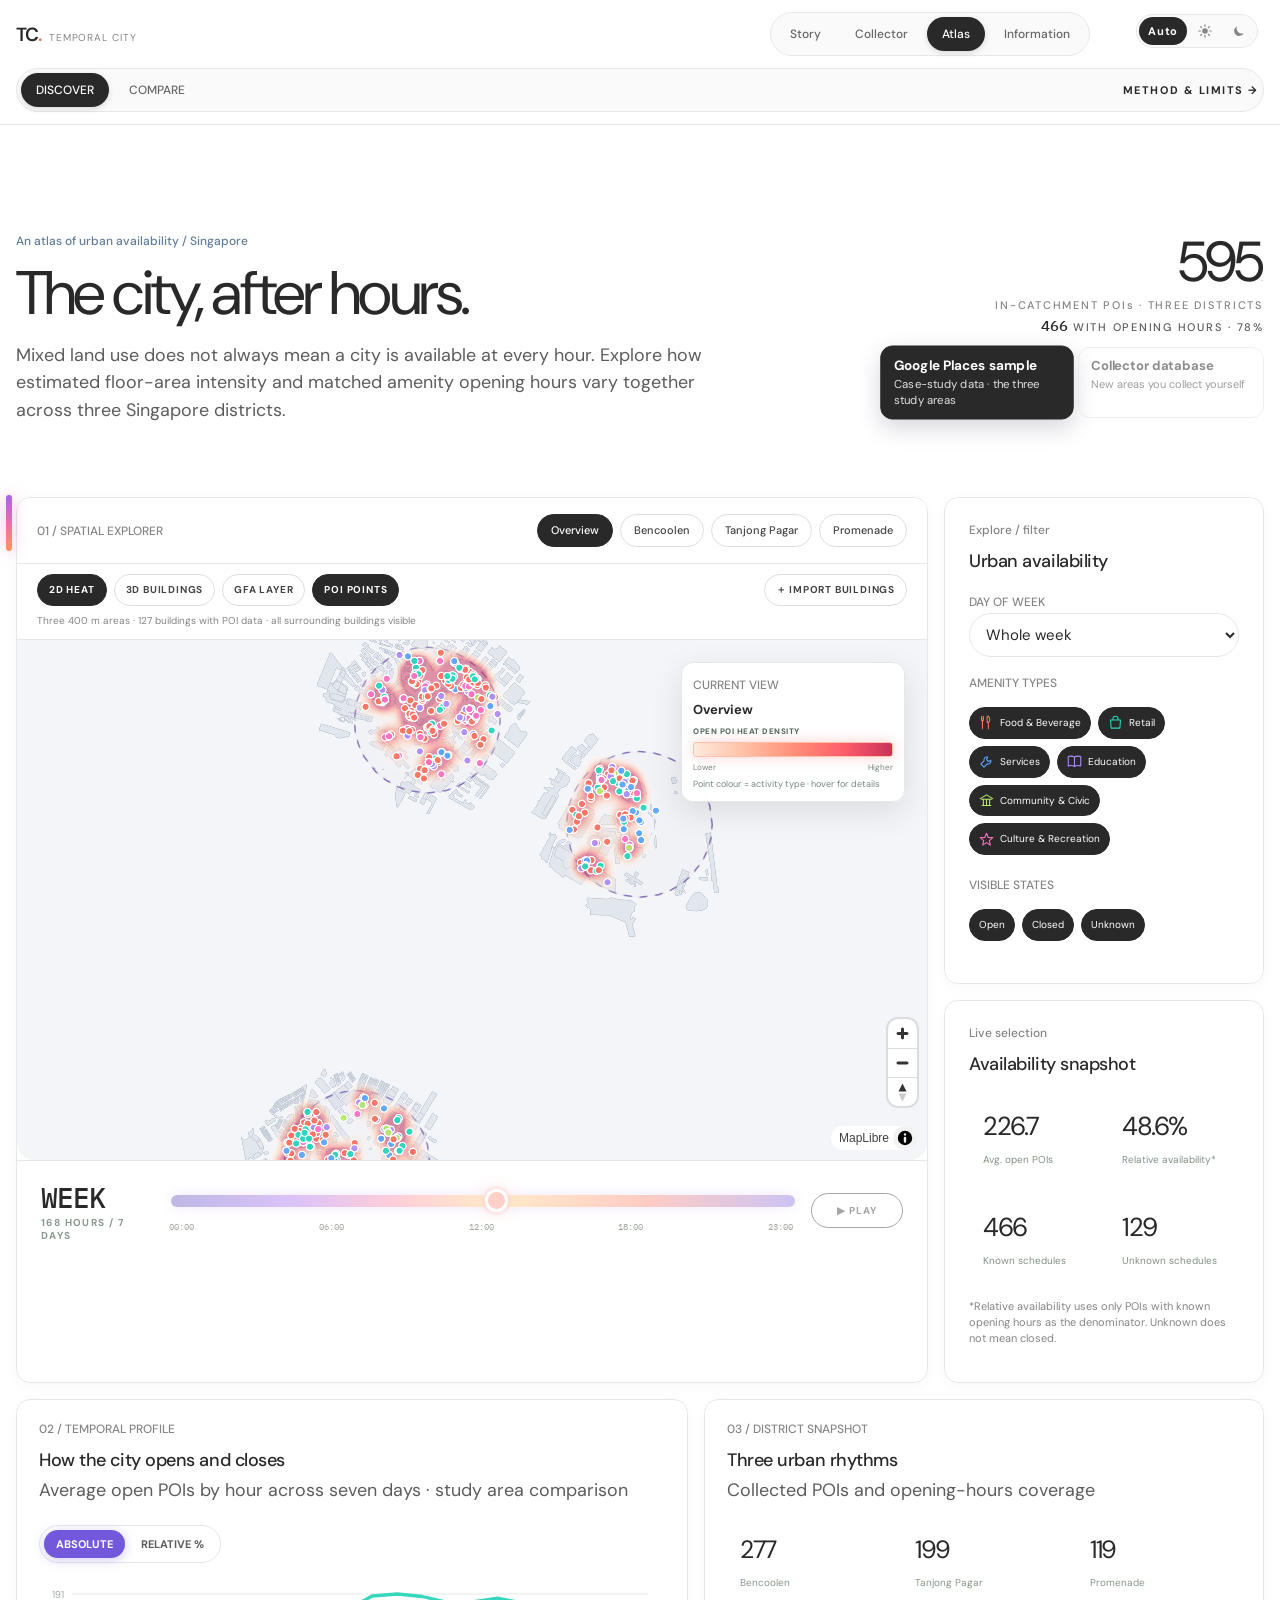
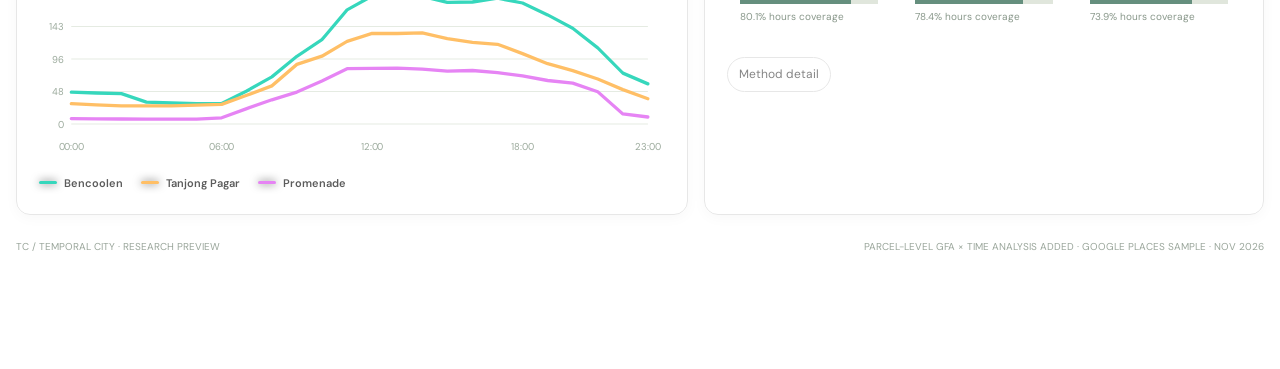
